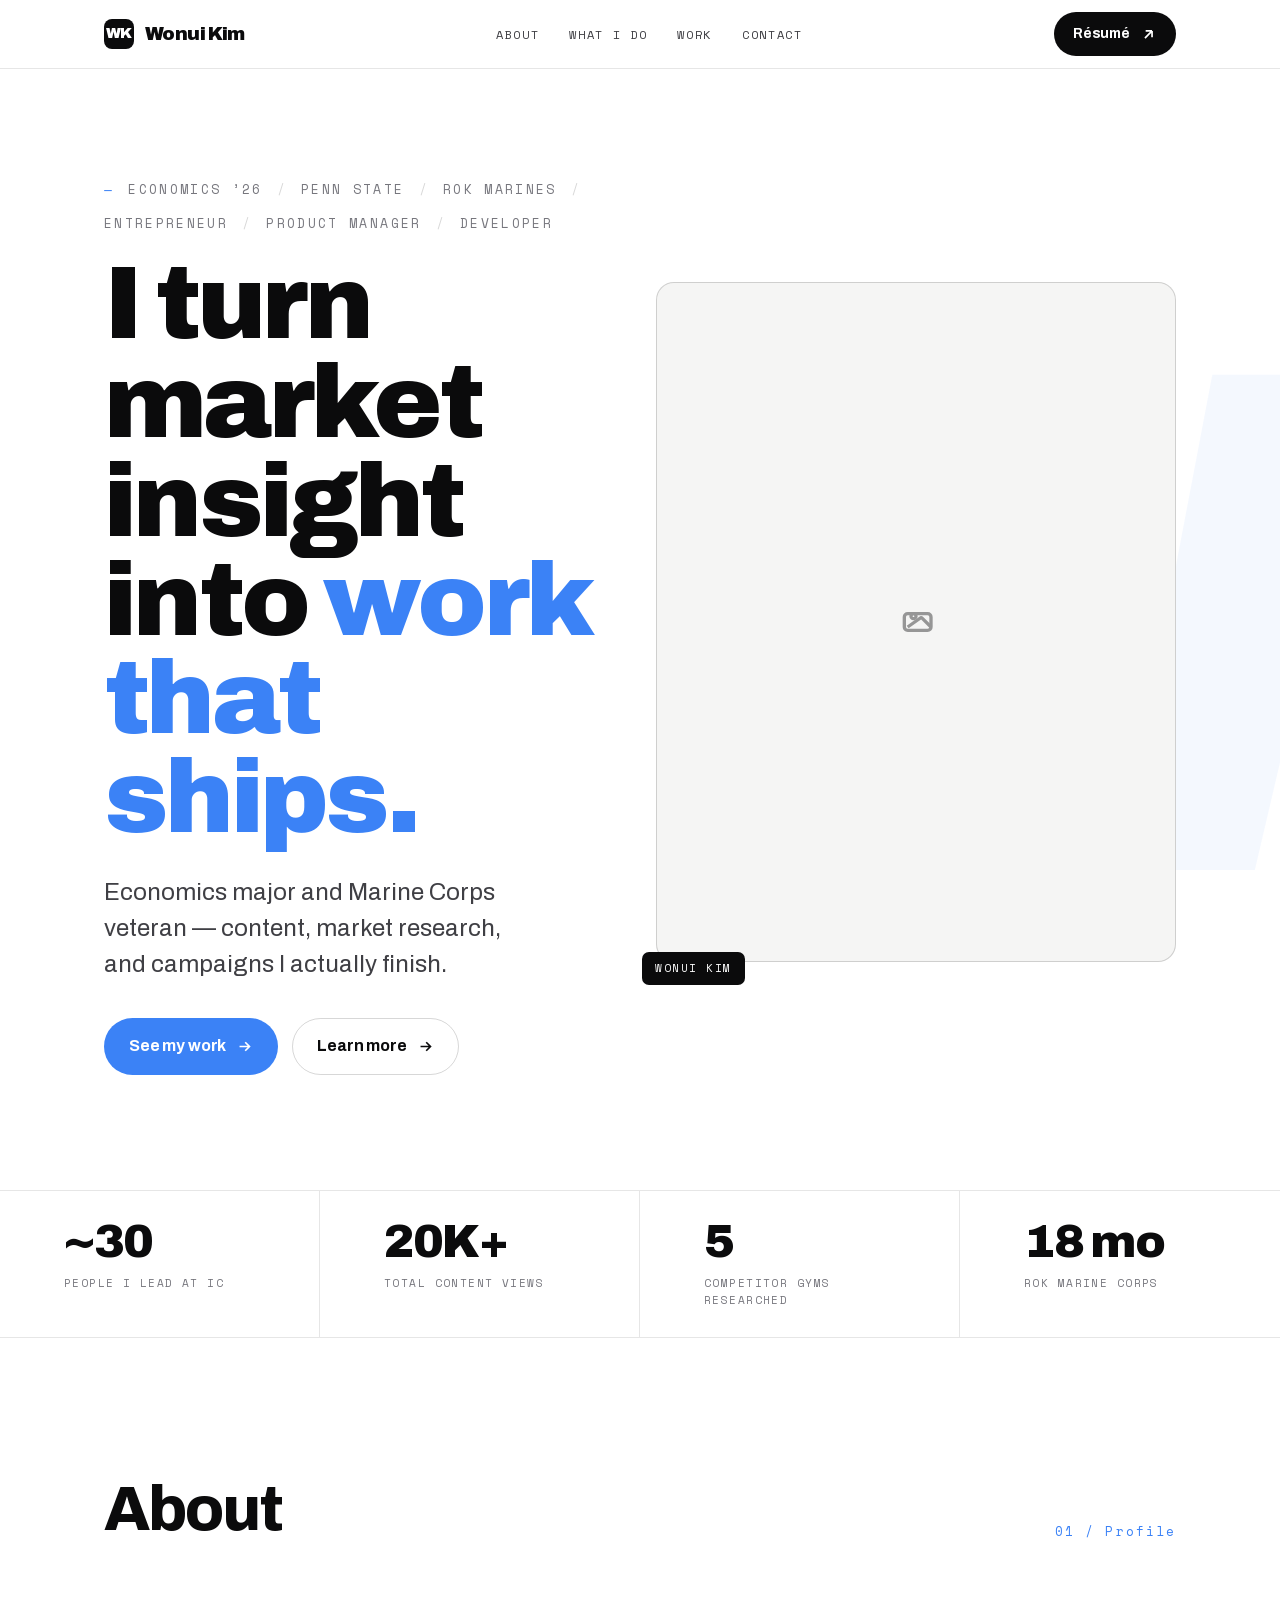
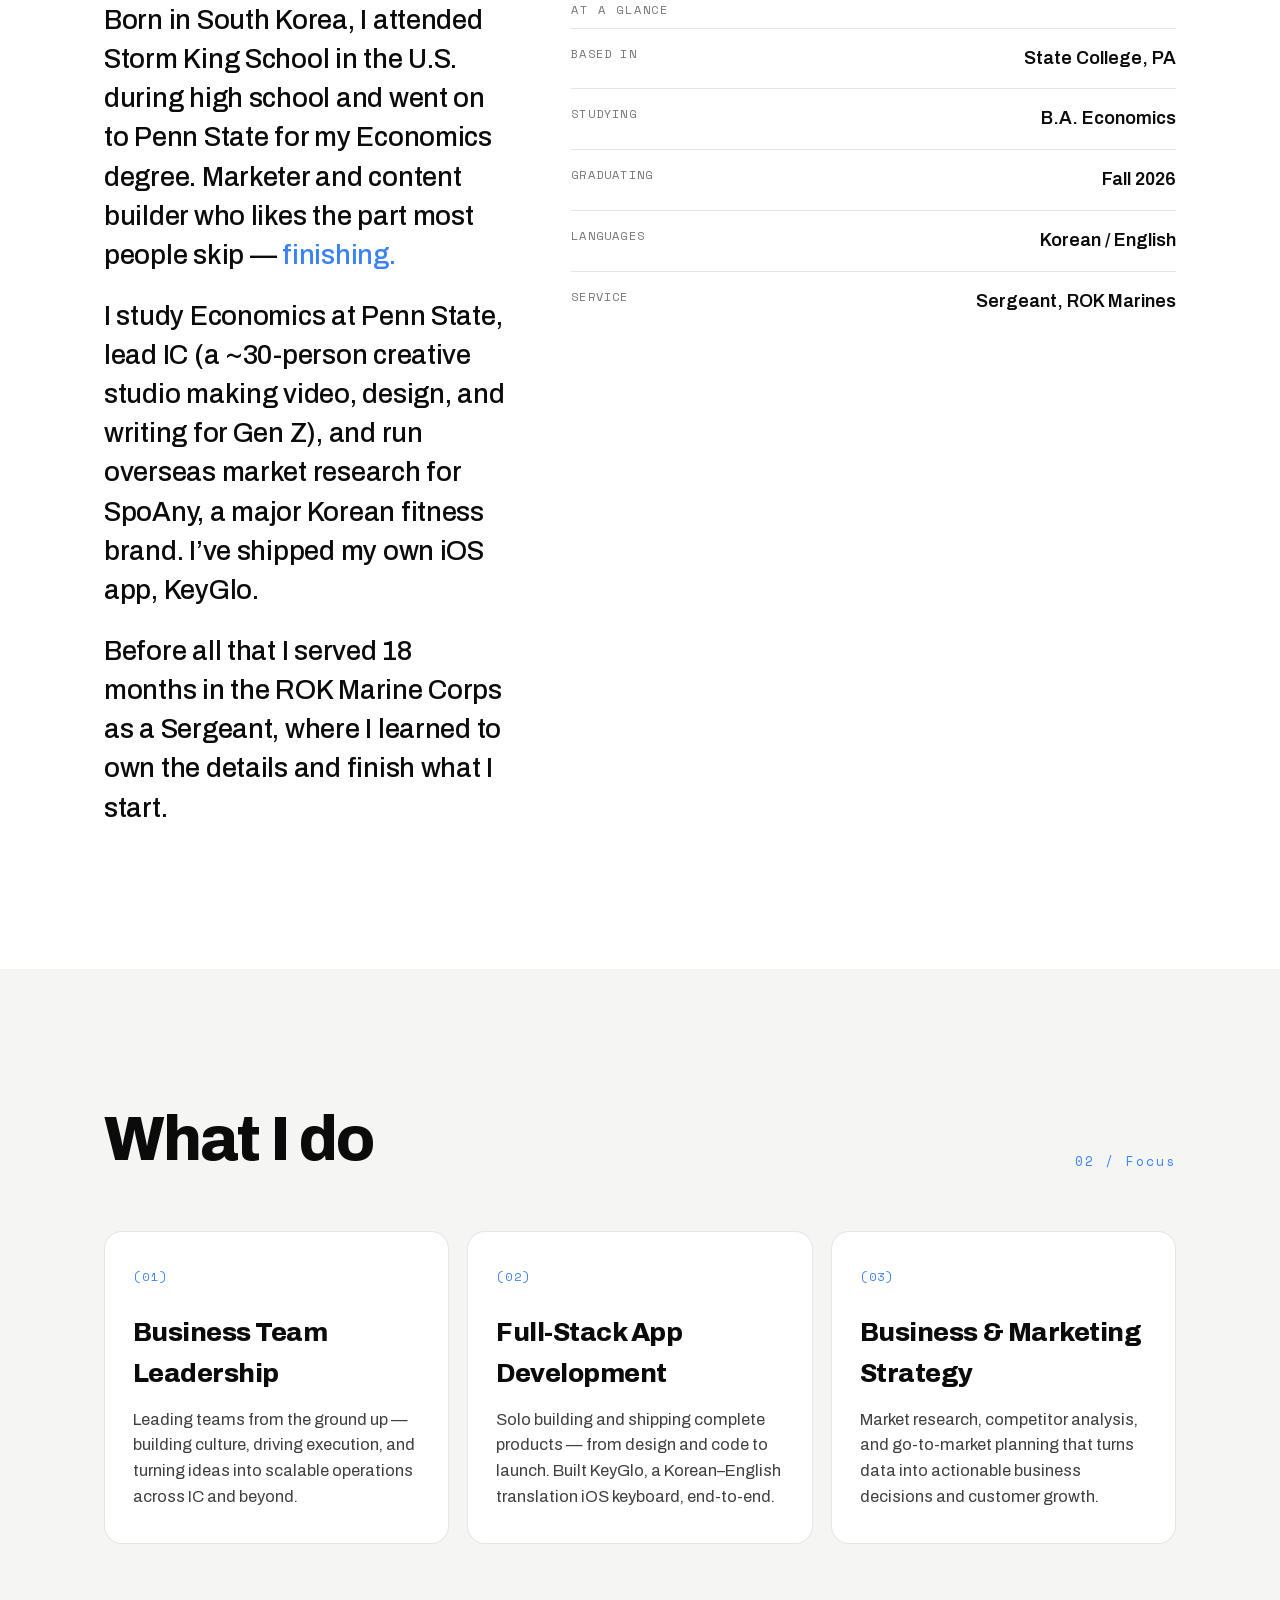
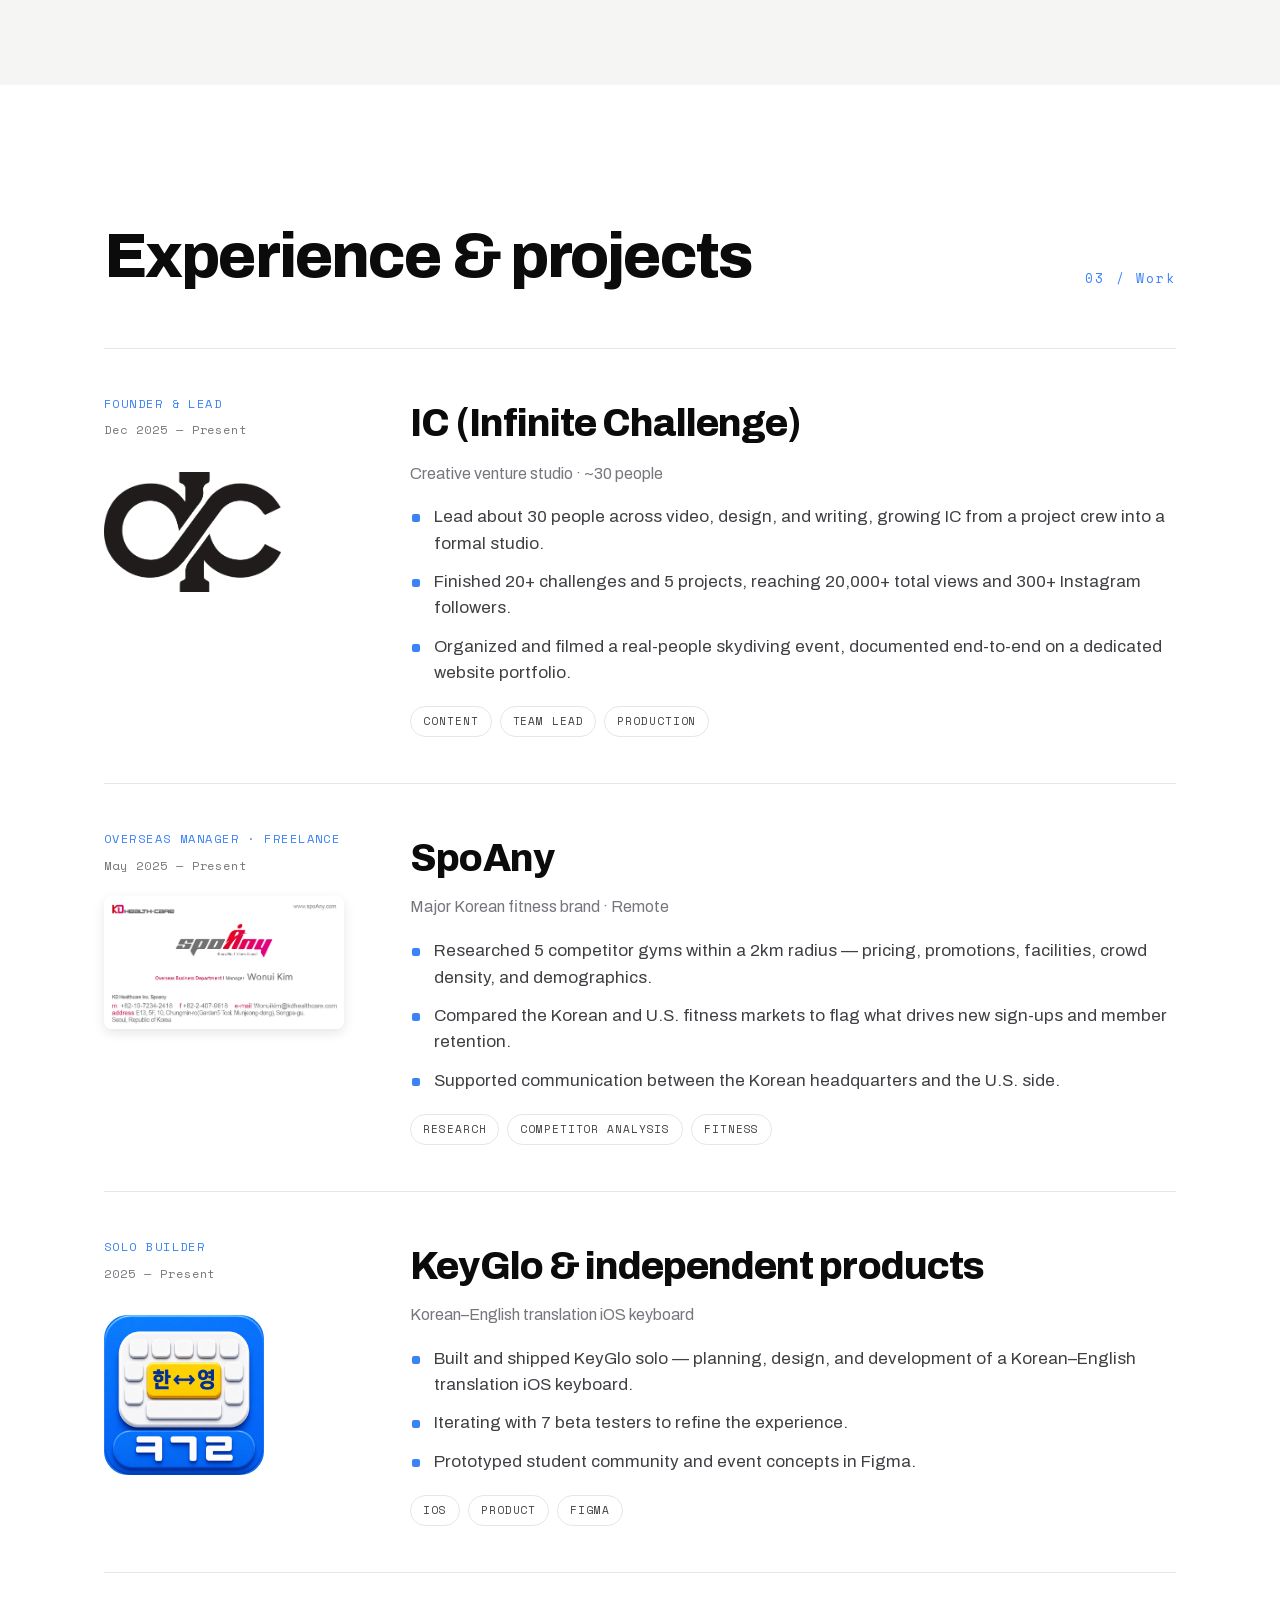
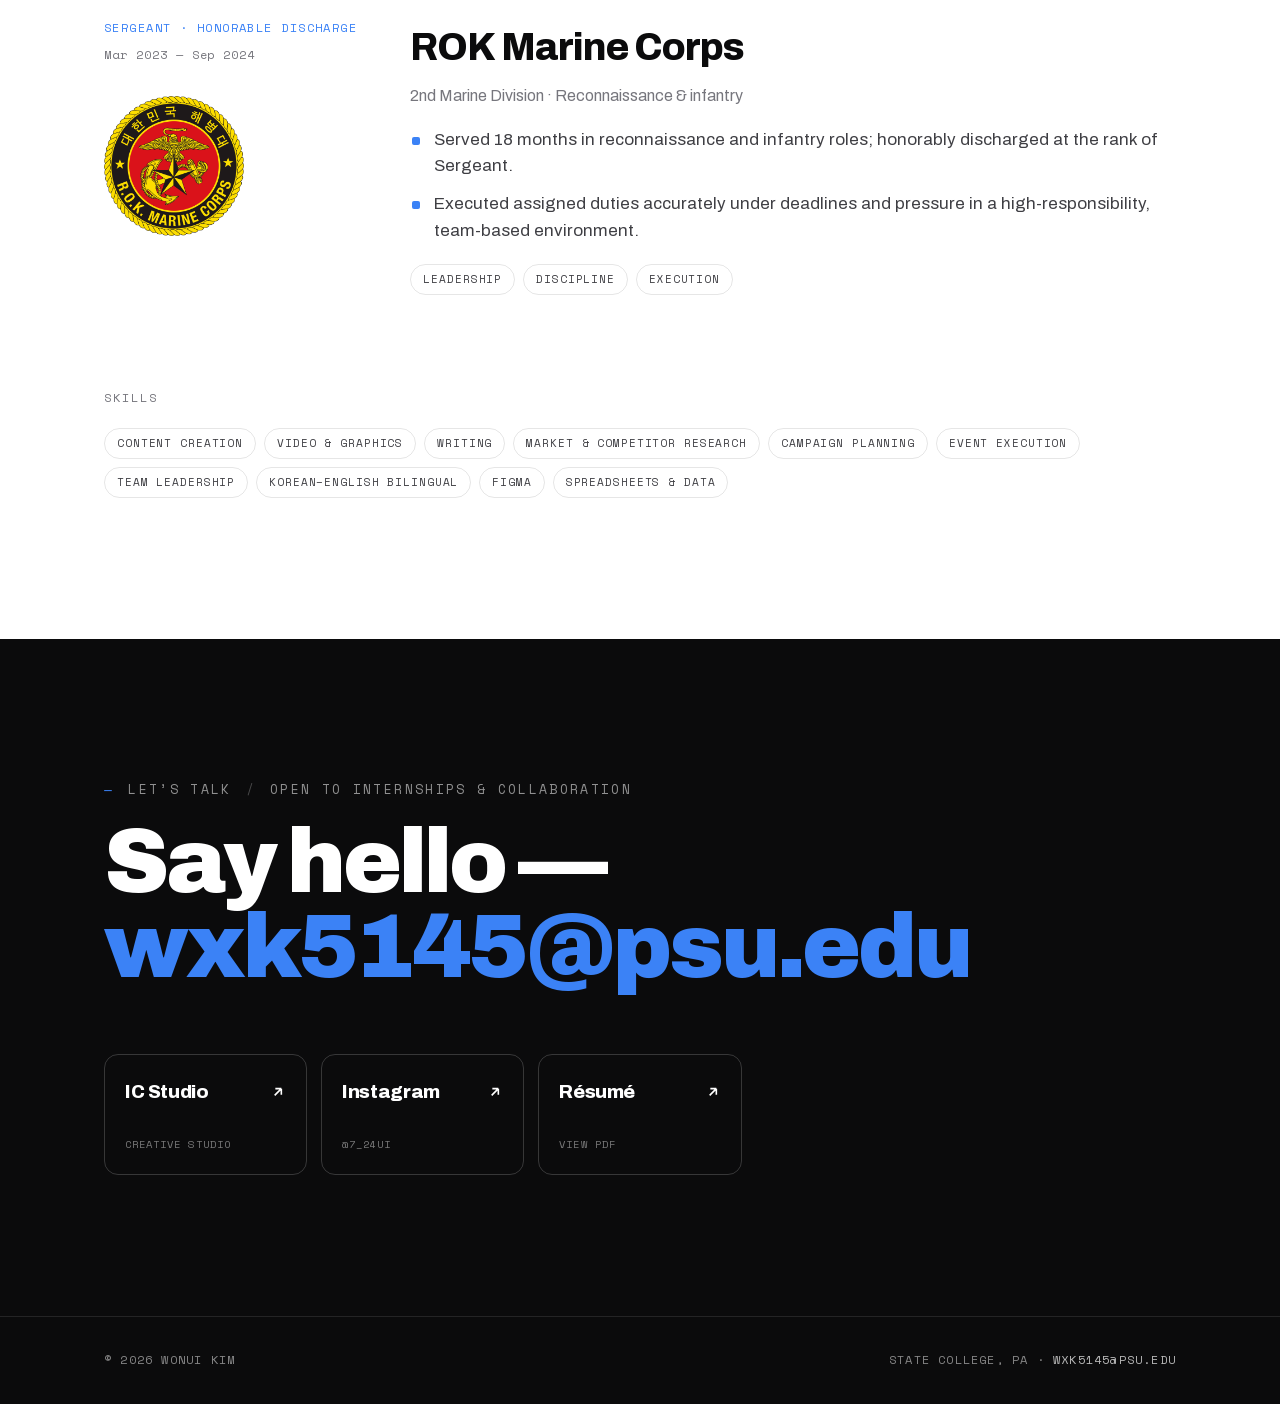
==== Wonui_Kim_Resume.html @ 1531990b "Initial commit: Wonui Kim portfolio website" ====
<!DOCTYPE html>
<html>
<head>
  <meta charset="utf-8">
  <title>Wonui Kim — Marketer, Content Builder, Marine Corps Veteran</title>
  <style>
    * { margin: 0; padding: 0; box-sizing: border-box; }
    body { background: #ffffff; display: flex; align-items: center; justify-content: center; min-height: 100vh; font-family: -apple-system, BlinkMacSystemFont, sans-serif; }
    #__bundler_loading { position: fixed; bottom: 20px; right: 20px; font: 13px/1.4 -apple-system, BlinkMacSystemFont, sans-serif; color: #666; background: #fff; padding: 8px 14px; border-radius: 8px; box-shadow: 0 1px 4px rgba(0,0,0,0.12); z-index: 10000; }
    #__bundler_thumbnail { position: fixed; inset: 0; width: 100%; height: 100%; display: flex; align-items: center; justify-content: center; background: #ffffff; z-index: 9999; }
    #__bundler_thumbnail svg { width: 100%; height: 100%; object-fit: contain; }
    #__bundler_placeholder { color: #999; font-size: 14px; }
  </style>
  <noscript>
    <style>#__bundler_loading { display: none; }</style>
    <div style="position:fixed;bottom:12px;left:12px;font:13px/1.4 -apple-system,BlinkMacSystemFont,sans-serif;color:#999;background:rgba(255,255,255,0.9);padding:6px 12px;border-radius:6px;box-shadow:0 1px 4px rgba(0,0,0,0.08);z-index:10000;">
      This page requires JavaScript to display.
    </div>
  </noscript>
</head>
<body>
  <div id="__bundler_thumbnail">
  <svg viewBox="0 0 1200 800" xmlns="http://www.w3.org/2000/svg">
    <rect width="1200" height="800" fill="#ffffff"></rect>
    <circle cx="600" cy="200" r="80" fill="#3b82f6" opacity="0.1"></circle>
    <text x="600" y="400" font-family="Arial, sans-serif" font-size="72" font-weight="900" text-anchor="middle" fill="#0b0b0c">WK</text>
    <text x="600" y="500" font-family="Arial, sans-serif" font-size="32" text-anchor="middle" fill="#76767d">Wonui Kim</text>
  </svg>
</div>
  <div id="__bundler_loading">Unpacking...</div>

  <script>
    
document.addEventListener('DOMContentLoaded', async function() {
  const loading = document.getElementById('__bundler_loading');
  function setStatus(msg) { if (loading) loading.textContent = msg; }

  // Error sink persists across replaceWith since it's on window, not the DOM.
  window.addEventListener('error', function(e) {
    var p = document.body || document.documentElement;
    var d = document.getElementById('__bundler_err') || p.appendChild(document.createElement('div'));
    d.id = '__bundler_err';
    d.style.cssText = 'position:fixed;bottom:12px;left:12px;right:12px;font:12px/1.4 ui-monospace,monospace;background:#2a1215;color:#ff8a80;padding:10px 14px;border-radius:8px;border:1px solid #5c2b2e;z-index:99999;white-space:pre-wrap;max-height:40vh;overflow:auto';
    d.textContent = (d.textContent ? d.textContent + String.fromCharCode(10) : '') +
      '[bundle] ' + (e.message || e.type) +
      (e.filename ? ' (' + e.filename.slice(0, 60) + ':' + e.lineno + ')' : '');
  }, true);

  try {
    const manifestEl = document.querySelector('script[type="__bundler/manifest"]');
    const templateEl = document.querySelector('script[type="__bundler/template"]');
    if (!manifestEl || !templateEl) {
      setStatus('Error: missing bundle data');
      console.error('[bundler] Missing script tags — manifestEl:', !!manifestEl, 'templateEl:', !!templateEl);
      return;
    }

    const manifest = JSON.parse(manifestEl.textContent);
    let template = JSON.parse(templateEl.textContent);

    const uuids = Object.keys(manifest);
    setStatus('Unpacking ' + uuids.length + ' assets...');

    const blobUrls = {};
    await Promise.all(uuids.map(async (uuid) => {
      const entry = manifest[uuid];
      try {
        const binaryStr = atob(entry.data);
        const bytes = new Uint8Array(binaryStr.length);
        for (let i = 0; i < binaryStr.length; i++) bytes[i] = binaryStr.charCodeAt(i);

        let finalBytes = bytes;
        if (entry.compressed) {
          if (typeof DecompressionStream !== 'undefined') {
            const ds = new DecompressionStream('gzip');
            const writer = ds.writable.getWriter();
            const reader = ds.readable.getReader();
            writer.write(bytes);
            writer.close();
            const chunks = [];
            let totalLen = 0;
            while (true) {
              const { done, value } = await reader.read();
              if (done) break;
              chunks.push(value);
              totalLen += value.length;
            }
            finalBytes = new Uint8Array(totalLen);
            let offset = 0;
            for (const chunk of chunks) { finalBytes.set(chunk, offset); offset += chunk.length; }
          } else {
            console.warn('DecompressionStream not available, asset ' + uuid + ' may not render');
          }
        }

        blobUrls[uuid] = URL.createObjectURL(new Blob([finalBytes], { type: entry.mime }));
      } catch (err) {
        console.error('Failed to decode asset ' + uuid + ':', err);
        blobUrls[uuid] = URL.createObjectURL(new Blob([], { type: entry.mime }));
      }
    }));

    const extResEl = document.querySelector('script[type="__bundler/ext_resources"]');
    const extResources = extResEl ? JSON.parse(extResEl.textContent) : [];
    const resourceMap = {};
    for (const entry of extResources) {
      if (blobUrls[entry.uuid]) resourceMap[entry.id] = blobUrls[entry.uuid];
    }

    setStatus('Rendering...');
    for (const uuid of uuids) template = template.split(uuid).join(blobUrls[uuid]);

    // Strip integrity + crossorigin — blob URLs from a file:// document inherit
    // a null origin, so crossorigin forces a CORS fetch that SRI then rejects.
    // The manifest bytes are ours; SRI protects against CDN compromise, not this.
    template = template.replace(/\s+integrity="[^"]*"/gi, '').replace(/\s+crossorigin="[^"]*"/gi, '');

    const resourceScript = '<script>window.__resources = ' +
      JSON.stringify(resourceMap).split('</' + 'script>').join('<\\/' + 'script>') +
      ';</' + 'script>';
    // Inject after <head> so the DOCTYPE stays first; prepending the script
    // would push the parser into quirks mode. DOMParser always emits a <head>
    // (synthesizing one if the source HTML omitted it) but may carry
    // attributes through, so match the full opening tag. slice() rather than
    // replace() keeps us clear of $-pattern substitution in resourceScript.
    const headOpen = template.match(/<head[^>]*>/i);
    if (headOpen) {
      const i = headOpen.index + headOpen[0].length;
      template = template.slice(0, i) + resourceScript + template.slice(i);
    }

    // Parse the template and swap the root element. Scripts inserted via
    // DOMParser/replaceWith are inert per spec — re-create each with
    // createElement so they execute, awaiting onload for src scripts to
    // preserve ordering (React before ReactDOM before Babel before text/babel).
    const doc = new DOMParser().parseFromString(template, 'text/html');
    document.documentElement.replaceWith(doc.documentElement);
    const dead = Array.from(document.scripts);
    for (const old of dead) {
      const s = document.createElement('script');
      for (const a of old.attributes) s.setAttribute(a.name, a.value);
      s.textContent = old.textContent;
      // text/babel scripts with a src: fetch and inline. transformScriptTags
      // does XHR against the src, but blob:null/ from a file:// origin is
      // silently dropped. Inlining makes it a plain inline babel script,
      // which transformScriptTags handles unconditionally.
      if ((s.type === 'text/babel' || s.type === 'text/jsx') && s.src) {
        const r = await fetch(s.src);
        s.textContent = await r.text();
        s.removeAttribute('src');
      }
      const p = s.src ? new Promise(function(r) { s.onload = s.onerror = r; }) : null;
      old.replaceWith(s);
      if (p) await p;
    }
    // Babel standalone auto-transforms type=text/babel on DOMContentLoaded,
    // which fired before we swapped the document. Trigger manually if present.
    if (window.Babel && typeof window.Babel.transformScriptTags === 'function') {
      window.Babel.transformScriptTags();
    }
  } catch (err) {
    setStatus('Error unpacking: ' + err.message);
    console.error('Bundle unpack error:', err);
  }
});

  </script>

  <script type="__bundler/manifest">
{"0282835c-c528-423b-9844-c6358f7c8875":{"mime":"text/javascript","compressed":true,"data":"H4sIAAAAAAAAE8197ZLbRpLgfz1FujdsghIJsltunU2KnrVl2eNd2dJJ8ngmfDq7CBRJqEEUXFVokpZ6Y37tA2xMxDzK/t95k3mSi8ysAgog2JLn4uLWs2s3gaqsqqys/K7EZAL/nJqxSDdSyyKR42xdKC1hPAa1lbm0VoKxQlupwSRitVJ5CpEWO5C53MrCmslG7iflHpYHSKXJ1sXwzuQufPH462++g+9ffP71Y7g7uTO5e/cO3IWH2Vas5djkyn4Gf//zX6AyUo9XWZ6LZS6B3kKZi0RuVJ5KHd8B6velViXYTWYgK6wCAalMrkawVclVVY5AaSix5w4XcS01HFQFO1FYsBtJY4BVCMdUZZkfQBQ8VAx/[base64]/[base64]/z3j/8RTClTzE8Pzx//z+m+ePv4SV0jSDlI6BAlPpa5wYU4jf+s4/eBAOjE9V8AKQygopU4MnKDM2KxILWRpzbyZ6989Ay8QO4C0MtKqKVKb0d5LpJJf0Z5nl+QAAolSuRJXbpuGwZzJ1T1GWeSYNXE4/hKXSqdRjLdKsMnOcpYBCFWPzS4V0hVPvAYU7NzB44mSeZ6WRxEiMtCB/qUQOuyy1G6K8jczWG0vYE2B1JXug8bwcBngm7s0jpQup/bOsgHJPoOp1xq5hjYHzC7f0rTBX9QifFwd49OIFMoJyXAq7gWuRVzKGp9dS6yyVBn4m1P/sOSKT5Erpnvlu5F6sVWFGsMzVEo+YXmZWC32AUuUHfOUWs8ps000tkXTHq8zOIFHIIt8S3xNZAW/pcB+tZkDtenfzh8xuHJiI6JK7DCFV1TKX44bntTlHH5UWVmqkRy1XGs/SVqVyRh13G1XLBFMS4y2F4bOIGO6BFlktCpNXCZ5kxbxmBKoUv1QSsgJ/DkfEtfEYaVkqk9lMFaM+yqD9H/vGJhG5ZM6d4DFsuHWuinXN1Gi6PdAyPoKOU8Ue+RPEDgrYA/7LZonbPD+xcPPqZ0iFq8wuHIy3zfY1m4fn63L6od++QKYCPN6W9jAmGQKJKBFm3J1vlxhIAnsp56EanTRtnxIgkUNWZDYT+WQl8nwpkiu3hd8/fxLD5yxGiZEpT/[base64]/6JiWthhT5rT+z8IpgY/agnxrzzvUBfZVYerfl+uGb60bMuPOmLM8fbIiTr6QjOp0zeI5Ij+GsEU/x7eDwbVD7h8XdfNsronSgawuIzeHMHWHTDi5efv3z801ffPHkMCxicULUG8zsAkwlc/O2vIODfHuCEnb6Ckuv804vpeId8AJVTohUtbVaIMapJJVEK0uZWeNbI4LzyIgult6oyeEjOLwj4D3L5DLWPXxbT+JNLVE3+7fxyOr4/nf7rF3E9+W8//+NPX37zLSyom5vkc2FQZV8pvRXWkLYUw4s/[base64]//0vf/77X/4ML1ADTus9NBZtJ3733+f/[base64]/UhlSpc4C4zspnwVuq1hKXM1Q6PysCClXkOZwUZskbaM5ZEZ68rYyFFBKAsQEzSofAHy1RaM93XM0BD1opcOoWzXqtV26WxqpC9K2YbDhawErmR4dNn2LzKczoDq6pISBvBN9GQmClAtoKImg6R+VWaXz+b00sPgwmm4bnDO8zqY7uRRRRpYs6RjtUV/[base64]/WvuMLfr3+8etXtBBA2WtRbgiBoV4xFtXMAv+NnM/pPXM1bUG7u9P8dzDsjZDenbeiOrx8/S1+FMD2r4bfNmwZ6AyomKoxqCripj0Ui8HA5Beemc1r4aXPE0SieE++LV0o/FthzVVCrVRENh3O4cUN0T/ONk4MvpM5Ejuq349roZ9nh2RB6bLJtlVtRSFUZIirDxLNaSVKqacUMh1mfluQS8B4XtB5kkbJmL8V1m7+S6u01CIZCagQqUEaQe+SXShpUIbZZOl7l5A0gNroVKJ/STNsDAddyvMo0CQU3HbUtc0lHhIbBcRGF4wTZrJ967IWEuEap12GZOIcvaYjgRc028W2LbTKQIbxpdeQdYuzPHSkwde1g0ZWLSPEnReW8HumDnefO/KyePg1Gj55ptUW9yUmvaBew6xH8y4un38V8SrLVIeKjOfxNJNhBmccAr7uLBNeGUTaHG0eVRINOgf/p28//CAu4nNePklxsyxewgMjQmN8Ku4m3Yh+dj9zfWRFRvxGY4dArdt+hxkwELVidc05P57R5puXYuyocIRrfTsBSaEeJqbBi/P3zJ8BomqOclRpI6LKW+KYagRnBfgSHmxgesyhhH1xmcDhyzDUEs5b2Ra5slKWeanid17Bgamz4CW3ydS2CWWYHp9hxvOsuu3sD1QyuR2BmcD6C/QxNrcMMpnADM7iuUd7QcD2lEU44pOYPcJohkeFDbtPMFhbYbR7yNeaQuEhP7TI3Et541tmslIdhVjYMQYg0Dfvfwt3u1IKTJB66nVEhvQebbL0Z046zk4Akaa005weS/uJ6LHbi4FgXqhkeXmZj+Bq1a+dwcB4Rcmpj152EVGEndIEwcNGwNQkbcS2LgfXgnCpwkHYeqIxZrXqxLcV+bNZqFPqQsSmNmIsiNXFLP0OU+eNECGZQfEbxxTBk8s7YIauQ/PzkDPtvZ+f0mj2P2d70loRw9qiPa3isoxWMfmktMeKDapyVZoSqUSNdMOpVlYipGJ6oYi3RbkCDHxEvMJiDggvdA0EoScsiJcWQfB4MKGLHwJBkj6gt+JgNft5OkZcbQQ3I7J/+7a9gtiLP0chF0/bZd187mYfRr42yyvggh5YDA4UiVz+/lnrswlPkD4CS/bNIE8IciqQ50lZ9Kaz4XufRiswrK/Ra2h/aLGdJngFYgNgJdIZ1fQbU1x0v1PK8/uUYM3WtWbBb/OiYQZPjK3IzgLtwMRzC27ceW7Xu4ww4IskA7vmIRpo0cHnaMW3EyC0iZvfTsANtV0M6mk8IBQNuOG63++ad3V1s4kR/R6MLSFVSoa8yZhw/Zs9lNOAGg6YbB5t4UgvYzf0TN84CNp2ma2kfqcLKvY0GF+lgGKda7GgP3RRHyP2nI9iNYFOP4wSIg+GI5fmTqO0xQW+V63IDq6wQed4QgUNAggwTFZbwt1dob46Zz6PKWLVtfLf/v7nL+7AfR5no8zQbKS0saHWDGXop3qSZKXNxmLHLebzMVXI1907+mZa5sNm1nF9LbbNE5GORZ+tiZlU5H8A9BoTmRmFn5/fL/eQ8vg/mYKzcjqtsNMZAmxzzg5ERhRkbqbPVPFG50jO9XopoOsL/xZeXwzk7ZC8+Dn29D6bl/qYeKiad5009P7E0Kq+snGeFkXY2naMsW+VqN9tkaSqLOSrva6L51mjTj4c10MkEGCxk2zVEGCErUTIh14sp5ANRVbjHsCbfzj3YiCLN0Zri8LO3OdHaRFC5XNmJVeUkdO2jtKSRxh+OSLmvLNvqPyGeDn/I5C4aNkFiJ8YpYDSmaF7C8Y+UI9ccWeI3PE8K4ZTZXrp9kmkc4g0X2IO7rdiPGfWFKuScolfIomccxxJWRmN0c+O/huG2j3dyeZXZMeVPYIiKAdBPI3OZWAdRVclmLIi305MQ98+DkBtEYexuyBG4VZXntwTgKBpW457QkIsDO0RYiloWst98i573JdKC4QCKceE1Qx7A2kvogbEU9jtN3rFizcE3poKH2Xb9mdsgHC6I+8294pN7aJ6AuBMGU3QhMRDLiQy0oz5E2Oy23z9aWM/evWOz/Ommbfh1nBWp3M/Owz1MKm2Unq21WN6yT8wsoh/JoChFUWTF+tXQHY83AYxlVqyD48r7ERO6bjm1LsgznX5Yn3v8W5UiyexhFt+/DKdcqgzjtWN5jZk/vLb3JcUAzFLtMSiSqt1sCvi/83IPIZO4GI6mcH5R7uH+xdGr40UynfSs0oewwghWuZ+3Eg9ml9MPW5Nr+NY/rVar+fFk48tyD/+UfPrg448vRjz5+51Z3m+d1ttJ5dR6eMuTRbF79QaZ2mw6t6qcTedu04udQVsUT8o7QUgHgja3DUWa3XtCMe2JEKx/AMrRXFqA+hYVHgFnfL8avqkP1fQdLf1h8UeSJO07+7C8O9r9i2bvg5VKDKnfcsz80Ktc7uf4r3GaobseGycqr7bFnMTGOLNya2YJpUWEJIRuq2x1GGPMXxbWt1iLcvag3M9Rj3MKgntTijTNirUn+P3YZL/ib0f7S7Xv4UXufB8d3u5KwVyv39Q84uPLo/dxIso3jXT7dPrhHDWV8Y5P4eV0Oif3lB4bhFKsZ/H0XG6P4Zhq+YZ6IkXMzs9bKknTBqo3hAJi7qROqdUKUX/hkZPKRLHTe3ysAl1cDrtgZxvKb3HAj7v8j8vhCcDORfgIf/RTGUJuSExVFmeMUwWj8iz19DV3b/xaxriYfk5FM7uYno/[base64]/3PvJJdh/15C2vtZ8LkL4uw0GnfHky1mhdlqUt+41/5BpZjFL+BWfzCEgEkYnmHdi82C8mlWdd+cuKquCc5LYHJaVtap4g/4coUVBU2zOw7SjPCBmPKvFk3KOFlSHm95yZN1henA5dIYZqRxs1J2jUfc+Jl0HPvoyEXVW6tkyr3T0oNwPexfJmHxzYlKftHii1j0ER3T2CQkYa9WW/tTE4fEvt6Ll/YsH53Le5uK38rHLy5H/f/IkeAR/XO7hwbH+hltwTJI3g3kTH8gSVXjr+6G5XrM3bnF28cmZO8n8NyYwfKH2izMS9R/DxcdnlMC4OEOQmBql1RWmPgU8/gzqtfDrsQN+Hj/wPcbIxxNRumyu1uPXKiv8889qUA8pmr9fnN0/gwP920MNpox/6/3i7OJs8tlDTseCZL84+yS+PIPk4P7QOJXLs0kAnPJQ08XZ9uIczi/Hl+PLJ5dwcY5gJuZ6/ZnDXS6MYbcv+vlB7q1EEw5zOZwryrl1OHkRYxSglpzQ0SQ7R00E1vmPfhxQoAOTa3gT8S/kzfjfVWbxP57a6O8muQ1/Gp1QXk46eOX9RY13UleJVToY01SlDEKlTBCUxL0gp3ksrBXJ5gVpedEbl4E6UKUsBnX8k50VrNCSewJPEcqWp9+/fPHNl4+9I8Mo6DhC4F470bkB56ID3DHi7RsBDjECl/Q3dNEFNGGx8daHyHH+cVYUUlNizaKOEQ8ekr8J9zr0PN2DwcNJ/SZonWbXvM+LM5rIGWY8Wv+j3Zjy+tauAecVgsjt4uyMb0Ige16cUbSuziIMBfQxuGB00rr86PyDFkFHt9Wr3S8RJSb9pdl1F3q7namWZ58pDQ+rz/geBt3VMA8nlevdCyOEgAqHnyD93del71E4C9zefrS6FmSxn8brbRNkQ+sMnKV1Vuz8FG9tJU/g77ZO5r1Am37Q78BRYvOzzx6yiGJQIkGUS2IDZ2Azi/[base64]/C11fYnzMoHB1QcDEKZRSLsfGXT7+FnPJz0clK15hqS4L9GYBNKHUWRQ2HjMkPa1QDLc1MoopCJnaipfsLIhmvKQEUL0PJraoKuvohDUoqYzHlnxmBNvExSWF8/jGqaU/[base64]/mT34Y/TV+0tWQ3rRhihj1bBLMPenN6xgEHNjVu6XiFspUX+AwWRfs/GPl4FGVi4KtSuALy0mIO/gIcpZBRK8lY9XY9qwGHeMd0scZcNKf5EOZMYqYA028rCZHSxy+Uc0LWGv/2Vrjr4qzRxl6v3YBZn1DlLQYwrXOLXlF6vCvCmNdxz94oo9ViF9ztJ6W1fWnLJew5Y+w5TM8vjCabL/OR5pZwe6rcRpnv+/DQHlAbwgSdFOgkmGrbzjfAfGZeaLMIv+RpT1Dm9pwZyMAfD4cmz3IzRnApyvPpmw16qeibQHnDhraXCBEadrbMiSBYKAmmYycic1EdeMPkm4M46u5Z0FVKYEq+IoWMb/XQMXxTJhhPTrAtykU0lXextjhm5gTVCCWjBOO0JlaIwMTwl1xVH7Vw8la5rNGAc7vxVYb6pSnk1Jd4YobRMmt2kdTP4WNj3UE4wuVPEI2On532wWMC0oZPbd/[base64]/hLo5/r9W79U/T+0++NwYtxqAO1Pkw7xkZc9U44ToyiGKaiVvEsK8D3j5gnN0FA5PO/kOLphAvJ98iLiO1h3u4rLuQ4vbgVq+Q4nC/x3B5GvaBeh+w96HVe/OO3rRYVqn6XgcaV/j6pvlx4xKbuzq6OWa3LusDXZ6DvrOO5VnIhCz3M5B+60dQHpqffyLTMsQbWZktVNy8N7l18E8ziHEP2qTHz8t9uB+3bgV3OLQA/akBdAi35v/NrnTkZFXWFndrpzCptSXstcylMPI2gQ83QDcj4M1Nd9NrIIj1fqUH3wxGtC099t67+1eYmFmV/1DfBIVjfqI/dzxFsz3joUvz+/LICg12Ad0YlkPORkGofUP02CR4RWJSJ+GRLUE3fBAwOcxDQFYK7e4h057AvcAvQmouJkBvtCpUZfhGaO9kq7JfyzuppfZv2Ht1Pd6r9+rWt00t6+OHjZQ5/KrU1sWZxbXIXOklTqULq3BgLRtSm5KrUqRQZIm0By424wEiKLxbuROaMyM58gkRh7gHKBXoyX/9Z3Q+vkIvKL/5r/+8Gr7DTNzhZH+zjfgPKvVOB/+NCnhCwkeGwpYkLbIpXWeIH4sRr6iEvUnYoqTlznV++KneuJaTuhc3KeTeNnKZOtxlBaVUu+g8nk7PL0cwlnjpxoo/DTvWMXdfLGioY3T6u5kLHmdCzboUWwtwbNP7kvUuLKV0DmMgEmm9vQtXvf1YLzvV79DXr1c6nJQMNyOUqHjt9lrO+ApafZqaeGNBiR+PnH8miDricRO6YL9qKV2FMjQusIpKOs6lMWwj82V5X+PJSIN+IIzQN5ASUaCZ42rOcF0tvGUZwjG+SAI5bQplN+6GR/vMZCndk62DuvFPO6ELmYam2tHL1t1Av/kqlzG+jgatUgG+zgUtE3boOwjmTrm/rvSZK8LWyIib2zkC8mLysQxG1KTtauxvTzWM3r853TJ97/aq7Daly2Z4AS3w2YccmHjChy4p/UPMSm9ID6S/quRjwuzVQfdNIvIcqEhai/8KrnfgPCpR4GTBejUjdNpISLPrLEVb3NGH1XShvbmrjanulOTNLk0cn460c/Oiq3/Mf1LRNxyK3bczqD3BoQNobKjGGIc2yMfpLki6Igl0Die0bi72AWajs+Lq7//[base64]/QFtyXgKWvNd2hZayelDKYq0k0oVXCpSK/XcmU19r26aBocOR5NK1iXFe6WH+6JcVdMtRR02DPD92pUAaxCx/Ck1oNRYmwkFROBVm4KnjfUKo/08Ekv2aKgglRiOk0DSu5FgqVSdljrYYdKJeXb+BsyHjl+3YtTjl1Xcyt9ho498lCGT6Jh47Si1R5rLO/w5XfirdIkwVzcHK7kgcNzjMPB6QBBA66+w/cuh3YLDyNoTe4WIFfy0AIgTdLqXBN/MMdEbbeZbZ+A365TN4eWzSSPDf4V9bGCk7Dfo+2RTdmM75A2bPB0mz37HvhuQEuTvAvsu3bgmMRDEgvNYHad8944pZV+hUzD7afw2HlEsrglOprpc6z/uVI1wFoGeUCTiWMwtCquU1TI2kp25Qe5hEuew0pVmksocrJlff28yZdO0wnjCcxhu5VWZ0l9d45zIxJMGpAa3c3kYaSuwSzw2IW0KWNMtOGj14g19Jd333DRynZFoB+cStq2/7jECKWCaeByS1wEhAVU4wn4h6NBPHOk3ZcUfEAlrP07xqEeU/[base64]/z35A+cdPiPlQ2oG6E9/1r1DgtVdrHWisdcfpIKGioSPbbtz5Jjm4IPF0RFEL4EB7SNnbdXx6iq0aKNRBG8C/PHn89osoJVAj88z9gLcKOYQkdweW3mi5kuIIHpLtYcSVhUxWpRgtGrWBruC5xjsFQrrOAUflHmJ2DwwWRb67wQpVE0soRNmo8VJDHGV9LGZQK221kwWU7qI5CaEJhAWrD2VnVtoR7tfdSwBqZMlfvwhQNKvDGlqOBpchyfzyYQjjn7N69Oi2olkhBXYaw6gE1DOKpuE/[base64]/e8e/Ed0inCSVNmGDtjxYb/FO8UMi/ZeprPBCHBevRyuGXVr1j224k+8oiZ31HHuxkwN8klrfBAqCWB7qUFU9ETJjzS7btaYxpQr/R0nDg+k1oM5pDFeSHzEN0SxkJxZt43VWheM8XZTkT7aZHkapR0tladdF6Az0r7MtlJVti7e1cIBSUcii/R2DKBH9f50Om2rsXUdAmSYUSmKCXuzhnimqbrbVgpU+1dVHlS+Rm2N1YsmJc3DQ4WUE57yNKh8DnTpBVlEWOqACv5Docb+xn+QUda9tnLKQOJ7aoMhfPRRTYORDyQEjfFmC+Wu+drqLtWTfnSx8gifjuu8wbVUqEmjx4xrzi4PoSPNYS2G77BmQ+3I88AwAXwjjK/8F7USUzID06aAqbBDZJJOOLkvMmDfQnlorsr2Uu1pD9o+M6dEc2FsmP7tr1PObaKruRBeBxnVBgPmFuJa6FMaWNgbk3YhlU7WSTj/21/PnVO0XQoYSlxvWAOEXY0lCnN2Cf4qtXJbi0gMtvWdOTu3p+u0z+6qT3q6dKzgcbsrl0rbUZ5aRnL1gxX/Wm166rfVlPiG8n8yhE95QCPKo5ndkiPkxY3nbkEwJIxZYIKidjXEgFxHYp9RyeeNyFd8qtz9pqYYCG+MTBuvqlM+oGHuiPjWqk+wwO0+THWajiBax5Q9tI5dqlArsjSBdbzawRjOMTnlskk2cdAOPdA2t0Pb9EDrBKxqiOPtPqgmiD9aiUp9/Q/t/oew/6HV/zDseHAC/2GHhk9h2pFmFqYW3sKQwg3CTh807ImIct2xCb+jS+/XUpPq3SQxk4TmNOmDtBA55oJcCDnQsKtN4dGi+2J1BasB5j0PuopA066ua/WuhpT5tKAPItzSCjOc3tmIRclXhMxVdhTO7DZ85r/X0Iv6+noj499/r+E9LBYSDHVC+Yywyt8las4iGtNY/RqRhPVU8QwLC2ZxPmq5jJFNcvwxrG7onL/+oBNXRgg+tIdhf3zI5VYbaD+EFZe4aCvXYiIHMzmPXM4wJ1mWdJvUFxVuBaRaATAyd1yo6DiRuPY/cf0nqt1TVyY6qk20zVCnC9qjFOvUJFo4q8L9bjM1jHj3co/2mUNp4FnXlWdTFM6nu2DNTjcV4zxvuvJ86HTz/[base64]/RhqJC82nO/FFceeaUkXEPDrEq1r1bW960qV4FqaVDCqk4lfBeDiYHy5Glx9lXnwbSZvdPB3qlJXuLyB4kv/w884n585SkeDoYrEF74tX6PL0E0hSPkVxToP+JGbI88fkg1nQyzpw3RH33OCXKkrg47qK1kM27yIypn0ihe6TN8tkUmYXPSaJnwfn2VR/SGv2KonGEh/JExwoQUT/h3Ow2NKFZx5BNIa+INfw6BpKN9qF2vQhW9xBh0+/fTTT8v9rX3quR45s1DulkIb+VWuhO1bsys9EOY91WNH31V4VuLMfIXVe2VUYBp8ATP8yhfyzmBe7Rg012lhXsI7/NwDpe36HQwGMHMjzU92RZKkSKfrRi6hTjYBJvj8QwMFPZ1BFnRC0ww7DrgIRK11uII6XC/dqfxUxH9d317KTPfaGF0LCz/mF+xQfe1sAR98EP2WWuZtvdqq9To/8pjXt8VG9UDHN5CPkFDPyWGPsdFFBLpnqNaP55SoXuVY2Vm77kv+rg2FTAaGK0j/hG7Q0POs8pFXPfg2YkZxjnWFhWcsVu/lQqvj+pKY+4wIcSi6bR4yFStmXIYVv7VlOPMmcxP92ejk5yZmSBNm+eA+f5nLIPofPcpFlWJNf4VtLX9203/GZeg+goXJcbKRDFXBWUG1r5SK4LM57nhUlsLv6kLmtdiYhWKhxU6480cfOTD8TYcPJv+7Wev/mkyy2GIMwjcZDptBQ8vZ8UCdIKH0M02sKzLsO2lOBlMx+aM5UY/jkdgT3u7/9q2fQCDOv1Rc4YPCApQ2V/iPFfhz5pwpNCJmQq3XFEDQPi/rOM3v9jB+N7LiL6HXjwEVmmapXWbolm6QJ/prH/Uj9HMHgPbvAWiPgPzfgC7yAMDhPQAcAgCHNoCbfjadiLLjLu0z0oK6M0wY7e/gBbv4kpgQfRCpzVPwwOLJ+ZG1g1fBIcRPB8r6AzUBZ0A9JqjBxdk2Te1C0BWG9Pw3BZsqL2KprmVIDJXOu173RunuI360+DudWnq6xoyFSrdujzvHA6Yi9jW4udMDp8N2B7SuI9ubCwYcNXY8udW2J+bt3LKdazNu+39bLnD3ss4tK+mbHLU8CuwSxrstGY3v1/YEepBkujPojyp7x3U3AOI0cmInCRXedmEIOiCu2jdFVBpu0mmXylVWyFbTUZNY7D4vcDNEHP8f7d1mUYR6AAA="},"0de08311-0e5a-423b-8b66-7ffdbcd1b38f":{"mime":"application/pdf","compressed":true,"data":"H4sIAAAAAAAAE81Y2bai2pJ931+BPbb0nSIqKvaKKNiiIJ0oAgLee7Ie6geq3uq9vrWGO/Pk2ffkGXXvqKeSMVwwI4iIuSLW0hU5sSdUkRr+kfuv//yP/wYkKwyiZKpfgIHlW5GeWCYg9gTADIzXw/ITAAxCy4+DV2RYxQ8EgIHgcvtg2Q9IQAAUgAEJgAQUwN53Hxz3YfnmWwH9osjrsSUEfgJAQ8v7m5W4hg5Afd8ITNd3AGjj+h0/dv8A5vrDAt7modXrknwLLQBafwst5PsAQG9bX1xh/7urKh945r/iD/0X/eFf/HWA9/cKgGRp9Lt6x0jcwP8OgQ/d9ZKgfncffw/8l4vCMNJ23mDNCB7FD44DID6ITCsCDgD8eakAJFlGAhwAhMRqNMkAFIwDKIXUCJQCKASv0W+dn6FOXf/+07XvB19DJb6G+pbFwAHAP5OmAlA38BPLT2IAgb/ncWaZrs4Hv/2IhURQgGLQt6qoR+9aYL7rSdb3eog/2X/ON/JdIkaBsbLewUPvIoLW1m8JAI0eumPxP8buj3EEqJ/0pSDREwuAgQ8AgNaR7n9a/RR9JyXqjvWFE/mF0x8MkP8PDP4x/E8+f8WA+sLgLZoFpgVAcmzNA/+Hdvx7oN8NdPVE9wLniw36a2ZfyTWIAPAI6n7gf3sEr/hYLAJQN7L0dyn23tGBvToKoyRMwjRCYSRMlmG4AMOF3/W+G3j5cWgZru1a5qeJifXt70FkxgBYBKBZYP4zU2IUmC/DigDwj33lPY1T9xLp0TegChy/7CdvF+9ZWr0ut3fJ/0UAazfxrF+prSM9DC0TgATdi7/OLfMP1fHyEwAFoIlrvguf+JxS8vfy/yM38RcDn2vh5xbnesnn0oQ6q+5oRBM9y/hMluDpifXjQQWgqeU7yRVAGQZ+m4qTyNIfH4NLauW3soOUn3/Cs+0GHZ5hcPBk1qlp/vYoIXt1NVfdalt7nV9iozV64teycN5Pq1zNUbx+rPfZItaWBv2bWarFvPhQZ3LSu9UjY1GuMRCyJV6VekYM8FTtfoGQLrJ8gcKYTUnzqkplDDUh1jY1nef7yDM8h/Uxcu5vxr3QJjZzI7L2I8rfalJukcfs81V1jejKhqILSsfmufHQl9G5TVcn0i7CPN3TRzuxIXIiqTISP6Er/nG+YrM22MjEhoFlNueIIXPnCD8FtU4VHXHrYamTm2TxTm/bunHzRi8eB74+qQzd9otCW77NmvZ2VspA5aPWa3RBg9bCAUSI2x7YvtVX69txIBfA+rR5ECy9EpaRqtMeG32SlRFQGFJCp52nhDS3BDdZ24mM++4c4w04pWQ4lsUPpLN7uuMD5x2CIoeuKFXlugGSyw9W0AtTKWKwTeZS60ah/NNZ0U7lJD9TtFocLh/NANvL/eIh8Ma1rrvsC57fGl41Q28XlIsaXm1/WOlhMmUsS5nNrDHcWfdVo5fM5k8Imp6UhjI8ewx67Dnd3JZS+r0zXQxSeJqRq9DT5HuXMFWa3YebRLwoWtboPPdN8ywzlQvRL0yCdDp9vLdisugz9b3HanG4CYZc0MC3hDwa5eYYJsmLy6Q+Mc0jRDhNR2IHnYpJmh210L9cnXKAcS9sNtnbUq+aEanKfHJVDtUGF/Ol12O9vA1S5wbN3k+MnSxc1qx3s2PK0fqSkn1tjpG/24pYli+shUBw0huVSg9ywtqiT5mc1qYTEpQWSyTfHinWc2qH2TQcXtfUaLdrJRWrmp/WV9XFLZcbEuflQISf+fW5c3booCbTkTBMYfIqx4HUyUO3XkhRBVrwS0ZDku78csSWqIZy1nCrVXyemyjJhK0Got7ev5Bh3S6UUJpdu+EoXSPmPbqx91pU6n6Fyn7unB4XsJV4zB7qTjk6oLE1bHc6q/Ri5NZ8dJyL3HPFufCYMi89BCquZabZIrJZKjrnbSap5pkbyEEbOjeJKBP69lQpU2w4uQpRPcQxo5B2iuz8gG1AsOrc675/ndebO+tW689K9VTXN1c9EOyuMlJJOpv9fH7K7qnrq7HEPXWUbm/hOSNCdfH18rn8LM12y/Z8onntuyVXwxHYMpHJ9DHczKEOTiuX9l45zGtZ1Cu0ruP4ZseHIerZ4CLjsd19bSCU6SdLpeuHK69shvSGTkqisN48mHZVF66K7wlhb/AIaHQ5pnKH40sJZhyo2ELlUO5MiN0k3z2ECyNWGiV/EQUIP1NfGPvQ7gaZy6TpOHSw06woZUtF+bVpZDc7t1ki9dewIR29HW+PsUgO58Gu146ym3lpu74R+/7hQZDK8G7H5VZm/1TkyrKtpDlqtwNPzZrYVlHQLB1ALJgs8qjycN3ebjfRNud8f8xydGqsXZKWVdDVCocc0htwi9eUTOtydKeqVmomSy1DUUP+ZWH+SDatThEd9YQnpORuTbPqoFl29GjT9WZ3UI/I1OUslZw9MZngl0iY7Cfx2MRnlwe97TeeflvzneIhXiZcCC8eytGtpPHBfC4u87nZ2C9zYF7WMpsDgtbUrbY7LkiqqJ29pRNEDD9nm8HJyMXhbUGryLqZWi8UzHW32ASCw/WAsWs33/aW8nhpyZvQu3McnG1PbX1wDMz6Ojgg9gHhFUe+48MLbM28mbyvTdKjbgTJuzXK6xdmWJprOHZvFUhB46kTzGX5qjUmryltls5ua/lmRQMrl/w9uiDZ41BHGsP10wnT75LSncOVOJ4IPFYzl+DW0PnOtStHJmXwLEg4S566UaXjnPCbwdYiAmS8jUg3ORNFnR3G/oCvlddyUby/MH6n7mVhfSPlam+kdPqhxz67Xbszpu6vpRtF+5WyKB/[base64]/ORaK1TolLLvZnddMmFAmY9p2i6yaqWsLYRqbl0jLjN3nIlYqudahlXeDaVcu7b1gvJ5UPPIdJmxiFiaoxq6YdhJMVoX0fMQpNVjutd7EmkVM5CRXxcHnL85vXZFu3/bykuTWhw3hZGItRrNPtpIBEsKMwjThINKYa08J8ehKyKyIhlDDSKy/iF2u0+1dZsV7URWuIB+uvDBHFSw+d63c5V19Bhsy9388rFYLOvKtolurhZ+vZq8nN/PiRsPrSRY0alspxuDKbqzGm5yNa5OqdORJrMpe2+xlvDc1PLaa1gjYO12g4sLa8S+mF1tagstq7fFLLfJZGBPaNr4xisZPbAZ0eGlkqPOhbJwFSs8idpBE5GnqSMuWr5YDPp9sPlwllcaK1xZIh9lEue4oMAaoc93g1O/vJCUbNbC4kmUxe0a3Lgse/mNxOBNfcW8cLyuiFx6KSN13pxlzbJVrCBeTW7rucfmsaathrglD885nQ+v2urpy8MpHKRLj/wu2jut1YndCy3kOmrye428qLJ+V+rLfXMmFW7rEcGm5JWoJYtz6qTkBbEbcZlsdWYFuXWBcdW+sSjwr4F9lc7TS5Z/[base64]/y8BB5Ro97NoICmckWos2sowxY7t85yzd//G///SSA/N9PAjiKfD0I6PFFZrzRI5/L4ORktutZQ+RWWe+za+tGdVa8XSyZmu4tuk6zvTwyPXxR0OubVQlptZTiZnZqIjCW73eIa8z02+G05HeHHFlJzW6aBj4bW0nHbuPmuF+j5+oU5/MSt9AK21NzNuf5Y1m1rZm8c6B4Fq28+kCPZ2KQoJnnst4iQNy8tI5Mg2uJ2+0z40/Xfu1SUV2Vay5f20RjDw0wzpJ4qn9/[base64]/I/2+RZX/AAIJ+wD8/AEkQGAHYwE+MRIDvEv8nhsDoLxgKM79gGPrruzjz67vv/s+fMZqhf8EYkvwzhqD4rxiG/OIXxxjsDyyJdNezos/CH/WAjwOLIyiJIzRDIRdDhw0Lhkn7glk4bWAMYRM098811I/cl2aj89fNxmoVMF3Hiv/UdvyARr4dAPRnkxGSgiABqO/3K/ffrHeKPhebHiWfScMZmPjI5foL4eN/AIo6MMvuFAAA"},"d968a866-26eb-42d8-88c6-237336581006":{"mime":"image/jpeg","compressed":false,"data":"/9j/4AAQSkZJRgABAQAAAQABAAD/[base64]/2wBDAAIBAQEBAQIBAQECAgICAgQDAgICAgUEBAMEBgUGBgYFBgYGBwkIBgcJBwYGCAsICQoKCgoKBggLDAsKDAkKCgr/2wBDAQICAgICAgUDAwUKBwYHCgoKCgoKCgoKCgoKCgoKCgoKCgoKCgoKCgoKCgoKCgoKCgoKCgoKCgoKCgoKCgoKCgr/wAARCAJPBCcDASIAAhEBAxEB/8QAHgABAAIDAQEBAQEAAAAAAAAAAAcIBQYJBAMCCgH/xABzEAABAwMEAQIEAQUHCwsLCxUBAAIDBAUGBwgREiEJExQiMUEVFiMyUWEKFxg5QpbTGiQzOFJXcXZ3gbQZWGJokZSVprO15DdWcnR1eKey0dTVJSY0NTZDVFlzgoaSobHSREhTY4OFtsHE5Slak5ejpcP/xAAdAQEAAQQDAQAAAAAAAAAAAAAAAQIEBQYDBwgJ/8QARREBAAIBAgQEAgYIAwYEBwAAAAECAwQRBQYSIQcTMUEiUQgUYXGB8BUjMlKRocHRQoKxFhckQ2LhM3KSsjZVc4OTs/H/2gAMAwEAAhEDEQA/AO/[base64]/xd2uVPSxF3US1EzWN5P25cR58fRfqhr6G50ra23VsNRA/npNBIHtdwSDwQeD5BH+ZUG/dJ/wDFzQ/5QrX/AMlUqvf7luze8Ug1oxq7ZLJHYaCks9w+FqajinppCaxssw7HhnLGNDneOQxvPPUcYW3Fppxb6nNe3z3+zf0/[base64]/ALN65T+jjxfivBY4rzBra8Px271i9d77T6TeLXxxTf2iZm3ziH9OQzHED9Mqtv8Av6P/AMq/38r8S/66Ld/v2P8A8q/m8i9L/wBQsfXZ7nf/AAG9efKPTv3zYJjlXluWbUc5o7bb4TNW1bsfmc2CMfpSO6gkNA8l30ABJ4A5WUwYcWbbfLEfn72x4/o48m5rxSnNOGZmdoiKY5mZn2iPrHq/pZiljmjbLFI1zXNBa5p5BB+hBX7XA/[base64]/vqjIHabuuD6h3vtu4qPhvijLz27il/[base64]/PNPI3xVGQ36or/ayG3gOrGwune4xskhldJ1bxz7X0PXkBZ1FVTbNuryK8676kVuqN/ljxS+WSbK8DkqZj7VPaKCpnt9QWAnq3uIIaktHHiYuIPYlSFsOm1IyXQ399/[base64]/RrMpcHOo+HOybLr/[base64]/NVNP8AEtxWqm1PB88sl6x38WdlODVdju0VVTClqepqaVj43ED2nuYOnPP6buOPJ8mm+I627lNyWuenV03LZxjOI4/[base64]/dW11bb66YNFPUQVJa0hnYHszgN4B8OLg5oW5RUu08wbW/czub1ywG7bn88xjEMcyulbRU+LXt0NZ7r4XERRTyB/wANAwN7OjjaO5k8n5Vi9reA7jd2OM5jg+pm8fOrVQabZfcMatFwxGrbQXC5TwP5+Jrqjhz52hr2NEYLeeCS4n5iF5UUE+nNqtqHq5thoLtqnffxW92q719pq7oWcOqxTTuYyR/63deoJ+p45PJJJnZAREQEREBERAREQc//AN0n/wAXND/lCtf/ACVSuGuEay6n4HgeSaZ4bmtbbLJmApW5NRUUnti4x05kMUUjh8zowZXks56uPUuB6t47lfuk/wDi5of8oVr/AOSqVyg9J7L9mOGbvLFdN7eMOrsccQy1VdXK02233AuHtT10JbzLAPI556scQ57XMBLdC4pHVx21d9t+n19PSPX7HvjwC1dNB4MZ9XfTW1HlZct4x1iLWtNIpavTE9uqJiJj3iY3iJnaFk/SX9D/ACjcwLduF3V2yrsunj2tqLNYS50NbkTSAWvJHDoKU/Xv4fIP0OGkSLpT6o2X5BtK9M7M8i211keF1WL01mp8ddYaWOFlviddaKB0cUYb0a0xSPZwB9HFWdo6mjraSKtt9RHLBNE18EsLw5j2EcgtI8EEcEEfZVR9c/8AistUf8Nk/wCfKBblpdLj0+PaO/2/n2eeL+IXHPFDxT4Tfi23kfWsFa4PXHWs5aRMTE9rTaO17Wj4vTaK7VisHoM+oduv3Nbg8p0S1+1Onym2U+FzXqgqLhTRNnpZ4qylgLWvjY0uY5tSSQ7ngsbxxyeep88EFVA+nqYGSxyMLZY5Ggtc0jggg/UEfZcQ/wBzS/29GV/5Ja//AJ0ta7gK9tWte0J+kPwnhnBfEvLg4fhrhpOPHbppWK13mO8xEbRG+3faO89/V/M3sK/t5dGf8q+O/wDOdOv6ZF/M3sK/t5dGf8q+O/8AOdOu6GaeqVt+wXehDsXu2H5jJls92oLcy401vpDbhLV08M8RMjqkS9Q2dgcfa5BDuARwTmeNf+JT7nY30t//AIi4Z/8ASv8A+9ZREVbLp6o+320b0BsYq8Sy8ZZ+JxUJuYoKT8NEj6ZtQHGQ1Ik6hjgCfa5558ceVhHkdZNFRfMf3QfsXxXJqzH7djmoN9hpJ3RtutnslJ8NUdSR2j9+rikLTxyCWDkH6LG/1Rfsl/vXaqf8CW3/ANIInaV+kVR9JPWl2f6y4Fmeb4zbsvppsGx996ulguNqp2VtTRMkZG+SDrUOif1dJGCHSNPzjx9eI9/qi/ZL/eu1U/4Etv8A6QQ2lfpFQRv7ow2SOcGnTDVNvnyTZLb4/b4uClbPvV+2i4Rtsse6e3vyTIsbvmQusbaexW6E1lFXNhfM6KoiqJogwhjefDnch7COWuDkNpWlRaXozrpiWuOhtm1/xO3XGns18s/4lSU1xhjZUsi4J4e1j3MDvlPgPI/aqc/1Rfsl/vXaqf8AAlt/9IIjbdfpFQX+qL9kv967VT/gS2/[base64]/YNa0k/4EGRRUQyD90O7GLNd57dbsP1Iu0ELy2O4W+wUbYZh/dNE9ZHIB/wBkxp/YvJ/VF+yX+9dqp/wJbf8A0gidpX6RU1y31w9p+GaNYdrjdNPdQ5LTm9ddaW1U8FpoDUQvoHU7ZjK01oa0ONQzp1c7nh3PXgc6f/VF+yX+9dqp/wACW3/0ghtK/SKi2I/uhPYnkt/p7Ndse1CsEE7w2S63ewUzqeAE8cvFNVSyceeflY76fRbfud9aHantU1ZqNIM2xLNrxWQUFJWtuWN0FDUUc8NRC2aN0cklZG5wLHt89eP1EjyiNpW6RUF/qi/ZL/eu1U/4Etv/AKQWz6NevFsl1k1ItOmcNozfHai9VsdJRXDIrPSspffkcGMY99PVSuZy4gdi3qOeSQOSCdpXTRU93Get1s3226s3bRu/2vMr/dbFVOpbrLjVpppKenqG8B8JfUVMJc5pJaeoIBaRz4Wj/wBUX7Jf712qn/Alt/[base64]/RTGiCqW6PYpkeaYRpHgmjpjgixeMYvktVHJHE449U0ohrJOHEe47800ho5cXSF3B8lTzlt/1GwbIsPw7THRKO949VzOpb7dIr/BRNx6mjEbYniCQF1SCC8BkfBb7f+yC3REFe9bzvSw7U28V+IaT2TWTT6/01O2kwy43SgtU9knjafcPuzxdamJ7gHfOXvBIADQ0l0GZLtmzrRvaJuI1bznCLJhL89tFPLRaeY1UNlo7HDA3rwXRgRuleZCXe2Og45B4d1bfdavrRpPjuumll80hy6traa23+hdS1k9tkYydjCQeWF7HtB8fdpH7EFU8eo/UT1G2v2nbHDpPjEFuveJ01ufqscpa6IWqWnaw80PUT/[base64]/PPtRuka3kN7Hn84T56gLc9ruj+omnWumteZZljvwdty3Lqatx6p+Lhk+LgZAWuf1je5zOHHjh4af2KcEQQRtZ0Z1K043Ea451meN/BWrMMmoqvHKr4yGT4uGOGVr3dY3udHwXAcPDSefAKhbSzQm6u9TO96dU1whnwXAblVZ1SW6PnrS3W7U8MbIXgeAWOZLNG3xwOT/KIVy83xZub4ddMPdkF0tIulBLS/ilkrDT1lIXsLfdglAPtyN57NdweCB4P0WobeNs+n+2yy3OgxG53u73G+3D42/ZJk1x+MuNymDerXTTdW9uo8AAADlx45cSQ99NftR8p1KyXTbLNGPg8MjtbG23L/wAooZfxZ8sbBLB8I0CWDqXyN7OPDunI/SCrhpPhu/8A2b4NU7bdJ9C7DqBj1JX1H5HZjLlkFB+HU88zpeKuml+eUsfI5xEZ/WAXeFcREFVM72y7vLQdONx9g1AtGZatYVbqqjyWjr4o6Kjv9JUlznU0Too42xmLsQxzmtDjw93BHU/ek0x3VbrtccJ1D3G6S2zTfE9O7sbvb8chySG7V10uIaBDI6aACOOKNw7ceHfUcHsHMtIiCD9ruj+omnWumteZZljvwdty3Lqatx6p+Lhk+LgZAWuf1je5zOHHjh4af2Lx7EtFdTNGv31f3yca/Dfyk1Zut5sv9ewzfEUM3t+3L+ae7pz1Pyu4cOPICnxEEHen9o/qLojoXWYbqfjv4ZcpctulbHTfFwzcwTTl0b+0L3N8t88c8j7gKcURAREQEREBERAREQc//wB0n/xc0P8AlCtf/JVK4aYbo9qNm2nmS6pYpi9TX2XD30YyOqpWF/wLKoythleB5EZdE5pf9A5zAf0gv6IvWC2aat76tpDNENFquzQXluV0VxL77Wvgg9mJkzXDsyN57cyN4HX9flQz6MXpUa67GKjU6h3NMw+7WvOLTQUUVDaq2SsjmZGan3o52TQsaWObMBx8wIJB/bp2u4fqtTxuZrWYrMR8W3b0evvCnxT4HyD4Q5p82l9XTPNowTba16Wvii23yno6pie+0xvMTHZWX0UfWTZos21bQt1OQ8Ye54p8Pyysl/8AaRznfLS1Lj/9yknhkh/sPPU/m+DFfH1yJoqj0rtT5oZGvY9tjcxzXAhwN7t5BB/UqX7yP3N7qZc9Z6zJtl2T43TYhc+ahtiye5zwy2qYuPaCJ7IZPdh+7C4hzR8p7cdnTLZdhXqd5J6beZ7Adab/AIDeWy0lrjwK/jJKl0lFFTXKkndRVHNKC6JsUL/aeOXM4DCC0tLM7oZ1GGvl5KztH8v+35+625m/3V8T5x4TznwLX4sNp1GDJqMFp6LRHm0m+SK+kWr3nJETtb9uszO/VSr0IdyGiG17dvkef696hUmNWes04q7fTV9ZHI9slS+vt8jYwI2uPJZFI76cfKfP0XVjI/WU9N2wWCrvkW5q117qWndIyhoLdWSTVDgPEbG+z5cTwBzwBzySACVzOj/c4m/1v1ybTj+cVV/5ovsz9zl7+mjzk+nH84qr/wA0Wex00+WYm99vwbnz1wfwH8QOY54xxDj3Rea1rNaXpFdq/wDmx2nefvVr2BUlXW75tGoaKmkle3VOwPLY2FxDWXGBznePsGgkn7AEnwFZ/[base64]/VSPW0/wDi6f8AwRZJ/wCcqtmjWpWsWr/q5WbUfX/APyWzC53zverD+FVFF8I9tsLGD2KlzpY+Y2sdw4nntyPBC7wrn/k/phbg796sn8NQ1+MOwl+QU9XLSyXKX410LbeynePb9nryXNPjv9PPPPhY1553hzn9Oy65RZtRr7WYdsbtGudaLM0Gy3m1mtjtsZlb2qBCWPaST1b3LeW88AjsebdT57rzNC+IfuerA292EcjTuMceP1ilBH+Yj/CsHlPoK709KtV7hkO1fXeyUlrMsrbPdDkNbbLlFTPPiGUwQkEgcAlryH9eeG89R6v9Sj9Zr/Xf/wDhUvH9EifVomzHbdqjs7tmrO7veHteqqHAKHA57bJil2aac3Wora+kjhpI2SOfI2LsAHSO7dR1/TJKy2k2seCa7WCbLNG/Qfs2S2ynqjTS19oramaFswa1xj7tpeOwDmkj7dh+sKZdI/Si39ZFpZqhpHui3HxXShzDEoKWwST5dX3SOluMFwpqyJ7452AMYTT9HOby4NeeAfoo90n9JX1gdA7RVYzotuXsWN26qqjPUUdmzauhhll4Dfc6ClA7FoaCeASAAfoOCO0tM3KWC8XbQzJYqn0Pp9P2w2uSoOZ0VXVRus/tjv8AEO5p2hzG8fM1xALeRyPqK9Ussp9NGugdI4sbrpSuazt4BNmqOTx+s8D/AHArpZZ6b/re53jNfheY7vrfc7VdKR9LcbfWZ5XPiqYXgtfG9ppuC0gkELKadehvrlWbKMp2/wCo2c41bcolzimyLF62grJ6ijc6Kkkp3Q1BMTXMa4SO+ZrXFpa08Hy0jdcb0xG0dz9PLSuneWTQyYfFFIA7kO8va5p4/byCF5sn9MjYHSY1caqm2p4iySKhlfG9tCeWuDCQf0v1qgOH+jR6sunVnGM6f7kLVY7bHK58dBZtRLnSwBzjy5wZHA1oJ+pPHJUibf8A0zfVfwfWrGcu1Q3QNumO2+6xTXm3O1IulSKiAH5mGKSMMfyPHV3g/dDZAnoUbfNFdxO4DMca1v03teTUFBhwqaSlukJeyGb4uFvcDkeeriP86t56sO0PbPt39PjPsl0Q0XseM19dPaKWsqrXTlj5YfxOmf0ceT47NB/zL/PSL9MXcZsa1lyfPtZrpjFRQ3jGPw+lbYrnLPIJfiIpOXB8MYDerD55PnjwrE+pTts1B3bbQ8i0L0vqbbFerpV0EtNJd6l0UAENXFM/s5rHkHqw8fKfPH0+qEz3ct/T63s+pDt/0FkwPaptH/LfF3X2oqnXr8grxcuKp7IhJF71HMyP5Q1h68dh28nyFld8m+71PdcNt16043K7NfyQw+sqaR9xv373l6t/sPjqI3xN9+qndE3tI1reHA89uBwSF0X9KvaVqhsu2wS6O6u1dpmuz8nq7gH2WrfND7UscLWjs9jD25jdyOP1eVnPUp22ag7ttoeRaF6X1NtivV0q6CWmku9S6KACGrimf2c1jyD1YePlPnj6fVE7xup1sf1i3Q6G+jfac32kaPDNco/[base64]/VES5o+hPsw2ubhtEczz7W3Si2ZRdqXKm2+mF1LpGU1M2mikHSMEAFz5H8u45PUAccHm9P+pg+n7/AK0/EP8AeB/+2XOzHPQ39S3SC93GPRncBjlpp6mQMfXWPMbjbn1kbSTGZGxwA8jsflJcGku4JHk5v/Uo/Wa/13//AIVLx/RIT3lMPqk57sd2J4Vp/pPU7IMazP4ie5VljslTU/CUtpieYfiJQQ17i+V7Yh1A4PtOJcOAHQtYrjVZNZaTIrD+57YKmhr6ZlRR1MUlX1mie0Oa8f1r5BBBB/UVtutvoxbz9cNuOBWnMNZLHds/xSuusdzmv+QVtVHWUdTNHJD0qnxOeHR9XAscwAh/hw6gO+Fh9O/1zMZstJjli3mUtNQ0FMyno6aPUCv6wxMaGsY3mm8AAAAfqCHZUz1DbJXQjGb7W+nRUaDOk+Ig9xtVO6C8cdHAe3JExrXx9jy5vkiQA/ot4+O4nMMYwndNo7n+oONMv9mtGnWnVwvdmqYmStuVLFaLfJNTubKCx4kY1zSHctPbg+OVZHWH0hPVw3AUtDRa2bhMdymG2SSPt8d6zKsnbTueGh7mB1L4JDWg/wCAKQ3ekFupO7jRrXH8YxD8GwG34NDfGfi8/vvdaKeijqvab7HDgXU8nTkt7At568+Cd2h/6q16VP8A8VfjX8zbH/RKt2eavaG7ovUFwfLdCdH7FpRjct9s1L8A72aWlEsdS1z6mRsEbY4S4EN4aDz0DieXHj+gRc9/VD9LXX/dnutxzcBodLiENJb8doqW6U94r5aWepqqernl7kxwSBwMUkUYcTyBHxxwAiImFELzV3ag9WXUWrsO3Ch1Zro9UcpdS4NcaYzw17hV1ZLnRAO9z229pOpaR8nJHjxZz98HXn/+XmwL/wDtzF/5qstvO9ELcZnG6S97jNrGqFitzMgvUl6dDcrpU0NbbK+V3uSuilhieHNMpe9rwWOb344PHY6p/qUfrNf67/8A8Kl4/okSw+xvZNuwyv1KLLuLyLaNLpbilDkE12q7eKB1HQ2+P2JAyCnjkd2cXPLR1YOrS4kNY0ADsQudWxP0+fU00P3V4rqjuE3H/j+IWv478XtP5f3Ku9/3KGohi/[base64]/g+luIV2faj5bbrHZbbCZa+6XSqbBBAwfdz3EAefAH1JIA8lUb1N/dG2w/BslksGI2HN8uhikc2S7Wazww0z+Dxyz4qaKR3P15LAOOPKts+s02mmIyWiJ+Xv8AwbVy1yPzfzha0cF0WTPFf2prX4Yn5TadqxPyiZ3lf1FD2znfNt431YFU53oJk89QbfMyG82a5U/sV1tkeCWCaPs4cODXFr2Ocx3VwDiWuAmFc2PJTLSL0neJYPifC+I8F1+TQ6/[base64]/JaeCuv6+bnyza/e0z+O/3f0fYngWLk/kbkvBXSZceLQ4scTGSbRFZjbfrm3pM3/amfW0yux+5j8czKo3D6kZdRzSNx6kwuCjuMYZ8j6yarY+mPP62xwVXA/2Z/UuzqhXYdsk022GaC0mjOBTvr6qSU1mRX2eIMluda5rWukIHPRgDQ1jOT1aByXEucZqW6cPwW0+mitvX1fMTxj500PPviDq+LaKu2GemlJmNptWlYr1T7/[base64]/TGo1Z17ziCz22N3tUkPHepr5yORBTwj5pZDxzwPDQC5xa0Fw467wv3Q5uk1luFZjW2qii03xoudHDWsayou9THz4c+VwLKckAHrE3s0kj3HfVYvXcW0mgnptO9vlHr+Py/O0S7S8PfB7nbxKvN+GYYrgidrZskzXHE+8RO0zaY94rE7durbeHcS8Xyy49ROuV/vFLQ0zeQ6orKhsUY8E+XOIH0B/3FqEu6DbTBK6CfcPgrJI3Fr2Py2jBaR4IIMvg8/Zfy/55qfqZqteDkWqWol9yW4eea7ILvNWTeSOfnmc53n7+VkNIdDdY9e8l/I3RTTG95TcxH7klHY7dJUOiZ/dv6AiNv27O4H7Vif8AaDPefgpER9u8/wBnozH9ELh+i0U5+J8b6OmN7TGKK0r99rZPT7Zir+lvIdb9mWXGI5Xq/phdDACITccgt0/t8/Xr3eeOf2L3W/cptWtVFHbrXr9p/TU8LA2GCnyqhYxjR9mtEgAH7Av5rdd9rO4fbDdKOz6/6P3vFprjE6S3uulL1iqWt47e3I3ljy3lvYAkt7DkDkc6GubHxPPNpt01ifun+670n0TuAcT0VMul47bLhnvWa0pak/OYmMkx67+j+pX+FJtl/wBcXgn87qL+lX0oNym3W51kVvtmvuFVNRM4Niggyqke+Rx+gAEnJP7F/LQ1n3IXsstmumQXiksFkoZKmtrqllPR00LeXzSvcGsY0fclxAH+FXtNbqbd52/hP91WT6H3B6Um08XvG3vOKu0fbPxv6wkWn6AYTkWmuhGE6c5ddnV92sGI2223Sue/[base64]/6xaj3X4GxY3a5rhc6nr2c2KNpcQ1v8t7uA1rR5c4gDyVsq5R/uk/eVJaMex7ZFhtyLZLs2O/Zn7bv/uZkjhR0zvse0rHzOb4I9mE/RysOJ6yNBo7Zff0j759P7/g3rw15K1PiDznpOC494re2+S0f4cde97fLfbtXftNprHu52b898Gqe/PXau1Zz+umgtkMj4MVx33uYLPRdvljaPoZHcB0knHL3fqa1rWwsv8YOBz+tf6uuqRfJeb3neZ9ZfXbhPCeHcC4bi4foMcY8OKsVrWPSIj+vvMz3md5mZmWa08wLKtUs7s2muDWqSuvN/ucFvtdHH9Zp5ZAxjf2fM4cn7Dyv6XdkGzfTLZBoHadG9PbZTmqjgZLkV6ZCBNdq4t/OTyO45I55DGn9Bga0fRctv3OPs9Goutt43eZXQdrVgrXW/HhI3lst1niIkePsfZp3/Q/yqmNw8tXTndl6iu0fZbRObrbqpTRXd0fenxe0t+Luc4I5H5hh/NtP2fKWMP07Lb+DYMWDFOpy9vaN/wCf8fT59p+bw39JfmvjXN/NuHkrgVL5owxFslMcTab5bRExExG+8Y6TE/KLXtv3rClf7ps1ZxKm0j050L5ilvtZkct+PA+enpIaeWn8/qEj5/H6zAf1Ljq0clTZ6hG8C575N1F/14mo6qjtdQ2Kixu11jmmSht8LeI43deR2c4ySuAJAfK4AkcKLMLx2yZFdRT5HmtDYKFpHv11bDNNwOf0WRwMe97uAeOQ1nIAc9vI5jJfzs1sk+k/6ekPTnhHynm8P/DjR8O1e/mxWb5Ije0xe89U1iK779O8V7b7zG8erEgADgKy/pQ0tus+7+waoXzQTPNQocWLq23WPBcfZXSOuIHFO+cyPY2GKMl03uc8h8MfjguI+elmsPp9aGVFNVWja3lGsd+5aGVefXmO1W5kv0Ht22jE5mBJPyzTvB8fKCu/+22xXew6G4xTZFpnj+HXOa0Q1FyxfGKMQUVsnewOdTsY0Afm+QwnjglpI4HAV9p8c5J29HXfjd4uZuU+AW0duG3mmri+Ot75K4pmNtrzWlZtl2iJiJm0YpibRt7S1TB9aN2me0zK5uzanxaF/VzWZtqJTwTFpd5PSgp6zg9fIDi0k+D1+qly1y3WagjkvVHT09URzLFS1Lpo2n9j3MYSP/mhelFlKUtX1tM/w/pEPnXr9ZptXffDpqYY+VJyT/[base64]/v74Z/Oik/pEG5ItN/hGbe/7++GfzopP6RP4Rm3v+/vhn86KT+kQbki03+EZt7/v74Z/Oik/pE/hGbe/7++GfzopP6RBuSLTf4Rm3v8Av74Z/Oik/pFlcU1Q00zuokpMH1DsV5lhb2mjtV3hqXRj6cuEbiQEGdRFr+UasaW4PWttuaalY/aKhw5bT3S8wU7yPHkNkeD9x/uoNgRab/CM29/398M/nRSf0ifwjNvf9/fDP50Un9Ig3JFpv8Izb3/f3wz+dFJ/SJ/CM29/398M/nRSf0iDckWm/wAIzb3/AH98M/nRSf0ifwjNvf8Af3wz+dFJ/SINyRfC33G33ahhulqr4aqmqI2yU9RTyh8cjCOQ5rm8hwI+hC+d6vlkxq2TXvIrvS2+ip2dqisrahsUUTf1ue4gNH+EoPWi03+EZt7/AL++GfzopP6RP4Rm3v8Av74Z/Oik/pEG5ItN/hGbe/7++GfzopP6RP4Rm3v+/vhn86KT+kQbki03+EZt7/v74Z/Oik/pE/hGbe/7++GfzopP6RBuSLUaDX3Qm610NrtetWJVNTUStjp6eDI6V8kjyeA1rRJy4k+AAtuQYHU/UXFNINOr5qnnNxZSWbHrTUXC51LiB0hhYXu4/WeG8AfckD7r+YDc/uBy/dRr/lWv2cvPx+S3V9SKcv7NpYPDIKdp/uY4msjH6wzn6rq5+6Rd478K0wsGzXDLuGV+WFt2y1sMnD47dDJ/W8LgPtLO1z/8FLx9HLjO0cBaLzBq51OsjDX9mn/un1/h6fxfQz6KXIP6G5ay8y6qm2XV/Dj39Yw1n1/+5eN/tilJj1f6v01v3IX5AJPAX0VhhxvWcyuJcPVn1H0b2vY/s52VQSYVYrZbXNyHMg0C73qvm+eqnjdyfg4zI5zWdS6UMbHw+PjoKjXW6XS+3Ge9Xu5T1tZVyulqqurmdJJNI48ue9ziS5xPkknkqS9nmz3WXe3rFS6N6M2mN9S6I1F0udW4tpbZShwDp5nAEhvJDQ0Auc4gAHleDdJjejmEa3XnT/Qi51Fyx3HZG2yO/VUvLrzUQjpUVoaD1ZHJKHmNjfAj6cknlxyuKLzFYtvO3b8/12/H1aJwLSco8v8AHM/C+G44+tZInPntEdV567drZrz33vabTSs+0W6axWqPWt7L9r/Gt6r/AEAk8BZTDjbpMrpehhs/dub3lUWdZDb2zYxpqIb3dfcjDmTVndwooCD+uVjpfI4Lad4+4XfpVa9IHZ5Fs82ZWGzXy2+zlWWNbfsqMkfEkU8zGmKmdz5Hsw9GFv09z3HD9Iqztdcrda4hPc6+GmY53Vr55QxpP145J+vg+P2LMYKRSnVPv/p7Pld47c9Tz74gZ8mnt1afT/qcW3pMVn4rx8+u+8xP7vTHs9CLHflfif8A10W7/fsf/lT8r8T/AOui3f79j/8AKubqr83TvkZ/3Z/hLIosd+V+J/8AXRbv9+x/+VPyvxP/AK6Ld/v2P/yqeqvzPIz/ALs/wlkUWP8AyuxT/rnt3+/Y/wDyp+V2Kf8AXPbv9+x/+VN4PIzfuz/[base64]/MhB5BLQWgjgkHwsFtE28XjdJuAx/R22maOmrqn3bxWQjzS0MfzTyckEB3UdW8+C9zB913Budrh0X0UrLbpDgjKgYzjc35O43Rjr8Q+CBxhpm/fl7mtbz9SXcnkoiZcDdQsAy7SvNrnp1ntmfb7zZ6t1NcaOSRrjHI36jswlrh9CHAkEEEE8rCrfc6033IZnmd1y7ONLsuqLzc7hNVXSapx6pa988jy55I6ePJPj7fRYn95HWf+9FlH/AFT/wDaIbtYV2vRD0GvWZ7iK7XaaWop7VhlvkhY5hLW1VZVRviER+zmtiMjyPs72j91WXCdq+5LUW/wY1h+hmU1VXUSBg5sk0ccfP8AKkke0Mjb/snEAfrXZfZ1t6x/Zjtjt2A3avpWVFDSy3PK7q13EclU5veeTsQOWMa0RtcQD0iaSOeUJlDPq6728p224HatKdJr6635VlLJJp7lTPAnt1Aw9S9n3Y+R/LGv+wjk4IcARyVr6+uutbNc7pWy1NTUSukqKieUvfI8nkuc48kknySVJG8XcJcN0G4rI9XZ5Jfgqyr9myU8x809DF8kDOP5JLR2cB/Le4/dRghAvtQ0Nbc62K222klqKiolbFBBBGXvle4gNa1oHLiSQAB5JK+K6ReiFtOojbbjuzzayskmfM+3YaZ2c+21vLamqZz9y78y131HSYfRyJmdlCNRtCtaNIKSirtVNKchx2G4tJoZb1aZaZs3A5IBkaPmAI5b9Rz5C1RdG/Xf10s9THiO3C2e3NWU9Qb/AHaQEE046SQU8f7C4PmcR48Bh4PI45yIQIinP07dtDt0W6Cx4ddLaZ7Ba3/imS9h8hpIXA+07/5V5ZFx9eHuP25AmdnUb0wtMMp0n2U4bYcxllFZXU8tzbSyl3NLFUyumij4d5aejmuLfs5zgqOes7utuGp2tw294teJRj2GEC5wxSEMq7o4cvc4D9IRNIjHP6Lvd4+q6J7wNwto2sbeL/q3V+0aqipfh7HSP+lRXSfLBHx92h3zOA+jGOP2XCG9Xm65HeavIb9Xy1ddX1MlRWVUzuz5pXuLnvcfuS4kk/tRTEPIiLatEdJMn141asGj+HRdrhf7lHSxSFnZsLD5kmcP7mOMPe7/AGLCiqZ2fvTrQTW/V2iqrlpbpHkmRU1CD8VUWayzVMcRA56lzGkduPo39I/YFarLFLBM6CaJzHscWvY5vBaR4IIP0P7F31t9s0o2cbdZIbbRMtuLYRj8k0jY2DvIyJhe95+neaRwJJ+r3v8A1lcH9QswrNQ8+vmoFwpo4J75d6m4Twx/oxvmldIWj9gLjwiIlh0REVJD2raGX/cfr9jOkNgEjfxO4sNfVR8/1rSR/PPNyPoWxtdx9OXdRzyQu7+bZnjWnWG3XUDNLvFb7PY7bNX3Sundwynp4o3SSSE/qDWk/wCZUn9ETa+MJ0wuW5rJ7eG3PK+1FYTI35obdFJ87x9x7szP/[base64]/o9rmNt9ut1T29+nlb7htF2G3D8VzdsT6LUnW6QsNe9zhxLbba9hIpIwflkdGQ7lvQuc5pcqQtb2XXcYrxknqtvPv79/fv7/AG7e/pMw+tPJmsvxDhWG+j086bQUpWuCto2yXpWIitpr/wAukxt0VnfJaNrW6P2Z/TW9Vtuh2imo+4nVayaLaTY/Jc7/AH+tbT0FKw8NB4LnSPd9GRsYHPe8+Gta4n6LVqannqZmU9PC+SSR4axjGklzieAAB9Tyu+HouemjR7M9IGawapY+G6mZhQNdXtnYC+y0Li17KFv9y8kNfL/sg1v/AL2CczodJbU5YpH4/ZH59GveLvidoPDHli2tvtfU5N64cc/4r7ftTHr0U9bfPtXeJtDQ9yGM6a+iX6XNfp/pPXRTag5wG2h+SCJrKm4XCaJ3xFWOAS2KCL3faaeQwujBJc9zncTms+5CuZ64+79u6LefXYljN1dPi2nLJLFaQ1/MctWH/wBe1Df+yla2LnnhzaZhH1VNQABwFlJil8nwR8Mdo/P2z3YzwT5a4jwblL9KcWtN9fxC31jNa37XxR+rpPyitNvh2iKza1YiIgVtvRi2ffws96FmkyKz/E4phPW+5J7g5jlMbv62pz9j7k/Tlp/Sjjl/UqlNb2X9BfoobPJdqGzS23TKLX8PlWfPZfr62SLrJTxPYBSUzuQCOkR7lp8tknlCvsOLqmK/nb89ln4/c+f7D8gZpwX21Op3w4/nHVHx3j3+Cu+0+1pr83s9YPfrddi22hlx08q6dmcZdWutuMGdrX/BtDO1RW+27w8RN6tHPIEk0ZcHNDgeA2eaiZ9qplFRmmpmaXS/3irdzU3K8Vz6ieTyTwXyEnjkngfQcqyvrJ7vnbtd6F7fYa8TYvhJfYMc9twLJhDI736kEeD7s3chw+sbY/1KqYAA4CyeGvXPXP4fctfAbw703I/JGDNnxRGs1EeZktt8URbvXHv6xFa7b19OubSL7UdJU19THQUNNJNNNI2OGGJhc6RxPAaAPJJJ8BfEAk8BdYf3PPsLsN0tdZvh1SxuKrlZWvoNPYauIObEYyW1Fe0HkFwfzCw/VpjmP1LSL+bRhp1N48Q+eeHeHnK2bjGsjq6dq0pE7Te9v2axPt7zM7TtWLTtO20839WNrW4/QexW7J9aNDspxa3XYhtvrL5ZZqeOZ5b39vs9o6v6gnoeHcA+PB40RjePJXZb90f7jrJi+hGL7YqAwzXjKru271zXAOdS0FL2ax3HPLXSTPAa7yCIJR91xrV/obWzY+q0MV4Vc5cX585NxcZ4hpq4LZLXisVmZi1KztFo37xvMTHvvtvHadoL9Nb9yF/jW9lYT0x9oNRvQ3dY9plcKF78ct7/AMWy6VoIDbfA5pdGSPoZXlkI+493n+SVluquHHN7ekNx43xjQ8vcIz8S1lunFhpa9p+ysb9vnM+kR7zMQ6/+iPotnmiuwDG4NQq+sdU5NWz3+ht9ZKXfh9HUNjEETAf0GuZGJ+v2dUO+5IFRPXF9TrViya0SbTduWplxx6gx2njOX3WwVr6epqq94EgpRPHw9scUZZ2DHDs+R7HD5OD0S3vbmsb2W7Vsl1qqYads1qt4psctxaGsqK+Qe3TQho/kh3DnAfRjHn7L+bfJMjvuY5HcMvyi6TV1zulbLWXGtnd2fUTyvL5JHH7uc5xJ/aVjOD6X65qbajJHaJ/Def7f1h4z8CuVa+InOnEOd+MYKzj8y3l0mImvm3nqmdpjafKrMRG8d7Wi2+9W9N3ibuePO6bUb+fFw/pljzuR3EvcXO17zQknkk5TV+f/APItKAAHAXptNquV9udNZLPQS1VZWTsgpKWnjL3zSPcGtY0Dy5xJAAH1JW4Y9NgiN5rH8IexP0PwXFE2jT44j3+Csf0dTf3PEdzGpWo+a6s5tq3k9ywq1WkWttuu17qKmnqbnNJFKHtZI8tD4oYzy7jtxUMHPBIVq/V/333DZJttH7310jgzvMah9Bi7nMa91GxoDqit6O8O9trmtbyCBJNGSC0EKTdhO1izbMdq+MaJ0wgNwpaT4zJqyMjipuUoD6iTt/Ka08RtJ8+3EwfZcR/VZ3hu3kbvb5l1iuhnxXHybNiIY/mOSlhc7tUjgkH3pS+QO4B6GNp/RC1bSYMfGOM2vFf1de/p6xHp/H1+7d4i5b4Rw/xo8cNTxGuGv6O00xMxFYit60+HHExEd/NtE3mJ9aRavtCOK3ehvCuFXLXVm6vUd8s0hfI78t68cuJ5J4EvA/wL5fwxN3H+um1H/nvX/wBMo5Rbv9W0/wC5H8Ie2o5f4FWNo0uP/wBFf7J8236w79dwGu+K6O6ZbodRXXu+3iKGje/NK57IAD3kne0zcFkcbHyOH9yw+D9F/RfAyWKFkU05le1gDpHNALyPqeB4H+Zcu/3OntBZbrDf96OXW8Ge4OksWHiVv6EDHA1dS37HtIGwg+CPZmH0eupK0DmLUYsut8rHERFO3aPf3/h6ffu+fn0j+ZeFcV5zrwrh2Klcejia2tWsRNsltpvEzERvFNq12n0tF/[base64]/wAIsNt6+/OG8dpHFxAjjBIBceSSeGh3B4rB/q++E/62q6/zkj/oETG7nF+Q2bf9Z91/4Pk/+1T8hs2/6z7r/wAHyf8A2q6O/wCr74T/AK2q6/zkj/oFM+y/1RNN94uoU2llv02vVgvDLdLWxGomjqaaSONzWuHuN6ua75wRyzj6jtzwCO7m1sz3N5/sY1KrtVodJPxeKvs77bUw3OOSm6MfLHICyXoep7RN5HBBH25AIs1/q/WT/wCtioP51v8A/NlfXcXq3gOhuimRam6lxwTWi3W5/v0M7WuFc9w6Mpg13IcZHODOD4+bz4BXAKsqBWVktWKeKH3ZHPEULerGcnnq0fYD7BExG7oR/q/WT/62Kg/nW/8A82X+x+vzkokBk2wUJaCOwGWPBI/3t4XPFfqOOSWQRRMLnOIDWtHJJP2CJ6Ydstgm/Sm3y2fJbgzSiqxeXG6mljka+6CshqRO2UjpJ7UR7N9o9m9fAcw8ntwI99Zrcy/SHbtHo9jdy9q957I6mnDHfPFbGcGod+z3CWQ8H6tkk48tUren3tug2qbW7Jht6o46a91sRuuUSOIBbVytDnMcfp+ajDIufp+bJ+65P7+9ycu6Xc5ftQ6SoL7NSSfhmNs58Chhc4Mf/wDlHF8p/UZeOeAEUoXRERW2rRHSTJ9eNWrBo/h0Xa4X+5R0sUhZ2bCw+ZJnD+5jjD3u/wBiwruza7fpptW0FioWSC3Yvg+OkvkdwXNp6eLlzz/dyO4JP3c536yqQehltlFPQXzdTk9sPeo7WjFnSt+kYINVO3n9bgyIOH06Sj7lZP1wd08dhw+2bVMTuX9e3osuWUe2f7HSMfzBAf8As5W+4R9QIWfZ/k43PrcFrNkG4TWjI9ZcmHSqv1yfOyDt2FPCOGwwg/cMjaxgP368rTURFcRsLsL6Pu2f95DbNFqLkNr9m/545lxnMjfnjoACKSP9gLXOm/8AywB+nA5w7B9tM26rczYtOKync+y0rjcslkb460ELml7eR5Bkc5kQI+hlB+gXYfdZr1j+1Tbxf9WKqngBtVAIbJb+OrZ6t/yU8IaP5Pcgnj9FjXH6BETLnZ6125uTUjW6k2+45cA6z4UwSXIRP5bNc5WAu548H2oy1g+4c+UFUkXtyC/3nK7/AF2UZHcZKy43Kslqq+rmPL55pHl73uP3JcST/hXiRMRsLpR6G+174G1XjddlVu4krO9pxT3GfSJrh8VUN/wvaIQ7wR7co+jlQDRPSfJddNWMf0hxFo+PyC5R0kUjhy2FpPL5XD+5YwOefvw0ruvSU+mG07b+yAH8PxbBcd+Z5AL/AGII+S4/TvI8gn9bnu/WUUzKmnrk7mm2PELLtbxm5EVV5cy65K2N36NJG4inhd/2crTIR9R7DD9HLmUt03D61ZJuJ1nyLWXKiW1V8uLpo6fv2FNAOGwwA/cMjaxgP368nyVpaKoFvG2/RK+bjNcMb0Zx5zo5r5cWxT1LW8/D07QXzTcffpE17uPvxx91o66a+hvtm/AsSvW6PJ7ZxU3kutWMukb+jSsfzUTN/wCzla2MH6j2Hj6O8iV78Lw/HtPsQteC4lbm0lss9BFR2+mZ9I4Y2BjG/t8Aefv9Vzl9bz1WKTb9brltM213qOHPL1TAZnkNvc0SWWmewBsDXAf+yZIz+lzzFGQRw5zS2wvqxeojZ9gW359xx+amqc+ycSUmG2yb5gxwAEtbI37xQhwPH8t7mM+hcW/zv5LkuQZnkdfl+WXeouNzulZJVXCvq5C+WonkcXPkcT9XFxJP+FaxxziU1n6tinv/AIp+X2ffPv8AZ9/b1l9G7wZpzNqo5n41j30mO36qk+mW9Z72tHvjpMenpa8bT2raJ8C+gAA4C/LW/chSds/2y5nu/wBxWM7f8JDmT3yvArq4RlzaCjYO89S77cMjDiAeOzurQeXBYHDjmZ2h794jxDR8K0GXWaq8UxYqze1p9IrWN5mfuiF3fQF9OWn1mz/+GVq9YmzYxidf7eJUNVHyy43VnBNQWn6x05LSD9DLxx/Y3BdIfVJ3ex7MNnGS6l2q5sgyS5RfhGIMJHc3Cdrg2Vo+/tMEk36vzXH3UxaM6R4LoHpVYNGtNLQ2hseN2yKit1OPJ6MHl7z/ACnudy9zj5c5zifJXE790AbwTr1uyZoVi12bNjemUclE8QScsnu0nU1bzx4Jj6xwAEctdFLwfnK22MUaHRdEftW9fz9ken2/e+ePBM+v+kN4201OrrP1HBPX0T6VwY5+Gk+3VltMdfv8Vtp2rG1DZpp6qd9TUzOkkkeXPe9xJe4nkkk/U/tX+Iv01v3IXHhxvon6Qs16S2zqbeTvIsGKXm2ulxbG3NvmXPczlj6WB7SynPI4PvSmOMt8Ho6Rw/QK7Fer7u/j2fbML7d7BdDTZTlbTYsUEL+JIppmH3ahvg9fZhD3g8cd/bbyOwWm+hbs2O2PaHTai5Va/YyrUoxXe4CVnElPQBp+CgPgEfI90xB8h1QQf0Vzd9cPeFDuk3jVmIYrcRPi2nLZbJaXRv5ZPV9wa2oH/ZStbECPDm07HfdZLFSJrH/V/p+f9XiTXz/vv8fK6WPj4bwz1/dt0Wjq+yfNy7U/6sVN49FNGt6r/UX+tb2WWxUe05nZuW37RTL9xmtWMaG4JB3umTXaKip39OzYGuPMkzhyPkjjD5Hf7FhX9MGAYVptti0OtuEWV8VpxXCMdbCJ6h/DYKWni5fNI77nq1z3uPkkuJ+q5jfucDaO2ruWTbzsttnLKTtYcPMg/wDfHAOrKgA/qaYomuH17zD7KaP3QNvCj0Z210227FrkGZBqO4srxE/56e0ROBmJ/V7r+sQ5/SZ736lx5OrNmjHX7v7/AJ+x4Z8bOIa3xS8V9DyRw236vDaIvMekXtHVlvPz8rHG32W6493KTffuovW8ndLlGutxdMyhrqz4bH6Ob60lth+Snj4+gPUd3ceC+R5+6iBF+ms+5C2XT4a46RWPZ7R4Zw3RcG4bh0Gkr04sVa0rHyrWIiP5Q/1req7t+hRs5/g5bTYtWcstXs5RqV7Vzn9xnElPbWg/Bw+fp2a505+n9naD5YuU/pkbQqnehu5x7TK4UT5Mct7/AMWy6VoIDbfA5pdGT9jK8shBHke7z/JK7q73tzWN7Ldq+S61VMNO2a1W8U2OW4tDWVFfIPbpoQ0fyQ7hzgPpGx5+ysuLZbWmump6ztv/AEj8/Y8qfSX5r1nEMui5G4V8WbU2pbJEe8TbbFSf/Nb4539IrWfSXLX90F7xf33Nf6Ha9iF19yxafcy3j2n8sqLxKz5gfsfZiIYP1PkmB+i56s/RC9mRZBfMvyGvyzJrnLW3K6VstXcKyc8vqJ5Hl8kjj9y5xJP7SvIto0GlrpdPXHHt/r7vRHJPKuj5K5V0vBtN3jFWImf3rz3vb/NaZn7I2j0gV8/QN2gR66bn59ecttnu4/poyKqphLHyyou0vYUzRyOD7Qa+Y8Hlrmw8+HKiVJSVVfVRUNDTSTTTSNjhhiYXPe4ngNAHkkk8AL+jT05NqNr2VbRcd0srIYYrzLT/AIrl9X4AkuMzWul5dwOWxNDIWkgcshaT55Vtx7WfVND0Vn4r9vw9/wC34urPpD88/wCyXI1tHp7bajWb467esU7ebb/0zFI94m8THojL1st4n8F7aJWYdi929jLNRPds1o9uTiWnpC3+vakcEEdY3CMOHlr6iNw+hXBZWK9Ujd/LvM3dX7PLRcXTYxZnGz4iwOPQ0ULnD3wP1zSF8vP16va0/ohV1V7wPQ/UdDEWj4rd5/pH4R/PdnPBHkOORORsOLPXbU59suX5xa0R00/yV2iY/e6pj1FtOh+j+Xa/6v45ovglKZbrkt3hoaX5SRH3d80ruPoxjez3H7NY4/ZasupP7nP2kG43vI95eWW/81QCSwYkJYvrM5rXVdS3kfyWOZC1zTwfcmaforniWsjQ6O2X39vvn0bP4kc4YeReTdVxe23XSu2OJ/xZLdqR9sb95/6YmXT/AEW0kw/QfSfHtGsBo/YtGN2mGhomEfM9rG8GRx+73u5e4/[base64]/sX3WC1N0/seq+nV90xyaSoZbsgtNRb619JJ0lEU0ZY4tdweDw48cgj9YP0QcRd9W5Wr3VblL9qbFPIbRHJ8BjcL+R7dBCXCM8Hy0vJdKR9nSuH0AUPLpLd/QCtE1fJJYd01TTUpcfahrMNbPI0c+AXtq4w7/wCpC839T+f7bX/iH/09FUTEOcaub6U+7zaptNocquuscN3pslu8scVLdKa2/EwihY3t7Leh7se6XlzuR1cGxeeWlSf/AFP5/ttf+If/AE9P6n8/22v/ABD/AOnoTMSgf1KfUIk3kZRRYlgFNXUGD2KUy0dPWtDJbhVkFpqZGNJDQGktjbySA5xPBeWtq2ujn9T+f7bX/iH/ANPT+p/P9tr/AMQ/+noRMQ5xq0vpJ7ZH6+7oKPL71b/dx7BjHdbiZGcslqg4/Cwn/DI0yEHkFsDgfqrDY96AuM01wa/K9ztfW0oI7w27FGUshH34e+plA/8AqSrnbcds2ke1bT9unWkFhfS0jpveraupl92prZuoaZZX8Ds7gAcABo/ktCEzuhb1c9zTdBdsFVhljrzFkGeGS1W8Rv4fFScD4ub9fAjcIuR5Dp2n7Fcb1YT1MtzP8JndLeLpZLr8RjmOk2jHejvzb4onH3JxweD7kvdwd9Sz2x9lXtCoiKctn3p/657y56u4YJFR2uw2+YRV2RXhz2we7wCYog1rnSyBpBIHAAI7Ob2byTM7LSaHesloPoVtdxnSvH9FsjnyHHsegonU4fTxW+oqWM4kmM3uOkAkk7SEe1yC8jz9TQzVnVLMtbNSLzqtqDcvi7xfKx1TWTAENB4AaxgJPVjWhrGt58Na0fZXpZ6A2VFgMm5q3hxA7BuKyEA/4fiPK/3/AFAXJ/8AXO0H81H/APnKKeznki6G/wCoC5P/AK52g/mo/wD85UnbffRD0Y0uzClzHVrUWqzj4GZs1NaXWhtFRveCCPeZ7krpmgjnr2a0/RwcOQSeqGxej7tSl0J2/nVPLLd7WR542KrLJGcPpbc0E00f7C8OdKfp4kYCOWKsfrY7of3xtYaHbpjFx72jDPz949t3yzXSRn0P2PsxODR+p0srT9F1WADQGtAAA8AKhutvod2XVXVnIdTLHuSrLVHkF3qbjNQVuLtrHxSzyuleBKKmLs3s48ct54+pJ8oj3cukXRz+p/P9tr/xD/6en9T+f7bX/iH/ANPRV1Qq16d25/TXaRuAdqxqhhtxvFH+BVFFS/hLInVFHNI+M+8xsrmNd8jJIz8zfEp+v0Mk+on6ocu7jG6bSbSzGrjY8RbUsqbk+6PYKu5SsPMbHsjc5jI2n5uvZ3ZwaeR1HMuf1P5/ttf+If8A09P6n8/22v8AxD/6eins5xoujn9T+f7bX/iH/wBPX7g/c/8AC2djqndg58QcPcZHgwa4t58gE1xAPH34P+Aoq6oUH0a0ryTXDVWwaS4jCXXC/wBzjpIXBnYRNcfnlcP7ljA57v8AYtK7yYtYNO9uOi9LYIKyG04vhmP8S1dXIA2npKeIukmld/2LXPc77nsVE+zn03NCtnVxly7Hqiuv2TzwOhN+uxaDTxO47MgiYA2MO48k9n/[base64]/wB/P/4Mv/3mtIx8I4pe03yU7z3nea/0l9L+CePvgXwXhOHh+j1/l4sNYpWvkZ+1axER6Yp/GfWZ3mfVyWXZ/wDc4mz2TAdJL9u+zGzGO55i82zGHTw8OjtcLwZZWkjnrNO0D9RFK0jwV5dJv3Mjo1jeR0101j3L3zKqCCpbJLa7Rj0dqFQwFp9t8hnqHBp4cHFnV3DvBaRyuluJYnjWB4vbsJwyx01rtNoooqO2W6jiEcVNBG0MZGxo8Na1oAA/Ys1w7hubFm68sbbenp3n8Pzu6W8e/H3lvmjlf9A8s5rZIzTHm5Om1I6KzvFIi8VtM2tEbztEdMTHfq7Rnvu3MUe0PabmmvkoY6ts9qMdkhkZ2bNcJnCGla4fdvvPYXf7EOP2X8zV6vN2yO81eQ364S1ddX1UlTW1Uzi580r3Fz3uJ+pLiSf2lf0z73No2J739vd02/ZjlFfZqe4VNPUwXO2xsfJBNDIHsJY/w9pIILeQSD4I+q56/wBS7f7eT/wZ/wD7yWQ1GDNlz7xHaI7f1/P3Mb9HPxG8MeQOXtX+mdVOHV5skb/q8t98dax0RE46WiNrTeZiZie8dnJkAk8BWI9MDZ7U71d3uO6YXChkfjluk/FsvlAPVtvgc0ujJH0MryyEH6j3ef5JV8rJ+5hMMgpXMyLeJc6qYyEtkosKjp2BnA4Ba6rkJPPPnkfUDjxybobBPTn0R9PjCbjYNNamtu15vkjH37Jbq1oqKoR9vbia1gDYom9nEMHJJcSXO8cTTDk36ZjaPwdneIf0l+SKcrarDy5qbZdXes0xzGPJSKTbtOTe9a/sxvNY2mZtt223mPB6ou7y27IdnF8zLH6iClyG5wfgmFUsbQ3rWSsLRI1o8BsMYfLxxxzG1v8AKC/nMc58r3SSvLnOJJJPkn9a/oD9Vz0yMr9Relwk4trJT4w/EpK/3aSvtz54KoVIg+cdHtLXtMHHkEEP+rePmp1/UyWr/wDrqMa/m/Uf0iv8dqUvM2/0lpn0f+e/CrkPkyf0hr4x63UXm2WJpkmYiszXHXetJiY6fj9Z73mPZzBWWwnEL/qBmNpwLFKE1V0vdzgoLbTNPmWomkbHGwf4XOA/zrpS39zJ6vNPP8KjG/5vVH9IrN+nj6H+lmzTPqfWzUnPPy3y6g7GzFttFPQ2xxHUysjc57pJQCeHuIDeeQ0EByvI1OOtfh9fun+rtjmL6Rvhlwzg+bUaDWfWM8Vnox1pkjqtt23m1KxFd/WZn09Imey0W27RXC9oO2fG9HrXVU9Pa8PsAbX17gI2SSNaZamqf4AHeQySE+P0iv58/UA3XXXefuryfW6ollba56n4PGaWXx8NbISWwN4P6JcOZXD+7lev6K9bNOBrFozl2kTr3JbPyqxivs/4lAzs+k+Jp5Ifea3kclvfsByPI+oXKb+pmNXvvumxv+b9R/SKrQ5NPhyTbJPf27TP3+jzl9H7nTkbl7i3EuO8zayKazLMRWbVvbeLzN8lt61tG9rdO/pMbfKZcxQCTwF9AABwF03b+5mtXB/99Ljn836j+kWz6O/ua+os2o9rvOtW4ehu2N0dS2a42ez2WWGava0g+x7r5PzTXfRzwC7jkDgkOGcrxPQ1jfq/lP8AZ6d1H0gfCTBgtkjiUWmImemuPLvO3tG9IjefSN5iPnMQnD0GtnP8H3av+/Zllr9rJdS/arx7jOH01qaD8JH+zuHOnJHHIljBHLFUH90H7vpdVNwVBtbxW5F1j0+YJ7wI3/JUXeaME88eD7MLmsH3D5Zgfou0NDQUNpoYLXbKOOnpqaFsVPTwsDWRMaAGta0eAAAAAPpwuMe4P0E9+Oaa25XntlyPDL5Bf8krrky4SXqSCWUTzvl7SRvh+V578kBzgDz8x+psOG58F9fbUai23vH3/wDaHl/wm5v5b454ra7m3mnVUw5Nptii87RE2+GIiZ7fqscdERPfvEx3hzuAAHARXh/qfL1B/wD4Hhf85j/RJ/U+XqEf/A8L/nMf6JbdTinDY/5sPXX+9vwy/wDm+D/8kK57ItS9MdG92un+qestskqcasOSQVdzZHT+66INJLJunkv9uTpIWgFxDOACeAuoHqr+r3oFLtbr9K9qesFLkGTZtTijnrbO2QC126QH33ve5o6SvZzEGfptEjnENLW807y70FvUPxXHqi/[base64]/S1tl0HxbbDoJi2hGHRsFFjdojpXTNYGmpn/SnqHAfypZXSSH9ryuV/7nf2itzvVu97t8utBfbcPYbbjL5W/LJc5o/wA9IP1mKB3H+GpaR5b47GLQuZ9b52qjT1ntT1++f7R/[base64]/OXVUtVQ1UtFW0z4Z4XuZNDKwtfG8HgtIPkEEeQvmroesptHGjmssevmG2v28dzioe6vZEzhlJdeC6QeB4EzQZR9y4TfQAKl6K4ndlsGwvI9R8ztWAYhb3VV0vVwhoqCnb/LlkeGtBP2HJ8n7Dkld7NueiWO7c9FMd0axgNdT2S3timqGs6mpqD880xH63yOe7j7c8fZc9vQ72yR5Vnt33PZLQ96THO1tx73GeHV0kfM0oP644Xhv+Gfn6tXT9FM+oiIiBERAREQEREBERARFUrDN/mq2faRWa34hh9hueqeWZfcbVj9kghnbRUtFS1JjkuNWPdL2wxxj5iHt7vPDR4IAW1RatlOrWnOlFttzdZtV8XsVXVRBgnut0ht8VVMAO5hZPKTxz5DeziAQCT9T9so1f0mwmKCfM9UcdtEdTROrKd9zvcFOJaZpaHTNMjx2jBewF48Du3z5CDY0Wrfv3aL/ldS4AdXsX/Hq2NklHZPygpvi52Pb2Y5kPfu8Ob8wIB5HkL63TWLSOyZvTaZ3rVPHKTI6wM+Ex+qvdPHXT9uevSBzxI7tweOG+eCg2RFBm/zctqZtc0qsGY6TYhbr7d7zm1FZWWy4xSuE7Z453dI/[base64]/Y5U3GT3I6wU/tNbFW0wDSHA8kkgg/XnwE3oq1av7jtRdrV9yjOtZNd9O77b7Xg0MtswCimZZ7hW3UzyH3GRzPqJWRyRNLQPcm7OYS1rep7SlYN1W3m8YjQZbWa4YXRxVtpbcHtkyyk6xRdxE9xcXgFrJj7Rd4Af8p4PhBIaLB1mpum9uwpupNfqDY4MdfA2Zl/[base64]/APbK9UeQU0tJSf8AyszXlkf/[base64]/YNU6UVV2c2yz0tXA+4x3OKDuKiMOdy2NxaWB/XzyW8+VO6COt2eu9t2yba8013ub4f/AFuWGapo4qh3Vk9WR7dNCT/+MnfEz/53jlfzOXi73PIbxV3+9Vj6isrqmSoq6iT9KWV7i57j+0kk/wCdf0qb19u0O7Hatmu359b8NNkFqAt9QXENjrIZWVFM5/HnoJ4Y+w+7eQv5scqxe/4Rk9ywvLLXJQ3W0V81FcqKcDvT1ETzHJG7jxy1zSD+0LdeU4w+Xk/f3j+Ht/Pff8HuH6JX6Hjg/Euif+KnJTqj38qK/BMf55yb/wCXf1h4V7Mcx295dkVBieM2yWtuV0rYqS30cDeXzzyPDI42j7lznAAfrK8av36AO0cay7l6vcPldrdJYtOImyW90kf5ue7ygiEcnwfaZ3lPHlr/AGSfB87LrtVTRaW+a3tH8Z9o/i9Lc680aTkzlfVcZ1HphrMxH71p7Ur/AJrTEfZvu6v7KdtFj2h7ZMT0GtAZJNabcH3eraP/[base64]/[base64]/qgmm8lzuzrZl95t2oeOciRs+Pms4fJTtABa+B7ffI588uJIa0g9LUQVL081T0mw7dXqfq5rlmNqprDm+N2SfTrKL3UNZb7jZRSu96kpnyfKX+64ufAPneXh3T7mLdrOC3e27jNDqTMcYqaO3hmbXLDrVdaZ0ctDbXzNdSAxP8x8NcXtaRy0OaQB446DIg524Zpbcc00/zjbdqpuAxXDMwuGps9zno7lhNRWZPV1bKtstLX0Ujbgx1Ux0bQGvigcGxmQc/[base64]/s7knqTx2HPHI5khY6ixPF7bkFdlluxq3090uccTLlc4KJjairbGCI2yyAdpA0EhocTwD44QQTsd/6qWv3+V+p/0WBYTVXBLJqH6ndgsV/[base64]/WNRUU8c0HWGOT3QH+4xsbpQ4k/[base64]/qllurmp+hl8obtiUGhAoMpvlle2WhrLl8e19NEJmcslmjh7ckEljT1JH0Ek5/qI7BNRdL9MrnmFs00xCLS34ujzr8Hopaqar7QRvtNJJWRSxROdExshYGPfJ8oDSQFbZEHODaFDR3bUXbBQ19LNNDTZBqP7NNdIGiWnMfEkYfH1aI5Gu6u4DW9XDkAcDjYNSbZdJrzqb1ts9TiNi3O2C7ZtbaWndIz8KFPC6pkdEz9JnuezI/wfDOx+hKv+iCpmnGc6U6keqzUZbpJdrfdaOTQ6SKuvdokZLS1tQy6QD5JWctlcyMxsc4E8dQzwWEC2aIgLj3+6ENkrsJ1CoN5+B2lwteTyR2/MI4WEinuLGcQ1B4/RbLGzoT4HeIEkulXYRaZuB0Pwnclovkeh2oVMX2rJLZJSTPYwF8Dz5jnZ2BAkjeGyNJ+jmBX/Ddbbh+srlj09J+2J9f7/e7B8MOeNR4fc44OKV3nF+xlrH+LHaY6vvmva1f+qsez+YWkpKquqo6GhppJp5pGxwwxMLnSOJ4DWgeSSTwAF/Rt6bu1Km2cbRMX0kqaUMvk1P+J5XJ4Jfc6hrXSt5HgiMBkLT92wtP1JXNL0ufS31bovUEqjr3p5X0tg0mub6yWvno3NpLpcIpOKMQSO4ErC4Co5byOsQa7juOe0iznMvEaZ7UwYrb1jvO32+n8u/4u9vpOeImk4zk0nAOG5ovhrEZslqzvEzaP1dd4+VZm0x/[base64]/iI+PHkOkyLH4tkdrzDGbdltjnEtFdKCGso5QQQ+KVgew8jweWuBXJz1m9R6/VHeDLgNiglqafB8cip52QsLwyR7TVTynj6AMkiaT9B7f60HXNFCfp2auu1q2cYPllXWOmraS1C2XJ7/wBIz0pMBcf2uaxr+f8AZqtXrs6qVQxXBtvtjMklVebnJdKynhPl7Yh7MDC0eXdnyyED9cX+4HQFFpe3XSyDRHQrEtJ4eC6w2Gmpah44+edrB7r/AB4+aQvd/nW6ICIiAiIgIiIC0HWvdBoHt0qbPSa1al0Vgkv1SYLWyqZI8yuBaHOd7bXe3G3s3tI/qxvI5cFvyqR6kfp05tvTy7EcswTPbXaJLPFJRXaO7+8W/DPkD/dhEbXB0jfm+R3QP5by9vCC2zHtkaHscC0jkEHkEL/V4MXsFNiuNW7F6GaSSG20MNLFJMeXubGwMBcfuSByV70BFzS2s/x2udf90b9/9hSl6qu+u6YFSN2kaB1U1VnGTNjprrPbSXTW+GfhrKePr5+Jm7ADj5mMcCOC9jgNl21oEe6PQGXXN22qPU2hObtpzMbF0k7cdPcLPc6+2ZOnz+1279fm68DlRZ6buxe17P8ASwXXJqeKfOcigjlyCrADvg2cBzaKNw/ksPlxH6b+TyQ1nGmQemXlsfqMu3dyah284x+KOvDbcDKa81hi6eyQW+2Ie57d+/PUdOg/[base64]/m/xL2oPw7nnx/ZDLxz9+P2qzm5D8jv4POd/vh/C/gP5H3L8Z+O6+z8L8LJ7vft469eeeVwza29tvZ2foNFy5wfg/C8ms0P1q2um82tN8lZx0rlnDFcUY7Vr5nwzeZyVyV+KkdHrvsmK5Rj+b4zb8yxO7w3C13Wiiq7dXUz+0dRBI0PZI0/[base64]/[base64]/eotNwqae85hYtR6GtqadkEpikkbQPhhleA8DkktaAS7twPN3MEzTGtSMJs+oeGXJtbZ79a6e4WqsYCBPTzRtkjeAfI5Y5p/zrkHo3aPULvnpZZlbdL4tPZNInXS/PySOlNWMrfb2VMj69sXuA0hBY2QNAHctPA8q0e43V+isG1rZ/dtreZZFj2J3vVvC7TTQ0twlpJ6q0GnlYaOqEbm+6wiNoex3LHlvPnwVxY8kztv8AJ27zt4d8DycRpo+E48WG31nNh3x5MuSsUx4+uvnxkvea5p2ttFJisxE/DHT3vgiqnud1E1AsHqj7Y9PrFnV4orDf6DL3X2yUlzljo7i6G1ufCZ4WuDJjG/[base64]/eViFVqNfn2nGMIsE+NWx95n9i0SyWJ0kklLH3607nSfO50YaS75iefKgamxndbYPTAsfqO/[base64]/zb4pH9YZPIHYLHenhX3On3A2Oybw90Wv9m1zijrZq3TPOsjEWL34uilY6W3wRRmnqYo43iRrGS8tkjLw0tYeJjLWZ2/P5/PujXeG2TRfX/8AiuqdLSLdMY79WSLRaeulffBHTG+fvSOqs+k7rubhdWP3h9Bsz1t/AfxX8kcXr7x+GfFex8X8NTvm9r3Or/b7dOO3V3HPPB+iqvh3qm7oKvSW37ktRPTIyWi0zr7ZHcfymxTUK33qqZSP4d75oGxwzCMM7Oc53Xr1+bjnkTz6hX9odrN/kvvv+gTLBem5UW2j9OXSisvc0EdHFp3Rvq31JAjbEIeXl5PgNA5558cfVLTO+0fJw8Dw8A0PJFuJ6zQV1OSdTXF8V81Zik45tPR5eStYtMx2m9bxH7s+iWtJNWMA1000suruluQxXXH7/Qtq7XXRNI9yN3ghzXAOY5rgWuY4BzXNLSAQQtkXJ3SzczqbtZ9HMZVoEy4U0uX62XCwYNX2+0CsmorfUVUx92mgcQJJPzE0cbXHj3Hgcg8LdNpWqu6TCd2mB2HBcb3fXzC8jmno9RhuFw55paJ7ouYayjqYy74RrZB80bvl6njsSQRTTLM1329Gf4p4PavT/[base64]/D/Z6RAEAD+yDsD2HWRdCNMtbt0W9LXSLLt32p9gxDT3U+kdYMbxTKX07Z5vZbI6CZ0jX8UYa0D4aPq15le4+WtU+b3iNvVz8U8MMvBc+b65rK0xUwV1EW6LzM1vm8iK9EbzF/MiY23mNo3mY9rV6P7nsB1r1X1F0dxW13enummV1pbffprhTxMgnkqIXSsdTuZI5z2hrSCXtYQfsR5UkrnR6ae1T8kvUC13un8JHVe5/ve5Xb4PhrtmPvRZL8Rb6hvuXZvtD4x8XbmN3ydCAfPC0rTzDdy+pmx3VDdxc9+2rtuu2mt5yqow60WrJiKN7KGV83t14la+SuDizo1rnhkbAA1pHYOprl7Vj133/AJMlxPw24JfjN8Oi18UxVro43vTJMzk1WLqiI2iZ2mY6537VrbbvNdp6mIuXmXV27TSTZlgnqc3Le/qFesvv9ysdfd8OnrIY8Ykt9fUMBo2W9sfSNzWSMaZgefDi0NJBG4+pFug1hu29i37SccqNc6PDbTgzL7fo9vFnbUZHX1MtR0jLpSQ6mpYw0AuaT2e/q5rg5pZVXJ1Ttss8PhNrdXxKmm02sx5Kfr4veIvEUtpujzYiLVrNu+SkUmNotNu/TETMdEkXNnTXX3d1T7ENydiz6i1osdJhOOfFaX5vqfZZ7NkU9NJBL2ZJOwj3Z4HwgmZj3OIlaXEcho/[base64]/wAsvUw2+1H8IjVG1fvi3W9x9LNlvsNxj4O30LO1oHtH4J0/6U5+f3HefC6J2C0/gNiorH+JVlb8FSRwGsuE3uTz9GhvuSP4Hd7uOXHjySSuTeerZr/M/AODcJ5e4PrNHmm+TU4bXyRMTERaM2XH239o6Ojb3mk39LQjPZluAyPcro07UvKLLRW+pF+r6EU9B39vpBMY2u+ck8kDk/b9iw+su+7TfQ/dHiW1/MMeuAq8uo6aalvcckYpqd1RUT08THgnt5khA5HgdwfsVrfpSf2qLv8AHS9f6Y9Qp6gmiFTuB3/MwGzh7bzHoI+4Y5NG4tfFcae41csBa4fQuc3oT+p5VTR47rw6o6h4/pJpzfNT8qmLLdYLVPXVnX9JzI2F3Vv63HjgD7kgLS9oW6bHN3+k79WcXxettFI26zUIpLhKx0hdG1hLuWeOD3/[base64]/QABHUBv0PPgL1oqP41uBxjM/S/08yDcdm+bTV2SVxtUNNhNQ83rIJqatqIY6ZrgQ5/uMgb7hJHbnjns4c+LY5luR6X7vc00mtGC5xi2KSaYnJKTDc3uxq6inqIqmGISxfO8xtkbI/lpPbsOD4a0AL2ouduIaG3PWvYHlG+rL9Z8th1Huljvl5ZdLZk08FPSw00lQ34BkTH9BC5kBaW8ctL+o46r46w63ZDU6L7bNH8sdn92xzIsJbds1o8Da+e8XlsNNGIoOfca4x9y50vzclvn6tCDowiontYzLNqLEtd8OxnFdS7Hp5SYZLccKptR6GaGtts5pJmzwxSue/tH3Ac0dyWgA+HFxMmemJobBj+h+O7gsj1AyW/5PlmNtFdPebzLUQRU5l7RQxxvJ6dGtaOeSSXP+xAAWgVZfVy0hOq2yjIK6kpTLW4nUwX2kA+zYiWT8n9Qglmdx+toVmlj8qxm05ni9yw+/UzZqG7UE1HWwuaCJIpWOY9pB8EFriEFcfSp1uoc72K2WtvlyjEuFiptN0fyfzUVP8AnIiQf1U74v2eDxx9BWn02dJod5WqWvOuudUcgpcpt1daKYzOBET7k+SR/XjyHRRsiaCPoH+OftDGk2vN52f6ZbhNrV/r54rncYTbLUzr0/rllSaOpcD9QXU8jnj68iEcEfU9BvSZ0hGlGyjG6mqpGxV2UvlvtYfb4LmzkCA8/U/mGQnn9vj9ZCE/Q7zu6467UfbJlDnR1thu4uENOZOQx/JpqloB+ga+KH/O77ffS8uazeL609JY+raux4PcY4ZPl7NZFbGmWRr/ALFrq0vj/V+cAPP3+OtuaU/p/erFedWaqn4sWU2KpukkXB/PNqad5c35fqTXU5P+Ajn9a2n0MtOLhkd61D3O5OTPXV9U2009W9p7Pke4VVWSfp5cac/7qJWD9TPeNeNoOhkNxwdkRynJKt1DY5pmNeykDWdpaksd4f0BaADyO0jSQQCDA+iPpOV+5nTm362by9dc2rsmyKibXUtHS3CMmghlHdjJHVEcpLi0tJjaIwznpwevK8nr74re6iz6aZtFG51upKm50M7vtHPM2nkjH0/lNhk+/wDIV79I8xx3UPSzHc4xKpjmtt2slNVUToj4Eb4mkN/[base64]/rQiwaybxNxecV9LU0/t41ZbfdGfmYIXOhbUTOqI5Q+aQiQl3XuQ4EvPPVvj2jZvqvsp9Q6fYpkWodwyPC7nxBZ/xKYu+F7UgqKaSJpJ9s8AQPa3qwk9uPlarW+m9/aN6bf4vj/lZFUrWf+PWxj/5e3f8ANxQbj69n/URwb/Gqb/RnK5eijnO0axFziSTjFAST/wBrxqmvr0sedD8HkDD1GVygu48AmmfwP/rH/cVxdBqyluOhuGXChnbLDPidukhkaeQ9jqaMgj9hBRPsoRtLc53rVakFx5/P3wc/s9yNZ71utadYtKMi07pdLdWMlxqOtorm6tZj98qKIVBa+m6l/svb345dxzzxyePqVq+zC9WzIfWY1Eu9mq2z00tTfxHNGeWv6ztaSD9xyDwR4I8/Rfr1+v8A3U6Y/wDc+6/+PSoe7pWiIiHHHUrchd9qvqO6q6s43aI6y6R3S80drZN/Y4qiY9GyvH8prPLuv8rgDxzyJZ9FzENMtX9Z8v1x1Typ981GoZfiaGjubA9zWTHmW4hzj+cl7kx+APbDufJkb11/THR7BNbfWWy7FtR7SLhbKPKbrcTQSEGKolgJfG2VpB7x9uCW/R3HB5BIOX366H5t6eu6Wy70dvNEafHrtdC+toYR1gpqx/Jno3tH0gqGB7m/3J7gdesfIdPlz5sOtWsVR63kmlE+rGSvxYVtS0Yy6+VH4fwLA+UD4fv7fiQB/wCj+kO318q6uget2E7i9JrNq/p/We5QXamDzC5wMlLKPEkEgH0exwLT+vjkcggmguNfx/kv/b9X/wDo5Ig2318Yo3aY6eTFgL236saHfcAwsJH/ANYf7i9uG+lTW7k9LbLq7uO3F5hPmlzs0FZamW+aFtBZA+JjoYWQuYSQwCPkRuiBLTx/dHyevj/1K9Pv8YKv/kGq6uif/UZxH/Fig/0eND2cv9tuZ71d1WaQen9Xa83S3WnGrhXT5HkdLUSOrvgad7ITAZuzXyRCThrGuI8zjt2axrRs+8rZrcvTGx/Hdxu1LW3KqV7r7Fb7rS3Srid7shjlljcRFHGySLiN7XRSNfz3B545WX9J3+MU1i/7Ru//ADvCpg9cr+05tn+PlF/o1Wgs1oHqcNaNEsU1Z+CFM/Isfpa+amaeRDJJE1z2A/cNcXAH7gLb1EGwD+0r0y/xQpP/ABFL6AiIgIiICIiAiIgIiICIiAiIgIiICIiAiIgIiICIiAiIgIiICIiAiIgIiICIiAiIgIiICIiAiIgIiICIiAiIgIiICIiAiIgjXdZtX0s3iaQVWjmrNNVtpJKmOrt1yttR7VXbKyPn2qqB/BDZG9nDyCCHEEEEqAr56Zm43Vi0DSjcn6k+Y5jpmJGe7iNLiNDbKyugZK10cNXcYnOlqW9W8P5aC88OHUgBXHRUzSs+sNp4PzpzHwLSxptHmiKVtN69WPHknHedt74rZKWtitO0b2xzW3aJ37QjHW7atptrJtUvO0mG3wWXHK/GBZ7VHS0gey1tiY0UskcZIDvZcyN7W8jnoByPqtY2/[base64]/4Z0+F+FeXe97/un3O3P6Ptt4/WVLSKJx0nbt+YXWv5x4/xLLlyZr0ictJpea4sWPrrNq3nq6KV3tNq1mbz8c7d7bTKp+4/0/[base64]/e9btqVRt/1z3P5Tk2SVGQQ35ufS0FNTyUtxiLDGaekjHtQ07ep4gBPHd578nkatiHps621W5bTndLuC3z3fUK/wCn1RXCCkqMIo7bRTU09O+ERxQ00gEEgL+z5T7hkDWN4b1BVukSMdI9jT8/c06TTZdPhy0rTJ5m8Rhw/DGanRljHPl74q3ptE1xzWvaO28RtUTWP05dxO5y91OL7m9/[base64]/zn9lPDn9uSC4vJ7A+VPKKny6bbbMzrvEPm/iOuxavLqIjJjv5kTTFixxOSe03vXHStclpjtNrxaZiZiZ2mYVL0+9N/V+j3Vad7vded7N31BybBobrTzQVeH01vpKqnqqOWmijp4KaUR0ZjMz3vf1ldMeoPTqOPxn/p27jdf8vpKXdBv7r8twChyqK+U2CWzTa3Wk+5BMZIIXVsT3yvjaD0PI7OHnkO4ItuimaVmNp/PumfEPmudVTUeZji9KRjpMafTx5dIte8Ri2xfqpi2S8xbH02jeIidq1iIGsmyb8H3A6566/vme7+/RYLbbPwv8G4/BvhLeaP3Pd94/Ed+e/XrH1/R5P1WMrtgnxnpxN9Pz99nr1xmO0flb+A8/oziX3fhff+/HHX3f28/ZWMRROOk2mZjvPZYf7ZcydeK/n98VsFq/DTtbTUjHhn9nv0UiK7TvFvW/VPdXbcXsGGsrsAzzTfW67YBqRptbjRY3nNpt0VSHQOibHJDUUkruk8TuOfbLvHZw5Icecxp1t03S4dpPldmyrfRd8kz/IoGRW3Na7C6GKjsZj7CN9NaoyIeeHnv3efcLWk8ccKcUSMdI9IUzzdx2/D8eiyXpfHSd69eLFe0fH5nTF7Um/lzeZtOLq8uZmd6zvKrGl/p+64WjV+XcdrzvYr8/1At2JV1iwm8nAqC10ljFS08zupKdxbVPa8kgOc0EEtP2I/GnXp7623HX3ENfN329m46q1en0lTPhtsp8CoLBBSVFRH7cskppXOM4IDCG/LwWDkkctNqkTor37eq9yc/cz5JyT144m9PL3rg09ZpjmLVmmKa4onDW0XtFoxTTq6p6t95abuF0n/AH+NBsz0S/Hvwr8rsXr7P+J/C+/8J8TTvh932+zPc69+evZvPHHI+qqvh3pO63VGktu2364+opleQaZ2u3xUEGHYth9DYPepGcf1vPUsdNNPE4Na0hx5I7efm8XaRTatbeq14LzlzFy/oraTQ5a1pN4yd8WK9q3iNovS96WvjtEdotS1ZQ9rVsg0I1m2s/wQ5LFJYsWpKOnisP4I/wBua0y07g6CaFzufna4cku579ndiexKwG3jaxuq02z2jyXXf1Acj1Gs9mgkjsuO/khQ2mNxdG6PvWzQl8lcWtILS8t4kb3PJPAsAijy6fJwYuauO4+G5dBOSL48k2tPXTHktFrxEXtS962vjteIiLWx2rNto3mXPTQnZju3yXW7cLnGl243MtE6i/awXACWswmKvor/AGot7R1FNHWBnR4c94bVQvPIPXzwCJhyf0otIrjs6tO1PFdQr/bK2xZUzK7bnNR0qq51/a55NfOx3DZufce0s5b8vUduR2NqkVNcVIrtLYOI+JnNOt1ePNgyRhjHOO1YpTHEzbFSKUm9ujqyxEb7VyzetYtNYiInZUjTv03NZqPdnp9vC183wXfUPIsGp7nSvoqvDKW3Uc9PVUk1PGynhppQylc0zvfI8iUzdWD5OoUu7edr37w2qWqupf5c/iv75uWR3v4L8M9j8N6wCL2e/uv97njntwz9XH3UtIq5pWZifl/Vh+Kc58x8Yxzj1OWvROOuLprjxY6xjrlnNWla46VrWIyTNo6Yif8ADv09lcse2P6m6eb0Mj3QaT7pKmyY1nFfRVmdae1GH01Y26S01O6Bvt1r5BJTN4d24YznnnkuHUN/WnWwY4Fs01D2j/vsfF/l9JkL/wAoPwL2/gPxQSePY98+77Xf/wDCN78fyeVYtFHl03idvRObnXmTPSlbZo+DydpjHjiZ+rxMYZtaKRN5pEzWJvNpmu1bTMVrEVs1N9Pf98fYRi2x/wDfe+D/ACapLLB+U/4B7nxP4e+J/Pw3xDenue3xx7h68/yuPPv3V7FrjrlqtYtyGiGvN00t1Nx62PtlLlVus8Fxhq6B7+7qeqpJi1s7QS8t5cA0v5Idw3iwiJ5dN/Qwc68zabPXLTP3i+W+00x2rM54rGbqras1vW8UrE0tE07dqxvKv9Zs31UzLannm37WbdleczyDPLZNSVWX3LHqengoA+IRgU1BTuYyOMcFxb7nLnOJLvpx9NcdkA1n2gYptR/fO/DfyYFgH49+C+98T+GGI/[base64]/U8a4jrOF4OH5rROLD1dHwU6qxaZtMeZ0+ZNeqZt0zaaxMzMREzKNNqG3j+DDpQdMPyv8Axzm81tf8d+H/AA3/ALImMnTp7kn6PPHPbz9eB9F5Lxtk/Fd5Nr3bflt7f4bg7sd/J/8ADefc5qJpvf8Af9zx/ZevT2z+jz288CVkUsUgPb1sJwrb9uNzbcFa8nfXuygyCzWh9B7bLHHNOZ6iON/uODw+TqRw1nUAjzySsBbfTgttLtJyDa/W6uVEst2yqW/2/IqaziF1DUmWOSMGEyvErWmPg/O3sHHjqQCrNogrZg+ybWuXchhu5vXbdMcsu+HxV9PBbKfE4qKlfT1FI+ABnty/m5A+V8j3lr+4DGANDOTIOjW2saSX/Uy9uzT8QGouTT3cxC3ez+H+5H09rn3He7x9e3DP8ClJEFX4vToudk2w6eaKYhrnLQ5Nplkct6xzLxYGmN9Q+qnnLZaR8rgW8Tdf0z5YDwQSw57QPZrqLpxuQuO6HVvcLJmd/vGIPsdwpjjkdHDGDUwysdD0kIjjayFrPb6kuc58hf8AN1VgkQcw9YNMcrudHl+33b5gG4S00V7vdU2m09lx+Onx9k75B/XArnOPShJAk9sgB3IBcAe5tlluxOuu+lelVFgOqMuKZ5pPaIKWw5VTULaqN5+GZDUskhkIEkcnU+CRwHEcEEg2KRBEmEaKa9VGm2ZYZr1uGgyusye2S0NBU0eKxUMNpjfBJE4tjjfzMSX9yXOB+UAEDjjadvWkn7w+ieM6O/j/AOK/k7ao6L8R+F9j4jrz8/t939Oefp2P+FbkiAiIg5+71/SJ1Z3D7n7trHplmWK2yy340stwp7pVVLaiKdsbY5nMZHTva7sGB45eOXOIPA8q+uPWG14rYKHGLHStgorbRxUtHA0eI4o2BjGj/A0AL2ogqb6nHp+ZzvR/[base64]/wCcKa0QR1tK0jyTQbbjiWkGX1tDU3OwWv4asntsr3wPd3c7ljnsY4jgj6tH+BQfqDsM1dyv1I7PvEtuSY23GbfJSOnoJ6uoFefapTC7qwQGM/N5HMg8fq+itqiCNd2O2LCt22jVdpFmlVLRiSVlTbLpBGHyUFWwEMmDSQHjhzmubyOzXuHLSQRVvA9h3qeYPizNB7Jvcslr0/ZE6mjno6V8typ6dw8th707ZI+D4DWVTQ0fokfRXuRBU3ab6V9g2mbiJNbMY1kqrpQ/[base64]/ZzQVs6IKgenjsm3VbKs6veO5BnuI3vT28ySSmmpa+rbWwVDBxFUsidTiNrnsDWSM9z6BpDne2A76WnYLrBb/U9fvTfkuNOxV1TNJ8A2rqPxAB9pdRge37Ht/2RwP9k/R8/X5VbtEFYvU22W6o70MKxfHdLsgsFBUWO6z1NU6/1M8THsfGGgMMMMpJ5H0IA4+6sJp7j1XiOBWPFLhNHJPbLPTUk8kJJY58cTWEt5APHLTxyAsyiCo2yTYNq9tr3WZ/rnnGTY3V2jKYK6O3U9qq6h9Sz3q6OoaZWyQMa3hjCD1c7yfHI8re/Uc2rag7v9BKTS3Ta9WehuFPktPcXS3yeWOExRwzsc3mKKR3bmVvA68eD5Cn5EGh7YtL79ort7w/[base64]/eTZphuF43NmWY5ZbLTaIGMfPdbnXxwU0bXEBpdK9waAS4AEnySB91V71qf7SOq/xnt//wBl6ga964Y76oW7LF9rIzh1m0wsNN8U6m9wxT5NVU8fLwzwC0lvfoD5bGyWT9IhrQvjcN0+2K1UNHdLnuNwOmprlC6W3VNRl9EyOqja8sc+Nxl4e0Pa5pLeQC0j6grNYDq9pPqqyeXS/VDHckbSuAqXWG9wVghJ+gcYXu6/X7qlm73QTSHPfUd0M0BybCaeTD34VVUv4HSTSU0bYYY618TGuhcx7A10bD8rh9ODyCecZu5206Z+ndqZpfuY2v0Vdj0cuZQ2bILMLpPUQ1tNM0vc3mZ738OZFK1wLiOSxwDS0EhfbLMxxHAMeqMtzzKrbZLVSdPirnd66Omp4OzwxveSQhreXua0cnyXAfUhf7+WOI/kj++B+Vdt/Afw38R/G/jo/g/g/b9z4j3uente38/uc9evnnjyoD9Wz+L51A//ADV/ztRqFf8AVEdnX+p0/vEfvwf+uv8AeV/Afwr8n7h/7YfhHw/s+78P7X9l+Xv26fftx5QXmxPMcRz/AB6ny3A8qtt7tVX3+Fudoro6mnm6vLHdJIyWu4e1zTwfBaR9QVklRDZ3u7tO3HYPo5hNiwGvzHNcyq7vT4xitsqWQOqC27VfaSWZ4IhjBcB3IP3PHVrnNmPBvUSxH4DPbVr/AKbXHT7K9OLV+JZDjVTcIa73KV3X23008fVsxc6SFv0aO00fBIPICxiwuMajae5tdLpZMMzuzXessVUaa90lsukVRLb5+zmmKdkbiYn9mPHVwB5Y4ceCqy2L1NswoMlwabWXaZeMRw/UisjgxHKTk1PWvnErmCGSWlZG10LXNkY8guLgDy0PA5VVcj1Y1f0isW7y9aSUVVTvq9WW0l1yOhurKeazwSXOvb3Y0jvIZCfZ/[base64]/wDHads/9k9oStoC3u5nuFre3uBvJ68hw6rbNQPUAvNVqXWaW7VdAKvVWutGP094vlZR5JBbaWlpp42yxBkkrHe7I5j2O6AA/NwOS1wAWSRU5vnq/[base64]/GPVi1AzbQWs3B4nsrvNdY7FXOhymtZl1O2noGAt8xufCJal4a9rntbEGsDgXP+vEhZ96i+GW3GtPf3n9NrrmmWanUDazGMRgqo6SRsPB7uqJndmQhrmvaXcOH5t55DWlyCxyKFNsO8WPXjN8m0Y1B0vrcF1AxHpJesXrLlFWt9h/HSaKojDWyt4dGSeoA91nBcDypXzWmyGsw270eI1LIbtLbKhlrmkPyx1BjcI3H9gf1KDCX3cDoNjGUtwbJdbsQt17e9rGWeuySlhqi5x4a0RPkDySfAHHkrbmuDgHNIII8ELjhpHRbFbPi9/0d3zafZvjWqDqyqbV5tVPqqhtHK9/ySOp45QXOb27kOikEgDiH/M0C338Lug9P7Q/RjTaiu0mtdsyyWspbbldoqRSyspIZ6cMjigHv/EPa2p9tsZkYeYQwkE/[base64]/vHqqZBiWH4XrHne0i/2nTzLXU0L8tlyGne6nqJI3Oe2Omaz3JY2lj+sjzF7jWFzW/QGW9vm7ePWfV/UjRXJcDGN3fT25MicTdhUx3GjkL/bq2H2o+jS1rHFp54ErPmPngJlRQ3s63ZSbvLDk+Z2rTw2ew2bJZrVZbk66/EG7MjAcZwz2me0Or4zxy/y5w7ctPMyICIiAiIgIiICIiAiIgIiICIiAiIgIiICIiAiIgIiICIiAiIgIiICIiAiIgIiICIiAiIgIiICIiAiIgIiICIiAiIgIiICIiAiIgIiICIiAiIgIiICIiAiIgIiICIiAiIgIiICIiAiIgIiICIiAiIgIiICIiAiIgIiICIiAiIgIiIKletT/AGkdV/jPb/8A7L1pW+3aPbNJtsWCa77YbG2y3vSBsFdC6iaTJNRuc2SZ8h55kc2U+64uPlrpufrwr1Ig5j6377tLqvddoJvOudDXVFppsIqjerZZ2RyVNNVuFZTywNbI9gPSWT+U4cs4cOeQDtOpWv8AUerDqhp5pRoXpXk1FhuOZVHecwyG/UscbImxAD2wYpJGB3tveGgv7OdI35QASuh6IK4+rZ/F86gf/mr/AJ2o1pX8Gzbp/qXf74H7wOFfj37wf4j+N/krR/GfGfgnu/Ee97ff3fc+f3Oe3bzzz5Vw0Qchce0xvFu0N247jb9e80tOE22ivVryTJMEmdHXWH/1YuLhUtexrzG1wmIc4NPLYnN+rmgyRTQY9HYNStyOxfNdeM5y+y4wy3sz7NPZqqKrpJKiATtpTJEyqlmijbI4AsAj9pzuOfb7dMkQcfdRcl0RyKh0T1Mw3NM/yy8U+UW46hZrmlXWzU9DVvdFK6hEs4EXYe3K7iPt+bhaS93krcsgxm/5XpTvetuOWuetqY9T6SpdT08Ze8xRXyqkkcAPJDWNc8/qDSfsuqCIOcNy1d071r1t2e3jT67Or6a0l9quDpaKWH2q2ngofdj4la3t0cQOzeWkjw48Lad1GB3bVL1NbpppYJ2xV2QbfbnbqN8juGiWaCtjZ2P2by4c/sV9UQc/dqe+2w7VtqVn203XSfILlq9jlxqaCn04ZbKmCe4GWulmMrZmwyMa0RyOcTwS50Z4HV3YazqJq9es13RZnh+/at1FsdILPBLgmluI1lY+jusr4QX0wdRsaap3zFvunoCTKC5gAYOlCIOMujwjg0p0Wxavj6VtBuMqYrhQzN4khcW2kdXtPkfRw/wgj6gqznqK6aVGG74MQ3G6iZlneMae1mOC1XbNcBqpIqyxztM/UOfHHI5kTzLHyA0lwdJ1BI4N/kQU/wDTlwfQS8ar5lrvotlGsuTGqo22urzTUmaF9FewHsLX0zyxlRM5gga3mRo6NIaQCQFru6L+N0wn/[base64]/ane8q1JonT08TKvGqJrK9zpJGwvb+g6A8n2xJTseHde7SS7hQ7U4BqvtvwPa/cdRcSuk1ydqddL7a8XdAfi20/xFlMdMIz5a+R0T3hh4PM4BAPIHYVV13p7R9SNx2s+jGouD3uyUtDp1k77le4rrUzMlniNTQyhsAjieHO60snh5YOS3z5JAQNrVlVm9Rjejp7ZNvEd0mtOD264PynJKyzVFJDQTSjj4d4mY14kDo2t68eTIeOQ1xHi207nsY2c7Uci2i63YZfrfqRbprnTWTGo7BUTG/uqO3tPgkZGY3MLnEFxIBY0FvfkBdEEQcqIbNrZtRxPRjRrcnnGXYDpXeKOtuWYV2JOngqGVc8lS5tFUSQNdJ4jFL3iA5Aml4BczlumXNuEWSPc7ZcNs17tNursUtlXY6TJ2Ttr6um/FqEmqf8AEH3He6ZBLy7zxKPA+g7FIg5zb8Whvo76NhoAHt454H/cudfb1O7hl+1DWmi3L6cUvRuo+nFdid8ljJYY6kQtEdQXD6vDDCWg/wDwU+f1dE1WLXjaNuC3Q7jMbuuruX4hTaWYZfhdLRZrPHVOuVxe0MLWVfuN9sfM1ze0buAxzh1Jdy0JI2S6JM297XMN0wlo2w11NaGVF4aAeTWz/[base64]/BYzdvynpbvRVNWR8tPLLThvsSPPhoIPJP2HJG07ld2tm0CvVi07x3AbtmmcZT7px/ErIWsklZG0l000r/lghBHBeQT9SGkNcWhLqKu2Ib58yseqVi0l3W7aLppfW5XUmmxm5PyKmu1vrKjwGwOqIA0RyOcQ0N4Pkt547KxKAiKENL982nGs27O+bYdNaaK6wY9i8lzr8ppbgHwOqWVEELqWNgYRIGicEyh/HZpaGn9JBN6KMtzu57GttGOWurrMXumRX3Irk234zjFki71VyqSOS1vPhrWjgud545A4JIWgYnvn1CsWpuOaZbp9q9200kzGrFJjN3/[base64]/lghBHBeQ4+HHqQ1xAS6igXSnelkV11doNBNyGgNy0xyq+U8k+Nw1N7gudDdGxt7PZHVQBrPdaPJZwfsOQS0GekBFB+3jfFg+5bXnOdH9PLG6W24XFF1yX40OjuMpe6OQRxBniNrmkCTue48gAEEzggIoi3K7tbNoFerFp3juA3bNM4yn3Tj+JWQtZJKyNpLpppX/LBCCOC8gn6kNIa4t1PEN8+ZWPVKxaS7rdtF00vrcrqTTYzcn5FTXa31lR4DYHVEAaI5HOIaG8HyW88dkFiURQft43xYPuW15znR/TyxultuFxRdcl+NDo7jKXujkEcQZ4ja5pAk7nuPIABBITgixmYZjiun+MVuaZvkFJa7TbYDNXXCumEcULB93OP7SAB9SSAOSQo12cbtbDvHwTINRcWxaa12205fVWagdUVXuPrYooYJWVLm9G+0Xicfm/m69f0jzwAl1FCOue8K6YHqtDt+0O0UuWo+dutX4nW2aiusNvprfSFwaH1FVMCyNzuflbweeW8kdm8+zb3uzOrmdXfRTU7S244DqBY6JlbW4xcq6KrZPSPIaKimqYuGTxhxa1xAHBcB588BMSIiAiIgIqs4/6hWq+ru5u/[base64]/ovzJJHDGZZXhrWjlznHgAfr/YqzU2/rVjVOe5Xrabs4vWoeK2utlpZMpqMppbRDWPj/SdSxzsc+ob9eCOD4A4BPACzaKNdse6DBN0mG1mS4lbrja6+z3GS3ZDj16gEVZa6tnh0UrQT+3g/fgggOa5okpARYHU/UnENHtPrvqfn91FFZ7JRPqq+oI5IY36NaP5T3EhrWjy5zgB5K0rZ5uZpt2+itPrNR4dJYoqm5VVNFQS1wqHdYpCwPLgxgBcPJbwePpyfqglNFWeo366p57kN7j2tbPb5qHjuO18tHccoOSU1rgnmiP5wUjJmONVx5/RIJPHj5gVueD7w7Tq3tlve4HSPTa93i52NlTBV4PLGY7g24wAF9E5sbZCH/M0jhriQ5p6g8gBMqKlX+qfbuv/AIqPUf8A/q1//[base64]/RhhjaXveePPgA/Tyq1U/qFax3TEpNcbBsXyms0tihkqzlf5S0TK99EwHtUstrvzjm8Dtz3468u54CC0yLC6d6gYnqtgtq1IwS6trrPe6GOrt9U1pb3jeORy08Frh9C0gEEEEAhZpAREQEREBERAREQEREBFGWvWuOoWkmaae4zhegl5zKkzLKmWq+3S1GUR43TO45rp/bglBjHJ/TdG3x+msNhO7X8sN7eabOPyA+H/JDE6K9/lH+K9/i/iCwez8P7Q9vr3/S9x3PH0HKonJWJ2lmsHL3F9Top1eLHE44x2yzPVTeKVvGO1pjq6o2vaI2mOqYnqiJr3TMixGf5DdMRwS9ZXY7CLpW2y01FXSWw1Ps/Fyxxue2H3OrunYgN7dXcc88H6LUtqm4O1bpNB7DrdabJ+GNvEcwnthqvfNJLFM+J8Zf1Z28s5B6jkEHjyq2FSIirrQeoNZK3fC/[base64]/wz4L8oLDR3L4P3/d9j34WS+336t7de3Hbgc8c8D6IM8ij/WbV/ONM8rwjH8S0YuuVU2U5Ey3Xi5W4yiOw07i0Grm6QyDoOx/SMY+U/N+qQEBERARYLUnUzAtH8LrtQ9TMppLNZbdH3rK+sfw1nJ4DQByXucSA1rQXOJAAJICqbXerreM0q5pNsWyfULUK209Q+OW6U9NLDG4N4Ac0QU9SeCefDupA45AJIAXPRVO0j9WbS/Ic5pNLtwulOS6U5BWkNijyeE/CB5eWhrpXsjezkjjs+JrAQ4Fw48zLu63EDavt/vWurcR/HxaH0rRbPxD4X3veqYoOfd9uTrx7nb9E88ceOeQEmIvFjl3/AB/H6C+/D+18bRRT+137dO7A7rzwOeOfrwF7UBFEu8bdGdpenNp1A/Ib8f8AxTKaSzfCfifwnte+2V3u9vak7dfb468Dnn6jjyzTdF+R+73Ddqn5DfE/lbYau5fj34n0+E9lk7vb9j2j7nb2eO3dvHb6HjyEtIiICIiAiKKNJtzv76O4/Unb7+RHwP73v4f/AOq/4n7vx/xMRk/sXtt9rrxx+m/n6+PogldFGWJ7qNPNStHMu1p0xiqrnbMUfcYXfExGlFbNRwiV4Z2Bc1hJ6hzmg8gnqRxz7Nq+u38JjQLHdcfyW/BPx6GeT8L+O+J9j26iWHj3OjO3Pt9v0Rxzx545ISCiIgIiICIiAiIgIiICIiAiIgIiICIiAiIgIiICIiCrXq8bl9Y9qG1Ok1Y0OvzqG8jNLbSSBlFBO6pppDIZIA2eKRrS/qG9g3sPsor3haoeqHs80k/ht5ZuCw66Wm211E7JNHaTC4o6OjgqKhkPtRXNzzUzva6SNpfwwc8u6kDqdx9cT+1Jxv8Ays4//wArIvf66f8AFg6if9s2b/nejXBG9sto39Nv6fn8XfHI9eHRpeXdJk0eHJGs1mTFmtfFS9rYptp69MWtEzXaL2mtqzF6zPw2iN4nR9wWeeqVg23us37WvcFiFmttttEV8l0VOExT0zLc/h/tzXN7viJKlsUjS8RiNhfHw3qPrcfQ/U6i1r0YxHWO2URpqfLMZoLxBTOf2MLamnZMIyfuW9+D+0KEt/H8VPn3+Sv/APZ2LdvT1/tDtGf8l9i/0CFTjmZ23n2hq/MVtLxTkenEJ0+LHkx6vJhrOPHXH+r8utorbpiJyTWfS9+rJO89VpTCow193kbb9sFzt1n1y1G/A6m7QPmoIvwisqfdYxwa4808MgbwSPB4Kk9FzOr3PTZJ6gO0bSLMNZ7rqHq1+H0+WasXO82CT8Br5viqKWRxjl4igcWcgj5X9XD7gKUvUNyrH7FNopvCxrI6OuOL5B8RZ8am9xlTkVLcI4A5lLH0LzOGNYWhzQG+4S7jgA75sk0V1N0hzDWe66h41+HU+WasXO84/J8bDN8VRSyOMcvET3GPkEfK/q4fcBaVvJrrfpPvg0a3G6rNfHgNrorja6i7SQOkp7RcZ43iKWXqD0D+zGhxHDfbLiR15QaJuI16h3l6r6T6DXfS3MNLaGHOKe/zXfVCxm1vrpKVrmMo6NvZ4lkk95wHLm+Q3wfobgzaI6X1GssW4GfFw/L4LH+Dw3d1ZMelF7hk9oRd/aHzOce3Tt5I548KrfqRa1aP7jNHLRoDt81EseY53kOVUBxunxe6x1klC+OQufVPkgc4U7WsDgXEggPJ44DiPV6jW+2r0RyGw7ZMO1GpsWvN+o2TZPnVTQzVIsVC7s3vFDCx73zv6PLeB8vynlvcPYHp3lXaDdfuU092jaXs+Olw7LabKc+vVOwOissMDXCOnc/6e7IJHDp9iY+R+l1t6qbbYd5Hpc7dMSh030v1vmnrLjVtkul3r8aur6271jzwZp5TSjlxcfA8NbyeAOSTLmq2ys6q6gXDPv4WutmN/iDoz+C4pnnwdvpukbI+IYfZd0B69j5PLnOP3QbvuB0Ut+4XTeo0uvOYXqy0FbUxOuM1hrPYnqIGu5fTl/nhkg+Vw4PIP0VZtvGkWnOhnqr3zTXSvFqe0Weg0MjEFLACS5xuFH2e97uXSPd9S9xJP3Kttp7h3732E2zChlV5vf4bStg/Fshrvia2q4/lzS8D3Hn7ngKtuI/xyeUf5Do/+cKRB99a4TknqoaOWW4NElNYsJvN0pY3Hw2aRskJdx9zw1h/wt5+y/PrCk2/ZzLl1IGtr7Dllrr7ZOW8mGds3QOH6jw9w/zrzb3LvSaB7t9Gt22TRyR4tQm4Y7lVxbTue2gZUxEU8ry0Ehoe+Qk/qZwAS7hYHf7rTpJuuxfEdo+hOe2rMLzm2W0L68Y5cGVcdvtsLzJPUSyREtjLQAerj26hx48DkLk0k/xVLHU9evuRtd15545HK+ihvWXZ43WLNpM0j3Q6w4k19NHCLNhWbfAUEYY3js2H2XcOP1J58lZqtp2bUtr16rJM6yLJ/wAj8duVxF6y+5fG3CrLBNUASy9W9+CRG3wOGta37coILx7vve9QK5X64E1OnWhc3wlspXjmCvyIk95iD4d7Ja7g+epijI49w82UveimmOR6r2XW+9YwJ8ox2inpLLc3Vkw+Fhma5sgEQeIyXB7h2LS7g+CFDvpU6fOwjZfjl6r5DLc8sqKq/XaqeeXzy1EpDHuP1cfZZFyT55C171Kt9dTtphsWjmCZJR2XJ8uZ7k2S19O+eHH6D3PbNWYo2PfK8kPDGhjv7G8kEgAhj/UTvVNuay/GNgWmLBcL9c75S3fMKyAdmY9a4SSZZHDwyV3cFo+vHAIHus5tFccMwSHJzqnU4Nbp8go7a6mivUdqjkuApgXPNOyUN9zoSXERg8EuPjkqn+2PeH6XO2DFam3Y5uGqbrfLxN8TlGV3XGLtJXXeq8kySPNMSG8lxawHhvJPlxc4y/rXu0yPQLcXh9q1GprPQ6S5dZ3xx5hPTzMkoLsOz2RTymT244nxhnXswHkuPIaxxAQ3lusn8JnfbpLbNRcHvmllqxGaa54/Bn1sko6/Ja6eOPrT0/[base64]/wjF9NvUh1wwDCrRFQWmz4rjNLQUkLeBHEy3UwA/afuSfJJJJJJVwVzX207RdbaT1Ec2w+beZlU9dgs1guORXt7Kn3sqp3RwTikqeawuDAw+z87pR1H6IHyq2momxv98LN7lm38MHXSx/idU6b8Ix3UD4ahpef5EMXsn22DjwOSgkibRHS+o1li3Az4uH5fBY/weG7urJj0ovcMntCLv7Q+Zzj26dvJHPHhVu3lXaDdfuU092jaXs+Olw7LabKc+vVOwOissMDXCOnc/[base64]/CMX029SHXDAMKtEVBabPiuM0tBSQt4EcTLdTAD9p+5J8kkkkklNUPTH1ny3W7LtZNNd+GT4T+V1ybVVlusdsqI+AxobGx8kVfH7oY3kNJaOAeAAoY207RdbaT1Ec2w+beZlU9dgs1guORXt7Kn3sqp3RwTikqeawuDAw+z87pR1H6IHyoLpa9bQtNtyua4/kOrlyu9xs+PMc+LEm17o7dWVBcC2eojb/ZC0AtA5AIcQeQSDEvpGUdHbtKNTrfbqSKnp4NbL1HBBDGGMjY2CjDWtaPAAAAAH04VsFVT0mP8AqZ6qf5cb5/yNGg1rUfVCn2meo9kua2vG7vqA7UjE6R1yxPCKB1fe7PJRxxxMlMA4b7D2NB+Z4cS/njhvzejbbmsG6P1EL7r3c7TW4ZPh+DssFvwjKKY0t7qY3yumdWTU55EcQMzmfK53npyR9/povqBgG2PfRrXQbj8noMars4raG6YlkGQTNp6WvtzGSNMTKiQiNpjLmMLS4Fxb9D18fq55pim5D1NdPMr275BS3y3YJjFx/LnJbLMJaMxVEcrKekM7Pkmd7juwaCQOxcPLHcBcJERAWD1IsmY5NgF4x7TzOvyYvtbbZobRkX4XHW/htQ5hEdR8PKQybo7h3RxAdxwVnERyYctsGWuSu29ZiY3iLR2794mJiY+cTExPpMTDmp6O2k25tmumsWRTbte9hx7W29UmcY5+QdEPysrgHtdW/Ed+9B2kLZPZiBaOnUHgldGcxyzHsAxG655ltw+EtVkts9fc6r2XyezTwxukkf1YC53DGuPDQSeOACfCp36Pn/u03Qf98Zff+UKusqKTvXf8+rsrxf1+fX89Z5yRSOmuKI6MdKdvKpbv0Vr1TvM97bzEbViemtYjnzvJ9QXaHqtqFoxfMB1d+PpcT1MpLtkEv4BcIvhaNnHaXiSBpk4/uWBzv1BW70B3f7dd0VVc6LQvUP8AHJbNHE+5N/Caum9lshcGHmoijDuSx36PPHHnjkLUt5OjGpWq2oWjF8wHG/j6XE9TKS7ZBL8ZDF8JRs47S8SPaZOP7lgc79QUv6i2i95Bp9fbDjVZ8Nca6zVVPb6jnj2p3xObG7/M4g/5lW6xUg2fbnIdoWH5ZtutOkWbap0GIZPWfh+W6Y2F1ypJGSfnBFVSEsbHM0k9izu3zwOevJkT06dNcT1X0C1HzPM7pbrpT6wZbdK/I8dtdbIPwqOp5Elvle3pIyYNkd246kBzeD9z5PTs3G7ddFtrlr0V1S1EsGD5ZiFVW0mU2DJ7hFQVLKr4mWQvAmLfe7Nc0hzO39z9uF5NnmoGP45l+47eWwz0mltxu8dZZagQOYy4Gjim+KqoYzxz7j3NAdwC9zup+ZpACxWUZPopsz0C/EbhJFYsRxK2NgoqUTOkf1aOI4IzI4vlkceAASS4nkn6lRX6Z2mOcY3pplesuodifZ7jqjmlZk0Vjkj6uoaaZ3aJrh9i7lzuPs1zOQDyFWXTbehtb3G6os1/[base64]/wCMpqQn/sXy/wB00eNA9M69V2N+ltdcitkhZU2+myCpp3g/oyRtkc0/7oCxWKeknuNwSwU+KYP6mmbWa10gcKW22m21lPTwhzi49I47mGt5cSTwPJJP3WA9IXbhm2R6D3DUi668XibF8is93sTMAkZKaKklkkY11Y3mcxl/DXjgRA/nD8315Cw/pd4/RY5sR0+p6OFrPibfUVcxaeS98tVM8k/rPzAfsAA+y1PZBUG0b0NzGEUUbY6GLKLXcYomDgNnqIZ3TO4/W4hpP+D9qwfp8bq9GtGtuEegO4DUmy4flmnNdXW68Wu/1raR8rG1EsrJIWycGYFjw0BnLiW88cObzsPpx00uomZawbs4LTUUtp1FzJjMafVxOY+qt1E2SOOoDXeWh5kd4/Wwj6AIMl6kusOZWHALDtv0frHR5vqxdRZbXLE8tdSUfLRVVBcPLAGvazt9Q173AgsU0aIaPYhoHpVZNIsGo2xW6yULYI3hga6d/wBZJn8fV73lz3H9biq8Y3GNY/V0yC7V8nu0Wk2n8FHb4z5bHXVoD3SAH6ExTysJHn5Wj6BWM1e02/fcwCtwH8vsmxj410R/GsQuvwVwg6SNk4jm6u6h3Xq7weWucPugz10hqqm21NPQze3O+B7YZOeOry0gHn/Cqs+kPerDZNqs2ltyq4KTJsRyS50+WWyaQNqKWb4hzu8jT546lre/0+Qjn5SBJ2im0P8AeWzZua/wn9YMs60skH4Tmua/H0J78fOYvab87ePB58clQCzJvTm3N5nkGRbztJsVwDUTEr1LR3i03/KZKWSrbF1Mc4ew07a5rmtHAcx56gAAtc0uDA6Xa8Wqo3uboc/0ouHxFoZpu+5UtbRuPsVVVbqaKEyscOA78774Dm8g8OIP6/vsFzbdzeNpmOY3s+0vwijtNmjmF0yLUeqqx+M3B8j5ahtNFS/N1Y57Y/dkcASwtAHXxuO0/SWxa65xrRrTithitGCZZYosL09bDbvh4pbZBS+xLURRFo4hc8NLPA54eOB14X+enjuO0m0C2/jbJuFzmyYNl+nl0rqK6W3I7lFR/EskqZahk8BkLRM1wl4BbyT17ccPaSEr7NNX8P1abmb5dHLXhGoFnyA0Wo1poYYTJNVt7e1UumYxpqGSDuWPfyfDwC4fM6tHqV7NtKdFtrGY6wie5ZFmd9yWjfWZRkVWaipiifU8inh58RRtbwwAfMWtALiAAJh2DUcuouuete6+y09RHi+cZBRUeLTTQuj/ABCChifE+ra13BMb3OHUkfZ48EED4es1/aMXj/u7bv8AlwiY9U17q8GtepO27N8FvOVUljprljdVFLeK94bBR/myRLKT9IwQC79nKqJh3qEXjE9jkWEfwZs7rprLiH4BBmlDjkjsXlZDF8IytdV+HCHqA8gR/wCxHHPiwvqWaf59qbspzfE9NqSoqrm+kp6n4KkaTLVQQVMU00bAPLnGNjiGjkuI6gHtwvDhO+3Y/RbeaC8S6z4tSW2343FDPjEtdG2tiYyBrDSiicRK9wHyBrWkHjwSPKIbRsP01tukW0XBsDtOY0WQQ01pdUfi9sn9ymqH1E0lQ/2nfymNdK5oJAPDRyAfAlxVx9KvBM2wHZvZKHNbVUW43C5VlxtNsque9JQzyl8TSD+j2BMgH6pOTwSVY5AREQQPvw3S5vt0w/GcT0YxCkvuomo2TRY7hNDcpSyjhqZGlz6upI4cYYmjs4N8kuaPA5IiDVp/qi7OdPrpuizDdPi2rFkx+F1xyzTyTT6C0Np6AHtOaGsgeZHuiYSWmYeWx8uDj4OM9bzR+w5Vj2k+tupOm9blmn+B5o86j2i3zTsljs9WyNktV2gLZA2IxNJ6uB5c3khpcRDeuGj/AO5+NONIHZ9pTprj2pGRV/tQ4vgmLao3ia53asle1kVOYY6uSWnJLhyXx8j6BpcQ08M97WiZ2eh+SeDcDty3wzJGmvntqL5K5opo8Op6pjJ0xinNk1GK2m/[base64]/wAG70ktQsH/AH79Q89+Lyi1V/4xqVkv4rXw9q2ij9iOX22dYR7XcM48OkkPPzcCuJmaxv8AZ/q1Dk3gnKufnnhtK54yxfV4qTgvj6onHOaK7XvvbHfeu3VEb1nfaJmHu3DZ76qulW25+/D+EPh9BTWm0Ul2uOjDMIhlpfg5C3syW5uf78lQ1kjS/wBsRMLoyGcDw776iakep1m21ir9QLBdfcUwSz0mHy5ZbtJPyMiuLai1MpviQKq5TkS+++Fpf1ijY0Fwb2/lCWvUs/iuNR/8QWf/APJfHOP4mW8f97FUf/o65cVImbxXf2Z/hvGNNn4RotXOg0vmW1s4N/q+KY8jpxT5c1ms1tO9p2y2ic0R6ZO8vDm29ncHmWyLTbWnbLoLUX3OtUxbqSjpI6Koq7ZjstQ0iatrZIWkspongjs7qPILvDXBRduyyT1SdhOklXu4yLeZjGpljsdbSnJcDr9NaW1QRQVNVDAG01TTudPJ1klawF7gepLyHEcKN6zXzU3R/wBMvathuMaqVunWK5vVQ2vOtSLfTh81ko+zi1jHkEQOlJf+e8dBET9OVHXqT4JsKsG1i+2vSndtnOuupE7qasoK2r1PmyYW2CKpi9+tqxSn4aJjKcPga6RvI99vAP6TYrff1+zf8fz97dOWOUNDp+YNPo50uOdNm1mbHMfVvrNrYq5/KmL5sm0aatK1nacd/MiJ8y0W3rE3c3d7rNT8SzLbHWaQ5S61WbVLUCgpsgpXUNPOay3TxRSCEuljcYzw/wDSjLXftWE0V/jttZ/8k1k/8aBaDufqqatt2wmspJmyQzZrj74pGHkOaaGmII/YQVv2iv8AHbaz/wCSayf+NAuHqta0b/Ov+jUMfDtHw/lXN5OOK2nRaqLTERFrdPEMdY6p9bTFYiI332iNvRcdzQ4FrgCCPIKqV6d17oNCbRrdoXkdSyGg0xzmtrqZocOYbTPG6aE8HjgdYXv+v1cRz4Vtlz69RKqvmjG4/KrPhlGfd3AadUmP0waHAS3VldBSPLiAfAopSP2lwH3837oNgbrieQ4XsaxLfdU0D4Mlg1jdn9zczh7zR19WIHRE/wBzJGKY8fTg8EDk8T7vD+E1u3Ubf9C6Ix1tpfeqnMbt1dywwUUIdTOI+hY9zpGft7cfQlSzqlt7tGT7R7ttosUbG05wk2W0lzeGsfFThlO4j7cPZG7j9iq56V1+u+4DWGv1qyOCoccB0vseE0U1WCC6YAy1J4I/SD4uCT5/OfflBJV+1s3N7otw2X6HbWs9tWCY3p9NHRZJm9ZY2XOqqLg4kugp4JSIurCx7HdvI6k8+WherTDXfcZofubs21Pddklqyuly+gqKjCM9ttrbQS1U0ILpaapp2H22ODQOCwcAuYOX9z007brqXhmzndrrJpDuDyKlxinzfLZcqxG/Xqb2KO4QVDnvkj9+QhjXRlzW/M4cua8fUDn/AHNNRsY3ieonpZRaD3OK/wBi0nguVyynJ7cfdoWSVLGMjp2TN+WRxdCzjqSCHuIJ6P4D86b6t75Nwu47WPRLT3WK0Y1Y8Qyj2YMlr8Zgrai2wuMrYaWngDY2TF3tuL5JnPLQ1vHk+d02va4bice3U5Nsy3J5ZbcsrbZjTL/YMxoLSyhkrKYzMY6OaGP821wMoA6gce07lz+wK8GwH+2Y3L/5R4v/ALFQvlZP45a8f5EW/wCnQINs2D636oa1HVT98zJ/xL8m9U7lZ7L/AFlBD8PRRdPbi/NMb345PzO5cfuSv3pZrbqdknqEao6HXrJvexbHMZtdXZrX8FA34eaaKB0jvcawSP5L3eHOIHPgDwol2Oa4aTbdtU9dNItdNQ7RiN2/fQuF4pI8irmUbKqkmI9uSJ8pDX8tDXBoPYteDxx9PRsz1Vx7Wj1K9Z9RMQbO60VuLWtlrqp6d8fxcMbIIxUMDwCY5C0vY7j5mFp+6DB1mtmp2uvpja5ZLqrk34pW23JLpbKKf4OCD26WJ9KY4+IWMB4L3fMQXHnyT4Wcx/dHqhnunenO0fZTUU02YwYPZX5jmdRTsnocUpxSQ8tcHNcyWoPHHtkHj9Hgu7e3HOl/8VTuB/x8vf8A49Gv3Q6MVGwXT3SnfVoFarhUWOfE7bDq5YWVDpTW01VFHK6tAceA5sj/AKDhrS2LgBvfkLAbmNUta9Bcr0EwCz6r1Vxfk2e09py651tpomyXaFzo+4LWQhkAPZwHtBrgOPmJHY6zmGt+73L/AFBct2saO55a7ZZoMTo69lwu1miqG2NhbAZaiNjWtfUyudKGtjklDB3cePl8f5viy3Hc91J2u5tiF2hr7XdtT6Kqt9bA7lk0LzA5rh/hB+h8j6FZLSb+Nv1V/wAnFr//AGZBqdu1p3+6d7oJtkd11GxnNLtfrHHd7Hn9zx5lELVSdniaSWkpuGyke09jGdh85YS4tJA2rT3VbdLoJvJxjbDuD1ht2olozyy1lVY8gZjcFqqqKpp4nyOjfFB8hYWxOA5LiTIDyOC0/i9/xy1n/wAiLv8ATp189zP8aVt5/wC5N9/0OZB59ZcXs+8fefcdN9Sq0nS/RO1U1zyK3vLmw3K71EZlY2Yjw6KOAckfUcPb9JHcafiWsHqJbtWTZ5skpsS090xs9XJS4zBe6CNrr5FC8tPDTTy9Gkgt4YImtPLe5c0uGZp7Pe73qfu8272trosqyexx3PHYS/q64U89sdCBGfuGyOZG4/QGXj7FYLal6m22/SPaji2k8lmyCoz2wW9tpbglBYqh1VXVzSW/I8MMYEkh5ILu4JI6EgAh/mgt21F9TbI9UdLN1+J0tts+KW2jtcNlhoacyWW/[base64]/dBt973Naw665JZtsGx2809LV2ShojqBqVNRR1VHYWiMc0sLJGujnqHFrmkEEDgt8EPfFtW5fXLW7Cs3wDaDoFf6evz7LaOSevy/[base64]/asprJM4t9wuVVYatlZTUMDBK1okmiLmMke9w6s7duGPJAHHMia1fxvWjf+IV1/5KtQebLNT95GzvW/T236166WrUrD9Q8lhsVS78kYLVUWepld1jdF7Dj3Z84JLy4lsbgGtJDju2uut2u+c7h49ou166Wuw3SksAvGX5td6EVbbTTyOLIooKckNlnJLX/P8ALwR4/S40/wBU/wD9uNCP8s1s/wDGCjjdToztxs3qJVmYb1sM+IwTPcbpWY/klRcqulpKC6U8bInQSyU72de0cfbl54HZp+nYtCWmaq7pNo+r2G4XuW1UteouH59emWagyqDHIrVXWu5yD8zHJDC4xOheeR28uHDiSA3q7YdYsv3ham7ganQXQH/1g47abLHV3jUy84q6uZU1MhaW01CyXrBMWtd85Jdwe4PUsAfBDNJfTMtm4nA9NdrWg9u1ByOtu7K2uuWPai3GWkx2kge15rZZWTTRPLTxxESOxAaS0uaHZbV/UmfVfennOiG4bd7kGjeJ4xb6KTE6Kx5FFZDehLFzLO+slb1kAJ49s8g88AAxvJDc8D1l3Vbft4uLbXtxeqNp1Bs2eW6qqLFk0GPxWyrpZ4InPMckMB9vp+bI/lEmRp7DgtWJ0PsmXZHvo3S2LAs2/Ju81VLYY7bffw2Os+BlNK7iX2JCGScf3LjwVC+O0+221ep3pI3brfbzfbbHNX09zyy53epr4K6rFLKBBT1ExLZREHs5MfLeZwOT9rA7TP4x7cl/9H/9Fcgh/wBPrCtXabZ/qnl9w1t+KxZtLlFJJh/5NU7O9cKdpNd8WD7g5AI9njqOeefCyuwfBt82qGzTGJtJtwdj04sNtgrIcehZiUV0qbs4VU5fJUPqD1gZ7pcxvtscereSD9D9di+oGDUOyzV7R+ty62xZVT3DLJpsdkrGCtbEKbgyeyT2LAeR3A68jjnnwpx9K7+0F08/7Trf+cKlBhtuO+u95DtEzXXDXew00N801udwtmR01o+SOtqKZjHM9oOJ6GQyMj8njuCQA0gDV8LqfU41t0cg3PYzrnjWOPult/Fcd0yiw6Kpgq6UgyQslrJCZmSSxlpHXkHlnlnLuIz0E0tyPWjZhug04xCkfU3Sv1Lu0lvpYv06iWF0E7Ym/teY+g/a5TLtw9QXbFiWz3H7hnWp1rtN8xDFoLbesUrqpsNz+MpIWwvijpnH3H93M5aWggB3DiC13AZnJt1G5q7bWMTzPT3bPfabUjLbnFaKix3ewVjKewzl7o5K6paWd46UdQ9rnEDrI0uJ6uC0Xche/UM2daaz7k7zulsGeWm01VOb9iNZglNbomRT1EcIEE8JMr+r5GtBcWnqex7EcLW9Y92G6y67bNJ8j1bu8GltNqTlkkGT5PjtvlikstqPX4cfnnyuikmYXy+4HNLWsHgfMDF++/D9nFi0Au1Bp5uTy7V7Op3wVNFV1WfSX5tBDHPGJaqp+HIgja2EOhaZB2Hvt4B/SaFkN7m6rXHBHaJXDblcKSKbUi6GmbbrnSxyQVLqmGAUwlcWF7GsfOHOMZaSARzx9MlqFqZuW2Y6V1t91V1gpNVspyzIKCyae2oYzT2mGG4VHuD25BAe0kQ47cl3J6BvLS/[base64]/iVbUPBEUDqb4ozQEu4DnPj+QHkg+AbQ4FqDo/tF2iY3lGpOJv0xx2jo4Q+wS1NZdX2mSpkdIKd0gjdNI7vIeeW/KSR4ACD475d0WS7bMDsdv01xqnvGa5rkENjxOgqyfZ+JlPHuyAEFzWktb1BHLpG+eOVHOdT+pTtmo7Xq3eNS6bWO2vuUUeT4HYMCZBVUkEjvmdRPpwZZ+nPAMgHA4LmkdiPx6m1Hc6Gn0e3W2Gz1l1senecU12vsdDA5z2W6V0Mjp+vggAQtbyfoZBzwOeM/uP9RrTjHdMqD+ChmeNZ/n2S19LSYrjdHOawvfJI0vNRDDIySECPtwHlhDyORwHcB58/wBf9xG4Hcnd9sO0/JrZiFFiVtpqnNM6u9n+MqKaedodHS09LLwwv6n5vc+7XjlhYO/[base64]/2PcbkexSu1Hxm83qkoIrtS6pVePMhdR21wb3caCEiKWXvLFGxpLQ0hxc54II2faZ/GPbkv/o//orl9NO/43/P/wDJHR/[base64]/4Xh2V4rUYHlGJ2y5WOrpfhaqzV9BHNSTQcAe0+F7SxzOAB1I44H0X2x7HsfxCw0WK4pYqO2Wu20rKa3W630zIIKWFjQ1kUcbAGsY1oADWgAAAAL3KG9/24TM9qm0HNdf9PbXa62843RU81DTXqGSSle6SqhhPuNikjeR1kcRw8eQP8BidqxuvOF6TX8Z1+DhentvbNkrWsTO1eu8xWJn2j1iJn5JkRa3o/l9y1B0lxbPr1BBFWXvHKG4VUVKxwiZLNTskcGBxJDQ5x4BJPA+p+qiH1N91eoey/aNedfNLbNZq68W65UNPBTX+mmlpi2aobG4ubDLE4kBx44cPP2KRaJiJ+f8AVy8M4Fr+L8excH08RObJkjFWJnaOqbdMbz8t/dYJee62m1X23TWe+WynrKSoZ0qKWqhbJHK39TmuBDh+wr5Y/XzXSxUV0qGtElTSRyyNYPAc5oJ45+3n9a9qmJiY3Yi1Zpaaz7NYwLRXRvSqaep0w0lxnHJKlobUyWCw09G6UD6BxiY3t/nXlzTbvt/1Ivjsn1D0Lw6/[base64]/rVXtvO4b1N9z2ng1U03tehFHapLlU0kMN8gvUdR2hkLCXCKSRvB48cO/wAwUz6Kfw+/y2b/AAjP3n/yb+Fk7fkT+K/He/46cfFfm+n15+/04QTAvHfbDZMos9VjmTWakuNuroHQ1tBX0zZoaiJw4cx7Hgte0jwQQQVX/[base64]/gdbRf9axpx/Meg/[base64]/i5/7XH/AP36CeLdgmD2jKrjndpw21Ut8u8cbLteae3RMq61sbQ2NsswaHyBrQA0OJ4AAHHCyywOmP7535CW79+b8B/Kf2T+L/kx7/wHud3cez7/AOc69evPbzzz9uFlrndLZZLdPeLzcYKSkpYnS1NVVTNjjhY0cuc5ziA0ADkk+Ag1bNNu+3/Ui+OyfUPQvDr9c5I2xvuN6xikqp3MaOGtMksbnEAeAOfCxdPtC2m0k7Kuk2v6dxyRvD45I8JoGua4HkEERcgg+VG+3DfvZt0G6rLdJNNKWkqMOxvHW1FJffakE1wqxUNjkewl3X2OHdW/L2JYXduCAPfrduS13rddzti2mYJjlzyS32SO7ZLfsxq52W20wyP6xROZT/nJJXj5gGnwC08OHbqE/[base64]/Bor7WvvgaI+TCKkD4V0vb9QI/kjk+UE+Zvpvp5qbaxY9SMCsuQ0TX920d8tcNXEHeDyGStcOfA88fZfbDsGwrTyysxvAMPtVjt0bi6O32e3x0sDCfqQyNoaP8AcVbNY/UUfBsSl3caFWOidcYLpT2+tsmSU8kgoKozNjnglbFJG4ub2Baew5Dmu488C1CAiIgIiIMHh+munOns90qMAwCyWKW93KS43qSz2qGmdX1bzy+onMbWmWVx+sjuXH7lZxET0cmXNlz5JvltNrT7zO8/L1kRF8bg+sjoJ5LdC2SobC4wMcfDn8HqD5Hjnj7hHG1vNdCtEdSrrFfdRtHMVyCugbxBWXvHqaqljHjw18rHEfQfQ/ZZe84biGRYzLhOQYrba6zTwCCe0VlDHLSyRDjhjonAsLRwPlI48LXdu971wyTR2z3rcfh1tsGaTfEfjNotErX08HFRI2Ho5s0wPaEROP5x3lx+n6I3VBHH8DraL/rWNOP5j0H9CtlwHSTSrSiCppdLdMsexqKse19ZHYLLBRtnc0ENLxCxocQCQCeeOStiRB5L3ZLNktoqsdyO0Utwt9dTvgraCup2yw1ETwWvjexwLXtcCQQQQQeCtD/gdbRf9axpx/Meg/oVI6INZwDRfR7SiWqn0t0nxrGn1rWNrX4/[base64]/xi60luijqa72xxH70rWh0vUeB2J4HgcLLLTdw2oN60l0GzPVHHKWlmuGO4xXXKhhrWOdC+WGB8jGvDXNcWktHIDgePoR9V8ttupF81h0Bw7VTJaSkguOQ45S3CthoY3NhZLLG17gwPc5wbyfALif2lBu61fNNE9GtSLrT37UTSPGL/XUY4pKy9WCnqpYByD8j5WOc3yAfB+y2hEHzpqano6eOkpIGRRRMDIoo2BrWNA4AAHgAD7LXc50X0d1PrKa4al6T41kVRRgiknvtip6t8AJ5+R0rHFvkA+OPovdqFl1LgOA3zO67p7NktFTXze47hvWGJ0h5P2HDVSrT/dZ6ymqOFWzUPBtp2nNdZ7xSMqrbWOq2w+9E4ctd0luzXt5H90AUF6aWlpqGmjoqKmjhhhjDIYYmBrWNA4DQB4AAHAAWNzPBMH1Hsb8X1Dw21X62SSNfJbrzboqqBzmnlrjHK1zSQfIPHhf5gNZl9wwWy1+oNqp6C/T2mmkvdDSuBip6wxNM0bCHvBa2TsB8zvA/[base64]/Nxz9AFMiD5zww1EL4KiJskcjS2Rj28tc0+CCD9QtLxDbRtx08zGfUPT/QDCLHkFT7hqb5Z8Uo6asl9xwc/tNHG17uzgHHk+SOTyq/4b6gmpdd6id12mZditkhxNlxnttqvFLRztqhVtpRURsmkdMY/mDZGgCMEkt4+jlYnX3Vai0O0VynV2vjZI3HrJUVkUMnPE0zWH2ojx/dydGf/[base64]/yfCMLqsNfpxU4ha5MelthtslhkoIzRuojH7RpjAW+2YTH8nt8devy8ceFlUUbRuqrqNRWsVi8xET1RG89p+cfb2jv69mut0l0rj08/ehZplj4xP4M0gxcWaAW74c88w/DdPa6Hk/L148/[base64]/yfmcSfJ/WjMDwaLM36jR4ZaW5DJQ/BSX4W6IVrqbsHewZ+vcx9gD0545APCyyINazPRnR/Ue6Ul71D0pxq/Vtv/wDYNXebFT1UtN5B/NvlY4s8gHwR5A/[base64]/V9M2nrr3Dbom1dRC3jrHJMG93sHDeGkkDgfqWVUXbqtyH8HPDLZVWPC6jJsnya9Q2bEscpp2wmurZeeofI7xHG0Alzz4HgHjnsA3t+B4NLmbNRpMMtLshjofgo78bdEa1tN2LvYE/XuI+xJ6c8cknhf5c8BwW9ZTb85vOFWmrvdobI203iptsUlVRNeC14hlc0vjDgSD1I5BIKrzlerXqYaQ47Xar6iaQ6U5Fjttp3Vdxx7D7rcI7vBTD53uElQ0wyujjDuzWjlxHyg/Qz3pNqfi2tGmlk1WwmokktV+t8dXRmZnV7WuHljxyeHNPLSOSOWnyfqgiDeVtAy/WG/2XXnb3ngxLVHFYXRWi7uHENdTEkmlqPldyzlz+OWub87w5pDuRBVFuG3l6JZg7LtWPSit2R5jI18MuZ4Jbx8RVAccufNTU9W/[base64]/wYhDegZ/seOP2LKog0uk237eLfj/5J0OguFw2o17K42yHFqRtP8UwFrJ/bEfX3GhzgH8dgCQD5WdrcBwS55fRahXHCrTUX+3QOgt98mt0TqylieHB0ccxb3Y0hzuWtIB7H9ZWXRBiMqwDA86fQSZvhVovLrVWtrLY6622KoNHUN/Rmi9xp9uQfZzeCP1r75NiuMZpZZ8bzHG6C7W6pYW1NBc6Nk8MrSOCHMeC1w4J8EfdZBEGv4FpRpdpXSzUGmGm1gxuCpk9yogsFmgo2Sv4A7OETWhx4AHJ/UF8890d0j1V9gaoaW45knwvPwv49Y6es9nn69feY7r/mWyIgwE+lemFV+DCq04sEv5OTe7j3uWeA/hcnj56flv5h3geWcHwF6bTgeDWDJLlmViwy00V3vPt/jF1pLdFHU13tjiP3pWtDpeo8DsTwPA4WWRBq/wC8hov+VFwzf96HF/xq7U8kF0u/5P03xVZFI0NkZLL07yNc0Brg4kEDg8hZfFcSxTBcfpsUwjGLfZrVRhwpLbaqKOnp4A5xcQyOMBreXFxPA8kk/[base64]/PgeefsszmeCYPqPY34vqHhtqv1skka+S3Xm3RVUDnNPLXGOVrmkg+QePCyyIPiyhoo6IW2OjibTtiETYGxgMDOOOob9OOPHH04WuYlohotp9fajKcD0hxeyXOrLvirjaMfpqaebsSXdpI2BzuSSTyfPK2lEGKzHBsK1Dsr8bz/D7VfLdI4Okt94t8dVA8j6EskaWn/cXzwrT3AdNbQMf05waz2CgDy4UVktkVLDySST0ia1vPJJ+n3KzKIMTacDwawZJcsysWGWmiu959v8AGLrSW6KOprvbHEfvStaHS9R4HYngeBwlPgmEUmX1GoVHhtqiyCrpG0lVfI7fE2smpwQRE+YN7uYC1pDSePA8eFlkQYiowDBKzNINSKrCrRLkVNRGjpr/ACW2I1sVOS5xhbOW92x8vceoPHLiePJWXREBERAREQEREBERBEW9q5br6PQmqtey/[base64]/x4zdZm43E2Frp6qWsug+RzImkxxQlxMhHVo7Em3vPefw/P/wDXozwu4VnjhOg1G2+HJqJjL5emxZa9PVjrNdZnzXiuGkxv5dIpMTFrW72mFoNw297XHNNsu33GdB7jR47qNuMZb4Yru6ETNsUDqaGWvqoo3fpmP3Wgc/RriRw7qoo9T3Zvr7t12L5rmGHbz9StQLTVwUkOeY7qTdY7lFNA+rh/rmhPRrqN0c/tu6Aub7ZcCfl8+u5YBn9x2KbQ96OieGVWXV+iduo6q74/awZKqstc1NDT17aeMf2SZhp2gN+o4cf5JB+Hqaep3oluY2L51pjtapcjyS41FJS/ljUyYxVUcGL0jauAyCrkqWMZ7rngQNZGX8ue48/L5p3rO+/2fn7v+7O8t8O4jw/mPheHl/TUtp6azJXVTOOlui1dXNaRkvaJtjrXDGOcM71/WTaab33STrjrxrVS4Ptj2VbcM1OLZPqxj1I+45bFRsqJrTaaK3RTVDoWP+X3Xt7cOI8CJwHBcHNg31fNoeum2nZVX3HG94GoeoWGV11oYcvseqV2bdaiCYzxugq6Op6MfCBJG2N0J7NImLueQpd3AYFqPp7R7VN/mnmA3TK6TS7F4qLMbBY6Uz1v4XX2uOB9VBEPMhia6UuaPJ7tPLWtc4RL6unqTaLbs9kVzwPatTX7KrZJc6CozDJjj9VRW+yRR1EZjp5JKmNnuVMkzoQ2OMO+QSP7cN8sW3RXf1+H8/wc3I2Di1eZuB34Jp6X005rTq7+XS3Tm+tZI/WXmszSYw+VOCOqu9p/V73myWfUCzTcPHu02vaO6Ea53rDG5pbrtQ3aW31L3QGJ1NTsfO+m7e1PNFE+V8JkBDJQ1w445Xt3Q5DnHpu6SWLRPT3d7k1zyDV7PGUFv1D1vyxlwGI0DaeMVVUJJgyMiMgOa1wa3tN55IHb8bw/4yjZh/2ve/8AQ4Ft3q6aB5fqDjum2v2IaO0uoseleYG5ZHglVbmVn4xZ5mNbVsjgeC2aRojYWsIP1LgCW9Sjfo3+yP8AWWucN1PD65eWuHaytI0+bDmveJrj/WZK6jVRhi9rR3jzK0rEXt0bTMW+GbIT1ZzLDtsGn9z3EbcfWqqdQM0scLrjcMJzbVW1Xi2ZCxp7zUlNRMcHUz3tL/bERc4HqxvHgjbvUK3y51X6VbeMnwjU+7aX6cayTRTZvn9qpxLWWWnlp4JWUkcnB9iQiWfmVo7N9jsOQxzXapqBug9LvOMRqMG2S7CMGz7WCs4prXgdXoQyE22pMrYnvuDn00TIoonO/[base64]/PMyMvnluT2uDGNe+ZnR3DD7P1a5ji6MaqzbQ9Xt4mleZ+jNi9+o8lhy+CbUW/45aLnQWK32ZnT3oqqOqYyNndrf0I2BknDgQ57282H3dblNP8B3G3zSf1PNvWMV2i1RRQVmmufjB6q5MgqOoE0FXI0zGKfs5zWmKNh68E/LJ4bz6fb/AD/[base64]/PTs1p3bYTtwjsGkOyj8uLIzIbi6HIP3yKC2e4905L2exMwvb1Pjnng/VWt0I1b3PagZPV2rW/aL+99bYaAy0t1/L6iu3xE4ewCH2qdgczlpc7ufHycfUhVS9Ozf9tI2+bcY9NdXtWfwi9QZDcppqL8Br6jqyScuYe8ED2HkfYHkffhWY0k9RDZ3rrqDb9K9K9YPxS/XX3vgKD8n7hB7vtRPmf8APNTsY3iON7vLhzxwOSQDyNAQ/wCp1t50h012f6r6p4phtPFkeVXO21F6vMxMk8pNypfzbXO59uPwPkZwCQCQSOVbzFP/AHLW3/ufD/4gVefV4/tAc2/7Ytf/ADlTLZd0t93EYXodjeou3aSqqqnHrjb63JcfobbDUz3m0NaPiaeISNJEnHBHtlryA4NPPCJ9kO7+sx1cv2RWGw6/[base64]/[base64]/hL+oN/wDFlf8AhntP9GoJ1C0WzXRbY1hFPqXQMo8iyfXm25Dercxwd8HNVVDiISR4LmsawO/U7keeOT0EQfKjkqJqWKWqpvZldGDJD3DujuPLeR4PB8crXNY9HMA17wCq0v1PtD6+yV1RTy1tGyofF73szMmY0uYQ4NLo288EEjkchYLQHcxgm4yqy2lwm03eldhuTT2O6fisETBLURHhzovbkf2j/UXdT/sQpFQVR0PxfHML9UTPMTxGx0tstlv0ntcNDQUMDYooIxLFw1rW8ABZHaG43TfTuXvlZKJKmO647SM5+rIo6OYNA/wgD/6lfnTX+Nk1H/yXW3/lolhM11GsOxnfBm2req9qulJgGqdjtksuUUVtmqqa3XKiY6D2ZxCxzmd2u7AgEkvHAI7dSGw5/G22+q7gNwpC1slz0ouVJV9R5dFHUulYD58jseR/g/[base64]/eToOWjg/V3AJ4a7D1HqwbWxahQ26ly+qzF8P5vT1uI1guvv9O3sEGP2u3HkkSEceRyg1v1ZNPsEwDYlljcIw212cXTKaKuuZttBHCauqkqml80nQDu8/dzuTwAOfAWK3KaN7oND9Ba/drT7yM5nzqwwQXO7WCasY3HZGmRolpo6AM6ta0PIDnFxd08gF3LdA3X4fr5afTSzbUHcderiMgzTOaW8RY1V175osepJKppio42uJEfAJc5reOOwBHYO5tJ6kP9o3qT/i+f+VjRPs0TRzWLNc/9R59BLld0GPXLQGjvcOPG4ymihqZqulPvNhJ6CTrI5vfr24JHPkrZtRc0zGi9SHTrBqLLLlDZK3AbrUVtnirpG0tRMx5DJHxB3R72/ZxBI+xUHUGfWvaTub073K6t2640+CZNoDbLBLktJbpqiG31jTBL1mETXOHIjYBwCT7ngHq7jPYtrfTa/eqHgubYrjV1pcWZp9c6fH7rdqF9Kbvw5zpamGKQCQQ8uYxrntaXFjiB+ohgdj2ku4jd/oFNlep+8nUiyW+jvldS2CLF8gfBWSvZI7tPV1UgfLM0OeY2wgta1sTTzyfH3xfenuFwrZ5klgumRQX3Ue2awTab43kFbA1vxVQ5zSyplYAWlzGGUDnkHowu7HtzJ3pC/wBptS/403b/AElygK2aR53qboZrDk2l9jkumQ4FusuOUW21Qn5640pjD4Wjg9nFkjnAAcks4AJIBDet1+3zc/tl20ZDrJp7vW1Ev15goOctpL7di+mkilcGPmt7W9X298bn+43o8/K3rzwOp/N9yXcZqBuo0e0pwLXW92CjyPQmkrMjrBWPnLfL3S1UcUhMTqt/VsYmka4tDy7yQF595vqIaW657R8u0/0Ms2QXLI6y1e3lFuq7DPT/AJNU4e34h1ZJK0RB3DXRNax7iZHDj6cHOaV/2+min/e0U3/juQY12Hbm9KN5NNszwHdpmNxxbM8SF7q79l1ay5XmzsilfHK2lnkb1DpDEGA9erBMXdS5gc7YdOjqztn3pV22ebXvLs3xXItNKjIKGXNbqa24W6rikdF8lQQD1IjJ6gNHzjxy3s7Ys0/jdcO/yM1f+mzLH6v/AMaZYP8AIVcf9KnQQdS617ka3Y9tpvuHayXxuW5PqfPbp7vcrvUTGuL7lVwxMq+X9qmFvEYMbyWlrAOOBwpO3D4FrrspnxDX/GN2ef5f8XmVBa8usOXXFk9vq4Klxa91PA1gbS+RwA3kjuCHDrw6HdN/7TnZt/l2j/57qlZ/1Uf7Xax/5R7F/pCCyqoxozp1rtuv1u1wxfIN1uomMYziWo1dBYIsWyGSCf4h73tEbpXdi2liZGzrTs6tJlceWkAma8k9MPY5l2Y1+fZDoh8Rd7pcpbhXVf5S3Nnu1Mkhke/q2pDW8vcTwAAOeAAPC1z08/8Aqsbiv8s1d/8ArQazpnadY/UBzPNMxuG4nNsE09xbKJrBitqwO6toK2vkpmgS1dRU9HOeHd2kM8t5JHgs5drGb7ktb9u+B667YtW9Qpcku2L4QLrg+YVEQjrKigrHx0g97r4dJDLURgPPku7c8jrxltDdcsW9OXK870M3SQXOx4/cs0q75hOYx2aoqaG4U1UGn4cugY9zZmdOS0g+S7kgBpdo2qen+cbuLBuA3dQYJdLNj9Xp3HZcIp7rSvhq7nTUdRDXTVPtHyGufSjr48h/A8tdyEtbnbVV6DekFWYxikZjkocBtNtqDEC0vFTLTQVTzx/dCaVx/wCyPKsBppbbHpLt7sduxqzVFXQY9iNP8JQ2mn9yeqZDTNIbEzke5I/[base64]/atWTRbczonLuCr8vdppaY5cRzynuH9fe3LFJyx1TC7l8kTowDJ2L+/[base64]/Uo7wc2yXIXYnVHNbJfq1k9lrKV8Lm1TKWm6D4RzGOc9jmk8mPggB3AwdNuEu1u0b0B2rWPXy1aY0t+00pbxlea19fDTz0tAyIRxQUz53NYyWWRrx257AM5H0cDn9x/qMaa6u7T8y06wTD8llz2vxCrgyLE6nHqmF+Pxmnd8VNUyyMEbWRxiQt4cXOPQdQXEDRJ9ObLhGIbfN3OomikOe4NTaT0eOZlbpLFHcTa4y0zQVwgka4FrXyvDncAgDjnl4BDdLXrVjm1fWTBaTTDfhLq5iOZZPDYshx/I81o73crZLUDrDXQzQn3GQtc0B7S3oO33c8EfrQzCdwG6PXDW3D8h3TZzjeGY5qTW09HBjN5dFcHSGR3SGKplD/haaJsbeIomgOMrgeAAvXiWf7Utc9ZcQxXYxtS09vtHBeGVWZ5vX6WCmo7LRxcPLIZHRQPFY49fbPDg08Hgjkt3X08/wDqsbiv8s1d/wDrQRpZ590mS6Zbktj1Jk9y1FvmLQW+ixS5XashhraqjuUfzxTTTPY15jhBf3e/lxL+OeWtG5W/Sf1DdA9Dbdmdk3C4vUtw3FICdLGYVEKJ8NLTgGlbcDKZ3SdI+A/wC/8AUPK1Ovp9eptye7ao2zX40Ga0kGJVFnIo4JzUe3ROdJAGVDHM7PjD2tJH6RHkfVbrl3qUaTah6WXHTjTzHsmrdVLvYn0cWnn5LVrKujrpounWZ8kQiZGx7wXP78dfP+ALA6DavWPXzRzHNY8dp3QUmQWuOqbTPeHOgefEkRI8EseHNJ/2K1ffV/aa6n/4j3H/AJBy9+0XRm4bfNteHaPXeojlrbLaGsuD4Tyz4mRzpZg0/dokkcAfuBzwF4N9X9prqf8A4j3H/kHIIPv2umpWlOwvQbT7RKaCmzPUW1WDH7HcqqISR273KSP3KotIId0HXjkEDt2IPXg/[base64]/febp1qXo7Z7nJptpbBcK6fLq+1zUtPdq+oaImwU4la1z+hjaSeBxw8OA5Z2DZPSF/tNqX/ABpu3+kuVn1RzZBuWwTap6edu1L1DtN2rKCfP663Mhs0EUkwllqZC0kSyRt6joeTzz9PBV40HNfV3GLqdRdx+tWLUvuXvS7U/F8pt3V3VzmU7JhOwn+59p7nEff2wOD4Vi99GQ23XLHNJtveMVLaij1Zy2iqqwAn87YqVra2peOP9j7J8+PPH7RitruKWjO9zW67CMgh92gvF3ttFWx8A9opaKpjePPI/RcVoHpmWDUPOddav99KiI/eHxWTBLc889Jat1bN3mbz55bTwsi48jqWn7hBHGU5vmmmu0Pclk2nWX3SwXKDcXVxw19luElLPGx1TEHNbJE5rgCPBAPkeFdff7k2SYbs5z/KMQyCutVyorGZKO422rfBPA/3GDsyRhDmngnyCPqqb3LS3MdXNoG6PG8Ds09yudNr1ca+K30sZfLOyGphfI1jR5c4M7ODR5PXgAkgLfN5XqA6Y7h9mOV4bojYr/db5V2mM5RSvsc8EWNRNljdP8VNK1sfbw6JrY3PLnkcD9ZHo9+eX3cbqBu70o0j0414vWN0WQaKU1ZkNXHUvn6gPkdLUxwyExOqn9GRiZ7XFoeXeSAtixu26t7Q97+nujMW4LM86wzUu23RstHnt1FfV0FXSU/ve7HOWtPU8Mb0AaAHPJDj1I8uD/xh+kH/AHuUX/KuW07pP4xLbT/9Kv8Am+NEoSxHeLq1p5t0zWFuqvGS5LuNuOJ4/kuYXMz0+O0boqdzqgmocWshgb2LWE9Guk56kctOQ1Lziy7aMQfrroj6ob9RMitE8dVe8KynUKguFHfoC8e9BS07HdqV3DnOaI+5AaGjjwVoWJaO5NqHtyzHUTFMBjy6XT/dLdL5cMQlo21AvFA2KkbUU4icCJCWkHrweWhwAJ4BkXKddtiuodihwjZ7sywvK9TbjUR08GNXbSRkMNnf7jRLJcHmFjWMjHcEskPDh5IHJQbzkepmp+9zcrPoLpJq7ecFwTGcWt14ym8Y3IIbrcJq+Bk9PTw1HB9hoikaS4c+WvBDvl6+vEb1rFs43Y4dt/zHWPIM9wHUmkrI7BcMvnbU3S03Gnb7rmPqQAZo3h7GjsPHZvUNDHdsDeLo/wBP7eBfNZdSMTli021Cxe1UddfcZs0j6LHq+hp2U7YnQxhz4oC1hLAOeA8NAPQ8em2Z2zfvvN061L0ds9zk020tguFdPl1fa5qWnu1fUNETYKcSta5/QxtJPA44eHAcs7Bp2x7SXcRu/wBApsr1P3k6kWS30d8rqWwRYvkD4KyV7JHdp6uqkD5ZmhzzG2EFrWtiaeeT4++L709wuFbPMksF0yKC+6j2zWCbTfG8grYGt+KqHOaWVMrAC0uYwygc8g9GF3Y9uZO9IX+02pf8abt/pLlAVs0jzvU3QzWHJtL7HJdMhwLdZccottqhPz1xpTGHwtHB7OLJHOAA5JZwASQCG9br9vm5/bLtoyHWTT3etqJfrzBQc5bSX27F9NJFK4MfNb2t6vt743P9xvR5+VvXngdTbbQi43C8aH4bdrtXTVVVVYpbpqmpqJS+SaR1NG5z3OdyXOJJJJ8knlU/3m+ohpbrntHy7T/QyzZBcsjrLV7eUW6rsM9P+TVOHt+IdWSStEQdw10TWse4mRw4+nBljHtge0rcJpvhWpOr2k34vep8Gs8Elb+O19PzHHRxhg6QTsYOB9+OSgx2qd41V3U7v77tbwzWO+4Nh+B2CjrMsuOI1IprrX19VxLDBHUFpMMYjIcS3nkhwId2HSMqfFNSNA/Uywiy6oaqXXMMfs2n94rcdvl9DH3FlGIJzLT1ErevxEjHRl3uOALhIOf1DY5LdhvppbrLvqFdMUudDpDmuK22gF6oaeor47BWUMbYIoZz+clEbo2+HcuJc4AA8HrrdXq7Z92vqQ4XVYtY7pS4dXac3q22K+XG3SUxu7JKeb3aqGOUNf7I9xrWucG9ix/+YNp0B021/wB9+AHc5qNulz3B6W+VtW/CsXwK6toaa30kcroo3VQ6E1ZLoySHcct8hwD+rYx1j3U7o6LQ+t0eumoMrNS9ONbLRY6i/Wyoko2XyjqIqp1K+obCWkslMRD2fRzWtJBdyVv21rd/hGyDSOn2rbu6C841kuI1NXS2aWKw1NTT5FTGd8sUlI+GNzXE+4GfNwP0eXAlwbEmpuDZ/XYHVbpdRMNq8cqNU9xOOVVpsdxYWVNPbaZlWyndK0/ovcJXeOB+jz9HDgJZ3aadbitnOlTd29h3jZ5kt+stzonZPYr5VxmyXGKWeOJ8cFExgZStLnNHI7OALuCHHstz1NyHVfdlu1u22DBdX77gmHYPj9FX5fc8TqhT3WuraoNlgp46jgmFgjIcS3nnhwcHBw65T1eP7QHNv+2LX/zlTLUcsy+l2O70Mj3AanWe5M051Pxq2x12UUNBJVRWe5UkbYWMqGxtc9jHs8ggHlzwADw7qHhwy3bitEvUawXQbLdwOTZZhdRi9zrbJJebg4zzs9p4MNb0LWVckT4w5srm9uJPqPoN71Orxpp6nWmt4oGOjj1Gwe62O5hh4bI6h/ryKRzePLhz0Dvrw7jwAo1x7cJRbjfVC01y/C7FcYsQgw27Q45eLlQPpjeCYpHTVMLJQ2T2eTGxrnNHJY/j7gSNrTSSZ16nOjlgt0oJwvEL5frm1o5LYalnwcfP6uZAPr9gUFmlCO9/[base64]/bMTtWpENXcRkNls8cUdotNP2kmEFP1DY5nvEzSC1pD2lvIc4ubnbx6p21TILFV45g9NkuU5XNDLTx6f0uH1prpZ+HMNPIHRe235vlf8zuOT4P0UJYdt11l2Q4noXuGvGE3C+DD4rpTagY/ZYTU1NrpLi+SRro2tLvcEHuuL+p/Sb+l1JcA3/WSyax+nT+TmuNk3J5vnWESX2mt2d2PUO7C4yRQTu6CrppixrouhA+Qc8uI5JBcF4cJx/XzcdvR1y0mG5nMcYwvHrpbZJocfujmVrHy07xFBSTSd20cRLZXv8AbaC8tYD+sfDc1r9hHqQ2PH9r21amumR0N2yGkq8zyZ1mqqWistDC/u9r3zMYTKeWkAcg8cAkuHG87L/7ezdD/wB2cc/0arQaxpxrjqjtEzjW/[base64]/fcG1ev0+YZBqxPbjX3S9VMwruamdkUVWe/aeAHryx5LereOOApg3A4Pr/sNwql3WWHdVnOc09pu1GM/xvL65k9FXUs8zYZHUcXAFG4SStDWNJ47D5uGdXV3xbKL1hOxLbRl2OY9Pd6+261TVFHaaSPtLWyNrJy2Bg+73n5AP1uCn/dDuhw7frpkdo21q236737JrnRQ5ZPU2GppI8WpYqlk0rqt0rGtDw6Hp0aXB3DwCT1Dgk3VDT3cZuH1kudFdNWMi040gtVhp6i2XrDrzS0lffqmRjZZJTPy+Smii/RIcxocAfqCSNM2nai5jprvdyTaK/cZcdTMV/I0Xu0XO+3OOur7ZUCdjXU0tSzzIS2UvIdxw32urWgnmM9aGbcbLvEy6yepBDf/AMlLdQ22PSGKeO5PtRpmRATdRQ8l8xd17dgWk+4HfyAsdoxp1onqh6gdZgo23VeF6d5ZpRVUlmstwt8trlvcLKtj5KktYWysLnRyccuDzHHGTw1zQgvbr3qrSaHaLZRq7WUfxLcdslRWspS7gTyMYTHHz9g5/VvP255VbNPNve7nPtG6DdFVbv8AMKfUW7Wtt8tuLR1LBjUbJGCaKgloepDgWEMdJ25aXc8OLeTs2aelptcs+luZWjQnTFlhyS+4rV22hr5L9XzsD3gOY1zZ53tDTIyPk9eQOeFqukXqGY3g+hto0HyPB8li1nsNijssOBfk/OZqysgiELJ2yhnsNp3Fokc9zwGtDjwQASEXbZtbtaL9jG1SovmrmT1smRZjk0OQPq7/AFMhucUUgETKguefeaweGh/[base64]/ctgmR7lL7taobTd2ZBj9hiu9bWSwRCjfBIYg1rHiQvL/wA83kFgHg+T45kRAREQEREBERAREQEREBERAREQEREBERAREQEREBERAREQEUY7vtwkm2TQu56n2+wNut0E8FDY7ZJJ0ZU1s8gjia88jhgJLneQSGkAgnkRx+836mf4X+W38MvFPxv4b3vyI/e8g/Cfe68fD/G9vifb58+517c/bjwgsqiivZ3uMn3O6KwagXjGxZr3RXGotWSWlkvdlLX07g2RrTyT1ILXAHkgP45PHJlRAREQERQF6lutepu33ahdtS9Ism/Cb3TXOiigrfgoajqySdrXjpMx7DyCR5Hj9iCfURalr5k18wrQrNMyxmt+GuVpxO41tvqfaa/2p4qWR8b+rwWu4c0HhwIPHkEINtRU/wBvWB+oNrxonjOsX+qKfhX5RWqOt/Dv3o7TP8P25+T3OzO/HH16j/Ato0T1i3LaUbpoNpe6HMbVmEeQWCe6YZmtvtTKCaqML3GWnqII/wA21wYCR0HgMb5eXktCzCIiAiIgIigL0+9a9Tdb8O1DuuqGS/ilRY9WLtZrXJ8FDD7FFDHTGKLiJjQ7gyP+Z3Ljz5J4HAT6tTyPS2HKdWMb1Nul+m9rFqWsFttLIWhjqqoYInVD3n5iWw92NYOB+dcTz440nf7qpnmie0TMtUNMr7+GX21U9K6grvhYpvaL6yCNx6Stcx3LHuHlp+vI88FZDTmj3FXfVi25/fM9tc+ndbp1TNFhbTsbWfjjpI5HVRIgBERi7t6iXjkj839wEpIiICIsPqHlYwTAL5nDqQzizWeprjADx7nsxOk68/bnrwgxWmelkOn16yvJ6u/[base64]/ZDV3i7V8sLYvcnmcAGtY3w1jI2RRtHJPEYJJJJW2IgIiICIiAiIgKMN3elur+rOjU9i0H1MqsWyqir4K+1V0FdLTx1D4nEmmmdEeTE8EgghzeQ3kEBSeiComrFn9Qbd5p/Jt2znb9YNNbPdZIYsqzE5jBchUUzJGveKSmhHeMvLBwJCfld1JHki1+PWO3YxYKHGrPGY6S30cVNSsJ56xxsDGj/[base64]/r8i0t0yOY36n9r4HHBeYbf8AF9pWNf8A1xMCyPqwuf5B56dR5IWyIgg30/8AQrUDQvRu7R6qWumt+Q5bmNwyS62ukrBOygkqfbAg9xvLXFrIm8lpI5Pgn6qckRAREQFGG7vS3V/VnRqexaD6mVWLZVRV8Ffaq6Culp46h8TiTTTOiPJieCQQQ5vIbyCApPRBUTViz+oNu80/k27Zzt+sGmtnuskMWVZicxguQqKZkjXvFJTQjvGXlg4EhPyu6kjyRa/HrHbsYsFDjVnjMdJb6OKmpWE89Y42BjR/uAL2IgIiICIiAq76y47vQ0t3FVGuegtsGomLXmyxUVz05uWWfh/[base64]/VWgmPXe8U9udbafVurz+N1M5gj6sqpaZ7TVSyhvHLj5c/wCYt4J5tsiCn+XbGc/wDS/bppPpfbBfodOtTbfecruLaqGAMiFQZ6moDZpGuc0Pe/hjez+oAAKuAiICIiDAap4jds/02v2E2DLK2w191tFRS0N7t0zo56CZ8ZaydjmEOBY4h3gg+OOQq0Y7ffVKxnS+Pb9VaCY9d7xT251tp9W6vP43UzmCPqyqlpntNVLKG8cuPlz/AJi3gnm2yII72o6B0O2Lb9jeiVFcxWus1I/4utDC0VFRLI+WV4BJIaZHu4H2aAFIiIg1Ol0thZrVV60XG/[base64]/[base64]/PXvJ+kWjsdnyDePuy1Hwd2mWlOzDUDGdSK6nFNNe8htUUdhtEpIa+pZVyFzKlrAezWFnzfqfxw4NB0+yKr9UTXUYnqhdbnRae4jgdkud3xK118lLFeLpcKVlQ733xua90TO72AAg/mwQR2d22q14I3YRvK06010evF0ZprqjDX0NRiFdc5aqG019OwStqKYzOc9geZGhw5PPLy4nhgb98kwjX7Z7uVn3LWfBr3qlY80xi3W7URuN0Uf4rHcqSFsTa6Gkj6Nka9rOSxgABe/y0AdvZiNl1h3j7tcM3BZho1kGBYHptR1r8fosvp2010utwqR7T3PpgXOhjYGMcOx89GlpcHnqGQ9IX+02pf8AGm7f6S5Vb1j/ALRPcj/3zFd/pNMpu2w5pr1snsd+2v3vaJneW1MGS1tVht+xikjfa6+mneXs+Jq3vDKU8jkl3JAeAWgj5olvuhe5Ks9PvWbEco0fv82W3fXCS4fhttsVVI6taX0pkqaVnt95qcua8tkaC0tHPP1Q2dL1om6X+1j1G/xDu/[base64]/YQCoRt+kOdbR97FwteB6e327aQazQyC+U1jtU9VFj1zdyx0rhE1wp4nGT9I9W9JHfaAcBAum+tXp6bgrHPq/[base64]/wApznEn6D5Ty0BtWu3p+4/pdoPfdxWG6hZO3WTG7LLfq3P/AMcqHTXOop2e/NE+AuMXsvEbmNjDQAOgPYAg/HSnU6o1o3+aPar1tIyCpyDbx8bVwx89Y5n1Ehka3n+SH9uP2cLKat677rdddJLntWs2z3MLPnOQWp9myTI7vTRsxykhlZ7VTUw1zXFtQDG9xaxo7DseOxZwfhqdozqLtE1i0h1u0v0qvWd43hun/wCR2S2/GqUTXJsTfLKqKDkGRznvc4gePlIJaHBwDad0n8Yltp/+lX/N8ahjZHso003MU+qOQ68T3S8Y/T6s3mCy4vFeJ6akgquYzNWuED2l8rmmKMdjwBEfB7Djc7nd9f8AXvfxonrLcNuGWYthVphvUNJJfbcfi4TJQu7T1rIu7KJsjnxRxskf3c6J54HICwu1DVDcFtKptQ6fPNpGol/xu+6lXausU+L4+6eujmc5oJkppCx/w0jGxuZO3s0kPHn7BpmtGQZTp5tt3ObNcjzG43+hwCeyVmLXK71Lp6mO3V1RSzNpXyHy72gWAE/d7gAGgNG4ZBqfU6L7v8j1XoqRk9Tj+0JlbSQyc9ZJmVcBja7/AGJf15/Zyvhqlt11+y/a7r/rxnemddFm+q1Taja8KtcTq6sobfR1MDIInNhBL5TGOzw0HhsYJ4PZrdpuO3HL9Vt2F7xvIsTvFvsOQbW2Y8/IJbXKKanrn1UPEXuEBhmZx39rntww8jjlBjtHvT2xvcFtjteveoGfZHX6wZXYBeLVnk2SVUUlrnnaZqaKNkb+jIWB7WuaGkgF/[base64]/BJM807/GLpOam0ujjdGYTKx7XPYyWUdGOJbw0kg9it505uWsfp7Z3m2C3Hbzmue6fZNlVRfsVu+n9rbcKuhkqADLST04e0sa3o3h/hvIJHJfw364BpDrfqVd9Z93erOm9Tjt1yzAKrHsKw4gTV0NA2Bx/OhgJ92WRkZEf6XPI446oNq9LnQXSfTHbDjepmD4p8De8zx6jnyWt+Onk+Mkj9zo7pI9zI+Pcf4YGg8+eeBxE3qa6h6raZbxtJsi0OxZ94y6fGrxQWGiZF7hFRUNMAlDfo7oHl/DuG/Jy49QVZXYvjmQ4jtB09xnK7FWWu5UWNQRVlvuNK+GeB455a+N4DmH9hAK0vWbCM0unqO6NZxbMQulTZbXjl9iud4gt8j6WkfJTvEbZZQ3pGXEgAOIJJ8coIc9LqUaD6+agbbdw2NRUmrd0qfxYZJPUOmffqRzRI9kcrzw7q4ul+Tjvy/sOYTxvuu9pvO7jfGzaVkmUXS3ae4phQvmUWu0176Z99qJ5BGynmewh3shj2ktHjw/6FzS3YfUQ2t5Pq5ils100PdJSanaey/H43VUjQJa2Jju76Q+OX8+Sxp8Fxc0+JHKOaTINwtr1Wxz1CcY235VVC94f+TuqOnhtktPdqKWGQPbVUkE7WOqWktZ16gkt5HgucWB7Mq0xs/p47k9Lq3QG6XK34HqLkbcYyLCaq5z1dLFVTcCnqoPfe9zH93EuPY+G8Dw4gaDsx2saSa523VTVTXWG6XeixHVS8DHrbFdZoYLfJC9lVNOyOJzQ+STvG09+w6xgcKUp6bV/fRuN0+zO6aFZPgWnWm90N7L85t7KO5XW5t49ljKbs4sYxzQ7tzwQXHkHqFnPTn0yyzHtMtV8a1Hwu62ht71evs9PBdKCWmfVUc0NMxs0YkaC6N3DgHjlp6ng+EFWtN9avT03BWOfV/f7rbeLjn11rqmaltEbb2ymxaD3C2CCkFHEI+Qxkby7l3JI7AuDiZW216s6wa/7YdTtEdv24unqZ8RyGKjxrUvJpaimnZYJiZBJI90XuCoZHHNGHuazjwQW9WuWwaDaka77CsKl2y6hbW9QM4tdjrqsYRlOA2dtwir6OSZ0rG1QDgaZwdIQe3P3AaQzs7y6/6X76dddoVxu2olkNbdLjn9LeXaX0UlPHJDjsbnf+phnja0yyklkri4udxHwAHfIgiXdhiHp1aKaTVeoG2zcI399q1upqi05DY85qblWXKf3Wd/eLJZIh2YHkkBgBA58Hqeh+lWTVma6X43mVxAFRdrBR1s4aAB3lgY93gfTy4qkWvU2TaxbXcn0q2l+nBkWDR1FF719rL9htNZ5SyIxyPjpIIu0tZPKImRghvJA/[base64]/Z"},"dc20fa90-c70b-4d27-899e-407e8548e792":{"mime":"image/png","compressed":false,"data":"iVBORw0KGgoAAAANSUhEUgAAAfQAAAH0CAYAAADL1t+KAAAABGdBTUEAALGPC/xhBQAAACBjSFJNAAB6JgAAgIQAAPoAAACA6AAAdTAAAOpgAAA6mAAAF3CculE8AAAABmJLR0QA/wD/AP+gvaeTAAAAB3RJTUUH6AgEAzMSjEVF+AAAgABJREFUeNrsXWd4FUUbPbO7t/f0QEin966IVJGqIL0KooiKgCKKBRFR0E8BQcSudOkgHaSLgHTpLYSEEtJze93d+X7ckHAhCUkI/[base64]/ogKz2Cl6ll25csVx8zWjo6PDGEq/[base64]/PKlSvZABAbFdWBYzBPLqW6wb2sbP8uNhh0BZ8zKAVOnJNiww4FlqxTCWYrwzIMdlKK8QlJSTsKPIBERz8hUjJAwopdeYGE+QwMQ20U5LAgYB1DhWUJly9f8E8XP/zwE7offjxwiI2KGsyy5BNRQKRBJ/CN67q42AgewQECCAFMFgapGRzOJErE42cl4HnCMKA8ZcgGCGQez9A1SUlJTgAkPiZqLhVJ/5d6WDF6iAkSjpboWU6el+CXhRq68W8lCKV2geITFlyiQPildat5yJSPspiIsOI7DBxOgj83K/H7Yo2QnMKxhKHLeUpGJyUlJQFApcjIWJFhplKKzhqlKDzbzMlWr+hGhXI8BJ7AbGNwIZnDwRNS8chJGRFFgGXpNlEknxd2OPDDDz/8hO6HH/cUkZGRBhlL5oki6fhkPSd9tbeVNKnvBClidbncBMfOSLH3sAx/blYKV65xLMvCLAh0OkQGYOjHHw83YsAL1jt6tkspLKb9pqPrdigJw1Bao7KHLvgmg5FKaKmuxwsEC/5UYfrvWsHuYjyiQEaCiAkswWqVispHvWxie3S0F3kAMZoZ/LlZiXkr1MLlaxzLEKynovhewqVLJ/2zyQ8//ITuhx93CiY6OjqSEBJCBKIlRLATSo2QSi8kJCS4CrXKY2N1EgjbOI7WHv+Wke3a1l6qmx85JcXC1Sqs2aKkFIRUi3dj+Q/pRR4KSoIDx2T4aLIBKWks5kzOQP2a7ju6XraJxcdT9HTzPwrCEIg1qrjpz5Oy2ABd8a1+QQAWr1Nh+iytYDSzRKRkGiNhPyxsvKOiosIlhDSiIgkFICNAmsAiKerixcM7AN4/hf3wE7offjymiI+PD4bH05MwpCcobSBSoixggVCWoymCQM4C+EcQyJaAkIB/Dx065AFAKsZEb5NwtNnvX2UyDWu57viZrqSy+H6eDss2KNG4jgu/fJEJuYyWyffNMbHo93YQLl3lMG9qBupWd9/[base64]/xp0fQv7apcDw8YFo+YQTP07MLPV1jpyS4u3PAvlrGawHFH0IITmEiIsEgYQ/Vd8ptmvuYOrXdCE4QIRCTpGeyeDCJQn+/U+GddsUQmoGx3Iszgs8GZtw6eJSANQ/2/3wE7offjyiiI2NjZRAWCdSUr1rWzt5vb8JFcKLR5ZOF8Gh4zLs3CfHqi0KIcfEsnIZxayv7tyFXRD2HpZh2LggUFDMnZKJmpXL5h7ZJhb93grC5RQOsydnokHNOyf1mfO0mD5Li7cHm/F6f3Opr2OyMHjzk0Bx/1EZoRS0eiU3/fQtI1urStHfXRSBXQfk+HaOVjh+RsoyBJtFln35woULl/2z3o/HBax/[base64]/2++EndD/8eERQrlw5pYxltmjVQtSKH9K5yrF3lkPFMEBMBR49OthgtTP4Y7Uayzeo8HQjJwL0Ypk9t0EnonMbO/47JcPsZWqkZzFo9aTzjq+rlFO0b+HA5n8UmLtcjUa1PSgfWvoxIQRo/oQTuw7K8cefajzTxIGggNKNA8sArZo4sO8/GRavVaF7eztUiuIfvCrHetC1nZ1JvsJxiZckXQx6Q4XY+LgN165dE/0rwY9HGX6Xux8P3ZyNiYmpxYpoKAJVATGEgKhAwINSIwVjAaEZjEhOMhBOnrt0KQmAGBcVNYFhMHbe1ExSFslrN2P3QTlGfxEAk5nB0H5mjBhoLrMMdcCbEf75dwYsWKXCk3Vd+PV/mSWuTS8ImTks+r0VjCvXWMyenIk7HZuMbBYvDA2Bw8Vgy7zUQkVrioMrqSw6DQ5FxVgeS79LL9U1flmkweRfdJRh6HYebNfrsrjx8fFakee7ERHNWJbWIAwJBUW2ICKFUnqQUvavxEuJu+GPw/vhJ3Q//ChbVIqIKC+w7EiWJQMFASEAoFGLfGigAI2aEqeLwGIlot1BiNHKsKLgpVOWhUkQsZMB2nZuY5f97/3su/aMRjODcd/osXGnErEVeMyenIGw4LJNuJ6zXI0vfvAmyy37Ph3BAXd+/cwcFn1HBuNqKoff/5eBxnXvjNRPJUjQa3gIQgMFbJiddkcHj2XrlfhwcgA+etOIgV1LV5O/+R8FRn0eIPI8OQSJ9AXB5RrDMORVUYQsIoznq8R5uECDCJud4PI1TjxzQQKXmzAMi0siTyYLDP0lV/DHDz/8hO6HH6VF/fr1JTkZWR+yhI5lOTAdW9mZ1k+60KC2C4H6gsnMwxNcuMThQrIEh05I8c9+uZh0lWNkEoqhfS14rb8FHHv3DK8//1Jh/HQ9eAH44HUj+nUu274muw7IMXx8IAgBFkxNR7VKdx5Xz8hm0W9kMFLSWcz+OhMN7tBSv575/mQ9F2Z/nXFH1xo2LhDb/1Vg/e+piI4oXVjg4HEZBr0bJAoCERiAHdDNynRvby0w1u/hCXbuk2PxWhX9e7+cMISmiDzzesLli6v9K9IPP6H74UcpEB0drZcS/CVSNOzzvA1vvmhGkKF0FmnyVQ6Tf9Vi004lDDoRn76dg3ZlXGp2I1LSObw7yYADx2SoHOvBvKkZ0GvLLoR7NlGCVz8IQkY2gwmjctC9vf2Or5mawaHPyGCkZzKYPTkLDWvdmVF6PfP9tb5mjHql9Jnv2SYW7QeGQqsRsXF2aqlq3QHgnwNyDPnQW173/WdZxfrMsTNSfDZDLx49LWUIMIsneMNvrfvxoMKfFOfHA4n4+HgtC2GbVELr/jwxi3mxqxVKRemtar1WRIcWDjxR14VDJ2SYt1KN9TuUaFzbiUBD2edKaVQiura1Q6cRsWabEnOXaxBZnkelmLIRNAsyiOjyrAMHj0uxYJUGRguD5o3ujGfUKhFtmzmx8W8lFvypQoMabkSEl96lfz3z/Y81alQIF0qdoa+QU8RG8liwSg23B3iqfum8B5HledgcDFZsUqJ9c0exkhdDgwR0b28jaqWIPYdldSQM2geqNOuyzGaLf5X64Sd0P/woDgFrdDM5hraf9XUW+2S9sktiKx8qoFcnG8KDBWzdrcDvy9Q4fkaGZo2dZabIdh2EAHWqudGmqRP/HpFh4Wo1Dh6XomNLR6mtzJuJ7vlnHLiaymLJOjX2/SdD5zb2Oyqd0+SS+oadSixcrUL9OyD1GzPfF69RoXkjJ0KCSnd4iq3A4/I1FovWaNDySWephXZqVfFg0Ro1jpyQoUcHW7G/R93qbjSo6SabdytCeZEdqNUb/jIajWn+leqHn9D98KMIxETGtGEI/eadIWbyXGt7mV+fEKB6JQ/6PG+DIBCs3qLErGVaOJ1Ao9plW0sOAIEGEd3a28ELBKu3qDBvhRo1K/OoUO7OrXWWBdo09R5Glm1QYdkGFTo/W3Sb1eKQ+rPNnNiwQ4lFa1SoU9WNyHKlI1COBVo96cTqLUosWqdG9/b2Untanqjrxqq/lFi1RYkXu9rAluI9yaQUSjnF4nUq1KnmQVT54r+DiHABHVrYma17FHK7lfTRa4LW5Zhz0v0r1o8HBf4Yuh/3DFFRUeGMyMQzLFURkWhEIkoYyjCUoZmE0jRIJFcSEhIyKsVGbYkqL7RY91sqy96DI2fyVQ6TftBh+x4FdBoB40aYcDcOEoBX/W30FwHIymHxTBMHvh2fVWYHiE07lRj9hQEsQzF7ShbqVL0zz0ZKOoc+I4KRmc3gp0mZaNqg9Nc7nSBBz+EhMGgFbF1Q+sz3f4/IMHB0MJ5rbcfkD0tXsSAIQMeXw2C3E+xYdK3E45+WyaLPyBAhNY0xejzsk4lXEs9fP1/FVoitxxBahYIaCKG8CCQLwOHk5ORr/h3ADz+h+/HQolZoqMomU3ajRHyOY9FaEIjh9hYdzeEFYmje2IFvPs6BWnnvtED2HJLjs+90uJAsQXQEj+njslE1vuwlXS02Bp9O12H1FhWCDAJ++18mqsZ7yuTaO/fJ8eqHQWAIxYhBFrzax3xH7v3L11j0GRGCHDOLnyZmommD0sfpN/2twIhPA9GgpgsLppU+833iTD3mrlDjx8+z0PLJ0iU2bt+rwNCPAktdDpeSzqHHsCAh28hdEAjbDTw/kmVJD0GAroBfpyyLo6JAf7V7PLNSUlLs/t3BDz+h+/HwELlcPoYlGCVQooqO4PmmDZ1c9YpuRJUXoNMIkMsoZFKAUiDbxCDHyOJqKosziRKcSpDg8AkZOJaiXXMH3htqQmjQvWmgJQjAojUqTP1dD5udoGkDJ6Z8lA2dpuwPFqu3KPHJN3q4PASd29jx/mumUt/HaGYw/081Zi9TC3YnESUSmuVwkLDwEEHs2dHOdG5jQ0RYycbQ5SbYvkeB7+ZqxHNJEoZhQEe9bCIv9bCW2sL+fr4W037XYkAXKz4eYSzVNVxugi5DQ5CawWH30mtQKko3ZoPeDcJ/J2XYvfwaVKW4xqkECXq9GUI9PKCQUbFrOzvbtIELNSq7odN4G/xcvsbi0DEp/vpHKf57RMYwhGbzIt5NTE6eBb9ojR9+QvfjQUZ8dPQTDENXUErCurW3kf6draWyPhMvc/h9qQYrNiohikDdah6MG2G8KxZzQTBZGPyySIPfl6gBQtC9vQ2fjMhBWYYA9h+VYfREg5CewxJRIEQqofSp+k7SsomT1K3mRnyUp8j7pWeyOHBcho07Fdi5Tw4PD3Rs6cCoV8woF8Jj72FvNv/2f+UQBIK4KB5PN3CiekUPoiM9iK3AQ6MSfb5z8lUOpxIkOHDU24TGbGUQHcHbe7S3nt19WK7Ze1geHxrIi2+8aGE6P2MvcayeUuCdzwOwbocCn75lQu/nSicWc/K8BN1fD0GjOm7MmVw6a/9MogRdXg1Fz45WTHi7dIeLlX+pMOZLAya9m4Pu7YtOsjt9QYIpv+i8te0Mdngo+iQlJaX6dw0//ITuxwOH2KiobiwhC2MiPWTax9lc5diyETyZt1KN+SvVsNkJoiJ4jBlqROun7k0p8MUrHCbN1GPnPjk0KhEfvmlCt7Z3JhSTeJnD9FlabNypRHy0R/[base64]//LuHH35C9+OBQcXo6MYg+PvJuk5u5oRsprRu0MJgdzBYul6J35ZokJrBIjhAwNC+FvTrbMW9SJzbvleBiTN1uJzCoVw4j5GDLGjf3F4sEgMAm4PBtj1yrNqsxK4DXjIcNsCM/i/YbnFfp2eyOHFWilMXJEi8xMFsZWCxMnC5CSQchUEvIiKcR+UYD+rXdJW4s9m1DA5Jl1kkXeXyriuTUug0IiqEC4iP9ty2LOxUggRL16uxdqsCJgsDmZSiVhU3alV1IyKUR6CegpNQ8B6CLCPBpWsSnDovwZGTUur2EKLXiNl2B+EoJer3XjMy/buU/D0KAtBjWAjOJ0uwc+G1UjXFyTKyaNU3DDUquUsd178uT7vo23TUq1E8D1LyVQ6vvB8kXEnlbLyHeSbxcuIB/y7ih5/Q/bjviIiIUKik7PnoCnzY0pkZrEpx9xLZBMFr4fy8UIOziRIoFRQ9OtgwarAJCsXdDUkePilFv7eCAQpREAnDsZRWjvOgajxPwoN5BAcK0KspLDYCkXpd2JeucTh1TorTFzgIAkFMBI/ez1nRvYPdx939sMLlJvjvlBT7j8qw/6gMZxMlMJpvTRsP0AmIj+bRuI4LTzVwom41N2wOBuOm6rF2mxLVK3no+68bSePaJcukv3CJQ+choYipwGPNr6UrC/9+vlfRbsE3GaWSvHV7CJr1DEdkBI8lM4pfxZaZw+LFd4KEi5c4pyDQthcuXdrt30388BO6H/cV8dHRHwCYuOz7dFKzsvue3ffgcRl+XqjGzn0KsAzFE3VdmDg6B+EhZZtARymwZJ0KE2fqaXiIyP/+vwwuJZ0l/x6R4WSCBAkXJUjPYuF0+S4nlqUoFyKiYqwbdau50ayRE1XjPI/8fHA4CLJMDETR22Y2QEeLTFzbdUCOCd/qkXyVQ4OaLgzpZcXTjZ3F1tufu0KNz7/TY+RgM4b1L7nErNNF8OyAMLAsxfaFpQtpz5ynxYzZWvw171qJavZzTF5ST0iWWHk30/CGEjg//PATuh/3HGylmKj0ji0dhskfZd+X+XT6ggS/LVZj3TYlAIIald0YN8KIsjhcHD4pxf9+0OPIKSmeb2PD+JGmQkvpzFYGFhuT93ONSixzkRqHgyDbzMJoJqDUG4rgee+wmy3em3kEwO7w/pvDSeD2eP9frRTBst5Fr1V7yVIqoZDnJrYpFSI4jkImpdBrKQw68a42sbnZ87Jmqwo//aHBhUsc9FoRzzR1ok0TB+pUdxfahpUXCE4nSDDkg0BYrCz+/CkNFWNKfmhavVmF0V8YMOHtHPR+ruTxeKOZwdO9wtGskRMzP80q0We9LWeD+Swjm+QWScOkpCSjf1vxw0/ofpQ5WgBcUnR0BEtpDAiJIpQGiJR4s7YYmAAYCMWknydlocUTjvv6rCnpHGYvU2PxGiWcbgYVwnmMHmJCu+Yley6X29tta/6favx7RIYK4QLGvGbEs0+X/ffjBYKUNAZXUzlkZHHINhMYTQyMZhbZZoIcIwuTmUGOmYHR7I1330uolSIC9BQGnQC9VoReJ8CgodDrROi1AgL1IsJCBESECYV2vysJRNHreVm/[base64]/G9Vy4msKKL74XJPI8YSZ/kM20eKJklRBHTknRe3gIeney4dO3c0r8/ZOucGg7MAz9OlsxrhQ19ovWqjBuqgGU4kuWQSWAthMpUd74OwxDHZSSHSKlvxqCgtYcOnTI49+x/PATuh83g4mNiurCseQTQUAtmZSKDWq5SMNabhIdwaN8KI/yYYJP+1KrnUFGNoP0LBZb/1FgzVYlsowMFDKKJ+o5MaS3FfVruPJKnu41TiV4a5UJA48gEE4Ui57vLAtUivGgSX0n2jR1+JRrFcfCu3yNxdlEKc4mSrx/LkhwJdVrQfrhDUHERfGoHOtBlVg3KsZ4/[base64]/Uzl7p9Zmlw5JQUr48NFBVyiItnpHNqJcX5ZA4ZWSyycnJjzR4ClqMoFyKgXCiPiFChWJnyJguDcxclOJfI4UwugZ+7yMHuYPyTqRQID+ZRKZZHlVgPKsd5UCnGg9hIvtTxe0EAflqoxY8LNJDLKN7ob0aPjvZiqcFdSmHRblAYGtRwY+7Ukpex7T8qQ/+3g/HuEBOG9Cl5h9Ur11i07h+Ot14y4fX+lkKJf+9hOf73k044nSBhKchvbsEz/MqVKw7/bPITuh+PMWJiYhpJCP1LrRLUn75lYts3t5eJRX09Dr1mixLb9srh4QkC9SKeaerAa/0spRLxKA5EEZi3Uo2vf9YhLorHTxOzEBbM39H1ziVJcPiEFIdPSnH4hBxXrvmbFN5tSDiK6pU8uW1LXahTzY3ggJK57K9cY/HFD3ps2a2ASiGiR0c7ure3omJ00fPhyx/1mLVUhSXfZaJ2KRrcdH0tBFdTOfy7MqVUa6nPiGCv12tB6m3n5u9LNZj8i5YSkKMiyz2bkJCQ4Z89fkL34zFEfFRUPYbg75goXj77q0w25C7ppVtsDP7aJcfqLUrs+08OSoHQIAEdW9vxai8LDLqycbmeOCfBF9/rceCYDJ1a2fH5O8YSexkcDoJTFyQ4dFyGQyelOHJCVmBdtR/3HiFBAurVcKFBDTfq1XChWrynWFUEFy5xmLNMg1VblHA4CaLL82hQy42aVVyIDBeg0wpQKykcLgKTmcHxs1J8/bMOEaECti0seZO0tduUGPV5AKaOzUanViXvw/LHKhXGTzdg87zUYrV33XdUhtc+CBRcHiZRYLin/KTuJ3Q/HjOUK1dOqZZLjpYPFWKWzsxgSxJnvBOkZ7HYsEOB1ZuVOH5OCoZQlC8noGtbOwZ3t5RYG1wUve7H+X+qsG2vAmFBPD4cZkLbZsXzPtocDPYeluHfIzIcPiHLE4Dx48GHTiOibnU36tdwoUl9F6pXdBdJ8GYrgx17FdixT4ZDx6W4llF4rqdMSm1uD1G9NdiE1/uVzHUuCECLPuGQSoCtC0p+IMg2sWjSPQyDulnx/mumYn3mVIIE/UYEC043c9BN0SIpKcnpnyF+QvfjMUFcVMxEhhE/WPJdBqlVxX1fniHpCoe125RY9ZcSySkcWJYiNpJH705W9H3eVmCmvCh6tdCPn5XhyAkptv0rR3omi3IhPF7sakXfzjbIZUUfCs4kSrBrvxx/75fj0HGpP2ntEUGgXkDTRk40b+TCU/Vdt02GM1m8FQ5Gkzd7npN4y/MiwgToNCLemRhgXLddqX/3VRNe6VUyUv99iRpf/qjH4hkZqFu95G77Qe8G4fxFCXYvK/6BYN9RGQaNDhJFihUJF5N7ARD9s8JP6H484qgVGqpyqhRXu7Sx6754L/uBeKYT5yRYs1WFNVuVyMxmwBCgQnmeVyspQwhlBIEgx0SQY2LzarFDAgU8Wd+JDs2daFZEqZzDQfDvf3Js2yvHrv0ypKRz/knwiINhgGrx3oqFJvVcaFzHWSqt+E+mG7BkrQp9O9vw4RtGSCXF8yBZbAye7hGGmEgeK39ML/HzL9+oxAdfBWDdb6moGFP8HJDFa1X4eKoBAHn3QvLFyf6Z4Cd0Px516zwy5kUQOmfVL2kPlBQppcDIzwLo5r8VYqsmzisqhRjp9HjTijgGMOhEGHQiKkZ7UKuqB+FFJLslXeGwaZcCf++T4/BJqd+N/pjDoBPQtIELrZo40fIJZ4lyK76fr8W3s7WoGufB1I+zEBNRPIL94gc95ixXY8v8VESElSwx02pn0LhLOJ5/xo4v3itZTfyYLw1YtUXlEXm23oXLF074376f0P14pAk9+oewYP6Vv5ekPjCmKqXAp9MN+GO1CpNGZ6N7h5InE6Wkc9jyjxwbdypw6IQMlD4e71OjEqHTUujUXiU3rUaEXk2h04rQqUXotAJ0GopFa1TYdUD+2M9/mZSiSQMnOjRzos3TxSvP3HdUhtETA2CyMHixqxVD+1pu21wnNYNDyz6heKqBC79+mVni53x9bCAOHJPjwKqrJcqWN1sZdHwpRMg0scfOXUhuCL+ynJ/Q/Xh4UT24utqlsjUA8CSlaMAxNIoyJEIQaBAoYQGvSzKqPI8m9Z3o2MKrl32vdLtvhttD8Mk3BizfqMQ7Q0wYWoL63ZR0Dht3yLFhhxJHz0gf2ncm4bztS68Ts5eEReg03n/Xa0QvUWu9fww6L0mrlUXoxVNAoASg3kYxIyYEYOMOpX+B3ACFgqJlYwc6tnKgWSNnke1wc0wspv2uxZL1Shi0Il7ta0G3dkV3zXv7swBs+luBfX9eK3F3vevZ8qWJw+/cJ8eQD4JACQa7eX6RhEgaMCwtD5FoCWAkDE2WqlRHTp486fbPAj+h+/GAITY2VkcEOoBlxd6iSJ6kFAzLUFoplhcjwng2LFhAoCG/2YbNwWD/f1IcPe1NCuMkFNHlBDxZz4nOz9hQo7KnzBuLFITL11iMnhiIY2elGDPUiEHdrbf9TFomi01/Kx5aS7xiNI9xI3LyyFmrEaEoIpFPFAGREgAUDEGp38tL7wVh90G/hV4Y5DLqzclo5sSzzeyFVlxcSObw1S867NirgFzuPRC0edqJ+jXct2geHDsjRfc3QtC1nR1fljBfxeEkaPxCOJ6q78IPn2eV+PsMGh1E9x2Vu0EBQYTs5p+zLLWKArOKEDr5fFLSf/4Z4Cd0Px4IIhc+YgiGURBlrSpu4dmnHWzd6m7UqOS+bca3w0Fw+KQMe4/IsPuQDKcTpBBFry53ZDkeT9V34YW2NlSrWLaxdpebYN5KNWbM1UIpE/H1Bzlo2rDwShsPT7BllwKL1yvx7xE5xIc4f7dqnAerfkm7a9cXRG8Ig2Xg46rtMSwER09L/YumGNCqRTz3jAM9O1oLzTNJvMxh6XoVNu1U4Epu9CpAJ6B8mACNWoRcTuFyEvrvETnhWIp9f6ZAqSjZ6fOtCQHY8a8cR9aVXKTmdIIEXYaG4om6LgwfaEb5MAFqpQiThSD5igQ798mxeqtCyDayDCFYwnk8w85cvZrlf/t+QvfjfpB5ZGwnjhN/A6XBPTrYyeCeFkRH3JkCm9nK4MAxGfYe9hJ84iUJKAXkUooK5QQ8Vd+J7h1sqBRTOoI3mhks36DCnBUqpGVy6NjSjrHDTQgopMTo4hUOyzeosHyDMq/z1sOO8qH8bftuCyJARYAwBCxTtPVuczCw2AhMFgY5RhYWKwO9XkDj2r5u2vaDwnDhkj/Dv6SoUcmDXp2s6NTaUah87IVkDv+dluLcRSmuprKw2r1NZAiBK8vIXEpI5uKfb+0gkz8smZW+ZbcCb3wciJ8mZaFlKboZthsUBo1KxNKZBWfaO10Ef6xS4ZtZOpHnSaYg0BcuJCfv8b91P6H7cQ8RFxn9HmHwZd3qLjrxnRwmLuruSKlmGVns+y+X4A/[base64]/437Cd2Pe0HmUTFvAnRG7042jBtpvKfJbCnpHPb9J8Oew1LsPqhAZjZzfbOjwYECqV/DA1GkMJoZZGSxSEjm4PFaKqhV2Y3WTznQvoWjQEnLs4kSLFmnwuotSpgsj67cKsMA3TvYkJnDIDuHRWY2g8wcFk5X2S3HV/tY8M4rJh83be0O5eFw+pd8WaBqnAc9O1rx3DMOaNW3j/9QCoydasCy9Sp8+nYOeneyFfte7/8vAOu2KfDf+qslrqXftFOJ4Z8GYO1vabf1qllsDF4bGygeOi4TRJG2vZCcvN3/pv2E7sddREyFmKdZlu7o3MZG/jcmh5D7/AYvXuGw6i8lvp+vhVRKbeHBIquQiXKtRkSQQUDFGB4Vo71NNgpqriGKwLa9CsxaqsaBYzL/Cy4jjB5iwss9rWBzD3u8QFCtTXn/wJQxFHKKF561Y1D324e7BAF4Z2IA1u9QYvhAM4YPNBfrHv8ckGPwmCBMHJ2DHh1sJXq+bBOLJ7uGY9gAM0YMuv397A4GA94OEk4lSBxERK2zyckX/W/54YE/oPaQGXcSCf2uQjmeThxtZMgDcByLDOfx32kpVatEYdOcNFVxO2K5PQQbtivx40INLiT7p2FZQ6MWQW+IVZgt/gYzdwMOJ8Efq1VYtFaF5k84MPAFW6HueJYFpo7NRlCAiBlztLh4mcP4t4y3tfCfrOeETiNi/kp1iQk9QCcgNtKDHf8qikXoSoWIn77IYjsNDlGYLOyiFsBTOwDe/6YfEoLwD8HDg7jo6OcFAbU+fN3ISrgHI7A8+Vcd9h6Wk89GGbnikHm2icWMOVo83TMM735puCtk/qCMzf2EXk19Vve1DP9Sv5sQRWD7HgUGvRuEF4aGYtVfKggFLAeGAca+acS44UZs/keBTi+H3LaUkGWBji0dOJ8syZM9LgmerOfC+WSu2JUhQQYBkz/MYUWKRleioz/2v10/oftxV3YN9A4L5vnmjR+MRko/LtDgt8UavNrHgo4ti1Z2S77KYeJMPVr0DsOMOVrkmMo2Oat6RQ/Gv5WDQ2tSsO2PtDvqgf4oICrCAy53dQsicDXV7wW5Vzh5XoJ3vzSgzYvh+HmhBhbbrdts/xes+POnNAQHiBg8JgjDxgXibKKk0Gt2bGUHzwOzl2pK/DyNa7vgchGcK+L6N6NpQyde7GoFgLFxFeJq+N+qn9D9KGOwDO3UvoWTu9+udkHw6lRP/U2Hvp1tGPVy4S0eD5+UYuhHgXj2xTDMWa4u08QvwCvjuez7dKz8KQ29OnlVu0KDeDRr7Hps5wkhQHSF/AMNFQlSM/[base64]/52W4NQ5KRIvcUhN53A+mUPfzrZCVewKglxGsWGnApevej9bXEgkFHqNyGzZrYgODDDszTYaL/jf5gN+mPcPwYOHmJiYKCKKrQlQl2FIfYahlXieBFx/XyoFRXCggNgKPGpWcaFedTeqxPG37f98p5vSvJVqfD9PA4kE+OxtI9o2v9XNfj6Jw4y5Wmzaqbxn9eNR5XlsmpPqU2fLCwQteoc9lnXXzRs78csXvs1AZi9XI9vIIsjglQAODRIQZBAQZBDxwWQ9Nu30a7zfK6gUIvp1sRXa4OVCMoe/98tx5LQU5xOlSElnfcoNO7W0Y+rHJROo+WyGHovXqXFs/ZUSSQcLAtD+pTDhUgr3z/mLSS38b89P6H4Uj8QrMyJ6siztJgioDQB6rcDXrOxh46J4EhbEI8hAYXcBCUkSnE/icDZRimxj/uqUySgCdSIqhPOoEu9GvRpuNKzlRpCh9ESfks5hyVollq5XITOHRadWdrz/uumWErQLyRx+WqjBmq0FJwPdbXw5Jhtd2tjzNitKge/majFjjvahnhcKBYVBI0CvpdDrBOg1IvQ6Cr1GgF4nwqChMOgFBOgFBOpF6HVeXXhRvFXznQIQeAIwNC++DgAfTTFg6TqVfxHeY+i1Iga8YMVLPaxQK4vOWHN7CKQSKg55Pyhxz2FZ7Opf05i4yOLnify1S4E3PwnE8h/TUbNSyTx8i9aqMG6qAZRgs4RFFUqhy51OSQKPvYTBxoSkpLXwd3XzE/rjjvjo6CcAjKMU7ViGonFdF9o2c5AWT7iK7Pd9HWYrg4RkDgkXJUi4JMH5ixzOXZQgIzvfMpVKAK1aQGiwgPgoHrWrutGknhOxBWwIvEBw5gKHvYfl2H1Ihn3/ycEQimefdmBwT+stym5XUln89IcWyzbcHyK/jogwHn/[base64]/QHx9ERkYapCyZQUXSNyyYFwf3sLJd29mLpTpVHFjtDC4kczh/kcOFyxKcS5Tg/EUJ0rLYPFc4xwIKuQidRkS5UJFmZDL0cirL8AIBy1LUrOzBM0850K29HYF6X7ZOz2IxfbYWKzYqIQgPxjSaNDobL7Rz+Gifj54UgNVb7q87+a+5qQWKjtzYRY0QbzOVsoZIveRPRe9qJyS/nep1/DBfg29+1z32a1KnEe+rQmFokIA3XzSje3tbkYpwR09L0XdkMJo3dmLG+Kxiq8d1fCkUAiXYODu1xM829KNAnE2UYsfCa7ccLPceluPnRWq655CccBx2CoTrkZCQkAE//IT+OCC2QmwDTiKs5FiUGz7QzAzqboVUcm8OtXaH16K/cEmCU+clmLtCDQlL7XWqu0n5UF4RG8WjUjSPhrVdBboBPTzBwtUqTPtdC6v9wSqSiAgXsGXetTxXsyACp85L0O310Pv6XMt/SEPNyqXvVne9e9qNrVPF3L/fDKeLwGpnYDITGC0MLFYGTicDuwvweAgsNgY87z3wud0EDhfBmQTJQ91LviwQFszjr7lpWLNFiR8WaPJ6FtwPxEXx+PANI54uovvg6s0qvPc/Azq1tuGrMTnFiot//p0eC9eocXzDlRK34P3fTzrMX6nG8Y1XC/2ddduV+OhrveD2MFc9YNokJiae8+/29xb+4tR7jIrR0Y0JI2yJLC8ovhufyVSMvrf10kqFiFpV3KhVxY0coxoAsHBGhrKgJik3Y/teBT7/To/L1+5tohkhQNMGTjic3mzhwnDlGostuxVo3cQJlvW6omtW9qB2Ffd9JSyTmQXgySNiUfRayoV1UaPUq6ttMhNk5LDINrLIMTJo87QDeq2Y9zuHTkrxxfd6mC0MTFZvs5YHxVvysGHACzbIpBTd2tvwQjs7/tykwC+LtLh45d5vkReSObw8Jggtmzjw0RtGRJa7NZb1fBsbrA7g0+kG8B6CL97LuW3me+M6LsxdocaRUzLUr1Gyss7YCB4uN0FmDltoTk7HlnZUjPawg98LLJ9lZLfFl49/IuFqwhX/7PIT+iOJ+PLxEYThN8VV4BXzvslk72ZW+m03jUscps/W4bnWdtyOzE8lSDBpph77j95brXW1UsQLbe0Y2M2CyHIC9h+Vof/bwUV+ZvYyNZ592nGDdUswoKsNRyfdP0K/ls7i8jUWWUZvF7Vss7eLWraJQY7J+3eTiUWOiUGOmRQqulM5zgO91vuuWMZrcftL0e4cKoWIvs/bQIj38MiAoms7O7q1t2PrHgXmLFdj33/3vs/A9j0K7NonR78uNox8yXyLx6zv8zZwDDB+uh6XUiT4/rOsIgWVGtby1qOv3KAsMaHH5ObbJCRxRSbZVorxYO7UTLb3m8FhFvDro6OjGyUlJTn9s+weGT/+Ibh3Y10xJnq7WiU2XfdbGhsadP/I3O5g0GdkMLKNDNb+lgadpuC4vdHMYOY8Leb/qb6nCW8xETz6v2BFt/Y2KOX5GduUAh0Gh91WLnblT2moEufJi0nzAkHzXmE+iYIPI379MhNNGzrzXO1nEiV4/pVQ/8oqJj4blQOLjcHvS9TIzMmfC3GRPKaMzUK1eA+E3PyRGw+ELEOReJnDnGUarNqigN3BFOlNuhvlmgadgGEDLOjX2XpLzPzAMRmGfxIAAPjoTROea124amOnwaFwugm2zC9ZHN1oZtCoSzmMfMmMYQNurwl/4JgMA0YFUSqSHxOSk97wz757A7+wzD1CXHR0O0rx0Rfv5TD1qt8/YRgPTzDi00AcOy3FjxOzEFuBL/B3Zi3VYPj4QOw/Krsn9eQM421C8d6rJowbaUStKm5IJfmbJOBNIKMU+Ht/0drXDieDds0cPpuszcHccw9DWaPFE07ERXny4p8eD8HsZf7s9OKgXAiPr97PQf2abvR/wYYAnYhzFyWw2RnkmBgsWqPG/qMyBAUIiCrPQ6TEm7OQO/d0GhGtmjgx4AUbjp6WFhpj//aTbDSp78T5ixKYrWWXY+J0Mfh7vxw79ykQF8WjXGj+Cbt8qID2LZ04dkaK3xZr8O8RGaLKCz6/cx0Xr0iw97Acr/czl6gyQi6jmL1cA44FOrW23/b3y4cKoJSQ/cdkDXQGwwaj0XjVPwvvwT7qH4J7dHJi6OgK4bzQoYX9vj2Dy03w5icB2HVAji/H5KBBzVvdbv+dkuKFoSH46iddgRrUZQ21UsTAblZsnncNs7/OROunHWAYFJi0wzIU3dvbcbtSnfXbFcjMyc/mJwD6d7E99E1bzFYC0PxdWKPyVwcVFwO7WfMITCalGPCCFdv/SMX4t3JQIdxLfPv+k2HIB0HoODgMKzcqwPMkbw5dn48MS3HqfMHKh9HlebRtZkevjjZsmJ2G7h3Kfq2fOCdBv7eC8dEUg8+BoXwoj1lfZWLKR9m4ls6i78hgdH0tFH+sUiEtM99ua1zHBQ/vzUwvKeKjPCXKKRja14KIMF6UgP7k5xq/hf7IoFZoqMrNcj++3MvKNax9f6zzq2kcXnk/CAePy/D1Bzno1Mp+k1VLMH2WDh9NCUDmPXBNV471YMQgM77+MAetnnRCq/KWbt2Yue1NHvO6Pa//u0RCcTWNw8lzhceORUogkQBP1vXGDEG8fasvJEtw7qLkoZ1H9Wu4Ub+mO28sOI5i5ryihXP0WhHlQwXERXpQPkxAStrjlzbDMMC7r5oQHCBCEL1zjORWDFSv6MGLXa2Ij+JxKYVDRrY3t2HrHgWWrFPB7SGoEsdDJqWgABasUmPL7oIlhUcMMqNmZTcIA3AM0KqJA/8clPvo6A/qZkVqJnPHFSKnzkuxcpMSQXqKKnGePE9U5VgP+na2ITZCwMnzEixep8asZRqs2aKkh05ISXo2h+NnpaAUPrkmxcGRUzIcOyPF0L6W4pELC1QIE5g125RhAQZ9Uo7R+J+fDe4u/DH0e4DYyMjWhDBbFn6bjvo17i2hUwqs/EuJSTP14FiK6Z9ko3EdX8t81wE5xk3V4+pd3uxlUoq2zRzo29mKetXdt8QrvWTs3XDtDgZL1ilx4JgMMydk5f1cEL1Kec/dJnas14rYteQaZFKa97mT56To/kbIQzd/NCoRWrWIgd2tGNTN6vOzHxdooJBTaDUUWrVXUyBAJ8Cgo9BqBJ/a9sc55s6ywLPN7Hi1lwXVK3nyYuNeDRSS9/c9h+T4eZEaew7lW7AKBUX3djavqtu7QQWuE61axD9Lr90iDNP/7eC8UI9eK2LvihQIPMHvS9X46Q8NbI47N1xbPunA+LdMBQpRXcvgsH2PDEdOS3H6vJReTuXcDgeRBegE+u/KayXa/39brMFXP+twdP3V2wrg3Ih+bweLh09IL55LTK4EQIQffkJ/qAk9OvolQvH7gVUphSag3Q3s3CfHtN91OHleguaNnfj8nRzcmIxnsjCY/IsOi9feXdnP2Ao8enWyolsHO7Qqr5V0s4jK9Q314mUOc5Zr8Ofm/OSjP6ZnoG51l89ner0ZgiOnis7w/mxUDrp3sPuUh/V4I+SBqLmuFu9BvZouaHPJWqsWodV4FeR0WhE6tQiNmkKlEIuMdeaJ01BaaKjiOlIzWDTrFf7Yr8eGtVx4pZcFLZ5wQqS+5YOC4CX/hGQOvy3WYs1WRbGUBl/uZcF7r5ry8z1EYM1WFd79wpD3Oy88a8P/3s/JO2ifvyhBv7eDy0TMRqMSMfIlM/p3sd62xvznRdozk3/WVpn/TQYa1S5+tvv2PQoMHRuIFT+lo0bF4hsmO/6V49UPg0AoeT7h0sU1fka4iwdX/xDcXcRXqBAHMC+CoE5CMoe9R+Q4dkaKxEsSZGaxyDYzcDgJKCWQSWiJBR9uhtnK4M+/lPh0mgG/LNbAoBMxYZQRbw02Q63M37g27lDilfcDi6zrLgs8/4wdc6ZkoHZVd36HqZvc6tcPH59+6+3OdvysFB4+/5esDoKOLX1L0WRSYPM/RXdTS0nj0K+z1edzKgXFpl33vwvbc8848NEwIxrXcaFWVQ+qxHsQG8mjQri3YYpGRSGV0NsmLl13HTMM9arAFfm7BD/94U+iS0njsHabEht2KCGTUFSK5b1ueOQfiHRaEW2aOtDneTvkMooLyRwcTqYQ65/[base64]/K4HIT1KrixsBuVnRsafc5JFzL4DB2sh67DsjvyWBoVCL+XpIKlVzMnW00L4PYZmeweK0SC1ZpihSrYVmKnYtSERwo5E1Ynid4qkdYoTXb17FgWgbq1nDlNSPhBYIWfcKQnnl/z7LdO9gxaXR2qT57XZwG8IYsiruIKQWqtonIO0T54UWQQUD/F2zo/4IVWpVXp/zGs9H1pjbrdygxb6UKR0/7EnC7FnZ8Oy77hoMjsGy9Ch9PzbfOq8Z5sOqXNJ9r2u0M2g4KLfO5KJNSDBtgxpDelkJlYQ8c82o6vN7PjLcGm4t1XUEAarYrjzZPOzF9XFaJnunXxRp8/bNOFAgpd/HixTT/rLs78AvLlJUlHh+vhcfzCsNilCCI5VUyUWjd1Mk2a+hCvZpORIQJPgvDZGWRYyIwmhmYzSxyLARGEwOjxSswYjQzyDYxyDYyOHdRCrOF+FitN23VYFmC6hXdeLmnBc89Y0dBnZg2/a3Ax1MNMJrvXcKpxcZg/koVXu1jySUerzfi6BkJXhwdDIeDFGMj8bZuHfWyKe9QwLJAjw52/[base64]/02HrHgUmf5iNqPK37gUNa7kw4AUrfvxDizrV3GjxxO21X1jWK698Ox2IgtCxlQNf/6xjJEQ8VDkuSg4QEaBpAs8cFQldx3DcuoSEBDP88Fvo9xOVylUKEiSuMSyD10RKVM0bO9DnOTt5qoGzzPXZHQ4Co5WF0URw4ZIEoz4PQMOaroy3XzEHV471FNhbGfDqdn/2rQ4r/7o/LTID9QJ2Lk71GQ+eJ2jWK8xH4KMoGHQC/lmSCknuNSj1Nohp0SesSLlTlqX4e3EqggxCntVlNN//Lmy1q7jx7lATTBYm9yDnPcTlmFmYzAQmi1dFzmgmyDEx4Esh6VouhMeORb4CIq36ht1XnfL7iU6t7Bj2ornAwy4vEGzZpcD02VokX2XRsbUdr/W1IC6SvyXn43ri5vDxgUjNYLF0ZvoN1jnB3//KMHRsUN6/hQQK2LEwFRyXP3dTM1m06ht216V61UoRn4wwofOztgK/84ujgnDuogSLZ6QjLur2MtRvfuLVptj/Z0qJn+W5IaFIy2DRtZ0doghk5TA4dELGp6SxHMvCxIv4UgSm+ZXlSg9/DP0ODkNxUTFvMlJhFceiedf2dtnkD7PJwK42ElOBL3YHpJJAIvG6sIMDRKzdpsSRU1Is/DZDVSnGk5fNfTOOnpHi5feC8O9/8vs2UA4ng/AQAdXi+TxSJbku9wPHihfDd7oYVCjHo/L1eCcB1EqK88kSJCQVXopGKYFcSvFEXRcI8WY0y2UUl1IkOH3h/pWwpWWyWLFJhfXbldi2V4E9h+Q4fEKGU+clSLwkwdU0DtlGBnYHk9uRreSgFLeUGK3YpLonZYkP1CbHUkz+wIgRg8zQawtOMmQYr7xp385WOJwMFq5W449Vapw4L0GFcG+I68byyWsZLMZPM2DMUBNiI/n8OnUCjJ1i8CkPHNLHika1XT5z/9vZOhw5efeFjtwegs3/KHAuiUOTei6f7HSGAZo1dmHNFiWWrlehWWMnAvVFx2POJEqx94gMwwZYStyy9+8DctjsDH6elImnGzrRtpkDg7pbmTZPO2A2M7KEJElrjkFnvSpwc445Jxt+lBj+Yv9SIDo6OqxSbNRmgM5o3cSh2TQ3lfl8VE6BJ/+7gZR0DrOXqdGzgx2FScgKAvDzQg36DA9G8tX7b5HNXaHJJdR811BJxV7mrtDckpE8uIf1tp9btEaVa+GSXCsKeKmH5ZGfpzYHA+Gm/bkwL86jjAlvG9GptS2PcL2nHa+XSBBJ3hixDAVLgPeGmvDuqyZQ6s3s7vVmCPqODMY/B2R58fVfF2sQHMCjbXN7nhtdEIDjZyU+h1S5jKJ/F6uPK9RqY7B0/b1t6btppxJdXg25RS0xOEDA/GmZUCqAF0cF43RC0Yfc2Ao8BIEgqRR7ilYlFiibWyXWg6kfZ5N5UzOIXidUY6TCgZiYmFp+pvET+l1HTExMZRlDDyqktMW0cdn47tMscmN8/G6DUuDjKXpIJRQjC0lmuZrG4cV3gjH5F12pXLV3A+eTOOz/T5avCU+AQINQInGL0wkSHD4pzd+AWa/runbVojNus00sNmxXQhBJ7sbtFeC4Mbb+KIJSwHHTBqpVP16E3vJJB3p0sPkmuVEgx8xiyXolfl2sxqHjXqIWxLwzH4b0tqBt83zxpYPHvSpyzw8JxZK1KizfqEL/Lr7XZVngl8W+sfMubezeMc+TLwYWrFYVqQd/Nw2BAaOCMXGm3icfp1wIj/nfZECrpug9MgSrNxcemouJ9IrYlEZpTqehcLoK348a1XZh1Y/pbPkQXiOBuL1SZGSsn3H8hH7XEBcRFy+BuCcoQAhd+kM6ez9kXH9bosGuA3J8MtKIgAK6ta36S4XnXg4ptiv7XmLWCrVPKEIQgYHdrSW6xpwVap94piAQvNLr9teYv0p1k3VPMKiE934YYbaRWzbVxwWEAB+8brrFS7FwtQrNe4dh/DQDpvyiQ/+3g9H9jRCkZbJ5MW1RBD583XSLB+lsogRjc7PX+zxvy7P4qQikpLPYvEvpc//BPS0+VQWi6E3wvJ+HvDnL1egzIhhJN8i4hgXzWDIzHY1quTD6CwOGjQvEtQyuQAsdAP4rRbhAqxaLJHQACAkSsGBaJmvQiTpwzMqIiAgF/PATelkjOjpaz0mF9QEGQbvku0zuXrnXb8TmfxSY8qsO3dvbb+mo5PYQjJ1qwLtfGu5YVvJuYcdeBVLS8zXWWQaoU9WN4vRiv44jJ6RwufM1tlmWok1Te4E9o2/Ef6ekOH1BcoN1T9G6iQPR5flHet7eLFqieYws9AY1XYiO4PMOgCIFVm5SYvx0wy3EcvysFAPfCYZ4g3Z7eIiAZo0Kzs/q0d7mE74gjNcNf2NXwmaNnIiOyI+vCwLBmi2K+14yCQDHznh7NmzaqbzhsCfi50mZ+PTtHOw5JMOzA0Ix6Xs9rtxQUqpRiQjQizifVPLvoFGL4AXcNhk1LJjH9E+yWUpRU85xn/jZx0/oZQ5WxBeE0LifJ2VxRfUcvlvYvkeBUZ8HoFFtFz59O8fnZ6kZHPq9FYwla1UP9BiKIjB7mcbHTXm9X/ntUKuKG5M/zMG2BWmQSm8VXHmp++0rXhav8bXuKQhe6vlox9JNZsZb9Jw7/o+Ty73N0w6fLHKeJ/jyR12hv598lcPOf+XghXwCbl5AORfHUrzSy+LThdBiY7B8o+/6e7mnxYfgGYbityUPjrCPzcFgxIQATJypz3tOQoA+z9mweX4aena0YeFqFZ4ZEI5B7wZhznI1ziZKEB3hwbX0khP69blXnLLJ3LI6AkrfqRgVVdXPQH5CLzNUjI6uQxi8+lo/C1O9ouee33/ZeiWGfRKA2lXd+P6zLB834P6jMnR9LfgWsYsHFSs2emt38w5KDEWnlnYE6m+1sCUcxXOt7Vj+QxqWfZ+Ojq3s4DhfIZXrSUodWztuqy+9Zqvilnt3a1fwvR8lC13II3TyWBF65RgPGCZfy3/nPvlthYi8yV4kb35Eht86Nzq0dCAsOL8MklJg/[base64]/fzlayy+/FGPZweE3TY+Z7ExWL9D6XtvBujXxfbIzl2LNT+7nyGAVv34xNCDAvJJF5Qg8dLtM7MD9ALyXBoEUCp9D0CEAEP7mn3i8oJAMP9P37j4Sz0sPt4BlvW65B9UFGYY6LUiBve0Ytn36fhn6TX8NDGL1qnmPubxkBKXwl4PUViKKWykVop48QUrC0r6eCW0/fAT+h2ievXqUpZBn+dbO9iSdBi6U+w+KEenl0OwbIMSbw82Ycb4rDwL1O5gMPKzAHz+nf6ByWIvCbyu7xvGkgL9X7Chfg03pnyYjZ2LU/HmQHNe0l+em5x6DzKiCGzdLcegd4PQZkA4Zi1VF1v9buk6pe+9CXAp5dGtyzZbmbzvy7AU2seobO3GXBIKQKkoev0yDNC0gQtc7nTgBeDqTSI8Tzd0omJ0flxeEAlWbVEg44ba/uAAAc+1duSXs4neTnd7D8se6PG6XeguyCCg5ZMO8sf0jFpalehctFpZog1Rm9uYKqUE7voXu1ohlVCIDPe2n41uD7/06+2sZLu9CiNC07yR457cL/Eyh+/maLFuuxJV4zyYOSEdVePz3fwXr3B4c1wQzic9vK/u6BlvglqlGA9Yxmv1BBkELPw2/[base64]/oZfahUFpVQCIi7q7sfMT5ySYvVyNddtUUCtFjB5iwuAevs0Vtu1WYPQXD24We0kw/081Jr6Tc8u/31xaxrIUx89K8dtiDbbslpeJVOa8P9WoHOPBL4u0j7R1DgAXLnG4cOnxXOY798nR93lb3uEwLpJH3+dt+GP1rRZoSJCAT0YafWVeKbBhR37VVO0q7lu0CwgoZFJvCVuf523Y/I8ST9Rz+sTX07NYrN/+cFVf/fmXChcvSzBzQpbPIec6BnazYe4KNSb/rMOvX2YWk9C9FnpJD+MdW9nxx2qVhvDCswD87Vf9hH4HEIkOhCJAX/bu9svXWGzdo8Cff6nEU+cljF4r4s0XzRjYzQr1TbG7uSvU+OIHvU/W7MOMtVuV+PB1E1TKW13A1+t2t/yjwG9L1fjvVNkm/M0vog5YJqU+iXN+PMyErsDFKxwiy/NgvS3j8cnIHMRGevDbYjWuZXAgBHiqgROfv5MDg070caXv+Ffuo3s/pI/Fp8EKzW2q47XUvb/zzFMOH+ucEOD3pZqHMjR29LQU3V4Pwc+TMn28hACgVIgY/aoJH3wVgNWbVXi+ze3zUFQKEQxLSyw9XL+GC0EBgpCRzfT0E7qf0O/URHeBAhu2y6FWAmYrAYVXvlEQAbuDgBcIHE4Ct4fA5QacbgKPm8DhIvB4CKx2hgqCNymLUsBqYwilgM1BQAhog5ou5qv3c9Cuuf0WF5cgAF/8oMfcFepHalgdToKlG5R48QWrdzOk3jin002weK0Kc5er72kTkXrV3XitnwUSjuKl94L88/5ROIuLwPhpBsz6KgMg+S1R+79gxYAXrMgysZBLKdRK0ccypyLA88AX3+vzrhVdnkebpo68awgiYDSz0Km9JHVdYOZGMge8+S5L1ykf2jFMy2TRZ2Qwpo/LRvPGviGLrm3tWLtNiYnfa9Gojgu3K+clBFApgBxTyTyMDAO0auJkl29QPeuf1UXDb4oUgPj4eBnl+S4M0AsEnUQRhdaasAwFIcRbHkNAr/+dZUBYVgTLEEikIlhCIJeLYECgUIg4flaKmpVdqT9Nyg4rrGzK4SB4e1IAtu1+NMWSYiJ4bJyTCkK8G8fs5WosWauCxXbvQgpPNXDi9f4WNKrlyqsr7jA4rFQtIv14MPFiVys+GmbMI5WiIOSqtL7xSaDPuvtsVA56dLDnlcEBwFsTArD/qKzQXuqi6LXOv/pJ9/BbfizFhFE56N7eV9DqahqHbq8FIzRYxMLpGVAqik66bNEnHIF6Act/SC/R/f/8S4X3vjSAgCyglFoBJFIwh92ie/eVK1cc/lnuJ/RbEBcXF0I9wmschzcFAcER4Tzf9mknVznWjXKh3i5focHeCVs+NF8BqqTYfVCOl94LwrxvMtC4dsE5HhnZLF77KBDHz0of6TH/4HUjjp2RYuPfigLj4xXCBdSu6sLhE1KkpJcNybKs1zU6tK8ZNSp5fKwzUfQ2cxk/3eBfEI8Q2rWwY+I7RqiUYn6DlhtBAUoAo4nFO5MM+OdAfklWkEHAzkW+rXtvbn+qUFBs+D0VocHCDW57oGWfMKRmPDqHw4HdrPjgdaPP3nfohFdl7+mGTnz3aVaRnSa7DA2BzcFg89zUEt33UgqLZ/qHQ68TBLkUYnoWw4kiISwLiyDQ2Zwofnn28uWUx32e+80QAOXKlVMqpdIxRBTGgKXSZ592YFB3K+pWc9+V8Zn7pwrlQng0qFEwmSckcxjyfhCupj36r+eLH/QFEC5F++YOvNrHgipx3thdehaLln3CfJpKlBQalYjuHewY1M2C8BDhhi5bN206be343896H6EQPx5ubNyhxL+H5Xill8UrJmTw9YqlZbH4Y7UaC1erbimBHNjNmtfL/LqV//sSjc8BtHKMB+VChRssfYK1W5WPFJkDXhGa1EwGX7+fkxcerF/DjUmjjXj3SwPe+jwAUz/KKbSLol4j+pT4FReq3KjFO6+Y2V4dbazLTXDyvASr/lJp/vxL8YabZ16Kj4p6KyE5+Tc/oT/GHorY6OjeEkKniEBY9w428kZ/C8qF3D1p1/NJHHb+q8C7Q0wFnmT/PSLDm58EFksesSBUjfPg07dzoFRSvDIm8KHcUAxaEV+OyYHkhkcPCRRQu6obB4+XvMQsJoLHgBes6N7BBrmM+mjJX7e4AG/Jzp9/KTFvpdpP5o8gjGYGk3/R4ZvfdYgqxyM0WIAgAFdT2UIPzyqFeEtXtYLan77S0+qTMMcQit8Wqx/Jcdy0U4n0DA4/TMzK04q4nhQ35is9BrzN4dvxBWfHa7UiXK6Sry1Prv67NNdLIpNS1KvuRr3qbgwbYGbHTdOrtu1R/BoXFVXlQnLye8hTB/IT+mOB+Pj4YCJ4ZokiOtap6RY/ftNIbs7kvBuY9L0eQQYBvZ+/NSt01V8qfDhZX2or9JmnHPhmbDa43En/[base64]/38zafSgxRBBat9W1/GhEu4Jmm9vwmLCKw/4gcZxIlD9x3V8gpPB7ccdb9kVNS9BkejN/+l4GI8HxSN+gFjPo8AJ2HhGDMa2Z0edZ3n9OqKdyl2N88fC6RFzCkIUECfvw8i0yfpcXMedrR8ZHRfMKlpA/8hP6YICYmpjYj8hslEho8/q0cdG17bwq7V29WYfdBOb4ck50n4Xodi9aqMH6awafVYknQpqkD332a5UNY7VrY8ep5CX5eqHno3tHvyzTo3iF/M2AYoGcHO6b9ri2yl7RSIaJLGwcGdrcgJoKHIHjH4+aGMAyhOHhUhtnLvcIr97scUK0UEREmoHwYj4hwARG5/y0XyiM4QMwj7fuB62R/LZ3B1WsSXEljcSWV81q2qRxS0piHsizrdpBwFIN7WL223g1f749VvnXsg7v7SkKzDPDrkgfPOmdZYNrH2QAoho8PvG3Xs9vh4hUOvUeEYNbXGagY7fVqPt3QiRU/puHDrwPw3pcGLNugxFuDzWhQ0xte1KpE8KUidF8LvSCMfMkMD0/w80LNmLjo6P8uJCUt9hP6o07mFWKellBxQ7lQQfbr/zLZmIh70zkt+SqH8dN1aNbIiRee9c0U/XWxBl//rPPp3lRS7Dogx5FTUtSp6vYhr3deMeHKNRbrdzxcpTMXkjns3CfH0w1deW7M62RdkDBIZDkB/Tpb0LOjHarcMqTrmxiQvye73AQrNikxf6XmvqjtGXQCqsTxqBzjQaVYNyrH8qgQzkOvfXAlWRVyCoWcR7kQb7y0IIs3PZvDxUscziZyOHNBgnMXpTifxN0xadxPdGplR3DADXFxgWDbXt/a9ACdgB4dbT7WefJVDv8clD9w3+fDN4xo+aQDlALffJyN4eMDS21AXEd6FosXRwXj968zUTU336VCuIC5UzKwarMK387WoO/IYFSO89Ae7W3E7mAgCPCpBigWoefOI9lt5LdHvWzCyXMSuvc/+Y/x8fHbEhISMh4nfnusAoUxMTG1JBB3V4rlFbO+zmSvx3/uNoxmBr2Hh8DqIPjzp3QE3ZCQM2OOFjPmaMvkPhqViAXTM3K1pq9n5BIIIvDSu0HY99/DJXHaqLYL87/JX4+UejfLtgPD8jaEJvWdePEFG1o84fBxq+db416LKSWdxdwVGixbryx1fkJJEVlOQJ1qLlSJ86BqnAcVYzwFxhUfVQiC14o7d1GK0wkSnDovwZGT0odC6ZAQYP2sVJ9+6gDQ761gHDgm87EK3+hv9iGnDycHYNn6B+sAPaibFR/[base64]/[base64]/zlfzEMUqCZcvX3hc1tZj43LnHa6vWY5GfDchi7lXZJ6SzuH1sYFIusrh50mZPmQ+cebdUX9Lz2Ix8J1gLPkuAxq1AC43WUolFzFncgZ6vBGMa0VkvrMsLRO99LLCb0s0mPJR9g1WH8HMCd5cAZHmPzOQm9ZK87PV5664e251lqWoX8ONp+o70aCWGzUru3Evu/E9zKgQLqBCuA2dcxOm0jNZHD4hw75jMuzaL38g9PVf7WOBIOSHbFgG+P2muHjvTjYfMqfwlnU9SGTevLETUz707Zkgil61tu/KyDN4HQ4HwWtjg/Ddp1l4uuGtjXCCDALGjTBWX71V6fr3qFRWEkLnixFDvxEvdbfgtyVq4nZzrwMY7bfQHyHERcTFE044O2yAmRkxyHxP7rn/[base64]/GK0IVi+A1VEwynsX40+6wuHv/XLs3CfHgWOye55lX7Oy+xYlsxwTi6d7huXlBHAsxY5FqQi+oee620PQrGcYsk0PRsOfRrVd+P2rTLAs9RFOOpMowUvvBhW4B5TVmp06NhttmxUs4PbZDD2WbVDS3ctSibqY82rPIW+75D9/TsszjG6H0ZMCsG67Mv1cYlI5AI9FrOuxsNAJK4ySS0U6qLv17nsCBILflqgx/XctqsTx+G5CVl5du4cneGeSARvvQYLa6QQJXv0wELO+ygRDKAjxytRGluPx+1eZ6PdWsE+2eL3qbvz6ZSbUKhG//i8TvYeHPBCuUA9PsGCVCsMLOIhdd7WfOifFb0vU2LRLUabeBYYBGtR0oXljJ55u5Cx2m8gSQwA8GRz4ayz4VA6eayw8Kfn/z2dy9307InIKSbgArpwHkjABkjAeknICuHAeXJgAtgyT+qIjeERHWPFiVyucLoIDx2TYuU+ObXvk90TfP7IcD6uNgTpXyhUAFqxS+ST4Pf+Mb6tVQSRYuUn5wJB57Spu/PLlrWR+9IwUr4wJuqvyyh6e4K3PAvC/MTl4/hn7LT/v87wV81aqyYqNSrzY1VrMfTWXsEowvF3a2LF6izIkPiamdcLFi3/5LfRHBJVio1NfaGsPnTQ6+67e579TUoybasDZixJ0a2/HuOH5akqCALwzMeCuZ5urlSLGDjfi6590yDKyaN3EgZkTsnxKt0TR60F4eUwQPDxB88ZeyUaOpWBZ77PmmFn0eCP4gVCrCzII+Htxap5al0i9E3frHgV+W6zBoRNl602oUcmDLs/[base64]/RZWvy1S4mocjzmTM7AE3XzEzcoBT7+5s7JXKGgqFnJjf1HC85W12lEzPoqAzUqe1A13oN+I4OxdY8CH00OwKR3s30WWuM6Lkz9KAdb98rwxXveGBt7g/CKyULgeUBi6Zk53rK755+xweUmWL5RidlLNUi6WjbTlxCgdlU3OrS0o10z5227RhXbW5PFwnVCCscJGVznJHAncBBMj2b/ddHKwHFMBscNGeBgAWk5HtJ4N2RVPJDXdENexQ0iLT3Jx0fxGD7QjDdfNOPwSSk27FBi49+KEvfYvh3sDgZzlqsx/08ValTy+MiVtmzi8CEVQQQOHH0wkvtiK/CYMyXTh8wBb3w/qpyAqvGeUqktlmpOiMB7XwZAwno1MW7EqMFmdH41FLOWa/BG/9uHQT25oSMJW/y5w7LAUw2d3PptqmfwmOCRt9DjY2KepSLdtOqXtLw6ybKYqOcuSrBrvxy7D8vov0fkRKcRMKS3ty2j7IYNi1Lg0+mGAmunSwK9VsSvX2aiWkUPXnk/EHsO+da5BugEzJmSiYrRHjCM9xkPHZdh8JgguNwEr/Sy4L2hpgKvTSkBIfmNJ46ekeLVD4LuShy6tKhe0YMWT3hr0Msq9lchXECPDlY894zjzjPSRcCVJIHruBSO41I4j8vhucrCj5s2HI5CXsUDWU03FLVckNdwgzUId7weDx6XYcVGFTbsVMDhvLvb2pKZ6ahZye0j9DP0o0Bs33t/uyJWCBewaEY6AnRiXqKoKBIAFAzjPXjwHoJXPwrC3sP3roRVwlH88HkWmjXyNao++CoAa7cpsPyHdFSKKXpvXr1FidGTArBryTWElsBrtnitCh9PNQAcG3nhwoXLfkJ/2Ak9MqY7JXTptgXX8iQKb2tZCQRXU1kcOyPB6QQZEpI5pKSxyMphYXMQ6nITcj22FhQoOAZ3tyr6PG+7Rf0N8DYfmbX0zrLZQ4MEzJmSgejyXtJxewj6vx2MY2e8ruaQIAHzpmb4uABF0VuPOeDt/Kz294aa8EovS6H3oRT456Acb34SeNc3xfsFCUfxzNMO9OpgxxN1naXumAcAnlQO9n9lsP8rh+M/GUQrAz9KDmkFHoqGLqgaOyGv57wjN73FxmDNFgWWrFPjVELZS682rOXCgmm+2ggp6Sxa9wu/q2WRt0NYMI/FMzIQEphP5oJAkJHNIlAvgMmNpYuiN97/5icBtz2ANKnvhN3B4L8ySJBVyCl+/[base64]/rEKAT0LWdvcB7rduuxHtfGB5JGc+YCB7d2tvQrb0dpS1bpALgPCWF/R8FHAflcJ6TPKYtIMoW7ssc3Jc5mFaoQFgKeXU3lE85oWjghLySp0Rmh0Ylom9nG/p2tuHEOQlWbVZh1WZlmXmbhvS2+EjBEgLMWaa5r2QeZBAw/5sMhPhoTxBkZDPoPTwIURECfp6YCUi8pE4JxcwJ2Rg1sfAE3Ya1XPhpYhZAgdfHBfq0ky0NHE6CoR8GYvbkTNTKFZ/RqET87/0cDBgVjM+/0+OzUTmFG1m5ZWuFdXErDNERAhiWUoEnFR8LD9ij/gXjIuPqgwgHoyN4OF0EZisD+02dtGQyivBgAVHleZQP9epnlw/L/W+o4FOach3tBoaJlePdzPSPC060m71cjUkz9Xf07DUqefD7VxnQqClYhuapo/2ySIMpv+oQU4HH3CkZPi42AFi5SYmxUwwFNnlhWe9ibvmE45bvNPoLA1ZvVj0y755hgFZPelvhNqzlKpHU5HWIVga2XQpYdsjhPCyH6O/Cdm89KmE8lE+5oG5ph6KWCygFL9sdDFZvVWD2Uk2xGrIUha5t7XiltxnxUTwoBZxugqbdw+9q1nhR0GtF/DE9HTERwg2WOWA0s+g9IhjJuXkm9Wu48dv/MvPKWKnoPZe8/5UBf/7lu+ZrV3FjztQMyKTe6hi3m6DHsBCcLYNmM1q1iLlTM3xKz35eqMHkX3R480UzCisrnr9SjQkz9Di6/ioU8pKRevPe4biWzogchxwqkvOCSNcSSlcmXLp0yk/oDwkqRkfXoRTvEgbdKYU0PtKDyPJeoo4I41HuOnGHijCUUAL2wiUO7QeF4csx2eja9lZrd8GfKnz6reGOnv+Jui78NCkTUs6beU6p98/4aQYsWqtCrSpu/P5VJlQKMe/nQK5C0oKi1edkUopZX2WiXg1XntVPqTd7fOiHQfh7v/yhfvdSCUWHlnYM7WNBXFTJY+PUReA4KIdluxzWHUpQp5/EHwSwOgGq5k5o2tugqOEu8e5FKbD3sBxzVqqwfU/p492EAE0bOPFqbwvOJUnw2Qz9fRkPjUrEvG8yUCWWB3ODKqTVxqDPiBAk3KQKWbOyG7Mm5+4ZTL4Q0yffePcUwNt+ecG0DCgUvh6/petUGDvVUCbPHaATsGBahs/anDRTj9nL1XillwWjh5huCYXNXqbGpO/1OL35SombFHV9LQRZOSw6trLjxDmpeOCYFKJICIClEIQPHyUluUdup4qPjKxOGGaCSPGCQSeIvTrZ2R4drKgQXnblR1N/0+G3xWrsWX4NOo2vr23lXyq8/z/DHTVaefZpB6Z9nA3CeF1kggiIAsHICQHYsluRT/aS/J9TSjDmSwPWbFUWezP4Y3oG4qP4/JO96HVtvTgq+IERlimp67FfFxv6Pm8r8SGNOglsexSwbFXA/q/8oS8je9TBhfBQt3JC3coOeTV3iT9//KwUvy9RY+Pfd6ZdcD+VFXt0tGHiO7e6qQe9G3RL0ux1VI71YO6UTGjV+V49SoEvvtdj10E5Fk5Ph0Yl5pGmIHh7QbzxcWCZHvTDg3n88W2mTzLqlF91+OkPDVo84cRX72f7NCz6eaHXK3l265WSG0ddy6FeDRe+z1WYtNoZLFytwk8LNYLNSpwCxYALyckr/YT+AKF+/fqSnIysUSxLP9eoRTKkl5Ud8IK1xO6Z28HhJGjeOxwtn3Dgf+/7LqZ9/8kw+L2gUvczB4CenWyY8FYOCACSS9ZuD8GQ94Ow/6gMbZo6MG1cNpgbyN7pZPDa2MASN18JMnh138OCRXA3kLrDwaD3iGCcuyh5KN59VHkeQ3pZ0PlZe5GJNQXBdV4C8xo1LH8p/EltD6tHJoaH9jkrNO3sJRa4uZrGYc4yNRatVT2Ufd+H9rHgnSH51SuCSJB4yZsMW5jITWwFb97NzaE6m52BTCbmibcIIsHVVAYvj8l33Zcl4qJ4LPo23ccoWr1FiY+/MUApE/HB62Z0au3tZDdznreJ1ZktJSN0XiCo0bY8BnW34P3XfKt8ckws3v7cIO45JCcU9JXE5OTf/YT+IFjlUVH1GA7zRIFUHfCClYx62Qyl4u5kqXw/X4tvZ2vx589pPsph55M49BkRckedvBrWyu8uRog3FuZwMnjpvSAcPS1Ft3Z2TBydnScSI4gEWTkMBr8XlEe+0eV51KrqhkJOYbESHD0tLVIcpkK4l9T1WuEGiVjvZO85LPieKHOVFuVCeLze34Lu7W0lcsOJdga2vxUwb/Qmt/nxaIBIKFRPO6B73g5FfWeJdrdsE4vfl6gfOC324uDFrlZ8lNtJ7fq+cDtSjwgXsOCbdJ9EOpESMCQ/Qz49i0Hv4UX3frhTNKzlwqyvM3002i+lsPh4agD2HpahYoyHvtbXQk4lSDB7mRqnN18t8YGtZZ8wfP5ODnp2vFU7XhCA4eMD6ZY9cpGKbLvES4lb/IR+P8k8MqY/Yenv4SEC89X72WxxOvGUFinpHDq8FIJ2zZz4ckx+Mlx6lpf8UtLvfOKPfysHfZ+3QaQEZgvBwHeCcfqCBK/3t+Ctl0x5i1YUvbH8we8FIyuHQff2XlWr6JtUlCgFNu9SYsIMHdKzCl7cVWI9WPhtBuTyG3TfBYKUdAY9h4Ugy/hg1VOHBgl4vZ8ZPTraS5T16jwjhXmVCtYtCogOvzX+SFvtETw0z9mg7WgHW4KqhpR0Dt/P12DFBuVDVe3Ro6MNn4/[base64]/rv/QrER/[base64]/6OArYAe9BIJRdd2dug1NC8JTRC89eH93w7B6/0tGDHIDJVCxD+38WR1bWvHtHHZiIvisXW3PFfQpng4nyQBIV71yjxLkwAxFXj06mRDy8ZOcdMuxQWnixje6G8mJalWOXJKhk1/KzBsgBlaTcGHf44FGtRykUVrVEpQos4xmTb4Cf1ek3l09EAAP3ZtayffjM0mMundLQj+6mc91m1XYspH2ahZOb9z2pufBJaplCKlwJbdcqzdpkCmkcXM8Vno2Mq3a9HabUqMGB+I555x4LtPs2HQiWBu0Gq/2fHCMIBCBjSs7cSyDaoCN6iUdA6nL0jQKfdehHj7iQfqRTRt6MTW3QrYnffHqlUoKN580YLpH2fjiboucMVwhFAXgWW9CmkTAmFcrIbnsgR+PIYQCdwJUpj+VMN1TgIuRIQk9PYWu1btJfb2LRxISWORdOXBnz/nLkpwNlGCts2doPBKOevUFB1b2rFjrwJGC+Pz/eZ9k4nYSD4/AU4E7E4GL44KxoAXrOjW3uuirlvdDY26cFKvXdWNmZ9mgWGA+CgPIsJFbP6nZFUEB47JUCFcQJUC1DxDggRSPlRQbtipkHRqbYdBV3wXwK79cuw5LMd7Q81FGgABOhEWG0uOnpbV1QcEzMnJyTH5Cf0eISYmpjZLsKrlkw52ykfZhL3L3+KXRRrMnKvFa/0s6N8lvzvQZ98VP6u8RHuQSCCTUsz+OgMNa7t9XFEL/lRh7NQADBtgwQevm/KsaUHw/jctk8PxM97NR6ehoCAguaQeEijidIIUiZcK3pySrkhwJZVFm6bOvHsS4v1cdAUB67Yp7+l7JgTo/KwNP3yWhZZPOCEpxp4qGFkY/9Ag7dMAWLcqIZj8rnU/vJ4azyUJLOtUsO+Tg1FRSCM9t61rD9CJeK61A/Wqu3HqvBTZxgd7PiVekuD4WSk6tHAAxKtnrlR4u8PtOSRHRjYLlULE7MmZqBrn8cmbcbkJBo0OhsXG4pORRnBsvpFQp5obeq2IXTcJzESV5zH/mwzIZF4rnxCgSpwHR09LS5xIt32vHHWre1Ch3K2eVp1G5GYt0yAmgkftqsWvali/Q4nzFyUYNuD2evHVKnowe5maUB7ubJNxq5/Q7w2YkAD9pvAQIWzWV5nM9W5mdwvTZ2kxbZYOPTvZ8OEbxrwJ/ssizW3rvUvtfYji8cf0DERXEHzqMWfO0+J/P+kxbIAZwwea80iPUuDiFQ6jPg/AhG/1+PMvFeau0CAljUOrJ/[base64]/ePsGAef0zLgEFPfQ4GBMAfq9RIzSgZvYiUYMtuOVo84USQwdcKVykpdu6T40oqR1941l5sp/vitSpkGxm83PP2bVoVcoqLlzmScElSJSvHNBUPoQ7kQ0fo8ZEx/USK1yd/kMNUvlv9qQE4XQSfTDdg9jINBnW3YtzwfDLftFOJcdPurNa8MDSu48KcyZnQa30FY774Xo+f/tCgXQs7Phlh9LHaN/2txCvvB+HiTW7l0wkSBAUIqBbPg2G8VrrNQbB8Q9FqcP+dkkIqoWhQ041LKRz6vxV8S2JcjUoefDzciG17yrYHeUiQgPdfM2H8W0aUK4ZrVHQwMC5RI/XjQNj3yUE9/vi4H8WDYPJWO1h3KMHqRUiji5aZZRjvvO/R0Q5CgGNnpCWKFZfF2hg5yIwPXjfi1T4WPNfKgQrleDiczC3keTWVw77/5OjUyuEtcWUBhqXo8qwd4SHCTYJSBG98HIi9R/Kt77RMFn/vk6NDSyekEuT9fs0qHgQHCDh5XooF0zIQHnKD3GyuQt2QD4Jw6ETpwpBuD8Gu/XJ0bOWA8iZNf4uVwZL1KtKlja3QePjN+GWRBlIJQb/Oxeu7LpUAq7eolEEG/fpso/HqwzanHzpCDwzQ/1SjsrvcmNdMd20lnU/i8PKYYOw5JMM7r5jx1mBzHoGeTZTg1bFB8NwF4uja1o5vx2dDIvFVh/vw6wAsXKNCcICAOV9nQSKheZb52m3eLkSFPU9kOQEtnnDmuR0vXJIUK2v139zF/dl3ep/WkQDQoKbL67KL96BKHI8NOxV3nDjEshSv9LLiu0+yUKe6+7YyraKDgXGhGmkfB8K2WwHq9hO5H6UkdiMD63YF7HsU4IIFSCoUnVwrl1E0qe9C22YOnE2UlEl1y+1Qt5obC6d7Q3BBBhEaFUVIoIB61d3o2dGGpg2dSMtgcSkl/1muZbD456AcHVs7wHHUpz3ydTKnFHh7YgD+PSy7RT8jM4fF9r0KtG/pgEyaT+o1KnvQq5MdATrqIzdrtTPo+1YITpy7M1Eqs5XB4RMydHnW7hP3joviMW+lGiBA0wbFq2aa8qsOMZEedGljL9bvhwYK+HWxRhREJOeYTLsetrn8UPkl4+LiKogiGnd99u4IJ9sdDL7+WYcur4bCZieY/00GXu1j8Zlob34SCEcZ63kTArw12Iwvx2SDzRWMuS7F+vbEAKzY5CXgkYPMUMjF3FpT4EyiBB98ZYBQhCFbMdqTV34jUIKEYvZsphSYMUd7S5/ppxo4MevrTMikXpdYqycdmPhOTql00q+jekUPlv+QjndfNUFxm05blCcwLlEjuUcosn7WQbD4Xet+lJFX7qwEKe8F4cprIXAcvb2FGR/ljR+PH5kDtfLudWfRqER8Oz4LGnW+NXx937hOsrUqe7Xav/8sCyE3tBc9cU6CviOCYTKzt3jSCAHGTTMgQEuxfla6T4/367hwiUOvN0OQnsVAuMEboVSIPgqTjtxkugvJZXO4OXJKiq9+0vn8m04jomNLB5auUxWr2Y7b4+3dERFW/[base64]//PUD/PVkupfeDcLpC2VbCTBnuRorb2oc80Z/E1xugmmzdLf9fGqGt2tmVPmSlTM3ruNiADR62PjxoSN0SklFhgGNLFd6XfbMHBazl6nx8phgNOkejmptymPQ6GCs2y6nTeo7XWt+TcNHw4zQqHxP3N/N1Za4FKPYG4iL4NUPgvI6QXl4giEfBmLb7vz71a/l8lFTysphceCYrMiN5n9jciCT5LvEDh6T4dCJ0rnDnmttx3efZoG9IUlGpMCJc1L0Gl64eEVhaFjLhT9/[base64]/n7KhQTkC1ON787bhsZXwB3bl27pNj5jztXf1uRjODgaODcfaiBC+PCcLum2o+K+W2a7yOHDMpksw/H5WN5k84wTDXT/QEn32nL9Wz9etiw+QPs0EI8XGt7/xXjgGjSkbmaqWISaOzMf+bDMTeJlYpmBlkfKPH5QGhsO/xS7Q+LniQ0iGoiyBngQaX+obCskl127znlk86sObXNHR51lZmzyCVUrA3jMn+ozL8vFCD1ZtVeGdSAJ7pH4YNOxTeMJ2IPHGowT2t+OWLrDwZ7CvXWPQeHozZy9T4dLoBFy5x+HSaIe+QwDKASi5i/jcZqFc93zsp4Si++zQLDWq5wNwYfxcJXhsbWKRhURbGzlsTAn0EsV7vZ0GQQcSYLwOK9FCmpl8n9JJZ6HkCZQIqPWxr56EydyhlLIJAidtDfKzV60i6wmHLbjn+OSjH2UQpckxMngxhRBiPZ5o6UKuKG7WquFGtogdSiTeT65l+YWKVeE+BPpwrqSze/SKgxHKGpUF6JovOQ0ILvJfL7Uum0RECQoMEpN0U49ZrRXz9QTaaN3bmH4QIMOFbPU4nlNwlltejmAIg+WO+eJ0K46cVHb+/GXWruTHloyxE3K7zHQXMa1XI+kEHwfzoxch5AGcZ4AQBUghgAiDkDq0CQBiAchSIFYFoAkjpw/td3QD+YoA9DBAMoLUA1Cri++xigI0MMJF/wN5ZJou0zwwwrVAh+L0cyOIKt/r0WhFfvZ+Dlo1dGDdND9Md5nlkmxjwolfRDBQICvBdP2mZLEZ9HoC12xWY8kEO5LL8ZLUm9Z1Y8E0GXh4ThGwTi9QMDpO+zz/YL1qrgtlKMPmjHBDiDaXJpCJmT87AkA+CcPC4FNPGZePphk6fZDqRAsPGB9xieNwNJF/lMHJCAH79IjO3rl7E5A+zMejdYIyfbsCk0dkFfu5aBgNCKEKDSjaZrsfcCREfOgv94SJ0kIsEFBeSOUSECzh5TooNO+Q4cEyGy9e4vKYKSjlF5TgPurVzoX51N2pXdyOgkHaaOSYWl1M5ZnAlS4EkOvyToGIlYJQVCjs43Oh2uu4i+/HzTAwfH4grqRxUCq8AxsjBZhhuimfPnKfN63dcbG8IAT4aZsSLXa15N7zuIZgxR4vv5hbfY8GyFC/3tOKtwea8eH6hXpUUFulfGR65pilGAPNZYB8LGFkU+yBECCBhARUPhFAgigLVKNCAAgHig/c9RQCHGOAfBjhKgGzOq3/AMhSCSLCFpaguEnxVAB9uZoHpLFDnAT7AOE9KcWVwCPS9rQh42QxSxGmrfUs76tRw491JBuw/Wnords8hOZ5rbc9bh3GRPCrHem5xOW/brcBzQ6T44bNMVIz25Au9xPNY/F06+r0VUmA/h/U7lLDYGHz/WRbA5ubHEIrf/peJQ8dleKKu85bM+FETA+6op3xJsfugHN/P1+bpbzSu48K7Q4z48kc9QgJ4vDX4VuGYa+kcZBKUuH+6OjfcyohM2MO2zzxUtT7x8fERlPdcUspB7LmZ5hKOolq8B3Wqey3v2lVdKEmMfdNOJYZ/GoBVP6eh6k2JWe//Lz/D/L6/KAL8NTcVEeH8DSIO3u5IRjMLrcabNENFb9vV6+T73Vxv28GSgGUpvnzPiM5tbLccNMZODcCy9cUfk/KhPL76IAe3a5pDBcC8Uo2sn3QQHY9OCVo2A3zBAmdYb8wxOoJHs0ZO1KnmRkwFD8KCReg1Qt6m43ASXMtgkZnNIiWNRUY2i4tXJDiXyCEhWQL7DWMjZSnkIqCjBKGil+zjcwk/+B6QogXAYQY4zQCJBLjCAFbGS+AAUD7MWzLZorEDjWq74HAx+GG+BnOWq9FeBIbfYDitYYGfOAqRErQWgHeEB//dSsrzCBmTA8VtknQpBeatVON/P+pK1VpZrxWxe9m1vFCjIBL89bcCIycEFExIShE/fJaFRnVc+clrAsGlFBb93gpGZk7BDFevujdTXi7zamAIInzlUqnXUff+/wy3JKvdCzCM14jJK8MF8MUPesxaqsbgnla896rRR4hr6EeBOHJShv1/ppT4XjXalofbQ8CyMImUbhFFzEpMTt4I4IGemQ/FzhkdHS3nKB3FMGQMBdW2beZA49ou1KziQdV4z22tvqIwYkIAjp+WYtsfqT4u7UVrVRg31fBAjUPtKm4s+i79Jt32WyGIBDwPjPnSgPU7SnYgkcsopo/LQosnnD6ZrLyHYPingdjxb/Et53Yt7Ph8lBFaddGmpOuCBBlfGuA8LcWjhCUcMF8CUErRuY0DA7tbUDWueAk6iZc57D0kg0xK8XwbBw4dl6JhbTeychhcSJYgIZlDQpIESVc5XLzMISOb9fHusLkKYRIRkAmABoCWAgYALAWUAGQAVAA4CmhvcO1n51raTgKYAVgJYCGAiXg9DU4GcOcS9/WDo0RCUTXOg7rV3ahb3Y1KsTzcblpg9cIbHwdhx79yzHYAAQAWs95xMuhFZGYz6C4Ag3O3TRO8oYmn6IO7g2qfsyFomAmMquh5fuKcBKMnBuYlv5YEHw0zYsALVh/CGjg6GHsPF2z5SyUUX3+Yg/bN7T77QtIVFr2HhxQaBqgS68HsyZnQaX1L5K6T+afTDfhjteq+DbdOI2LVL+koF5J/Gvzmdx1+mK9Bs0ZOTP4wG3qt9z10HBwKp5tg6/zUkh1UbQwaPF8O7ZrbER4iYv12OZ+awXEsS0+KAoYkJCfv9RN6aa3y6OjmDEN/FUUS91xrG3nzxVtbhJbaejKxaNE7DAO7WvHOkHwt/uSrHDq/GgL7A9his+WTDnw7LhucBL4LLnfBsgzFvv9k+GhyAC6lsCVeLD9OzES9G4RdBJHAaiN4ZUzxM1kVcorP3jbi+TZFJwZRniD7Vy2MC9WgwqMlDPMFB/zDAjUqufHFezkFlgPdbvNPz+Dg9hBo1CKUShGnEyTo0cGOPYdkiIv0IDOHRZ1q3uQlD09wJZXFlWscLqewyMxhkZ7NIiObQVY2i2vpLIwWptSCSNe7d4UF8wgPFlAuVED5UB7x0TwkHIUoAhxL0KiOE0vXqVA+TMC1dAbdO9wq6LH/qAz93w6GhAChInCVoahd1YN3XzWh31vBGCh4cwhmSYA0UHTmCV59wC12LphHyPtGKG/IXSkIDgfB2Kkl7wERqBewZUEalDfoUGRksXjuldBCyZlhgC/H5KDLTZ62A8dkeOndoELbw44fmYO+nW9du1/+qMfvS9T3fawb1nJh7pQMH1f6mq1KfDxVD7mM4v3XzOjcxoYGz5dHfLQbi2dklOj6ew/LMHB0MBbNSEe96m6IIvDPQTk+/04vJF/lGADvJCQlfeMn9BKgBcBdjo6eDIoR8VEeceK7OWzdau4yvce3s7X4YYEGWxek5Z34eIGgz/Dgu1aGURYoH8pj2AAzWjd15cXLzVYG/x6WY96fKuz7z3tqJzfEvW+H8GAesyZnIrq8VyaWwtskJjWDwUujg5FUzPr7ciE8Znya35GuMLiTOaR9GgjXuUevC9o3HLCZATq3sWHSu8YS9Wy/[base64]/BuYsSdH8jBAYAxty5K2WBJc6HJDEw11oPHmEEkRf9wIvXqjDhW32JXPCdn7Xh6/dzfMj57/1yvP5xUKE5GSwLTB2bjXbN7D5x8KXrVRg75VYP5Ov9LXh7sKnAvbIkeTN3G++8YsLQvr55T8lXOYyfrsfug3JUjPYI55MkbPsWDkwfl1Wia/+0UINvftXhyNqrPkJXbg/B+GkGLNugBEDHXkhOnvigTcEHUp2jUrlKQeYgzVoAvd7obyZTP85hyoeW7RE9PYvFOxMD0KGFA13b5lsRU37VldhNfa9hsTHYukeBXxdpMHeFGr8s0mDGHC3W71DgaioHlgXeHmzCD59nIS5SuG39fKUYD/6Ynpmry5y/6M9ekGDA28HFlrZs1sirIhdZrmgPimWjCqkfBIFPe/[base64]/rrBS2v5WQ13SBCyzcBV+jkgeN67ix64ActmJ6As9ekCIukkdctCevNC06gkd4MI9tewte45QCW/6Ro041DyLC+LzPVa/kQeIlDueT8g/UQ/taMOrlW8n854WaYgm53EvsPyrD0w1dCAvOnxx6rYgubeyoUdGDjX/Lr9rsjK5ZIxeaNnCW6NpzlqthtjAY2s9yy+GoVRMHjBYGx87IWhp0AYdyTDnnHqRxeeB8yjExMZWp3H1IJhGbzpyQhbcGm0tl4dwOk2bqQAGMeiU/O/LAMRl+X6rBwwSThfFxuWnVIn79IhOv9bNAKafo3MaGTq0K1zFuVNuFxTMyEKAX8lz4lAJ7D8nRt4gEGh/DhACv9rHg50mZ0GkK38QEE4tr7wci7XPDI5X4drN1rlGL+GJMjk+880Z4eIJ9R2X4aaEGH0814OUxQeg/KhidXw1Ft9dC8O6XBiRfleCnhVqs3abMm/82J/[base64]/LlXykFPhtlRFgwD5al+HCYEe+8cus15q9UY/[base64]/mtGNChg7qakc5jyqw5vf27A0nVq/HtEhnOJUmRc4ZCTysGZzcKSyeJUsgT7jsrw7xEZ/tqlwNFTUhw9LYVcCpy7yCH5KofgQAHhwfnhluAgAUYzg9BAEU83ciIxWYLgQBEenqBCeR67D8jBcQAogYcnECkQZBBRIVzAwWNyVIzxIEgvQqWgsNoYXEnjEFmOx7mLElSO43H8nBQAQa0qHhw/[base64]/2TvrOCnqN46/Z2Z7b6+Pu6O7Q1IBRVpFQEQpEQkJEYuwEBPEAgUUg0ZAkA5pEFBApJTujuM69rZ3Zn5/zN3CcndwKP7M5/XypcLdxsx3nvw8n49ctrhfvKdB4Sv0tEyJ8dND6fygk3o18k+0RBFqV/MKc5aFmAQVMS0jY8Nf5Zr8Zcqk0qVLhxsEdU9khFxq3oRkqUT8H9Nn23vIQM+hMdxV28Ok0SmBIDR4ZCQrN1n4u1u7Fk4+ejUt0FqDHL5lj0i352ICfMvdOzh449l0ULU1t2sz8lETwwtFpFOqmJ9J76XkK+pwNaOAtOmhpM0I/RuqC9+aDdbDeZPKruWX8xAfrd1i4cUPNO79MrJAcxkekKGgnYFUEbYJ8KsAZwXI0IFHuYqJiApXqFzOS4UyfiqW9lK+tB+TSSUjU6RWFS+rt5gJs6k4nAJlSvg5cExP5XI+LGaV0BA1gBm5kCDxyyEjd9f3sGCVhQHd7KzdYqFGFS96ncqxU3rurh/sEFdtttCm6dWuT3qmxPEzOo6f0bPvqJ5dv5pIyJHzNOghvoif9i2d3F3fTa3K3gI7F7ldsj4vRWPxCczy/A3JtPMxXbRM7DtpmG+yurlgpZU3xoUXSo64Yhkfc8YlE2LRVsw04qdcwqeCX6NvFzsvDbhaiasqPDwglqoVfbw7NE2LCKp2j4eNjrwl4qg/y8a/nsYDzfJ2IXu/FI3bI6hzxycXOs5t3mGi//BolnyVSLUKN24Pjfg4gkWrLdl6e0j8oeRD2X+Fa/GXCegVSpderterD377WZJYGKGO32JnL+ro8mwMcTEK34xPxppDibhojYVXP4z8xwSWh1s7eP/l9ECLSGtRafKGXZ4pQsu7XQzrlxlwArk2aa6t0O21O6p6+WJUKlHhBT/xikMkcVQEjh/N/Busoxnuaehi4jvBIJyd+4z0GBJDKPChD0r8xqozA42w5ZCoBflUAVzXkdQY9CrF4mRKFfNTLE6mRJyPqHAVs1lFEFR0OhWjEepW82DMQZrtPWQgM1OidEkfZYr7OXpaT3qGiC1EwaDXmLky7SJpGRKJKSIJSTouJkhcTtJx/LSe9GuIl4ySSqRPoLIKjRSYo9M+a8M6bl59OpPKZfN/tlUVFq+18Na4CES/wJee/88u/f/N0Uoqkf2ziOhuv+HPbd9j4tm3IrEXQlCyclkfs8dpfiy326Gq8NPegl9DklSNzyJO1tDyssDiNRZeGxtBuxZOPnw1jc07zDzzZmShEou/goXZFJZPSSI+Jriw+GRaGDMWhrBz6eXAWb+ZffZ1KBO/DmX/mks3HfUeO62nXd9YBNS+J8+dm/pfQM+x8iXLdFIFdf6oIel0buv4Q97jyEk9/YZHIwkq8ycmBwQULiRodKvZzn8WxWjXtg7eHnxtUFeRFRGfF0zXIHBzK763J0TwzbLC7Zfe18TFR6+mYTIWfOA9J/VceS0a36V/hyqaF3jYCMP6ZdKva7DTfqB3LJcv6JnjLrgi/z12RrxayScIkCJAtqjiEYWgXfE8bUm9ilF/1dFbLCpOhyb04Ze1uXdBLUeDoGJUBCIUKKNA9Rz2uvyC8EQJ1hnAr8A99d20aOyiTjUvVouCwymy/4iBeSusHDhuIFJQGesRiP2HnpOQlk6KvJyOeAOZ4ONn9PR/NapQYNQq5X3M+CiFUNvVvXFF0RDfQ0ZF5WGYzK3SX+yfGUj27Q6ROzvE45cF6tf0sO+I4YYc6X9Fa1BLW2W7tvuz56CBbs8V4atRqTRrVDglvP6vRnPkpJ4fFyQU6ufbPhkrnzyrX3vi7NkH/xLdoL/AZ5AknfpRzSoepdODf4zO+Y+7TDz/diQxkQpTPrgazFUVXhsT+Y8L5qAR4xgMKiOeyQjkbpKoIl4TURQFFFVg2LuFJ6Dp+Ug2rw7MuGHbNHu9haQP/7nAt/wsMYedLyoiuGNx6ryOU+f0PCj/McEctIBapoBc3cnVIJ+KVtVn5lT7dkXA57v6885MiM+5r3oVDAqECBCORjMbC5QGSiq3VgsMkqGHCz6SYNceEz/szHslLBJ0lKGPLPBPVrjP3mDBd0ZP3OgU9MXy725VLONj/sRknnotmoM3Wes8clJPp0FFmDk2ibgYLaiLIpQs5mfhF4lM/dbGl3NsQT7uxFl9EN7FZlWIjZa5lKj7Q4VW/kjbuc/I3OVWune4WhDWruolJlJm3VZzoQP6vqMGqlYofIe4RWO3dPKcvkXdunX1e/bs+dMhnH96QC9funRbv0ypZ3rYbwiq+i3mlwU+mRrK1Pk2alf18sWolACLUG7Q2/GL8R/rPL5eHILJqGrt9etaMrICPp/AwNejCiWwIEkqbz6fQdcbdFBUGVI+DSdzYQj/NsvdlbBcd5xyFZ9q/EntYwtQTtX++TMtFBgpAy44CfwkgQcwqlAPqOL995wVzyk9F/vGEvtmGpa78gdsFYmSmf1JMs+/E8mWn2/8fJ6/LNHp6SJ8NTqF6hW1lbZckGu/bna6tncw/zsrG7aaScsQeeR+J4pKAFAHEBqicinx731dx0wOo3ljT6D1Lopw/70uFq2x8PJTYpDvz88SknWkZ4rcVbvwILpalbwoCsbM5OSKwKE/+xr86cmwoqqPxsf4/Y1vcVfwRibLMPVbG216x8lT59t4srOdWZ8kB93QpFSJsX/BdYzbbZPm2pjybfAqnqyAyyXSa1hMoYK5yajyxcjUGwZzxSmS8HL0vzKYE6haCehN55oxZyyRzX8WSOKBHjL0laGHAlWUf981kO0il1+OJnNJwWMui1nhy1EpPPqA86avl5Iu0e25IoGxWe6YRQBCrQp9OtmZ92kS62ZdofU9zqBg7peFQhNH/ZXN4RJ54+PwoD/r/agdj1fgm+U390sHjmrdkGZ3ugr9nhVy1jRVUazxV7gGf3pA10u0bFzfq/u91bnDKfDVNzYe7BNHjQeK8cFXYXg9uGZ9nMyL/TPz8L2/NS48SGP3n2wfTQpj8Rqtpa4okJou0emZIuw9dPM1GbNZ5ctRqUGCCHk6ISkSl56Jwbnj36tZbgP0ksrFK8GOsXwpTfVqp8h/9p9dF9UheWwEKePDC9xXlyR4d1gavR69eUro9Qm8PSGC50dGkmkXgzZVctkfc//7avEjsPknEy73P2M8tuVnU9D4sHi8zH33uJi12IrrJiPAA8cM6HQq5UoVnlq8eJyMyajIqMJ/Ab1atWoGvyzEVSzz2/ptKWkSH00Ko0X3eOq1L8bYKWGkpovUrKSNMuZ+lhSSn8rXms0WNmwz/2v8hqrCa2Mj+P4nM+cv6+j0dAynzt08Iw8NUZj+YTKN6hYczD2n9VwcEPOPpHC95aAuC3nao+GhCrWretivV1H4z/6zvJaxIISEEVGoBQRVQYDhT2cEpENvZqs3WWj9RByL1lg1nIxytVoPyidkgWynwFvjw/9R1/Pt8WGkZV4F4z71uJ0Mu8Tns0NvEtD1RIUrtyS3KggQH6uoCGrxf31A93g8YaCBMgprZy/qeOOTCO7uFE/jTvFMnmdDQKVPZzvffpbE9kWX6dpOaw0b8okxdofIqM/D/nVOQ5YFnn87ks7PFCEh+ebBPDxUYeqHmlBLQebaZeLS0zH4E3X8Z1BP0c7n9WpavTtl45YFpkj/XaP/LH9z/GDm0vMxyGkFH5Jne2YF4WFumCRkibw2JoJWPeKZt8Ka7wrb3sMG2vfNXyP972zpmRIffnnVx1cu6+Ox9tlMWxDCgWOGAoue/UeMVCh967i2cJsiomFH/3T7Uz2xxW53Okxm1ekSb9gLOXxCz8xFNrbtNZGUoh3MsiX9dGmbRbOGLqpXDL4Jl5Mk9DqVcFteFOl7n4eTlPLv9KyaeMbNW2tFomRmjEmm/A1aT1krrCSPCf/HqaT9Huvihw0mlSnzQhn9Ylrgz1vd7aJuDQ8rDxu5x/PvnBn/Zzc39yEDFwcWIX5MMoYS+T97/bvZMRpURn8eXijhpQsJEm+Nj+CdTyOoVsFLsXg/qgqHjhu5mPDP9YOL11po18JJLjZraN8stu02MWRUJAsmJuUByJ2/rCPbKVC/lueW3yvMpoiiqv4liEz+1Ap9f2KiQ6dTUy9c1l1XTWqMPf1eiab2g0XpMCCWFRvNVCjt5e3B6Wydn8CaGVd4tmdWnmAOcO6iRLFYOU/r5Od9RhatuTU2OLNJve3o+7+yFYv1M2fcjYN5xtwQkj6M+C+YX2fxQHVZYPE6c9BIQxDgo1fSsFoVRhhVUv+bp/9nBZjvksSlQTF4ThU8wur5SDajhqTfcHX0elMUbUa8ZrOFtVss/+hgnmuvfxwe0CewmBU+eSOVlDSRp1+PysOxkFu5t2x86+BsUVIRpL/GtuWf/iFUWdi9/Rej7PYIrPzewhNDY6jdthj9h0ez41cjDe7QpBV/XprA9A9T6NbOQZHoG/MR7j1kpEbl4Fax2yMwYkxEoeVEQdPd/WnxZX5alED9mp5//AMQHSEz9cMUShUrOJinz7GRMjH8H0/j+lvtRRlEBJ4fGRUENCoeLzP5vRRkEQYYVE7/d6n+swJMTpO4/EwM7oMFg1Y7Pejg3WFp/6pi41bt4hUdn359dcOnSjkfn76Vxq+HDTz5cnTQGOLAMQN6nQZivVXzeAQUBXPN2Fjrn/2d//Q0LcwWbkvPkNpNnhfK6i1mXB6Rts1cDHkyi5FDM3iolZPK5XyFpu67nKRj/PRQejycHVS9f/Z16C0B4UxGlRljtFU3k0Gl4/[base64]/X6V6KjohoGBEWdjotM/Pin/F9/9T8rmypUn0kSfhYL6lhPR7O5r57XdSs5P1dWefkeTY+nhrGlnkJFInSHoSEZB3394y9pdWMXF7ja1XIlBwylmkLQpjyra1QfMt/B7NZFWaOTc53fKF5F0iZEE7Ggv9CQ2FtrATf6+Duem4mvJUW0A0ATat8zORQVm0yIysCVqCkDI8pUKcQ8/VswC7AxxIckQjInBaYNEsq1XwCDRW4SwXrf92Vv40JJpX4d1Ox3FlwK/jTmaF8OjP0v4tVgN15h4dZHycH/dm+IwZeeCeS1AxJfb5XljB+ho061X3M+Cj5ll7b5RZo0KEozRq6qFbBx+ylVn9iik4nCiz2wZNnz57N+McH9PLly4ci+6apivBIkwZu9a0X0oXicb9f1kdR4IFecRSN8zP9w5TAnz/3TiRrNt/a7PzF/hont6qSJ8FQ0dDyn88KZc5Sa6GAZn9VM5tUpryfUvBIQYakDyPJWmn5zzPcok2RYKlewyW8MjCTVncHE1akZUp8PMXGojVW9DptLBQiQAsZ+vm1eVgW8L0Ee4wqJxDIuqaBIuUIs3R/KJs+nbOJClewmBX8skBymkRCksjFBB37jxrY+rOJ05d0mESV1n6BTn6I+u8W/T2Cuk4l7u00rPcWTHgyZnIYk+ba/rtYBdjnI1Np2Tj4+mVkiYz8LExZscEqArzQJ4unH8+6pdfduN3MwBFRLJiYRK0qXnx+gW9XWHn/yzBFUYQLfq/U8tTFUyf/X9/z/95yL1+yZDVRUDZLIg3ffiFDGP50phAacntKhrVbLMxdYeXN5zICc+C9hwx88GX4Lb/WL4eNpGVIVCjjw2ZVUZSrgV1AU7W6p76bRx9wkpUtceyM/pbm838FMxlVJr+XQoOCkJ0qJH0UQdZ31v88wm+wOirEKvCDW2DZ9xY279AIPKIiZGxWlfmrrEyZZ6NONS8T30mlUlkf55J1bMuQWKXTqFHfM6nsEgRiK/to3sRFy8Yu7rzDw859Rh6530XJYj6WrLUyZ5mVTT+ZOXlOT4VSPorFysQXkalU1keTBm4e75jNfU1c+FWB784YWCGqSGiqaP+NYf/ipgg4fjBjquBHX8BIrFFdD3aHyK+HDf9dr3xs/1Ej3do7goDSJqPKffe4BbdbOrD3kCH2mSeyKHaLheWUb0M5d1HH689mBCh3a1bx0ryxW1i31Wzz+ugQHhn1TXp6uuP/8T3/r89y+VKl6giSsDE2WrZ9MTJFup0yqT6/wIO9Ywm1KSyYmIQgaBV7p0FFCtw9LFTGI8ED9zoZ/GQmJeLlPBV77v+fvajjo0lhbNhm/lsEdp2k8sWoVO4tqJWnQtLYCLKW/hfMf7c/BibpYKMOnDnnRZOuhPYtnbw7LD0II7J8g4VXP4rA5xNo39LJC30yubaDNfyjSNZsMbF53hVCLAp3d4onJV1CJ2loXqtZYdWMpKA2/7WWlCLx4edhLN9sob4CL/r/m7P/LSp1g0rRj1Iw180/AVcUePnDCJat+2c9s4LAbfGpuV3X6+3HXSaefDmaFVMSqVS28DFJUaBhx6JUq+Rl2gcpef7+2Gk93Z6NkZ1uccOJs2fv/0dV6OVLl75LlISNJYv6Q+aNS5ZKF/ff1tf/[base64]/X3FzdZIHuzBXNNL/p8KklBgOYNPfxy2MCFhL8/2ZPNqvBUdztD+mayeI31dwf1fYcNdLzfidUS/EKZdpH5K620aeriVka/vxw2MHtpCMP6ZVK+dN54Fh2hEBMti+u3mstHhUUcTsvMOPyPCOhlypSpKaH+UL6U3zz7kxQpJlK+ra//869GRoyNpOcj2XR5UOtsOFwig96Ium2IdEUVOHTcwDfLQ3A4Re6o4kOvu7qjnvvvqAiFR+53Ur+mh+NnDCSn/fX2PZ/qbqd/N3uBf582NZT0Wf+BbP4IC1ehqQJdZYGqMlxGYPcFHcu/tzBjkY1LiToOHjdw7pKOSe+l5uFSGP15GJcTdYx7Iy1Q1cdEKlSt4KNorExoiMqDzV031KrPtYplfdSp6WHWBitHVWim/Nd+/8ubX8CxxYy5vgddPuu7oggt73azeYeJ1PS/56652azSp1M2n72Vxt313MQXkTl1TseJs78v5fT5BbIcEi2uk1LV6TQxrzvv8FDlFrrG3ywLYd8RI6NfTEdfQP5UuZyPH3aalJRMsXpqeuYXf/uAXrlYsShRJ/wYX0QJ+/bTZF1k+O0N5kkpEk++Ek2pojLj3riKSh8/PZQfd936Okezhi6eecJOSppEQnLey+P3C+w5aOTb76yIIlSv5Auq1HM57+KLKHRtl0350n6OnNSTaf9rIOIfaObkrecyCtwkyJgfQupX/62m/T8sHmitQCe/QIQKl2WBHacMXLwiUb2Sj0fud+apJF75IJLenbILHpXcohWPkylR1M/MrWYigIr/IeD/8qb6BBxbTFgbuZEi8o5VDHqVJg3crNpk+Vut2Op1Kp3aOPkiB8Bm0KuB0Wm1il7mLLP97ir96Ck9TRq4ib0mGTIbVWYvDSE6UuGe+oV/rt75NIKoSJmeHQtedRMECLMpwsrvLTGR4WFb0jMzz/6R1/APv9t+vX6iJBE/+b1kXUTY7Q3maZkSvV6MwesV+OT1VPQ67W5fSJCYuejW28VVyvn4fGQq7Vo4mT0umW7tHAWyMWVkiXz4VRgtH49l0WpNBEFWrkZJSdIO4333uFgz8wpvvZAeWKP7s6xeDQ8fvVIww1TmUispn4b/5zFv1/kUtH3wUzn/pAD5DZp0QFsFPvfBJDegCvh8eTOuwyf0+PwCzRv9/mB+rWNs19JJq/puZkrguo0luh/tO58U4HTOtUj/rwVwW0zOlLg8OAbfZanARO2LUamYTX/9DE0U4f6mTtbPvsLIIenkFn2BIkmEkkVl2jR1/u73UhQYPTGYNlcQoGZl7y0BCs9fljh9XkfbZjf/TC0bu7CFKH4V8ZE/+lr+oY9XudKl70dl9evPZtDj4durCJ2aIfHkS9Gcvywxc2wKNSpdZYZ79u1I1m65tTUrQYDFXyZSuawPSboKdjt+Rs9Hk8LyqGhdb2VL+BnSV1tNUlQBSVTzHCSfT2DG4hCmfmsjI+v/mzmXLCozf2ISkQUkVc4dJhJejvqPzvW3dIkEOCLAaVELXAl6lWRZwFeALy2jQl1VW08rlc/PvGtW2auHpx7LYsVGCyfP6QOVl6IIlCnhp1JZL0/3yLohRW9BNvVbGx98FUb9mh6mfZiC0aBy8pyOB3vH0U+GDr8j7zwnwEYJ9uhVzhRwlvQCxKASLwuUBcoqUFX9fQQ7/1YzlPJT7IskpND8AZCbd5gY+Ho0svzX++yiCA8200CfJeJlVAUEseBAfCFB4v5e8bflu3z6Zhr33Xs1GE+cFcrns2zsXnYZs/nmB3HGohDe+zycrQsSKMwIedjoSFZtspw/dvpsqb9rQBcqlC21u3QxueaqaVd04m2MX6fO6ej7aoyaZReEL99NDdqhPnRCT8enYm+5NfNgMyefvJ6WNxNWtFWE3QeMfPRVGL/cJIurWdnLi/0yubO2B0W92oK/tjJyuUWmzg9h+oIQsp1/fGAPD9WQ/wVRunqO67k0KAbF9R/JeGHMIcB+AX4RYJ9e5UJOZ8ZqVKhU3k/ZUn6KFvFTLE7GYlKwWTUQZVqmSEqqyM/bzew4ZMAjC3SV4TE5+EE8J8AzRhVZERAIZtk1mxRcbu0+VSnvY9mkxJt+3p/2Gpn7nZXu7R3Urublzg7xVK3gY89BI/262hnaNxNVhR5PF8F+1MDY37B8ogJzdDBPArNBoVF9D/VqeIiOVIgMUxAEsGeLOD0CFxMkEpJ1nDqp59hZHc4cHofiKtRWobYCNf4jwCm0mWt7KPpxCoJeLTD4jJ741+m8CQK0aORiaL9MypX0B3xssN/NWxQBvPj+7UHxlynuZ9X0KwGMyqETeh4eEMuY4Wm0b3nzqrv7CzGcu6Rj64KEQr3fN8utvDUuAkGvK3Ly5MnkP+za/lEvXL5UqYYqwvZPXk/jwWbO2/KaqgrjpoUxbWGIEh0ui1+NTqVimWDv0394NJt33PrsvES8zIBuWXR8wIkoqHna0rKsrbB9/5OZsZPDOHG2YBRpaIjCD/MTsBgLXvJVVch2inw5x8bspSG3xGJ3q1nwpNEpNGmQf5vWnyJxsV8M/uT/JFALE7TmmVVW6VRSPSLhNoWG9dw0ru2hwR0eShXzF5rl0OkS+eiTcOZssNBJgd7X5VqTLSo7/QIPylqrerkIb72QzuylIZw8q0cQoE8nOy8/pclpnrmg470vwnl5QAblrqnaHS6RBg/FY7WoeHwCz/TI4qNJYXwzPpkN28xMmx9CeKhMiBXiomQOHjSw0Hvrs7jpFoUFfpFej2QzuE9moaqc3Ofg3CUdP/9qZNsuEz/tNZHpEIiWVNp4oYss/AfUK4SFNHcS93Zagf7mlQ8iWbz2zyeHanqXmxd6Z1K1gi//QJ7jZ7fvMTFhRihvPJdOpZyuqazA5USJ1k/EId+GTuL1wbvtk7HExchMeT/lhr+XlS1yZ4d42rdy8sHL6YV6r72HDHR9tgiCQNOTZ89u+aOu7x8GigsPjxhiNSkN3nspXdT9zndJStXx2pgIXv4gkp9/NXLXHR77tA9TjcXjgr3ggWMGPpr02wBdWdki3/9kZtEaC5IEVStcB3bLOXgli8k81j6bEvEa2C0/+tdnnsjirtqePPvqudlp7r+NepXG9Tx0edCJxytw9JQ+aA5/O2zIk5l5wFWBNpZT5PLzMfgu/[base64]/HfV7Grj54Wfzn7Z106SBm09GpPJkl2wiIxREIbh7KSva/+/aZ+TF96L4Yo6NhGSJ8wk6Ot6n+S9RgDCbysUEPUdO/X6fdey0nu4PZQd8u90psmCVlUcecGGzFszBvO5HM2t+sPDu0IwgcN2NTJZh5mIbgiqs+iPX1/6wHqteUps0rOORCiuqkp9t+slE276xNOkay+otZsJsCqoKE99JDc0PYPfx1NDfjYK8kqzj3YnhAbCbfD3YTdSq94dauVg/K5HhgzK49rMUiZLp9Wh2IFGWZYGtu0188FU4GXYRVb0GkJTzQ5FhMq8/m8H331yh04MOJOn29BqbN3YVuJ6m+gUSRkTiOflfMM/[base64]/kGS76zUFGE6hV9fDwijUZ1PWQrAt/qVfrpYYhRZan0H7CuIEubHkrWsvzb0UaDymfvpObRAf+jrXE9Nws+T2LK+ylUzlkJu7Yql3M+zi8HjXR/IYYeQ2PYc43K3PY9JnbsNQZ8sKLAc70z0d0GH3nuko4l6652LR59wIlBz00pdDduM2Exq3kUPW9kkeG5FZ0S80de7z8qXRMiw8I/ad3ErW9Y59ZkR90egU+mhjN4VCQLV1txe0S6tnXw/stpVCnvZ80WM93aO/NkUHsOGvhk6u1bt8p2ahX7ms0WYqNlypb0o6hCIKsUBM351Kzi5fEODnSS5qgGP5lFzcreoEr8mTej2LDVzDfLtO9Ts3LwDntuYLeYVVo0ctOhtZMsu8iJs3pU9bd5r7Il/Ex5P7VAlbrkjyNwbPyPnz3o7AE/iDDdovKFILBbhFKVvfTvZue9lzLY9JOZC5ckMrIk0rNE/LJARpbGl/7LQSMLVll4e0IkC1dbWLAqhMMn9KRlSnh9Gmo92yng84tYrkMeN6zvZs4iG7IsUO86f+sSYJoAj7ZxUquK95oqwcSFi3rs6SK/HjPwyoAs2rd0oiKwc5+BXfuNnDqnZ/lGK2++kEH9mh4OHDOy54CBYf20wHvsjJ7ZS0Po82g2ZUr4CQtRmDInlDgFahXSXy4IV0k0K0z5IAXddVOblHSJtEyRtAyJE2f1bNxm5otvbHw0KZy1P5hZvsHKpSsS2Q4Jp0fAni2QmCKxa7+Rpeus/LjTSIl4mRVTkyge7+dstsjKVB1LJTgsaCOQeP4jxLnWnDtNmGt50cfnzZZCQxQqlvGxcpPlD2ezbFjHw9jX0njqMTsxkbJWkYt5K/JfDxt46f1IJswI5XJi/mO/k+f0dGnrCHRMbVaVKyk6Dh3//TS3R0/p6d7BgSSCxaSSlS3yzTIr9zdxERmeN/nxywLDx0RSvaKXjvcXfpSs16t8Ocem+GVhV3pmxh/Wcv/DBqeKKpjDQgqfDR47refDSWHs2GvE5xeoVE5rC7Zv4QzM4w4dMwaq5Ovtdgbza+3UeR3PvBkVBHbLnfPktoEsJpVne2bxRMdsbCFK4ODKisB3Gy0cO625HKdL5IvZNr5ZZmVg9yyeeMSBAIGKXMh1UkVkPnglnef7ZPHZzDCWrjPjv4WZkcWs8OnbKYRY8r/+9jXW/yhdcx2LAHsE2KKDnyRwy1ChmMzzLRy0a+miWOzVsc5Xo5N5e3w4U+fb8q0uBQHq1fLwxrPpHDmpBdON24OpgCUJvh6bHATkNJtUasb5OH0mr4M6i3YmKl5HSZlwRUe4AscOGDGbVQ6f0nPfvdC2uZMJM0Ix6gTW/GDhpQGZdG3ryDmratDn3n9Ee78qFXyB6rhcpMzpJAkKiSQ+Z1WoVd6bh8hm9wEjTwyJDjq3ggBlS/p5vlcmlcr6mTI/hJmLbcxYlI9jklTurufmrcGZRITJPNbewWPtHVxO0rFio5nlayyMvaDnMwHukjWynnoqSP9yIJ3qF7jyZiQlpiaji8kLgr33TjeDemT9YepsDWp5eKFPFvVqeALV9/UVuSRq/n7s5LBCcYUcOGZg3Q8WWt7jQhJVVEUbay5Za8Hr+33tmkuJOhauttCtnfaMPP24neXrLbw5LoKvxybn6cLt/NWI0yXw6AO3Ts0uiiCKf+yq+B8V0FVRxOf2CjdMoWQZ5q8MYdJcG5eTJPQ6lXYtXHR7KJta+bQzHO6rley19tNeIzv3GX/3hzboVfyygJJPHNx/1ECPoTE0rufmpQGZVCkXDOrIIRAIvggqjJ+R98HJtIu8/2U4C1aF8PqzGTSq6w4kCcI1D0BctMzoF9N4pqfE57NDWbLGgs9/8wP8/osZVCidP6LdfdRA0ofh//pAflaAtRJs0alkKAKxUQqPtXDyUEtHvmxRiSkSn88OY+tuMxGhMiWLyRw6rueDl9OJjpQZ9Wk4bo/A9A9SMOhVmt7lZuDjduwOkaOn9KRninwyLYyLCRK2fBJdySfmu+aW2/6+/n5euqKjOHDWLlKnrpsfd5oY3CeT0sX9xETK3Hevi9efzQg+d9kSIddAx79dZUUnqZiMVz+PR4Rzt3AdvQ6B/DAyEaEyogjli/sZ/GQmEWEKlcr6gjprjeu5adsnFpNJZcQzGSSlSrz8fgS1qno5e0HHj7vNTJyl8HzPLIrkzCqLFvEzoJudAd3sHD2tZ/l6CyvWWdiSLhEqqDSVBVrLUPZfHNjlNIkrIyIpNjEZQZf3QgzqkcXB43o2/WS+be9ZpbyP1wZl0KBW/oE8d+PnwmUdY6eGsu6HW+sSjJ8RSusmWkUsiBAbLdPpQSdzbkNh8sVsGx3vc2I0qNisCm8+n8Ezb0bxxZxQBvUIVl/7/icTOgna3oA2uyDz+QUBTXPpD7M/LFsQRfXCmQv55wtJqRKvfhhB3XbFeHNcOAgqQ/tm8uP8K7z/clq+wRzgYoIOm1XJU3l+9vXtyTZ7dMxm+eQrNGtY8M3atttEh/6xDBkVSWKK5snUayqQ3Da6qkKWXaR8Kd8Nq/9eL0bTf3g05y/rAr93bUYHEBcjM2pIOk92ufkuf7d2Du4vgIBBzhJJfCMK1fvvHEK6BFgrwmCTytN62GBWaHmfi6/HJrPl28u88lRGnmCe7RT5eGoYrZ+IY9UmE08/nsWG2YkIwF21PbRp5iQ6UuboaT0De9gxXLc6ZLMq1K/poWxJH6fO6Xh5QCaV8xGASMwQicyvAhYgJlwJ4g9wuETsLo1dzg20quPh4HE9Zy5qZ6hUcX++JBknz+qoUNoX6BadPKOBMGct0UiYvD6BC2kiDkHTXC+MRbhEEpLyPuflSvl5sX8mJ89p71mvhifPmMygV3m6h52jp/REhsu0be6kwR0eRAE2zE7k6cezWPm9mVY94xg3LRTHdWuVlcv6eGlAJlsWJDDrk2Ra3+dig0nlGT0M1sMa8fYS5fydzH3IQMqE8AIrxQ9fSSc+5vbpaSiKRlx1fSDP9WeJyRKvfBDJA73jWLvl1lv+J8/pWLXZEkC3qyo81zOrwC7krdiVZB3zVlxNDFrf46J7Bwefzgxl5abgseT6H80Uj/ff8gxflkFRENAe2b9fQJf9wpZd+wxBJ2bLzyY6DCjCPZ3jWLLeQqO6bqZ/mML3c67Qv5udmzHJnTyvo+x18oFbfjaxa//tqc6f7JxNhTJ+vno3lXkTkqheMf9grKrw3fcWWj0ex8hPw8nKAbtxHftQWKjMpNEpzJuQRJ1qBQMoNu8w0aZPLK+NjbiaJFxzTkUBPB6B+d/deOZdqpg/sMaU94mDxLcjC2SW+idbkgBT9PCESWW8DkyVfLw7NJ1ti68w+sU07qrtydNac7i0lcLmj8UxeV4ID7V0sn5WIs/2zMJiVkjPFImNkYPu1a79RhastLJqc16H9dNeU06l7cvXGV5wihRV8+8kVCwXfHZS0sTAw2sEWtd2YzarfL1YA/NkOwQOHDMEcSbIMuzebyAlh9/7m+VWvD6BNs2cfD47lC/n2PjgyzC8fgE1530LY8X9cPq8lO9IqEJOMrttT9626vqtZhautrDvqCGQTADERilkZIlYzArP9sxi/axE2rdw8tVcG80fi+WrubY8gV0U4c5aHka/lMb2JQmMHpaGsYKPCTp4wqDp0if9CwN75mIr9lX5+4wwm8LoFzO4Xfwgx07rmbMsBOXaM6xCRpbEO5+G0/LxOBavtfwuUpjPZoYiCFfHk+FhMk/3sN+Wzz9pri1odXjEoHSaNHDz0nsRrNmsXcOjp/UkJEu0uvvWq/PEVF2uG77ytwzoCurKhGSdbvPPJj77OpS7Ohal36vRXEnS0a9rNhtnJ/[base64]/4tW53Wwh/eYyL5ubS1QoeugYtngM5OaoR0sDxCpQmRxmS5tHCxYaeHsRR2li/sx6lWGvhvF5ZzqeeFqK063yJkLOt74OIJPvw7lgXudfPRqOh3vdzBuehhzloUw4DE7Qs61K4xVV8HpFjlwLC80bek6C6II81ZY84yxvppjY/hHkcz/zkK/rnZypZRPnNUFrQLFRMqMHJLOd1MSuauOh0+mhtGsWxxfzLblS8pkMSs82sbJwkmJLJ+SSJsHHKw0qjxpUHlfV/jv9Y9JZsdE4D6WP2ywcT03vR69fQyeE2aEYneIgWRWViDTLvDtCmuhRoU3s1Pndaz8PrhKf+yh7Dyjzt9iyWkS81derdIlCca/kcpdtT28MCqSKd/a+H67GUFQ6fnIrV+zS1dyfLdMGH8g/8sfVq6lZ2Yej44Me/q7TRbLz7+aqFnZyysDshg1LJ2767kJDbm1m7DviIFZS0J4qrudsiU0B7fnoOG2tNsNepXP3k4lxKIhz2VFYOevRibMKBzQzucX+PlXIwtXW7GYVapW8KFeg4jPs8NeVObIifx32BVFq65mLwnhUqKeKuW9WMzwwjtROG7AKje0XxZtmuafOTq2mkkeF/6vqsi/0sHnesgOU3mySzYfv57Og82cREfkf+7SMiUmzbUxZFQk2/aYaNnYxSevp/LYQ4580a4ZmRILV1tJSNJx5qKOjdvMAZTus72ygsZGi1ZbWbDaiiSqtGripkGt4DHastk2fjpl4Gm/VnEHPpMAcwXo0jY7EPAADp80sPJ7CwpQyaLSvncWNat4WbTayvfbLZhNKoIo4HAKTF9oY+c+I7OXhtCysZumd3mYv8pKTITM5PdTMRlUmjd0M2dpCG2aOhnxbAYLF4Zg9AncWYhHNFKFRXqV4nEy9WoGJ9tHTxvYc9BAcqpE0Vg/VStc/Q46HWzYZkZRBPx+gaxskfkrQ9jys4nuHRyBPfrA+4QrPHCvi/vvdZKYIjF7qY25y614vAIVyvjz5SyPjlBo0chN1/ZOzCaVDaf1LJEFEgUor8K/AhYqC7h2mwl9wImQz8ZLg1oeNu0wk3Ib9tM9XoHUtKsVrChqHANuj8ieA8bb8nVOnNHz+MPZKCosWWNh8Mio27Zbf+aCjsc7XN1L1+vgweYuElMlJs+1sXu/gTCbygu9s275tX/YaWLzDjOCQNsiUWFPhodFJKRnZBz8W1ToRYsWtZQrWXqqogjRze/ysHrGFWZ9nMx99zp/8/7g8o0WbFaFxnWvjiCmzbfdls/btZ2D+Bj5GsU09TcR1CSnSbw1LoIHesaxYauGbr62FRnYYc9p3w4flFEgt7rPL7BwlYWWj8fx2PMxgVZ8fla/poc+nfJvPcnpkgaC+xeAhGS09mp/A+ywKDzXO4uNcxJ45omsAq/z+cvaPWvaNY4vv7HRrJGLldOuMPa1tDw86W6PwPINFp4YGsP7X4UhSSqrN5sYOyUUnQSjhmmsUZJw9WI7XSLjpofSuK4bvywQnk/XZ/dRI6XUvGQuuaSuJYvK+bbcEwWoV90daKFOfj+FCwkiP+4yUaGMlyVfJtH0Tjc//2qiy4MOxr6WxitPZVC5jI+SxfxYczoUp87rSMsUaVxfSzQql/ZxspA1hAmoEqnwcz6g1IhQBb9foFEdN+OmhQUpf/lzLu07QzLQSTB2Sijrtpow6FXe+zyM7i/EsHSdNQ+DYvlSfj4ekcbKaVe49043n8+20axbHG+Nj+BCQv7PSGSYzDNPZLFpXgLP9spiu1mhvxGmSqD88x8LfJclkj8JK7CY+fi12yfismSdhV37jUFMbs/2zKJ0sdszrz9zUcfrn0TQukc8w8dEcvFK/jitwjIVXmsXr+hY+6MlT+fz3aHpvDss45ysCnk6xIW1hautFIvzM+X9FOpU9xZFZW6FMqXWly5d+rZWWrc9oFcuViwqxKjfIknqE8MHZTDxnZRARf1bLdspsmydhTbNruo8X0iQ+P42oDQtZoVnnsgKxDtZFlizxcKBY799x/HsJR3PvhXJUyOi+OWQIdB2DVx0UUWnU+nZMZtN867wzBNZBbbKZVlg35GCP0toiMJHw9Pz6GZrPSlIHB2BnPbPn5unCtDTCIslaH6Piw1zNVBVfg+2LGubEc+9E8l9PeNZut5Ml7YONsxO5KNX0oPOq6JoK1ivfxxBo0fiGTY6kuQ0iaF9M9m28Aq/[base64]/MpKf9hrzndWazSqDemSxYW4i997tZpEET+gh5V/QhrevtZK9Pv95erlSfl7qn3Fb3kdV4fWxEcGrmiK8+1L6LTEp3sgWrLQWmLwZ9Cp9u9j58duEPLTghbGp3+av0tmsoauUqsDd9W4dpH70tJ4DRw306ZRNkwZuZn+SLI55NR29nuZGSd1eunTpuL9kQC9frHxxxajfZtCrtad/lCL0eiT7ttzEOUutOFwivR65WoVOnR96W1R3ej+qzWACHC+Cyrhpv7+NX7SIn0/fSuP8ZYn3vgjn7KUcFPs1jlsQNC3eZ3tmsXnuFXo8nB2QgC2svT04g6JF8k+YMhaE4Pzpnz03zwJmmlWeNKmkqdC2mYsJb6UGVeSyDGcv6li61spjg2No0jWensNi2LPfyHM9M9k89wqvDcoI2jnfd8TAqM/CuadzPI89H8PGbSY63u9k4edJrJ6ugThz30NTQdP2ZUsW87Nzn5Fvllk5cMzA9AUhdG7jpEJpPw/f52TxGgvfLL/a7D13SUe6T8h3fp4saM4wLkbJt0K/s6jMtpP6QPfm8EkDLrfIwGvGUvuPGLBZFYwG7TWWrjWjKhCVgwdQVViyxoqiCOzOqbLLlPYhAwcL+exWSxZxuQWOXMOON2eplSXrLDx8n5NKZX08+oCDaQtsHDqhZ85SKzv3GSlVTObAMQOKQuDch1gUurR1sOSrRBZ/[base64]/df/f7tWzmY/XGyaDGpFQ2iuqjpbVohv2176MWLF48UDb7NNotSetpHKVJBCPFbtcQUiS/m2GjX0hEQncjIEoMo+36rhYcq9Ot6laZVUWD+Kmtg/ef32APNXOh1Kh1auxAFzZFPnhvKkL6ZeXTRc3fYX382g8cfzqZN79hCiQ/ce6e7QOEb7xkdqV+F/WOd0xEBVhlUfhQFFKB5YzfbdplY/YOZgz3isIUoqKpAeqbGPnatQ294h4f3X0qnUR13oLPhcgvs2m9k624Tm34yce6SjhCLQsu7XbRv4aLhNT97bTv9x50m1m8zsXWXkbRMKTB/e2t8BKDRmA7rnxl4D6NBDZoP587/4gpIVkItSp4x1b4jRhSgc+8sBo+K5NO3UrmviYs9BwyIItSpfrWK2PGriaxskR2/mKhT3cOsJSFYLQqfTAmlUW0Pvx4xcOaijvgifpasN9O+lYPDJ7SAuU+AOwtxL6L8AughPfNqfXBHNS9Gg4rbo133F/tncuCogYcHxAZ+ZuM2I+t+LEJkmMw9d7pp2chNk/ruQFelekUf1Stm8PJTGez4xcTyDWYWr7Hw9eIQShXz06yhm3vqu6lXw0N4qMLTj2cxoFsW2/aYmDIvhB2/mti93xBoncZGy4SHqoiiisMpcu6yRIhZ5e76bpZuM7FUErhbhrYyVPkHjqiUbJGktyMp9llSHvSUIMDIoRm06V0kaDTyW+2rb2y0b+mgeLyMJGqJ46sDM9m0w0RSyu3rGAqCtmb2Qp+rym2BP2/iIipcJjXj1t5v6oKQPDgXnU47x75bjOdOlxarmjRw5+kW1qriZczwNGnAa9GNzpcs/Rrnz779lwjodevW1WelpS7S65TSM8emSPkRc/xWe+/zMATgxWtai3OWheC6DQumA7tnYTYpAcyhogh8Puv2zOUfbu3MaTepOUh1gcVrLazabKbHw9kM7G7HalGCKGIVFX7+1VioYB5iUXhnSP5tMtUnkPhWFKrnn1VyeIDvRVhlVDklC0TaFHo96KRru2yKx8lcvCKx/kczJ84ZyHZq7aeq5VVOX9Sz94CBsDCFd4em07Kxi5R0iS07zHy/w8zp8xL7jxrw+gRsVoWGdTwM6ZNFs0auPAxoaZkS3283sn6bme27TXi8AvExfu5r4uaeBm6mzbdhtSj0eiSbc5cl2ja/KvSw+4CRe+9yBe26e3M4AfJTvnQCVkvwX5y7pOPYaR0tGrpo3cSFJKmB7s+yDRZ0korTLRJmUzhwzEBKmkBMpMzoz8MpXdxHYqqOCW+mMmJsOB0HFiHbIVCnupcH7nUy+vNwftprZOk6M9HhMrvSJfoXwoHlustrk6ZqFXzcU9/N7pyV0tAQhZljk1n5vZlSxWSmfBuCrAj0eDibH3ea2PyzkWXrrJiMKo3quWnZyEWLRh4iwmQkSUNkN67n5m1PBpu2m1m52cyi1RZmLNSqn5qVvZQtKdP8Lhc1qnj5+uMU1m81M+LjCDIzRepU91GmuI9sp4CsQogZOj/opeXdLkoWlbmcpGPucisLVljZZBcpC7SRobms4QT+KeY6YCB9digRPbPy7Sq+0Cfrtkiten0Cr42JZNbHyQH/ZjSqjHwhnQEjom9LIG/RyMULfbKoWMaXL5mNTlKpU93L+q23Nprd/JOZU+d0QaqFueRLTuet+dTvNppxuQWe65k/kK7pXW4eecDJ4tXmlyoWrTjx+OXjKX96QM9MS5kmINw74c004XYG81WbLazabGH4oIwAU5TXJ/DNst+PTy1axM/jHRyBgKoo2nrNldsgI1qlnC9ofiMI2swQNGDV5Hk2Fqyy0r+bnSc6ZiNJOXS2KkyeW7h2/7B+mQUSQ6R+Hobn1D+H4fqiACslTfHMoUDtyj7GtNcIdK4lcikeJ9O709WVko3bzbz3eTgXEiRUVQNpTZpr463x4YEqQQCKx8sMeMxO43pualX2Bipxj1fgyCk9R08Z2HdY2+s+fkaPLGvMbX06Z9OysYvqFa9y989dbiUxWeKOal4a5xCzn7uk46NJYRw/oyMhUZsNv/6s1haMzmnhpQp52c1cAkHYCrdH4Pm3owi1qYwcloFep1KxjJ99hw2kZ0oczbnnn0y1MWpoBh98GUZ8jMyYEem8NDqSLT+beOeFDFrd7aJcKR9fzg7lu+8tlCnmo1t7B4tWW+nzsqYd0bdzNl/NDeFkDiL8RpYr7py7bpaVLTLqszB27jPgcIo8+1YUL/bPoGRRmccecuBwiSSl6ige76PV3S5a3e1CVbV254ZtZjZsNTP8IzOSpOEC7qjqpVZVL5XLeSlX0s8DzZw80MyJLMOvRwxs32Ni6ToLew4Ymb9Se86KRMsULSITblNIzxDZtd/AlWSJ4QMzaN7Yla8/GNo3k+d6ZbH2BzPfLLHy2SEj03XQUoYHZU2v/Z9gadNtmBu4MVXJC/Dq0SGbld9bbojbKazt3GdkyVoLHVo7EUXNxzVr5OaR+50sWvPbOqyCAE0bunihd5bG1innDeSKorXgE1OkAM/BrZiqwvRFNkYNSQ/q5lrMCpeSbi0+zFkeQtFYOSBMk59pNLZmk6z3DQRG/qkBvXzJMj1URX18+KAMmt51+0hwjp/R8+pHEdxT380TD1910svWWW7LmsJzvbIQr3kZWRb4cu7tqc47tHYEDhVoIKbryW8yskQ+/CqMrxdbea5nFh3vd7JiY8Fgj2vtjqpeurbLfx7lPmggY1HIP8LxnBZgngG2o6lFtW/[base64]/1oxu0WeKp7NvVreGjX0snMxSF0vF97lsqW8PPhq2n8ctjAorVWiheVmfZRCsvWWWhwh4fzOVX/BhHK36RK3yuB2aBSvqQvUI3v2mckzAb9u2UxcZaNdT/GU7msj1Cbwr4jBmRFYGCPzCBHXbOyl5qVvQx5MpMzF3V8v83M7gMG1m81BXAHkgTFYmXiYjSK21wq21LF/VxI0NGskZtmd7k4cUZPQpJEXBE/ndo4qFPdw7ufhfPU61HcXd/Na08H68bnml6n0ra5k7bNnRpZypIQlq23sMIr0EiBrv8AWlnVL5D8fgTFpybloYaVJBg1NJ2OTxW5Lbvjoz8Pp8mdOZ2WnNb768+l8/M+IxcTbs2PN2vo4rleWVSrcE1FLgUHcr8sMHe5lTVbLPx6xPCbcVZL11p4vldWEPdE8Tj5lj7zgWMGjpzU8+rTmTctLu9p4Ba27TQ98XsD+u+6YxWLVozG5D3dqI7bOuX9FPF2oRivJOt47AWtUlj8RWJA8k9V4cE+cZw89/vykPKl/Hw39Uog4CoqzFocwru3odUkSSrbFlzRAFOCdsimfGtjzOSwm34mt1e46YEx6FWWTkrMs1KV+6Be6BWL96zub+1wMgSYEqKyySsQGarQp4udLm0dN+UuOH9Z4tOvQ/luo5WIUJkhfTPpeJ8zDxvWxSsS0xfYWLDaiscLJeNllBx5xhCrQkykTJEohbIlfaz/0YzTLbBiSmKe91MUOHdZx/7DRn45bGD7HiNnL+mQRK1CTMsQKVpEplcnO22augizKXR7rgjhoTJfjEoNvM7L70ay4XsLX3gIon/9Sgc/RSks+iqRIaMi+fWwgfFvptHymgrzyCk9Dw+IRVXhkQecPNsziwf7FCEuRsbrE4iLlpn9STKdni6C0agy+5PkwO/+cthAl2eK0KSBmx92mqhTzUuPjtmUiPcza6mV5euthKow3Vtw2zkNGGiEFi0dfPjq1Yqm//BonC6B2Z8kk5ElsmqTmdlLbVxIFImwqSSnSsgKlC7mp1E9D7WreKlV1UPJov582cs6DSqCzyfQtoWT0+f1JKWKJKdJZOdwOeh1Cmcv6dDrtHHXk13slLpuVUpRYPEaC2OnhJFhl2jXwsEzT2TlWQu83uwOkXnLrUz9xka6Q6SpAv1lCPubB/aofln5tt4Bxk0L5fPbRNp1T303U95PCXSxZEXgl0MGHh8ck69uRn5t6ed6ZVK9og+/TB7tACVH4nruciuT5tpISr09M/pnnsjiuV5Xr89z70Ry8oyBVdMLR/b22tgIlq+3sGvZ5Tyju+ttyTorL78fgQ617LFz5878KRW6ovO+JqFa3x6cftuCeVKKxBNDo1WnE2H2uOQg/d4dvxh/dzAHGNovExWB3OVsUYAT525Pi7pxXQ+R4VcdhCjC4jU3HxEU9ns93cOebzAHSJ9h+9sH8606mGhR8eaMFR5/KPumO6WXk3RMnGVjyRqNVOXpx7Po3Sk7D8/zkVN6pi0I4buNFiQRHmjm5OnH7ZQpXvBa5dmLOhastNL9hSKUKu7H61NxOkUuJeo4cVaHP6eKiYmUqVfLw6Aedu69y0V4qMKnM0OZOCsUm1UNsFmVLaXpmL85LoLLiRL9u9kZ3D+L73eYeRt41SsQl/[base64]/8aL7GkzbFjvdWLIh73y6R521v1ouS3+9sddJhassvJoGweioLXe69XQuDOmfGsrdCCH4GCuKBo26dvvLHz5TegNuTokScVsVPNlFyzI5q2w8nQPewCUelctD2u3aB3imJug3R0ukRUbLDSq7blpMNe6rhoIzy8IDYDfHNB/cxguWbJkhFESE3o8nG18bVDGbTlgKzZaeGdCmIIgCF+PSc4zj3/hncigHd/fYndU9fLtp0l5qDklSatYxkwK+13c8OPfSNPASqKKrGgqbV2eKXJbrk/pYn5WTk/Md7XNc1rPxT5FUP1/TyBcKjDJBNtUuKuOm1FD0yked+OHZv9RA98sC2HFRjN6vcoTHR306WQPSgIVBXb8YmLmYiubd2hKad07OOjxcHbQz11rsqzN32cuCmHXfiPhNoWSxf3Y7SImo4rZpBId5WfDj2bua+JmWP8MSuSjP33+so5uz8WQmiEx4DE7/braGTs5jHkrrJhNCk63yO7llwmxKOzab+SFt6KwZ4nU8UOsomEG7ECJojLlS/m4mKAjPVMItEJrVPYy9f0UHC6RTT+ZmPh1KGcu6hg1NJ1ObRxMmWfjo8lhhIdqOtg//[base64]/kK6/wdzFzTQ7HPkvNdYP5pr7YCeDvMalZYNSORIpFy4B74/QKPDCzCkevwPk3vcvN8r0yqVQxWtAwK5KrAglUWvpxtI+EmuKdGdd288VwGigLdnitCpr3wQf2zt1NpfY/WETt1XscDveL45PW0AreLcu2bZVbeGh/BskmJFAZXpqpQ4/5iis8vjDx59uxb//eAXq5UmWcEQf107cwrBc4TC2s79xkZ/mEk5xMk9DrVvXJaoun618zIErm7U/[base64]/AojUWvl5k49R5HSXiZbq1z+bh+5xEheef+Hm8AsvWWZi+yMapczpKFfPTs2M2j9zvCOr6pGVKTJ8fwvxVFtIzJapX9HFfEyfNG7luoL0A/V+O4ce9RiQ0PfaH/6bz9Zhh6YR1yB+TM3BEFBu33x6Z1Qa1PMz6ODlIkfLMRR0d+sfi9gg3DeSyonVVF6+28vlsG5cSbxzIy5X0M7hPFq2bOJEVUBWBJWstvDY24pbGBVM/uAo8b9YtjhpVvEx4I+2Gv/dgn1jsDpEfvk0o9Hs1fyzed+mKNOvkubNP/t8DevnSpVdXr+BttejLpN88sDh+Rs/Q0ZEcP63HFqIQFaaAgHPtzCt5IuD0BSG890X4bTlYzRu7GPpkJhVK+/M/OLKAKKqs2Ghl3PTQQgMhBjxmZ8iTmYED6/EI3NUxPo861G+xhnU8zByTnO/fZcwPKVAq8a9oPmCHDtZGKOzNFAkPVShbws/+Y3peHpBJpbI+QqwKTpfIhUt6TpzX+NIPHdeTlCJpRBU1vXS8z8kDTTUd42tHF/[base64]/Vs3mEmIVmiZ8fsfBm2ZFmbJQuCxsNuMihs32sKkJHMWWpl1MQIHrjXyccj0pBl2LDVwuotJlZttnBw7SXsDpEZC0JYvsGcb1VVvYKPNs2cLF5r5eQ5LWh3bZfNIw84A8maqsLW3SZmLgph624TkqjS4m4XXdo4aVjHnW/Vrqpa23faghC27zERGqLw8H1OurbNDgLGebwCqzZbWLzGwu4DBmRZIDZaploFL2VLyZQv4ad4UR8Ws4I9WwM7fvBlGHdU8XHyrJ7MbIG6epX7XRoP/t9l+CVaFUrOTkKXz9bMhQSJB3rF/e5CKteG9cukX1c7iqoF52+WhbDviIE+nexUrVBwIBdQWbrOwmezwm7qj0sX8/NMTzttmztQVQHpmgLL4xFo9Gh8vjoa+V4bETbOuRIgnRo3LZQp39rY8u2VAhPJXGzKkL6ZPPVY4clt2vWN9R87rV946tzZbv/vgC5WLFsqs9ej2SEvD8i85V++nKRj6KhI9h4yYDYqPNklmz6ds5k8N4SZi0L4ZeXlPL/TpnfcbZnnXHujHrjXyeAnMylZVA5CpV919gKqqklNfjHbFpCeLOj1vp+TQHwRBUFQkWWBJWvNDB/z+5txkqSybFJSvo7WnyJxvlssikv8yzuO0wJssKp8L0CWR6BcST89Otp5uLUTu0PkhXci2XvImBcoI0CETeH+e13Ur+WhSYOr4j6yrOEf9h02sHCVlX1HDVhMCm1buni8Q3a+2uOqqj10qzZZWLPFTFKqRHyMn0fbOHnkAWdglirLWiBYtt7Chm1mfH4t2D/W3sG9d2qrVt9+Z+WDr8IQRejyoIN534VQvaKXmWOSg9bfaj5QjFefzqDXNUpNPr/Aqx9pwJk61Tz0esTBZ7NsmmxjznN16pyOUsXlW9JASEqR2HXASL0aHmKj5cB+uE5SuZKsY+8hA/VqePIQHN3I/LI2y84NgJPmauIorwzMZNZSKzt/NdG2hZMPXk4PGglN+dbGR5PCOLTuUuA7yDL0GKK1Wrs86GDeSiuqovLKwEy65LCJ/bDTxDfLQ/hhpwmdpNKysYuHWrm4p4E78DqXEnUsWm1h4WoLV5I1lbYH7nXRppmTWlW8+SZwR0/rmbUkhJUbzTjdIjUre+nUxkGtql4qlPIF7lmmXeSHnSZ27zeyaouZrCwxjxyCKELd6h7Gv5mG1aSwZJ3WQTh9UUeYXqW5V6CVH0r/Dar2kOZO4t7Jv+r88KuwG866b8X0OpUFnyeRnCrx869G2rZwUrV8/oE819b/aObDSWGcu3Rj/1+yqMygJ7J4qKUDFUFbBc7HHuoXm6fNfyO7FhyXkKyjZfdY+nTKZmi//GPfy+9HsHKThb3fXQ5aq72ZtX0y1n/ijH7+yXNnu/9fA3rx4sUjjZIu9d2h6XS6BTq/9EyRt8ZFsG6rCQENlft876zACk7uw390w8Wgh3H3ASOPPR/zhxxkSVJ5uLWL53plEhcjo6rkcQSKAj6fwNdLQpg8z0ZGVt6T16SBhuQMOjj9Y4PoMH+rde/g4M3n0vP9u8RREdjX/[base64]//tqYCBautlIkSiExRQycyc/fSaNZQxdPvx5F6eL+QIC/keWXlN6u33nvi3AuXZH47O1UfthpYtAbUXhySHGKRMkkp0l0auNg1NDgc9rv1WguJehYNSMYGbxwlYXhYyLZtjABUYS3xoexdouFcqX8DOhmp31LB6KobSTMXxnCsnVaVR8ZJvNgcxf33+uiTjVP4J5t3W1ixfdmNm4143CJFI/zU6eGl7bNnDSo5c2jlXA5SUerHnGE2+TAGqzZrFKmmJ/wMBmrWUXSqaSkSvx62ECtKj5OnddGBj0ftdOikYsyJeQ8wMtcf7VotZXVm0043SKVJJWWXoGmClj/wsG92KfJmGvn5Sp3uETueyL2tqDHBUGjaO3Xza7tkec3I1cFROHqiGvOshBGflpwB7J4vMygxzN5+D5nvoE8FyOVkq5JpI6fHhrENX8zi4vxs+mbK4Fk77WxEaz83szamYlBUr+5iWDjR+NpUMvDtA9vjSOmTe9Y/4lzunmnz53r8X8N6BVLliwrC+KpT99M4757nTf9eadL5K3x4Xz3vcYj3aWtk6cfzwqQxeTarCXajdu/+lLQnPOl9yNYuu6PDVp6nUrXdg4G9bAHodSDD5pG7jFtvo3pC0KC2jZfjUqhyZ05QUHRuMC7Pvv7wXBhNoV1XycSkY9amOe4ngt9Y/9yklEqcFCEtQaVbYKAR4a61b088kA2bZq6CxSiATh4XM/oieHsPmCkcT03H76SjkGvMu87Kzt/NZKeKWE0qJjNCrYQhTLF/NSq7KNGFS8zFoYwf6WV15/NwGxSycgUOHNRz54DRvYd1SPLAgJQrZKXgd3tNGngxmhQybSL7NlvZMNPZr7fplG4hlgUWt/jpkNrBw1qeRBFbY67ZrOFqfNDOHJKT63KXl7ok0Xjeu6gJC4jU+L9l1OpU92LwyXy/XYjoz+PwOEUeL53Fp0fdJCVLTB9vo1vV1qpWNbHismJXEqUQIUho6L49YiB8qX8nL6gQ1VhwpsavWtSqsTFK9qc99rs/+BxPd99b+WVpzJu6V6N/jych1o5qHaNtKnXJ3DwuJ7icTJFomRWb7LwwqhIRBHKFPdz8pyOGhV9jHszBQEoGivz6NNFOHjcQJcHHfTpYifEojJvhZVPZ4YSYlV5bVA6zRt6sJgV9hww8soHEcREySz6Iinwvj/uMjFuWigHjhmoWt5Hn8527r/[base64]/NQ/pVLNbPwO52HmnjQEAbkwa/[base64]/Ev4xDSBFgvwgaTyiWfQEyEzEOtnTzygINyJW8MnNx3RBMyWfODhfgYPy/1z+L+ps5Ci/ucvqDjmTeiOHdJF0SIERqiUL2Sl4Z1POw5aOCHn8281D8DUYRT5/Xs/FXbHVdVDdTYvLGbVo1dNKzjCQTM0xd0LFptZeHqq6CpZ3po1LDXMg1u2WHmk2mhHDujz1MBlCzq50KChICAkvN3BoOK1yvwzbhk6tXUKqO9hwwMfieStEyJRnXd1K/pZfMOE7v2G2nX0sHZC3r2HzVwbTJ96ryO7s/HIIqwdUFCnoo7l5v7+kRKlqHxo/EIAnwzITmwvrdms4Xn3omkVmUvpUr4WLHByl21Pdxdz83u/Qa27zURFS4z7o20wErYwWN6Og6MxaAHr+9qSxoVisb5uZgQ7IwFUaVscT8DHsumXQtHwLmrqrZh8NnMUA6f1BMZJtOpjXaGcoGyXp/Ajl+MrN9q5vvtJpLTJAQBShX1c2dtD+VK+vDLAh99FUazRm5qV/Wwfa+JQ8f1ZGVfvTgGndb9+ezt1EIDe1VVY7D88MtQElN1tGnqpNej2dSsfGPnfeqcjoVrrCxdbSU1S6SYqtJKEWilQMRfqGov8nI6ofmQVimKxgVwqyqUeShabxDI1/5g4dOZoXh9sHbmNTwhOSyeufoI8TF+BnS30/lBJ6Kg5jnvuYH80Ak946aFseXn30/e26KRK4g7YvaSEN75NJzRw9J4tM3Vova+nnE4nAJbFyTc8nvUfKCo7PYI7506d+71/2tAByhfprSzf1e7eWjfvK1AWYav5oYyaW4ILrdI84YuhvTNLBAxGqgWJmpV/PZFVy9GLnL2/202q0LvTtk82cWO0aAiCnkDqopGc3nynI7aVb0BB5aaKXFPp7ggbuvf1AKL9bNuVv5ratnrLVx5+6+xLHNOgCU62CSCIqo0udNN5zZO7r3TXeDs1+cXOHBMz/Y9JlZt0vZdoyNknuiYTa9Hswu1uwnaHHXGwhC+/c5KeKjM+DfTKBYr4/GCxawpax05pefjKdqDbTFr1VmuYzDoISlVYvL7ydSrod1Dvyxw+ISeZest/PyrkeNn9BgNKm2aOnnsIQe1rqHMTM2QWLbOzJxlNi4kaMG+b2c7NpvC5USJMxd1bN9t4uhpPV3aOujZ0c7JswZkFRatsbB1l4l9Ky9xOVli2gIbC1dZKVnUz1ejr8oOb/[base64]/x4/EKAcCdxawBK5s1cjGkTxaVyvpISZdwucFo0ABfz78ThT1bpEtb7XsURKd8vbncAtMX2vh6kZW0TImKZXw80FQT8alRyVegaqJfFtj0k4mFy6z88IsJUYFmCnSUoeRfILBLETKl5iYi5kPitG23id4vRd9SIH++t3bdbwQ+Xr/VzKczQzl2zVbRey+m0eE+V6BK9/sFHnshhvYtnHRt50AU8wnkOcnCkVN6xk0PZfNP5ltqrd9sNLtl7pVAV1lVYdAbUWzdbWLqBynUr+lh134j3V+I4bleWTzzRNYtvX5GlkiDDkVBFfqfOn9m8v8/oJcuvaZiGV/LFVMSpWuz10WrQ/hoUijpWSK1q3kZ1i+T+jULpyHb5+VoPB6BOeOuork79I/l8Mk/j5c8Mkxm4ON2uj/kQBDVPIfy+pm7qsJnX4fy6czfz7L0/stpdLwv70hD9Qic7x5boBTi/8v2ibDEqrLLKxBqVejaTtvvvn6Ukttp+eWQgT0Hjezeb+DAMQNuj4BOUmlcz0O75q483Ow3cqYbt5tZvsHCj7uMGPTw6AMOnu+dFcQmd+q8jgkzQ1m7xUJkmMzzvbN45H6NS1yng9lLrHz2dSiCoNKysRaszl/WcfSUPoDqbVDLQ4dWDlre7Q6sZzldIlt3G1m6zsLmHRoyvlFdN/262GlYRzvrh07omTAjlE0/mSldzM+rAzNp1siF16cxWn0x20aGXeOYjwzTFKF0OvD7NWWyfl01dOyydVZGfBxOzcpevh6rAe1yq4OYSG3+W6W8j/[base64]/UEOgoZWSLrfjCzdL2F3Qe0jpRBr1KlnI8SRf2oKmzYbgYVnumZRY8O2fj8AlazwsI1VsZPCyU9S6JNUyfP9MwK0rvPyBIZPyOMRast+P1wTwM3D7Vy0byhq1BJpccrsHqzRStE9hjxywImo0qNSl7q1fRSp5qHOtW9AYGeay0xRWLWohDmLg0h2yNQT4FHFKj5J4/Qwh+zE10AXenjg2PylRe91mIiZaZ+mKK11m8QyL//ycyEHBxKfnPx9bMSAr+bi/XID/OR+x7Hz+gZNy2UjdtvXyC/1oY8mclT3a+i1rOdIj0Gx3DukqROH5MizFocwurNZn5ddfmWZbD3HTHQaVARVFVsdfr86Q3/94BermSZfgjqpNXTr1CulJ/Vmy2M+iyM5DSJWpW9DOufyZ13FF4MXlWh0SPx3Hevm7ee14A1R07peahf7F+iCi0e5+e53nYeaulAUYJXIa424gX8skDTrnG/G0BSprifVdOv5LuulDYtlLRpoX/KdbgiwI8WhS0mOG3XwEc9H8mmUxtnwAHLMpy9pOPISQM/7zOy/gczmdkisqyNNGpW9lK/poe61b3Urua94Uw9146f0bN1l5Efd5vYc8CIOwcl36G1g84POoMwBsdO65k8z8bKTRZsVoW+Xez06HCVce7IST0jxkZw4JiBlne7iAhVOHjcgADExfqpXMbHjIU2ypXy8fnIVPyywIkzWqDftsfErv0GFEWgeLxMx/scdLxfQ8YrylVCmp37jERHyDzzRBad22qtweUbrEyYYePiFR0tG7sY2jeTJeusTFsYgsWkMnZ4GpPmapX+vXd62H/UwJGTOgQBpn+YSqO6V2f1bfrEkmkXGdYvi3YtnOgklaRUiQHDozl0QnOQOkmld6dsnu+dharCuOmhzFwYEugc1ajk5avRqURHyPj8Ais2mhk7OZzwUJmV065S3f56xEiXZ2JQVZVqFfxUr+Rl0w4T5Ur66dslm2HvRmB3CfTrYqddCycfTwljwzYzxeP8PN/LTruWDhRVYN5yKxNn2UjNkGhQy0PvTtk0y9k1v3hF49JfstbCxSs6RBHq13Rzdz0Plcv5qFDGjyjA0yMiOXtJz+MP2zl2Rk9ikg4VjWTH74cla61UKuNj5LB0auW0wV0uga+XhjD1Wxt2h0Yf27+rPahjmJYp8e0KC8vWa/rpJqNKvZoemtTXVN5u1l3MnZn/esjAnoMGdu03sv+oAZdbQBQh3KbQ6h43DWq5qVreS+ni/sCz7XCJLFhpYeZcG5fSJUoJ0NwPTRSI/ROqdkGnUnJOIvp8RqM79xl5fHDMTavzBROTqF7RFzTXzm2tb95hYsKMsMA5LcjGvJpO2xaOAkGbucH95Dkd46eHse7HPyaQX+uT134dDO5MzZDoMSRGvXBZUmUFsU51L7M/Tr7l1/56cQijPgtXfaoSdf78+fT/e0AvW7ZsmE6VT9eu5o1ITJGECwk6KpT2MayvNlu8VcsN3hPeSOP+nJbh2ClhfPWNjb+SVSzjY+iTmTRr5M4zD5JlgdVbzAwZ9ftb4R+PSKNt87zVuZwpca5TLIrz/7Omlg0cEuCgVWWvEc7YBQRBy4jffiGdRvU8XE6UOHZKz9Ezeo6e1HP8jD6ggy2IWrbWqrGLft2yqVbRd9MVLFnWCCcOHjOyYauJX48aSErRtMarV/Rydz03zRu588wtfzls4MtvbGz+yUyYTaHnI9n0fOQqBazbI/DZ16FMna/[base64]/7DTxUGsHIwdncPiknrGTNdbF8qX8PNczi/vudeL2CCzbYGHmQo0gpmgRP21buGjT3EnVcr4gVLNBD7Ki5nsfypaQmfBmSh6BlV37jYwYE8H5BInuDzkY8mRWIGG0O0RmLAxh1pIQMu3aKPCp7vagEQrAvqMGNm4zs223kUMnDCiKhnSuWdlH67vdVKvooUwJ/023A/yywKHjeibPtbF+mwlBEAKgLJNRpUJpH5XL+6hc1kflcj6Kxsps22XkrfHhyLKACpQWVOr4BWooUE2F/5fsUkgrJ3Fv5r/G1nNYDD/tvXGVXqeal7kTNEZOWdGQ5z/sNDFhRij7b6KAFhOpqR9275CNqublbs+tyE9f0DF+htaBU/5PXY2lkxID3aVrK/WWj8clpGeK8d9+mhTAldyKDRsdyapNZsXnF94xyL7Pjl66lPp/DegA5UqVmSQKar9icX4GP5lFm6bOW16bybUJM0L56hsb2xclBHivW/WIu+nu4Z9ldat7ebF/BnWqe4PaSg8PiL1p5nkzq1Daz4opV/K9limfh5HxByY5HjSE+h69ykEjnPZoIC6bVeHOOzzcXc/D+1+F4c4HpFgs1k+l8j4ql/FhMcFns2xULOPjg5fT8lW2yg2yFxIkjpw0cPCYgUMn9Bw6oQ8AuXJVuHp3yqZRHXceulZZhu9/uloVx8VosqZd2gSzga39wcwHX4aRkCzR+9Fsnu2ZhdmkBr3O7KUhfDw1jHCbzMcj0nG6BRwOEUFUKR7nZ+LsMDZsNVGjkpceDzvYdcDAT7uNXEzUYdBDq7udPHK/k8b13KgqrP/RwsRZNo6e1lOzspfnemXRpIGb0xd0DBkZxbEzep7vlcmAx+yBsU2mXWTgiCgOHDPw8etpDH4nkuoVffxy2MCL/TPp3j6bASOi2fGLEUGAoX0z6d/NHhRE6rYtSt2aHqZ9kP/aTK8XY9h32MCu5ZeDkqtJc22MnRKmdcvqevjinRS+WR7Ch5PCqF7Jy7FTesa/kcbgUZFUKutj0ujUQGdEUeDLb7RRU9XyXsa+lkbp4n62/Kw58QPHDFQp5+PpHlm0ulsDE27dbWLhGgsbt1rw+qBEnJ+76nqoX8PLN8ut/[base64]/YZBYEUpMT8SYj7JhLnHKTX16TnG2bbeJ8TNC+fXwjQN5eKhCv66apLReVzDY7exFHRNmhLJq8/8vkOfagG72fPfPh74bcWnzdkvcnpWXbrk1m54pcW/XOKIjFRISRRWBVEUVu588c2bd/2+GXqrUIATh0yYN3Ex4M1W41jneqsmyFrwrlfUFkIQHjhl4ZGAR/urW9C43L/bPoEJpPzt+MfLE0N+/L38tf3BQxp8qca5LHOptRvwnCLBLgL0hKvt82ppZWIhC3Voe7qrloX4tD5XLXiXdOH1Bx+59Rjw+gTCbQlyMTOVyPkJDFGRZu3fvfxnO3oMGurV3UKa4D1kWkBVtFzQhSfvncqIURNYTHqpQraKX6hV9lIjzM3ZqGFHhGv93bpJ37exz/korc5dbuZSoo1wpP092yuKh1q6g+dWx03renRjOjl+M3FHVy5vPp+dZNTp8Us/wDyM5ckpPx/ucvPp0RtAs3uMVGDwyko3bzZiMamDjIibSj9stIYgq305MplwJH16fRi859VuNcrZKeR/P97zatZr3nZX3vwgnNERhzGtp3Fnr6lgqIVnHky9FczlJ5OPX0hk3TcOirJiSSJ+XYzh4TB9IcmxWhaZ3uVm/zcy8CUkBSdkp39r48KswREll2VdJeQRZTpzV0b5fLLIs8NKAzIDYybHTejo/[base64]/l57CEHjz7gyJM4ZmSJdHuuCBlZIoOfzOLCZYmDJ/[base64]/VaDXbKTB3fPItO+ePJoUxdX4IG2ZdQVFh8Kgo+eAxg6iqwnOnzp357A8P6GVLl+4tqEzt0NohvPdieoG824W15eutDHsvgpljkgOgotvJTvRHmyhC2xYOLl/[base64]/Uy2U+Szr0OZuchKfBGFkfm04C8l6njhnUgOHjfwzgvp3N/UxfnLEukZEi+MisRuF/[base64]/YdHIYnwyetpQXiZ9EyJEWPDWb/VTItGLt4enEGRKDlAwTppro2d+4zYLAodH3Dy8H0OHE6R7oNjCLcpfPJ6GuGhMiWLymzcZmb4R+FUKutn/JspeaROt+4y8frH4SSmSPR6NJtBT9ixXoPJUFVYut7K2MmhpGaIPNbewbM9s4Kuvapq9L9fL7Gy5WczBr3KA/c6ebC5i0Z1PYHq/2KCRPt+sdSs4qVPp2xiImWiwhWcboGT5/RcuiJx6YqOS4kSCUk6LieKpGVefYgiwxUsJoWUDAm3W8BsVqlTzUP9ml5qVfZSo7L3phLBuQH+l8NGfthp4oefTBzJWZOsLEALP7ePwEaAEtMSMeaza3/wuJ5HBsb+rpl1xTI+BnSz06a5E4FcsJsaCEu5gONLiRITpoeyfKMlz/jlz7CFnyflGfd1eaYIURGacuGtWFqmRNOusdxT38PEd1IDXbbhH4WzbL1VVaD76bNn5/5hAb1sybJtBVFe2ryhW5z4dqrwe4O5okC7vnFYLQrzP0sK3MgW3ePybUX9063A6jxZx7kusaje33egMwRYZlL5TgCHX6BudS8dWjto0dgdmJkWZFeSdZw8q+PoaT1HT+k5cNQQ2OGWJJUalXw0qOWhQS0P9WpcBbv5/AKXEyXOXdJx/pKO85d1JKdpgTstQyI1Q2N9u96GPJlJ+1YuDp/Qs2GrmTU/mHG6BIpEybRr6aR7e425LShRcYlMmx/CtPkh+PwCvR/NZuDj9iDgnapqSeRHOU6+x8MOBvfOzCPTuvYHM8M/isBsUhn7mha0FAVmLAzhk2lhCIKKgEB0hMKFKxrHvAA0b+jms5yHU1Fg7nIrY6eEIQgw4tnMIBY5VYWvvrExfkYY1Sp4Gf9mGpu2m3jn03BeHZhB707Z9B8eza+HDaydmciu/QaeeTOKBROTqFXFS3KaxLufhbFuq6Y4N6BbNgO6ZbHnoJHeL0ZTvrQ/0G5e/6OZU+d1zBiTQu2qHibPs/HlNza8XoGW97gYMSiTIlFygJnxy5Gp1Knh4b6esVSv6GPqBymBDsBbL6TTpL6bZ9+K5uhpPYP7aMj8axOmBSutvPeFRos7tJ9G65rbRh34ehQ//KxtCMgylIiXSUnX9j5VVWDIk5k80TEbUdRUv4a+G4nXJ/D+y+lBevC5LfRPpoUye6mVqAiFl/pn0q5FMIeBwyXyxWwbMxaGYNCr9OmcTe9O2UHBH7RVtjnLbKzYYCY5TcJqVrm/iYuW97ioWsHHwlWWfDdYIsJkosJVIsNlYiJlYiIVShb1U6q4n1LFfMQXUQKdI5dLYM9BIz/vM7Jrn5H9R/X4ZQ2bUrqYBjqskjNbL1/aH9QByc+S0yQ2bjexZI2VXw4bsEoqbX0CHW6DZrv1bhfx7+cfpPoPj2bzjlvf8a5c1sfzvbNo3siFohZM0ZqcJjFhRqi2gSD/dWh4nuxi53rK83Z9Y6lUzsuYV28Nzzb683BmLQ7h+7lXglYmZRkGvBatbt1ldKk+faWTl05evO0BvWzxshUkvbyvXk2vcdoHKeKt8NQWZPO/szLi4wimvJ8S0Hr+9bCBzs8U+dcF8xLxMuu+Tsi3Mk76KIKsZb+fLe+NCIXdDpFWd7sY2i8zaIXH4RKxZ4tcvCJxKUHHhZyK4/xlieNn9IHWoijmOJ7KHmpU9FGjspeq5X2BStDuENm938ivRwzsP6oF/msJPaIjZIpEKURHai3JqAiFmEiZyDCV6EgZQYQBr0Xh8Vw9nrYQTRDjlYGZ9HrEnme+5vHmrIPNsZGVLfFQSyfP9soKVPfXttdHTohgz0EDd9X28Pqz6XkQzLIMn0wLY/I8G/Vrevh4hAYuO3VOx+sfR7D7gJGHWjto18LF14usHD9jIDFFon1LJ8vWW8jd/Ni228S7E8M5eU5H63tcvPFsRtBK34UEieEfRfLzr0a6tnUw4tkMtvxs4rm3o2jT1MmY4Wls2GZm0BtR5JI49X4pml8OGvl56eUgUZrmj8XR5E5PYEME4Od9Rj6ZEsb+YwZQoVYVL0P6Bq+RvvFxBNv3mtgwOyEI13Bnh6LUu8PD1PdSmPedlTc+1lTUmjZ0MXhkJGt/tDDxrVQa13fzzqfhLFhppWEdD+8OSwuSvb2SrOPt8WFs3G6mfGk/IwZl0Kium2On9bTrG0uH1to1i43xU6m0n95d7CxaZWXFRgv1a3oYOTSdsiX8pGZIDBsdwbbdJrq0dfDGcxl5VoOOn9HzzgQNUFi/pocRz2YERhG5dvGKxKczQlm+0UpYiMxT3bX1umuvZW4iNn9VCG98HI7VouC4BoRqMqlMGp2K7IeUNIm0TIHkNInUdJHUDImUNImkVDFonBRm0wiOalb2cUcVL/VqegKrbB6vwJGTGmHQ/mN6Dh7VyI5y58OhIZr8baliMsXi/JSIkykW76d4nIwtRAlKSk6d1zF2srZlUF+Bt/2/3y8V/yoJU7W8QK+ffzXSY0jhR4wli8o83zuTts2d+W8KXcPtMXFWKHOXWwP0wn8li4/xs3nelaCEseNTsZQs6gsAVwtjSakSzR+Lo1kjVx7GudyE5r4esbLDLS48efZs19sa0JuC7nKZUj+F2pTaK6clSTer5gr1hVIk2vSJpW4ND1+9mxqUtcxYGPKvC+jXSmlea74EifPd4m6L1vnKMJkvPZoUpl6nEhmu0WVmZYt52mcGvUrRIjLFi/qpVNZHhdI+KpT2a+3xazATGVmiVnH8YmTXfiNHT+u1FTWzSvUKXqpX8lGzspeyJTSnVJg1tWOn9fx62IDJABXKehn0RjTFYv3M/iQ5T8tq/ncWZi8LITlVotXdLgb3ycwDwktI1vH5LBsLV1uJjpAZ2jeLh65rwYO2D/rGxxEcO6NnUI8snn48C6db5NOZocxeYiU8VOGdIRm0bOxiz0EDQ0dFkp4l8e6wdE6f1zF1gY0X+2WwYoNWLQlA5wcdjLyG41xRtFn3xNmhmA0Kbz6XyQPNnOw+YKTPS9HUrqbNrH0+gQd6FSE2RmHehCT8skD99kVxeQSuZWmUZajTvhjd2mXzylOZeWa/DR+JBxV2LEnIg0UY/Xk4C1da2LX8ciCRzE2yLSZV+3NRpfMzRUjLEFk5LRFJgidfjmb/UQMzxiRTu6qXlZssvDMhDI9X4JkeWfTpnB2UdA3/KIJFa6yoqgYobdvCwQdfhtOvq52S8TKvfxJOdITM2BFp1K7qZe0PZt4aF06mXaTno9kM6mHHbFT4dGYoX34TSuWyPt4Zkp4vQ9um7Wbe+TSMhGQdrZs4ebFfZh69+pPndIybFsb6rWZiomQefyibzm2dQcQ2AANGRHHgiIHJ76Vw8qwBtxdqV/PmK5SUZ6zlEjl/SeLUeS1YHzym59AJbZVNkqBKOR/1amo4lTo1PEFjALdH4OQ5HcfP6DlxVgPPXUrQ2vnXK58Jghb0TTkjK79fWw97yi/Q9jbMmi13uSk6Jn+AZWFAwOGhCoN6ZNG9gyNnQyZvIaiq4HSLTJ4bwoxFIQFQ7F/Vvv0sidrXoNm7vxBDiFUJimM3s7cnRDBvhZXNcxPycMLn2pdzbHw8LVQWfPrShanSCx0hypcs/R4iL0//MEW4dh/2t5osQ99Xozlw1MCqaYlBDDxNu8bdVLT+n2bhoQpb5ibkafsCJH8STuai35/gOAUYHaqy1yUQGa5Qoqif2lW8GA0qthCNGz3EohJfRM7h8c5/[base64]/n2Jg4y0b5Un4+eT2V8qX8/LzPRO9h0fhlzVk3uMPNzEU21n59hTLFcwhQtpmZMENjxSpV3Me3n6YQGSazc5+RJ1+OpkS8zPyJSYRYFN7/MpyZi6ws/iKJKuV9bNxuZuCIKO6o6uX0eR3zPk2ifE4noPdL0dSo5A3iRgdNKfDt8RGoKowckk6XtsHt/[base64]/VYbvTz2kIOB3e15NBH2HzUweZ6N9dvMCKi0b+GmR8csqlfUAvZPe430HBbDw62dlCvly5MQmQxoQC5JJTxUITxUoUS8n4JAwrIMh04Y2LXPyM79BvYcMJKVLSKKUKmMj/o5I6va1bzERMr5jiiTUnVcvKIBS7OdAvZsrbPm8Qr8ctjAhcsSaZkSNRR43X97Vt1KTM9/lr5io4Wh7+a/pmvQq/TomM2gx+1YLEpetk00fQyfV2DGYo0nID/hq7+i9Xokm+GDMgL/P3BEFKkZUmBsfDO7nKSj5eOxtLrbzfg3Ck4CUtIl7ukUpyqq8NrJs2ffuy0BvXzJktVUUdjX+1GH9OrAjNtyQcZM1lqan7weTFW556CBbs/[base64]/qMGGtdzM2JQBuVK+dl31MDrY7QKvls7B68MzMBkVElJl3jhnUh2HzDyfO9MBna3B5zd+NfTSEwTWbrWyuGTeiqU8nPinC7ABLhtt4mBr0fh9gi8MySdrm0dHDqhp+PAIpQrIbNqukZm0f/[base64]/1qnupXd1D+VL+Qj2zqgrrfjDz4qgo7vPBgNvQdrfd7yB2RHq+n7/l43FcSsxbgJnNKhtmXdHGaNeA3UDbTVdVDV/y5RxbQPHu72JFomR++PaqbsKYyWF8s8zKnhWXC3WPRnysdax+/DbhptilLs8WUfYf1m8+fvZci5u9rq5wB1T4MCxMCWjC/l6bscDK5Hk2+naxBwVzgLVbLPzbzKBXeeyh/[base64]/j58NX0unQ2oHTJTJ6YjizloZQIs7P1x8nB1bOdh8w8sLISFwugYnvXO0iWC0qkgTPj9SUympX9TLxnVS8Pm0NrnY1LxNnhfLZ1zZKF/Nz6rwmEev1CbzyQSRWE9gd2gXJdops32vC64PLiRKLvkjkk6lhLFlnoUIpH2NGpPDZzFDe/TwcnV6l0wMOPvgqjAtXdIwdkYaiQtdni/DRpDBeeSqDRautjJoYTtvmTgY9kcUrH0bw3fdmOrR2MrRvJucu6XC6RX7cY8LhErGYFJJSRSxmhZffi2ThF0nUqqJ9/+KxMk++EsXzvbJolQPofK5XFoKgMm2+jdGfh+cAJ8HnVwMJbIXSPl75IIIO/Ysw/s1U6lTz8s6QdNo0czJibCSdnynCEx2zeaFXJjM+SmHTdjOjJobT5ZkiNKrrZnAfjSXvzXERvPR+BHOXW3mhT2ZgUwa0rYrXBmXQ8xE742eE8vlsG5Pm2niotZOeHa+yxT3YzMnmn42s3WKm9T0ektNEdu0z4XQJPNTSwfsva9s8TpeIzx8cPO0OIZAwZWSJnD6v4/gZA8fP6Nj0kwm/HIokqVQt76N2NS91q3mpk6NVL0lQtbyPquV99HokG0WBk+f07M1hnNtzwBRQmgwPVahdzUPtql6qVfRRtqQ/33MtCFCvlpdiNpkr6bcnUGZvsBDVz47uuveTJHiiYzbvfRGebxfuk6lhjH4xLRDMZVlLeDb8aOajyWGB4uDvZkmpEr8cNgQkoMuV8pPtFElKlQpsn1/rYxetttCmqZPCjK4b1PSI+47oG+ZcRPV3VegVSpWqoiAcem1QhtDzkezfdRE8XoEBw6PYvtdEu5YO30evpOuvr+ha94jj7KV/V7v90TZORg/LC4pQ/QLnOsXiv03jhyMCjDCrCDqVu+t5KFPST1qmyKlzOi4m6HA4BRw5yYNOUqlWMccBVdf4qPNrAaoqnDirZ/cBLXjv3m/gcpLuqgOq7tEcWHUvNSp584CPrrfUDIkjJ7SZ4blLOs5d1nHuosSVFF1QRS+JKrKi8f6XKurnx91G5q+y8sshbR2qc1sHPR525NFFB03RbNy0MHb8YqR0MT/P9sqiRLyfL+bYAoG8T+dsurZzYNCrLFtvZUwOIr77Q47/sXfmcTbVfRx//865+519te/7VoiUrSJLhVRUlpQtKolIi0qFSiJlSxGRhIiotJAskS37vm+zr3fufs55/jjjmjEzMranjM/r1evp0bhz77nn/L7b5/v58GIvnRGvKPDZvGAmzAyhSjk/H49IDjgJrt9i4bk3I6hc3s/bg1KJjVICM9KPvghh8uwQKpb1c+SEgS4dsqhQxsc7H4ex5fszTJ4TzBcLgune0cGXi4LYuPgMP/9hZfi4cCLCVGpV0Wfs5wQ+3h+WSsfWWfj8gsGjwlmx2oYs6wprL/TUeQAAn8zSq+Jz1651s/P73T/9YeP5ERHM/CCJO+u76fd6JNt2mUlNlxg9NIWGt3ho2a04z3TPYMqcEPo8lkmvzg5u71ictwalsv+wiblL7YHKfMATGQzILgBS02WSUgXvfBLO9n0mPnkzOUCAPXrKwPMjIjl83MALPTPo/ahOeHR7BJ/NC2bKnGAiwlUGPJHBI211CdlFP+mCPXGJhkBgP37KyMezQjhxRnepe+GpjHwVu07HG5jznZ35y+xkOiXq1fTwSNssmjbwkJAs83D/mMC1y1lxF4vyU6akQtmSfsqW9FOtgo/qlX1Ehl38QHZ7BDv3Zye3u01s232+Ai8Z66d+tgTybbULTpATkmW2ZXfItu02seugMfD+gmwqdqtGqeJ+KpbzEx6icviQiXV/m9B8MMorqH6V9tML0njPckk0f7RYLuJrzmu39LN4qpTzgdCJdO9PDWPXAeN//tzu1zWTwb3067HnkJEH+8Yy9Z3kXAZI+eHl9yNY+puV9QvP5tE7yA/nul6yzxR94MyBpCsK6BXLlfvIalKfW/dtnHzhnKow+H6ljeEfhmkulySEgHULzhJ1QYA4dVbmnq7Fi1yFvmx6fL4km8wf7cSPurpOc8nAEhk2yxpJQmA3q8R7BHYrdGmfRdUKXiqV81GxjD/[base64]/+Kf7bz2QRi1qvr4dFRyrjb/2k0WnnkjkuBs5nLPTg6aNnAzcXYIn8wMYeTgVF77MJynu2TSupmTh/rFMv71FD78PJQSMbp2/asfRDCgRwZbd5lZv9XMfXe5GP+6Poc7eVbm3m7FKVvKx/EzBnb+eN4owusT1GlbkrIl/Bw/Y+DXOWcDjPRB70Tyw+9WGt7i5s56HsbPCOWtQaks+81GfJIeoIe+F86PX8Tx7U92ps8PDrzXF/uk8/[base64]/I3P8lIGzieeTy9gohRqVvdn3vYc61XwXNebQNH2EtW2XWU+Cd5sDapjnEuAGtb3Ur+2hVpX8X8vjFRw+YeDQURP7j+piNU6nIMag4fALojRdaKaDHyKv4tkhBamU+zYOKR+jmXenhPHFgvyn9XfW15+dMZ/qnuQ3CmpW9rH40/jA+XLHw8Vp29zNiBcKXl07espA26diaXePkw8uccVt9UYLfV6JQlOkOkdOHdl5RQG9aoVyx9o0d5YdNzzlsj60I0vQ55Uotu42UzLWT+/HMhnxUXguP+dzOOciVZRQv5aueZwfTj4Zi+caO80dFDDQCM0auun2oINba3gJC1FxuQSnE2TOxBvYfdDIweMmjp0wsP+I7jcuy/o+af3a+gFUr7Yn3wr+wkz+790mNu808dd2c8BxTZa1gIxmjcr6Dm6V8r6Lul3pHslBLF9l5dhxI4npEgiN5rd7+Gz0+ST28HEDP/xuY+mvNo6fNlCquMJTj2RitWjMnhfM3pMGjJKGxQo/zdTnfWs3W/h0ri5+IiQY+3Iq7VpmBQ7kRStsvDk+HK9P8OC9Tsa8khJoMb43NYx5y+y0bKxXvzk/wzdLgxg5OZRaVXx8/n5SYN3Irwju7V6M03EyBlmjVVMX55635o+VwOnKNvCYlEDtql5GTwpj5rdBmE0a9zZ2s/x3K/Mn6nvpb30czqKfbLw9KJWh70bkShb3HjLSoW8sY19L5bUPwnj0gSyGP5fGtj0mHhsQQ4eWLn5cbcHj1Ulkbz6fyo59+gqpzaoSFqyxcu5ZNA0Gvh3Jb+ss+BVBmRJ+fpoVHxBgcTgler0Uxd7DRoY/[base64]/UtEaNBo2oFP+XL+Klc1kuNyj5KZCe0VqtGarrM33tMzFkQxJq/zXzig4rX2Mwl6rk0wh7L26k9ctJA2yeLFSg0c84p7UaCELBm/tmAX8LL70eweqOZNQviCvSrGDI6gh9/t/LnorOXJCIE54mZaOpth0+c2HLZAb18+fJlJVU7dm6OWFh8/b2ddyeF4fVDn0cdPPtEBmaTxq33laRn58w8JLDLFSr4L+P9l1NzCY0E5k9/WTg9OOq6vIeVBvjSpJFwkbW4ILtKo1s91Kzi45ZqXurW8uYR5bgQKekyW3ZmK8jt1A++nIfeOQGaW2tcmuOa2yP4c6uF3/60sHKNlaR0CbOAW1UIEvAb+sy9cX0PHq+ulZ2QLGM0aDRp4KZNUzfHz8jMWxJESqZEFaCeAvNkeLlfGmajxryFwew/ayBc1khVBK8/n0b3B/UD7MQZmddHR/DnHl0NsHtHB68PSAP0dbc+r0SR6RA81yOT/l0zchEE358ayvT5wVQo4+PbKYm5rt2b48P5Zrmdlo3dVK3g5ekumZiMGtv2mHh8QAx2m4amaWxddiZXpm82wd97jLzwTgRliysM65/O8yMi6NXZQc/ODpp0KsazT2TmarlP+zqYtQvOMnVuMF9+G8THI1IYPSmUk3EyH7+pr4x5fQTWvDQN6j1QAkkWZGUJ5n6cQL2aXjxewZQ5wRw4ZmTleitdOjh4I/tanAvqD/eL5ugpI30fz2RIDv1rVdV14yd8EUJwkMa00UmB9nhOQ6bG9d28Mzg1IB705aJgRk4MJcKgkeIXVK/k49H7HTgcMmOnh/CYAtuCVPa7JKLCFB5rn0WpEgo//W5l7Sbd2jQmUqF6JR8mo8aaTRbcHkFLDbKCVba4JLwKxEQo3H2nmxZ3urijnucfx0Sgz9a3Zc+9/9quO63lTFbr1dLv9/q1vPkSM3MVQU79tbbvNbH7gJGNf5txXMSMKUaDHoruq36tYYj1U3Z+HCKf0XfXF6LZtMNcZM/vc050OQ3GcuLQcQMP9CrGg/c6eW/YpRfI57ZYJEHdg8eO/X35Ab1M+Xslof28aGp8YI3jUpCSJtH3tSh27DVRpZyPd4fpbNVzuL9nMWpU8fDBy+dbDl6foOGDxf/1+4dXE8F2lbULzua74nL25Uiy1lqv23tRgEMSHAUyAauAaBU+smvElPAze3xSHmZwfvPJr5cEkZIm2LbXzJETuopcSJAaaEneVsdD7aq+S/YLPnbKwPqtZtZssLJuiwW3D8KERkNFcLsKdVXd0nWAWeOeO91ER6rs3m/EbNaoWMZPzapeVBV+X2tlzWYzqipoqkJ7FaqpcFxAfyNIQg9e1TRoo8B0u0a9uh6mjU7C4xXM+jaIiTNDkXwaLiH03fLBqbqf9uehfL3cjqpBlw4ORgxMy3Vfv/leBN+ushJkU/ltbjzhIeev49jPQpn2dXCgbR2o2pJkHnk2miAb9OuWwZBREYH1t5wY9n4EP66yIssaWS6JW6p5mfVhEjarzir/7U8r3To4UFRdeKd1MydjXk7F4ZR4YnA0uw4YCbGreH2C++5x8d5LuQ+aw8cNtH2qGONeS2HynBAcTlgwKTEX8Wdytjd6zpki6HyIFl2L4XQJHr0/izcG5haDOVeRy5LGY+2dDHwynbAQfV3vi/lBWGQNDDDgyYyAYUevwdHs2m6mpx9+NGvsVQSypBt3fOSDKprOFVlq0Vin6m5/zRu5aXa7G1no46LDJwx4vYJa1b3EHTfw+1YLk3y6VekWCf4yavwlQ5pfYDVrNK7vpklDN43rewIciX/[base64]/JzLOL/MSL0RgNGtNzuEGdy0KKEro+qLc1L4Q/Web4w1dHSOZKMcWk8T2C0sUV7qzvpkJpH9GRKkJAhkNwNsHAsVMyf+8yE5ftAR8SpNK4gZvbaumKWFXL+y7Zhe/ISQPbdpvY9JeVDdvMnEnPns+jcZsqaKToQTfny40LU9lh0fhlThxWi0ZiisyGbWaW/2Bj7Q4zXkVQCmiuQFsFcm7NaugBIEXowSBGg69l+MaisWRaPBu3mZk8K5TEdInGKvxt1qhVy8uUkcks/snGhOmhOJ2CEKNGcKzuI34uaB0+ZuT5F6I5mCEhy1rAI/oczvkVPN0lkxd7nw+ELpeg66AYTsXpe61Bdo27HivGEw85eCmH5GR6pkSLbsVwOgWtmrl57AEHdWueJx5mOCRGfBTGij9sgMZ9d7t5c2Bq4DDxeAV/7zUxZ3EQK9dbAmtGOYk6704JY+4SO6u/iSPTIej8XDTFo1XmTkjM1VU5l5hc6Ea1Y6/[base64]/ucVynhwXo1C7hofypRSKx/gJtmuoKiSlSBw5YWTteiunUyU6KtBH+f+fW7bGLkq8n5xvB61p5+K5zGpudIQGq2xYdF6UacUfVgaMiOTD11Jo1+J8lb7viG4P/lCbLN4dWjh52E+/Dmbc56HqoWPHTNm3ZsEdlIvehJLmFxqo6j8HlrgEmV4vR3HwmJH6tTyMGppa4M1uNGh5tHlX/[base64]/3rBcGM+TwUk6rP2gY+eV6sxOMV9H45io1/m+nfLZNBPdNztW57DInSJWpfTA0Ev8faZfHVkiDatXQG5EzHfa7b2D7VycHn3wTTvWNmrvZwSJBKyWIKqqahAaWL+3JVBmaTrj3/8xorTz+eycxvg/jgs1BGZava7T1s5Ouldh5rp+9tR4TC0L4ZvP5hON0HR/HluPM8gCF90hHZh8+O/bqymsmoUae6l34tnUz5xcbJwwY69o3h5WfS6XSfvkHw/JOZDH0/nGFewTqLxjufhPHJzBCa3+HCK8xEOwXjNZjrkHlzfDiRoSo2A+zJvq1iNf2f/BAJdFOgW5bgiIC1imDNWjO/rNPPmuJRCpERKl5VkHXB7SVn3xc1/NDTDynAVhm2Jcqs/snGwhX6em24VaVGeT81anmoWtFP5fJeiscoedjLkqSLDUVHqFQq66NqeT9TZocQ5YMaZ2UOJltZrYErx1krgEihUVsR9Feh3r9kBu3cYMUfb8izwmYxa7Rr6WTO4qKj8pmeKbFjvymgGteqqYvbb/Xw3pRQmjY4b/c8YUYIRoPGG8+lFfp3xCfJyDLJ/xTM/zGga6pIEkIjPlmiWAGSvZp23svcbNbVqDrfn3VRUonHK/IQntYUsYBeJ1v/PO8FhYzl9n/Ve62vQv3s1V4/ejVrAgwaBOVo8iQkyUyLUZg4KwQl+/AJtWkE21QkWSM4SCMtQyIpVcKTI2Gxa3rrsKkG1VWoqekB/VLxdLrEQhOkZ0hU0KCCBtU1KHuZBKF2Toml6FVfS01vzQNs9gkk4NffbTTzw32KXtVPtmpEhai0be5k0w4z74wNZ98pA41VjWN2jZIlFHpnE4nOJhp47vUIdh40Uq2iL1cwd7kEfV+NZPdBXXlP5GAYPds9k/VbLPR4MZpHH8jiwDEDq9ZbGdQznd6POVj1p5WX3o3ku2nxAY3wE2dkZn0bRKe2Tvyqrpz2UJusALM9wyHx8vvhVCnvY8CTGQTZVcZ+FkpiskzVCj6+WWandHGFZ7uf57ooit7ePnjUxBODo5j+flLg0HqxTzqr/rTw51bd3GXS28nERik891IqP6234HZIlAZeHxfO/OV2Xn02jQdaZjHyo1D2uiReTZU4KOBHn2DFSv0ZCAGqqvBWumCvgF9SJdIkjQcKGdwqaFBBgScUwXEBewQcTZTJSJco59ar/YshAmipQMvs/58oYLeAvVkSh3ebmLvHRE4mjEnWiA7VCAtVyHQLFJeEwy1Iz2bUywJuUzX6+wUxGuDK1hsA/AK8QIQGBv59WuYokPGjjYh8dEkevT+rSAV0gD82WgIBXQh4a1AqHfvFMmR0hDZtdJLYc8jIyj+tdL4vK19xoX/Crv0mVVHYdik/e9G7pUyZMuFGISW/PiBNdO+Yt5rce8hEv+GRnE2QadvcyevPp1/Sony73rFUreBj7Kv67OFUnMw9XYrWutrIwal0fiAfMtwmC6cH/bdHD27guATHgRMicFbhzA7e4UCkpldQZbPb3P8VJAgIBnI+l+/bNXZaVaKCNA6cMVBSg6cVvar7yACzxyfSsI6Hpb/[base64]/r9ngwkC0hFl1s+x4SxalBGg3LZ//tfLmEMMX7KLYjLd3jf6ZkYtu8zFZmzPD/J5XMqkU91cnDkhIE/t5nZ9N2ZAiWBC8ydFLjl/pKK18vow8ePv3FFFfqJEydSq1Qot33ZSlvt7h0dga/OrwjemxLKnO+CCA9RC7T8zLeNr8KJs4aAmhbAH0WsOjcZNdrenf/1Sv/+v6+UZ8muqqregN9dfsnH405BpkfGlAYvqtBc1R+s4UEat1byYbeqPDk4hj+3m6inQahVZXeQFvAQ/3uPid7DoshyS0x5J4kmDdyUL+XnyMncj2dEqILPDw3qePnyw9wmNdUq+BgzLJUh74bTsW8sCakSbpfEp6PPV9BjXk6l32uRNHmkOFERKifPyowbnpLLbe6xB7J47IEsug+OJilVzkXgA50kV6msnzvru/l4RBL9X4umfa8Ypr2XRL2aXho3cBFu1rjVJUiTZIaMjmDxzzaG9EmnerSfVfEG3vZDvQyJVTKsP2zErkEXf9576L8UzOHi7f8bDf4EA87NFmy35/X1eLBVVpEK6LsPmkhOk3OJDLVr4eTYKUPAavexB7IKHcxBH3t5vUIWqth8KT//j+wFv6J9sm23Sd65X/+CNm630LRTcWYvDuKxdln8MifukoM5wLHTBlwuQZUK55/gP7cVrVWHpg3cgbZormwsXSZrjZWb+G+hjAYj/[base64]/nNI/95ewH3ozmuNegNDVcnznAAM6JFBWLB61iBrvHYZs3OAVX9akSR8ss206pI6J//0A15F+dpukt9+/cPwYqVL+uWf/7BStqSfiW8nBXRsC4PN2/UPXi+Hv+62XUUroN9/T/6HqOMXK5pP3DwpbhA84xKslaCEBneqcO4ulwXs2m+ixePFSEiRaaWCSYX1ZpXte3Xt/MQUiRNndTe6cxX2tK+DkCXtooI7+48YcbkFdzdysf9I7iopLUPixBkDfR/PYNrXIew7ZKLpbZ58X8dm1ZAljWlfBwfGAslpMqcTDMQn+vjjLwshQSpGAU3cAlOQyvT5QSz5xYbZf76dfI8CjbME6yU4LQT3KDfvixsFzrUWlAwJ+QICYESoQoM6XjYUoUJty05THl8SVQW/SuQDLVyXpGWQH1b8YQVEvNvtDkLfKL6yCv3UqVMuRZN67jtilH9da+HZ7hksmx5/WcEc4Nf1ViqW9VMsWs/yT56VSUiWi8wXbzZp3NUof/tZx2+2m6fEDYSyGnTNFvzIebQ97RYExcnUSJIZ54eBfrg3Q+BxSHR+LoY+r0SxYZsZTdXFKkC3i93wt4Ugm8b8AkiTPr9g9uIgWjZ20aKxi5NnZY6dOp+z/77BiqpC+5ZO7rnDxZeLdGvR/DDvezs2q8b6rRb2HtY7BRv/NoMG67ZY6P1yFJ2fi0H1CVqp0CtdYqJbUDNJIiJd5skcLXQz+jXoptysxG8kaH6Bc23+49L77nYWqWuxNZ+i9EyCjCNLMp3zLSgs/vhL78jJslrCJHG4QtmyXa84oN8FBoH6vEDTPh2VzPNPZgTsFwuLhGSZNZvMPHjveTLY1p1Fa35+VyN3vqIC/kQDrt2mm6dEEUANl+B9p2CoX+cagL5DPd0puNOoERulsOX7M5SI8bN4hQ2/Injro3CKRfnp+mAWv66zBDTvc2Lpr1YSkmV6ds6kZWM3VovGwh/tuYJ09Uo+KpXVzWfik2R+XJU3iUxIkvl9g4UeDzuIjlAYMT4cRYHvfrZRurj+3qJsKneqMN1zXm60rAZDvILRHrhVu/k9FwVkFlCEtG5atNru+44YA8ZW53DspJ4Ily/tK/TrudyCN8aHU6q4n9++ipOa3e62CMTsimXKvXRFAf1kuXIfapq4b8wrqeJyM41zWPKLDRB0uPd8y3nLrqIVxO5rXkC7/TcLqDcPiKKMYMDsEUSEqphNGr0edbDyTyv3PF6MHQdMjBqSRpf2DgTkqdJVFSZ+GQJCb8mHBqu0aeZk/nI7cYkyf/[base64]/mJiZKoUUTFwt+sKHkOCemfhXC6TgDdgvMW6qH2Rd6ZSKERvvesQx8O4IGdTx0bK0/xyM+CsdsgBNnDAHtdNA3WOb/YOfeJi6iIxSaNXRTqYyfuCSZe+500fl+/e/bVIHz5tdV5KEpgqw/8u+y3n9X0bpDLixOHdkVe5C9cJ2KvYeNzFpk58F7ndSorFf3sgxvDkylaQO3KqHNKF++fNlCBfTy5cuXlSR15p313GpOYYnLxezFQSQmyzyfQ4wgwyFx6LixyHzhzRu58hUW8MUZcO+52W6/CXDJBNZb4pMktu0xIgS0a3n+cOzaPou4RAO/rNGTQI9XMG1eEFaLxoOts/j2JxtxSQaKR/t5pX866Q4JNN1IQpZh624zf+8xUbGsH4tZY+rcELzZZMyfVltJSJLp+uD5sVjbu50IYMtOM6fj9GrMIjQ8N/mbNwFkrsx/M6dlE3eBrmM3Ii4sTl0ugdGgFeoaKAoMey+CIKuWyxMCdLXBMa+kSmaTZpZUdXihArpB08bZrJpl7GupknSF0rwJyTLTvg7mvruc1Kx8fp7w9x7TDWepdzG0aJR/C8qx0ppbT/UminCFDjv2GzlxRuaJwdGAQNMgPvH8Q9iorocalXxMnRuEpunOZS6XhCzB3bfrXuGD39Hn3l99F0R0hILbK5i5MAiXSzDwLV3NfuQQXeLV6RJ8Nk9vvU+dGxyw/zyHMwkyGmAyaTwxOIpjpwzs94t/ptzeRNFIQrdZUFLytt3DQlTq1vQWmevw925Trq6ZwQCKKgoV42YuDGbfYSNvD07Ld289MkyhxyNZsoAnK1asGHNJAb1i2bL3qBoPDeqVIV+K8ts/4a0JYZqiwEv9Mi5oURSdtQZJgsYN8ucgZP1+c/e8qEMDvghWOeQRpGXItO5RHK9f8PFbuoHRoWO5s/8nH3Gw55CJDn1jmDwnhNvqeHA4BbfV8VKmpJ/NO810HRTNzgMm3h+WSv+umcxeHET7vrEkJMnUqealbEk/bo+gfm0PE78MoUOfGA4cMfLkI7n33I+c0JnyU95ORgPaPlWMTEVwSMAM+WYuWuShQFYBbPdmt7uLzGXIckkcOHq+4xweoqCqeif6UnA63sCEmcHcVtubZwUuJx5p60BDGDRFuf9SAroky2JS5XI+5fH2jiv+kJ/PC+aXtVbx6jNpFI/OLQe1rQjNz2tW9uYri6ukybj33Wy3F2X4gQ+tGgs8Et0edFCtgg+bRWXZ5/FEh+vp/cFjhlzZvy+70XU2XubR+7Po302vlw8cNTD5nSQkSePQcROvPpNG49vcPNs9g2e7Z2CQQZJh1JBU9mWvow18MpOH22YRl6hXWe4cZ7Ci6LvtAOFhCks/S8BqVqlW0csz3TJYKMNog649fhNFF1nrCwjoDdxF6jps2Xm+SA0P01Pd1IxLC+hvTwhFUwWfvJV80Z8rU0KhVHG/H0275x8DesVy5dorCtWG9UuX5StcD39jXAQfTAul/b1ZyiP35c44FIUiJQ/YtIAb27nhJru9KMMlYIRVY7UmGDEwlTeeT6N+bS8hQSphISoOpz6oznBIrNl0/tBctMJOnWpeNi09y4gXUqlVxYsQsH2viSrl/Dze3onHA/Vr661zWYZ7m7o4HS/[base64]/nmaVBEkQK8ZNbYLcH44SkBo5WcOJugHwbFY5TAnPvjmSFs2WXikfvO/3xYiMqt1bz8sEof3wzqmU7JWIU+L0cxe3EQc74LovewKGKjFAZne68vW2mnXk1PLhniR9rqjnGfzArR5/NzgymZbZMZl5A3w3/kPicT305hvwmGmjQSbwb1IgnVJXDvyFugCUGBaoQ3InYfOH8NKpfzY5A1dh+4OPE7LUPinY/DKFlMoV+XS2OmlNQdE8tcNKBXqlQpWlG1Zo+0yZLFZT6Y+48YafZocQ4cNfBi73SCbKr602prvj9XVBAarHJLtXyakqq+x3kTRQ8nBLxg0Ui2a8wen0ibHDMzWdLwZPvCnzwjI0kwpHc6m3aYeX18ODPmB2M0aHRqmzsBuKWGl217TMxcEERIkMqMD5KwmHWP8bc/[base64]/UA5yQM3OhrXd5Pf+MK9x5SvKMNN3Ng4ImCYScMcofLNpARuvSCoJqdKJKXJnEkwcPyMkdhIP+1aOnmxdzqLfrTh8QpqVPbluafOJsiYjDBmWij3dC1G+96xnIo73+47fVbmwb7FuKdrcT6cHoLJBGfic7+ILEPt6l48Hli8wspLT6dz/90uoiMVTpzRteXjk2VOx+du7tWr6WXepHgMkQrDTBpHbwb1IgfXhvwD1523FR3VOFWFgzlWsZvd7mbLThNpBczRN2438+1PNtrdc37n/FKgafl7n0u52yOiQUiw4i9b0l+oD6EoMOidCEZ8FE6tql6Wfh7P7bfobZZ6NbwcOWnIw/Q7R8gpCmhS0Py8iNnG3gTsl+AVM4QXU5g7KZHypXI/a2kZkm4nrIHfr3HwqIFypfWZ2tNdMln6WQKKCodPGEhNPx+Mjxw38Nt6C30ec/BM90wSk2UiQhUeyGEEdH8LF2EhCknJEgN6ZNK7cya/rrVy7NT518nMkjh60oiiCpZ9Fk/vR/UWYPlSfvYfMeJ06zvtG7ZZSLhAfrZiGT9zJyUSEqvwihkO3gzqRQqeI0b8CXnnxXqH0ldkrsOBI+evwQP3ZOFXBN/nI5Hr8QqGjw0nyK4y+qXUQv2OtEwJIUi7eEDXtIpVyvkLtXWenCrTukcxlq+y8cRDDuZOSCQ2BwmiWkUfqgpHTxkuqNANReYLbnhL/jMk54abAb0oYZeA10waxUr7+OqTxDxbHwBjPw8NtNtX/mll625TLkLlspVWDDIoKjz3ZgQOp4THK3h8YDRGo8ZTnTK5/x4nHq/guScy2XvYiNGoIQTsO2Skf7cM3F5B+xZZPPmIA0mCRwfE4vUJslwSA0ZE4HQJjAb4YfX5Q6hZQzdbdplYtd6cnfxrvDslNM/7LxHjZ+4niUSX9POqGfbcDOpFCs6N+Y8Qb6tTdObo+4+e74SXKaFL4H65KCjXlgrA1K+COXHGwOghKRgNhetgHD9lUFWFwxcN6JJEeHCweskB/a/tFlp0jSUhWWL86ykMfy4tjypOsWj9U+Qk1KRlSMQlFo2AHhWuUKZEXtaimiXh3n9zXa2o4G8Bb5ihXAU/cz5KIjoi7z2xYrWNBcvt9O+WSdUKPsZOC0VRBC0a61W2ouh+CC0au/jkzRR27DPR+olYWnYrRmqGzIMtXYQEqfy5VT9UT8UbOHZKxiABml7VF89+Hv/caiEsRKV9Syep6RItuxanVfdYNu8wM+H1FO5q5GLxz/aAKEbLJi4URfD+1DAqlvEzqFcGy1fZ+O7nvM5vMZEKX32cSOmyPoabYYd08/svMgG9AE5Q/SIkMHMhP+yZ7hkcP21g8YrzCfLBY7rkcp1qXlo3KxzHQNNgzwGjpmjalosGdFUTXp9XXFKqMO3rYHq8GEVUuMrCyYncX4BdXkiQ/nLn1m/06rzotNvrFWAz695lgpve0EUCewW8bYaqVbx8OS6R8NC8X/y+I0ZeGhPOnfXd9OuSweBeGWhAdIQSaMu/NyWM0/EG2jRz0ayhm8WfxnNvEzeKov/c8OfTAPhlrZUalXz8sMqCoghUTRd/kWWNPYdMVC7n5+e1OlH1zYFpRIUrKBrc29TNd9PiuaexizZ3uTh1Vub9qWGA3nKPjlDQNHixTzpPdHRwT2MXr48LY2c+iWlEqMLsjxKpUtHLWyaN/TeDepGAe3v+Ab1uLQ+iiHRrLhwn336LhyYN3HzwWSip6TKqCq+NjUBIgqmjkgv9+qfjZTKdkqzB3xcN6JrKiZNxhouGGbdH8MSL0Yz9LJQWTZws+TyBKuULno8YslsJOX2XixLDvX4tT8EB/SZueBwVMMIC5cr6mD4miZCgvKIDZxMNPDM8kuhwlfHDU5BluPsOF43rewjONnZQFFj6qx1JgrbZjPhKZf3c28RFUqrMi33SMRo00jIkNm4zc29TV4CV7sveD65d1cuqPy20ae5k/RYzmVkSJqPGoJ4ZJCZLtG3upFJZPXm4/y4nkgRLfz1vAmO3ajRu6KZlYxeSBGNfSaVUMYVn34jg1Nm85M7QYJXpY5MoXcrPmyY4frP9fsPDnyTnO0cPC1GpUMZfJK5BWoZEQnLu5+GtF1JxeyReHxemzVtm5+89Jp5+/NJ2zi/E33v0pEmGrRcN6EJi+4nTBjkpNX/m9ak4A617FOOv7SaG9EnnkzdTsFsvroriyBalsOcwJdl/s0LHtePmutqNjjPA6xYIj/UzY2z+wTwu0UD3QdG43IJPRyUSFqL/zJGTBjZsM3M6Xs/oP/8mmNQMQbmSfnJ6K3z0RQjlS/npkG3e8v1vNhRVEBWpBGbxavaj1/g2L1t3m2lymwufX/D9b3qV/lCbLCqU9jN2WmjASlWSoEwJP8lpEjMWBKOqcCbBwJ9bLBzL5sME2VSmjExCVfUk/3R8/oSoGR8mERKp8JoJ4m8G9Ru/St9pKuAsLDpz9AMXFK2liyu88XwqP6+xinc+DqdYlJLLqKww+HWtBYOsnTp4/PjeiwZ0SVWXaBril3x0eX9YZaNNj1g8HsHscUn0fTzzklooyan6D0WEnj/M9hcRhrvFrOW/iqCAZ6/x5pN/A8MBvGHRMISqzBybmK/s74kzMt0HR+HI0tc8K2ZXx0dPGXjixWgMsoZB0vhiYRATZoYQZNdyJYg//G5j+14Tg3pmBFbYvllm5/ZbPfyyJq/2Q8M6env+5BkTt9X2BGxWZRmefSKD7ftM/LL2/N+rV9NLsF3loy9CmPVtEJKsYZQ1ur4QzeHjevAuV8rPrA8T8XgF3QdHB4J9TsREKswcn4AcrDLccFNR7kaHa0f+Ab1+EQro+/LpQj/cxklslHJS02DKO8mX9bo+v2D1Boui+MXC/P57roB+4MSJI5LE6ilzgv3n7BQVBd75JIxBIyOoWcXL0s/iczkx/ROOntQ/WNlSemBTVZ0QUBRQu6o3X/ai57AR1XlzqHijQgU+NGmkGuCz9xMpVSxvMN+0w0ynZ2NweQSzPkwKjK0OHjPQfXA0Bklj7KspOL0S708Nw2rW9dtLFvMHOl/vTg6lQR0PrZvr1fnaTRYOHDXSpV0WW3aYuHD9tEJZP2VKKKz+y0yXDlnsO2IMEOjuv9tJvZpe3v44jMws/d4sEevHpwjMRnh3Shger+CD11KRZY2nXoricLZpS8Uyfr78MBG/X6PzczFszGeOWqaEwrQPEkk0wLibhi43doVeQPexXlEixuWzxaWq4PYSeUd9DzWrXt61WLneQpZbkhVNLPrHgA7gR7wUl2iQP50bTEq6zMPPxDB7cRA9HnYw96PEQuvy7txnIjRYpUSM/vcSkg04XUUjmF0oGHK+JXWz3X4jY74MGxG8PTiN6hVzd2g0DeYusfPkkCiKR6ssnJRI1Qr6z2zbY6LrCzGYjTBnfCK31vQRG+UnNERlzvgEPF4RqPQ//DyUlDSJtwalBjplk2aHUKG0n5hIP1kuiTbNcgtE7T1opGlDN2s2WWjVxEnZkn4mzQ7RDwIJ3h6cSkqaxCez9D+LCldwuwXzJyUSHqISHa5Qu6qX2eOSkCXoMjA64MdQsayfhZMSKV3cT8+hutysdkHUrlnZx1uDU/hTggU39ZRuWHiO5F+wlC3pJyK0aDCBj5/KW6HvPmgiPUO2dXvw8k3P5nwXpBlkDh49eXTNJQX0o0eP/oXg44mzQrQWXWI5csLIx2+k8OozaVyOWcuazRYa1XMH5n6n4orOk1y9Uv5kQdfOm4S4GxWnBHwlw+MPZNGhVW5p1qRUmadfi2LEhHBaNnXx9YQEimXvoq/fYqHn0CiiI1TmTkggMkyl7yuROJ0Scz9KIDpSH1mZTfrPzvveTu/HHAES289rrGzZZeKZbpnM/T4Is0mjScPc6zA/r7Fy1+0u0jIkduw380z3TP7abmbVn3qbvUp5Hz07O5i9OIiNf5sxmbTswO5n9vhEXG5B/+GRxEQqfDMxkWJRKk+8GB0wjYmJUpgzPpHWzVy880kYfV+N4kI+zsNtnXRq4WSOrHMMbuIGhAKe3fnrulerVDQEZvIjiW7eYUKWKFSHOyd2HTDy13azUKFY+TLl772kgA6Q7nC8Lhu0LJtNY/Gn8bl0pguDMwkGDh830CyHOP/ps0VHUKZaxfwrdO+BmwH9RsV0A4QGqQztl37+fFP0qvy+p2LZvMPE+y+nMuH1FKzZRNF5y+z0fjmSGpV9fP1xAiFBKn1fi2LfYSOT3kmmcjk/WdmD57lL7QwYEcEt1XT7UgCnS2+/163hpV3LLFb/ZeGuRi4sZi1PQG94iwebVeWXtVY6tMyidlUvoyeH4nLrr//cExnUquLluTcj+WaZHYGuHlelvI+JbyWz56CR/q9HEhKkMuvDRKpX8NHvtUgW/qDv2FotGuOGpzDm5VS27DRx31OxzF1izyWqMWxgGkFWlS8MN++XGxXug/lzhKpW+P8x3a/n2lxSqpzHfGz7XhOVyvnyJcf+EzKzJJ5/K5LgIJWalXx2SWgrKpYr9+QlBfSwYPsUTcU+8a1kKl7BqsHylVZkGZo2PB/QT8UXjQrdZNTyyHoCaB6B9/TNk+xGRBLwl4D+PTIIsqn4FcHSX+x06BvLiAnh1K/[base64]/IwYkI4HfrGsvQXO35F6AlLNwfrJUi9SZC7IeE9bCggoP9/5ug2q0q7llnX9XeevsCd8PhpI+XLFL5DoWnw6phwziYYmDkmkfkT46VWTV0ImF6pXLkOFw3oFcuW7aipouuw/umibo3Lv/[base64]/JuOLe1L0G7PrHs3GpCQ98GuIkbMaCbCgjo/5+W+92N3HRo6bquv/PCWHfyrEzZ4oU//Gd9G8SKNVaG9EmnVlXdlGn86ymiQR0PkqR9UaVElah8A3rVqlWDDTKTb63hVZ7oeGWP2q/rrJyKM9CtfVaeD1UUUNCNW1DmehP/fZTT4H4FNv1m4/BhU/Y8PJGFkxNofNv5ALtus4V2fWL4e4+JT0bowfDkGQN3PV6M3YeM2cEX7ulajEEjI7BZoWuHTHxe3bnPatEr86W/2vh2hZ1iMX76PKabqCxfZaNpQzdBtrxtPQ3Bj79baXKbC1nSeH+qrsXer0sGpYv7+fYnOz9m67dbrRpNb3fj8wue6JiJ1QqDRkZwT9diKNkvvfeIgbu6FOdUnCGQlGzeaaZ9nxg2bDtP/GzSwM3CyQl89VEikXaVI0eM/[base64]/s3PqrIGalb18NSGB22/14vMLRk8K59RZmRETwhn6bgQlYv0oioQQsOeQkSynoO1FtKHjEmVGTgpHUQW7DhhxuQSSBAaDvi/+4qgI3vkkjD6vRvJQ/2gURXD3nW7mTkigZhUvp84amP5NMLWq+hjaJ4PUdImH+kVz8JiBtnc7WTQ1nsgwjSeHRjPm01CSc9gDN6jjoWMjN4qmMc0L/[base64]/GkCEaEqpbL3z2d/Z+eersX55nsbD7XJYtBTumzrviNGJn0Zgiz986G1aIWNh9tk4XRJLP3NxokzMsdOGbijnoc61bx8tcTO6g1W9h0ycVcjNw3reIgIVVk0JYE3BqRhNGqcPCOz5GcbxWMUnG6JxwbE8NPvNiqW8TN/UgK9Omcy/Ztg7nqsGD/9bguYvISU8aFy7QfnN6da/3/4CjjrqlznOXqzhu4AAbVNU/d1+72nc2x0Kap+z0uX2J1QVRg8KoLEVIlZYxMD7/[base64]//GWh0SW0FaPCFd59KZXT8QYmzg5m03YzAlj6m42IEAVJ0uViWzdx0f1hRyApFwK6dXRw1x0uRk8O47d1VjQNIgSUBJ5/O4JHt5p57dk0hvZNBwGffR3M829HUDI6lNvredj2t5kKGlyrrutfEnxtVxFuiTf8EHazpf9/g+ewkaB8lquqlvfz46rr9z5a59BjaJI9jnJcB2GvUzk2us65kPouMRZN+SqEtZssvPZc2kV5BxXL+ImJ9PsTUgyNIHtxpGZ0zSCfnDWwQ0unKBl7+X2wX9dZeH5EJKoqxIAemflkLNc/mHV/yMHCH+ykZ16/zoDNquZrj+lPklHSbypq/L+gCEjVIEkClwYeAX7AA3gBX/a/+wW4czx3Vg0igXBNn/nG/kOQEMCgLMHnJwz8dUqmil9wK7DCAL0ezWTRChvjpoWSmL2jXaGcj3eHppLpkElIlth7yMgrY8J56ek0alb2kZ4p0ffVSF7un073bG6LosArH4Tz4ech9OuaycQvdTGYts3+uaWYlCqz/4iRES+k0vnZGJb+ZkOSNGaOSeJcEp6YIjN4ZARfL7HTMHtvdvKcEPYeMlK9ko/+XTN5fUAa0+YGs/BHO4f9cJsKC3+wsfYvMwN7ZtLn0UymzwvmPgUy4mU2/GIlVBFXvdWuoW8XfBeicut9Tgw7zOw/LPG8QeNVj6CaevPe/78E9KP5n/cXKhheSxgvIIiajBrNGrr54XfbtQ/oOSp0s0kjJEglKeWfz/8/t5r5ZFYITW7z0OOhf+ay1a7qM/y+wVA3UKG7bI4OQhEhPR6+/Or8u19svDImnJKxCmcTZG3JrzYxuFd67oD+f1hZu/9uJ8mpUr6+zdcKpQtgMvrO3KzOrwdU4LSAgwIOSHBQhjihkaaKS5IcNRk0LDmoDk43+NXzET5a0mjuE7RXIKqA16iiwRjvufAO32fnk/f1KEZimoQkwG7TGNwrnbq1PHzzfRBLfrPhcgmsFg2XW7DqTys1K/vIzBL4/IJ3Pglj004To4ekEWRTebl/Bt//Zsdu1ejZOZNZ3wbTosk/txQloe+kD+iRwawPE+n+QjRNbncHgvnG7WYGvxNBYoqc6zBc9JOd0/ESK9db+GiGrkrXpYODb6ck8OlXwSxbZaOkJghJk3npvXCiw3XSXTkN7lOyM6WrjG0CFoSoNHwwixmPZxIcpHLfU8W4u7GL4ycNDD1u4AmfoNPNoH7d4T+df8v9SorGwqLxbZ48e99tml2fgJ6eKZHhkAK/v2xJf0AuuSDoiXQkocEqk99JuqTfExmhIgktKhDQJSE6ly3lV6pX8l1WxJ292M6oSeFUKe/[base64]/PCqVWZS/lS/s5m2OX9tEHHIybHsqPM8+y54CZb36wMWpSGGazysNtXLw9KJWPZ4SSnCF40webkyRCgFbXYKC9TcCCUIWGHZxMzw7kgXshS1AsSuHDV1MY8VE4X6ywcUyDAT6w3HxUrht8Z7NF+y/I40oWu34Mh9bN8oqiNW/kwmrV8gi/XAvEJ50P6NUq+Vj7V8Gy34oCz4+IIMMhsfSzuDzCUAXBbNTQBNZzAV3IEnfd3ch9WdF26txgxk8PoW5ND5+9m0ywXeX+u9ws/dXOtj0m6udwh0q5zu3mVs3cCHF95yYApWILqNDjbrbbryacAjYI+F2GbZKGoglKRCncf6ebO+q5qV3NF5hD50Rqusyx0zLHThhIcwjS0qU83A6bRSMkWCUsRKVBbQ9R4QpR4QoxkSphoQrRkSrLfrMyJUkmTYHu/3BGmYEnFRhh0okxB46aWLXBSskYhbcHp9KhhTNAfBk3PYS6NbwB3etNO0yYTRpD+6bzUOssBoyI4pH+MXTtkEVyqoRB1nff3xiQeknXTdPg8HEjh08YqFDaj8mo8ec2Mz/9YWX7XhNdOmTx6jNpzF1i572pYaRlSISFqDRr6OaDaaEcPGaizV1O2tzl5MhJA+9NCePrpTbQ7JQu4ed4mgGn0Bn/VxOB1nqowu0dnMzokkmQPW825cgSBNn1BO29YSnUrenh7Qlh7JYFA7xQ/2a1fl2geQT+FBlDZO4bISpcCXShriVkWeOeO/LKrFotGk3qu3M5C14rpGXI6IM9uL2OlwXL7Rw+YchXsO3Dz0PZssvMq8+mBZwXLwWOLAGIdABDhQoVKvsVNaRu9cIzD9+bGsYXC4Jo2sDNJyOSA/uxd97mxmTUWL/Fkiugp2ZcX3Lauezses5NznUG8q3Qz96s0K8GDglYJsNqA3hUqFjaz4B7nbRs7OLCDY1TZ2W27jazbY+Z3QeMHDtlCAifXCoiQlXq1PBw6KiRU9k8EKNRwyDr7etShSBexWgQIwQZCTKVy/tZ9nlcHknKQ8eM3NvUFQi+y1fZaJL9TFWv5OO7afG8NzmUr5bYkWQIsisIAfc2uXQGrxAav6yx0q9rJnWqe/njLwuVy/n4dFQyd9+h/+577nTx7pQwlq+00vXBLCqV9SHLGoeOG2hxp/46FUr7mTY6ifufisV5zIjlrExxGexXsat6LpAvDlVp1CGLLwoI5KCzg51uieAc//3RB7KIjlTp91okI0waHX2Cnjdp8NcF/ri8AV0IKBGrBCx4rxVuv9VDeAFmMK2bua5LQE9NP3/WNG7gRpZ1jZaKZXKPt1ettzJ9fjDNGrp48uHCacAkJMuaqpAAYJA0rZwGlClVuFW118eF880yOy0bu/[base64]/BxvjX0llzuIgbq3uLaQTouCH323065pJt/ZONu8wM6RPRiCYg255elttD4t/ttP1wSxkGULsGr+utdKzkyNgDayqkJYu00CF567BRsmrVo3oRh6+fDUFm7Xgi52eKfHFgiAkSWPn/txnT4XS+j0SFamyMFEmTsCr12CUqwg4kf3v5W8y7PUiJh/b1JKx/mse0FtfhCDaorEbs0nD4722RWZajoAeGabQtIGbhT/Y6ftYZuDZP3VW5sV3I4gMU/h0VOF90g8dNyiqyh4Ag6qqUQJBROil3X2aBgPfjuSn1VYefSCLEQNT85U4rVzez6YLjO6vJ9P83qauXPP76zk3KVW8gAo97maFfjn4W8CXRtgHVCvnY/QjmTxwT27zkeOnDXyzzM6in2ykpMsE21Wa3+5m4FOZ3FrDQ7lShTu9rRaNM/GC8TNCKFVc4auPEike7ed0vIFuA6PJSpL4wKMTvi4HzRR496SBr7+307a5i807zYyZHMrJ7HtEyn6mZn1rx2pVufuO3NX37xvMgKB0cR/b9pgY9nRa4apeDfYdNnLyrEzpknqwW/2XJVdAB33dZtM+M1t3m6hX04sQusnEw0/HMOCpDG6r7WXe9zYS0ySaXqMAtl8VbF9n4bufrQFeQe4qSOaLhUHMWWzH5RFULu/jx99tlCulMKinnggtWmHHIGt8OymB4ePCWbfJQqYfgq/i+0wU8I4ZDql6X6GUJBjkgVhgqQRZwC0a3KkWYKJxA8J3Ri7gjLy2LRJJghZ3FtyxsltVGtX1sHrjtWVVpF7QDXy8XRZPvxbJL2uttGrqwusTPDciEo8Hvp2cWGhH07OJBuKTDAYQW0CfoXsAfP5/fhpVFfq+HMUfmy30eSyTIX3SC3SwKRbtJz4pd0vjes7QL8zOrufcpGQ+M3RNAX9CUXmMrw6OC/jMAFsFlC/[base64]/[base64]/rwfyiF9Sm4vYIFIVA1pGWfn1m6OGhCrfV8uQb5K91QLeYNUKD855sSlL+2sY3kReZwJcy/GTQCA/RGNU7nYfaZOXKXv/eY2L8jFD+3GqmTAmFV55Jo2MrZ77XvrBITpPpOSwaSWh8OS6RUsUUnC6Jp1+JIiNJZswVBnPQib/DfHCvBAlAGQ2qawIBVFcEv621smajhWISxLkFy1fZAi5tP66y4MpuFf72p5XaVb2XXfH88LuNB1vrh1pKpsTvGyyBQ27hDzY8PsGzfph4wMSAEZH4VcE9CjzvFxwSOp+hJFD7GgVzN6AgeKiVkxVrLAweHc4nIzTW/GXhm+V2/H54uI2Tvl0yAsY3AMOeTic8RGXsZ6H88LuVYJvKkN76mbX/iBG7TWOJS/CQohMWrxQedHJm7wcd3H2Hi007TFgsKkYZ3F7Br1/G4fVBi67FOWmA99AY5bnxz4OCxoyxlzgeSkiWmbcsiPGvJ+carV0N1Kjko0Yh/Nk9XsHYz0L5469Lr+pzttzPJdFD+6bTY0i01PuVKNZtttCsoZvuHS/PCW7NXxbNIHNg/5GjxwEMihDbZA1t9wGTqFczf2Kc2yPo9EwMB44ZeWtQKo+3++dffq5lqGoCGQ2/IshyXZ8KtVVTd76ti+sxNwkPyf9G9afcrM7/CYrQ97W/NoJX0ujdyUG/bpnYc8xNDx03MPbzUFaus1Iy1s/oISl0bO0sdKuqwADiEfR7LZKMTMG8TxIpU0JBUeCFtyM4cNjISN+VB/OcqJdPIOzqh2GJMibgHQ9MNcLYT0O5s56bsBCViTNDMaIL4WzaYeKFnhmX9bs1DXbsM3HstH7xjMBH00O4u5GLE2cNTJoVyh0a3KdCggKL/rJwJ1Ar+/NX0vR/riXOLR2FhahMfieZh/vH0GtYFGaTRqf7s+jzmIPi0flXNp3vz+KbZXbiEmWmjEsiLETlbKKBFX9Yue9uJ0t+tTPTAE9fwSzdASQIOCPAp0GzhnoytH2viVuq+zh03ECjem5ioxR+yubwPP9kBh98FsLTZghVIUrTyZIVNKiuQfQNNHtXU+UCzslLzwAPHzfQ6ZkYhvbVhZXE/yEPOnzcwOCRkewtpHR3fkTwRnU93FHPe2DdZksVfW6edHn3nlPij01m1a9o35/7M8OxY8fSqlQot2vFH9aa3Ts68kQdp0uiY78Yjp+ReW9YaqBK+McqyyFhMmqBtmdKmpSrbXgt0aYAMoTdqnJHPQ+/b7h2c5OwArgIavrNgH4x7JBgqknjmCq4u6GL4QPScnWMTsXJTJwVypJfbYQGKbw+II3H2mVdUVs9z3ekwtB3I9h9wMj095OolL06MmpSGKs3WnjRf+0q0ZyooMFX2eM/E/CCF15MFzzwVDFiY/zEJ8v09sOnBlAUcVnt9px4f0oYAL39MPWYkYf7x3LspIFgXzaJD33l7jHl+u9xZ2Wfh8F2fYXw/ntcTP0qmBWz4ihRwHqoxytYttLK+BmhOLIEn45Kpn4t3dxm6OhwrBaNIX0yWLHaxo8Ievk1DJehL/+nBONN4FB1a1qjLChfWsHrE+w6YOLR+51s2GamQR29UNp90IjNqtKhdRYffBZCml3jpENgMukjlXMGHhWERjO/4F5VVyf8TyfpBZx7YaGF6yh5vIKRE8PYsM3M6KGp19U1bcnPdt6YEHZZ/Ku0AsbMoUF+WZJM2lcfJYnLLUaW/[base64]/+/8QZUkQOsHJmL1FYzWryLKWbzA/dVbm6++DWPCDnbQMiQZ1PLw9OJWKZfx4vIIhoyPYssvMxLeSycwSuD0CVYNPZVHonfksARNMcEtdN/26ZvLmR+EcP2XgmeGRPP9UBi63IDRYQdN0lzmADdvM1K3p5dBRA7KsYbMoDHrKwY9/WNi83ULLO100vd3Nb2utzN5iYbam0dov6KJAxI0W0C8zIP+6zsruA0bGvpYauK7XCplZEm+MC2P5qsvfjkrN5/M7XRKrNljKP9YuS1Qoc/ljhLnfBSmSpP158OiJPbkCutFsnqP6PG8O/zA8at7HCbIs67OLB/vG4HAKpo1O5s76hXOp2XfYSOXy/hyth+sT0Fvc6bpo1dbiTjeyrKFcI5OYsAJmuEr6zfn5hfhdgqkm8Bs1XuudTrcHHbla5wt/tPHhZ6FkOCS6P5RFvy4Z1ywzX7fZwqTZITzxkINH2uqN3i27TIz9PIRWKnT+P+8tx2jwTI734ECQBbS9+8qq83NCXs/69P9trur//FuwR+idk3cmhvLuSypOt4Q9h/OUzy/44y8L85fbWL3RitGgcf/dLro+6KB2Vb0yPnFGZtA7kew6aGTEwFSa3Oam50tRhIUoxESprDxm5BkXharR1wnIUOHNgWmUK+XH4RQ0a+ji941Wjp+W+W5aPPO+D8Jm1ahSXlfhCw9TadrAzddLg1AUwfBnM2jd3MmaLWYiwhR+XW/lsfZZfP5+EnGJBr5cZOerxUGs8kMPr+CB/yA7XvMJVJeEdEECfqlbVfnhbKKB7oOj6d7RwbB+6QES59XE33tMDB4VmcvT/HKQls9m18o/Lbg9ktT5fsdlv+6q9VYOHDPKQhMf5/xzA8D+/fszK5Sp0Hv7XtP3E2aG8khbBw/1j0VTBbPHJXJLIUVnNA0OHDXQ9cHz7flMR+FuxWYN3Tz1SOHnJeXLXLxaCQtR+eqjRNzuwr2fuCSJ96eGkvoPlXZ4AfZOys2W+/n2GTDRCL8JuOMWD6OGpuQiNKWmy7z6QRi/rbfSpIGb4c+l/WMVqmnw42obC36w4XBI1K3lpX/XzAI7Jrm+20QDg0eFU7uql2H9dOJUeqbEi29HUkb7d/p2b5TAr+UvbXk5Qf1PKVtv/V+GcyeIzyfRZWAMUeEKigrzltnZd9jED6uspGVIlC6u8GLvdDrdlxVI+pwuic+/CWL6gmBdHlPVSbqD3olg224TU0Ymc/y0QW/lSnBHIRKZXQJKRCmUK+UnMUUmIUnm+SfcpKTLrPnLQo1KPlZvtNCgtieQpE4bnYSqwvjpoUSGqbRs4sThlFifvTX03S92lq+00qyhm2LRfl56Op0nH3EwcmIoU1fb2KTpRMqg/2CVfmFAt1nVK+IzqSrM+jaIv/eYGDc8+aKE7kK9VwWmzw/moxkhV8UZNMOhj5pzxrGfVlspX8pfKELehZ/9w89DNFli34GjR7/NE9ABjpw4sqxSuXLvT/0qeNgX84MICVH5cmxCoSTozuHQcQMOp0SNiuffcGG/uD/+suDzCz54JeUf1w8Ki4LIfwXht/VW3psSdkljg4JIcWrGzZY7QLyAd0xwXGi82i+dHg/nTtp2HzTy9GtRZGZJjB6SwiP3XVrAmvhlCJ/MCuGW6l5ioxUWLLfx61oLi6YmXLSqV1UYPDIcTRNMeDMl0N0ZPjaclBSZjzxXhwV9tbFWhnLF/[base64]/0GxdSRcYi+X989AQlYSkKzsXt+818WDfWN4enMb9d19Zcns20cCQUeFs2nH1nnhVBb8iAueKpsHmHSYeaHH5nbUvFgRz4JhRyILY8uXL1z569Oj2nM/y+UB87NjLQnBQNsA3H19eMAf4da0Vg6xxR442ve8yFKT+3Gqmfe+Ya778X2Al6RWMmhTGM69HXjIHoKDgcbPlDmcFvGTWyAhR+XJcEk9e0IHZvNPME4OjCbZrfPdp/CUH89R0mclzQujxsIMFkxKY+FYyCycnkJgi88XCi2/7zlwYxOadZt59KTWg+/7193ZWrLHS16uvk/3b4Ab+lqHNPa6rc+gA24W+Lvhvw23Z1c1HM0J4uG0W099PYvuPZ9i89Ax/fXeG0UNSaFBHD+YHjhp5b2oYzR8txruTw6hdzcvSz+IY9WIqm3eY2H/EiEGGiW8l076lk43bzXz7o43G9dzsBPZdYhMtGYhToWFtPQP4c5uFmCiFyHCVPQeNuD3w2btJjHkllbQMma4DowOiWp/NDUbT4OG2eu9h4Q82qlXwERqssWO/keoFrGY9cI+TeZ8k4A7WGGbWSPgPHSdaAV3NiKs0PsvMkhj0TgRvjAu/bOL16o0W2veOuarB/By8OWLf0VMGUtJl6tXyXtZrLfnZzphpodxR10Ppkv5QI+ra8uXLV803oFcoW/YhTaPyy/3TrkjJ5+c1Nm6v68kV3LyX9/5JSZfp+2oUoyaFBVig1wOHTxjo/GwMs74NKtRNEhpUUMu9aFfocQJeNmuIMI2vJybkIbTsP2yk17AoypTQVdnKF0LZbdcBI4py/pAEqFjWz211POw5aLzod/zRF6F0aJVFiztdgQfu3YlhNNWgzb/UxOMvSdewvxrt9pxBfcM1ukUzruDv3q1AGRUWr7DReUAMC3+wsfugkRNnZHYdMLLxbzMz5gfRoW8sD/SK5euldlo1c7NsehyfjkrG6ZLo+kI0z70ZSeVyfpbNiKdlYxebdph5+tVIalX28eHrKRSLUFhwiZ9/R/apWT/7Hh72dBofvZ7CHxvNaBr0etRB89vdnI6T8fsh3aFL0urB38ot1b2Biv2pTg5eeCqD+cttCAFWq8Yva635MqqrV/Ix5+ME/EEab5k1nP+RoK4UUAyFBF/dB2zLLvNlr7QdOma8Zkqmvhw52p6DejenTrXCE/pWb7Tw8pgwbqnuZcaYROZ9kihHRShWo9CW1oyuGQQ5Wu7169c3ZqYmj6td1at2vi/rsj/Z7oNGdh80MnpI7nzfdwWdQU3T5yVbdpoZNzy50DKel5MFXe6aQk5N+1yfwV10K3QvMMoEhGjM+SiBsiXPf38JyTLf/WxjxvxgXG5Bp/sduYw1LgWR2brnx04YA+ITfkVw/LSRBrXdBbbCXhkTQUiwyvBn0wP32ZvjwrEqggG+f+/1XCtDyWjlsmdw+UEC1gmNexFX9D3nZOfvFvC+GZJUsEtwrw+6qmDXYIMEeyWd7Ndcufhc+GU/PGOEhCSZV8fm5XtLks4kf29YCq2a6s6Km3eaefq1UH7fYKVYlJ93BqfS6b4shIBvltkZNSmM8qX9fPZeEsF2lR6dHIz5NJTj4p91BvZLEBmiBpJOi1njttoeZi6IxGTUNzH8iuCbZTbubebE4xYs/U0P2JlZgrbNzydiLRu78CuCYWMi0DQYNTEMgPKl/EwdnZQnsa1Yxs+U0Ul0fyGaCQZ4xffvf/7VAmKX0Xh1219XkuC2bu5kzLTQa7Ja7c0xbj4TLyPLUDy6cAXz9r0mnhsRSaniCrPG6hKxEaEKk99JkTs9G13ZbXO8BLwRCOhpiSlPIig7pE9uD/PCYta3QYSFqHlmBFejut51wEjHp2N4uX86jz6QddUv/NVYUzAVJFFYhFXiPpPhmIAvXteTMVWF9VsszF1qZ9UGKwKNe+50k5gsM+KjcEZNDKNCGT8li/u5tZqXFo1dF50VV6/oo24NL29OCMXpgRIxCl98G8TZBLnAtv38H+z8vcfEpyOTA+pyS36xs+FvM0P9/17ikQfYImt0ucd5VQU2VGCrJMgSesAtDLIEfGjU2CRAQ1ADjU4+wccmKFXFy4vtHezcb2bRDza2KYLGPpgrQ7EIhYRUmblGeNlb8I5/WQ1uV2FbusyHr6UQHaHww+825n1v571hqdzVyE1EqMKpszIzFwax5Bcbx08bKFvSzxsDUul0vxOTUePISQPvfBLGus0WQkNU5oxPDCSPj7XPYsrsEBY7BC/8Q72QAJQr48t1/b0+wR+bLNSr5cFs0vjuZztxiQa6P5jKxzNDOB0nM2l2iN4JvYDg+cNKK5lOQdnifmZ9mMTB4/r6W++Xo1kxKy4Pi/vWGl5eeTaNERPCuUOCu/7ldrBaAfwpk+nqRs9WzS5/BFWqmEL1ij72HDJe9c/vzfF1xyfJRIUrhRLCOnjMQM+XogkJUlk4OSHgagpQu6qXh9s6xaIfbYNLlSr1kQHgLjCcMahvNKzjVRve4rnscL7noJGlv9m0Z7pmigu1dz1XyYUpyyXx+rhw1m01M3JwWsA8/kqxfa+JwSMjOXmFawoFrcxpfook9kmwXIYXnsygRmUfs74NYvbiYE6ckYmJUujVOZOuD2YF1L627zOxbrOFg0cNnIoz8MmsEMZND6VGJR8dW2fxQAtXLn0D0Gesn7yVzOCREbz8vl7BhYWovDc0/13VtAyJcZ+HcvedLu7ObrWnZUi8OymUemjcrf57k68tErhUQeumrqv+2n50m9K7L+GcVYBzT8oMGXZZYFD3DISAZb/aePOIEVQY2S2TFne6eLiNk4fbZNH1+WgWaoJObbMYNSSVY6cMDH4ngrcPm/jYA8UL+N3tVNjg13hxVASliiuUL+XDbNYYPz2E5SutpGdK7NxvQpY0mt/u5uX+6dzdSDdoik+SmfhlCAt/tBESpNLjIQezFgWxbbeJZg31Do7dqtKlo4PP5gbRRbk46cwCbDtg4nS8gZKx+n27absZt0fQ93F9FWnOd3Ya1PFgt6ls2q634qMjFJJSZV7+IJzlMxICfvfjZoSCBh8OT6ZYtJ/Js/U5+8kzMguW23m8fd71psfbZ/HTahvTd5i5w/3vJG6eP/sKCOhX0auqXEn/FUvDtm7mZM+h0Ksf0HPEvuRUiajwS49ZZxIMPDk0GgQsnpqQr7R170czWbDcbjcZDB0MACfKlm0lFFGq7+OXT4vxeqHnS9FICH/Pzo48aY7vKtsq/vS7jZ17TXw4PKXQrPVcB9NVXlMoMKB7i2aFvkCGyBCF0/EyTToVx+sTNKrrZkjvdO5tmley9ZZq3ly2tw6nxM9rLCz6yc7oyWG8PzWU1s1c9Ox8fs8YdDbwnPGJnDor43BJlCmuFGi1Oe7zUFxuwfBn0wJ/NubTMBwOiX7/8hbmOgliItRCr5JeCs6x3e++yHlzQMBnJtif/fPVNEiW4J6mTs6dH706ZzL8wwgW/mTFalFzVRP3NHbx8x9W2rXQOyflSvmZPiaZFl2K8alfkCTrzayGPn33/1ynpK4KZRXBcQnKlvTh9ggqlvGjafqBGRmu8NqzaTzQwhUIlHsPGfliYRDLV9owGKHv4w56P6pLCa/ZZGHSlyGBgA7Q42EHM+cHscQPfQroiGrAUVkfz/R6KYr3hqVQu6qXb5bbdCXKuvrrTX47mbRMiXcnh4IEvR7KZFj/dOZ9b+etj8Po+VIUi6fG8/1KG2cTJHo85KBWFR8HjxlY8KONfl0ymbskiPEzQmjd/PxnypnEvvpcGh37xrJE/v/rJFw0oBdw9puuYsu9dbMrT3Db3OVi/IyrH9Bzxj4VkC9xbz41XebJF6PIyJRY/Gl8gdte5Uv5KVfK7z96Sr7PACA08URMlN9/Rz33ZeVMmgYd+hYjJV1CEpohIVkiyKZe9Zb7hTgdb6DbC9G8OzSNDq0K34JXFHjixeirymw0GrlZoWfjpIA/BZAh88saKw+3ddKlvYPK5QqOmuf2cg+dMJCUIqOqUCxaoV/XDEa/5GfxT3a+WWbnh99tdLo/i5f6pufq0uhkzoJPtwNHjcz/wc4z3TICu6vb95n49icb3fxQ6l+8DqQI2GyAjnc5r4metQpslvS2fn5PhBt4zwK24n5eaJuFxyv45Q8rZ44ZiTlz/uiQJHiqUwYLf7Rx8owB6p3vkgQHaQhJUDdHEh4eqlCutJ9NB400qO0hKkJh+Xora/2C9zwEquWXVHjeqB+QE95MISo87/eckCTzxYIgvvvFzt5DRsJCVHo96qB7RwfREed/vs/jGbwyJoJNO8yBLk5kmMJDbZ0sWmbnMSV/N7RtAo5r8HKfDKbMDqbzczHIEqgaDOmTHkhQY6IUjpw0sG6LhcplfbzULx2XWzB9fjARISp7Dxlo2qk4yeky0REKA3tmoGkw4qNwIsNVunfMYsbCIFRF8PSrkcz7OCFP8lutgo97mzr5fo2Nh5QchKj/Ssv9Kna3L9ZuVxSYPCeEtZssjH2t4J318qX8VCrr59BV9mnPWaFbTBquS9BAcbokeg6L5FSczJxxiQEZ6oJwaw2P4VScvY6hQoUKoZKmPvhwW5fhcmfnPYZEc/iEgYFPZTB7kV0b93momPhW8gVZyrW5WfyKQLlMJoMsQ5bz6jIbCyJ6aL6iV6GnCigu4Kymt7S/+s7OV9/ZAbCZNQwyRIYqlCnjJz1T4sgJA1lOCUUtuPtRvbKPqaNTWLvJzNSvgtm938TMsYmX7LI2fnoIEaEKvR8938YcMyWUaKHxsPLv/o62CshUr041UuDhA2ySdHtX0FfZDgud7CYDcQp8OSiVRnX1IPhMtwz6D49i4w4TfkUE5r3lSilIku7imCtp0MBk1EVFcuLYSQPBdo0vxiZhNGgcOm6g+8AYxmqCMdmuZOVVuMMH63eZaNq5GFXL+wOa4I4sifRMwak4I5oGDW/RSXJtm7tyzRzPocO9LiZ96WfKV8G5xjK9Hs3gm2X2Aq1VfzRAbKTCvXe6+ODTUNo0d+FyCdZtMfPEQ45cRc6YT0MxGfXPJIQuKHMqTubtQWm8Njac2BiVhBSZtwalYbeq7D1kZPteE2NfSWX6/CA8Hom3Bqbx+vgwZn0bRM/OeVvvTzykt943StD4XzpL13yF62YWFsWj/dSq4i2wZT109Pnd8g599J31B+7Jn1vTprmTiV+GXN0KPUcsjgpXSfwHoy6fX/DMGxHsPWTikxHJ1Kv9z924YtEqmqqVNAhVbaNqmB+45/JIZq+ODWfDNjM9Ozt4tnsGRoMmjZ8Rmmu+dGGWcjVhkDXuucN92X//as9NCmS5F8GWex0VpnsgCTgh6etLWQKcGrgVgV9AWqaBTXEG0oH6tTw0vMVD9Yp+SpXwERKkYjHreshHjhtZu9XMkl9sPPpcFF06ZPHFB4n0HhbFgBGRzPwg8R/JnNv3mlj5p5VXn0kLtON/32Bh004zL/pzM7T/re32yBCVejWvnYa1nP177tBgmgw/yBqKpt+7Zkkv4+MSDeh1vJ4U9+ycye8bo1m/xRxoYRsNWra7mUy3QdEM7p1OvZpe3G5BkE1j43YzJWP8lCqukJkl4fYK2t7lDBzylcr6eemZdIa9F86rRjhr0CinQAefYJMsqFHDS2y0n/R0iS27zISHqjS73U2XMlm0vUtXWvunc6NnJwdvfxLGjn0m6mSPeUoXV2jT3Mn3q610VEQu/XovsEWGHq2c/LDaCmi88Xwa8UkSq/+KZc7iIHo9qo8dVqy2seuAieefTCcmUmH1RgtfLg6i7+OZ+BW9ZX7giEzZUn7qZ1s9V6/k46eZcSSmyrwwMoLi0Qrfr7RSr7aHj2eF8EALV562a/1aHkpEKaxNkP+1AR3ftSXFtW7uzrdj9ctaK6+NDc+lIeJwSgweGcEff5l5a2AaVquWp9K/[base64]/6Zlz5+RgjFo/083j4r0IobOy2UCkK76Nz43wAVjY1GjXubua6aVWy+7Ulgg4AVQicz9uuWyYJJCcwZn0i71npVs/Cn3M92gzoeQoI0Fv5o58mhURw7pbcsYyIV4hJl/tpuJj1bKdHpEoSFqrz1UThjPtMT6Z9WW/Er0LyhJ0/lJUlwKkyldYcsTsWovGmCWxXYs9/I68+lM+vDJAb3SichWeaxB7J4qpPjH4P5OXS6P4uYSIVP5+Zurvftkkm6Jvj1guu8SwK3Cs1ud7Npu5lbqvmICleoWdlHx1ZZfPB5CJNmh/DnVjNvfRJG8RiFZ7vrAf7vPSbq1/LwUOssxk4LQwg9gMcl6AmPI7tTGBmu0v+1KDSVwEhh604zLo9g8c95t2+EgBZNXWwz6PP9f2eFfm1n6Beuq50TBHv2jYIFwb772c5D/WPZewGrvVoF3xWZHf1Ty/2c+dneAtj0IyfpW1Z9H8/kiUJ4pLs9AkloHkmStVtuqeaTCzuT+3G1lU9mhtKgjod3h6UGMqSIUIU76nn4LVv6MOeNdy1wpe3H8qWujnzmTeTzIAMbBbxngEFmjVEG2JutSPa8RWOmEZIFdO/oyLedmB8iQhUmvp3MA3c7+fZHG5Ks0qqpiwkzQy6q5rdjn4n1Wyz065YZOEiW/GrjwDEjT/nEv970YrsQpCvimrbbAweigJUSlCvhZ+BTGdxS3UvDWzyMHprCnfXdbNutM7oDVb2s+4Bv261f4zPxekCPjVJISZVyHd5uryA0WOXwCUOAzPrTaitCQJOGuTttK/6woqrw5gtpDH8ujR9mxtGgrptdBn3UNneJPr7p+mAW0ZEKU78KLtTnNJs0ejzs4Nd1Vg4cPX/AVq/oo3E9N4uMeiJ1DvsFGGWNujW9pGdIuVwdH23nRFUFH88MoceQaNIzBa/2T8OdrT8x8KkMPn4zhQEjInG5BR+9nsz8iYm8/3IKh44bmZEtPPPM65GkpEt0fiCLbyYmMHVUMmEhKpIQLFxuz/dz1K/tJUOF0//WJqAo+Hy4UkRHKNStcb4lfei4gUee0QXB/gmHTxjo/FwMXy7KLR7Wsonrmn38WlV82Kwq67bkVT/9ZFYIcxYH0b6lkxd7pxfqd5yMkxGI45IQVClbqnCMtc07zbw4KpJK5Xx8Ojo5T6Z11+0u9h0xkpTD3P5qiwicO0haNnb/Y+ZS2AzvarVXcn2phv+4sXFhKz0BHxjhbSNssWuUaezmZEk/Q4ww2gjJRgiyq9Sq4uXl/oW7eSUJRg1JJSpCZcRH4bzcLw2XWwT2fPPDZ/OCiQpX6NhK/659fsGEz0O5Baiv/vuv5zoJgm3aRa2Bryb2SHDsjIEjJ3MThIb2TcfvhxkLgnnqpSg+mqFf86YNPcQnyaDBmQQp+7BVSUnTzwB/dodKt5MUaJoeOAF2HzBSs7KXE6dlXv0ggpRsVcVVf1oJC1ZpkX3AWi0a7w5Lw6lBZRVmfxtMlkvCbNLo+Ugmv66zsutA4ZhW3To4CA1WmTYvdwB4umsmcSqsls4/z8cEVCztxyBrLJicwOBe5418pn0djEHSAoHB7xcMeCuSJp2LM3pyGBkOifemhnDgqIE3nk+jTXMXh48beOfjMCxmlZ9+tzHlqxDWb7XQupmLEQNTAXhxdDhOl24qc/yMIXvckRvVKma7yv1LA3pBZ5/3KowhWzVzB0ZtS36283D/WPYfufR74JzPes9hUYF41eoqr4Qac4wWTEaNO+p6+HVt7oL36+/tfDIrhEZ13Yx9NaXQv2P/IZNfUcQuSVVFcGghJPhOnJbpOTSK6AiFGWOS8vWlvqWGF00jl+ym6RoE9Pq1PPkyXc/h7z0m7utZjAFvRZBxEbe3Vlex6imIKyCM3LBIAmYYYJBJY4gZvpP1lu1qCdq1dOL2CtIzJRZMTqBdCyc7JF2AR5Lg4xEpl0WOsVo1enfOJDlNJt0h0/0hB199Z89XR+D4aQO/rrPyxEOOABlryS9WzibLdPsvKG0BG436fWq8TomhyaghJI1n34zM9ec1K/u4s76b2YuDMJk0Vq7XD6Ymt+lzTLNZ4/gp/WaXZI2UbJdBv1+w95CR/YeNpKTpf1apnJ+UVIm0DJm7Grn5fYOF73+zYrOoOLIE8UkSHVo5cwmrxET4Mcka1TVwuATzl+lt6C4dsoiOUJj6VUih76NuDzpYvtLO8dPng+Xtt3q4tZqXb41aoJJMkqFUydzdvN/WW7m3ezF+/9NC80ZuPhmRzIov41g7/yxffZRIu5Yu5n1vp02PWJb8YqdnJwePtXNw+LiBHkOisVo0Otzr4mSczIQvQmhQx8OHr6Ugy/DelDB+/9PK6KGpgWtw6FjegF4yVkEI/rX67qKAWfnV4FW1aeYkNV2m3+uRDH0vHNdlKnKu26xrua/dZKF2VW8u/tcVB/QLntkOLV0cOWkIEPV+W2/lrQnhVCnvY+YHSYV+/eQ0meNnDAZVaOskTdVkWbrUvTiJjv2LYTZrzBqbmGsNJCeqlNdnXzlvvmtxEBXUflQUvX3x+MAYTp2VWbHaRoc+MWzZlT/t6WrOTQoM6P92xtVlYqcET1vgOyMUa+QmvJ6b6UaYbdSoXNbP2FdTmPxWMjv3m3jixWiG9U8nKlwhLUPincGpV/TgtGqmd2emfxNEvy6ZWMwa077Oe6DP/DYYs0nNNTufNieEWkDN/0DjZI+A5Kus3X4p9/Hj7ZwcPmZk0U82ElNkNm7XD6CnH88kOVUiOlxl3xEjx04ZiI5QKFPCjyzBrgMmNm43s3KNFYNPIAQ8OyKCDn1jCRaCQ8cNettxk4Wh70egalC3ppfNO83UrenFYtb44tsgFFXw4AXrqFt3m/H4BYlAhAaTZofi9QksZo2nHnHwy1orew8XLnt+4iEHFpPK9G9yt+x7P57JEU2wJbsWSJMgIlsUxOsTvDk+nP7DI6lS3seKL+OY8k4yrZu5KF/KT0yUQoM6HkYMTGX+pASMRrBZNJ7uksmRkwYeHxiDyagx68NE9hw04vfr89Wpo/SO5/Rvgpn5bRDPPZFBdIQS0Mg4x0/ICbNJw2pS/5XmOhcrZq6UVxUeqqAogvZ9Ylh5wYj3sgqTVJleL0cxenIYd91x9TphFxazLZvq5Mbp84O0DdvMDBgRQXSEwqKpCZel0vrbWoveGZKk3yTJIFKS0/6ZZePxCjr0jcXrhWnvJl1UT91k1AgLVkhIyRHQr3KFKgS0bJK33X420cATL0bzyawQlBz5xul4A90G6X+u5tOQuFpzE7+/cG2n/zKcQtdoj4hSUDU4fdbICz0zmDEmEYJ0qc3vf7Nx950uZo1N5Ey8zHNvRJDl0pXOrnQeXDLWT8lYP7v2mwgN1gP24hU2vfWbDZdLsORnKw/e6wqstv38h41jZw089h+hTqyTwWZWuaOe57r9TlnS8PmhUV0PoyaF8f6noTz7eiRZLolGdT3UqKwHYKNB44ffbWgaqAo43YL1W810HxSNKVMwxQNv++Apr+BFP0xzw7MKWD0SQ94N56/NFoSAQ0cN7DxgCjD4v//VToUyfswmjWdejwy0Q5evtGGUYUeQRmhpPxkOQZeB0SgKdOngIDJMYVIhWcphISqPtnOy6IJ7594mLiqW9rMg+xjTAKNBZyIPfS+c+T/YebF3Ol9+mJjLnyC/[base64]/rLXSoU/BFniKIvhkVghPDo3O48N7teYmBbfcb7yAvl1AhgqfvpvEnPGJqCo89nwMW3ebWTQ1gUrlfAx5N5xPZoVyaw0vM8YkERGuIoDXn0+7Ku+hbEk/qdkM6qc6OZAkXfnvHJavsuJwSjzazhF4YKfMCaay0Jn3/3ZowJ8GjRZN3Hl2t68lFFXw42orbw1MxeMVuFwCh1NiTraOwJMPZ3HkhEHXRF9k5/HnYzgZZ+AVP7zhhTE++NQtiELnKDysQAsVgjR902G2G+b44Fu3xh0qfDQjFJdLcEt1H4kpMidOG3ikbRa/rrXy+wYLJqM+n176iw1Fg9kfJfDjrDjeHpzKzv0mZiwIxmrR6NX58qr0Xp0zkSSdG5CzaOj1aAY70cmcsqYnOSMnhfHjKhtvv5DK010yL6mqqljWz4AnMlmx2saJMzLvDk3ljXHhLFpho1Y1L6OHpqAqgn6vReP1CerX8tKxdRZPDolCkqB/t8x8q73zBde/eO2ygPd8pWJjGQ4p3+LsauBS7bIvqULP57nt0NKJLGuKJGDJtERCgi4vHTt8wsD2vSZJUcTnAJKqit/+2m7WnK6CP0C/4VHsP2Jk9JBUmt9+aTvfsgxqDqGOqz1Dz6llfSlrCjmxYZuZdn1iWPXn+SysTjXvFVnG/tNNeqME9Cyha3f3s8Dn2Xr9f24xc1ttD0s+i+fx9g4mfhlCXKLM/IkJdGjp5JNZwTz3ZiSKKli53kq/rpkFyhgWFpERCv7sTD8qXKHz/Vl8vdTO0ezW5LxlQdxS3RsgYK3ZZGHfUSOdff+N631AggT1+rDb8xyYmRIJqTLPPZHBr+usNKjj5rOvg0nLkChfRr+ASqqEO0PGtcfEmz5oqsLtGtTSzmu9F4QIDSQEA30Q6RNIQmPmwiB6Do1CzRaH+W2dldvreggJUtn4txmXV/DAPU6qZzvNPfZAFvff5WRa9urZ5Vbp0REKD7V2Mm+ZPUDKA3iwtYtiEQoLDRCkClZvsDBncRCDeqbT6f7CaXc83j4Lu1Xlq++C6fZiNGs2mXn+yQwWTU7g4TZOWjbRZ+lrNlk4ftpAt0ExpGXKpGXou9MAsdF5I5jTJeHxC0L/pffwtarQ/yvITxHvs/khaJqQJo9MpkSxy78QXy0JQpJwawbxDYCEpn3n9wvp+9/ybzG8MT6c1RstDO6VzkOtL32Gl54pcvndXu2A3ip7nnjouIFOl7imkBOp6TL9hkfy+rjwABO+ZeMrPzR93oJY7v/9GzNFwDNm+N6sces9Tu5o6SLYpjFqchituhdj+SorL/VN56eZcTSo48Fi1hjzcipvDEjj1/UWBr4VQfFoP08+4rhq78nrE4gcbcjnn8wgNFhl2HsRrNtsYcc+E106nD94v1gQREmhV4X/BawTYDVpNL3Nfd1/txD6SlnvxxxULOvj1FkjTpfgjXHhjBgXjl2CGR7BfDd86NED+eUgGJjogSf8gsy/TZC9QrZ5u4kd+020zDbQ+Th7XNava26H9UZ1PaQ7JNIzpSuq0vt2ycTnhS+/tedqj/bo5GCDgKNCIylFYuTg1EDFXBjYrCoNbvGwaIWNg0eMfP5eEs92z+BsooGew6L4bF4wkoAtu0x0GxRNhkMwakgKO386oyd0QiMyLO+Ne+y0noDE/EtrhoIDetEQ27qwO52ZJfHlt3YebpslGte//Of6TIKBeUvtqqqKSUeOHEkHkA4dP75NEvz88axg/4UMwS8WBPHN93Yeb5fF010u/QZWFEjNkHOR5oxXMaCdEx05t6aw78jlDeg1TfdGfrh/LAeOGq8K6chd0E1qVf/zN+ZHRl3OVRg0/H64u5GblV+f5d2XUrDbVV5+P4ImnYrz1ZKgXHOtbh0dtLhDX2vq3y3zqrWOE5Jltu824/UJzmav84QEqbw/LJXdB4z0ejmKMiX9ASOQQ8cNrN9qod1/YO88ENCN0KyRK4+i1fWApsHin+xIQuPJhxycjpfxK4IVa6wkHzHytufquXyZ0MWGxngE471QV2hMmKn7Uzdv5CY5Tebv3SZaNXXm0bX+e68Zg0ELrCtdbpVeIsbPAy2czF4clGsr5rH2WdhtGjGxCsu/iKfzFVg316zsw+cTzJuYwB11PUz7Opj7noxh9wETI15IRVVh3vd2UtMlPn8viYdaOzl2SmbLLhMCwaoNefeXz20TVfyXHjFSAeNobxFRz7ywmJ2/zI7LI9Gr85XRGCfPCUbV8Aij/H7gWusPrvZycrLMax+EB37zspVW3vs0lHubungzeyfyUpGcJqMoEJ3DJu5qkuLuqOdm4DsRV7SmkBMHj+liBDv3m4iJurJWcHpG/u9HDv1vB/REAVuAJztl8ng7J9v3mhjwVgQtuxUj2K6xeGoCi6bG06qZm3nf22nXO5YzCXqQ9XgFG7aZKB6t8FCbq8PUTk2X6fFiNCnJMhZF0P2FqIBueOPb3Iwamqo7YnVyBFZ+Zn0bjAWNlv+R6cdhAWdVaNPc/X97D0634NsVdg6dMCIJjbd98LEXPndD9Wt4HV/0CEJ8IAvdsKR9r1gUVfBMt0xe/SCCbXv0iXGWS2LZb1aEXzB4pN6VuZIq/ekumWS5JL7+/nyVbreqdOvoIC5RxnKFGUywXUVRoWp53U997hI7rZq6WPJZAtv3mBACJCFYMCmRO+p62LbHRJeBMZiMUDJG4XS2aI/TJQV20jdss1BMgoh/6X0sh+Z/pqZlyBQFXNhyX/yzjcb13Ve0WbV9n4mFP9g1VWXsoUOHEnMF9EPHj29ThBiwbJVNfDAtlE07zAx9L5K6Nbx8+FpKoan0+7IfonNzNri6Zvazvg3ix1W2q3rR3R7B6ElhpKZdWe2WWsBN+l8P6G50glbdGl5e6Z/Gqq/jmD8xgdbNXQFhi1pVfIweksKvs+Pw+eGzr4NYtd7Kg31jyMySeLprxlUhR2Y4JJ4YEsXx0zJ+NKI1SI430GdYFC6XnlC1buJCCHC5zx0eEkt/[base64]/2yndAk/peL1LQAAgABJREFUX0+Ip3olL8tW2nhicDTFohRmjkkkJUMQE6EHge9+sdL8sWIcP21g9QYr9f/F82ipgLMvNb2IVOg5Yt+RkwYOHDVy/z2XX9goCgwfG65JgpMeRXk317UO/KJjx6aCNvKzecHak0OiKFfSx7TRyZfVHt2224TFrFGj8vm7zHIVZ+jXwor1ar12Wrp0QwV0P7qm9wwZgiR4a0IYi3+243ILbq3hZeTgVMqUyJ2Bh4epSJLgqyVBPD08krgTRkJsGh3vzX0TT/gihAUFyFle7GYeMCKCoycMzPowiWnvJnMEaOWHA0eMvPR+OJqmC4aULeFnb3Ybdv5yOx6foN1/6GtYZ4DGDdx5rIivN1QvDPVDt+u8F2XTdMez1z0Cl6Kvkc1cFESp4grtWmTpinXzgwiyq3z3WQIrZsXR+f4sxn4eyuGTBno96uDnNeeq9Et/rp/plkFKuszCH8/fm5Fh50lzhWFAT5kbzKdfB2MxqYEAX7GsHyF0hvKQURH0eSWKE2cNSALOxss8+HQs6zZbSEmTaHiLh8/eT2b0lFAURXD/PU4UBeYuCeK22h72HTKR7hA0/xcnqXJo3jenaVeXSf6v/eyyvgJ6Dr+stV6RoZhfEQx7L4L9R4wCTbPbJKl4vgEd4PDx46+D9p2iweR3knP5TBcGf203U7uqN5fCU0iISlFAyg3UcncDr5tgsgE8Nb2Uq+QlJU1m2HvhNHqoBK9+oPtJX+he+/HMEBwOQW8FRvl0s6VO7Ry55sAnzshM+zqYY6cLR64YPyOUDdssfPhqKg3qeGjawE3d6l6OSPCMD1b8YQu4JVWt5GX/IROqCl8vCaKBqlH8P1KdnxBwUvv/ttsDSS5QWitMSLy6sKNhkWDXfjOrN1h59AEHsgwjJ4fj8kgMf1YXK5JleH1AGqHBCl9/H0TXy6zSq1fy0eQ2N59lV//n0PvRDLxenVkMerv/j78sfDYvmM/mBbN8lY1te0ycipP5e4+Joe+F89PvNgY8kYks61ayazeZuaOeh9GTw3igZyx/bTfTppmL+RPj2f3zKTYvOUOV8n4++yaIJx5yMKx/Gk8MimLdZgujh6ZSuZyfBT/aOXDUSP+umcxcaKeMBLX+xceLHJI3E3Q4pYBYzo2M0CAll4/J37tNVKvovyxDMZdL0PeVSL5faaNflwwiwpVQZPFLiRIlAu3qXKdplRJVojThaf1QK13t6HKQmCKzdbeZoX3ScldtIUXDbiwt/cZpuc+VYafQePBeFy0auyhXyk+5kj5+XmPlm+V2vl9pZeGPNorHKNx/t5NK5Xz8ssbKb+utPKLCQwoskfSA0KV9bmb76ClhBNlV+nW9dGLIus364dn70UxaNz9f7Veu4GPNfiNtvILjKkz8MoRKZfxUq+Dn1zVW/vjLyukEmd7/IQ+edRIYJI27G7n+7+9FAubJMNz///r9guZ+WPCDDdDo2MpJQrKBBcvt3FnfTYccanImo8Yt1b2cPGPAatXo9aiDD6aFsvewMbC6eCl4rkcGjz4Xw5KfrTxyn36vlSqu0KaZixkLgjlyQmbFHza8PoHVoqGqOlckJ6xWjVf6p9Gto37vvz81BEUVfD4vGIRG945ZPNcjI1A4uT2CjdvNeHzgdkv8uMrGsA/CiAjRmDshkdpVvZxNNDDu89DAGGbLbjND/sX3tWTVEOa8iVRRabeHh+X+7LsOmLi7UeGT9LQMiT6vRLFzv5H3h6XwYCsnrZq5DI88E1PeajS/DQzJE9AVo6+fJLA++0TGZX+AH1bpDkkXCrVc+MFu2ICecWO03BUBy4xgt2ks/c0asG60mDXeG5bK7HFJ+PyClestLPjBzsyFQfgVQaQEA/zQJvvj/mqE22p5KJ1jx/+v7WZWrrPy5vOpBNsv7bpkOCReei8MowEWrbAz57sgzGYNi0kjOU0GBXoYs9W8NBg4MoJgu4ZfETw3IgIJmGSAyRe2/jhv1ywB0nWYD/8TvECGBA1qea/IGvhqQQU2yNDL+P99DxICTUDbp4rh8egGL0dPGmnRtXiu7zM+ScZi1mjRtTiapq8NdX0hhvB8rqUGeL3g8kjc19zJOy/qBOC6Nbw0qONh6txQOrZ2Bixr+3bJ5Iffbfy6zsZTjzho1cxFjUpexP/YO+s4K+o1jH9n5vSe7aS7QRSkpURKEBEJERMUFEVBKZFSFGkkbUK4IoJFCCrdrXR37LJdp8/M3D/O7rLLnmWDpX0/Hz73SpydM/Ob93nzeQQPS2VktERcvISfr8zDVZwYjR5CnJnf+7FsjQ9PtbBSo5KTJx6zUTxCJj5J4rvFvuzcr/fs2dsFBOChKk7eHRNEw1p2Ph8ZT4CfglsWeP+TQACGv5VI76EhlBZVmip3LziKOSRyCQ/IQFzmRDY+SeJqrETVis58fcaVaA2vvB/C5asSX4+No0maKmH1ii56dkkVvv3J3L9i8eJTT1y6lKXeKUqS0qd5fXuB+bXdbpgx30+p/7DDXbyIrLu+9CCK3DJmn7vFEnIAdNH/3qpQXFU92s+TBiXQvIGdi5ESZy9qOXxCS/WKHnpOrUaldRMPhWv7V8MJPavlw0xn9ZwAp1Xo1Sbrms+Er/wpW8JNt6fyPhgy7ssAEpI0uGXw91WIS9BgswueM5UWK8YIWT11SqrnN9LXY2Lz4vfuIt/471EdJ85qqVjmzk48CQI0qG2neMT9UWVzuQS279NlrDqCp8959lLWiOXNHin0HBLC6k0m2jX3nNUq5Vw0qm3n7EUN/XsmIUlgswtY7WIGFXFm++eIjpnz/di824BGglaP2Wlc145Go3LukoY9B/VM/Maf4ECFomFuzl3SoNV55H77vpBMv5eTPSRdCgwZF8g/R/R8MSaWhb+buRCpYaIrdwKfO2ne+ueeSub93z8HsgTk6bS+JfLxHp06r+GVgaGkpIosmh7DQ5WzBgM9u6Yyd4lZdIuaXsDHGSe6bKlSbWRZKJ4uYFEQ6zsyhORUUQwLcVu4jolQkjwrG0kp9/eDzHEoLujeimRCAb3goU5tWNtB2RJuypZw06Jh9hLwoRNaTl7Q0vK6d3e95CFFadvsWolp5349B47pmDoiPsuMxY1s/zEdv6wyoQKfvp9ApzYW+o0OZt12Y5YAURI9wzbK/[base64]/J/NPCdD5bvcrUg5qGEmPSAZekCmgCY5Dfv889h+3ntIx+tDQxFE+P3rq5T2suYWEijTpJ6dTbuMnbIAugAdgwJkd6Pa9gJRwPzypw8bdxoICZRZtcEU0Lt7ChVKu68rP9z/gO50CcQnSQRdl5FrgmQErYp6j7AjnRegpAqrN5pYu9VIhdIuKpdzU76Ui4plXZQq5qJouMKRk1reGRlMUVSeuG7IZUfalHZmid05S8yEh8h5pjJVVfh4WgCCCB++lUDdhx08904Y+4/qaNPMxtkLGk6e01L/ETs1q7hYuc7IhSsaj/NVVRT13u3VuWU4e1HDpG/[base64]/w/xUmR2QEcETZiM6/LdzwG7W4SPtSrFImTaVnJx7IyGi5EaTp7X4nKZsk21R4jwyXWsYVeAiwr0zUSne+6SZ2d24OtJec7ON+40cPC4jo5PWNFqoMPr4ZgMKl99GkfzBjacLoHp8/z45kdfUlJF5k6Mwe4QWL3RxLI1Js5f9qwDwb0J7qoKC34106iWIwNQbmORgA/fTqRcyXtnmjAziP+9yYjVLiKJKrKSDuIgCp4qztMtrXzcP/GGLHwtH7NRsYyL2Qt9s9z/19OAvo8MPySJ/LnByNefxfDRtEDOX9ZQ/xEH77yanGXlUJKgy5MWujxZsCro1r0GhowNpJIsMMzFPcF2qC3i/exciroPuLDzkqFnKrmn76Pbc2HI++VPE8MmBVIsTOa3r6NznTMqXUxGQdAoshyhAShbtmxFWVZKPFbbWSCH81y/UERBYfroOEICZd5+KVkYNTWQ3Qf01HnoWtko0P/BmHS/EqXJ1usA0BR13/WAbgcmaKFYhMyrXVIxm1Q6tFAICZZ5qLITi1Vg32E9h47r+HuLgaMndYx3eEr0mW275HGcTetde/4LfzNj0Cv5cmhfLvRDK8Lf24z8tsZEy8dsjHk/MSNg0mlVBr6exKnzWrbsNPB0r3A+HphIv5c9/ceT5zSs3mhi+RoT5y5rvJY773JIRxAEBo8PZOUcZ6GJ2uRmoqjyWG0H3dpZ7vo7ZHcIbN/rAfG/[base64]/OP2Q8UFciZaY9EFCBpVdlyetfLHQl+9/9ckC6AG+D8Yu+sUcDqu2iIztLr/2HSJYVLBEavhoekDG75cp7ubP76PwMak0rmOncR07DWrZ6fp2GFfJDuh7JKhZ2UlI2iGWZc8GRNum9gxd8lwrBQf07DuiowxwxQ3jhyZQ5yE7n33hx9iBiVnKwHY7lFLA3+ZRptq4U8/H/ROpUNpNhdJZwX3FOhNnL94r4C6gKJ693cHjApk7ITbHsmxhBRCiKOBvVhk3NOEW/6xCAPGNBv7cbMR+HYjntOOskVTq1LTnCczTrX0LCzMX+DJ7oR/1H4nJAPpe3ZIZNikIJzDNDp+qAm+PCuaZVhYWTInl51U+fLfYzFc/+PJQJSeN69qpXsFFhbJOggJUfIwKiuIR64iMkTh2SkeAn0yzTGtNuw/oGTMtgBPntDzjhp6yisi9U2nSFPUeyFyOfDAy9CC/[base64]/V3fXgLsuwba+BeUvNvNol9Rb+JM862IQP4jOCsbvFbHaBHfs8IL56kwmHQ0ASQU6LD3MC8fRn++IzqYQGKUz5zi9fe+mSBL26pTBySiD7DuuoVc1TfevY2sb0OTJL4yRGuGCCA34V4X9/+7B6g4nnnraw8PMYjp7UsmqjiW8X+2YoO6Zf1/Xn7bE6dprWs7PjHz1zfvJl4y4DJQSVsS54SPE8n3vJtF566IoCV6IfjAzdP1NV2mhQKVvCzaETWbcp3LLA0PEBLFvjQ5smNqaPjsvXz7gSLSKguk9dPuUJk0QoVbJo/jhPE5JEBnwSTJkSMiP6ZRdvafe4lRnz/di000DHNOKHB4Vc5tINMvS73Uqo4HAL/LXZRJumVgQBwoK9HSINs7/341EVrv/j44Jn5a3OQ9faDqs3mvAzKxkly1yjTpvInxuN1Jdhvejpv0/6xp9HaziYOiKe4ACZY6e1TPrGn027DHSVoW2aY39agSpOmBAp0bVvGAP7JPFSp9Qs2aYH3FPo3T2Fi5ES67YZWbnexL9H7mJwF2DiN/7Ue8RB1fK3ZpVNEOCVzql3nD8+3ZJTRbbtMbB2uz4DxDUiuNOetazkfs9UVPq9lEq/l5Ow2QTmLfVh9kJfZoyKz/N1dGptZdb3fny1yJevPonLSFxe7pLKhK/8OS9AKRU6K/C4Axa5BX742cy8pWZKFvUMkw54NYmypWVsVoH4ZIFUi4gkgtlHQav1fJeTZ7U071aEK7ESESK86YYnVQHpHsyFRKOKFJDd50XHaR4Y6dTreSRqVXewZosBWfYEijabwFujgtm610CPjqmMeicx3z9j/1GdKkkcAzwZuSAq/gG+Sp5nLFQVnu8fiqLAjNGxGA3ZT1vZEm5KFpXZskefAegRIQ9GyT2nDD2n8tPdZHoVzJJK/zGBMCYQncajlKc3KPiaVExGBbNJ5dgpHRqbQF8vX+lQGsvZI1WvgfeabQaeaGTP87T0uu0GbA6RZmmA/tNKH55oZKdGZScfTgpkz0E9qRYBUYB6Crxynd+oqMJ0h8AsCT6dFcC2fwyMHxzvlailRBGZl59N5eVnU7kUKbF2m5GV60zsP6ZLx4S7YxVO9ZTT3h4VzIpvozEVsiSvRlQpWVzmvV5Jd/RrJqWIrN9uZNUGA1v2GHC5r8vE8/G1m9Wz43TCN4t96NHRQwXbs2sqk77x5+jplDxn6TqtSs8uKYz7MoDDJ7VUS9OpeK6DhS8W+PFrqkD/tHchCHhL9jAlDjaoXLii4cIVDWu3eXRENRrPvSYtQ5dlAVlRURUBk6RS1y3wmgJ1lLt7xzz37Ny7v7sY+WBk5wBFQrMe1ica2Vi8wod9h/[base64]/BHjkOtA1qR5RkaoifLFDT+uXI5g8LJ7H6uR8HcUzg3uUxNqtRv5Yb+Lfo55zLAp5yApvobkVgctREp994c+Y9xIK7XMFAQQRPh8ZV2h69QUF8c27DbhlAUnyOKw8ZeLXg4lGZXBaZSYqVkPz7hGsXGfkxWdSeeHpVOb8ZM53lv5cewtf/eDLtz/6MnWE59/5GBV6dErl6/+ZeV4WCMt0637UgE0LiydHU6GMm5NnNRw/o+XcZQ1JyRKpNjDoVExG+HuzEU2iwAy7gOk+8YOaYt79/ZUHZMI9yF/OFnQ3qOUgyF+Wv/[base64]/O6G19OuWUFliwZeeCaVh6s60xIcZ8b/v96eamGh+zthHPcSmN6rps+h+nHu8oORoXvDO51WpXkD58WfVxtLaySVKcPjshBv5dcWr/BRJYmYE2fOb4Rrq4xnz17Q5ErLmmIReXN4MEUj3Izun3tZrkiYjCx7uJUBwoLd6LQPxmDc8dM5DMaVuzuFi48IkKhAgJ/KsdNatu01sG6rnjlLzGgzzXBklv6L9dKkiQOSZCFDIx1g32E94SFynld3rsZKXImVuCDAmy+kMLp/IpKoMnuhHwdPZCEgRBQ91+Ttkx3AXyJM1YBW8PRjwbPX3e3tUC5cybtjKRbu5uVnU1k8M5r1i6IY1jeRh6p4OLwFAcTbvBQsivDh5ECuRGsK4bNUHnvUzvNP3/oVtcRkkd/+8qHPsGAadCrC4HGBbNptzFgtk28y5vf3k1n29dUspfT//W4mIUnkn8P6jN7tC0+nKbEt9M3X57/UKRUfo8I3i/wyfi84QKbTk1ZWaSGda+6CIOBC8NqqcTgFXhgQymdfBPDHBhMnzmoxpu2hOe+j1rKunPf3/dhpLQ+CFfXSclAU+Peo1iCKqvrt+NibAvOT5zSs2WpEdjMZkDMydFR1h9UuSsfP3njy85VBITicMOvjuDxpNKcvxFusQoYTKhImc/7y/V9yOX5Gm2X9JCNqLe/Ctstw111venj27biYXCspm3d7vE8ZL0fgTBqwZWbeOnFaS/[base64]/fIyeXnbLFyOYMz6GcqXcvNollcnf5i9L9/VR6P6Uhe9+MvPWS5qMIPW1rsksXm5ihSQQocI0recczPnJl3OXNLR/3Ea9hx2EBMpcjRUxmxWWrDQxd4k5rdqjohGg6n00ZqQr5/2dP3FW92Bk6F528H/6w4fT5zURU4cn0LCW46Y+/4sFfqogkqS3+GRoTokAqiStE0Xsv//tk+M/njnfj4PHdAzvl5jnQZL0KWExk8B78SIPRh/9+BnvUai+7N35/SsrIAkqE74MYOteA/[base64]/sW8BPSVtSGJhAaVLjtsPgkid/+8qH3B8E06ByRkYln0K4WInBVUMBPhM5trVyN0bBhh4FHqzux2kRm/8+Pzm2t7FtxmSWzohEEeG1oCBabyIsdC5alv9IlFa0W5vxkzuTXZNo2s/GrBqZqoXEDG9t+ucLwtxM5elLLgDFBNHy2CG1eiWD+z750bmNl7f+i+Gt+JJ2ftKAi8LQbfO8T/yfoVXReeuhWm/jAkMoUu25mzGITmT7Xj6Z17Wq7x2+uGnbklJY/NppQZHXS4ZjDGXusGoAzZ84klS9VetHSP0wv9e6eIl1PW3rklI5ZC/1o3dRK96fyfiGql4GpYhEPRh/9+BldvqLWO20hwOtuge+2GvlriyHj2YmCZypXElUEQcXmEDAjMN7pfZLynABlisoZg1XRsRKpVpEyJfIWBC5fa2L6PD8EwcOQ9c9hPafP6/j+FzNarYrdIeByCURHa0i2eWhnR15HO7tdhAQF3mxp5fuffVm/XU9kjIapI+IzVLOCA2S+/DSO2u2LscLLznpBLCL0WuaeW1ZaeJ4Tps71o97Djhz7szn+0zRN7uYNCofu6IbVCrVwv3t6nPSsAt1k6CJC5TIuPp/jR5VyLjo/aWHpKh8cDoGXnk1BEOChyk6++SyGDq9HsPQPEy8/m1qgLD04QKZzWws/rfShz/MpBPorLF1l4spVDXbBMw37Zo8U/MwKLz6TyovPpHL6vIb1OwwsXmFm0TIzC341I6VtgzjcAk942dS4l01fxrsM3PGzmnuIpbFwM/QFv/iQkCwx5M2Ym6qFyTIMmxgkI3DZx27/PPOfXeNyRx2TYhWf+3SGv2Hy8Hghc1Tx6sAQIkJlxg5MzNcPtqRlPZnp64qHPxgZ+pmLEg6nkG1iWFfGjaBRUd13V7PMIsAyrYqvj0qfF5IJDlBJShVITBZJShFJShVISpa4FClx+ryWgyKEe3FAkaJKmVLXHOOlq563umTR3L3V/37z4aPpgTSqbeflZ1NxuQVSrZ593aRUgZRUEZdb5ORZDcGqyntugdpeVnsupPW1x84OIMBPoX4tOwPqp2ToCKfbd4vN2J3wrhuWREp06RvGIC876wWxQH+Zjq0sdGxlyQLum3d7hr8KDdxVEFWB/mOCWfHd1Ty1wsADJCWKyQx8/eZW1K5Ea/h7c3YQT3faGd+xEI+7AASoMFSG6mmfHy7Cr3+bOHpay1efxCGK8PUiPyqWdmUB6gql3YSHyHy9yJfla03UechBgJ8nS58+Mu8T7z27pLJouQ/f/OjL3oN6Dp/U8khVJ22b29i9X88L74cybXh8Bv97iaIyvbqm8lq3VE6e0zBkXBBHTuho4hJoo+C12nUvW0798xNnHoz+OWTd6pJl+GGZDy0a2ihf6uYwcN5SX46c1EqCQO8DV69avAL68fPnz5YrWXro8nWmaaVLuOmXthP31sggklMFvhobmytJ/PV2KVJCklSKZFKKeVAydFkWOHNBky3jEzQqupJuHHfZwf5VhChVoEElB/+kTXFrJXimlTXbmtfL74fy17+6bOpqAFEiNMj0jGPi0gcib/zcE5IkPvsigCrlndSu4SQ5VcRoUCldzE239lmrQr//5cOgcYEUz2FP1wBIAvw4K5pqFZwZ/eVLkRIbd5rYf1THrn/0HD2jpb0CrRVo4hCYmbazvmGHgQkfFF4ZOjO45zbZXRBzKxAZLTFmuj/jh+ZhlU3wpLifj4wrkCxrThP/2UC88IsRqHh4BwZcV57u6IQvj+soFiHTrIGNDTsNXIyUGPpGVknUU+c0REaLVK/ookiYzMLfzOh08OcGE0d6pFCyiHzDoCgqRsOns/xZu9WzWrfgVzOiqPL1Z7E0TQsYU60ivT8Ipu/IIGZ+HE+LhjZGTQ3kYqTEiH6JVCrrYsmsaJ7rF0bscS1VHPcfyUpOlcjjZx8MQBcEKJYp4/l7s4moGA0Th93cqum/R3RM+tZPEQQWnjp37s9sgXrm/zh94dz0sqVKl54x329AqlUkPNjNtr0Ghr+dmO9yHsDFKA1Fw5QsAzsPSg8dPGV3byVcXUXnXQfoOzUq/n4KSclShlaxrECqJXsf3cekkOAl5XIASYpA8UyRaVyC59+H5qAHryieftCqDUacLoGjp3Scu6xFp1FxOAWqlndlA/TQtODAlu7hr7N6CixQYfZCX6pVcHHohJZ/DulJTJPu1UpQww3DZGiUdlnGtJ31WiLM/kdPh57hTPzwxjvrBbEAP+WWgLuqwq9/+fBYHUfuQ34qDO6TlOdZGCDHnfx0EJdvcYYppv3q5fYwAV5vTylwWoW/oyQee7YocUkCgqjSppmdRct9ePoJGyajwtTvAtDp4PspsfgYFc5e0tBzUCg2u8hzb4dhdwgEB8h0a2/hhWcsfLvYl937PeyBlcu52LzbgMvl2b4oUUTm5DkN3/9q5sdlPjSpY0cQwGxS+G58LD0Hh/[base64]/XYjGg1ULO2iV9dUwkLdjJ4SSFmnwGNegKGFAtUdAuNVIV876zcL7l6JVcT87bmLAoyYEsgjVR0Uz2FTQRKh3iN2Xu6U+zudE2ve7QLxzJl5URU+cEMZNee/M8AFjUT4N05kkxZq1LZz7KSWUVMDKVfSTd2aDvYd0VKrmgOftPNYpribt19KYtikIFo0tPLYow72HdLx1SJfFv5uxuUSaFLPhijC6o1GklNF5k+KoUGmCeUKpd0MHhfIL3+aeLaNJ5gyGlS+GRfHCwNCGD45gKcet7Hsy2gW/2FizhJfVqw1oSgCb92H7lDQqBiqOL0G7w/KylpmHyjLsHW3gY6tCs4Zsf+ojrdHBROfIAKCb5LB4AdYcgV0QD19/vyI8qXKmFR4b1DvpAL1E1OtIifOarNlC6FBMn5mJWMn+H62fw57H4wz1HDcdddawwXL/zZRubyTCqXdGPQKsgJnznuYrU6c1WK1C0RGatAp8LQXR3Q17ZwUzZKhSwR74XM+fUHDiwNDKR4m8+24WHxMCvsO6dm2T8/cJWa+WOiL0aBS72EHndtaaNXYhlsWWLzcxM+rTPRwe5eQPCPAbB0cUaFkuMyrXVLo1NqahYxmy24DO9cb6ZmDmEe4ChOd8KMIC381888hHVNHxuVpDqCg5u978+CuqOBwCLz7UTCLZ8V4BXwfH4UJN1hRy+C1X+fJxK/ntb+drd70AkxzBd52e1opuVldBaoCv0nQqrGNPzYZiAh182gNB6lWkYQkiUeqZvWDsYkeZscRbycRFuLJzh+p7mLklABmjI6jdRNPH/zkGQ3tX4/g1HltFkDv2MrC8rVGxn0RQMvHPFn6wWM6Gta2M3dCHM+/G8qK9Ua27jVS/xEboYEySSlaWqjQ9j4EdH1lF4IXOvBT57UPhN8HKFPimg/cd1hPcqpIswLqI3z/i5lxX/gT6K/w7bhY3h0THKRaxPlAq7wAuufll9QnH63hUMqVdBfoCazaYEKWyUb3KQgeBrndB/T3/UM9fFKLzS5k47rXlXYj+SnIyXfP4e4tw1W7wOjPA1FVspR+JVGlfGk3qVaRK1dFhrgEgrx49sR0QAzJlKEnCQT4KYz/yp+fV/ngdEGZ4jJWh4Aie4B9wJggKpV1Ubu6k/49k6lUxsW+Q3q27tWzfoeBt0dllX9prnomm6+3aAEG6VVCw2SmvJbMk82sXglfQoMVUnK5H5IKPWTPXvCUUzo6vhbO6PcS6fCE9ZY/i8zgnpwqsm6bkXXb9azfbsThvDG4ywocPKHji4W+NLnOgSgqTBickG2eIV1Wds0WI0dPa7OA/Z2aSBbxBGzvuqFJPnvySlow4HB6MqMnGtkRRVi8wgdFIVv7MPKqxw2afa592cZprRar/doBqlDWTc0qTmYv8KNzW0uW93p4v0TavRrO+K8CMOoVfvjdh5mj43m8kY05E2N58uVwTPECRzcYCZEFumVq99xvZsiBETKdMfJBsMyV6f1HdUgSPPpQ/hK5VKvIBxMD+HOjiYa1HHwxJhajUWXoG4nSsIlBLcuWLNnizIULa3MF9DJlyjwky2rl63uX+bHJ3/piNKiOquVd2ZC7Yln3AwHoblng4HEdda/vmwigr+bEuv3uIZg5JsBJQUUUBMqUcPFQFRc1KjmoXslF5XIu9DoVm03gsc5FOSV7d7JJaVmgn/naH8YnSFy44uGwfraNlYgwmV37dRz7R4+sCAQHKhQJc+NwCiz4zYdAf5malZ00rG2nYW07g3on8eqgEE7u0/OMS6CcCtVzAJlfJdDoYemX0SiqwJTv/IlPkhg7MOv08sGjWorlsXf5iAozHDBFFhk4NojNu/V81D+p0IVRcjI/8zVwz00+NLPN/N4vy8CbIKh0f8rK441sWUB8+VoT5y5p7goQz2xVFBji9qxT5vueAdVQ+WKBH7GJEo3ThtVWrDUhCFCziouPZwTwTCsrNSo5M5gspUxtlWLhboxGla17dTzT6pof/HhAAk/3DmfBr2Z6d08hNkHC7RYoU9zNi50szFvqww+fx3LirJZ+HwUxZXg8rZvYqFXDgXWXgTH2+19lzJhDBfJBAvTKmeZTTp3TUrKIO18DqMfOaHl7RDCXr2p4//Vk+nS/JtzyTCsrX/3gJ1+8ohkCrL0+EM4eHSvKU5KoqgWVUJw+z4/4RAm7Q9CvWGe6YfRyv9u+HA6x8S4qu6cC43VQrZqTTT9F8vW4WBrWclDvEQc1qzgzhjuMRpWiYW5yUutNFcHXpGbJik9f0JJiFdFInhU2RYF3Xklm+y+RTP4wnroP2zl7QcPB4zoiQpRsq2UAiiIQhmcYqvoN3oljkspDVR3M/N6PZs9FMG+pGYNeyZi6ttkFZi/0Y/dBPa3yMZsZoMJHLujjhpVrfHjm9TCOnLr9vUCjQaV5QxsTP0hg169X+OqTONq3sGDQKxmVlIx3WFCZNtdDTyqIKqWKyTzb1sKM+X60ejGCdj0jmPW9HxfSeLVV9c4DefrgWw8ZxhUQzNOtn0sgJUlEq1G5cFnDVz/4cuSUlpIRbixWTyvl7EVPPhMZ4zmw11dzAv1lNu8yZrkvlcu5KFXMzVc/+JGQLNL1rVCGTQoA4K0Xk/Ezq7w1Mphpo+Ko+7CD/mOCGfdlADv26an8YIhNoq/mzMEXGnhQrEKZaw7mapxIRFjeeyu//eVDl75hxCWKfD8lJguYewJP6NjKKqmq2rx06dIBuQK6JNKxbk2nmt81NYDEFImvf/SjVnUHzRrY1GETAzl7KWshoGIZ1wPzYPce0uerLHUnbLMIFhVKFHPT491QHn++CAM/C2TzdRS1dofAhSiJ8Bwcf6zgAY+vF/ny12YjSSkiFotAvYfsdH/agsUi8sVCX57rF8Yns/x5qoWVaSPi2flbJF99GofNDlPn+Ge9tt0Gdv6rp1Ee9JOdKmzbZ2DJHz50bWdh7f+iGNkvkZPntHw8I4BGnYvy+Rw/OsrQIp+9SyEtoJjkBHuUhq59w5j/s/mOgWBmcN/xSxSfj4znicY2DGnBlyAIuNK4DlRF4MpViWffDGPWAj/OX/G8j4oKyl0yZS0CQSpMcHkA/Wa5xEqoMM0pUNktMOErf6Z+54+/CFUrOzmRRvpUpbznHYxOW610OODlgaFs3+d5Z4uEKCQkiRw7o2XqHH8+menxnX1fTCbV6tkH7vtCMlt2e4Yv/cwKr3VLITFZpOPr4fj7KvgYFeYuMVNJFuj0AAC6tpgbjZcV1Zh4D4fFg2BhITKZydmSU0T8/XJ3OHaHwAcTghg8LpBypVxsXByVwYx5vTWuY0dF0GigXubfz1ZyL1++vF5xuR5uWNteoAbv2yOCkN0qHw9IJDxEFp58NZzhkwJZMCUmIwKuVNaNIPBAMAb9e0SHomSP/g1VnHcNwcxFwTP9vG6bkYaP2unTI5k6DzkyhsD2H9Xx5f98OX5Gi80hep0OXyvCRhFEq8CshX7YbJ4VLFQVq13i8QYpvP9aErIMO//VE5GJm8CjQGRj+z96lqw08eX/fClXys2Js1pmL/ClMtA+D2elmiwQ5aOw7JtowoJlVm00suh3M/uP6dBqVIpGyFhsGvxzimTzYBXTSvCzNAKfzgpg6x4D44YmcD274u00k1HhyWZWnmxmJSlFZMLX/ixZmXWLIl2URLnLQCV98K2+Av3dYC7Ezy6hwnhn2noj8IlWJTJKw7nLEqLoUcNyOAXiEqS0AEdg+z49TzbT0KCWg+JF3ew7rGPrHgMWq8Bvf5kY+mYSTz1uZfjkQOYt9eGv76/ycFUnH03zp97DDoqEKiiqJ1g4d1FLgJ9KqkWlv0vA+AD4O0MOALTv4P3fYk23Sl4S1twGy89d0vDWyGBOXdDQtZ2Fjwck3FDwqWTRtAqAKpS4IaALbncVBUFTuQCqYNv/[base64]/S89Sr4UwaHpdl8vl2WnKqyKZdBtZsMbBhhwGrXUwLpq7110XBk5Fr0oYd7wZskdJ+veGGNrcw0EgH0ifcAhPTdujDgz09zfXbPSV1QSBDCdKWRvTib1bQaVW27tXTp3sK3/9iZusePU3r2WlS187GHQZ6DwuhU1sr42b70alvKJcjNfj6KOj0KuVKuSheRGbOj2ZWitekVe9nMz3qvfK454EaiMuKnTqtJ/vOyVZvMDFkQiAq8OUn8TSvnzsVs59ZSU+KA24I6ArUTM+i82OKAgPGBBEWqPD2i9dq/q2bWnmospnp8z1c8OmRSqWyTi5GGh+IB7z7gD4boAOY6tvvCkCvp8CPToFBnwXy2KMOzl3WsHaLkYtRGgRU+r6QzBs9UtDrVIZNDGLJnyaekSG9i7xY8vTXD53Q8/JAPZIEVcs7eaaVlfmTYrE7BPYe1LN5j4Effjex73AoA3omU7emk0B/GbtDYPjkQM5f1jB/Ugy1qjuJS5AwGRV6DQ7hp+M6mjpzB/UiKjznhPkqCBqBPs8nM6BncpZIt0Ujm4d3W/[base64]/qh4Vjx9TCpBAQqXrmiRZVi1wYiiwgoNdFYg8H7O0kUw1fU+d7XnwIOUoWf19aEhbi5dyT5zI8ueFuPXi3wpEiazeEZ0lsrljSzFInoC0WvLRd4BHVWoaDLIckSoO18JzMSvA4hPFJk9Ji7Lzq8gQJ/nU3hrZDC79uup97AjI4pZs/XBAPTNuww83yH7xoCpnp24L/3v+PWVV6GfC+ZuNfLnJhOS6MmMa1Vz8MnAhCzcw082s7J0lYlvNeCrekhcTmlUnm1roXf3FE6c0XLklDbLFoNBr9LoUTuNHrWjkVTmLvGl3+hgBAGKR8gkpQhYbQIj30nIOB8RoZ6fOahPEi++F8qPoqe3eiP7XYRvNdC8vp1P3k/0St2aXnIuLAgLV2GiQ2WRJGTsrE8ZEU+pYoXPiHjynIb1242s3Wrk36PZpVrTwTwd0Pv2SGHWAj8UReDsJQ1rtxkY0S+Rga8neV1VE4RbX5IvyG55Yf7st9zwqACrk0T2rfWhjssz9PirVmXAJ0Ho9HAlWuLMRQ3rthkxG1W0/irPvxNGmZJuVm80otUF8fufHsIih1OgUhkXz7S20O5xW5aVTfAQK0340o9f//JhggSf3cdEmYaKTqTA7O9cfJLE0dMPDod7xetob4uHy2zdbcjSer18VUO/0UEcPqGjXXMrkz+Mv2GJPVtAn6aRoaBE3hjQBTUkwF9VyEdFMiZe4vtfzDSrb+OJRtnLBY83sBEWLPPzatM1QC/z4FDAbvvHgNMlZJT00k1f3oUmRMYde+dbD60UqGIX+EAPLgMMfiOBhrXt+JmzXrM27Tus1qr4GFUSU0W0COzer+ftl5J5rI6dx+rY6d3d+6b3mQsaShRxM3VkHHsO6Dl/WYNG4yHn8KZ2Vbemg+eftvDj7yZqKkKOU+4uYJEOnmpuZdKweOISJd4cHky7x220f9yaAXK/rDYRJEJRTwpbKPcuSRAwAqF4lAk7vB7OmAGJdGh5cxKJsgz/HNGzYYchI6u+nujFGwALAvTqmkKzBnZmLfDL+PsLfzPTsLaDFg1tVCjtpkLpZPq9nJxB67pum4GdB/QosoBGAnchl4glPAA+0AX17mCmWk+Feq60QwOk4Mmg/c0Kl69q+P0vE7//[base64]/mse9THwlCTf/TgInValVnUnE4fGcyVG4utFvqzfbqRxtwga1nJQq7qTWtWc1KjkzNKTX77WxNptRoa+kUiVcq48c4kP7p3I3v06PjuvZaoDwryAQbQAyQq0a2Zj5XoTH08PQJah3eOeAPPEWS1jZ/mzfZ+Bd90g3iSYpwDbRNgswX5RRUWgwSN23mpq5+8tBs+WwF4dH72bv531jF3zTQbWbjGSahWzqJflNkiqkTxbJAN6JWdbrRMEGDQ2iOXfXaVYJtXD4hFyhuxrOr/8uu161u8w4nB4Zhnc8s0HP5UVGOqG4Lvs/fQF2rgFVsVKLJwaw7mLGgwGlfoPO3jqtTD+95sPj1RzsnaLCjp4qVMqvbqlZgxCXo2VWLHWxO9/mziWC1f5VA18d5+6PmNOgL7rwSm3lyvpzpa41aruQBRh8x4Dv6+R+OoHXwL9FZZ/G03ZEgXb+Fq7zaBqJE4dP3P26o0BHRwOh6jm/YON7D+m4/3XknLkjwZoUs8jknDsjJaq5V2ULubG31chKeXBoALctMuQHdABn/r2uwbQ94nQrZmVIZ8FsuegnmfbWjOY0ZavMaWtU7hp3djOkj9MNO1ehCZ17bz0TCpD+yTS8Y1w9h/Re4RGZAGtRqVqBRfVK7mIiRP5e4uRZvVtGQFCnh2FQWX2p7E82yeckarIeCf4q9cXljz/O22+H0dPaWn0qJ2xgxIx6FRGfx7IjytNiAhIQsEB5XoQl1WByqVdvNvCSoeWNoqGeUCyW/tUvv/FzISv/DlwRM+UEXFUq5DzixuXKLF5l4FVGwxs2WPA5c4KonnNbkRBRaNRmToyzmsfX1E8A18DPw1k4dSYLKJJ6ZaZX95bcJHfzF0EVFSelwWeK4R1tFtlnWRYIQts2WNgQM9rkrLdO1j48n9+rNpoov3jVt5/PTkjGNp/VMd3S8z8vdmEqkL9R+yMH5pKg0ccdH8nhHKl3Ez+MJ7oOJG1W43MXuhHlFNguwAN7rNeuuSreOVvl2XYsufB2T+vUSn7ex4WIlOquDt2/Jf+IYos8OhDTuZNiinwrE18ksTm3QZVUfghW0CfvVwnxCUkCnlCWVmGYRMCKVnUzatdbuyka6Y97MPHdVQt70IUPb+3adeD8bA37TIwuE927WlTXTuCpKLKd3Z9TU2rQC5Z6YNerzJ7TBwt0rScJ33jzzc/mqlb08nXn3roByuU9rBtpffMH6tjJyxI4dGaDj7sm8SBY1r2HNTz+98mlqw0UaKo7GF965ziFUhys+IRMnMmxfDiu6F8iMgYZ9YBo3DAV1Q5c0HD2EHxPN3Sxv9+82HaPH/sdoGu7Sy883IK74wOZPIRHfPtArl19RTgtAB7RNirgeN4BEkqlXbxzuNW2jSzUaZ49taRIMDLz6ZSu4aD98YE06VvGG++kMJbL14b0Mu1H16A86CoAp+8l+j1mjK/s3sP6Zm90C9DIvlGgVTzhjaaN7Qhywn8c0TP6o1G/thgIjZezHWoTsTzjIa6Bard5QAWAjR3w4KfzbzWLQVfH4UUi8ifm41odQqfD0mkdVNPcHv8jJbxX/mzZbeBkECZt19KpnNbS5b++atdUvlkZgBb9hgID5GpUcnFxwMSGTohkP9poMF9RsVhrGNH8PJeHzyuIzH5wUjaAB6pmj1ps9hEYmIknaoKvNszmb4vJN/Uz/jfbz7ICqoiCHNzBXQVjlnsohQdJ+WqYf3JzAASU0SmfxSXrcyQ7YUJlPH3VTJILTyliAcH0E+c1RIZo6FIaFZnK5oVDDXu/PqaAJQGUkwKS7+MoUioG4tN5PUPgtl7UE+TunZmfhSXwRrXpZ2FCV/70/lJCz27eoI5UQLZLWAyKtR/xEH9RxwE+Cp8PCOAX2ZfzTIsmS+gUmDbXgOP1bHzzYRYeg8NYYggMMYhZJDcSMDzToGvFI9e+sx5/lyJkSgW4ea7L2IpmyaWMOTNJLq8FcY+wXsfNx44IHpAfJ+kkqh6psdrVXcyoJ6dJx6zZXxWbla9ootfv45m9DR/Zsz3Y/9RHWVKuPlri5HIqxKCoGbhY7iZPqMgeCgh89q3n7XAj/qPOHIkrsiWgUnwaA0Hj9ZwMKxvIgeO6Viz1cifm4ycv6zxfBcEFPXa4FtDBd4p5N3yW2mdFVhrF/hphQ+vdE6h/8dBXI7SsGByDDWrOElOFZn4tT9LV/kQHCDz0YAEnm1jzfB9sgw7/jGwbI0xY+B3wJigLD9Dp4UzChwWodp91Ff2aej9HG3e/eBk5wC1vbxPg8YG4nBjnj4qjlaNbTf1+QlJEvN/Nssiwk+nz549n3uGrii7VUFk57/[base64]/PwWjQSUxSeSvLUZ++N2H8Vr43nF/8LoLGhVTI+9AtWnngwPoAX5KtmD/59Um1mw1MnZQvHizYA4w8Wt/Uq2i2wXDvP15NkA/deHC4UplS51btcFY6qkW1hxP3JsjgtFrYVDvvJcPggNl4hKvfeRDlZ2FNnBzL9jaHQa6ehG88WlmI2Z6ANxhB9hMgTg3LFplxIERRRXo2MpC/1dS+HRmAB/0TczI0Hfu1xMbL/LjMjPHz2jp/pQFQVCzESikl5hvJvvs0NLC6k0GRk4JJDxYodGjdn75Opo3Pwzmw9MaXnALdJY9KLVLArsIs0bF0ay+PcPBptuFK56A8k8JFmhUbGnl4lIRbho85KB2dSe1ajiyrOoVSvbXPpXvf/MpfGcqgCDCzI/iMjS+82Ky7JG2HTohiC/GxBZIIjndypVyU65UCn2eT2HVehPvjgnKNuNwr1gXN7wfL/L1D2baNbfSppmVDWmKf7IMMz+Kp0UaeEXFaJg+z4/f/zYiCNC2uZWnW9hoUMueY1up/iMO9DqV7xb74kJFy73v+4z17Ei+2c9eTLzEwRMPDqHMI9UdWd6jhCSJsbMCaN7ARue2N6/SuO+wjp9Xm1BVdcy58+fP5QnQAdxu4Yu124zjTpzVeuVdX77Gh2OntYzun5BrWT7LgzeoWG1ilv+uUt7FweMPxkPfsstAYrKYLSPSBMsYazqw7bvzZffOCnR2CPQxQLGHHAx8PZkX+oeSnCrwSmeJ0sXdnD6voe+IELQalVJF3ew9qGfvQT2CAA1q2Qv/ugSY/GECrw4Koe+oYOaMj6F2dSeLZkTzycwA5q/0Ya9GJUAW2AvMGhlPg1oOXv8gmCtRGpZ/dxWdViU2QWLwZ0FoNSphVZw8UdVJ7epOHqnm9KrZXpj250bjLaE7VlUY+kYSVcu78v2wFQXWbTPwv9/MvPBMaqFcT/OGNkx6heOyyGP34DtaRYVSwHmrSK9uKRw8rqPf6GAequzk9AUty9caaVjLzleLfJm71BdRUOnZNZWXOqVmCRxdbg/z4R/rjew9pEeWoVQxNw9VcZKUIiGJ3BdgDuDbwnvmuXqj8YFZVwOofZ0ozRcLfXE4BUa+k3TTn51qFRn8WZAsiupZRdROyrF65rVM6LDNEgU1ftTnAYp8nZ+zOwRGTfOnagUn3drlb3/OmzZ4reoPzvqayy2wLgfJVPPj1rvmOhVULqseLfu+I4KJTxKZNzmW0sXdnLuk4YX3wnA44KeZ0ayce5Uu7SxIgkopBWzWWzMAYzIqfDMuljLF3PT+IITdB/QY9CqfvJ/A7DFxxAYp7Nar6PUqNas4eaF/KLv36+n/ajI6rcreQ5798MMntVQq5+KTQQkM6ZPEE41stxzMAf7YUPibDKKo0riOnRdvAoxFAcZ+4V9o6nEGvUqT+na2au8OetmC2ONpx+FSpIb3PwmiWLjMN+PieLVzCqs2mWjbM5yvFvny9BNW/l54lfdfS8oA85PnNGlCQEXoOyKYHf8YiIyWqPOQAx+Tyg/LzCz9w4R0nxQlBZ2KTyPvQfyqDQUnDtNqVKpVcNGwtp1a1ZwZRFN3s2XGsivRGn5Y5sPzT1uyrIgWNGj/YHygeilKIysy3U6dOuXIF6AfuHrVosjiq3sP6oVxXwZkySpGfR6I1Sby6cCEfE8r2x0CxuvKgrWrPTiADvDHeu+O3dzcM+1+N1iM4KELXbLKh6OntMwYHUflsi4uXJHoMSCUpGSB6aPiqJq2ijX0jSS0Go8Dv77knpTi+e/rudsLYn5mhTkTYylZVObVQSEsXeW5l080srFpSSTv9kxGdkO3t8O4GCkxd2IsbZtbmfezmRf6h2KxCPR42kJcvEivwSG3bWXy7CUNZy9qCjU7l0QIClCZNCzhpsrligoo0G9kMBZb4dyPNk3tRCmeDYF70Z6VQS/BkPGBnL+iYezg+GvtDFVFr4Ofv4jm4/cSCAmUkWX4a7ORF98LpV3PCH7700TLxjb+93kMaxZEoteplCnh5uuxsaxZEIXZpCJyf+ytmRrYEb2ockbFeIh08ms1KzuZMTqO/auu8OtXV5k3MZYfZ0SzaXEUq+dHMaJfolca7TttOq1KjUrXsOzH5T4IArzZI+WmP/vL//ny52ajoMjC26fOn993wwA9pz84deHsclVl9PyfzQwdH4jLLXDmgobf/zbR4+nUG+7V5mRXYyVCA5XropoHazBu21691zUOyV/GUOvuuBdzNSCJApHRGj7om0SDWg4uRkq80D+M+ESJYW8l8XjDa1G5r49CuZJurgLO6961uATJM0DnUzi1tyB/mf99HkOTunaGTQzijRHBGWQeDWrZccsCDicsnhFN1Qou3v04iLGzAggLkdmwOJLhbycyZ0IskTEaflrpc1vu5+oNRgShcB24osLkYXEEFoLKm1sRuHRVw6dp8qA3a83q2TFoVbbeo9tKItDYCVabSLmSLmpVczJ3iZkp3/nT+Ukrv311larlXbhlgblLzDz+fARvjwomLkFi9LsJbF4SxafvJ1DnIQcmk6ditGyN56yFBsnUqOigrPt+L7fnjx1OEKB39xQWz4ymdRNbxqBtZitbws2Lz6RSsujdt/NXvaIrY75IluGXP020fMx20+/nouU+TJ3jj4ow+/SFs9/k5ezmaGcunPsYlXd/+9tHbdczXH51cCiBfgr9e+Z/j85mE4iJlyhRJKvHDwuRKR5x79HAiiI0qWtn1sdx+aL4dMsCf2/2Xoryfdx2x7+XG9gqgqyqqCp8udCXEVMC6fBaBDEJEi91SskC5gCJySLnrmhwSSqlrtuBjk2QCAks3JK2yagwe0wcY95LYP9hHR1eC2fg2CCqVXDR8jEbKRaR75b40a5nOH9uNPFoDQfr/hdFYNrsQrlSbmpXd7DtNs0s/LHBVOjd0r4vJBequpuqwtJVJpatMRXK82lUx85W7b2bhb6pgEYEWRZYvcHEuC8D6NbewifvJWA0qOw/puOZPmGM+zKAahVdfD85hpVzonj+aUtGNn8lWsPozwP557COS1clfvnTc29TLSJB90GCLhhUTA28+6xV+WwxjR+SwMDXk3LlM09MFu/KVefMiemmXUaiYyW6PFlw6me3LPDl/3wZ/XkggsDRM+fP9strMHpDO33h3HRFEZtcjJSOR0ZL9O+ZVKBs69AJLaqK1yG7e6mPHhYs07t7CmsWRPLtuFhaPmbzKrxyQwe/0Tugm5vbEAx39k2PFzySm83qORjUO4nypd3s+FePzSHQsrGVLk9aaN/TQ4eZDgRDxgVic3i46q8vh8UliAQH3prJmG7tLaz7XxSThsXTpI7nhZr0QTyd21r4a7OBqBiRru0t/[base64]/CldXAaoXKFMmTzNmObJo525cGaL7BbmiyJqq8YFm2Kes8QXQUB9qFJ28G5Y235XH1xR9Fzj9JHxbPgxioGvZ6W5rVXN6TVQycl2/KMnPin7AIJoVjDf4Sw9UAW9CEXC3PTsmsK8STE89bgVvU5lZL8k+o0Owc+s0La555l9vciX9TuMPNHQhs0hUqF01vtw6pyW0iVuXYnMaFTp8MQ1QhWjUcXso5JqEfm4fyLvvJLMe58EEZeJ/yA2QWL3AX3GDMCttNWbTDfV484KuGDQw7RRcV5Lkjdriirgdou8Nybopp1m84Y2tNK9W3YHeEYBHRCfJNLv5WQkCX5Y5sPAsUE8XM2JXq8y8ZsALkZKGUA+YkogrV6KYMVaI907WFizIIqhbyTy+fB4qpZ38faoYBJSJHzvgwzd7ynvg7x/rDPmeV6kZFE5XxXfZX/[base64]/GV2/qtn6hx/wkJkOrWx8tcWIxUyBTY2u8C5yxo6t7XctutXVVj6h4lu7Sw0q2/nxQGhxCaIRMWkEBwgc/qCht7DQrBYRRISBa/sfYVpf2woPIlgRYVPBybkehZvxtyyRzFu6nd+XqmK8+zszQr1aznYtkfP8/coz4RJhYdk2CWCj0lh32EdY2YE0v5xK+OHxHPinJZeg0Po/m4YD1V2sn67EZNBoc/zKbz8bGqW9VSDXmXmx3F07htGXILAvb6oqyvpxpgDy2B+2jZD30zMlWU0c7Vr3+Eb37niEW4G906mdVOr10BaUTxsfnOXmtnkwaSbz86rOTOGfu0OgfNXNHRtl7/Nk/XbjIyYEkBMgsgzrS181P8a50evLinSh5MDG5UvVapWgYfiMlu1atV0qirUaVTbUaB4e9Tn/jjdAt2fsvDrXyYmfJ0V+EKD5Dwrb93ObHzjokhPNp4HB/[base64]/KIp3X032yr4XHiIz6YMEShSVCb3HM3S/p1K9qg//e0SXZ+3zsiXcGXoR3szhFEjN1BZbttbnhu9Sq8Y2fv8mmjbNrDlWxdL9+zefxbL826sZGiM3Y43rXKswX7iiQZahbMm8+fAr0Rp6fxhCn+HB6PUqy7+5yrjBCRlgDtC+hRWtRlUUVWifK37l5YfaU1JqKAraGpXy/+UdToE/1ploWMvORwMS6PN8CnOXmPlzY9YornHdO1t2Dw/x9MbX/RDFvImxtGlmzddanp9ZoWXjvDvb0xc0/HPEe7Tp1z71jt2HeGCKTqXBo3Z2/BrJnIkxPNXCSliwh4u/fQsLcYkSfUcEk5wq8u7LSezc5yEnqVnZmeWepb/YtxPQNZJKcKDMt4t9sdgEvp/iAfP5P5t57YMQZBl+mB7Nl5/G8cO0aK5clZi3tPDZxqNjJUZODSwUMNdIUKaEzNA3E29XnQNBgMHjAomOK7g+2hOP2ZEklW33cNm9nAKT7AKKVeDoKS2yQhYK5LIl3IQGK7R8zM7bLyXnuJ6ZlCoyY74f00YG8dIZDa3vYcIVQaPi28Y7EP+0Mu/vUo+OqV6B9/R5Dd3fCeOhtsWo1b4oLXoUYdjEIJbeoHL5UqdUZoyOy9d8V8UyLn6cHs0bN7la1qTeNeyKS/Ac9tBcCNcUBRav8KHty2Fs3a2nz/Mp/L0gioplswcCRoNK5XIuVZTUOoUC6CDVgms82PmxMdMDcLoE3nnV0yd595Uk6j3sYOTn/iRk6iM3uQOALkmZeuNp2Xi6BGZBrFu7/GVPP63wfvh921oRdHcmhN8sgkMVKF3CTZe3wnj69XCmz/Pnta4paCSVNi8X4bEuRTh2VkvJYm46tbUy5Vs/nG6Bh6tmDfgOHNVTJNRdKKtV+bH2LWy43PDZ4ATKFHczfEogn84KwGRQWDEnmppVPOe4fCk3jze0s25b4ZTFFcWjqvfG8GCaPleEjTtufhpXSMvOPx8Zl0Vb/ha7bBTFM409YEwQcgEfX6C/TJ0aTrZp7+10tCKwyK5SSYXYeJE+w7JWdVJSBXxzAfI3ukcQ9K0fHyeIXkWB7iXzaWpD8tKLttpEVm3I25kXRWjbLHtQYLGJ9BoSwt5D1ypbFyMllq4ycSnKe4e4V7cUhr+dWKBZFUmC93ol8fpzBQP166vLVruYAcI52eGTWp55I5wRUwIpX8rN+kVRvP/ajSf8y5ZySZJEucIBdEEpadArcn4HClxugd/XeLLzWmkEMpIEnw6Mx+4QmfydX8bfrVXNUSjkI3mxUsXc9Hs5ucDZeE5W56H8cYD/scFIcqqXnXQ/BZ8md2Y4LlL0vGyLV/hQsYyLqSPi2fHLFV7pksofc68yun8C7/ZMRiNB7RpOps/zw6UIuN1QN1NPTVVhyx49jR69/RsM776STKmiMm+NDOaxrkVYstKH4ACF1fOvUrJI1qC0eBE3MfE3l0LGJ0l8vciXJ3oU4bWhIRzZYaSzi0KhSlOBUe8kUrns7W9JyQrsPqDnu598C/wZbZpaOaEIXL3H1641CEx1wbs2gZ17DHToGc7+Y54KW4pVzCbecz2Qj7kPgDzd/HMYhlu+1phncqJqFZxeB9R+/8vIlei8b1k8197C4N43T6068PWkAq2Bps9/Za4QAl6DYJtdYNI3/jz7ZjjnLmsYNySBn7+MzhN9ulYjIKi5Kj7nNUMnPChAzTfafjorAIfzWnaebiWKyLzaOYVfVpkyJkQlCRrcwml3rUalTTMr8ybG8tf3UfR7OfmWDEN1bpv3crndIbBinffs0L+T5Y68rD6q51Bu+imKWR/H0a65FX9fhRNntSxe4cOSlT5M/[base64]/kfRmvbg4rXRvzIbfarrmV0f0TCmWLRBDgnVfyHxhkLrcD+KSfg5SsGeL67UZavRTBN4vNNK5jZ8fPV+jUOu/vdYoFFMi1jJDHDF0IDwuW8/VKutwCv6zOmp1ntlc6p6LXqcxdei36b1qn8J1/2RJuhr6RyOYlUUwfGU/D2vabOgCpVs9w2HP9wrxShz7T2pbnqU2AH5d5L7sbH3JguAP7+Q0UcLkEPp7mz4p1JsbOCqBZ9yK07xXOlO/8iIyW6NrOQtd2FqLjJAw6leRUkYaP2LMMcmzaabjlQdqNzGRUiI2XCPRX+GlmNBcuS3TrF8aUbz1VIadLoP+YIA6d0HLouJaZ3/vlqd+dTvPZ491Qnu4dzqo/[base64]/dkT07zzgYfgrtW9hYvsbEkD5J6HUqTeoVzvqaTqvyeCMbz7Wz0qCWvVAiuEMntCxeYWb5WmOGYtyyNaZswhiB/jItH7Oxcn3eVjeOndGy/5iOmpWzg3dA11SiDgXd1he2vApvumHOJhMr15sQRRWjXqXd41beeSWFMsWvHfg/NxpJTBY5dV6kZ9eswePm3QZqVnbmW2u7MO3kWS11azqIjpPoPSyEkkXc9O6eQopF5M3hwew+oKNRbTslishMn+eHJKq8+YL3IDg5VWTJSh8W/mLmcoxEKRH6uT0Z2/U5RQpwQFBRCsoPJ4AqePbN7+T9ywhiFIHYBIkRUwKYMTo+3/++TTMr447qiAeCuD/MR4XhLlgswfIAmd/m+NE9WeCj+xDEMwAsQMa3tTVfiUlOViTU+7kuX8aV47BwRnZf08H0PHAxyDJs32fgxFkNZpPKozUd2fTKr7dHqjkzqKRzM2/[base64]/q8hlcGhuBnVpkzIRanS6DneyGcOqflvZ7J9OnhCThl1UOS82InS5Z+6PnLGhb86lHIsjtEaqoqr7mgrprzy7BdpOBgnpYV938lmdp3EYOiosCfm0wsWemgSz5VFls3tfPZF7BNgvYy940JwHMyPBEnEcL9b/7PWhC8DGYmJov8+nf+uDNcOeDq691S+GuTMUfhpIa17cz6OD7XAdGjp7UM/iyI49dhSd2aDj7qn0C5HGadKpVzQh55/LxtZkkSFAtXouYs8S2iKFAkTOabGbFUvIkZmL+3eDhcNIK6PLe/m8eSOwnxiWKeX8Wpc/ywOQTeeeXGDECPVHUQ6C+zKVPfpGn9/JVoDXqVjq0sLJoezer5UfTunnLTYL7vsI6h44No1LkII6YE5igteTyHMlO9hx2ULpb3vuzqTddmCbKeDgjoknLbX9xFOk/[base64]//3Sxd0snR1Nu+bWLOV0QYBn21j5emzcNeW7HGz3AT3PvxOaDczBw+LW/d0wLkVKOeJJXq1Z/ewJy+kLGs5ekgIFQaXvi8ls/DHypsBcVWH+L76yJKlbj58/f7ZQMnRB4PzlyLwp+LplgUW/m2mUS3ae7rxqVnFx5MQ1UHyymZWvfvDNk5N4/blUOrS0Fup0vMUm0nNwSEZZPTdbt83AQ9eVywUBnnrCyoz5fnn6DFmGBb/4MuytxGx/5tfeQvwcP+Tk2zNV5ALOqCpVFHiyZzg+RpVe3VLp8XRqxv0Z94U/v/9twi17mMWey4HLXrrDDrzLkxZ+WOZLbILAzPl+rN5kxOGEGR/F0uI6gRlTGif1dz+ZmfSVP/uP6SgiwutuaKUImPL4ntsE+FcsyECciiQKmE0Kn4+Iv+P3LofCAaoq0P/jYH776mq+nF/rpjamntSRKEDAfVyWvl/N70krkpdEyekSWLQs/8z0+4/p6fyk9/[base64]/yVm5f8YfK6wiYYVPyevn1TzhIqiipw4qyWXl1TWfu/KN7rlUR4iMyyNSaadIvg51Umnm1rpXZ1J6JAoUmjFrYZDSrfT46m8aMOVm0w4nbB95NieLSGM1uf7scVPogibNxh5OQJHe+74Ws7dJTJM5gD7BA8inUFyX8VFSYNiycspJDq0rcAON0ynL0oMe6LgHz9u7bNrMiq5/78Z/eYieDf2bs///VPEzHx+Y8+t+zW5yqvGuCn0KSundZNrXkC89gEidc/CM2xXJ/ZDh/33qePzuMK65PNswYjdodA3xHBOF2C+r/PY6TCAHO7Q2D81/6yJKp7Tp8793uhAbpWUTYAbNtzY7lJl1tgwS9mGta282iNvO30VSzrwmITs+wets0DveXFSInt+wpG3JGQJDF3iZm2r0R4pSnslg+mNmMOWUrlsq58BRsWm8jiFd4jXf/OqbdNhU1EoIKoUrG0m/49k/H3Vdiyx0CLHhEM+iyIiBCZX76KZtQ7CXw7LpaQYIU5S8x3rS8KC5bp1MaCxSbw1dhYqpZ30WdYCH2GhZBiEVEUGDsrgIW/mnn3lSRmj4nDpnpAuSBJckHL7YIALz+bStN6hbMVcOSUlsGfBiEIaqFLt6qqwA/LfPgjHxKZJYrIVCrtum/L7vezmZta0XnpOasqzFtaMI6Cy1c1rFhXeJoVdofAm8ODcyyle6sseLMzF/LWTroe0Kd868+RU1pmfhQnlCxaOAH5Z7MDuBQl4kJ8K6/heZ58z/GLF69Ikrpt0XLzDa909kJfLDaRt/Mh7ZiejaRT5nkAPW/Z7eJ8iJioKuz8V8+AMUE07hrBZ18EcPqCxitVYc3KTh6pmreBpMfr5xy4lCmRv1zt+1/MXlWuNMEy/p1uHx1sD6fA0VMaWnaPoOEzRXl9aAiXr2ro3T2F376Ozljt0OtUGj9q5+BR/V3tkNLnE6pWdNPvo2AOHtcy+UPPYM3AT4OY97OZfi8n8+YLKbRoaKNGRSebCwA8dmBPAcrtkgSVyroY+PrNE2SoKsz/2UzXvmHYojQMdAmUUAs/XRcF+HBSIJei8n6jWjez8a+oksJ/di9l54GveH9i67cZOX2h4PuIU771KxQdBVWFIRMC2Z8Pydac6KiPn8n9+5Qt4c6y3vbPER0LfjPTu3sq9Wo6CuW2/7nJyKLlPggqI8+ePbsrH48rj6U2RZh54qxWWp8DTaZbFvh+qad3ntfsHMCUlnna7NeArFJZV54Y19ZuMWaRxfRmcYkS3/zoS+uXInjxvVBWrjdlic6W/W3M8rPTbVCfpFx3HNs0s9K6ac7VBN98tgOuxkqszCFqDeyRimi6PaXtOgp85hQoEi0RnyxQPNzNj9Oj6djKkoXHGkCUVJS7vCdqTCvk9P4gmK17DUwelkCt6k5eGxrMqk0mPhqQQL+Xrw3IlS3lIl6T/y+1R/TMIOQvM1fRaDzUrrqbpEiNT5J448NgPp0VQF2XwHR7GhGKCzooQv5e+FxMUcHmgHc/Cs5C1nPD96WpFVkV2HWfkMw8ENl5Cyv6HISz5tykBsKVaA2vDw3JM7tcTmA+cmogq9bnL9t/1gsBWGyCxOGTuQcF7R6/5vNlGYZPCqJMcTdvvVg4Q8CnL2j4YHygLEmsP3X+/Lh8xl95szPnzi0WRXaP+tzf7a3X+/WPZlKsIv1eyd+XMhqUbIDuydJzL7unk9dkczYKbN1joN9HQTTpGsHEr/05d9l75JViEVm9KftnPFrDwYi3vRMXBPgpDOmTxNQP42+44+5w5L/YOXuBr1faQMlfxr/L7eulV1XhjAYere5k8cwYFi3zoX2v8CyTo1djJdZtNfBwFcdd65C279MzdrY/Zh+VA8e0TPkwjtoPOejRP5R9h/R8PCCB7k9Zsrygh47pKeLK/7PbIoKo5tchCXwyIDHX/djcbMc/ep7qGc7OXQb6uWGYC9LdrR54ww0fusFYmKAuCxw8rmPm/LyVXcuXclO2uJutmv+m4u4JkyAoBx6RPQf17Np/85W5/cd0PP9OaIFWlV1ugQ8nBeXYqszJOrW2el0J3bQr977+9dj0xwYTJ89p+KBv4k0H5ACRMRpeeT9EtjuFSKfC8+Sz4Jefd1txI7x2NV7j6j0sWLFnAiu3LDDnR988TbZfb+mfc/3EbOYo6Ea2ZOU1Sb3oOIkv/+dLyxeL8OrgEP7caPJawr7eVm/03ovv0dHCTzOj6f6UxUNU097C5yPj2bAoil7dUm44iayqcOp8/stR5y5rWLbW+wEN7J6C5Ht7svRzAsQr0L6llR5plY1BrydlTG4uXWXiiRciiEuU+HurkdUbTHelT/pqkS/hwTIfD0hAlgXGfRlAm5fDuRwl0e+VZD6ZFZDBGWB3CAwZH8jpixriBFgm5r1Q7QJ2CaDkIw4QBM9Wx9OtCh6oybKHoeyVgaEEJIpMtwu0zeGINFJglgsqFTKefvE/P7bvy5tzb93Mxl5BwPrfcNxdb76trehyGEb7fI5fof2co6e1PPtGGBO/9ic6Nm8tnPOXNTz/TihLV3n3O6P7JzCyXyLNG9gy1tx8jAp9uqfw6UDv5Egr89DTr1jmWvVYlmH2Aj8eqerMIqFaUIuOk3jl/RA5NkFKdDmlx8+dOxeV38/IF+KcPXv2QNmSJZ/694h+Vbd+Yeq0kXFS6eJu5iwxk2wRc2SFu5FZ0vRu09eG0q1sCTeVyrq87hJeD4Bf/eDLgWM61u8wIMv59xSnzuVcZnmosjPbWlpe7NAJXRY1ufzYjHm+tH/cmr28bVbw75pK/Hd+t/xlTk9Qx84KIMhf5n/TYqhZ2YksQ58PQ9i400DxCDd9X0xm9UYTAz8LpELZvK2W3C5zugR2/aun38vJNKjlYSGMjJZo9KidpvVsTPgygEeqOWlS186lKIm+w0M4flaDn0khpJKTL/cZiFWgZx6+0j4B7Pk4ehpRJTxM4ZOBiQX+fpevanh/TBD/HNHRQYFe7txf6DAVJrpUFkkCi9KO582GiIIA/T8OZuXcq+Qm4NS6iZUvFvqyW4Cm/yXqd60JGpWgHLjNt+4xFEp2fn22/c2PvsxbaqZtcyutHrPTsLYjC8mTqnrAf+kqHxYv98kxWfMzKzzbxopep/LCM6nIsockzGxSckzCzlzUsGVP7kPWTza/Nt+1cYdnhuC78bE3/f3PXNTw6qAQ+WqcJkVV1JZnLp05WZDPyXcKeebChbXlS5dudeKsdlGH18NCX3zGKi1a5uFsz+sgWWY7ftYD2EXCZC+lDVuugA4w5Tv/m7qZQbdA3nP2goIrVF2K0vDLahPdvIhyBDyXStLPPsiJt3ZcuJQCGgHCQ2V+mhFDoL+Hde2FAWHEJYq0bmLls8GJmE0KrZvYafZcBItXmBnWN/GucUrnL0u4ZYHKZd3s+EePqoIoqKiKwGezA2nR0MbUEfHs3q/n3THBWK3wTCsrnwxMRCOpTPzanzmLzXSUBYJyAZ8tkmcqPk8nSfBk/p+PiMum0pVX+3OjiWETAhHtMNrtmXvIe1lOoIcMD6kwTgNJNwnqigJJqQJDxgXy7bjYG7ahqpZ3USJCZkukRNN7WBP8vs/O21nR5jCtPW3erUsoXG6BZX/7sOxvHyRJpUioTJEwGatNJCpGzHVmCjycB5l1JSQJ/HOpbC78zZwnyvHWTa5Vjn9dY6R4hJvHbkKASpZh2VofPp3lj9UqWl0KDc6dP3+soJ9XoHbaqXPnNmDX1bDbxW+/+8nsSrWKvP5cwaawV64zIoqoVi9MQ082s96Ww/tq18KdIF/2tw9rb1Jje/YCX6+rFaJRIfClWz8nbABayRAZJfHLahOfzAygw+vhJKQIfPBmItNHxWeAkY9RoVZ1B4dPaO8qpxSfViEJCpI5dEKLnwhVVYEd+/X06JjK9FFxzF1i5rUPQpDd8M1ncYwbkpDBEd3lSQuyKnA4l8xbTlMTy3NYqMKQN5KoWSX/AbDdIfDJzAD6fRREeRvMcgr5AvPMVkOBr5zQKG2q8Waq4IoisHm3gfm/5D4o1bqplb0S3L2TFw+2iUY1x975+u1G/j2iK/BnGw0qD1V20rC2nbo1HYQGyTcAO4FLURp2H9Bz+KQ2T2AO8PQT+cONc5c0LFmZex++SnlXRgXSLQts3mWgTVNbgbRCFAWWrzXR5uUIhowLRBJBVlWj6BZvKrss8M7BiSsnYoE3ypcuGyWKyqha1fL/errdntK0oiB07hvG7DFx1MmkqV26uJva1Z3sPaS7JQfXaFAZ3DvRa+CQk2BKbrZqvYmhEwJu+toiYzT8tMKHF7xwxfs/m0rycjPOs7dWwqqjDBtlgfFf+SOJEOivMG1UHEH+crZDnJdZhdtt7rSASKdRuXxVIkz1lKUHCio79+np8lYYh0/qqFrexf+mxWSjlPT39QBdbrON/wqQVxciiioNazl4+dn8B5GHT2oZ8FEwFyMlesjQXRZuesDNDHzgFqgrwgyNJygpsEcRYPwX/jxS1XnDYKV1ExvfLvZlrwgN/8vS7zoLfCEZjRdyI1WFaXMLlp3XecjBmz1SqFPTkSV7BrgUJbFmq5FfVvkUWMcj3YqGufO1ZQUw6vNAHM7c/dezba5VTP89osNqE3ns0fz9LFX1sL9NnevHmQsaikW4+WqsB/eadQ8XUlKEoUCv25qhZ002lCplSrjcRmP+G2LfLPLD5RKYODSBYhGy2vuDYPZfx41+K7SgNZJKhyes/DH3Kj06ev/8+UvN+dprTEwW+XByIO+OCcrzGk9u9uUPvti9oIkgQcibibf0pb4kwId6FZ1ZoXwpFyWKuPn1q6us226g/WsRWTjs1201sn2fvlCoDgvTpLRM2y0LXLmsIUyGSgqMdwpYz2s5dlpH3xdS+O3rq0RFi2zcmbWHtnm3p09YOhfQuUYmo+YK5v5mlfFD86fhnL5b3u2tMOxRGiY4PSXzwtz+aqHAdBcUu5md9TSO+wGfBJFqzfnqHqrspEiwzNb/1tfuOtNGuAnIodr612ZjjroWOQaMJoXPR8bzv89jeKyOPRuYAxSPkHnl2VR+/+Yq33wWS4XSBZ/DeeoJW74kVWfMz9tAp17nwYx0O3JSiyDAQ/mosm3ba6Bjn3D6fRREUorA+CEJrPtfFM3r2zCbFNo/bpcEiU7NbiLRvulXSiuq1SqVcRXoAhatMFE0XOapJyzMmxgjFIuQ6f1BcFbWuKbWXPsfebXgAJm+LySzYVEUk4bFUyw854Oj08JL74eyZKXPDVcZLlyRmPCVP826R+SpbJMfi46TmLPEey/e1NCOqf6t0Ro/J8AQPWgCFb4eF8vpC1pe7pzK2C/8mfOTL727p1C9oucgf7HAj7dGByPLAj8sMzNsYtBNy98WHqCnZeoyxCVIGRziVVUwitCikY3+PZP4ebWJTn3DGfdlALLsKYctXuHDiMmBBIgQeQPwlYFtQnoPWsgFmAWmjoi/YZnxeotPkugzLCTLbnmVW3R/S6oeUH/6JnbW3YrAlSgNH0/Pea5FEKBlUxs7JJW7R0/uPwMI7pvsVVHN5RaY8m3+ZpXMJoXvp8TkuXUqCNC0np1fv7rKWy8m5yqP6s06PJG3BFBV4bvFvnnW22jV2JZFKvX0eS1Fw9x5moHZtMvAM2+E8cqgEKJjRcYPTWDb0kieaW3JEtg/0dCGIhNwqVSpOgVOVm/2ACgIxdNF3fNjZy5ouRqrYUBPD4FLgJ/Ct+Pi6Ng7lHc/CmLR9Bg0kopBr9LucRs//F5wsKxa3sVLz6bQ/nFbnncFk1IEbHaBDycH8u1iX1o0slG+tAuTHhJTBU6e1bL3oD7fEWt+7asffOnYykrRsOzBR0i/RC7uCUctxHL3RQGG6iEg3M38KbHotCqqCj8u8+HUBS0fD0jIGNZ756Ng/tpkpEJpF58MSuCfQzrGzg6gVnU7ndta77hzSl+FtKeNn2e+SzY8Z+v9T4NYvtZEi4Y2PhucwKnzWkZMDuTfozp8DArFyrr47JQOmxtaeXl3D4mQksfb3+f5FBrWznsQtn2fnoGfBpOaKDAoTXv9VpsO6OOGGiJM1YCN/A/MKSr89pcPjWo5c1zJa93Exve/mPlXhLr/ld3vCjPWcGJu7v29/f5nM3nR8shso/snUr1i/qt2Oq3Ku68mU6u6k7dGBnutUuYUEHyx0I92j9to8IgDUw6qbKfOa/h0VgBb9+SdOvz6SnFsgkhY8I0P7p6DeqZ868eeg3p8zQpD30jk5WdTc5y0L5dWmVAEoTSw/bYDevHixY2yjF94AcQkJn3tjyCqdGpz7QBFhLqZNCyBXkNDmLvEnCEh+dxTqQUC9EaP2un7QkqWvnyesgxZYN/hayXls5c0fLvY9468ZDa7wNQ5vkwcmpD94Jdy49fRQtLSwuFSdwAf6VV8AhV+mBZDWIiMokBggMLZyxpmjI7jiUY27A6BZ98M5+Q5DU88ZmPSBwmYjAo1KztZs9XI4uXmDEC32kQGjwvkpU6p1K15e8eg0rn0UyzZc83iboFVG41IIgx/O5HObSzMXODH3CVmJEngtedSGJRGxfrmiGAW7jDS0p49B98ieDLZG73akghVyztzlRPOyPplmL3Qj1nf+1FeUPnMIVD0Np+7hgpUcMF4DRwpQLwoCCrDpwZQo4rDK2lO7eoOQgMUtsWL/wH63WAiBL+b6LXIFJcoMXth/vzf441sWUrUBbHGdex89WksvYaE5KmNqaqwYp2JFetMaDUqj1RzUqaEm/AQGVWFmDiJvYf0nDyXP9grWVSm7nUYkmIR8clBlGr3AT1Tv0sDch+FwW8k0rNzaq6tgPTKnQgRN/EYC25mVTUBgk8+V28UBbbu1dO8np2w4KzBwGN17HRo6XGu0XGeUKZyWRc1KuW9OFcs3M2CKTHMnRCbbzAH+G6xucA75LfClv3tk2M/P6hnMpJf4XjE+RJcUQSaN7Jz6ryWY2e0XL4q8WxrCy6XwIXLEht2GGjStSinzmt484UUZo6OyxIJ13vYwYnz16oWl6IkDp/Q8sKAULq8FcZfm415YmMqDAsLlhnzXgJVyzvRalUyLw20UcDlEniymQ2TUaHNKxF895MvDWo72fbzFQb3TkIQPFF/u+Y2YhWIz1adgq1SbmCuoterTBsVl6cS4qUoieffCWPmfD+ekmGS/faDeYaDUWG8i4x+fX6chaoKuN0eqVWv2xoiPNHYxnaNZ0vgP7uz5tfOgiGHIeDP5/h5DYpvVBkb/U5SoVxXg1oO+jyf/60el1tg1349i1f4MH2eHzPm+/HjCp98gzl4xLqun3nRaNRsfuzfIzp6DwumR/9QDp/U8UaPZHb9doXXuqbmqa9vSWdbUtUCc8jeFKCnCkKBunm//OmDzSHw3FPey3GDXktGkeG7n65FhV3b5a03IkkqC6bEUO/hgmWDP63wYeoc/7vqZVNV+GRmgNfetOSnEPJ24k3/DFkAVYDSksqiZT68MiiEDq+F06JHkYzqxLgvA3hzRDBWO0z+MJ5WjbNH4EkpEgatmkFfW7GMizULo5j0QQIOh8Dbo4Jp1yuCbXsNt/y+GQ0q3dpbKF5EJiJcJjbTaa+nwPMy/PaXiWETg5A08NPMaOaMj8mmkpf+Ml5/+48JkNudlxWBT95PoHiR3KtYqzeYeLpXBGePa/nI7Sl9a+7w2ZPwAPokNwSp+XMYsgzHz2iZ9I3396l1ExspChz4D0/v7DP2lwnu4x1D0olc8mMvd0olIrTwCKb6vphCiSLynbk3ksrTLbP7OZNBJdUiKgCHTmh5bWgIXd8OY8c/Bnp1TWXv8iu81yv5hmyi11tUTNpfVsXoOwLoopjGXJ1PWP/mRw8dZ04L+WEhMs+2tbJ4hSmDuP+pFrZsa0XenYjA1bj8Z9fRsRLvfRLE8CmBty2DzI/tP6pj+RrvL5bvk1aMdW9uQE5SPQAy2yaw2OkZjvo006+PXfBImkNfMDUGl1ug61th/PLnNbrEBb/58MPvPiQki7R4oQi7D+jTXgro0NKSMcWqlVReGRTCe58EZVRhbrUVi5CJuY5ovb7i6fcOeTOJ9T9EEuCn0HdEMIdPaq8DWiPBIgRd95lbxBuPwQmCStd2FtrnQmNssYmMmBLIOx97dstnOgQevcvOYGUFvnB76GMh7zvr6RP667Zm52Wo97CdAF/lv2n3O2yh7yUhBXgHzPFf+nvVlsjJAvwUXu+ekqOPHTo+iMefj6BFjyK8OyaI9duMuQ7RajUqHVtZ7si9eaJR9ioyQLFwt+vsRQ1vDg/m2TfD2fGPgc5trexZdoUhbyQWaKBvt4d9T1W14s47AugBDocTyNMOX7pdjZU4d0mia3vLDaOX5zukYrWJrFrvyeRMRoW2zfMGWj/lg6w/KkbD2NkBtHw5olD1eW+FTfzGD5vN+70OG5iAaCyc8WczUF71AHj6r9oKJIvwRBMbh4/rGDo+kGb17bRLo0Kc/7OZsTMDqVTOyaRh8QT4KrwyMJRPZwcQFaNJA7hrU6xD30hk3XYDbV8J54dlPrd8Mr5YhJurqkDmvOFM2q1s08TGpG/8adcznD0H9Vy56rnes5c0DBgTxJ+bjTRzZ39ZttyA612SoHRxmQ/[base64]/o4Hz16fJrD1dx4lThVKYfkX5qO7wWxnc/mena3sJf30dRtoSLgWODaPtKBKs2mpBElZ9FWJoJj04IECvklJl7KGY/H+m5PzfKXLu9FYbjqoaJrsLfLb9V1kKBGS4ooYKQa3lOQFY8mg39xwRly/ZaN7GSoMDR/7L0226iUSW0f0KOVaOxs/LXeiwe4eb5py1ez/qQcUE5Cq8cOaXl+XdD+XtLzuyad6LkXizcnW0rxeEU6PNhCCfOaos2qu1gx6+RTBgan02LJL926ryGPQf0oiKrX9/UM73pby0Ip0/nUVVMVT1RX5O6NorkocfSsLaDHf/oMyYca1Zx8nAe+OLtDoEVa70fjq17DLwwIJSOvcNZvMInX9WFu8HmLTXzTw7UiwHdUjFUu3WbvSXccOCYjo6trEz+MB5J8oi3zJzvR7nibuZNisE3bfIzOECmRUM7JQXo6hJYu8aH9r0iGDs7ICN4igh1M/OjOCYMTWDzbgMdXgvLF5lPvgC9mhNJhEOZHndlBUQBShRzs3LOVbq1szDq8wCe7BnBH+tN1KrmZOnsqxz68zLd2lv4XgPpxcStUs4vj6rCh28nUiUHHen4JIneH3h2yxu7BWbbPddyL1kJNX8667LsWeP5elHWaelGjzrwM6n/ld3vgAW/kZQjX/ukb/yJjMnfBEf/V1O8Zqgr15sy2m85mdMlMPCzoCwcJFkqCUbFKynNrbQeHS1ZhtmcLoG+I4LZtlfPtOHxzJ14zd/drE3+xl8VRBLRahfcUUCX3Wzbd0iXpwmINVuNpFhEnmuXt3WGxx61k2oVOXj8Wk/z1TxSZi5ecW2VS1E8HMRd3grj1cEhha4UdDtNUWDklEDvaxwihA5OQLhFetOdZEAFq81DjfvWyBC+/81MyaJuvp8am4V4AcDHR8UNvCDDPAc844YFP/vwTJ/wLNKyHVtZ+HFGNDot9Ogfym9/+RT6tZtNCpXKuDiY6cQXBZ6Q4dhJHb2GhNDh9XDWbjPSvrmV7b9G8sO0aKpXdCFJ8OIzqbjVaytcWwXv5XZRhCca2Xi+g/ee3/Z9ep56NZxde/QMcsNAl4c3/1609J31EfnQWZ823y8LlbNWo9KsoY2tmgLz0/1nBTBDNSf+Hb370v1HdSxalr93sEp5F+1bZD/zLrfA1DyKZ9lsAr/95b3tabWJtzX58jEq2QaxP5wcwLZ9eiYPS6Bt88Lj2di828DabUZBcTPq1KlTyTfzWTcN6ALC+rhESXMoD8IcX/zPl5Aghab189YPSZctzay41qqJNU8Tw8fOaNl/VEeKReSl90Pp82HwLcv+brcdP6Pl2x+9757ry7kIfPHWiLdUVuAdF2zaYqTb22Gs32agWJibeRNjmPS1f5ZhsgtXJFasMZEE/E8CreqRIZ3kErBckej8RhhrMg1KVSnn4pevomlcx86Q8YHMXlj4ik4tm9jYJ6pkfmN6u1VMgorFItKrWwq7fo1kaN8k/M1Zz1h6duAS4KwAV7wAukaE4ECZsYMSvGaoM+b78eqgUIKSBGbYhdtCFHM7rIECs115qzKIqsC7HwWTmHzN9bRu4lkLPP5fln5bTNCrhH0Q71lh8JIpfzAhKN+DwYN7J3ldzfpzk5GLkXkffL1w2XuGHhlzew9H1/bWLLMA3/9i5ve/[base64]/beHzOX58MKHwePEBnmphQUFgc6bzt08USFUE5k6K4akWVkZN86dpt4hsZ2bTLk8eXU6FrTlMt8sqTPkwPlul4lKURPd+13bLJzru3G75rbJQFca74VX3jXfW3QrEJkgMnxSY8XuN69gx6lW2/rePflsspG8iuhz40r/6wTdL9Swv1rC2nUY5bCy1f9zKF5/EUa5U3tbYQnKgRd757+3z4ZKkZhFPOnpKy7gv/Hm6lYVXni08ZU67Q6D3sGAlIUF0OBShxwa46V2/m94ZSklJcQX4BxU5dlr7aOe2VsHH5L1wNmO+H/sO6xk3JB4/c96La6s2mBBElbZNr2X1lcq4+HGFOVdKwNPnNZw8p0W+D5krZEXgxFktnVpbs5EeCCIYa9tJ+cMH1VX4312PRy7UESHj76/w5Q++DH0jkec6WHC6BF4fGsKx0zqmjYrjnVeSKV/SzZyNRgKBiqrn3zeTPRzp83YaEUUyWOREEZrVs2PQq3z3ky/HT2tp1cSOVAgBur+vypZdBo7HibRJOxPbRDisVTl5VsuUb/2JjpV4tXMqzeo7MBlUklJElvzhw6Sv/anvFnhShpka73Sv776azDOts0bvqzeYeH1IKMlXJT50Czx1jwy+FTQ7qKZCLRX2CJDTnKmqwukLWkKCZGpUcqHReAajdl/W0sF9czKu/9mNzVTPTui7SV5v8pmLGgaNDcqXvxRFmDYq7oY0qGVLuOn+VCpFw2QOndRhuYFwz8DeSRQNyw7qMxf4ce7i7ZFnfqqFLUNZTVHgrZEhiAJ8+1kc2kK6BFmG/h8Hqzv26VVEscOZc+d2FtY7ePMXh/Kp2y04x8z0zxGpf/7Th4a17BSPyN+0oq9ZwXLd9LPRqHpdJ7jeHE7hnht6y4/tPqBn0XLvlRFtUZnQ/rdu6j0IuByjYfyX/nRoaaFn11QUBQZ9Fsieg3p6PJ1Ky8c8QVibZlYa1rLzd6aBGQ2e/nEHxbP5MPP7rCX2159L4bPB8azfYeTt0UFe2cYKYs8/beE4AgfSjpQBj5Z3ilVkdP8ENiyK4o0eKew5oKPv8GAaPFuEMTMC0DuhqxsuCx4lOjVLRO+hMn3j+WvFfItNZNBnnt3yCmm65bUfEIrT9J31xjfYWRcE+GRGAEdPezxkm6Z2opRrq4T/2S3IPINkwocneH0gsgzDJgTl21+2a26lWoXc+dolCbq0s/D391G81yvJ6zBZnYcc1K6evbIYFaNh887bN2nyapdrFeAfV3hYOke8nYSxkNaCZRk+nBTEmq1GVEHoders2b8KM6i+aTt//nykIgvv/rnRJHjjPN/xj56ERDFHZrgbmUGvYrNnP2QvPpOKVvPfGM34LwM4fcF7icy3rQXzE7dGJKWh4lExCwpQ+OS9RFQVxs4OYNUGExXLuBjeLzHL369RycVVwcMXn+HU8QxVdVBg+jy/bH3zTq090/Sbdhp4c3jeRRpuZO1bWCgRIbMo7ZY9kuZXalV1EhGs8MmsAOp3Kkq/0cFs3mPgoUpO+r6Ygk+Iwuc6lc0iZIZzUQCjXmXy8ISMVtLB4zo6vhbGH2t8eNUNHzsFAh+wo+qjwtBMO+uSlyxdUT3UsDa7QPP6dgza/6bdb5kJED4kESnQe0L15Q9+WfQr8moDzc/kAACAAElEQVQvdcpfCdpoUHmjRwprFl7l5Wev+XBB8GTn3mzez+ZCbb3dyBrUcmQEKHaHwIx5fjRvaOPxRoWzB293CPQdFaz88qdJRaX/6XPn5hdq0FZYH5SQlLg3OMi/xNY9hlqy7CmhppeCP5gYhNUq8snAxHxp1QL8uMxH1elUtWMra5Yn6mNSuXBZw7HTugf6PXW7Bf49rOfZtlavZWnTow5S1xhRUgvXUwYAFgH22kROntWyaJmZVRtN6HWweGYMOq2KJu10OV0C738SSIpD5CcNXBChhurJjgXSSGuA7/frKV5EzrLuVaG0i/IlZb77ycy/R3W0aWJDcxN8qKLooW38YbuRmqqnBXAW+PO0juXrTJw8p6VSWReD+yQydUQ8XZ60Uv8RB0XCFH7YYCJWgNTMPQ4Bpo2Kp2ZlJ6rqGZ4Z8HEQPqkiHzsFHlMf7BJyWdXDLndAhCQhO6gnpQjEJUq0bmJj/3Ed/0RqeMr9X5pe2ObfOZWArt7B9+BxHYM/C0RR83/f/1hvxC0LVK/oQpsPUhWjQaVJXTtPP2ElLlGiTEkXPbtkv774JInBnwXiuk1nYvS7iZQq5mll//SHD6s3mpgyPD5XZbW82KUoidc/CJF3H9CrispLZy6c/7bQqzCF+WHxiUnLgwICzbsP6Buu32GQK5ZxiUaDyiczAnnhmdQcqV5vZJ/MDCAhSbJ1ftKiM1yn01uqmMyi5YWjNBYWItOwloMzF7T33MsaEy/hdgs0rJ2dv17Qqegrukj90+Qhay9Eq6WArwp7r2hIiNGQosKUYfFs26dn/BcBdGpjRSPBoM+COHhCz3u9kmhQ28HyI3p2IvC47Cm9C0BtFc6KsHCHgboPOymWSZK3fGkX5Ut5QH3Xfj1tm9rz5Tyut4pl3axeZ2KnTaSSDN9pVZrWdzDsrUQ+G5RAhyesVKvoyjKbYHd6ViEz984FwVMpeuXZVOISJd4ZHczC38w0UwRGOQXC/sMRD5gALRVPT/1EmjqdmikiOnxSR5kSbsqWkPl5s5HHFE/A+J8VjunLuYgYE4/gxdtbbCKvDgopsBiVyy2w8189P682YTKqVC3vylfS5uer0rqJjdaNbV7/3aRv/Nlz8PYMxFUs42Lom0kZ7/2oqUGUKubmjR43tzWkqvDXJhOvfRCiRl2VEt2y+vSZCxeW3YrvUNgFLvX0+bMDVdR2x07rLj7XL4x2PcMVtwxdnsx/uT0qVoPVLgjxSaJP+17h2SaPK5Zx5Utf2mukaFTp3T2FP+dfZcrweK+647fKwkNk6tZ00PIxG3VrOggJLDgb0reLfdnxj/eDb3zYkaP4wk1W8Xha8XCP+6oqDWvZqVjWyRcLfXm4qhO9TiUqRsPqjUZaNrLR5/kU+nRPYc6kGM4LKj9LWQ/[base64]/A1qzF/ix75CeWR/HcfikTp27xCyUKS5Tocy1kmyJIm5+XpX/h66RVLq0szLr4zhaPmbLKBH7+SpZ9qNvRRT49kvJfPxeEu+8kkynNlbaNbfRqY2VXt1SadXYhlbjWZWQlbyDlqrCtn0GOrW2cn0lA8BQw4nzvAbn2VtTgVikhQYNHSxbYyLFIvLlp3HotCovvR/C1TgNk4fHExrkKVsVCZU5cVbLnktaisuePrQZT7ZeRxb4SxVYs9NA+yeyfpdyJd1ULedm7lIzO/4x0KaprcDcycXCZSKjNWw9rcXHpDB3qS8/rvDB7hB5voOFmlVcGbStpy9oGDY+CNkmejjHBdDqYM74WJb84cPwSYEUd8CnToEa/4113NCKq/C47FGqi8lQixRQFIGDx3SULi5zLEbiyf80VQsl4o4YHY+hhvcV1r82G5n8beEqSyYmi6zaaGTLHgOli7uzVNrya1PnBvDvkdvTUi0e4eaT9xMz2pYr1xnZtMvIRwMSyWlzKyc/vPuAninf+TNsYiCbdhsJD5Hp2yOFzbsNgopwJT4xccstfOS31sqVKv1DxdKuLivmXM13GNj6lQgsqQJblkZitYm8+3EQW/YYmD4qLmOCGuDVwSFs3ZP3nKh5QxsfvJFE6eLZs3FFgU5vhHPkVOECX+3qTnp3T6FZfVu2NTNvdjFS4r0xwew/lr8D3aqxjZkfxXn9M8Umcql3GM6zhS/KOVynEh0mcylaw9hB8XRua2XjDiNvjAimSR0bX43Nek0vvhfG7gM6FAUkAR5X4M20zPaUAEP0KmXLupk3OQZ/36z9q827Dbw1MphyJd3MnRiTbe87r5aUItKhVzixCSIdWtro2NpC3YccKIqHCW/TTgObdho4ckpHMBCrXisVv/1SMpt3GjhwXEcHBXrlIHWaApwXoPp/QJ/1LALLRfhGc+2/AUKDZGLiJb51ct/t6t9uC+qZTFBP75W5q7EST70WnoXg51ZYw9p2hr6ZROWyrnz/W5db4JfVJj6f45etYlbYNn5oAs9kUnQbMCaI42d0/DE3Ks+BzK9/mli0zMy5yxpMBpUnm1l544VkSqbR6742JETdtk+/7/iZ84/eUxl6ZgsODHinWkVXmQ75nLZWFBj/hT/tH7fRvIGnZ9q2mY1/juiYu8SXhrUcRIR6blSZEm6W/pG3LP3FZ1KZ+EFCjiAgCB6pzWVrCkd5rVi4m3FDEhjcJ4kyJdx5AnPw7Ew/3dLKqXPafPX1T1/QEhzo2e/N9t20KsY6dlL+NKEW8jqfjyqw3CYSHiIzbnACsfESrw4KwWYXmPhBAjodGRlvfJLEJzP9adHQzozRcYSHyiw+oOe4INBMgWCghizwS7LI+p1G2jazZcnUSxVzU6u6kwW/+bB+h5EnGtnxKcBKiUGvUr+Wg6WrfHC4BMoUc/H1j74MnxzED8vM7D2oJzpOQi9AIzecFNOm2o0K/xzSYYvRMMIF7W6wW95XB79KnnWsCgr4/oczGZlEZRVqKrBXBEfaKqA1TS45CM9O+39WMDM1sBM2yPuKmlsW6DMshLMXNbf8Oi5Gali8wsyJcxpqVHLmi4NEEqF6RRfPd7Ci1aocOKa7JdPuZYq7+XhAQpYe/uwFfpQv7aJN0xtPtx86oWXGfH+GjAti404jAf4yQ/okM3l4PK0a2/D3vfZ9I2MkYdtefZjBx2dySkqK61bc71verRIFjAUh1V+7zYDLLdCs3rUeuVajMuujeEoUkRkwJihDUa1mZSfNGuRtreCX1aZco73Gdew33ZvXalTefCGFP+ZezVJNyI/pdSqfj4yncZ38XcsnMwJyHCTRlXATMSKh0Gsz9RToKnsi/xbdi9D25QgsVpFGtewYDSrNu0dkXNPnc/yRZYF3XkmmQmk3fZ5PYfKHCewTyOifVlVhtEvg7Dktrw0JyabEVu9hB3MmxHLlqkS3t0PzzW6VblXKuRjzXiInzmj5cHIQm3YZKFnMxSudU/jftGiWfhFNxQpO1koeB6OoHtCpbBeZ7vAA0o2saVrFcbsIffQq4zVw7L8ecYZVU+FLN/yfvauMjurqovvJ+ExmJh4suLtDC8WKQ4EihVJcvhYoXlyKe6EUp1C8uLtLseIuIYLFJpNJMj5Pvh8DgZDRCNbstVgtEEbeu+/ue87ZZ58vX13H15vqGUEOm2d47wlmEDRO63R3n7ZYmcZPP9uzMZzdYKlZj2DMWaFEspcdN1IJhwFdk3F0XQw6uBm7nREM6Jac7jWfx1DIl5t1Go2v3ipHwx+C0eZ/Qdh9RIp6Ncw4sjYaR9bG4tsmBoct1UXzM+BB0FKazp9tfPsejuICOgMP55YDMghoHtUrmtPd3AUTNEjQUZi5TJX650N6JHukrjSYSCzd4DpOYlgCxQpmXBxXtIANWxfHYXCPJKfjM705GPw+UYtC+Tz/PAxLYPBkX2gSHa986RcmqLtkvUiuGwtMYYCKcRSqGAjYWKBPpxQs/1sOsYhDqcL2Wt7+42LkC2FQ7K00XOM6RuTyZ7GRBqbQwCbKXm+daAUePRaixzD/dCNx7dPQ4kBTQLufAnH234xJ0Vo1NKQqWbu0MWDXsjiM/ikJlUpbUaaYFa0amWADwHIATdjFXZNt8Ki3vDPLIxfJgyB5KOQ8bvlwGEIDg0U8jpD21r//Ot7uWac4gCR5hHMEonOujfcbuoRH8PQEUE4ykHuOyrB+Z8Y6g3zkHLq00WPVTA2OrY/G6c0xWD1Lg/99n+KRoNdkJrB8kwINOgdj+SaF1yY2Qf4sJg9JxL6VMWhcJ2v8NYrkZ9D0nddiWTtPqBRsumh83Dw1arUPwfQlKlhswOifdLi67yUWTEhAaB7X10D0KstIkGS2naayndCJDMaCN+6KUL2CxSEhvo7qth+Upg5cKVbQ5nEkvHG3zKmy8/xVMVr1CcTqrd4veoqyR+U7l8WhZOGsy6jIJBzmjk0ARXl+OIjVUOg/3s9p/6Zfr2QoGhmy/H5X5IB+LFD+1UcN9GNx6JQUHZobIZHwOHNJDIOZRJM6ae+VxUpAoyOhEfOwlrVgs4jHjyJ7RDzeAjx8LMR3/QPx4h0pRmhuBht/j0ehUAb/G5PWG94bDOmZhF4dUrBkvQK//5XW4ObSDSFAACoSmG+1K/sJjx8wAv0tBHiOgJUhoFJxGNNfB7oQg/k08L0QmC4AzpHOrVL/K3g9Z13NEiAIYC+FHHi5mwdN0ELkxLntQbgA435TZeil2zc34Oi6WIztr8OXVczIl4tFSACDLyqbMaRnEk79HYPRP+k8CmB0ySTmrFCi4Q/2Edasl7q5QqEMfh+vxeY/4lClrCVTl+znbumHyjAsAZ4HBII30fjXne3R+M7DUlQvb8H+P2Nw+u8YdGvrucGZ0ZyqArVk1xLI9kdG5aP6xk/[base64]/SeOghcROGrhLAsmE3V1Nic/X990ZlACac4AWwAvSTvI58AwBg3RQNHYcuSalkOg2LBAJid6tKIriMWmwDj93TXZJ1hQFlC9pRbO6Rty4J0Ksxv3DpzeSOHlBgiNnpcgVyKJAXu+yoiEBLL5tbETpojbceSiELsW771asoA1j+unS6ZpoCliyXsFGPBOQC1b74My/EgiFPHp/p8eKGQlo1dAIP7X3C/PoOQkuXhMxSn//odHR0dmysrNfFKdS1adookyX1nqP32vpRh9cvSPChIGJ8FE4XkQ0BQhoYN1OOZrUMcJXxcFPxSH8KY1HHrRmhUUJ8GUVM0xmAhMWqDBjiSpd9Ocp6tY04c8ZCSiQx/MFqU2isHCND4ZPV2PTXjnO/ivGsXMS/L1XhqL5GYeLu3wJG7YekMJk9nzh3rgnRN4QFsULORDJkYDsCzOMZyVgk7KWOtQAHpHAuacClCxiRd9OKbhwTYQVf/sgVwCLrm31qNU+BEXyMyiYj8HclUrExlOYNMTuJiiXcWjwpRmrd8hxkiRwFoCFB6w2YPsBOcoWt6Y6OgH2tdCotgmBfiyWb1LgxAUJalU2O10/zlCzkgVCoX0wzInzYly4IcLdR0IMYoAimaie+HLAHguJPp30OHlejHU7FUhIIvF9KwOG9UlCvZom+PtxeGIkcFhH4QAJ7BEAdwm7f7wJ9g4AKT5/UACq84APgBCeB5EzrsV94PSdHr7dkp0EMMDPv/rh1gPvM71ThyaifTPP09tKhf1w/ThCgAgPh6lodST2nZDi2l0hihawpba3eooCeRl0/MaAAF8WV++IPJ77MG2oDgXfKWWaLQQm/6E23H4kFBmMBMqVsGLBeC1G/5SEKuUsXjudvo3fVim5GA11/c69+0uzax1k+5NSMF/+aQop98u1/[base64]/JyITt+kLxv8e0uEQZN8YWMI/DZW63S0oyucvCDBoMlq2KwEmtoI/I/N/PUYJOIhKMSgUlkL1u6QgyDsfavVylvwQ2u9vZuD5qFLJnH1jgiXbohw7bYQD58IYHlVOpGSPEJ4AiEskIu3/[base64]/DBTh5UYKubfQgSfsM9ZdxAtx77H5r0xtJ8Bm0Q309u7u1g/GlzvAgXIDeo/[base64]//pLE85fleCynkQKAZThHPeaewqSJ7BXR2H8z4k4ek6CymWs6NEuBReuibFhtxwbd8vxPJqGj5xHzUr2a9G+uQF9O6Wg0VcmlC9pQ768DCg/[base64]/I5jU4DA6BJpLBiWgLRvZ0eNJV1nRazlitxP0xgBi3oodVqjdm1HrK9EZHkuMs8QeLmPSGCv3Kfkj51UQyGJVC7mmdRVcv6Jhw4JcWdx0KUK26vtw/pmYRDp8ReLyRPEeTPYtk0jcfCN5YF/txiF1t5mg66cE0EhiXSLapAfxZFC9hw30vjm7gECv8b7YeNv8dDLk1P6uISVgSP0yJ6vB/AZt21onigIQ80fPX7Q6TdoeplHI1KZez3eP8JKRiWQNniVvxzRYxcwQwK5GGgSaTAcgRC3pmP3KyuEX9uVthby3bJ8eCJAAt/TVvyCPJnsf63ePz6uwpzVihx57EA04frIJN4fuIuHMpg98pY/LHWByv+luMSTaC/1S78ywiqcwBF8LhwTYxeHfSYu1KJ0T/p0LGlAVdui7DnmBQHTkmwaa8McimHauUtqFDKivIlrShT1OowY5OgoxD1gsLzlwJokwkkJlFI0JHQJpJITCLxREtBl0LCyhDQZ1J1R8KuRv8yp679UUCYh0HIrASQTjwYzl8VY9xcdYb2t/njtZluD/ORcxjYPRmjZvl6/W8ZlsDmfTLsPS5B51YG/NQ5BVIXz+6DcAH2HfdMEFu3pilN1u5FLI1uw/zBA9j8RxwK5s1a++87jwTYdkDKcxw570lEWHx2ron3UZwiihUIfdG8gTFk1shEtz/ce5Q//r0lwpU9Lz06ISXrSVRtlQsj/6dDt7ZvpvVkJDXtCfKEsNg4Px7BAZ7d9MeRNEbO9MXth97FNyIhj2v7XjpUUA6brsaeoxlTc7/u33amzEw5JEPsNPUb664sxikSmPXqGDmufxK+a6lH8x5BiHhO48DqGAyY4I9SxSyYMyoRJ/4R43/j/[base64]/Y06yIGrSCyQQe5F8RCEOD59h0XR+G5AoNc93zTFY+08DSqXcZwd5Tgg4hkNG0ugcCjjdo+2MQS+aBuSaUe6IH8W/bsko20Tx33onrqFCmge+1bFph7+dckk2vULhNFEYP38eK90UB49byYCrX8KYqOeU0/FBnOZW7GxhmxdF+9h7fEMh+1Hz0h+NAxMotxFSNfvCVGnmsnjdIePnEPhUBuu3ROi29s3uK0eW/bJ8Sw666oKwQEM1s6JT3Woc4e1O+SYtUzpcVT+NmpUtDglXXkmrOYv3RBhwnw1pg3TOvx7RWMDeJZH3Azft0diZRnqcEAMA6wX8Ji93Ad//KVAkoGAWMQjVyCLiOc02jaxr/mrd8WpWYm3YXzVMCEV8yhTzIqdy+IxeLIvBkz0Q9smRozup0uThejQ3IDSxawY+Ks/2v0UiGG9k9D1W+/mOJcsbMPO5bHYc1yG31f5YFgchco80IHxztGsGgusCBOCZYH2zQxYv0uOCQOTUqMPirIfuqqVt6QS8J1HQty4J8T1u0KcvyrG9oNUmlafQH8Wvj4cVEoOfioWahUHtQ8HsYiHj5yDWGg/ICrkHAgCEIk4vDZ7Ush4kCQPkiQglzJ4EUNh6wEZdhyRwWIhUCifDckpJNqzdp+BHHx4UGoWueZrnJJ5XAKF3iP9vSZzABjWO8kpmZ+/Ksb439R4+koOpfLh0L1tCnp3dJ6eFtA8qpS14Oi5zM3HiNVQGDdPjb+2KTCwW3KaPvRLN0Ue1+p/aGNIJW2eB0bNUiNOS2HzwrgsJ3OeB4bP8OUjoyieB77PbjJ/X4QOgueXGMxkvy37pOjezvlGGv6MRnIKiTrVvWvTK1HEirsP07ZzCQU8RvxPh/4T/LLkO8ilHFbP1iBPiPtdTW8kMWq2CodPZ0yTLKB5l2IUQ+ZM7LDtgBShuWzo28nxWECfZkZwRhKaBapsWQ/fccAXVgJnGcBiJmDkgZNCHs9jaXAckP9VyutumH15BgWw6DQwAIVDGUwakojEZPuGolba74WfisXqWfGo0TYXdhyW4sI1IaYNT0SNim/WUakiNuxcFotRs9SYukiFa/eE+HWgzisfeIoCWjc0oHk9I7YekGLxWiWGa0mEkkBjq73Fyp17QTHO/qDfeyxA07pGrNyswOmLYjSp67isJhHbN8S3+21tDIFn0RSevqAR+YLG82gaumQSCToS4U8F0N62p9szcpAE7PXP5vUNKFWEwYwlStTnga45ZP5xkLmSRe7f4yF0YjRlMhPoN84vQx07X39pcro/H/tHggETfdMIiHXJJH5bpcTJixIsnZoAX6XjReKtat0Vnjyl8fMkX5TfJsfwPvbDx0wPNQJ+Khb9fnjTCbBmhxzHz0swY4Q2Q1k7V2BZYOxcXxw5KyEI8P8Li4q68F4yN+/jTcKePr1XJH/+vYvW+TRr0cBEOXMV2vFKvVyrqneMlSeIxZGzFHgeaYRPDWvZayXeKi0dYeIgnUdubfefCDBwoh8iMziSkCCAqcN0aVzU3kXks8xrmef9qUSwP4dvGjo+NKra6cGlkNCu8smWNZGXBzq9WgYPSWC/xe4iBQC5g+3X+dErgUuwP4voOApFC7xKkyURr9KDBBau8UHpojbUrWFC/RombD8kg0gIdBsegO9b6TG89xu3PoXMLmTcuFuGmctUaH5bhGnDElHby/UmoHl0amlAu6ZGHD0nwd97ZFh+U4TVAGqyQFUOqOTEt70Ab69zhUUJ0LmVHnmCGRw555zQnb1/wbyMR7W+pBQ7sZstgN5AguUAliVgML5Jr5vNJC7eEGHjHhm+rGzGnNFa3HssRN/RfqjIAYMY5DSOfQQg5RxC5mkgLOD4vtsYAgMmej/QCQDy5WIxY0SiQ+HoowgBhk71ddoNdOOeEN2H+WPT7/EO69z6t6pgaiWbOlY5M7hxT4jOgwNQtrgVdx55th8O7pGcKgp++pLCnOVKfNPQgDaNslajZmMIDJmq5g+floLnMfjJ06g/39saeV9vxJLkAL2BsIyapeadOQMdOydF6WJW+Km8CwcC/VmYTASMDvqzR/+k88phzRGqlrPAk+Ey2w5I0aF/YIbJnCSBMf10aNXQ4HKD9nQBu0sHjZytwuEzzlNhvj2Soeqoz/a1UYwDWnLAnqNSkARw56EQUxepoHnVGy+T8tAbydSHUZdCgSAAvRE4/o8E+07Yv0OdamaQJNCglhm1q5qwYZcMLXoHpbOE7fSNATuXxSLEn0XvUf4YPdsXiRlo2RPQ9olKa+fF4/CaGHRpn4JHgSxm0UAnETBMBGymgHuvlOOAvZdcSfJ4Fk2DIICq5ay4+yj79ONKBYcAXxZ5Q1iUKGxD6aI2lCthRc1K9nkFdaqbkSeXDbuPSlCxlBWLJiXg6Usa/cf7ohBLYIzNLmzMwQcmcwmPkNkaiIvZnEaEQ6aqceay98GLSMhj4USNww4Yg4nEzxP9YDITbgOZpRsdt8bdfSRCk7pG7FkZi0s7o3FmcwzObY3GyP/pEOTPZmoPe+0U6jaLW8iGb5u82VdnLFFBKuEx5qekLL1P2iQKvUf5cUfOSHkefK/wp5EL3us6eV9vFB4e/pQF0evMZTFGz05P6nojicgXFOrX9D6fHBZpJ7gXsek35SL5GbRtkrkT2ICurn3POQ6YtFCF0XN8YbZkLJYR0Dxmj9KiSxvXBLrzsDTDffPpNwG75/upi843Af9+Ovh2T8729dGXAX5kACUBjJ6txvodcjR+tb8cPyeB2UKkeiFrEkmQFBCnoRHgZ4/eAaBIQRt4Hjh2Voxpw3UgCQJmM4GeI/zx41i/NHqKgnkZ/L0wDoO6J2HfCQkadQ3Cln0ycBnMDubPw+CXvkk4tSUa+/6MxZDeSZCVtmC9kMcwAdBWBPxPDMymAYonEPXc/lkK57fhWQyd4XWTWTx9SaHPKH+EBHJYOlWDyBc0ev4SgGAriUlWe+thDj40mXMImamBxMlcc54Hxs9XZ7jEN36ADiWcdOyMma1CuIdT2fafSP/+T6Jo/K9jChaMS5vWDvRj0aO9HkfWxuDHzilZ2iLmCKP761LFdA/DBTh+XoKfOidnePSyI/x7S4QWvQLZi9dEZo7n24VHRa1632vlvbolJ+p0d9Q+au2DcEGT89fEXI2KZvL1OL2j58Q4dFqKEf/TpbH19ARrtivw9CWNHYekHEmBqFDSmqZ/snxJG7bsl3k9DACwD74f08/5KY5hCQya4oudh2QZvi55ghmsnJHgNvVrMJEYMsUXBlPWncM4nsDRcxJULG1FnmDHp2VJRQsIEQ9TFpQunIEAUIwH2jBAQw7oygA1OeAhBfx9UQwrQ6B6BQtyB7OYu1QJvYFE/jw2KOQ8Tl0Uo0/HFFAksHyTAonJJOpWNyNZTyI+gcSQnknYelCONdvlYF+1xwloe0akSlkrmtc34lGEEKu2KnDyggTBASzyZ0Ig46fmUKm0Fd82MaJbWwO+qGRGkfwMSB8Oj60EYvQknkbTEAqAwvls2HNcisZ1TFlaa/QEcRoKnYcEgiR4rPtNgxQjgS6DAiE3EphmJaBEDj40KAWHXPM0kJSzOv2ZGUtV2LArYwNXWjc0YGAP5wd2ggDOXhZ7pMegKR69vksbkKiVHIq7aO8V0ECNChbUrWnG9bsiJCRmPSU1+sqI3h3efK55K1V4GUth9qhECLJgqp/[base64]/dhGdRKHkXy20CSb+wqSxW24Z+rIvy1XYFz/4oREsAiby7G6/X4NoQCHnlCWFQsbUWj2ib80EaPzq310Ghp/LlFgVsPhEhKsc8VyBviffrRZCYQG09BJIJX3vXJehLdhgVAm0Ri7dx4WG1Al0GBIFMITLcQ8M9Js394Mvdlket352l2AJi7QomVmxUZev1iBW1YNCkBAhcBeOFQBo1qm3Dllsjp9MbXqFDailYNjekOBJ4gwJfDt42NMJnIDGkAnEEk5LFkckKqBbTJTGD0bDVaNTSi/hemTL3282gKO4/IMHCSHy5cF7I8iDkmG/t9VFRU7IdaMx9M61I0V1F/VmAbRFHcQJYl5DTNo8lXJswdo/X6tco0yo22zYyY8HMijp+XYNQsNSQiDn/O0qBwqJ0oWRZo+1MQ7j72rv48oGuy05T7jsNSjJzpm7GHleIxpGcyenXwzDb2wCkpBk/29cohzlsoZBzWzI1H6aLON5DkPTLEzcm+PnVniCSAe6Td2rQKB0h4YK4AOEfYNw2Z2C6+qQYeQ6wE1tLAWRpI5gABYZ/X3o8B4gEsF/K4wxMomJvBgB7JaPKVMTWjw3HAkTNSzF/tg/BnNEJzM2jX1C6AUyuzVup94ZoI0xer8CBcgGB/Fu2bG/BVNTNKFLY5TEHyPPD0JY37j4W4GybA5Rsi3Hpob4FTKjismqVBmWJWt++rSybRc4Q/wp4KsHZOPGRSDl0HB4JMIjHNCoTkkPkHBx3EINcCDYQuMkWL1vlgweqMi1aXTElA/ZqekZrZQmDS72psO+g8eJk/XptuFGlGcP6qGGPnqvA8JvOa7SE9k1JHIwPAyfMS9B3rh62L4lCuhNWr1+I44PZDIY6fl+DYP2KERQpAAKBp8IyNXx/2NKrLh143H1y8mitXLqmYpmsIBOSO9k0NPhMHJXr176NjKXzVMQTThmnRtql9MUU8p9HzF38YTAQ2LohPVaffDxOgzY+BXtWgB/dIwo+d07d3sSzwVccQxGm8T3KEBDCYMybR49F/py+J8dM456NQsxJqJYs/Z2pcknrKYRnipqnAsx9e+/yIAG6QdtFZIR6owb0RhnAAjLBblr575r9GAutp4AGAIqE2/Nw9GQ1rmVIPVywLnLwowYbdMpy/KoZIyKNWFTMa1Tahbg3HFroZAccBZy6LsX6XHBeuiWBj7CYyeYJZKGQ8aJoHzwFxCSQSdFRq6lMq4VChlBU1K1pAEMCcFUqM6Ktz2RYK2EWVPX6xk/myKRoo5By6DQ2E3ABMsxIIyCHzDw5hHgYh8zUQBDsn86UbFJj3Z+aKImIRj/E/J3qlMdp9RIbx81XpRHJVy1mwbl58prJZ72aeFq3zwcrNigzrWooVtGHnsrg0h+Npi1TYcViKSztfeuSEZ7ESuHpbhBMXxDhwSgqNlgRFAQXy2NCivgltGhuwYLUSO49I4x6FRwb95wk99eIXyh/XuZU+YPRPOq/+3YZdcvz6uwq7lsemsWKNiafR8Wd/AMDWxfF43So3Y6kKq7Z4Xm/6obUe4wak/0yPIgRo3tP7+/dtY7vxiaeEcOmGCL1H+b9X0ZRCxmH5dA0qlXZ+gjX+I0HMRF9wn/gQ739JYIOAxyOeQJFQG7p8q0fLBsY07muRz2lsPyjD4TMSRL6gIaB5zB+vxddfmrL0sxhNJC5dF+FxFI3IFwLoX+2zPEcgwI+Fr5JDobwMihexIjQXA5IEXsbR6D7MH8l6AgdWx7nMImgSKXQb5o/[base64]/oA0b3847Q+0/ww4kLYtw8kN4m9clTGu37BaJ0MRtWz4oHSdpPfi16Bae6HblDhZJWbP4j/T16+pJCg84hHn/OQH8WU4Ykok51z1X8+05IMWqWOkNivsxCIuaxeFKCy0llljABoof7gYmn8SmDB3CZALYLgDsAfKQ82rXQ4/uW+nRGQg/DBThyVoJWDQ0ZqnlnJV6Xl0iCx19zNS7NMZ7HUOg1IgAJOhJ/ztTAYCTw01h/BFqBKRYC6pzI/[base64]/qhFPUORmSO9S7k3+CEYMgmP3csd6xAOnZLi50m+GN1Ph26v7D4v3RChy9AAj+rRFAWc3BiTzrud44Bv+gThYbj7mnzLBkaMG6CDUuFZVM7zwO9/+WDxep9srZm7gyeRKKOhED3cH5bHn8fgznAC2EMBp2mAAVCnugnfNjGiVhVzql3qh4YmkcKsZT7YfVSGKmUtmDtG67Kf98Y9IX4aZ4+/V87U4HG4EKNnq1CQA361EPBBDj40fFoaEDA0EYQT0mBZYNw8X5c17MxCqeAwa0Qi6npYV+d54MZ9ISqUTJ/J0yWT+PbHIIfW2yQJ9GyfgsE9kz1uV3sUIUC7/oEweZARzB3EYP+quHQmNxwHFG+QByP/p0OXbw24csteDz96ToKXsRQIkkewH4d6NU3o2iYF+fN6drh5PVuCIFAnLDLy9IdcR9THsqB9VapOIUFsnub1vEtjzl3hg1rVLKhXw3EkWTi/DU+iaGzeJ0ObxkbIpPb65PNoCg+eCD1atLJXk6/SnIQIey/[base64]/EuCxXmnBeC0Khabfr4xmEss2KhATT+O3P32web8cdx8L4K9m0aWNHr9P0OLHzimoU90MldLzw3tYhAC7j0nBkcRvOp0u9kMup4+G0FVKZWOREMU6tTR4vFVqkygs3eCD9s0MKOOitaNCKSv+2q4AyxH48lUKuUpZK3Yeljp0l3sX9x4L0KG5IR0p5wlhUSAvi/NXRWn6NEsXtWFwzyRMGpyIAl6M4rsXJkC3YQG4dufjsfPgeQInLkgQ7M+gZBHH15gQ8JDXM4GJo2H9TCJ1EexDV1oydhtXiiFwLlKIzcekWL9dgfBnAhiMJNRKLrU9MtuyBs/sLW7Dp/vi9CUJ6tY0YclkbaoznrNNc/F6H0xcoELNihYsnqzFrKVKrN2pQDMWGMIQOfPNPzSXi3mETNJC2cq5M6TJTODnX31x9Kz0vX2um/eFuHxThFpVLJBlYG0v26jAxj3uA5K4BArbDsggk/IuFeej5qhw8ZpnLcffNDSgV4f0wtBTF8XoNszfYDSTQqOZQNGCNgzomoLfJ9jNvKqWs3ocdKU7NJ+V4Pw1EUvS9CitVmv5oGvqY1nchUILjKMobuKtgy9JZ1PG3sXeE1IMneKLrYvTix/exYTf1Nh1TIpTG2NShUP7TkgxZIpnbWdtmxgxbbjjlrrEJAo37gphsRIoXtiaIVOSTXtlmLZI9UHq5Z7ip87JGNg92aWSNXGjAgnLlFk6U/1jAQfgLgmcIYBLQh6aVwKd0GAG1SpbUK2cBaWKWpEvF5sp5yuWBe4+FuLcFTFOXhDj5n0hREIeTeoY0bdjCgqFul5fKQYSo+fYhwP90FqPHu31GDDeF/fDBOjLEGieM2jlg4MOYhA8VQuxi31Lk0jhf2P8cCsTfdkUxSN/HhZB/gxEIh5x8TQeR9IeGcUE+LKYN06LauU856joeBoNvg/yuiOnaR0jJg3RwUeeNlpfv1OOSQtVngWFPhwO/hWbxjrcZCIwdYkKW/bJULKolevS2kC2aZS1Q8+6DvPnL98QXX0UEVXlI0j4fBwonLdAS57kd+9dGetyMEmak9ssNXYeleLGvpduT1fPoyl83SUYP3dNTtOG1neMH05ecG+WQhDAiukarwd5uD2laiiMmavG6UviT2IjalzHiNkjE13Wk03XRYiZ4AtWS+FzxksAt0ngFgncEgAJr/YRmuSRJ4hFwYI2FMzDIE8IAz8VB5UPB9lbgicbQ8BoJJGQSCE6nsSLGBoPwwV4EC6AyUyApnhULG1F07pGNKtr8kiDcfOBEIMn+yE+gcTY/jqE5mYwdLIfLMkkRlqA8jnitw8OSQULgn/VgvJ1frKKfCUoy+hciNDcDHp3SEHD2qZ09qYmM4FzV8TYuEfmdnAVRdkP8v1+SPa4zHTphghDpvgi3svnP8CXxS99klMHRt18IMT3AwM8nho4Z7Q2zcyNWI3d1vhxJI2fuyWj93cpHrWqeYMnT2k07R7Mg+eHhUVFzcsh9FcoWLBgPoLloqb/osW3jT3ri2zeKwgcBxxY5VnZou8YPzx7KcCB1TGpf5ago9CiZ6BbF6TXJ8AdS2I9VoK6w6FTUoyfr4IumfykNqSKpaxYMiXBZYsUE08jZpwvzHf+O4ndlwAiSOAFAbwA8JTi8ZIkkOKBFpKieAT7sygUyqB0USvKFbehagULZBLPhJQsC/y5RYEFq32QN4TF3DEJOHRGihWbFCgCHiOtBIJyyPyD77aqtnr49dc5Fb8BwNU7dhFjRgcG/dwtGT076D3KEl25LcLE+So8inBdKqtbw4SZIxI99j6PiacxeLIvrmbg+S9VxIba1czYc1Ti8RjYhrVM+OPXhNTfPwwXoPcoP1isBJZMSUDFUtZsuaWDJvnyh89IDBwlyB0WFpb8ESyxjwdFC4aGNahpLrjw1wSPPlfFFrnQqJYZ03/xzF1u5xEZRsxQ48DqmFQHOcDe/vPjWM+6cEsUsmHtvHiPFeuO8PQlhckLP1xUHhzAQCEDHkdmXMQWmpvB8ukaFHBRXuBtBOJ/UyF5z39bemUkgCQAyQTwFwnEBXKYPsK+ZruP8Ee/75PRr0tyhqOHO48EGDPbFw/CBejY0oCOLfQYP1eNG/eFaM0C3bmciWkfGqSUQ+AoHeRuxuQeOCXFiBkZa1UN8GWxZEoCyhb3jrzMFgIzlqqwaY/MZVdNSACDBRO0KF/Ss9dnWeC3VUqs+FuRrd06Qf4s9q6MTT1sPH1J4bsBgZBKgJUz4jM1l8EVTl6QoO8YP/AEBodHRs7/KNbZx7ToWRY7Tl4Sc8l69x8rWU9CbyBRorDni7deDXsv4bsp9vo1TejQ3LO6yv0nAvQa4Q9tBk7PFqt9fnezHsEfjMxlEg7LpiZgy6K4TJUPol7Q6PRzAG7cc34CJwQ8An9JROAviSAE/11GkfJ2O9ViHGCkgDIlLKhZyQy1igXPAWVLWDNE5olJFMbNU6PtT0FIMZL4a3Y8Cua1of1PgYh8KMQEBujF5pD5h4YwP4M8K+JckjnPAwvX+GDwZN8MkXn+3Aw2/xHnNZkDdse4iQMTsWhSgsN55q8RHU+j8+AArN3hWQcORQHDeidhyaSETAVALgmMBGaP0qaSeYKOQs8RASApYM3c7CPzqBc0hk9XsxSJy+GRkQs/moPjx7TweYpaabUS5I5D7hWd118RSamini9gpYJDkfw2XL+bnoRG/6hDQQ8V6TcfCNH2xwBcue2ZGl1vJLFyswL1Owdj4RqfDyZ8oyhg7uhElChse0XsGnRqmXGBSIKO8ugB92lpQN5VsRAVsuG/DB7Ac/CpnQ8PX7VNFing3aZjMhNYuVmBRl2DsPuoFD91TsYfv2qw8C8fTPlDhaoWAkvMQFUOOfjAUDQ2IM+KOAhdCBkNJhI/T/LFwjUZ853IFchg1ex4p9MSPUWDL0xYN0+TRlT2Lqw2AlP+UKHfeD+keNiQVO8LE3Ytz9hhwx16tk9B9QqW1IxAv3F+0OpIrJyhQe6g7CHzWA2FHr/4swYTGU8wbGt8RBLgj0q1lJiYmODvq6x864GwUMeWRtKVFeGGXXLceiDE2P5JXo3Aux8mxOVbwnSe1wIBUKG0BTsOycBx7gk3WU9ix2EZHkXSUMp5BAewaaIsk9nuAbx6mwIjZ6px8oIEBuOHPT+NH5CIb96ahkSSQJ3qZigVHM5dEWdoM2E5Amcui/E0mkLtKhbQTrL4lJqDTzMjeCMJ8/3/ZsOUFsAWikD7ZkaUKGTDlgMyPI+mMKSnZ6U3k4nAxj1yDJzkh2P/SFCnhglzxyTizkMhxsxWwxBPY4gN6MTmzDH/4JGSnEPQmET4dktxmZ0Kf0aj+7AA/HszY3dMKuGwfn488ufJGk4J8mfRqLYJZy5JoEtxvl+FPxXg2DkJqpSzwF/t/uToI+fwzddGGE0kbmbR81+qiA1zx2pBvfqYi9b5YM8xKRZOTEDlMtlTM3/ylEbXYQFsdByVbOPJBmFRUWEf07r76JxAbDwxPCmZbDxnuRKuBrXcuCdEvtyMyxSRwxOznEVsvL1t490DQ6ki9iEdc1d4NvSA5+3GHYdPSyEU8MgbwkIi5pGUQuJlHOnVEJjsRo/2enzvpN+1Sxs9gvxZDJ/um2HP+N1HZHgcLsQfv2qcigYJIQ//gTrIapgRO00NRvN5q+DfRcSrjafwK9OL2w+EKF3MfdYiTkNh834Z1u2UQ5dMomYlM5ZO0eDJUyG6DQ2AVkegOUvgewaQIwcfGpJKFgSN04L2d02yx89L8Mt0tceRriNMGpSURg+UZt0kUNi4W4b7TwQI8OPQsr4RVT1oQcsbwmLdb/H4YXCAS5V9+DMa7foFejzgRSTkMaafDqWL2DB+gcoj1zen11jMY86YhFS776gXNJZtVOC75gav7LW9wZGzEgyfpmZtNiKWsVGNI56H3/7Y1t5Ht6PqdDqNWuXL334oqJc7mEGJwo43vLkrlKhS1oJGtb1zljt4Soq7j4U4c0liC/TjqHeNXyqWsuLKbZHXo/tYjkBiEom4BArJetKpe9yHwNdfmjB1aKLL/vHCoQyS9JTDcoSniNdS2H1MhpKFbciXy3m6S5CbgaKRCdanNGzPPg8jGk9wigQeCHmMHZAEnicwbZEKDWubUaNC+k02KYXEvuMSzFymwtRFKty4J0TjOmZMH65FvlwspixUY/N+GQqbCUywEajPIcco5gODoHn4dktB0MhEkDLnUTnLAvP+VGLywsz5TlQtZ8EoJ8Osrt4RosuQAJy5LEHkcwHuPhJix2EZrt8TonJZa7p+73chl/JoWNuEE+clSHIRqTOsffjKs2gKtVxk6N5G8UI2NPzShMs3xdDqMnaYmfCzDrWqvHluxv2mQnwChUWTEjJsEOM0M2YmMHelCtMWq8DxxGlYRPXDXoRFfpSZoY/xQz2JiphKEdg9erYvv3F3eoW00URCl0KiVBHv0ypxGhICmofFBqrvWD90G+6PiLcsS98VWXzqKF3UhjmjtG57SM/+K8aa7ZlXo+uSSfQa5Y9lG12PPaTULHLNSEDA4ESnwyg+NzwmgWIFbBDQPB5H0DBbiNT55Sxrzzot3aBA12EBqPltCEbP8UVSMonhvXU4sSEGdaqZMHKmLwZM9APxjMavDDDDCoTmiN4+OESFbcizIg6+PZJd7qqaRArdhgdg+abMK7/7dExx+Ocv42j8ONYfCbr08dq5f8Vo2SsQ5/51L8oN8mexbp4Gobnd16J3HZHhuwGBHg+9KhTKYMuiuAzNT39XxPzkKY2jZ6Xo1UGf5fv26UtiNO4ezK7eKufAYcaj8MivH718pPlY1+HH2gDNK/z82oHHpokL1Og71o972+T/7iMBeB4oVdR7kVWclkKgP4t9f8aSs0Ym4lG4AK36BmH3EVmahTx5sO6T32RyBzFYNk0DicT1zvEoQoBBk3yzrETAssDclUp0Gx6AGFeT2AhA+a0B+TbGQlbbhM8djymgTAn7mn2dCdl2SIpvfwxExZa50b5/IBb85QOLhcCPnVNwaE0M1syNB8cTaPdjIPpP8IM5gsY4BphvAarkiN4+fFQu5OHbIxl5VsZBVMT1fvTPFTFa9QnEpRuZVzgoFRy+qOQ4tbxup8ylt0WKgUTv0X7YvM/9AT44gMHqWfEI9HNfo78XJsC3PwbhxD8Sj76DTMJhaO8kr4YeBfmzmDY87d68aY8cUjGHTt9knQPcldsidBvmz/Ue5Y+4ePIWz3FVw55GjsJH7oH5sQ+zJgqHFuhJUvwcjoNPzYpm/utaJvL2A3v66PKul163Q3z1XQhyBzPYOD8+NaL8ZYYvTl0Uo2/HFAzplZSamp62WIW/tn2aVUm5lMPG3+NdjtS0ZywotOsXgOhsGoHqI+cwcZAOzeu5P4nrT0gR/5sSbOLnV1uPJ4CuAmDacC0qlLKi7Y9BMFsI5M9rQ+FQBoXy2VC+pBVVy1khEnK4eF2MvcelOHhSAouNQBWeRwsbgQr8x//Q/lcgKWtBwIhElwp2wN6uOmeFEmt3yLOsH/vLKmascjLTu8cIf48icIIAxvXXoXNrvdufvf9EgM6DAjyq9xOEXZcz4n9JLs1trDYC3w0IxJ1HnpXdaIrH2nmaNKNXWRao1T4EtataMGOENsPXM+oFjdsPhbj1QIirt4S4/UgIiuKfcyz5a1hUxGp8ImbWH/t4LD4sKmJl0VxFd/ECS9eLN0U9/7kqLgEAYhGXod5Gg4lIMyFI5WNv35qzQollmxQwmgmMG2A/AY7oq8O9xwJcvvlpaYZpisfCiVq3ZG40keg92j/byBywdwMMmeKLM5dFmDgwyaWIUV7PCEkVMxKWKJG8V2bv8/pcovNXLCwW8/h+YAAUMg5bl2hQOJ/9HtkYAtfuCjF7hRIHT0igTSbhSwKNbUBzDgjhc2j8YwEp5+DXKxnKNnq3Oc7HkTSGTvHDg/Cs1YoEBzh/jvzVnnEPzwOT/1CBB/CDG1IvUciGxVMS0PMXf7dWrDwPrNkux73HAvw2VotAJ+LAKQtVHpM5AIwdoEs3R/3OYyE0iRQaf+V56j5eS+HOAyFuPRTg1gMhbtwTIcVg/04iIY+AV5a8LEf3fhL15NAntfd/Ch/yVc1iLoC5+fPnV1HARIuVHMiy8NqQw2wm082OJghgeJ8kSCU8Fqz2QYAvi/99b/f9nT9eizb/c5M6ziAa1jLhyi1hhkxqXGHczzp8Udm10pNlgaFT1bgf9n5EabuOyHDjrghzxmhd9qNSCg6BvyRCUceE+HkqWD+DkawA8IgARAIe4+eqERTAYfk0DbRJJJZvUuDCNRGu3RbBZCUgJ4GaDFCbBcrxH6Fq9T8OeT0j/[base64]/HR5GCPDD4AB44o7nCfp2SkHHFu5rSVMWqXH8vGe1LooCKpay4HGkIFO+85EvaHw3IAA/dk7B/75PgaupepKqZuRdH4ukLXJo1yrA6Ul8yrhKAhYbAbGEB2sFGnYJAssSoAigMM+jBUugHAeU5oH/ju7/04GoiA3+A3WQlHff9vU8msLYeWqcv5p9bpAarfPn4avqJpQpZsXth571PfC8vbzIA+jmhtRbNzTg3mMB1mz3rBSpTaLQa5R/mgEv4c9ojJur8vi7lixsw5QhOscH5Qga+XIxrI+co2wMgfthAtx+YI+8r98XIeo5DZ4HCJKHj4xHgbw29OpgRpM6RpQs7NihkaKAQF+Wex5LB39q6/STzOMVCg1tAhAHdi2PRcnCngvjol7Q+PqHYCycoEUjJykahiXQ8ecAvIihcHhtLBQy+4Fh424ZJi5QZ8nn79MxBcN6J6X+/tINEXqN9M+0g1zjOkbMH+te0f7XNjmmLXb9QEnEPKpXNKNedTPq1TQjwJfF05cU+owKQPizzJ8D8+dmMHlYokejGdlkEomrfaDbIf8kx7LyANoLATPBoxAI5GOAfDwQCqAkD8hyVOofLSgfDr49kqFsrXebLuE4YOsBGaYvUcJoyt4DqL+axT/bop22ot64J0THgQFeC12nDk1Eu2auAwKWBbr/[base64]/jj5yXoPyHjSvOyxa1YNy8eErHrRXvqohg/jvMH64AYcwcx+LKKBfVqmPFFZTMcOfXpkkn0G++Hf29lXldAEED7ZgaM+F8S5B60rlkjaWgWqmD8REbNpm6AADQEEJgjaPt0Nkaah7K1Ab49k0HK3a/NB+ECjJujxs0H788NwN0+tnSDAvP+VHq9R/0+IQFff+m66yROQ6FJ9yCvTXEENO9xppMkgeXT0o+stjEE1m6XY+lGhS1ZTwpoioe/L4cShWyoXdWERrVN8FNnrgWkZttgJl4rWBYeFdH/kzqAfooPW0JSUrK/r2pEoXw2unoFi8f/7sQFMc5dEaN/15TUyNsRVD4c9EYSa3bI8fWX5lRrwy+rmHH2sgRxCRkbazh3dCJaN3J8ACmYl0GAL+fRbPZ3kSeExdp5GrdmEXcfC9B7dACsrzIBJGl3x+vQ3ICRP+owvE8y6tU0o0Bexqk2QSzi0aK+Cc9fze7OLO4+EmLPUQkK5GXcDlKgVBwUjYwQFbTBGi4Eq/s00vAk7A5uOWT+adwseT0jQqZpofjaCMJNS5XZQmDBaiVGzFRnq7jUYeaHJ1D/C+fEW7G0FXfDBIj0wryJ5+3Dq2pUsCA4wHk6TCblIZdyOH3Ju/3KE1vt1xjUPSmdA92lmyL0HumP/aek+KqaiRz1o46YOTIR3dvq0by+EWWK2yCVZC7llWIgsWC1kgSIdYlJuss5hP4e1rKfWtmY5Yg8bZsYPV4hu4/KcPeREMP7JLlNS5cvZcPW/TK8jKfQ5Cv7Q0NTwJdVLNhzTAKzxXMyEYt4rJyhQd0aroVqJQrZcOay2KsDg8qHw9p58cgd5DoXHauh0HWYP8xmElXLW9D1Wz2mDk1Ej/YpqFbegkA/zqWT3Lun+K+/NIEgkCUdAHojib3HpQh/SqNiKStkUtcPpDA/A+U3egjysLA+EYBL+bTr6zn4GEJyQFbLhOBJWqjaGEB5oM05f1WMPqP9cfy85IM4Qz6OpPHN10b4yHmnGbAGNc24eF2MmHjP9xSGIXD0nAT1vzBBrXR+HUoXteHcFe9e21PUrWnChJ91qXsSywIL/lJi7Fw1gv3tuqZeHfREaO6sr8EdPiPBkbMScCQxWqfTxeYQ+nuAr1IVEqOh6nf91kB4akywcbccSXrSqcNSGtIQ8DCaSfy9V4a2TUyQv4rofeQcyhSzYd8JqcenTZYjULm01aURjtVGYOg0X6+ENAKax/JpCSjtgcHO7iNStGpowqTBOrRtYkS5Eu6J0+X+RwDVylsQEsDg5EVJlvTXPo4UYNNeORiGQPmSVtCU60hKVNgG1bd6CAswsDwS5hB7DjIESWUzgn/VQv2dHrSveyKPekFj/[base64]/6JzmXJ7G2WL25A/D+OaJD0Ey9rH167eqsCmPbJMDZdwFB1cvinC3uMyBPtzDq/Xu5GVsIANytYG0H4srGECcMYcYs+Bh0Q+QQvfLimgA9xHenojifmrfPDLdF88Cs98rbzeFybMG6tFvx9SULmMFaG5GQT6ccgVxKJ4IRu+/tKMdk2NSNCReOjk/Z6+pJE3xP7zTr+nmEeDL804dFoMvRfPRrKexJ2HQnzztdFpRjM0N4NdR2VZ1qUT6GcvH74e4apLJtHzF3/ceSTEggladGur97pV2RucvCDBsk0KggeGJ+p0N3II/T0hMSkpJsBP9T+OhazxV56N7Vm6wQcF8tnQvJ5nJCiT8Lj7SIh/b4rTuSkVLWADz3uecuZ54Ng/YpQvkXZwiSaRQrdhAbh6x7vU9YCuyW77RrMSumQSpy5IsPxvOUbP9sXGPXLcvC/0aoPwBsl6EgdPS3DmshhFC9hc1vMAgCABcQkblG0NEOZhwbygP0vHuRxkEiQgrWlC0NhEO5EHuidyjgP2HJXhx7F+OHdF7FUd2BGCAxjMHZOIAV2SEejnOiMglfD4+kszShe14fh5icNo/d9bIjSrZ3KpC5LLOFSvaMG+41Kv+uJfxNKp2ThngcXLOBo37mX+gCMR81g5U4Mir6YRJqWQ+GFIACKf01g+PSGdOC6roU2i0HuUL2OxETfDIqL64RO0tvqkdzyVj1IZ/kxQq0NzIyHzQAjxxxofVCpl82q8no0hseWADE3rGOGrSvvAVC1nwbMYCg+feLaYOY7A8X/E+LKKGYF+HJ7HUOg6NACPIr0TlzWra8S4ATqPa94ZxbNoCruPyvDbKh9M+l2F/aekePBEmC1GGc4Qq6Gw/ZAM0fEUShe1Qe6mTEC8SsUrWxkgLm0FoyXBvPw8zGlykAkel3DwaWVA8IQEqNoYPCJyALhwTYSfJ/pj4x5ZlrSifVXNjFUzE1CisHeDpQrkZVClrBWHz0jSPX9mC4F/b4rQqqHR5bSzAF8OFUtbcei0xCtPjet3hWhW1+TU88NotB++M0VEFPDHrwmo/urgwLAE+o72x6NIAdbM0aBSNs03f/sa/m+sHxceJTAzoL5OTEzUfIrr/JMm9ACF4hFPUv1tNoJ2d3rjOGD+Kh/U/8KEKmU9Xxx+ag6rtihQvJAtXa2aIIB6NSy4dleE59GekYbVRuD4PxKE5mHRf6IfXng5prVKWQv+mKTNktS5o2t097EAm/fJMXOpvUZ45rIYz6JpcB/QepTngXuPhVi/U46YeBqli9rc1/8JQJCHgU9jo33wC0fAGiEA2Byt+X8JlJqFupMeQb9qIf/KBErhWdB1/Z4QI2f6YuEaH8Rrs+Zh+665AXPHaDOsws4VxKJIKIP9p9LXrOO1FJ7H0G7HSecOYlGpjHekzr0aDe3stVOMBLYdyNykxnH9dWj5lhbg9798sPuoDL9P0KJGRUu2rhGTiUC/8X7cpesijufI9k8iIy58suv9U35YE5KTU9RKpfLOI2H1r780E/4ueg/jtRT+3KJA60YmlCjkuRmNTMJj6QYFf/[base64]/AA9sZdIc8B3z15GrnrE1/6nzYKFy7sQ3LMnUL5bLm2LoqjnBmr3HogRNufArFmTrzXJ75yTXPDagNYlkCAL4teHVLwXQtDGhOX5zEU2vcLhCab6rZqJYuti+KQL1fWtGlwHNB3jD8uXBO91xR6VkIq4dC5lQG9v0vxblAPB5iuiZG0RwrDGQl4Jidq/xxA+7GQ1zPBp6W988EbPIoQ4I91Chw+Lc2yiWip+0dxKzb+Hu/U6thiJXDnkQA0DZQpanVL+iwL9B7teKIaQQBTh2nT9W87wtU7QvQa4Q+Dh6WEExuikceBY9vhMxIMmOiXoWtTt6YJi39NSBW68Tzw3YBAxGtJHFgd69GBPSPgeWDzfhlmLFayFhuRbLOR30Q8izj7qT8Dn3yYEhYWlszzROewCJr/+Vc/jnGSUn0dcQb6Z4AQeaBDcyM2/xGHciWsmLFUhWY9g3Hm8psHKk8wi2XTEryyF/QUIiGPxZMTvCJzjoNL5emjSAFOXxJ/[base64]/fVnE/zDEn4vTpN/Yn76w/5mrsYMuAjrQFI8KJa1YPDkB25fEQu3DotdIf0xdpEr1D369QF3NAM7IhjB1WCIqlXZf99clkzh0Sopx89So/V0IrrhQ4F+7I8TngqQUEovX++CrDsH4ZYYajyM9T5VSvizU36cg398xyLc+Br49kiHIxSIHHzfExWwIGKRD/u3RyDVbA1ltEwjas+eO4+ztSR1/DsR3AwJx9Jwky4n8NaqWs6BMMcfP7qa9Moyc6YvEt6YtPomi0XlwgFM/iks3RGjZKxD7T0pdRPAEBk3xxaUb7om2YikrNv8Rh/y5XR+COjQzQOZg9DHLAgdPeW/FXCiUwYoZ6QOglZsVKJCHcTprIzN48pTGkMm+fLMewfzV20ItwRMdwiIjW0dFRUV/Ls/FZ5VrLBga2oymiA1SESfv0UFPdW6lTz19jv9NjV1HpLh18IX3J8lGudGplQGjftSlWciL1vlg8XofVCtvwZLJCamzvo+clWDgpIz7sr+NIT2T8L/[base64]//1u/F395/aMfHbFw4IFC+YjWHYKQRDfEwRPlCth48uXtJJnLophZYDjG2K8fs1SjfKge9u0E9Je49g/Egye7IsShW34a7YmldR3HpFh1Cw1uEzo175tbMT0X7Ruf+6PtT74/S+ftJ+5iA07lzl3Laz/fQieRX/+RFW6qA3d2qagUW0TPHUUfDc9Y7wpguGUBMaLEthe5JD7e9ucKB7iMlbIapohq2uEICRjmZOXcTQ275Nh0x5Zpsb/ZgTbl8Q5jNCNJhLlm+Vy+W+L5GewdVEcwqJojJjhm6FDiETCY/k0z0gdsPe0b9pjt8hWyDm0bGBE51Z6h3V9bRKFpt0CoU3y/JkI8mexcUGcw+lpq7fKMXOZCmc2RyPQz/29tjEEYjUkYuJpvIylEKuhEBNP4UUchZcxNKLjqFQnP4pCBMPhd5KmV4WFhSV/ts/M5/rFCuYpWAQk14ai0JgkUYpl4KtQcNSV3S+9J/SGudHrOz0G90hy+Pd2T2c/VCtvwfJpmtSa0IZdMvz6e8ZGrlYtZ8Hq2RqXM8MB4OBJKQZN8U13au/eTp8mo/A2NIkUan4b8p8iB4WMQ9O6JnRqqUcJL0bupttEXlIwXRHDeEUE40VxjitdFoPyZSGtaoaspgXSqmaPJp05AssCl26I8fd+KY6elWRJtiwjOLcl2qFuh+eBaq1zuT1glChkw6NIOlOfXyLh8cfEBNSqknXGLCwLdBse4FFa/zV8lSzWz49H4VDH6f2fxvox0RqK3Lk0jmRZ+z71IpZCbByNGA2Jl3F2ko6Oo/AyloY2iUyz7xGE3YhH5cMhwJdF3mAGwYEsVvytAMET7cKeRmz73J+fz9ZxI/x5+GMAM1/9QqF8Bfokp5DLdMmkU4MEp0EaT7isi9esZMasUYkYPNkXSzb4oH8X+wHw+1YG6I0k5q70boShj5zDH78muCXzK7dFGD5D7TAFV62s8xP59btC/NeQYiCxeZ8Mm/fJUL6kFe2b6dGsjslrEaMgFwtBSwN8WhrAWwiYbtiJ3XRNBEuEwC64yIHHIKUcRKWskFWxQFLNDFEhW6ZeL+oFja0HZNh5WJpl/eOZAePEVY4g7J4SR8+5Fq/df5L5iYYmE4G+o/0wfbgO3zQ0ZPr1OA4YM8fXKzJXKjisnqNxSOY2hsDZy2LbmX/FnFjE01+0C0GCjgT3ziFGLLJPeFMqeJQoYrfKLVqAQdECVoQEcgj0Y9Pt0xwHrNys4HmgwH/hefrPWGiRFB5wnH0ASJWy3rWt8Rzv1j+4aR0jLt8QYdE6BWpWMqNiKXuarW+nFBhMJJZuUHj8fsl6EmPmqDFntNbpfPNn0RT6j/d1qFKnKKCyixSbtzaznxtu3BPixj1fTFvEoXk9E1o0MKJSaYvXPcKEiIe0mhnSavbIhzOQMN8RwnxbCNMtESz3heBMOS1xaTacQAbiMlZIylohLmuBqKAt024YeiOJ4+ck2HZIiss3RdkmcMsI4rUkcgU6/rt2TQ1uCT3LDhYsgV9mqhGnJdGrQ0qGXSZZFpiwQI0dhz0fyCKR8FgyJSGd/4cumcSmPTKs3SFHgo4S0DTPC4U8/NQcyhW3IjQ3ixKFrShVxIq8uVgIBd7fWJYjwPMgeJ63/ieer//KRmKwWK7IBALm6m0h7TWhgwDlgXJ95I86/HtLhF+m++HA6pjUBTikZxJsDPDnZs9J/eg5CboMCcDiKQkI8GXTPQi9RgQ4rV2VKGRzORv9+p3/XoTujAj+3ifD3/[base64]/6qUboir/+97zmYccZ38QaNKzxTt1mBYdBgRi424ZurV9I6L8pU8SklIobDvg+cn25gMh2vwvEMunaVLrvjaGwICJfoh47vzWVS3v/MBitRG4+1iAHKRFrIbCX9vl+Gu7HLkCGTSuY0bTOkaULZ7xgz1BAeLiVojffg0WsL6gYQ0TwvKEhjVcAGu4EEws+cka3JByDsI8DISFGAgLWiEqbIOwEANKlbXtfyYzgVMXJDhwWoLTl8QwfwIHo/PXRGjf3HGam6KAwT2S0H+CX5a9X/7cDGI0lMtrc/KCBC17CTF5iM7jLpAb94QYPt0XUS88pwwBzWPRpIQ0grxHEQIMn+aL+08EaFTbhOF9dFlmluVwD71vD144grieQ+ifGTiOOPbvbVEVg4l02FPpLGUDAJSHPa7lS1rRsJYJi9f74NsmxtQJSAQBTB2qhUTEYd1OuVdE02lgABZM0KJWFTNGz1G5rV25qp/feiD85MxkAv1ZlC9hxYnzYjDvQdz0Mo7Gqi1yrNoiR55gBrWrWfBVVTOqlzdn3jiIAoT5GAjzMZDXQxqit8XTYKIpMNEUbDE0bC8pMNE0bDEU2CQKvPnD3DfKhwPly4EOYewagiAGglwM6FwM6GAWlE/2CQdexNI4+68Ipy+Kcf66GKZPrIRx+pJ9ZKkzu+avvzShUmkrrmYya0YQQMeWBozoq8PaHXK3up24BAp9x/ihSlkLurfTo251k8Oy4v0wAf7cosC+E1KvOnaEAj51z3qNvcelGDtPDT8Vh79ma1Czkjnbr//Ji2KQFHRPwiNu5xD6ZwaCZzdZreSYg6fEHlkjAgDzKkNIe5EKGtQjCU27B2P7QWmaKJ0ggLH9daBpe4uGN6mu/43xQ62qZrfpLooCKrkg9KwYc/i+0aGZAQO6JiMphcSh0xKs2ynHo4j3k2V4HkNj424aG3fLIBTwqFzWTu61qpqdqnUzSvSCYAaCYAao4PhHeAsBNpkCqyPAJZNgdfb/Z5PfkD1nJMGzAFgC3KvgizOTIGjebrxCAKTMfighxTyIV2UhUsmBUrKglDxIHw6Uj/3/KR/2vU58sFgJXLklwpl/xThzWfze0tHZBYOJxNb9UnRvp3dKxFOHa/FN76AMlw0CfFlMGfom2u7VIQUHTklxP8z9M/LvLRH+vSWCQmafxJYvFwOSBDRaEncfCRH5ImOtcksmJaQSNs8DM5epsGqLHF9VM2P2KK3XwuSMIEFHYfcRKcex/Er8R+Sq/znFTtECodfKl7KW27Qg3iOK1htJVGyeC78OTkTHFp4rRHuO8MezlzQOr41xWI9dvkmBOSuUWf79She1YcdS5/3nP471w/Hzkk/mfpGk3Tsgd1Ba8rzzyD4Vbs9x6QeL2nIHMahZ2YIqZayoUMqC0Nw59rHewsYQuP1QgOt3RLh0U4RLN0QwfaBMRKA/i7hsMBHKE8zg6LoYl8JaR14SnqBFfSPG/6xLZyB18boIXYYGvPdr6CPnsGKGBhVKvikzTZyvxsY9MvzYOQUDuyWBfE+dnr/MUPN7jslsvJUuFPYi7HlOhP4ZguPw57U7oj/ComiPIqyMROgA8F0LA/qN98OtB0KUK5G+Dtuno11pOnt51pJ6tQqu01iva0qfCr6oZE5H5q8PLqWHJOKXvkk4cFKCTXvkuBf2frUBL2JpbN1PY+t+u7uWv5pFmRJWVCplRaUyFpQpZsuQMvdzht5I4tZ9Ia7esf+6dkf0QWvhAppH/S9NaP21CbWrmtC6bxAehGftOnoeQ2PPcRlau2gZ69spBYdOSzzOPEklHGYM16FxHceZxuoVLKhewYKL199fR4ufisWqWZo0Pg9L1iuwcY8MQ3sloW+nlPf2WfYck2LXERlBgB/1XyHz/yShQyBYR3DMlD/W+Cjnj9e63Ule19BpL5/xLyubQRLgx85VWwb1SBZXK29JV0fr/V0KpGIOkxaqs6zVpqqL0YmRz+lsmwaXXWjf1HVpRCHj0KG5AR2aG3DrgRCDJ/t9MAc8TSKFk+clOPkqAyIR8yhd1IpihWwoVsCGYgVtKFqASXUT/NwRE0/jUQSNB08EeBQhwL3HQjx5Sn8UbWWFQhm0bmhA26bGNGrvNo0NmLZYleXvN3elDxrVMjm99wKax9Rhifju58BU+2ZXsFhJ5Mnlumd/QNdkXLz+fqL0IH8Wf82JR6F8bw7f5/4VY/5qJb5vZXivZH7mshgjZqo5ksChx5FR8/9L9PafI/[base64]/b5tVd5BJOHxdy4RWX5ucCrJaNTRizgpllgtH4zQUlm5UYEhP591T5UpY0bmVHmu2yz267qNn+WLHsjinpldVylpQIA/jsiMmK5A7iMFfczRpSk66ZBIjZqpRtrgVY/rp3ts93nZQinFz1TwBXNJbre3wH7N6+u9F6ADECtl8m8nQffRsdeFdy+NoV4p32yuSpTNwpURCHlUrmDGwWzL2Hpdi9xEpdh+RoW5NE0b9Lyl18ELLBkYIKGDoNHWmVNwlC1td9p9/ahPWvm1s9CplnZRCIvYjH6TC88DTlxSevpTg2DsjLuVSDnlDWOQKYpA3hEWeEAZ5glj4+bHwVbJQK3mnaunsIuvEZAq6ZAKJSXbLzRcxFJ7H0ngeTeNFDI2XseR76TzIDEoXtaFDcz1a1De5zY6ofDjU/9KEgyelWf45Vm+V49vGBpdaiyE9knD2shjhz9xvOA/CBdi8V4rvWzlP5Tevb8TCNT7Zdm0L5rWTeXBA2u+0cI0PklJIbJgfn6XTJ50hxUBi0u9K7D4qA0lgp95q/eHly5dG/MfwnyT0u3fvWgvmLdjlWTR9buhUNbfo1wTSmWCFZfkMRegAIJFw0CVRKFnYhpKFkzC4RzI275NhyXoFWvQKws/dklNdm5rUNUIi4TBwsl+GRV6u+s+BT8/y9dvG3tlUvi/le3ZBbyRx/wnp0u6TpniolRxUPjxUPqz9/5UcCAAyKQ+a4kGSSCV+sYhPHUqjN5BgOTtRG0z26NloJmCzEbBYAV0yBV0yCV0SCW0SiWT9p+tTr1RwaPyVCd+30qN4Qe/SNu2bGLOF0C1WAmPmqLFuXrxT4yKJhMfcsQlo3y8QNg98CZZssLfHOpsdXqOiBQvXZM81LlvcimXTEuD3jt/As2gKm/bI0L2dPjVoyS5YbQQ27pFh8VoFm2ygWAL8qMeRUb8B+E+KV/6ThA4A4c/C/y2cr0DPE+clawdO8uPnjtESjqZxMZmI0JVyHlrdm01RKODxQ2s9WjYwYvpild216Y4Q88YkQibhUKe6GZsXxqHPKD/ExHv/hiazfViBo80ixUAiLOrTIbwqZS0o5GVb2KNwz69Z64YG/HNVjLiET0tTwLAE4rUU4rX/6cfXISjKrl1p19SAejXNGYoMOQ7gePvBKTsyD5dvivD3PpnLjplSRWwY3DMZs5a5F8zGJVDYd0LitA23QN7sIdQGX5gwd4xja+p1OxQQCOwaoeyCwURi73EJFq9TsDHxNEkQ2MsAoyKjoh78l5+B//SoqLCnEetBoMeRc2Ku7U+B7K0HQgcROjIcoauUrMM6olLBYcYILWaNTMT5K2J0GeKPxFc2rsUL2rB1UXyGJoJt3C3D4Mm+DvtZb9wTZmqU6/uGKzGcM1HVowjPMhAtvzZg5shEnP47GosnJ6BOdbNbr/4cfLwIDmDQp2MKjq6LxorpGjSsZfKazGM1FJZvUuDrH0LQc4R/tpYRZi9TItrNgb1HuxTUqe6Z8cq+E86zCX4qNvNmSO+g67d6LJyY4JDMbQyB7YekaPW1Mcs1IQxL4NINEcbNU6Nmm2B2/Dw14hLoswSBmmGRka0jIyMf/Nefhf/8Ef9JZORfhfPnjwyLEqxu1y8w9MvKZrRtbCTKlrQidxDzJkLPwIbvp+aQYiScRs2tGhoQEsTgxzF+6DPKD+t+i4dYxL+aGRyPgb/64sxlsVfveeCUFDHxNJZMSYD6LfWup/VzksQHJ36FjEPD2s4J/cptkUMx40MP2o3UShajf0pOjegafGFCgy9MiEugsOuIFJv3yf8Tc+I/F9SvacKiSQkZ6m22MQRO/CPBlgNS/HNV/N7Wvd5IYvg0NdbOjXf6uUkSmDNai3Y/BboVtd26L3S6x/A8wGSRUJSigFE/6tCljd7pz5z9V8ykGEi6UhkLnkVT0BtJsKy9W8hgsH9Zs5lIFR0m6e3/tdqIVP8BvZEEx9kJ3GC0/1liEolzV0S80UQSFIUUluX/Akctfxz15E7OU/AGOaOgXiFPnjwSEUX9RFP4kWGJQgAgFPKcgOJ5g4mk5o7RokV97zQWs5apsHKzHFf3vky1gHWEyzdF6D7cH19WMWPxpITUaJFhCYybq8b2Q97X80JzM1g+XYMCr2pYXYcF4MI11yr312rV2cuVOHL2w5nPdG6tx/gBOod/p0smceSMJJ0/Ns8DVb7J5bbuO3+8Fk3rOL+PHAdcvC7GrqMSHDot/ST8wv8rUCo46I1Emm4QuZTDP9uinU4ldITwZzR2HJJh+0EpEnQf7vA2uEcSfuzsOi0dFkWj48+BSHIxfoKieNw9/MLh4eBFLI26HYMz/VklEh7zxmhR30HXycs4GnuPS3DivIS9cVdI8pnkFZGQB0EAFAkIBPb/t9oIGE1EHMeR30sUkjN379615jwROYTu0TUpmKdgaVBsWQIozvMEQwv4Ye2bGOW/Dk706oXW7pRhykI1jq2PdjuAYPshKUbN8kX/Lsn4uVty2tfZIce0xSqvIwiVD4dFkxJQsZQFlVvmShVCOfzSBLBqpgZfVLan+Q6dkmL8fNUHaT3avTzWacnhr+1yFAllUj+nNxtXvS9MWDo5wePPoU2iMGWh0mVKMwfZA4qyK6hLFbWgUmm7UU/BvAw6DAhMZ440c2SiS9MWwC5IO3legr/3S3Hhmvij6IWnKB4bF8SncVVzhJv3heg2zN/p81ulrAUb5sc7/Lst+2QYO0+dqc8Z4MtiyZSEdIOKrt0VYukGH5y5LAZBAJXLWPhgf5YI8OMgFnEQi3iolByEAh5KOQ+5jINEzL0l3iRSxZsSMe+yo2X8PDW2H5RGPAiPKpjzdDhHjqrGQZYq/Hn4bQCpZv6FQvMXv3BN1Nbb65U3xE7iicmUW0L/trER9x4LsWSDAvVqmlC66BtC69JGj0BfDsNnqL3ye9Ylk+g5wh8926e4JHMA6PSNIQ1JNq5jROVyFoyfp0rXXpWdKFvc6lI/sHW/HCtnatL9+aMnrtPtChmHiT97N0HRV8l+cqK5zwE92uvxc9dkhy1m5Uta0xH6tgNSl4QeHU+jabdAt8/A+wbLEhgy2Rfbl8a7HGVaroQVq2dr0H+CX7r1qFaymDjIeaCx+ZWLYUZROJTB8unxyBP85vM9iaIxaaEaF66JEBzA4Jc+OrRoYEKAb/YJD0xWgCeInKjcDcicS+ABwxM4EvmCpr0dFJErwP4QJHs4rXVYryTkDuIwapZvOlFO4zpGrJqlSdci4g5mC4FF61z3oeYJYTG8d3qy81ezWDw5AdOGad/btW7X1PnGfO2uEM9jKQT7p1fuPoxwfW9G/i8pXa+sOzx9SaUxhXGHkoVtqF3VnG5+fQ68Q3IK6bRfvLyDaPbfWyKXQ1xCAhjky/1x3pMXsTR+nujrVoRXvqQVO5bGoW0TIyQSHhIxj6Z1jNi+JA5F8jte1/tPSnH7YcZbVWtVMePvhXGpZG5jCPyx1gff9AnCk6c0pg5NxPENsejRXp/taz7quYBjWDzMeTpyCD3zF4mmt5MkrN6mXtVK+6aUmOTZZZZIeEwZqsXDcAG2HUz/XlXKWrBreZzbFJ1X340EZvyidWm48b7sYiUSHs3qmVxG54XyMg7FP64EcVXLWdC2qcHrz7Nlv9yr1OzkoYlYOUODf7ZF49/dL7Hp9ziM7a9Dq4YGFMnPvLehFB8bAv1ZNKxlwoi+SejRXu/256+7mAhYroRjr4Udh11Hom2bGD7a63P5pgjTFrtvUQv0YzFtuBY397/Atb0vMH+8Nk3k/DYin9P4dYEqQ5+HIOyzJpZP06QaVUXH0+jQPxAL1/igdSMjDq6ORbtmBgjo7K9dGEwk7j0WADx/K4eNXCMn5e4BwsLCkgvnz39g5xFZi/5dkilPW5xUrwjdmzp09QoW1KpixqK1Pmjd0Ih3e+PtCvg4/LZKieWbFJn+bj+01qNqOeeGNE+iaLcRflahWR2TUyc0vZHEgdMSNHBiBeusx14i5jFtuNapAtiZwQfDEth52PMDXK0qZpQp9uagpVRw9tpv6Td/lqwncfi0BGPmqj/bZ4WieBTMy6JiaQsql7aiVDFLmiFILAtcui7C3cfOD2DhT2kkpZDpJogBQJ5g1uFUtJ2HpRjcM9lpu1rLBkbMWqb0ekQpRfGZtmT2BOt3yhHkz6JvxxQPP5fzv3seQ6HXyIAM6V9kEg4zRyaiYa03z9mjCAG6D/cHwwJ/zY5HjYqW97qmjp+TwGojSI4ktuawUU6EnlVY+jKWog6f9XyTFwp40DTv9YP1c7dkxGooHDoldfowD+udhDmjEr1S9zoiO1cqW5YFhk/3y/CcZm/Rrpnz6G3fCQlMJgIF86VPL9oYAuFPHZ9NB3VPcqhfSNa7dmQ7cV6MeK3nmQl3amXAPlqyUlnLJ7XoKYpHoD+LEoVt+KqaGa0bGvBdc4PTyO78thjsXxWDyUMS8U1DQ7qJhhQF/Do40SUh8Txw+4HzKL1sMavDLNKpi85bPJUKLg1JuSPLmpXM+H28FmvmaN7btZ67Qokl6zN3SL95X4jvfg7E05feZ9UK5WOwbXFcmusUFkWjyxB/SMTA9sVx753MGZbAwrUKlqb4qxERETkRek6EnkVRemTk4WIFQ68tXONTrnFtI+Vp+lQs5JGY7N3DVa6EFSoFx4+br2JOXBIJiuZn8EUlewT49kbY8msDCuW3YsAEPzyPyYizHIG2PwVi+i9aVHMQpS/Z4IM7j96Pu1yhUMZlKeH1iNJCDpyvnjylHdpklituddozu3i9D4b31jl9vy1eiImqlrOgchnPNjqVj3cHsDH9dPiyshkmi71dy2C0uwGmvGrPSzEQ4HjAaCJgYwiYLfYeX6OZQGw8heg4GvefCDya4PU2+ndJxvetDA41G0YTib/3yRwS8YMnNGpUdP1mZYtb0amlHut2Oh9Ccv2eEF9WcWysUr6k1aFQc+sBKRp84Zy02zU1YO9x5wfy/LkZtGhgxLdNjMgV+GadFQ5lEBb1frbK31YpYTSRGNQjySuzI5YFVm1VYP4qH48sY9Nlx+oaMW1YYhoTGk0ihT6j/CGVAhvmxyHI//3rEJZuUCDqBU1xHDE4h4VyCD1LwXLEpCdR9K5j/0g8Pu1LxDx0Sd4/YMUK2YhLN0SCiCgBd/ychFyw2gf+ahatGxnRsYUeeV4p6EsVsWHH0jgMmeqLc/+KvX6f59EUugwJQPtmBoz+UZf6QN9/Ish0tOANOjR3Hp0/CBekinsK5EuvgH/koH4uoHlMHe44EjzxjwRiIed0w4yJp/HPVc+v5Y/[base64]/yiiGeRZ3MYyD1yUu7eRel7KJK/MmWhkjF62AIjl3IZqmWVLmYnroW/JpD/7nqJZVMTULOyGWt3yNGwSzAm/KZONcVQ+XD4c4YGw3onZUh4xfPA5n0yNO8VjH9vicCywJjZvhk66WcEAppHywbOD0ib99kjOZKEw2EPjoay/O/7FBQtkJ78E5MojJ+vQhsXg1+2HpB6HNGWK25N1xPvegO11yk9haP5At7CR86hZQMjdi2Pxeh+Oo9sURPcCCED1I6/w437nqmqZRIOY/s7byO8ed+5VbE9U8U7jFJ3HZa4PKS0aWS/70XyMxjWOwlnt0Tj9/Fa1KxkdqqnaOPl1L+swOWbIrToGYTRc3xx/Z4w3XrUJZPYcViKTgMD0GVoQIbI3FfJYtVMTToyB+w20v9cEWPiIF2mD5QZwfZDUgyaouYJAsfyRkXlROc5EXq2gLeB7BWrwZXJC1WY/[base64]/xcGhXFa11/Pn8167BOe/2uyKXY8G00rGVC/ZomHD8vcZhViHhGOyQTiZhH8YKMQ2HdtoNy/O/7FKfv36GFEXWqm72alaBWsqhbw4zDZ96ve6KNIbDtgBTbDkghlXDIE8xCKLBfm4zUyN9GzUpmzBqRiEAHkXdSCokFfynx9ZcmNK/3fieQGkwkpv6hwraDUpAEdvI03ekU8P5PFDkR+n8DERERNwGM2H5IirU75O5PwSoOSUneX+Zq5SwgCODxO7U7lQ+H4X2SsH9VDEoVtWLoVF+Mm6dOjaZrVjJjz4o41PvClKHvx7L2fu/3ifbNnEfLh05LU20vC+ZzvAm/PWWNJIGpw7UOI6oDp6Q4dEqK9k2cb1LnrojxItazc26R/Azq1HB8nfcel8BkIZ1EzJ6TtFCY9ZFhgy9M6NEuJVMRup/a8YFIl0zi6UvP44TxA5Octky6ivbLOUm7P4umcOmGyGVU6u3gI55HOpe09w2jicSjCAHuPBJkisyFAh7Deidh1UyNQzIHgD+3KGAwEvilb9J7+34Max/q0uCHIHbHQQnD8xj5ODKyXVhY2KelIs0h9E8PYVFRvwH8uqmLVNi427V4KsCPgS7F+8ssFvGQiDinhhl5gu3psqG9k7DtoAz9J/imDjzwVbJYOjkBs0cmZvmkpaxGnhDWZdvc1gNvomVHCvcUA4kYzZtr1K2tHhVLpd98tUkUJv+uhMqHQ/0vnR92vBHD9euS7LTEsXG3HDYnvKH0yZqUu8lEQJtEISmFTL33nqL3d3qXHRLuvAcCfJ1/hxt3PTfjCQlgMPAdq+PU17nn/HUqlHAhoDwgy5K1Ga+lsHaHHC17B2H2cuUnv28VDmWwdVEc+nRMcbpubQyBv/dImRb1TQjNnf2BcbyWwqJ1PqjdIZgdNcsXuiTqDMtSFcOfRs4EwCEHXiEn5Z4x8E+ioroXyZ+fmrhA3enOIxHG9tc5jDSC/DmYLXYFsrcmDL5qDo8jnae+CQLo2zEFeUNYDJuqxv/G+mHxpASIRfb3+aahAaWLWzBsqp/Lvt8PiQ7N9E43l4jnNK7cfrOpF8yTniEfPBGkCszyBDP4uatjchg/T4UEHYXu7fRO66GaRAonznsmhgvNzaBRLceR/rW7Qtx+KHSqQfBReC4wckXoJy9JMGiSb+rvBTSP4AAOtaqY0eu7ZKemI8CrNHJ1Ew44aY2MTyQzFKEDwI0HQnzT0HMjly5t9NhzTJZujd50ZTBT0vkh8MhZidM+dnd4PZzn7/1SHDsrydYxqu8LBGHPgo3+SefwEPfkKY2L10S4dleEC1fFKboUUnHyohit/xfIq3w4wkfBwUfGQ6ngoJBzUCo4+Mh5+Mg4KBQcfOT23ysVnEf6jKgXNM5cFuP4eTF/6YaIZznwBIFdBIE/HoVHnsqhlxxC/xBgH0dGdi4UWuDG9oOSacf+ERF9OuqpZvVMaVS2eYLsG58umfTaHrFAHgb/3nJfk2xaxwiK5DFkii+GTfPFwokJqT9fKB+DLYviMO9PH6zeqvioZqJTFI/WDY0uo+W31eAFHEToj19ZvhIEMHmI40PV7iOy1Olx7Zo6V9PvPCz1eAP/sXOyU5X8ulelGGeErlJ4frBzRejv+gPYGALPoils3CPDvhMSrJ0Xj5Iu0svlS1mdErrJRMBkIpxmePxdrOUbXpZsKAqYNCQR7fsHphF/PYoUQG8kHZoNheZm4KtkoU2iHF6Xvcek6Nxa7/[base64]/o0uhSOA+48FKB6BYvDqLNsCRtOXaScHgbdEbrVZp+H/jFNYMtKfFHZjJkjEtNca00ihaUbFPh7rwwMS6BGRTP6dEzBF5XNCPBlPaoNJutJJOsJaBIoxGkpJOhIxCVQSEomoUsmkawnkZRCIEVPIlZDwWwhYTQSsNoIK8diMQHimo3gjj0Jj4rOoZAcQv/oEPb06V0AbQvnLpyHp9imUdH0F1Ev6CCBgA9kGLygSL7BgdMScc1KZi8fSCsWrwfCo9wTOmBPsV+/J8SCv5SoXNaKKu+4klWvYMGeFXGYuliJ3UdkH/y6tW/mPDo/8Y8kzaxqlQ/nUAn/KEKAQD/Hw2UAYMxcdWrboCsnuss3RXjy1LPHoW+nFKflk7/3ylIjc5vNWco9a2roFjez2m8+ELrsy3bnMqhJdD4l0FXKnWUJ3HkkTLf+XmPTHhkGdE2vPxjcMxlHzqbtTb9+V+iQ0AF7P7ozd7gH4XYB2dtTC99Fv/F+OH1J/NntRwoZh1/6JqF9M0Nqps7GEFi6QYGVWxTgWOD7VgZ0a6v3aF9Jt37lHHzkcFnSeReTFqqweZ8s+lFETgtadiJHFJeVxP4i7PmTpxHLn0RGdn3yNLLxgydRFcOiolqwLLHm0GkJ621fd6ki9hDssRcuVWP661A41Iaxc9QwO9jwVT4cZo9MxLrf4pE/94frBgnyZ1G7qove8wNpo3NHBhs8DzyOpDFhoM5hvXTbAWnqhq2QcWhS24UY7oBnrWoBvizaNHZ8EGFYAlveEmRZndxvpdwLQhd4nnJ3BFeKaIGb3mpXSnd/tevN3JUxDEk6Fq456k13pXSvUNK1AHrbAdddKE3rmj67PahuTRP2rYpDh+ZvyPzJUxpt/heIRet80KK+EUfXxWLUj7oMkXlGER1L8TyPhByWyCH0Tx8EvzY5haS8ndYmlXCQSTg8ifJc0PbaIe3pSxqrtjp3eqtWzoLdK2LRp2OKVxaTWYW2TQxO3zc6nsaFa2kjJ0cK9+h4Gl9WNuNrB6r1WA2FGUtVqb9vUd/ktB6crCdx1EOP/p7tU1JFh+/i4ClJmv5/xhmhe6FyFwozR+i8i7dKcmN45KoX3V/NZZjQy5e0YtYypcNZ8697099E6CKnqfCyJWwu1+7e4xKYzM6vUZOvjKnTxD51BPiymD0yEcumJKQh6nP/itG+XyCSUwisnRuPKUMSvR4jnFnwPHDltpBlWOJcDhnkEPonjydRUedJEpeWb5Kz3tbp/Hw5hEV6VxkpV9yKWlVN+GONgl29VYHDp6W4/0SQTvAlEdt7UrcviUWpIrb3t+hIu52mM2zdn96prUBem0PCGTsgyeEGMnKW3bYy9QDhQgy356jU5cb/dnajQwvnZYJ3vcmdCYhUHhI6TfEuCcuTVjVXuo0XsVSGI3SJmHc5cvf6XVcjUK0wmEjMWu54it/bvemu+tplEg6FQ52v2xQDiSNnnB/UxCIeTet82lE6QQCtGhqwf1Vsus6Co+ck6DvGD0ULMNixLN5le2h24t9bIiSlUDR4/lQOG+QQ+mcBluNnPYkSUKcueOc2VSgfg0eR3hu9dGhuBMMS1PQlSgz41Rff9A5C+aa50G24P9bukKdRB5csbMO2xbEY1jspS53JnKFGRXOqF/27cObU5mgoS7niVoep30177baVr1G8oM1lLXXrQc/0BN3a6p3att59LEgXlTqL0D2NCt3dC3cRusqHc2iV+xq3H7ruF9doM96LrkmknKrFfeQcCuRlsOeoDOcdeOa/25t+00U/ermSrg1f3JVS2jXL2Jz0AF82nXL8fSNfLhZ/zY7HrJGJ6Q6J/94SYdAkX1Qtb8GqWfFOffnfB1b8reBpin+RNypqbw4T5BD6Z4HwqKhdFMlfn7xIyXgzjrR8CStS9EQagZgnqFfDBIGAx7eNjTixIRrLpiSgb6cU6A0kpi1WoXb7YPwyQ43I5/ZNl6Ls1rG7lsd6PDkso+jQ1HmUe+ayGC/j0hNBgVDPMgjPoynMfmeQxnctnUfnNx8IcT/MfUlDLuXw/[base64]/bvF8ilnVcvYo4ImX4xsJwj6p68odIfKEsEEe1TYAADg7SURBVKhb04QBXZOxbXEcjm+IQY/2epy8IEGT7kGYukiF18NmCuVjsP63eMwcmZiutSgroPLhXNrSOnJqE9A88oW43ws4Dhg5yxeGtwbniEU8mtdz/n6euop1bm1walSSmEQ57OdmnFw+Tw1PMhOhN6lrRP8uyU7//uhZqdt57+4idD83wribLuvodiKKfEFj+ab0z8Pr3nSKcvc67i1Zdx12fY9dlX9eZwz6dEzB8Q0x+Gu2Bo3rGEFT9pJDkzrvN0r/orIZu1fEYmgvx9k0ngdGzlQDAJZM0XxQMr8fJsDo2SqWonAyPDJyWQ4F5BD65xWlPwu/wvP8n4vXKzhP5ysXzm8nsozMY/6ykgVRz+l04qPcQQyG9EyyE3s7PTbskqF5ryDcexWpkiTQuqEBR9fFYEDX5CxNw7uaXKVJpBy2IYXmZj0S7q3bKcflm2mjTlfCJ5OJwIET7ksgEjGPrt86j84375M6JFdnXQ0yCeeRa6DITaWlUhkzmtYxonEdI+p9YULTOkb07ZSCzX/EYcE4rdP30BtJzFnp3srUnf2rv6/rg8n1e555sS/bqHAYRb/uTb//hHY4qvX1AdTdAWn7IdeGQS0bGNOtcaGAR+M6Rvw1W4NTf8dgWO8k5A5Kf6h0pc3ISoTmZvD7eC1Wz9KgSH7nh9udR6S4eF2EXwfqPsjI09e4ekeIH4YGsEYLEWHl0Ak5Nq45hP45wsKyI1gWL38a7896MnFLqeAgFfNeKd1f4/WM8YvXHadWfeT2QS/bl8ZBQPHo+HMg3lbiS8Q8BnRNxpF1sWjV0ODRBC13OHxajMXrfRDrYBrcDicbryNB3LuIfE5j3p/pSaqdi173/ackHk0969Dc4LQGybL2vmpHYFyI1jypo4tErkm/bRMj5o/X4vfxWiydnID547UY2isJFVxErUYTiQETfT0a8KHRuZ+45gr3HgucZhGK5relOsBZbQQm/KZ2qGYf3DMZAb4s7jwWOs1ElXEzOEWTSLnsN1f5cGjwKmtUOPT1WNUYt2NVAaBiKddmRZmFVMJhQNdk7F8Vi8Z1nK9lbRKFx5ECzFyqslQrb+Ga1DV+kP3NxhBYtlGB7wcFcAYj8YCwcV9FRkbG5Oz8OYT+WeL58+daG09++/QFzfQZ7ceZLe5ZMsifdenp7gwlCtsgFvG4eMO1eUaJQjZsWxKHquUsGDrVF8veSYGGBDCYNTIR6+bFez2p6l28iKUxf5UPvvouBN2G++PQKTuJ8zywzUn62908Zo4DxsxRp1OqF8zLoFJp5zXWLfvdT8sTCnj0bO98Mtmxc1JEO3Hes7r42CoP6uhZOYOb5+1mPd/+GJhGMOgKJhORWopxHKGzbjf3e070CSQJlCn+Zi1dvinC3mPOe9Nd1eMreJB2dyeO69clGTuWxuLA6hj06ZgCtdLz6LZtk6yP0knSrl4/tj4WA7omp1kLNobApRsizFmhRMefA1G5ZS5Ubx2CZj2CkJhEii7dEJE1vs2FLkMDMHGBGut2yvHPqymC2eWGx7LA3uNSNOkWxM5dqeQ5DquMVrbKw2fPXubs+u8POU5xHwARERGXCxco0PLaHdG+H4YEYMmUBNJVtFM4P4OrdzI20jR/XhvOXXE//Uoh47BsqgaTfldj7golREIe3d5JM1ctZ8HOpbHYe0yGmct83KZk3ZHw+atinL8qRqAfixqVzIh84Xg5OjKVeRurtyrw763037F9M73T6OpRhMAlSbxGm0ZGl6nLZD2BKmUtuPdYkKZ2b994XWde3EboWVTqeBAuwG9/+uDkBe/neWsSCeRz8s8CfN1/hxt3hU4Jt3xJKy5ce3Pfpi72Qa2q5nRk2rCWCTsOOydkT+roZy6JEaehnFoNZzTKvnpHiBsPsnbccNVyFozpp0t3eA6LorFxjxy7DkuhN5KQSHhULGVBu2YGFMprA0UQiNVSuP9EgMjnNB5FCHDtrjCNeFIk4pE/N4PCoTYUCmVQMB+DAnlsKJCXceqv4OoZvn5PiCNnpdh/QszEJdA0TfI3eJ4cFP40PKfnPIfQ/[base64]/[base64]/jIg6mbO75xD6fxJPoqIOFgkNrZqQSP/10zi/quVLWtlOLQ1UzYpph5a8Ns94HCnwuqXs20ZGLF7ng4vXRWjbxH1dzT61TAtNIolx89QoUsCGEoVsDiP6Yb2T0LO9Hn9ukWPtDjk8KR9kBM4idJYFRs7wdfi+DWqZnBKO1UZgzzH30WqL+kbkDfEs9UoQQP48DPLnYdCkrvufV/q4f113EXrkcxoUxYOiCMgkHCRi3mWavlhBG/6cocHIWWrs8tDLPzP2rwBww0VmqUIpSzoi3npAhlYNDahUOi3Zu/peSgWHgnkZt178W/bL0adjSoa0INk5VjVPMIO+nVLSuSfqjfYW0+0HpcgdxGDioER887XJ61Y5uZTDV9VN+Kq6Kd3z8zyGxu2HAly/J8KjCBqRz2lcuSOE2UymWYdvayEIAhxF8Q8ZBud4ntxjI7hjkVGRZuQgh9D/63gcFXUfQI1C+fN3uf1QOOiXGcJyAKDyYRmJBDzL8ER8Ak1RJIhdR6VeE3reXAzkUh4Xr4s9InR7ZArMGa1Fm/8F8kOn+BG7V8Q6jQTUShbDeiehezs9Vm+VY812Obzps/cEXYcGoENzPVrUN6VxJ1u+SYGbTiLA9i6+6+EzEiQmUW6zFb2/S8m2++7JCFV3EfpP4/zTdT/kDmLQqqER/bqkOJxNTZLAxIFJOHVRkjq0xhVc9aL7e5Byj46nEauhHJYtVD4c8uViEPVWqYXjgAm/qbFreZxHs7VTo/2SVreE/iyawuVbIlTzwjEtJp7GnmMS/L1XhucxWbtdhgQw6NlBj+9aGNIdWO6FCdB/vB/[base64]/BkNmQSw2IBh0/zAOoiU8gQzGNNP5zQSm/KHCi/[base64]/33ruahbz8ow4AuKU4HcVQpa8HG3e7T7vEJ7u1fDS9ck92N+8J0deHXqFDCij1H03+OhWt80Li20alFsKMI3RMcOSNFUv8kh9c/LIrGriMybD0gdZvByQjUShY92+vRpY3eqQDt1EUx+k/wRYVSViyalOC1Ziarcf+JANokiiYIXM7ZnT9+5LStfSIIDw9/yvPksj+3yDlPeojfxusBFJeui7x+3+9a2KPUuaMTyVN/x+DO4Rc4uSkGCydo8XUtM05fEqHbcH806RaMPUdl4LjXUTKLyUMSsW9lLFo3NHgk3vEGzur1FAWn400BYOt+udvWnTrVzS6936/cFmHKHyrsOOx46I0n8CTlLs6EUxzH2f3lnSFfLs8Odm7tX33dE+5NDw1m3obJTGDiArXH1/PtvnZ362b/W2ZCeiOJzftk6DQwAE27B2P5JkWWk3lIAIOR/9Ph1EZ7S5wzMr8fJsDAyX6oUMqKFdM0H5zMAeDACSlIElZaJNqfswvnROg5yMqbZRNMAGX9YfYKpXzhBK3HLOKvZqFWcrhwXYROXqaRu7fV4/fVSuw99qZ+nzuIQe4gBo2+MmLiQODkRQlWbZFj2HQ1/toux/RftChW0E6IhUIZzByZiOF9k7Fpjwzrdso9qt1mFKG5GKeHB5a1O2m5Q99OrpXtSzcocObyG6U4TfEokJdFqaIWlC5qQ6miVpQsZHM6rhUAfBTuidBdDd3iZtra0xfOiclP7RlZJCS6s391/zp3HglhYwiH96XEq+vkqFPizGUxjp6TOByPmy4yIYHSxWxOTZTexpb9chQpwGDrASkOn/Fs0l5GUKKQDZ2+0aN1I6NbTwG9kUS/8X4I9GWxaFKCy7XzvhCvpbBmh4zlOax/+PBhCnKQE6HnIOvw6OUjDctg7OHTUsLb2epli1tx/pokNYL2FEIBj+KFrNh3UuqwVkpRQIMvTNi4IB7Lp2mQmESgzf8CsWS9Is0IVH81iwFdk3FqUwwmD0lEgTzZ464V/oxGrfZvTGve/gwnL0oczuB+G9UrWNIprN9GxHN7y8/bYFgCjyPt6dopf6jQ8edAVGyZG8s2Ovfs92QmukiQueEsJovzx1viYc9xfCbtX19HxQ+eCJxmVEoXcX69f12gQorBs23K07T7vTABvh8UgF1HZNlC5pXLWLBsagJ2LY9Fh+YGp2RuthCIiaeRmERh+hKVJVZD8X/8mvBRROY8D0z4TcVbbKSV4thxObtvToSeg2zAk6eRC4vkz99o3BxVo/IlLJSnNcbm9Y04fUmMhxECh21ortCnYwoGTPTDucti1K3pPFqqU92MymXjMHOpEvNXK3H5lggLJ2rTpEKlEg4dmhvQrqkBpy9JsGSDwiODF2/Asm+Z1vgr0eprI75rrnc4+OVd/NTZdXS+fqfco0MRy8LlhDylR33ozv+OYYl0M+O9gVjoGWlotJmzf32NG/eEKFPMucGMI2MgwC6IXLjGB6N/0rl9jwolrB/[base64]/T3pYJjZbCBhMpFNy8ZTQb94X4ofWGYus1+2U45uvDanjVJ1G6KXcG8xkNZQK+wG1S2t9Ohe6BB2FbQekOHLW3h3C8/YOjGIFbfiisiW1FBanoXDpphD3woRYuUWB5ZsUIEmgRGH7eqxa1orKZS1QyLKf4E0mAuPmqfk9x6UEz2N6eFTk6pwtN4fQc5CNiIiIiC2Yr2DHOw9xcOCvvtyiyVrSXc+uyodDgB+L89dF6NbWO+9pkgRqVLTi2D8Sl5v722hax4hAPxY/jfND9+H+WP9bPFRO0szVyllQrZwFz2MobD8ow7aDMofDWzIbtbtDvx9cR+fbDkg9GubyGq6sX1UK1i35uOo79ojQCdf31FNotCRkuR3fuwAPa/HX74pcHqTc3bsJv6mx5Y+4dJ87KYXEzftC3LwvdDndLStBEPa0evumRjT6yphO5KZJpPDHmlcdHpy9jDPh50TUq2lx2nXQs8ObzMuZSyLsOynF9TsirNkmx5+bCZAkULSADdUrWFC9nAUVy1icPk8ZjcqP/SPB5IVKNkZDASAGhT+N+CNnt80h9By8B4Q/DT9WMDS066lLkvW9R/pxf0zSku6Itlo5K46dE4Nl4dE40rfx0w/JOHEhEEfOStC6oWfCusplLFg5Q4OuQ/3RZ7Sd1F2Jg/IEsxjYPRkDuiZnmyuXK2zZL8Pdx0KULGxDySLWNGYoHAds2CX36vWsLgJKigKkYi6d/3tWErrLB5/iPY5mNYkkQnM7/js/X88i9GfRFBJ0lEP3vkA/FrmDGLyIdb4d3XogxPpdclQtb8GNe0LcuCvCzftChD+j31tErlRwaPyVCZ1bOU6r8zywaa8Ms5cpwXIEfmijR5c2BoQEMF7dl3o1zaj3ykOAZYErd8TYc1SCf2+JsGGXDH9tk4MggCKhNtSoZEHVchZULmP1aqDMayQmUTh4Soy1uxRseBRN0RR/k+DRKywq4nrOLptD6Dl4n6QeFbWxUP78xgvXxX837xlEzxmdQLkSdDWta8De4/b0Xzkv641li1uhVnLYfcRzQn/97xZN0qLHCH/8NM7P1qiWSRAdT4Eg7ITlq2KRK5BDySLW1IiDJIGalcyoWcmMuAQKu45IsXmfHM+is9dd49g/Ehz7501Lk5+KRYkiNpQqbINQyDsdHuOc0Am3WRPXhO7831o8MDtzFaEThJ083JnC2CN0V2p5z0nk5l0h6jmZV1CuhNUloQN2Q6D3DZIEqlcwo/XXJofR+Gsk60kMmeKLM5fFaFTbhNH9krwiclcHv2rlzKhW7g3B330kwN4TMpy/JsLfe2VYs91O8AXz2VCz4qsUfTlLusOTLplErIbCw3ABbtwX4sptEfsonCY5jiBokr9MEJj5MDxqL3Jml+cQeg4+DJ5ERu4qmLdgrZh4fuP3gwILtahvIHp/p0fRAukjiOoVrCAJHv9cFXtN6ADQqJYJWw7IEK+l0tXEXaFmJTNqVTHh9CWJ4MxlMSQiHkIhD72RSDWdsW9IDOrVMKFZPSNKvpo0FejHok/HFPTqkIIL18TYfECKE/9I3JJlViBBR+HcvxTO/SvO0L+3uYmilQoeL2LxQSL016/vCaEnuOhF92Ti2mtcv++c0MuXsuLAKelH81wFBzBo08iItk0NbocavYyj0fMXf7yMozB3jBYt6mefKypFAWVL2FC2hC41c/QwXICDp6U4e1mErQfsraEEAQT4sqAocAYTOLOZJK02IvVG0iSvZUH8w3PEWeL/7Z13fBRV98afe2e272bTO0kIocRQQ8dXuqI0aUoRAQFF0dcuKtgrvooVFCyvCoIKUoIiCAiCoogU6S2992yyfXfu3N8fK/zQN4TsJijKfD+f/EOyO8vszH3mnHvOc2Rpzcm8gixlNVUEXeFSiNQLsn+JjY3tpFNpHvhqm+HBjC2GoPgYSUpv7xZjwmUw2Zc2PXhcwziI8PEXRkwda/O7inbWTVZ8vsGADdt1/zNa9UK8Ms+C3qN1uK6/AwvmVZ/99+paAQUlAg4dV2P3AQ0+WWfEe5+Z0CnVg39PrUPfHq6zkdKV3Vy4spsLVjvFtl06fL1Tix/2aBslSn8FF/pcF5q4pm6ioF9oWE5j5603NCZXo+Yw6uVG1Rac281QXiXg6Ck1jpxSYd8RdYN77H8WwUEy+vdy4rp+LvTt4WzUtlRphYgp90fA7gCWv17eoCHRxcogpKZ4kZpSi/tn+AT+VK4KG7fr8c5yEwB8Rwh+AeAGJ0WcyEVUlk8oAq4IusIlzG/DEp5NSUl5gzPviMIScVhppdCFyySWcM5ASTmT+REZ+MVSR55fssIk3D/[base64]/7adeUhKTEj/43DhrxCA7bZ3k3z7f+GF2vPqBGdkF4nnHmp6PFx6qwcBJ0fh4jQEPz6pfSXRajnHXOTBmiAObd+rxn/fMGHtHFCaPsuGRO2r/ZwJXcJCMcUMdGDfUAUsdxY7dvsh958/av1zc62wU67fqsX7r/6eS42PYWYGvsQgBR+ieRkTouYUNv/9VPVxYvq4Rfu7n9KLLsi+rUlVDUVktoLJaaHTRotNJsHH7X59WN5tkDOjti8Sv6uGqd6qbx0tw7LQKB4+rUVgqotpCUWX5//MQEiTzw6dU9oJilXHpqxWXhJifyxeb9FwUeNnJ7Nwjyqp4+UCUU3D5kZycbBbBjrZKlKLXLi4X/PFZr7VS9Bodizsm1+HuaXV+H3vc7EiczlXh+5UlCDI2zmXslffMWLbWiPQ0D954oup/+n3rjSprBGz5QYsde7TYvV/zOxOPvwu9092Ii2IQBH521rlG7fvJzldhzQV64lUix4o3KhATyaBRc6hF/jtL0fIqATffF4GcQvGCAhgTwVBdS1FlEZpkaPNX0SKG4aoeLgzq40TvdHe9Il5dK+DLrTps/l6Hg8fV8HjJ2b3osGAZIecUmRWXiSy/WBRkGTAZOYb1d2DYIAe6d3D71RJ4McgpFHHdtGjOOOZm5+bOV1Y8RdAV/uG0SkwcSAjZOv1GKzlftHw+Rs+KgsVKsW15SYOV1PVxNFONMbMicf/MWsya2Hh76O92azFnfigMOhnvz69Eq8TGZwcY80382v6TDj/u0+LoadWfaj5yqSEIPgMgQgBJgl+99X8XNGqOrh3c6JPuRp+uDQ/bKSoT8fYnJqzfoofHS5Ce5sG/urvQOdWDjqme8xq6SBLw6VcGfP6lEdkFKkgSEBoiY8RAB4YNcKBTqsfv+6OpMAZMvCeSHTmprnZKctv8/[base64]/9vi90F/2KvF9DnheP6BGtwwzL/pb6UVIkbNipDtDiqHBsu0pFyoV411Wo601h507eDB4Cud6Niu/mhJYgT7Dqvx868a7DuiwcHjqr9lev5yJC5KQnp7D7p2cOPKrm4kxjU+a5NTKOLep8NwMkeFiSPtuHtqXUDGLPXhchN8ss6ALzYakVcogslAUrzkE/cBDr9rTxqDzUHxxKvB8A1t4g9m5eUtUK4QRdAVLjPS0tLUXqd9EyG832vzauiQfo3roZ35cDgOnlDjpzUluJDtbH30HR8DjYrjm6Wlfu857j2sxuT7IhERyjD75jpEh8kIDmYQBcBqoyivEpBTKOLQCRX2H9HA6SJolSBhylgrRl3tgE57/s/LmG+x33dYg31H1Nh7WIvCi2xoo3BhBAFIbiEhvb0b3dp70LWDC40dTPRH9hzU4K4nw6DTyHh5bg16dHJftM9td1IsW2PEmm/0yCsSwDlBm2Qvrh/swNABTsRFNU3cZRnYsF2PV94NYmVVosw47s7OzV2sXDGKoCtcpqSkpAQRJq0HeN8Hb60jM260XnDvb9deLW6ZE47351ee7RX3hzWbjHjkP8F4+9kqDL7S6ffrpz0YgZ8OaLBmcVmDQztcboKde7RYttaIn3/VIDhIxu2T6jBlrL3RDyJFZSL2HVZj/1ENDhxR41SueEm1x/0TCTLK6NDOg/Q0D7p1cKNTqhf6C/gmVNYIKCoVUFYpQP7t+1GrOMLCGGIjGSJCGQ4eV2PKgxFIiJHw3otV5/VWvxhY6ig+WWdExhY9CopFcPicFEcOduDafk6/zJqy8kR8870eqzfqWUGJKFCKn5mX3ppdmH1YuXoUQVdQRF0Dr/QOB27pne6WH7urpsGWNlkGuo+Kw4BeTrwyt9rv43EO9BwTg/gohjWLy/1+vdVO0XtMDNq39eCzNysa9ZrjmSos/tSEjdv1SEmU8PR9Neje0f/oTGIEuYUCMnPUOJ0n4shpFTJz1BfdmvafGXlzxEbKSGnpQfvWXrROlJDS0oNWCdIFHyqPZ6qw+Xsd9hz0jSW90Gxzs5FJDhelsZGMrH23nJw71vfPpqJawCdrjVi/VY/iMgGEAt07utE73Y1gE0OwmeNM4srLgNIKAYUlIvKLBX4iS8WqLIIIwhkF+UbmfGFWXt5G5WpSUARd4XckJyVNVFG8IXMefvW/nBh3nYP8cTaz00Vw8Lgaj78WgsISAWsWlwdU9PPe5ya8vMSM5a9XBCSsC943Y8kKE956shqN3SoAgJ9/1eCZN0OQXSBi9uQ6zJ5c5/ewmvqoqRVwIkvEyRwVTmWrcTJbRF6RiDqbsicvCEBUmISWCRJSW3nRtqWENskepCRJ8Kdt0u0hyNisx9K1RpzKUUGr4eiS5kGXK9xIiJMQF8UQGc7OZl88HoLKGp8bYcYWA/YfUcMrEXRt78bMCTYM6OX8y9vMispELF9nwOpNBtTWUcj1nA5CIAsCL5EZyZRlHOcUO6kobs3MzKxQVi0FRdAVzktaRJrRpXfcK1L5DkkmsYSAR4YxKcjA4fKAFJWJgiyDCALKAa5OjGOmjHfLhIaczc4X6XYfGYPunT149/nKgKL8XmNiodVwbF5aCn+O7/ESzF9sxidrjRjQx4k3Hq9GYamA3fu1OJmj8gmxlcJqpzCbZOh1MuKiJLRpKaFjqgfpaY13FXN7CMqrKAqKVSgoEVBQIiK/REBhsQq5hcI/pm3MbJLRIoYhPtaLhBiGFjESIsNkRIRJaJUgNVi70Bi+2aHHS++aUVgioHtHNyaMsGNQH9cFU/Hn4nITvPa+Gas2GmBzEMRGMdwyzoobh9p/16P/VzBvQQjWfGMoJ7WaFI/JE6piTAAAwrnLGBlZsW/fPq+yOikogq4QKLRVQkJvQmkPLqMNKCjhUHHwowAOtMjL21mYlPQvANumjLGReXda/D7A/MVmfLjKhK8+KIW/rnUA8O1POtwxLwwPzKzFrElWv1+/fqseD88P4SqRyy4PFQBf9XRSCwnBJhlGA4fNTlBnoygqFZFXLIIxn2XoNVe5MGygAz06uZvUb1xlEVBY6nNdq6klsNQJqLZQ1NQKqLES1NYKsNRR3++sAuQ/KVOs1XAEBzGEBHGYg2SEmn2p4JAghuAgGSFmGaFmGdGREuKj2QXbxAKl1krxxOvB2Lhdjy5XePDobAs6X+Fp0ntyDqxYb8CS5UEorRRgMnJMHmXD5FE2v/aym4vqWgEDJ0Qxu1tYnJ2Xc5ey9Cgogq7wl5CSlPQ053gikDY0u5Oi56gYjBjkxItzqgM6/shbo5BbKGLrJ6WIDPN/MV683ITX/mtGn64uvPZY9dkxrvXhcFIcOKrG1zt02PK9DpY6inbJXtw+2Ypr+zr+lPStpY7CaifweMnZfWO7k4JJBJz7Kv0BwOUhcP9B90xG396sIHIYfotIdTr5bNrbbJIhigTBJtbkiPpcvBI523WQmSuisFSE00Xh8QJOF0VwEENYiM8/IDXZi9TWHnRO9aC4XMAtD0WivIrikdstmDjS3uxmLT//qsH8d4JxLFOEQIFR1zgxbZz1T7VzfeatYKzIMLplKrTOysoqUFYVBUXQFf6y6yilZeJKAox5/8Uq+q/u/lW9z5kfii+36rDt07KAZkgXlgi4ekoMRl/jwAsPBfZQMHZ2JI6eUmPZq43fz5cYwbYftViywoTDJ9Vom+zFU/[base64]/9OxThdB77ExMJs4Nvy3DP5WQO/co8ULi4KRUyjiplE2PHJ7LQpKBKzfasCP+3xV2A15oBv1MtLb+1q0Bl3pDGj7oTnxSr5K/oIiFWrtFB4PYDRwGHQyTEYZKYnS7ybH/ZFfDmnwyrtmHDimRkQow5B+Tgzq7UKXNM8F97zrbBSHjqvxwUojfv5VCxCOqWNtmD3Zel4b1ubE7qRYuNSElV8aYXUQtE7yYuYEG4YPdPhVwNcYvv1Rh3ueCZUlCdvicvKu+w6QlNVEQRF0hb+cjlFRBqdO9xUI77tgXg0dNqDxlee3zQ3D7gNa/LCqcUNb/ojLTdBrdAxat5SwcmF5QGnZHXu0mPVoOEZd48D8h/2P9D1egsXLTXj7kyCu1XDJ6SKqM57ivbq40balFwlxEoKMHCqRw+0hqKqhyC8WceCYBvsO++aDM0bQqZ0HY4faMfoaR73FfnYnxd5Dauw7okF2voiScgGWOgGccxBCEBHKkBQvISnei7bJEnp2dl9QSHMLRWzYrscPv2hx+KTqgiNaYyMltG/rRd/uLvTv5UJkOIPVTvHU6z7HsuQWEmZNsmL4IEdA5kOAzxnwvudCcOCIBgY9x6xJdbjlBluzC2t9MAas22LAwqUmFJWKCAuWMW2cFeOH2xvclmnsQ8Pby0x4/3MTJwQ7vByjc3NzLcoqoqAIusIlQ1JSklYFrObA0Bk3WnH/zLpGLeY5hSKunRqNB2bW4raJ1oCO/dFqI15YFIw3n6jGtf0dAb3HQy+EIWOrDm89VYUhfZ0BvcfydUY8uzAY0eESMt4rbzCS/[base64]/H1VCrOW4Yase0sVYkxPpXs1FcLmL1Rj2WZxhYdS0F5/SNkPDQR5QKdgVF0BUuSfoDYmFS0nOcY05Kold+8l6L0LMR9po33hmJghIRmz4u9UsEz8A5MPCmaHi9BFuWlQZU1CXLwFU3xsDpovj6w7KAncRe/zAIby8LwpQxNjx2V2CB16ETaixcGsS/260l0RGyU6eVaU6BqImPljBisBMDejnRoa2nwb13xoAjp9TYtU+LHbu1OHBMDa2GY+x1DowY6MBbS03YtVeLpDgJ026wYmh/p9/RZ1GZiIwtOixaauZeCWTcdQ48e3/1RakJWP2NHvMXBaPWRtGnqwtzZ9f+qcVreUUiFrxvxtZdOjAGtGvlRdtkD1ISJUSEyTAbZBiMMphE4HQTeNwEJRUUmflq7D2klnILRZGAS6DIAONPZubnH1VWDAVF0BUueVKSkvpTiiWMoU16e7c8aYSD9u35v4KRXyxg2486LPnUyGpqBaFXZzf/4KVKEoggHDiqxoS7I3Hf9FrcflNgkX5OgQrDZ0SheycXPvxPZcBV1Xc8HoZvd+nw1D01mHS9PeDzuPE7PR54IRSSBNw9rQ533lwX8GfKLhDx2ZdGLF9n5EwGUatl/uy9tWTEYHuTK/RtdoKZj4Zj/xEN2rfx4JV51RdlEAljwBsfmfHhKiO8EsGNQ+24Z3odwoL/vHYzSx3FzfdH4HSOykUpL5FkJICT812xXBBRyBh2A/[base64]/[base64]/OBw/7tPiyq4uvPlUdbNVkdfUUtwyJxzHTqvRO92F+Q9bAmpJbAyFpSIeeC4UB46pER3B8Ojttbi2v6PZ+9XPfVCbPidc/ulXbZ1MhLZZWVnlyt2toAi6gsJ5OGNWM2WMT9T9jfCeWxiMZWuNAbexAb60ar/x0UiMZ1j9TnnAldUV1SKuvjkKZqOMNUvKm5QaLiwRMeLWKAAcH71SiU5NFHUAePUDM9791IT4aAnvza9Ey/jmE94PVxnxyvvBUAkyHp1di/HD7RftmtlzUIOHXwpFUamATqkePHaXBZ1SPc1+nIVLg/[base64]/[base64]/AluaGECCttRdTx9rgZQRrNhmwbK0Rbi9Fx3ZeqFWBPUgcPKHGPc+EsS+/1VOALMjKy31AuUMVLjWUlLvCJU/Lli07qglfL3OeMHO8jcya1DjHMM6BQTfFwOki+PTNciQFmEr2eAn6jY+GWo2AXOTO5aUlZnzwuQn3TveNbW0KZZUihk2PhMQIPnq5oskDSwDA6SSYeE8kjmWqMH64HU/dU9Os7We5BQKmPxKBwhIRY4Y48Ni/LbiYc8mrLAKeeDUY3+7SgQocnVM9vE9XN+nYzoPkFl7ERrF6t3MY83kj/LhPi407dPK+wxpKBZQxxmdk5+VtUO5KBUXQFRQCpG3btibmdD8DiruNOplPHmMXrr/[base64]/PZLoYKmFZZmamW7kbFRRBV1BoBpKTk9sQxh6jwEQZRIyPlqQOqR4xKlSGKHIUlgk4dkot5ReLokC4nXH6EoX4BRG824LNLOK9FyqF9m0CSyW/+I5v1GtTnOjOCNroWVHIyhex/PWmR9YV1QKGT4+Cw03wwfxK9OjUPJqzPMOI5xYGIy6q+YvlAOB4pgq3zQ1HeZWAKWNseGBm7UUZwfrtjzrc8VgYCPidmXl5byclJWlFzlM5IW0J0I5zHgpAB0LMv72kBpwUcMjHOKW7lJ5xBUXQFRQuIgkJCSFqQsZwQvqqKO8KghCZEwOAPJmRwzLkjR7G1pzp/01p0aKVoBI2UoEnL3i0RhjSz39BlmVg6C3RqLRQfP3fsoBGtZ7B5qC4+uYocJlgzZJyxEY2TSwtdRRDp0fDaid4f34lejaTqO85qMFtj4ZDEIG3n6ls9kjaKxE89XowvtikR0IMw4J51U1uxzuX07kibpgdydweuis2J3fQd8rwEwVF0BUU/v60bdvWxL2uz2SZDB052I7H7qr122K2qEzEkClR6NXFjfderGxSr3N+iYDh06MRG8WwalF5k9PaljqKYTOiUGejeP/F5hPfskoBE+6OREkFxeN3WgI22mmI/[base64]/FRDLcdL0deUUqLM8w4sMvjMgpFKHVAJFhDCrRvweQF98OxovvBHOvF/s9nAzMKlDMXxQUQVdQ+EeRC8g1tZadIUHha11uXJmxxRCz95BGjolkJC6aNRhxyzKwdZcOb3xokpwuKp3IVtPdv2r4wD5uEsggGACIj2GICmf46AsT7C6Kq7q7mvT/06h9g1cyNuvx+QYjulzhQYtmEHWVChh9jQOWOgHL1hhx6KQaA/u4Am4Dq/[base64]/ujefqP96TI2pD0bA7QWG9nXi1onWJg2MOXJKhVnzwqQai1DmhdAnOzs7v76/axPbJpyrPa0Y560Ip0YAnBO5igClWofx0NGKozblilZQBF1BQQEAhNZJSR04IwmcIBqU11JCSuxu997i4uLzlcYLKYmJDxNKHhdFrrp1vFWYMd7WaMMUzn1R75OvhshMRokMRLdswfDc/TVC945NK2yz2imGTI1CVY2AkYPtePDWOkSFNz0Ff/ikGhP+HSFLEjlOKY9hMgm9orWXXT/[base64]/[base64]/m5ubmKleOgoIi6AoKlySxsbF6ragdSAi7hhLSiQpI5RwawjkDkC1xsk+WyRc5+TnbANQbgsfHx4dqRXEWpfzfjJGY5ASJDenrFP7VzYUrWnth0P1/Wp9z4FSOCtt/0uLjNUZWVSNQgLyqNernHj169KxbS0pKSgQk6U6B8NskmcSo1ZwN6OWkXTt4SGqKF1FhDCFmGZwDpZUCMnNV2LFHg807dMztJlwGXncz9sQZ056G+O1YrTjnMYRTUSayTDgvZZRm5ebmlipXiYKCIugKCpcV/QGxMKHlaFB+CyEYKMvQEAIEm5gUZAJ3e4DqWip4PD7/cQKsZYzOzy7I/qWh+79ly5bdKedjRYrRTEYK5/WvCYKAcolhOZXZImWPW0FBEXQFBYVmivwNGk03xnk64SSegIcAcHOQag55v+jV7AzEFS0lJSUIXm+aDMQQTsMJ4JSJXC1yfvxUfn4uAFk5+woKly7/B4C0/bvl+yuRAAAAJXRFWHRkYXRlOmNyZWF0ZQAyMDI0LTA4LTA0VDAzOjUxOjE4KzAwOjAwUbdBuwAAACV0RVh0ZGF0ZTptb2RpZnkAMjAyNC0wOC0wNFQwMzo1MToxOCswMDowMCDq+QcAAAAASUVORK5CYII="},"4f16dec2-8da1-47bf-9c4c-aca2d7ea10ae":{"mime":"image/png","compressed":false,"data":"iVBORw0KGgoAAAANSUhEUgAADSoAAAjnCAYAAACQzsdRAAAACXBIWXMAAC4jAAAuIwF4pT92AAAgAElEQVR4nOzdfVYbZ7Yv4P2CVOJDtuDamKzc9AkzSGYQZnAyg3aPoH1n4DsD9wiOM4KbngGegT0DfDrnrDh2DsgWBiRQ3T8QRhbisySVBM+zlhauVxWx/8qyvOu3d8rzPAAAAAAA4LpSSk8j4mnJZQAATNrLPM9fll0EAAAAAMA0q5RdAAAAAAAAM2cjIn4quwgAgAnbKrsAAAAAAIBpN1d2AQAAAAAAAAAAAAAAAMDsE1QCAAAAAAAAAAAAAAAACquUXQAAAAAAALOtXq/H6vJi2WUAAIzUzt5+tFqtsssAAAAAAJgpgkoAAAAAABSytLgQ7//[base64]/[base64]/[base64]/0XtblUVh0AAGPzx/sPg0fbJZQBAAAAADBTBJUAAAAAAAAA4GrbZRcAAAAAADDtBJUAAAAAAAAAAAAAAACAwgSVAAAAAAAAAAAAAAAAgMIElQAAAAAAAAAAAAAAAIDCBJUAAAAAAAAAAAAAAACAwgSVAAAAAAC4qZWyCwAAAAAAAABg+ggqAQAAAABwUz/0X+y19sqqAwAAAAAAAIApIqgEAAAAAAAAAAAAAAAAFCaoBAAAAAAAAAB9qtXKsOPdSdcBAAAAADBrBJUAAAAAAAAAoE917nwrPc/z1yWUAgAAAAAwUwSVAAAAAAAAAAAAAAAAgMIElQAAAAAAuLaU0krZNQAAAAAAAAAwnQSVAAAAAAC4iR8HDz4ftsuoAwAAAAAAAIApI6gEAAAAAAAAAAAAAAAAFCaoBAAAAAAAAAAAAAAAABQmqAQAAAAAAAAAAAAAAAAUJqgEAAAAAAAAAH2W68uDR2/[base64]/lu2TUAAAAAAAAAMJ0ElQAAAAAAKGR5cbHsEgAAAAAAAACYAoJKAAAAAADc1Nuvrub9UzMAAAAAAAAAgkoAAAAAANzcdv9FKqkIAIBx+bx/MHi0W0YdAAAAAACzRlAJAAAAAICb+upB3YNuXlYdAABj0Wq1Bo9el1EHAAAAAMCsEVQCAAAAAOCmvnpQd8jGAQAAAAAAAADuIUElAAAAAABuarv/YsjGAQAAAAAAAADuIUElAAAAAABuanvwYKmWlVAGAAAAAAAAANNEUAkAAAAAgBvJ83xr8Gwxq5ZQCQDA6FWrlbJLAAAAAACYWYJKAAAAAADcxpv+i1RbKKsOAICRqs6db6MPC2oDAAAAAHCeoBIAAAAAALfxuv9i7+CgrDoAAAAAAAAAmBKCSgAAAAAA3MZW/8XObjO6lUpJpQAAjM5iVi27BAAAAACAmSWoBAAAAADAbWwNHqwt1kooAwBgtFJtYfDoVRl1AAAAAADMIkElAAAAAABuLM/z7Yh423825KFeAICZs9vaGzx6XUYdAAAAAACzSFAJAAAAAIDb+rX/4o//2SmrDgCAkWgs1aLVag0eb5VQCgAAAADATBJUAgAAAADgtrb6L9rtdjSWaiWVAgBQXF5bHDxq5nn+67B7AQAAAAA4T1AJAAAAAIBb6T202+w/qy7VS6oGAKCYpVoWf7z/MHj8soRSAAAAAABmlqASAAAAAABFvOy/+O33d9GtVEoqBQDg9vJqddjxi0nXAQAAAAAwywSVAAAAAAAo4uXgwXrjQQllAADc3tpKI3Z2m4PHv+R5vl1COQAAAAAAMyvleV52DQAAAAAAzLCU0lZE/HR6Xa/X4+jgoLyCAABuoFqtxuHxcbTb7f7jZkRs5Hm+W1JZAAAAAAAzyUYlAAAAAACKetl/0Wq14tGD5ZJKAQC4mUotGwwpRUQ8F1ICAAAAALg5G5UAAAAAACgspbQdEd+fXtfr9WgfHcXc0VF5RQEAXOHx40fx2+/vBo/f5Hn+Yxn1AAAAAADMOhuVAAAAAAAYhef9F61WK9YbD0oqBQDgao8eLA8LKTUj4ucSygEAAAAAuBNsVAIAAAAAYCQGtyplWRa1+bnodGxVAgCmS2OpFu8+7g176295nr+ccDkAAAAAAHeGjUoAAAAAAIzK0/6Ldrsdi/V6SaUAAAxXrVZj56Az7K1/CCkBAAAAABRjoxIAAAAAACOTUtqKiJ/6z/7y+FG8322WUxAAQJ9qtRqHx8fRbrcH33qV5/lmCSUBAAAAANwpgkoAAAAAAIxMSmkjIl5HRKP//MHiYnQ6QzcXAABMxCUhpTcRsZnn+W4JZQEAAAAA3ClzZRcAAAAAAMDdkef5dkQ8P3c+Px/dSmXi9QAARAgpAQAAAABMio1KAAAAAACMXErp14j49/6z1ZVG7B0cxtzRUUlVAQD30aMHy/F+b39YSKkZERtCSgAAAAAAo2OjEgAAAAAA4/A0It72H+zsNuPJSqOcagCAe2ltpRH/tdO8KKRkkxIAAAAAwIgJKgEAAAAAMHK9h35/jpOHgL/47fd38fjxo3KKAgDulcePH8W/Pvw57K03cbJJ6fWESwIAAAAAuPNSnudl1wAAAAAAwB2VUvo5Iv7f4Pl336zHH7vNmDs6KqEqAOAuq1YrUanVYme3OeztN2GTEgAAAADA2NioBAAAAADA2OR5/mtE/G3w/Lff38XyQi26lUoJVQEAd9VSLYvD4+5FIaV/hpASAAAAAMBYCSoBAAAAADBWeZ6/jCFhpZ3dZmSVSlSr1ckXBQDcOU8ercb/7H2Odrs97O1/5Hn+s5ASAAAAAMB4pTzPy64BAAAAAIB7IKX0NCL+Y/A8y7JYW16MPz/tTb4oAGDmVavVqNSyi7YoNSPiWS84DQAAAADAmAkqAQAAAAAwMReFlSIivl1/Eh+aH2Pu6GiyRQEAM6lbqcR640H86937i255GxE/53n+eoJlAQAAAADca4JKAAAAAABMVErpx4jYiojG4Hv1ej2yvBufD9sTrwsAmB2NpVrsdVO0Wq2LbvklTjYp7U6wLAAAAACAe09QCQAAAACAiUspbUTErxHxw7D3v11/Ep8+foxOx3YlAODMUi2LytJS/PH+w0W3NCPiaZ7nv06wLAAAAAAAegSVAAAAAAAoTUrpRUT8fdh7WZbF+moj3jU/xdyRwBIA3GfVajUajYfx2+/vLrvtn3ESUrJFCQAAAACgJIJKAAAAAACUKqX0c0S8jIjGsPezLIu15cX489PeROsCAMrXWKpFXlu8bINShC1KAAAAAABTQ1AJAAAAAIDSpZRWIuJFRPz1onvq9Xo0qvPxfv/QhiUAuMO6lUqsLdai2TmOVqt11e3/NyJe2KIEAAAAADAdBJUAAAAAAJgaKaXNONmu9P1F92RZFuurjXjX/CSwBAB3SLdSifXGg3i304x2u33V7b9ExPM8z7fHXxkAAAAAANclqAQAAAAAwNRJKT2LiOcR0bjsvu++WY/Pnz7F58MrH2YGAKZUtVqJRqMRv/3+7jq3CygBAAAAAEwxQSUAAAAAAKZSSmklIp71XpcGlur1eqwu1GJ3by86HVuWAGAW3CCg1IyTjYsvBJQAAAAAAKaboBIAAAAAAFPtJoGliIhv159Eah/G+/3DmDsSWgKAaXODgNLbiHgRES/zPN8df2UAAAAAABQlqAQAAAAAwEzoBZZ+jojnEfH9VfdnWRZP/tdqfP70KT4ftsddHgBwhRsElN7Eyfakl+OvCgAAAACAURJUAgAAAABg5qSUNiPiaUT89Tr31+v1WF1ejN2Pn6LTsWUJACbpBgGlVxHxPM/zrfFXBQAAAADAOAgqAQAAAAAws3pblp72Xj9c57/5dv1JHLRatiwBwJgJKAEAAAAA3D+CSgAAAAAA3AkppY04Cy19f9X99Xo9GtX5eL9/GHNHtiwBwKh0K5VYbzyIdzvNaLcvDQb/EhEv8jx/PaHSAAAAAAAYM0ElAAAAAADunJTSjxHxLCJ+jojGZfdmWRbrq43Y/fgpOh2BJQAoYm2lEe8+froqoPQqIp4JKAEAAAAA3D2CSgAAACXqPUC7cov/dKP3Kmo3Im71UFCe51sj+P0AAGOVUlqJk7DSs4j44ar7v/tmPZrNpsASANzQUi2LdpqLVqt12W2vIuK5f1MAABidlNLmBW9txNW9pIv+22lxnT7Wdu81zOs8z3dHWRAAAHA1QSUAAIAhUkobcb55M+wsIuKisNFKXONh2Dvs1QXn2zG8YbQ1eODBJQBglG6yZUlgCQCup1qtxIOHD+O/3/1x2W1v4mSD0tZkqgIAmG5DwkWD1xtxvif1Y1zx7xlcSzPOh5+GBaJe986/XAs9AQDA9QgqAQAAd9JAg2clTpo3F11HRPw07poYiTcx0BQauN7q+/N2nufbE6gJAJgxvS1LT+MktPT9ZfcKLAHAxdYerca7nWa02+2LbnkbJxuUXk6uKgCAyekNRTkdZrcRZ+GiwV6UkNHd0z+wbzDotNX3ZwEnAADuHUElAABgqvUeIj1t5Aw2dTb7/rwRVzxkyr3X3zDaGvZnk50B4P5JKT2Nk9DSpcF1gSUAOLNUy6Kd5qLVal10SzMiXuR5/nxyVQEAjEbfMLz+vtRGnIWQhI64rf6BfP3D+LZ6P3fzPB/c7AQAADNHUAkAAJi4lNJGnDVzNvveOv3zSkT8MKl6ZtWTtceFP2O3+fGyqcf3WTPOJt9t914RZ40i25oA4I7pPYT0PK4ILP3b+lr83vwUc0cCSwDcP91KJR43HsZ/v/vjstt+iYhnpsYDANOmb/vRRpzvU23EHRyId1UvKZufj5R3J1TNzaWIOOhe/nzjHe51vY0h/anTM8P3AACYZoJKAADAyPQ1ePonzPWfzXT4KMuyWGk8PH9+SROnvf85OscXf+/qdLszOZW/Wq1EdW7u4vfnU2SLS0PfOxzSUPq8f3DZFOZpd7qpabv32o1eyEmTCABmz3UCS1mWxfpqI97/uTOpsgCgdI2lWuwcdC57CPRVRDz3XRgAKMOQENLpayb6U/V6PZYWF746q82lr2867sbe/v65/7Z13DVQ5QJLtezc2WJWjbns6/M8zUX7+PjLdafTiZ3d5tjrG5HTLU3boU8FAMCUEFQCAACupffAZsRZ8GgjZqjBMzgxbrC5Mxgo6nTz6HQ6E6mN4QbDUIPhp8EpelMedjptEr0e+GkzEwBMqesElur1eizP5dH8fDipsgBg4q6xRakZJwGlFxMsCwC4Z/qCSMN+Nkos7Sv9/aiFuRRfuhgDIaNZHWR3n/[base64]/ra/H+z51JlQQAY3ONLUpvI+KpBxcBgJsYEkba7L114XCQcTndfNQ/FG+vtRcRth1Rnq96VUNCTX+8/1BWaa+irz/Vexm2BwDAhQSVAADgDuhr7Aw2eDbikgcpx+l0wlxlbi7me/Gj0/CR6XLMutNtTaebmvqbRLvNj5dNmh6H0yl3W6E5BABjl1J6GhEv4oLAf71ejyzvxufDif59AABGZqmWRatzdNl3239ExHPfOwGAi/SGfZz2rE77VxMLI52GkE4H5OlPcdcMCzQdR4qjbreMwXtCTAAAnCOoBAAAM2LIlLmJN3YiIrIsi5XGw4iIqM2liNDggWFOm0SDYaZOpxM7u81JlfEqzppCWxGxm+f560n9cgC4q3p/N38eEX+/6J5/W1+L35ufbAYFYKY8ebQa//nu/UVv26IEAHzR17c67VdtxgQG6J32qb4Myjvuxt7+vh4VDDjtU1XnU2SLS2VsZmrGQHgpIrb1qQAA7gdBJQAAmCLTEEY6nTJ3PoTUjU7HQ5YwKt1KJerz5xtEEwoyvYmzppDGEADcUkrpxzjZrjT07+u2KwEwK6rVSlRqtcu+j9qiBAD31EAgaaPvz0M3DY/CV70qQSQYm6VaFhEnW5lK7FNtx0mfamvcvxQAgMkRVAIAgBL0Hmjsny63EWNu6kRcPGUuIjw8CVPmNMh0upHpOFIcdbvjnnI3GGB6nef59jh/IQDcBSmlZ3GyYWno3+f/sr4W7//cmWhNAHBdjaVa7Bx0ot0e+m9DtigBwD3S61+dBpI2Y4wbkp6sPf7Sr+q227Hf7kTruGszMUyJkvpUb+OkT7UVAkwAADNNUAkAAMYopbQZJ4Gk/sbOD+P8nasrjahWq182Iu219iJCEAnukhKaQ6/ifIDJFG0A6NObMP0yIv592PurK404Ojy0pRSAqfLk0Wr857v3F739zzgJKfn+BwB3TN+WpM0YY/+qv2cljAR3Rwl9KoP2AABmjKASAACMQC+QtBETmDAXMXzKXKfb9dAj8KU5tLy4GDE/F4fdPD7vH0Sr1Rr1r3obfQ2h0BQCgIiISCn9HCeBpXPblbIsi7Xlxfjz097E6wKAft1KJVYe1C96kLAZEc/zPH8x4bIAgDFIKW3E2UC9zd7PoRuBb+vJ2uPI5ucj5d3Ya+1Fp5tHp9MZ5a8AZsQE+1QRJ4P2XkcvxGT7EgDA9BBUAgCAG0gpnU6VG/uGpNWVRizWal+FkUyZA4pYqmVfTbfbPzyMnd3mKH9FM04aQltx1hR6PcpfAACz4KrtSt99sx4fPvw50ZoA4FS1Wo18fv6iBwXfxMkWJd/lAGAG9fpY/a+fRvn55wNJhugB11etVmOpOhfZ4tK4+lQRXw/a24qIbYP2AAAmT1AJAACG6D1YeDpZbqP3GmkzJyKiXq/H0uJCLMylyI+7sbe/r6kDTFy1Wo2HC1nMZdm4JtudTrR7HRFbGkIA3BcppacR8SKGTKpeXWnE0eGhv/[base64]/MXk6wHALi+XijpNJC0GSPqZWVZFiuNh1GbS9He/xyfO93odDpFPxZgJAY3MH3c+zzKQXt6VQAAYySoBADAvZJS2oyT5s1GjHi6XMTXgSQNHeAuqlYrsVSdH0dT6G18vXVpaxQfCgDTIqX0IiL+Puy9/73aiD8/7U24IgDuk8ePH8Vvv78b9lYzIn72HQwApktfP+v05/dFP7O/h7XX2ovWcTfmjmxJAmbPUi2Lxawa81lm0B4AwJQSVAIA4M7qa+Kcvs5NML+ter0eD5eXBJIAIqJbqUR9fi6WFxcjr1Ri7+Agdnabo/joN3HWDNrSDAJg1qWUnkbEixgy9fq7b9bjw8VbLgDgVrqVSqw8qMcf7z8Me/tNnISUtidbFQDQr7ctaTPOgkmF+1mrK41YXliIdHQUe/v7NvkCd96kBlyTC8wAACAASURBVO3FSXhpdxQfDABwlwkqAQBwJ4wrlJRlWaw0HsbCXIrjdjv22x3NHIBrWqplow4vNePr4NJW0Q8EgElLKf0YEb/GkGnY364/iQ/NjyZaAzAS3UollhdqF30X+2dEPPWAHQBM3qi3JQklAQz3ZdBefTnyNDfqQXv9waXXo/hQAIC7RFAJAICZ03uwbzNGHEpaXWnEYq0W85HHXmsvOt1udDoeEAQYpdPw0vH8/Kim2b2Ks2bQlofsAJgFKaWVOAkr/TT43upKI/YODoWVACikWq1GpZZd9BDeP/I8fzbpmgDgPup9/zvta23GkO+BN1Gv1+Ph8lLMHx8LJQHc0hgG7UWc9Ku2wtYlAICIEFQCAGDKpZQ24utQUqEGzqkna48jm583XQ6gZP3T7A67eew2P0a7Xej/yf1T7LbyPN8eQZkAMBYppZcR8dfBc2ElAIqoVqtxeHx80Xerv+V5/nLCJQHAvdELJm32vW49bC/LslhpPIzaXIr2/ufYaR/7nggwJmMYtGfrEgBwrwkqAQAwNYZMlfsxIhpFP/fJ2uNYmEtx3G7Hx4N2dDqdoh8JwBhVq5V4uFCL+SyLT4ftopPs3sbZBDvBJQCmTkrpaUT8x+B5lmVRm5/3/QWAG7kkpNSMiGdCSgAwWqMMJq2uNGJ5YSHywwP9LICS9Q/aO44UH3Z2iw7aa8bXG5e2ilcJADC9BJUAAChNSul0S9Jm7+etmzenhJIA7qalWjaqrUuCSwBMHWElAEbhipDSpgneAFDcKINJT9YeR20uxV5rL1rHXduSAKZctVqJpep81BaX4qCbxx/vPxT9yFdx1q/aKvphAP+fvfvPSiPf9v//2giFQhlABVxJ7OSOILkjiGcEnTuCeEfQfkYQzwjaO4LYI+j0CGJG0PYI2pzT37PiDwQUUCi0vn8UdogCggrFj+djLddZFu/K2v+cXha7XnsDwDghqAQAAICRMbN1PeK2JEJJADC7YrGY0smE/GhUpUpVlUrlvv8UwSUAwFhoDXLY1Y3nJMJKAIB+EFICAGA4HiuY5DiOVjJpzV1eqlSt8YwHAFMiEXeUXFjQ5dycTqu1h/SrJOkPfd+zKj1CiQAAAKEgqAQAAIChMLOX+rYtaV0P3JaUSaeUnJ+XNZuqnp+rVn/QWnUAwJSJxaJ6Mh/XnOPorN5QsVS+7z9FEwgAEBrCSgCA+yCkBADA42obvPdW9+xvua6rtJuUX7/Q6UVdnse2JACYBe1blx7Yr5LoWQEAgAlGUAkAAACPohVMWm/7eXHff8txHKVTTxSPmKqVqiqXV4o0aeAAAPp3FY0q4zxKI+izvjWAdh+rPgAAuiGsBAAYBCElAAAervUctq4gmPTmPv8GwSQAQDeJuKOkm1T9ylepfNrp+a1fBJcAAMDEIKgEAACAe2lr2lz/pHoc7ymTTmkx7uiy0aB5AwAYikcKLpX1rQH00ff9/cerEACAb7qFlTLplKoXdQY5AAAk9Qwp/aEgpMRLawAAdHBj+N5b3aPHRTAJAHBfsVhM6WRCl3NzOi6WHiO49JFhewAAYNwQVAIAAEBfHiuYdHNbUq1+7y/dAAC4t0cKLn2R9FHB1LqPj1shAGDWEVYCAPRyFY0qOR/v9CzDJiUAADows3UFoaR1Sa8GvZ9gEgBgWGKxqJ7Mx2XxeZUqVVUqlfv+U5/1bdvS7mPVBwAAcB8ElQAAANDRYwWTvm/cNOR53qPVCADAY3mkJtBnfQsu8VIgAODBeoWVzivVUGoCAISPkBIAAHdr25p0HU4aqM/lOI5WMmlZo04wCQAwUo/UsyqrFVoSfSsAABACgkoAAACQ9HjBpEw6pcW4o/[base64]/p3rYFK1UlWtfq8vvAAAmGhX0agyzpxiCfe+k+v+UBBa+siLhACAfpnZhqQPN68/y6RUOKuOviAAwMhl0yn9u/M2vf9hkysAYFa0ts6uS9rQgFuTHMdRbikjv36h04u6PI/hewCAyReLxZROJnQ5N6fjYuk+waWyWqElMXAPAAA8EoJKAAAAU8zM2oNJAzVrrhFMAgCgt+sGUN1Mh0fHg97+Rd8m1vFiIQCgJzPbkvS+/ZrjOIrPzcnzvHCKAgCMRCoR18Fpx2Dq//q+vzPicgAAGKm2ftdbDTiIL5NOyY07Kp1WeG4CAMyEWCym9BNX9Sv/Pn0rKehdXYeW6F0BAIB7IagEAAAwRdqmyL2V9OY+/wbBJAAA7u+B25baJ9Z99H2/NIwaAQCTzcx2JL1rv+a6rhrNpiJNpoEDwDSKxWKqX152mor9T9/3t0IoCQCAoTKztIJe13rrf1P93tu+NenovM5zEgBgpl33reILCZ1UzwftW137TWxbAgAAAyKoBAAAMMFuNGrWNeAUOSmYJLcYd1Q/r6lcqz9ugQAAzLjrqXWVekPFUnnQ23/Tt21L+49dGwBgMrWeA3d1Y2vu03xOJ4WTUGoCAAzPVTSq5Hy80/PEL77vb4RQEgAAQ2FmL/UtmPTjIPde97oqDOEDAKCnWCyqJ/Nx+U5cx8VSp4EYd/lDwXeTO77v7z16gQAAYGoQVAIAAJgwra1Jb1s/r+44fovrukq7SXm1ioqNSybJAQAwIu3Nn/8cHA56+x+SdkRoCQCgv8NK+7oxVXxtZVlHgwdjAQBjbGl5qdPzwx+S1tnCCgCYdK1w0ltJGxqw5/U0n9Pc5aVK1ao8j14XAAD38cCBe2W1Ni0p6F/xjAoAAP5GUAkAAGDM3dia9FY3XkS7i+M4WsmkZY26Ti/[base64]/ctvSHgk1LO77v7z16cQAAYOwRVAIAABgDra1J6/oWThpoa9J1o6Z+XmOKHAAAEy4WiyqdTKrSbA7a+CG0BAAzyMx2Jb1pv/ZDPqvDQjGcggAAD3YVjcqJRjsNMfh/vu9vh1ETAACDagsnvZX0ot/7MumU3GhUpWqNYXwAAIyJ621LvhPXcbE06LalLwpCSx993/84lAIBAMDYIagEAAAQEjN7qaA5sy7px0Hvf5rPae7yUqVqVZ5HMAkAgGl0HVqqm+nw6HiQWwktAcCMaA2+2NeNgRdLyQQTxwFgQi0tL+k/B4c3L//m+/7bMOoBAKBfrd7Xpu4dTqLnBQDAJEjEHbluUifV805DNnopS/qob8Gl0jDqAwAA4SOoBAAAMEJt0+PWJb0a5N72rUnlWn0I1QEAgHHWPq2uw0uLvRBaAoApZ2ZvJf3afs11XTWaTTbuAsCESSXiOjit3rz8RdJrXuACAIyjtsF8Gxqg9/U0n5M16jo6r/PcAgDABLseuldpNlUslQe9/TcFwSVCSwAATBmCSgAAAEPWemHs+id1x/HvsDUJAAB08oDQ0md9Cy3R8AGAKWJmO5LetV/7IZ/VYaEYTkEAgIHFYlHVL6/UaNzaiPcP3/[base64]/bX9Wi67otMiS/QAYNwtLyb1/xXLNy//4fv+6zDqAQDgWus5Y0MDDOcjnAQAAG6KxWLKPHF1Uj1XpVIZ5FZCSwAATCCCSgAAAPdkZq8lrStozrwa5F4aNAAAYNiuolHl3aQqzaaKpVsvPHbzRUFoacf3/b3hVQcAGBYz+6gbLxA+y6RUOKuGVBEA4C5X0ah0ddVpuvR/83c5ACAMZrauoP/1VlKqn3vofQEAgH7FYjGln7iq1BuD9LAkQksAAEwMgkoAAAADaIWTNhQ0Zl70e5/jOMotZeTVKirX6sMqDwAAoKNYLKp0cuDQ0nWzZ8f3fVZxAMCEaG383VPby4SO40iRCC8LAsCYWllZ1l9fD25e/qfv+1shlAMAmFGtZ4lNDdADy6RTcqNRlapVeR7PGwAAYHD37GFJhJYAABhrBJUAAADucN9wkuu6WkouqHhaked5wyoPAABgILFYTJknrk6q56pUKv3e9puCwNLHIZYGAHgkZrYl6X37tbV8VkeFYjgFAQC6SsQdnVRrNy//4fv+6zDqAQDMFjNLK+h/bUp61c89rusqMx8nnAQAAB4doSUAAKYHQSUAAIAO7htOYnIcAACYJLFYTKnUEx2eFNVoNPq5paxvW5b2hlocAOBBzGxfbc+zjuMoPhfhWRUAxkx0fr7TAIF/+L6/G0I5AIAZYWZvFfTBfuznPMP5AADAqF2Hli7n5vSfg8NBbv2sb6Gl0lCKAwAAdyKoBAAA0HLfcNLTfE5zl5eEkwAAwERLJeKaW0gO0uy5nk63Q6MHAMZP68XDX9uvPV/N6/i4EFJFAICbsumU/n37v8v/5/[base64]/evg6Obl//V9fyeEcgAAU6b1LLAh6V0/5zPplNxoVAeVKj0wAAAwMR4YWtr2fX9veNUBADDbCCoBAICZYGYv9W1iHOEkAACAAaUSccUSrv76etDvLb8pCCwxmQ4AQsRWJQAYP7FYVGfnFzcv/+H7/usw6gEATIfW9qQN9dkLcxxHq5mUiqcVeZ437PIAAACG6p6hJQbwAQAwJASVAADA1GoLJ21IetXvfYSTAAAAuruKRpVdiKvmq99GD00eAAgRW5UAYPysrCx3GgDwD9/3d0MoBwAw4czsuhf2Yz/nn+ZzujyvqlyrD7UuAACAsMRiMWWeuDqpnqtSqfR72x+StiV99H2/[base64]/fd/fC6MeAMBkGaQf5jiOcksZlcun8jxv6LUBAACMu1QirljC1eFJsd/QUlnf+lk8twMAMACCSgAAYGKZ2WtJmwq2J6X6uSeXXVGs6RFOAgAAGJJYLKrMk8VBtyxt+76/O9zKAGC23dyq5DiOFInwbAwAI9Rlm9Ivvu9vhFAOAGBCmFlaQThpU31sT8qkU0qY6IUBAAB0cRWNKrsQl+/E9Z+Dw35v+yJpW0FoqTS86gAAmA4ElQAAwEQxs5cKmjEb6qMZIwUNGTcaValalefRkAEAABiVe2xZosEDAENiZhuSPrRfe5ZJqXBWDacgAJhBXbYp/RdbRgEAnbQ2o25IenfXWcdxtJpJqXhaYXsSAADAAGKxqNLJpCrNpoqlcr+3/aagn/VxiKUBADDRCCoBAICx15oU91bBpLhX/dzjuq4yyQWVTs8IJwEAAIRswC1LZUkfJW3xwiYAPC4z21fb0I9MOqXzCkElABgFtikBAPoxaE8sl11RrOkxgAAAAOARxGIxZZ64/fazpKCntSNpm54WAADfI6gEAADGlpm9VdCMuXNSnMS0OAAAgEkw4Jalzwom0u0MtyoAmA1mtinp5/ZriwsLPEMDwAiwTQkA0IuZvVQQTtqQlOp19ls/jGF9AAAAw5JKxBVLuJ2e5bv5Q9K2pI++75eGVxkAAJOBoBIAABgrbY2Yt2qb8tzL89W8vFpF5Vp9iJUBAADgMcViUaVSKR2eFPuZSvdF3ybS0dwBgHtqTWcvtl97vprX8XEhpIoAYDZcRaNqXNzapvTZ9/31EMoBAIyR1tC+TUlv7jqbSaeUMOnovK5Ik4ASAADAKFxFo8ouxFXzpWKp3M8tZUkfFQzi2x1qcQAAjDGCSgAAIHStF6WuGzGv+rknl11RrOnRjAEAAJhw1w2esnepSqXSzy2/SNpi8jwA3I+Z7ahtc7HjOIpcXYVXEADMgOxyRv8+OLp5+R+8sAQAs6nVF9tQ0BfrObTPcRzlljIql0/ZhAoAABCyWCyqzJNFfS2W+xnCJwWD+LYVhJYYxAcAmCkElQAAQGjMbF1BI+Zd75MB13WVmY+rVK3K8wgnAQAATJtE3FFicVF/fT3o5/hnBRuWPg65LACYKq2J7b+2X3uWSalwVg2pIgCYftH5+Zuh/D98338dVj0AgHCY2UtJWwqG96V6nb3uiR1UqgzsAwAAGEOpRFxzC0n95+Cw31t+EVuWAAAzhKASAAAYqVYTZqP103NKnMSkOAAAgFkUi0WVfrKog/4m0n1R8JLPR6bRAUB/zGxfbc/kT/M5nRROwisIAKZYKhHXwemtMOj/+r6/E0I5AIAQtAb3bUl6c9fZp/[base64]/CJp2/f9vSGXBQATycxeS/q9/dqzTIphIQDwyGKxqM7OL25e/j/f9zfDqAcAMHxmllbQG9vUHb0x13WVis3p6LzO0AAAAIApchWNKrsQ73cQn8SWJQDAFCKoBAAAHl1rQtyGpDd3nXUcR7mljGpnZ6rVG8MuDQAAABMuFosq82RRX4tlNRp3/v34WdIWk+gA4DYz21fbZPen+ZxOCifhFQQAUyi7nNG/D45uXv4vNoACwPRpDe/bkvTurrNP8zldVCr0xQAAAGZALBZTKvVEhyfFfvpaEsP4AABTgqASAAB4FINuT8qkU0qYmBIHAACAe7meRlf2LlWpVO46/kVBYGln+JUBwGQws21JP13/7jiOIldXIVYEANMnOj9/82/Vz77vr4dUDgBgCMxsXUFAqefwvuvBfeVyWZ5HXwwAAGDW3GPL0h8KAks7w60MAIDhIKgEAAAeZNDtSauZlIqnZzRhAAAA8GhSibj8+IIOj47vOvpF0rakHd/3S8OvDADGl5m9lvR7+7X8k6TKtXpIFQHAdInFYjo7P795+X95wQgApkOrP7Yp6VWvc67rKjMf10GlyuA+AAAASBp4y1JZ0o6C0NL+sGsDAOCxEFQCAAADa21P2lDQgLlze1Iuu6JY01PhrDrcwgAAADDTrhs7f309uOtoWUFgaZvAEoBZZmYltT3X/5DP6rBQDLEiAJgeKyvLN/8uLUt6yd+fADC5zCwt6a2CDUovep2lNwYAAIC7XG9ZKnuXNzcyd/ObgmF8H4dcGgAAD0ZQCQAA9M3M3ioIKP1411m2JwEAACAssVhUmSeL+los3zWJrizpo6QtptABmEVmtiPp3fXvruuqeXERXkEAMEWuIpGbf4v+4vv+RkjlAAAeoBVQ2lQfA/yer+ZVOztTrX7nZHwAAADgb4m4o8TiYj/D+CTpi4KBfDsMRAEAjCuCSgAAoKdW82VDQfOl53Q4iQlxAAAAGB9X0ajyqUUd3B1YkqRfRGAJwIwxsw1JH9qvLS7MM3AEAB4olYjr4PTW96P/w8RjAJgsZvZSwfakt+oRUHIcR7mljMrlMn9LAwAA4EGue1vF6nk/W5YYyAcAGFsElQAAQEdm9lpBOOndXWfZngQAAIBxt7yYVNm77Kep84uCCXS7w68KAMLVGk5SbL/2LJNi+AgAPFBuOaN/HRy1Xyr7vp8Oqx4AwGDaAko9e2SO4yifSemgfKZIk/4YAAAAHlcqEZcfX9Dh0XE/xz9L2mZICgBgXBBUAgAA32lNU96U9Oqus2xPAgAAwKRZXkzKi8b6aep8VjCBbnf4VQFAeMxsT23fATxfzev4uBBiRQAw+aLz8zcD8r/4vr8RUjkAgD6Z2bqkDd0RUHJdV6nYHP0xAAAAjEQsFlXmyaK+FstqNBp3Hf+iIHT/0ff90tCLAwCgC4JKAADgejLchoKAUqrXWcdxlFvKqFwusz0JAAAAEysRdxRNJAgsAZh5ZrYt6afr313XVfPiIsSKAGCyxWIxnZ2f37z8P0w0BoDx1QoobUl60+tcJp1SwkRACQAAAKG4ikaVXYir7F3eHJDSSVnSjoItS/vDrg0AgJsIKgEAMMP6nQwnfZsOd3ReV6RJQAkAAADTIRF3lFhc1F9fD+46SmAJwFRqbVb+0H7NmZ/n2R8A7imbTunftzfTZZhiDADjp9+AUi67omatplr9zun1AAAAwEgk4o7mXVf/OTjs5/gvknbocQEARomgEgAAM6j1EtKmpFd3nX2+mlft7IzmCwAAAKZaLBZVKpUisARg5rS2LP/Zfm0pmeB7AAC4pyeZ9M2tnb/5vv82rHoAALf1G1B6ms/polLhb2MAAACMrVgsqsyTRX0tltVo3Pl362cFgaWd4VcGAJh1BJUAAJgRZpZWEE7alJTqddZ1XWWSCyqdnsnzmKAMAACA2TFAYOkPSds0cwBMAzMrqe27grV8VkeFYogVAcBkuopG1bi4uHn5//m+vx1GPQCA77UG+W1JetHr3PPVvMrlMj0yAAAATIyraFTZhbjK3qUqlcpdx79I2lYQWmIDNABgKAgqAQAw5czstYJw0ru7zuayK4o1PRXOqsMvDAAAABhj14Glw5PiXRPovijYsLQzmsoA4PGZ2a7apsk/zed0UjgJryAAmFCpRFwHp7e+W/1v3/f3wqgHABAgoAQAAIBZkkrE5ccXbm587qQsaUfBYL79YdcFAJgtBJUAAJhSZvZWQUDpzV1ng8bLqTzPG35hAAAAwAS5ikaVTy3qoFi+K7D0WUFgaXc0lQHA4zGzLUnvr393XVfN2xtBAAB3yC1n9K+Do/ZLZd/302HVAwCzrp+AkuM4Ws2kVDw9I6AEAACAqXI9lO+vrwf9HP9FQWCJYSsAgEcRCbsAAADweMwsbWYbZrYv6Vf1CCk5jqO1fFbO/LyOjwuElAAAAIAOIs2mjgpFKRIJ/n52nG5H30j6ZGa7ZrY+ugoB4FF813yuVCph1QEAE+2sfivY/jGMOgBg1rX1yj6oS0jpuk+mSESHhSIhJQAAAEwdz2vq+LggZ37+rh6XJL2T9Dt9LgDAY2GjEgAAU8DM0gq2J21KSvU6m0mnlDCpcFYdSW0AAADANGHDEoBpZGavJf3efm0pmVDt9gv3AIAeLpq3XnL/f77vb4dRCwDMon43KOUzKR2UzxS5/d9tAAAAYKotLyZV9i77GVb1h4INSzvDrwoAMI0IKgEAMMHM7KWChsu7u84+X82rdnbGS0YAAADAIyCwBGDamNl3zYJnmRRDTgBgAIm4o5Nq7ebl//Z9f6/TeQDA42lNfN9SsO24IwJKAAAAwDepRFx+fEGHR8d3Hf2i4G/tj77vl4ZeGABgahBUAgBgArUaLpuSfux1znEcrWZSKp6eyfNougAAAACPjcASgGlhZnuSXl3/vpbP6qhQDLEiAJgs2eWM/n1w1H6p7Pt+Oqx6AGAWEFACAAAAHiYRd5RYXNRfXw/uOlqWtK1gyxKBJQDAnSJhFwAAAPpnZhtmtivpk3qElFzX1drKshSJ6LBQJKQEAAAADEmk2Qxe5I9EtJbPynGcbkffSPpkZjutzagAMG7223+5lIVUBgBMpg7/3WSTEgAMiZmtt/XLOoaUHMfRWj4rRSI6KhQJKQEAAAAd1OoNHR8XtLgwr+er+V59rpSk95L2zWybXhcA4C4ElQAAmACtgNK+pA/qMRUuk07pWSal5sWFjkplmi4AAADAiFwHluJzET1fzfc6+k7SnwSWAIyh716ob15dhVUHAEyk02rt5qXdEMoAgKlmZq8JKAEAAACPz/OaOj4u9DOYLyXpJ9HrAgDcgaASAABjyszSZrZlZiUFAaUX3c7msitaSiZ0XqmqcFYdXZEAAAAARB4krAAAIABJREFUvnPdyLmePNfDdWBp28zSIyoPAHopffdL+TSsOgBg4lxFo6pUKjcvs1EJAB6Jmb00sx1Jv4uAEgAAADA014P5FInoWSYl13V7HWc4HwCgK/N9P+waAABAm9ZLiputn1Svs89X8yqXy/I8mi0AAADAOIrFokqlUvrr60GvY2VJ25K2fd8v9ToIAMNiZusKJtP/bT4aDacYAJgwibijk9sblf7L9/39EMoBgKnRetlxS8ELkF09X83rsFQmnAQAAAAMwfJiUmXvstOQlps+S9ryfX93+FUBAMYdQSUAAMZEv80Wx3GUz6RUOj0joAQAAABMiFgsqgXX1eHRca9jZUmbvu/vjKYqAPimU1BpcWGe7x4AoA/ZdEr/Pi58d833fQupHACYeG1D/[base64]/hDIAYKKZ2YakPQVblDo+MOeyK1pcWNDxcYGQEgAAABCS617X4sKCnq/mex19I+kT/S4AmE1sVAIAYMRaD15bCh7GusplVxRreiqcVUdRFgAAAIAQLC8mVfYuValUeh37TdKm7/v7o6kKwKwys5LaXgpdW1nWUakcYkUAMBmuIhE1Gt9toPun7/tbIZUDABOl1TfbUTC0o6NcdkXNWo1tnwAAAMAYisWiSqVS+uvrwV1HP0va9n3/4wjKAgCEjI1KAACMSGuD0q6kT+oRUsplV7SUTOi0WCKkBAAAAEy5wllVzYsLra0sy3Gcbsd+lPSnme2YWXqE5QGYPXvf/TZHCwEA+nEjpCRJuyGUAQAT5UbfrGNIyXXdv3tmhJQAAACA8eR5TR0fF7S4MN/PhqVfzWy/tVEVADDF6DICADBk/QaUnuZzNFsAAACAGXVUKkuRiNby2V6BpXeS9s1sa3SVAQAAoJdEvOPfbqVR1wEAk8LMXprZjnr0zVzX1bNMSs2LC3pmAAAAwIQYILD0QtIHAksAMN0IKgEAMCT9BpSer+a1uDCvk8IJzRYAAABghkWaTR0ViorPRXo1cFKS3tO8AQAAGF++7+/dfQoAZouZpVuDN/[base64]/[base64]/[base64]/tm+gg2/qU5n/u6dlcojrQ0AAADA+GsPLP2Qz/Y62t73ejmS4gAA90ZQCQCAOxBQAgAAADCuPM/TabGk/JOkXNftduydpP3WdGsA6JvneWGXAABjr9G4tRVkN4QyAGDkzOxlW//sRaczT/M5LS7M0zsDAAAAcKdIs6nDQlGLC/N6vprvdfSdpD8JLAHAeDPf98OuAQCAsWRmryVtq0s4SQoCSvlMSgflMxosAAAAAEKXXc7ooFju9MLstS+SNnzf3x1dVQAmhZmtK3jR9G/z0Wg4xQDAhLi4/b3wP/hbC8A0a23s3VSwQamjTDol8zzV6l2fTQEAAACgp1gsqlQqpb++Htx19P8kbfm+XxpBWQCAPrFRCQCAG1oT4HYk/a4eIaXnq3nF59igBAAAAGB8HBWKis9Fek2aeyHpk5l9ZMocAAAAAGAQZrYhaV9dQkqO4+hZJqXzSpWQEgAAAIAH8bymjo8L/WxY+knSvplttQYrAADGAEElAABa2gJKfypYEdvR89W8FhfmdXxckOcRUAIAAAAwXq4bN0vJhDLpVLdjP0raM7Ot0VUGAAAwXWKxWNglAMBImNlrM9uV9EFSxwfNH/JZKRJR4aw60toAAAAATLf2wFIuu9LtWErBQIV9el8AMB7M9/2wawAAIFStSQpbCqYrdPV8Na9yuUw4CQAAAMBEWV5M6qh6rkaj6zTrL5I2fN/fHV1VAMaRma1L+tR+bT4aDacYAJgAibijk2rtu2u+71tI5QDAo+unh5bLrui8UqF/BgAAAGAkEnFH0URCh0fHvY59kbTl+/7OaKoCANxEUAkAMLNazZXN1k/[base64]/aweAaWlZEKnxZI8zxtpfQAAAAAwTJ7n6bRY0rNMSo7jdDqSkvTezPZp2ACQpFiMjUoAAACzwMzSZrYt6XdJbzqdeZrPKT4X0VGhONriAAAAAKCLwllVzYuLXr0vKXjG+WRmO2b2cmTFAcAMM9/3w64BAICha71gty3pVbczmXRK5nmq1RsjqwsAAAAAwnIVjWo1tah/HRz1OvaLpE3f90sjKgtAyMzsu6bBUjLBdyUA0EUi7uikWvvumu/7FlI5AHBvZrahoI/Wccif67py/Cv+LgQAAAAw1q6iUeVTizooltVo9Hx++T9JW/S/AGB4CCoBAKaamb1W0FjpOPlNCporqdicCmfV0RUGAAAAAGMiFotpwU3q8Oi425GygmbN9gjLAhASgkoA0D+CSgAmXWuS+I669NEcx1E+k2KDEgAAAICJ0uewvrKkbd/3t0ZTFQDMlkjYBQAAMAxm9tLMdiT9rh7NlWeZlJoXF4SUAAAAAMwsz/N0WizpWSYlx3E6HUlJ+tnMdlvDIAAAAAAAE87MtiT9qS59tKf5nOJzEUJKAAAAACZOpNnUYaGoxYV5PV/NdzuWkvTezPZbW2YBAI+IjUoAgKliZmlJm5LedztzPf3toHymSLM5uuIAAAAAYMxdRaPKpVP66+tBr2P/VDBhrjSisgCMEBuVAKB/bFQCMInMbF3BFqUXnT53XVeOf8XfgAAAAACmRiLuKJpI6PDouNexz5K2fN/fHU1VADDdCCoBAKaGmW1K2lIw7aCjH/JZfSWgBAAAAAA9JeKO/[base64]/SdI/JW3TAwOA+yGoBACYWGa2rmCD0ptuZ3LZFTVrNV6oAQAAAIB7isWiWnBdHR4ddztSlrTp+/7O6KoCMCwElQCgfwSVAIw7M3upYItSx16a4zjKzMdUrtVHWBUAAAAAhO8qGlU+tXjXwD56YABwT5GwCwAAYFBm9tLMdiR9UpfGiuu6yj9J6rRY4mUaAAAAAHgAz2vqtFhS/klSjuN0OpKS9MHMdlsvwQGYbOX2XxacWFh1AAAA4AHMbEvSn+rSS/shn5UiEUJKAAAAAGZSpNnUUaGo+FxEz1fz3Y5d98D2WkPVAQB9IqgEAJgYZpZuNVX2JL3rdMZxHK2tLKt5cUFjBQAAAAAeUblWlyKR4GW2zt5I2jOzzRGWBeDx7bX/EukcUAQAAMCYMrPXZrYn6X2nzzPplJaSCR0Wioo0myOuDgAAAADGi+c1dXxc0FIyoVx2pduxV5I+mdlHhvYBQH8IKgEAJoKZbSh4Uea9gkkFt6y1Jr8dlcqdPgYAAAAAPFCk2dRhoailZEKZdMdHs5Skn1uT5V6PuDwAAICR8q6ubl1jui6AsLQG/m1L+l3BS3S3rOWzOq9UVas3RlscAAAAAIy5Wr2h02JJ+SdJua7b7diPkv40sy0zS4+wPACYOASVAABjzczWzWxX0gdJLzqdeb6a1+LCvI6Y/AYAAAAAI1GrN3ReqQYDIzp7Jen31lZcAACAqeR5fB8NYDy0QpJ7kn7q9Hkuu/[base64]/5JUq7rdjv2TtK+mW2OsDQAGFsElQAAoTOzl2a2q6Ch8qLTmeerecXnIjoqFGmqAAAAAMCY8rymToslPcukum1XeiHpE9uVAADAtEinnty6FEYdAGZD2xalHzt9/kM+K0UiKtfqI60LAAAAAGZBuVZXo9nUWj7brQ+WkvSzmTG4D8DMI6gEAAhNa+LbtqQ/FaxAvSWXXdFSMqHj44I8j4ASAAAAAEyCwllVikT0NJ/rdoTtSgAAAADQp7u2KLmuq6VkQocM/AMAAACAoYo0mzoqFBWf69kHe6VgcN8Og/sAzCqCSgCAUJjZhoKJbz91+txxHD3LpHRaLKlWb4yyNAAAAADAI4g0mzopnCj/JMl2JWCylNp/8Y02AgD0Eo3c+u/[base64]/AjD1CCoBAIbOzDYUNFN+6vS567rKP0nqtFiS5xFQAgAAAIBp1cd2pfetiXKvR1kXAADAfTXOazcvvQqjDgDToTX4b0dsUQIAAACAiRNpNnV8XNBSMqFM+tYj3bV3kvbNbHOEpQHAyBFUAgAMjZm9NrNdSR/UoZniOI7W8lk1Ly6Cl9UAAAAAAFOvj+1KryT9znYlAAAwCbxLP+wSAEwJM1uXtKfgpbVb2KIEAAAAAJOhVm/ovFLV2spyt15YStLPDO8DMM0IKgEAHl1r2tu2pN8lvel05mk+p/hcREeF4miLAwAAAACMhQG2K70cXVUAAACD8a6ubl1rhQ0AoC9tfbVPkl7c/JwtSgAAAAAwmY5KZSkS0fPVfLcj18P7ts0sPcLSAGDoCCoBAB6Vmb2VtC/pp06fXzdTTgon8jyaKQAAAAAwy/rcrrRnZpsjLg0AAKAvfM8N4CFak7N31aWvxhYlAAAAAJhskWZTx8cFLSUTyqRT3Y79JGm/9e4lAEwFgkoAgEdhZi/NbFfSrwpWk37HcRyt5bNqXlzQTAEAAAAAfKdcqys+F1Euu9Lp45Skn81sl2lyAABgHLmue/PSeghlAJgwZrYl6XcFAxq+wxYlAAAAAJgutXpD55Wq1laWuw3vS0n6tdUPeznS4gBgCAgqAQAerNVI+VPSm06fP83nFJ+L6KhQHGldAAAAAIDJ4XlNnRZLvRo0b8Q0OQAAMIYSC/M3LxGuBtBVa/jfnqT3nT5/[base64]/hOq7f2UdLPCl44+87TfE6KROirAQAAAMAMqdUbajSbvfphryR9MrNtBvgBmDQElQAAAzGzDUn7Cl4KuyWXXdHiwryOCkWmvQEAAAAAHuSoUNTiwoIy6Vvv8UnB4IxPZrY12qqAqVf67pfyaVh1AMDEaJzXbl66tSkFwOxqDVjYl/Tjzc8cx9HayjJblAAAAABgRkWazb/7YbnsSrdjP0naN7O3IywNAB6EoBIAoC9m9tLMdiV9UIdJb47j6FkmpdNiSZ5HIwUAAAAA8Dg8z1P1oq4fuk+Te29me2b2cnRVAVNtr/2XRqMRVh0AMDG8y9s7lZhyC0CSzGxb0id16K1l0inF5yI6KpVHXxgAAAAAYKx4nqfTYklrK8tyHKfTkZSkX83sIz0xAJOAoBIA4E6t6dR/[base64]/Ni4vgJTEAAAAAAEbkujmztrLcbbvS9SS59dFWBgAAZlkmnbp5iY1KwIxp9dc+SvpZwUtj33m+mlej2ZTneaMvDgAAAAAwcWr1hhrNpn7IZ7sdeSPpTzPbGl1VANAfgkoAgO+0XuTak/RTp89z2RUtLswz6Q0AAAAAEKqjUlnxublOLwVL0gtJn2jMAACAUYnFYmGXACBErf7avoLBCd9xHEf5J0kdHxe6bWADAAAAAKCjSLOpw0JRiwsL3XpikvTezPbMjME5AMYGQSUAgKTvprx9UvBC13ccx9HayrJOiyV5Hk0UAAAAAED4PM/TeaXaa5LcezPbNbOXo6sKAADMImdu7ual9RDKABCC1oCET+qwRSmXXVF8LqJyrT7yugAAAAAA0+O6J7aWz8pxnE5HXkn6nSF+AMYFQSUAgMzsrbpMeZOkp/mcFInoqFQeaV0AAAAAAPTjsFDUUjLRrTHzRtJe69kXAABgKMy/CrsEACNmZi/NbFfS+06fr+WzDAAEAAAAADyqo0JR8bmIctmVbkeutyutj7AsALiFoBIAzLC2LUq/[base64]/[base64]/0cUrSBzPboSkDAAAeg3d1desa02qB6WFmbxX02F7d/CyTTik+N6ejUnn0hQEAAAAAIKlcq0uRiJ7mc92OsF0JwEgRVAKAGdC2RelnddiilEmntLiwoCO2KAEAAAAApkik2dTxcUHPMqluU+TeSdo1s9cjLg0AAEwZz+O7dWBamdm2pF/Vocf2fDWv6kVdnueNvjAAAAAAANpEmk2dFE7YrgRgLBBUAoAp188WpfNKlQYKAAAAAGBqFc6qis/NKZO+9V6hFExE3zWzjdFWBQAAZgAvfAATrDUIcE/[base64]/wsA4Ib/n727y26jWteG/UwpLq/EBkkQRx7EgfTA9AB6AD1IehB6AD0gPYjfFpDdguW3BXj3IOsbe3xjrVjCNrZM5CrweyDBTspl5we7Sj/XdcYzc3AfQCz86J5zZWWl6QjANUgpPY2In6LiIsCtzX6MXo3t2AAAAJgL7/C60vcppb2Ukgt3gGulqASwQFJK3ZTS84h4Fl5RAgAAgEpHp+NYbbeqXj2ImNyYvje9QR2Wzvn5+WHTGQAAmjDds+1GxJPyWZZlcb/XicFgGK2iqD8cAAAAfKB3eF1pOyJ+9roScJ0UlQAWxPQLVC8i4puqc68oAQAAwP/K8yJ+OxnF5/2NquNORPw0vUkdAOCdZO12efR1AzGAD5BS+jome7avyme9bidW2+0YHo/qjgUAAADX5j1eV3pYXypgUSkqAcy5115R+im8ogQAAADv5eXwIO73OpfdIPdkupDp1p0LAJg/6fyPpiMAHyCl9F1E/DMq9mxbm/0YvRq7CBAAAICF8I6vK+1N/18Z4IMpKgHMsddud/OKEgAAAHyg4fEoVtvt6HUvfC8xYrKQeTH9f3AAAGBBvHYZ4I9V5/d7nRgMhtEqipqTAQAAwM06Oh3HarsV9zbuVh13IuLHlNKuy/yAD6WoBDCHpouTp3HJ7W5eUQIAAID3k+d5jF6NY2uzX3XciYh/uj0OAHhPvsgBMyql9GVE7EbFZYDr6+vx0e3bMTwe1Z4LAAAA6pLnRfx6cBgP7n562etKX8XkMr9va44GLABFJYA5M12c7EXEk6rzz72iBAAAAB+kVRQxGAzjfq/yZaWIye1xz90eBwBUOfvttDzabiIHcLWU0uOYlJQu/Df6Wf9enBWFPRsAAABLY//w6G2vK/1kPwa8L0UlgDmSUvohIn6OiC/KZ+vr6/HJ2p146RUlAAAA+FuGx6P46PbtWF9frzr+JiJ2pxeJAAD8Jf/9vOkIwFuklJ5GxLOYfNHqDQ/6G/HL8JdoFUX9wQAAAKBBf72u1N+47I98ExF7KaWv60sFzDNFJYA5kFJ6mFLai4jvq84/72/EWVHE6fis5mQAAACwmPI8j7OiiM/696qOt2NSVnpcbyoAAOBDpJS6KaXdiHhSPsuyLD5ZuxP7LgMEAABgye0PD+Kj27ej171wv0fE5IL9f04v3Ae4kqISwIxLKX0XEXsx+RLUG7Isi/7Ha/FyeOB2NwAAALhmraKIX4a/XHZ7XCcink1vZAcAAGbU9DXUvYj4qnzW63Zitd1yGSAAAABM5Xkeo1fj+Pzy15W+TyntTf9/G6CSohLAjJre7PY8In6MyZef3vBZ/15EqxVHp+P6wwEAAMAS2R8exCdrdyLLsqrjJyml3ZRSt+5cAMDsSyk9bDoDLLPpK6g/x+TW5zdsbfZj9Gocee4yQAAAAHhdqyji5dX7se2I2J1exA9wgaISwAxKKX0dES8i4pvyWZZl8eDup/HL8BevKAEAAEBNTsdnsdpuRa974S6RiMnN7G6OA4Ald8mLLA9rjgFMpZR2IuJZ1dn9XicGg6FdGwAAAFzhdHwW0WpNLta/qBMRP6aUnrvQDyhTVAKYMSmlpxHxz6h4RanX7cRquxX7h0f1BwMAAIAll+dFjF6NY2uzX3X8RUT8PL2xHQAAaEhKqZtS2o2IR+WzLMvio9uvIhaIAAAgAElEQVS3Y3g8qj8YAAAAzKFWUcQvw1/ifq9z2etK30TEi+kF/QARoagEMDNSSl+mlPYi4knV+YP+Rvx2Moo8d7MbAAAANKVVFDEYDON+r/JlpYiIZ9Ob2wEAgJpNXzndi8mrp2/odTsRrVbkeV5/MAAAAJhzw+NRrLZbk/+/vqgTEf9MKf1QbypgVikqAcyAlNJ3EbEbEdvls/X19fjo9u3YHx7UngsAAACoNjwexUe3b192c9yjlNJuSqlbdy4AAFhW09dNd2Py2ukbtjb78dvJKFqFCwEBAADgQ+V5Eb+djOJBf+OyP/J9SmkvpfSwvlTALFJUAmhQSqmbUnoeET/GpFH+hq3NfpwVhZvdAAAAYAbleR7RuvTmuK8iYm96ozsAAHCDpjc2P4uKfdv9XicGg2HtmQAAAGBR7Q8P4pO1O7G+vl51vB2THdm3NccCZoiiEkBDUkpfR8SLiPimfJZlWfQ/XovBYOhmNwAAAJhhrWJyc9zWZr/q+IuI2J3e7A4AAFyz1y4F/L58lmVZfHT7dgyPRw0kAwAAgMV2Oj6Ls6KIz/r3qo47EfFTSmknpdStORowAxSVABowvdXtn1Fxq9u9jbux2m7F0em49lwAAADAhxkMhnG/V/myUicinqWUntYcCQAAFlpK6WFE7EbFpYC9biei1Zq8ggoAAADciFZRxC/DX+J+rxNZllX9kUcxudTvy5qjAQ1TVAKoUUrpYUppNypudYuIeNDfiF8PDiPPvaIEAAAA82Z4PIqPbt++bBHzJKX03K1xALB0/OyHGzD9gtNeRGyXz7Y2+zF6NY5WYd8GAAAAdRgej2K13Z5cHHLRdkT8nFL6ruZYQIMUlQBqklL6NiYLk6/KZ+vr6/HJ2p3YHx7UHwwAAAC4NnmeR7Raly1ivgm3xgHAQru3cbc88nMfrllK6XFE/ByT10vf8ODupzEYDJWUAAAAoGZ5nsdvJ6P4vL9x2R/50aV+sDwUlQBqkFJ6GhE/RcXC5LP+vTgrijgdn9UfDAAAALh2raKI0atxbG32q463Y1JW+rreVAAAMP+mO7dn5XmWZdH/eC32D48aSAUAAAD86eXwIPofr0WWZVXH30TEnkv9YPEpKgHcoJTSw5TSXkQ8KZ9lWRb3e534ZfiLW90AAABgwbSKIgaDYTy4+2nVcSci/jm9CR4AAHiLlFI3pfQ8KnZu6+vrsdpux9HpuIFkAAAAQNnR6ThW262q18cjIr6IiJ9TSt/[base64]//8HFoiiEsA1mn5Y2o2IR+WzLMui//FaDAZDCxMAAABYMnmex+jVOO5t3K06/ioidi1hAADgf6WUHsdk73ah8f/g7qcxGAzrjgQAAAB8gNPxWUSrddme7IuI+Dml9F3NsYAbpKgEcE1eW5ZcuNGt1+3EarsVR6fjumMBAAAAM6JVFPHrwWFsbfarjrdjUlb6ut5UAAAwe1JKP0TEsyiVlP68GHD/8KiRXAAAAMCH+XNP9qC/cdkf+TGl9Dyl1K0zF3AzFJUArkFK6WlULEsiIj7vb8RvJ6PIc68oAQAAABGDwTDu9y78CiFi8nuFf04vQwEAgKWUUtqJiO/L8/X19Vhtt10MCAAAAHNsf3gQn6zdiSzLqo6/icnFfl/WHAu4ZopKAH9DSulhSmkvIp6Uz/680e3l8KCBZAAAAMAsGx6PrlrCPJteigJN+e/X/2Ftfa2pHADAEkkpdVNKuxHxqHzW63birCgiz/P6gwEAAADX6nR8FtFqxb2Nu1XH2zEpKz2uNxVwnRSVAD5QSunbiNiLyYeiN/S6nVhtt9zoBgAAAFzqdHwWq+129LqVrys9SSk9Tyl1684FEXHYdACAeXX626vyyN+p8A5SSg8jYjciviqfbW32Y/RqHK2iqDkVAAAAcFNaRRG/HhzGg/5G1XEnJhf77dSbCrguikoAH2B6q/FPMfkw9IbP+xvx28ko8tyyBAAAALhanucxejW+rKz0TUxujFNWAoA5cXJyUh7tNZED5klK6cu45HLAz/sbMRgMlZQAAABgQe0PD+KTtTuRZVnV8aOU0t70ghNgjigqAbyHlFI3pbQbEU/KZ1mWxf1eJ14OD+oPBgAAAMytVlHEbyej2NrsVx1vR8SL6Zc3AQBgoaSUvo3JS0oXmvv2bgAAALAcTsdnsdpuXXax33ZE7E1/hwDMCUUlgHc0/ULQi4j4qnzW63Zitd2O4fGo9lwAAADAYhgMhvHg7qdVR52YvKxkAQMAwMJIKT2OiJ+iVFLKsiw+Wbtj7wYAAABLJM8nF/t93t+oOu5ExE8ppR/qTQV8KEUlgHeQUvouIn6Oitvctjb7MXo1jjzP6w8GAAAALJT9w6O43+tElmXloz8XMI/rTwUAANcrpfQ0Ip6V51mWxWq7HafjswZSAQAAAE17OTy4bFcWEfF9Sul5Sqlbdy7g/SgqAVwhpdRNKe1ExI9V5/[base64]/17V8RcRsZtSelxvKuBdKSoBVEgpfRuTktJ2+eyz/r04Kwq3uQEAAAA3Ks+LGL0ax72Nu1XHj1JKeymlbt25AADgfU0/t+5Gxe5ta7Mfvx4cKikBAAAAb2gVRfwy/CUe3P206rgTEc9SSk9rjgW8A0UlgJKU0g8R8VNMPsS84UF/I34Z/mJRAgAAANSiVRTx68FhbG32q463Y3Jb3MNaQwEAlVZWbjUdAWZSSunLiHgRFSWlB/2NGAyGtWcCAAAA5sf+4VF8snYnsiyrOn6SUtp1uR/MFkUlgKmUUjeltBsR35fPsiyL/[base64]/HJ2p3Isqx81ImInyxfAACYBdPPpc+ioqS02m67IBAAAAD4YIPB8LLL/SIinqWUntaZB7hIUQlYatMPIxeWJBERD+5+GoPBMFqFkhIAAAAwO07HZ7HableVlSImy5cfao4EAAB/SSl9F5P92xt63U6sttuR53kDqQAAAIBFMjwexUe3b1+2L3uSUtpNKXXrzgVMKCoBSyml1E0p7UbEk/JZlmXx0e3bsX94VH8wAAAAgHeQ53lEqxW9buVtcd+nlHZqjgQAS2/t9u3y6F9N5IAmTT+H/[base64]/jo9u3Isqzq+PuU0o4L/qAeikrAwpve4rYTEd+Xz7Isi0/W7sTweFR/MAAAAIBrdMVNcdsRsZdS+rLmSACwVF79cV4e7TWRA+ryWklpu3z2oL+hpAQAAADULs/zWG23otet3Jk9Chf8QS0UlYCFNv0wsRuTDxdv6HU7sdpuxen4rOZUAAAAADdjeDy6rKzUicniRVkJAOpz2HQAuCnTz5W7UVFSut/rxP7woPZMAAAAABEReV7E6NU4tjb7Vccu+IMaKCoBC2v6IWIvKhYkW5v9GL0aR54X9QcDAAAAuEHD41F8snYnsiwrH/1ZVnpcfyoAWHx5njcdAWrxtpLS8HhUeyYAAACA17WKIgaDYTzob1QddyLiZzszuDmKSsBCmn54+DkmHybe8KC/EYPBMFqFkhIAAACwmE7HZ7Habl9WVnpm8QIA1+/g8Kg82msiB9yk10pKb+zgsiyL/sdrSkoAAADATNkfHkT/47WqnVnEZGf2tO5MsAwUlYCFM/3Q8Kw8/3NBsj88aCAVAAAAQL3yPI/[base64]/FlWumTx8khZCQCAKtOS0rPyvNftRLRaSkoAAADA3BkMhvHg7qdVR52YvKz0uN5EsHgUlYC5Nv0wsBulG9wiIh7c/TQGg2HdkQAAAABmUqsoYjAYXlVW2k0pdevOBQCLYG19rTz6VxM54DpdVVIavRq7KBAAAACYW/uHR9H/eC2yLCsfdSLiWUrpuwZiwcJQVALmVkrph5gsR94oKWVZFv2P12L/8KiRXAAAAACz7Iqy0lcxuSVOWQkA/r4XTQeAv0NJCQAAAFh0R6fjWG23q8pKERE/ppR2ao4EC0NRCZhL0x/+35fn6+vrsdpux9HpuP5QAAAAAHNiMBjGg7ufVh1th7ISALy33yOVR4dN5IDroKQEAAAALIs8zyNareh1O1XHj1JK9mbwARSVgLmSUuqmlPYi4lH5rNftxFlRTD40AAAAAHCl/cOjuN+rXLooKwHAeyr++KM82msiB/xd08sCL5SU7m3cVVICAAAAFlKrKGL0ahyf9e9VHX8Vk73Zw1pDwZxTVALmRkrpy4jYjcmXZd6wtdmP305GliMAAAAA72F4PLqqrPRi+vsYAOAtTn971XQE+NumJaULlwVubfbj14NDezgAAABgYbWKIn4Z/hKf9zeqjrcjYs/eDN6dohIwF64qKT3ob8RgMKw9EwAAAMAiuKKs1InJDXGWLgDwFicnJ+XRbgMx4INdVVKyhwMAAACWxcvhwdv2Zt/WHAnmkqISMPNSSo8j4ueY/JB/w/1eJ/aHB7VnAgAAAFgkw+NRfHT7dmRZVj5SVgKAt1hZWWk6AvwtSkoAAAAA/2t4PIr+x2uX7c1+mn6vGbiCohIw01JK30XEs/I8y7L46PbtGB6PGkgFAAAAsHjyPI/VdltZCQDe00orXZidn5/v1p8E3p+SEgAAAMBFR6fjy/ZmERHPUkpP684E80RRCZhZ08XIj+V5r9uJ1XY78jyvPxQAAADAAlNWAoD3t3b7dnl01EQOeF9KSgAAAACXy/M8otWKXrdTdfxk+rsVoIKiEjBzUkrdlNJuVCxGet1OjF6NlZQAAAAAbsg7lJUe15+KmnWbDgAwV9oXVq57TcSA96GkBAAAAPB2raKI0atx3Nu4W3X8KKW0l1KyV4ESRSVgpkx/WO9GxFfls63Nfvx2MopWUdSeCwAAAGCZ/FlWqrghrhMRz5SVFt726/8wOhk1lQNgLoz/OC+PXjQQA96ZkhIAAADAu2sVRfx6cBhbm/2q4+2YXPSnrASvUVQCZkZK6cuY3DK4XT77vL9hMQIAAABQozzPY/RqXFVWilBWAoC/5HleHr1oIAa8EyUlAAAAgA8zGAzjQX+j6mg7Il5MvwcNhKISMCOmP5x3I+KL8tn9XideDg9qzwQAAACw7FpFoawEAG9xcHhUHu01kQPeRkkJAAAA4O/ZHx7E/V7l3qwTk5eVlJUgFJWAGTD9QsvPMfkh/Zcsy6L/8VoMj0eN5AIAAABAWQkArrKyslI1Pqw7B7yNkhIAAADA9Rgej+KTtTuRZVn5qBMRP9udgaIS0LDpD+Nn5XmWZbHabsfR6bj+UAAAAAC8QVkJAKqttNKF2fn5+W79SeBySkoAAAAA1+t0fBar7XZVWSnC7gwUlYDmTJciF0pKvW4nVtutyPO8/lAAAAAAVFJWAoCL1tbXyqN/NZEDLqOkBAAAAHAz8jyP1Xbrqt3Z07ozwaxQVAIacdlSpNftxOjVOPK8qD8UAAAAAFdSVgKAN52nC+vWFw3EgEpKSgAAAAA3K8+v3J09mf5+BpaOohJQq5RSN6W0G5csRUavxtEqlJQAAAAAZtWfZaXP+veqjpWVAFgqZ7//Xh7tNhADLlBSAgAAAKjHW3Znj1JKOymlbt25oEmKSkBtpj9kdyPiq/LZn0sRJSUAAACA2dcqivhl+EtsbfarjpWVAFgaL/cH5dGLBmLAG5SUAAAAAOr1lt3Zo4jYVVZimSgqAbVIKT2MSUlpu3z2oL9hKQIAAAAwhwaDobISAEtrZWWlavyi5hjwBiUlAAAAgOZcsTvbDmUlloiiEnDjUkpfRsReVJSU7vc6sT88qD8UAAAAANdCWQmAZXVn5eKq9fz8fLf+JDAx/eylpAQAAADQoMFgGPd7naqjP8tKD2sNBA1QVAJu1LSktBsRb/zEzbIs7vc6MTweNZILAAAAgOujrATAMspu3ymP/ruJHBDxV0npWXmupAQAAABQv+Hx6Kqy0t70+9WwsBSVgBszXYjsRkVJabXdVlICAAAAWCDKSgAsm/Ef5+XRiwZigJISAAAAwAz6s6yUZVn5qBOTl5WUlVhYikrAjXhtIVJZUsrzvJFcAAAAANwcZSUAlsnh0a/l0V4TOVhuSkoAAAAAs2t4PIrVdltZiaWjqARcu8sWIr1uJ1bbLSUlAAAAgAWmrATAMlhZuRVnZ2fl8W4DUVhiSkoAAAAAsy/P86vKSj/bn7GIFJWAa5VSehqXlJRGr8aR50UDqQAAAACok7ISAIvuzkq7auxFJWpzWUnp3sZdJSUAAACAGfNnWWl9fb3q2P6MhaOoBFyblNJORDwpz/8sKbUKJSUAAACAZaGsBMAiy27fKY/+dX5+fthEFpZPSunLiHhanve6nTg8PmkgEQAAAABvk+d5nBVF9LqdqmP7MxaKohJwLaYlpUfl+dZmP347GSkpAQAAACwhZSUAFtX4j/PyyGtK1GJaUtqNiDe+0eLiQAAAAIDZ1yqKGL0aKyux8BSVgL/tqpLSYDCsPxAAAAAAM0NZCYBFdHj0a3mkqMSNU1ICAAAAmH/vUFbaqTkSXDtFJeCDpZS6KaW9UFICAAAA4ArKSgAskpWVW3F2dlYe7zYQhSWipAQAAACwOP4sK33Wv1d1/EhZiXmnqAR8kJRSNybLkO3y2YO7nyopAQAAAPAGZSUAFsXH/1i9MDs/P9+tPwnLYrqX24lSSSnLMiUlAAAAgDnVKor4ZfjLZfszZSXmmqIS8N6uKind73Vi//Co9kwAAAAAzL7BYBj3Nu5WHSkrATA32llWHv13EzlYDpft5bIsi9V2W0kJAAAAYM5dcdmfshJzS1EJeC9vKykNj0e1ZwIAAABgfhwen0Sv26k6UlYCYC4cj8/Ko90GYrAE3lZSyvO8kVwAAAAAXC9lJRaNohLwzlJKX4aSEgAAAAB/Q6soYvRqrKwEwFz649atODg8Ko/3msjCUngeSkoAAAAAS0FZiUWiqAS8k8tKSlmWxSdrd5SUAAAAAHhnbykrPZ3+LgoAZk4va1eNd2uOwRKYfvnkq/J8feWWkhIAAADAghoMhvGgv1F19Cil9Hz6AjfMPEUl4K1eKym98c2RP29sOx2fNZILAAAAgPl1RVmpExG7ykoAzKLs9p3y6F/n5+cvGojCApuWlB6V5/d7HXs5AAAAgAW3PzyI+73Ky/6+ickOTVmJmaeoBFzpbSUlN7YBAAAA8KGUlQCYN+M/zsujvSZysLhSSj/EJSWl4fGo/kAAAAAA1G54PLqsrLQdykrMAUUl4FJKSgAAAADcNGUlAObJy/1BebTbQAwWVErpcUR8X54/uPupkhIAAADAklFWYp4pKgGVlJQAAAAAqIuyEgDz4M5qVjXerTkGC2paUnpWnm9t9mP/8Kj+QAAAAAA0TlmJeaWoBFygpAQAAABA3VpFEcX4LLLswpfA/ywrWbQA0Ki19bXy6Oj8/HyviSwslulurrKkNBgMG0gEAAAAwKxQVmIeKSoBb7ispNTrdiJaLSUlAAAAAG5Mnuex2m4rKwEwk07GZ+XRbgMxWDCv7ebecG/jrpISAAAAABGhrMT8UVQC/pJS+jouKSmNXo2jVRRNxAIAAABgiVxRVrJoAaAxf9y6FQeHR+Xx8yaysDhSSg/jkt3c4fFJA4kAAAAAmFXKSswTRSUgIiJSSo8j4p+hpAQAAABAw5SVAJg1vaxdNd6tOQYLZPp55nnYzQEAAADwjpSVmBeKSsCfJaVn5blFCAAAAABN+bOsVGE7vGABQM1Wb98pj/51fn7+ooEoLIDpF0Z2Y/[base64]/XidPxWQOJAAAAAJhnykrMKkUlWEJKSgAAAADMm+HxKB7c/bTq6NH0910AcCN+b7fLo/8+Pz8/bCIL82v6eeXH8vzB3U9jeDyqPxAAAAAAC0FZiVmkqARLRkkJAAAAgHm1f3gUW5v9qqNnykrXI6X0ZXmW//FHE1EAZsb//5+X5dHzJnIwv6Y/Xy/s57Y2+7F/eNRAIgAAAAAWydvKSvWmAUUlWCpKSgAAAADMu8FgqKx0sy7cqpfnfm8ILK/OndWqsaIS72xaUtotzz/r34vBYFh/IAAAAAAW0lVlpZTSTs1xWHKKSrAkLrupTUkJAAAAgHnzlrLShReBAOBDrdxZL4/[base64]/Ko/9qIgfzJaX0OCKelOf3ex0lJQAAAABqNTwexYO7n1YdKStxoxSVYAEpKQEAAACwTPK8iNV2+9KyUv2JAJh3Kyu34uDwqDz2mhJXSil9HRHPyvMH/Y0YHo/qDwQAAADA0ts/PIqtzX7V0aOU0nd152E5KCrBglFSAgAAAGAZ5Xl+aVnJjXAAvK/u2lrVWFGJS013dBf+Hdna7Mf+8KCBRAAAAAAwMRgMLysr/Th9IRyulaISLBAlJQAAAACWWZ7nsbF2u+rokbISAO/j5OJO5b/Oz88Pm8jC7EspdWNSUrqwoxsMhs2EAgAAAIDXXFFWeqasxHVTVIIFcVlJKcsyJSUAAAAAlsbweBT3e52qo0eWLAC8i5WVW3FweFQee02Jq+xGxBevD/68SBAAAAAAZoWyEnVRVIIFML2lbScqSkqr7baSEgAAAABLZXg8igf9jaojSxYA3qq7tlY13q05BnNi+mrj9uuzLMuiGJ/Z0QEAAAAwc95SVvq65jgsKEUlmHPTktJuVCxAVtvtyPO8kVwAAAAA0KT94YElCwAf5ORiueS/z8/PXzQQhRmXUvouIh6V53Z0AAAAAMyyl4dH0et2qo6ep5S+rDsPi0dRCeaYkhIAAAAAXG4wGMZn/XtVR5YsAFRaWbkVB4dH5fFOA1GYcSmlbyPix/L8fq9jRwcAAADATGsVRYxejavKSp2I2LVH4+9SVII5paQEAAAAAG83OPr1qiVLt4FIAMyw7tpa1Xin5hjMuOkXNXbK88/7GzE8HtUfCAAAAADek7ISN0lRCebXbigpAQAAAMCV3mHJoqwEwF8OXo3Lo/86Pz8/bCILs2n62eF5TD5L/OWz/r14OTxoJhQAAAAAfIC37NF27NH4UIpKMIdSSjtRKilFRKyv3FJSAgAAAICSVlFEMR5HlmXlo+2YXAgEALGyshInJyfl8fMmsjDTdiPii9cHvf2eS/MAACAASURBVG4nBke/NpMGAAAAAP6GyR7t7NI9mrISH0JRCebMtKT0qDy/3+vE6fis/kAAAAAAMAfyvIjVdrtyyTL9nRsAS6738XrVWFGJv1RdJphlWRTjcbSKoplQAAAAAPA35Xl+6R4tlJX4AIpKMEeuKikNj0f1BwIAAACAOZLnefT+sVJ19Cil9LTuPADMll9Gv5VH/3V+fn7YRBZmT0rpu6jY062225HnSkoAAAAAzLe3lJXs0XgvikowJ6ZflFBSAgAAAIC/4eh0HPd7naqjJymlxzXHAWBGdO6sxsnJSXm800AUZlBK6euI+LE8v9/rRJ7n9QcCAAAAgBvwlkv/dmqOwxxTVII5MP2CxJPy/MHdT5WUAAAAAOA9DY9H8aC/UXX0LKX0bd15AGjeyp318ujo/Pz8eRNZmC0ppS8j4sK/C5/3N+zpAAAAAFg4V1z692j68Aa8laISzLhpSelZeb612Y/9w6P6AwEAAADAAtgfHsTWZr/qaGf6hWQAlsQft27F//z7P+WxkhKRUurG5GWtN76Z8Vn/XrwcHjSSCQAAAABu2vB4dFlZ6cn0u+1wJUUlmGFXlZQGg2H9gQAAAABggQwGw+h1LyxZOhGxO/1iMgBLYOP2atXYzaBETEpK268Pet1ODI5+bSYNAAAAANRkeDyKz/sbVUfPlJV4G0UlmFHTW1svLMGUlAAAAADg+oxejZWVAJbc6fmF0b/Oz8/3GojCDEkp/RAR37w+y7IsivFZtIqimVAAAAAAUKOXw4PY2uxXHT2bftcdKikqwQya/sW9G5MvRPyl1+0oKQEAAADANWoVRRTjcWRZVj7ajskrCgAssJWVW3FweFQee01pyU1vhP2+PO/9YyXyPK8/EAAAAAA0ZDAYxmf9e1VHu8pKXEZRCWZMSulhXFJSGr0aN5AIAAAAABZbnhex2m5XlZW+SSntNBAJgJr0Pv6oavy87hzMjumXKy6U1R7c/TSOTu3qAAAAAFg+g6Nfo9ftlMedmJSVug1EYsYpKsEMmf5F/TwuKSm1iqKZYAAAAACw4PI8j42121VHj6avKgCwgP59cOE1pf86Pz9/0UAUZsBlu7qtzX7sX3x5CwAAAACWQqsoYvRqrKzEO1NUghkx/Qt6NyK2X59nWRbFWEkJAAAAAG7a8HgU93sXFiwREc9SSt/WnQeAm/XpR2txdnZWHu80EIXZ8Twivnh90Ot24qWSEgAAAABLrlUUUYzHkWVZ+Wg7Jt+Bh78oKsHseB4VJaXVdjvyXEkJAAAAAOowPB7F1ma/6mgnpfRl3XkAuDn5rZXy6F/n5+fPm8hC81JKP0TEV6/PXCgIAAAAAP8rz4tYbbcry0oppZ0GIjGjFJVgBkz/Yr6w+JiUlPJmQgEAAADAkhoMhvFZ/1553ImI3enL6Ivs4ev/ULFoAlgIKyu34uX+oDzeaSAKM2D6cuL35fn6yi0XCgIAAADAa/I8j/WVW1VHj1JKT+vOw2xSVIKGTUtKj8rzjbXbSkoAAAAA0JDB0a/R63bK42UoKz18/R+6nY8bigFws3off1Q13qk5BjNg+mLiTnn+4O6ncTo+qz8QAAAAAMy40/FZ3O9d2KNFRDxJKT2uOQ4zSFEJGjT9i/hCSel+rxPD41H9gQAAAACAiIhoFUUU43HVi0LbEeE2OIA59setW/Hvg6Py+L/Oz89fNBCHBk3LxzsxKSP/ZWuzH/uHF/4dAQAAAACmhsejeNDfqDp6Nn3BnCWmqAQNmZaUnpXnD/obSkoAAAAAMAPyvIjVdruqrPQopaSsBDCnNm6vxtnZhZdydhqIQvN2YlJC/kuv24mXSkoAAAAA8Fb7w4PY2uxXHe1MXzJnSSkqQQOmf/FeKCltbfZjf3jQQCIAAAAAoEqe57Gxdrvq6Mn0MiIA5szp+YXRv87Pz583EIUGpZS+i4hvXp9lWRbFeBytomgoFQAAAADMl8FgGPc27pbHnYjYnb5ozhJSVIKaTUtKu+X51mY/BoNh/YEAAAAAgCsNj0fxoL9RdfTMbXAA8+XOahYHF1/L8UrekkkpfR0RP5bnvX+sRJ4rKQEAAADA+zg8Polet1MeKystMUUlqNH0L9rnMfmL9y+9bideXlyKAQAAAAAzYn94EFub/aqj3ZTSw3rTAPCh7nz0UdV4p+YYNOi1fd0bHvQ34uh03EAiAAAAAJhvraKI0atxZFlWPtoOv39dSopKUJPp0mM3Ir54fd7rdmL0ahytwu1sAAAAADDLBoPhZbfBPXcbHMDsW1m5Ff/z7/+Ux//n/Pz8sIk8NGY3SpcK3tu4G/vDg2bSAAAAAMACaBVFrLbbVWWlb1JKOw1EokGKSlCf5zFphf4ly7IoxkpKAAAAADAvRq/Gsb6+Xh67DQ5gDvQ+rnxN6WndOWhOSulplPZ16+vrcXh80lAiAAAAAFgceZ5H7x8rVUePUkqPa45DgxSVoAbTFuhXr8+yLIvVdjvyXEkJAAAAAOZFqygi/f77ZbfB+bI7wIz649at+PfBUXn8f8/Pz/eayEP9UkrfRsSTC/Pff3epIAAAAABck6PTcdzvdaqOnk1/R8cSUFSCG5ZS+i4iHpXnvX+sRJ7nDSQCAAAAAP6OK26De+I2OIDZtHF7Nc7OzspjBdMlkVL6MipeP7zf69jXAQAAAMA1Gx6PYmuzX3W0M/1dHQtOUQlu0PRLCT+W5/d7nTg6HdcfCAAAAAC4Fken43hw99Oqo6cWLACz5yj/vTz61/n5+fMmslCvlFI3JiWlN65x3drsx/B41EgmAAAAAFh0g8EwPuvfK487EfF8+js7FpiiEtyQ6ZcRnpXnn/c3LD0AAAAAYAHsHx5V3QbXiYhdCxaA2fHpR2txcnJSHv/QQBSa8TQitl8f9LqdeHl41FAcAAAAAFgOg6Nfo9ftlMdfRMRu/Wmok6IS3IBpSWm3PN/a7MfL4UH9gQAAAACAGzEYDKsWLMpKADMkv7VSHh1FhNeUlkBK6XFEPHp9lmVZFOOzaBVFM6EAAAAAYEm0iiKK8TiyLCsfbaeUdhqIRE0UleCaTb98sBOTLyP8pdftxGAwbCQTAAAAAHBzRq+qFywxecEBgAbdWc3i5f6gPH56fn5+2EQe6jO9WPDCz+LeP1Yiz/MGEgEAAADA8snzIlbb7aqjRyml7+rOQz0UleD67cbkSwh/6XU7MXo1biYNAAAAAHCjWsVkwVJRVrJgAWjYrTt3qsaKpAvusosFP+9vxNGpnR0AAAAA1CnP87jf61Qd/ZhS+rbuPNw8RSW4RtMn6N4oKWVZFsX4LFpF0UwoAAAAAODG5XkeG2u3q44sWAAasrJyq+o1pf/jNaWl8DQqLhZ8OTxoKA4AAAAALLfh8Sg+729UHe1MX0dngSgqwTVJKf0QEY/K89V2O/I8rz8QAAAAAFArCxaA2dLpVN7Q+UPNMahZSulxlHZ2k4sFvaQEAAAAAE16OTyIz/r3yuNORDyfvpLOglBUgmswXXh8X57f73WUlAAAAABgiViwAMyGlZVb8T///k95/H/Oz89fNBCHmkyLwU/L894/ViLPiwYSAQAAAACvGxz9Gr3uhUumvoiI5w3E4YYoKsHfNF14PCvPH/Q3Yng8aiARAAAAANCkKxYsu/WnAVhOl7ymtFNzDGo0LQTvxKQg/JfP+xtxdOo1JQAAAACYBa2iiGI8jizLykdfpZR2GojEDVBUgr8hpfQwKr5csLXZj/3hQd1xAAAAAIAZcMWCZduCBeDmXfKa0v89Pz/fbSAO9XkaEduvD3rdTry0swMAAACAmZLnRay221VHj1JKj2uOww1QVIIPNL2V7XmUbmXrdTsxGAybCQUAAAAAzAQLFoDmXPKa0g81x6BG05+tj16fZVkWxdhLSgAAAAAwi/I8j/u9yt/lPkspfVl3Hq6XohJ8uJ0o3cq2vr4eo1cWHgAAAADAWxcsX9ccB2ApeE1p+aSUHsbkNaU39P6xEnle1J4HAAAAAHg3w+NRbG32q452p4+KMKcUleADpJSeRsQ3r8+yLIv0++/RKiw8AAAAAICJ4fEoPu9vVB09dxscwPXrfvxR1fiHmmNQr+cR8UYz+PP+RhydulwQAAAAAGbdYDCMext3y+NOROzWn4broqgE7yml9DginpTnk1vZ8voDAQAAAAAz7eXw4LIFy47b4ACuzx+3bsV/Do7KY68pLbDp5YLbr8963U68HB40lAgAAAAAeF+Hxyexvr5eHm+nlHYaiMM1UFSC9zC94fRZeX6/13ErGwAAAABwqcPjk+h1O+XxdkxegQDgGmx2Poqzs7Py+IcGolCDlNK3UbpcMMuyKMYX/h0AAAAAAGZYqygi/f57ZFlWPno0fWSEOaOoBO8opfQwKp6Q29rsx/B4VHccAAAAAGCOtIoiivFZ1YLlK7fBAfx9Kyu34v/7z3557DWlBTV9kXCnPN9Yux15ntcfCAAAAAD4W/I8j42121VHz6aPjTBHFJXgHUyXHc8j4o0rT+9t3I3BYNhMKAAAAABgruR5Husrt6qOHqWUvqs7D8Ai6XQuvFoX4TWlRXZhb+dyQQAAAACYb8PjUXze36g62p1+n585oagE7+ZpRGy/PlhfX4/D45OG4gAAAAAA8+h0fBb3e5Vfpv8xpfRt3XkAFsHKyq34n3//pzz2mtKCmpZ7v3p9tr6+Hi8PjxpKBAAAAABcl5fDg7i3cbc87kTEbv1p+FCKSvAWKaUfIuLR67MsyyL9/nu0iqKZUAAAAADA3Boej2Jrs191tJNS+rLuPADzzmtKy2P6c/LHC3N7OwAAAABYGIfHJ7G+vl4eb6eUdhqIwwdQVIIrTG8w/b487/1jJfI8byARAAAAALAIBoNhfNa/Vx53IuJ5SqnbQCSAueQ1peUx/fn4vDx/cPdTezsAAAAAWCCtooj0+++RZVn56FFK6XEDkXhPikpwiemNbDvl+YO7n8bR6bj+QAAAAADAQhkc/Rq97oVXQL6IiN360wDMJ68pLZWnMfk5+Zd7G3dj//+xd79ZbVzZ3sd/R1SVjCQoySDk5cQ2zwhMRmAygjgjCD2CkBGEjCBkBE1G0PYIgkfQMIKL43RWhMBCIJAlgc7zQpJdLkogsKTSn+9nLZaTXQXe93a3XaV99t4nlZjSAQAAAAAAADAszWZT+fR81KXtzjl/[base64]/IKhf+OLRiUgoFP0/zEcT87NqdmkSQkAAAAAAADAcByfnetpIR91adsYszbCVLIj/L0A4N6cVCoqvDXiNDBkxphNhQYM5rK+/qmcxZQRAAAAAAAAgFFLXF4q4zpRl342xqyPOB30gUYloKNT7N8Ox7/K+Wo2mzFkBAAAAAAAAGCWHB6X9fWjQjjsS9o1xqyOKI3PmqKSCTOi3xYA+re0kO61TekghnQwJJ3a3a/h+GW9ocQlAwYBAAAAAACAWXJRb+jJ8lLUpVcjrKOhTzQqAZKMMVlJr9Qu+n/09aOCjs/O40kKAAAAAAAAwMw5PKkol/XDYV/tIgvbjgBAUqV5dS0kaTOGVDAknb/zdsLxJ8tLDBgEAAAAAAAAZlTppKLHhZVw2Fe7DwBjhEYloO2VpGfBQC7r6+joOKZ0AAAAAAAAAMyixOWlzj/U5Xle+NJzRRzYBoBZk1/KqVqthsPb1tqTOPLB0Gyp/XffRyv5ZZVOKvFkAwAAAAAAAGAsHFVOo4b+PTfGbMeRD6LRqISZ1/lD6UUw5nmezj/[base64]/hDaCce/yvlqNpujTwgAAAAAAAAAAioXdX2V86Mu/bszhAkAZobrOvqzWAqH31prd2JIB8OzI+mzv/y+flRQ5aIeTzYAAAAAAAAAxtLx2bm+flQIh31JO52BSIgRjUqYSZ0/fHYUUeg4PjuPJScAAAAAAAAACOtRZJHaRRYmwgGYGQuLi1HhjRGngSEyxmxK+i4Yy2QyOjypxJQRAAAAAAAAgHF2dHSsXPba0L/nkrZjSAcBxlobdw7AyBljXilU6MhlfZ1/qCtxeRlTVgAAAJh0ruvITVyfB+HOGXnzqTv9rCsZXbZaPa8/SBjd6W3uqqXzWi3yUvWqxXMwAADAmFvMZXVYOgqHK5JWrbUng/p9jDG7kl50//1JIa/ScXlQPx4A7iWV9PT+/CIcfmOtXY8hHQxBp/l2V6Ehgwvz82o2m7HkBAAAMKlSSe+zf5/3XCU879p99VbvSlOz2VR5BA3jnucp60cOJZAkOYmE5iIqYq1GQ7XG58+J1LsAAABmk+s6ql+11Gg0wpf+Za3diSElSHLiTgAYtahpbJ7n6bJOkxIAAMCsCxZuwkWbcOPQRe2DqtXqZ9//4abnydPJ2tyZy/pyXffjv3tzczL20//9jdqFmlftwlCzZTk0BAAAMGQnZ1Xlsn74kJAvadcYsz7IZiUAGDc28H4asDnqPDBUOwo1KdEsCwAAZp3runITRpKUnp+X5trD8qxJqHF19fG+8GCTa/WqMS5RNRqNqMEsAxGudSU7/7+UwnWulppNzowBAABMqmbzUrlUUsXrjUrbxpg9a+1eHHnNOjYqYaYYY9Yl/RGOP0yndFG/[base64]/s0KgEYJy3HkVrXGjQrklYpLE+HqCGDnucpOZfgACgAAJhI3fpVtwnJSPrQsmo2m+EtyZhgwcF93YamVqOhWqNJMxMAAECM5jPpqOduBl/FwIk7AWCEdhVqUnpcWFHp+H082QAAAOBG3W1I3UKONQk1rq4+TpL7cBn4gP90Iibs7ku6yyGqE0k3rR5ev+Pvvyrp2R2/Z6j6Kch1m5m6RR4amQAAwKxrNpvKL6T1v+uNSj8YY3attTsxpAUAQ/HIX4iagLlFk9J06AwZ3AnH8+l5HZ9NxGc9AABgRrmuKzdhlM6krzUifaxfjd/jzJuI2EHnq5c93a22dR+rna+7Xn8RERuZRqOhw9LRjfd0m5k+DuzrbGZqdv77AgAAgMG7rNfleV54+BU1tBiwUQkzwRizLenHYCyTyahxeanEJRMsAAAA4tJtRkrPz0tzCdXHa6JcRZ83Ch3o82JNVCPRibX2puaisdSZXhwWjgX/PSvp+ZDS6Vu3wOPNzcnYlhq1CzWvLE1MAABgJuSzvt4dHUdd+t5a++q+P5eNSgDGheu6OqvVwuG31trVGNLBEBhjXkn6Lhh7XFjRe4YMAgCAMdDdjJSen5eZS+hDy34cpheTcN1qN/DPB/q8hnVgrQ3++9TrNMGvhcLrgX9e1ecNT7E2Oknts2up+QfUuQAAAAbMTyVVvD70uiJpfRLPdU0qGpUw9YwxLyX9JxjzPE/JuTmmUwAAAIyI67pKuQl58yldyeiy1bp1ytgQBAs4B/pUsPnsn2etcDMIxpg1tZuXpHYRKPzPI29s6jYxBTcxNVstNZsMKgAAANNjeXlJf/1TDIe/qNBCoxKAcbGYy0Z9dvCttXY3hnQwYMaYDUn/DsYYMggAAOLwsSEpk5Y1CTWurkZdw+puOjrQp3rVbufXiRyQN2lCA/26/xxsfFqV9Gx0GUUP67totjjrBgAA0KeVpZz+LJbC4X21a2jD3hoK0aiEKWeMWVX7MKofjH+V83V8Nn47lgEAACZduCGpVq+PajvSvtobjg46X8FtR3u8YI6PzjP6qj4v8HQbmlY1gkLPSn75Y2GHBiYAADDpehzkr0havc9zMI1KAMbB0kJa/ytf+zzhtbX2ZRz5YLB61e8eplNMjwcAAEPTchxl5tobkqzjjKohqVu/2lOojkUD0mQKNDUFh/V1610j2dLU3cSUTBi1Gg3VGk1Vr1o0/AMAAITMZ9JR59Z+t9ZuxJDOzKFRCVOrs9J3V6HJ7V8/Kujo6DiWnAAAAKbFx2JOZ7rc+YcPw25I6k6T2w3+yhTl6RTRzNT9dVVDbGRayS+3NzBdtXReq3E4CgAATISW4yj9IBn1PH6vqXA0KgGIW8txpFZLjca1d7L/xxbk6WCM2VOofsffNwAAYJBc11HKnfs4WO/0/ELVanUYv9VbfWo+OtCnhiSG6M2wiGam4K9+j2/7Yt0tTNS6AAAA2lzXUf0q8rPmf1lrd2JIaabQqISpZYzZkfRDMJbL+jr/UGeCBAAAwB0Eizn1ltVJ5TTqBW4Q3ujzYs6BKOQgQqCRqVvYWe/8+rzX99xXJpPRYjqlOVmdV8+ZSAcAAMbSDYWWO28foVEJQNxWlnL6s1gKh3+x1m7FkA4GzBizJennYCyX9VWrnseTEAAAmHgjqGNV1G5AOuh87YqNSPgCxphgfUsaYp1L+nwDU6N2oYtmS81mcxi/FQAAwNjxU0kVT6999lhRe9gfz/RDRKMSppIxZkPSv4Mxz/OUnEuo2eRQIQAAQC8jKObsqz1Jblc0I2EIQk1M3V8HOqGO5iUAADCOXNdV/eoq6vn9d2vtRr8/h0YlAHFyXVdntVo4/FbSGp8dTL7OZPk/gjHqdwAA4K5SSU/pTHoYm5K625F2RQ0LMekxrG9V0rNB/14r+WV5c3Myl5dsXwIAAFOtx3CsfbWblXjeHxIalTB1OlMndhU6iFhYTKtyUY8lJwAAgHHUchxl5hJKZ9LDaEraV6eA0/k6YAoF4tY5ELXa+er+80AKOx+bl66uKOYAAIDY9JgKJ92hWYlGJQBxWsxldVg6Coe/t9a+iiMfDI4xJqv2Z0SfvYc/WV5S6aQST1IAAGDsua6jxQdJzXmezuoNlQfz3NDdkNTdkrRnrd0dxA8GhqlzJm5Vn4b1rSrwGc4gMKwPAABMq/lMOup94jdr7WYc+cwCGpUwVTpFjl2FVuE+LeR1SDEdAADMONd1lU2nZB1HJ9XzQU2Y6xZzdvWpmENDEiZG5x2iu3VptfPrQIo6uayvhaSnq0ZDpx/qTIcGAAAjsbSQ1v/KkQe33kjasNYe3PT9NCoBiEs+6+vd0XE4/Npa+zKOfDBYxphXkr4Lxh4XVvT++H1MGQEAgHHUrWVdzc3pqHwyiAF7b/WpKWlP7TrWwZf+UGCcBLYwrWsIDUw0LwEAgGnguo7qV62odwwGZQ0JjUqYKsaYHUk/BGO5rK9aNXKKKAAAwNQKb0uKmEZ8H8EtSbtqF3NYf4up1CnqdBuY1ju/+r2/43bBrUsn5xdqNptfmiYAAECk5eUl/fVPsdflXyRt93qWp1EJQBxajiO1rhWJK5LWOEg6+YwxG5L+HYx5niclEhxwBABgxqWS3sda1knl9Esbk4JNSbuijoUZF2pg6g7se97r/rsI1rzOazVd1L+4qRAAAGDo/FRSxdNrPQV8Dj0kNCphavQqciTnEkwuBwAAU6/lOMp5c0rOp3RWb0Stqr2rfX0+XW73S38gMOkC25fWA79+UfPSSn5ZyYTRefWcIg4AABioW5qV3krajJoQR6MSgDj0+DPrF2vtVgzpYIA6hyP3FHp/fphO8R4MAMAMcl1X2cXMIIbsVfSpIWlXNCUBfTPGrKvdtLQW+PqiepfUHia+kPR01Wjo9EOd83oAAGAsrSzl9GexFA7vW2vX4shnmtGohKlgjFlT+4OHz16aCotpVS7qseQEAAAwTANuTPpswhxNSUD/Br15icYlAAAwSEsLaZXOazdNpH4jaSM4JY5GJQCjlkp6en9+EQ6/tdauxpAOBswYs6fQ1PanhbwO+bsFAICZ4LqusumUrubmdFQ++ZKNSfvqNCSpXcs6GFCKADT4epfUHjC+nMuydQkAAIyVluMo/SAZddaOwVkDRqMSJl5nqvmuKHIAAIApNuDGpDf6VMzZo5gDDFZnkEKwkPP8xm+4AY1LAADgS7muo/[base64]/Lu1diOGdDBAxph1SX8EY57nKTk3x/ss4M8zegAAIABJREFUAABTxnVdZRczqt6/nkUtC5gQg968tJJf1oOEUb12oXLjSonLy0GkCQAAcKulhbT+V772/lKRtMqghMGgUQkTzRjzUtJ/grF2kSOhZpMXFwAAMFlc11U2ndLV3Jz+Lh7e98e81adizi7bkoDx1DmwFWxeunMRx/M8rTzMydY/6PRDnXcgAABwq5bjqOAvRDUF9ESjEoBhcV1XZ7VaOEwheAp0BnbsSXoWjD9ZXlLpy7aEAwCAMRDcmnT4vnzTQIybvNanWtbeQBMEMFLGmHDj0vP7/qxc1lcm6bFxCQAAjMTDpYdRZ/ReW2tfxpHPtKFRCROrM6FhT6EDfYXFtCoX9ThSAgAAuJOW4yjnzclNZXRSPVe1Wr3Pj6ExCZgCnSLOur6gcSmX9bWQ9FSleAMAAG7huo7mMxkdlo5uvZdGJQDDspjLRv059L219lUc+WBwjDGvJH0XjD0urOj98fuYMgIAAF+qO2yvenl5361Jb/SplrU7yNwAjJfO4IJg3evFTfffZCW/rGTC6OS0ymZWAAAwcC3Hkec4UWf2frLWbseR0zShUQkTyxizp9AEhqeFvA4pmgMAgDE2gEIOjUnADPjSxiXP87Scy8o06mxbAgAAPfmppM5b5sahCTQqARiGfNbXu6PjcPiNtXY9hnQwQMaYDUn/DsY8z5MSCSUueTcFAGCSpJKeMpm03p/X7jNs762kV/pUz2JjJjDDBjGwj9oXAAAYBtd1dVarRV36hu2vX4ZGJUwkY8y2pB+DsVzWV616HlNGAAAAvfmp5JdsTaro80LOwYDTAzABOgWcl7rn5Llc1lcm6TFxDgAAXNNyHBX8Bb0rliKv06gEYNBc11H9qqVG47NNsBVJa3zuMdmMMauS9hQ6dPgwnWLzLwAAE6Jb0zp8Xw4/r92monYt65WoZwG4RafuFWxeenbXn5HJZPQwPa967UKVi/pgEwQAADMlv5SLqpPtS1pn6ML90aiEiWOMWZf0RzDmeZ6ScwkmJQAAgLHguo4WHyRlvaT+Lh7e50e80adCDpMZAFxjjOk2La0rtGn2NplMRtlMWs2LKoUbAADwkeu6ms+kdVg6+ixOoxKAQVvMZa/9WSPpJ2vtdhz5YHCMMXsKvaM+LeR1yN8jAACMtS9oTupuTXplrd0dSnIAZkJn6EGw9nXnjUuPCyuau7rSyfk5ZwgBAMCd9fjc+jdr7WYc+UwDGpUwUYwxWUkHCr2MfJXzdXzGNiUAABAf13WVTadUvbxU+aRy12/vFnJ2rbWvBp8dgGnWKd6s61MB507Fm8eFFZlGXaVaXYlLCjcAAMy6fNZX8fTs4+E0GpUADFI+6+vd0XE4vG+tXYsjHwyOMWZL0s/BWC7rq1alfgcAwDhaWkjLekkdlU/u2pz0Wp3NSWxNAjAsnY1L652v7+76/bmsr4Wkp/JpVc1mc8DZAQCAaeS6jupXraj3o+85z3c/NCphohhjdiW9CMa+flTQ0fWiFgAAwNC5rqvcYkbvz2uqVqt3/XYKOQCGolO82dA9ti2t5JeVtJZpcwAAzLiW42jZX9TfxUMalQAMTMtxpFZkofcbNkpPNmPMuqQ/gjHP85ScS/BuCQDAGLnn5qSKOsP21K5pnQwrPwDopfPO0R3Yd6fal+d5WnmYU/OiqspFfQjZAQCAaeGnkiqeXhu8VJG0xvm+u6NRCRPDGLMp6ddgLJPJqHF5ydRvAAAwMl/QnPRWn4o4TFkAMBKhbUt3mjiXy/rKOA5NSwAAzDA/lZQz57DNHsBAPFx6qL+Lh+HwL9barRjSwYAYY7KS9iQ9C8a/yvn8/QEAwBi4Z3MSNS0AY6vzDtJtWnopyb/L9z8urMg06irV6pw5BAAA16ws5fRnsRQOv7HWrseQzkSjUQkToTMR/L/h+ML8POtZAQDA0N2ziCNJ+2pPmXvFZGAA48AY81KfijfPbr77E5qWAAAAAHyJHpMo9621a3Hkg8ExxrxSaDDG48KK3h+/[base64]/blqh/AQCALtd1dVarRV3iM+07oFEJY88YsyPph2BsJb+s0/JJPAkBAICp1W1Oen9eu0sRp6JOY5LazUk8pACYOMaYVbWLNhuiaQkAAADAAD1ceqi/i4fhMNMnJ1xn+MWuQgf/HqZTuqjfaegPAAC4p5bjKD+fVNNxdVg66vfbaE4CMDOMMcGmpWf9fh/1LwAAkM/6end0HA6/[base64]/WWs348hn0tCohLHVWcV6oNAktsJiWpWLeiw5AQCA6eC6jrLptKqXlyqfVPr9NpqTAMyczntZd9rcd/1+3+PCiq5q57y7AQAAADPMdR3Vr1pRh2e/YXr/ZDPGbEv6MRjLZX3Vqtea0gAAwIB0a1vlD/W7DN77XdS1AOAahvYBAIB+tBxHakV+xv0971m3o1EJY8sYsyvpRTD2tJDXIZPYAADAPbQcR/n5pKyX1N/Fw36/jeYkAOjoNC1t6A5FG8/ztPIwp0rlVM1mc4jZAQAAABg3PaZN/mKt3YohHQyIMWZd0h/BmOd5Ss4l1GxyUA8AgEHzU0nNzafvUtt6I2lH7drWydASA4Apcd+mpa8fFdS8qDK0DwCAKeenkiqeXhvQVJG0yjvXzWhUwlgyxmxK+jUYy2V9nX9gGgEAALibVNJTamFBh+/LUdMNemHCHADc4D5Fm0wmo9yDpE7Ozzm8BgAAAEy5fNbXu6PjcHjfWrsWRz4YjM4AiwNJfjD+Vc7X8RnblAAAGBTXdZRdXFD5vNbv9qS3krbVrm0dDDU5AJhi96l/MbQPAIDpt7KU05/FUjj8xlq7HkM6E4NGJYwdY8yapP+G4wvz8zzMAwCAvtyjgCNJr/VpexLTDgCgT4GizaakZ/18z+PCikyjzkE2AAAAYAq5rqP6VStqYMw31tq9OHLCYBhjXkn6Lhh7XFjR++P3MWUEAMB0ueP2pIrada0da+3uUBMDgBnE0D4AANDVchylHyRVPqmEL/1krd2OI6dJQKMSxo4xZk+hh/sny0sqXf8fNwAAwGeWFtJqOq4OS0f9fsu+pB21izg0JwHAF+oMnthQu3Bza9MSU+YAAACA6bOYy0Z9NvOLtXYrhnQwIMaYTUm/BmOZTEaNy0slLjmABwDAfbUcR4VMWuUP9X6H771Ru7bF4D0AGJFO09JG54uhfQAAzCDXdXVWq0VdYkBXDzQqYawYY7Yl/RiMreSXdVrmsxUAABDNdV35/qIO35ejJvVGeatPzUkHw8wNAGaZMeal2g1LP/Rzfy7rK+M4KlbPOeQGAAAATKj8Uk7viqVweN9auxZHPhiMzlCK/4bjC/PzDJ0AAOCeuvWtv/4p9nN7Re3a1ja1LQCIV2Bo34Yk/7b7GdoHAMD04PPvu6FRCWPDGLMu6Y9gzPM8JecSrEIFAACfaTmO8vNJXVhFrVSNUpH0Su3mpN2hJgcA+IwxJqt2w9KGpBf9fM/[base64]/WWu348gJg2GM2Zb0YzC2kl/WafkkpowAAJg8LcdRwV9Q+bymarV62+1sTwKACXPXoX1sWQIAYHK5rqP6VSvq7OK3DFD/HI1KGAvGmFeSvgvGHhdW9P74fUwZAQCAcXGP7Ulv1S7g7FDAAYDxddcpc2xZAgAAAMbXylJOfxZL4fAba+16DOlgQDrvbf8JxjzPU3IuoWaTYRIAANzGdR35vq+//in2c/u+pG1Jr6y1dAQDwITqDO3bVLsGduvQPrYsAQAwefxUUsXT83C4ImmV97lPaFRC7KKKHJlMRo3LSx6+AQCYYd3izR22J/2udnPS7nAzAwAMUmfK3Ebn6/lt91OwAQAAAMZLKunp/flFOFyRtMYQmcnVOVy3J8kPxguLaVUu6nGkBADAxEglPTmplA5LR/3cTn0LAKbUXYb2sWUJAIDJ8nDpof4uHobDr621L+PIZxzRqIRYdQ6kHShU5HiYTjElGwCAGbW0kFbTcfst3rxVe7rcDtMIAGDyGWPW9GnKnH/TvZ7n6VHOV/n0jEneAAAAQExajiO1WlFDZr631r6KIycMhjFmV9KLYOxpIa/D43I8CQEAMAGWFtK6sFL5pHLbrW8l7Ujapr4FANMvMLRvU31sWVrJL8u9bOr47NqmBgAAMCZajiPPcVStVsOX/mWt3YkhpbFDoxJiRZEDAABI7Qf3gr+g8nkt6uE9CtPlAGCKdQo2L9Uu2Ny6ZWklvyxTrzHVGwAAABgxpkZOJ2PMlqSfg7Fc1tf5BzbbAgAQ1nIcFTJplT/U+6lx7avdnLQz/MwAAOPIGLOudtPSrVuWMpmMcul5FStnvIsBADCGUklP788vwuGKpDVr7cHoMxovNCohNsaYTUm/BmO5rK9alUkAAADMilTSU2phQX/9U+zndrYnAcAMCmxZ6q9g8yCpYvWcgg0AAAAwZPmsr3dHx+HwW7WLsHx2M6E672D/DccX5ufVbDZjyAgAgPHUHcJXLFeitkuGvVa7QWl3+JkBACbBXbcsff2ooErllPcyAADGzMpSTn8WS+HwG2vtegzpjBUalRALY8yqpD1JfjBOkQMAgNmwtJBW03F1WDrq53aKNwCAOxVsPM/To5yv8umZmk0algAAAIBBc11X9aurqEO53/IZzuTqvHftKfTO9WR5SaWTSjxJAQAwZlzXUW5xQf/c3qBUkfRK0haTtAEAN+lsWdqU9N1t967kl+VeNnV8xjB4AADGxXwmrfL1z09/sdZuxZDO2KBRCbEwxuxKehGMPSnkVToux5MQAAAYuu5kufJ5TdVq9bbbK/q0Pelg6MkBACaKMeal2k1LtxZsHhdW9KFa1UX91qmmAAAAAPpE4XU6GWNeKfSetZJf1mmZBVkAALiuI9/39dc/[base64]/neXqU81U+PVOzybsbAABxyWd9vTs6Dodn+nNzGpUwUp1DZHsKHCDzPE/JuTk1m8240gIAAEOQSnp6kMno7+JhP7f/rvZkuZmdIAAAuD9jTFbSS0lbkp7ddC8T5gAAAID781NJFU+vNf9XJK2xFXtyRdXvJOlhOsV2WgDAzLpDg9K+2jWuneFnBQCYNcaYdbUH9v1w271fPyqoUqnQsAQAQEwWc1kdlo7C4d+stZtx5BM3GpUwUsaYPYW6/J8sL6l0UokpIwAAMGhLC2k1HTfqoTusImlb7eLNyfAzAwDMgk7BZkvSi5vu8zxPhZyvYuWMhiUAAACgDy3HkVqtqI3Z/[base64]/VRpAYAACT5qaSKp9c+W30raW3WhrnTqISRMMasSfpvMOZ5npJzCQ6CAQAwwVqOo4K/oGK5EjUJIIzCDQBg5DoFm031MWGu3bB0qmazOZLcAAAAgEmRX8rpXbEUDs9kcXWadDbS/hGMUb8DAMwaGpQAAJPKGPNS7frXi5vuy2Qy8t05HZ8xkAIAgFF4uPRQfxcPw+HX1tqXceQTFxqVMBLGmD1Jz4OxJ8tLKp1UYsoIAAB8iTs2KP2uduHmYPiZAQAQ7a4T5i4vLnRRv/XvOAAAAGDqpZKe3p9fRF36xlq7N+p8MBidd6QDhQY6fJXzObwGAJgJd2hQ+l3SDg1KAIBx1RlCsSHph5vuo2EJAIDRaDmOPMdRtVoNX/reWvsqjpziQKMShs4YsyXp52BsJb+s0zID9gAAmDTdos3h+/JtDUoVSdtqF24ORpIcAAB9MsZsqF2wuXHCHA1LAAAAmHUtx5FarajPgX6y1m7HkRMGwxizq9A70ePCit4fv48nIQAARuQOw/heS9qkzgUAmBTGmFW1B/b11bBUqtWVuGSbLgAAw9BjAFhF0qq1diaaKGhUwlAZY9Yk/[base64]/KwAABiszpCNTd0yYS6X9ZUy0vHZ+WgSAwAAAGKUz/p6d3QcDr+VtMaAmskVNWRQkhbm59VsNmPICACA4VtaSKt0XqNBCQAwU2hYAgAgXi3HUfpBUuXrfRM/WWu348hplGhUwtBETWNbyS/[base64]/AQAwWPmlnN4VS+HwvrV2LY58RoVGJQyFMWZX0otg7MnykkrXV5cBAIAxQIMSAADXdSbMbXa+ejYs5bK+TLOpi/q1g5wAAADAxFnMZaMO9b6x1q7HkA4GxBjzUtJ/gjHP86REQolLhgwCAKaD6zpaWFzU38XDm257q3ata2c0WQEAMH5oWAIAYLTmM2mVr/dRTPVwMBqVMHDGmE1JvwZjTGMDAGA80aAEAMDt+m1YWskv6/LigoYlAAAATKwekx0rklattRR6JlRna+yeQu8zhcW0Khf1OFICAGCgWo6jR/6C/rz+HBNUUbvWtT2itAAAGHs0LAEAMBqu66h+1VKjce08yTfW2r04cho2GpUwUFGFDs/zlJxLqNlkGhsAAOPiDg1Kv0vaoUEJAAAalgAAADDdUklP788voi5NbaF0Vhhj9iQ9D8aeFvI6PC7HlBEAAIOTz/[base64]/s9ZuxpHPMNGohIHpPKT+Oxij0AEAwHhoOY4K/oKK5cpNE+Uk6Y2kTabkAgBwu34blr5+VFClUmHTMAAAAMbWfCat8vWhc6+ttS/jyAeDYYxZl/RHMOZ5npJzc2o2m/EkBQDAF3JdR/OZTNTBriDqXQAA3BP1LwAAhueGoWHfWmt3Y0hpaGhUwkB0Hk4PFHowXZifp9ABAECM7tigtDVtD7sAAIxC5514W9IPN91HwQYAAADjaGUppz+LpXD4raQ1a+1JDClhAHrV7r7K+To+Y8ggAGDydGte764/twS9lbRBvQsAgC/Xb8PS00Je/1TOlLik/gUAQD/8VFLF02uf0U7dZ/KJuBPA1NhR6GH0SSFPkxIAADFaWkhLrZbeFUs3NSm9Ubsbf52iDQAA92OtPbHWbkj6f5J+73XfX/8UVb9qKb+Ua0/JAQAAAGLmp5JRTUqS9HKaCqIzakeh2t3jwgpNSgCAiRSsefVQkfSTtXaVehcAAIPRqX9tSVqV9Fuv+/4slqQW9S8AAPpVuajrcWElHH6m9oDcqcFGJXwxY8xLSf8JxnJZX7UqhQ4AAOKwtJBWpXmlarV6021sUAIAYEiMMauStnTDhiXP81RYXFDppDKirAAAAIDPua6r+tVV1ICbf1lrd2JICQNijNmU9Gswlslk1Li8ZMI1AGCiuK6r+Uxah6Wjm277Te2aF03WAAAMUT/1r0wmI9+dY0gGAAC3aDmO1GpFfT7/vbX2VRw5DRqNSvginfWee2p38X30MJ3SRb3n5gYAADAEqaQnJ5W6rVjzVtIGDUoAAAyfMWZN7Yk3L3rdQ8EGAAAAcWg5jtIPkipfb5z/vbMtFBOq8x7y33B8YX5ezWYzhowAALi7luPokb/Qa/Nj1xu1a14Ho8kKAABI/dW/VvLLury44AwpAAA3SCU9vT+/CIcrklanYRhHIu4EMPG2FGpSelrI84AJAMAIua6jxVxW788vbmpSeqv2NNxVmpQAABgNa+2etXZd0rdqH5y4plqt6n/lihZzWaWS3kjzAwAAwOxayfpRTUr7kjZjSAcD0hkwuBOOPynkaVICAEwMP5WUWq2bmpTeqj1hep0mJQAARi9U/9qPuuewdKT35xd6uPRQruuMND8AACbFRb2hp4V8OOwr4jPeScRGJdybMWZd0h/BWCaTUePyUonLy3iSAgBghrQcRytZX3/[base64]/ZTIZ+e6cjs/OR5obAADjLpX09P78Ihye+OFiNCrhXowxW5J+DsYeF1b0/vh9PAkBADAj/FRS5y0T1UEf9LvaxRoalAAAGFP9FGw8z1M+PU/BBgAAAAPRchyp1YoafPOLtXYrhpQwIMaYVUl7Cr1bFBbTqlzU40gJAIC+pJKeGiZxU93rraQNa+3u6LICAAD31Xk/3VJo22/QSn5Zteq5ms3miLICAGD89Rjg8cZaux5DOgNBoxLurPMw+X/BGBPZAAAYLtd1NZ9J67B0dNNtb9Qu1hyMJisAAPCl+inY5LK+TLPJBmMAAAB8kcVcNuqzpYkudKLNGLMn6Xkw9rSQ1+FxOaaMAAC4WctxtJL19dc/xZtu+0XSNoP5AACYPMaYNUnbkl70uudpIa9/KmecOQUAoGM+k1b5pBIO/2St3Y4jny9FoxLuzBizq9AD5JPlJZWu/w8DAAB8oT4LNftqb1DaHU1WAABg0Pop2DwurOjs9FTNJgUbAAAA3E2PaYwVSasc/p1sxphtST8GY7msr1qVzawAgPHkp5Iqf2hGbXnsYjAfAABTwhjzUu3617Oo657nKZ+e1/EZ77AAALiuq7NaLRyuSFq31u7FkNIXoVEJd2KM2ZD072BsJb+s0zI1LAAABi2f9VU8PbupUFNRu0FpZ3RZAQCAYeqnYFPI+SoyYQ4AAAB98lNJFU8jD/[base64]/WWu348gJg9GrbvdVzmcSNQBg7PQxnO93tZuUqHsBADCljDGrag/r+67XPU8Lef3DsD4AwIxbzGV1WDoKh3+x1m7FkM690aiEvhljdiT9EIw9KeRVOi7HkxAAAFOmj0lykvRa7ULNwWiyAgAAcekcPNxW6F08qD1hrsoAEQAAAFzTchylHyRVPqmEL/1urd2IISUMkDFmV9KLYOxxYUXvj9/HkxAAABFc19F8JhN1wKrrraQNa+3u6LICAABibgjJAAAgAElEQVRx6mwH3pH0LOq653nKPXAZ1gcAmFk3DCD7xlq7F0dO90GjEvrSeTj8IxjLZDK6/PAhnoQAAJgy+aWciuXKTZPk9tVuUNodXVYAAGAcGGPW1G5YetHrnieFvIpMmAMAAEDA8vKS/vqnGA7vS1pnW8FkM8ZsSvo1GMtkMmpcXvJOAAAYG31sUfpF0jbPJQAAzCZjzJakTYU2BXcxrA8AMMvyWV/vjo7D4X1r7Voc+dwHjUroizFmT9LzYOxhOqWLes8PlAAAQB9SSU8Nk1C1Wu11S0XSlrV2e4RpAQCAMWSM2ZC0pR4T5jKZjNIJy4Q5AAAAaGkhrf+Vr21SqqjdpDQxExdxXWeQwX/D8YX5eTWbzRgyAgDgc31sUdpXe4sSzyQAAMw4Y8yq2sP6vou67nmeCjlfpePyKNMCAGAsLOayUe/Wv1lrN+PI565oVMKtOp3rPwdjXz8q6Oh6lx4AAOhTy3G07C/[base64]/UdSS+irjNhDgAAYDa1HEee40Rt756YKYvozRjzSqEp0yv5ZZ2WmXMEAIhXH1uU3qi9RelgdFkBAIBJ0s+wvqeFvP6pnHF2FQAwM/xUUsXT83D4raS1cR+An4g7AYy9bQWalCSpsLjAgx4AAPfguq4Wc1m9Ozru1aRUkfQva+06TUoAAOAm1toDa+26pO/V/hDqM41GQ++KJTkPHiiV9EaeHwAAAOKx7C9GNSnt06Q0+YwxGwo1KXmep5Oza/95AwAwUvmsr/pVq1eTUkXST53a18FoMwMAAJPEWnvS2bz4jdpNztf8WSzJcxxqXwCAmVG5qOtxYSUcfiZpa/TZ3A0bldCTMealpP8EY0xlAwDg7lqOo4K/oHfF0k23/[base64]/[base64]/8bnT5DPGbCvUpJTL+jQpAQBi0XIcLS8vqXh63qtJaV/SOk1KAABgEKy1J9bal5K+l/Q2fL1b+3q49LC9bQIAgCl1UW/oaSEfDvtqN/SOJTYq4RpjzKqk/wvGPM+TEgnWZAIA0IdbpshJ0mu1tygdjC4rAAAwSzoT5rYl/RB13fM8FRYXVDq51s8EAACACTOfSat8/bnudecgDyaYMealpP8EY57nKTmXUDO6OQ0AgKFJJT01TKLXgD5J+sVauzXClAAAwAzp1L62JP0YdZ3tSgCAaddyHHmOE/Ve/r219lUcOd2ERiVcY4zZlfQiGCsspnmAAwDgFq7raD6T0WHpqNctb9VuUBq7h0IAADCdjDHrak/QeRZ1PZf1dVlvsEEZAABgQq0s5fRnsRQOv5W0Zq09iSElDEhnsOCe2lMxP6JmBwCIQ34pp3fXnzm69iVtWGv3RpgSAACYUbfVvh4XVnRUOWUoPwBgKqWSnt6fX4TDFbVrAgejz6i3RNwJYLx0JrN91qS0kl+m4AEAwC3yWV/1q9ZNTUq/qf0wSJMSAAAYGWvtrrV2VdIvUdfLJxWd1WrKL+VGmxgAAAC+2NJCOqpJqSLpJU1KU2FHoSalrx8VqNkBAEaqPaQvfVOT0m+S1mlSAgAAo2Kt3ZW0pvZzyDV/Fw+lVkt+KjnSvAAAGIWLekNPC/lw2Ff78+SxwkYlfNRZjbmnUKf5wvwDNZt0lwMAEKWPLUr7am9R2h1dVgAAANcZY9YkbSs0oKSL7UoAAACTw3Vd1a+u1Gg0wpf+Za3diSElDJAxZkvSz8FYLuvr/EOdidAAgJFZWkirdF6Let6QPjVH7442KwAAgE/YrgQAmFXzmbTKJ5Vw+Cdr7XYc+URhoxKCNhV6YHtSyNOkBABAD31sUfrFWrtGkQYAAIwDa+2etXZd0k9qHyb5DNuVAAAAJkPLceQkvahDw7/TpDT5OoesPmtS8jxPl/UGB6sAACPRchwtLy/pf+VKryal15JWqX8BAIC49bNdyXMcpZLeSPMCAGDYLuuR7+tbxpjV0WbSGxuVIEnq/Jfy/4KxTCajxuUlRQ8AAEL63KK0Ya3dG2FaAAAAfet8DrAjtisBAABMnOXlJf31TzEc3pe0bq09iSElDIgxJivpQJIfjD9ZXlLp+nRMAAAGznVd2bk5VavVqMsVSZs0RgMAgHF023alp4W8/qmccR4WADA18ks5vSuWwuF9a+1aHPmEsVEJXTvhQDpheSgDACDkDluUaFICAABjy1p7wHYlAACAyZPP+lFNShVJL2lSmgo7CjUpPS6s0KQEABiJfNbXWa3Wq0mp2xS9M9qsAAAA+nPbdqU/iyWlHyTluu5I8wIAYFhKx2Xlsn44/NwYsxVDOtewUQkyxryU9J9gbCW/rNMy9SwAALr62KL0Ru0tSgejywoAAODLdaa270j6Luo625UAAADGg+u6OqvVoi59b619Nep8MFjGmE1JvwZjmUxGjctLBgsCAIaq5Tha9hf1d/Gw1y2/WWs3R5kTAADAl7htu9KTQl6l4/IoUwIAYChc11H9qqVGoxG+9E3cw/[base64]/5i1AHiNzQpTb7OwalrG7GeFPI0KQEAhiqf9XVWq/VqUnojaZUmJQAAMKmstSfW2g1J36vdgP2Zw9KR6lct+ankyHMDAGCQSicVreSXw+HnxphYz7WyUWmGGWNWJe0pMCnZ8zwpkVDikkYlAMBs81NJlT80ezUoSdIv1tqtEaYEAAAwMjdtV/I8T4XFBZVOrtV0AAAAMAT5pZzeFUvhcEXtw8MnMaSEATLGvJL0XTC2kl/WaZn/aAEAw9FyHC37i/q7eNjrFmpgAABgqgSGhLyIuv71o4IOTyqcmwUATCzXdVS/akWdd/02riEkNCrNMGPMjkJrLb/K+To+O48nIQAAxkDLcfTIX9Cf1w9/dO1L2rDW7o0wLQAAgJG7rWizkl9WrVplKzMAAMAQpZKe3p9fRF2KrbiIwTHGbEj6dzDGUEEAwDC5ris7N9dri1JF0kueMQAAwLQyxmxK+jXqWiaTkbm6YrsxAGBi+amkiqfX+kDeSlqLY+hZYtS/IcaDMWZdoSallfwyTUoAgJnmuq48x7mpSekXa+0aTUoAAGAWWGtPrLXrkn5S+6DKZw5LR6pfteSnkiPPDQAAYBa0HEfV6KbwnzhAPPmMMWuStsPxjOvQpAQAGIqlhbTOarVeTUpv1N7WuDvarAAAAEbHWrst6Ru1hxR/plqt6qxWUz7rjz4xAAAGoHJR1+PCSjj8TNLW6LOhUWmWXSt8XF5ETuQDAGAm5JdyNxVn3kr6xlq7NdqsAAAA4tcp2qypfWDlM41GQ8XTcz1ceqiW44w+OQAAgCmWfpBUo9EIh193ns8wwTrbS3ckfXb66Wkhr4v6tf/MAQD4Ii3H0fLykv5XvjaHpusXa+16HNOVAQAARq0znHhd0m9R198dHVP3AgBMrKPKqTzPC4d/NMa8HHUuxlo76t8TMTPGbEj6dzD29aOCjo6O40kIAIAYua6j+UxGh6WjXrf8JmmL4gwAAIBkjNmS9HPUtUwmI8+2OFgJAP+fvbvNauPK3j58H1FVwnqxJJeEvBw78X8EoUcQMoKQEQSPoMkIGo+gnREERvDgEQSPoM0I2o7tLAuBRRnxJgmd54NEWhQlXmyhkkq/6xv7ELzX6rVapTrnPhsARmDBL0VN/X4raZH3VNPPGPNC0j8Ha6ViQcfNw5g6AgAkles6ctJpNfYjQ0qBpGWmKAEAgFnVP7S9rtBFIhL7XgCA6ZVJe/p0eGmATaDeJOWx7S8QVJox/Rva3mjgwcrzPCmVUqrTia0vAADiUMik1ThpR91MK/UezFastZtjbgsAAGCiGWMW1du0+T5q/Um1ovpeY6w9AQAAJEkhk1bt86XASiBpqX/rL6ZY/xDU/xuseZ6n9FxK7TZ7dQCA0blmH2xbvWcLAtAAAGCm9c/Ubkr6IWqdfS8AwDQachnaS2vt2CYrpcb1D2FirCqU/q6WCoSUAAAzpes4Kpd91T4fDtucealeepyQEgAAQIi19rW1dlG9yZOXvKvVdS+Xles6Y+4MAABg+rmuq8ZJO2pplZDS9DPGPFUv9H9Bad4lpAQAGKmKX7pqH+w3ay1TGgEAACRZa/ettUuSnketv6vVdb9UVNdh3wsAMD0+BgfK5XLh8k/GmJVx9cBEpRnS3/z472Atl8upc3ISSz8AAMTBdV05aU+N/SBqOZC0Zq19Mea2AAAAppIxZkm9W+YK4TXP81SadxUcnY69LwAAgGnUdRxl59NR7602rLUrMbSEETPGvFZoMunjh1Xt7u7F1BEAIGm6jqNy4b7+qu1ELQeSVrioDwAAIFp/32td0nfhtd405Dm125EXzAAAMHEyaU+fDo/C5UDSorX2zV3/+0xUmi2XDl1nUwTVAACzo1Is6PTsbFhIaVvSEiElAACAm7PWbkl6qt5EygtarZZqnw9VLvvcMgcAAHADC8VC1HurbUmrMbSDETPGvFAopFQqFrQT/a4SAIBbc11X2fn0sJDS+T4YISUAAIAh+vteixqy73VwfKxK8dLdfQAATKSj05aeVCvhckG9UO6dY6LSjOgnvf8YrC1UyvrcYJI3ACD5rrk9TpJ+U2+SEh+MAAAAX8gYsyppTRHTlUrFgjqnLW6ZAwAAGMLPZ/WhcSmwEqh3oPh1DC1hhKL26biJGQAwSoVMWo2TtlqtVtTyS/UmKbEPBgAAcEP9fa9/R609qi5oN/isVKcz5q4AALi9e7ls1CVpv971pf4ElWaEMea1Qre05e/dY/MDAJB4ruvKzs2p2WxGLQfqbcxwexwAAMAIGGMW1bt95/vwmud5qt7Pq86N8QAAABe4rqvTs7Oog8U/895q+hljipLeKBTo/6ZU0N7BYSw9AQCSpVIs6N3u3rDl59batTG2AwAAkBj9fa9NSd+F17ikDwAwLVzX1cHxcdTSP+7yorTUXf1hTA5jzIpCB4QeP6zygAQASLxKsaCD4+NhIaVXkhY57AEAADA61trX1tpF9SZWXtBqtfRud08P/AfqOk4M3QEAAEyeruPIzs1FhZR+471VYmwqFFJ6VF0gpAQA+Gpdx1G57A8LKQXqhZ7XxtsVAABAcvQPby+qd8bogsZ+oNOzM/n57PgbAwDgFtrttp6U/ail9bv8d5molHBRt7R5nielUoydBAAkVtdxVC7c11+1nWG/wu1xAAAAd8wYs6zei61CeC2Xy8mcnXGJCgAAmHkP/AdR77C2++FvTDljzJqkfw3WcrmcWp0O+3QAgK/SdRxl59NqRE+u3pa0cpe3IgMAAMyaqO/4576tVrSz1xhvQwAA3NL9UlE79d1w+c7O0hJUSrioh6Mn1YrqPBQBABLKdV3ZublhU5QCScvW2q3xdgUAADCbjDFP1Qsr/RC1/qTsqx59oAYAACDxKsVC1ASEQL0p4G/G3xFGyRizJOmPcD1/7x6BfQDAV3FdV6dnZ1ETGSXppXohpf0xtwUAAJB4/e/6lyYnS1KpWNDhySkXkwAAJpbrOjo960a9T/jxLs7Upkb9BzE5+oeBVgdruVyOkBIAILH8fFanZ2fDQkqvJD0lpAQAADA+1to31tolSc+j1t/t7qlc9tV1nPE2BgAAEDPXdaNCSlLvkp03Y24HI2aMKaoX2L/gSdknpAQA+Crne2FDQkrPrbXLhJQAAADuRv/M0aJ6EywvaOwHUrcr13XH3hcAADfRbndUyd6LWlrvv9MeKYJKybamUHK74M7F0wkAAHeo6zgql319aARXbcwssTEDAAAQj/6o8B/VmxBwwfuPNWXn02zcAACAmdF1HJ2enUUtPeeSncRYl/TdYOFRdYFpogCAr1LxS8P2wgJJz/rvXwAAAHCH+pf0LUraCK+1Wi0dHB/Lz2dj6AwAgOvtHRzqUXUhXP5O0otR/1vGWjvqv4kJ0B8x+cdgbaFS1ucG57MBAMniuo6cdLp3M8llgXq30G6NtysAAABE6d/Csynph/Ca53mqZO9p7+Bw/I0BAACM0f1SUTv13XD5VX8SJaacMWZV0r8Ha57nSamUUp1OTF0BAKZZ13G0UCzo/cda1HIgacla+3rMbQEAAMw8Y8yKpN+j1h4/rGo3epo2AACx6jqO1O1GXYTys7V2c1T/DkGlhDLGbCl06OdBNqOj08gpEwAATKVCJq3GSXvYFKVX6oWUSOkCAABMGGPMmqR/Ra2xcQMAAJKs4pf0rlYPlwNJT3mPNf2MMYuS/hOus0cHAPhSXcdRdn7ohX3b6oWUeIYAAACISf9dwKZCk5UlqVQs6PDklItLAAATJ5P29OnwKFwe6V5FahR/BJPFGLOsUEjp8cMqGyAAgESp+CXVPh8OCyn9Zq1lYwYAAGBCWWvXJP2s3ouuC95/rOleLivXdcbeFwAAwF3KpL2okJLEAeNEGJgeesGTaoU9OgDAF3FdV57jDAspbYhnCAAAgNj1J1suqneh8gWN/UCe48h13fE3BgDAFY5OW/q2WgmXC4p4x/2lCCol04twIQgiX1wBADB1uo6jB/6DYYc6AvXGT66OuS0AAADcUn9k+KJ6t/9e0NgPdHrWVSbtjb8xAACAO9B1HDXbkbfn/to/0ILp90Kh25MXKmXV9xoxtQMAmGaZtKfTszM1m82o5efW2hVCSgAAAJPBWrtvrV2S9Ft4rdls6vTsTH4+O/7GAAC4wsfgQLlcLlz+wRgzkvO3xlo7ir+DCWGMWZH0+2DtSbXCJggAIBFc15Wdmxu2KbMtaYWDHQAAANPHGLMu6ZeotSdlX/Xom4MBAACmxr1cNmoawktr7XIc/WC0ovbnPM+TUimlOpEBNQAAhvLzWX1oDH0X8sxauz7GdgAAAHALUe8IznGWFwAwaVzX1cHxcbgcSFq01r75mr9NUClBjDFFSW/UG7sliU0QAEBy+Pms6ofHarVaUcsbkla5OQ4AAGB69TduXmjgvca5xw+r2tkPeL8BAACm0oJf0p+Xp4O/VW+jj/dZU84YsyhpS6Hn2AfZjI5OI99lAgAwVMUv6d3l5wapd0hoiQv7AAAAJt+wdwUSe14AgMkz5F3EtrV28Wv+bupr/mNMnFWFHmyqpQIPNACAqVfxS/rQCIaFlH611q5wqAMAAGC69W8DXlLv0O4F7z/WlJ1Py3WdcbcFAADwVQqZdFRIKZC0zPus6de/RHBdof25b6sVQkoAgFsrl/1hIaVtEVICAACYGv3ntqfqPcddcL7n1XXY8wIATIb6XkOl4qVs7ffGmLWv+btMVEqIqGlKuVxOnZOT2HoCAOBrdR1H5cJ9/VXbiVo+P9CxNd6uAAAAcJcGDnv+FF7zPE851+HQJwAAmAqu6+j0rBt1+c6zfkgbU84Ysy7pl8FaqVjQcfMwnoYAAFOp6zgq5nPaqe9GLZ+HlAg4AwAATJn+ntcLhd4dSL09r/TcnNrt9vgbAwAg5Ir9jB+/9IwuE5WS44VCt7UV3LmYWgEA4Ou5rqvsfHpYSGlb0iIhJQAAgOSx1u5ba5clPQ+vtVotfTo8UuXybT4AAAATx0mnozb1NggpJYMxZlmhg0ae56lzehpTRwCAadR1HGXn08NCShvW2kVCSgAAANOpv+e1oiF7XqdnZ/Lz2fE3BgBASLvdUfV+PmppvR+8vTUmKiWAMeappP8O1hYqZX1u8K4KADCdMmlPzXYn6iCHJG1IWmVTBgAAIPn6hz/XFbqcRZIeP6xqZz9QqtMZe18AAADXKZd9vf9YC5eZiJAQ/b251wo9p1bvZxUcEVQCANyM67qyc3NqNptRy79Za1fH3RMAAADuhjFmRREDCSTpSdlXfT8Ye08AAIQ98B9EDRfY6Advb4WgUgIYYzYl/TRYe5DN6Og08nA3AAATzc9n9aEx9Mv3r9baF+PsBwAAAPEyxiyqF1b6PrxWKhZ0eHJKWAkAAEyUIe+3AvVCSq9jaAkjZox5rdDz6bfVinb2GjF1BACYNq7r6vTsbNilfc+YwAgAAJA8/T2vLQ25oG93d2/sPQEAMKjrOFK3G/W+4mdr7eZt/lZqdG0hDsaYJYVCSguVMiElAMBUKpf9YSGlQNKPhJQAAABmT/8w75Kkl+G1xn4gdbtyXXfsfQEAAERxXVf1w+OopVVCSslgjHmhUEipVCwQUgIA3Jifzw4LKQUipAQAAJBY/XdDT9Wbun3B+4813S8VewfEAQCISarTUWk+8vzFujGmeKu/NZqWEKO1cOG4eRhDGwAAfLmu4+heLqv3H2tRy9vq3Ta7Nd6uAAAAMCmstfvW2mVJz8NrrVZLB8fH8vPZGDoDAAD4n67jyEl7UYeOf+PAcTIYY5Yl/XOw5nmeOlwgCAC4ofPJi0NCSks8MwAAACSbtXZfQy7o26nvKjufJqwEAIhVcHSqb6uVcLkgiYlKs6I/TemHwdrjh1W12+14GgIA4Au4rqvsfLp3G/5lL9XblOG2WQAAAMhauybpmXqHdy740Ai04JfG3hMAAMC5hWIh6h3XtrV2NY5+MFrGmKeS1sP1SvYee3MAgBupFAv60IjcD3sr9sMAAABmxsAFfRvhtcZ+IHW7ct3IaRYAAIzFx+BApWIhXP7BGHPj/Q5jrR1tVxgbY8xrSd8P1vL35tVud2LqCACA28mkPTXbnahb46TeTbMc4gAAAMAlxphF9W7r+S689qi6oN3gs1Id3o8AAIDxOZ+OEBJIWrTWvhl/Rxi1qH25xw+r2t3di6kjAMA0KZd9vf9Yi1raVi+ktD/mlgAAADABjDErkn4P1z3PU851dMQUZwBATFzX1cHxcdTSP25y2QoTlaZU/+HkwmbIt9UKISUAwNTw81l9OjwaFlJ6RkgJAAAAw/Rfei2qd5jngr9qO8rOp9V1nPE3BgAAZpLruqofRm7WrRBSSgZjzJpC+3KlYkE70VPiAQC4gJASAAAAhrHWrkv6Wb0Lb/7WarX06fBIfj4bS18AALTbbT2pVqKW1m/y3zNRaUoZY95o4NZgz/OkVIrbggEAU2HBL+nPWj1qKVBvQ+batDUAAAAgScaYdUm/hOue5yk9N6d2uz3+pgAAwMzoOo48x1Gz2QwvMS08IYwxS5L+GKzxrAkAuKkrQkob1tqVMbcDAACACWWMWZS0JakQXntS9lXnshQAQEzul4raqe+Gy9fugTBRaQr1pyl9N1irlgqElAAAE6/rOCqX/WEhpfNb4wgpAQAA4Mb6h3p+DddbrZZOz864aQ4AANypcuF+VEhpm5BSMhhjipI2w/Xq/TwhJQDAlbqOo3u5LCElAAAA3Ej/vNSieuenLni3u6dy2R9/UwAASDpuNntDdS76Z/+Sr6GYqDRl+hsir8U0JQDAlOk6jrLzaTWib/h4JWnZWrs/5rYAAACQEMaYZfVGjHPTHAAAGItKsaB3u3vhciDpKe+5ksEYsyXph8Hao+qCPu19iqchAMBUuGZPjJASAAAAhuqfEd6S9H147fHDqnb2A84KAwDGrpBJq/b5MFy+cj+EiUrTZ1VMUwIATBnXda/bkFni8AYAAAC+hrV2U9KSei/DLuCmOQAAMGqu60aFlCQu40kMY8yaQiGlXC6n3eBzPA0BAKbCNSGlZ4SUAAAAcBVr7b61dlHSRnjt/ceasvNpdR0nhs4AALOo6ziq+CUddk3UckG9y2QjMVFpivST0m80cDNwLpdT5+Qktp4AALiO67o6PTtTq9WKWv7VWvti3D0BAAAgua66ae5RdUG7wWcufAEAAF+l6zjyHEfNZjO89NxauxZDSxgxY8ySpD/C9fy9e2q32+NvCAAwFW4QUlofc0sAAACYYsaYdUm/hOulYkGHJ6fsdwEA7kzXcVQt5FVrBMPO/p4LJC1Za1+HF5ioNF1WNRBSkqSCOxdTKwAAXM/PZ68KKT0jpAQAAIBR608wWJL0Mrz2V22Hm+YAAMBXKxfuR4WUXhFSSoZ+8H0zXH9S9gkpAQCGcl1X6nYJKQEAAGBk+tM4fw3XG/uBsvPp3jMoAAAjdD5BSd2u3tXqV4WUAknPJT2NCilJTFSaGkxTAgBMGz+f1YdG5GbM0AQ1AAAAMErDbprL5XIyZ2ccNAUAALdW8Ut6V6uHy4F6m3H7MbSEETPGbNBx8/[base64]/qzeM+bfWq0W+10AgK/iuo7KZf8mE5Teqjcx+qm1dv0meyJMVJoCTFMCAEyTctnX+4+1qKXzkBKHNgAAADBW/ZvmXih0CYwkfVMqaO/gcOw9AQCA6dJ1HKnbjdqke26tXYuhJYyYMWZR0n/C9QfZjI5Or7xBEgAwo24QUuLiPgAAAIxM/[base64]/dO5TkjastStjbgkAAAC4pH/T3Lqk78Nr31Yr2tlrjL0nAAAw+Sp+Se9q9XD5raRFLuZJBmPMpqSfBmvsxwEAhiGkBAAAgDj1zxVvKmK/65tSQXsHh+NuCQAw4W4xQemVehOUtr723ySoNOGMMeuSfhmsPchmuL0NADAxXNeRkx4aUnrOrbIAAACYJP3b8rcUsXnz+GFVu7t7Y+8JAABMrkza06fDo6ilf3AIORmMMauS/j1Y8zxPSqWU6nRi6goAMKkIKQEAAGASXLXfRVgJAHAuk/Y0n8vpr9rOdb86soDSOYJKE4xpSgCASXfFZozUG/u4PuaWAAAAgGv1N2/WFbo1X5IeVRe0G3zmUCoAAFDXcaRuN+rd16/W2hdx9ITR6k/c/E+4zqWBAIAohJQAAAAwSa4KKz2pVlTfa4y9JwDAZMikPTmZjHbqu9f96sgDSudSo/6DGKm1cKFzFHlrHwAAY3fNZgwhJQAAAEwsa+2+tXZZ0kZ47a/ajrLz6d7BZAAAMNOK+VzUu6+XhJSSoX+YZzNcf1KtEFICAFxyxb7YtqSnhJQAAAAwbtbafUlL6j2TXvCuVle57I+9JwBAvDJpT/dLRX06PLoupPRK0o/W2qW7CClJTFSaWExTAgBMskzaU7Pd4cY4AAAATD1jzAtJ/wzXS8WCDk9OmawEAMCMqvglvavVw+W3khb7h0Aw5Ywx65J+GayxFwcAiHJNSGmJZwMAAADELeo9hyQ9fljV7u7e+BsCAIzVLSYobag3QenNXfdEUGlCRT00PMhmuMENABA7P5/Vh0YQtURICQAAAFPJGLMi6fdwPZfLyZydqd1uj78pAAAQm0Imrdrnw6ilf/DuKxminv88z5NSKYLqAIALCCkBAABgWhBWAoDZ4+ezajvuRAWUzhFUmkBMUwIATKorQkrbklY4qAEAAIBpNSys5Hme0nNzhJUAAJgRruvo9KwbdRj5V2vtizh6wmgZYxYlbUkqDNa5MBAAEEZICQAAANOGsBIAzAY/n1XQPlOz2bzuV8ceUDqXGvc/iBtZCxc6R0cxtAEAwP9cE1JikhIAAACmmrV2XdKP6k0K/Vur1dLp2Zlc142lLwAAMF5OOh11GPklIaVkMMYUJa0rFFL6tlohpAQAuICQEgAAAKaRtXZFvUPpF7z/WFO57I+/IQDASPn5rJz5eX1oBNeFlDYk/Z+1diWOkJLERKWJwzQlAMAkqvglvavVo5bYjAEAAECiDLth3/M85VyHA6wAACTYgl/Sn5ffgfH+K0GibhUuFQs6bh7G0xAAYCIRUgIAAMC0Y7ISACTLDScoBZJeSFqPK5w0iKDShIl6OHiQzXAIBgAQm3LZ1/uPtaglNmMAAACQSMPCSpL0TamgvQMOsgIAkDSFTFq1z5c+4wMxSTwxjDErkn4frHmep/RcSu12J56mAAATh5ASAAAAkoKwEgBMt67jqHIvfZuA0otJem9BUGmCME0JADBprggpbfRHBQMAAACJ1A8rrUv6PrxGWAkAgGRxXUenZ92oA8nPrLXrMbSEERsWRK/ezyo4Oo2lJwDA5CGkBAAAgKSJurhFIqwEAJOs6ziqFvKqNYKodxSDJjKgdC4VdwO4YC1c6BwdxdAGAACElAAAADDb+pMTltQ7jHTBh0YgP58de08AAOBuOOl01GbfBiGlZDDGFNULoF8IKX1brRBSAgD87YqQUiBpeRIP/AAAAADX6b/fehauv/9YU7nsj78hAMBQXcdRxS9J3a7e1epXhZQCSc8lPbXWrk3qOwsmKk0IpikBACYJISUAAACgp3+wdUtMVgIAIJEW/JL+rNXDZaYmJIgxZl3SL4O1UrGg4ybPcQCAnmtCSkv9y0wAAACAqcVkJQCYXLeYoPRWvQlK69Owf8FEpcmxFi4wTQkAEAdCSgAAAMD/9F/wLYnJSgAAJE4hk44KKQWSVqZhkw/X6x/CuRBS8jxPnVMmKQEAerqOIzs3R0gJAAAAicZkJQCYPLeYoPRW0jNr7VNr7Ytp2b9gotIEYJoSAGBSEFICAAAAovUnK21K+iG8xm1zAABMH9d1dHrWjdr4e9Y/uIEp199/ey2pMFiv3s8qOCKoBADoHQjKzqfV2A/CS4SUAAAAkEhMVgKA+Lmuo0KhoJ1PjZtMUFqb1j0LJipNhrVwgWlKAIBx6jrOVSGlZ4SUAAAAMOustfvW2iVJG+E1bpsDAGD6OOl01AbgxrRu+CHSpkIhpW+rFUJKAABJhJQAAAAwm5isBADxcd3eOd2D4xO9/1i76QSl9fF1OFpMVIoZ05QAAHG7YiNG4gZZAAAA4BJjzLqkX8J1bpsDAGA6LPgl/Vmrh8vb6h1KZoMmAYwxLyT9c7BWKhZ03DyMqSMAwCQhpAQAAIBZx2QlABif8wlKQwYJDJrqCUphTFSK32q4wDQlAMC4EFICAAAAbq8/cZTJSgAATKFCJh0VUgokrRBSSgZjzLJCISXP89Q5HXo7JQBgxlyxN0ZICQAAADOByUoAcPfCE5Su8ErSj9M+QSmMoFKMjDFFSSuDtYVKWUdslAAAxoCQEgAAAPDlCCsBADB9XNdR46QdtbTKoeRkMMY8lbQerley99RuR/[base64]/fljV7u7e+BsCAACXLPgl/[base64]/qQyPyAr+N/mFMAAAAAH3D9rp4zwIA/3OLCUob6k1QenP3XU0eJirFY0WhzZKCOxdPJwCAmUFICQAAALhbTFYCAGCydB1HTtqLCilt8D4sUTYV2nd7/LDK4RkAACElAAAA4JaG7XV9aARMVgIw8/x8Vvdy2ZtOUPo/a+3KrIaUJCYqxcIY80bSd+c/[base64]/7x7vXgDMBAJKX4eg0piFpyl5nqdUtxtfQwCARCOkBAAAAMRnWFjpSdlXff/SwWkAADAiVxxO/tlauxlHTxgtY8xTSa8lFQbrXA4IAOg6jtTtElICAAAAvpIxpihpS9L3g3UuigGQdDcMKAWSXkh6wbuGaKm4G5gl/WlK3w3WqqVC9C8DAPCVCCkBAAAA8bLWrqh3e9IF73b35Oez428IAIAZ0HUcOWkv6nDyb4SUEmVdoZDS44dVQkoAMOO6jqPsfDrqOeCtCCkBAAAAt9J/fl5SL/T/t1arpdOzM7muG0tfAHAXuo4jP5+VMz+vD43gqpBSIOm5pKfW2jXeNQzHRKUxMsa81kCy2PM8KZVSqtOJsSsAQBJdEVJ6bq1dG3M7AAAAwEwbNlmJG/8BABi9Ie/Ftq21i3H0g9EzxqxJ+tdgrVQs6PDklD03AJhx93JZNS5PMA7UCym9jqElAAAAYOpdNVmJM9AApl3XcVQt5FVrBFEXnwxigtItEVQaE2PMkqQ/BmtPqhXV9xrxNAQASCw/n9WHxqVNGEna6N/oDgAAAGDMCCsBAHD3hrwXCyQtWmvfjL8jjFrUfpsk5e/dU7vdHn9DAICJMSSsTEgJAAAAGIF+WOmNQhOuuTwGwLQioHT3CCqNiTFmS9IPgzVvfp4PZwDASBFSAgAAACYXYSUAAO6O67o6PTuL2lD82Vq7GUdPGK1hB2KelH3VL0/PAADMkAW/pD9r9aglngMAAACAETHGLKo3WYmwEoCpdYuA0lv1AkrrBJS+TCruBmZB/8P5Qkjp8cMqH8oAgJEipAQAAABMtv5z+ctw/UMjUCGTHn9DAAAkRNdx5KS9qE3F3zicnCibCh2EeVRdIKQEADPOz2eHhZSe8RwAAAAAjE5/UumSetNF/tbYD1TM52LpCQBuqus4qvglqdvVu1r9qpDSW/XeKTy11jJF6SsQVBqP1XAhCNg0AQCMDiElAAAAYGqsSNoOFxsnbbmuO/5uAABIgIViQY3LYZVta+2l/RlMJ2PMmkKXAuZyOe0Gn+NpCAAwEQqZ9LD9sefW2vUxtwMAAAAk3kBY6YKd+q7KZX/8DQHANVzXUbnsq3VycpuA0vr4OkwuY62Nu4dEM8Y8lfTfwdrjh1Xt7u7F0g8AIHlc19Xp2VnUA9RLa+1yHD0BAAAAGM4YU5S0Jen7wbrneUrPzandbsfSFwAA02jIBT6BpEVr7Zvxd4RRM8YsSfojXM/fu8dzEwDMsCv2x7jEDwAAALhjxpgVSb+H65yPBjApXNdRoVDQ+4+16371raQ1wkmjR1Dpjhlj1iX9Mlhj4wQAMCpXbMJsS1pi7CQAAAAwmQgrAQDw9a54N/aztXYzjp4wWv1npjeSCoP1J2Vf9ctTtAAAM8J1HZ2edaOeAV5Za5diaAkAAACYOcPCSt+UCto7OBx/QwAgAkqTJBV3A0nW3zy5MMlioVLmoAkAYCQIKQEAAADTq/+8vqTe8/vfWq2WTs/O1HWcWPoCAGBadB1HTtqLejf2GyGlRNlUKKT0qLpASAkAZljvGSA9bH9sOeI/AQAAAHAH+of7fwvXPzQC+fns+BsCMNNc11G57Ovg+OS6kNIrST9aa58SUrpbBJXu1qpCmyedo6OYWgEAJEnXcWTn5ggpAQAAAFOs/[base64]/Ld2KK19s34O8KoGWOWJP0Rrufv3VO73R5/QwCAiVAu+1GHjs5DSq9jaAkAAACAJGPMpqSfBmue5yk9N8e7HAB3IpP25GQy2qnvXverryStEU4aPyYq3RFjzIpCh0sK7lw8zQAAEuOakBI3xQEAAABTqH+YakmhyUqN/UDFfC6WngAAmFSu66p+eBy1tEJIKRmMMUVJm+H6k7LPwRYAmGGVYmHYzcgrhJQAAACA2K1I2h4stFot2bk5dR0nno4AJFIm7el+qahPh0fXhZSYoBQzJirdEWPMG0nfnf/MNCUAwChwUxwAAACQXP3JSv8J1x8/[base64]/UDlwv1YegIw/QqZ9E0nKG1I+j9r7QohpcnARKU7EL7pzfM8KZUiDQwA+GIVv6R3tXrUEjfFAQAAAAljjFmR9Hu4/k2poL2DyBukAQBIvCGTFAJJi9baN+PvCKNmjFmS9Ee4nr93T+125AF1AEDCdR1H6nbVarXCSy+ttctx9AQAAADgasaYRfUmKxUG648fVrW7uxdLTwCmj5/PKmifqdlsXverG5LW2CeYPExUGrH+B+yFm94elgqElAAAX8zPZwkpAQAAADOk/5z/PFz/0Ajk57PjbwgAgJi5rjNsksIKm4/JYIwpStoM15+UfUJKADCjuo6j7Hw6KqS0rd4t7QAAAAAmkLX2taRLE9Dff6ypUixE/BcA8D9+Pitnfl4fGsF1IaXBCUpvxtMdboOg0uhd+nBtfD6Iow8AQAIUMml9aARRSxuElAAAAIDkstauqfdy9YIPjUCZtDf+hgAAiJGTjjyk/Ju19lKwBVNrU6Fbdh9VF1Tfj3w3CgCYAQvFghqXPwcCScvW2v0YWgIAAABwQ/1zbc/C9Xe7e1zKByDSDQNKgQgoTQ1jrY27h8QwxjyV9N/BGqMKAQBfynVdnZ6dRR3C2LDWrsTQEgAAAIAxM8asS/plsOZ5ntJzc0wXAADMhAW/[base64]/4L1yX1vg/8rdVqKTufVtdxYukLAIC75rqOGieRQZVVQkrJ0N9b2wzXn5R9QkoAMKNc1x32+f8bISUAAABgaq0oYp/LSbPPBcyaruOo4pekblfvavWrQkqBpOeSnlpr1wgpTSeCSqOzLKkwWHA7bKIAAG4vO59WYz8Il89viuWBCwAAAJgx/e8By+p9L/hbYz9QMZ+LpykAAO7YkIt8NjiknCibCu2tPaouqH753SgAYAZ0HUd2bi7q8/[base64]/71gJVx//7HWe8ELAEACFDJp/Vmrh8uBpBU2J5PBGLMo6V+X6mdnSnU6MXQEAIjbgl/STn03XA7U2yPj8x8AAABIgGH7XH/W6vLz2fE3BODOuK6jctnXwfHJbQJK6+PrEONAUGk0Ltzg53meak2mKQEAbs7PZ/Xu8gEMqfcQtjXmdgAAAABMKGvtpqRn4fo7NnEAAAnguo4aJ+2opVUu8kkGY0xR0ma4/qTsq92O/N8eAJBwfj4bFVKWeiGlN2NuBwAAAMAd6u9z/[base64]/OopY2rLVrY24HAAAAwJSw1q5q6CYOYSUAwPRZ8EtqXA6rbEtajaEd3AFjzKqknwZrnudp/6AZU0cAgDh1HUd2bo6QMgAAADCDrLUr6r37+1ur1ZKTTqvrEFYCpoXrujcNKL2S9KO1dpHv/LPDWGvj7mFqGWOKkt5IKpzXHlUX9GnvU2w9AQCmR9dxlJ1PRx7AsNYuxtETAAAAgOnRfze1Jen7wXqpWNDhySkTvwEAU6OQSav2+TBcDiQtWWtfx9ASRswYsyjpP+H6g2xGR6eXDqgDAGbA/VJRO/XdcJk9MgAAAGBG9Pe5Xis0fZtz2MDky6Q9OZlM1Pf6sFeS1piaPJuYqPR1VjQQUpKkkya3vgEAbqaYz0WFlN5KWhp/NwAAAACmjbV2X73vD28H6439QMV8LpaeAAC4Ldd11DhpRy2tElJKhv6hk81w/Um1QkgJAGbUgl+KOswUiD0yAAAAYGb097mW1fsu8Le/ajta8EvxNAXgSpm0p/uloj4dHl0XUjqfoLRESGl2EVT6OquDP+RyOTZUAAA3Ui77wzZglvtfwgAAAADgWsM2cXbquyqX/XiaAgDgFpx0Wq3Wpb2VDWvtegzt4G6sK3Qz7kKlrPpeI55uAACx8vNZ/VmrRy0tsUcGAAAAzJb+RUUr4fqftbr8fHb8DQGIdIuA0ksRUEIfQaUvZIxZVmhTpeDOxdQNAGCa+Pms3n+sRS0tc0ssAAAAgNvqf49YDtfff6yxiQMAmGgLfilq4vi2QhfFYXoZY1Yl/TRY8zxP+wfNmDoCAMTJdV3VD4+jlp6xRwYAAADMJmvtpqRfw/X64bFc142hIwDn/HxW93LZmwSUNiT9n7V2mYASzhlrbdw9TCVjzJakH85/[base64]/KzYIKQEAAAD4Wv3vFRvherPd4cY5AMBE6TqOGiftqKVVQkrJYIwpStoM159UK4SUAGBGlQv3ow44bRNSAgAAANC3qt609b81m00V87mY2gFmj5/Pypmf14dGcF1I6XyC0gohJQxDUOnLrIULjc8HMbQBAJgWXceRk/bUal3ahH/FBgwAAACAUel/v3g1WGu1WnLSnrqOE09TAACEFPO5qPdkXOaTLOuSvhssLFTKqu814ukGABCril/SX7WdcDmQtBxDOwAAAAAmkLV2X73vCMFgfae+qwW/FE9TwAzoOs5NA0qBpOcioIQbMtbauHuYKv0b4N5IKpzXHlUX9GnvU2w9AQAm3wP/QdQGzLakpf6XLAAAAAAYif77qy1J3w/[base64]/YMk/w7Xc65DSAkAZpDrOmq2I////zkhJQAAAABRrLWvJT0L1+uHx3JdN4aOgGTpOo4qfknqdvWuVr8qpHQ+QemptXaNd/i4LSYq3ZIx5o2k785/zuVy6pycxNcQAGCi+fmsPjSCqCVuiQMAAABwp4wxS5L+CNe5cQ4AEIeu40jdbtSm56/W2hdx9ITR6k91fK2BfTRJelKtqL7XiKcpAECs7uWyauxf2id7aa1djqMfAAAAANPDGLMu6ZfBWi6XU6vT4UIc4AvcYoLSW0nrYoISvhITlW6hf7jjwuZKaT4dTzMAgInnuq7qh8dRS78SUgIAAABw1/rfO34N17lxDgAQh2I+F7X5+ZKQUqKsK7SPtlApE1ICgBm14JeiQkpv1ZsADAAAAABXstauSNoerDWbTRXzuXgaAqaU6zoql321Tk6um6D0VtIzay0TlDASTFS6BWPMpqSfzn/2PE9KpUjmAgAu6TqOPMdRs9kML230v0QBAAAAwFhw4xwAIG4Vv6R3tXq4/FbSIpudyWCMWZX078Ea+2gAMLsKmbRqny9NbcGApAAAIABJREFU8g0kLVlrX8fQEgAAAIAp1J/g/UZSYbDOBG/geq7rqFAo6P3H2nW/+lbSmrV2/e67wiwhqHRDxpinkv47WHv8sKrd3b1Y+gEATLb7paJ26rvh8rZ6GzAcvgAAAAAwVsaY15K+H6wtVMr63ODrCQDgbmXSnj4dHkUt/YODyslgjFmU9J9w/UE2o6PTobdzAgASynUdnZ51o25ofsahJwAAAAC3ZYxZkvRHuF69n1VwdDr+hoAJR0AJkyIVdwNTZCVcCILPMbQBAJh0C34pKqQUSFompAQAAAAgJkvqfS/52059Vwt+KZ5uAAAzoes4arYjp+n8SkgpGfq32m6G60+qFUJKADCjnHQ6KqS0wcEnAAAAAF/CWrsl6ddwvXHSluu6428ImFCZtKcH/gMdHJ9cF1J6Jelna+1TvqvjLjFR6YaMMW8kfXf+MzfOAgCi+PmsPjSCqCVuiAUAAAAQq2HTDr4pFbR3cBhDRwCApBsydfyltXY5jn4wesaYTUk/DdbYQwOA2bXgl/RnrR4ub0ta4jI/AAAAAF/DGLMu6ZfBWqlY0OHJqVKdyMuSgJmQSXtyMpmod/Fhr9SboLR1910BTFS6EWPMigZCSpLkdtrxNAMAmFiu66p+eBy1xA2xAAAAAGLX/17yLFyvHx5z4xwAYOQqxULUxuhbSSvj7wZ3wRizqlBIyfM87R80Y+oIABCnQiYdFVIKJK0QUgIAAAAwAqvqXYTwt8Z+oIViIaZ2gHhl0p7ul4r6dHh0XUjplaQfrbVLhJQwTkxUugFjzJakH85/[base64]/Xgt63eTQ4AAAAAMDH6lylcuHGu2WyqXLgfT0MAgETpOo7s3FzUElPHE8IYU5S0Ga4/qVYIKQHADOo6jpy0FxVS2iCkBAAAAGCU+u8XV8L1D41AruuOvyFgjPx8Vs78vD40gutCShuS/s9au8I7ecSJoNL1Lh0wb3w+iKMPAMCEqvgl/VXbCZcDScvW2v0YWgIAAACA6yyr973lb3/VdlTxSzG1AwBIinLhvprNZrj8ylr7Io5+cCfWJX03WFiolFXfa8TTDQAgVgvFQuRlfv1LMgAAAABgpKy1m5J+u1Sfm1PXcWLoCLhbgwGliHfvgwYDSm/G0x0wnLHWxt3DRDPG7GtgROBCpazPDc6cAwB6MmlPnw6PopZ+tNZujbkdAAAAALgxY8ySpD/C9QfZDNMQAABfpFIs6N3uXrgcSHrKhT7JYIxZlfTvwZrneVIqpVSnE1NXAIC4+PmsPjQuhZQCSYscigIAAABwl4wxryV9P1h7VF3Qp71PMXUEjE7XcVQt5FVrBFETjAcF6l0s9YLv4Zg0TFS6gjFmRQMhJUkyp8fxNAMAmDhdx1GzHbn5/pyQEgAAAIBJ1//e8jxcb7Y73DgHALg113WjQkoSU8cTwxizqFBISZJyrkNICQBmkOu6qh9Gnp/g5mYAAAAA47CkXkjjb3/VdlQpFqJ/G5gCXcdRxS9J3a7e1epXhZQC9fZ5n1prV/kejklEUOlqK4M/5HI5BUenMbUCAJg02fl01IPgS2vtWgztAAAAAMCt9b+/vBystVotZefT8TQEAJhKXceRnZuLWuJCn4QwxhQlbYbrT6oVJjECwAzqOo6ctBe1T/abtfbS5wUAAAAAjFr/cqTlcP3d7p5c142hI+DLue4XBZTWuCQMk4yg0hDGmKeSfhislbL3YukFADB5FvySGvtBuPxWoZArAAAAAEyBFfW+z/ytsR9owS/F0w0AYOqUC/fVbDbD5Vdc6JMo65K+GywsVMqq7zXi6QYAEKuFYiFqn2zbWrsaRz8AAAAAZlP/kqTnl+pzc+o6zvgbAm7JdR2Vy74Ojk+uCyi9lfRMBJQwRYy1Nu4eJpIx5oWkfw7W8vfm1W53YuoIADApCpm0ap8Po5b+Ya19Pe5+AAAAAOBrGWMWJW1JKgzWq/ezTBgHAFypUizo3e5euByot2HKZmkCGGNWJf17sOZ5npRKKdVh3wwAZs2QfbJA0qK19s34OwIAAAAw64wxWwoNp3hUXdCnvU/xNARcw3UdFQoFvf9Yu+5X30pas9au331XwGgRVBrCGLOvgYMZfGABAKTeA+LpWTcquf6Mh0EAAAAA08wYsyLp98Ga53lKz6W4vAcAEMl1XZ2enUW9K/uxf5spplw/zPyfcP1BNqOj06G3ewIAEuqKfbKfrbWbcfQEAAAAAMaYoqQ3Cl3I96Tsq355GiwQm0zaUyafJ6CEmZCKu4FJ1D+UceHD6uw4cnIGAGDGOOl01ObLBg+EAAAAAKZd/3vNxmCt1WrJSafjaQgAMNG6jiMn7UW9K3tOSCkZ+gc8Lh06f1KtEFICgBk1ZJ/sN0JKAAAAAOLUn+y+HK6/292T67oxdARclEl7ul8q6tPh0XUhpVfqXQT2lDOpmHZMVIoQHgGYy+XUOTmJryEAwERY8Ev6s1YPl7clLfW/7AAAAADAVOsfSN6S9P1g/dtqRTt7jVh6AgBMpnLZj9pQ3bbWLsbRD0bPGLMp6afB2kKlrM8NXoUCwCwatk/GZz8AAACASWGMWZP0r8FaLpdTq9NRqtOJpynMtEzak5PJaKe+e92vvlJvgtLW3XcFjAdBpRBjzFNJ/[base64]/PefSO7LG/2fvbpPayLJ2DT8bZ6aMkEjJkqCiuynTIzA9gqZHYHoETY/gxSM4eATGIzgwghePoM0ICo+gTeGqsBBYkhFfEtY+P1DVSVJpY5eFtpR5XxH1QyupqifCEaSVO9dalz35vucgEQBgkvi+r8bZRdKldZqU0mHQtPwiXi/4Hk1KAJBBnJMBAAAAmDJruhms8Ltf60eqFOccxUGWVIpz8h4+1C/N9l1NSjuS/mqtXaNJCWlFo9Kw9eiHhVpVvR6HLgCQZV4up263Gy/vWGu3HcQBAAAAgHs3+L6zE611u115uZybQACAidD3PHm5IOlZ2Utr7a6LTBgtY0xJ0tCf5dJiTedXQ3/uAIAM4JwMAAAAwDSx1rZ006x0S+PsQr7vO0iEtOt7nmql8FsblBj8hdSjUSnCGLMmKYzW/OvEyUAAgIxYqJTVbLXj5TdKmC4OAAAAACmzoZvvP79rttqqVcqO4gAAXPshLCY+K7PW8qwsPbYlPY4WFmpVNU6abtIAAJzinAwAAADANBpsqHkZrd0M5AvU9zw3oZA6fc+7OTft93V4fPKlBqW2pOeiQQkZY6y1rjNMDGPMrqSnv30OgkAz/b7DRAAAl/K5QB/OzuPltqRVa+2+g0gAAAAAMFbGmBVJrxUb7vNoLs9WBQDImDCfU/3jWbzclrTCwWo6GGM2JL2I1oIgkGZmNHN97SgVAMCVL9z7OScDAAAAMBWMMfuSnkRrPy7WdMRQHnwH3/dUmi+q3mwnbSCOakvakrQ12PQFZAqNSgPGmGVJ/43WuBkBQHb1PU/q95P+Ivlva+22g0gAAAAA4AQvLQMAfN/T1afEZ2X/tNbuusiE0Ro0J/8Ur9OcDADZ9IV7P+dkAAAAAKbG4N3wfcUG8i3Oz6l9fuUiEqaY73sKw1Dv3tfv+tED3Wyup0EJmTbjOsAEWYsXmh8/u4INAJBypWIh6fDlFYcvAAAAALLGWrsl6VW01u12VQ3nHSUCAIybl8slPSt7SZNSOhhjSpKG/iyXFms0KQFARn3m3r/DORkAAACAaTLYBL8erzcvezeDzIGv4PueqtWKTi8u72pSOtDNgI9la+0mTUrIOjYqDRhj3kp6/NvncinURWdojTkAIANqpVCHxyfx8oGkFf7yCAAAACCLBi8w7yvy/EySlqoVNVptN6EAAGOxUCnr53ojXn4jaZVnZelgjNmV9DRaW6hV9bHJHy8AZBH3fgAAAABpY4zZlvSvaI3nX7hLPhfIy+d11Di+60cPJG0y3AO4jUYlScaYVUn/idb+XA51ckqjEgBkje/7Or24SLr0N2vt/rjzAAAAAMCkMMasSPopXi/OzqrX6zlIBAC4b2E+p/rHobOStm5eVOZZWQoYYzYkvYjWgiCQZmY0c33tKBUAwBXu/QAAAADSiIF8+Bbf0KC0p5sGpdf3nwqYPjOuA0yI9XihcXHlIAYAwKW+58nLBUmXnnP4AgAAACDrBt+LnsfrXi5Q3/McJAIA3Cff99S8TGxE3eBZWToMmpBfxOsF36NJCQAyiHs/AAAAgLQabIddi9cPj0/k+76DRJhEleKcZgtz+nB2fleT0p6kf1hrV2lSAj4v841Kgy7ZWzefv/ywyAEMAGTQD2FRzeEJCXvW2k0HcQAAAABg4gy+H+1Fa81WWz+ERTeBAAD3ZrZQULfbjZd3rLXbDuJgxAbnY7vx+tJiTedXQ3/uAIAM8HI57v0AAAAAUouBfPicSnFO3sOH+qXZTnp/NGpH0t9oUAK+jrHWus7glDFmXdL/jdYezeU5hAGAjAnzOdU/nsXLbUnLg4kKAAAAAABJxphlSfuSwmidZ2oAkB61SlmH9Ua8/EbSKs/K0sEYsyvpabS2UKvqY5M/XgDIooVKWT9z7wcAAACQAcaY15L+Hq39uFjT0UnTTSA40fc8LYZFNc8u1Ol07vrxHUmb1tq3958MSA8alWI3nEKhoOvLS3eBAABj1/c8qd9PmhL3T2vt0FRRAAAAAMg6Y8yapP+N1oIgkGZm2FQOAFMunwv04ew86dLfBlNHMeWMMRuSXkRr3McBILu+MMxvlXs/AAAAgLRhIF+2/dagVG+2k94XjWpL2pa0RYMS8MfMuA7g0uBmc6srtjw36yQLAMCdUrGQ9JfOlzQpAQAAAECywfelnWit2+2qGs47SgQAGIW+56nTS2xUecaLyulgjFlRrElJkgq+R5MSAGSQ73tqXvaSLm1w7wcAAACQRoOmk/V4vdO7vhl4jlTyfU/VakXq93VYb3ypSakt6bmkZWvtBk1KwB+X6UYlJdxoWh9PHcQAALhSK4U6ahzHyweSNsefBgAAAACmyoZuvj/[base64]/D9/43kla59wMAAABIu8FQn31F3iOXpD+XQ52cnrkJhZHJ5wI9LBT0a/3orh89kLTJwA5g9DK7UWnwEsWtm4t/nbjSHACQUl4uSGpSek6TEgAAAAB8HWvta91MF/tdt9vVbKHgJhAA4A/xfT+pSUmS1nhROR2MMRuKNSkFQaDWacdRIgCAS2E+l9Sk1Ja0zr0fAAAAQBYMvvusx+uNswv5vjf+QBiJfC7QfLmkD2fndzUpvZH0b2vtMk1KwP3IbKOSYjeXIAjUuLhyFAUAMG61SlnNVjte3rPWbjqIAwAAAABTa/A96k20dtQ4Vq0UugkEAPgmfc+TffAg6dIzBvqkgzFmRdKLeL3ge5q5ZgMiAGSN73tqXiYOcd3g3g8AAAAgSxjIlx6V4py8hw/14excR43jL/3onqR/WGtXaFAC7pex1rrOMHaDdX1vJf3+tsRffljU8fGJs0wAgPHxfV+nFxfxclvSirX27fgTAQAAAMB0G7wA/VO8XpydVa/HFnMAmGSPKo+SJkvuWWtXHcTBiA3OxPYlPY7WlxZrapw03YQCADg1W5hLGua3Y61ddxAHAAAAAJwzxuxLehKtLVUragx/d8KEqRTn1O59Uqdz5+b4V5K2Bs1pAMYgqxuV1hRpUpKk89NTR1EAAOP0hQmxmzQpAQAAAMAfM5i6/Sxe93KBgzQAgK9VK4VJTUpt3ZyjIB22FWtSWqhVaVICgIxaqJSTmpTeSNpwEAcAAAAAJsV6vFD/eCrf9x1EwV36nqdapaz+zIx+abbvalLakfRXa+0aTUrAeGW5Uel3hUJB51ddV1kAAGP0Q1hM+ovpK2vtlos8AAAAAJAWg+9Ve9Fas9VWrVJ2lAgA8CW+7+vw+CTp0pq1tjXuPBg9Y8yGpKfRWhAEap3eOV0UAJBCYT6nn+uNeLktaZ17PwAAAIAsSxrI1+12Gcg3YXz/pkFJ/b4O6w11u599978t6aVuGpTWGWAPuGGsta4zjJUxZlnSf6O1HxdrOmJyHACkXj4X6MPZebzclrTMAQwAAAAAfL/Bs7d9xbaZF2dn1ev1XEQCACToe57mHuaSNio8t9ZuOoiEETPGrEj6KV5/[base64]/33aTJuHwuULVa0enF5V1NSgeS/q2bgfWbvA8KTIYsNiqtRz+US6F6vWtHUQAA4/JDWFSn04mXX1lrhw7sAQAAAAB/nLV2S9JetNZstVWrlB0lAgBEVYpzSYe6bSUMesPU2pb0OFpYqFWZ/AoAGbVQKSc1KL+RtOEgDgAAAABMLAbyTYZ8LtB8uaQPZ+df1aBkrV221m7ToARMFmOtdZ1hbIwxK5J+itaWqhU1hh/KAQBSJJ8L9OHsPF5u66aDnr+cAgAAAMCIGWOWJe1LCqP14uyser2ei0gAAEm+7+vq06ekjQr/ZKBPOhhjNiS9iNaCIJBmZjRzzeA+AMiaMJ9T/eNZvNyWtGqt3XcQCQAAAAAmnjHmtaS/R2t/+WFRx8cnbgJlRKU4p3bvU9JA+rg9SVs80wYmW9Y2Kq3HC/XO0EM5AECK9D1PXZN4u1unSQkAAAAA7sdg4tzQdG4mzgGAW14uSGpSesmBbjoMBva9iNcLvkeTEgBkkO97al4mDorYoEkJAAAAAL5oXTdDHn737n1dleKcmzQp1vc8VYpz8h4+1C/N9l1NSnuS/mGtXeWZNjD5staotBb98KfFBQ5mACDlfgiLSX955eULAAAAALhn1tptSa+itWarrVql7CYQAGTcQqWsZqsdL7+x1g41lmL6GGNKkoaeeS4t1nR+NdScBgDIgNlCIalBeWfwXQ0AAAAA8BmDgXzr8fovzbZ83x97njTqe97NmWG//zUNSjuS/jpoUHo9noQAvpex1rrOMBbGmFVJ/4nW/lwOdXLKRiUASKt8LtCHs/N4+UDSCtuUAAAAAOD+GWOWJe1LCqP14uyser3Eyd4AgHsQ5nOqfxw6D2nr5jnZ2/[base64]/qep04v8ff/prV2f9x5AAAAACAFViUdRAvNVltzD3M0K32FfC7QfLmk04sLvXtf/9KPHkj6t24alDYZtAFMP2OtdZ3h3hlj1iT9b7S2OD+n9jkblQAgjfK5QB/OzuPltm7+EstfYAEAAABgzIwxy5L2JYW/1YIgUO7BjHrJL9EBAEagViknbVR4I2mV52TTzxhT0s399XG0vrRYU+Ok6SYUAMCp+XJJR43jePmVtXYt6ecBAAAAAHcbDAt6rcg5lySVS6HOLq8YGJSgUpzTub1p6rrDG0lb1trt+08FYJyyslFpPfohCAKalAAgpfqep65JvL2t8/IFAAAAALhhrX0raTNa63a7mi0UnOQBgCzI54KkJqW2eE6WJtuKNSkt1Ko0KQFARtUq5aQmpQPF3pcAAAAAAHybwYbaVd08X/0dm5Vu63ueKsU5eQ8f6pdm+64mpT1J/7DWrtCkBKRT6jcqDabJ3TqR+XGxpiMOaQAglT4zJZZJcQAAAAAwAYwxryX9PVpbqlbUuHuaGgDgG/Q9T+r31e1245f+zaFvOhhjNiS9iNaCIJBmZpjgCgAZlM8F+nB2nnTpb4MX6gAAAAAA38kYsyrpP/F61jcr9T1Pi2FR9WY76Zl03I5uNijxXRVIuSw0Kq1L+r/RWnF2Vr1ez00gAMC98X1fpxcX8XJb0jJTYgEAAADAPWPMsqT/Rmu8VA0AozdfLiVtVGCYT0oYY1Yk/RSvP5rL6/zqzhcBAAAp84UG5WfW2i0XmQAAAAAgrZLeS5duzrtyDx5k6v103/cUhqGOPjTvalBqS9qVtGmtfTuWcACcm3EdYAxuHboVCoVM3QQAIEu8XJBUXqdJCQAAAAAmw+Dw4Xm01u12VQ3n3QQCgBSqVcpJTUoHktbHnwajZowp6eZQ/5alxRpNSgCQUaViIemFsFc0KQEAAADA6A021v9bN803v+t2u7r69Em+7zvJNU6+76tarej04lLv3te/1KTU1s254LK1dp0mJSBbUr1RaXBY04zWflys6eik+Zl/AwAwrWqVsg7rjXiZKbEAAAAAMIGMMfuSnkRri/Nzap9fOUoEAOnwmY3jkvQ3a+3+uPNg9Iwxu5KeRmsLtao+NpnVBABZ9JnzsQNJKwzyAwAAAID7M9h6/lpSGL/253Kok9OzsWe6b/lcIC+fTxqUFXcgaVPSLt9NgexK+0aloZfTmx87LnIAAO6R73uqN9vxclvShoM4AAAAAIC7rccLZ32jvuc5iAIA6dD3PNkHD5IuPaNJKR2MMRuKNSkFQaDWKWdfAJBF+VyQ1KQkSWu8CAYAAAAA92vwzHVVsc1KkvRLs61apTz2TPelUpyT9/ChPpyd39Wk9EbSv621y9babb6bAtmW9kalWy+ol0uher2eqywAgHsyWygkrQ/dZFUoAAAAAEymweHNy2it0+noh7DoKBEATL9qOK9OZ6hh5ZW1dstFHozWYELri3i94Huaub52kAgA4FLf89TpJf7+p0EZAAAAAMYk0qx0EL92WG/[base64]/bl+55K80XVm+2k4fFxO5K2GJgBIEmaNyoNPYBrnZ25yAEAuCd9z1Pj7CLp0kZSEQAAAAAwOQYvzg99f/NygYM0ADC9fN9PalKSpDWalFJjW7EmpYValSYlAMioWqWc1KR0IGl9/GkAAAAAAIPnsKu6ady5pdPp6PTiQrVSOPZc38L3PVWrFZ1eXOqw3vhSk1Jb0ktJf7XWrtOkBOBz0tyotB79UC6F6iWvPgcATKmFUpj0F+Ln/OUXAAAAAKaDtXZX0qtordlqT/xhDQBMir7nfa7B87m19vWY4+AeGGM2JD2N1oIgUOu04ygRAMClfC7QYb2RdIkGZQAAAABwyFrbstauS3qWdP3w+ESPKo/U97zxBrtDPhdovlzS6cWl3r2vf+lH25KeS1q21m5Ya9+OJSCAqWWsta4zjJwxZlnSf6O1pWpFjVbbSR4AwOjlc4E+nJ3HywfW2mUHcQAAAAAAf9DgWd6+pN+7k4IgkGZmNHPN4CEA+JJqtZJ0eLxnrV11EAcjZoxZkfRTvP5oLq/zq89ONAUApFTf8xR4njqdoWbVZ9baLReZAAAAAADDjDGrknYVOfv6TRAEKj/01T6/GnuuqEpxTuf2ZoDgHQ4kbVprt+8/[base64]/05PYGAEAn+P7nq4+9dXtDv2O/[base64]/7CsN5vXtfv+tH24N8m9batyMNASCzZlwHuAdr8ULrjG1KAJAWs4VCUlf/Bk1KAAAAADDdBi/YvYzWOp2OapWym0AAMKEWKuWkJqU3NCmlw+ClhRfxesH3aFICgAzqe57sgwdJl57TpAQAAAAA08Fauy9pRbFzsN80W219ODvXfLmkfC747v9fPhdovlzS6cXFXU1KbUnPdTMkfp0mJQCjlMaNSvuSnvz2uVwKddGhUQkA0iDM51T/OPQ7fc9au+ogDgAAAABgxIwxJUlvJYW/1YIgUO7BjHo9Xs4GgM88H2tLWuEQefoN7oP7ik1WXVqsqXHSdBMKAODUo8oj/Vo/ipc5GwMAAACAKTUYVLStyLvucQu1qq7Pz795w1KlOKd275M6nc5dP3qgm+1J29/0PwCAb5CqjUrGmGXFfnEXPM9JFgDAaPU9T2d9k3SJSbEAAAAAkBKDbbm3vud1u10V5+cdJQKAyeH7npqXvaRLGzQppca2Yk1KC7UqTUoAkFG1UpjUpNSWtOYgDgAAAABgBKy1+9baFUnPdPMdb8hR41gfzs7lPXyoWimU73/+Xfi+56lWKas/M6Nfmu27mpT2JP3TWrtMkxKA+5aqjUrGmA1JL6K14uxDpq0CQArUKmUd1hvx8ktrLY1KAAAAAJAyxpjXkv4erT2ay3/z5DgASJP5cklHjeN4ecdau+4gDkYs6YwrCAJpZkYz15xzAUDW+L6v04uLpEv/[base64]/10A+CozrgOMyuCX9JNoreB9ftUdAGB6zBYKSeUNXsIAAAAAgHSy1u5LehmtdTod1SplR4kAwJ18LkhqUpKkdZ6PTb/B1NTdeH1psUaTEgBkVDWcT2pS2qNJCQAAAADSyVr71lq7Lumvutl+1P6O/9yBpOeSlq21GzQpAXAlNRuVjDEbkl5Ea8XZh+r1rh0lAgCMQpjPqf5xaDvenrV21UEcAAAAAMCYDF7cfisp/K0WBIE0M6OZa575AciGvudJ/b663aGGlWfW2i0XmTBaxphdSU+jtYVaVR+b9KABQBbVSqEOj0/i5bZuXjDj5gAAAAAAGTA4I1sf/PPkiz/8/73Rzfak7ftJBQDfJk2NSvuK/DIul0JddIZebAcATJG+5ynwvKSpcX+l0x8AAAAA0i9pONFffljU8fCLewCQSo8qj/Rr/ShefmWtXXORB6OVdJ+jKRcAssv3fV19+pTUoPwPa+1rB5EAAAAAAI4ZY5YlrQ7+WZb098jlN5L2JW3zvRHApElFo9Lgl/B/o7WlakWN1vdsvgMAuFarlHVYb8TLz621mw7iAAAAAAAciA8okqRHc3mdXw29vAcAqfKZjQoHklbYqDD9jDErkn6K17nHAUA29T1Pcw9zag6/48C5GAAAAAAAAKbOjOsAIzI0ObB1xjYlAJhmvu+p3hw6jGlL2nIQBwAAAADgzka84OXzLnIAwNj4vp/[base64]/tNYObd8DAAAAAAAApkEaNioNTRFqnZ25yAEAGBHr+0nljXHnAAAAAABMBmvtW0lb0Vqn09FiWHQTCADuCRsV0s0Ys6JYk5IkFXyPJiUAyKC+58nLBUlNSi9pUgIAAAAAAMA0S12jUqFQUK/HYQ4ATKtaKVRzeCvejrV230UeAAAAAMDE2JJ0EC3Um235vucoDgCMlu/7apxdJF1at9a2xp0Ho2WMKUkaeul8abGm86uhF9QBABmwkHwm9sZay/[base64]/eCIFDrlDMtAMiiO7Yovh1zHAAAAAAAAGDkpr1RaTX6oVAoqNfrOYoCAPgevu/p53ojXj6w1m46iAMAAAAAmFyb8YKXzzuIAQCjEeZzSc/F2KiQEsaYFUkv4vWC72nm+tpBIgCAa2xRBAAAAAAAQNpNe6PSrUO6R3OzrnIAAL7TbKGQVF4fcwwAAAAAwISz1r6WtBOtHTWOFeZzbgIBwHfwfU/Ny8QBbBtsVJh+xpiSpKGXzpcWazq/GnpBHQCQAWxRBAAAAAAAQBZMbaOSMWZNUhitXV2cO0oDAPge+Vygo8ZxvLw3ePkMAAAAAIC4zXjhrG8cxACA7zNbKCRtVNix1m47iIPR25b0OFpYqFXVOGm6SQMAcIotigAAAAAAAMiKqW1UkrQa/RAEgdrnV46iAAC+h/X9pPL6mGMAAAAAAKbEYMvI82it0+moVgqT/wUAmEC1SjlpeM8bSWxUSAFjzIakp9FaEARqnXYcJQIAuMQWRQAAAAAAAGTJNDcq3ZoqtPCo7CoHAOA7VIpzarba8fIOhzIAAAAAgDts6Wb6+O/qH0/V9zxHcQDg6+VzgQ6HNypI0rq1tjXuPBgtY8yKpBfxesH3NHN97SARAMA1L5djiyIAAAAAAAAyYyoblQYHPI+jtd45E+gAYNr0PU/t3qd4uS2mxgIAAAAA7jB4kf/W98dut6vFsOgoEQB8nb7nqdNLbFZ5Zq3dH3cejJYxpiRpN15fWqzp/GroBXUAQAYsVMpJQ/vYoggAAAAAAIDUmspGJUnr8UKzO/SiOwBgwi2GRXU6Q42mW0yNBQAAAAB8jcH08YNo7bDekO+zVQnA5KqG80kbFV5Za7dc5MHIbSs2bG+hVlXjpOkmDQDAqTCf08/DWxTbYosiAAAAAAAAUmxaG5VWox/+tLigmevE6YMAgAnV9zzVm0PT4w4k8UIGAAAAAOBbDE0hD8PQRQ4AuFOtFOrX+lG8fKCEAW2YPsaYDUlPo7UgCNQ6HRrWBADIAN/31LzsJV3aYIsiAAAAAAAA0mzqGpWMMcuSntyqda+cZAEA/HELpTBpcuwm0+MAAAAAAN/CWrsraS9ae/[base64]/HJDoAmCbF+fmkMgczAAAAAIA/ZPCS/[base64]/Sy8ktr7a6LPBgdY0xJ0tCf49JiTedXQ3/[base64]/a51cOYgAA/oiEl8Launl5DAAAAACAkRlMK7/1fZOtSgDGqe95al72ki5t8LLy9BsM1nsRrxd8TzPXiS+pAwBSrhrOq9vtxsuvrLWcgwEAAAAAACCTpqlRaTX64U+LC45iAAC+Va0UJm1T2hq8PAYAAAAAwKixVQmAM6ViIell5R1r7baDOBghY0xJ0m68vrRY0/[base64]/[base64]/3dXh8knRpbbDVFQAAAAAAAMi8iW9UUmzqUBAETKgDgCnANiUAAAAAwCRgqxKA++T7vuofT5Mu8bJyChhjNiQ9jdaCIFDrdGh7FgAgA/qeJy8XJF16bq19PeY4AAAAAAAAwMSahkal1eiHarnkKAYA4GuxTQkAAAAAMGE2ox/YqgRgFH57WTlhWA8vK6eAMWZF0ot4veB7mrm+dpAIAODaQilUszV0/rVnrd10EAcAAAAAAACYWBPdqGSMWZb05Fate+UkCwDg6/2QvE1p3UEUAAAAAADYqgTgXvwQFpNeVn7Dy8rTzxhTkrQbry8t1nR+NfTcEwCQAZXinN69r8fLbXH+BQAAAAAAAAyZ6EYlxbYpSdLHSxqVAGCS+b6nn+uNeHmPKbIAAAAAAMc2ox/YqgTge4T5XNIzsLakNQdxMHrbkh5HCwu1qhonTTdpAABO+b6vxtlF0qV1a+3bMccBAAAAAAAAJt6kNyrdOtArl0L1eteusgAAvkIYhknlzTHHAAAAAADgFrYqARgV3/fUvOwlXeJl5RQwxmxIehqtBUGg1mnHUSIAgEt9z5OXC9TtDm3Ue2mtHdq+BwAAAAAAAGDyG5VWox+KucBRDADA1/B9T+/e1+NltikBAAAAACbFZvRDt9vVYmHOURQA08rL5XhZOaWMMSuSXsTrBd/TzDWD9AAgixZKoZqtdrz8xlq74SIPAAAAAAAAMA0mtlHJGLMq6dZajk7nzE0YAMBXYZsSAAAAAGCSJW1Val5euQkDYCrVKuXEl5XFM7CpZ4wpSRpqNltarOn8aqgxDQCQAWE+lzSgry1pzUEcAAAAAAAAYGpMbKOSYg/[base64]/jQYpcHgvG1Jt9bFLy3WdH419LwTAJABYT6nn+uNeLktad1a23IQCQAAAAAAAJg6k9qotBr9UCgU1OsxtQ4AJlHf81RvDk2VY5sSAAAAAGBiDV4wZKsSgDv5vq/D45OkS7ysnA5bkp5EC+VSqMbJ0PZ4AEAG+L6n5mUv6dKGtXZ/3HkAAAAAAACAaTUVjUqP5mYdxQAA3IVtSgAAAACAKbWl2Falc+soCYCJ1Pc8ebkg6dJzhvRMP2PMuqR/[base64]/cfFmtrnbFMCgCzK5wId1htJl9YHAw4AAAAAAAAAfIOJb1RaqFU1c830OgCYNF/YprTtIA4AAAAAAN9s8NLhbrR21DhmqxKQcb7vqXF2kXSJl5XTYUvSk2ihXAp1dNJ0FAcA4FLf89RJ3qb3zFq7P+48AAAAAAAAQBpMYqPS0+iH3IxxlQMA8AWLhTm2KQEAAAAA0mAzXsgXiw5iAJgUXi6X9NzrpbV2N+nnMT2MMeuS/hWtBUGg6ys2KQFAVpWKhaT7/itr7ZaLPAAAAAAAAEAaTFSjkjFmNV4765w5SAIAuEvzcujwnm1KAAAAAICpY619K2knWnv3vi7f99wEAuDUQqWsZmtoi/gba+2GizwYHWPMim62Kd1Sfuirl7xJAwCQcrVKWUeN43j5QNL6+NMAAAAAAAAA6TFRjUqSVqMfgiDQ+dXQ9CIAgGOV4pw6nU68vOkgCgAAAAAAo7AZL4Rh6CAGAJfyuUA/1xvxclu8rDz1jDElSduSbv1y/[base64]/YjjP9DPGrEv6V7QWBIGur9ikBABZVQ3nk8669qy1nHcBAAAAAAAAIzAxjUqSVuOF1tm5gxgAgC+xudl4qS0alQAAAAAAU85a+1qxrUr1ZputSkAG1EqhjhrH8fKBpPXxp8EoGWNWlPDssvzQVy95gxYAIOVqpVC/1o/i5bakNQdxAAAAAAAAgFSa2EalQqGgXq/nKAoAIEk+FyS9tLFlrW25yAMAAAAAwIhtRz90u13VZnOOogAYB9/3dXh8knRpjWde080YU9LN7/UwWv9xsab2OduUACCLuO8DAAAAAAAA4zGxjUqlwpyjGACAz/Hy+aTy9phjAAAAAABwL6y127rZovK7du+TmzAA7l3f82QfPEi69Mxauz/[base64]/MdRQFwXyrFOb17X4+X20o4r8B0McYs62ab0i3lh756veux5wEAuMd9HwAAAAAAABivSWlUWo1+KBQKHBYBwATxfS/[base64]/pvtPbncqiT0zMneQAAt/U9T+r344c4e9baVUeRAAAAAAC4d8aYbUn/itaKsw/ZBA9MuYVKWT/XG/HyG2vtios8GB1jzJqk/[base64]/OWHRZ2cnjmKAwBwyfc/e99f574PAAAAAAAA3L+Ja1Qq5gJHMQAAcWE+p06nEy8PTZQGAAAAACCltqMfut2uKsU5R1EAfI9SsZC0NXyHgTzTzxizJelJtFYuhTpq0VwKAFnl5XJJ9/2X1tpdF3kAAAAAAACArHHaqGSMWZb0OFq7ujh3kgUAMMzmZuOltmIvaQEAAAAAkFaDBoaDaO3cuskC4I+rVco6ahzHyweSNhzEwQgZY9Yk/U+0FgSBrq+6mrm+dpQKAODSQqWs5nCz6htJm+NPAwAAAAAAAGST641Kq/FCs/vJQQwAQJzv+0kvcGxba1su8gAAAAAA4Mh29EOz1VaerfDA1PB9X4f1RtKlNZ5zTbfBMLzteL02N6terzfuOACACRDmc/[base64]/5NwAAaVcqFtTtduPlHWvttoM4AAAAAAAAQKY5a1QyxixLehytXV2cO8kCALhtMUycDL095hgAAAAAAEyKoaaG0jxblYBJVinO6df6UbzclrTmIA5GyBizKul/orUgCHR91dXM9bWbUAAAp2qVso4ax/[base64]/rhqHEs36dZCZgUYT6nn+uNeLktac1BHIyQMWZV0v8Zqn/6pJnrxE0aAICUq5VC/Vo/ipcPJK2PPw0AAAAAAACAKFcblVbjhY+XVw5iAACiwnA+qbw95hgAAAAAAEyq7XjhM9+lAYxZ3/PUvOwlXVq31r4dcxyM0GD43W68vlStqNdL/DMHAKSc7/s6PD5JurRurW2NOw8AAAAAAACA2yaiUalQKKjXY+IdALjU9zy9e1+Pl3d4kQMAAAAAgBuD78ivorWjD031Pc9NIAC/KxUL6na78fKOtXaowQVTZ1dSGC38aXFBjVbbURwAgEt9z5N98CDp0nNr7esxxwEAAAAAAACQYCIalUqFOUcxAAC/WUz+XXte+vMAACAASURBVLw95hgAAAAAAEy6reiHbrer2mzOVRYAkmqVso4ax/HyG0kbDuJghIwxm5L+Hq0VCgUdtz+6CQQAcK4azqvT6cTLe9baTQdxAAAAAAAAACQw1trx/0+NufU/XapWmHwHAI55Dx/GD3YOrLXLjuIAAAAAADCxjDFvJT3+7XO5FOqic+YuEJBhvu/r9OIi6dLfrLX7486D0THGrEr6T7xenJ1Vr9cbfyAAgHOV4px+aQ69V9CWtGytbTmIBAAAAAAAACDB2DcqDQ6WbmmdnY87BgAgIp8LkqbPbTqIAgAAAADANLi1VanZasv3fVdZgMzqe57sgwdJl57RpDTdjDElSbvx+lK1QpMSAGSU7/tqnCU2J6/RpAQAAAAAAABMlrE3KklajX4IgoBDJQBw7GGhEC+1lfAiAAAAAAAAkCRtxwthOO8gBpBt1XA+afjOK2vtVtLPY6psSwqjhT8tLqjRGtqiAQDIgL7nycsF6na78UsvrbWvHUQCAAAAAAAA8AXOG5Wq5ZKDCACA3/i+p1/rR/HyLtPnAAAAAABINvjOvBOtHX1oqu95jhIB2VMpziU902pL/4+9u09u4krfBvw0dEtgCySXsUlNTSbsIOwg7GC8g/EOhqxgyAqG7MDZAdmB2EHYAYSpVGxDbAfxYdn4vH8Mv3mbVpsEkHUs67r+O3cz1l2VGj7U55wnNmffhmkqiuJuRPy9nvV6vXh28HumRgDktj7ox97kYdVHKaW7OfoAAAAAAB+W46DSN/XF5UgZKgDwfwbXr7XF92ZcAwAAAObNVn0xHo9j7Wo3UxVYLFVVxe7L122PNly+M9+KorgdEf9u5p10EpeOjzM0AiC3/lI3/vPrdjM+iIiNDHUAAAAAgD9hpgeV3r1ges/L0ctZVgCgYW9yU8fDlNLjDFUAAABgbqSUhhHxpJ69cicTnLmTsoyy24nxeNx89N27/18yp4qiGETEg2b+5c21eHU48d8bgAVQVWXsvTlqe7TpXRYAAAAAnF+znqh0pxl4uQSQT3+pG6PRqBlvZagCAAAA8+h+fbG3fxBVVeXqAgvhi/612Ns/aMaPUkr3MtRhurYi4qt6sL52I3af7+VpA0B2Zbfbdjj5+5TSxMFWAAAAAOD8yHpQaX3txow/HoC6y1eXm9FBSmkrQxUAAACYR1vNYOV6L0MNWAz9pW78vL3bjA8iYiNDHaaoKIq7EfH3etbpdGL/xcQlSwAsiPXVldbDyRFxb/ZtAAAAAICPMeuDSrfriyuXihl/PAD/p6rK+GV7pxlvZagCAAAAcymltB8RP9azX/cmNlMCU1BVZey9OWp7tJlSejzjOkxRURS3I+LfzbxXlXHp+DhDIwBy+8Dh5M13fwcHAAAAAM6xmR1UKoriVkR8Vc8OX7+a1ccD0DC4fq0tvj/rHgAAADDntuqL8Xgcq9cmJhgDn+lqrxfj8bgZ/5BSepCjD9NRFMUgIib+G355cy1eHU789wZgAZyUpx5OvptS+mnWfQAAAACAjzfLiUq3m8He+O0MPx6Aur2Xr5vRQ7fPAgAAwMd5d0jiyXtZp5upDVxMa6srsbP7rBk/ioi7GeowXVvRuORufe1G7D7fy9MGgOwG1049nLyVoQ4AAAAA8AlmeVDpTn3R6/Xi0vHxDD8egP/TX+rGaDRqxlsZqgAAAMBF8N40kF+2d6Kqylxd4EJZ6nbi6fZu26PNlNL+rPswPUVRbEbE3+tZp9OJ/RcT31sCsCBOOZz8JBxOBgAAAIC5km2i0qC3PMOPBqDu8tWJ34MP3EQHAAAAn+x+Mxgs+/4TPtdJWca4aH2N8W1K6adZ92F6iqK4HS2/d/aq0iV3AAvqA4eTNxxOBgAAAID5MsuDSt/UF4UXTQBZnJRl/LK904y3MlQBAACACyGl9DgiHtWzvTeHecrABXKjf71tKviPKaWJAy7Mj6IoBvHf7yP79fxvN9fi1eE4SycA8nI4GQAAAAAulpkcVCqK4k4z23/5ahYfDUDDzfaJdlszrgEAAAAXzXsHJ0ajUVRVlasLzL21Qb/tsp2DiNicfRum7H5EfF0PVgb92Hm+l6kOALk5nAwAAAAAF8usJirdbgZHR0cz+mgA6lpudH7kNjoAAAD4bA+aQb9/PUcPmHtVVcX27y/aHm2klPZn3YfpKYpiMyL+Uc86nU4cH5pCB7CoTjmc/CQcTgYAAACAuTWrg0p36ov1tRsz+lgA6qqqaruRzm10AAAA8JneHZ74oZ7t/GY6CHysk7KMstuJ8XjcfPRdSmmYoRJTUhTF7Wj5LnLlShVHR8cZGgGQW1VV8fTZ87ZHmw4nAwAAAMD8yjJRqXupmNHHAlB3yk3OEzc+AwAAAJ/kvX9jj8fj6C91c3WBufRF/1rs7R8040cppXsZ6jBdWxHRrwd/u7kWB69MUwJYRCdlGeny5bZHDicDAAAAwJw784NKRVHcioiv6tn49auz/lgAWrTc5PyDG+kAAABgOlJKDyLiST27fHU5UxuYP/2lbvy8vduMDyJiI0MdpqgoivsR8XU9Wxn0Y+e5yXMAi2p90I/RaNSMHzqcDAAAAADzbxYTlW43g73x2xl8LAB1q9eWYzweN2PTlAAAAGC63vu39i/bO3FSlrm6wNyoqjL23hy1PdpMKT2ecR2mqCiKjYj4Zz3rdDpxfGiSEsCiWr22HP/5dbsZO5wMAAAAABfEzA8q9Xq9uHR8PIOPBaAudbrN6Mm7m54BAACA6dlqBmtXJ/5NDjRc7fXaLtn5wfdX860oilvR8vviypUqjo68KwJYRFVVxe7L122PNlNK+7PuAwAAAABM3ywOKt2pL64vL83gIwGoq6oyftneacY2eQAAAMCUpZR+iohH9exVylQG5sTa6krs7D5rxo8i4m6GOkzXg4jo14O/fnEzDl6ZpgSwqMpup+1w8vcOJwMAAADAxTGLg0rf1BeX376dwUcCUDdYXm6L78+6BwAAACyIrfpib/8gqqrMVAXOt6VuJ55u77Y9MlVhzhVFcT8ivq5nK4N+7OwfZGoEQG7rqyuxN/nnwKOUksPJAAAAAHCBnOlBpaIobjezl69bx7gDcIb23kzcUPoopfQ4QxUAAABYBBO3wZ9yiQgstJOyjHHR+pri23fTyZhTRVFsRMQ/61mn04njw3FcOj7O1AqAnPpL3fh58nDyQURsZKgDAAAAAJyhs56oNHFQ6dXhxBh3AM5QVVUxGo2asWlKAAAAcEbeXQ7ysJ6NbMyHCTf619u+t/oxpeS7qzlWFMWtaEyWi4hYW74aR0dHs64DwDlQVWXsvWn9M2DTxXoAAAAAcPGc9UGlO/XFyqB/xh8HQNPK9V5bPHGzMwAAADBVW/[base64]/17Lf2gxmwcMpup+07q+9SSsMMdZiSoijuRMS/mvnx4TguHR/PvhAA2S11O/F0e7cZH0TEpsPJAAAAAHBxndlBpXcvpN7z+xsHlQBmqVqauKn5IKU0caMzAAAAcCbe+zf4aDSKqqpydYFzYf2UqQoppXsZ6jAlRVEMomWS3Jc3VuPo6ChDIwByOynLGB21HlS9l1L6adZ9AAAAAIDZOcuJSrebgZdRALNzUpax89teM3ZICQAAAGZn4t/hK9cnLhWBhdFf6sbP7VMVNjLUYboeRES/Hvzl5nrsTh5KA2BBDK712iYo/[base64]/eWM1jo5ap2cBcMGdlGWky5fbHn3nMj0AAAAAWBxnclDp3Q167/n9jYNKALOydnVimlJEy6YBAAAAYCbeuzzkt5evc/WAmauqKp5u77Y92jRVYe5tRcRX9eAvN9djd/+g/VcDcOHd6F+P0WjUjB+mlO5lqAMAAAAAZHJWE5VuNwO35wHMTupMHFR65KY6AAAAyOa9g0qj0SiqqsrVBWbmA1MVvvVd1XwriuJuRPy9nnU6nXh28HumRgDktnptOX7Z3mnGBxGxkaEOAAAAAJDRTA4qra/dOKOPAaCpqsq2F0FbGaoAAAAAEZFSehD/3aT5PyvXe5nawOycMlXhx5TS/Rx9mI6iKG5HxL+bea8q49LxcYZGAORWVVXstk8N3TBBEQAAAAAWz0wOKl25VJzRxwDQNFhebosftIUAAADAzLz3b/Pf2jdywoXxgakKm7Nvw7QURTGIlu8av7y5Fq8OxxkaAZDbSVlG2e3EeDzx58B3KaVhhkoAAAAAQGZndVDp6/ri7eSXkgCckdHkraWPUkqPM1QBAAAA/r/3NvaPRqOoqipXFzhTpipcaFsR8VU9WF+7EbvP9/K0ASC7L/rXYm//oBk/Sindy1AHAAAAADgHpn5QqSiKO83s9zcOKgHMQlWVbS+DtjJUAQAAAGpSSg/iv9Nk/mflei9TGzhbpipcTEVR3I2Iv9ezTqcT+y9GmRoBkFt/qRs/b+8244OI2MhQBwAAAAA4J85iotLtZnB0dHQGHwNA02B5uS1+0BYCAAAAM/fev9F/a584A3NtfXXFVIULqCiK2xFxr5n3qjIuTU54B2ABVFUZe29a9wFsppQez7gOAAAAAHCOnPlBpfW1G2fwEQC0GU1uCnjkZRAAAACcG8P6YjQaRVVVmarA9JmqcDEVRTGI/05t79fzL2+uxavDiclZACyIstttm6D4/[base64]/G0fYLi5ru/7wIAAAAAC26qB5WKorjdzH5/46ASwCyMjo+b0SO31QIAAMC5896hjdFoFFVV5uoCU7G2uhI7u8+a8ZOIuJuhDlPy7p3P/Wa+cqWKo6OJ7yIBWAAnZRmj9j8D7qaUfpp1HwAAAADgfJr2RKWJg0pHR0dT/ggAmk7KMvb2D5rxVoYqAAAAwIdNTJc5ZUoyzIWqqtqmKkREbJiqMPe2IqJfD/52cy0OXpmmBLCoTpmg+GNKaStDHQAAAADgnDrTg0org/5pvw6AKVq72m2LJzY+AQAAAHm9O7jxYz1rmZIMc+GkLCNdvtz26FtTFeZbURT3I+LrerYy6MfO871MjQDIbW3QP22C4ubs2wAAAAAA59mZHlRavnJlyj8egDapM3FQ6VFK6XGGKgAAAMAfG9YXe/sHUVVlpirw6W70r8doNGrGD1NK93P0YTqKotiIiH/Ws06nE8eHJikBLKqqquLps+dtj0xQBAAAAAAmTPug0jf1ReEmUIAzd1KW8cv2TjPeylAFAAAA+HMmpiBfv9I6LRnOrdVry23fSR1ExEaGOkxJURS3ouW7xbXlq3F05J0PwCIyQREAAAAA+FhTO6j07uXVe16+fj2tHw/AKdautm5kmtjwBAAAAJwP76YgP3ovm5yWDOdWVVWx+7L1+39TFebfg4jo14O/fnEznr94makOALmZoAgAAAAAfKxpTlS63QxGb0+m+OMBaNOykenJuw1PAAAAwPm1VV/8sr0TJ2WZqQp8nLLbifF43Iy/TykNM9RhSoqiuB8RX9ezlUE/dvYPMjUCIDcTFAEAAACAT3FmB5V6vV5cOj6e4o8HoE3LCyLTlAAAAOD8GzaDU6Ymw7myvroSe5MHVx6llO7m6MN0FEVxJyL+Wc86nU4cH4696wFYUCYoAgAAAACf6swOKl1fXprijwagTX+pdQPT1oxrAAAAAB8ppfRTRDypZ0X3SqY28Of0l7rx8/ZuMzZVYc4VRTGIlsuP1pavxtHRUYZGAOR2UpanTVD8zgRFAAAAAOCPnNlBpcuRpvijAWhTLfWa0ZN3G50AAACA8++9gwE7v+3l6gF/6KQsY+9N66GVuymlxzOuw3Q9iIh+PfjrFzfj+YuXmeoAkNsX/WunTVC8l6EOAAAAADBnpnlQ6av6Yvz61RR/NABtWjYwTdx8CgAAAJxb7/07fjwex1K3k6sLfNDgWq9tqsIPKaWtDHWYkqIo7kXEN/Ws1+vFzuTmdAAWhAmKAAAAAMDnmspBpaIo7jSzV0dvp/GjAThFVVVtm0OGGaoAAAAAnyClNIz/bvr8n15vOU8Z+IC11ZXY2X3WjJ9ExN0MdZiSd+92/jWRv30bl46PZ18IgOyq6tQJipsmKAIAAAAAf9a0JirdbgZHR15iAZylleu9ZnSQUjJRCQAAAObLe/+W/+3l61w9oFVVVfF0cqpCRMRGSml/1n2YjqIoBtEynf3LG6txdNS6QR2ABVB2u22X5H3v/RMAAAAA8DGmdVDpVn2xvnZjSj8WgNO0bFzykggAAADmz7C+GI1GUVVlpirwvpOyjHT5ctujb1NKP826D1O1FRH9evCXm+uxu3/Q/qsBuPDWVldib/LPgUcRcW/2bQAAAACAeXYmE5U67S8uAZiSqipjNBo142GGKgAAAMDnmbh4ZLC8nKMHTLjRv972HdTDlNL9HH2YjqIo7kbE3+tZr9eLZwe/Z2oEQG5L3U7bBMWDiNg0QREAAAAA+FhnclCpOD6e0o8FoM0pG5ZMVAIAAIA5827j58N6dlgUmdrA/7d6bTl+2d5pxgcRsZGhDlNSFMXtiPj3RP72bVzybgdgIZ2UZYyOWv8MuGuCIgAAAADwKT77oFJRFLciol/PXr5+/bk/FoAPaNmw9NCNdgAAADC33rt8ZGf3WZyUZa4uEFVVxe7L1u/5N3wHNb+KohhEy2VHX95ci6OjowyNADgPBtd6MR6Pm/GPKaWtDHUAAAAAgAtgGhOVbjWD0duTKfxYANqclGXs7D5rxqYpAQAAwPya+Hf9Sudyjh4QERFlt9O2Yfn7lNIwQx2mZysivqoH62s3Yvf5Xp42AGS3Nui3vXN6EhGbs28DAAAAAFwU0ziodKe+6HQ6cem4dTQ8AFNwykal4YxrAAAAAFOSUnoc/90Q+j/[base64]/uXNtXh1OM7SCYD8bvSvx2g0MVXvYUrpXoY6AAAAAMAFM42DSt/UF2/HXmwBnJWqqtpeHA0zVAEAAACmKKU0cRHJ4PrEVGU4M4NrvRhPfr//Q0ppK0Mdpud+RHxdD1YG/dh9bmobwKJavbYcv2zvNGMTFAEAAACAqfmsg0pFUdxqZq/HR5/zIwH4gMHy0kTWtpEJAAAAmEs/1hcj006YkbVBP3Z2nzXjJxFxN0MdpqQois2I+Ec963Q6cXx4mKcQANlVVRW7L1+3PdpIKe3Pug8AAAAAcDF97kSlW83glZfnAGfmsCia0Y9tvw4AAACYS8P6Ym//IE7KMlMVFkVVVfH02fO2RzYsz7GiKG7Hf6cpvWflShVHR8cZGgFwHpTdTtsExe9TSsMMdQAAAACAC+pzDyrdqS96vd5n/jgATnNSlm032w4zVAEAAADOxsTU5LWr3Rw9WBAnZRnp8uW2R9+mlH6adR+maisi+vXgbzfX4uCVaUoAi2p9dSX29g+a8aOUkgmKAAAAAMBUTXWi0tLVK5/54wA4zUqnddPIxAYmAAAAYD6llB5HxJN6VnR958rZWR/0YzQaNeOHKaWJSTzMj6Io7kfE1/VsZdCPned7mRoBkFt/qRs/b+8244OI2MhQBwAAAAC44KZ6UKl7qfjMHwfAaaqlial1T95tYAIAAAAujvcuJdn5zcECzsbqteX4z6/bzdiG5TlXFMVGRPyznnU6nTg+NEkJYFFVVRl7b47aHm16zwQAAAAAnIXPPaj0TX1xMh5/5o8D4DT7o5fNaJihBgAAAHC2hvXFeDyOqqoyVeGiqqoydl++bnu0kVLan3UfpqMoilsRsdXM15avxtHR8azrAHBOXO31Yjz5Hv+HlNKDtl8PAAAAAPC5Pvmg0rsXXu95PW69iQmAz1RVZYxGo2bsBRIAAABcMG0bRgfLSzmqcIGV3W7bhuXvU0rDDHWYngcR0a8Hf/3iZjx/MXEBEgALYm11JXZ2nzXjRxFxN0MdAAAAAGBBfM5EpVvNYPT25DN+HACnGSwvt8XDGdcAAAAAZuPH+uKwKHL14AJaX12Jvf2DZvwopWTD8hwriuJeRHxdz1YG/diZ/G8NwIJY6nbi6fZu26NNExQBAAAAgLP0OQeV7tQXnU4nLh0ff14bAFq9vXy5GT30EgkAAAAurGF9sbP7LE7KMlMVLpKlbid+ntywfBARGxnqMCVFUdyJiH/Vs06nE8eHY+9tABbUSVnG6Kj1z4BvU0o/zboPAAAAALBYpjZRadC//nlNADjVs72JM0nDDDUAAACA2Rg2g5XOxCUm8FE+sGH5bkrp8YzrMCVFUQwi4kEzX1u+GkdHRxkaAXAe3Ohfj/F43Ix/TCndz9EHAAAAAFgsUzuodOVS8XlNAGi11O20vUwaZqgCAAAAzMC7W+6f1LPu1aVMbbgoBtd6bd8x/ZBS2spQh+l5EBH9evCXm+vx/MXLTHUAyG1t0I9ftnea8ZOI2Jx9GwAAAABgEX3OQaXb9UV6e/KZVQBos9xbbkYHKaVhhioAAADA7Azri99evs5Ug4tgbdCPnd1nzfhJRNzNUIcpKYriXkR8U896vV48O/g9TyEAsquqKp4+e972aDOltD/rPgAAAADAYvqkg0pFUQyicUPfy9delAOchcOT1IyGGWoAAAAAs/WgvhiNRlFVZa4uzLEPbFjesGF5fhVFcSci/jWRv30bl46PZ18IgOxOyjLKbqft0XcuwAMAAAAAZulTJyrdbgZHJyYqAZyFlttuhxlqAAAAALM1bAbXr3Qz1GCenZRlpMuX2x59m1L6adZ9mI53l8ltNfMvb6zG0dHR7AsBcC6sD/qxt3/QjB+mlO5lqAMAAAAALLBPPah0qxkcHbmhD2DaltpvvhvOuAYAAAAwY+8m3Tx6L+s4qMTHWR/0YzQaNeOHKaX7OfowNVsR8VU9+MvN9did3JwOwIJYvbYc//l1uxkfRMRGhjoAAAAAwIKbykGl9bUbn98EgAm93nIzOnDbLQAAACyMB/XFs739XD2YQzYsX0xFUdyNiL/Xs06nE88Ofs/[base64]/qwfrajdh9vpepDgC5LXU78fP2bjM+iIjN2bcBAAAAAPj/PvqgUlEUt5vZ0VsvxwGmrXt1qRk9SSk9zlAFAAAAyGdYX+zsPstUg3lgw/LFVBTFZkT8o551Op3YfzHKUwiA7E7KMkZHx22P7qaUfpp1HwAAAACAuk+ZqDRoBq8Ox1OoAkDdi8nfW4cZagAAAAB5DZtBf6mboQbnnQ3LF9O7y+PuN/NeVcal49b/3gAsgMG1XozHE++RfkgpbWWoAwAAAADwnk85qHSnvuh0OtNpAsB79vYPmtEwQw0AAAAgo3cHTN77kqBlCjOctmH5RxuW51dRFIOI2IqIfj3/2801F8gBLLC11ZW2KZtPIuJuhjoAAAAAABM+e6LSoH99SlUA+D9L3dZDoMMZ1wAAAADOhwf1RcsUZhbc2qB/2oblzdm3YYruRcTX9WBl0I+d53t52gCQXVVV8XR7t+3RRkppf9Z9AAAAAADafMpBpdv1xZVLxZSqAPB/lnvLzehJSulxhioAAABAfsP6Ym//IE7KMlMVzpuqquLps+dtj2xYnmNFUWxExD/rWafTiePDw0yNAMjtpCwjXb7c9ujbd1M4AQAAAADOhU85qHSrvkjT6QFAzeHJxO+uXjABAADA4ho2g5VO6yZVFswHNix/Z8Py/CqK4lZEbDXzlStVHB0dz7oOAOfEjf71GI1GzfhhSul+pjbjOwAAIABJREFUjj4AAAAAAKf5lINKX9UXL0cvp1QFgP+zs/usGQ0z1AAAAADOgXdTlp/Us+7VpTxlOFfWB/3TNizfy1CH6XkQEf168Leba3HwyjQlgEW1em05ftneacYHEbGRoQ4AAAAAwAd91EGloihuN7OjyakfAHyGpW6nLR7OuAYAAABwvgzri99evs5Ug/Ni9dpy/OfX7WZsw/KcK4rifkR8Xc9WBv349eBFpkYA5FZVVey2/91vI6W0P+s+AAAAAAB/5GMnKg2awdHR0ZSqABARsdxbbkYHKaWfcnQBAAAAzo0H9cVoNIqqKnN1IbOqKk/bsLxpw/L8KopiIyL+Wc86nU4cH47j0vFxplYA5HRSllF2OzEej5uPvkspDTNUAgAAAAD4Qx97UOlOfdHr9abXBICIiHgbRTMaZqgBAAAAnC/DZnD9SjdDDc6Dsttt27D8fUrpQduv5/wrimIQEVvNfG35qgvjABbYF/1rsbd/0IwfpZTuZagDAAAAAPCnfNZEpaWrV6ZYBYCIiGd7E5femqYEAAAAC+7dlJxH9azo+n52Ea2vrpy2Yflujj5MzYOI6NeDv35xM56/eJmpDgC59Ze68fP2bjM+iIiNDHUAAAAAAP60jz2odLu+uHJpYuoHAJ+hqqq223CHGaoAAAAA58+wvtgfOcCwaJa6ndM2LG/Ovg3TUhTFvYj4pp71er3YmTyQBsCCqKoy9t60TtTbTCk9nnEdAAAAAICP8rEHlW7VF2l6PQCIiOtXOhNZSmk4+yYAAADAOTSsL0ajUVRVmakKs3ZSljE6Om57dDelZCL3nCqK4k5E/Gsif/s2Lh23/vcGYAFc7fXaLrb7IaX0IEcfAAAAAICP8bEHlb6qL8avX02xCgBF90ozepijBwAAAHAuDZvB9SvdDDXIYXCtdcPyjymlrQx1mIKiKAYRMbHh/Msbq3F01DpFA4AFsLa6Eju7z5rxo4i4m6EOAAAAAMBH+9MHlYqiuNXMjt6aqQQwTS/fvGlGbsMFAAAAIiIipbQf/92k+j8tl55wAa0N+m0blp9ExObs2zBFWxHRrwd/ubkeu/sHedoAkN1StxNPt3fbHm2++7sgAAAAAMC59zETlW41g1eHE7c3AvCJTsoy9iY3IQwzVAEAAADOr2F9sT96makGs1JVVTx99rzt0YYNy/OrKIq7EfH3etbr9eLZwe+ZGgGQ20lZxrhofX3/bUrJxXYAAAAAwNz4mINKt+uLTqcz5SoAi613ufW3ZC+eAAAAgLphfTEajaKqykxVOGsnZRnp8uW2R9/ZsDy/iqK4HRH/buaddBKXjo8zNALgPLjRvx6j0agZ/5hSup+jDwAAAADAp/qYg0qD9xb961OuArDYlnvLzehJSulxhioAAADA+TVsBtevdDPUYBbWB/22DcsPU0r3MtRhCoqiGETEg2b+5c21eHU4ztAIgPNgbdCPX7Z3mvGTiNicfRsAAAAAgM/zyROVyksf8z8F4I8cnqRm5FZcAAAA4D0ppf2IeFTPiu6VTG04S6vXluM/v24344OI2MhQh+nZioiv6sH62o3Yfb6Xpw0A2VVVFU+fPW97tPnu734AAAAAAHPlkycqXY6JDfUAfIb9g9+bkYNKAAAAQJthfbE/epmpBmelqsrYffm67ZENy3OsKIrNiPh7Pet0OrH/YmJqFgAL4qQso+x22h59l1IazrgOAAAAAMBUfMxBpW/qi5PxeMpVABZXVZUxnvx9dZihCgAAAHD+DeuL0WgUVVVmqsJZKLvdtu+Kvk8pPcjRh89XFMXtiLjfzHtVGZeOjzM0AuA8WB/0Y2//oBk/TCndy1AHAAAAAGAqPuag0ntej4+m2QNgoV2/0p3I3JQHAAAAnGLYDNq+W2A+ra+utG1YfpRSupujD5+vKIpBRGxFRL+e/+3mWrw6dCkcwKLqL3XjP79uN+ODiNicfRsAAAAAgOn5UweViqK408yOTk6mXgZgUV3udJrRoxw9AAAAgPMvpbQfje8Oiu6VTG2YpqVuJ37e3m3GNizPv/sR8XU9WBn0Y+f5XqY6AORWVWXsvWm9GHQzpfR4xnUAAAAAAKbqkycqHR0dT7MHwEJ7c5Ka0U85egAAAABzY1hf7I9eZqrBtJyUZYzav3e/m1LyXdGcKopiIyL+Uc86nU4cHx5magTAeVB2uzEeT0zV+z6l9CBHHwAAAACAafqzB5Xu1Be9Xm/[base64]/AIVgE/05iQ1I5tQAAAAgD9jWF+MRqOoqjJTFT7F+qAfo9GoGT9MKd3P0YfPVxTFICK2mvna8tU4OjqafSEAzoW1QT9+2d5pxk8iYnP2bQAAAAAAztYnTVR6PfYyDWBadnafNSMHlQAAAIA/Y9gMrl/pZqjBp1i9thz/+XW7GR9ExEaGOkzPg4jo14O/fnEznr8w8QxgUVVVFU+fPW97tJFS2p91HwAAAACAs/aHB5WKorjTzI5OTs6kDMCiqaqqLX484xoAAADAHHq3sfVRPSu6VzK14WNUVRm7L1+3PbJheY4VRXEvIr6pZ71eL3b2D/IUAiC7k7KMdPly26PvUkourgMAAAAALqRPmqh0dHQ87R4AC+n6lc5EllIazr4JAAAAMKeG9cX+yNSWeVB2uzEej5vx974Xml/vLn3710T+9m1cOvZOBWBRrQ/6MRqNmvHDlNK9DHUAAAAAAGbizxxUul1fdDqTm+oB+DSXJn9PfdT26wAAAABOMawvRqNRVFWZqQp/xvrqSuxNTth5lFK6m6MPn68oikFEPGjmX95YjaOjowyNADgPVq8tx39+3W7GBxGxkaEOAAAAAMDM/JmDSoP3Fv3rZ1QFYPEcnqRm9FOOHgAAAMDcGjaDpepyhhr8Gf2lbvy8vduMbVief1sR0a8Hf7m5HruTB9IAWBBVVcbuy9dtjzZTSvuz7gMAAAAAMEsfPVGpvPRn/icA/Bn7B783IweVAAAAgD/t3UbX9yY0d68uZWrDh5yUZey9aZ2uczel9HjGdZiSoijuRsTf61mv14tnk9/7AbBAym43xuNxM/4+pTQxgQ8AAAAA4KL56IlKl2Ni+gcAn6CqyraXVA4qAQAAAB/rve8TXhxOfN/AOTC41mv7LuiHlNJWhjpMQVEUtyPi3828k07i0vFxhkYAnAfrqyuxNzlV71FK6W6OPgAAAAAAs/ZnDirdOusSAIuoap9Q56ASAAAA8LGG9cXe/kGclGWmKrRZW12Jnd1nzfhJRNiwPKeKohhExMRUjC9vrsUrhwUBFtZStxM/b+8244OI2Jx9GwAAAACAPP7MQaWv6ouXo5dnVAVgsSz3lpvRk5TSfo4uAAAAwFwbNoOVzuUMNWhTVVU8ndywHBGx4buguXY/Gu9P1tduxO7zvUx1AMjtpCxjdNQ6Ue9uSslFdQAAAADAwvjgQaWiKG7NpgbA4nkbRTN6nKEGAAAAMOdSSo/jv9N5/[base64]/YNm5BZdAAAA4FMN64uW7x2YsdVry/HL9k4zPoiIjQx1mIKiKAYRsRUR/Xr+t5trLnkDWGBVVcXTZ8/bHm2klPZn3QcAAAAAILc/Oqh0u75YGfRP+3UAfISqqtrixzOuAQAAAFwcExegLHU7OXoQ//3uZ/fl67ZHNizPt3sR8XU9WBn0Y+f5Xp42AGR3UpaRLl9ue/RdSskFdQAAAADAQvqjg0rvOWVjPQAf6fqVyY1CXlgBAAAAn+rd9wrvjVFa7i1nakPZ7cR4PDFh5/uU0jBDHaagKIqNiPhnPet0OnF8eJipEQDnwfqgH6PRqBk/TCndy1AHAAAAAOBc+KODSnfqi077bVAAfKRLnYmDSo9y9AAAAAAulGF9cXiSMtVYbOurK7G3f9CMH6WU7ubow+criuJWRGw185UrVRwdHc+6DgDnxOq15fjPr9vN+CAiNjLUAQAAAAA4Nz5qolKRTs6qB8BCadkoZJoSAAAA8LmG9cXO7rNMNRZXf6kbP2/vNmMbluffg4jo14O/3VyLg1emKQEsqqoqY/fl67ZHGyml/Vn3AQAAAAA4T/7ooNKt91ZvHVQCmIZXr980o8cZagAAAAAXy7AZVFWVocZiOinL2Htz1Pbobkrp8YzrMCVFUdyPiK/r2cqgH78evMjUCIDzoOx2YzweN+PvU0rDDHUAAAAAAM6VPzqo9FV98fJ1661QAHyk0WjUjIYZagAAAAAXSEppYmLzYHkpR5WFNLjWa9uw/ENKaStDHaagKIo7EfHPetbpdOL4cByXjo/zlAIgu/XVldjbP2jGj1JKd3P0AQAAAAA4b049qFQUxWCWRQAWxVK30xY/nnENAAAA4GJ6WF+8vXw5V4+Fsra6Eju7z5rxo4iwYXlOvXtH8qCZry1fjaOj1slZACyApW4nft7ebcYHEbGRoQ4AAAAAwLn0oYlKt5vB6O3JGVYBWAxXO9VEllJ6PPsmAAAAwAU0rC+e7e1nqrE4lrqdeDq5YTkiYjOl5D/A/HoQEf168Jeb6/H8xctMdQDI7aQsY3TUOlHvrvc8AAAAAAD/34cOKk3+4uPWL14B+AiXOhMTlR7l6AEAAABcSMP6YjweR1VNXprCdJyUZYyL1q/Zv00p/TTrPkxHURT3IuKbetbr9eLZwe95CgFwLgyu9WI8HjfjH1JKWxnqAAAAAACcW396olKv1zvjKgCL4W0UzehxhhoAAADABZRSGjaz61cmLk1hSm70r8doNGrGP6aU7ufow+criuJORPxrIn/71mVuAAtsbdCPnd1nzfhJRNzNUAcAAAAA4Fz70EGlQX2xdPXKGVcBWAyvDw+bkdt1AQAAgGl6b3pz0fXd7llYG/Tjl+2dZnwQEZuzb8M0FEUxiIitZv7ljdU4OjqafSEAzoWqquLps+dtjzZSSvuz7gMAAAAAcN596KDSrVmVAFgke/sHzchBJQAAAGCahvXF/uhlphoXV1VVsf37i7ZHNizPt62I+Koe/[base64]/rW2idmPUkr3MtRhCoqiuB0R/27mvaqMS8fHGRoBcB6sXluO//y63YwPImIjQx0AAAAAgLnxoYNK39QXJ5O3QwLwkZZ7y83oSY4eAAAAwMWVUtqPxncO3atLmdpcLP2lbvy8vduMbVieY0VRDCLiQTP/8uZavDr0XgRgUVVVFbsvX7c92nj3dy0AAAAAAE7xpycqvR4fnWUPgIVQTEaPZ14CAAAAWATD+uKFAxefrarK2HvT+j35Zkrp8YzrMD33I+KrerC+diN2n+9lqgPAeVB2OzGevMjz+5TSMEMdAAAAAIC50npQqSiKW7OtAbAY3pykZvRTjh4AAADAhTesL/b2DzLVuDjKbve0DcsT03iYD0VRbEbEP+pZp9OJ/RejPIUAOBfWV1fa/u70KKV0N0cfAAAAAIB5c9pEpVvN4JUbNwE+26vXb5rRfo4eAAAAwIU3bAZL3U6GGhfD2ikbliPi3uzbMA1FUdyO/05Tes/[base64]/71GVQBuNiqS8VEZkMLAAAAcIaG9cXO7rNMNebXjf71tg3LP6aU7ufow+crimIjIv5ZzzqdThwfmqQEsMjWVlfa/q70JCLuZqgDAAAAADDXTjuoBMCULfeWm9GTHD0AAACAhTFsBqdMfKbF2qAfv2zvNOMnEbE5+zZMQ1EUtyJiq5mvXKniqH1yFgALoKqqeLq92/ZoI6W0P+s+AAAAAADz7rSDSnfqiystU0AA+GyPcxcAAAAALq62Sc6D5aUcVeZOVVXx9NnztkebNizPtQcR0a8Hf/3iZhy8Mk0JYFGdlGWky5fbHn3b9ncpAAAAAAD+2J+aqJTOugXAAjg8mfjd9HGGGgAAAMBieVhfvG3fiEvNSVlG2e20PfoupTSccR2mpCiKexHxdT1bGfRjZ/8gTyEAzoUb/esxGo2a8cOU0v0cfQAAAAAALoLTDioNZtoCYAEcHR01o8cZagAAAACLZVhf/P7yVaYa82N90I+9ycMrD1NK9zLUYQqKorgTEf+qZ51OJ44Px3Hp+DhPKQCyW722HL9s7zTjg4jYyFAHAAAAAODCOO2g0nu3Cr4cvZxBFYCLrWWDy085egAAAAALZVhfjEajqKoyU5Xzb/Xacvzn1+1mbMPyHCuKYhARD5r5zevX2i4WAmBBVFUZuy9ftz3aSCntz7oPAAAAAMBFctpBJQCm6KRs3QDkRRcAAABw1iYuSrl+pZujx7n3gQ3LmzYsz7UHEdGvB3+5uR67k5cKAbBAym43xuNxM/4+pTTMUAcAAAAA4EKZOKhUFMWt2dcAuNh6l1vPhZqoBAAAAJypdwdsHtWzonslU5vz7QMbliem8TAfiqK4FxHf1LNerxfPDn7PUwiAc2F9dSX2Jg+sPkop3c3RBwAAAADgomnbOX+rGbw6nHg5C8BHqC4XE5mbeAEAAIAZGdYXL9+8yVTj/LJh+eIpiuJ2RPxrIn/7Ni4dH2doBMB5sNTtxM/[base64]/5BS2spQBwAAAADgwvrDg0qD/vXZNAG4wA5PUjOy0QUAAACYiXcTAp7Us5bpzwvJhuWLpyiKuxHx93rW6XRi/8UoUyP+H3t3m9zUmbUNe11GH2CLSH78lUo1HWaAZxBmEM+g/Ywg9AjijKDJDNwzcGbgzABmQEKeVPxVtoKBWJJ9vT9C+t1sCRKCrb1tHcef+97nJeSzKl2IsvbaC6AOVnrd2D84LMc/[base64]/c85PJh0AAAAAAPBx/nRQ6VZ4sibAFXhWdQEAAABgpuyWg/l2q4Ia1XPD8o31OCIeFIPVleU4ODquqA4AdbDa68bp6Wk5/j7n/LiKPgAAAAAAs8C6JIAr1mw2J8WezAsAAABMzZsBnH4xW+gsVNSmWsvdT9ywfMOklDYj4l/FrNVqxevx/84AzJCluwvx0y975bgfERsV1AEAAAAAmBl/ulEJgI/TnEtjmafzAgAAABV46/cR5zH+O4ubbqXXjZ/39suxG5avsZTS/fh9m9JbFm83YzgcTb0PAPXQbDbi4OXrSUcbOWcPkwMAAAAAuEKTBpU+L168PH05pSoAN9Od1sSNSgAAAADTtlu8ODyerXt0m81m7P36YtKRG5avt52I6BaDf66tRP/VWUV1AKiDRrsdg8GgHH+bc96toA4AAAAAwEyZNKgEwCWaa7XK0fdV9AAAAABm3m7xYjAYRLM5Gw9YuWg0otFuTbph+Rs3LF9fKaXHEfGgmC32urF/dFxRIwDqYHVpMY5P+uX4ac75URV9AAAAAABmzVuDSimlXlVFAAAAAAC4OpMGcj65PfaAlRvp0+7dd92wvFVBHS5BSmkjIr4qZq1WK0ZnNikBzLL5dit+3Dsox/2I2KigDgAAAADATCpvVFovv+DV2dgTJgH4AGcXuRw9qaIHAAAAQJQ2Paf27ap6TE13vu2G5RsmpXQ/IrbL+crCnRgOR9OuA0BNXDQacTr5c+BRzvnZlOsAAAAAAMys8qASAFfvpOoCAAAAwMx66wEqJ6cvq+oxFc1mI45/G0462nTD8rW2HRHdYvCPT9fi6MXN/t8zAO/Xu9uJwWDsIZzf5Zy3K6gDAAAAADCzDCoBXLFXr38rRwaVAAAAgKrsFi9OT0+j2WxUVOXqNdrtSTcsf5tz3qmiDx8vpbQVEV8Us8VeN/ZP+tUUAqAWVnrd2D84LMc/RMTm9NsAAAAAAMy28qDSw+JFp9OZXhOAG+r09LQcPZn0OgAAAIAp2C0H881bFdS4eitLi3E8PrzyNCK2pt+Gy5BSehgRX5fz0dkg5kaj6RcCoBaazWY8PzyadLSRc/bwOAAAAACAKXvvRqX5O7en1QMAAAAAgCv25mbdH4pZ+858RW2uzny7Fc/3DspxPyI23bB8PaWUehExtgnr3vJSDIfDChoBUAcXjUbkWxOHrr/JOXtwHAAAAABABd47qATAx5lvtybFz6ZcAwAAAKBot3jx4mxQUY2rcdFoxOlw4nadLTcsX2vbEdEtBp+trcbB+NYsAGbIaq8bp6en5fj7nPNWBXUAAAAAAIjxQaX7VZQAmCU552dVdwAAAABm2m7x4vikHxeNRkVVLl/vbicGg7Hhq+9yzo+r6MPHSyk9iogvi1mn04nD/q8VNQKgDpbuLsRPv+yV435EbFRQBwAAAACAN947qNSeS9NrAnADNW/5exQAAACond1y0LlV/lXx9bTS68b+wWE5/iEiNqffhsuQUlqPiP+M5efnMTeauDkLgBnQbDbi4OXrSUebOeeTafcBAAAAAOD/dzO+fQaoqdad+XL0tIoeAAAAAH94s+25X8wWOgvVlLlEzWYznh8eTTracMPy9ZRS6kXETjm/t7YSw+GwgkYA1EWj3Z60QfHbnPPY5wYAAAAAANNlUAlgutwUAwAAANTBbvHi7CJXVONyXDQakW/dmnT0Tc75ybT7cGm2I+LzYrC6shwHR8fVtAGgFlaXFuP4pF+On+acH1XRBwAAAACAt5UHldaLFxfjT6EC4AOkqgsAAAAATLZbvNg/OKyoxuVY7n4Sp6en5fj7nPNWBXW4BCmlzYj4spi1Wq04eTH23xmAGTLfbsWPewfluB8Rm9NvAwAAAADAJOVBpW7x4vVgOMUqADfPb+NPI96toAYAAABA2W45mG+3Kqjx8ZbuLsTPe/[base64]/ilmr1YrR2VlFjQCog2azGc8PjyYd2aAIAAAAAFBD792oNByOptUDYFb4wgwAAACoi93ixWAwiGazWVGVD9Odb8ePewfluB8RGxXU4RKklO5HxHY5X7zd9F0FwAz7Y4PiBN/knD0cDgAAAACght47qAQAAAAAwM2Uc94tZ5/cnngjcK00m404/m046Wgz5/xsynW4PDsR0S0G/1xbif4r25QAZtlqrztpg+L3OeetCuoAAAAAAPAXGFQCuCLveALxsynXAAAAAHif74sXqX27qh5/WaPdjsFgUI7/m3PeqaIPHy+l9DgiHhSzxV43fum/qKgRAHXQnW/HT7/[base64]/aoAgAAAAAUH9zf/4SAAAAAABuqN1y8MntdgU13u+i0YjT4cTtOls55yeTDrgWdiKiWwz+8elaHL2o92YvAK7WezYobk2/DQAAAAAAH8qgEsAVWegslKOnVfQAAAAAeJc3m4je+p3FrVarojbv1rvbmbRV4buc8+Mq+vDxUkpbEfFFMet0OrE/[base64]/WraAFALK71u/Ly3X45tUAQAAAAAuIYMKgFckbOLsc10bqABAAAAaifn/Cx+vxH4f9p35qspU7Dc/SROT0/L8fc5560K6nAJUkqPIuLLYtbpdOKw/2tFjQCog2azGXu/vph0tGmDIgAAAADA9WNQCWB6fJkGAAAA1NVu8eLF2aCiGr9burswaatCPyI2KqjDJUgprUfEf8p5K1/E3GhUQSMA6uCi0YhGuxWDwdi/Pb7JOe9WUAkAAAAAgI9UHFRaLx5cjP8yGAAAAACAm2m3eHF80o+LRqOSIs1mMw5evp50tGGrwvWUUupFxE45v7e2Eq8qHooDoFqfdu/G8Um/HNugCAAAAABwjRUHlbrFg9eD4ZSrAAAAAABQkd1y0Lk1N+FlV8tWhRvrcUR8XgxWV5bj4Oi4ojoA1EF3vh0/7h2U435EbE6/DQAAAAAAl2X63zQDzIjh0MAnAAAAcD3knJ9FxA/FbKGzMPUeq73upK0KT21VuL5SSpsR8a9i1mq14uTFaTWFAKiFZrMRx79N/B5l882/SwAAAAAAuKYMKgFckQk31exWUAMAAADgr3pSvDi7yFP94d35dvz0y1457kfExlSLcGlSSuvx+zaltyzebsbcaFRBIwDq4k6nM2mD4n9zzjtV9AEAAAAA4PIYVAIAAAAAIKL0kJX9g8Op/WBbFW6elFIvIrYjolvM/7m2Ev1XZ5V0AqAeVpYWJ/0742lEPKqgDgAAAAAAl2wu4n9PNXzLcMpPywQAAAAAoFK75WC+3ZrKD26025O2Knxrq8K1thURD4rBYq8b+0fH1bQBoBbm2614vncw6Wgz53wy7T4AAAAAAFy+PzYq9coHw+HEp1cCAAAAAHAD5ZyfRES/mC10Fq78564uLcbxSb8cP43fB124hlJKGxHxVTFrtVoxOrNJCWCWXTQaMUhzk47+/ebfIQAAAAAA3AATfxMMAAAAAMBM2i1enF3kK/1h3fl2/Di+VaEftipcWyml+xGxXc4XbzdjOBxNuw4ANbLc/SROT0/L8Xc558dV9AEAAAAA4GoYVAK4As1mY1Ls5hoAAACg7naLF/sHh1f2g5rNRhz/Npx09MhWhWttJyK6xeAfn65F/5VtSgCzbOnuQvy8t1+O+xGxOf02AAAAAABcJYNKAFegOTf+16sbbAAAAIBrYLcczLdbV/KDGu12DAaDcvzfnPP2lfxArlxK6XFEPChmi71u7J/0K2oEQB00m804ePl60tGGDYoAAAAAADePQSUAAAAAACLifw9aeWuqZKGzcOk/Z3l5KY7Hh1eeRsSjS/9hTEVK6WFEfFXMWq1WjM4GMTcaVVMKgFpotFuThpO/yTnvVlAHAAAAAIAr9seg0sNi2Ol0pt8EAAAAAIA62C1enF3kS33zpbsL8dMve+W4HxGbtipcTymlXkTslPOVhTsxHA4raARAXawuLU4cTs45b1VQBwAAAACAKZi4UWn+zu1p9wAAAAAAoB52ixf7B4eX9sbNZjP+3/HYzcoREY/ebHPietqJiG4x+GxtNY5evKyoDgB10J1vx497B+W4HxEbFdQBAAAAAGBKJg4qAQAAAAAws3bLwXy79dFvetFoxNn5+aSjb3PO2x/9A6hESmkrIr4oZp1OJw77v1ZTCIBauGg04vi3iVv1HuWcn025DgAAAAAAU2RQCQAAAACA/3mz2eittUcLnYWPes+LRiMWbrdjMBiUj57mnB991JtTmZTSekR8PZafn8fcaFRBIwDqone3M+lz/7+GkwEAAAAAbj6DSgAAAAAAlO0WL84u8ke92WqvG8cn/XL8Q0Q8/Kg3pjIppV5E7JTze8tLMRxO3KABwIxY6XVj/+CwHP8QEYaTAQAAAABmgEElgCvQvJXK0didOAAAAAA1tlu8mHCz8V+2srQYP/2yV477EbGRcz75229M1bYj4vNi8NnaahyMD6QBMEOazWY8PzyadORzHwAAAABgRvwxqNSrtAXADdO6M1+OnlTRAwAAAOBv2i0H8+3WB7/J0t2FeL53MOnoUc7Z70uuqZTSo4j4spi1Wq047P9aUSMA6uCi0Yh869ako3/73AcAAAAAmB1/DCqtF8P23NgmEAAAAAAAZsSbm4nfWo2z0Fn4oPdoNpvx/44nbtf5Jue8/bfLUamU0npE/Kecd5qNmBuNKmgEQF2s9rpxenpajr/POT+uog8AAAAAANWY+/OXAAAAAAAwg3aLF2cX+S//wWazGWfn55OO/ptz3vqoVlQmpdSLiO1yfm9tJV6dDaZfCIDaWLq7ED/9sleO+xGxUUEdAAAAAAAqZFAJAAAAAIBJdosX+weHf+kPXTQa0Wi3YjAYG1x5GhGPLqUZVXkcEQ+KwerKchwcHVdUB4A6aDYbcfDy9aSjjZzzybT7AAAAAABQLYNKAAAAAABMslsO5tut9/6Bi0YjFm634/ikXz76ISIeuln5+kopbUbEv4pZq9WKkxen1RQCoDYa7fakAeVvc867FdQBAAAAAKBiBpUAAAAAABiTc34SEW9NHHU6C+/9M6u97qQhpX7YqHCtpZTW4/dtSm9ZvN2MudGogkYA1MXq0uKkz/6nOWdbFAEAAAAAZpRBJQAAAAAA3mWnePHibGxbwv8sLy/FT7/sTTp6+GboietrOyK6xeCfayvRf3VWTRsAamG+3Yof9w7KcT8iNqffBgAAAACAujCoBAAAAADAu+wWL45P+nHRaIy9aKXXfdeQ0v81pHS9pZQeR8SDYrbY68b+0XFFjQCog4tGI06HE7fqPfLZDwAAAAAw2wwqAQAAAADwLrvlYLF1663rpbsL8fzwaNKf/XfOeftKWjEVKaWNiPiqmLVarRid2aQEMOuWu5/EYDC2afE7n/0AAAAAAPwxqPRFMRy8flVBFQAAAAAA6iTn/Cwifihm7Tvz//v/59ut+H/H/Ul/9L8558dXWo4rlVK6HxHb5Xxl4U4MJ2/QAGBGrPS68fPefjn+ISI2p98GAAAAAIC6mbhRaXiep90DAAAAAIB62i1evDj7fXtCs9mM08kDK//NOW9eeSuu2k5EdIvBPz5di6MXLyuqA0AdNJvNd21S3Mg5n0y7DwAAAAAA9TNxUAkAAAAAAN7YLV4cn/Sj2WzG2fl5DAaD8mufRsSjaRXjaqSUtiLiQTFb7HVj/2Ti9iwAZsRFoxGNdmvS0Tc55yfT7gMAAAAAQD0ZVAIAAAAA4H12y8F7hpQe2qZwvaWUHkbE18Ws1WrF6GwQc6OJG7QAmBGrvW4cjw+tfp9z3qqgDgAAAAAANWVQCQAAAACAd8o5P4vfh5D+Z8KQUj8iNgwpXW8ppV5E7JTztU/uxnA4rKARAHXRnW/HT7/sleN+RGxOvw0AAAAAAHVmUAkAAAAAgD+z+56zfvy+SenZdKpwhXYiolsMPltbjYPx7RkAzJBmsxHHv00cWN30+Q8AAAAAQJlBJQAAAAAA/szue842cs5PplWEq5FS2oqIL4pZp9OJw/6v1RQCoDbudDqTtil+m3Me28IHAAAAAAAGlQAAAAAA+DO778j/b875XWdcEyml9Yj4eiw/P4+50aiCRgDUxcrSYuwfHJbjpxGxNf02AAAAAABcBwaVAAAAAAB4r5zzSUR8X4q/yTlvV1CHS5RS6kXE2EaMe8tLMRwOK2gEQF3Mt1vxfO+gHPcjYvPNvw0AAAAAAGCMQSUAAAAAAP6K3cL//9+c81ZFPbhc2xHxeTFYXVmOg5N+NW0AqIWLRiMGaeJXyVs55yfT7gMAAAAAwPVhUAkAAAAAgL9i983/fRoRjyrswSVJKT2KiC+LWavVipMXpxU1AqAulrufxOnp2OfBdznnx1X0AQAAAADg+jCoBAAAAADAn8o578bvQ0oPc84nFdfhI6WU1iPiP+W802zE3GhUQSMA6mKl142f9/[base64]/[base64]/+CwHP8QEY8qqAMAAAAAwA1gUAkAAAAAAG6olNL9iNgu54u3mzEcjqZdB4AaaTab8fzwaNLRRs75ZNp9AAAAAAC4GQwqAQAAAADAzbUTEd1i8I9P16L/yjYlgFl20WhEvnVr0tG/[base64]/G3OeWzAFQAAAAAA/g6DSgBXYG40qroCAAAAADMopbQVEV8Us06nE4f9X6spBEBtrCwtxvFJvxw/zTk/qqIPAAAAAAA3k0ElAAAAAAC4AVJK6xHx9Vh+fu7BOgAzbr7diud7B+W4HxGb028DAAAAAMBNZlAJAAAAAACuuZRSLyJ2yvm95aUYDocVNAKgLi4ajTgdThxYfZRzfjLtPgAAAAAA3GwGlQAAAAAA4PrbjojPi8Fna6txcNKvpg0AtbHc/SQGg0E5/i7nvF1BHQAAAAAAbjiDSgDT06u6AAAAAAA3T0rpUUR8WcxarVYc9n+tqBEAdbHS68bPe/[base64]/nnLcqqAMAAAAAwAwxqAQAAAAAANdMSmkzIv5VzFqtVpy8OK2mEAC10Z1vx497B+W4HxGb028DAAAAAMCsMagEcEUac2N/xa5X0QMAAACAmyWltB6/b1N6y+LtZsyNRhU0AqAums1GHP82nHS0mXN+NuU6AAAAAADMIINKAFfkVuRy1KuiBwAAAAA3R0qpFxHbEdEt5v9cW4n+q7NKOgFQH3c6nRgMBuX4vznnnSr6AAAAAAAwewwqAQAAAADA9bEVEQ+KwWKvG/tHx9W0AaA2VpYWY//gsBw/jYhHFdQBAAAAAGBGGVQCAAAAAIBrIKW0ERFfFbNWqxWjM5uUAGZds9mM53sHk442c84n0+4DAAAAAMDsMqgEcFXOL8rJehU1AAAAALj+Ukr3I2K7nC/ebsZwOJp2HQBq5KLRiHzr1qSjf+ecn0y7DwAAAAAAs82gEsAVefn6dTnqVtEDAAAAgBthJ0q/X/rn2kr0X9mmBDDrlrufxOnpaTn+Puf8uIo+AAAAAADMNoNKAAAAAABQYymlxxHxoJgt9rrxS/[base64]/mnB9V0QcAAAAAAP4wV3UBAAAAAADgbSmlrYj4oph1Op3YH78pHYAZM99uxY97B+W4HxEbFdQBAAAAAIC3GFQCuEKtVqscrVfRAwAAAIDrI6X0MCK+HsvPz23xBphxF41GnA4nfhY8yjk/[base64]/H88GjS0UbO+WTafQAAAAAA4F0MKgFcoVuRy1Gvih4AAAAA1FtKaT0i/jOWn5/H3GhUQSMA6uKi0YhGuzXp6Juc85Np9wEAAAAAgPcxqAQAAAAAABVKKfUiYqec31tbieFwWEEjAOrk0+7dOD7pl+Pvc85bFdQBAAAAAID3MqgEcIUuBoNytF5FDwAAAABqbTsiPi8GqyvLcXB0XE0bAGqjO9+OH/cOynE/Ijan3wYAAAAAAP6cQSWAK/R6MPbE224VPQAAAACop5TSo4j4spi1Wq04eXFaUSMA6qLZbMTxbxM3623mnJ9NuQ4AAAAAAPwlEweVmrfStHsAzIyUUq/qDgAAAABUL6W0HhFb5bzTbMTcaDT9QgDUyp1OJwaDQTn+Nue8U0UfAAAAAAD4K/4YVHpaDFt35iuoAnDznJ5fTIrXp90DAAAAgHp58zCb7Sht4L63thKvzsZuSgdgxqwsLcb+wWE5fhoTBlwBAAAAAKBO/hhUOqm0BcAN5cm3AAAAALzD44h4UAxWV5bj4Oi4ojoA1MV8uxXP9w4mHW3mnH2vCwAAAABArc39+UsA+BitVqsc2agEAAAAMMNSSpsR8a9i1mq14vXpaTWFAKiNi0YjBmniV7j/zjk/mXYfAAAAAAD4UAaVAK5Yr/vJWFRFDwAAAACql1Jaj9+3Kb1l8XYzhkPbuQFm3XL3kzgdH1z9Luc89tkBAAAAAAB1ZFAJYPoMKgEAAADMru2I6BaDf66tRP/VWTVtAKiNpbsL8fPefjnuR8Tm9NsAAAAAAMDfY1AJ4IrdnkvlaL2KHgAAAABUK6X0OCIeFLPFXjf2j44ragRAXTSbzTh4+XrS0UbO+WTafQAAAAAA4O8yqARwxXLVBQAAAACoXEppIyK+KmatVitGZzYpARDRaLdiMBiU429zzrsV1AEAAAAAgL9t4qDS2O4PAP62i/EvFr+oogcAAAAA1Ugp3Y+I7XK+eLsZw+Fo2nUAqJnVpcU4PumX46c550dV9AEAAAAAgI/xx6DSk2L424X9HwCX5fVgWHUFAAAAAKq1ExHdYvCPT9ei/[base64]/fLoWRy9eVlQHgLpoNpvx/PBo0tFGzvlk2n34MG+GkQEAAAAAeAeDSgDVuF91AQAAAACuRkppKyK+KGadTif2T/rVFAKgNi4ajWi0W5OOvsk5P5l2H/6W3ZTSetUlAAAAAADq6o9BpbeezHXS/7WCKgA3V3sulaP7FdQAAAAA4IqllB5GxNdj+fl5zI1G0y8EQK2s9rpxPD64+n3OeauCOnyglNLjiHgQEQ8rrgIAAAAAUFt/DCq99XSuwWBQQRWAmXK/6gIAAAAAXK6UUi8idsr5veWlGA6HFTQCoE668+346Ze9ctyPiI0K6vCBUkobEfHVm8uHFVYBAAAAAKi1uT9/CQAf6+Xpy3L0eRU9AAAAALhSOxHRLQafra3GwfjmDABmTLPZiOPfJg6tbuacT6bdhw+TUrofEduF6GEVPQAAAAAArgODSgAVefOlFgAAAAA3QErpUUR8Ucw6nU4c9n+tqBEAdXKn04nBYFCOv805j23io5bKw8jdlNLDiroAAAAAANSaQSWAKXh1NvblY0TE/SnXAAAAAOAKpJTWI+I/Y/n5ecyNRhU0AqBOVpYWY//gsBw/jYit6bfhQ6WUHkfEgwlHD6dcBQAAAADgWnjnoNJFozHNHgCz6H7VBQAAAAD4OCmlXvy+ZeEt99ZWYjgcVtAIgDqZb7fi+d5BOe5HxGbO+aSCSnyAlNJGRHz1juOHU6wCAAAAAHBt/DGo9KR80Lll2RLAZVpdWS5H9yuoAQAAAMDl2o6Iz4vB6spyHBwdV9MGgNq4aDRikCZ+57qVcx77fpZ6SSndj98/59/lizcDywAAAAAAFMxFRHhaF8DVa8yNfRm5XkUPAAAAAC5HSulRRHxZzFqtVpy8OK2oEQB1stz9JE5Pxz4Tvss5P66iDx9sJyK6f/Kah1PoAQAAAABwrVibBDAltyKXI0/ZAwAAALimUkrrEfGfct5pNmJuNKqgEQB1snR3IX7e2y/H/YjYnH4bPlRKaSsiHhSzxV43Op1O+aUPp1QJAAAAAODaMKgEMCUXg0E5+qKKHgAAAAB8nJRSLyK2y/[base64]/8/DKWwEAAAAAXCPFQaWTyloAzIDhcDQpvj/lGgAAAAD8TSml9fh9m9JbFm83Y2408Xc/AMyQ+XYrftw7KMf9iNiooA4fKKW0FRFfFLNOpxOH/V//dz03GsVir1v6k/77AgAAAAAUzf35SwC4LBO+vLpfQQ0AAAAAPlBKqRcR21HasvDPtZXov5q4XQGAGXLRaMTp5AeWPco5P5tyHT5QSulhRHw9lp+fjw0j3223yi97eFW9AAAAAACuI4NKAFPUbDbL0XoVPQAAAAD4YI8j4kExWOx1Y//ouKI6ANRJ724nBoNBOf5vznm7gjp8gDfDyDvl/N7yUgyHw7HXn56+LEfdN1sXAQAAAACItweVTooH55GmXAXg5mvPjf3d2quiBwAAAAB/XUppIyL+VcxarVaMzmxSAiBipdeN/YPDcvxDRDyqoA4fbidKGxM/W1uNg5P+xBe/OhsbSIuI2Lj8WgAAAAAA11NxUOlJ8WB0cTHlKgA338X40xS/qKIHAAAAAH9NSul+RGyX88XbzRgOR9OuA0DNNJvNeH54NOloI+d8MumA+kgpbUXpu5pOpxOH/V/f++c+W1stRwaVAAAAAADemPvzlwBwWV4PhmNZSslWJQAAAID6Gtuy8M+1lei/sk0JYNZdNBrRaLcmHX2Tc34y6YD6SCmtR8TXY/n5ecyN3j+MfOv8vBw98H0PAAAAAMDvDCoBTNHp+cRtdevT7gEAAADAn0spPY6IB8VssdeN/aPjihoBUCervW4cn/[base64]/m3i58Fmzvlk2n34MCmlRxHxZTFrtVpx2P/1g97n/yzcKUcPP6oYAHe4CyUAACAASURBVAAAAMAN8c6NSgBcjdatW+XoYQU1AAAAAHi3nYjoFoN/fLoWRy9eVlQHgDq50+nEYDC2Ye/bnPNOFX3461JK6xHxn3LeaTZibjT6oPc6e/2qHH3+5v0BAAAAAGaaQSWAKUv5ohzdr6AGAAAAABOklLYi4kExW+x1Y/+kX00hAGplZWkx9g8Oy/HTiNiafhs+REqpF78PI7/[base64]/5RoAAAAAvG0nIrrF4LO11Th68bKiOgDUyXL3kzg9HRtq+S7n/LiKPvx1KaX1iNgq551m46M3Jp68fDUpfvhRbwoAAAAAcM0ZVAKowGKvW47uV1ADAAAAgIhIKW1FxBfFrNPpxGH/12oKAVArS3cX4ue9/XLcj4jN6bfhQ7zZbrQdpWHke2sr8eps8NHvPxwOo9PplOONj35jAAAAAIBrrDyo9EPxYqGzMMUqALPjTrtdjtar6AEAAAAw61JKDyPi67H8/PyjtywAcP01m804ePl60tFGzvlk2n34YI8j4kExWOx14+Do+NJ+QG/8O/WHl/[base64]/2tFjQCok/l2K37cOyjH/TCAcl1sR2kY+Z9rK+8aKvpon62tliP/OwEAAAAAZlZ5Emm3eDE4P59eE4AZMhwOJ8X3p1wDAAAAYCa92bLwn7H8/DzmRpe7ZQGA6+ei0YjTyVt3HuWcn025Dh8opfQ4Ih4Us8VeN/aPjq/sZ94a/179QUqpd2U/EAAAAACgxqxMAqjIYq9bju5XUAMAAABgpry5aXinnN9bW3nXw2UAmDG9u50YDAbl+Luc83YFdfgAKaWNiPiqmLVarRidXc0mpT+cvHw5KbZVCQAAAACYSe8dVPKlLMDVudNul6OHFdQAAAAAmDXbEfF5MVhdWY6DK9yyAMD1sdLrxv7BYTn+ISI2p9+GD5FSuh+/f86/ZfF2M4aTN2RdmuFwFJ1OpxwbVAIAAAAAZlJ5UOlJ8eL4pD/FKgCz5VbkcnS/ghoAAAAAMyOl9CgivixmrVYrTl6cVtQIgDppNpvx/PBo0tFGzvlk2n34YDsR0S0G//h0Lfqvrnab0h/+z8KdcvRwKj8YAAAAAKBmyoNKfsEOMCUvT1+Wo89TSr0qugAAAADcdCml9Yj4TznvNBsxN7raLQsA1N9FoxGNdmvS0Tc55yeTDqiPlNLjiHhQzBZ73dif4oM5T8e/[base64]/pt+BBvhpG3y/nKwp0YDodT77P6fxbLkUElAAAAAGDmvDWFlHM+qaoIwCzqdT8pRwaVAAAAAC5RSmkzIr4sZq1WK05enFZTCIBaaTYbcfzbxIGWzZzzsynX4cPtRES3GPzj07U4evGykjL57Ldy9HlKyXc/AAAAAMBM+dN1Sc1baRo9AGbS7bmxv2PvV1ADAAAA4EZ6c2Pw43LeaTZibjSqoBEAdXOn04nBYFCOv80571TRh78upfT/sXe32U2c6dqwr9tIZcBKZAV/ZPGEwDMCeEcAM4AZ4Bk0PYLQIwgZweM9AzIDMgMyA9LZK2vbxssW/gCrZO73B94duSQSGdsq2T6Of3UWsc5uEipR1VXX84h4OJi1Wq1Y3+7WUygiNt4fjIofTbgGAAAAAECtRg0q/TZ4UNy4OaEqAFfP4fDNz4ejfh0AAAAAJ5NSmo+I1ahsWbizvBj7B0PfyQBwBS3e6sT6xttq/GtEPJ98G04ipfQoIn4Yyg8Pax1Gnun3Y2lxoRqv1FAFAAAAAKA2owaV3ky6BMBV9b5XDmVHb/[base64]/[base64]/XMPI3czeq0aMaagAAAAAA1GLUoNIx++8/TKIHwJWVhm+eGVQCAAAA+DIvIuL+YNCZb8f65lZNdQCYJs1mIzb23o869STn7GWOU+xoGPllNb+zvBhlWdbQ6K9tvRva2NVOKdmqBAAAAABcCaMGlV4NHuzuDn2JCsAZ2ns/dFO0nVK6N/kmAAAAABdXSmklIp4OZkVRRP/AJiUAPmnMzkav16vGP+WcX9VQh5NZjYi7g8HS4kJsTOkwclmWURRFNTaoBAAAAABcCX+7UQmA87V7+HFUbKsSAAAAwJiOXvryopp3rjejLIe2WQNwBS3d6sTWdrca/5pzflZHH8aXUnoWEY8Hs6IoYntnul+4ufRNpxoZVAIAAAAAroRRg0rb1aDZbE6gCsDVNNPvR6vVqsYGlQAAAADG9zIi2oPB98uL0d23TQmAiJuzRfx7baMad8PgyNRLKT2IiOfVvNVsxEx/uoeRy/2hQar20f8eAAAAAIBLbWhQKef8upo1Z9Jk2gBcUV/[base64]/lhbr8a/ha02Uy+ltBIRTwezT8PII7cUTa3UG+p7N6XkZXUAAAAAwKX2uUGlN5MsAXDV7R5+HBW7UQUAAADweS8joj0YfPftcmzuDL0QBoArqNlsxu9vN0edepJz3p50H8Z3NIz8opp3rjejLPsT73MaG+9HDlY9mnANAAAAAICJ+tyg0jE5jfXLAPhCM/1+dObb1fhRDVUAAAAApl5K6UVE3B/MOvPtWN/u1tQIgGnysdGIxmwx6tS/cs6vJ92HExsaRv5+eTG6+xdrm1LEp/s/t5eXqvFKDVUAAAAAACbmcxNIrwYPeoeH598E4Iqbu369GtmoBAAAAFCRUnoSEf8YzIqiiP5BL2b6F2vLAgDn49v2V7E1PLz6S875eQ11OIHPDiNvbtXU6PSuDd9rv3+0NQoAAAAA4FKyKglgSqThB2ke1tEDAAAAYFodPdS7Ws0X525EWZaTrgPAFGrfnI1/r21U427YYjP1Pj+MfPE2KQ3a3tsbFT+ZdA8AAAAAgEn53KDSm8GD9Y23598E4Irbe/9+KEsp2aoEAAAA8KeXEdEeDL77djk2d0Y+AAzAFdNsNmLrw8jB1ZWc85sJ1+EE/noY+WJvTCzLfnTm29V4pYYqAAAAAAATMdagEgDnb/+gNyo2qAQAAAAQESml5xFxfzDrzLdjfbtbTyEAps6NVit6vaHv2n/KOb+sow8nshqXeBi51WhUo/tHw1kAAAAAAJfO5waVtqtBs9k85yoALC0uVKNHNdQAAAAAmCoppUcR8cNgVhRF9A96MdO/2FsWADgbi7c6sb7xthr/GhHPJ9+GkzgaRn44mF22YeTtvZEDV48mXAMAAAAAYCJGDirlnF9Xs+ZMOv82AFfc9eE/a21UAgAAAK60lNJ8RAxtwlicuxFlWdbQCIBp02w24/e1jVGnVnLOQy9oZHpclWHksuxHZ75djZ/[base64]/P/lCAEydW1/NxR9r69W4G4Y/pl5K6VlcsWHksiyj1WpVY3+vAgAAAACXzl8NKr0ZPDj4mM+3CQAREbHQma9Gj2qoAQAAAFCblNJ8fNqycMydhVtRlmUNjQCYNs1mIzb23o869STn7IWMUyyl9CAifhzKr8Aw8jdzN6rR46N/[base64]/[base64]/NFtXoUQ01AAAAACbpZUQce3vL7eWl2Nju1lQHgGmz0P46er1eNf4557xaQx3GdDSMvBqV6/yd5cXYPxj6/bz0yrKMVqtVjQ0qAQAAAACXxok2Kt0obFQCmISD9/vV6G5K6d7kmwAAAACcv5TS84h4OJi1Wq14231XTyEAps7ifDv+WFuvxr9FxMrk23BCLyLi/mDQmW/HxuZWTXXq983cjWr0+GigCwAAAADgwvu7QaVfjv3iYmjDBwDnYL88HBU/[base64]/N3n0evCgdzhywwcA52C+NVeNHtVQAwAAAOA8rUbE3cFgaXEhNra79bQBYOp82/4qtoavC7/knJ/XUIeTeRkR7cHg++XF6O5f7W1K/+ubuRvV6PHREDcAAAAAwIX2d4NK24MH3mAJMDn54EM1uu8GFQAAAHBZpJSeRcTjwawoitje2a2pEQDTpn1zNv69tlGNuxGxMvk2nERK6UVE3B/MOvPtWN/cqqnR9Nl6N/LfeWxVAgAAAAAuvBNtVBrxtjIAzsm7DyPfKPhowjUAAAAAzlxK6UFE/FjNW81GzPT7NTQCYNp8bDRi68PIlyiu5JzfTLgOJ5BSehIR/xjMiqKI/kGvpkbTqSzLaLVa1digEgAAAABw4Z1oo1LEp5sCAJy/suxHURTV+FENVQAAAADOzNHG6JfV/M7yYux7gBmAI/NftaLXG7ou/FfOeegawvQ4us6vVvPFuRtRliMHz660b+ZuVKPHR/8fAgAAAABcWCfaqBQR0br2d38JAGdloTN0L+pBHT0AAAAAztBqRNwdDJYWF2Jjc6ueNgBMncVbnVjfeFuNf42IZzXU4WReRkR7MPju2+XY3Nmrqc5023q3OypemXANAAAAAIAz9ZdTRznnoY1KzWvp/NoAcMy1w8Nq9LCOHgAAAABnIaX0LCIeD2ZFUcT2zsiHdAG4gprNZvy+tjHq1Mqoe5dMj5TS86jcx2i1WrG+3a2n0AVQlmV05tvVeKWGKgAAAAAAZ2ac9Ui/Dh4UN26eUxUAqrb39oeylNKjyTcBAAAAOJ2U0oOI+LGat5qNmOn3a2gEwLT52GhEvnZt1Kl/5pxfT7oP4zu6d/HDUH546Dr/N1qNRjW6n1K6N/kmAAAAAABnY5xBpWNvJstpnL8EgLNQlmUURVGNH9VQBQAAAOCLpZTmI+JlNb+zvBj7B70aGgEwjZbm27G7O7Rl75ec84s6+jCeo+v8ajW/s3AryrKcfKELZntvb1T8ZNI9AAAAAADOyjhTR8feTtY7PDynKgCMstCZr0ZuTgEAAAAXzWpE3B0MlhYXYmNzq542AEydW1/NxX//z1o17obvxC+C1ahc528vL8XGdreeNhdMWfajM9+uxis1VAEAAAAAOBMn3qi0//7DOVUBYJRrwwOi94/eTggAAAAw9VJKzyLi8WBWFEVs7wxtzADgimo2G7Gx937UqSc55+1RJ5gOn7vOv+2+q6nRxdRqNKrR/ZTSvck3AQAAAAA4vXEGlV4NHuzuunkMMEnbe/uj4kcTrgEAAABwYimlBxHxYzVvNRsx0+/X0AiAadSYnY1er1eNf8o5v6qhDmNynT8723t7o+Jnk+4BAAAAAHAWxhlUGtJsDr3RCYBzUpZlFEVRjR/VUAUAAABgbEcboV9W8zvLi7F/MPQwOgBX1OKtTmxtd6vxrzlnQxpT7Og6v1rNXee/TFn24/byUjV+UkcXAAAAAIDT+ttBpVFvKmvOfNF8EwBfaOmbTjV6VEMNAAAAgJNYjYi7g8HS4kJsbG7V0waAqXNztojf1zaqcTciVibfhhN6ERH3BwPX+dNJvYNqdPdoaxUAAAAAwIUy7sTRsdeYzd24cQ5VAPicfPChGt0/elshAAAAwNRJKT2LiMeDWVEUsb2zW1MjAKbNx0Yjdsv+qFPPc86vJ92H8aWUViLi6WDmOn96G++HBpUiDO0BAAAAABfQuINKx28GXLNRCWCS3n0YeXPq0YRrAAAAAPytozf//1jNW81GzPRHPpAOwBW00P46er1eNf455/yijj6MJ6V0Lz5tUzqmc73pOn9KM/1+3F5eqsYrNVQBAAAAADiVcSeOtgcPDj7mc6gCwOeUZT9arVY1flJHFwAAAIDPOdoA/bKa31lejP2DoYfRAbiiFufb8cfaejX+LQxlXAQvI6I9GHy/vBjd/ZEvXOOEDt/vVaN2Ssn9IAAAAADgQvmijUplWZ5DFQD+ynxrrho9qqEGAAAAwF95ERF3B4OlxYXY2NyqqQ4A06bZbMbau51Rp1ZyztujTjAdUkovIuL+YNaZb8e66/yZ6e4fRFEU1digEgAAAABwoYw7qPRm8GBru3v2TQD4S+X+bjW6m1K6N/kmAAAAAMNSSisR8XQwK4oitneGvtMA4AprzBbR6w1t2ftXzvlVDXUY09FWn38MZkVRRP/AJqWztvRNpxo9OdpaCQAAAABwIXzRoFJERLPZONsmAPylrd7hqPjRhGsAAAAADEkpPYhP25SO6Vxvxky/X0MjAKbR0q3OqBci/ppzfl5DHcZ0NCSzWs0X525EWbrOn7X9naGNY+2wVQkAAAAAuEDGHVR6XQ2aM+P+pQCchZl+Pzrz7WrsxhQAAABQq4GHl499cfH98mJ0921ZAOCT9s3Z+PfaRjXuhu+5L4KXUbnOf/ftcmzu7NVU53LbP+hFq9Wqxv45AQAAAAAujLGmjXLO29Vs7saNs28DwF/6araoRo9qqAEAAAAw6EVE3B8MOvPtWN/cqqkOANPmY6MRWx/KUadWcs5vJlyHE0gpPY+Ih4NZZ74d68ObsThD38wN3Yt/nFK6N/kmAAAAAAAnd5K1SL8cO7pmoxLApO3uDr2dsJ1SelBHFwAAAICU0kpEPB3MiqKI/oFNSgD8af6rVvR6vWr8Xznnl3X0YTwppUcR8UM17x/0Yqbfn3yhK2Tr3c6o2FYlAAAAAOBCOMm00bGtSgcf8xlXAeDv7B8M3ciNcGMKAAAAqMHRy1NeVPPO9WaUpYeXAfhkcb4d6xtvq/FvEfGshjqMKaU0HxGr1fzOwq0oy5HbsThDZdmPzny7Gq/UUAUAAAAA4MROMqj0evDAF9AA9bi9vFSNDCoBAAAAEzXw8PKxJ2i/X16M7r5tSgB80mw24/e3m6NOPck5b486wdRYjYi7g8Ht5aXY2O7W0+YKajUa1ej+0aA4AAAAAMBUO8mg0pvBgy1fQgPU4trhYTW6f/RwEAAAAMCkvIiI+4NBZ74d65tbNdUBYNp8bDQiX7s26tQ/c86vR51gOqSUnkXE48Gs1WrF2+67mhpdTWu7e6PilQnXAAAAAAA4sS8eVIqIaDaH3uIEwDnb3ht5Y8pWJQAAAGAiUkorEfF0MCuKIvoHNikB8Kel+Xbs7u5W419yzi/q6MN4jjb2/FjNi/wxZvr9GhpdXTP9ftxeXqrGKzVUAQAAAAA4kbEHlXLOr6pZc+Ykc04AnIWy7Eer1arGj2qoAgAAAFwxRw8vDz1g3rnejLL08DIAn7RvzsZ//89aNe6Gl25NtZTSfESsVvM7y4uxf9CbfCEi9YYGwdspJf8cAQAAAABT7aSTRt3Bg7nW3BlWAWBc38zdqEZuSgEAAADnauDh5fZg/v3yYnT3bVMC4JNmsxFbH8pRp1ZyztuT7sOJvIiI+4PB0uJCbGxu1VSHzZ29KIqiGq/UUAUAAAAAYGwnHVR6PXiQzrAIAOM7eL9fjdpHbzQGAAAAOC9DDy935tux7uFlAAY0Zmej1xvavvNTzvllHX0YT0ppJSKeDmZFUcT2zm49hfiPpW861ejx0QA5AAAAAMBUOtWg0oeP+QyrADCuz7yl2FYlAAAA4Fx87uHl/oFNSgD8afFWJ7a2u9X415zzszr6MJ6U0r34NJB8TOd6M2b6/[base64]/Oc8+tJ92F8KaUXEXF/MOvMt2N9c6umRozSuT5bje4fDZMDAAAAAEydkw4qvakGN2eLs2kCwIls7+2Nim1VAgAAAM6Sh5cB+FsL7a9jd3e3Gv+ccx7ayMf0SCk9iYh/DGZFUUT/wDDytPnMPaGVCdcAAAAAABjLiQaVcs5vqtmNonlmZQAYX1n2o9VqVWODSgAAAMCZSCmtRMTTwczDywBULc6344+19WrcDUMUU21ga+Ixi3M3oiz7ky/EXyrLftxeXqrGKzVUAQAAAAD4WyfdqBQR8cuxH1DYqARQl2/mblSjRzXUAAAAAC6ZlNKD+LRN6ZjO9aaHlwH4j2azGWvvdkadepJz3p50H07kZUS0B4Pvvl2OzZ2Rm3uYAofvh35v2keD5QAAAAAAU+VLBpWO3VQ4+JjPqAoAJ7W7O/KmlK1KAAAAwBcb2LBw7OHl75cXo7tvmxIAf2rMFtHr9arxv3LOr2qow5hSSs8j4uFg1plvx/p2t55CjKW7fxDF8EtE3RMCAAAAAKbOlwwqvR482H//4YyqAHBS+we9UTelHtVQBQAAALg8XkTE/cGgM9+O9c2tmuoAMI2WbnVia3iw5dec8/Ma6jCmlNKjiPihmvcPejHTtzVx2n3baVejxymle5NvAgAAAADweaceVNrd3T2jKgB8iaVvOtXI2/MAAACAL5JSWomIp4NZURTRP7BJCYA/[base64]/5RuNHE64BAAAAXGADGxaOz5Yt8wAAIABJREFUPfn6/fJidPdtUwLgT/NftaLX61Xj/8o5r9ZQhzGllJ5FxOPBrCiKeNt9V1MjvtTNNBTdTSk9mnwTAAAAAIDRvmSjUkTEr8d+SGGjEkBdZvr9uL28VI1XaqgCAAAAXFwvIuL+YNCZb8f65lZNdQCYRovz7VjfeFuNf4uIZzXUYUxHWxN/rOatZiNm+rYmXjQb7w+iGL4/v1JDFQAAAACAkb50UOnN4MHBx3z6JgB8sWuHh9Xofkrp3uSbAAAAABdNSmklIp4OZkVRRP/AJiUA/tRsNuP3t5ujTj3JOW9Pug/jGdiaeMyd5cXYPxjajMUFMNPvx9I3nWr89Oj3GgAAAACgdl86qPR68GD//YczqALAl9re2xsVP5l0DwAAAOBiOdqw8KKad643oyxtWADgk4+NRjRmhza4RET8K+f8etQJpsbQ1sSlxYXYsDXxQtvf2RkVr0y4BgAAAADASGcyqLS7u3sGVQD4UmXZj858uxo/qqEKAAAAcEEMbFg49qXC98uL0d23TQmAPy3Nt2Nru1uNf8k5P6+hDmP63NbE9+7tXnj7B71otVrV+FkdXQAAAAAAqs5kUCki4ubot6gBMCGtRqMaPT564AgAAABglKENC535dqzbsADAgPbN2fjv/1mrxt2IeFJDHcaUUroXtiZeap3rs9XobkrpUQ1VAAAAAACO+aJBpZzzm2p2o2ieugwAX257b29U7EYxAAAAMORzGxb6BzYpAfCnZrMRWx/KUadWcs7bk+7DibwMWxMvtbXdkfeFViZcAwAAAABgyJduVIqI+GXw4FphoxJAncqyH61WqxobVAIAAACOSSk9CBsWABjDjVYrer1eNf4p5/yyjj6MJ6Vka+IVMNPvx3ffLlfjpyml+Tr6AAAAAAD8r9MMKr0ZPPjwMZ+uCQCn9s3cjWr02A0pAAAA4H8dfU+wGjYsAPA3Fm91Yn3jbTX+NSKeT74N40opPYqIfwxmn7YmDg2ccQns7+yMilcmXAMAAAAA4JgzG1Ta7r47XRMATm3r3e6o2FYlAAAA4H/[base64]/DgAzsI3czeq0eOjtygCAAAAV1RK6UF82qZ0TOd6M8qyX0MjAKbVQvvr2N3drcY/55yHriNMj5TS84h4OJi1Wq1Y3+7WU4iJWdsdOYi2MuEaAAAAAAD/8cWTRTnn7Yg49s32XGvu1IUAOJ2td0M3kCNsVQIAAIAr6+gFJqtR2bDw/fJidPdtUwLgT7e+mos/1tarcTcMPUy1o4HkH4byw8OY6RtIvuxm+v347tvlavzUS+wAAAAAgLqcdgXSsa1KOdmoBFC3siyj1WpVY4NKAAAAcHW9iIj7g0Fnvh3rm1s11QFgGjWbzdjYez/q1JOjFxgyhY6GUV5W8zsLt6IsyxoaUYf9nZ1R8cqEawAAAAAARMTpB5VeDR7sffhwyh8HwFn4Zu5GNXrszXkAAABw9aSUViLi6WBWFEX0D2xSAuC4xmwRvV6vGv8r5/yqhjqMbzUi7g4GS4sLsbHdracNtdg/6I16id2zOroAAAAAAJx2UOnN4MGWL7wBpsLWu91Rsa1KAAAAcIWklB7Ep21Kx3SuN6Ms+zU0AmBaLd3qjLrP92vO+XkNdRhTSulZRDwezIqiiO2dkfcIuOTazWvV6G5Kyb0hAAAAAGDiTjuo9Loa3JwtTvkjATitsixHvTnPzSgAAAC4Io42K69GRHsw/355Mbr7tikB8Kebs0X8e22jGnfDd8pT7Wgg+Xk1bzUbMdM3kHwVbbw/iKIYule/UkMVAAAAAOCKO9WgUs55aFDpRtE8zY8E4Ix8M3ejGj0+ekgJAAAAuPxeRMT9waAz3471za2a6gAwjT42GrE7esves5zzmwnXYUyfG0i+s7wY+we9WjpRv5l+P5a+6VTjxymle5NvAwAAAABcZafdqBQR8cvgwbXhtzQBUIOtd7ujYm/ABAAAgEsupbQSEU8Hs6Ioon9gkxIAx81/1Ypeb2iw5eec82oNdRjf8xgxkLxhIPnK63bfjYpXJlwDAAAAALjizmJQ6c3gwYeP+Qx+JACnVZZltFqtamxQCQAAAC6xlNKDiPh/1bxzvRnl6I0ZAFxRi/PtWN94W41/C0MNUy2l9CQi/jGYGUjmf5VlGUuLC9X4WR1dAAAAAICr6ywGlV4PHoy4oQFATb6Zu1GNHqeU5uvoAgAAAJyvo//mf1nNv19ejO6+h5cB+FOz2Yzf326OOvUk57w96T6MJ6V0LyJWq7mBZAY1+2U1ah9t3AQAAAAAmIgzH1SK+HRzA4D6bb3bHRXbqgQAAACX02pE3B0MOvPtWN/cqqcNAFPpY6MRjdli1Kl/5ZyH7vsxVV5GRHswMJBM1ebOXhTF0D/jKzVUAQAAAACuqFMPKuWcX1Wzm82zmH8C4LTKsoxWq1WNV2qoAgAAAJyjlNKziHg8mBVFEXsfPLgMwHFL8+3Y2u5W419yzs9rqMOYUkrPI+L+YNaZb8f/dHfqKcRUW+60q9HDlNKDOroAAAAAAFfPWU0U/Tp4UNy4eUY/FoDT6lyfrUYPU0r3Jt8EAAAAOA9HD53+WM1bzUbM9Ps1NAJgWrVvzsZ//89aNe6GF1xNtZTSo4j4YTAriiL6Bz3XekbafjdygO3ZpHsAAAAAAFfTWQ0qvR48OPiYz+jHAnBa23t7o+Ink+4BAAAAnL2U0nxEvKzmd5YXY/+gV0MjAKZVs9mIrQ/lqFMrOec3E67DmD53rV/++qsoy5G/nxBl2Y/by0vV+OnR308AAAAAAOfqXAaVtrvvzujHAnBaZdmPzny7Gq/UUAUAAAA4e6sRcXcwWFpciI3NrXraADC1brRa0esNDbH+lHMeGoJhqryMiGNf8t9eXoqN7W5NdbgoPuzujoptVQIAAAAAzt25DCr1er1oNhtn9KMBOK1WY+jP5PsppQd1dAEAAADORkrpWUQ8HsyKoojtnZEPpQJwhS3e6sT6xttq/GtEPJ98G8Z1dK1/OJi1Wq1466WRjGH/oBetVqsar9RQBQAAAAC4Ys5lUCki4mbz2hn9aABOa213b1S8MuEaAAAAwBk5egHJj9W81WzETL9fQyMAplWz2Yzf1zZGnVrJOW9Pug/j+dy1Ph0eutYztvbwPfu7KaWVGqoAAAAAAFfImQwqHd3E+G0wK27cPIsfDcAZmOn34/[base64]/LG2Xo27YZvKVEsprUTE08HMtZ7T2Hq3Myp+NukeAAAAAMDVcW6DSr1eL5rN5hn+eABOa+mbTjV6klKar6MLAAAAcDJHb77/sZq3mo2Y6fdraATAtGo2G7Gx937UqSc55+1J92E8R9f6oW1XrvWcRln24/byUjV+6v4QAAAAAHBezmxQKef8qpp9fX1ocwcANdrfGXprXjtsVQIAAICpd/Qg6ctqfmd5MfYPejU0AmCaNWZno9cbuj78NOp+HlNlNT59b/8f37vWcwY+7I7cyGWrEgAAAABwLs5yo1JExK+DB9cKg0oA02T/oBetVqsar9RQBQAAADiZ1Yi4OxgsLS7ExuZWPW0AmFpLtzqxtd2txr/mnA0lTLGU0ouIuD+Ydebbse5azxnYP+hFZ75djf2ZAAAAAACci7MeVHo9ePDhYz7jHw/AaXXmblSjhymle5NvAgAAAIwjpfQsIh4PZkVRxPbOyDfjA3CF3Zwt4t9rG9W4GxFPaqjDmFJKTyLiH4NZURTRPzioqRGX0c00FLVTSiuTbwIAAAAAXHbnOqi0vvH2jH88AKe1/W5nVLwy4RoAAADAGFJKjyLix2reajZipt+ffCEAptbHRiN2y5HXhmc55zcTrsOYUkrz8Wlz4jGLczeiHP37CV9kc2cviqKoxs9rqAIAAAAAXHJnPaj0qho0m80z/ggATqMs+7G0uFCNV2qoAgAAAPyFoweXX1bzO8uLsX/[base64]/dHHXqSc55e9J9GM/Ry8N+qOb9g17M9PuTL8SVMNPvx3ffLlfjhymle5NvAwAAAABcVucxqHRsq9Lehw/n8BEAnMZMvx9L33Sq8dOU0nwdfQAAAIA/fe7B5XR46MFlAI752GhEY3bopVQREf/KOb8edYL6HX0Xv1rN7yzcirIsJ1+IK6XbHbmx6/mEawAAAAAAl9h5DCq9GjzY2u7GR1uVAKbO/s7OqPjJpHsAAAAAfzp6cPllNffgMgCjfNv+Kra2h4YOfsk5P6+hDuNbjYi7g8Ht5aXYGP69hDNXlv1YWlyoxl5mBwAAAACcmXPfqBQR0bp2Hh8DwGnsH/Si1WpV42d1dAEAAAD+42VEtAcDDy4DMEr75mz8e22jGncjYmXybRhXSulZRDwezIqiiLfddzU14irq7++Pit0jAgAAAADOxJlPEOWc38SnmyD/MdeaO+uPAeAMdK7PVqP7KaUHdXQBAACAqy6l9DwiHg5mrVbLg8sADGk2G7H1YeSmvZWje3VMoaPv33+s5q1mI2b6/RoacVXtH/SiM9+uxs9sVQIAAAAAzsJ5rTp6NXhw8DGf08cAcBpru3ujYm/MAwAAgAlLKT2KiB+G8sNDDy4DMORGqxW9Xq8a/5RzfllHH/7e0QDIajW/s7wY+wdDv5dw7m6moagdEU8m3wQAAAAAuGzOa1Dp9eDBtjd+AkylmX4/bi8vVeMn3pgHAAAAk3P03+FDD5bfWbgVZTlyWwYAV9jirU6sb7ytxr9GxPPJt+EEXkTE/cFgaXEhNja3aqrDVbe5sxetVqsaP6+hCgAAAABwyUxko1Kv14tms3lOHwXAaRy+H9qq5I15AAAAMFkv49N/j//H7eWl2Nju1lQHgGnVbDbj97WNUadWcs7bk+7DeFJKTyLi6WBWFEW8392tqRF80rk+W43uppRWaqgCAAAAAFwi5zKolHN+Vc2+vl6cx0cBcErd/YNRb8x7VkcXAAAAuGpSSi8i4uFg1mq14q0t9QBUfGw0Il+7NurUP3POryfdh/GklO5FxGo171xvRln2J10Hjlnb3YuiGLqP7x4RAAAAAHAq57VRKSLi18GDNHv9HD8KgNPozN2oRvdTSg/q6AIAAABXxdF2hX8M5YeHMdP34DIAxy20v47d4Q08P+ecX9TRh7ENbU78fnkxuvsHNdWBP830+7HcaVfj+ymlRzXUAQAAAAAuifMcVHo1eLD34cM5fhQAp7H9bmdU7I15AAAAcE4+t13h/[base64]/576LNJ9wAAAAAALodzG1TKOb+JiN8Gs+LGzfP6OABOqbt/EK1Wqxq7CQUAAABnKKX0JD6zXWGm36+pFQDTaulWJ7aGB1l/zTn77na6DW1OvL28ZHMiU+szW5WeppTuTb4NAAAAAHDRnedGpYiI14MHBx/zOX8cAKfRuT5bje6nlB7VUAUAAAAunaMHPVerue0KAIxyc7aIf69tVONuRDypoQ5jSik9j4iHg1mr1Yq33Xf1FIIx7e/sjIqfT7gGAAAAAHAJnPeg0qvBg/WNt+f8cQCcxtruyLc5rky4BgAAAFxWQ9sVvvt22XYFAIZ8bDRitxy5ae9ZzvnNhOswppTSg4j4YSg/PLQ5kam3f9CLpcWFamyrEgAAAABwYhMdVIr49PY3AKbTTL8f3327XI2fppTm6+gDAAAAl0VKaTUi7g9mnfl2rG936ykEwFRbaH8dvV6vGv+cc16toQ5jOPoe/WU1v7Nwy+ZELoz+/v6oeGXCNQAAAACAC+5cB5Vyzq8j4tid9rnW3Hl+JACntL+zMyp+NukeAAAAcFmklFYi4ulgVhRF9A96tisAMGRxvh1/rK1X49/CsMC0W42Iu4PB0uJCbBhK5gL5zFalZ15oBwAAAACcxHlvVIqIeD14cBhpAh8JwJfaP+hFZ75djVdqqAIAAAAXXkrpQUS8qOaLczdsVwBgSLPZjN/fbo469STnvD3pPoznaCj58WBWFEVs7+zWUwhOodkf+nfUdnihHQAAAABwApMYVHo1ePB2yz0UgGl3c3im9G5K6UkNVQAAAODCOnrz/Gp8erjzP777djk2d/Zq6QTA9PrYaERjthh16l8559ejTlC/zw0lt5oNmxO5kDZ39qLValVjW5UAAAAAgLFNfFCp1+tFs9mcwMcC8KU23h9EUQzdEPe2PAAAADiZFxFxfzDozLfj7ehNGQBccd+2v4qt7W41/iXn/LyGOozhc0PJd5YXY/+gV0snOAvt5rWhKNwnAgAAAADGlHLO5/8hKR37kDsLt2Jj+EYLAFNk6VYn/r22UY3/[base64]/NqfHqQ8z++X16M7r4HlwEYdqPVil6vV41/yjm/rKMPfy+ldC8+Xe+PMZTMZbK5sxetVqsaP6+hCgAAAABwwdQyqNTr9aLZbE7oowH4Uh92d6tROyKe1VAFAAAALorViLg/GHTm27G+uVVPGwCm2uKtTqxvvK3Gv4ZhgGn3MipDyd99u2womUtnxFaluymllRqqAAAAAAAXSMo5T+aDUjr2QXcWbsXGdncinw3Al2tcvx67xweWfss536upDgAAAEytlNKziPhxMCuKImavzdiuAMCQZrMZO+/fjzr1/+WcX0+6D+NJKT2PiB8Gs858O/Y+HMRM3/Wey+VjoxHx8WN165v7RAAAAADAX5rURqWIiF8GDw6vDb19CYAp5G15AAAA8PdSSg+iMqQUEdG53jSkBMCQj41G5NH3yv5pSGl6pZQeRWVIqSiK6B/0DClxKc30+7HcaVdj94kAAAAAgL80yUGlV4MHb7e2J/jRAHypzZ29KIqiGq/UUAUAAACmUkppPiJeVvM7y4vR3T+ooREA026h/XV1k31ExM855xd19OHvfe56v/[base64]/q1JOc8/[base64]/MPQAOgDE0q1ObG0Pfc/6a875WR19+HtH1/uX1fzO8mKUZVlDI6iPrUoAAAAAwLhqHVTq9XrRbDYnXAGAL1GW/VhaXKjGT45u1AIAAMBV8zIijr1WfmlxITY2t2qqA8A0uzlbxL/XNqpxNyKe1FCH8b2IiLuDges9V5WtSgAAAADAuCY6qJRzflXN5uduTrICAKfQ39+vRu2I8LZPAAAArpSU0vOIeDiYtVqt2N7ZracQAFPtY6MRu2V/1KlnOec3E67DmI6GL54OZkVRuN5zpdmqBAAAAACMY9IblSIifhk8OLx2rYYKAHyJ/YNetFqtamxQCQAAgCsjpfQoIn4Yyg8PY6Y/8iF0AK64hfbX0ev1qvHPOefVGuowhpTSg/i0TemYzvWm6z1Xmq1KAAAAAMA46hhUejV48HZru4YKAHypdnNowLTtBhQAAABXQUppPiJeVvM7C7eiLMsaGgEw7Rbn2/HH2no1/i0iVibfhhNYjYhj0xjfLy9Gd/+gnjYwRWxVAgAAAAD+Tu2DSr1eL5rNZg01APgSmzt7o7YqPa+hCgAAAEzaq6g8tHx7eSk2trv1tAFgqjWbzfj97eaoU09yzt7kN6VSSi8i4v5g1plvx/rmVk2NYLrYqgQAAAAA/J2JDyrlnF9Vs/mvhx54B2CKda7PViM3oAAAALjURj203Gq14m33XU2NAJhmHxuNaMwObRyJiPhXzvn1pPswnpTSk4j4x2BWFEX0D2xSgkGf26p0tIEUAAAAALji6tioFBHx8+DBwcdcUw0AvsTa7t6oG1ArNVQBAACAczfqoeWIiHR4GDP9fg2NAJh237a/iq3hjXu/5Jyf11CHMRwNWKxW88W5G1GWrvcw6HNblSLiWQ11AAAAAIApU9eg0qvBg/WNtzXVAOBLfOYG1MOU0qMa6gAAAMC5SSndixEPLf+fTjvKspx0HQAugPbN2fj32kY17oaXPf3/7N1vVhtXuv79a4NUMkJYkkHIyzF2egR2j8DuEdi/EZhnBHGPIPQITEYQeQQhI2gygrZH0KTTnRUkZEkgwFLJ7OcFFU6xVfyxDdpV0vfzjrvIOddaZx1k1d73fafdlqRzL74f3q+rfXDoKQ6Qbq12R6VSyS2/[base64]/itSAIuLQMALhQbbmqZmvPLb8Xm+hTK2qmaLj1tZVlhWHiZiwADrYqAQAAAAAAAHD5bFTajv/Q6fZ0kst5igIA+BJhmLhV6YUx5tvJpwEAAAAA4GYYY55K2nTrtcUFLi0DABIVC4F+220lPVq31nYnnQfX1pD0OF54UF9Vi+2JwLWxVQkAAAAAAACAKzWNSpJUWyh4iAEA+BoXbFXamHAMAAAAAABuRGyzQjlef3i/rvbBoZdMAIB0O8nlNDSJR25/t9a+m3QeXI8x5rWkF/FaqVTSXm/fUyIguy7YqjTW+A8AAAAAAABgNnhrVLLW7kh6H6+Zwh0/YQAAX+yCrUqv2KoEAAAAAMioTUlP4oVqpay9vbanOACAtFsp31W/[base64]/sdbueIgDAAAAAMC1uO8oJalaKeu4f+gpEQAg7VaXq/rPbsstv7fWsjkkpYwx30o4rBh2AAAgAElEQVR6J6kcr9fvLtKYDNyge8v39Ptu0y3/jSZOAAAAAAAuF72/+nfCo55OB4FssskdQFZ43agU2Y7/0Gzt6SSX8xQFAPA12KoEAAAAAMgaY8xrOU1KQRDo8CMXlgEAyYqFIKlJqSfppYc4uL4tOU1KbE8Ebt7B/n5SeWPCMQAAAAAAyKLGBfWy2LAEIGNS16gkSdVg3kMMAMDXOhoMtVpbccuvok5/AAAAAABSxRjzVNIbt17K5zQ3GnlIBABIu5NcTv0w8TPiNZvl08sYsynpSbxWrZTVbHc8JQKmVxiO9PB+3S0/M8ase4gDAAAAAEAmGGOeS3p2xa/[base64]/NgYw99LAAAAAAAc0fflx/[base64]/3L/sf1JG1K2uS7NwDfUrlRSZIqi0UPMQAAN4GtSgAAAACAtDLGPJfTpCRJ5tMnmpQAAIlOcjnlCkHSo3/QpJReUWPyuSalUqmkZrfnJxAwY+ZGI9XvLrnlsthCBwAAAABA3KZiTUqSVL+7NHZm1T44ZMMSgExJxUYlaXyi2WptRfsdmjkBIKvYqgQAAAAASJtogMY7OQc+ayvLanFpGQBwgZWVZf33j123/Iu19rmHOLiGqDH5n259aWFBYRhOPhAww3J37rjTnnuSnlprd/wkAgAAAAAgHZLeYVUrZR33D6/8b9mwBCDt0rJRSZK24j80W3un6+ABAJnEViUAAAAAQAptyWlSelBfpUkJAHChcrGQ1KTUk/TSQxxcQzQptuHW11aWaVICPCjn58dKkjYmnwQAAAAAgNTZcAvmmu+v2LAEIO3S1Ki07RaqwdhLSwBAhoyOxjYqSRw+AQAAAAA8MMZsSnoSr1UrZe319j0lAgCkXT6fU+dj4sWAdSaQplpD0uN4gcZkwJ/2weFFg+2e+sgDAAAAAEAaGGPWJT2L1x7UV3U0GH7W/xwalgCklbHW+s5wxhizo9jBwcP7de3ttf0FAgB8tbvVipqtPbf8F2vtjoc4AAAAAIAZZIx5KemneC0IAhXm59msAAC40AXvNn+w1r72kQdXM8a8lvQmXguCQJqb09xo5CkVgGIh0IfDseF2v1hrn3uIAwAAAACAV1Gj0I5OG4gk/XluNacw/Lp3WMtLi+qFn9Tv9y/7tZ6kTUmbDGQCcFvStFFJkrbiPzQ/dHzlAADckAu2Km1OOgcAAAAAYDZFk9obbr22uECTEgDgQrXlalKT0nuxMT61os/8N269lM/RpAR4djQY6kF91S0/iwYKAAAAAAAwazYUa1KSpHq1/NVNShIblgCkR9o2Ko1NNl1a4MIAAGTdveV7+n236Zb/Zq3d9hAHAAAAADAjooOVbUlP4nU2uQMALnPB5o+epOfW2nceIuEKF33mr9VrarUZjAikQT6f08HxR7f8q7X2Ww9xAAAAAADwIhq28694rVQqafRx7DvzjWDDEgBfUrVRyVq75dYqdy/s5gQAZMTB/n5SeWPCMQAAAAAAs2dTzoXlaqWsZrfnKQ4AIO1OcjkNTeLx2QZNSqk29pm/WluhSQlIkTAcaa1ec8uPjTGvfeQBAAAAAMCTTbcQ2JNb+1/GhiUAvqSqUSnyc/yH/mDoKwcA4IaE4UgP79fd8jNjzHMPcQAAAAAAM8AYsy7pVbwWBIFGg4HmRiM/oQAAqbdSvps0XfRna+3YBQKkw0Wf+ceXT4kF4MFu70BBELhlLkABAAAAAGZC9B7rWbz2oL6qowncladhCcCkGWut7wznRH+Ef4zXlhbuKAy5PAAAWZbP53RwPLae9Bdr7XMPcQAAAAAAU8wY81TSv9x6/e6iekcDD4kAAFlQq5T1217bLfckfWut7XqIhCsYY76V9E6nlyjO8JkPpNcFf2t/sNayWQkAAAAAMLWipp8dxd5jBUGgwvyclzvyy0uL6oWfkoY2xfV0ugFqk/ejAD5XGjcqbbuFu3cKHmIAAG7SJVuV1j3EAQAAAABMqeigZ8utP6rXuLAMALhQPp/X7v5B0qOXHMKn2pacJiU+84F0a3V7SZObv4saDwEAAAAAmFYbcoftVMveFnmwYQnAbUtdo5K1dkfS+3O1gEYlAJgGzW5PQRC45Q0PUQAAAAAA06sh6XG8UK2U1Wx3/KQBAGRCrhBoOBy65X9Ya7c9xME1GGM2JT2J1/jMB7IhsCdJ5caEYwAAAAAAMBHGmKeSvovXSqWSWil4j0XDEoDbkrpGpUgj/sPvu02d5HKeogAAbsrcaKR6teyWH7NVCQAAAABwE4wxryW9iNeCINDhR7YqAAAutrpcVafbc8vvrbUbHuLgGowxL+Vc7giCQKMBn/lAFhwNhlqtrbjlZ9H/bwMAAAAAMG023cIFQzy8oWEJwE0z1lrfGcZEnaP/itfqdxfVO+JwAQCy7iSXk05O3OmkPUnfWmu7nmIBAAAAADLOGPNc0j/d+r3Foo4GYxsyAACQJJWLBe3uH7rlnqSn1tqdySfCVaILEDs6vRhx5ptqWe2Dsf9bAkipfD6ng+OPbvlXa+23HuIAAAAAAHAroiF7b+K1B/VVfWh/8JToepaXFtULP6nf71/2az2dNmFtcvcTgCuVG5Wste8k/Rqv5YsXdmcCADJkbjRS/e6SWy5Leu0hDgAAAABgCkQXlrfc+lq9RpMSAOBCJ7mcOh/DpEfrNCml2pacJqWH9+s0KQEZE4YjParX3PJjY8yGhzgAAAAAANy46PxqI14LgkAH+/t+An2GPzcs3VssJm1F/hMblgBcKJWNSpFzFwuaHzq+cgAAblir20taD/qaf6gCAAAAAL7Q2IXlB/VVtdq8UwQAXKyyVHI3v0vSW2vtWPMr0iFqYHgWr1UrZTW7PT+BAHyVP3oHCoLALXNeBAAAAACYFptyzq/q1bLCcOQpzuc7Ggy13+nSsATgs2WmUWk4HKpYGHtJCQDIqHJ+fqyk03+YAwAAAABwbcaYTTkXlkulkvZ66Z9GBwDwp1Ypq9nac8u/is3vqWWMea7TCw/njAZDzY2yc7kDwP+ZG41UW1xwy5wXAQAAAAAyL3qX9SpeK5VKmR2yR8MSgM9lrLW+M1zIGNNVrJP0Ub2mZkb/QAMAxi2UFtUZn3T5F2vtjoc4AAAAAICMMca8lPSTW19aWFAYhh4SAQCyIJ/P6+D4OOnRX6217yadB1eLLjXsyJlAu7ayrBbblIDMu+C86G/W2m0PcQAAAAAA+GrGmB1Jj+O1e4tFHQ3GNrxnUrEQKFcsJg2DiuvpdBjJprW2O5lkANIizRuVJGer0ofDxEMjAEBGmeRLY40JxwAAAAAAZJAx5lslfIdcW1mmSQkAcKGTXE52fmzbuyT9nSalVGvIaVJ6UF+lSQmYEhecF7FVCQAAAACQScaYDTlNSg/v16emSUliwxKAq6V9o9LYRFSmoQLAdLlbrSR11TMlDwAAAABwKWPMO0lP4rWH9+va22t7SgQAyIKVlWX9949dt/yLtfa5hzi4BmPMa0lv4rVSqaThaKS50chTKgA37YK/z3+31tKwBAAAAADIjGjQ3r/jtSAIpLm5qX6XxYYlAK60NypVJHXitUf1mprtzgX/BQAga/L5nA6OP7rl99bapz7yAAAAAADSzxjTkPQqXqtWyjr8OJjqQx4AwNdZXlrU/zpjG3h6kr7lYDydjDFPJf3Lrd9bLE7VBFoApxvvdHKi4fDc/2/zNxoAAAAAkCnGmG1Jz+K1tZXlmdkMTsMSgD/N+Q5wmeiPz8/[base64]/6btXbbQxwAAAAAAK4larbZkXOGtbSwoDAMvWRKAzYsAbMr1RuVImOT0iqLiz5yAABuySVT8rgkAAAAAACQdHbA05BzwPOoXqNJCQBwqdpyNalJ6T1NSul10QbF7sFY8wKAKRPYk6QyW5UAAAAAAGm3KecMa61em+kmJYkNS8AsS/1GJUkyxmxJevHnz9VKWcd9Lh8AwLS5YEreX6y1Ox7iAAAAAABSxH1HKPGeEABwtWIh0IfDI7fck/[base64]/fL6IJg4AAAAAAGZQtFXhjVsv5XMKky+fAwAgSVop39VwOHTLP1trGx7i4Ho2JD2JF6qVsprtjp80ALwIw5Hq1bJbLovhdgAAAACAlDHGbEh6HK89qK/qaDD2XhIxNCwB089Ym7i9InWMMe8UO5ioVso67h96TAQAuA35fF4Hx8du+b219qmPPAAAAAAAf6IDhx05WxXW6jW1uLAMALhErVLWb3ttt/yrpKfW2q6HSLiCMealpJ/itSAIVJifozkZmFELpUV1uj23/Ddr7baHOAAAAAAAnBMN2/[base64]/[base64]/rPbsst/2Ktfe4hDq4hajj4Pl6rVso6/Dhg+iwAneRy0smJhsNhvNyT9NRau+MnFQAAAABglkXbwd8pNngnCAIV5ufYDn7DioVAuWJRzdbeZb/W0+l2q01rbXcyyQBcJWuNSq8lvYnXlhbu8EcdAKZU7s4d9ftjk7L/[base64]/tzGmEQ1HBOBJphqVooOk9/Faf8Q2JQCYVkeDoR7UV93ys+gf+wAAAACAKWOMaUh6Eq9VK2U1aVICAFxhoVTScDh0yz9Ya8caYZAaY83JD+qrah+MbcUCAB33E/82NKKmRwAAAAAAbl30HXRs0PpoMPZeErfkmg1LkvRKNCwBXmWqUSnSiP/Q6faUz+c8RQEA3LaD/X0FQeCWNzl4AgAAAIDpEg2leBWvBUGg0WCoOYYVAQAuUVuuqtnac8vvJW1MPg2uwxizIWfybKlU0l5v308gAKkXhqHW6jW3XBZ/6wEAAAAAk9OQM3hnrV5jO7gHNCwB6Westb4zfJboj8S/47W1lWW1mKoKAFOrtlzVb7stt/yDtfa1jzwAAAAAgJtljHkqaVvO4c431TJbFQAAlyoWAn04PEp69Fdr7btJ58HVos/9f7n1pYUFLnUAuNRJLqcgl1O/33cf/c1au+0hEgAAAABgRhhjXkr6KV4rlUoaffzoKRHiioVAuWIxaaCV662kDWvtzu2nAmZb5jYqRX8Y3sdrfSaqAsBUa7U7KpVKbvm76EAbAAAAAJBh0cbcLTlNSo/qNZqUAACXOsnlNDSJR11/p0kpnWKf++esrSzTpATgSnOjkQJ7kvSoMeEoAAAAAIAZEr3Tarj1C76jwgM2LAHpk7lGpUgj/kOn21M+n/MUBQAwCRf8o35z0jkAAAAAADeuIelxvFCtlNVsd/ykAQBkxkr5btJWjZ+ttbw3TK+GnM/91dqKWt2enzQAMudoMNTD+3W3/NgYs+EhDgAAAABgNjSUMHDvaDD0kwYXomEJSA9jrfWd4bNFfxD+Ha+trSxziAEAU+7e8j39vtt0y3/n4gEAAAAAZJMx5rWkN/FaEAQqzM8pDNmiDgC42PLSov7XGTsX6kn61lrb9RAJV7joc19zc5ob8bkP4PpOcjnp5ETD4diFsL+yUQ8AAAAAcJOMMS8l/RSvlUolDUcj3mllQLEQKFcsqtnau+pX30rasNbu3H4qYDZkslFJkowx7yQ9+fPnaqWs4/6hx0QAgNuWz+c0+DR28MTlAwAAAADIIGPMc0n/dOv3FotMoAMAXCqfz2vw6VPSBfW/WWu3PUTCFYwxTyX9y63zuQ/gS5WLBe3uj90PeG+tfeojDwAAAABg+hhjKpJ25GxT4p1W9tCwBEzenO8AX+Hc9oxOt6d8PucrCwBgAsJwpHq17JbLcj4TAAAAAADpFh3sbLn1tXqNgx0AwJVyhSCpSekfNCmlU/S533DrfO4D+Bq9o4FWaytu+Um0vQ0AAAAAgJvQkNOk9Ih3Wpl0NBhqv9PVvcVi0vuEuFeS/m2MaRhjvp1IOGBKZXmjUkVSJ15bq9fUancu+C8AANNiobSoTrfnlpmWCgAAAAAZYYzZlvQsXntQX9WH9gc/gQAAmbG6XNV/dltumQ0aKWaMaej0gP/Mam1F+52un0AApkY+n9Pg04nbvNqT9JTJxwAAAACAr2GMeSnpp3itVCppOBppbjTylAo3hQ1LwO3L7EYla21X0s/xWufw2FMaAMAkmTBMKjcmHAMAAAAA8AWMMZtympRKpZL2evueEgEAsqJcLCQ1KfUkvfQQB9dgjFmX06QUBIGO+30/gQBMlTAcqX53yS2XxZkRAAAAAOArXLQhPLAnNClNCTYsAbcvs41Kka34D/1+X/l83lcWAMCEHA2Geni/7pYfG2M2PMQBAAAAAFxTNH3uu7H6p08c7AAALnWSy6nzMXGA0WumWaaTMeappE23Xr2TVxjyuQ/gZrS6vaQLRc+MMa995AEAAAAATIWGTgdhnHlUr+loMEz+bWQWDUvA7THWWt8ZvljUsdqJ1x7Va2q2Oxf8FwCAaXGSy0knJxoOx/7x/1dr7TsfmQAAAAAAF4suK2/LOdj5plpW++DQSyYAQHbcrVbUbO255bfW2nUPcXANxph3kp7Ea5zjAbgN+XxOB8cf3XJP0lOaWQEAAAAAnyMauvdTvFYqlTQcjRi6NwOKhUC5YjHpXbTrraQN3jsAF8v0RiVrbVfSz/Hah8NjT2kAAJM0Nxqpeidxi97YhE4AAAAAgF/RwKGGnCalh/frNCkBAK5Uq5STDoZ/lcS2jJQyxmzKaVKqVso0KQG4FWE40lq95pbLOv0OAgAAAADAtcTOs84J7AlNSjOCDUvAzcl0o1KkEf+h3++rXCx4igIAmKTe0SDpH4PPjDFcUAAAAACAdEm+rNzteYoDAMiKfD6v3/baSY9eRgPtkDLR1Nnv4rUgCDQaDDwlAjALWu2OqpWyW+bMCAAAAADwORpyhu49qtd0NBj6SQNvaFgCvp6x1vrO8NWMMV3FPhge3q9rL/nQCgAwZfL5nAafTjQcnvsy0JP0lLWaAAAAAOCfMWZd0o/xWhAEKszPKwxDP6EAAJlwksspyOXU7/fdR3+31rJZPYWiw/h3ci501O8uqndEoxKA25XP53VwfOyWOTMCAAAAAFwpGr7zU7xWKpU0HI3YpgQVC4FyxaKarb2rfvWtpA3eQwDTsVFJkrbiPzQ/[base64]//rHrlnuSeOeXUsaYTUlP4rVqpaxmt+cpEYBZdMGZ0TNjzGsfeQAAAAAAmTA2fOdRvaajwdBTHKQVDUvA9Rlrre8MN8IYsyPp8Z8/P6iv6kP7g79AAICJyufzOjg+dss9Sd9aa7seIgEAAADATDPGbEt6Fq+t1la03+ErGgDgcvl8ToNPJxoOxy4C/[base64]/Mz3OoAwC4Um25qk6355bfW2tf+8iDa9nSaQPAmQf1VbUPDj3FAQCp1e6oWim75WfRpGwAAAAAAKSE91pr9RrDd/DZaFgCxk1No5K19p2k9/HakfUUBgDgxdxopMCeJD3ajKZ6AgAAAABuUfRCveHW11aWOdQBAFypWAj0227LLfckrU8+Da4jaYtiqVTSXm/fTyAAiBkNxrbzSdIGF4EAAAAAANF7rSfxWrVSVqvd8RMIU4GGJeD/TE2jUqQR/6HT7Smfz3mKAgDw4Wgw1KN6zS0/VsKKVgAAAADAjUvcqNAa34wBAMA5J7mc+mHi5r3X0bA6pIwx5rkStiiaT5/YogggFcIw1NrKslsu6/R7CwAAAABgRhljnsp5rxUEwUUDL4DPRsMSMOWNSpJUvbvkIQYAwKc/egcqlUpu+bvo4BwAAAAAcAuMMQ0lTJ5jowIA4DpWync1HI5dBPjZWtvwEAdXiDbYj130Z4sigLRpdXtJF4KeRJOzAQAAAAAzJnqv1XDr9btLvNfCjaNhCbNsqhqVrLVdST/Hax8Ojz2lAQD4MjcaKbAnSY8a0RcNAAAAAMANMsas6/QF+pk/J8+xUQEAcJVapazfd5tu+VdJ65NPg2tqiC2KADLiuN9XEARu+ftogjYAAAAAYLZsyBm8t1pb4b0WbhUNS5hFU9WoFDk3va3f76tYGHvpCACYckeDoR7Va275saRND3EAAAAAYGpFl/vGvmvVFheYPAcAuFI+n9dve+2kR+vRgDqkjDHmtaQX8VqpVGKLIoDUCsOR6neXkh4x4A4AAAAAZogx5qWk7+K1IAh03O97SoRZQ8MSZsnUNSpZaxuSzrW1FpcSXzoCAKbcH70DlUolt/wq+sIBAAAAAPhK0aW+LTkbFR7Va2ofHPoJBQDIjJNcTrnkYXP/sNZuTzgOriFqUH7j1gN7whZFAKnW6vb0oL7qlp/[base64]/qeEgHAl+kdDfTwft0tM+AOAAAAAKaUMeappA23HtgTzrSQOjQsYZpMZaNS5NxWpWZrT/l8zlcWAIBHc6ORAnuS9KjBhDwAAAAA+DzRy+4tt762sqyjwXDieQAA2bNQKmk4HPvM+MFaO/b5Av8uusxBgzKArMy8B/[base64]/cTCACQKcVCoN92W265J2ndWtv1EAlX4zIHgKkUhqHWkgfcNSafBgAAAABw04wxLyV9F68FQaDRYOApEfDlaFhCFk1to1Lk3JaMfr+vcrHgKwsAIAVGyVM+mZAHAAAAAFcwxqzr9OX2mdMDnaHmRiM/oQAAmXGSy2loEo+lNqy17yadB1e7+LOfyxwApkOr3Um63PMkmrgNAAAAAMio2Jbwc2qLCwpDzrSQXTQsIUumulHJWtvQ6SS+M/MLi37CAABSgQl5AAAAAPD5ouEOY5f1Tg90Qg+JAABZs1K+q36/75Z/ttZyGTyFLvrsr97Jc5kDwFQ57vcVBIFb/s4Y89xDHAAAAADAzdjS6Z3AMw/qq2ofHHqKA9wsGpaQBVPdqBRpxH/4fbepk1zOUxQAQBpcMiFvw0McAAAAAEi1aOrc2IHOw/t1DnQAANdSq5T1+27TLfckrU8+Da4Smzh77rP/Ub2m3hHblABMlzAcqXonn/RoK/p7CAAAAADIkOgO4LN4rVQqaa+37ycQcItoWEKazVyjkiTVS2xVAoBZd8GEvO+ZkAcAAAAAYxqSHscL1UpZe3ttP2kAAJmSz+e1u3+Q9OiltbY76Ty4lg1JT+KFaqWsZrvjJw0A3LLe0UAP79fdclmnAxsAAAAAABkRbQn/fqz+6ZPmRmwJx/SiYQlpNPWNStbad5Lex2udj0x7A4BZF4Yj1RYXkh41mJAHAAAAAKeiqXMv4rUgCDQa8H4NAHC1k1xOuUKg4XDoPvqHtXbbQyRcwRjzUtJ38Rqf/QBmQbPbU6lUcsvPou9EAAAAAICUi+78jQ2cWKvXFIahh0TA5NGwhDQx1lrfGW6dMWZd0o/x2r3Foo4GYwdjAIAZc2/5nn7fbbrln621L33kAQAAAIC0iDbO/tOt814NAHBdq8tV/We35ZbfW2uf+siDy0UH0u90ukXkTP3uonpHNCoBmH75fF4Hx8dJj/4aDUgFAAAAAKSUMWZLzvC91dqK9jssdcfsKhYC5YpFNVt7V/3qW0kb1tqd20+FWTH1G5UiW5J68UJxaclTFABAmuz19pMm5L2ImlwBAAAAYCZFF5UTp87RpAQAuI5ysZDUpNSTxICg9NqS06T0qF6jSQnAzAjDUGsry0mPtqLJ3AAAAACAFDLGvJbTpBQEgboHfU+JgHRgwxJ8molGJWttV87Fiv/+sauTXM5TIgBAWsyNRgrsSdKjTf7BBQAAAGCGjV1UflBfVavd8RQHAJAlJ7mcOh/DpEfrTGRMJ2PMpqQn8Vq1UtYfvQNPiQDAj1a3pwf1Vbf8WFJj8mkAAAAAAFcxxjyV9Matl/I5zY1GHhIB6UPDEnyYiUalyKZbqC0UfOQAAKTM0WCotXrNLZeVMD0cAAAAAKadMaahhIvKe719P4EAAJlTWSppOBzbwPfWWsv7thQyxryU9F28FgSBRoMhlzkAzKS93r6CIHDLL6IJ3QAAAACAlIi23469c3xUr+loMPZ+Eph5NCxhkmamUcla+07Sr/HakfUUBgCQOq12R9VK2S0/iSaJAgAAAMBMMMas6/TF8xkuKgMAPkdtuapma88tv5fE5e4Uig6ZG269trigMEzcigUAU29uNFIpn0t69Caa1A0AAAAASIeGTrfgnqlWymq2O37SABlBwxImYWYalSLnLpt3uj3l83lfWQAAKTMaDJIm5H0XTRQFAAAAgKkWXbgb30rORWUAwDXl83n9tttKerRure1OOg+uZUun2+XPPLxfV/vg0FMcAEiHo8FQa/Va0qOtaGI3AAAAAMCjaOvti3jtdPjewFMiIHtoWMJtmrVGpYZbKJfveogBAEijMByptriQ9KjBoRMAAACAaRZ95xm7qPyoXuOiMgDgWk5yOdn5+aRHf7fWvpt0HlzNGLMh6Um8Vq2U1ez2/AQCgJRptTtJl3QeK+HeAQAAAABgcqLhe2/cevVOXmE48pAIyDYalnAbZqpRKZrW9zZea37o6CSXuLYdADCD2geHeni/7pbLOr2wBwAAAADTqqHTC3dnqpWymu2OnzQAgMxZKd9Vv993yz9ba8e29cE/Y8xzSd/Ha6cTZ4eaG3GZAwD+1D3oKwgCt/wimtwNAAAAAJiw2PC9cx7Va+odsU0J+Bo0LOEmzVSjUqQR/2E4HKpeWvQUBQCQRs1uT9VK2S0/iyaMAgAAAMBUib7rvIjXgiDQ4UcOcwAA17O8tKjfd5tuuSdpffJpcJWLLnPU7y4pDEMPiQAgveZGI5XyiYNP30QTvAEAAAAAk9UQw/eAW0XDEm6Csdb6zjBxxpgdxT6kSqWSRh8/+gsEAEidfD6vwadPGg6H7qO/WWu3PUQCAAAAgBtnjHkp6Se3fm+xqKPB2PchAADG8B4te4wx25KexWsP6qv60P7gJxAAZEBtuarfdltuuSfpW2tt10MkAAAAAJg50XbbN/FaEAQqzM8pDNkSDtyWYiFQrlhUs7V31a++lbRhrd25/VRIu1ncqCRJG/[base64]/B8BAOBYXa6qM/658d5a+9pHHlzOGPNc0vdj9U+fNDfiMgcAXGWvt69SqeSWnxljNn3kAQAAAIBZEZ1rbbv1R/WaekeDyQcCZhQNS/gcM9moFK1eP3fJ/L9/7Ookl/OUCACQVpccOm14iAMAAAAAN2VT0pN4oVops00BAHBt5WJB/[base64]/79ZL+RzD94AUoWEJSWa2USlybqtSv99XuVjwlQUAkGKXHDpteYgDAAAAAJ8tujA39h3mUb2m9sGhh0QAgCyqVcpqtvbc8q+SXnuIgysYY54r4TKH+fSJyxwA8BWa3Z6qlbEhd0/k3EEAAAAAAHyZqImh4dbXVpZ1NBgbogQgBWhYQtxMNypFk/1652qFBT9hAACpd9GhkzGm4SEOAAAAAHyuLUmP44XV2oqa7Y6nOACArMnn8/ptr5306KW1tjvpPLhc1KTccOtrK8tsUgSArzQ3Gmk0GCgIAvfRK2MMzbsAAAAA8BViw/fOXdZ7UF9Vq9tL/o8ApAYNS5BmvFEp0oj/0GztKZ/PeYoCAEiz00On4UWHTuseIgEAAADAtRhjNiU9i9eCIFD3oO8pEQAga05yOdn5+aRHf7fWvpt0HlxLQ06TMpc5AODmhOFI1Tv5pEdvoo12AAAAAIAvs6nTrbVnqpWy9nr7nuIA+BI0LM02GpUSVq9X7y75yAEAyIAwDFVbTNy+t2mMeTrpPAAAAABwFWPMS0nfufXC/LzmRiMPiQAAWbRaKavfH2tw/cVaO3bOAv+ibR4v4rUgCLjMAQA3rHc00Fq9lvRoi4s1AAAAAPD5ovdar+K1IAg0Ggw51wIyioal2WSstb4zeGeM2VLssCYIAmlujg80AMCFVper+s9uyy3/KumptbbrIRIAAAAAjIkGKmxLKsfrayvLbFMAAFzb8tKi/tcZ+9zoSfqWd2HpE33+/8ut31ss6mgw9JAIAKbfveV7+n236ZbfS3rOZyUAAAAAXM9F77W+qZbVPjj0kAjAbSgWAuWKRTVbe1f96ltJG9bandtPhZvGRqVT56b9DYdD1RYKvrIAADKg2e6oWim75ceStjzEAQAAAIAxxpiKpIacJqWH9+s0KQEAri2fz6l1eJz06CUXr9Mn+vwfe0e5Vq/RpAQAt2ivt590bvREzl0EAAAAAECy6L3Wtlt/VK/RpARMGTYszQYalSRZa7d1ugXjTC/85CcMACAzDj8OTrfwnffMGMOhEwAAAIA02NTpxbgz1UpZTZqUAACfIVcoaDgca3D5ITpbQfo0dDpQ6cxqbUWtdsdPGgCYEXOjkUaDYdK50StjzGsfmQAAAAAgY7blDN9bra2oyXstYGrRsDTdaFT6P+culff7fRULYy8RAQA4MzcaqTA/n/ToO2PM+oTjAAAAAMCZ6CLcq3gtCAKNBkPNjUaeUgEAsmZ1uarOeIPre2stF65TKPr8fxGvBUGg7kHfUyIAmC1hGKp6J5/06I0x5uWk8wAAAABAVhhjGnKG7/FeC5gdNCxNJ2Ot9Z0hFaKVgTuKdeM+qK/qQ/uDt0wAgGxYXlrU/zpjFzZ6kp5ba995iAQAAABghhljnkv6p1uv311U72gw+UAAgEwqFgJ9ODxyyz1JT621O5NPhMsYY55K+pdbv7dY1NFgbCMWAOAW1Zar+m235ZY5NwIAAACABNFA8B/d+tLCgsIwnHwgAN4VC4FyxaKarb2rfvWtpA3OLNKJjUoRa21X0la89vtuU/l8zlMiAEBWtA8O9fB+3S2XJW1FjbAAAAAAMBHRd5Att75Wr9GkBAC4tpNcTv0wcQPfaw780ueyz3+alABg8lrtzkXnRg3OjQAAAADg/0TDd8aalL6plmlSAmYYG5amA41K5224herdJQ8xAABZs7fXVrVSdsuPlXBBAAAAAABu0bZiG8MlabW2ola74ycNACCTKkslDYdjDS5vrbUND3FwtYZO30We4fMfAPxqdntJ50ZPxLkRAAAAAEiSoqaCbbf+8H5d7YPDSccBkEI0LGWbsdb6zpAqxphtSc/+/DkIAmluTnOjxMmBAACcOcnlpJOTiy5xrHuIBAAAAGCGGGMaOn0Je6ZUKmk4GvFuCwBwbbVKWb/ttd3yr5KeWmu7HiLhEsaY15LexGucbQFAOuTzOQ0+cW4EAAAAAK5o2+y2Tgc6nKlWyjru06QEIFmxEChXLKrZ2rvqV99K2rDW7tx+KlyEjUrjNuM/[base64]/od/vq1xkqxIA4HraB4d6eL+e9Gibf+wAAAAAuEnRd4xtt/6oXlP74HDScQAAGbZaKavf77vlX6y1Gx7i4GoNSY/jhdXailrtjp80AIALtQ8O9aheS3q0xZA7AAAAALPEGPNS0vduneF7AL4EDUvpZqy1vjOkTjSFbkfS2Wij1dqK9jtdb5kAANlzt1pRs7Xnlt9Lem6t5UMFAAAAwFeJ3mFtS3oSr/MeCwDwuZaXFvW/Ts8t9yR9y3us9DHGvJb0Jl4LgkCam2PqLACk2L3le/p9t+mWf5X0lM9bAAAAANMuGtSwrdjdbOl0+F6T4TsAbkCxEChXLCbd23W9lbRhrd25/VSzi41KCaKXgI14rdnaUz6f8xMIAJBJ3YO+SqWSW34i5zMGAAAAAL7QppwmpVKppO7B2DYMAAAulM/n1Do8Tnq0zqXp9IkudGy49VI+R5MSAKTcXm9f1UrZLT9WwpZcAAAAAJgm0fC9LTlNSg/qqzQpAbgxbFhKFxqVLrbpFsrlsZeGAABcaG40kvn06XSa6XkvjDFjnzMAAAAAcF3RJoVX8VoQBDKfPnFJGQDwWXKFgobDoVv+wVq75SMPLhZd6GjIudCxVq/paDD2f0MAQMrMjUYaDQZJ50ZPjDEND5EAAAAAYFK2dTqo4Uy1UtZeb99PGgBTjYaldKBR6QLRKq+38dp//[base64]/[base64]/z1rb8BAJl4galbclleP1+t1F9Y5oVAKArKpVyvptr5306G/W2u0JxwEAAACAGxUNYvjRrX9TLTN8D4BXxUKgXLGoZmvvql99K2nDWrtz+6mmDxuVrtaI/zAcDlVbKHiKAgDIsr29dlI3dlnSVnThEAAAAAAusy2nSalaKWuvt+8nDQAgsypLpaQmpZ9pUkqf6L1hQ06T0qN6jSYlAMi4Vrenh/frSY+2oiZVAAAAAMik6DvNplt/VK/RpATAOzYsTQYbla7BGLOj2CWQUqmk0ceP/gIBADLrJJfT4p2COt2e++i9TjcrdT3EAgAAAJByxpiGTl+EngmCQIX5OYUhm78BANd3wfaGXyU95d1U+iT9G6BaKeu4z4UOAJgWd6uVpAm+PUnf8tkMAAAAIGuiwTs7cgbvPKiv6kP7g5dMAHAZNizdDjYqXc9G/Id+v6/[base64]/rLXvJp0HlzPGPFXCYKPqnTyNygAwZU6H3A0uGnK35SESAAAAAHyphk6/y5z5c/DO3Ih3WgDSLd6w9KC+etmv0rB0DTQqXUM0RfDcYVCztadiYexFIQAA1xKGoWqLC0mPXkWTUgEAAADMuOiCcsOtP7xfV/vgcPKBAACZtlopq9/vu+VfrLUbHuLgEtHk2YacybOP6jX1jtimBADTKAxHFw25e8aQOwAAAABZEH13eRGvBUGgwvw8g3cAZMrRYKgP7Q9aWrijh/frl/0qDUuXMNZa3xkyIToU6sRrD+qr+tD+4CkRAGAa1Cpl/bbXTnr0/7N3v9lNW+vbx69tSzJxbGRjO84qBHhGAGcEcEZQfiMgHUE5I2g6gqYjIIyg6QgaRkAYQUP/nNUkNo6TOIktk/28sOAYWQ4BEsl/vp933FuFey26For2vvb9nbV2I+F2AAAAAEyI8FvUtqR7w/WlWlWHrYN0mgIATK1KcVF/t9rRclvS/fCyNkyQ8FDH0+FaueTr9JigMgDMunzO09vOSdzSC2vtasLtAAAAAMClhBdzP4/Wb5d9Lt8DMPVc15Hv+/rrn91PPfpC0pq1duf6u5p8TFS6pHCj7sVw7b+7e3JdJ6WOAACzYP+gPS5xvR7eng4AAABgzoQhpS1FQkrlkq+Do5FJGAAAXMh1He13TuOWVgkpTZ7wUMdHISXP89TvMkkJAObBSben22U/bulp+G8EAAAAAEyUcSGllWqFkBKAmRAEfTUaTSYsfSaCSp9nLVrw/diPhAAAXFqj0dQ39aVo2Ze0RVgJAAAAmEvrkh4MF94fUM70+ym1BACYVk4up16vFy3/bK3dTKMfjBd+C1yP1ss3XAUB7wAAMC+aRx2tVCtxS88JKwEAAACYJOO+Z91Zrmv/YGTCOwBMNQJLn8dYa9PuYaoYYzYlfTtcKy7cYIMIAPBVzh1Hizdyao3+gPZG0kNutwUAAADmgzFmXdL30XpxYUFBEKTQEQBgmi1Vyvpjdz9afm2t5XKcCTM0UfGjsPLdek17zVYqPQEA0lWtVvTXP7txS/+21m4l3A4AAAAAfCQMKW1pcCH3B9/Ul/[base64]/a8/zpExGmT5TlQAAX8d1XXXfvVOv14sucdMtAAAAMMOMMU8k/[base64]/TCWruacDsAAAAArkl4qGxHg0NmH5RLvk6PY38mAADgQrWSrz8bzWj5jaSH1tqDFFrCGONun71br2mPsDIAYMi542jxRi5ustJrDSYr8W88AAAAgGsXXrT9NFovLiwoCILkGwKACTbvE5aYqPTl1oZ/[base64]/NJau5ZCO7iAMeahBtOUPlK+4fIeAAC40CfCShvJdwQAAABg1oVn1J5H63eW69o/aCffEABMqXkLLBlrbdo9TDVjzIGkD+MuCoWC+mdnKXYEAJhF1WpFf/2zG7f0XTjlDwAAAMCUMMasS/o+Wq/fXFT7hCkKAIDPVyku6u/WyKGAtqT71tqDFFrCGOG0iy1FAst36zXtNVup9AQAmD5+Pqfdw9hby19Ya1cTbgcAAADAjAov3NnS0DlpaRBSajSaqfQEALPCdR35vj/ubPCwF5LWrLU719/[base64]/tGkvTCWruacDsAAAAAppwxpqTBd6yPpoIXCgX1+n1l+v1U+gKAeeG6jnzf11//[base64]/b763Z48byQU60vaDH9wBAAAAJCi8L18QzEhpc5Zl1vnVk48IgAAIABJREFUAABfrFQsqNfrRcu/Wms3UmgHFzDGPJP07XDN8zz1u0xSAgBcrUajOe7QynPCSgAAAAAuYV2RkJIkQkoAkLIvCCxtGWMeJ9PdeMZam3YPMyMcm/50uHZrMa+T7shmIQAAV8J1XXXfvYs7mPJa0uNw6h8AAACAhF1861xGQfwUDAAAPqlW8vVnoxktv5H0kG9BkyWcrPgqWmfvCABwnarViv76Zzdu6TtCzQAAAADixJ1/lqTbZV/No07yDQEAxnJdR77vj/v+M+ylpDVr7db1dzWKoNIVCkdl/T5cW6pVddhiXxAAcH0IKwEAAACT5eKQErfOAQC+nOu6Ojo9jVv6l7V2O+l+MF74PrAt6d5wfaVe036zlU5TAIC5QVgJAAAAwGURUgKA6TTpgaVMkn/YrLPW7kh6MVzb228on/[base64]/TtcM3zPB0cjfz9AQBwbQgrAQAAALhI+A1rZE/rbr1GSAkApsikBpaMtfa6/[base64]/vW1G6yv1GiElAEBqmKwEAAAAYBghJQCYbZMyYYmg0jWw1u5IejFc29tvKJ8bOTQOAMCVI6wEAAAAJCvc0Pk+Wr9brxFSAgB8NSeXi5ue/bO1diQQg9RtSLo3XFiqVbXfbKXTDQAAIcJKAAAAACRCSgAwT9IOLBlr7VX9XhhijLkv6ffh2lKtqsMWlxsCAJLh53PaPYw9FPla0mNu3AUAAAC+Hhs6AIDrVKuU9efufrT82lr7MI1+MJ4x5pmkn4ZrnudJmYwy/X5KXQEA8LFqtaK//tmNW/rOWruRcDsAAAAAEsSeFgDMN9d15Pv+uG9Dw15KWrPWbn3Nn0dQ6RoZYzYkPR2u3VrM66Q7cvMhAADXolJc1N+tdtwSYSUAAADgK7GhAwC4Tvmcp7edk2i5rcE3ne0UWsIYxpiHkl5F6+wJAQAm0QVhpR+ttWsJtwMAAAAgAeP2tMolX52zLhftAMAcSSqwlPmS/wiXthYtOPl8Cm0AAOZV86ij22U/bumBpC1jTCnhlgAAAICZQEgJAHCdzh1Hx0Hs4YBnhJQmS/h9bTNaX6nXCCkBACZSo9HUneV63NIP4WWsAAAAAGYIISUAwLAg6KvRaKq4cGPcN6L3Hkn6zRizZYx5/Ll/DhOVrhlTlQAAk6BSXNR+51S93si/P0xWAgAAAD7TRRs6p8ed5BsCAMycW5Vb+u/[base64]/+K7zWQxxjyW9Fu0zv4PAGDaEFYCAAAAZg97WgCAL3VVgaXMVTeGWGvRgpPPp9AGAGDeBUGgXDY7uNn1Y/ckbYU/pAIAAACIYEMHAHDdzh1HTm7km40k/UhIabIYY0qSNqP1lWqFkBIAYOo0Gk3dWa7HLT0NL2UFAAAAMEXY0wIAfI0g6KvRaKq4cGPcN6P3Hkn6zRizFV7u9hEmKiWEqUoAgElywWSltqTHHH4BAAAA/ocNHQBAEsZMM3hprX2cQju4gDFmS4MNuA++qS/pbfNtOg0BAHAFLpis9FLSE2vtQcItAQAAAPhM7GkBAK7al05YIqiUEGPMfUm/D9eWalUdtviWBwBIB2ElAAAA4NPY0AEAJMHP57R72ImW25IeWmt3ku8I4xhj1iT9MFwrFArq9fu8FwAApl6luKi/W+24pdca7B1xwAEAAACYUOxpAQCu02cGllYzCfQESeFG4o/Dtb39hvx8Lp2GAABzLwgC5bJZeZ4XXfIlbYU/[base64]/YUuTd4Jv6kvYP2vFPAwAwxQgrAQAAANOBkBIAIC1B0NfJ6Vm03FaYlyGolLyRqUrt4F1KrQAAMBAEgTpn3biwkkRYCQAAAHOEkBIAICn5nKc/d/ej5bak1fDiM0wIY8y6BgezPygUCmq0D1PqCACA69c86ujWYl6e50WXfBFWAgAAAFIXnud6JUJKAIAUVIqLOj4+jpbX3+9xEVRKGFOVAACTKtPvfyqstJZwSwAAAECiCCkBAJJy7jjqmdgtmjVr7XbS/WA8Y8wTSd+P1N+947AHAGDmnXR7ymWzF4WVVpPvCgAAAED4Lv48WiekBABISsywng/TlCSCSmmJnap07jgptQMAwMAnwko/GGM2Em4JAAAASAQhJQBAkqr+zbhb5n611q7HPY90GGPuS9qI1m+Xfd4NAABzIwiCi8JKzwkrAQAAAMkipAQASNunpilJBJVSEf4FrA3Xjo+PVfeL6TQEAMCQ92GlO8v1uOWnhJUAAAAwawgpAQCSVCv5+u/[base64]/aul2O/ffpngYbToSVAAAAMDXCW+d+USSkVC75UibDIWQAwJXz8zn9sbsfLbclPUmhHYwRHqreUOQd4c5yXc2jTio9AQAwqRqNpu7Wa3FLD8TeEQAAAHAljDEbikz+lqSlWpWQEgAgcZedpiQRVEqdtXZT0svh2l//7DJVCQAwcZpHHdVvLsrzvOiSr8GG02ryXQEAAACfJ3xv5dY5AEBizh1HrbPYEOyqtXYn4XZwsXUNDld/[base64]/y9MWbDGFNKui8AAAAgjjFmTYSUAAAJc11Xf+7uxy2tXrRxg2SF37A2NDhI/cHdek3tk24qPQEAMI3eX3Q3Zu/op/BGeAAAAABjhN+ptiQ9iK4RUgIApOXcceKmKb3RBdOUJIJKE8NauyPpxXBtb7/BVCUAwMTK9PvqnHX1TX0pbvmppC3CSgAAAEhbeBDqh2idkBIA4DqdO45sNhu39B9r7XbS/eBCG4oc/iiXfO01W+l0AwDAFAuCQJ2z7riw0lNjDHtHAAAAQIyLQkq3yz4hJQBAaup+MW6a0tqnLuUjqDRZ1qKFnuGvCAAwuTL9vt423+rOcj1u+YEGYaWHCbcFAAAASPoQUnoard9ZrhNSAgBcq6p/M27T5qW19sLb5ZAsY8wzSd8O1zzPU7/LJCUAAL7U+4vuxuwdPRJ7RwAAAMBHwvfjHY0JKTWPOon3BACANLiYb7fVjpbfWGs3PvXfkoKZIOFUpR+Ha8fHx6oUF9NpCACAS2o0mlqpVuKW3oeVHifbEQAAAObdRSGlRqNJSAkAcG0qxUX9d3cvWm5LepJCOxgjPADyU7RecB0FAe8JAAB8jUy/r0ajqbv1WtwyF90BAAAAofC9eEvSyFhSQkoAgLTV/aJ6vV60vHaZ/[base64]/[base64]/iGeMWZP0w3DN8zwpk1Gmzx4MAADX5RN7Ry8lPWHvCAAAAPPAGPNM0k/ReqFQkHn3jpASACB1XztNSWKi0iRbG/5Fr9eT7/tjHgUAYLIEQaDOWVdLtWrc8reStsKDpAAAAMBXM8Y8lLQtQkoAgJTkc15cSKkt6UkK7WAMY8xjRUJKklRwHUJKAABcs0/sHT3SYO+IgDcAAABmmjFmQzEhpXLJV6/fJ6QEAJgISyX/q6YpSUxUmmjGmC0NPsh9UFxY4EUEADBVqtWK/vpnN26pLemxtXY74ZYAAAAwQ8JDTFuSRm54IaQEAEjCmFvlJOk7a+1GCi0hhjGmJGlHkXeGlWpF+/GTHQAAwDX5xN7RqrV2M+GWAAAAgGsVfptal/Q0ulYu+eqcdblIBwAwEVzX0dHpWbT80lr7+HN+HyYqTba1aGGhsJhCGwAAfLlGo6mVaiVuyZf0yhizmmxHAAAAmBXhu+QrRQ4ce56n4sICISUAQCJKxUJcSOkFIaWJs6nIO8M39SVCSgAApKDRaOp2eeS+EWnwb/UvxphnCbcEAAAAXJswpLSlmJDSneW6To87hJQAABPD92O/2ax97u/DRKUJZ4zZlPTtcO3WYl4n3ZFNTwAAJpqfz6l1FsQd3JEGh3dWE24JAAAAUywMKT2P1j3PUy6bZSI1ACARtZKvPxvNaPmNpIfW2oMUWkIMY8y6pO+Ha4VCQb1+n0MgAACkKJ/zdBz0x+4dSXrGOxUAAACmmTHmoaQNSQ+ia3eW62qMflsEACA1VzVNSSKoNPGMMfcl/T5cKxQK6p+N/A8AAMDEc11XNpvV8fFx3PJLSU/YcAIAAMCnGGM2FHPrXLnkq9/tEVICACTCdV0dnZ7GLf3LWruddD+IZ4x5IumXaL24sMA7AwAAE8B1HTm5nFrxUw5fa7B3tJNsVwAAAMDXC0NKW4pM+Zak22VfzaNO4j0BAHCRW5Vb+u/uXrT8b2vt1uf+Xpkr6QjXJvzg9uNw7fj4WLVS7EgtAAAmWhAE6vX7WqpV45YfSdoOf0gHAAAAYl0UUuqcdTlwDABIxLnjyGazcUv/IaQ0OcLL4Dai9dtln3cGAAAmRBD01Tnr6pv6UtzyAw32jh4n2xUAAADwdYwxq5JeiZASAGBK5HNeXEjp5ZeElCSCStNiXdJH1wftHh7p3HFSagcAgC+X6fd12DrQneV63PI9SVvhD+sAAADAB8aYkjFmWzEhpW/qS+qcdZXp91PoDAAwj5ZKftzE6JfW2vU0+sEoY0xJ0qYih0HuLNc5CAIAwITJ9Pt623yrlXotbtmX9JsxZi3ZrgAAAIAvE767Po/WPc9TcWGBb1MAgInk5PNx5dUv/f0IKk0Ba+2BpLXhWq/X07JfTKchAACuQKPR1O1y7IRAX9JzYwwHewAAACDpwzSELQ1uUv7IneW63jbfElICACSmUlzUX//sRsttSU9SaAfjrSvy7lAu+do7aI95HAAApG2/2VL95qI8z4tb/sEYsxmGkQEAAICJZIzZkPRDtF4u+cpls0z5BgBMpHzO095+I1p+Ya3d+dLf01hrv6opJMcYs6PBpIkPigs3FAQcxAEATC/XddV99069Xi9u+aWkJ2FoFwAAAHPIGPNQg5DSSMp9pV7TfrOVeE8AgPnluo66787jvmP821q7lUJLiBFO6/7o1lrP8zgMAgDAlHBdV07OUys+YPxGg72j7YTbAgAAAMYKA/Vbirl0r1zy1TnrcukeAGBiLRQW477D/[base64]/[base64]/EC6cxfjtc8zxP/W43pY4AAMBVOen2pExm8G1g1ANJ28aYJwm3BQAAgDkWXrr3PFr3PE/FhQU1jzrJNwUAwGc4dxztHh5Fy21J61fx+xNUmk5rGvxP8MHu4ZHOHSedbgAAuGJBEEiZjJZq1bjlBxqEldhwAgAAmCFhGH1L0qPo2jf1JXXOusr0Yw+JAwBwrUrFgnq9kWl+v1prN1JoBzHC94iRaYwF11EQHzIDAABTJtPv6/S4o7v1WtyyL+kXY8yVHKQBAAAAxvnUpXu5bJZL9wAAU6HuF+P2v9auYpqSJBlr7VX8PkhYODLyozT2neW6Go1mOg0BAHBNlipl/bG7P275Z2vtsyT7AQAAwNUzxjyWtKnBwaKP8L0DAJCmWsnXn6P/Dr2R9PCqNmrwdYwxJUk7irxHrNRr2m+2UukJAABcLz+fU+ssiDtMI0mvJT2x1u4k2xUAAABmXXhZzqake9G1pVpVB0fHXLoHAJgK544jnZ9Hv628sdbev6o/g6DSFDPGbGswVeKD4sICaWwAwMxhwwkAAGB2xV3G8t7tsq/mUSfZhgAACLmuq6PT07ilf1lrt5PuB/HCG2w/msi4VKvqsEWODACAWea6jpxcTq2DdtxyW9KqtXYz4bYAAAAwo4wxTyRtiEv3AAAzoFqt6K9/dqPl76y1G1f1Z2Su6jdCKkYmSCwUFtPoAwCAa9U+6SqXzahcGvlZXxqEdrfDDwIAAACYIsaYDcWElDzP063FPCElAEBqzh1HNpuNW/oPIaXJYYxZUySkVCgUdHB0nE5DAAAgMUHQV+esqzvL9bhlX9IvxpiNcPoiAAAA8MXCb1C/KCakdLvsE1ICAEwV13XiQkovrzKkJDFRaeqFB3qeDte4bRgAMKvOHUdLJT/uJem9n621I0FeAAAATJbwkNCmIgeLJalc8tXv9pgYDQBI1Zib5F5aax+n0A5ihJfW/BKtFxcWeI8AAGDOVIqL2u+cqtfrxS2/1mC6EmFzAAAAfJZwP2tD0rfRNc/zlMtm+Q4FAJg6N8sl7e03ouV/W2u3rvLPIag05Ywx9yVtayip7XmelMko0++n1RYAANfqEhtOT6y1O8l2BQAAgMswxjzUIKR0L7q2VKvq4OiYbxoAgFRViov6u9WOltuS7ltrD1JoCRFxeyOStFKtaP9g5O8OAADMAdd15ORyasW/C7QlrVlr1xNuCwAAAFMq3M/akPQguja4dK+rIGA/CwAwXfI5T287J9HytVzUl7nq3xDJCg9hf/QxrdfradkvptMQAAAJaB51lMtmVS6NTFSWBh8Ito0xq8l2BQAAgE8J39G2FBNSurNc12HrgJASACBVrutov3Mat/SEkNJE2VQkpHRnuU5ICQCAORYEfZ0ed3S3Xotb9iX9ZIzZDG/FBwAAAMYKJ3lvKSakdGe5rs4ZISUAwHRy8vm48up1/FkElWaAtXZN0pvh2h+7+3JdN52GAABIQBAE6px1dWe5HrfsS3pujNlgwwkAAGAyGGPWJD1X5FCxJN0u+2o0mon3BABAlJPLxU1w/tlau5VCO4hhjNlQ5JBIueRrj5ASAACQtNdsqX5zUZ7nxS1/K2nHGPM42a4AAAAwLcL9rF8Us5+1Uq2o0Why6R4AYCpViova229Eyy/CwTlXzlhrr+P3RcLCD2m/DdeWalUdtrjgEQAw+yrFRe13TuMOEkmDMO8Ta+12wm0BAABAUhgc39DgMNBHPM9TLptVEASJ9wUAQNRSpaw/[base64]/jJjV/Z63dSKElRIQ32m5JejBcv1uvaa/ZSqUnAAAwPVzXlc1m4w7kvPcfa+1IIBoAAACzL26C93vsZwEAZsGYfbC2pPvXeZaWiUozJEy0/ThcOz4+1rJfTKchAABSsNdsqX5zUZ7nxS0/krRjjOE2ZAAAgGtkjFnXYFNnJKS0Uq2o0WiyqQMAmBilYiEupPSCkNJE2VAkpFQu+YSUAADApQRBoF6/rzvL9XGP/GSM2QovhwUAAMAcMMaUjDEbGhNSYj8LADArlv1i3D7Ys+u+8J+JSjMmvFVwW9K94XpxYUFBEKTTFAAAKTh3HJWKBe3tN8Y98kIJvGwBAADMk/C7xKYGAfGPeJ6nguvopDvyAQwAgNTUKmX9OTqZ+Y2kh3wzmAzGmGeSfhqueZ6nXDajIOCgCAAA+Dx+PqfWWRB3QEca3Cb8jMA6AADAbDPGPFTMxTjS++9OWc7bAgBmgus6Ojo9i5bfWGvvX/efzUSlGRNunD6L1hcKiyl0AwBAejL9vg5bB1qpVsY98lTStjHmcXJdAQAAzK5wU2dHMSGlcslXLpshpAQAmCiu68aFlCTpCSGlyRB+t/kpWi+4DiElAADwRdonXeWyGS3VqnHLvqTnxpjN8DIWAAAAzBhjzBNJW4oJKS3VqlImQ0gJADAzFgqFuPJqEn82QaUZZK3dlPTrcG1vv6FKkbASAGD+7B+0VVxYULnkxy3fk/SbMWYt2a4AAABmSzjp4JUGB3o+cme5rs5Zl8PEAICJcu44stls3NJ/rLXbSfeDUUOTGj+yUq8RfgYAAF8lCD552d23knbCQ6wAAACYEcaYdUm/KGY/6269psPWgTJ99rMAALMhn/O0t9+Ill9aa7eS+PONtTaJPwcJM8bcl7StoRcqz/OkTIYXKQDAXDp3HC37Rf0Rf1OyJL2WtMphJAAAgMsLDxBvaHCAZ8Ttsq/mUSdIp3asAAAgAElEQVTRngAAuIxblVv67+5etPyrtZbDqBPCGLOlyKTGpVpVhy2GXQEAgKvjuq6cnKfWQXvcI79qsH/ESwgAAMCUCs/TbipmipLneSrfcNU+6SbdFgAA12qhsBj3veP/WWt3kvjzmag0o8L/[base64]/ttZupdASIsLDI79E68WFBQVBkEJHAABgXjBdCQAAYHYYY0oaXPb/NG79br2mvWYr2aYAAEjAueNI5+fRvbC2pPtJftNgotLsW40WrOum0AYAAJMj0+/rbfOtbpf9i6YrbYcHcAEAABAyxpSMMZsaE1Jaqdd02DogpAQAmEjnjiMn58WFlH4kpDQZwomNG9H67bJPSAkAAFy7IAjUOevqLtOVAAAAplr4jWlLMSElz/NUv7lISAkAMLPqfjFuL2w96YtXmKg0B8IDRN8O11aqFe2PvwUIAIC54bqOFgoF7e03xj3yUoPb8XaS6woAAGDyhJs6m4pMbpYGmzoF12GCMwBgolWrFf31z260/NJa+ziFdhAR3nK7pcEFMh/cWa6r0Wim0hMAAJhf+Zynnsno+Ph43CNMVwIAAJhA4aXEa5L86Fq55Kvf7SoIuHAPADCbXNfR0elZtPzGWns/6V6YqDQfVjUY1/XB7uGRXNdJpxsAACZIEPR12DrQSrUybrrSIzFdCQAAzLnwXeiVYkJKS7WqlMkQUgIATDQ/n4sLKbU1+H6OybCuSEipXPK1x6VrAAAgBSfdnnr9/mWmK7F/[base64]/S2cxItv7TWPk6hHSYqzQtr7boGH8c++O/unvx8LqWOAACYPJecrvTKGLOWbGcAAADJCzd1dhQTUvI8T7cW84SUAABTwcnl4kJKPxNSmgzGmIeKhJQkqXzDJaQEAAAmwvvpSivjpys9krTN/hEAAEDyjDHrkn5TTEhpqVZVLpshpAQAmAvWdePKqU2CZqLSHAk3+14N1wqFgnr9vjJ9NvsAABh2ielKrzW4HY/pSgAAYOaEB2t+iFtbqlV1cHTMtwQAwFRYqpT1x+5+tPzaWvswjX7wsXB6444iB0nu1mvaIxANAAAmkOu6cnKeWgftcY+8lvTMWruVXFcAAADzJzwPuyHpQdz6Sr3GhXsAgLlRK/n6s9GMll9Ya1dTaEcSQaW5E6bHvx+useEHAMB4tZKv3cOjuJuX3/tZ0pq19iDBtgAAAK6FMea+pE2xqQMAmAF+Pqfdw0603Jb0mItHJoMxZkuDCQQfLNWqOmzxmQUAAEy2WqWsP0cD8cPYPwIAALgmxphnktYUM0WpUCjIvHunIAgS7wsAgDScO450fh4949qWdD/N7xIEleZMeDvhtqR7w/XiwgIvZgAAjHGJ6UpvNJiutJVcVwAAAFfLGLMqaV1jNnU8e66T7tjwNgAAE2XMpowkfWet3UihJUTEXazmeZ6UyTC5EQAATIVL7B+1Ndg/2kywLQAAgJkVnn/dVOTim/e+qS+p0T7k2xIAYK4sVcr6Y/QylR+ttWsptPMBQaU5ZIx5LOm34Vq55Ov0eORmSQAAMOQS05V+1WDDidvxAADA1Ag3dTYkfRu3zqYOAGAa3SyX4g6MvrDWrqbQDiKMMU8k/RKtc6kaAACYRpfYP3qpwf7RTnJdAQAAzJbwe9KGYi7c8zxP5Ruu2ifdxPsCACBNruvq6PQ0Wn5jrb2fQjsfyaTdAJIXTnv4dbjWOmirVimn0xAAAFNi/6CtXDajb+pL4x75VtJOOI0AAABg4oWXmewoJqTkeZ5ul329bb4lpAQAmCq1SjkupPRG0rMU2kGEMeahBodKPrJSrRBSAgAAU2n/oC1lLtw/eiTpd2PMWnJdAQAAzAZjTMkYs6nBpTcjIaWlWlW5bIaQEgBgLi0UFuPKqwm3EYuJSnMqvC15R0Mvbp7nKZfNKAg4fAQAwKf4+ZxaZ8Gnbsd7Zq3dTrAtAACASwm/C6xJ+j5uvVzy1e92+UYAAJg6+Zynt52TuKV/8TN6+sJ3kC1JD4brd5brajSaqfQEAABwlfI5Tz2T0fHx8bhH3mgwXWkrua4AAACm00VTlCRppV7TfrOVaE8AAEwKP5/T7mEnWn5prX2cQjsjmKg0p6y1BxocSPqg1+tpoVBIpyEAAKZM+6QrZTK6W6+Ne+SRpFfGmLXwEA4AAMBECKcYbGtMSGmlXtPpcYeQEgBg6pw7jo7j//36DyGlibGuSEipXPK1d9BOqR0AAICrddLtqdfva2X8/[base64]/W69pj4ASAGDO1Spl/bm7Hy3/aK1dS6GdWASV5lx4Q8/vwzXP86RMRpk+NycDAPA5apWydltt9XpjD/e+lLRqrd1JrisAAIAPU5Q2FJlg8N6d5br2Dtp8CwAATK1aydefjWa0/EbSQw59pi98F3kVrddvLg6mVgMAAMywSnFR+53Ti/aPuPAOAADMPWNMSdKapO/j1rlwDwCAAdd1dHR6Fi23Jd2fpD2xTNoNIF3hQekfh2u9Xk9V/[base64]/Ul9RoHxJQAgBMtXPHkec4Oj4+ji79aK1dS6ElRBhjtjS4vOWDpVpVh62J2i8DAABIhOu6Wigsam+/cdFjP0tam7QDRgAAAFctvOBmQ9K3cetMUQIA4GP5nKe3nZNo+aW19nEK7VyIiUp4bzVaaJ0FOnecFFoBAGD6tU+63I4HAABS86kpSrfLvt423xJSAgBMvap/My6k9JKQ0mQwxqwrElLyPE8HRyN/ZwAAAHMhCAIdtg50u+zL87xxj30vaccY8yzB1gAAABJljHkiaUdjQkpMUQIAYFTPxMZ/JvL7AUElSJKstdsa3MrzQa/X01LJT6kjAACmX6bf116zpeLCgpZq1XGPPZL0uzFmLbwpBgAA4IsZYx6GU5N/iFtfqlWVy2bUPOok3BkAAFevVvL13929aLkt6UkK7SAiPGzyfbSey2YJSwMAgLnXPOpImYxWxl9450v6yRizY4x5nFxnAAAA18sYc98YsynpFw3eeT5SKBR0azGvvWaLb0gAAAypVcpxl/f9HOZAJo6x1qbdAyZEeDh6W4MJDx/cWsyTSgcA4ApUiova75yq1xv772pb0jNr7UZyXQEAgFkRTlGKDSh5nqf6zaL2D9rJNgUAwDVxXVfdd+/ifsb+t7V2K4WWMMQY81DSliKHTVaqFd5HAAAAIlzX0UKhoL39xkWPvZS0aq3dSaYrAACAqxdOjFxTTEBJGkxR+qd9REAJAIAI13XUfXce3RdrS7pvrT1Iqa0LMVEJH4T/k65G6z2T0bnjJN8QAAAz5v3teHcvvh3vuTFmm9vxAADAZRljHhtjdvSJKUocCgYAzIpzx5GT8+JCSj8SUkpfeCnahiIHTu4s13kfAQAAiBEEfR22DnRrMa9CoTDusUeSfjfGbITvWwAAAFPDGPPQGLMl6ScxRQkAgM9WvHkzbl/s2aSGlCQmKiGGMWZd0vfDtbv1mvaarZQ6AgBg9lzydrwXkta4HQ8AAMQJD6WsKfIz/HtMUQIAzKpqtaK//tmNll9aax+n0A4ijDEbkp4O18olX52zLgdNAAAALqFW8rV7eBR3AOm9tqR1SeuTfCAJAAAg3Mt6pjGX7UnSSr2mfc6mAgAwVj7n6W3nJFqe+H0xgkoYEb4cbku6N1y/tZjXSXfshzAAAPAF/HxOnXOj4+Pjix77UWw2AQCAIcaYJxocSLkXt75Uq+r0+FhBwGFgAMBsqRQX9XdrJITblvSQiz7SZ4x5psHNuB94nqdcNsN7CQAAwGc4dxwt+0X9sbt/0WNtDW5P3kimKwAAgMszxjzWYOp27F5WueSr3+0pCIIk2wIAYOo4N27EnS/[base64]/fXP7kWPvdHgANZWMl0BAIBJEU4oWNPgEMqIb+pLarQPlelzEBgAMHvOHUeLN3JqHYxMU/rZWvssjZ7wP8aYkqQdRd5TVuo17bOnAAAA8NXyOU/WdePeh4e9lLTGHhIAAEjLp/aylmpVnR4fc6kNAACX4LqOjk7PouW2pPvhYJqJRlAJY43bWLy1mNdJt5dKTwAAzIN8zpOTz2tvv3HRY2w2AQAwJ4wxDyVtSHoQt14oFOTZc35WBwDMtGq1Enexx2tr7cM0+sHHjDHbiryrLNWqOmxN/[base64]/PGPfZI0iv2kAAAwHUL97I2JP2mC/aylMkQUgIA4DP4+VxcSOnltISUJCYq4RKMMZuSvh2u3a3XtNdspdQRAADzpVYpa7fVVq934QHkFxrcjsdVxQAAzABjzKoGN8/5cevlkq9+t6cgCBLtCwCApLmuq+67d3E/E/+ftXYzjZ7wP+E7y/Phmud5ymWzvKcAAABcs3PHUd0v6s/d/U89+kLSmrV25/q7AgAA88IY80zSmtjLAgDgSp07jjzHiZum/K9pmp7MRCVcxqoGt1N+8MfuvvK5sbfzAACAK7TfbEmZzOCWmfGeStoxxqwZY0oJtQYAAK6YMeahMWZLgwO/Ixs7nudppVrR6XGHjR0AwMw7dxw5OS8upPQzIaX0GWMeahCs/khtcYH3FAAAgARk+n3tN1sqLtzQneX6RY8+lfQ7E5YAAMBVMMY8NsbsSPpJ7GUBAHDllv1iXEjpx2kKKUlMVMIlGWOeSPpluFYoFNTr95Xp91PqCgCA+eO6jnzf11//7F70WFuDg0LrTFgCAGA6hEHjNUnfj3vmm/qSjg4PFQT8HA4AmA/VaiXu59/X1tqHafSD/wnfXbYl3Ruu31muq9FoptMUAADAnLvkHpIk/Sj2kAAAwGcKA8/rkr4d98yd5br2DtqcKQUA4Au5rquj09No+Y2kh9P2czxBJVyaMWZTkZfMu/Wa9pqtlDoCAGB+5XOenHxee/uNix57I2nNWruRTFcAAOBLGGNWNdjYGbl1ThpcFOLZc510R6ZJAAAwsyrFRf3dakfLbQ02YnaS7wjD4vYLyiVfp8edlDoCAADAe5fcQ+LSOwAAcCnhhTXPJP0w7plyyZcJAvayAAD4SguFRbUORvbH/s9au5lGP1+DoBIubdwNibcW87xgAgCQknzOk3XduJfTYQSWAACYQMaYxxpMUXoUt+55nuplX/tcEAIAmDOu66j77ly93sh356nciJk1xpg1RQ6meJ6n/8/e3Se1cWZvH79u6G6BJJBkSSiVicfegZkVhFlByAqCVxCygpAVDFnB4BUEr2DwCn5mBQ+OX8pCYCEQL5KQ7ucPNaZpGsyLpNbL91NFeeq0IKeKGlut09e5NTXFtlwAAIAhQmAJAAA8lr9sb02hZ0YveJ6n0vycKrc/swIAAO6gmM3o/d5+uPzaWrscRz+PRVAJ9+I/RPW/YI0BJAAA8cvPpVRrtVWv1297GYElAACGgDHmubpDnV9ues33pQUdHR6q1eJeGwAweW7YFventXY1jn5wyRizLOmvcJ2FZgAAAMPrnoGlDU4wBQAA/nOi65Je3PSaf5aK+lw74rlRAAB6oOM4UufaEr+apMVRvU8nqIR7M8asS/o1WPu+tKAv+19i6ggAAFwgsAQAwPDyType9b8yUa9Jp9PybIcHfQEAE2shn9Pf5Uq4vG2tXYyjH1wyxixK2lLofczTQp6tuQAAACPgjoElSXql7hxpp/9dAQCAYeIv21uX9NNNr1koFnRaP1ar1RpUWwAAjL0n+Sf6VN4Nl/+w1q7F0E5PEFTCvfkPVr1V6DjP0nxKtZNGPE0BAIArivmcytVaOGEfRmAJAIABMcasqHuK0rOo657nqZTLqLJfHWRbAAAMlUwyofLhcbhck7RkrX0bQ0vw+XOBLYW26P7wXUl7e/ux9AQAAICHSSY8Nc3Ut5beSQSWAACYGP5nP2sKLbAPSqfTSk1ZnhEFAKDHkglPX45PwuWRX+I3FXcDGD3W2gNJK+F69azVPXYMAADErrJflaam9LRUlOd5N73smaT/GmN2/IenAQBAjxljlowxW5L+qxtCSj98V5KmpggpAQAmmuu6qp5FbmFdJaQ0FNYVCinlshntcpISAADAyDlpNHV+dqbSfEoLxcJtL/1F0v8zxmz4pysAAIAxY4zJGmPWJO3ohpCS53l6Wirq/[base64]/2sxkgz1tq4e8CI8o/73FJoi+LTQl4VtigCADB0Oo6jUmZO5Wot6uGvoHeS1ngYDACA+/Pvldd0w9Y5SUqn08q409o/Oh5YXwAADLNCIa8Pn8vh8rakJWvtQQwtwec/iPq/cL00n2KDLgAAwJhJJjw5yaR2K3vfeukbdedIW/3vCgAA9Jr/ec+GukttIy0UCzqt19VqsaQGAIB+cV1XR6en4XJN0vNxmI8RVMKjGGMWJf1fsOZ5nhLTU7xJBQBgSN0zsLQuaWMc3vgCANBPfkBp1f+K3DrneZ5KuYzKtSNOHwAAwJefS+lj9driq5q6IaW3MbQEn//+Zkeh9zZPS0W26AIAAIyxewSWWHwHAMAI8QNKa5J+vOk1uWxGptXSSePWZ0kAAEAPzKZTql4/HOZna+1mHP30GkElPJoxZk3d4z+/ymUzOq2zGRoAgGF2j8BSTd3A0jqBJQAArjPGrKj7b2VkQEmSfviupN2DGgElAAACXNdVo92OuicdmyHMKDPGvJX0IlhbKBZ0WOWjAQAAgEmQTHiaSaf1qbz7rZe+U/dUBuZIAAAMobsElNLptDLutPaPeOYTAIBBKGYzer+3Hy6/[base64]/w3tW8V2h49NzurVqsVR0sAAOCe7hFYkqRXktbG6Y0xAAB35W+eW1doYUdQLpuRabV00vjmv6kAAEykQiEf9aDjtrV2MY5+cMkPY/83WPM8T4npaT7vBwAAmGCu6yg3P6fPd58jbVhrt/rfGQAACLpPQKlcO2IpDQAAAzafy2q3shcu/2atXY+jn34hqISeMcasSvpPsMaGRQAARlN+LqVaq616vf6tl75WdzPeVv+7AgAgXn5AaU3Sjze9Jp1OK+NOa//oeFBtAQAwcvJzKX2sXjtJaew2xY0iY8yipP8L1/+Ry/D+BgAAAJLuvfjujbqBpY3+dwYAwGS7S0BJkn74rqRaraZWi2c6AQAYtBtmZGO5yI+gEnrKGLMp6adg7Z+lonY5GhQAgJF0j8DStrqBpY3+dwUAwGDdJaDkeZ5K83OqHFz7QAkAAAS4rqtGux31QOPP1trNOHpClzEmK+mtpGfBOp/xAwAA4Cb3mCO9k7Sh7izpoO+NAQAwQQgoAQAwGjqOI3U6UTOyf1lr38bRUz8RVEJP+YPMHUmZYL00n1LtpBFLTwAA4PEyyYRsYjbqyNGwd5LW1d2Ox6AJADDS7hxQymVUrh1xmjAAAN/QcRylZhKqXg/2/mmtXY2jJ1wyxmwp9L4nl83otM5JSgAAALjdPeZIkvRK3cDS2D2EBQDAIBFQAgBgtDzJP9Gn8m64/Ie1di2GdvqOoBJ6zhizLOmvYM3zPGlqioe2AAAYccmEp5l0OuoNc1hNl5vxdvrdFwAAvURACQCA/igU8vrwuRwub1trF+PoB5eMMeuSfg3W+FwfAAAA9+W6rjKZ+aj3/VHeqLv4bqO/XQEAMF7uGlBaKBZ0fnKik8a1UxsAAMCAZZIJlQ+vLYZ7Z619HkM7A0FQCX0RNdRcKBZ0WOVgBQAAxoHrOspkMncdNL1WN7C01d+uAAB4nLsElCQ2zwEA8BD5uZQ+Vq+dpFSTtMiCi3gZY1Yk/Tdcn5udVavVGnxDAAAAGHmu6yg7P6dytaZm85sPR79Td/ndBvcGAADcjIASAACjqeM48hxH9Xo9fOnf4/xMJUEl9IUxJitpS9KLYP1pIa/KwbVhNAAAGFEdx1Epc69B05qkTWst6WUAwNAgoAQAQH+5rquj09OoSz9bazcH3Q8uGWMW1f0sPxOs/yOX0f7Rtc1+AAAAwL3l51KqtdpRD2RFYfkdAAAhd51jEVACAGA4LeRz+rtcCZf/tNauxtHPoBBUQt/4A87/C9fZwggAwPjpOI6Ks4m7Dppq6m7GW2czHgAgTgSUAADov1u2xI39AGbY+QvH3kp6Fqz/8F1Je3v78TQFAACAsZVMeJpJp/WpvHuXl7+TtK7uKUssvwMATCQCSgAAjL5kwtOX45Nw+Z2kxXG/[base64]/GepqN39ajwNAQCAgXBdR5lMRrtfqncZNL3T5SlLY70pAAAQH3+ws6bQqQFhBJQAAOiNYjaj99dP5qlJes69X7yilox5nqfE9BTvgQAAADAw+bmUWo571+V3F6csbVprd/raGAAAA+affL0s5lgAAIyNhXxOf5cr4fJra+1yHP0MGkEl9J3/JnpHUiZYL82nVDtpxNITAAAYnI7jqJROqXrWiNoOEIXNeACAnvHvSVf9r8xtr2WwAwBA77iuq6PT06hLE7ElbpgZY5Yl/RWuP0kl2cALAACAWLiuq0xm/q7L7yTptbqzpM0+twYAQF8ZY55LWhFzLAAAxkoy4enL8Um4PFHL/AgqYSCiBp9sZwQAYPJkkgnZxOx9N+NtTMqbcwBA7/iDnVV1hzs3DnY8z1Mpl9HB4RH3pwAA9EjHcaROJ+oBwz+stWsxtASfMWZR0pZC74+eFvKqHNRi6QkAAAC40HEcFWcTOrFS9W7vT99J2pS0zilLAIBR4s+x1iT9ctvrPM/[base64]/ZrADAAyEF0cAACAASURBVEAfFPM5vb8+fKlJes7DgvEyxmxK+ilYy2UzOj5r8L4IAAAAQ+sBsySpuwBvc5I2VQMAhpf/3OSKugGlZ7e9Np1OK+NOa//oeBCtAQCAHnNdV0enp+HyRM7JCCphoPzN1luSMsH6k1RSJ407bcABAABj6gGb8V6rO2Ta6G9nAIBhxWAHAIDhkkx4+nJ8EnXpX9bat4PuB5eMMWuSfg/WPM9TYnpKrRYhJQAAAIyGB8yS3knaVHcBHvckAICBMsY8l7QmaVmh5yXDFooFmcapaieN/jcGAAD6Zjadilqy8fMkLtIgqISBM8asSvpPsOZ5njQ1xdZGAADwkM14NXWHTOsMmQBgMtx3sHN+csJyDAAA+sx1HTXanaiHBX+z1q7H0RO6jDHLkv4K11kgBgAAgFGWn0vJegl9Ku/e9Vu2JW2ouwRvp199AQDgfxazKunHb732h+9KOjk64jMaAADGQDGf0/tyJVx+ba1djqOfuBFUQiyMMZuSfgrWvi8t6Mv+l5g6AgAAw+iBm/HWxZAJAMbSfQc7tdqhWq1W/xsDAAA3bYib2OHLsDDGLEraUijc/bSQV+Vuy0EAAACAoea6jrLzc6oen6per9/127Z1OU866F93AIBJYYzJqjvDWpH07LbXep6n73IZVQ+POOkaAIAx4bqujk5Pw+WapOeTet9JUAmx8N+Yv1XoTTnDUQAAEOUBpyxJ0mt1T1piyAQAI+y+g51SLqMDBjsAAAzUQj6nv69viHsnaZH7sfj476O2JL0I1lkaBgAAgHH1gAV4EvMkAMAjGGOW1J1h/fKt16bTaWXcaVVOG5o6Z44FAMC46DiOPMeJWp7xs7V2M46ehgFBJcTGf5P+v3B9bnaWjdcAAOBGrusoNz+nL/fbjPdK3QHTxL7xB4BR85DBzv7Rcb/bAgAAIfm5lD5Wry2UqElasta+jaEl+Iwxm5J+CtZy2YyOz3gYBgAAAOMvP5eS9RL6VN69z7e9VneetNGfrgAA48BfDrOi7qK9W5fsSd2lMWf1uk4adw7RAgCAEXLDQr/X1trlOPoZFgSVECtjzJqk34O1dDqt5vk5g1IAAPBNmWRCbjKtD5/Ld/2Wmrpb8dZ5YA4Ahg+DHQAARovrumq021Gbyl/yYF+8oj579zxPielpFoUBAABgonQcR6V0SvXzc1UPri1ZuMnFPIkleACAr+6zZM/zPH2Xy6h6eKRWi+cgAQAYV8mEpy/HJ+FyTdLzST+1l6ASYmeM2ZL0Y7D2fWlBX/a/xNMQAAAYOR3HUXE2oROr+wyZ3qk7ZNogtAQA8WKwAwDA6Ok4jlIziah7sFfW2pUYWoLPGLMs6a9wvTSfUu2kEUNHAAAAwHBwXUfZVErVs4bq9fpdv+0itLSlbnBpoh80A4BJY4x5ru4Ma0V3WLKXy2aUNNL+0XFf+wIAAPHrOI48x4m6v/yZpRcElTAE/I3ZO5IywfrTQl6Vuz9oDAAAIMkfMs3PqXp8ep8hE6ElABgwf7CzrDuensRgBwCA4VIo5KNOt92WtMSDe/Exxiyq+wDl1c/bS0VV9qux9AQAAAAMI9d1lZtP68v95kmS9FqXpy1x7wMAY8oYs6LuHOunb73W8zwtPMmpVjvkJGsAACbIQj6nv8uVcPm1tXY5jn6GDUElDAV/e/b/wvW52VnevAMAgAdzXVeZzLx2v1TVbDbv+m2ElgCgjxjsAAAw+orZjN7v7YfLNUmL1tqdwXcE6etSsC1JL4L170sL+rL/JZaeAAAAgFHQg9DSFvdCADD6/AUwq+rOsTLfePnXJXuV04amzs/73h8AABgeyYSnL8cn4XJN0nOWWnQRVMLQMMasSfo9WEun02qen/NGHgAAPFommZCbTBNaAoAYMNgBAGB8uK6ro9PTqEs/W2s3B90PLhljNhUKg+eyGR2f8Z4KAAAAuKtHhJa2JW2oe9LSTj96AwD0njHmubrzq1VJz771epbsAQCAjuPIc5yoe0ZmZQEElTBUjDFbkn4M1tj2CAAAeqnjOCrOJmS9hD6Vd+/zrRehpU1r7VZfmgOAMcJgBwCA8dNxHKnTiVr+8Ie1di2GluCLWgTmeZ4S09O8twIAAAAe6BGhJWZKADDE/FOpL2ZYL77xcknSQrEg97zFkj0AAKAn+SdRzx2+ttYux9HPsCKohKHi3wTsKLRh+2khr8pBLZaeAADA+HpEaKmmywETWxAAwMdgBwCA8Tafy2q3shcuv7HWLsXQDnzGmGVJf4XrpfmUaieNGDoCAAAAxs8jQksXM6UtdedKB/3oDwBwu8AMa1mhE6lvkk6n9SQ1q+rhkVotZlgAAEDKJBMqHx6Hy+8kLXK/dxVBJQwdY8ySpP+F63Ozs2x+BAAAffOI0JIkvdZlcIkbDgAThcEOAACTYSGf09/lSrhck/Sc+6D4GGMW1X3g8eryr1JRlf1qLD0BAAAA4851XWXn06o3mqref+nuG/nBJWvt2953BwAI8he8XHxlvvFyeZ6nhSc5tU7qLIABAABXdBxH6nTUbDbDl/7NabrXEVTCUDLGrEn6PVhLp9Nqnp+zYRsAAPTdI0NL25I2xIAJwJi772BHkn74rsRgBwCAEXTDdjhJ+hf3PfHxA+NbCp1k+X1pQV/2v8TSEwAAADBpXNdRNpVSw5ioE2i/5Z38k5bUnSuxBAIAeuAhM6yFYkHueUuV0wbPJwIAgEhP8k+iniX801q7Gkc/w46gEoaWMWZL0o/B2kKxoMMqn8sAAIDB6TiOct603GRau1+qURsRbsOACcBYYbADAMDkcV1XjXY76l7oN2vtehw9ocsYs6nQiZa5bEbHZ7zvAgAAAOIQXIS3Vz2470xJ6p62tCVpk6UQAHA/D5lh5bIZpR1HB8fHarX4LAUAANysmM3o/d5+uPxO0iLPBEYjqISh5W+D3FHoxuFpqajKfjWWngAAADLJhNxkWgf1Y9Xr9ft++xtdhpYYMAEYCQx2AACYXB3HUWomoepBLXzplbV2JYaW4DPGrEn6PVjzPE+J6Wm1Wq14mgIAAABwRSaZUGI2qS/Hpw+ZKdXkz5TUnSvt9Lg9ABhp/rOFy5KWdI8ZVjqd1pPUrKqHdT5DAQAAd+K6jhrtTtQyin/xDODNCCphqBljliT9L1x/kkrqpHHvzTMAAAA95bqucvNpHTWaUQ/ufQunLQEYSoHBzrJCG/pvw2AHAIDxUyjk9eFzOVzelrTEPUx8/CD5X+F6aT6l2kkjho4AAAAAfIvrOsqmUmoYo93K3kN+xDtdDS5xTwZg4jDDAgAAcZhNp6KeDfzDWrsWQzsjg6AShp4xZlXSf4I1z/OkqSlNnbOZGwAADIeLAVN7elqfyrsP+RHbugwtbfW0OQD4BmPMc11unWOwAwAAVMxm9H5vP1yuqRtSYjtcTIwxi+o+mHhlS/DTUlGV/WosPQEAAAC4n47jKOdNy02mdVA/fshpS1J3rrSl7lxps6cNAsAQ8T8LWZK0IunFXb/[base64]/LBW1y5ZIAAAw5C4GTA1jtFvZe8iPILgE4NH8+6oldYc6ywpt4b8N4SQAACZHx3GkTkfN5rVNs39Ya9diaAm+mxZ6HZ81NHV+HlNXAAAAAHotk0woMZvUUaOp6kHtoT/mIrj0Vt3Z0kGv+gOAXjPGPNflDGtJzLAAAEDMOo4jz3GiFpT/Zq1dj6OnUUNQCSPD3/a9pdCNyD9yGe0fcbISAAAYDT04bUkiuATgjvz7qCV1Bzs/3ud7GewAADCZZtOpqAfh3lhrl2JoBz5jzJqk34M1z/[base64]/[base64]/v9zxPC09yso0zZlgAAGBgOo4jdTpR91Y/W2s34+hpVBFUwkgyxrxV6AG870sL+rL/JaaOAAAA+iOZ8JRKp1RvNFV93ENo2/IHS+qGl3Z60B6AGBhjlnQ51Pnxvt+fTqf1JDWrxumJaieN3jYHAABGkuu6arTbUUOXl9bajRhagr6G0t8q9CDPD9+VtLe3H09TAAAAAIZaD4NLUne29FaXsyWWWAC40WODSVJ3WflcwlP1sK5Wq9XD7gAAAO5mPpeNWi7+p7V2NY5+RhlBJYwk/8bmrcJbJEtFVfarcbQEAADQdx3HUc6bVmI2qbPHn7jEZjxgRDw2mCR1FztMt9s6OD5Wq8XGOQAAcKnjOPIcR/V6PXzplbV2JYaW4DPGbCn0/i+Xzej4jC3CAAAAAO7GdR3NzyRkEjM6qB9H3fvd1xtdDS/tPPYHAhhNvQgmBU9NOjxrMMMCAACxKmYzen99Udw7SYs8V3d/BJUwsvyH9f4XrpfmU2wFBwAAE+PixKXG44NLUvfGakv+gMlau/XYHwjgfvyt+UuBrxe3vPxGFxvnODUJAAB8yw2b4battYtx9IMuY8y6pF+DNc/zlJie4qEdAAAAAA/muo6Sbncp3lGjqepB7bE/MrgY72K+tPPYHwpg+BhjFiUt6hHBJElaKBaUmDI64NQkAAAwRFzX1dHpadSlf3G67MMQVMJIM8asSfo9WGNYCwAAJlky4Sk1O6v29LT2qgdqNpuP/ZHbutyMR3gJ6DF/qLOky8HOg4Y66XRa2XSKjXMAAOBeivmc3pcr4XJN0nM2w8XHGLMi6b/h+pNUUieNR9/jAQAAAMAVF0vx2jK9mi1JV09eesuDfcDo8ZeIL+lyhpV5yM8JLterNtucEg0AAIZOx3GUmklELXL4w1q7FkNLY4GgEkaeMWZT0k/BWi6b0fFZgxsbAAAw8VzX0fxMQtOe16vNeFI3vLSjwIY8HmIEvs0Y81zdYc7FQOfHh/4sz/NUyGU13W7r4PiYYBIAALi3TDKh8uFx1KV/s6AgPn6QfUuhh3/+kcto/yjy9wVghGSSCU69BQAAQy84Wzrr2KhTeB/qjS7nSxcBJuZLwBAInJZ0McN68dCfdbFcr3VSJ5gEAABGQqGQ14fP5XD5jbV2KYZ2xgZBJYw8Y0xW3cHtlRukH74raW9vP5aeAAAAhlmfNuPVdBlc2hHb8TDh/PuU4GlJi3rgaUlSOJh0olar1ZtGAQDARHJdV412O+pe4Ddr7XocPeHre8gdhUJKfNYNjI/5XFbueYvgIQAAGDnJhKfU7Kys4+j47KxXi/[base64]/fnP1D3X1eV6mVu+5Zty2YzmEp4apyecmAQAAEaa6zpqtDtRz8n9bK3djKOncUJQCWPDGLMs6a9w/UkqqZNGzx60BQAAmAh9Di9J0htJB2LAhBFjjFnS5UDn4utRAx1JWigWNDNl1Dg90UmrzbY5AADQN0/yT/SpvBsub0tastYexNASJBljNiT9Eqx5nidNTfHADzBG5nNZ7Vb2lE6n1Tw/5//fAABg7PQ5vCRdDzAdWGu3ev0fAUaRP8MKBpMedVKS1P1sIpuZV2LK6Lh+zDN4AABgrFx8Xhvyp7V2NY5+xg1BJYwVY8yapN+DNc/zlJie4kE/AACARxpAeEnqDpgO1D0t82uQiQcmMWiBQNJzdTfMPdcjT0m6kE6nNZ9Karrd1vHpKUMdAAAwMMV8Tu/LlXC5JmmRk0/jY4xZkfTfcH1udpYTV4AxExx8LxQLOqzycQcAABh/rutqfsbTtOfprH/zpXe6DDB9/ZN7XYyjiFOSnqtHM6yL05LazaYOz5p8LgEAAMbWDTMzFvv1EEEljB1jzKakn4K1XDaj47MGm+kAAAB6rOM4Sk9PKZVOyZqpfm3HuxA8heniT4ZMeDBjzHNdDnKCf/ZkmCNd3zRXb3e4LwEAALHIJBMqHx5HXfo326fj4z9c9H/h+j9yGe0fRf6+AIyw8IbOp6WiKvvVGDsCAACIh+s6cqcGNl+KWpLHfAlDL2KpXlbSi179fBbrAQCASZVMePpyfBJ16V/W2reD7mdcEVTC2DHGZNX9cOHKjdn3pQV92f8SS08AAACTxnVdJd2pr6cvnZyeqV6v9/M/eTFkehv+ky0Xk81/8DOr7gBH6sMg58LXgY6sjuvHanU6nOwKAACGguu6arTbURurf7PWrsfRE75+lr0jKROs//BdSXt7+7H0BKC/wkElSSrNp1Q7acTUEQAAwHAJzpfaMjptNPoZYJKunsTEfAkD54eRpMuTkZ6ru1gvE/kND5TLZjSbSHydYbFYDwAATKqO40idDjOzASCohLHkP4y4pdBNG5vpAAAA4pVMeJr1XE153qACTBcuBk0XXxfDJolh00gLDXCk7vAmqz4McYIWigV509My5+c6Pj1loAMAAIZWx3GUmklEPdj1ylq7EkNL8BljtiT9GKzlshmd1jlJCRhXUUElz/OUmJ5Wq9WKqSsAAIDhF0OA6cJNi/I4kQl3Yox5rssAUvCrb3Os8AyLk5IAAAAuPck/0afybrj82lq7HEc/44ygEsaWMWZZ0l/hOpvpAAAAhk9wwGTNlJrt9rUHdwbgIswkXQ6agoGmA473HZxAAOkidCRdhpD6ciJSlOCGuebpiU5abU5JAgAAI+WGgcu2pCUC+/ExxqxL+jVY8zxPmpoiAA+MsaigktS99zw+a/D/fwAAgHtyXUfu1JRS6ZSMpLOO1UHtMGo7er/UdDlH2vL/3PG/mCtNgMA862KG9Tzw9ayf/+3rM6wOCxAAAABuUcxm9H5vP1x+J2mRmVnvEVTCWDPGrEn6PVhjMx0AAMDo6DiO0tNTX09hasvovNOJI8QUFgw1BcNM0mXISZJkrd0aWFdDyj/xNBsoLQX+d/BaX09Buonnecpm5rvb5WxHx/VjtTodAkkAAGDkFfM5vS9XwuWaugOXncF3BEkyxqxI+m+4Pjc7y+fWwJi7KagkSd+XFvRl/8uAOwIAABhfyYQnd9pcWZI34BBTUHCutOX/ybK8IWWMCS7Re+5/STEs1JMIJAEAAPSC67o6Oj2NuvRvnu3qD4JKGHvGmA1JvwRr6XRazfNzNtMBAACMuOCQ6WJTXqvVUvWgFndrt9lWIMjk29HlgCooHIK61X1vnANb3u7ipteGQ0iS9ON9+hiEcBipeXqiVtvqpBHLQBIAAKDvMsmEyofHUZcYuMTID/FvKRTQ/0cuo/2jyN8XgDFyW1BJkp6WiqrsVwfYEQAAwGQagfnSm8D/Di7IC8+NCDh9Qyh0JF0NHoWvxTbfSqfTSs7OaGbKyEos1QMAAOihjuPIcxzV6/XwpT+stWsxtDQRCCph7Pk3nFsKbbJYKBZ0WOWUNgAAgHF1cRqTJKXSKUn6eiLTyelZ1M0nRthFEMmZmtK0rNTu6Pj0VC1/uAgAADBJXNdVo92O2hL9m7V2PY6ecPNn1T98V9Le3n4sPQEYrG8FlSSpNJ9S7aQxoI4AAAAQdjFfGvIg023eRNS2bnjtTfULb621A3m46g7L9W66Hq4P9LSj+8hlM3JdV4kpI+kijMQcCwAAoN+e5J/oU3k3XH5jrV2KoZ2JQVAJE8EY81zdjSJXtlQyAAYAAJhsV8JMs7PS9NTXgZMkAk1D4mJw8zWEJH09EYltcgAAAFfdshXulbV2JYaW4DPGbEr6KVjLZTM6Pmto6pz3tMAkiAgq1RSaXXmep8T0NA8rAgAADLFkwpN0OVuyZkrNdluSvhlMx/haKBYk6WsQ6WKWVW93uO8HAACISTGb0fvrWYGapOeDCuVPKoJKmBjGmEVJ/xeu/yOX0f7RcQwdAQAAYJS4rivXHyxcDJ4kXRk+SQyg7iKdTis5OyNJV8JHF6cgSSKABAAA8EA3nNaxLWmJgUt8jDGrkv4TrHXDCFO87wUmSMTf0X9IWhQhRgAAgLHjuo7cKX9ZXjolSSzLG1Es1AMAABhNruvqyH8OKeTf1tqtAbczcQgqYaIYY1Yk/[base64]/q4AAADAbYIBJ+lqyOmCNVNqttvXvneYluXdhed5ymbmr9cDQaMLF6cdXai3O5xWCgAAMGGe5J/oU3k3XH5jrV2KoZ2J5MTdADBo1toVY8xzST9e1JrNplLZjBrWcmMKAACAkTR1fq4T3soCAABMJNd1VTk+jbr0GyGl2G0qFFJaKBYIHgC4wlr71hizIumvYP19ucLpawAAALhRq9VScCXzSaMp6fjO3z/j3P7oYDLh3Xq9l765XK/T0WH14EE/+35r/gAAADDqitmM3l8PKdUkLcfQzsQiqIRJtazuZroXF4XqQU0LxcKDb2oBAAAAAAAAYNA6jqNGu61msxm+9Mpaux5HT+gyxqwpsDBL6m6APjiq85AUgGustZvGmD8k/R6sV89aSriuWq3WDd8JAAAA9Ec3+AQAAACMDtd19X5vP+rSsrWWkMAAMQvDRPL/ollRNx351W5lT4VCPpaeAAAAAAAAAOC+UjOJqJDStrV2JYZ24DPGLCkUNpCktOto6pyjUAFEs9auSXoVrDWbTdnpaXW+se0eAAAAAAAAACZZx3Fkp6ejLv1hrd0acDsTj6ASJpa19q0ijnD78Lms/Fwqho4AAAAAAAAA4O4KhbyqB7VwuSZpafDd4IIxJitpM1x/WiqyjRrAXaxK2g4W6vW6snPpmNoBAAAAAAAAgOGXnUurXq+Hy2/8BVEYMIJKmGh+OvJluP6xWlMmmRh8QwAAAAAAAABwB8VsRh8+l6MuLfknyiM+m5IywcL3pQVV9qsxtQNglPh/hy+rGzz9areyp0IhH09TAAAAAAAAADDEivmcdit74XJNEYeaYDAIKmHiWWs3JL0K16tnLbmuO/iGAAAAAAAAAOAWyYSn93v7UZde+ifJIybGmFVJPwZr6XRae7XDmDoCMIqstTuKGKB/+FxWfi41+IYAAAAAAAAAYEglE57elytRl5ZZ7hcfgkqAJGvtiqQ3wVqz2ZSdnlbHceJpCgAAAAAAAABCXNdVvXUedelPfykTYmKMWZT0n3Ddsx1NnUf+zgBMmIiNnls3vdZauyXpZbj+sVpj0R4AAAAAAAAASHJd56a52W/+Z6yICUEl4NKypO1goV6vKzWTIKwEAAAAAAAAIHYdx5GT8NRsNsOX3lhrV+PoCV3GmKykzXD9aamok8a13xcA3IkfQH0VrjfabbkusysAAAAAAAAAk81JJKLmZq+ttetx9INLBJUAn3+027KkWrBePahpIZuJpykAAAAAAAAA8BUy86oe1MLlbXU/10S8NiQ9CxYWigVV9qvxdANgbFhrVxRatNdsNuUkWLQHAAAAAAAAYHIVCvmoudk7SSuD7wZhBJWAAGvtjqSlcP3D57IW8rmB9wMAAAAAAAAAkrSQz+lTeTdcrkla8ZcwISbGmBVJPwVrnufp4KgeT0MAxtGSugP2r6oHNRUy8/F0AwAAAAAAAAAxys+l9OFzOVyuSVpmbjYcCCoBIdbat5Jehut/lyvKz6Vi6AgAAAAAAADAJMvPpfR3uRJ1adn/PBMxMcYsSloP19Ouo6nz8xg6AjCO/MH6srqD9q8+lXdZtAcAAAAAAABgoriuq8rxadSlVeZmw4OgEhDBWrsh6Y9w/WO1pmTCG3xDAAAAAAAAACaS67r6WK1FXfrNWrs14HZw3YakTLDwtFTUSaMZTzcAxpY/YF8J11m0BwAAAAAAAGBSdBxHdnpazea1Ocwr//l/DAmCSsANrLVrkl6F6/XWuVzXHXxDAAAAAAAAACaK6zpqtNtRl15Za6+d4oPBMsasS3oRrOWyGVX2qzF1BGDcWWs3Jf0Wrn+s1phdAQAASjJ+qAAAIABJREFUAAAAABh7hcy86vV6uLxtrV2JoR3cgqAScAv/[base64]/LlahLy9banQG3gzsgqAR8g7X2QNKKuonLr6oHNRUy87H0BAAAAAAAAGB8LdyyEc7/vBLx2pCUCRa+Ly1o/[base64]/Wat3Rx0P7jKGPNc0lq47tmOps7PB90OAFzMrlbC9Q+fy8rPpQbfEAAAAAAAAAD0UCEzr+rBtdnZtiI+F8VwIagE3IO1dkPSy3D9/d4+Ax8AAAAAAAAAD+a6jhrtdtSlV2yEGxqbkq5srXpaKuqkcW2LHwAMjB9kvTa7+litKZNMxNARAAAAAAAAADxeMZ/Tp/JuuFyTtOKfOI8hRlAJuCc/rPQqXP9YrSmZ8AbfEAAAAAAAAICR1nEcOYmEms1rgZdta+1KDC0hxBizJulFsJbLZlTZr8bTEAAE3DS7qp615Lru4BsCAAAAAAAAgEfIJBN6X65EXVrxT5rHkCOoBDyA/3DAtYFPvXXOwAcAAAAAAADAvRQy86oe1MLld5KWBt8Nwowxi5J+D9Y8z9M5JykBGCL+7OpNsNZsNtVot9VxnHiaAgAAAAAAAIB7cl1X1bNW1KU//BPmMQIIKgEPtyppO1hg4AMAAAAAAADgPgqFvD6Vd8PlmqRla+1BDC3huo1woTQ/p1YrckgGAHFaVsTsKjWTYHYFAAAAAAAAYOh1HEdOwlOzeW1Z3Gtr7VoMLeGBCCoBD+Q/JLAkBj4AAAAAAAAAHiA/l9KHz+WoSyvW2reD7gfXGWPWJb0I1haKBVWun4AFALHzZ1fL6gZev6oe1FTIzMfTFAAAAAAAAADcUSEzr+r1Gcy2pJXBd4PHIKgEPII/8FlRxMCHsBIAAAAAAACAmyQTnj5WI8MuL621m4PuB9cZY5Yk/RqseZ6n03o9noYA4A6stTvqLtq78o/Mp/KuCoV8HC0BAAAAAAAAwDcV8zl9Ku+GyzV1F/wdxNASHoGgEvBI/mbTJUWElRaymVh6AgAAAAAAADC8XNdVvXUedemVtXZjwO0ggjEmK2kjXM/NuGpF/+4AYGj4s6vVcP3D57Lyc6kYOgIAAAAAAACAm+XnUnpfrkRdWvE/78SIIagE9ID/F+BKuP7hc5ntdAAAAAAAAAC+6jiO7PS0ms1m+NIba+1KDC0h2pqkZ8HC96UF1U4a8XQDAPfkB19/C9c/VmuElQAAAAAAAAAMDdd1VTk+jbr0m7V2c9D9oDcIKgE94v9F+DJc//C5rGI+F0NHAAAAAAAAAIZJx3GUmkmoXq+HL21LWo6hJUQwxixJ+jVY8zxPe7XDeBoCgAey1q5LehWuV45P5bpuDB0BAAAAAAAAwKWO46jRbkct+Hvlf76JEUVQCeihm7bTvS9X2E4HAAAAAAAATLiFbEbVg1q4XJO0bK09iKElhBhjspI2wvXcjKup8/PBNwQAj+Sf1vc6WGs2m2q024SVAAAAAAAAAMQqNZOICiltS1qNoR30EEEloMdu2k73sVojrAQAAAAAAABMqIV8Th8+l6MuLVlrdwbcDm62JulZsPB9aUG1k0Y83QBAb6yoO9z/qtlsykl46jhOPB0BAAAAAAAAmGiFQv6mBX9LLPgbfQSVgD7wt9NdCytVjk/ZTgcAAAAAAABMmPxcSn+XK1GXXlpr3w66H0QzxixJ+jVY8zxPe7XDeBoCgB7xh/pLkt4F69WDmlIzCcJKAAAAAAAAAAaqmM3ctuCPkNIYIKgE9IkfVrq2na7RbhNWAgAAAAAAACZEMuHpY/XaNjhJ+sNauzHgdnADY0xW0ka4nptxNXV+PviGAKDH/OH+srobSb+qHtS0kM3E0xQAAAAAAACAiZNJJvR+bz/qEgv+xghBJaC/lkRYCQAAAAAAAJhIruuq3ooMubyy1q4NuB3cbk3Ss2Dh+9KCaieNeLoBgD7wh/xL4fqHz2UVCvnBNwQAAAAAAABgoriuq+pZK+rSnyz4Gy8ElYA+8rfTLSkirOQkPHUcJ5a+AAAAAAAAAPRXx3Fkp6fVbDbDl7b909gxJIwxi5J+DdY8z9Ne7TCmjgCgf/yw0stw/cPnsvJzqRg6AgAAAAAAADAJbpmdvbbWrsbRE/qHoBLQZ35YaUVSLVivHtSUmkkQVgIAAAAAAADGTMdxlJpJqF6vhy9tK+IkC8RuI1zIzbiaOo88DQsARp6/[base64]/[base64]/0Zrv9drig/lxp8QwAAAAAAAADuzXXdmwYtr621KzG0hG9bl5QJFp6Wimq1zmNqBwDiZ63dUfdkpWthpUJmPo6WAAAAAAAAAIygjuPISSSiZmfbklZjaAkxIKgExMhauyrpVbj+sVojrAQAAAAAAAAMue6gxbtp0LIy+I7wLcaYJUm/BGvpdFqV/Wo8DQHAELHWvlU3rHTFp/KuCoX84BsCAAAAAAAAMHKyc2lVD2rh8jtJS/7p7pgABJWAmPlbVQkrAQAAAAAAACOk4zhKzSSiBi01MWgZZhvhgmc7MbQBAMPJDyu9DNc/fC4TVgIAAAAAAABwq0Ihr93KXrhck7TM7GyyEFQChgBhJQAAAAAAAGC0LGQzhJRGjDFmTdKzYO2H70o6aVw7EQsAJpq1dkM3hJWYWwEAAAAAAACIUszn9OFzOerSsr8gCROEoBIwPFYlbYeLleNTua4bQzsAAAAAAAAAohQKeQYtI8YY81zdz2C/8jxPu9fDZgAAfQ0r/Rmus2QPAAAAAAAAQFh+LqX35UrUpZfW2q0Bt4MhQFAJGBL+ltUlhcJKzWZTjXabsBIAAAAAAAAwBPJzqZtCSgxahtuGpEywUEzNaur8PJ5uAGAEWGtXJb0K1wkrAQAAAAAAALjguq4+ViMXw/3pL0TCBCKoBAwRwkoAAAAAAADA8MrPpW4atPzGoGV4GWOWJf0YrC0UC9o/Oo6pIwAYHdbaFUWElSrHp8ytAAAAAAAAgAnnuq4a7XbUpVf+IiRMKIJKwJAhrAQAAAAAAAAMn1u2wb2y1q4Puh/cjTEmK+na7+e0TkgJAO5hVcytAAAAAAAAAAR0HEd2elrNZjN8aVvdzxQxwQgqAUMoEFa68uQDQx8AAAAAAABg8L6xDW5lwO3gflYlPQsW/lkqqtVqxdQOAIweluwBAAAAAAAACOo4jlIzCdXr9fClbUlL/meKmGAElYAh9a2wUsdxYukLAAAAAAAAmCQdx1Gj3WYb3AgyxjxX6HfkeZ4+145i6QcARtltYSU7Pc3cCgAAAAAAAJgg2bm0qge1cLkmaYWQEiSCSsBQs9a+1Q1hpdRMgqEPAAAAAAAA0EcX2+BuCCmxDW74rUvKBAvF1Kymzs9jagcARpv/[base64]/LlahLL621GwNuB0OOoBIwIhj6AAAAAAAAAINRKORv2ga3TEhp+BljViU9C9b+WSqq1WrF1BEAjB//38PlcL16UNNCNhNDRwAAAAAAAAD6JT+X0sfqtQV/kvQnISVEIagEjBDCSgAAAAAAAEB/FfO5m0JKL621WwNuB/dkjMlKWgvWPM/T59pRPA0BwBjz/118Ga5/+FxWoZAffEMAAAAAAAAAes51XVWOT6MuvbLWrg66H4wGgkrAiPHDStf+UiesBAAAAAAAADxOfi6l9+VK1KWXbIMbGWuSrhzlUZqf09T5eTzdAMCY8/99JKwEAAAAAAAAjCHXddVot9VsNv8/e/ea3FSarYt6KFNTAsvgi2Rqxdo7TrFbUKYF5WzBcragoAUbegA9yGzBSnqQtOAkPYAWHDINGcg22AJf0jLSd35I1JJlydzsOXV5nn/z+1QRI6KqwkJjvmMMXz1NKd0toCSmhKASTKFxTR9hJQAAAAD4OvUbtXi11xp19VhIaTqUSqXbEfF/B88WFxdjZ3/kf68AXBJhJQAAAACYPd1yeVxI6XlEbBZQElNEUAmmlLASAAAAAFyOLMsuCindzbkcvt4vwweV1C2gDIDzsmxk32Y/7zquSr9v9Wj4/OXrZqzVV/IvCAAAAAD4at1yOWrXquNCShsppZn5bZOrUUopFV0D8A1KpdLdiPjv4fOV5aU4/OskvvvwIf+iAAAAAGBKZFk2bhrc05TSRgEl8RVKpdJGRPy/g2e31hrxbk+fDJgMC9VKvD08OnOWUioVVM6VKZVKv0TEv4bP/9fKUrx5f5h/QQAAAADAF/kYUtrbPzfkrxW9kNKzAspiytioBFPOZiUAAAAA+DoXhJSeR8RmASXx9X4aPjg+OCiiDoC51t9E+Hj4/NVeK+o3avkXBAAAAAB8kcbSTSElvpmgEswAYSUAAAAA+DLdcjnK1cq4kNJGSskqninR3zr/j8Gz/+dva3F6ats8QBGElQAAAABgOjUa9fizuT3qalNIiS9RSikVXQNwSfoN+f8ePl9ZXorDv07iuw8a8wAAAADQLZejdq06bhrcekrpRf5V8TVKpdJyRDyLiL9/PKtUKhHffef3UGCiLFQr8fbw6MxZSqlUUDm5KJVKv0TEv4bP/9fKUrx5f5h/QQAAAADAWI1GPV6+bo66utdfqgGfzUYlmCE2KwEAAADAxT4RUtoQUpo692MgpBQR8beVJSElgAnQ36z0dPjcZiUAAAAAmCxry0tCSlwqQSWYMcJKAAAAADBeY+nmRSGlZwWUxFfqb1O6P3i2uLgYO2/2CqoIgBE2I+L58KGwEgAAAABMhvqNWmztvhl19bOQEl9LUAlmkLASAAAAAJzXaNTjz+b2qKu7QkpT6WFELA0eLGXfF1MJACOllPYjYiNGhJV2Do8jy7LcawIAAAAAeuo3avFq79yAv4iIxyml+6Mu4HOUUkpF1wBckVKpdDci/nv4fGV5KQ7/OonvPnzIvygAAAAAKECjUY+Xr5ujru6ZBjd9SqXS7Yj4/wbPVpaX4vjgsJB6AD5loVqJt4dHZ85SSqWCysldfwvebxHxj8HzSqUS1e+/j9PT00LqAgAAAIB5tbRQjea7kX2VxymluzmXw4yxUQlmmM1KAAAAABBxq74ipDR7Hg4flLzkDjCxxm1WarfbcdLp2KwEAAAAADnKsiz2/hrZV3kqpMRlEFSCGSesBAAAAMA8q9+oxR/NnVFXj4SUplN/m9K/Bs9urTXi6KRdSD0AfB5hJQAAAAAoXpZlcdLpRLt9rq/yPCI2CyiJGSSoBHNAWAkAAACAeVS/UYtXe61RV49TSg9zLofL88vwwYejowLKAOBLCSsBAAAAQHE+EVLa6P9+B99MUAnmhLASAAAAAPPkEyGluzmXwyUplUobEfHPwbP//Nst25QApoiwEgAAAADkL8vKQkrkRlAJ5oiwEgAAAADzYKFaEVKaXQ+HD96/e1dAGQB8i4Gw0pk/2MJKAAAAAHD5uuVylKvVUSGlVkRsCilx2QSVYM4IKwEAAAAwy7Isi4PTD6OunkfE/ZzL4RKN2qb0v//jb3E6+r9vACacsBIAAAAAXL1uuRy1a9XY2z835K8VvU1KL/[base64]/uhZAQAAAMDXaTTq8fJ1c9SVkBK5ElQC/k3jBwAAAIBpIKQ0Vx4OH9imBDD79KwAAAAA4MsIKTFJBJWAMzR+AAAAAJhkQkrzwzYlgPmmZwUAAAAAn0dIiUkjqASc86nGz9JCtZC6AAAAAJhvF4SUIiLuCinNnIfDB7YpAcwXYSUAAAAAuJiQEpNIUAkY6aLGT/PdYdRv1AqpCwAAAID5tXxjcVxI6V5K6de86+Hq2KYEwEfCSgAAAAAwmpASk0pQCRir3/hZj4jnw3ev9lrCSgAAAADkptGox/bO7qgrjZbZdH/4wDYlgPklrAQAAAAAZ10QUvpZ74yiCSoBF0opvYhe40dYCQAAAIBCmAY3X0ql0u2I+K/BM9uUABg3YO9jWGmhWimmMAAAAADI2QW9s8cppXPD4CBvgkrAJ6WU9uOCsNJafSX3mgAAAACYD0JKc+nh8IFtSgBEjB+w12634+3hkQF7AAAAAMy8T4SU7uZcDowkqAR8lovCSlvNnWg06rnXBAAAAMBsE1KaP/1tSv8aPLNNCYBBnxqwJ6wEAAAAwKwSUmJaCCoBn22g8fNk+O7l66awEgAAAACXRkhpbj0cPjh6/76AMgCYZMJKAAAAAMwbISWmiaAS8EVSSvsppc2IeDx8J6wEAAAAwGUQUppPpVJpOSI2B89urTXi6KRdUEUATDJhJQAAAADmhZAS00ZQCfgq/T9qI8NK1xdr0S2X8y8KAAAAgKn3iUbLLzmXQ77uR8TS4MGHo6OCSgFgGggrAQAAADDrhJSYRoJKwFcbF1ba229F7VpVWAkAAACAL6LRMvfuDz6sLC/ZpgTAJ30qrLS2vHTuPwMAAAAA00DvjGklqAR8k/4fuQfD58JKAAAAAHwJjZb5ViqV7sbQNqWFUjG1ADB9Lgorbe2+iUajnntNAAAAAPAt9M6YZqWUUtE1ADOg/yLBfw+fVyqVqH7/fZyenuZfFAAAAABTQaOFUqn0IiL+/vF5cXExPvz1V3EFAVyypYVqNN8dDh61UkrLRdUzy0ql0i8R8a/h8//9H3+L3d03+RcEAAAAAF9I74xpZ6MScClSSr9ExL3h83a7HSedTmRZln9RAAAAAEw8jRZKpdJGDISUIiJWrlWLKQbgilSuLwwfPSuijnnQ//7wePj85eumzUoAAAAATDy9M2aBoBJwafphpR8iojV4/jGstFCtFFIXAAAAAJNJo4W+h4MPlUolmgeHYz4KAJ8mrAQAAADANNI7Y1YIKgGXKqX0W0RsxIiw0tvDo6jfqBVRFgAAAAATRqOFiIhSqXQ7Iv45ePYfK0vx3YcPhdQDwOy4KKx0fbEW3XI5/6IAAAAAYIwLemc/650xbQSVgEuXUnoWI8JKERGv9lrCSgAAAABzTkiJAQ+HD/bevS+gDABmUf97xc/D53v7rahdqworAQAAAFC4brkc1xdr43pn91JK9/OuCb6VoBJwJfphpdsR8Xz47tVeK27VV3KvCQAAAIDiCSnxUalUWo6IzcGz//zbrTg9tU0JgMvTf5Hj3vC5sBIAAAAAReuWy1G7Vo29/XO7ISJ6IaVfci4JLoWgEnBlUkr70dusdC6s9EdzJxqNeu41AQAAAFAcISWG3I2IpcGDvw4OiqkEgJnWf6FjbFgpy7L8iwIAAABgrgkpMcsElYArNRBWejp89/J1M1brqybVAQAAAMwBISVGuD/4sLi4GEcn7aJqAWDGXRRWOul0hJUAAAAAyI2QErNOUAm4ciml/ZTSRkQ8Hr77s7kdtWtVYSUAAACAGSakxLBSqbQZEX8fPFvKvi+oGgDmRf8Fjx8j4swbIO12W1gJAAAAgFwIKTEPBJWA3PRfOjkXVtrbb0XtWjWyTFgJAAAAYNYIKTHG3cGHSqUSO8cnBZUCwDxJKf0aERsxJqy0tFAtpC4AAAAAZl+WZUJKzAVBJSBX/ZdP7g2f7+234qTTNakOAAAAYIYIKTFKqVS6HRH/NXj2HytL8d2HD4XUA8D8SSk9izFhpea7w6jfqBVSFwAAAACzK8uyOOl0RoWUWiGkxIwRVAJy1/9Dei6s9HFS3UK1kn9RAAAAAFwqISUucHf4YO/d+wLKAGCeDYSVng/fvdprCSsBAAAAcGk+hpTa7fbwVSsiNoSUmDWCSkAh+n9Qf4gRk+reHh5p/gAAAABMqW65HKv11XEhpQdCSkTE/cGHW2uNOD21TQmA/H0qrHSrvpJ7TQAAAADMls8IKT0roCy4UoJKQGFSSr9Fr/lzbofhq71WrC0v5V0SAAAAAN+gWy5H7Vo1/mxuj7q+l1L6Ke+amCylUuluRJz54a90clxMMQAQESml/RgTVvqjuRONRj33mgAAAACYDUsLVSEl5pKgElCo/h/Y9RjR/NnafaP5AwAAADAlPoaU9vbPzaSJ6IWUfsm5JCbT3cGHxcXFaB2dFFQKAPQMhJWeDN+9fN2M1fpqdMvl3OsCAAAAYHrVb9Si+e5QSIm5JKgEFC6l9CLGTKrT/AEAAACYfEJKfI5SqXQ7Iv45eLZSu15ILQAwLKW0n1LajIjHw3d/Nrejdq2qXwUAAADAZ6nfqMWrvZF9s+cRcVtIiVknqARMhIFJdZo/AAAAAFNESIkvcH/4YP/d+yLqAICxUkp3Y0S/am+/FbVr1cgy/SoAAAAAxlurr1wUUtrovzMNM01QCZgY/Ul1d2NM86dSLkeWZfkXBgAAAMBIQkp8oc3Bh//82604Pf1QVC0AMFa/X3Vv+HxvvxUnna5+FQAAAAAjNRr12GrujLoSUmKuCCoBE6ff/HkwfH5wcBAnnY7mDwAAAMAEyLIsKuWykBKfpVQqbUbE38+ctU8KqgYAPq3/XeZcWKndbutXAQAAAHBOo1GPl6+bo66ehJASc0ZQCZhIKaWfYkzz5/3xcdRv1AqoCgAAAICIXkjppNOJg4OD4atWRPwopMQIdwcfKpVKvHl/WFApAPB5+t9pfojed5x/068CAAAA4KNuuRw3V5bHhZQep5Q2hZSYN4JKwMTqN3/[base64]/Xr5uxs2V5eiWy/kXBgAAADBHlhaqQkp8rbuDDyvLS3F6elpQKQDwdVJKL6I3XG9kv6rRqOtXAQAAAMyJ3nC/7riQ0r2U0sOcS4KJIqgETIWU0n70mj+Ph++2d3ajdq0aWab5AwAAAHAV6jdq0Xx3KKTEFyuVSusR8Y/Bs0UvcQMwpS7qV7183YzataqwEgAAAMCM64WURg73i+iFlH7JuSSYOIJKwNRIKe331yCea/7s7bfipNONLMvyLwwAAABghtVv1OLV3shpcM8j4raQEp9wd/igeXBYQBkAcDk+1a/qDdfTrwIAAACYRfUbtXh/fDxuuN8dISXoEVQCpk6/+XNv+LzdbsdJpxP1G7X8iwIAAACYQWvLSxeFlDb6WwXgIpuDD//5t1vx3YcPRdUCAJem3696MHzeG67XEVYCAAAAmDEXDPdrRa9vZrgf9AkqAVOpnzj+MXp/3P+t3W7Hq71WrC0vFVIXAAAAwKxoNOqxtftm1JWQEp+lVCptRsTfB886x7YpATA7Uko/heF6AAAAADPvVn3louF+60JKcJagEjC1Ukq4OAUgAAAgAElEQVS/RsRGDIWVIiK2dt9Eo1HPvSYAAACAWdBo1OPl6+aoq6chpMTnO7NNqVKpROvopKhaAOBK9Ifr3QnD9QAAAABmUqNRjz+aO6OuPg73e5FvRTD5BJWAqdZPIN+O3h/7M16+bsb1xVp0y+Xc6wIAAACYRt1y+aKQ0uOUkpASX+JMUOnW6kpRdQDAler3qzYi4vfhO8P1AAAAAKZTt1yO64u1cX2zJ2G4H4wlqARMvf4f+Y3o/dE/Y2+/FbVr1ciyLPe6AAAAAKZJt1yO2rXqRSGluzmXxBQrlUqbEXFmhcTR+/cFVQMAV68fVlqPMcP1bq4sG64HAAAAMCU+9s329lujrh+nlDaFlGA8QSVgJqSU9lNKmxHx8/Dd3n4rTjqdWKhWCqgMAAAAYPJ9otnys5ASX+HMNqXFxcU4OmkXVQsA5OKi4XrbO7v94XrCSgAAAACTLMuyiG53XN/skb4ZfJqgEjBTUkr3I+Le8Hm73Y63h0dRv1EroCoAAACAyZVlWVTK5XHNlnv931vgs5VKpeWI+Nfg2WrtekHVAEC+BobrPR6+6w3X6/ZedgEAAABg4iwtVOOk04l2e+TwtXsppYc5lwRTSVAJmDkppV8i4oeIOPd2zau9VjQa9dxrAgAAAJhEWZbFSacTBwcHo67v9X9ngS+1OXyw927k/8YAYGb1J+uOHK530ukYrgcAAAAwYeo3atF8dzgqpNSKiB/0zeDzCSoBMyml9FtEbETE8+G7l6+bcXNlObrlct5lAQAAAEyMhWpl3ES4VkT8qNnCNzgTVFpcXIzT09OiagGAwvS/T/0YQ8P12u12vNprxdryUiF1AQAAAHDWrfpKvNo7tx8hove7zkb/vWTgMwkqATMrpfQsemGlp8N32zu7UbtWjSzLcq8LAAAAoGj1G7V4e3g0LqS0kVL6tYCymAGlUmk5Iv5r8Gy1dr2gagCgeP3vVRsxFFaKiNjafRONRj33mgAAAADo6ZbL0WjU44/mzqjr5xFxu/8+MvAFBJWAmZZS2k8pbUTE4+G7vf1WnHQ6sVCt5F8YAAAAQEHqN2qfmgin2cK32Bw+2Ht3UEQdADAx+t+vbkfv5ZYzXr5uxvXFWnTL5dzrAgAAAJhn3XI5ateq8fJ1c9T10+j1zfZzLgtmgqASMBdSSncj4sHwebvdjreHR1G/Ucu/KAAAAICcNRr1cSElE+G4LGeCSouLi3F6elpULQAwMfovtWzEmOF6lXI5sizLvS4AAACAeZRlWVTK5djbH9k3e5xSElKCbyCoBMyNlNJPEfFj9KYDn/FqrxWNRj3/ogAAAABy0mjUx02Eex4mwnF5NgYfVmvXCyoDACZPSmm/P1zv5+G7g4ODOOl0Ymmhmn9hAAAAAHNkoVqJk04nDg4ORl0/6P9+A3wDQSVgrqSUfo3eyxLPh+9evm7GzZXl6JbLudcFAAAAcFW65XJcX6yNCyk9DiElLkmpVNqMiKXBs713I5t8AHPnpJuGj14UUAYTIqV0PyLuDZ+32+1ovjuMteWlEf8pAAAAAL5V/UYt3h4eRbvdHnV9r78UAfhGgkrA3EkpPYteWOnp8N32zm5UyuXIsiz3ugAAAAAuW5aVo3atGnv75xZMR0Q8TindFVLiEm0OPiwuLsbp6WlRtQBMuhdFF0CxUkq/RMSdiDj3RW1r9000GvXcawIAAACYZY1GPV7tjeyZtSLiTv/3GuASCCoBcymltJ9S2oje1OAzDg4O4qTTiaWFav6FAQAAAFySLMvipNMdF1J6kFK6m3NJzL4zQaXV2vWi6gCAqdAfrrceEc+H716+bsb1xVp0y+X8CwMAAACYId1yOVbrq/HydXPU9fOIWO//TgNcEkElYK71X8i5N3zebrej+e4w1uor+RcFAAAA8I0WqpU46XSi3W6Pur6XUvop75qYbaVSaSMilgbPTo6PiikGAKZISulFRGxExJPhu739VlTK5ciyLO+yAAAAAGZClpWjdq0afza3R10/jYiN/u8zwCUSVALmXn9V4w/RW914xlZzJ1brq6bVAQAAAFOjfqMWbw+PRoWUWhHxQ/+3ELhsZ7YpVSqVaB2dFFULAEyVlNJ+SmkzIn4evjs4OIiTTifqN2oFVAYAAAAwvbIsi5NON/b2z70eHBHxOKW0kVLaz7sumAeCSgARkVL6LSLWo7fC8Yw/m9tRu1aNLBNWAgAAACbbrfpKvNob2WxpRW8i3G/5VsQcORNUurVqUzkAfKmU0v2IuDd83m6349VeK9bq/r4CAAAAfI76jVq8Pz4eNdgvIuJeSuluziXBXBFUAujrr27ciIjHw3d7+6046XRjoVrJuywAAACAz9Jo1OOP5s6oq+cRsZ5SepZzScyJUql0OyL+PniWTv4qpBYAmHb97Zd3ohc0P2OruROr9dXolg3XAwAAABjnE4P9fuz//gJcIUElgAEppf1+SvrR8F273Y63h0extryUf2EAAAAAY3TL5bi+WIuXr5ujrp9Gb5PSi3yrYs5sDh/sHJ8UUQcAzIR+wHw9eoHzM/5sbkftWjWyLMu/MAAAAIAJ1i2XY7W+Om6w3+/R65n9mnNZMJcElQBGSCk9jIgfY9S0ut030WjUTasDAAAACpdlWdSuVWNvf+RUuMcppY2U0n7edTF3zgSVbq014rsPH4qqBQBmQj9ovhERj4fv9vZbcdLpxEK1kndZAAAAABPpY8/sz+b2qOvnEbHeHw4D5EBQCWCMfmp6I0ZMq3v5utmfViesBAAAABQjy7I46XTGhZQe9bdGw5UqlUrLEfHPwbNqSgVVAwCzJaW03/9O92D4rt1ux9vDo1hbXsq/MAAAAIAJslCtXNQze5xSWjfYD/IlqARwgX56eiMing7f9abVdU2rAwAAAHJXv1GL98fH0W63R13f62+LhjxsDB/sHx4WUAYAzK6U0k8R8WNEnHvbZmv3TTQa9eiWDdcDAAAA5s/a8lK8PTy6qGd2N+eSgBBUAvik/rS6jYj4efjOtDoAAAAgb2v1lXi1N3IiXCsifkgp/ZJvRcy5zcGHxcXFOD39UFQtADCzUkq/Ri8g/Hz47uXrZtSuVSPLhJUAAACA+dAtl6PRqMfW7ptR13pmUDBBJYDPlFK6HxH3wrQ6AAAAoAD/brg0d0Zd/x4RGyml3/KtCs5uVFqtXS+oDACYfSmlZ9H72/tk+G5vvxUnnW4sVCu51wUAAACQpywrR+1aNV6+bo66fh56ZlA4QSWAL9BPV29E7+WfM/5nWl2Wd1kAAADAjOuWP9lwWe+/uAq5KZVK6xHx98Gzk+OjgqoBgPmQUtpPKW1GxKPhu3a7HW8Pj2JteamAygAAAACuXpZlcdLpxt7+uZ0DEb3hLht6ZlA8QSWAL9T/ArMeEU+H73rT6jqxtFDNvzAAAABgJmVZFpVyeVzD5XFKaT2ltJ93XRBD25QiIvbanQLKAID5k1J6GBE/RsS5L4lbu29itb4a3XI597oAAAAArkr9Ri3eHx9Hu90edf0opbSpZwaTQVAJ4Cv0p9VtxJhpdc13h7FWX8m/MAAAAGCmLC1U46TTiYODg1HXj1JKd3MuCQZtDD7cWmvEdx8+FFQKAMyflNKv0ft7/Hz47s/[base64]/[base64]/HHz4vtMpqg4AYEg/3L4REY+H79rtdrw/Po615aW8ywIAAAC4UJZlUbtWjT+b26Oun0dvqN8v+VYFfA1BJYArkFL6LSJux4hpdXv7rTjpdGNpoZp3WQAAAMAEWquvxKu91qiQkqlwTKRSqbQxfLZ/eFRAJQDAOCml/ZTS3Yi4N+p+a/dNrNZXo1s2XA8AAAAo3sehfnv753YEREQ8iV5I6VnOZQFfSVAJ4Ir0G0DrEfHz8F273Y7mu8NYq68UUBkAAAAwCbrlcqzWV2OruTPquhWmwjG5NgYfKpVKnJ6eFlQKAHCR/vfJOxHx+/Ddn83tqF2rRpZludcFAAAA8NGt8UP9IiIepZQ2U0r7edcFfD1BJYAr1p96fC96LxidsdXciZsry6bVAQAAwJzJsixq16rxZ3N71PXziLhtKhwTbGPwobGyXFAZAMDn6H+vXI+Ip8N3e/utOOl0on6jln9hAAAAwFzrlstxfbEWf4wf6vdDSulhvlUBl0FQCSAH/Wl1G9F70eiM7Z3diG7XtDoAAACYE0sL1TjpdGJv/9xMk4iIx9HbpGQqHJPsn4MP33c6RdUBAHymlNJ+SmkjIh4N37Xb7Xi114pGo264HgAAAJCLhWolotsd1y97HhHrKaXf8q0KuCyCSgA56U+r24iIJ8N37XY73h8fx9ryUu51AQAAAPlZq69E891htNvtUdcPUkp3hZSYZKVSaWP4bP/wqIBKAICv0Z9C/EP0phKf8fJ1M2rXqobrAQAAAFdqrb4Sbw+PxvXLHqeU1lNKL3IuC7hEgkoAOepPq9uMiAej7rd238RqfdW0OgAAAJgx3XI5VuursdXcGXXdiogfUko/5VwWfI2NwYdKpRKnp6cFlQIAfI3+NOL16E0nPmNvvxUnnU7Ub9RyrwsAAACYbd1yOW6uLF/UL7uXUrqbb1XAVRBUAihA/8WjOzFiWt2fze2olMum1QEAAMCMyLIsateq8Wdze9T184jY6L8sCtNgffChsbJcVB0AwDdIKb1IKa1HxM/Dd+12O17ttaLRqBuuBwAAAFyKLMsiut3Y3tkddf179Pplv+RbFXBVBJUACpJSehYRtyPi6fDdwcFBvD8+jrXlpdzrAgAAAC7P0kI1Tjqd2Ns/[base64]/0y2A2CSoBTICU0sOI+CFMqwMAAICp1y2X4+bKcmw1d0ZdtyLix/5vATBt1ocPjk5GBvEAgCmTUnqRUlqPiJ+H79rtdrzaaxmuBwAAAHy2LMuiUi7Hn83tUde/R8SdlNJPOZcF5ERQCWBCpJR+i4jbEfF0+M60OgAAAJgOH5su2zu7o66fR8RGf2I9TKONwYeV5aUxHwMAplVK6X5E/[base64]/7x0AmAEppRcppfUYM1xva/eN4XoAAADAvy1UKxHdbmzv7I66/j0ifkgpPcy3KqAogkoAE+qiaXUHBwfx/vjYtDoAAAAoWJaV4/piLV6+bo66bkWv6fJTzmXBpSuVShvDZ+/+OimgEgAgT4brAQAAAJ+yVl+Jt4dH4wb6PYmI9ZTSb/lWBRRJUAlggg1Mq3s06t60OgAAACjO0kI1Tjrd2Ns/985mRG/wyG1NF2bIxuBDpVKJ09MPBZUCAOTps4br1VfyLwwAAAAo1MeBflvNnXEfeZBS2kwp7edZF1A8QSWAKdBfd/[base64]/lWBVevVCotR8TfB8/ax0cFVQMAFO2i4Xrtdjua7w7jVn3FdiUAAACYMVmWRe1aNV6+bo66/jjQbzOltJ9zacCEEVQCmEID0+p+H77b3tmNk45pdQAAAHCZ1uor8fbwaNxkuMfRCymZDMesWh8+ODrtFFEHADAhBobrPRh1/0dzJ2rXqpFlWb6FAQAAAFdibXkp3h8fx97+uSXLEQb6AUMElQCmVH9a3Xr01mSeYVodAAAAXI5uuRw3V5Zjq7kz7iMPUkp3TYZjxm0MPlQqlTg9/VBQKQDAJEkp/RQRd6L3QtIZe/uteH98HGvLS/kXBgAAAFyKf/fKdt+M+8jPYaAfMERQCWCK9afVbYZpdQAAAHDpFqqViG43tnd2R13/HhF3+i9mwqy7PfiwvHSzoDIAgEnUfxFpI3ovJp2ztfsmbq4sG64HAAAAU2ZpoXpRr6wVET+mlO4b6AcME1QCmAGm1QEAAMDlWquvxNvDo2i326Oun0TEuslwzJH1wYfqd6Wi6gAAJlR/uN79iPgxei8qnbG9sxvR7fZecAIAAAAmWrdcjlv1lWi+OxzXK3saEbdTSr/mXBowJQSVAGaEaXUAAADw7brlctxcWY6t5s64jzxIKW2aDMec+cfgQ/v4qKg6AIAJ139BaT16Lyyd0W63o/nuMBqNun4VAAAATKgsy6JSLscfF/fKNvTKgIsIKgHMENPqAAAA4OstLVQjut3ev5/P+z0i7vS3GsPcKJVKG8NnR6fdAioBAKZFSulFSmkjIh6Mun/5uhmVcjkWqpV8CwMAAAAutFZfiffHx3FwcDDq+nnolQGfSVAJYAb1p9XdDtPqAAAA4LPcqq9E891htNvtUddPImK9v80Y5s3t4YPT09MCygAApk3/xaU70XuR6YyDg4N4e3gUa/WV/AsDAAAAzsiyclxfrMXW+C1KP0fEhl4Z8LkElQBmVH+70kZ8YlpdlmX5FgYAAAAT5GPj5Y/xjZcHKaXNlNJ+nnXBBLk9+HBrrVFQGQDANOq/wLQRvReaztlq7sT1xZp+FQAAABRkbXkpTjrd2NtvjbpuRcSPKaX7emXAlxBUAphxn5pW9/742LQ6AAAA5lL9Ru2ixsvziLjT/3c1zLONwYfK998XVAYAMK36w/XuR8QP0XvB6Yy9/VavX7W8lH9xAAAAMKe65XLcXFmOrd030W63R33kSUTcTin9mnNpwAwQVAKYA6bVAQAAwP/olsuxWl+NV3utcY2XxxGx0f/3NMy724MPpdQtqAwAYNqllH6L3neLJ6Put3bfxM2V5ciycp5lAQAAwNxZWqhGdLuxvbM76roVEQ9SSpu2KAFfS1AJYE4MTKv7McZMqzvpdEyrAwAAYKZlWRaVcjn+bG6Pum5FxL2U0l2NF/i3vw8+HB4cFlUHADAD+v2qzYi4FyP6Vds7u3HS6epXAQAAwBX4OMyv+e5w3DC/5xGxnlL6KefSgBkjqAQwZ/prOG/HiGl17XbbtDoAAABm1lp9Jd4fH8fBwcGo64+Nl1/[base64]/nrO9eh90Tyj3W5H892haXUAAABMtaWFapx0urG9szvquhURP6SU7udcFkyL24MPt9YaBZUBAMyyfr/qTuhXAQAAwKVaqFaiUi7HHxcM84uIjZTSsxzLAuaAoBLAnOtPq1uPiEej7k2rAwAAYBp1y+VoNOrRfHc4bjrck4i4nVL6Ld/KYKpsDD6Uv9NSAACuRkrpmX4VAAAAXI7BLUoHBwejPvJ79If5pZT2cy4PmAO6igBERER/beeF0+oajbppdQAAAEy8j9PhXr5ujvvIg5TSpsYLfNLy4MP3kYqqAwCYE5/Tr7JdCQAAAMb7zC1K64b5AVdJUAmAfxuYVvfzqPuXr5tRKZdjoVrJuTIAAAD4PGsXT4d7HhF3Uko/5VwWTKt/DD60j4+KqgMAmCOf6lfZrgQAAADnfcYWpVbYogTkRFAJgHNSSvcj4oforfc84+DgIN4eHsWt+oppdQAAAEyMLMvi+mItti6YDpdSWk8pPcuzLphWpVLp9vDZacdGJQAgPxf1q2xXAgAAgP/xGVuUnkTEbVuUgLwIKgEwUv8L6dhpdX80d2xXAgAAYCKsLS/FSacTe/utUdf/ng6Xc1kw7W4PHxydtAsoAwCYZ5/[base64]/jediUAAADy8LH58mqvNW6L0tOIWE8p/ZJvZTBzNgYfKt9/X1AZAAD/43O3K91cWY4s068CAABgtiwtVCO63d6wjtEehy1KwAQQVALgi/Sn1d2O3lrQc2xXAgAA4Kp8RvPlUUppI6X0IseyYC6UUrfoEgAA/u1T25W2d3bjpNONteWlXOsCAACAq5BlvUF+zXeH4wb5/R4RP6SU7tqiBEwCQSUAvlh/Wt1mRPwYI6bVfdyutFpftV0JAACAb/Zxi9IFzZfnEXEnpfQw38pgpv1z8KE7+v97AACFGdqu9Hz4vt1ux9buG9uVAAAAmGpry0tx0rlwkN/PEbHeH+oBMBEElQD4av31oGOn1f3Z3I7odnsTrwEAAOArLFQrn7NFaT2l9CzPumDeHLdPiy4BAGCklNJvKaX1iHg06n57ZzfeH/8Va/WVnCsDAACAr5dl5bi5shxbu28+tUXpvi1KwKQRVALgmwxNqzu3Xandbkfz3aHtSgAAAHyRbrkct+or8fbw6FPNl4f5Vgazr1QqbQyfnXa7BVQCAPD5+v82uBMjtitFRGw1d+L6Yi2yLMu1LgAAAPhSa/WVeH/8V2zv7I77yKOwRQmYYIJKAFyK/hfeT25XWlteyrUuAAAAps9CtRKVcjn+aO6M+8jPofkCuTo9/VB0CQAAn5RSejawXak1fL+334r3x8dxq75iwB4AAAATZ6FaieuLtdga3yN7HhF3UkoPbVECJpmgEgCX5nO2K23tvombK8uRZZo/AAAAnDW4Reng4GDURz5uUbqv+QJXamPwYXFxsaAyAAC+Tn+70npEPB11/0dzJyrlciwtVHOtCwAAAEYZ7JHt7Z+buxHRG8bxKKW0nlJ6lnN5AF9MUAmAS/ep7UrbO7tx0unGWn0l17oAAACYXLYoweRauH6t6BIAAL5YSulFSmkjIh7EiO1KBwcH0Xx3GKv1VduVAAAAKMzSQjWi272oR/Y0ej2yh/lVBfBtBJUAuBID25XuRG/d6Bntdju2mjtxfbEWWZblXyAAAAAToVsux2p91RYlmCzrgw/l77QSAIDplVL6KSJuR8STUfd/Nrcjut1YW17KtS4AAADmW5aV4+bKcjTfHUa73R71kVZE3EspbaSUXuRbHcC30V0E4EqllJ6llNYj4tGo+739Vrw/Po5b9RXT6gAAAObMxwlxfza3x33EFiUoxvLgw/eRiqoDAOBS9AfsbUbEj9EbhnBGu92Ord03cXNl2YA9AAAArtxafSVOOt3Y3tkd95EnEXE7pfRLflUBXB5BJQBy0V87+n+it4b0nD+aO1Epl3svqQEAADDTPm5RumBCnC1KUKzbRRcAAHAVUkq/Rm975M+j7rd3duP98XGsGbAHAADAFVioVqJ87VpsNXc+1SPb1CMDppmgEgC5SSm9SCltRMSD6K0lPePg4CCa7w5jtb4aWab5AwAAMIvqN2q2KMHk+/vgw+HBYVF1AABcuv52pfsRcScino/6zJYBewAAAFyibrkcjUY93h4excHBwbiPPQo9MmBGCCoBkLuU0k/Rm8z7ZNT9n83tOOl0Y215Kde6AAAAuDpZVo6bK8vxaq9lixIAAFC4lNKzlNJ69F4EM2APAACAK7G2vBTR7cbL181xH3kaEXdSSg/1yIBZIagEQCH60+o2I+LH6L2Mdka73Y6t3TdxfbEWWcQoZW4AACAASURBVJblXyAAAACXZm15KU463dje2R33EVuUYEKUSqWN4bPTbreASgAA8pFSehgR69F7Meycfw/Yq6/kWhcAAADTLcuyuL5Yi63dN+OG+LUi4l5KaSOl9Czn8gCulKASAIVKKf0avebPz6Pu9/Zb8f74OG7VV6JbNq0OAABgmnxGA+Z52KIEE+/09EPRJQAAXKmU0ouU0kZcNGCvuRPla9dioVrJvT4AAACmR7dcjlv1lXh/[base64]/KoCvsD64MPK8lJRdQAAFGJowN7TUZ95+boZ0e3Gmu9KAAAARK8/dnNlOV7ttaLdbo/6SCsM8QPmiKASABMnpfRT9F6KeTLqfntnN94f/[base64]/d8ztiHg86n5vvxVvD4+i0agbsAcAADBH1paXPtUf+z0ifkgpbaaUXuRXGUDxBJUAmGj9NafrEfFo1P3BwUE03x3GzZXlyDLNHwAAgDxlWTlurizHq71WtNvtUR9pRcSPKaUNDRiYGuuDDyM2gAAAzJ2U0n5K6W70Buw9H/WZl6+bEd1urNVXcq0NAACAfC1UK3F9sRZbu28u6o89Sind7r//CDB3BJUAmHj95s/DiPg/0ZvCfc72zm68P/4r1uorptUBAABcsW65HGv1lXh//Fds7+yO+9jjiLidUvo1x9KAS2YDCADA/0gp/f/s3Wt2k9eaNur7NZJ8BNvYhjXWrhrLaUGoFoS0oFItKNKDrBZU0oIv1YJNWrBJCwpasJMWbCiSjBgTbIN8QAbN/UMWFsY2Pujgw3WNwQh615R4flVhbt3PfFxKuZfkn+l88ewjrVYrz1dWU5uYyNR4Y/gDAgAAMDD1ei23F27n1eZW1tY/+ZGw6+ck9/a+7whwbSkqAXBplFKellLuJ/k2h4Q/SfJ8ZTWNWi2zU+NDnQ0AAOC6mBpvpFGr5fnK6lFHniX5upTyoJSyPsTRAAAAhqKU8mOS5XQWNHyi2Wzm1eZWbi/cTr1uwR4AAMBl1l3g9/Z9O3+svDjqWDcf+6aU8nR40wFcTIpKAFw6pZSH6YQ//33Y/95sNrPyejO35ueEPwAAAH3SuyWu2WwedeyHUspyKeXxEEcD+uur3hftVmtUcwAAXGillPVSyoMkXyf59bAzf6y8yJvtnSwtzKddk1kBAABcNgs3pz8s8Gsd/u/lG0n+KR8D+JiiEgCX0l74812Sf0vy5LAzL1ZfCn8AAAD64ARb4p4k+aKU8v3wpgKGYbu1O+oRAAAutFLK41LKvST/TOcLap94vrKaRq2WhZvTwx0OAACAM5kab+TW/Fx+X9s4boHfT0mW927dBaCHohIAl1op5ZdSyv0k30b4AwAA0FdT441Mzkx/bkvcf5RS7pdSng53OgAAgItj74tpy0n++7D/vdls5ve1jdyan8vUeGOoswEAAHAy9Xoti4sLebW5lRerL4869iTJv5VSHpRS1oc4HsCloagEwJVQSnmYE4Y/9Xp9mKMBAABcOu3afgiztn7oToik8/PXcinl0RBHAwaoqqq5Uc8AAHCZlVLWSynfJfm3dL649okXqy/zanMri4sLaddqwx0QAACAQ7VrtSwtzOft+3Z++3PlqGPPkny7t8DvlyGOB3DpKCoBcGX0hD9f5Jjw5832tvAHAADgCEtzs0n72BDm13S2xH1nSxxcOfcOPmi+b49iDgCAS62U8ksp5X6S/0jni2yf+O3PlaTdztLC/FBnAwAA4GMLN6fTqNXyfGU1rVbrsCMbSX5Icm9voToAn6GoBMCVU0p5KvwBAAA4nanxRiZnpvP85V/HhTD/LKXcsyUOro+xd+9GPQIAwKW1dwPtvXS+0PbJdbWtVivPV1ZTm5jIws3poc8HAABwnU2NN3Jrfi6/r22k2WwedeyndApK31vgB3ByikoAXFmnCX9mp8aHPh8AAMBFUK/Xcnvhdl5tbmVt/ZMfnbp+SrJcSvlxiKMBAABceqWU9VLK9+lkVj8ddqbZbOb3tY3cmp/[base64]/PkmnfDn18POvFh9mTfb21lcXEi7JvwBAACurtmp8dQmJvJ8ZTWtVuuwIxtJ/llKuSeEgWtlufdFo2GbPwBAv5VSHpdS7if5Np0vwH3itz9X8mZ7J0sL8zIrAACAPlhamE/a7fzvyupRRzaS/JDkXinl4dAGA7iiFJUAuFb2wp976YQ/G4ed+e3PlaTd7vxwAgAAcIXU67Xcmp/LyuvNNJvNo479lGS5lPLjEEcDLobl3hdzs7dGNAYAwNW398W3e+l8Ee7QzOr5ymons5qbHeZoAAAAV8bCzenPLe9LOtnYvVLK96WU9SGOB3BlKSoBcC3thT/L6YQ/n2i1Wnm+spraxEQWbk4PczQAAIC+a9dqubMwnzfbO3mx+vKoY0+SfF1KeSCEAQAAGLxSynop5ft0Cks/HXam1Wrl+cu/UpuYyOzU+FDnAwAAuKymxhuZnJnO72sbxy3ve5Lk3/aysafDmw7g6lNUAuDa6gl/vkjy82Fnms1mfl/byK35uUyNN4Y6HwAAQD8s3JxO2u3878rqUUc2knxbSrlfSnk8vMkAAABIklLK01LKgyRfp/NFuU80m82svN6UWQEAABxjaryRW/NzebW5lbX1Qy+vTZJn6Szvu19K+WWI4wFcG4pKAFx7e+HPN+mEP78edubF6su82tzK7YXbqddrwx0QAADgDHo3xbVaraOO/XeS5b1bZwEAABihUsrjUsr9JP+RzhfnPtHNrBYXF2RWAAAAe+r1WhYXF/JqcysvVl8edexZOsv7li3vAxgsRSUA2LMX/txL8m06G8U/8cfKi7zZ3smdhfm0a8IfAADg4qnXa7m9cPtzm+KeJPmilPJdKWV9iOMBAADwGaWUR6WU5ST/zBGZ1W9/ruTN9k4WFxdkVgAAwLXVrnUKSm+2d/LbnytHHdtI8kOSe5b3AQyHohIAHLD3w8hyOj+cHBr+/O/KatJuZ0lhCQAAuCDatVruLMznzfZO/[base64]//OtzQczy3hfbAAAAuIROklm1Wq0PmZXCEgAAcNUs3JxOo1b7XEHpSZKvSykPSilPhzcdAL0UlQDgBEopv5RS7if5Osmzw840m8282tzKrfk5hSUAAGCgpsYbuTU/l5XXm2k2m0cde5LOprgHNsUBAABcDQcyq18PO2PJHgAAcJUs3JxObWIiv69tfC4X+7qUcr+U8nh40wFwGEUlADiFUsrjUspykm9zRGHpxerLvNrcyu2F26nXa0OdDwAAuNrq9VoWFxfyanMrL1ZfHnXsWfaDmKfDmw4AgCO9bx98cm8UYwBXx15mdS/[base64]/V/JmeydLC/Np1xSWAACAk2vXallamE/a7fzvyupxR39IslxK+XFIowEAAHCB7P08uJxjlux1C0uW7AEAABfR1Hgjt+bn8mpzK2vrh/5Yk3R+3vlBQQngYlNUAoBz6iksfZHkp6POPV9ZTdpthSUAAOBEFm5Op1Gr5fnKalqt1lHHfkryRSnl+1LK+hDHAwAA4II57ZI9hSUAAOAi6C0ovVh9edSxjewv7vt+aMMBcCaKSgDQJ6WUp6WUB+kUlp4cdqbVan1UWAIAADhoaryR2sREfl/bSLPZPOrYkyRfl1IelFKeDm86AAAALrqTLtlTWAIAAEbpLAUli/sALgdFJQDos73C0v0kX+czhaXaxEQWbk4PdT4AAOBi6g1jjikoPUunoHS/lPJ4eNMBAABw2RxYsqewBAAAXAgnLCglCkoAl5aiEgAMSCnlcU9h6dlhZ5rNZn5f21BYAgCAa6xer50kjHmW5NtSyrKCEgAAAKdxoLB06JK9ZL+wdGdhPu2awhIAANBfpygo/ZTkCwUlgMtLUQkABmyvsLSc5NsoLAEAAHvq9VoWFxfyZnvnuDBmI51tcfdKKQ+HNhwAAABXzl5h6X46S/aOLCz978pq0m5nSWEJAADogzMUlB6UUp4OZzoABkFRCQCGpJTyUGEJAADoLSj99ufKcUd/[base64]/+7spo32ztZXFxQWAIAALJwczq1iYn8vrahoARAEkUlALgQzlJYmp0aH+KEAADASZ2hoHS/lPJ4eBMCAADA0U5SWEqS3/5cUVgCAIBrrLeg1Gw2jzuqoARwzSgqAcAFcprC0srrzdQmJrJwc3qIEwIAAEc5RUHp1ygoAQAAcMEpLAEAAAe1a7Uszc2epKC0EQUlgGtLUQkALqCTFpaazWZ+X9tQWAIAgBE6RUHpWZJvSyn3FJQAAAC4LBSWAACAj/Kwl399rqD0Q5JlBSWA60tRCQAuMIUlAAC4uLob405RUFoupTwc3oQAAFwUu+3yybOqqpaHPgjAOZy2sHRrfi5T442hzQcAAPRfvX7ihX29BaXvSynrw5sSgItGUQkALgGFJQAAuDgOboxTUAIA4HN2d3cPe7w85DEA+uKkhaUXqy/zanNLYQkAAC6her2WxcWFvNneUVAC4NQUlQDgEjlLYWlpbjbtWm2IUwIAwNX0UUHJDUoAAABcc6ctLE3OTFu0BwAAF9zUeCO3F27nzfZOfvtz5bij3TxsTkEJgIMUlQDgEjpNYen5y7+SdjtLC/MKSwAAcAYKSgAAAHC0nsLSF0l+Ourc2vrGh0V7CksAAHCxzE6N59b8XF5tbuWPlRfHHZWHAfBZikoAcImdtLDUarXyfGVVYQkAAE5BQQkAAABOrpTytJTyIJ8pLDWbzQ+FJbkVAACM1sLN6dQmJrLyejMvVl8ed/RJkv+QhwFwEopKAHAFHFJYenbYuW5hqbWzk8XFhdTrgh8AADhIQQkAAADO7pDC0qGL9prN5keL9uRWAAAwHN0srD02lt/XNtJsNo87/iTJ16WU+6WUR0MaEYBLTlEJAK6QbmGplLKc5NscUVhKkt/[base64]/TI03cnvh9ocs7JiC0kaS/06noPSglPJ0aEMCcKUoKgHAFddTWPqPdK7iPdSL1Zd5tbmVyZnpLNycHtp8AAAwKlPjDQUlAAAAGJK9wtKPJ1m0J7cCAIDzW7g5ncmZ6bza3MofKy+OO/osnVtQl0sp3ykoAXBeikoAcE2UUh6VUu4n+TrHFJbW1jfy+9pGahMTWbg5nXatNrQZAQBgGKbGG7k1P5dXm1ufKyg9SfIfCkoAAADQXyddtNebWy0tzMutAADgM9q1WpYW5lObmMjvaxtZW9847njvsr7vSynrQxoTgCtOUQkArplSyuO9wtK/JfnpqHPNZjO/[base64]/hZTvJDjgh+knwIfm7Nzwl+AAC40Nq1WpYW5pN2O7+vbXxua1w3lPlGKAMAwKA0Gp/8m+ryCMYAuNBOk1v9sfIirza3MjkznYWb00OaEAAARq9dq2Vpbja1iYmsvN7Mi9WXxx3fSOfv1vOllAellKdDGRKAa01RCQBIkpRS1ksp36cT/Hyb5NlRZ1+svsyrza3UJiYEPwAAXCj1ei2Liwtp7ezk+crqcVvjNrJfUBLKAHQ87X3xmXAbgFOam7118NHyCMYAuBS6uVUpZS6fya3W1jfy+9pG2mNjWVqYT71eG96gAAAwRN0cLO12nr/863OL+p4l+baUMrf3d+v1IY0JAIpKAMDH9oKfh6WU5XSCnydHnW02m4IfAAAuhKnxRm4v3M6b7Z389ufKcUe7W+OWFZQAPvF01AMAAMBBPbnV1zkmt2q1Wnm+spo32ztZXFxIvV4f2owAADBIs1PjuTU/9yEHO2ZRX5L8nOTrUspyKeXhcCYEgI8pKgEAR9oLfu6nE/[base64]/Kzo86+WH2Z39c20h4by9LCfOr12pCmBACAs5kab2RxcSGtnZ08X1lNs9k87njvor7vSilPhzIkAHyGohIAcGIHgp9/5gTBT21iIksL82nXBD8AAJxPvV7L4uJC0m6fJJj5OcnXpZR7pZSHw5kQ4Orx8zwAABdVKWV979bk5XS+nPnkqLOtVivPV1bzZnsni4sLmRpvDG1OAAD4nHatloWb05mcmc6rza389ufK597SzcEs6gPgQqpKKaOeAQC4xKqqepDkQZKvPnf2X/52Nxsbr7O7uzvosQAAuEKmxhupTU3lxerLkxz/Kcn3NsYBnE1VVR+FBrenp7L1tjWqcQCulFvzcwf/TvtDKeX7EY0DcCVVVXUvyXdJ/vNzZ2dmZjJbv5HV7bcZe/du8MMBAMAB9Xots7OzefFqLa3WZ/8ddiPJwyQ/ysEAuOgUlQCAvqiq6n46haXPBj93lhZTf7ebv95sDnosAAAuqXatlqXJ8Wzsvv/czUlJJ5j5MZ1gxsY4gHNQVAIYHEUlgOGpqmouncLSgyT/OO5so9HIndvzlu0BADA0Czens1urn3RJ36/p5GCP5GAAXBaKSgBAX1VVtZxO6PNdktnjzjYajdydn8366zfZ3bWpDgCAzua4+Vs38+faxkk2xz1L5/akh4OfDOB6UFQCGBxFJYDRqKrqQTrZ1VefO2vZHgAAg3LKDCxJfkrysJTyeLCTAUD/KSoBAAOzF/x8l+TLz539+9072Wk2ffkJAOCamp0az43J6fyx8uIkx39O5/akx4OdCuD6OVhUuntrOhtbb0c1DsCVoqgEMFpVVd1LJ7f6JidYtve3+dmsWbYHAMA5nfL2pGfp3J700O1JAFxmikoAwMBVVXU/nU11//m5szMzM5mfGM9KczNj7wQ/AABXWbtWy92Z6aztvE2z2fzc8Y0kj9K5QenpwIcDuKaqqnqcnk3z/3p3Kat/rY1uIIAr5PbC7YPF/J9KKQ9GNA7AtVVV1Vw6udV3Sf7xufNuWQIA4LTOcHvSz+mUkx4NeDQAGApFJQBgaKqqWk4n+HmQEwQ///K3u9l688YtSwAAV0y9Xs/s7K28eLV2knDG5jiAIVJUAhicpYX5PF9Z7X30pJRyf0TjAJDTLdtzyxIAAMdp12pZmhw/7e1JD9PJwJ4OcjYAGDZFJQBgJKqqepBO8PPV8Sc7tyzN1m9kdfutW5YAAC6xhZvT2SrJ2vrGSY4/SfKjzXEAw6WoBDA4ikoAF9dpl+25ZQkAgK5TLuhL3J4EwDWgqAQAjNRe8PN9km+SzB53ttFo5M7t+WxsvM7u7u7ghwMA4Nzq9Vrmb93Mn2sbJwlnNtLZHPejzXEAo1FV1cP0bJP/+907efXXq9ENBHCFKCoBXA5VVX2TTmHp3z93VnYFAHA9tWu13J2ZTvPdu5Mu6HN7EgDXSm3UAwAA19veD98PqqqaS6es9F2SLw8722q18tufK0mS+bnZzNRqWWluumUJAOACWrg5nd1aPS9WX+bN9s7njj9Lp7z+qJSyPvDhADjO094X79rtEY0BAACjsbfZ/tFJblk6mF1NVcnq9lvZFQDAFTU7NZ761Ex++3Mlz3c+m38lbk8C4JoaG/UAAABJUkpZL6U8LKXcS/JvSX467vza+kaev/wrrZ2dLC4uZGq8MZxBAQA4Ur1ey52F+bTHxvL72kZerL783Ft+SvJ1KWV57++CSkoAAADAhVBKeVpK+b6UspzkP9L5kumR1tY38vvahuwKAOCK6eZftYmJrLze/FBUP8azJD8k+aKU8o2SEgDXUVVKGfUMAACH2rtl6UE6tywduqmu18zMTOYnxrO+uZndXZvqAACGpff2pBN4luRhOtvjng5yLgBOr6qq75L8n+7rRqORMbcqAfTF0sJ8nq+s9j56Ukq5P6JxADiDk9yy1GtmZibz05NZf/1GdgUAcIm0a7UsTY5nq3QK6Sf0U5JHikkAoKgEAFwSVVXdTyf0+c+TnP/73Tt5v72Zja23gxwLAODaqtdrmb91M3+ubaTVap3kLT+nU04SzgBcYHs/f/9P77OJWm00wwBcMYpKAFdLVVXfJPkmJ8yu7iwtpv5uN6vbbzP2TmkJAOAimp0aT31q5iS3JnX9mv0FfesDGwwALhlFJQDgUjntLUuNRiN/m5/Nmk11AADn1t0ed4rbkzaS/Bi3JwFcGopKAIOjqARwNZ0lu7pzez5bb95k6+2Jlr8AADBA9Xo987dm8mpzO81m8yRv2UjyKMmPpZRfBjsdAFxOikoAwKVVVdW9dEKfb5LMfu78/NxspqrYVAcAcEr1ej2zs7fy4tXaSW9PepJOOenhYCcDoN+qqlpO8v/1Prs5OZnd3d2RzANwlSzcnM7vaxu9jzZKKXOjmgeA/jttdjUzM5Pb05MW7gEADFm7Vsvdmek0373L2vrG59/Q8XOSR/IvAPg8RSUA4NLb21T3TTrBz5cnec+//O1udrea2dh6O9DZAAAuq3q9lrnp6aztvD3p9rhnSR7G7UkAl15VVR8FB7enp2x6B+iDqfFGXm1uffSslFKNaBwABqyqqgfp3LT01UnOz8/NZqZWy0pz08I9AIABaNdqWZocT2mM54+VFyd927MkP6ZTUHo6sOEA4IpRVAIArpS9zc/fpRP8nGJTXdN2aACAJLNT47kxOX2agObndMpJjwY4FgBDdLCodPfWtEUfAH2gqARwPe1lVw/2fv3jJO/5+907qVpv89ebzYHNBQBwXcxOjac+NZMXr9bSap1oIdNGkkdJfiyl/DLY6QDgalJUAgCurKqqvkkn9Pn3k5zvbqpb39zM7q5NdQDA9VGv1zN/ayZ/rm2cNKBxexLAFVZV1S/pubH4X+8uZfWvtRFOBHA1KCoBUFXV/[base64]/s1yY/pbJAT0ABcA1VVPUrPlyX/fvdOXv31aoQTAVwNikoAHKaqquV0CksPcsKFe/ulpTfZ3bVwDwC4vrqL+Zrv3mVtfeOkb3uW5FGSH0spTwc2HABcY4pKAMC1VVVVN/Q50aa6RqORv83P2lQHAFw6s1PjqU/N5MWrtbRarZO8RUADcI1VVfV9kv/qvr6ztJjXa7qqAOelqATA5/Qs3PsmyT9O8p75udnM1GpZ39xUWgIAroUzlpM2sp99/TK46QCARFEJACBVVc2lE/h8l1NvqlNaAgAupnq9nvlbM/lzbeOk5aQk+Smdm5MeDXA0AC64g0Wl+bnZbDc3RzcQwBWhqATAaVRVdT/7paXZk7xHaQkAuKratVqWJsezW6vnxerL07xV9gUAI6CoBADQo6qq5XRCnwexqQ4AuGTq9Vrmb93Mq83tNJvNk77t1yQ/phPSuC4DgO4NxP9P77OJWm1E0wBcHe1aLa2dnYOPvy6lPB7BOABcInt/R/8myX+e9D3yKwDgsuuWk0pjPH+svDjNW39O5/Yk2RcAjIiiEgDAEaqqupfOLUs21QEAF1a9Xsvc9HSa795lbX3jpG97luRhkoellKeDmg2Ay2lvc/v/9D5TVALoj513n/yboaISACdWVdVcOrnVN0n+/aTvk18BAJfFOcpJFvMBwAWiqAQAcAI9m+qUlgCAkWvXark7c+py0kY62+N+LKX8MrjpALjs9hZ3/L+9z25OTmZ3d3dEEwFcHYpKAPRLT2npQZKvTvo++RUAcNGcs5z0MJ1y0tNBzAYAnI2iEgDAKdhUBwCMyjlCmp/[base64]/nKCf9muTHKCcB0AdVVf2Snp9v//XuUlb/WhvhRABXg6ISAMN01vxqZmYmt6cns6a0BACcU71ez9z0lHISAFwzikoAAH12/tLSltAHAK6Zer2WWxNnLic9jJAGgD6rqupxkq+6rxWVAPpDUQmAUTlrftVoNHLn9nx2t5puWQUATqRer2f+1kxebW6n2Wye5q1yLwC4IhSVAAAGyKY6AOAo9Xotc9PTNsgBcCFVVfUoyb93X//L3+7m5cu/RjgRwNVQm5g4+CWtf5ZSfhzVPABcTz351f30/L3/cxqNRhbn51K13mZ1+23GPi3gAgDX1OzUeOpTM1lvbionAQCKSgAAw3Ke0tLczLRNdQBwBdTr9cxNTyknAXDhVVX1fZL/6r6+s7SY12vroxsI4Iq4NT+XF6svex/9UEr5fkTjAECqqppLJ7/6JqcoLSXJ/NxsZmq1rG9uZndXaQkArpN2rZalyfGUxnherq2n1Wqd5u1yLwC44mqjHgAA4LrY+8eVH5P8eJrSUrPZ/LBtptFo5M7t+ZS3OzbVAcAlUa/XM39rJq82t/Om2cyb7e2TvlVIAwAAAMBAlVLW0/k3qIc9paX7e/+dPe69a+sbWdv7/czMTG5PT+bt9pbFewBwRdXrtcxNT39YyPf7zs5p3v5zkkfp5F42IgHAFedGJQCAETvPpro7S4sZL8WmOgC4YGanxlOfmsmLV2s2yAFwKVVV9V2S/9N93Wg0MtZuj3AigKvBjUoAXCZVVXXzq/tJ/nHS9zUajSzOz6VqvbV4DwAuudmp8YxPTuXV5vaHJbsntJHkcZSTAOBaUlQCALhADpSW7uczm+p6zc/N5uZ4I83mZrbenuoL0QDAObVrtSxNjqc0xvPHyovTvl05CYALp6qq+0n+p/fZRK02mmEArhBFJQAuq6qq7iV5kE5+9eVp3js/N5uZ8UbWXzezu7s7gOkAgH6p12u5NdHJvF6urZ92Id9G9otJjwYzIQBwGSgqAQBcYD2b6r7JKUpLjUYjd27Pp7zdsakOAAakXq9nbnoqzXfvsra+cdq3/5xOUPNYOQmAi0hRCWAwFJUAuAqqqlrOfn711WneK8MCgItnaryRmZnpvHnbOkvm9Ws6Nyc9LKX80vfhAIBLSVEJAOCS6NlU902Sf5zmvfNzs5mp1bK+uWVTHQCcw+zUeOpTM1lvbqbZbJ7mrRvphDTdLXLrg5gPAPpl72fQ/7f32c3JST9TApzTIUWl/y6lfDeqeQDgvKqqmksnu7qfUy7eS/ZvW9psbmbr7alubAAAzuictyYlyZPsZ15P+z4gAHDpKSoBAFxCPZvqHiT58jTvnZmZydzMdHa3mllrvbepDgCOUa/XMjc9nfc3buSPlRenffuz7JWTSimP+j4cAAxYVVUfBQi3p6d8cRDgnJYW5vN8ZbX30ZNSyv0RjQMAfdezeO9+TplhNRqNLM7PpWq9zeudt9ndlWEBQL+c89akjXSKSY9jIR8AcAKKSgAAl1zPprrutrpTbaq7s7SY8bEq66+bNmMDQDq3Jo1PTuXV5vZpb01Kkl/TCWkellJ+6ftwADBEikoA/aeoBMB1srd4737OmGHNzMzk9vRk3m5vWb4HAKdUr9czNz111mV8icwLADgHRSUAgCumqqr72S8u/eM07200Grlzez7l7Y5NdQBcG30Ian7O/ga5p/2cDQBG6WBR6f+an81fbzZHNQ7AlaCoBMB1VlVVt7B0P6e8bSnZX7632dy0RAEADqjXa7k1MZ5qfCLrzc2zLOPbyF7eleSxzAsAOA9FJQCAK2xvU1039Pn3075/fm42N8cbebu9lY2tt/0dDgBGpF2rZb5xI/WpmbMGNc+yX0x61PcBAeCCqKrqcZKvuq//9e5SVv9aG91AAFeAohIAdJz3tqUk+fvdO7nx/n3WN7eyu7vbz/EA4MLr5l3jk1N587aVtfWNs3xM99akR6WUx/2cDwC43hSVAACukZ5Ndae+bSnZ31S3/rop8AHgUpkab2R6ZjrN8wU1D9PZIPdLX4cDgAtKUQmg/xSVAOBwVVXdz36GderblhqNRhbn5xSXALjS+pB3bWTvxqS4NQkAGCBFJQCAa+q8ty0JfAC4yOr1euamp/L+xo38sfLiLB/RvTXpcTpb5Nb7OB4AXAqKSgD9d0hR6ddSyr1RzQMAF1FVVXP5+LalUy/fazQauXN7PuXtTl7vvM3u7rv+DgkAQ9AtJr1tl7xYfXnWj3mSvXKSZXwAwLAoKgEAkOTDprpu4HOmTXUCHwBGpV6v5dbEeEpjPC/X1tNqtc7yMYIaAOhRVdWj9Cy2+Je/3c3Ll3+NcCKAy292ajwrrzc/elZKqUY0DgBcCgeW791PMnvaz5iZmcnczHSqd+8s4APgwupTMenX7N+Y9KhvwwEAnIKiEgAAn9gLfO73/Dr1prpu4KO4BMAgdItJ1fhE1pubaTabZ/mYZ9krJqUT1rg1CQB6VFX1fZL/6r6+s7SY12v+3yXAeUyNN/Jqc+ujZ4pKAHA6VVXdy35x6avjTx+u0WhkcX4uN96/V1wCYCTatVpmboz1o5j0LHtZVzp519P+TAgAcHaKSgAAfNZe4HM/fdhUp7gEwFn0qZi0kU5I07016WkfRwSAK0dRCaD/FJUAoP+qqrqf/QzrzMWludlbGR+rstnczNbbM93YDgBHatdqmW/cyPjkVN68bWVtfeOsHyXvAgAuPEUlAABOrV+Bj011ABylT8WkJHmS/aDml/5NCABXn6ISQP8pKgHA4FVV1b1t6X6SL8/6OXeWFjMxVuXt9lbWWu8z9s4SPgBOrl6v59ZEox9ZV7eY9DjyLgDgklBUAgDg3PaKS93Q50yBz4fiUopNdQDXUL1ez9z0VN7fuJGXa+tptc78/wd+zX4x6XHfBgSAa0hRCaD/FJUAYLiqqppLJ7+6l3Ms4EuSmZmZzM1Mp7zdyeudliV8AHxkaryR6ZnpvE913qxLMQkAuPQUlQAA6KuewKf7y6Y6AD7RDWvetkterL48z0f9mo/DGt+eBoA+qarquyT/p/t6ZmYm73Z2RjgRwOV3WFEpyRellKcjGAcArqW9BXzdX2cuLjUajczN3sr4WJXN5maa79uyLIBrol6v5dbEeG40GnnztpW19Y3zfJxiEgBw5SgqAQAwUP0sLnU31VXv3mV9c8umOoBLos9hjWISAAzJ3pf3/qf32UStNpphAK6QnU+/wPy1G2EBYHR6ikvdW5dmz/pZvVnW5vZ2tt6e+TYNAC6Idq2WmRtj/botKUme5eOs6+n5pwQAuFgUlQAAGLp+bapLOrcujY9VaW1vZWv3fXZ3baoDGLXubUl9CmsUkwBgRBSVAAZDUQkALraqqrqFpe5//3Gez7uztJiJsSrvW6283mlZxAdwwU2NNzI9OZlSq2VzZ+e8C/iSj7OuXxSTAIDrQFEJAICR6/emulvTU7mRks3mpk11AANWr9dza6LRr9uSkuRJ9ktJj8/7YQDA2SkqAQyGohIAXC5VVS1nP8O6l3Mu4Uss4gO4KAaQc21kr5AUWRcAcI0pKgEAcOHsbarrBj73c85NdfNzs5memEj17l02t7eVlwDOqF6vZap+I43Jqbxtl6xvvD7vbUndsOZxOhvkHp9/SgCgXxSVAAZDUQkALr+9n5d6y0vnyrIajUbmZm/1lJfabl4C6LOp8UYmG/XcaDSy0y55sfqyHx/7a/ZKSelkXb/[base64]/yT7xaRfLOADADg5RSUAAK6EnluXegOf2fN+7vzcbCbHx3MjRdgDXAn1ej23JhoZazT6WUpKOrclPc5+WPNLPz4UABgdRSWAwbg1P5cXqy97HykqAcA1cWARX9/KS41GI3OztzI+VqXt9iXgiureklTdGMtOfzOupFNK+iVyLgCAvlBUAgDgyqqqajn7paV7Sb7qx+cKe4DLoF2rZebGWKYnJ1NqtbTevz/4RbjzeJaPS0mP+/XBAMDFoagEMBiKSgBAr0GVl5KPF/K1treytduWaQEX3sGle1vbO/28JSlRSgIAGDiJIgAAV9be1esPe59VVdUb9JypvNRqtQ79sv+nYc/77O66fQkYvKnxRiYb9U8Cm1dJXm1unffjn2U/rHmcTmCzft4PBQAAAAAg2VsE9bj32YHy0nLOuIxvbX0ja4c8V2ACLoLefOt9qmy/fZu19Y3svHuXN9vb/fgjNtJTSIpSEgDA0CgqAQBwrez9w+NH//jYj/JScnTYc2dpMY0bN1KVdjabm9lttxWYgDOp1+uZqo+lMTn1SWCTzb78EUpJAAAAAAAjdkR5qbe4dH/v97Nn+fyTFJjarVa2W7vZets6yx8BkCRp12qZuTGW6cnJ5MbYRwv3+phvJR9nXN1S0tO+fToAAKdSlVJGPQMAAFw4VVUtZ7+4dD+d0Ocf/fwzbKsDjnLwhqTd3d2srW/0+4/5NZ8GNkpJAMAHexu8/6f32UTN/jOA81pcXMhvf670PnpSSrk/onEAgEusqqq5fJxl3UvyZb//nEajkbnZW5kYq1KSvcV8Ra4FfDA13kj9RpXG5FRKNZbW+/d5sfpyUH/ck3SyraeRcQEAXEiKSgAAcELDCntmZmYyNTmR8bEqed/[base64]/f1AMq1kv8TUuHEjVWmntb2V3fclzfftjL2TbcFF0821Jhv1jDUaH25GGtCivV69haTu0r1fBvkHAgAwWIpKAAAwIMMOez4qMcXGOhiWer2e+liV6ZnpJBlGGSkR2AAAQ6CoBDAYikoAwEVzYClf9/dfDvrP7WZb3duYFJlgsNq1WmZujH1yK9IQcq2uJ+nkW0/[base64]/CZHcaff2dpMUk+3MjU3Vq3225nd9fWOq6mer2W+tj+5rikcyNSkrxYfTmsMTayX0TqBjdPSylPhzUAAMBhqqp6kOT/[base64]/yX93Xd5YW83rN8luA85oab+TV5tZHzxSVAICr5MByvu5NTHNJvhzFPL0Z14dCU/aX9iVyLoavXatl5kanfNS7UK9bQEqGulTvME/2/vs4+zcjWbQHAMCJWH0IAACXwHFlhr0SUzfkWc6ANta1Wq0T/WP4YYWmJNls7m8KFvZwVvV6PfW9W7+6G+OqJDt7BaSt7Z00m80kyU53S+LmJx8zKN3tcd1fykgAAAAAAFw7PbeqPD74v1VVdVim1f01kNuYTppxJR/nXEkyPrbfJ+/NutzWxEG9tx71Fo+S/UV6SU/56N27vOr9gNfDC7T2/Jr9AtJH/[base64]/IBMAAPpFUQkAAK6xniLT8oFfc0m+HNFYnzUzM5OpyYkPrw8GPnnfzub29kfvsdmu/6bGGx+9PhjW9N50lCS7u7tZW98Y1nhn0d0c9/TAL0UkAOBaqqrqUZJ/777++907efXXq2PeAcBJHFZUSvJFKeXpCMYBALh0Dsm3kv0y04VZ1nca83OzqdfrHz2bGKty2Df7em92Omjr7YVY/DZwBzOqroM3GXUdLBgllyK3Osqz7OVX2S8jdRfsPfVzBQAAF0Ft1AMAAACjc5LyRVVV9/d+2w19ejfYjSTsaTabaTab5/6cgxvuumpjY7lxaPTT0W61st06+Q1Pg7oR6uCNRJ89f0Q403VYSJMcHdTsHCx+HZ2LXQRP9v77NAfCG5vjAACONNf74ri/IwNwckd8eXQ5nZ9XAQD4jBPmWwfzrO7PuPf3/nuhlvYNszBzWCnqojhpeeiTjKrX64sdWB2jm2X1FpCe7v2SZwEAcKm4UQkAADi3yxb2cGV0N8Yl+5vikuTx3n9tjQMAOIeqqn5Jz9/j//XuUlb/WhvhRABXxyFfrPzaFw8BAEajqqrl7N/MdNzv/zGkkbgafs1+dvXLUb8vpawffCMAAFx2ikoAAMBQHRP29JadkuSrIY3ExdEb2DzNfgmpd3Pc+kk2JQIAcH5VVX0UINy9NZ2NrbejGgfgSlFUAgC4vA4s8Es+XuKX7C/y65J5XV4b2c+oko8zq+TjPMutRwAAsKc26gEAAIDrZe+Gm6enec+BclPyacBz8PW9JLOn+TPomycHXvduhTv4WukIAOCC2vvS1Ud231t8BjBAn/zfXQAALqa9G3Ae9zx6fPjJw1VVdf/Ao4PFp6OeJW52OonexXi9Hp/gmewKAAD6wI1KAADAtXBI6JN8uuGuazkfF6MOe99lLUIdLBL1OrgFrtfjQ579shfGAQBwxez9/fl/ep81JiYy9ukNIACcweTMdNbWN3of/VBK+X5E4wAAcAUcsvjvMEcVoC6Sxyc4I6MCAIALzI1KAADAtVBKeXzI48Oe9d0Jg6GzsNUNAIBBWT74QEkJoH/q9frBR25UAgDgXEopT5M8PcHRR4OdBAAAuO4UlQAAAAbsFMEQAABcFMu9L+4sLeb1mkXFAP0yPlYdfHR/BGMAAAAAAEDfjY16AAAAAAAA4MK53/uicePGiMYAuJpa21sHH31ZVZVblQAAAAAAuPQUlQAAAAAAgIPu9b6oSntUcwBcSVu77w97/M2w5wAAAAAAgH5TVAIAAAAAAD6oqmo5yWzvs83m5khmAbiqdnffZX5u9uDjByMYBQAAAAAA+kpRCQAAAAAA6HX/4IPmezcqAfTbTK128NFXe2VRAAAAAAC4tBSVAAAAAACAXvd7X8zPzWbs3bsRjQJwda1vHnpb3fdDHgMAAAAAAPpKUQkAAAAAAOh1v/fFzfHGiMYAuNp2d9/l73fvHHz8n25VAgAAAADgMlNUAgAAAAAAkiR7X47/R++zt9tbI5kF4DrYaTYPe/z9kMcAAAAAAIC+UVQCAAAAAAC6vjn4YK31fhRzAFwLW29bubO0ePDxf1ZVdW8U8wAAAAAAwHkpKgEAAAAAAF0Pel/cWVrM2Lt3IxoF4Hp4t3XozXU/DnsOAAAAAADoB0UlAAAAAAAgVVUtJ/my99l4KSOZBeA62Xrbyt/v3jn4+Kuqqr4bxTwAAAAAAHAeikoAAAAAAEBy4DalJFnf3BzBGADXz5vXrw97/P1eiRQAAAAAAC4NRSUAAAAAACA5UFS6s7SY3d13IxoF4HrZ3X2Xf727dPDxbJJHIxgHAAAAAADOTFEJAAAAAACuuaqqvknyj95n9Xe7I5oG4Hpa/Wst83OzBx9/WVXVj6OYBwAAAADg/2fv7rKbuvI0Dv+3sOSAZSQX/mAlpKFHADPAMyh6BLhnwAyKngEZQZERdGoEgRGEzIBUJbUwxrEVf4Al2acv5KSNIhvDxudY0vOsxYX3PhfvXbyq/FsbPkUqiqLqDQAAAAAAQIVSSs8i4v7vPzcajagdHVU3CGBK1ev1ODg8jG63O3z1X0VReF0JAAAAAIBLz4tKAAAAAAAwxVJKq3EiUoqIWFn404seAJSg1+vFyvX5UVdPU0r3yt4DAAAAAAAfy4tKAAAAAAAwxYZfU4qImL/6RfR6/WoGARCLizfi51frw8c/RcS9oii2K5gEAAAAAADn4kUlAAAAAACYUimlBzEUKd26uSJSAqjY6+1OLLT/9Lrd7Yh4llJqVzAJAAAAAADOxYtKAAAAAAAwpVJKL2Pwh+9/8JoSwOVQr8/EweFRdLvd4avnRVGsVjAJAAAAAAA+yItKAAAAAAAwhVJKj2MoUvp6ZUmkBHBJ9Hr9mL1yJRqNxvDV/ZTS0womAQAAAADAB3lRCQAAAAAApkxK6V5E/HDyrNFoRNRqUesLlQAukxvzc/HLVmfU1bdFUayVPAcAAAAAAM7kRSUAAAAAAJg+T4cPluauipQALqHNnb34aqE16uqhl5UAAAAAALhshEoAAAAAADBFjv+o/e7Js+Wlxdjc2atmEAAfJFYCAAAAAGBcCJUAAAAAAGBKpJTWIuLhybNGoxFvd3erGQTAuW3u7MV/rCyNuhIrAQAAAABwaaSiKKreAAAAAAAAXLCU0r2I+GH4/KuFlteUAMbI4uKN+PnV+qir5xHxoCiK7ZInAQAAAADAH7yoBAAAAAAAE+44Uno2fH7r5opICWDMvHmzGV8v3hh1dT8inqWU2iVPAgAAAACAP3hRCQAAAAAAJtjxH6y/[base64]/3u7uxa2bK6Oub0fED8dRKwAAAAAAXIhUFEXVGwAAAAAAgE+UUmpHxHcxeC3jPc1mM9LhoUgJYArdmJ+LX7Y6p11/[base64]/XN847fp5DF5X2i5xEgAAAAAAE0ioBAAAAAAAYyKl9Dgi/jbqrtlsRjo8HLyeAQAjtK7Nxta7XnS73VHXnYhYK4riu5JnAQAAAAAwQWpVDwAAAAAAAM6WUlpNKb2MUyKlL1eWo9vvi5QAOFNn/yCiVovlpcVR162I+N+U0ncppXbJ0wAAAAAAmBBeVAIAAAAAgEvq+A/Fn0TEw1H3jUYjFr6oD/7wHAA+wtKNhfjX+sZp1z/F4HWlZ+UtAgAAAABgEnhRCQAAAAAALqGU0qOIeBmnREpfrixH1GoiJQA+ycbmVsxfvRrNZnPU9e2I+D6l9MTrSgAAAAAAfAwvKgEAAAAAwCWSUlqNiKcx+CPxP/GKEgCf09HMTNxszcc/T39dqROD15W+K3EWAAAAAABjSqgEAAAAAACXQErpTgwCpfunfXPr5kq83u5Erd8vaRUA0+LabCO6qRa7u7unffKPGARL2yXOAgAAAABgzAiVAAAAAACgQimldkQ8iYiHp32z0G5F6vVi/6Bb3jAAps45X1d6XBTFkxJnAQAAAAAwRoRKAAAAAABQgeNA6dHxv9aobxqNRqxcn4+N7U6p2wCYbud4Xel5RDwqiuJFibMAAAAAABgDQiUAAAAAACjReQKliIj/WFmKV52dqPX7pW0DgN+d43WliIhvYvDC0nZJswAAAAAAuOSESgAAAAAAUJKU0lpEPI6I26d9s7y0GG93d6PXEygBUL16vR4zs43YOv11v04MXld6Wt4qAAAAAAAuK6ESAAAAAABcsPMGSv39/dg/6JY1CwDObenGQqxvdaLbPfW/Uz/GIFh6Vt4qAAAAAAAuG6ESAAAAAABckPMESs1mM1r1K7G5s1fWLAD4JPX6TMxfvx7/Xn991mffRsTjoihelrMKAAAAAIDLRKgEAAAAAACfmUAJgEl2bbYR3VSL3d3dsz77n4h4UhTFdkmzAAAAAAC4BIRKAAAAAADwGaSU2hGxFhGP4oxAqdFoxNLcVYESAGNv6cZCrG91otvtnvZJJwavKz0pcRYAAAAAABUSKgEAAAAAQIbjQOnR8b/Wad81Go1YWWjFemcnav1+afsA4CLV6zPRarXi51frZ332UwyCpaflrAIAAAAAoCpCJQAAAAAA+AQCJQD4f9dmGzFz7Vq83nhz1mc/RcSjoii+K2kWAAAAAAAlEyoBAAAAAMBHSCndiYjHEfEgzgiUms1mtOpXYuPtgUAJgKnRujYbe0cpdnd3z/rseQxeWHpWzioAAAAAAMoiVAIAAAAAgHM4ESg9POu73wOlzZ29ElYBwOV0Y34uNvbeRrfbPeszwRIAAAAAwIQRKgEAAAAAwBlSSqsxCJTun/WdQAkA3nc0MxMrrflY3+oIlgAAAAAApoRQCQAAAAAARkgprUXEWnwgUFpeWox6vydQAoBTCJYAAAAAAKaHUAkAAAAAAE44DpQeR8Tts75bXlqM/v5+7B+c+QfXAMCxjwiW/hERj4qieFnOMgAAAAAAPhehEgAAAAAAUy+l1I6IR8f/Wmd9e+vmSuzv7AiUAOATHc3MxM3WfPxzfeNDn34TgxeWtkuYBQAAAADAZyBUAgAAAABgaqWU7sTg9aQHcY5AqdPpRK/Xv/hhADAF6vWZaLVa8fOr9bM+68TgdaWn5awCAAAAACCHUAkAAAAAgKmTUlqNiLWIeHjWd41GI1YWWrHe2YlaX6AEABehXp+J+evX49/rr8/67HkMgqUXJc0CAAAAAOATCJUAAAAAAJgaKaUHEfEoIu6f9V2z2YyFL2ZjfXdPoAQAJbk224iZa9fi9cabsz77JiIeF0WxXdIsAAAAAAA+glAJAAAAAICJl1Jai4jHEXH7rO8W2q24liI2d/bKmAUAjHBjfi46vcPY3d097ZOfImKtKIpn5a0CAAAAAOA8hEoAAAAAAEys8wZKy0uL0d/fj/2DbhmzAIAPOJqZiZXWfPxrfeOsz74piuJRWZsAAAAAAPgwoRIAAAAAABMnpbQaEU8i4u5Z3926uRKdTid6vX4puwCAj1Ovz8TVZjNeb7w57ZMfY/C60osSZwEAAAAAcAqhEgAAAAAAEyOl1I5BoPTwtG8ajUasLLRi+7cdgRIAjImldivWf9uJbnfk64ediHhUFMXTclcBAAAAADBMqAQAAAAAwERIKT2IiKcR0Rp1/3ugtN7ZiVpfoAQA4+ZoZiYWW9fj3+uvT/vk26Io1kqcBAAAAADAEKESAAAAAABj7fgVpacR8ddR9wIlAJgsH3hd6ceIWC2KYrvkWQAAAAAAhFAJAAAAAIAxllJajYjv4pRXlG7dXInX2x2BEgBMmHq9HjOzjdja7oy6/ikiHhRF8aLkWQAAAAAAU0+oBAAAAADAWEopPY6Iv426azab0SiOYv9g5EsLAMCEWFy8ET+/Wh911YnBy0piJQAAAACAEgmVAAAAAAAYKymldgxeUbo/6v7rlaXY2NwqdxQAUJkb83Pxy9bIl5XESgAAAAAAJRMqAQAAAAAwNlJK92IQKd0evvOKEgBMr3q9HgeHh9Ht/un3ALESAAAAAECJalUPAAAAAACA80gprUbEsxgRKX25shzdfl+kBABTqtfrxeyVK7HQbg1ftSLi2XHsDAAAAADABRMqAQAAAABw6aWU1iLi+xj8sfF7vl68Eb9u/hq1fr/0XQDA5dHr9WLv3YFYCQAAAACgQqkoiqo3AAAAAADAqY4jpb8PnzcajWjWZ7yiBAC852hmJua+mI2t7c7wVSci7hRFsV3BLAAAAACAqeBFJQAAAAAALq3TIqWFditmr9RESgDAn9T6/Q+9rNSuYBYAAAAAwFQQKgEAAAAAcCmdFSntvTuIXq9f/igAYCz8His1m83hq7sR8aSCSQAAAAAAU0GoBAAAAADApXNapHTr5krsvTuIWl+kBACcrdbvRzo8jEajMXz18Ph3DQAAAAAAPrNUFEXVGwAAAAAA4A9nRUpv3myWPwgAGGuta7Ox/tve8HEnIu4VRfGy/EUAAAAAAJPLi0oAAAAAAFwaKaV7EfFk+FykBAB8qs7+QXy9sjR83IqIp+WvAQAAAACYbF5UAgAAAADgUkgptSPiZQz+cPgPX64sx6+bv1ayCQCYHNcX2vF6483w8X8XRfG0gjkAAAAAABNJqAQAAAAAwKWQUnoREXdPni20W7H37iBq/X5FqwCASVGvz8TB4VF0u92Tx52IuFMUxXZFswAAAAAAJkqt6gEAAAAAAJBSehJDkVKz2RQpAQCfTa/Xj5Xr88PHrYh4XP4aAAAAAIDJ5EUlAAAAAAAqlVJajYjvT541Go2YvXIler1eNaMAgIl1tTkXW9ud4eP/LIriZQVzAAAAAAAmiheVAAAAAACoTEqpHRFPh8+X5q6KlACAC5FG/47xuOQZAAAAAAATSagEAAAAAECVHkXE7ZMHX64sx+bOXkVzAIBJt3/QjeWlxeHjhymlO+WvAQAAAACYLEIlAAAAAAAqcfzHwH87edZoNOJN57dK9gAA06O/vz/qeK3kGQAAAAAAE0eoBAAAAABAVR4PHyzNXY1av1/BFABgmpzyqtKjKrYAAAAAAEwSoRIAAAAAAKVLKbUj4uHJs+Wlxdjc2atoEQAwbdLB2+GjVkpprYIpAAAAAAATQ6gEAAAAAEAV1oYP+vv7FcwAAKZVZ/8gms3m8PGDKrYAAAAAAEwKoRIAAAAAAFVYO/nDQrsV+wfdiqYAANPqL3NXh4/+evzyIwAAAAAAn0CoBAAAAABAqVJKdyLi7smza6mSKQDAlNv6bXfUsVeVAAAAAAA+kVAJAAAAAICyrQ4fbLw9qGAGADDter1eNJvN4WOhEgAAAADAJxIqAQAAAABQtjsnf1heWoxav1/RFABg2v1l7urw0WoFMwAAAAAAJoJQCQAAAACAsq2e/OGLWqpoBgBAxO7u3vBRK6V0r4otAAAAAADjTqgEAAAAAECliqoHAABTbf+gO+p4teQZAAAAAAATQagEAAAAAAAAwFRbXlocPvKiEgAAAADAJxAqAQAAAAAAADDVvqil4SOhEgAAAADAJxAqAQAAAABQtvf+8Peo261qBwBAREQc/[base64]/4YP+gW8UOAID3zNZS1RMAAAAAAMaeUAkAAAAAAAAAAAAAAADIJlQCAAAAAAAAgD+7U/[base64]/CEVR1XtAAAAAAAAAOAzEyoBAAAAAAAAAAAAAAAA2YRKAAAAAAAAAAAAAAAAQDahEgAAAAAAAAAAAAAAAJBNqAQAAAAAAAAAAAAAAABkEyoBAAAAAAAAAAAAAAAA2YRKAAAAAAAAAAAAAAAAQDahEgAAAAAAAAAAAAAAAJBNqAQAAAAAQJnun/yh+3a/qh0AAO85jDR89LKCGQAAAAAAY02oBAAAAABAZXqHRdUTAAAiIqJ/[base64]/[base64]/[base64]/[base64]/Va/[base64]/Wq96AgAAAAAAAACfSa3qAQAAAAAAAAAAAAAAAMD4EyoBAAAAAAAAAAAAAAAA2WaqHgAAAAAAwFR5XvUAAIBzeln1AAAAAACAcfN/AwBu0+6yuK8l3AAAAABJRU5ErkJggg=="},"f21e4fc5-895f-4a02-b447-5e6985258ef7":{"mime":"image/png","compressed":false,"data":"[base64]/[base64]/A0f4H5DDXySFHVY4wiFbCkkUaYJUkAZIECAAYgYDzIoZTHdP7/0+y12qKvMcf8hasqqy7q1nX957pqf7uVVZmSczT548W56k+f9+hR3cEiCCYaj6v3VdwK4BQyCqXhOgNM/0409caaGqouIEomId5nP6u397tiiwyrEukDta2aQokOdaOFVVAAQGSKjTrlIPDfKFq7fN36IYAFH3YwgRgfolB8WmQtN6iFIEDRigbeJUzYlIvzliVVJtG/Vj0sFBVZl6YxVFgKCk2kMpjmE9E5v6SgIo0ClBRL7CptohVmMDqDpprGgwp71qfdMyXtvmGRxplIYf9khCVRkmLD/2t8BFK+mVVI2M4XC+CLRxnuqGYoUitWmkQLVmw8KkohKW1AFpVdih/3A4/gTl4PPoaFflpi2oqRMs00iOdYxmwi4reEptqm57IQDjtYXICCJ8KTatExnRYKJjTRMMIc5wBrX1K2Ru+9XQ1bBBzwx94T7H28qEJxJJXarHOgY9mNh0vNHNyGxmKb16hlWJuPDVGG9nVEtVtF3fIhKuJlWlmn1tGF7VOJ+OkJwwAalBmurenu7PdJZilsksQZbqc4/wp9+W/9v/s7h3X0lhjGEmw5wmbB1/+21iQFTR/OMw20dioACBiGAnLqMd3ACgnQJww4EITH51obAoVwADzLD04ZfoZz5F7x0XzjkrWlgRkVWJDz+S3/z5/IOlc05K1ZXFqnQluCSzKBJhI0yipJomyZ4oAQqmilsRk0K6XKPZzKJMc7MCMATmgTgDjLHprRDwRC/tRQt5zDnY9k7RnKp0G6KYAoDhbghiRXwj6SoA4I0j3BRsNadmQ4oUc8PHUQVgKM9FN5iJCsBwRNkrRQChImAicgMi6XX5DGrA2FeNgEKV0NYVlf2A1ENKBEVvojs1Bx/zFFRrvRwNmRAioxStIibxaFU6mMbaFtA+B0QHoueZFQBAWdUXpPo/[base64]/+J9pf8ZpmmRpmqYJEz++z//sT+XwSGEIorBudg+G4QdYhjjt4CbBTgG40UCEwsLlQEKw+NAT/Y0v6vtLlGV+dJy/8pL8a5/l91eUK+UOa0sljDBEabkooU6IOEnBBsSOCGA1pGABFKSiKCkhAyIBq6qqeG4rwQbccOSt9qeJm3a0mjOK/xgIO2ONdts+VXPak5LJixSsourHhvwYeVmzEdUUxGFT6mWpAaLMyjJqJYr0RDd3V8ccLFQ5XzoSf+fJoFZPKuNtbQK/NTZDVO+UlTxGCq97UuW5qoVYL1OcSg1QRdALqozvWu3d2soyEQ9A1ao37dfGq3o2+z2qPq/Mn823iCFM5D0ANTK+69xfJVsdRA1K4TyMegBq4+6EBTFlWpW6tEFMKuK1paqaBp9Q1YOf2Vbu9SMxVSeIyp7DUtTvaavzhIKZDmqLdX2DB6CrKm/BrS5mEMqyIwp7VHyMQa2cUD3UQEtXbdPUzFiUgKs6SAGlWiCl8H9EXjLlgR+4wkMEXTsCuhS4SQGYsqgDItmgwfoeBJWrxorJ+DqIbwU1+w6tPV11aqoeQwBVpjuikO1XY97wPLQ6gGeJDfF7Tgi/Cr1e5+uDAlqZ7gIMoxtrf0x8HULEzEoqTMxwTAoRQAlCIIUpaWaVxTmxVlyp6lKjz+2JOmE4w8gyY5g/9Dz/k3/lDo/kXiYP9rKPv/jgv/rHcrxUAHCSzWHMpGnfwbXATgG4fuBaDikdtLLF++e6XusXPmX+nS/xa++sTtblfE6f+th8UbK1hYiuLC1KJkNKTMRsDBERE4iU1Tk453wYgkIaGVBUVEQBEjXKrF708duChpJBaKDwe2htAxyRWqatcx4YC88P07zewEY1ZmL93vakWkmwUgmaaMw8jSYAcCPy14bUiDZVuV0Q3cI6QMT1pjBWLj4OUQ/AVtt/VZ3yFCklKgF39tJ6H+wrAAAIKq12dNoZ0kqTCXFu9lRVgOs9tZLgAutsVyGobWlRo3E9dlI7MUI1YThxRKS1Va+e+ogMRESCpuvVH1xbAaufnsxQeVF6yGvwvCNpTlOKN4NCWdGqiVQLW/X8krZSaVUsmF/fDf+HxKRdiXKSQcGRhdH/[base64]/+5/+Tvv6+zFJWhcCbDjQ11VBMixjYwSXCTgG4HqA6ml9Vl2sGE0GfPKBZIoeH7he/oL/xRfv111dLS0jM3j1jNVE2K50d2iRNKmkjARIDETApExiq6kScEAtlAhCDCcww3mwnxADY6/qAqlGoiKpCCUzEVDFS5db8QxCVjuUpkK/q7nhuFmOOAxfk2UTwzdDj/[base64]/xPu1PQk+wxOuyDPmojD9cD1B/DlpWFBSJDTQARlOIo9RRXVGJpWKxZQq29J2QdvvWuuhvdQSrbXPCzmq6uulZ3vcfWeCwuMd7r/lC1Q6mkQo4IIGIYJvaTpg6M2lri+2dLVUfMbIyCS2dLARl2pKrkd1MAClP6OB+FOimL/FHm9o3jYjnT1Wop+/P9z3z44Lf+lfnn3+THD5Pc0btHUChE92cCEBPcduVxB5cCOwXgqsGwD+zRYgkkBkz/2ifLZVG8fUj/[base64]/NO2jb8Ss5Aa/AHv9aqSx/twPlSto3SeQgrkqLZ5GqVre8eFTDmVqritBIMNVmpmKx6MZaar+P+rO2xjCFvx7aGNuhotaMasyxPruV4qmcHPGpl5vDStqFlgzzl11olJftEMKo+Tth7+z5rqjBLSV9/WNjXypE7w2vsyaMLmW0LxrV4FGPm9kVkFI3qhovx0E4tq0SwFdtyRXT7FCWP1y9mbpanVD1CuGJAxTSbBeyK5mShjcCNnVcFF3UtGbleonVVoEgbTxChJTMA/VuPVExlAODsfZku9CX5OJWAGaCUXlsG0IrqJ/AhP3J6fVflrGFToWtKGJgB6b995lI0Fh1er0UOvsrclpTEoeDbuKFq7sBD7g1zcKAnOgVqnCQEmciFiFVThxVlmJnWrp1AHExCZRC7UMOH+KEE6ts84JiEUpIbFirbVJaR+m2SdfSA+XxX/zT/MXHqezLP2972cqisKl+zpLSZXcCKPawSXBTgG4OiACEZYrRcHPv2D+2k/[base64]/[base64]/CUjj4Q09+td6oPrkXQ+LJ29ozWkb3wvQSvxomvYRQC2DiiBQs2o/NkGgWX9kK2WHa+JsCkq1IyDQpJuqO3Suwbz4XtSVqLSz02NfLRsN8A/ZdsNt+kwpILlwtTv03D+d0egPTbVgg5XfNOxL9RTzZusJfwLJoC3tcr9gnltMFG0aMgJUOkrFCJOI8O24nhm03exK3koYVi6oAhMq64KqVHnlWITyUpTYASKwVpwTVqMO1oo6pwCrWkCVHCVWuVQIw6QgB7tCvjye6erF/eKFfTyc4f/1++nBLH31Yw//3lf5rTctEru/T0PVbgeXBzsF4BKhioupDsKTE7g1/tYvJvv0gTX4yU+bHx4WJcy7+ZyNSYlMmgiMVViCMpmk2mZSg9QgYaRq56ZMk8QYZiI2ZAwlBkRgApvqeFoCzFThnCqIWIlUSKAC8g4BqVmcKnw0i0rAyJosfL39NdjvW6NnwPjC6NCQF/eHJTpY2v8kzrXHmV2HXQfFfL+8qN82IX0OvwEokFCb+jeJIzVC2ozVeKkW4WC0R5wkHdXC/xXd5qcz0DAqZ/SjMaVIKgS88Ocx8VtLs8EQ9ba9tt2m5kYmbomqkRW2QdPTUO9oZHcPotVc9DZsou5kNMn2RgawVQDCzlBQWxdE4Rp5uhE6B9X2ZjAMpqPwYT0yfX2vHj0/1F7C3rD6NgBRQIdUSZnSM2cH23O49ExPle4ObDs40lV+0MSPdYRFN6b8hMXqZRiK+/CxedQZJA5oDAHObZ3+zZgOUyOsTa9DnGtZsTcnPVtmsxw6D6merFpFGSWqwaA1BBwyBKXGC9HaCMKehgJln56jAz6Enhw6QmCN2kA9QV8r9bTdK7g+4ez/YJAMmg6E4JBPjtosgmISsLj+PMWgsey09vrh592edtian+geM6/nqyeI10PQra0641tPt3ZmMALhpuYf8GCl1C0SwD7HVt26d64QV/1tohuFWiVTpBIVVCCAOIhAHRRwgrKEc7ACdVI6LZ2UAhALKLdwCoCYhMkRZZaxLpGvpFwVH9pfP+TlKw/Wf/it5ZNH92324f/qtyTZU67H0XOVnT5webBTAC4emEAEUV0VxMwHMzjnnjtw/5tfWn37jePHz6fpwfwDO3s/n/NeKgkZg0Sw56x3qYOEiJiRGU4TzRLMGVmiaWIMwyQwBkwwBENIGIbgs/YQhFWgaoGS2Kn6lM0KckrWVbK+KJygOjjkWjEuhKgCELUWDx+eNZan/fZUCz4uq8UEoNENvvM0itapsWoqk2k+TapRQo3nEDdqAlWb+seMJeF21ZtKtBtJNQK1435sj/TbSSTaoYoeqyvxdY7Y7FEXiyAbpavzMf3hsDQIYyQGIWyxIzOFD6lXoql9xK9FtWKDSp5u9RzpDGlV64Bue9UOLcRecqVmqLVvCp0OvdVXhQ81fdH+H+FXHMrW47McmReN/OyRXBWVAVCtpbSCY620VKRYj4MfmhCR/[base64]/Pn/8h/L4ZKMMScrEZW9FES0OzF8GbBTAC4YEoNlrlKSycxnP2Tfemf96395/[base64]/pVV5/6zJJNbrxTmXklZJrih84qUnCkaZCCQ+fBsMQmUBaZH0BSmeaT/4VyWoDspRu2K9DtBqrahNsOpzjNRxKdQeCPAh2OFphUayb9lXPUfUSoIAQPXFi33qQmtij4qhYYhO20N/hri2SVM9LF2KbQ/4dCNpYkPXINMk0VIAdS4H1Gyut6IrBDo8JsJwoms/jsqgWGi3DhDBNk6IWG+Hi1GbEfbjr1oTRxNfVIfixXCT4JCx/4MpQDRodchghrWFX/hfPbtP4waJrUcNrADVXSRtL3XrbhpU5GsTH54XKn9NN6qQLVPvL2wq2z+REimxMhsfVsysXGUGgSGQl/4FRJVLLfGIGfiIZQtY1cLBOjgl61ScihN1rizt2vHaJeogFqQJhKDKhlYlClUx5AwULrNrs3hKZfG5D917/XD/7/8+Xn5p/vXX1Dl7MFNgd0jggmGnAFwMcOXg0+VT/syn048/t37/8OTv/Ov594/lTXuPZg+yWZo7KJBkPt+uJOwYkrImjCTBLOGZ4VlCWcqzhGZJFfljEhAq46VRkBUn5EScUuFQOCoclUBpkVsUJUqHUrEUVzrnrDhHVsQ5CIwqi8IJWaeqSqKwIJCIoD48Vx0GQMCSoIbb/VbbnbjJbFYXDGCQoSJ8Ncr+o0ldtoDnrRXzG9rIOxJ4E/Q/diyS6nOQrZmnqajeCoggLsxa2Wwh8XTjjXA/Li7T5EsUms5oKDQNXvd7N3ZWs8kOhEo6GRyKAEjrfSgUOOCPAmotp9AGRaBtggCSerbafJxVdyqZ1Y8+tfJCVMpHvaMOdYNGjlQ/0QTpqFht33rAtXCGejOnZpxbmanqdV+bCgUSEKDSKnK9bbzJWugPR1OdILW3amoRsHqEwTmGVkBoSnkJuP6wqacnAXohjNA5FunDyHtDUl+DXYnSvlF/BMLLGT6pkr/wgpretoJz/VChHMmiWLueFGEAkkQmp6mqIdo690s9ogBUKxWhzrao9WIYHq0JnqgqiLQey/[base64]/PAygbMmwMMRmCgSEYhmEYA8NICIaRmOofZiSElCVlTiAEa8SfljZWpISxZArV3HHuYB3KAraEiDpHKlqWSoZEyYpaESUSKCmR4eXRMZfHrzw+eOWh/ne/s1zro6+/MYPa2UwSQzpyxmYHp4WdAnAuaISNvIBaevCAfu3HVi88Lj/9MfMXh/LOIk3271NCeeGIiA17JTtjt5foXopZojOWhF2SJnvzeWKQMgz7xJ3wxgCrKASFRWnFOnb+7xJWNLcoSlqXKBxKh7VVW8KKiDNrJ9Y55wRCImIF6kjJqEKEIBAVL8Kh5phSMQuubQVtF2vzcc1ValMd11pAlRYuUAaav4eHtZqNpuOTrWxj1a6nuiG/SLe6ZudrFAACRImoqVzEJwxp06tHNufu867dxMtLrRpAdY6LjhO5PhHX9Eu42vbDPSRm0qE6wX/1o+nX5l4jyEnfvAFkqGJF66LGhdPqNrExV61iKqSJrCBQfT9yKxlHbkjtdbLaoJo2A4+5R6GSqPx/u4OJYH47AQloexDMY0NaSoAK9xSAZlo7kABVSvPOzurL18EP1GiJLUqoRcAAQz8zXhDm+vDgIOJF6yQ+tQTtg4BFG1m6ju2pVYIARKWexIpEvXTKXnSo+8voHG9l9QI2NT8BCNWRGlotfyZShfj7hlrVWrU1nxKxN7Wr4VrQaWe7/[base64]/PzLDsGEmZmJSv7TZIDEwrEmiCYtJKEmQGEoMzZlSw6mhxGhCmjJSgiEwgQxTFaYAEYios2RVS6VCtBQqnStKyteiziv/VIornahJTWKUsFjY/PD9H324soX+yQ/ocz/y+H/46v7hkaNEZ1mzBndwdtgpAGcEZhSlKjhLsF7qv/sl/cwLx3/x/upHP5b+cJ0t+CHPUjUwgtSVTJpmCbMjcrOE9jKaJ9jLzF6qqcFeZohhlXwaSbHw8frW6spiXWLlsLSyzu2yTBcllxbWonRalFoWYoWcQ+lgnTpRFYUaa0kkuCxQ2Z/RhyoE3oglBPE5SLRiftqKpxSKG/Uqrsy+rUjkZRcib/foONlHPQDSZMuMKQAVIzuFAlDdaVAhikraomqTaE34tFUB2MBNQkuqQr3Fc6gn9PgymBqncI1k4JoPClIlfWgzdFv4WlDLANwU+xaCDbjtyNAMhloB6G5+QVea5Jrx+aKmemqFl7qPtUSt7f9qsVD6YxQVyuP9qv7V9IuVa6UVzbuI8FFTffy6n6a8UGQ/buI26kfUfth+XRvUG9kLlcPDE1idxdNf7lMPLYUKQLdpbUZWfYIvCozM6NicIzPTkyZqm0AtGRNAItKoJx4xf5lxRxavTwwGQ1mt354YPbDGtp4x/[base64]/iipibicI2xFW1Xan0JtJ6hBYTjLfgOqi9eTzUE65tZPHipjQb+qbcWvOpCq1AqAqRevizCcgQJQsdQG74rR1rFNFRn6/IBeWfRvmQCq9F8iYjbEjAQACakQCTESViIRLdioSSkzlCTMjJTTJE1TJsPECbIE8wQJYy/BPEFKSAiJwYyQ+LPECVuiQlEKrIMTuFLFwhWwpVrnrJZOsRaUkgpSSlBa2OXhi7PlI5N/+7X1j33ixTeOH/63/9zO9ikvlSBZShPP2u2gBzsF4NSQGJQO+QovPm+cK1+87/76zyzfOSnvPbi/pNmJZNmMieAvvcsIGdks0SylbKazVOcJZnOTJWaWkmFAIIpcsXQoS+QWRYF1qbmj9dqtC13l6kN91rldF7xyiVNyDs46Z1WVSqciUCERFSVv61Nl0VZuqJ2ejI5ETph22HKz5ab5uzm/tCGRJQAmHQYDDz9xsZvoe6VCMZg692L29ihCZc0a2JzRctBa/NuEfN1uxIkcwbaS3Vp0tLejUCgT1Uc6/QTGqg/[base64]/a5w03rp9QrUggbCUoXFXCdSL8MWiku7j4HPBJP2rSjpK/VCZy2nXEHdgu+aZaf7MsYhMXfrhhotsPlXVQSbi46tpkaCeJTuvENWh8qWYvaIikqwBEPHjt2FKDQhNL2dG+Buht43IdnWrcplYBt5GaYRP9NuuM/8GHrRqChgINB5aoyskjqmBWYk654u5kwAkMkWEYQ2mCWYI0xSxBliAxmKXYzzA3yIzLEqaUmFHFFLumYjgLKV0uurS2sCgFTo1zaSlaOhWQiorL90yeaOnKkx95ef4//f7+4TJLk+SNt2y2h8yQ3akBp4SdAnAKYAITTo7x+DG/8rD8tZ/[base64]/a1M5rEB7EttY8LosNLpxUIJWGu/2gQYU3Tb50xwiMhPERy6RRr7bqx0fyJGqh/tfhiWc9G0vdlAUEtCYb8UiAeEdMSmcQTIn55sjlOPdSiqAPRqpSoMRxpXUuWq6nJgIiZtZMr6Pwrm8KFX8CKrhoIDy5W6MvCwEDpxno3nbZLqPzoCgWboPRQBehvoYfNSqt+SDvw/[base64]/6Vee3YvPOOPbgn/mzjDibCTgGYCsxY5VDhX/m8PLxvv/Tp5TfeODKzhzy/[base64]/QOzF4N9qFrTBRAThDmQ0lh/uxAjoUd7rruCvDtPXEmjiL/6eH8ERC3dJApBKtT2FsLgZXG4a3GUc7sz8i2ymEW2V2Ux/7glTt7WmeEBE0JrIP1WZSDl+NYbghcULQASUZtemcQQGo5qELw/Wlql6Z3E4Pw3Upw3EmHeeuwchMVa91QMBR4K70jzFaGszXcLJU1ZNcf0CGnGRa5EpPd93gAZhiWWve9NpAm2CXaLwV/2mjk/iwIRCYHFQMKxsxEGPIGDBpwpRlySxxqXFZatLUzLNknvEso1ntIsiS+hYjAhQiEIfSoSjVWi2F88KtSxVRIkMgcsLEFnS0WGpR/OXPmj/802Nn7/3Db+0Rub10d0R4KuwUgE3gzXBOwETrBf3lz5cffX71iQ/[base64]/LEZjhfswSQE4s0SraI/[base64]/EWhGONbtZd6y7ETkRFCJ39LRv17Qz+xIgIqD5s7GX6WKK8KFtuGDsTgWx1IsioISUoMyWGE0PMYFZjkBrMM04zzFOeZbQ34/mM0hRpgoyRKNhUrn4n/sphWKtlKbb0141hqbQWJTIJQ0qsT45fni+ezIrXD5P31o9/+894vgfRKjPBThfYADsFYBQMo3CwwvNEP/Ko/Fs/d/z2WmYPHr+92ptlZFKUQJIAolK6NHMP9pN7e7o3w37GM8MpQIocWAnyXFc5VrmcLHWxpuOlLHI6yVGUUljKrSvLRKwpnDrnBKSOBapgqW38/gY+BpJgYQ6d2oHw24+0HjIgjSVhiMKgibhsN9EDMGR7Uatt9CBmDw3EehHtV+xAQQTI52TpfRtTRabV1vl5Wz0A1JeeNYgPrnVRcHu95GhF58Ejvm3zRMm+HwkwMUQhWnJDMeoGRw0VzzPQwNaYiokqxJkgLlCiTw+jU9ODyd3foGeOPgzP/[base64]/SPv/PorZN0VYLJzZLd7QGjsFMAIpAwRHW54Bce68ys/71fwFqXOr8nZkaUJoZyC58lV1TmGe/[base64]/+f/hayjp4M333P6+EO3UgAjsFIAOEGAMTk6QzM3PfKz46HOrVz9Wfmd5L3twP3eSGd1L1NgiZTazBAmnKfs4tizDfOaT3aIssV5jscB6icO1fZrb1couV7IqUBZJ7kzpjBNjlawTq6JQpyTOQo0PgKT6bKuiPh/jo+7EqDNUbycN52nOxQb/79vUe3qC/y8RDc3UG8ZH6wJ9XlYZljojOV6L94bHzXUtjAiUA5tZ037k52lBQz2p7kWEcU+rLeqRjzXqM/[base64]//eTfnDz76YbxhH5Wz/[base64]/ZryxUAHcnrEMN3qoFlWrGJWk0k9VBjaKv9nDD10Q5ti4XKQN92BIykU23aiGBCfd4YbJnVG4p0S9VhMKQRIpHt/p/pfgbvLdBGSVEA1ATcBpmEtT0VURlHNCVWUmIYkGEGaULIDNJE00TSTOdznaWyv5fMM5rNEq8JJIwDcTNnC84WSieKlYMrgcKps+JsoVwikSQtV3Z/9darz5evv5c68/x//3uU7qs5r/frTsFOAQARCOqUbYmf/RR+9bPLhT0mw+/jBZfOjqwm+zRLMGN7wMs9I3OTZLNZlvjUzOyUcoflWk/W7mhpj1d6eCInK1rmaV4ka0ulD19z1YkW1SaIXxRCEFUHJEppy3LahB+N6SM41OuP7+hwtw+4j5obrgBsdV4PLtTcglKvtiksLOJDr65i6SkAQ9v2JC5ynnCXyQpA9GsKCpzCNHtlCsBWweImKwCTp/UiFYCpgQzTasNNVwCm4NZ/VUkiAwEoIuxHa7tQBSDswgbko56uiQpAtL4pxl2iDpcbK3kaBWALbkQ0WQE4F9s8M0Tjc4azYwbpBKJ/n3m1joV1TVlxfngnKADb6fw0CoDW18A1qgng6TVsh9QE8on3BPiLSglUXSrgPWKMlMFGElOmmaSJm2W0l2G+Z/bn6Wye7GWYJ5iZ2g4qcKLWYV2oVViLwlLp1KkWYizAZf4SvzVzy489eeGf/vnD3/u240QTnzLpmXcHJNeNwDVDYpCXWpbJh55z/8dfL//ijXeOzP035YWMzV5mjLhHc6ZE0xSzxNxL5vspJYZhjAJFLutcViUdr/Xpif1gkS9yXRRmsaa8MKVLrUNp4VzVljQJ8L3Vvr5gMyF28IcUCVq7iivqbFRpf5+5A1U51zakSpve/WthtVN4WbTY5aK1CS7UNHjBcF7cxjazC2xia4vnERY311/DTZ7BK4JwqPWaF9QlQcwuet0wfZzrWJ0zxtNPB202oaDdy1iDnaA43L5VqN24PpxvV5riSd6sld28NauBwB/+ERgYqU7sSlKlKBQEHhJCk7mfoExEcAKjXDhjLBvDycqepMiWbj6T+Vz35kk6p/kcewkOGHO1GWlmOJ2ZQlAwDCEF2dzNU10aWrjZ2+krkKPVe+9/9vEHv/m3Xv4//4PZD97TxLh5RrYWz55NeHYVgISh0JOn/[base64]/izJ2AxViI6bpe9TU6sn6aNyeYaTvnBhiTqHhQ195lCnGOUOfQ9DoudxwPQt8ZHKWRiaq8rgIhsN637Xvaprby+KoxcZbTdx+IdzNsbDYikjuAHdQeZpt+dMg5blZnYuGFaZooLhrHgcFUdWuWbV5eHz1Aru7DmJp1N8vdCn3mBeSkE/npuf4kJiL0QEzgCCB0yU6izTonYeUogw2wMpXnpTOGWuaRrO5thPqPZvu6nZp3Rfsp7BjPDqUHKmDNKwhpwZJaFm5VI5rx0KOcPXrd7P1wdvfsn7/zyJ9J/kd4/tvd+8Fqx/xAauWDlWYFnVAEgxsmJpnvJ3/j54mD27quvyPeL5xfZ/aWAGVoWTHLvwXwPzsDtz8x8boRhBaXFyRrrJY6W+sGSjhd6vMCyNKvCrArNnaqyqqioOgchUjLU2tsEyqTiD+0qsU/Bq6wsSlIpy5XQoOQvdqyV4+o6gHZN9v7oxbne9BPvE9iZ3w/PnMm3+9UYK2sjF0fLnUvbuWQ4D24TXTGTdZhTwFBBvWSYtH9PndMo6Q7Es5tj8ByaYwPT3dZPo6M0VADijca+3VKMELnRd8gEqoOHk4jI2263IHyx8zWMG4wLkWCq7SBjZUabmNj5mJAN9C9UOTNoENXaBz+T0VNf/n2EHiYyhtpqpO2/4+v3FAexepj0rjtoffITAlMjD08ZOFrphGHwZNcbMGxgSvWngil7NPUf1Nqvt2mS1Fk/NOl95ZmLXylKymBQSSREiYLVsRKLkFUQEztTFDYtqCiwXsl8KcWM8hmvMro3o4MMM6MJKxObBDNGafV+wmJl4awoGTYyS23y/HvFo/dP3v/lV4/ePlriR578d1+DE2sm54q6Y/AsKgAKrE/wd35ldg9vv/To5K18/s3VE97fWzmHhFN2e7ROTJKwm8/SWZZCUCpc7opCjkrz3gJPl3S4xGIpy5wXayodFQ6lJVcpuwyxrGDAENRZpcbqScwEBcgniPQ2QgIcyNVlvPYLaRa5EuDzRfgDC43JBt0/hh3dAJMY2bWCFxL7Qmqv0LjQNqFrjdWr2qBukNB2lbCNDCYqAFEzcLTk1Wun0S6ckfg1hn/M4jtxQK4IzhpbMmXozsNGBt8qaZUeZ1MpV0kZ2xsfyuJXAqGstgHFmkjOMITnFAEvkveP65Pe5lunH9o2YdM74EXLrg6ALh+anOjKlx4+0c6FJ6dEr/c7lu5q2v7bfjWWlKKpbxpuU4pNNBB4oOFfFDrYlRTcnY1g2rxpk0lViMAkRM7HBfnrj4wBwGIhxE6ddSiAkqiYY51iOdP1PtZ7NEtplkqWaJISGMyaJEQls3Wpc0tnl2UiMJIY8/CFPzgsHxav//hL3/vrP/Hi/+P35ylDocmzdz74GToE7O+/K4X2Db78mfIrP7Z444Q+kIPs4MCqs+KyWWYYCVb3szJL5yADY5RQlMgtliscL/RoTUcrnKxkuaJ1TtZpUYhz5BwULHVCtCoER4nhmmvttbdMOrl443ez1JoyKW3KtOD71/25yf7UcKLhZTgjIsKWm7A2nOudqGNsYI4Dy0enI9EYzdMKOkGdER1gePp28hnoiDkrZo6tueU25M8cPX/th+2GyX+Gr3oPVTXsY9QbvrkLzVveGhdzmsG82HGL1rb5AtoGJooUQ4qdQmNjZS62+w2XCJFk5uZmItTLPOKwYm4u9W1YQYTAdNJtcdEx7w3d2InM4c+JK+60JHcGFS42IFNdXZ2vpvGlDUDUxKZSXT/1firC/G+jvSb4wMH288bNMNAGpgNFUQpqg7r2RoING1z0mrmzKgCTsR8huek0c1H4xFoMN1Yd/AGt0gg5hdaiEdX/eD+I+iVOTEQuZTGGTUJJSrMZZ6nuz2lvjoM59jJkBkmCBEoiIlo6KUStpbzgwpHPU6pii9XJ/dS9fI+Oysf/6I/cSpRJT6X63HZ4JjwAqjAGy1yR0y/[base64]/cF++93/6zRf+639+75983d7bFydTjqXdBXgmFIAkweJEf+pT2YcfrX/hlTd+/3sye+4jyWwvVxBLlpAhyZj3ZpymAIzAlBZ5gZM1jhfuaOmOV7oosFrLqkDhUJSwVkWMCns7ERFTEEZ256knZsa+TkxCuAyxbywQ81mAyzZcReHZGeSdPjmE5ubXqySDYVs7bX8HPbjJ/P/GInZOCMWMevxVlb3Jk0SttWzUFigTZwuyGYqZKWbJzGI+o9RwWl00gIQAI+QAVnJKYmGoxP6S0//377z/My8fHZ08/KM/3zMzmyXPhA5w9xUAJqzW9MmX9W/87PtOy2++tzd/8KCkxBVuvpcYsvuGM0NJYpIE6lAoFiWWSyxWOFm4o2W5WGOZIy8pL7lwsApRElFxWtvdm3AF7hGNbrwG5NrhnLLdeRzTFwVjUSI7COE8e8M17itnm9DQNV/V8Ayw8vNDGFjVCDrXu6am5JC5CWaIHVwUtIHjwR8jZ70vlzLjQXfoEJtfKZEIpd1OdDlQmQZATFXQhBMlJYGqE7EsVsoSeY58hlkms0z3ZjSfU2pADJPCgBMHa1BaNc6ZUi2la5nRPP3jdw8/9eitj//Uwz8/fO6Pv2/35nffkntnFQACmFE4ckov3s+/8hMnf3Y0L82j+y+kFlCVjJFA58bMEpqlxAaqyC0OCzxd4ukRFid2uZKTNfKC81KtmFLIidR5Yw1RZ8v0/wF2u9GVwtAne+HMNxJ8fLP5+5lDjW8ODAf5tMN+qiMozyCMjUwo2VwtRh0ctoZZoyt+9U6MPAtwB5Z5FGKR7BPLReBiR6kX3B+V/ndwSRCKW078ZWKkAjApgcClijjYEmWiReHSFPMM+Rxzi1mGWYJZCmPAjCQBERlmViclKBEzmy3Xz+fu4CX+4Kdf/OF7h4/fWWUqkiUQvbOawN1UAIjgRFdL8/ie/V//lfffzHU1/7CkJjVYWhiD1HBmsJ9hZpAaiKIosCr16dJ9sDTvndDxUZ7nVBS0zk0pxlr2h5MU3Bzb1FbcVyh1MwbcUXqpIWp74y4rHOOLFzs00dOBF9pCVedOoLx6iJ4QvWNwV/t1HhgzrF52o1fZ3A52cLFw7ZkeLgliXVCFAxJvchUFCRwRw5CaQsSqWjFpKXnu1gVlOe3NsDengz3KUjDABMNgJSQMAqzLS5fMk7K8//383n5+/DOvHH7u08/9X3+L33tfsjmMuZsRQXdQAWBCYfXRgfnRj5avvvT6U7Mnjz+aMqmASFNDRNifYy+BWhBQlFgXOCnxdOnePykPl/ZoQeu1dZK6kkvLTkhclWVHlEQhJCTCbeKdSPzJblu/MghF8zOkc9kaZqDdu2DGvrrss8hnhnMicy1nAKZnrbl7cOHazq0bvTOT3GX39A4rolvhWXOwIEp13UEYG427KotPhEsllco3CFX4q4UFSiqkBAW8Y4AF4tQySpOUgsxKWUhZUmn5YI9TQ/MEiQEZypQJkqVJofR0UZjMIKFSHrxdmOK773zl09lbiyfffEveP3RZNnJB322Gu5YGlABRUqf/u19av/LS4nfeniUPn1dHM5EsAZHlJJllnBifRwzisMxxuHZPc3r/xH2wdIuVK0s4x7Yk5wxc6iddCc6H+ZCDqgGRcJilPjCHe32g/jW+7C/2RNH02oLYfTP2qrvVbUox1HLDkef9JsZRuihZs2dBHKukOWvYIKzqj210NIozMLIgJ13cAd07PqEjOV7P3P2w8rOR2Wl7fWYRLRrt43MyjgV5j81sWL6jj8VQu9jYgPPUNiXG7Gy4NQOy9az8dDqP+tyuQPKOPBzc/RTvqY7m9z7Putj8bTyC/EyGiYnrd6xMJEhyWhpQf9pyQ22nh6kLeYBGpOkpU4/JlriYqB+r7UJFwItVCTZMzfCkXGgvG3475lQ/AwFP95wPzx0Nfb/1mS4lFfE1ExGREJEPyyAlYlIlAkhTcMIwiUsSO0slS9z9g9ne3OxlPE8oYSQMIlhFWapTLSC5SiFKnJF1eP/wX/9Enuuj/8s/yhxZM/HiwdsDd8cDQIAChRAUf/1LJyeZ+603n3/8aJ6oWluYzGTGpWTZGMNQoCxRWqxzHK3kvRP7wZKe5nxSGFeQiIhTdSxCfpcRRX0zRhUOplWbFeMggifUKSt6GE9yNwxLUXHtVP26+nHo7Y5RQfxSJcUgkOyCYaKkcjOhJ5tueLuDHdxtOCe1R7Q14LQ85yrZcl/Irn9S/3H/epbLReuuQM9TfRnjNt2UEOIjIqcwmlC1b3qZnFUdFACBVJ0X1khQqDjDRlE6OEdlwiIuLySfmYO5mSU8z0AJ1MCAEufmui7ELYlyTSwl/PD5f/Ctdz/78LVf/8n7/58/er5QSQh8h9SAO6IAJAwB8gX+zi/RLHv37XT/rf3n9w9IS7CzBylhJik0I6PE4rCyOF5jtZbF0h2v5IOlO14nK2dKJeccrEMt8FcKpwQarfc6AeiYDaj7E7ox/08o6d5tzhWR3raVv7LN5g4oXWNwh7u2gx3cbbikxXv6jaZjf72Bh6CmbBaTEX5GGea1+O6appvw2tP52wnauPUUPhDDEEmoD8InC2KAnBinEBHrjHWyLqTIUZR6sJcKiAEkyAh7RhOBEbAaUpcTFyQvffLJDz9I5Olb/8mXIMmL/+X/7GYzB7ojRwLuggKQGJycKIz5d36m2MsO30ruu+xeJjBQUjJZOpvDISeo0GwttLI4XOPpiS5XenJi12td5cgtW5B1gBqG1y59xI9AidDc5+sXDG/gFzfTnH8FEeo+qgobDf8Se9wbsZs2gDcKmSkw9Ofeui7sYAc72MFWGIv6a2DH+e4iEJr8KwBpdY0qV0Ha1Z3SqiKqBFZAlaway2RLKVhK6wrrCou8TLI5z/ZALGnCTHMDmrFhUhKbzvPDI5skB+a5V//0h2/9pSev/9pPPvkfv5rOUstM7iyXr94suN0KgAIJ4+REf/[base64]/gnf/4Yavf3yMnt9hzdbgUgYSxO9K/9bPZv/[base64]/S0oLqzpLdW01efDoh+vZAX/n3/rRZfLg4//t764P7t1uP8BtzQJkGAAWS/zSj6d/9XOrr75VJnuz/YPEOU0NZ4aZSZk4BZjKEqsVDtd4usTxQk9WdpVzXmppYXOBMrRaB6pU0VYopJL45FJhwpbNZBqQu0KnEci2FUJEgecrUmADTBeso+YBGuQ+GB7P919RIO03Y9j8xER7eAylponTV+A/9Myl81BEmNsdTqRzr9DZGuo2OvR2tKfGw4JjOsZWNLZ6ADaht7HuzXkhIphMm5mJ/TpVto2tdU7EDRKuteuEM5NfFPPNRNIE4J7q6F6n/q47tCk2PH7KF2ov87m+NjeKcQW+J9Rek7Y8qWkekb9PhbO2s9RKfhsq2UxL3beThLaJis0ZmF44g0OSmIBbhOH01sUYkUTr9/nlvEQbRXvo8R6+atqNDsiVmaXChnrndHuWpgbnDZVsRXI4ziN0GIhYw002fKWkBCgDRMTEIFVA2GjCSAwn7OapZrN0tkfzPezNMJ8hJZAgZTiLPFeFCnLrSoe91RoP5eizL/Efv3Hvn37D7c9Vpm4wNw5unwdAgdTgZKlQ8+XP2p/9xDtffecge/w4NXDislSzhBmSJEYApygLLFY4Xsq7C3q6oNXSrnNnSykdOcuAAUiJlERVQUpg6nEDbdN9+qAOrTK33NZZvzzQwb+HP28OEPnr26j+eRk8dFjhBQca7WAHZ4Bd1MQzBzeQBV8onE30n1jhafXDy15cN2rxXkcw88bU5O1/SX3GIAgAglAtrIsjB6OAFXaCQrQUtQ7i4ASzlLIURKAUGWBLhhDDlVAzy47k+d/53tFPf+T9vLz3L76XHcysguQWugJumQKgijTBybF+8dV0j9Y/+yOrHy704F5KCRjKBGZmwwx2QGFROKwLPD2xhyfrp8tkuTZF4crCiRoV9kpr5UWqpLKhJSts/a5z0GcVdjN7fogYhnejuoMd7OA64DLk4yvTmdtw9ms9JXiqpm+UQrIBwqBfVWVmIiiJE3EC628QK0nmiaSkKSUGIKIE6uYw88yVtDrez+bre9kfv1587qXj1Tr96mv3wW5/n5y9ZYfOb5kCkCY4OdEvvZr9na+s/sV33/khXnrweD8vCpaSDZmU04RBcIK8xKrA8UpPVu54WZys3DKnvFBrYR2rkqoX/X06J/VGf60idvoXx4Qrv3YC3BqK38EYUJCADJfAwqacK7hjB8F3cCsglC12fGwHdwwu/Mz0afeI80RqnT0S70L3kWFUUrTMMPjqhu9ovRAjESHS6h4BFVWFkHPqnCszdjPOUkoYzOAE4pCahBOjrmRO7z335BuHJy8++OGvfFFW7slv/8Hq3kO27lq7d0q4TQqAYZws8MVP8d/8+dU//ZYt7r1s5tlSkSScoMxMxgmTgXUoSqwLHC71g2N3vCwXuawL4+/3FVEVqKCepjZKezPVhlvmDSbvHZwarvh824boz2cTRk7K9x/s5NQLhFPm3Hh2YXeE9BbBeQ5Eba7ttKdEhrFDZ1tuG1T0K9s4pjR0u6wJgy2YnKoqRCACFbJOnVNXiji2M8wyJAkSg1kCsZTt7avVMreLvEwO7h25jz3i177yqslXj3//W+uD/dt0LPjWKACGsVjh86/wr38Jv/1GgfsHKSgBl3BgnWfG53gqS6xKH/SvRws5XLhFTnmZFJacVRUCscJfIcgEbmZqymrayWo72MEoSH91xLeCW7BB7GAHO7jFcEk2nSuL/7khksadDAHqnWOu1TOf3dGIQBXOqliyqVpx1rEVms1pTjhItVQSBxDN91Mu7VILSbI3i0/8vX/5+i9/Buv8/tdecwdz3BYd4BYoAOrTfa74L33E/uYvLP/lW6k+eG4208SRWHewR/PUkKgolxa5xfFajxb6/lGxzGlZ0KpgK8YqxAlE66wLRKDuOV7yB8bDXAnXCzeEC1wXRC0Kl2G2vBbOtbO/nhZ2I3Z5cDUyBxH1OOs5272WYydREhw76b+Dq4Sozf48TGOYBej8iF0UXFkWoLHmbimMdIQUxGRU1TlVB1HnhJyKEylhBEac2KLcn6UpcSmgBEjAyiQ0N5ztffhffO17v/Ijx6viyXfeTg7mam/DFQG3QAFIWBdr/uyHVr/xhcVX3z3Ye7gnrCgJBg8OeE5W1ZQwuUVR4mglHxy744U7XGthk9xSackJWwUTM6sEUqXWAf2AEhPAgIZqweb8aMO3zNzz90XSQEarja3dC4wVmc4azlDyYvlOeEYH4Uh24/WHaGx42PsutA/FSlbJQIcIYOMsDDGMRoJuQHhK2GX0wx5cuDd2ykkJf6Cq+TlMGFc9jyW863VW1S/Dfv29J5cXRtWbxB7BnKe5nkQyXUAZyzZ4ZiF4OHpRZHoP49QLRM++RQp3qei0kRXD+oeUMwmN2PMoMsNvOYrs8CFvIc66uU0YNp9rvSdtHquxLgwYwmi2nMuMh7ywZTrG9HppNze32qP/IcOJFzvlsPS+GjsbQCM30vQmdIMqcv7B3cxgJ3Z862gPH25ds+EYTqfP5qselwiJpH5OPs+7A1hJQaIgYeuc5NY6sQJxVO5hf88khewb7GXIFZQkc4YeSyJ6P0vWey/+4Q+XX/nk+wk9/sZb6cFcb74f4KYrAMxYrulHX8avfH713fWeOdhPIAkxjHJKiVEWKkGFYLHWo6UcLdzTE3uy0nXJhaC0cA4iXswnRYTTeSDPBND8+ywrqifA0TB/vm/gWkP6bguE2tSZK9n87fDtrZuFm4NwGFZ+vdb6yLRO+/AmG2xuzkSfB3r7+t3o1A52cKkwZqW6jFauckn62xLO72AZwhRT2kACJKiCKknQWiGnJoEqFKoqTpEoVpkjsqmBcJoCkuOBYUYujmh+sLQHX3v78CsffZ/w0p+9RQczdTebw91oBYAZy8J84oXVX/nc4jV9QWbupXvslm7GzhgFMYNzNcuSjlc4PMbhSXm8ksUay4JLa5y/CE6JASI/kRWMU3lkDYz5jMbQ3ro4I2Y2TDuF8IzBmF1kIuzEi6uH3ZjvYAwoWNE7OtnBDiZCKJpf9sK5+hMIoevmQlofk/6jnoT4t0RMICIRowoFASzOJaV1e64gM4fJmDLBHmAMcsValeZmBhR4/I136Bdeft3hpW+9ne5nMjgcd4Pg5ioAhrHI6ZNPVl/5scV79JAP+GFi1keyNzcwwoYSJLngyOFwieMTHB67kwUWORWWrTNWWJVVQQomJSKpr45Qld5NX7X5n6q3AZyNHCvzv96ypLB3CQbeGL3ZFt5bDxxzXrc/AWy+u2UHVwuhneLqjX872MEObg70Ah1vLyvYau+PmXcVakB1vDZBVYVBBCJWkArUElmsS5SacpLuKd1LKFGdJVCQJjMxyC1ENMuIHj3+3nH5lVfeUP3Qt99J9zO9sTrATVQA1J/6XfOnXpZf/uy7J/zc/f2klJJhKFUzT4mMiK4Vi1IP1/[base64]/e3v9Sx9/[base64]//CvfePfdn3/hbZUXvv1usp/JDTwPcOMUAENY5PyZF+1f+3z+Bj1M9meFkhprSB/M2Tlh5XWJRYGjNT44oQ+O05MFr3MqbWad+Az/hqGuskqqkqvIrJplD36zZ08NlbcAqNYA+6Mgw+it0Gk+dCrF0mXQZO/PaLKKzZ9pN08OqqC6SLFhS17GHuYoGIQbxg/L9j+cxjtkZKnHhzF8q0qD4eh1YQC1AUCDudfgXb94KwQ2lonhtG6wKHQKd0tVVccGKZp5NmJon8AcewiPSuS6SaYc7gRNx+vwts5bP6e+JdRdDJukpkA4LFqh2EOOENmHIidnVInMAHcdDnH0MH70KH7kUXc72RDmNAWGmWc8afaTjXBvBLTKXBxBr//gDJhsVNt4MJOxUZrY6ODWxREi7POvKGqtjeCUMCTg6XKPxDCJsIVtFfrC8ZxCYbGg/mgNm5+MPRy+jZ3FjHzILWWGH/aD1KO5Vs5pxOmvnQF3jUZabDXDVdGJQx5BwDCNxzSevDUQ5QzPeyxiiMZEz2qUGY7x2w2c4VQ2+yjyE8k1JlZtaashueDf/pWGMkXwkbSPlEiVYQgMJYJCHUBwgJIFKcgRW6ZUSAU0gzFghoGmIFZO2eRMBaE8eO57+exLH/5glR+8dnKwn1q5Ye7vm6UAGMIip1dfKv7tH3/vh3hZ9+epgWgqxLOMATA0z92y4KMlHa5wuKCTlVnm5BycENSIaEUhNQk4AEqj+1ZAjf4/jeAePox9eB5tbpO0esUwlAN6r67LPjcU985V3c1Tvi8brnjiNjd2I4c/Ep13DVjcdLhEpnQaEo2icffn62bJCzcbrtHxeFfh9ofqDYxLk8oTNbbA2koFIhGnxI7YWSMFRMEAK5I52CAVNWpSUAYiwlIhKS/04C+W63/7s0e/9b3sm2+bm5YX6KYoAFrF/eMzH9Lf+Nziqdw/OHBLyZVnqaGEEyZYRWl1uXbHK/t0oUcrWix1XaAsjXMGtYh4TnoNTVM96h810d+MRXIGHEasqn0jZXSj7WkOd4/53oQ53Qpb7U/XHpNzqXCBMaMYMTPv4CbArViMO8BFsJrhtrub/WuE3fjXoKqqooCoqs8s6Z3VDCKwGkqTJCUwIwPgUADOrM08+dbbxa987F1jXv7TN+Rgj27OHWE3RQFIDBYLfPoj9G9+4eQH5b37D+8Ze5gCSmnCzAyrsAVWBZ2s+WhhDxdusaZ1wbZgZ1WCfDsXK/Hc/PwYkZi2EZE9+u3QFx8OYN397Y1q7Ljz7YWtnsqbD7cU7R3sYAe3ES5wrzyb0HmqaJwd3Ba4UTPIgIqKwkFVRERVlJWhcHPeAzgBVJkwJ2K2LoVIog8+8rX3Dn/xE0eUPPf17+cH+3RD7gi7EQqAYSxO8FOfoF//yeUfP53f+/DB8XHxgMwsTcVQwigFpcNijeOlHi/laInjBdYFlZatgyqjvipxc5zcEE4bwTb8JBY6eT2w2Qw/0oW+f6NXydj4TCkzLHnzQbvR+LfafH7zddcd7GAHdwzCk53ngdNu5RfS6BngrjLYcPzPMBd3EprocFF1AiFSq/6JQlSJZqSKvRQpEbGS2IKxlJmkWXl/7/feePNXf/T9jB790ffKG6IDXL8CkDBOlvozn5r9L3786Gvvy4MXDxbH+cN7mS0oZZoZKgVlgZMCh0s8XbijY7cqeJUbZ9kKiYOCfOrWy0CvJ0VFz11dr4AYPa9J0zwAEg/46YA/fvgMwq1gdhto71ZrLxPhPHMUG5lbMOPPJtyKxbiDC+E2uxCgGwW78W/AJ7hQkAIqAiU1DAigAhU1orAKQ2QSMSZPmFRnBmZRwMxBeOEP//y13/hRC33+j77v7u3DXrcOcM0KABFOjvWnXk3/9pcXv/tdkb37ibUHSVLkNpunrFDRssQqp+MljhZyvKRFbvKSSwdRliqDRpV84PIknilr4JauEx3cB4RuPocd3FLYeQB2sIMdPDswlh7n6jHZwZ0ECYyhKgyGCoRNaQEoKfx1Auyge3aWWOaZwICQZVjl9vl7iRQv/P++9r3f/Lk5pff/8Jv53gFf7/58nQoAE6zVv/KF7K//RPlPvyv0eH8GNg7GiM5Ta6AORYHFUo7XOFzo0xM5WdG6ZCssDs4B4jO4ElQuStAJk2liYOAPpfzN2ak24DMWqhgNLsJkH1y3zKkjeYbFgrftgPSyTHaKnTIJXc/Ms9kXMSbOboj73PrJaePEmnCvqcRWtxRS1MQN6Vrs9xfb3BXoHszca2WKon5RrU/JEBB920Gy+y5Oz5VbbxPhBdS+XQzavPCHjTc/epk3qc76OmWuabB2NrtPNw8vEYXIjHGnCBojlw9E2cVExh71DG9Goy4Wb+XCIexd9IDTdBw2jMlmQjozP+BhWmtU9/VswOo8MN2xPyw59u2pNq/Nz6N0PpZL+mwjs3W2ejvUZhkjyqX9K7+KicgYE12Y0a1wWO3FRn3HcA7ZF3vyUyFnoayqChEh41IwAdZosp+SUUXCmAuyLClP3Hw25+c+/t//4Q/+w79s7s8O/vk38iSdnin+4uGaFYBixb/wyfWfvJ3n+89lLMySwTFnQnCKvMB6RUdLebrU46Uu11gVVFiCwFV8EyOHVHewg/NCs9p7qtSZWerOFrWDGwhTdvqb403aisxWY0dUyHimgJmaAbg5M7uD6RCfr9u5vTQLc/q1HtcWbUFeyaojJpRVBapOoKyFiuYM0bUhGKOMLEVKMIyZqjFUkq7z9f0HB8flR/7hH7z5cx997p989UGWXeflABHF+mrAME5W/HOfzf/ivQ+WB/c1KRlMhigDElKFlFjlOMrxwUKfHpfHS8kLsiWJJSeog3+g5G80OrUiuIMdDIHQsaxQDf7nqUlLdSdt7ODGwlbiVK2MK03J6yXmrThoDMJvd+Chx9l2tokdTAEawDkrHHrXT/VV8/NKVre0f1D1N4GgTCAVEmHrxJZuldvFShcrLAuUqgSXGqSK/VkymyUfrBa8f+949tE/+/PvfvHj75+sE47ezXYlcG0egMWCvvyq+4mPvPfB/pOldff3Z8YpkxEYSqR0nK9xtMLhEscrnORYFyitv6OXVMHwtn/nDbK+ztA49IxzNAJYWpNAdHVEr7TcAW7tcY4d7GA6nMZociM4xfTYoQ01nParO88HdrxuB9cFZw6cO+cnZwZBxQtZ0URaElUpaESEHEoABXxUDzEShoHOE3KigB48yFYLqFNr9o6zj7x68GY6u/e7302u64Kw61EAFPi1nzZffOmdby4fOJ7PZ+Sc7GdkCAAVjpdrHC71/RMcnmCx1OUa1sKCIAQCA0qA+kMA3hHAjXHoGRf94WNtddKuTYo7lb3/4oBiNyScc7Pcedt3cAPhVhBkuBhPu450l8dwHHYDckshMnG3U/I5j8B21dRL3iXaBs7UIcEKiDpxUKiBEkQIPqIABnziZJ4Qg4sSBtnejIoS+f6Hv/WefPlj7z3c/8g/+INi7z5d/Vq8hhAgBQD+hY+9/70ju//ooTgYRmKEEwE763S9wtECH5zYp0t3kuuy1NKyaAIlVVUHUYUK6nRM0UNvO5g0KreSY1wR9IKGm/MA0RNpUVBo3Pmygx3cFNhOnzcniubMYUjXjvkOdnAH4MJDgM4Mvei+61rgpGAFqfojwqxEyq5MnHNluSqKslhrUfCisCVprsIJUqYZJGO7cjh48aP/7DvLL7/02n/wlb2iBF/5cF61B4AI65K/9PHFH78923v0MC/cwTyDlfleoqqlxdrSyRpHJ3p0QidLWpfsJBNWVPn+SSFN4KLPvARlTNAjt8dZ+Rq2ZUWYkmWi+2B49n/o+YoW638SLTYEBZQpzN6h/qqKAci07EDeTVBjTZ7WY+1Gaouk7/CFT599YqTwqVNShM/7CRxiuJwmZUqnDPlpC44QjzWxtdHw4amY3ejwEiJDtx03qovV2lE16VMncYj8hp6OfRLW16ymOqEKeqSuegGmsS4+/YeNehiU94bnttiYv5tCe1LnVVAb0L+jbgB1/dG8Ihi+it7c3cORaGquM+8H73wZzZYTafecy3/7q4kQnaCJ1Q4dhoxJS/VsgUxba1MdFvMU1STN2HSOYgNu0VmdnAZnrM04AluKdUlJVVtSCjn8NAIb7MnDXXrkw1h+qnOWbOB0cm2811M70oOGazV72WZ8xjj2xE+2YtKtjbrMdqyes/OEWJ1cRfbUIgwAJa1uoK3EUVVhCNkiEVEoGRCg85lZrCkzmiWYJXBWU9HHGY6LQp+88lvf+eGPf/QdJw99XPZVqjJXpwAQIIK15V999eTjHzIfpA9LgiFJyWUpi1MLWpU4WeF4heMVLXKTF+QcRFil3vw6q5kAc4EW1nZWLxQmHmsZthz2LFxQE5vt7LPx7XgyhALEhnruqD/hXKE74RZ1QfhcGJxhvmjwR8MSL7R74ZhvjLzqm4T9GaFBGep9clroyjTDP1pxP3g1vaHBYZ2BODK5qmhh7WlBHVGhW/Js7fZ6O9b5ofZ3c7jGecJHBxR4jZGV8X3sQtTgGwUD/UYb6aBHimeAWzlUsW7fyo5MgqvvGQ2USQ02F/YPFMwAhNVmJQkZCBzIMMjMKS+QAsawYSrL0gB0sL/Qj3/1B9/91c/i73/j4cxYNld3OcAVhgCpZgn/jS+ufuzFd5+6lBkMmASJMUosgtxitdbjEzk61pOlXa9LZ8U5iOzCKK4adh7zHVw7DIWqaJmeI3h3CmgDnMp7uRvG6dAjzpswdGc47twsn+uN7tjBDq4dNAbTPhUFVFVUnHNl4fJC8rVbF7LOtRQ4AERkWAzdS01yYtO0LPYfvTRb/cdfTveSizRqb4UrUgCYsHb85IH9/Ife/6F7MNtPmZRI2BAnBKB0tF5jsZSjRXl8Ui7XkhewlQKgenH3fN1MGIbWUX1bTQ+uLAjvbg/4Dm44TIwUagpfAbkOW7nAdi+7Cw2v2Al2lwRt5MyNGeQbgsYOdvBMgagVcgIRIWvJWqxzrFayzpEXKP01VgZpZqikPUMuL2b3nnz96PEnktc//DytC76ywwBXFAJkBYbxicdHX31/b/bgoYUYFmYCkwOsxbrAycodL2WxlGXOhU2cwimp9u96fHbgWth3NODvYvEImxj+3MEOEIvH2BAIdK4YrQmY9FrpnQE4Z7sT42XPA8ORjLZVxa50nQDPGtc9M7QMDSMHLC4fhsH9uxncwQ6uFkTJEZiUleCUyYEgOZCyGCIG0wwkIIVJdGbMwh0cLXXv8f3/75++9yPzt7+VvmhFr0YHuAoPAANE/B/9XPmhF5gevVxwQokxCUzGRLAlljmOl+7wuDxeyGqNwrK1RsQMGdeOl10N7MZ5B9cOU0KAQidY6Dq7IhRvG+xCgC4JhqdgrwuTM8PQ83zdGO1gB9cG0aCMKR8qIIASlCFK6sg5Ki0Xha4LrHJd5rIqNS8UDtkeH5dFkiT7qSlyO//wKwbL//RLlpiuJjjn0ltJDZYr/Cdfwj1zuMqeFwInCRllA06ghLzEco2TJY6WWOZalKa0xgpEKvSaob/bLClKcFPgkvC526O9g1sEU8TWK5BWhyviYtfI1ay4nVh/GRCO6o3inLvp3sEOrhiI4XMlQlkEzkJKEsdFSXmJ6h+rTnVdOnNg9uZAif2Ml0JvpK8sF+/8Z7+cLhfIzKWjerkhQIaxzPXhfTo8fl/2H84emJV1ZsYpGQKJoLA4WeNoKccrWedclCZ3sEoq/qovABCpb10eSRe49eRf/WpzGr06yTRUg7Y26B7RaJne22gyjItlytHazrwJXfiG0YugGDZxKu1uiN4wLPtUn/efU/y5iDTT3bMxDzuIjZ06zwjfENmi6UJn3Wk/Ic9EiH4yvGxhw7j1pmBIYOcZt2G7Yfejs1+jVOUjGo+ku1LhrGfWHZLo8O2pKt/wMxyx3odR9h5d5qGaN+T5EyMJN1PCmekkMrByWUt1w2B68m9e9WY8pNUNu0bIqIcUPlxNRDw57ugSN76w0c6rM83DZoliyufR5zEusQkudnOPQnTQNjCK6Pa9FcMeaXn2vmHthzUwt9e8RtsdW/sN9Yb7QoQ4x6W7HvSWXpxIVEEqChWBAmBREMM5Kgqn4lRVOSNoQmLmhsEM3N9DWdBaJHk0//oHjx8vfvj40fMfnOj+Hon0W7hAuEQFgAmrtT7/cPa3fuKdp5KtD+4Va3v/gcnLkuapojobsVzjeOGOl7rOaV2icKRVdv9TtDUmXJ4FTlPF2EbVfXUjhLabAzdEih0BHe5S0UMLdwCiUeBn/vbMsDNS3hxodserJPIpBLBBDdtBCD0haUwWP8/avyFwZ/jwRcF5LGtnhon1e4n/bBYxCUTgmp5PQatxc9VZYasWDQBhyl0FEVQgqIQLLpkLEIETmlmaCZiFSIk4YbYi5b0HTw/f+c2fO/77f/rkL95emfQSs4JelgJAhMLpS4+Sv/tvLL/6+voD8/w8Aaslq3OTqMIJVgWOl3qy1MVa85xXBUpHzhGgBNLB9SLXAhN1dF9MRGhwkO4OsNpnB1Sg6Gvcu/nqQdyseE3I7OCiwFvazukwOS1sNvz34OrRu10g0rd3YsRKtduV7jDc2KlsFq+X6ac4E4ZQ6xKTmus9OacO4AW8aM1dYKj3/6qXZBUq4kAKiwJK3qyfGlLMUyBxagiGUtH1ssS+kec+9uY7r895VrjZQSbu0nIKXOIZAFvQ/Vn55rtvfJA83H9gytLO56mIZCmLUl5iscbJyp2s3Drn3LLVRMH1tArEQU/n/LhKutdBuowra3oHVw+b1P0d3GkIQ7/qnzsB9Kph6H/brccd7ODOwB1azsxKpAQoqZIKQRhCClUVB1tSUXCem/WaioJs6cQlikRTzTLaS9IZnFH3/cULPzJ/9+MvyGJ1iUNzKQoAASL48U+mv/yjT79TPEn3DxaLo72ZwFA6nzkHschLLJd2sbCLlV3lLrekCtF6oyUFuYkbLdUQPpmK6jhs/RAD89U07fBZB43BdSO1CXoyxxi2t6tTFwLPQh+fHbj64J8QJrLciYWfTQh3roYFXT6/vWX8/M7DVU7BqagrGj9zWuPaeTp3zmE5dRgwCUgABwjIm4xZlcWRK8mukRe6LLQoIBYglIo04wNj3Mn6uecO3tP7v/GT8lOfSFUvy8F+KQpAYpAv+dc+d/K+zO3Bc4W4+dxkqTixBDiLkxVOlnKyKk5W5aoQqyxKVlCftASR956c+vjDhVtqFdvJrUfK/qyxAqoqO1Z4q4AoohNeN1KXBWfuqXb3GIVuOV9/aZjs4AKht3lf2UScShrYCZcboGFf/qdqtaX2/rkbsGMaPeiJ4DdKExORXij/9PkaqrXT+9X7djK+m2pr7IAycj6XlEmZlEhBKgQlqI8IUlUIqZI6aKlliaXlvFSxQEnEypnqmp7L9t3qZH3wwh//wP4HX1iuT2AuJyPQxZ8BMIzjBX7qk/Z7PzjMH7xkWFWSgxmxSsqJLbG2OCnwdEmHK1pbdo6tg4pAiEB1DgMiNqReP6n3Bj99fjoD4YPaIiMZN5qJn5CHg7R+GtRE4zqtr57aX/4TpUbXHX4j/[base64]/njb/6Mx//7a+us/nFZwS6YAXAMBYL/Ss/NvuNVz/43b/YS9JMHZIEEKXEqFJhsVjjJMdxjpM124KsVXGiSrVcWI2Tko+j6q9L/zMgHzqDo2Aj0OiPITRqSLgwwj0sWsckweOcMLHGi+XTExttZakWj2rQAnxiqEVGrqdGjX56PghqvPC5OpWUMK3c4Ml5kN7W5pS6T6vkXBNs7UojjZ2xL0Q31wR79RM0nSqGwp/2k4E86wbgGqbo0hgO1/lmP2LmOkdtFwkTeeFEefdiQcfxuXa49L5POI87Wd/YEHTUqWPcYDoJTi9UUS3/hyipqloVsmpYSzaFwbokSkAWzMCMnZ25UlNBYfgoPUjz96w8SMRdOLFccAiQiO7tJQ/og++88Y5ND5IZCcgkRtPUgnNHyxzLNU4WWC7FFmJFrVJlLFPqqGvTlfln3vd3sfAMulavRfS54hbvJGgMrhupFqK4XT2G5xmlG8gNbtosnx+uizB2cH64e9ToYbjwr2Dth4O51a97gXAFPR1uAQIqhQqreelyJ0WpViAKKJhARgkyMzheZvPinb/249awuXC0LlIBIELu+OUH9mc+/M7b5cN7j/dXpZoMYBIYK8m6xCrHyRqrtZSFOIWqIUqIDIG7ys0Gle5urreLheiWf7Gi0piD/orhPP0KS958our17oZIYzs4FfSo7Gpm8Fr28h1MhKvnQqpx1fQcFV5kbTcEzrZq7sziunCBYQrQ4O45ioXS3ToCG65xVRJh66iwkpeS564otLRqHaAwBgkTs6otD9L5u8ULX/zI8uVHlJfgCyWuiwwBUoU4fPK5p3/6Lu09fi53EAYzlOAERa6rnBY5livkOdmSrDNQFiEVDYNBqn/Ih/dPCHiNFbl1JHK7gAaeuOlcb/jtNYJ241yvoMVwoE41euexiEQLX//oP3vQm/GrIbwodQ0bvcmCyxDb6KDd5C5EoemF1sEKehHXFV07TCTpm9PTM6/BcAe5S3At66s3mLdd7m+ABtdUE0HBImIdihKJgTFKLAAbZgMwkzEgZ2yO5ODJb/3ZO59+fPTdtw6cXGTIy4V5AIiQW/rf/pvm4y8W5sFHC05z0YMDIgIUzuq6cKulniywWOo619JChVVZ/Zlofxim+msQDh7A7SWCGwikkX+8gajzz12HayGqHSWfH67FTDURNuB2xUieZ5Ru4PDeEDQuEGqj4J3q1DMFQ6P1bYdrcRsSEdepRK5S+r+CnoY1ExFgnMApi7B1XJRY5269lrJQZ6ECAgxzkhqwKUq4+XOP947+D7/Bub1IBeDCPACkuD/X4/dfW6TPixgmiFimBCAICqtljvVa1zlWuTrHItVAMEMuVKfZwXnhNEdI74z948oMb3SO47ChwfjOjPwOLhsmGvN2AugzAhdu3L2TlHM3XEy3Gu7kHldt4gSfxEDUONXSORSaGGMdlz5xDoOJvHmcUtiCvnP02Lz53uODJ3nhLmq9XYACoECW6PFx+h///FuicmKzvb1EgL1ZqhbMKEtZLcvVEoulWy1BmlnnNZwqf080kctYgEIsgkJHS29FfrjINVIgbDTqnzoDBxx8cpYunI3ztuYKdITRsZW2IVogGtASLbm52OXB5iiLs8XVqP9f16k38dux5MGT2h1M1tbxDwsPnm6q/2y4jZFTMFbmrKads2wDp5qaMQKegvDEXarnBPBq5xQkT1v/lG+brp1/[base64]/10/qf/wO994isi6JzOrgABcAwjk/w0qNC1k9X+09m81mSgBlpAiY4h6JEkdO60KKAdWqdopNoPw4Ec2nXn+3g6uBOGod2MAbn8W9cBlw4Mufs4B2zZt0KGEoGu1nYwVZotI4rcw7v4DzA8WuI+k/CaQ017ctHMAIEKIHAqiQg66goNTVUlmAABsSgBKxSWpcls6V78hdvvPXqJz/05z8sTUrn39zOqwAwoVjL5z+x9ze/8OY3X09l/sgYJSAxZAjikBe6WtFiScuVrgoUjqwTrdtVeCs0elZ8wvS7Ga4CQh3uRsk3Y3DZdvd4bbeQSw7tChdiBTw/3Aoyi8K1L5MNtqJrh2t3iN1MaBjsLR2NCNM4R22hUFLXfOMo+fZC3DsxXvgGspG7Cud3QXchMnHhsroa7S7K1gjKWmOoECWjpnBCpSZGTV7dTGcYzEgzVkJ+oidl9tK99Hn79Bv24X5mdXiX5ynhvAqAAsrJvll+cLJ6mn00TRIlR8QgqFJusVzTSa7HOR0XJndUiEr/ZoRA9CcFlPWCbye4KLh7vIC6S2Ssbxd9/dxNhGZy79gUXxn02NyFD+PZouzOj0avU7dXSN0KE0MILtWUcBmrb2gavPkzuONC1w5RpXQ3L7cdvD+wmceo3+CcEFPgh6AgIRApK0gEFkiUS+i6UGOI2V9PrYbFpARnwJpk9Nrq4EPm9Z94Zf9P3zRJP5z21HCuzhOwLvHcff6Nzy2+/vae2d8vRJmJDYhgFXmBVY6TFY7XZmmTQo0jIxQ2evbw/WuBm79zTAe6ErOSDuDy25wKZw1G30EcNoRUXhkM5/RGTetNXg47uCFw7YtoBw3sFunNhCEjjcKGz3GZCy16SLKHAiAE8QdhVeEUDhDh0mpeuLyU0qJwpAQVtg77DwylhSB9Zz37m19cPbrH6+K8LoBzeQAEmKf8+RdOvvfme3vPfWbhMEtMYpxhFkVR6rrAIscyp1WJ3EIAR6SqXEmflWVZSeCf3Iao/8smnQuBiTxrSqG7zfxurFcn7qe+kaj2gCgSeXmFrdMFr1CF4uKIZJKbegcXCZcvwEXNWBc2r6fgUdtuzqmAbpnd7VqgtuMCAPRWBrg+U8A8jImPTJk3+eu2g8WXDQRlKCsBEI+JkBIcQP5mgEQSQ0ywSlKWe/N07UokZeq4TF/+R18//MJH6XfW7JyeB/dzKQBEWBfyxR+x3zx5ks7NrJTUWMMgSpzDKsdJjmWBdalO/[base64]/n6CbV8Fa9t+DB+TmYaJtug6V1o6KoilAL8/arccJyq05cYbjR4OpEm4wFFY7Q0aKOPW/C8g90IhEj6aNrw0+iA1D3V9kGsgSYeMqC6WD6iePf7/aXYn0Nm0JNXeggE9Ucke/YkUWvFBJ/AbPs+Mt0GEZbsqd8t5hRdcJOizuLTPHjaWbSbttfmScDkwdqEVNffeE5abW7VWYx+POwIb+k/JarF05rKiAAdja6tBSTFcEbrGgeNnn1jHaayGZv98Plpt7Poq7NhOJx+1SgNb6qtFw401mKVRUCVKBIyc9bISSW/IlQIBBCpioAASyCrVBokRIzEihIhBeUu0yzVVAy9nS9++Ufe/K0/eTJPzyU2n10BYMZyrX/zS9mfvJe65x84sfepTNgBqSqsRV5gXSAvUQhBlciSj/4hon6KtID3nRmhSbBZJOltAMGLSOap+GamKqg3GCUdbp8BTN3Mzg9xJQEAIAzU/KrZPRr2VakBsTpD7ONb5ZVAZ7veWGAMKLxcO9CS2i1kWKd2HmuHtYfFhqa7SQJgaMY+A8eMSjfDJmgaOx6zbY6MfIjwVdBEyJRjiTvGZcTIsLfvOk/PpMpERzayEi/WPh2bm5sTwjDRTj6G79k45kCyj2g1bRM9e8IEjEdUnVPhNq3wNjqMmbBQu+SCjsVEpTM0Nx2IaPqNkmemVh35e4BMXSbUCb0ttuG6qLbys2Iz3AsqHcLbmLw+sH18FRjRMa5pv705MMncNpy/vrlkJFJoIvGfeY2oKoFBGkpPKhCIf0SW2IIJWcrpjAqLGc+NhVWUDune49/7zh/9h1958n//LT3YJ3fWY5pnVwBIcX/f8PLN2Wy/MESFJgkxs4Cdgy2RF1ivURRqnThRFYEw9U8A3ynoWR02M/cpJ9BD+e9UpDb86goCGaMGqjO3ezUxMOessIvkxYzwOVGaICVQ+PfWCboVcUdngDP362L3BorxiSmT0tu66uV26aLBeejh/LR9NQHZ10vzOkhIcJpebzFnnhPO4dC+0iE9Pam0jlPVc4VVjNWPK9mFd3Cx4Bfj2VzxOPWMV/57UXXO2dKUhgpHbDVJiEjUkKbEDmRMIo+Xb/35w/uvljY/8+I6owKQGhwf0r//[base64]/fd8oXnf1sGGPi/59EcDBKmmXSKMAiFNnUZaSG0qYEgKIkDohsLDLNXcvZ+Ubv/aXiv/6t3H/IcozOQHOogAQIS/0Rz6WOcrfWPP9FxK7VnIwSeKUrKO8xHKt60JKp9apcyT18jqVx/NWw3Th/kKqurzPnxEIxanrOhs0ZDdXg8kZLBy9SF/[base64]//izeXJuEz4HdGBaBw/Gi2euGFgz9/PzF2fS89cLmje4krtbC0WMty5da5WMeqrFXftA47jgRmnQc6W2AN18IC4gfMYyWneHjjIuCkflFzXrmJE7iCAYl2/+wQtUYPn52vnagYtFXyo645ayyUa/IgdL4OWz/bZrY1rmyI5BaJM/awLyhTNS5bEB6cBTwvoXTHzh83xMaVVZcdDZbY3IWJcz2VJOIR5JvH0J9A0rqZRvCqDvNv+vaUMFxxE+uPH7Q9K6PuscqaGU75NFbb6LHSSuK/Xu2on20CQAzn2CGWCN7+utOWq6hGw84itY2cCo88G3KDmOXiyu72PIPqvsH4MlbMQ7yVgX5FlUOpDi4iENA/C9kU3cHVQnRa+w8pdow9BrHIzLEvwya0ckICChVR55SImeFKCJSMCpEzlFDicmbSY7r3mQeLNw+fFrJ/QM6dPsDm1AoAEVa5vvKEv/xJ+/tvJi996HlrV3vOzvaSQlAKFSXyAnmhRUlOyBErXOgShNJweexgIpx5B7162CpZboEbzAcDk6v/eYPM89cOV4nwMAQocEoAE/XlWLVXN+bxuI1Bqd5G4iNDKvqrP7lg08oITCT2y8Hk1i2HM8Bmw9D1wjnjc3pwLiH7rO2ONToMtT1HuzE9v2OpGCsVVeJiDdw82rilEB1zbzm9EkNA3wmgEChEQA6OxDq2AhEHISBRMj5ffmGx9zD5gx/yl39ieSj3v/eW25uder87tQKgir2ZeX62fvf45ODBR9YWTGlqRKCFUClY5bpau8LCilpREREFiAmV1/[base64]/1Ii5obO3MBugNnU99rd0zi2EtY8tqRAbCYFAiBce/jTxR1bDO8UM1owt8w6cxDjx6FGQrW+jHjm9TYTafOZka2xktFtbc+U+vWFVL+KD5skWAqVkj3hDdcyZrp6GLlO+7iG8fkLjfoN4doo2GCmFvRiY4cjvLpodLv8CgiV4lnXXHzXBSdYTDpxhqLUeC4B7WsYiAYaTlWF/GMBnCaX1uIQzzoU+sJ9ro9IexWuMie7T1EBrRaENDoRQRhnJcvj6gvh+e/ESIHERQFq6kMslScRAiFkoSFcLS4eCFF15/89uPsoP9vX1x7rTtnVoBEIWz8qufK373rf3ZPZSAkiGUolo4WhVYFbQuqHBwwk5ZiaCu1m3Ip0feqa7PMoRMLeT4DSs/lesgZI6XpLIPtSkmvtEeirPCdCvdBcJ56q+1vu6TwCSwcZIutl/92q6Sy8nG4O8NG63/dx281/xsi51jPTUyzSY9OR5AMa3YROVkIvQIppauL9fjurWuIYUP4bRTNKwsfHKxfE0jf034aqDETil5HuhVc4GTrB3LSF8ZnijcDyFmgDwbgs8WXG90XxeGFjQKXxGgytahYMmdigNbryKAU3LQwpWzlF57/+DXfxpf/4cCwWlUM+C0CgARxNG//5P46l8czp/7BAGGoMwK44CixDLHYq15qUVJpYNz3kDL1Srwdjd95nIB3Xa42DXT2A9CJXuoFXTttREEqsKBqYYGh1MvD6pwvc3tTA3HPnvY9mnVpG6rfZjokR/RE6Yg0onM2eokIwqLxYvEHmrvRU0eCJlszJQ/atsOET4PbUUs5U3bATl1x6fzd+9VL5bgtCpcr3xviC4KNrhxojQwjQzjEk/MW7sdQwA8jarPw1uinuRYuSEe8ep65bvfjeLZGF2CRzqs7XwQq2WzZ3KQ/HRqS2POh9PUM7XwCDPsb1L9ZUXD3hG1FyJReDSqUw0h2DFDI/dl73FT9oIbFYZ0nq3wmmCoAPj/NtsMAeQsCtKl0XmJlJAoQOAU4NIkVpHQ7Pnf+aP3/t0v3Ptv/rA0pzyrfDoFwCcueil7b3HwECmzaqZkFHmS5AJbIl8jL1GUcA5OSJQUPvznrBcV7ODuwtDRFvI7QZNWbnB4jFpZv778smGRntJOqQgHOA2fDUKAqEnLt4UdT12KGil6HmP8oFj8sws2oE5irBF/[base64]/0V2fvvlfk2fNGweQyZQKtiQoLm3vpX0unVllAAiVlUSElQCoSv3gDUwQi0WB3MWbjuuA8sSLh2YYwOCBSJwOgOMFQNZ9cB+x6M6PC4DwO3LhBrr+7BoLWRqKaroaMRBr0zNjD4EuZGEIxFYs2Qo8CiaBXKv6x0rDoRtSqFmJHLKr7Mjv27WkqFo37xmt/AtVG9Hi5viWug3DvySZM4uVONTOj8zjRRLyp5kD8r/9LNXOm4OFZ3bXEFcsNKZTrFpo17amcumt8aIzXaRlk/CW3E4pRi8RQ10RLMUzDVxOHergBBQPebfxs0H7erbb5K1g88Q9bVaSWuTWs7QxspK43bj/e4AeiUGiO4xi2EH7aqSXyZppheOr6HZgyK2Wpg0N/0dS96Z8zCaX5MJPSZhTG/CRXLpFfUsztpcJEL/dNgEoGECqZIVy6UlzBYJOlTol4xlq40joSmT34/T977fH+i+vidMcApioARCgL/fjHsuLk/WN6zEnC6ph136gj/kCROxSF5LkUhToLUYIy0bmZ3A5uBDTLY6IxLZ5A29vyvZTJfmuthHgwwx99EYU4q1DDNekMTB4dsbi7Q+gpsMRUZTQiZQ7exPTLqYNVeQCo/7hbUxTRbdhvmbhek142buSGMYE3mA9qjY2n5aH1lj/Sr0oybCJw4rXTVP5CXaKJhm9tqaimQ54m2Z+B7bXDGtQWxiA1bYWBQIPZmNaW+sVYTzeBpE4P6ZOJCpTOZfCuGgr+7ut6Wss9Pflv4Duo/t9HZlRHQzCGw2SLlZ5LnU9CGdQvSG5GeDC0U5SMzW+rxs+xOTamj44i0NdfY2JhY8RtBpoi4vKIrXkjn6Pho2Gzg+9jOlhL2yEPC/4WH1I8wuJOK9LxpByPIcPqaRs1tkAo/xNVBn0HFYEhVlIi9uRXJRhQiHcREERUfWyiPz5MBK2tIY3o31sOWjHKK8iyejMFZQ83GbdtEA2Q8aZMgZKIyQUzV4pbg1Vlv5DZLIHmZp5mzvLCmY8+OHg+eefvfffJwb64yQE3UxUAQ1jl9Muvyn2svqcPs1TS1BlV0FwVrkCRy7q0ZcmlM6U4p6oq1FmgzX/rjNUXCdcx9zpgaRGH8fTqRjY39PjMQBprDbWnHVKFOpAqkQAKExiplKAsWiVAcSkRiKCiICVSQBxATESkgPMsilOf70BFWMEMJlaFUweAjGHTXHIB5yAqEMcq1hXiCkPKalUEUAPHLjcqRDywAQHVaveJEJ1fP7G9L+xq+KP65ZOoRAZTuXInVPoJd4qAK5duvX/6Yy2GuAre0yrVrRBBt3oBFFCivuKugYjXTsuwF3G7eK+7gZ2mqrDd7RVVanDV0OxGVbZeIkDJb7eA+g1NpWs8JRARcTAoHY0laigaaHUNSgR04nN8Oabq9FDQb1alMT9LrToApCDpNa8eq2DPbj8Z1FSXaKzVCqi/dkWgzXQD1R/VTScxz0Y18qGc2jSvbfIuP8yoLqbt2EcbTIDBRNdPGhwIEGqPXYWoVj1hajEXVWq9QKQUJd4+C6rWCKG7yhqppZlK9VKNdkaJ/RVXlW0AJCAi56R2SnSdFH0WZwYD0kcMID9X/nsBKrXHi1bBxDGkSlQnKlQdrK4DovwyANeX2NSMItBa+nMx5OfUrpn6t6pofStXMyzVTwYJPOGyJs2KU1WuRYYqZhKkBCZSFYVwQ3tSL+lAUoRCCErKjQwtUAZrQxdQJpL45qUDdYrAQswN2Vcd6ZkS/DuhLuPw75q0J/[base64]/J1VZl1ZLmnBhDWhpmkFFiNmwSoLT6vj7ik7c//ZEXv/+2S8xU8XqqAqCqyJLf/cb7n3w54YepGKtsmbSEFo6Qo8ixKiV3xgkLIOLgrUvaLNA6stBr78NpOLMCpxSTns9Y28CNODLNXmDothKXwCfNBVHE1V6PV6fZ0X71bIQTQEClglQZYKnc5+TXP0HJCwBKymC/ISmDhAjMhlmdiKiCiYiJKS8tc5IwMTMrwYEAhksYUGftqlyWtswhkhpKDM0JmcF+xvv7vD/j+7Nkf2++n+nenPYzvPxAM/YkXs0JMRLTHR8KE57qhm5TcPF2fXgAIgTtjBuRUhtEonXM2mB9qlYGl3ARDwhYFNqXPIdioUZNyl4uCyM1+lLgRvm/tWUqADWmI0ehoupa/Jd6k6W2rao8E1RVagmNW2G0QcDjyOz724xuB41O6+iNOUKfdijpNXX5qkQaLuzlMibGMEalScHXdBR96bQazaAjqgpveguFOmYY059YDYmm2RMGCsBIQoZ2QoPvKsnU07KozyLYDAgB8doGfCkQRLQSVKNrIiDyTm0aoD2+w/W70OlLj1/VY+th2IuWSALhuBJzgBbNVk9qqq1mWoNWO8i2hanz1penOrawUYdYe7WhYfF1fCLVCqC22lZVrJFgI5hUZbqKnLbC5HBMupiQKmtF/K2iXtsIwCBiMBGTot5IWkFm0IKMxLt0NhACx7ZkF7EucrXAtPbUEcTVmkw1biCG2XRXaT2em7h4OwIhEVKtW43X3Gk3DCdrKbPH9wYaRfWYqsS7fnZqxaQfwOQUAjiBteqPRK4KrJbIC6zWWBXI1/nK6tvFclG49TovnTihwpGS4WRGJsuyPU5TgETFgUEkAvEecgIpnAMUCSMlMBEnXCJXqKoRkJf+O1seuWpX0Up2UagQK6pnrEogU+lc8RsFe+Q6/ajGlIfT6wSgscus0UhbzcbRrTBqiiKgGRatUyoPz1rEDgTFOzLY8+PGoJDN1LXVvwMknQoJGXLO0pozNkaZ5xm8ddQqmJXJnqQPXrm3zE8OS3c/Td1Q8IjCJAWACYucPvOy+8VPrL96eI+VKu5AUCXrUDiUpZTWiWSiNYHdYo/MVLiOGLiJqt0UIIcERCyGlVOpeV7FTlmMClklRgorUPL7N5MCAhWQKgHkKoOlYSeaQxKoEVGUUhaW7XJG+YxWL8zKJ4/mLz4wL+2vH903jx88eHDv4PEjfvExPbxn9mc0I6QMQzAMQ0g5YtodUZK2Q0wwuNHQ34+Df2/Fvzcmm7fUpszWSnoPe0/62+wA281dGMPwnJPlq42askJMKnmy2yIN/hjCadEbm9PwbXTEzlA/YrPWaz367eYWN9Q5VsnWmqOUMx2HKStiykyRNy7XdU4ZeV9sev06/vMMsHlgJ7KLKJxqPfaW0tl2xGZOL3C5TWwU44uxB9EC2p3KZjT8EwHEqwQODnACEVi5L4pFLu8/1bfelXcOy3efrt8+tm8dl28eLt85Xrx/9O5CM6XUIp3PH4CYmJKMKIEDrCiMGiYSlFbICROllAAsakShBEdQdgpL3tMjKZShRFT5zLVOZk11b6g+ICWIGSR3UEN4mDv2drR8B6aFbCgYKipwgHValGIMOUfMMASqtDrZm6ffe5e+/IlibZI/+Z7d36P4PdNdmKQAONH5PH1p7+nhybHZ+5DJtCxKkzITRFA6rEvkVgvrdQDWbfm8RtTrWwm90/23CphhPBtghQFItY4WICGwkFIKUqfWwcERTELEzsGHtrAhElT/EKhcSrnI15bF3p+bxwfpCy+ajzyZf+z5xx95/qWXn6OXn+Dlx3iSYA6g5puZ9zlWsTKqzkKsgpxlCeyUtaodWiVVBYazrd4eH+oRWH207n/H4lsXjTLzDows5+G6txjE9sQOb5lhHIv3bIQGBqb2urjG/BipLXacujp43eyywfLs2DC6juwx6O2CVViQd+SrogrXATMPLUZVeEPYUG3QC/[base64]/Wnt9MoC7o+RyKSbj4xIlYRImLyfiVSTzSkUKKEfawoA3zA8hjlK8YlqcV+ARwJ3lngrQ/w2nv65rv6+juLd5+uf/D6G09P7OGizJG4+Z5mB0gyk8y8t5WNsiEGnGNIffQeMAoH9nPjHTqipAqCqS0drXmEFT7qU5pTQBuH9ZmFs0l6Ew/TjDfKqqICK1pYl5RIEzYC5sqXSwSx+f69R+8dHr60t/rOfupkkgtguwJAQO7oE8/pv/eT7r/94/[base64]/dAdYhHN7LFS821ltMZgvYIRF15VH7rF2ua9sEWXWrvEKf/VwfzOvhvyyL2QXLBoSDVSjnTgNIBVW4qD47WhEuv7sJwRpqZrTQ/qjSNbrH6eV21KpEZBn/6UzFNHjAihrI/hlOrlX1aCoZ3nC/VONSt94hkSEuegqX9HKgyuHX4hrfw1IdohqNUj14bXdmjwBYZrSNVt4apexsPtbUFfD8cmHZZ1iqfRnBgoBWSu/1th4jVcJp6JctptcANg4lUIBASUhUrBOeDKSBrJIrEYN/gpQN8/p7QK2BQgfsn+f23jvHGe6tvvv7Bn722+uYP7fffW75zvF5IgmSWztJ0nhpQ6YqSjcIYBfvDfQ7MZEyqgPPCPzsBQRlqFPBRZUahpPXBHwVY2onfaQEdGMaHb4hlurBG4eNcGQRx4hhW4ATWX/tFIIOEObfF3mz/T3549J/9unvtZPatN9w83R59vl0BUCA19MZ7+e9992j28OUcEEePD+ZAKc4V3vxfoHRkLVdnrPyHlz801wuhdHhlnY1w87PrVwJSGCigJORjwEFKVJ2JqxxMyDRlJKVJrSb+lBC53C0P0+LooVl88vn9z3/8uU99dP7JD82fPJ69/AQPDBIvdjllR0YU4oy1TGqS1FFmATJgg4RrGZRMtZVUZj71gdDSUBSFohCa/ZiCLXooMQSSEKiSU1r5oRk4rfeW+pxKOMgaWOmqGiefMPE2uc6UUX9VBlJkODfampmbyPxa9g0ExpBL13+0ge9BrbUYEzhAeseb0WgOqp1h7OLW/KSqzao1qtr0w8yDfvoGan0h7H3NMarvAyKvZazqhGhzMwSFE9E3tQ7mJpQdApQHS0lUffCrVjeW15KSBp/50W9GCZ3RaP/w4zwYgkrbaWeqGbV2jDAkL2o6PujkYParP6p+jL4dPq+XmbaKQ9NgWJ5qQmozxjcT0scuLkMEOMQXksb+VnCXNkagN0p+7UzLyKsadkSrUxldBXh46CQUAxoCJh4Z89pmXykb3VEIBzDUfCpOUq+dmkt1KNCzbwqUL/9drJ9D8Zq6XQBpu5t3Zr9HPPWp7v4IU+fDasFIhTfarrWDUy90DYcraCsYk+pgUjWtm5hxyzWaf1dEUfOiivs3q0abkxY0wMF3qjlTXgFX+TO0KkPe46pQMBNq/6iqA4mh6uC9MsSkPgtyKs6nbjGOxIlaAZiNmTHfI374mD79ZO8rr+6tgTcP8dq78t0fLv/w2/Y7by+++cbhe+/SIplTdi/LHrDfKhgqUKr+IQIp+3Mkymqrw8NQIlYFhCt2TwqIqoJBRBCO0s4OAqFrYghQcFKxU3BSWwooKbGKI7BIHQjE7LgS2ZQ1SZKlVXPw+B/98QevvZMkxkzx4kwMAcLf+avJN37A5smegNhAVWxhQVyZ/x0KR6Vwjzf6bhtjRiq+C3AdxwAuBpREuOZTIGYmJZ93QAwEokxifFDhnBXsnJYrcusE6+fmxadfyX76ky/93I/[base64]/zPsWCW/1lEZ1LcBtwTgFSENhq5aRk3Hqe1pr5IhDoNRoj5aHp9WjvYU1vEONfTXNsRQ01FOounoCYDz1w+2I+gjAut4ubohQR1x09gLtCtH+qjcQRuVybB1G7QWxN50B/+G10ZNM+rU9K4z576sAA5QClyFQ9WnFuwD5aBtqxkjMozuSIXz1D5UECRoxI9ALACKBlFMdR7MfkrWUWg5M4tWS6Iel/gXqq7tV7W+2443dMtdTEaEJ6bqlOywmd4vBWmlK6pq5QtU9i/g5XQRKoWElBLDiU97LZIy4C90JR+Kz6mDdUqCe4JXZ/JjnyT3qXtPfx5vrPTP3n70e99yf/Dt9fd+ePTe+++JzinLkO4hnbksVSVR3zsiISOGHJRhg4Qs7AMaSUXZ2/6UoGEk2Q66cAZ5Lx4POSVIPxBOCEZVReGcWifOsTUgBisEsA7WSfZg/t231n/7rzz6L36brGw/xzHBA6B46QFOPniH73+ocEYMEoJYyjgTNavCrUpeW5RW1GuSAZxZ9L9Ys/qpAjl68QND+b7ZD0TqjCfa5gJrPg8jfcNqR6NjB3BaOuuZqcbeNpgIuGRmIi1dojCpgRMtS0qMqloVNhml5BxOVpZW+T1dfnJ/8bmP009/8vHPfvbFT33YPMwwB0qgVByLztZkJDUJDEMZRBA4BciwgEgTFpABsRj/HF4kJfID6LEif9AY5IiaqyRQJanpDIkCAENruVT9ZgkoOqJPnTaG6ryWVEtOlQ1NSWtnB5pKmjZi09D4BPoZQjtDDiHS4RKoZISgBQeussY1+RoNaqOcElSg6vMl+h5RL61j+LPffUC1vmfBxxb0JEKtU+uh/pworLxKnehjo7SSAOufQICSNvbAanqDYtoWC7MeEkEdVBFkx64+b1W1GqVQWvTTKuPJ6juSVSTtWGc2G4mz0XQayYwqP1QF7M1r6E5BIyiHM+Ir6eSf6ufjbIa6isOrm24Jsp59aehWAfK3RAJUJW/S4KvaXwyg+lYbQbGa37rLdSvanS8/Pf6rMDmUKkSJuCU5nx62SxVtntE6eWywMJvhrcXY9nnzs9YBqkUWrpdWtO8n8KpfE4KpVi8TcyvstqpF78sgkL0T0k0tJcBLrArUEh3V3deqIwF5N0J6d/tA8LYJItIahzj78mRQ96IZiZ53QgGSeiE34xgORwXcLqZgJVbr0TMc17IOqm9vq/JpcoshfF4wJi8uhu0M1R+SdmAbyV0ClaChseG+H/ax/osp6TzU6JjLIPazo9UEW2ZHOalYgfamEpUfJhTdhszHMwcyDSn6P8J/AyBGytUKadmCUamIXupeSSom9ZepElRgV9Yp7Sf8mfvmE/fnv/QpHOcHr7/3+J99/fBP/vzwa9996/vvJEvzWA8eYG8OFlXnrCSYGTGsKBQmU/bJo5TJiahUWV2IiLnmBJNuRpgI8SD481lOe7JWLYyF9Q9WX9dy38pvtWzRsfWMfBvFoQPntgiHx2gDIyQpyDlXAmyE2bHhhEkZxiS2VErTRYn57Mnr339zWXxoNsG8v6WIYaxW+Lu/kvyzb/FCUpORSZClyJTgTFFq6bhwWjo4x3DVaA67cauhN8e+U8OJ36CuDIKSz9LuhYMRVnHWYZYlSnqycrOZMXuZtTZh7DGX+WFxspqLfd6sP/fJ+z/z6nM/96MvfO5jeNEAJVgkEQiBQQZETDrzcioxK8jWdiEGEoURgmUwkIC4TmON2hfpnZJSPQQAYSLRRsD2yyA2euyNuW0IAwK+HvsZBp6GX3XCUSPQSp+BnXbTbKpPjdmDSpBoFEIQmfZ2qR7m03rU+9mqf/XbwG7d7e/pKz8bShueNygFaE6r3LvxeRhVFYLvaj8Qqwddwzt1fnYiabwbKhmiNBzMKoyGIiM/7FdjlRwQJECsDeWPjE+vcqJYba3luddl6o1qr1hTGwhbMbkYqmjGuzsVA4iImYMH9ZT6irVexz1QosrjiJjRvB4jVfSOHY10pAlP78aLa4dZVW/7ZD9cv41qh0Db1YY6/v/s/XmwJUt6H4b9vi+r6py79+1+3e+9efNmwQwG+wyGMxjsAEFsBAiAIAiAIglKJEEGKQrcwrSClu2wHWEGvdE2JUXIdlBhORSSQrTooBkiJXMRqQUiKVMWKYEAV2wzmDdv6e7bdz2nKvP7+Y+sqpOnqs65dbfu2/36i373nVMnK/PL7dvzywUsHAXnQW+vJV/jOQfpjnyqUjN5uV0/6xmWgtlSJYlkk+I1BJ2mBVEL7ZeKk7sUz7TCZj8MCyLfax0Lc48kpVYcQ7KEnEUDE7m0GFvfMJs/rKuL9TYnkkCIiRIx50EggAwKdawgJXLHu4W8el+/+nv2n2D/V9/C3/sn5X/9c+/+g19864vvWsiLydZ+lm9T1STMZtDcKcxXAYBTgVOh1DYNxtsgnn+h7UUBstXDYvphsZjaKdAbqgBV5IAINJsEbyADNt86cF/5Kn/p4fnTeL6OYEH+1t9/GCZT5E4UTuEAEiHgzMtZhbmxMloAgrDx+i/yNjy3OkCKdppvARcQzQWgma2PGHtW4MDNoEGk9KhEpMhmAkfkQq2O9ezxHT/78g+98o2f2PiOT9z56o/u3JuiMtAzeMkdxIn3Jk5zJ0V0n7u5R+UgADPESwM0msriKg41DxVD0VC3pSGRJpqHMW2CYyq5tj74lkgDWIRyNDfIAAMO6Gh7WjIjNn9TU+/Sr52WkucL9tIp1vtK1/0lepnbrjRGwF6gxVBtY2FNyXSUrn0xcnlsMdSRoZdq1C6ODx1a4ah91plPAEizYg+NLdFKyQMopYLKwiV1Lm6oXUr1YMhSPZ1RWjJxDj5cPz7JtA7UlnRtgR6XSq7sxfJ58s7Xm4JkfFgfKRmYOJp2Cg9WtYT/SiFVFgsmHcxeDSOh1SKG322vu1q7IxYQtYbl4nRxWS1XIa6/vC9KSZa04eZDGx+XFmh/bV9oNtNAG1RXlx/aBUuKzSrMsa4LMZgV3Tu83NJbawjscjGRrtdKGhNRfbBL48rsokKYyZwwgat1BZFoqOosJY05Omt9Ilav0mQQq3P1iJiUlFLhCCfIAKUXVJRcignMJHhKMGe6q/LJ1/Gp14vf/O1v/MNf8v/DPzv8m//N6X//S28/scfFvf0qn8qeqg/wNlGIxCubarGNjR1FaCJY9oO9hKcKS8Jnk2HMIADFBKBXVJ55xtyJqQjEFDRmQiLLiulnHhz8wq/c29o951bgdQqAE8zP+EOfm9zx81/196a5MsaVmlhAVWFeYW4sPYKB8fK7SAKSwJjrGY+nCB2cV8n6bdhP50m32EWMD9cIo0beSlZnk2JilptmkxxnM9h87sLBrhx85sObP/Qtr372K7bf2MMmMJ/7slQHLVSKjELSIBkASmDNHTQHsoYNCAGYiMRUoUHqFQIwYxJRiyYBx8ISgigtVRCL1kdK3UL7tU1XSrqEedeH+NLLcGopSASI9o3a/ELUl7KzCQFa3LjeFJOmGFAXqxsn2vCatNjyWwCMEtKwiH5HSAoygQPRb6tf+VqWvoKVNVLouaN0ucrbr8JklFZ0pP9W4+KU3jnd81EifFxkybJO0zNKs5gyNH6CAZSSoIMo86QosZmretIWWRVHjFJ7liA2zGb1oTH0EdHYCjYROcttLVBCE9O/1P3YTDqtaM8xt6usFrCWMWQdthSxABbruVesra35eqFVcYm11OIk9X0/tfLUmbh60pj87QPjNdtN2ZW2GwHy3mC2W/WcUep3pD0WIItiC2EyHduBMR/AMaS3Wa9wKceDwrKKdCRfz5mCtP4mAKgmetHw3p56UIBibYrSTlTG8vAqoZqSULKuvHkYUbB27LggXhF/LPavifiUF0izw6LE3byuwniB7jl0qfu8nv5698TfQAh8vfTq59KMTkrkaSRjMM1ieNnctVgvIm1SDiyCVEEg3soINgcmVJD5DARUoS6oBsBygDFbLDWYgpnAwFxFAhjwmucbH8t+/cfu/ui33P0Hvzr/T/7ue//5z33hS4+msvHKZpE58QHO6LzBw6nm9dWDNW/i08hu8xJ6MCR8MlH+tT6iSbFAC/ABFkgVcQhEJi4LAYrH8629+bs//B35X/nZs+mWrtEB1ikAIvBBXHWq+WYIhRIWqlypzNTUDGWFeUBJ8xSXSL+DofPPHK4ShTaYe2fpaOOK/SK4lPlodZ3XNaoE4MRtFbOyUpUpffXweNv71/b4bV+3/32fu/u1H8zfmGAKlLO5ZZopJpk4YVWW5l2mTmMANwzBakHH8hh+HKmiSU2XnaAJ9faIpo7FUaom2cKSBAbUhr+W9McBWfraPLRIgUWk4U9dwTYdslqGa3mhicaKTMDEV9OWX/6QUPQ0ynbp1+YDm0jchZd4sCMkY6BqKwFHeaffdMprgC77W8vS68LLo7RUCdZVPlwssfalmItgEZjeiDi1rCOi/[base64]/EL7z74y39z9nf/wcHnD8IZs3w6yTd2SRcCQsv3RByD0gTxrvuuJ/2lXvDUgW1KBmMtLJnAE87EPKoMmQGKABQORYUyhCqbHoaNXR9CP7fIMqxUAETgPe/eK05OD6tsopOMpFM6oYIhsKqkCoj/QjA1wFSdxCMstzPo5aKwKuZn8AzAYAWdwhc6jnwVkMFMF2kBoER+6otsguzsYXb87te9Lt/5Nfd/[base64]/[base64]/jSlZm1MClWRMra0vJVxT6Ivlq6NhiZaXLyvrkq/[base64]/1e3f+vZ89+c9+wf7Jrxydzt7LtveLYjMQ8wCtWxfUlE/Ydr67x17CjUMiYda36jXbQQkjaWbBJHj1ChVBDl/aJl3pz6QovnCy8WB+8ODB/pPjSt1KaVCmf+xs8AenODmR7/9M+Lr7B//VP7+7uTdhFrIcWaYOOp/z5EyenPGgspM5y4paiqMG1+yuWPuqzp0nAEt3CNLfei838scqWCOs92XxvrzeKdZ+jsH98Wt902rybnOIGw1JXCDTjxpEbcc5B20BNOaqaG3FIMTiN6O2zMaRyIQwi2EuJvTIBGok4FXmgiJDfvoOjt75+OsbP/i5O9/z6Xtf+wAFIRUKIeDBSjOoOBKqeTwFoepIISkqZhTE63qlTrQijHdqEhQTKBiviKpz7AFg3kp9cTQWwVQtQQYgBgcuBqWlzujIxGzpaaNzYkk9a5lBf2DTg/[base64]/lJLaWgzZzmpvqJegOQlUj+py9sxmBBKhOiUffTyaVxcFkj2YdL81e7d7JKHbNZuRwVHqdT8+XqJLSClP/VeaqK1mdaG3mQE0OdIGRbClYSFXDkOnvuX9u1RH2/6yuSq1XrWoStQb2Xkf2kt+1hBZYjGYi4lrds+iofOg4ZhDg7IYE6mlpxS/ZBek3ZfO9hWJVyEsprf2fnC5laZ1puPYzjwX11U3+kmqtSqjGhs1/WhsYL2D49hQxEtdRCO7rCNDYvc1Xr7qnJPg6z0jEhmosba0WYBZmDixXA4hv3CAn/3v5n/z7z38//3jsyfM8juvsZh4mCJY5XNRR0fvVEUyVKiMQVQZ6BqKY9CgCHAOdMNJ7juDviRT9VPuXBQoi1xMKQfXbrHhJpaYPgeY11g0BpfquEtH+ikMlllSvQkFtVfbQIoTcUKKoMgwKTApMJlKlsMXzGbVbnDVLJQu/5Ivf+zLH33p8O5f+u+4tYlVUUArFQAVns6LD959+zMfnj+sPuryMivgspwiRpQlTs54eGKnM5t7rbx4g4jGC7rP7zlHjdCNxsDcBKyOgDwfVr2yFI5JEcKk4VQKhQnj2VqYZHH0HZCLVRY8A8VMHLybqNOAnAKxSsIZTY+++K33y+//lu3v+vQHPnZf1Pvc29TlWROPAg1ECVK1wJL40eUXy8/rrSUNk0/MbGy4z5KHQoBGnQCwMFpj1LZkvxgtuvrZMOyl29pT91Q/adWYuesbFJPKkbCQgQW8grv1JIi++hdxa7rbUtKWiiVF+1j1O0Xa6m1YC17DGPcVjMEm+n6zYeSSehdvjdSIWlqbcPWa06Zi2vCNoQtMehJiUqivsQxesn5ZsjS43My6e6xOHdwMfc3terg1xZe/D4rnl8Z4EAZbaD82n+M98S1lwIru9ytnK0415Zmol81yPZ+ENo1K/zk5akAGWxl6Nrj3hzFZKjCoJF8rKxzsaUwU3BkSgB2mNtjouf26YrGRMDgeXGiI62vuKgDx7Q4dGUgq2uq2Sw31aEsXrYVy0rCMuhqrHRJ1IYKiTYnW97ggj9KtNPnAtvv1U4KogrkMlWa/eIj/4udO/uP/+uzv/ON3j3W6uf8KXV5VRNBM88zUlwgumDM4nznnyzITB4IqXlwlzlRyY25Ewz2bTixx1fRzQ7jOkQA7pytxhdXeqXPQrjqS24xcwJeGFdvcATQLqDXuLJqW8gxZjnyC6RT5FJahYDktvZ5tzE0e5fzo1hd/+dcmXzje3cxt1ZUDwyFAIphV8mUPwvd9Lf/hW1MUEEdVh2iaMviAyjOEYJ4hmJkzivZNhS/hCtB6Fdq/1EBWFAEc6ATReFgHsbvaQwsTVCLBOHFOpKg8XS6Vp0y0UlTHZ8X8S990n9/77a9+7zdvf9ldUaA65W6eTfIQU0horXg6kXxIo1u1XVKqV2+2lH9ENq2i7dMmGqfObmadDcCuC2Bwf3TbbqtdSqa7Qu5O0lXVSI5YxBzSYJsmWu0CTfBJF+P+u/[base64]/r9HZSr+i/akAbrXLPAFtXbTYvsg3C9tQ25eQcbbU5tNH9X9LR/l9lSzY2HRNGYoLRZ/Gl90ZRTi/kpWWiuRaxjENkozPWvaFSBwaUunQ/SaRQiCpaOAXD86C7f/Jatb/701s/+3MZf/KsP//t//qVZ9lq+tWMTzKzSjdLnwfnpVHOrcpRwqiZmDmRGak6CXiipdHkuUb3NBtxz4RkiX3tB0TikyBBElBrMB9EgzhEUwsVCRSZvPZYf+WT+V/+Z/uI7YZLL4NpfcQaAAOTwZDY/PKW+5gpr5TcSZggBPtAH86x9syNp50tYBWsk1AVZFzMp6/RjQkEmEKUCUJppVAhoEA/JssIZUCE3iojmmPkzf/bo9cmT3/JNr/2e7977+B1XAWen3Mhlb4pCvC/PvBRZPmEbgRHjHMfZxlKNpQMdyZW1+GL9jvfjry4HS4rHWgVgFZ7rq++T4KGqBhSAkf06F5M1CkD/yZBkIGu6kLR+eQVgMHCu55FfMSDjNKLVumi3uvXoXRBGiVmDcAWr7WD9g8r5KExGGrzHwKDfbJAadKKJgJU++g5EotELR+kv1+F31zy5KJ0ZaYzve/8GhfjOxrwi0fPe9x/29/6KqddlDGWF/WIUXK8Qf5VGRyoAo3fNsALQeZLqnJY4nHt/uzS8w61iscGtdDlKQooosgyZs3l5RJGv2Nj+yDdsfdfXbP21vxP+wt96+D988TiUW5Od7Vk2DziD5N4rguQOhqwCAwwCZ8goQjVYWHgvzkn98lxL/88clkaPJMXMLMACLTCzGB+exXTpKiyrzaPHJ0cnRX3gZgiGFQAS00K+8lX7wjsbvLM5D/OJk0DVeA59oQBEe5T29NuXcCNAgMgACJxAJIYQggAtJuZ0BpiKmuQ+KDx2BK6Q06o6OnpyZ2v+G74e/+K3f+zbPjrJADEWlRTAhlIwD+U8yzJAaAz1gdHoHatjCs9FT3Wdj6y9OLnuSwOdYrgO5tH1PKxQAEZwhVX1Yz3DkPpa6IHQ85ECxLlYpY7RVUrUWlipAKzRl9bUv14EbF/px4uusLSNVABGwYpYrNsio1wa+rbtQQVgaOiuk1oPMv7WC4dlItCidCHP/uAKjyHaIhce1fH7ZczGHOz+SAXg3MpXoYHh2R8JA3s/0ufrUgAGcRtJ5c6ND1kFg7WtoZOXwG3kgIRQk76GERBJvxIdYGmUZBkGsbqyDG068WZUX0xlDwZ/BFH7+Jbc/w3uu779wb//n779l/7WF774aCO/d4/T3dzBrHKZg3NVBcbcfzoHRH3ugguqQXyL27k6wEu4KJBL25A0QGNUGAmjkWKBWRCFBhUoicAg0+mdf/bO2ScezA5/bYvBBkn+sAIQiM2cP/LJ6j/++3twYjCKi3kqQoD3mHtWngYJrexPDjq4X8IVIZXGaBklnvFHVACafAGkMAih9VHbeO/RNJeqsvnxic3e+c4v3/7x77r7vZ/a2Edg6bMsc0ZhyAoAFcxjksfjuqaN9C/QeFqPfaf0MKo1ngkjaeWAzsP0c586X5GOtI22o7fWA3BhGWJN2ZbiJzrAEqxw06c1LLqwGoFhP0mH07QwxI9FenE26Yi1yIwcmVWC0XJt58QPrJn0q/DjwVov3a+lmN0rw4UUwlakuNDuuF6tY2QQyBrBK+3CSCl2VaNJRNBi6/Xe7a7z/qrucNk1MHIwB4P6BpXkjluDqcv3go2O1BNkyGffo5PDAzJyuV4azrU+XBTiCPfZTQeacPyluRhCb10rqM3/w/6lPoNr/AkLjFLRv6MMYHkJXXaUhNBFulTPLLMsl+DhKj7I5E/88Ku/6Rte/Y/+6i/9v//eL37p8M7Gzl1km8eVeEA3ETycmBJKUmkwqqjUAXV9gt9t+6rIP2MYoi1PR+QVqTPDIXWa0szMQnCFKb2YSgwDAQ0h0wyPT6c/9ZWPf/6d6aFXN2QFG1YAVOVk5v/uPzrWjVcqkTqRuwpjzYayCj6Q5mikKevYQVu+lvwlXAl6gaog1Yh4r4kAUBoQhBSYRDt9JjChiA85bZrJwfE79zeq3/kDr/3E5zY/sS8IlQ/iMs0RnHjkAgSYBwOCwOVExij6R89ObQTiGInHLACSWpIGuXtfGuh1c+UqutAOPHdzNrXxQlGM62tL9Zk1Fqm19Vyu/QWMPFHQhyEv8+WxGaptWLRthcVrMSAN1fCC0KWUyw4KlKve6j+8ada1aro7v15Q8V6SMEZ3od+EDKmmoxSbkfrPYJlL1zZY/6X1BDP0g8cubXcfhMF+jZmvVWTz0o2OhL6d6KJTs3xmb8nY34Ek9rVOyNTWmqrNaGwNzrn4OVa7fmedB8KQ1cc5adgMYgYoLNsvpDLMZ/zca/LJ3/XRb/nU8b/znx79Nz//S3rnze3NuyeG0qBqYhQ4COoUlJIrdPyUDVoEXsJaiFw4MuNaYgHUzEShAaTQIDESS2lqZtCgpUGyyd/+xycnM9P+oToAgwqACmaef/x7ip//pyp7UnnL3EQENFpMAeRReYSAKpBUg0CgIBkGp3WVNetycL1Lpy9wXAtfHGnUXPNK33Qdub0jpDlhZPSmNKeViUomgHlmRCayIeXp8cEZDn/oM1v/0vd86HNvug3Qlyg028mjuxcGp46gIpsAMUexC23SMgA0xCCWHm9IZdxE3F88azAfpKHnDoasLtY3oQ0KNwuESZpxPdFcDq47B7lzjYXJVA5KFSv5SorkeZbR8zuy/HzA9LJKHOmZJK9HUmTrLew12p8XEZdieCHFYIhEjFqHK5pYWdslaNEYwWi9vJ6OyQoE+oM56tBC2sRFXTGriHyncF/KvCi9Xa6wE0A/tr6Wpi5T3WHbRAf6uRkGIS7gDsKDi7/za0QjnQvGwO2VvViqbxU+y40OP+/NrA49H3y5K9WtIDjDL3axu1bNtDOtgyMJIG7z1ui2emuvVJOWmUhXR12huPaypdavL30wC816WzAyVW3dA7G+lGWs1V6EAVRQA1HRBQCimWAyEZ1Qwgly4Ic+tf31n9j+839t68//jS/+2mOfb+y7Ig/QKlAQiomYeWoQKv06o94a4tbnehiiGyOVyRGWtZXK28j8NSMbvcQKHhyr5ieJtn6I1TfANa0IHAELDEGDSiYQGDVQnFN4A4rpwYn7kz9c/K/+om3k6MtKAwoAAac4PAnV5MHMM881ph01gREV4QMCxUfD/+IanJe3R984xJmP0r+gpASDmuSuEH9qTmQrF8zhqrk/efTVH+Rv/o6P/NZvzT+gsPI0AJnbVBFarUJYvLJQ6nT7FLHG2h8jiCA2sGQAJCQyVQHi/A8y/pfwEq4C1+UceAnPFl4AspAuwpdr8kWC2yzDcDlQNrUPLkcJAecJoFL/NSIAgTFdlaghCBQKdQgeRWlvTPRf+ZHdz31y58/9pXd+9uc//2S2O9l+ZeacOjcrz/JMYC54c5Jd3cX6ciutAG3+1hdmgrasmQuBYOIJFTiAohRlgDqUNj842XznHZ8NBgANKgACVDP5uV95XNx7MK9m29nUKoECjkn+HwkEKYQYqRSR9jK+l3CdsCT6SDzJYcI5JEAEKjT6uW1uuMzDHVeFr+z08Xd9452f/oGtz30AQs8wz4pCgczo6poczLQ+OgJNrozFwiaTXnhYJ+tLpXyzhaCfiv5pzOUK69eN7/NV1OQ2U5lBm9lLaOHWTtwLBqlg8axxuY3QiWF4uVtfwipIeff1Rj2EEFqpP3oDgL6ffgCfWB1gAjq0QgEARzgPMIMpmEM9ivmZuPzbP5J9/A+++h/+5w//n3/z6J+8czbdf23u3dbWRjUzqegyDZc/jP5Snb4cGJtbJmmwgKBWmsuMeaA5FVESIB1MJq/8t//4STXfzzcGlmBXAXCC2Rzf/+uEpbxTWZZTAnKDOgRKMFQB3mAUozT3zAmi9BhjlF7O4DVBSzgWPjIJRAADNYBCZLRCVKeZ+ePZFs7k6O0P39367T92//s/O727yWDiTDZcZv5MJROXe0IAB6gahCZAffd4cxeGIhH9BeJaed0sKgCGJKVP/y9Whv63/bqR4eo1Nxz2s8bX9gzhVuFzG2Sa24DDCwPjB7PjoL9Vy/JWQcfGcemBernObwl07OtXXPmDcu2aoLsUVi2JTmBSqgCkZrj4PAYIpa80bZEahFHSd0Bex+8rTEEJAUIVg+ROOdPtnGUoP1Bk/8r33vvsV+3/23/57b/+9/6pTN9U7vgA50gzWbrV85KjtL7vg6NxmSavG54ihRTUl8CBMSooyvhkfS7XkHluiEEzU1BBC5ljyDedf/L9n9S/8Q99UUgnpGPAAxCgr0+OH0/ys1PuuYzeHBwII8zoA7whGGjxmlmgvT4jnlJ4CTcGBOJ5D8cCVDBTauZQVeWunE5nn//mT+7+/p94/dMPsp1gVZBKUTiHSnIGzYtQK2pgM1ECqEAtkf5pTVYvMajSIQb3C5vDvUnQz3kx5c8KOrKLNImZO1b26929VyFnV3/rGmEoVvVZwtVNaC9hDKRW7Y714dqbaOGWrLGLwm3bIy8BVw7I7q//64KboF19bKPvvVUMVAfO5opIjNyGSB3Azfpi7hjlnQEGCNSg2bSoyiqX4GDB4xs+OPnI73n9kx/f+n/8xS8+mb2Sb987DY3sdynox1xdZeSvKxz/9oPEuZN4HsBIMbIUTEmpAlxGAQUOdJSTkq/k2f1i5qt8OunGdPcUACEgv/CLx5sfLNyU9KJmk9ydBgtk5SVUNE8zMTgC9WXV9Qq4vCfoJayCJTciXKA6wqDxQLgq/BmyMFd7+0e/9wM//f33P5CZlY8rltNiuoENm6k6R91Enf0rQCyAQVSgDlRDvPUXAMxEvdYnf8WoEAgRAiGBXBghho+ocpGjYB1cLzEcpK2sT6Z0Gm0dZw1cijqQGJshWwfvLh54lJLCG5F0m0YXlbdOn/Ng7A2pIxEZ1SgtNcK1nut+beNozmAXxp0VHig2ctyeCVDGreqVs/88hQBdfWWmkztyZa4+77hcTtsXLoVZsmFranZ9MJZ8SWMxOrdwv1if4Nw8DLclw4h1S9koWXbckovpEM+X+8fSpZXtNG+I6OJQnqqGEEIIqiKiXZbHPMRzww5CMt7lBFFToQoMDECoXBXESZYDhQZuGU4O+cFt+f3fvfuJD23/mf/gH/23v3qQ3/uoQNWszlAp9Znr0fgvMb6XJp6RQKYXqCsJowAIIAJohBOJhl1DUehRlf/a20d37j2YnVayfEHJkgIgAu/xxj3d3p0cV26jcMF7cZmH0WiUECQYQhAzCUZSoNboAGhigIZQvlCalacIV2Fy17heCZhqG41TP5QAQAU0ggpxashUKJgHk1zFkFdhY/7uV96vft8Pfdn3f2pSkM78Rj7NqCoOwbtio9EYATAjTWjNHV+LC+KkdeRIfURYIGTUF80CsRTzc0Pj0CAzkuvEwiueRY1puUoAjauq+XwZuMhbQz7ec6ptXLVDtfWqW1NseAAv0eW+BDxU/5qtxItfESK9cMLFpF1HFzB6aq5wsukZHCu80ig9dzCSRFzvdlgZXrii5itOBDukbB0M4nP5lXDRLpy3y256TQ7PBpefD+MgIumdLat3bqoxXoRPDcOoERtWMpOAi9o82GS1MmOLmipF2kw7ixYEAKy56VPBxq4FARViGRDAEKgiSrGA7Q1UPmzl7ju/XF//w1/9f/+Lb/2lv/ULtvMRP9kCSs20Ylb5oLkqg0AzCqgBCGLREpb0TNq/DbujJA8bcaTuRW9d3/Jgk/5CvMoejJ1tZewoIwbERHnxHxnnvhLnIQHRiSPqZbIj7xxln36DH/yy7N/9G+X2rvjEaLakAKjgrMTXfdDu7m28+3a2WWlpzgo3Y4A6M3iD9+KNVrPmmAI0IoA4gyvkkTQk7sIiYxqTtyZCri28vkAKY1IprwrUu2JIXwomdTbVNisYiUBTJaNWblBzIDPhXMGCOoE/Ps7OHn7P1+Q/8wNvfvubsFlpZpxOg8G5DTJAm71U3yBBiFOqLqiWUBqlTaI/SUmLbwTzlgQXrop5XUxNbGR5CVzCA1tfLDLyjqeVTxevkxRdIqudFhfvjcKWjfdt+elAbUMvD0UfMeFSiznrQ1/+7xWThh8suHdqQUxp8IrOdp/3LKM1d+lO9GBldckLy/9Jo7GhzjJb/WLNLOvQ1jqv30CCvJEY9S1aYzXTEVQLQ7NwThKPc34FhrZhH9YgtFTgskE7I4uN5AXDpLXncx4sFp9ZswaWyzRjRQi0I/adG1TQCRlferfF7VImpsX0jcxQWOO2tqpFsVHkKwYZRxzWA/vFBujNWJJ+aViF5iiazoGZHaqra1Qa7FQbjr+uqqEFjM4CS/fycjdIS+ZbkIhV7fyS8D7E8wCqTlVEIELXvrUgb4Sg+UGj0KmgcwICCrdJwgsrMTdl8ak78qd/6vXP7Mi/+Z984Yv24WKj8nQmOaauMoqFKaiWQ8SIoGoW3GDK12aBNz2tRzNORxva1Om86oDf4BLG3FovwmXk87VRxP3NNdh6upZWiY71vxZTNKuO9IjHAqhiUG/mOM+0UjHACRy0oDuZwSbb//RQq6MK688AkETmfuVLT86quep9BqpIMBS5mxtCoAWGAPMIAfUt7C2NSM4oXCPcaNA2hjbnoO/7ps14jnCEwYszCoJkQrWQC0EzYRAY4V2mpha8SObs8aP9+Vu/+3vu/8vf++DVgvM5MnVSZIbWwZvoNktWzFbDhtFS/iKq9D4ERlXAYM2uHE5X/BLWwzPxaS40tgYGg0Gv1MQtti4v1MjePXqXqy0lCBc9jZAyp9s8aO9zkAtJ2S9hBLxc7TcNfSmltWa2h/SiDN1Y7swM7TXTrJP4WefdFgiBycL4boAaGAqV3MnMI/P8qR9/7f7H9/8P//4v/fxb28UH3pjn4OyscFMNE4UEkOJNkdMReo02+9a+kxpZXlxYNW6J/kCICTQm56zjQI0GkRBMnM6Jdx8ewO0BIdVPlhQAI6a5OpbBkBc5QeccjSGAIiHeABAshJgQRiEyMu6fl0qG9fQF8WcFanBEcBZk3rhUiqjWx7seqAEiJT3JrWKCo8f35fCP/PYv+x3fuDH1QeYBrrDCxYvFnYYV0edd6EyKmZlZ7QFIXBxPZ4ulyt77YFffIPRl1huFWzVZqeEfqM9/XxHDlpXiCqL8rRqlQRg2nz99PG4AOiTlReUjL+GFgQst0b55tB+v25DBJYFtNVESgYM0kf0AIKBTEVXO7azIpmUlJ8f8/q+fvPbgY3/q3373v/xnn3f374nkaqoQECZm4oVQq28ZunZIg/Heb5s6nTsjhWpBqPGL0ECVQHpaMdFffW/2u76++jvvFj/786cbGws/wELtU8Fsjk9/MPz414fDcurA4IMIKAiExWyjUT6s/Vu8kErXCpTvt3kaAxSYADAhlJbRMjIDpD4AptS8oorLCg14+Etfv3fyv/09H/mpz21M55yKbW7IpAA9GSgIgI2cmlTmNrOqqs69TfCGoLMqXi6S5wVuv1z7Et7n8JK2vITnCy63RBv73cI0Lk0m0Mjfo3XP+26xvvkfAEW4fGuyqEKk8meFmq9OdjZ4Z1PKU3z9B/L/47/6+o9+duY+//ZOJY4SlMEZNagXCWppCOZLuG4gCYqYGNVMaQQtnh8tQwk1AqYbR8f+9PiUy3O98AAQkMwdHJ3+6tvHWb4/q7xCQrAsExKVwRM+MBgIUXG0GFXZRG5xZYjfpQ26fa3uRbUNB0UFiOQ5VS0G3ngTNYq1B4MFmB+7s7e/4yuyn/nhD3zrhxGOzSkNGY1AqeozFcAFEjIqaCfSBbJO8dleOd7C0x/t96Eqf+2QxvzcxJa5oXi8a4HY99TlePUIqLYqafLJjoGnMEpXqfx2Tt/NwRrC8n4bimuH94+v/ilA/xTKipMtvWMny9HwHYdAGgtEQlVVdb13lKAkkeoMoLEopmWYT7OcNgvUzWIyn+HNnH/mZz7x0f0nf+4vf153Powd5xUCdWJKMToScgPJ01rkr+7mfR5hyYAbaAKjgGY0JxrEDGZOQ8BkY/OLTx4+OTrTbJcMbQ1JCBApou8+mb+z4/NpXgbJJ1mogkCgznt4E5oEthnV2Yil9YGXNLj8WiDl4jdEUEZWe9PkLKiVqllwubk8EPBUP4eV4gLzjM7BcptPzt79ka/f+GM/[base64]/8VN7Ozv5v/4ffSFkr4SNDVOVjBLUmRpAhD5Wl4P0FPv7dlH1Ir6EhBlgFIt6HpDlolL6sKnu0bEezLqC4UIBqExe2eK/8OnJ3/+VXagiOO+RqQZKNPR7b95IiqoLIXodpF4XABYZLFcuvvH9ad/qv9h/Mkjc08IdhTgt0OHKrcvsosivKZnKSQDMLBWb6g9q4rz4DF5gAtVSrCzyMA8sVCpMwkE4/NWf/qEP/ZHvuzvNEAKkgDfmmUDhBR55BZeJVwYhKKSKJNs+PS7TegDNpJGU6h2VqOlLEuSY7g/GnY+c+sGJGNPouchgNacfXHKdh/0nq8xd1ytPDHPQES/G+U6nezxiK9Q/6WyZixr81iMwOOar6uGI00TpdIwhIOfieS0zu6rdweeD2clWLcWU7nWW4irMeakg437TF61hvVyYLq0LDdd66NOWVWh0flojSPVf7Dw/tyNXh5FTENdSS8PHk6811uVBeMqiWJ9ND4ey9I5/XHTpnsuMuOLM1Spyit6YX2jzDla+Zlo7KDVNdQ0TURmoawMMRpBwZC1uC8S5gsxEQZrCigwQb+a85MFLofyp37T5xpv3/5f/1ud/rdyfvv7gdCZZDjsxzcUTqgIghNAiRi7FjaSy1xqz71WEtGHovd2f9P42WbUwnoJhoT8CFjP1C8SowSD0oKr64JVOgEfl5k9+ZvoXfl4eHTFzNYpLG0ZBiJ1iShODmNWalhGeCEQwMJ4y7qTofoogPXhGiIyFMdRHSDXvLN6khcpp6XLvcm5NlTIJp9unX/ojP/LBP/yb7t51KAzTDCYwBaQSBkcKEKBEAUzS60XaTZ7SmgiNGtARlNt/L+E5hjXU8yU8Q+iTr1XCaB/GN3GtKHcRu/Y6O0Nx+0n6IDynaI+EW9i7c+0yzwqTZ17PyFYkOSHQJzINKqFN7RjDvEUUpsJMLIdlEpyDaCaawYnsKH/g123+n//Ehz5cvOO/+MVdJ/NTSobaKE1GTSPCU+js+wkMQiNgcVoFcNZE6IQKp6GoKuaydKuCpp+ChV99wpBtm8UkUVE3BAkfLwEwmgmj3EgqoaBGtwPiMdaXcBnIDFNvE5gIfY4yx1wLq4Ag2dxPDh/+/h98/Y/9wCv36AWziVpG5IATE60gZ4qqMEwCaDBVyzKKtlcy9KX/9rQQG/v/S3ihIAlZWQPPFsdLwPOI841COo83IT3LzVS71MSyCnQLBc3x8Fwj/zzCizfgT6VHC8d+KgxYAw1JEQcRoSpjjvfeJeMiVJqjKRQGVB65IAvhO74i/3N/8uOf3Jzbr/zS3UkV3LxkqSqx/ufCbvvcAclAesBMhAoTiAZThTl6ekg2+aV3Tt86qNKxT1PFy+NTO6qUxWYVhJQYVVSb/wOCwUysuXYYwEUTAZ3bgeddQOlD619rezS49NWYBxUGOqscDOIMU5XpycnO8Rf+6E/c//0/sF9UXu0Y6hQyIQoLikAIRAGqMeYSrRSlDCRnbbe3j1kAGugUS8d/0Fr51HbvmtbPhaeA3m0GPv8egHPn9Dmd/UEq1+/C5Yhhv++r3pWLuFLlhnUAJvEPg0TpVsH6VXf7V+B4eC66dtuwuhDhfTqizhoyYkPAeEyY0twIBopRSMC01gSiDEgBHahQIBfkSsLnrprPwjd8aPp/+5986HMfCOUX/8mmO51OFEnYz/POnm4dCCkhXmhojM6AOockDbAg9Nk0PyrxU9+U66AHQAS//1twOEeAsIkhiZJECAiBIdCMxovcTH4DMLhenxUy5wKXY35WkypHZiaoXAgwGDaqMD1498HZr/xrP/XqT/+G6YZhA6HQTSBXiCKAQQyCzJAzpuwVCKBs7vFjjQCbaJ8QQghhzd675az3JYwEuX188Vrg0jv9udMTRmLb38s30bvUyXCjjvvWLXlzTdwcjKPzzyXczv3SGfBnheF17bhViuXVa16jALT1M3EFhBAYSCoppBgD4CFB3JJ4YEqA0BAQaMgdigy5MId7JZ/4E3zNB9yf+Z9+7Js+Ni2/9M9ceaKizjmXOdzWFfV8A0OU1RFIUxpIQHIBzc/IEAynlX3u9ZN03FNqzjt4r6T6+DyWIszMGwOEUC67m58JPHe8fAwYnJd87lwF8ZCJoTg8epNP/hc/9fHf9c0bG+Y3pCImFoqJIZ4TgAhEYE6YE5l3GjKD+DyURaiUhmXpv+PvQz2SCtb/aEKT9uvSv5fwfMGy0e6G+MpThtROjJcsZAgGB+Qq8jR7A34TYy6Jh+G5ntbnF/PnFG7ngF/IA3CjmIyEdhhr6Z800jzoXXPvEylmCCbBon1YCARqBTMLVSlnXiqj5VVWlLlWfqsIxyVfvSt/6k98+fd84jV77x0yqIpAQIRgL88AXC+YwIQUkAKjEBZqO70STqXyoOg/+CdvpQO/yALkBL/8yFzuovGYQghJGmF1ekk0UWDNyVECovHaKYE1P10DXK6WVcTghojEqGrpADEJgAeYIRcqBaZmGoVuZOYQGBw8nAGbTnjw8PXs0R//yQ//5DcWGkKhwVeV5vHwjdQXBCuEAoosRl80/khABXH+6jt9WzMAyDYwqVYlIEnQ+BBV7T95CpTr0sSdo/M81KGOl2vmdsDKNX8rWeN4GCPLDk70LeGpq+B652VNba1hb1WZkUPX92E+tS7cBhhDDJ8hLFK2jSuGBfN+CTcCF6U/47kVmmO7F0eqW01S4eJjYxaMXSBAwmCAQkQUYoDSmncMUudZzqCiPvYFphDCSWUhVwbLvmwXf/oPfOh/9G/88n/5K7/i7t33buIhuVMEghqly6j6G4xGvebleWkpYrCq60w9xKXjuG0Ti9/RmuHH1cbmnLZRRUCDAQ6Zk0JUQNN84+0jPT2xjU2JuNcKgAhOT/mwnGqu4hEAWKAYoYEuADTQ19kFLd4yLML6IjARWNOTUfdPDUK6uOMnDjlVBwadK1MSpVvrel3L3fMwq0pRaGAmphQYA8VEBcE5r6XA8qDqBTBmAq8bE+D4yT337h/5qQ//6GcL55nTCV2eT0TO4ABMajWMrj6RbwZIVvfVwSkAmhjqA9xxeEiJon/c4THgVprbHCAQiTFESBbcygHrDGzn1/TJVeT4y9UwWN5Wp11bspePqK1Psi+E4SrRdkwlAyXGGX0H1/544aYz3Z1inWFcD2tGOHFMSXvbSL/dVrRdtaFHTke/F23NWDFiq15E7/K1tiNjMLkEtiOLxa/9wcRQBweaSAq1w3K9foZVtGK83nLur/3IxlWVDMZTrS9zLqSLKv18oReHt3la1erFVhdra2stQKsxxJCsea70uZ4pdMq013SMaeVC49ZB4EJvDTa0voY+/qte6f907oilany7GiPpG2vkGiiZNrpoKKHD8VEAISSoIMQ5J/FKmbiUNEoLZhAgsyy+aJkJISqZyxyQg76yr7ynf+Zf/tCf/L/+2l//p/9k8sGP+WI7YzY/octgopAgCqpUgJLak+auQEXHiWlDwOUEiQ0m7U8L3Fax0XMXXtxw6ZNlJrLUaA+3ziMonIB0IUCEYoZMoBYMDm46r7zLXGUTn+1972eyv/kPQl6AhAJQQTnn7/j2fCMXHwACVouORjFDNP+TYFcH6ozvlQTsJTLdG9ZbbthbAYxOk4xwFAFMvak3gQZMqjz3hSD3GatMz0psZnAnT7bLL/3Rn/rYD392Qz0zEVEz9SYVWJBFkn9VUPtgRKIvoH4iRrHE5s9Fxs+X0IUxTOsl3CpYI/pfY80X5TrXovS+hJdw7XC5lXlzu+yimGD5aHgqCl+0oWv3Xz1luLkZ6es80bzL2oooZoSJiCYDKOnKakVBtvkHSaUVwrKyN19z/7M//KFv/eg+v/CFnWAnp5btSHAGCUoSnqiK4Byz585BxS7UDy9XVft5zUKVAagvdEOM/ZcoqVOiVkaJD7wXVXzv12a+ogoQzwCIIBg+eie+rbTaKEyTJlVkNBwwDZpocE2txVeduW7/l2nQTZOkmwAlHJAZ8iCOGtRK54N4NU5KmVaqJmWOMydZoTh5vH32hT/+Wz/4Wz6T554TJ4R5LamVwTwd6FZcwJCq77XEnx6Sfu7G7enAc80MLgRDJOM56/sqQ8uNtnjpcXseR/hFhZEz+DxukBTV8Y6FlSzk5jdU/NDxNoyE1Jh9CVSfiwkdhKdD+vrrpyPYBgtpsUFHTX8VEXCKMuBDd/G/+6Mf+6bXt8IX376zqfOZNzHVADEBNFjmmRlxNTvyU4ae9J8oAUmBp4WOAANX2dZDSori6DT8/C9WyGrlTRG1PKe/9MWjmSnERVWbBpJGNdJotQdgXU/0hlS351t4laDwSnOmQkdmQdRAJXMiD1BDSYWDC7Ot8Nbv/033fvd3bN013M2QweA8xQLAGKy1WslKF18r9PO8YIanAGv2xg3V/3wvmLXwPMooL+H9AC9X5tOH55HQPSv6/AIsyKfAzdPZSWMIUkvi5ZjsJkI+41e9gj/zJz7yNffl7O1f29zOxKmpOqGaU6+wCjB9gShJqiyNlFK4bAQf331phfmhXeZBgwBqdIdHx21cUXMeWOTJ8cwjM8KsyRgjLkCNMLMQYNaa/5cCCJO/V4W0tx0t6lrqf/pAMZMgpEDEMrEczCkZxSieYjQooPMzPfq13/l99//Ab3xtuwo7rFBCTAgHqEIVgJiprdGPE+nfWm3t+R26pw8vsurwAsHNyRBXqfnl2nkJzwrWSwmXW5m3cD1LcjxgPHodKeoCEtUQXAjha4enMymt5NCBOkHQ6lzhq0ZJAa383dxwyo/e1z/1R1/52PYTee/dzKJlM9eQwRyd0T1nicjXrJGnzEqIGG9uRhAafWyUNuOPADSI1/z0bK4uUQAIqsrRrPLMLQCkGEkEqsVAIJP25AnqcKK22eaCuJUHccdCmhaqryLdQno0Big0oSkIhYmaqIlATKXMfKWlip96vzF/9OPfufkzv/H+ZhW2ZM65hwdFDE4xccgcg8hcpFqlALSbtgn3fy6H6ynDKoXzxYNbyMwuCn2Eb6gL7UoYHLQ1jXaMNzeB20u4BIycwedujzAJpBEZdP0vlYywvvv98tcFbf0tnuOHV1Vb8eByFugWh0u89czhKZC+znj2dYA6MIQm0uYLElUdgxvJSZbhbJ5nqIJ96qOTP/3HPnrn5C13cpIF0FQBUQ2FMhM+b6JLn2h01ucl1mrKg8Y2qsIY+F83TwKU5rLemI2GCMiO5mrz2mjfBJaQpx5TnVQVnSoDIQ6iweCb6VdV0ozxsGmLVoxKYfO/lSfZ074N9urcXX0hqiE9awFXNLoKh1UNnVtgqTDERA05AAEywBEB8OJKYCODVEeT46Mf+Jz+j3/k1e3ATVOIk0zMwcczGRAHA0oBSDVSZOmYeYtzIv0vjpAPYtunxenzzpjEh+0xrHbPj781rIPD4Cz3V8XIbbOmWKe5tNct10TTEZLxDH66hyON6yykDp59rnktfHTkOlfV9H71+LXtRSwTf21fuTT7XI+qXVOd504oEs4UZyedNQyNfzsC6ZJYNY/nYpKun/g5YnJu19KtlCKZipshBDTWkOtdUd13xywwEe0RhD59GPwppSRp77IsawchXagpBeh3M13PK3t0HgO6EOlOX0lriOTCOdchwp3mOm31xYKRTfc/pw2NHIG0I41sMFxbmzBKGvFu8G7m8QOYIrBqe3agT3JXsYw1zfV3d7sCU94nIs45NPsuLd9u7fWNjpF5xiC8ppJVjabPI+VHstL60nn7fAzCzVzFsPL2CVQpAlUhoXo+jaoHviRcbi44KY3ZN35840/9kY//a//6O0+qTXfHnfkSufOSS7BChOii3cdtkHqfO1mret2Z6PWb6LwmGJNhDm7PwdZb6PCFtbgPI2cQh3Z5QwQQtRAAiKiBT+bZN3149vob2f/rZ+cbW5JlDidH+D3fpZznf/ehUmDeMgBw8RC44ZxuXCN0J/WpNXxjQDhrvDAOyBFIL/kkAH6mOqU7evTZL+PP/MiXvZrJdI4CgBTMQnAgoYAaYiZeIAdcOkSyrORci2DX0sFodIl1RqIZCSWapRlJAM5bqR2sIjfsl2n+Lj62za2HVaxo1d5OH1ZVlVJJNvlkW0Z17h5+5hCnJs/zOM6RgjjnzCxOpXMuy7IOQ70E/z4XRgrQI5senL52kUfpJPI8aa6nXTNTfen/mUDcSp2HrfzR6VfbU6wWgPq8fHzvRpbsyxCdh1xxNDMtSdJ7LyKTySR+9t6r6nQ6DcGHYF3KfwMmz0tvgU7JlAymuvfQK0u2GFx2zEdim6pSa95dVVV8K/YuUg/vfXzS7q+nsHf6yF+xUWmMON57M4u0EQ2D6yhmqWAtQxFHq9TdMXDRhbeeoKWYt/StP9fLzPeimyg19dZgRlUxowisuRUg1XL7rROgQNQRZQihyCYZ+f2f3fzib3n1z/[base64]/0xbir18PaCKKRYIYQotDc0uHY006jIxEYKHYpi3uvjman9AqLSPTMxMlS1SzL4oSmvhr0Fsl6deJa4IprXkRa7Tr2se1L7Fq7xWL5dtausiyva0mfp/9Lm5czUj9Zdrulha8FsXRJszZYiGpX+ueyC5pkcBQJKlpgUs3VqWw4/u4f3nhysvN/+gu/XGx9RDem/nQ+nUzp7XlLBHpLIN7JCzRGB6NpQzgoMThI6LJHR6XMD5HtEJYRhNODo9MskyCSKdlcHBUIEkYh0SSAksYuvzxFVKitV30uqv7iwqXPr+bp6wQCiEHi3RniCVJcqKrNLHOzs005/mP/wpd96lXReZiKQEgnFAQRB1GcqAjcBiwDBQqR7sjXx7WtnXgmLV8YUjrYSslxM4cQqqqKXC0KMdHqnM7QSDI9OKsiUYxoRaJV9uPzaxvUH8wMIiTMrKp8LHVycpLneVEUWZZF4ZKNfz/yhqcgnVwR8jyPIj6asIQI3vtow2v1NFVRzfI8jx26Ck8dfNeGmFR/HY4czXbU25XgvY+aTJROJpNJNCdH6GyEXm3XqZtdzkCLxBjZoto67uPzOGVVVZVl2U6lc5kI4kKNQ9qY1YYbGXrYkwVbXrEe4cVEDDQqIq2Ru7/jyrJsBa88zyeTSdxlsctxKqP0PEYVuQpcetIHpcAQQiv3V1U1m828996HqKg2Kismk+LqCCxquMQrF1EAAIio934+n4c6YEDikosqgSxbyjsVDtU2ynyzBvNUsb/0AMYd1LpJVbUsy2jeIglQRCPlTwhOywH10nTjqSgA9f+jDhP3VFyZqZUEy2yd44IVV0G0yzQB4VHKr9M/9tXsOPhm8SRpMFoephtOBfAVNMhuzj/4E3d+5eDgP/jZX975yJfPJoE2F8kHB6HT+0t34dphSAJ5Jogg6gCEEML6GgChkA2ZNoNkOg8IZ2fQXZAZCRGUVUA+ocZ73QSICUDjFWCRVykpNOn1tvF1UgbpSrIIgGb9rdJo+y+PKbaG1jxz6U2j9M8ACYD3UgAuz9TNH7snb/3xf/HDP/h1GU+rzQlgeXDmlQJxhMYzwIBJfbu2CgUhhpd15B4sb3JcVuOPgiOASPTNLIoj8/k8y7KiKDY3tyJtUXVR738eIRgtkGBVlWdns+PjYzMrimJjY0MbO0qkktGs0rcoX6N964oQF0BrKY+cwMyqqopkuiiKoihIqro8z5x7/maNddBytIJbWZZlWR4fn5AWlbcIUYCOvV5V1bVLlhetsCWGrW45mUzM7OzsbDabtRFcu7vbIpplmXNZlj1nbvEIkXFEfXs+n8/n85OTExEpimI6ncZel2XlnK7iCNcOqUx5ofIRIpLR8NHI/d7Msizb3t6M85Vlz+t8IVpqg4UQqqo2H5yenkb5OIqVLTG83D4aNNacW+yKpgqS0+nUzObzeVVVzrlYYVFM8jyLPkMRcU6ftbBwSTBj9Baqagjh9PQsOtbyPI8eDwzduHzlRhfe8vbsQftrqreICCjiRIKECgByhSugxLy03an8yd/35ucffun/+4uPtj9457TyMaQobev2cNtBGEJv1Eq6xn7F2GUCEoN0CDOI1teBUQCKgcGMUA9XVpWIEsggoMnxmd/dmMChqlCgNvWEBL1GvuT47nVRPE8iH6AOl2hmdeXPZBkJkFkQPSZKj82AiREZIPNHP/Ybpr/t27bsZL6f5SoacishhDgEpRdv0A2IM+cqMZFQRG0OC/E/PZ51Xb1r5ZL5fB4t5c65/f392koiQsJ7a9SNjpW9xmXRfQGX00NFS38fSGuXwBUJcax/qRKiCkEWWQvEZSKCIt/Y2Ngw2628nZ6cPHnyJM/zIs+jwTIa1/tB26vb7SpdT2HJhRCivSeEMJ/P29jxyWQynU6zTGsKvBS9IBG162V4/a4Odn6kcGQWzUttdClZ+50wnRZmLMsqcvRo95pOp1EZ8D4Aw6Hzra/[base64]/boGfgeuGKCkB0Q4VgIZhzrijyopjEaNBYxizGAvVNZmzm7hIIXGWZpc1J+6TFol1OzYoW5yTL1AxZ5ooiJ62q/NHR8enp6XQ6jeGgIhr7MloWUvRYvNS4SPMtmiDR2ssaDJejj0Qy5iKonPhAF0TUPGkZfKWvTvGv/fTrf/R///OfP9zGpBBpJItbLfbfLkiHygCACmFUDOqbmUlIoAnUICdngQYRZOZxZxd729ms4kR4ViKIq4QknCEQpNAW1wWwzkKjTQDx056o0Rvrkjtw5GsUqQ+siLXOw0Q/qp/V06AOkpOOQCaYP37r274q/8O/5UNbxiJDLqAsGLrCAEIUVkBFQIUJLKbTrW2hi0s6lij7JUySIEQFhNXOQUahysyyzG1sbE4mRRv4FwlHK6A0jdYf2hjgNa2twk5Ee7+OXFf9eIyutEQgz7M0qiROlhFogsunxd7d/b3Dw6PT07OqqkLw29s7WZbNZnMVUeficEt9pPtZECfWAxRzsYmIBYu+Gu/9ycmJ934yKba2NqfTScotooEmvkhGc5cAA0LJsAh4WV42HGkw7t0sW0jAUdtVjfwGJFQxnRbTaQHg9HR2enpyenpSVeVkMs3z3MxC8KouzYm03KOnYQ4QUQuBQOZcMAPo1LFJPFJV1enpaZSrNjam0+k0z2s5MgSLQYNxskREtTs1ca/1XR0jZ5CxZLpKBrvQ+0UXrKDTbtuwiMTg4NZXWT/Nsmxvb3dvb/fsbHZw8OTs7OHm5tbGxjTLcu+rOlrDB5e5652gkYb/1jvdnj9pjFb1RJAsy1lZlpPJ5M6dO0XRRtNFfbUmO7LsJo9TuTrubiFuDj1cVHIhaMa8W+caC0tRFI1kWdsIRCTqbyFslmU1m51FIrO5uRHjhaTT1SWER3nvB1+U5WjydYXR9pCAkBbpczyRIpDAOnJVVbe2NieTSRNripAYOCNJjE01f6ltAHUyHSOdGFdxjw/W138UO9IEaNSNNlZWN5m4yaQoS394+MR7731VFIVztZs0GvM62eEuhGMi+HXPIqOnFoqIhSCQLNdQQQkRQkJA5kCU8skP6h/6rR/7n/+b/zT/4FecZs5ZQADhWJiHqXdKFYBCIijrU8XXCMRIjt6f/aFCT92VpITJknU+husDcbkv4vZz8LTUrc18b0fmMwh++uTHvmvjcx989B/+HZPJ7sFJZpkzhIwKSCnmK/pK5mWwJNJL0JI0IKEyYzx61w91V88DGT3L/RaW+0WAcNE6gCigR3bK1hemIgo6AZzijAIH8X66kZ0dvPXl2yd/9o98/JsewE789pbzoRRVFWeMqgOlVtNRC5wizYIXACHUVo0Ut/ZvPUE90WBgFhiJvKSpY85mpyF4Ednc3JxOJyIIgWm2r8Ha0l8v58AdSVjHQ8cIsR6rlHKZ4eTk5OjoCMDu7u5kMq3K2qgch1c1pnI9x6OVttLvyxJ6y/6xYd4JKBREsJC5zMwsmMucKE9PT+fzeZ4X29s1h0O6EkQkicFLW7/0CF/x9cHaLgrtgo9O/JOT45OTU9Imk43JZNrMlAKI7L/f0JpJaSuXBtK32Cs/jKEJmsQ+UaZ3TiFU1fl8fnh4SHJ3d3d7eytZAsP43JCdteOzurTQ1ocVEnytUETZ5eRkfnBwoCo7OzuTyaSqvADOSQh0+dKKXYXDaGlskcQm3RT9d9vDP40CYGYh6tgnJydnZ2d5nu3v70fdMr616oDsICbnLrlV/boJWNNK+1OblFZEoo/x4OCAtO3t7Y2NTe8rks7lqfm8Q3BG9uuiy4wETFzmyGjXoIgIxMioBqhqVVXz8kREtrY2p9OpLDJ7WquUXhSBkUtusKdjpnXNNk+XSqsmpdy/XYTtw7hKDw8PT09PAGxsRNqIVmpPFd0x0Fnq6T6S5ABM47JosaKJBZiYis9gVHggeKWH85KfmLgC/8a/88//rf/i5OS1T07mlatYic425pbTlRuZd0pQCPXCAIiJYw83DNHwVcO4/O75UyOAXsSsfGnK2flKjopBCKCKKEQE6uBEM6fiQGOoAszUiVO7s8FQHf/ot7qf/9LeX/mvZhmcPDnhu8dONKiYQr2RKoxR/0KSAyfrmjl+f57XlqhX1fZ9gE1sTv2jxuvSKGBgJsjI03nY3Mo4O7wTHv+x3/mVX3mPucEVgJWiCsmAJt0uYi4nIShKIPrEhKiNU1HNSJd7h8hehJYtUqeH4E9Oz0KotrY2t7Y2ReB9IJHnrqXmY0SEjrQ9kpmN3Kgj4dwRSKlYWjgEA2RnZ2tra/O99x6+9957Ozs7W5s7MbIGgKiYhdq9dh6GHQFuFW6y7LBIhddFmeizIFQaWVYA4PHjxyLY2tra3t6KNvImYmTdCLQsZD3+5/bracIqRtuY97Y3N7eOj48PD4/Ozmb7+/tRzmaSdSd9a8weuUo3RSR6JJxz8Yi2qgtmIjw6OprP55ubm3t7eyI0W5wwGRQH0eNtnefn4nyujHK9E7panSAgZowGks3NyWT64OjwydvvfGl3d3f/zp3KV8EIkTbsLlbSnpy+HD59GXSwvzHAXVUnk0nMeWBm02lO4r333iO5v7+/sbHRpvpJd/eqhs6FTiWrJvp6oS81YvUiaSVFESmK4gMf+MDjx48PDg7Lsrp79573VVVVzuWpznztmuoQYqDS2CQnEcQju2w8SMdHhyGEre2tzc1pq5OwdvIsjUPb08tiMvbFMWn6Vqmm/SdsbLrtW21cfrvIY4t7e3vb29sHBwenp2dlWe3v3/U+xBs52sm9uAK2sIgBiIlBW2R6FsOY2l8ErvFDKWCZUjMJnrlIKPkHfsdH/t5b//yv/cov72x/iLkCFSs4zQmaQkI0wkV5aOyYPxNW9cyBFIhSAAOtHq0oNirMRB6duKMzwkkGRTnH7AxQIYUQIwHCYpTLxZbF+2a4o/Sf7ufoEZPmULwEESWcavB+kgkzqPLs0Vu/+ze+/hu/SrYJHyQTgJ4yMWKFz7DWtKLQH/19KS8c5IsjhQAKhRolpHhEbzqZ7u5uO6fRSeqcM1tS/1riMkiSsMzGLgSrKjwXRuoka15ZNpmIiFRVcE7u3793err18OGjs9P5vXv3AIQQiklRziuauYsc9TunL405Z31hmgmcqnjvs8yp6qNHj/Ii29vbbnIsmqqqYr3CFuEK/t8Gn5tn8+dCa9z13jvntre3p9PpwcHhu+++G8W12WwWXd7tK2tEwE6ZFi63nqfTqa9CCCHP8zqvrsrjx49I3L17dzqdhGDOSco7+5XggnvqQsa8C5U/t7YRcnD0atKs3mlZJrt7u1vbm++88+47771z7+69qvLOjb1YbTxuQ8h0IS4hEYkKW0wac3p6dHR0PJ1O9/b2osDUybqLFfrkJSSqS797UVg1WRFWjVL0A1RVtb+/P51OHz169PbbX9rb2yuKSQjWKmm8RBjqJaHhfRJJKMpyHo/WHB0dkdy7sxejBLHWst4WOPcJruYBGDOtg6O3WrlaaY9v0YiZPLIsu3v37tnZ2XvvvffWW1/a29uLWq7U/slwiSlL8YkMp68Yt58dROgAEQcajAIRH0qBFyk2iuLoVLzHH/rtH/+nf/bnDsvjUndDFnbyrbM5LfNBg8FlhNIBFcRiNpSX0IeYkIfsJuYhQYpRCJYlgwcEGQTzMswrqqjRLB7GBFn/EfK234X0TCCa6CM0hwAUUhvvo5ZKCIPfKdysPNuYFg+/+Gvf/6n93/eD+3cCdY5iGgQGFIrM2NyokTaR0OgGzidk4ztgwWDc3p4+enR4cnL6yiv3ikmmAlGpqgAgy9Q56VCHQbkhFV6vLjxd6MUxlGtVVUMegBDzeIRgzunW1kaWPXj8+PE77759d//e1tbGycmZqrosMzufaF6FqfdHOM8KX/nZrNre3j49PX1yeLC1tXn37h0gnhOlcxKvaOhkZO/XeUXhb73VcOS7Fy3WF+Oi+b/NeRd5T5bld+/ePT4+evjw0e7uzp07u0dHJ21qoKdpoQjB8iKPqRU3NqZlNX/vvYdZlj94cC/LnJllmca8uundUoMdv6hY34E14kiqY1xlcFbp2J0eqSIGNLfPnNMsKz74wQ+89dbbb7311uuvv666iC/vnDc9F43BMn1dd5XJMx6nCSFMJhMSBweP5/PZ1tbWnTt3SJZlGbPjpwJZ2u56u8x6hJ8yk+2vtP4a6DCg+Nk5d3Z2NplMXn/99bfffvvg4GB3dy/LiqffkXYS28GfTqfz+fz4+DjP87t3953TsqxiUre0WB/VwfkafPgUCMh60rdKm+1I/22xqLXGfTSZTD74wQ++++7Dk5MTM5tMJpJcknAJVFcxFPZu6qXVvusYSUNTquR5cVodZ4qqwu7GRE7cN38UP/Nb3vzf/Ltfkq1JUUxnR77ItAJKIRQuAFTItZkGXlSICzfOBhlHPERjcggBoj5kVa0AqMzLqqxM1FlgfdMXgdbFEy3Q0juG9j4HMVDRTYtEJNFRBuS5m1dVMdmYH777ibv+Z37szQ9OISey4QJQBgSRiQJZfeJ+pSGwJUadSegQqQVpOxd/wjknqo8fH1VVdefO7mSSq0MIRGCeOxIheAzxNqx19Xao1aXl+CsyEi47K1JW0bbYSgYpufTeq0qWuXgL02SS37//yqNHjw+PDgFsbEzn89J779xYMjTS8JMiNsh4qqpS0Y2NjZOTk9Ozs+2trf27uzFFb7Qim3lVl2VZKvG0fmEsr5ZLE/0UYRu6BnV8T9dAv86OTBm/ZlkWGVhUAyKrc0739nZV9eDgSVmWd+/ejelBL4TnoPQziNgqUJUmQ9Hk7Ozs8OiwKPL79+/HfDgxTCuK/n1FsbPdsGLcrrJrOkH2q7bzyP7GUVol96Ne1YjaafoLad6bqnvttQePHx+8/fbbe3t7Mcv+YM2XgJGjFNdSzAgsIkdHR8fHx3fv7u/u7sY1VhRFq5kMksF07i5Evvra/uX6dSFYJUoONtSulhBCjIMC8Prrrz98+PDg4PH+/j1S20t2nya0pCAeUTg7O8vzfH9/TzVmxcliR+Op3M5eTr/2MR+kGCNVgitupf6TPhdOXWRtgUFTXfshvnL//isPHz4+Pj6O2S/MLHWQroc+lRi0MdWOmW5/uZCUFISrzDvNnMDbmQbsTrLZzP3Yt+7/7Z87+f/8/S8U048iz0IAG32iDriG2hgJ530HjX7bfGsninXiPwRjRWTOzQN9ZRBkgFa+LAMhGgxxpNm8BmmPp71PYntGAyGLwUa8EEugzeXY0SuJyqpigvnpfKM6+Znf/No3vA4pMZ0YEBAomfOimYfKulPt0sQvot5UXbl2FL4JERGJCRNcWZYnJyd37uxv70xCYAg1oUyPBXeoT0duWIVA+8pIDEcS1jEvJn1kyqrbOtfIrO0VJ96HmBnaDKp6//69L33pnUePHj148CDLsrIKInWqyjW4pUR5jSTXjlGKXotw+8Fo6rSqqqOjw+3drTt7uyGYGbMMQLyevZaAl2pO3LJs4NxRHQN9tjQGRlq4V0WAdF6P89WuUhFxTrw3ADs7296Hx48fTyaTjY2NFOcOG+tbBFcx/oupOgAQ75HwDx+9l+f5vXv3SAIRW9fWmca4r1IABmGkvLWqkrS/qxZGeqPQ+IY61tnmqzRyWFs5Qlg0ce/eXUAeP358//799sohJh6SGwWSMY8WIAcHB2VZvvrqa9NpESMoSMZork7W81QTMFuczrpE64OfbwI6iz9+7d99zkTTbvsbt1sMB/Le7+3tieiTJ0/ih+XpvlmIbbUHlAE5OzubTqd7e7siYkbVlldak1Z4QQbTNT+4+FcZYi6N8PWOSWfBtPmFpcl2HfFvl2s8/BAPQN+9e+fw0L333nv7+/tbW1vRTnEtKKUrZwnVKCvFhxKjpyUYMzedz8+KLGdVitrEJk70D/7WN37xC7/wi+8eFTt7Z46gyxhAL1BAKRkxNjf3VUwkzxvEnrIx/Bvp0NwQwOYnwhnhPX0IgGSiCGaeEHE+UBzorT0XHqm2qC5dCtDA4FD2NcKRc3B5gW/chMbwnDX668VWxnLSpTjOBuaF81U8hWkgKK5iVR2/80OfufOTn93ITsK0EM0AAnSUzOBijq+UkaQotUH/DZFaikAdP2hZllVVBcA5N5vNtrY2T0/PTo5P7t67M51OzNokYo0uk0iiLWNL5ZL1w7WmQH9JDJLaS2/UlAa1mHeE/nY8OxyOjS25SX8RmYSQfOWVe48eHbz1pS++9tqr0+n06OhoZ2d7Pp+LSBzbVWJKR6TrT9mgESUi1l7uOJvNdnZ2To5PDg4O9vb2dne3QjAzOKdkiCdPWoUtbTRZOZcc1XPFx/GwSjIYT6aZqHbtwzYECDWrk2hl39vbdS5799139vf3Y/bJyWQSh3Rw46/aTe3zvpmtj3NET1WD99NpAZFf/MXP7+7uvPLK3fhTdNGgkaU6Ikgnfcq5uF0aRkqc/Vt+RlbeMQG0Q7dsuUQMt1MVQL0Pd+7s5Xn27rvvvvLKK3met/QnmudX7ZROox0Y3HHSBD+0X9EIUicnJ48fP37jjTc2NqYAW6E/3iHV6dd6IbI/LGN+6nRk/Xpb39NBGCzWj7aKxLC/19I1qaq7u7tmdnBwsLu7k+dFB7H1KHW6cC5TW962MV8TRNTMHx0d7+zsxPQVUfoXYeRr7Vvp9VUd6DOIPibj+dR42jimicEKO/Qh5dHtlKXbjY2a572pyt7e7nw+f/z4cbwvrKVIMagS6B4kW0Uw04FqUWrPoUVKq6owDwYyh9T56Qlx2EAIDobgMo0Skfg5PvOa/KEfe/N//X85fDLflK08A7wvhZXLtoJhXvnJZIAarP+6FkR6hGX49XGzenUm26Fpg9ukAzHxo0Ag7WKmSHQECCgxS30ImG5OZ/PDsoJoERknK5MAZZ1oRJJ+CilYcUbtfQ8Dw+KrAJpTKZxOVQRydnL0VR8MP/OTd3bIO7k6hopWiXrN47mWenZWp5VMZbiOPDcS4hXoWZbFTBfT6fTk5OT4+Hh7e2tjYxITHkuTejzWLY35LaWYlxijm4aRWA1K/xFiN9POtiHjKaXLMre7tzOdTh49ejibnW1sTObzeVEUqlJVVRq0MBKN9WBmMRY5ppHZ3Nw8OTk+OHi8t7e7u7tNwoxZFoPQIoHoXgudnhe/3hkcWdX1LphVbLuDjxkBcU6jvXlra/POnTtNDsd8Npu1u2Bku61RrbWrrS/coGHqlMCv/uqv7Oxs379/37ksKidc9kKk++va7/V7ttDfZZ11GD/H7FWsb5jh1tZmnuePHz9uVakYmj9m7wwuksFiba7PdqdXVVUUxfHxycHBk9dff73Ji0+yazxe36nLjc+19Osq0J+XlgV0HE2t/tx6A/b37zrnnjw5jBIkV8lP14yvqYpzUlUx8ifb2JiItDnV2HxYckd3powX9+z18bjpqRmJRvq53812DWf1PRt48ODBzs7Ow4cP0RwViFmw1nfhXI2OzRWlEWpkJGamsTohEKCAUEjndArLGDKlI2Ujh39y9MOf3fmuz7izw88LYeWsgN/Mnfc+AHmRmV2zQeTml+slYfxaqhf54rNgkVeyvviFJKmi2ayiBVMRVYGAPpAQwIks8s4AGJMe9SW0oCpmwSlYza0qHUIRZtuY/94f+sAn9mEzcSpZriLw0BlUDVmAgBQv9Q0y0mE2seZroSmtxcs5d3DwpCgme3s7IpJcicJWqyGNDGQw820Nz4S0XS90yDSX5ePYa8Cae+7iTyGqRtNJcf/+/RDsyZMnk8nEe99oTUyTYPTZwCXYTLsSWFtu8O477+Z5sbe3I4IQ6NyiPqmTW4fmX7d3lxicizIzGYIxTYysP62h/dzymBaHWCTuJhLOyb17+3meP3r0OFq25Eo34KxEqX+exKk+fO89M77yyj3V2Gj6ksV/fVaddvDWcqZLQ7rjVvwqr776IITw6NGj9cejr4JD69loZy2mi40xYzs7WyLd7Ew9WnHJBXxzMLh/R8KaOpGs6rYwE/XVOdnf31eVJ0+e9I+13ExPgdong9lsbmZ7e3vxoqs+/im0FKPF/1yt/rkDLrOeznyhcZ6o4u7d/TzP33vvPSTqHJLtlpqix89pZ8BJYvlYsAoUcE12IJFMkBlVHMp5tSnZHeMf+PFXP/nRLDw52MmRsYKZN8w9nRMf/MgZu8279eZgaQFYjC8nAEKNUnkYeXBmwaAh4NEJRSTmnLcAgHHGSEEMGntmHXk+oJE+YMGcIFcg+InSsZLjz//IN0x+8FMTqTidgoGsRFkJQnKQhUCTyiyR+Zb2zxUxJIuiiJmtnXMPHz6cTCav3Ntvd0RKDZs3hvONPtdbiD0WjuWuNYlWo/TP6ERTVTNGaSDP3YMHUTp5vLGxMZ+XISDP8/l8vqbFS4CI5HlelmU8dffOO+855x48eMXIKP2nQZ+ktfP1ApO8PmPrL0tVaa/hjD+SuHt3X0QeP368ubnZ5sW7Xtzixmkd36o6m80eHxx8+MMfij4i59rYiVrNJtnhUBhaMM+pdJKSjvQDl82T6U/RcEUyy7IHD+4fHBxUVRVvdMrz/NpXcotJdDIURfHw4UPn3IMH99tspP1XntUWe/qNdtbkqlXqnM5m5WRS3Lt37+josLUi3zR6UdOYzWZmtr29vWpHDyrYKXovmALAZZYdrX7L/QWJPHfeBxF57bUHMRao7xq99LB01AZG0ROOiIEGkbFC2xBqgSlNLFhwGfK8ePJk9tUP+Pt+y6tb5dt5dZLpZF5JPp2oo69CpvpSKu1AMsXt0Rem0l38KZiQOJ3Lt3+53t8RffMV/fFvcAdnoqoUNUOMA6IJjaTFe2mfQYeeE6hzrQoBqoIWQjWf5ro5yY4PHn78Hn/6e3b3lIUqHekEJgrLwTzm/lcTmkLTuy2ikbIT0XEV3iMi0cEdDwAcHx/v7+8DiE7SGC6ZEnezkFpKOq08HYZ3E9BaNfqGn6abMZIyfl2oQGZBhAC8t42Nyd7e7nvvvRdCKIoCqD2n/eY6zPJCnIZkVVVZlk0mk+Pj4+Pj49def805BaUJb21Nzgak87XU36fG3i69OMfXj96QpuFbbZvxX+sEMGOe5/v7dx4/fnxyciIiMaD80v3ql0kZHpr92x4Zx+IwSbuda4Qj4in+fe8fnmcdIOly3EdLgKGeRm9JjN16+PBhehp4zESMcUNJExvNxBVwfHx8dnYWD2q3dALJAmgXW0uZn+a8jOnX9cLgju6MfNxf8ajAdDrZ37/7+PHjVfTwGiHq2GVZzmaz6XS6tbWFoTPxTMJRepg/7Rm8aUg7yGVqmYIZnVMztieb7t9/5fDwMLKb9nIA9pj+4I4bhNQXSlJIQCFKEYMJgiIIvQhVoQoRUs00kCFTNy/L6Yad+PK7Pzn50e+4d/j2l1QmzLbmwYocYiFTledVBrlBaHlIHRXMgS0c7ZiHpf74r3Mfvqf6ypZ85k05mgURoIn/BuOBgTYc5Fn16BYDBVQsj41TdaCKCMPJ8ZNJUfzOH/[base64]/v7d+ZlfRvxuULb0Gp87rdbH86lb1Ft8z68+uoDQA4ODqJ8ee2YtJs0kruDg4P9/Tubm9OqipekYsyWfWoK9hgY3FwjYU2dWF6KafmorWVZPDbKO3f2VPXw8PCGuwkRmNnZ2VmWZVH6X09w4uc+8b8cCbrlMIL2xqtjFEBZVjs72xsbmw/fe4+Nst3hj5cj0fEYG+vgVJghikyAAZWgEvEiXtTEeaoPWmZOy9OSUyeFTkz2JPzeH33lY2/cP3hS+Ux8ORPM40ViY9JSXp3XPGfANnxjYfJvnQD1RlY1gwq+9LiaV9S55zuHQSBmYoAIVYRwFBgIKkF7H2pblHg4d/EByYd41ZoQgNZPFNR5CCFTzSTQlccn3/3J4ke/KStshmCTDAKamKGEASZCD4T6eubY5rLzjstizYWhoW8ASEyKiQU7PTnz3t+9ux8MkyInEYKlV4Gc29ZzuoVStFPqNsacFgvEw21Z5kSgqg8ePDg+Pj46PMqcU9G+8QlXGyvnXJ7lIYSDgwMR3Lt3z3uLYQmtkcYWOY5SbAfwvzQatxb6Y5tIKnWPvbeYcT+KC/fv3zPj0dGRmTl1rau0Tti5YpDGWF5TCSNeJXF4eHj33j7JSVHEKRs8eEAytSG0a3IQjXPH5FZBn3z1hcjBDULSOQnBAN6//8rBwcF8XuZ5HjM5rt9SI1l+NHVIcrZ7Np8D2N+/Y8aiyKqqPvazqlNPGQaNC08TgYUA0RuBaBkRiUGsiObk+bxUUWkzVvOqQUEtexKReFtpVZUxO0J7/0DH7fDiC3xDwBWnZdrpc07NLM9re1ZR5CT29nYOnjyZzedOHU1ameTSOMSxj/+z+BmILnYjCDFKcyDYAEJMFebDdFpYJqchiAQpq6++h9/5ffvu8D0tLZ9oxSDRuEMq0f57zojj9YOKUYZN9Uu7oL5wyltZBQoy7+1sZkU2mZsGitDTMtO81BIETQJJJQLEYpqhWGdd87l4yeDUDC/QfqkhRnhZKsx6fBq/VyQoS6FkCfeNDpFowSWxuFahTqsU4AlzzISiIgSCIGSZyzE7PZFq8qH96e/7to03leU838y11hckJx21Pgev0NpWqS2BAylm8S+bYVnsRlnOZJramNMRI4KKBgsWJM8zQGNPj49O771yz6mEYHBKWrzQqt6oC8O/LKaaixavhev03YurZaMujEFgFa8ap1C1Z+fFDDEiKLJbbSKl4uqfTovNzc3HBwd7e3uAqiwuXKyzHAvbKIK2m20XOsYVQa0HLp4HZFlu5p8cPHr11Qd5JiEYWacuafvYWLIXlyut4tODA3VumfEwcmrWC9AtpPetrqo//aktLCKqiGkiojwQQohTlmW6tbXx7rvv7e7cIVUgqlGvi0fzaRcMLE1XVKuPZZl+8YsP87zY2tqiGYBOhqgYNdEgHFdI13Hf7+yghnmJ/XjRvdxfTiNfbIul5bkcd5Fqs+n11SH4PHchhK2tje2t7be/9O5HPvJhGlye+2qeZVmwILK4C2nVSq6fDyEczKQ59Ujg0aNH91+5Gy8CN4uadjcfa6tvo7d/13R/zBCtxLz5PCjx95tetbk6z1Pk16yHdFu1D9vQqRaruIni8xBsMik2NzcfPnz8wTfeABiDSZ1rk/MMI5yOaqScdRgDAMBoucuDp/d+YyOvSu8menBwmOdZvJUsvbKm5WXnMoI1Q9fWc+6LV4RrbKLlLJ0Z763YmrouLkcDd3a2t3d23vrSOx/60IdUJCDyo24UQKeqVWhH30JzFktoEHhARVVERZRke5+vqpDqKEZmqhbUHJEVwaopKneW/97vzv723/F/5R+9s/2x1x4fneW5M/OChmyyEVUsHtoD4+KB6GgC2cO/O4YAYuqrdlXExX9dSmanrbQJtD1Nfh9aru2pUgJiFIIqcQ6E0CbLYyg0yz1PK3ijGiyQIIxiBFHXYiIUiSeI+b6LAWoWbiv013/bDxA4iJgEEcsMGmOOGUKFjY09Of61H/rmzW/8isl8Dpc5BVUoQlAVWcz7SRFQhNIqbq2zBlcmBCISQlCtpf8YlPnkyRMRbG/HcEkfl1EqxNwEgXu+YJA1DmoOJO/d2y/n8+Pjs2j0xfI2HmR4I7GIa4/k8fGxqtve3gmhcq4rc6RLhcvRyc87pGHWF7J3poJaorkBoIju7e3FjRCPu8V94ZzSGMLlLzFtpX/n3OHh8Xw+f+WVeylKWFo8A9N3G4BDcNONtpbddFVHT1eMw9ndu1OW8+Pjk6KYzOfzmPjFbJGvsJ3ovoF81cpxzuV5zuaWsYODAxFpbcmWpDBvUbrpcTgXrndqOnLM+BfTANH2czuJ8cO9e/eOj45OT0+jdpfnOWl5VlwaZacuVlXkeVn6opicnc1ns1kM/omNanqU7RbM1y2BdME0s9YdHoEE2v37D+JVyiEY7LK8azUaoJmFusFGRm/tjEpVCqFSnxI2QJUiZdhU+Zd+7M1XJrPZw+ONyYbRqAZCGFPeAxBZnFNt6mwusW17G13BLyoM3iXbiu613dwICEERKQPNoBZYlhUAs2Ak4uJofDdxlt6fsJ6IqIlSIYFSaaMuTcmc7vDx0Vfenf32by/[base64]/vbb76jToeOjw7C+RfSoyuAmEhE07Hb13wABAABJREFUm5qgwmcMQmdSUPPTY37D12a//psyHD7cJIwMIhQ1UROQyiXa3Wx/skfSF/rGJYBdw/zztcaiDQwkg4mo8yGQphasrKrW2k24JPYj3ht9MQvBCwCdeR2cY9b6KwWB4pU+CzZxGWdzd/rod//gm19zN6vOWDjQFntgVW1pu33ZpVMmtXKtKEaAKplAo7yR5/nx8XEI4c6dnRBAWnTDpe0+V6v5aUBnWNrBkcQzfnf/7uHh4Ww2i+cUOwN4lfHMMnd8fDyfz+/cuZPI90smyf6svZ9nMB0TLA+FiGRZfZB0f3//7Ozs8PAwz7O4C8zsij5OM3POOeeqqjo9Pb2zvwfAll0Ka6asg+r7jd5iedbIejyjoK4q9+7dffz44OzsrCiKWCzPBjK+r6+8L4XEO79PT09J7u5uo7kppeXuaeqhG+v6cwYdrhE/tyRRmsvXH7z64NGjRzE4p/17aemLRufEaBYsy7J5WR0eHu3v74vU0Uep7f/llPVhedZ6Pm0ByEA+ePDg3XfftRDqyKBrbrfeehjiUzXdE0BEaUooM0hOJ6QUxO/6TR/4ivvF/L2z6XQaKIQzOKvVgPpfjCuq/QuwFTHx7xdorCnLmh6EAqirAoJRA0NVBVFt9JslEyZbt8LVDoU8R9BZmau2gSkpUKqYBgUAZ7BS5PTJb/jU5g98w57Mz/Y2BIZo8W/Z2yruHrfltVji455ustfX5/ofP3q8u7urTqL075y2l+ygy4BfUtIl6I+AqgLive3sbgFyeHgo1xcOGCEEOzo+nk6nk0kR0yl0JMPB5l4w2XE5pGpID+8J01g5CAIgBNva2phOJwcHj82sMU/GGIYrGIeafX10dOSc29nZ8T6KkkuIMfEmDWL+bGFVIM3TgXZA4jGnOCNGhBDu3t1V1fZu4Hip0LnrYQ35kuZID4CDg4PpdCPP83jKv1Pb+8Q1epWJTs3/[base64]/[base64]/Hjx1XlVdV7f5VWVDX4OlovhHB8fLy9vZ3neXtou6qqtn6e50V/X8GYjRyDwmMY/auvvvqrn/+8c47WD6G5JKSbcXD1LpAUUk2oahlCHdguUuV2tMHqx757+yvfrGYHjzeKibWeuhh+Da0PBcQOwZTQ5eV99V3z/ILUNwPQqYqCKt5IxiyfNFUVFREhyMifLAZlqXCRKue6CNBIojOyuUsQx8FXmhe77viOGbIpZ3RGcbO5iarLNBgwO/q+z+7/+o9vBLNsMkEFJ0ukNn7uq4/RVJ/G4q/qSGfcVnFrEakqcy6LUuOjR4+yPM+LIgmfpYi1KKVnuW4axkxWXxBZtWZWPbycHJOitOrd+GsIQQQWuL2zfXx8EjlQ6+yWxiq2piNpQ2b1Vb7RDCkiR0dHRm5v78bjxc5lGKKkg13uDOmq7TBy16zYJt0BHz/CY95ti62fwcFfWyRbA6GISJ2qlWbc3d2bz+fHx0et2OdD9wx3v7Y1gxCnrCzL09PTvb09oPYqrHpx/fLuz/Kq2VmDW+fFTiWDdQ4ifJVGV83X4E9pzU0ZRtNJ1NmOjo7KsqzPx1sX88HBHBzbFr2YsV5ENjamIbTHCRfneWSZog52Yc0krh+KNYO5fpQuAf2p6VCh9fOVFk6fo5G226FzzpnFuH/Z29s7OTk5OztlQ9bQo6udnnaQSVsRkUhXQwhnZ2fb29tAvMKyridNgZCu5MsN0aoXORSC25+vwRnkBWna+mL9V9L6sZrspyJG8q65XH3lt7a2y1l5fHKS5TnZrXn9kK5COJ2OVsJJz44vMFGoekeXMVOIAYRV/ng7D3Jin3iA3/gdd9zZ47wKMO+rEnVQu7HOqJK2GlfcOlgzpGkOgE7Xzn33EjM4+GJ82G9LxhFqEcGy/AnAaAQUMptXIZhGN2vcm5FRSHPcUBZXCr+AR4FXjdrgohmsAGQlkk8Vc3iPMpRv7B79yDdv3c1npR0HqAoknK9FN01c8xCbBVVnZpX3R0dH0+k0ifmJydG7K2z8Sr0KrN88LXR2zoU20rXDIEklSbAoCu/98fExFvbdukBHmxvTTpte4/j4OMuyoshjGHST7vOF24c3Bp0Bz+qocSExmRQienJy2moIYTmrzAVnrd7C8/nczDY3N57hQr0orO/gyO5fL0SFRRIBkYbpdCOEMJ/PkWQNHj9BHWhTNh0fH08mkzwv0JyMlOaS4Cv3YoHbMxnGVXATyMQRk/qkDQAhbTKZeO9PT09Rz2n798IubjOTxjkzn89JFkWBGC5OAmhZW8ePd+2dlWXzyqW50rNlZ1hen1HkExAieZ7nk/zg8WMRMQttsesYSaa1pbtjgYmaKFQyoSooMIrPM8S7wqy0H/qu3a9+Y8M/ebRVZE7I4IEgUWyDAEtO12sXW28tYR9WAIa+mtECCITgSWqT8CfWIaRycXQtyjKD+YXej5COspo4ZB7UiWYVEVCVB9/7mc1v/Ai9RwYzBALUsSIbiQ5luQKeiHaKmOqkLOdnZ2fbW1u6HIfZJiO/eosvPCwRqeauxPg8yzLn3KNHj6L0EJ3da8YylSwXun5TPjKYqqrOTs+mk4lzNVGLr7ycozHQH6Vo+29kSjjnJpPJ0dHhbDaL4XAKXZqG0ZBO5eHhYVEUWZYDcE5Tmnx9TPTFhPWyshkmkyLLsuPj4+goi/6cVJjoKAOD9aRbOITgvZ/P55PJJM+zQVvdFecrre39MPXpFBgtz3NVPTo6xkJn687ySBUuni6ISVpPTk6KIs+LvL+/0q+tAnkNHbsBWNNx9uAmWu88ERFAVHUyKSaTyaPHj8qy5Op8ZdfS+lDlpDQCqBASgGBksNxJFuZHb27ht37XfTl5J8xPncKXMzXmmUod435Lp/sZQucQsAhUGnM/oIi3BgjI4TEU4v1y/nctdFaqekzNCeTk1DY2RPzRq5snP/add7eAcKq72VYOq+jPHbtkk1/jNosV1nG0p6dnVVVtbGyAMGOUhIhAhM4OvG1c6rbhlg6XqpoheJ+5rCiKw8PDGKvjfYgbbBXvGSSpjbeNAMzCbDabl+XGxgYSe2dq9WyFzpvq6gsEzWgvHLiATKeT09Oz+XwevWS1U/VSezDWH0WTyWTinIQQ71bp+YtuwB55OV9zB7HrxeqiradyfPMwfY4QQlFM8jx/8uRJVXkyWqSWpP9+henXwSdVVc3n8+l0Io1xuoPYVfrVn4vbQMGuC5YnKx3hptdEnudFURwfH7enq7mCpI8ZGTOqagjh5OSkKCZ55vocs1PPTZPHi07o7STXkR6KiJEQOJdNp9PDwyNfVVHZvpZWJMmy0Fdv2pGReHhRRRUOQRFAVlWWb2wZZFo4X85+8FumX/OhrdPD96a5TjIHBponY1qW5UV4PWg3nPe6Kn1GYKQQDiJgm+uzuXwREk+Hor4+YSGOvN+AK6Dzax5Ez4KDqIOXEI5/+Qc+u/PJNyTz2MgKnklmdBN69efSKZLRRnl9IoLU8XQQC3Z8fJzneZZlIUSrf72rVW91/vhULGg/PxNMonSY5gOpIxOa75PJpKqq2WxWF2sieQZXU6d3WLit6yZCsLOzMxGZTqchMN5I2kQmdCNNn+pAPA/QkYObpa7N89rBkudFVVWz2Zzt/TjsHr9ZtR87D+PrrTSJ+kjPYt/f3AIeg+2576YY3gZgYg2JH+McTafTmBg3krDOXuiPcKdTaYG4m2azmZnleUEuMpO06+eKY/KiKgAdIrZq+cXuF0Vxeno6m81VxULcXzW5a/+mx95W6bBSX3SKsizn83mM/1mFXufF6+j0UoUt5b90/[base64]/ngj4+PNzY3RTUEExFVaZisprz2JYwH1sZiqmqw+mhaE09iImhC9lceUMZi6mvJIx4EJ2nB5vN5lrksy6qqUnWq2tyhCFxZNHk/QF8HaHYZAVRVlWVZCH42O4v3AcdyV2nx7OwsSpPeR4+NObfk/nsB7pC6OUhlSixTWiMBlGU5mUxms1k8BhDPg7ZlRkbvtA/j6/H6jizLfVgE112jyPj+CQHqTF+ke977PM+rqjo5OW4v3QMuk58n0lsLoSxLkkUxfKnwTUv/V4SRYvS1uPXWw+D4R/tIVVVFUQQLJycnFixmt7uJZLjpie0EKxE4FVAMEgQBVJiezKyS+WzO3emmnp1+66enH/3onYNHT2CVSHCKTPVF3mBXgG4IEAmatVZgAFZrABRYc4kylLguXeo5gzgS/XsPCDSHoePf3GUWzAez2eNv+9o7n349dwEALEA2BMoQvODCl1FcyzYjaRZo4iubz6pJPhGgOfurQLzgIfbx/TfFl4Ul0xcIiKhaCCR9sLKsyJhjNcZ/j/[base64]/2hVVBWbqMkEGD2cG8abeoGAu5oR69V1929TIy0KtbZEG8xJTAUEyMwoUAoGpmFll1Dj0cdJNQBUahZLS3MR/tFDjRo5VbRO/6HJq1l+P3g81sfLt+OsKRAWgBpF4Lxpqp1KUlIUAKLVMLygZOM0kzN7Y4G/7jtfu6Wl1movLK4VqmYkvuANzWL0IE/[base64]/cjBHNtGZ61U4DNbP3mH0wZXTn5o12PaM5TFnqzUeaRMnlQ/qJk8OT/fu7ENjmvIlH/0qA7CqI80YRIxk8FFn4+x0trG5AQAIZnSaDdbTqfDcpd4vNqbjg3O0PCbnw6W30oU2fqeDUkdI+jbQzswCzUAoguH0bD4vA2lSBec0esZIq6MRlioPqKORkYSBiYj64J2To5NTcU6zLJCOVK2DLeMtBJ25i1/X62AXZXwj2eXg80vPTn/A16O3vkVRaWxTEokZhaQ5ZQiVAd4orjg8OjWj0TTLQIlqQ57FuYtmRBU4YkSiQ8TyKWKxR/VX1TrUvpk/gTrBRJgBlmU0WoZcJOb6yTaNP/nJyX/21/GPjqD7k+qM26LelV7OglO1LDMVZqIIY/IwroZ0RXG0iymlkOkiHNNc/+HgYhtgUqyN9035aPpvZEVTgBATBpFMFLAJLbUBk9H0LW1NkBiRFS+KOxfRWwXswbjXBKyPQQwoEQu9RU1ApzSWR4ff89m7X/Pm1JdloV4BUwQRowid2DmngK91JNn+X5pvwYdgUeJPfUFstO1ahUuTKL/YcG0KfS3gCYkAMcPpvCyrykKIO6lVj88d1cYkWYepxLlQVbQ7GcQ4OvsCQ39HdwjrOR5zKkiDBVpgMJAilQ9V8DSQbEIULgSRjQkNFkACUvO22OTFK3wJiKwnBiS0d/tYCMHMjN57H4KF0F69NygYdaTn9kxOJI4ko4gai5LRZ/Ms5+tFMTRGkChOAOJDmM/nlfdWX0W6KDIGWOcobw8M+Ob5y811aWAyEWR9djaOdJ0ZkKJl5eezMphFVVxVlmVAAQheT1hjs5GxbNwUIJpjAmhitVjqVMKp/9RH8m//9H3nn9DTqVBAowgo8YKmKL++OCR4jEGhyeS/vtNspD4B5AIJflrb2MVE6tsNPYnCCJNIvGSxT2rdKGamjf+UJmEC25/Mv/tzd7YdzLbghBoEcOZANXhKGCR1PZn7qkoqWyYWJf2m/rKsLNQ5zo2WNiSyUMFfLPYzAP3Ayqt0Odol00k0s7Ozs3JeBqtl+CjNj98m7Z4KwUIwbc5qiDhIHXq25i1cahLbV56LBTCoAFxgWkVgpFkIIUoUs/[base64]/epbtpf1cWlHGxoQua0LG1e2Q9+9/a9yTvZ2bzIpNLKhDQnpoQ3CSZmsAtHYN8+6AxOOnfdBbCcSr6xSC1XJ1G0rRWtlxk+eyCEGKSOk4sOEROY0CAGNVEDDEp4OTn85i/f/PRHHT0KyYOQWgEQUzAz0IY8UN2Nd+2UizAyWsiqqvK+VgBQq/mtaLLEcjpX372E9cB6+xlZG+2rsvQhcIUnemS1UZr03qf3UmH0IrnQDLYcJf0wBsY3ccuAgJIIIcRZmZfzsiy998GChbHWrHRSSAYLVVV5n4gmtT/1uec9twJINodgSJRlWZWVBQtJ9phYsLM4k8/LsTSkhVBVpfdVrDME35+rF16gvFFoNgINKMsqhBBP8bLJtbVKMGtlmGY3kWR0/1RVVZYVSSyyLCy1eMN9ugBcL9mUGzDTDMmUrUBpAlSlL71nI6Mvogaa04OMAtEFJexBbthuZKlDF4gYbC2iqqJMDy0QMtnIzs7k6z6EX//[base64]/VBOpgLTOJOnZZlVUV2hyjq+SSm+3lM2rrpiGOvZnFKK5o0bA21V0y0gNsutGsUfs/0ewyeu/LsgQgkHrK0qjWF2gA+7BCs70qdJY92+0AlGXpq0Brxc1F0PkYpjYe1sQe1wpALW0mI6CSOZkE+7Ff//oreYlwmk1zEyWdWgaQ6k0D1V6YNTGGtS02z+h5GasApDmbbr/0fxUQog3zgRjbUG8sZwYSlrPDr//Y5nd+rWwQWWnRVxBIidFVAtF1A3xdCsCAhhPpbzxR6r1ZEFl1I/Ey8X1xIe3jFfvbxmylQ2fGynsffGiik5uDNKOoZAghRv5EZllVVWR7Vguk67ZbuzEv150XAM6dTVJYn4+SuDMFSosHFWmB5ini1tTQb7FtNx4hiFwT48wztwFuvWNHmqgDiEgM24qKVpQmzXuSHIqy6/VFmov2EE/ZhGAWgll0kYv3odXA4wtPbfqukS7dKnBO664ISCvLeX0dWC1IjI2Ri3wtQgg+hPpOsTotMp8DW+RNwLV4GJZE/4Sbxd+q0pdlZEOwUHs1L880u5rGUnODy16EqlCF1Ns3NJohgw+5M50ff+aj+a/78t354buqOUVgqiETKmpp+EXYSn2QoRQOZPfuSSbH0VZBJk3wY6xURGn1MakmWIwk27Q5fRIp52U66y/NwcKderh8wu+iK2+F6e78SgQEJQoMJCjC+kpdQX0sBSQzqzB//H3f8rHXp3BzOhjEjKLIABNxrN0EtTkw7V263Ff18aL7uRmuKIxaDJysqnhYzkRgZg1Jro2X6aZbrKHBMbnyGfab42qrJrpvMmn72H4dP8jSCZJB/V8tppOkee+ryucuWqe0PmMhSzX0ESatOfIYBR1EJcIsmDFauWPihpRodmq7HAvsTMr4Obr05hoPI6Q6oEk101ljDSlbjIyICAFRMggppJmpZmZl1LEM7Y6IEeF17Gl/[base64]/RH9dOjs9urr08NyFdwk+1WEr7UPpZVcbX+fgi+u587VA5C9x8UfaWJZVCOZ9ndPMzJyqCEiphfKrN7os/MQl0DDW+LmexDYgFqAQLlOGcmrY3MAPfkfx137u10L5msPECBUNzGkWr7VivaAGWkRPiB2c0OXyV+/0hWEMoSapva5Js5WiuAcSoNUDUodbJQZqWfpfB1YNXB+PG12mV4HxeNXRHYLaH9BwBaEJAs07mMwPv/z1rW/86mkByFw0Q8AcUGWmBgqtUaISBOqFtTDsJuv+WqBdwaSBqB2v9RVIKaTrXmTJ0faCw9Vl5TYKrPmllsij7T+eCWAzB2umtv2pNa6QDIHeG61mfqSlvtfB7ryQs7aC/[base64]/U+kQsc/T0H+v2yJESs3ZiRqqtqfUIgriALWqnO7bNfs/2JD2zZ4ck0Q6bxiGsuKFCfUR51DCBp8cZ1rWcFbP6yPssB3LZDwEti1rPcyawz/jRsXFUZghidiFjIYDJ7+Bs+fe/Ldl1mgSFAaBJgIsxEpVZUsYgBShdWZ7VdG9JJhWwPW53XisiS+vsSVsGwtLRwCkjCrFjzqvOmt66pibwMwaKbu6oGTiW+hOuAelM3js/6Fo74bWQViVpPNK6DGHHXbiFZfdfI8w59zeGp8UsarXFpNo9GvJWA1cpek0So0f0GuzAorT7vIEkqP5yrNo+Ghqm1Du/WTsLoImvNIkA3UCHFbQjhJX37dk7HoOB+6aou6qK5CSARfMvMFitmjYh8aWyTOtncU5YGUi6OGouIQC1459RJUZ7aB/bdd35mX44fFwxOYQEwyZgrxNZcF/e+AsLMUhN4++kWKQC3ZmO3cr+0/[base64]/LSFdGtcmQKExyIIODi43ug3hd3/Dvde3y/LokYCaQQwIT+ku9lsNIqylizQQBUiOJt4iBeDWABeiP0UoQgGZOedA8ZWjlSdHX/Nle5/80IZVVDps0It4mahBY659gUU7I5cMA50cIzeEfuR1DdG0eIPsYAgUe3Dj6D3nsHqQ6tFeQLLvWho3JFJY80mYXOeclGRjAXlBTcrPAGKUjoTQ+rgxXoQnW+EGaNSIpa1dxya9nK+rw1KIfONno5lZHcBTq9lryFd8brXsEkhasDa4SMWpnn/++xbSRunBs8WHtfG/NuW2uRDInrOF6+YrrbANm22p4i10Alyj+f/2QHuWEEBzDreZNcbYvIE4rsu21ed7bA3/8TiWCEVURAiKOBEJDjLByYn/6o/KZ79Sq+NHDF5cPDBMYbzKaeymWDT84szgwrxRB4f3ytwiBSAd96uTs0uLtvEWgPogWnOwCQDMFBB6X82mxdav/8bXX51C55JpEdy8VHhTAQATqIlYVCB6Y945YdbG31+6p/2TNLVc2QqinSsYl95d1HAbWMjthPSARPy/tAaJuK5WL7IVQv/SwlycGWisXGYW7xJu6O3LebkWkOVPtCaBT8wOifOzJjSvYWmTRbcPSTTn/17gvdQnrTfCMhvOFf/EHdKEryxp2RjBs0nG4x/1ue3lexgFsioH1A128BkBk+vzcE0dbGtgPF0jaDxrRsKMLVmrJ4/WeTGCJIIm6oCiBU+LF2y0GRhwOzTsNG4+friWwWzJiOozEdLEjMGH2pFtMZaLRkLYqtxYzrRz0YXUJyDsxeOl46BaN0eSBq9GZ1a53Rzf8vWvTFyINFjJTAjlKrFnEBMsL+PxvXgOIMnxBJEm/wu5rADEgPXE7lh/vkVKwlOB6FsUigBCMYgpEargICK5lfOPvDL/[base64]/LbKqiwsN9EJaHkhqOxrP7L32gYz7z18kCAOGZ2avgA3AV8L1IMbJRMKoIQCyEiqQDUzb4CatQm6mjNtlPo5e9X1coGtaTuFFWd9un605fcuFtSl6lK1cj1KSx0BAQZRiKjBq5n6QqbqHH2oUGh19J1fYV97/1UtMygrMuMUlQlhYhQVmINmEIFyqVEjZZEeoQsXyErZ6ULKmBrZUVr/[base64]/dr+mvZrjXjUDyns7J2rb6VVe6fzdeREr99xzeegCsZL2EUACcHH1B+xXAit6A9Q63/okNuIRozziV5dxmMfVQhUxBv21KnQRKIGqEhGjI2lfNUgrBmQVa90Zt/Mrt2+25+a8YXH/NrPPCtJ1l0AIqjzFyenjRl3i0VvAFXr7MeqCpAI7SsQqFoIMWGhxqlovDcMwVRVdeEdbZ3YkuRvvRY416LfYZ24+Hj23013xLlL6LKgzV8FpU6WQyGFJhZgAZEgEhbAqCrDiFq6UVWHyAINouz7O1dt/0G5K6F7RlJVzGLQv7aT29JAkgLmDmCZWQFXlArxs899fPJtH3313/t77+Rf8cbZWWClm5LDQhBdxqzb+uIpU0p7YcWh0+XOzK4RONePDIBBE3xfUKl9ofWfKMaLiBC+JmWoQ7cIBNCkrpqBJA31wdU2+3UqVV6zJsohuPYm2s8XN2+LgNLcfk3AG0MQauYct7L5N33V/Q2A3jyrgKDUDKJCqMTrwIQQq/M49vF5SlAnwa37UzPCp43E+wUaMVMa04j2o/ZXMxI0V2RGg6TUu/MlJNBnt5cEWZISmmDWrlw+DidJFermK3HxTHlrpPz3JbAmvmKd+UqTeo+rygT1cbhVJVQgMFkhOt8c6X6Bp3shxTbpBzvKz/[base64]/9v602ZLkOgwEzznusdzlbZmVWfu+EDtAQlJ3a6QebVRDLZm6x0TJjJK1miMz0dR/ZfRlhhrNSKORkc2RujENEhQ3E4ciNUOABAEQS2FHFVDYUagtK7f37r0R4X7OfDjuHnHjLu++NV9m5UHh5X33RXh4+HE/+7LeeHwfjguhaVFI8GZODbv0z0lsXYf6zvbgJdzvPgAs2FGOFbTWvX7e+hDQxOqgW39Oe+c6GSmPOJm50dop3g/GWwEtqhYsR+nwrLtx4S4llSkEEjaw0a5CzfLx39kQkdIt/tO/oFOFqfNNr8dKGCNU7L2X1hYjQOdl7/SkWuDFwxYcqhtRyOOeiD7HTB/iWqEAChokVM+4kZwb+gv/[base64]/dbfAiExo3eZtEi/D+cBIgyp+NLKazbFx4ZbPcj3y5y9SUVH1OggIwjCnpjRoZvBo1fx2SdKmDDWCAQeRd5p6asbAwlofEg/0pRjp2Do2LVOXRw5gXZ4/MdteLEH8ALIguIEWBhFyAs7gapqro79X/[base64]/wM7Bv3tCoVqzXG8eHCnRbJ41hAhJIh2gh21XO89EALUE803XnGNKwMCJvAIngSJtbMviJu98MjgPY8b45ik1sJ/3ZGlNXfM8ZI7gu8kkF4MJ9i9Bgtbap2vbOMdGDbQyaZ2b8JiCNApPyCYGQ/R1tJfUcsFnAauzva97gloxRxuPQCLx2op1tJ3IoeYLNcv/pq/bi6N3avCaw962hRsLgUu4EhX856U/i98vN8xdYt5a/3y4LqjziONjIghJRkAAAxwjkQeUfx/8f7BQ2MmV2VUag7DBdkri5ThTm1jiiEqmH7FKK1GrnZPiYxHWugUgahymIabAYC1hoCxuvmeJ0YPFGidILcGdr1XY4EWH5eY1SkF5KxmLTHtVDpq+to77sMpgNaU6epZaxC9ng6eIqI6xpI7hv7TffSJ2D/Ozyf64jrRtywgOJ+/sRRZGG8XSbbKObJ+PAOPnL178B6Dvv69TriX1qqswa+iJp1+4sYK/eF0tvEdsfyd5IknnG3YzKt3dFembz/P3RG/F8ZeeZx7Qg24I1tiDUgkagrdKMdFl8z6mfc8AJtPQKHLQxdvR0AW7wEA0IBH8MZKM91/7BI893BD09s5IBB48BdQ+jlvjC8IpCKMiIQEALaroomIIYK1jpNTnP3xuN16m/oi8+5JQt2XXbxL08tRwEepAEVAUFh4dvvBbfmv/9zOGMHXDRGKYK/GVPtGHVKVMmnSgzZZwxUOaD2T/[base64]/tub7TeS8XPKCJELTGZsyNGsrY4cixgEW7p4KXtCaS3csrUEYTQKb3DBTqY6m25DRdk/bufHClrxtnwpG+yu5Yu8uKXiSJFygYpN0MJWmf/Lxlckm4WngEQ0KSYEhFhbhGq6DMbh3cfmy6dHA7FeG/NV22t7m486vZbTsEWx+8wpe6DwqkJJcVJAEgrakmkbdJ2P+w+sXeC1ky7u0pak80Yg7FId8qxnJtYKMCARIgswg0SscfdEfxXHzR//OVbXImxAsipnt6q7b0otBxKpZcOsv6ypX+VueK5c9M4dItuuA0CQrGN+wFgzbMwBgnfcU2+DgEE7cMEgiSAyKKNaAyizN5+4aHshYeNqz2zt1kmMMcP1qDkfChOt4ciRjOl/qnlcHGDHZuN3Yf1EBb5LE2JG83hPixA25YPEeKhgIiyOyUl3IcNARE7x+o0kYX30X3hoaOVrXH13GXQMR/MBcxcRBCAc3FZ4HzVxKVPREQDBhEAGcUzekYhGVgPP/PC4NKwaSa1EcHVYv07FnSHEYBi9EQKwCKelsKpzPvcgEAMiEdwYFFII7tJpOTJB56m3RK4cWis837DQCnp2NfvyGpIbHipv53/[base64]/i+/P9/OAMSIsQ0jIW1+bs/6dfry5SHPPYW8nHc0SO/fI+D3Phm646BhOnO8oVXb7mPn4kKsYH0C7pBO7nGtg/eAkevuhWRjUXX+Tk/nTgIuwFk8ImWMnpvbpRNGvfJwIRACAHpBBkBG9IAokiM9uEsffNdY6rcKoJzyXrjg/aMqMmcKvkAKwEUAASDxBjwTChkCi4RIII6feGjvuatbvnYNO7DGFFmyKa45gDKfAHAWp3TOBraCM/V+vdCuxrsEwnrGn53vUTpfyvzP7q9wNvRokWjex7VKDUjxoHYCLiOyllmU78t2Fw7U4CcicnLPaidG8ggjLApe98/XWcMiO7uz8zktIAok6SIqkwtOt8Tx2kvolHf+0gPVXxlEFCImIc/oBAGEGEnQC2Mm8v53XzF4MDuYWKRzi1y6WwBDQ72wIosKAIb/5ppvv1PWLpQtYM0aE9B9BSD19M/[base64]/RHGtfkW3d+9MqW4IAiGTCknnneIrDopnNBmgz2f/w448+YNzrjYeByZoamWMcjSrxwuxb5TUmsvRqw2u9nU1eXzrFE+a/pBS8sMrQKyLOe9V7EZHZg4Bwu1AiDIBqQRM5fD6LGDzJWdoY+5vmuW8yztLRFi0Nqy6bwwIACCASgBcAIhIRFIoN74OxgUVQBEPWTTsIdgrCIGLsb6+JiOx9LeIRhQBREIVQEFgrVAZkde0Z+vSuuL80zH3NuVj/[base64]/[base64]/RytaZ/1IRcfG9TridFsnmsm82GgEXXySQRQjJUeHQGRUGmRWxc08TkNgoQKh1AuCpFLC/iLDozBVCsMYIGOG6rhDRV9MrW+7xBwjqBoQFwRAY02rDqzbBHdc4RQAgIbH3xxNt3MV1u5iW5vOYlUAQJzp66DGHwmCY7n4V7dOy1ANwx/fYXQLSN3TN27KClLBJMjYGJ83ap903Kp8Q5g6uyCrEqIH/8CMQLZj34SLCnIy1+ggKh37AF5bd3HuAENxkKgVekDOEqF5yBmBG9QoKsLMGrMFLOTz36Bb5RgBMVGJVo1jTrPOdAfr6FH9i6F3V1ZJPaNzdBE76FmcMiMDA1mbSSJ4Pm9o/+1jx9BPQODChpjQSGpD++6YRojwhvbU919eXYE05p8ddMK3gnJ4e7FXHt39jFE3mLc0wv22SqTI4E3rLi4fVWr4PS2DheJ7KkOnTaY35ToOYozFv814M7QG1EYdcgOiXW3sEEFO9V1H3rIAKlsG4eB9p5wvqENDPgaAtQyBSqLeRXOgXnNZdKFZ4TJAYyJAMnXP/nPHD45FUjOuvc2wOQQiAMFIHEQFmqatahJ969FEjDTixBmOHVMT5XAucf9A7AzAauvStpe/jeyetBcC8gz5sBRQBcV4Ic0u5EePq6QuPDx7YhlkDmTWGkZ0XkV6LCliIMuoyrjuwsOrI4TPRAS44getN5mznJsDLOhMdbYyOk25x/AAYNIG5Py7svXfaET4upKASAAiNwqDzzdGHkyRZnsb07sMSmI/DC543xCgrAK9Z/A6Ko/4QjCSn4Lq7D+cDwah1USzRJ4WTsNENb+ydCETcZJfHCC2VIaIacO4sPkn//T8gCCEAhRgXAAAhMgjIjefGPfPEzu6IuZoYIBABZkwSP4aQCNFA+OWe9XsTOuJp+HdOAbhLWVewjx7rFC1RAMSLeCbxAOSz2YHPgZ9/ZGgEpr62COQFaW7PLD4uiQIy37P8PAXl9D5nOHhv6S4enPWCS0+wOPloYSWT/iiHTr+78hcTCxcS5opcaMwxdL45CVzQw3D3QM+jtdFyrg67SoQw0cMjdwy4D2cDmxLnlPIUSm/fV9SOAEsNlBtBlP/1n3OGpfYUfQUhAAJEQiRUvx6IZ2HGIrPc4JOPwOMPFs3kGsYUEvYsvZyxE5vt7jpIqEzvTclMLfPXvENgUXMQAe8bMkY8oBBX7upu8a6nckIv5AkNshhjum2Ae+xqHu6EuaJrJ467/[base64]/+ATuaBbEI48d/IjduPyjTmzNJUmp2GTq7yB165RAQEvBSFzkYBzaaLUXyo7FDdZhV6c6WziTPXxBYUkCwBK0BMQdbeNrDkA311vuW5OPAxvuRumE60h0uh1yy+ojmLpSHZXdbCJ73KefS6EVj++cvXz5c0mjgNrMBGMMkUFE38wsy3NPDgqcgHgEICJm7hUsavX/hUfc28RW2ykqWIx2sKh/BzVAQnRD+LZ3OFadlpMs3IYncPGy3jMTY1j6edVoSQtCQkIQ5wnQEEh969mHH3qghObWzJhMRAyiF06sA2MRtMXxu2SqN5/exUvffemE45fqrJiTvDsfgm0szS2iNV2MkjwDeHgAy4aoOd1jc5LRehhZNVRCSvLhdDdMbyZpEERApOB4BAAItT4JKeFm/eSl64vEOXWyw6niQzu+udZUOe/VXfXrqcAm2N+cfS7O7XxYb5JF0qlxjiG0BABmjhF7cwlnML+XJITC6unjWHlSRAQS0lFlHf11o6VbZD+LeNyQRZ0EERtetopYdb8/CU5FkAhFGBGZdVitltsui2gpTwRE1J72El1kHcTNTyz9OZwtRAAtK0MUL1OcnXhDnjp/XM+8TgWWMVZZ/NMihZRQliedi/Blt+InQKg13rtxqeYs0QS5OJ8ev1ugzHNn9rRe/+zghDwufU78a6NbVsW8d3gN9gQMPXExXCSRLEKCebPJ4qwWP2/[base64]/oVD1sOA+nMvJdAd06/TAv2J3C6NLNbwQ4mwbt73Do0axWVO9I8Mcf/[base64]/tTgJq6F1ik9gENr5F2v8v8+kcCc5RQb2I0NvwZypAyGl7B9+Bp7W3OWVO0TrNqP1THu4dBut3ZjSoQYeUSfdPx4AYkbI64OFiwEmsFScxc5wKRO5wUZZ4kVsJAAoYQAtEotVAGZG0RTgQN/X+7jB76okHxTtgjtVv5oa5XwkMggIQPAJRMTp1DnaBoWe5C794MQLCHsA/8fjegzvGNUKSEaMwOxDB1TXnglx+ZBnrqMc+6QBLLpQ5DR5jdmPXj4YLFeXvJZAFOINnAHTciEeSKbv7jdeT2mCPOdFME7Ta4DsPsGvv6Zd/PzK0tDIyy9PdaUREFCoUnbF34SJCjwwKc7KqxONw4jD9+EEz3O5dWngmcCiH6vCa+EH63PbYcFR6ex82hw5du9NTibC4bRAECQiJgAxolzhhARZBJAMIUJcFPv/cFUF0nq21GlXYRrogJML6jjr6PdJKGKRFgYViaggxweOdsUTSyWthANc00EyvbtkhgTgvgEDgEQQBBbuJND3bqlYXOf/5r4OT2Y/vwyo4JZ/2krwsEQwhD6Il6jE6Au7DMQB7PU9OB1QJlIit0zti97Byvgl0zRPRGrlUJNnITqlXxLjfpTGTBGBOMN/7sAjY+e8+3F0QTIRzvydpEC4GSvU8IwCFqjaoIiyBJ2EWAnjkAVOACNfGkGdGQQSD7EU8A6YssAuk65wLdIslWGbxHFOCEZm9SBabyIKwCKWFWmJq7g+9Og0/Gp6X0d+VCDjaRls6TjJFCPZnCNGC272XBBDNQU7G10V18L6rV4cIDQhn0NgGBS0TiUWUpE1JjKsRSSKaLGVOR+LrS+21qWhPWs/00EXjSiidEU/[base64]/sOFSurns6E3saspI5BuVW+I+z4JatGqCwB+drCzM3z4wdI3HhEJ0QMHccyIzFsoOwaDu4I6HQ3e0TLHYRANUfNfntixeM8qRncKJPEu6aV/EbUNJU8wfFL2oPfhjsPpnl9aVjLuhFsVU8eSRePrfOy4OsROZW2jaRng7iRxG9qA7wjo2p7umlIy9ncMR+rz2dxXcz5wRx598j2cjMQXZh8dAZCIPRMhIHHdeJbdXbu3N/jem9NiN6srT9qnR9RPy3iq8WmbLH53WVO8wB2ByAwxKAApnQ2gta7M3bDcu7Rk6O7BO7lH47RuUSeO9vuU6F/s2e1EhAAdO4PWIPrZ/qWH891tmM1mBFZVTYQQcIMgXf9Jx/x/MRhJUirpTDTLnme5p/Wth809lRcWYoElBNAosm6YB7YZF5FbAQAzL5WcDoXUse30pn+xYI3n9LSfEjsTxdxrRBVnCdswhOOMDdDKqRp5IqG91OnO/2gH7a6A7rt0dQAJBQmDfW5eB0h3ndhjvkx7vw8nh1N37WLneHZstssZ0IU6Jmum0Z3nHZwtAjCAqGHkbpT9AaDDbDX2kplHQ9jbhuYH1RANi0dEJywg6uxNXFU6Jd2P/NAO1g5FdLrszipYSY0OHgBETJVGEI7PBrsP6FtxzgWOt6zSdQKIIKKxBMK1NA9fyUcFNDddZkmj31BEA4LgbATrUwUVSM9WqDrGml/4dTsBnPqbiaToBOkYse89OJddgem4wzxFRjy9KJ6zJO49xfvegw1Et9M0sgRD9T17qu4YnEVgRRv/3VEtFj/ABZCxNtRAetrvJrecAWD0V2NHY7v7KIyIIBIAszARCmORwwM7iN6BBwrvx5qbiQIY+x0cX/w/LiTT4eIrnM+jk5hvAQKuT+W8LoYAnQ8sLlzf29L5HhExdLUGdVPO/YpIiHU9K9A/ctUOcvDBXeNBWJP8tGKELHvWRQI5Lfn/XhbZTwnm9gC2IUC9pducM52yAe0+tJCU/TnPygn2eFAp4ujdx1yIg7P0/B57c53urjxcpVkSAtT523EfOv/Eu/KcXXCy3FOy4RR17DYOqA0B6l9yp3WAHpzDfE5+zO/qECBVALwXADCGnGOL8MAe5YS+cgIi4hEQ0YgAiiAQCp5W/tb6w3ihXFIAALGfLMGccAxwSprAIpxdlkNvtx4uOMU3lIUgRY0RYs/YNJlMH36ALACx1owFYiERbMuIpzibi4PXhbCcs9l2iyu8+VNwGZz2BI85tyNDx32EG0T1HZGynk5lyQu1Py8GSDAEQETZBpEgc7hbczEmEnRWoU13BUJ75/oox3wuE6DPj1aPseZwtRGa7ep1FY8LvZ6ni+4z2jxLjdm9CKuVBH+xbc7CHOdPX7r47hBUl655bymSlnuep7sv/0jLcTrT0GOYfrtAAk93DRGBCIlCPJUAgcCVXTLiuBFhJ8hEJIIkmkgEMfppo7rta8jLxVmQDUAAJVXlsogoIYpZTWLhbGlclH7Y/JQtXaPF1dm8AOVJntv7a2cXSwr7oc7X4fwRsXMZYi7NI5csMIAQoACyQNg6EgTrdv913qiNWN18tkuP/UbC4py5sX0uxjHDyAjCLEKRNIOeHVkhYco8FVjvYIEURLEZ9pde1lWR1xgFNxSg0wjdATcZahWlXlwQTB2a5oSbSMSjPtCdgw6Sipr1UAYAMO+wEZFQ+k6rmOgWXL04PXlr6SuvZzCb6ydpGt1behNYM8n07rBMUtxwDktH7s1qxWhaxJcQ0bNHRF3moBJ0oKdOd7/vv3tsLNNtwI1IS2/f/F3WX7A47OartwlZXiq1H7r3umcZktN1A0qSRHPdHUTEcT3TlYSUyFpvzFXbW+lzp7UAYsiNUpRxOpLYfinQISDdR3Tfa82abEJzViGr9/T1l62H7kKdCqzCfve86/ppKVUR0eKnKp91JbZ2tHlvDKq7IA4X4jRERCBhJ20VmN9pS+cGsPIgr3qvpRxt6e7ahI/[base64]/Nhze84+wURwdZiHlIOhUASg9O/Lj4IFR7ksY8LB36AipyZwq4DDa/[base64]/eex/FiKP1ZFnDFpnZe6/[base64]/FbDUQW144mJclh242lBGh9BaZsIh1MArBpXOA6AopdsRjzV2kIArsVYmxIA0aHYOhzO4u1OHU49BwA7GXUAICKbPUJ9OILqaBWBNptQrZO6sMuZSEJ696GKHc3eCv7RiCxWkeAuwdFFhS5a48ICawRQ/HaJAzMiS7q/rkdFaIfSptwcbn3rauC6LQ99n3sYMB0ctYkHKzEiIAiyaJ4oICKlHOtA3DY9Ixty80XoIXQTTKm9HxFEPKIhIuc8ESmpGZZme5QjNCQlorYKNhASnzHsylPuWH1nABG5g6CwjIetvXYCZhARIEACBERCBCBVDDIJAfAbcUafpGFoTz4uxjrPWwWOukUO/Wbp91riXyfnhbXCEUqoNkBIagtCsgKM9VuPXrpaEFQ125xAGhIhAUAPBhE8AUIopYSIlIiRJqQvvnUXTqD/SIwKmTtaQVtPgyOBkLG5mzZCQBk6bryIF/CCGRkARPCGgLUpAnNXjVmc4eKENzTkL4U1l3WfHln+HDtfJN+Hjgar7UOr9lLv4p5UISKGkD0DAnvPnj27ViFMewIJAAQkfIihKcnu2JkooAHU/uQogKxPY3bMJOKZQdN1kpG2t0q9d+nOv3txzxZ7bKGn9yz9dUPx8XSlzKXQ0ycBQN12ICQMzFB78YKNZy12AewJM0JEot56JhFWBwzmTEEEi+gRkQiNQQGvep9zrihzZmEWYwDm6cAamrDmXdK9i3/dZFevkZDWD37s6S3SkEOpyvw4AsBKVIky57x3WuHbe/YQZHqzird11Uv9zOJjBKQnwwBMpLogKOnzXtIelugQOJStrMfm0j8trvMqgtbFWrqmRwyXWkOOxHQWxzwUlvACMCDkvQNgYxBAPDtmdk4ASBgQSMATLTGQhRehYFCLc9BQWyHkaFJpyCAzEFnvxTtmCyBEZIhMNFiqardk/[base64]/[base64]/+w83NDWGXMWHPLOZ5V7pKq8HCQWAcCAYRFQIjFZ0TlsNDEkjtFTY7vKAhxXYKARASIntkzG08xrjxJMcDzls7TfYUzhXOb7ZJdLew9M7NnZs/eM3s2uQUAQuqElB+DlpA+z3v2avNMOYp4iA/2nHUAuGMCx5FBoj+Umb13zN5zLPx//[base64]/uUAsv2fnmDkCsAiRxGm1QDTMIC3sQXxY5i2fWerEAhIDqMZNW5zz/qW9ySTg76tQ2hOid996zMZoJDATqBWKRRCnvIul/MbqgB2exteYjFhAEOaR8+tCIBACJkhtOKcyR4l0wSIsqfIhyOWaQ1SF4h0YFbPhGx4PNRbE7C0HQR4hKm6KOLVKCWEdu/Zwj1+hchdpf3hjnGhVTY4a4qFbQ3rzxtlwaQvAOAUQUQQBCBNb0X++dc845lhQwI8GH3Yl7WSr6q+KXvlTpPzp/yHvvnM9zGx0Oc/FjJ1Tbjn3vhrA0RuWsH7psHmobDigTL8yevfPeeeeEhTLSuj3Hnl1walPQ2ZxznluRLeJLo1V6X54yBjcPAeoJc2ekkyyd5PptoOIXaqGf1sobyk6wgPdewyKQKEjjUW0+jix4dJhntUu2TVISOvFCkPrN6TITIddiChgMMhDReCDRuG3R90vDzUmncF7naFHVOY/noiACUgiHn1MAlpr8sbtSG0PvfToBNrJ4Es5z0RXSRg6Uay4WTYA9Apd5JuwABIhC77vUKhTPw020tDbFoYukE9Oy5khEaECMd941bI0GrIMRTGmmXUxcfFvjojH+fCa8sDmDubdxzjWN9545GLq0vkD0nG4m/8+LGron1ZTsHYv3IgbkkHN4zub/85dNT67piYgPtmRR8yHmpqXCHenh0JHilILhk4iMMU1TR9ske6+y69IY3MPfq/unC34kzwKIiJA8sDB47xvnm6ZpGsfOU0lEhAjGKC2OanOHm3blg/7QeqUEA1fTNM411hKzV4k/[base64]//ZSA8jhkAyQ3vumSQohM4sxp7BFL75aftqAUfwW77lpnB6xxjUsHoAxJGIRLgCs8ANAV5JQeyYRIrrgWjBN0ziXE3XFjrsPTq4knxCElTBy03jnfNM0IYOZTmQ8jh4GAABmVpzprrA2C4YXVE/p/RCgIz9LELyw894ze8eu8d4zIoX2R+dLe5ISnk70ZpgMScDpd0JkaYh8WRoSIWEkFm4L30uQhUVYwMzRfY2AAoCzrg+0ilid8TPbVQ3dE6iNiQL95oQlLTd8k/[base64]/lhL2473FEXgNMSBDMI6BCDCLc9451gQmTcgE4E3p4TLjJkUUB/dC45qmds6p6+ZCMYs7AkdmByrBRDsOe/COvfONc84zexHS/[base64]/EsbPq7HMte8fuowgogMonHkTdO4ugEB1iRgY0D7jwgjEprYsUhSdNAcxrvT6KISkUAwSD0uJLuJViYE7g5yaHjJqSsJR8Lj0qen4irr57Y5Bje5jIg0Pp85yA11XTvnCEo9VCweMVuK/[base64]/[base64]/WkLhV79tbIjU59SoOb3hIl0spKsiFIKg18QJBVFQGZpWLiUiwXHJIvwpR4tgu74avuvyZpxpcdejxg/kibmGjdC5EmUM+tmOiMCP7wmCm+RGadtbdc8fviBcft9nuSRfou8TtvskTBICJAAlFmL3UdeOZNa/UOfbsiU3nFLdPPB+adXGgK9utuia1NAq/C3vm4IP2vmlcHUUTCuZJioNvEvmKomaJRPtUzPLsvXNN1jSuabxnUf7ZU1c2EaNPXQ04CSwe3rPbch3ewCwSUNYEkzILAwWXHwAyM4k5dMzVIBx3hYL3mYjpb55ThUXWeJLF7I7TUXjmcLSIsmO8XY/mLI7D7JnBhdD/uq6rxjU6MaJA2oOFfmM7tUQJEwFDO2gAdS+E6k3eRwWjffdzo4ddkfrkgxxjnMRljoTNjuIhzAwMVVXPprNIGxv2XhFFsFksBwbBTPWKCCQQWkCE0H8E9t6LjyIopPZV3Yndw5A255qzuRQYAQW0FxbH6p/sVPb3LBIy420e2RlCezYvrngQt2JcB0DvOBu4ra1Bbs2Bb4TVB4VBwwSOPcDUlNM5OwuDq/R4qtkCbQPyHhk/3nC9zYDBVr34WBQQD6ghCzYokOoY1bUT7NR8jWuxxkUyN4uVfzktZr+o7K7RwhM5m0df/[base64]/[base64]/6HU0H9oiLXe5cjnJr0YbnsDxDeAkFCucIz78rZf/yF0csxGoWkGwPDQoDAPjOSWxBhjCvWcRMcsSfaajiquWXzgZlDLzrUAoWN04L1jZpAG++91wp7mwyHC3AGc7640H1lNUExs3Nec39FxLNHRIodJQBA+4MdKX+qy+2UzyloPInGP4Tc0g22zYXFUW/yZ72dkjSjol5dV3VdO+dd0zCzSnsgoiLlxqMihJjmJAoHf66mbnsv3jv1NXStqotvevJ3745wFmLrerZ0RrgTQfbc1E1VVbNZ1Tin+x9RjNESQX0PwCb8WOeuhJyQ9JSFSBXNEPF+w/N1unDqi3laQ21C+ZUiKmF0zjW1a2rfNF4PHQAYawFDv9Humx5FH0DU2lBEofaypvRojtQ8nMqL30VwZOk//Cl02VBeVjdN1dR10zCDc04E8rxQ+6Bq2XfVuiZHugizJQAQQjShSLektr8SDQMIYGSu2D8uKAUYbmkvuis3mxAkNQDAhjMOiBAN//pafDKLWPeJ86RZ5ESp1ZsrXonpShDgD7fZCwAhOGEQptgNWkQ5PIRAxZAYc1LDc/fXVZfBvEceNniFeFks82SNMbaehXDMpnF1bTJbGxIASwYItdzvO06s3xx0/VOIsHOuaVwVrFyaBSwAYIMHQECtKkfbJKgqgKLbGJNCEhrnm6ZumpoILGYgQjEMYj3Kuva8dyYkgYB9U9f1dDqdTqdVNdXaTSJirY0eFZIFR/AK6OYyJh0ANXSkiTErWWarqs4yY20wKptODLTCkU7coRz9qMb4peMs2v7PguEt3ZkY/WwKdeNms2o6nc1mU03YcN4DgLWWyLSiKaRKDctfIU48Soca7AqARls3uLqpnWvqmuo6y7Im4Uv18LOmirjgRTmJFndCDbMrQG/IEdLCMnPT1FVVTWez2WwWkyu8MSa3FqTl+4dK/xiCf/[base64]/kDRr0DARr6hUiaBTgPNwztpZFBrwUOBRPBa1MUtdNVVd1XTfOO+c15YiMIQKksFxd8+T6KcSYV/010K9o7g9FtevGWWssWwbpdDw5HAVnYRU+OSwaBU5x8PTKat9BwLpuqqquq7qazapZ09S18x7FG2OIUNV+3LTnN8b/JCnk2ClBo66Gpmmqiooic863Aevzch50zvgpvvUJB0mKbu9ErLJZHOm50slc12excCrnHzuoifO+qVUBmGr8jxbbEhGj9f9RCAWPaLhoM79EEEgAQlcprd8aSw0BoDEhhcwYOuvTg2cTAnTUoZZGJK8aVtrQ/3CvVv6pqrqazWazaVVV2scEEU1KJw1jrFtQBIjFPDtaHoDSPTIEwCICDN75pnau8a7xxnhQNV765/GehLCe7XY+QsCneBYDItrAUpxztXNNU3vPLkbDiYgxBCnaFFGEQVaGUV8EwLZ4KBBFHUCACAiBHfuqRpMjGhEX26C1NHz5mJ2/SecXdRuc7LCiurOgg741aD18uE6se3J2LoQChTkn+c3G31iARLS+jaa9CmibBG1sJMdH/fp16nHE7sv32Ez60JceFvQTpRkIcT0kLgtgyP5CFgk9IJA1MYRRE4k8CorJ2TMQWo+eqGEmCZbC2GpuNX2MPckP4e6rXnzpZUmHkQV8dh0dyRiDYIC9EbFENrNNNZlWB+Vgr/G+8pw5nEy0FAAbYyAmTBOlBxAiCoeueUB+cWKLadbrX/OosHTMEwpMa2SauIzpm7CDEJFDr9/[base64]/[base64]/[base64]/[base64]/TlrpARCIggtxYQpjNptvbWyLivXhhz941zhgCAQxCP0ahEQFA+KJULj8/[base64]/o7N16IhIFoVbG604AwikD77nxjat9VTWzWV1VTeO8907E1009Hg+NMUSaCh+FivXnbOHNklpujckyW1VT4V3noak9ojNU5VmeWauVgog0pAGiAtPasTdctLuCii5/F6H5UA0kdXEChDJKAAB6ypgZnJeqck0Ds9p7H+Sbup6hEUsA4hFT9RPCsKo9/rXZWp14TWWDuA+9Lv7rWVCrTwF4FDFoPAMCiJodwAsgSAGhQlUQg0XamEIJbRCC4N+zMp/shfoYPOGJDjJAR8YITY77sht05RANAcILuONPOCWBQGckekZ0OIRQ9TT4BzqxiUGQuHArcTSIiqMgkjGWWYo8R6TpdJrnube+aRpEojKr6waEVRARMNai0gtQ/RG1PGXL7bpw1uznzoEKFK1YySzOgXONdrZvmmY2mU0mU21Gg4ga71EOBioqaPyPqH0YDi8r2TUXtVqAMdZmBwcHOpRzjr13DTXUeGuMEWMMkYj4qO6H0nghmO/CIGeNheO0YF7RCouvoVMxtrWZHBzMZjNmnkym4fu63treLopCN7w1NpDOIx9/QSTNJy6KwjlX11VRFJ65qZsZzYxN/gQgAkPJnkKIcooVBS4aLHonAKDXfgiU8aq2FrK066Zx0+lsOp3OZjONRkjtuqy11lrnnARWdyRsIWovAAkcL8uyPM9VZ9M95L2v6xoAjCFoCEGt/kajzHui/CabedEYvOayI7G8O8GyCQC89yqGiRhmiB1/fVXVk8mkqirXhJay3vvZbHLp0q4xxmZB0lg67qp3l1gHT5s/ZFlWGTMYDK699Zb33jLXVY1IlvDg4GAwKJFAG6Zk1hi1dSMJpME5utckvc4irPerHAqtDe7sSd+yx3PnUDAiIFLssWBCAQvPtfNVXTvH3vG0aupG6qoRAO8ZgQ4OpnuX9mxmcL7btr7J0pc989fqP2iJVLsMAq4D6RFBAWijYiIBaSXCsOW6G1KVVp5//gUUmAM51epOh+hIrW3cKlXUX9I/d0R+OOUTIgIIkpqndr1IACyCDKJ6oLaHuThC0xFh0XNESACOUMggolhr8zx/4403rly54pyz1njvnMO6rhGMSChTSGREkKitN4ooy7yKACv8y3fdGi7zAHRdH6DdiJqm1rRR73hWVdVsVtc1e/HsRWQ6nYrIYDDAEHgaQkiO5LdBDbIEbVeERJTn+Y0bN5qmyfMcEauq1raMxmfGsLVMaIhMnttIDXXac8Ww7ywsNr06tA1Wgg1fIV0WSTZCrPip0uRsVlVVNZnM6rryPoS3alKppnvqIBqmDKCe5ZUSyYo56Hu5PM/1iTs75JrG5Jnzrq7rLMu0ciWAkEalUvBQItIKKfZCYPC0YIVQlVRlSfjSZMRqOj2YTHSrTGcziAX7VRBnZlGJ/ViLFGN4AImyPL9+41bTNKPRSPt713UNIFmWkVYJJCBCLTSZDJDJ7bShyyh9Xtz8ixrCUmHxJKR1cZKr/BXL7u5rWRgKwiCzb7teuFAUoXGN5gMgktZXjXn20kskW+W4iwLb3IIjEqJXwloURd000+m0KIeOXS6urrXqndjMWmMAEAHRorVEBj2vWrpDFuFIBFyWBcV12eK50OTFbQPd9ggiwJ7rxlWzZjatG+cbJ3XtmoYBUDx4z03jZrNqPBqLoLVWC24BAMTCu2f/Fn3Qh9KxSpXopmN16bP2i2NgStnB0ZUXfQAUUTm/8btPPa1FWEoNTjQgHK4WybyZq61cjsEHfofE/3k4HYFy3lSTfooAAXAnoQMlaZTHZit3ErAbuo7IKFrVUICNIXR+PB788Ec/aJrGknrEUIUkjA2g9WRpNPn8JuKoNM3BqRO1CyKzSuLtwfTOTdNMZ9PZrHJN7R3UdVPXjfMcIkmaZn9/31pb5EW03sd/qV/1JT0C5jkEp/QCDbgjRMSiyJ33t2/fHgwGAOCcqysUtsYxEVlr1b1HpMJrYj8X4PR2YF6hWu7APckx7xpsmBkglE+dzWZVVTVNPZvpf1OVVZjFe3/79m012Kveq6yFQu72kkjWlW8HqNkXxljvp8YYIjo4ONDDVRY5gHjvq6oCAJGMOSMCKxZthiZUc2JZ+qBjHofNz9H5qOu9+WgBf2ipMUJsoFZVVVVp/Rg3OTioqpm1GSK6pjHG6Kpq2py1Fg2aDZuYzPnWVIwg/SkiZVmKyP7+/u7uLrcVfh0AEBEL6+7wHo2xetyYOTDKtWett+3XT2/zi7vXnJfBJU1JAMAY4z0zg/dOFba6qmZNXc3qqqq8C9naehCstVmWIaKwJxMljHlxOR3h9HoUW3MApOCf9nOWZcaYGzdvbG3vkgXPTtEGALnPvbUCjCAIhUZtrV6lJTas7ucjLW8PiT2T3Cp2uaEmtvFMVgqUidE0jZ/Nmumsnk5ndcPM2DTeOYdI3rNr/PXrN63NBoMhaOkCIqD2BHVlqiSOb+gKWzLdo6ywbBgC1H2ohDAQBECvNjIRMBD3NIrERKwwMqfxcWEomHOAnFxiOV2ZJwgu2Bl22fB6FQmo5cmqorP0nc8ZjuoDPWQ0WB4CFB/VXiadEKDAkU5rEucIXUpHgEIE4IU5y/LZrC6KQVEUr7766lNPPOE95zmAgHceBYQFoo0EtTYokYYrxHJQuGpn9M7kXecBWISY4iYA4JxXkWSyP5tMJ841zOKcU3ZT16Gy5P7+/t7ens2sMVZFwE2qB/Y4RCughGBXKooCAd566629vT1jTDkoGudFhNAjQduvlCDLjA1xJspKz3SFjgxdfo+n7QrvaGtau6vRKI7JZKYBJOoB8N6LQF3XGgNw+/bt4XA4Go0Q0VpjrQ09Aajd6huRIy2fjKg/8zwvy/LWrdsHB5Pt7RHEEVSgZHZlyQCS54wIAFaDlaGNSbinoLd6C4sZXCLaOkpjfqZTVduaqmkAoK7rpq7JmMl0evPmzfF4bG2mRmXh40RrdreiMQQA4+HYWnv79u2maazBLMtEREvEEpFzSgNzADAWrLHdoL71mznJfJvYSvCwEKDTZY4bQ4/yq3MMmaWu67puZiGtZlY1VVNr6guGjG7m69evb21tDwalhsmtSSVc83YYrL8YsWastYPB4K1r165cvUJm2JAh8ABQVeI957kVybWIOSLYzGpFgMihePVZM90nHht6Mnf6fC7MMUSqJ8QJABKyFxAQ5rpxk1k1m1YHk2pW1a5hEWJm9sKsFa3966+/vre3h0TKyyJtC3Ei2GFtSZc7+/daJCZHJJnIQALALGAEQufXVipMBTDB6Lqld+xkiK6Zz0WALiLWHKiex9kCQj8E6N4Aaa36c18uXEbp8ruZEXc5jWA4IiJCCAJgrdne2fnxj3/89JNPYkhqJhHxnlkYEAAdBmmGjEVrCEBjxViAL3Lxrw3hCGaDWPVfFYDpZHowmUynU++1DCgDgDDWdeU9a6TyYDBAwij8B8PkKsq4eDiTKQWRCD0hEqK1WZZlN27cqOvaWkNY1k0jbBA9IhqjDnE0xgAIYhadAKHjZu/pd51utondFAB84/S3iDLnnJvNUgS5q6raNTUHb7ho76eqqi5dulSWZcTXidRXXXYdajgcvv76m7dv37p0eVfHZGHw4JxHLKqq1o5JAJjnaC0AoBrYopniHoeYXxdEBxFR2/90Ojs4mEyn06qqtYlhZrP9g4O6aQhxf39/[base64]/cxI4N5yYNr5/D/BcijMLA4hvHk2k9mcxmVdN4mU4b78Uao31lDiYT5910Nrtx48bjjz8uzMbG+loRdWEn312CogAAp62MABoA3ie2c291Tu+3eDDPdf8IgHoAUscvERBmEIOh6n3SDGKl/Hk4HmUBgFT7uXtN97LFQdYRWVxyDREBC4JAbAQGABg1OogKMmpVYRYCBrV3awwjqz8AIAYjBr4BMU6x62rpWA2hbUyzUqo4iXCGiPo26elK0TR+IQaTCIQi2cLC1hIAbm9vfetbL9+4cePq1avsPRZlZg2zaxrHUnvmxjeNd14gz63PyGjaGwgiCcdieOo/IlpKuzcsvby0AcIm22bpZYdCYv+wjOt0PSfGGPXvM/vptJpNq8nB7PbtSWxFxBopzsxVXTdNAwA/+MEPrLWj0YiAKHR6krYPyTz03qv3LuGilEqMuLe39/rrr7/55ptPPfXU/v7+cDBiLwxqTibESuM7mQsRYbZZFkqk945Sl+fhgns6fZmW6IQL3r23u/jrB1z6/XqJBxGJrAhoOLIGJFRVfXAwmUwmqY+yscY3zrlG/QBvvPGGc+7SpUuIqO3umbkoCmutROhhbRFTzKzhWvondf6IyM7OjrX29ddff+KJxzW71RjDnpm5rhunmeMu917FlJxIyBDGlIBUg7+3Jt116C5pqk254YodA3o7p3uOWsF6A9FHQm8aTNK/975p6ul0NpnMJpPJwcFBVVXqLUFErRvjvSdjXnv9dUQsikJEsizz3ts86xFAROxlmKQLyFBopUII3ive67rJsqxp3Pb29quvvvrWm2/u7mw1jcvzXIQ1S4TIiHBdOe/E5UVRMgAYo3FMBmK3mRQZocefeaN4j0XiuWYNNzlBsHCcpRP7uvTK7p/UCQYhzVelbcudCNEQ9F/7um6m03oymUwmk9ls5ryzWSYCRCHuvyiK7373e1mWj8djAU2imKMDi1SxOzGEgEru5OYhqrEjpG6TMT/84Q8fuHy5qqp8NA5p3CKzWaPtgb3z2pogyzObWWutxskiGogZU1o12Fggst4xzG/yVbt6vXDSXfOlXOZQWDp+99Trz2W0Ii0veM+ChKJmPvEsB9Pq9u2DumkmB5UANM5lNtf4QxacVXWWZS+9/PJwMCjzvNAKWYGjtXQw2t7nCOMiHk+XCvWYSBLlw1K3ZfRAdIbMccVEokIozCKh8IJGRwMIabC0oLBIW5xKUhkgdaEsntz04j2CE389wutvuDF6S7q45dSj2q2ygPpq8ULskEpdEGaes6Ck99989ncRhPcHCEnfnfo/AKf40oLBw3TeTtt0DglRCIlS9KQYC9aYvb1L33zpJbV9IggRei8i7Bx431BDznn2Umc2L2yWZ5lFsmRo5dk+nnS4dFmOdwxWwaKZJ5HgLmuEhddhZu+kqqvJZDqdTPf3D9TEpeElyn08u9u39/O8fO21V3/84x9/+MMfds7FRE+ENltqOYdb+kYdhkgpiGg4HOZ5/u1vf/uxxx5jdtvjrUYcCKocyeyUQTrXeC7LshDJrc2Mge5u7lHqLivqiVCL169a8GNgsDf+obBKfuqKNSKCQsyhk6X2+Z3NZpPJRM2BRGTIIGCWZQcHByLinH/ttde2traGwyFFNzcRAqCIJJWtuybdFVslUalhUmvUXL169fvf//5rr7321ONPiEhms2kzzfN8MplmmfHeOMfeh8ZJmbWUhVlAMrW1PyG+MkTxZZ4LnoDCHPXenorY5cqHKo3RNICEFNvbOa30P5lMDg4mt2/fnkymzOrdMlmWHUwndV0XRfHGW2+99tprjz/2WFmWmgQMCOmMdI9Y92ivkt7SfIoi14zwshxsb29/57vfffzxR9m78Xh8+/atoijUj2SMqevKOVflVelKz64sByJaMw2gVWl0AmFhERdMjJ2VOfT4bE7lVn2//vW7D+qe9O7SMavkhOmoOeeauqmqejab7e/vTybaUbtWId3aTEtvZVn26quvvv32248//pjNDIhkeQ4Ioq7mBZPE+unFbdbqmSKi8XvffuXbzz7zzHg8FhGlwADA7JuGvfO+dq5xeVmUZZllNi/yzGZkgAglFL+G0NFTQDptQ9cs7OJCpW+WXrb08zHg0PHDkoI6PkhFABH0zE3t6sZVjZtMpvsH07p2TeMmk9loPDZkm7ohMjdv3syy7M033/jRj374oQ980LMzxlhrQCtaJEYWpOwjybd3GNrDqYE/aEAPiIAIMIiBYDAFJbEY7MLdzJf2493z4qsgsLOoCQQFAKPmPf/q9xTooQ5nW1peLhAbHpy2/+XUB1z7oI6hDgRAKCT1ijHGZsZY8/DDD33mU3/6/HPPPffcc1VdZ5lVPuqc855FGGdYV64obF4XRemyzFhrjeXMhFLKXY1/UQfdkMwt9QCcurK0SKOXCitqw5PYF72pfV07NW5Np5PJZKZWSWttnhfGZN6zq521mXPNV7/69TzPsywbDAaAoLJkipyMXu8lBpLuK0sHgtCAiAhao2Z3d/erX/3qK6+88oEPvO/t629furTHTIhQ1zPnRKX/us60sUtR+qLwmozQfSjOWwRhmbSxuFePunvXXL+hOLJ+tI40EAxgIqJVSDQZYzKZqAKgQf+dqhFY19VsVm1tbX31q1/b399//vnnAcIKp4SNxRjlnrjf+1VdgIhaOItUbM2yTJ0A3/3ed599+mlmP51Oi6Ko67oo8ul0SkREjbJh53yeZTYzNs8ym5Gh2JFjbvd2V2K9YnYWMD+TlbZJWFioBIgYTxlr6I66a6bTWVXV+/v7k8lkOp02TU1E1lhE8t4R0Gw2297e/ebXv+6d29raUv1Kc+t7m7k3vd7OB7XpJTaHqL1rNcexKPKdnd3vfvc7r7zyyoc+9MFbt25mWTabzVQI1nyA2azSEk+u8WrhzvNc7aPaa73bek+/1Lo0a5YUViPx2IxjcSmWDrWJ2qbkSBdBy8ZXEabT6f7+pKpmzAwCNs8a3xRFefPGrWpWbe/svvTSS0S0u7trybD4YI8iA8AA/dIIS36dnzJ2ZBKMBpJLly5lP8i+8Y1v/OW//JcnB5Pt7e30+t77xvtKalvV2ayqhnWR52VT5nmeZZYMZRlp9S0lJKsO0qF62oZqzClClwQtnjsMJIlEUBga55rGTaf1tKqrWX0wnUwmM2FPNrNF7lnqqhoNR1U10yX95Cc/MRwOkCDPMx0vkFCDsY5mC6uY2sUBCdp5KJCi9hMRllD9MbkRGBeqdS9X3+8JiLpigJADcK++7VJQ7X+O3EXZKxVIPcmCBMfUeelRy7gyAIROb0oxDdnRcLS/f/DwI4/80R/90eOPPz4ajpqmyfNMQvA0O8feazOXLM+rYpYXZV4UeZZlnKExFBkeSmyPeTwScKg94+SwaH3pEe5EQ1Ui0czRpmmamqsqpCTWdVXXjYhkWYGIeV445w4O9p1rRsPhn33+86+99pMPfehDKhAghIVGJFIxTgA3c55gshe2FkTSiJTd3d3xePz5z3/hmWeeKsuiaWprrbVGJNd497rmum6axlVVU1blYFBmubWWVLpNGyDpAOnD4pr3OMoajJwE7xsKN0vlmKQ6qsLmnHO1V0vtZKIBybOUwUlkDIWqkU3d7O7uvvXWWy+//K3t7W21JUcHdxiymw214QyRQlUZANHSTDrslStXvvvd77z08ss/[base64]/pHjGZ93ohAntsGtfUdVXX0cOmmb8Vsycy1uYAOCgHdeU883hr/PLLL//oRz96/vnnsyxDwsxaDYaN1GglSVw6Va37ZIzpnGvyzmdZ9uCDD7700ktPPvnkk48/0X0dEXHOs+emaWazqqrrPM8Hg6Ysy7Io8sIyq+Jv1C+lk0qN3hIkNtGbz9J1Xrys9/36EK/NYallJPyJgUW8NMzQ1G4yq+raTWaz6aSeVfWsqlzDRIjcjMYjEcwsepDbt24VZfnFL37x9ddf//N//s8VRZZltiwLRGjzgCPigjvm7gMBYAAPQLTE1LvadHUvKgNtHHxsBHZ+9qQ7CxHx7QYQAJwLBDoRrjum3HNcT5x3XyAgCTgARDJgLNrMFEXRODcajh566KHvfve7n/jEJ/4P//1/f+vmLMazKulE30jjqhnMbGayPCuKfDAoijIblNZayrLcKo8mw22Y3TGMAUud4ydeh7XQFVxU59HPTTQhq+V4NnWzWVXXdQoqNcZoOcL0qzHmrbfe+tKLL+7s7AyHQy3TaXRhtPonHcLqYIFzIBKABwQiNETWGERUi/LDDz/86quf/+xnP/uRj/w3k4P9oNEZYkbvRYNuNQZGS17muc0LKvI8y/MUmpIe2pWWehaszZ0A64WbNSu/9IJVsGiAV7kftGFTVVd1VU3V9n8wm9VVVTvnRESFxcxmWtRFBTgAePHFF2fTyfPPP++cGw6HiGiMbZO2VyjtOB8aMS+yABFZa7Q2ZRbh8uXLb775xhe+8PnnnntmMBhoKMt0OrXWqrDrnKtm1Ww6M9YUAzUo50VR6O3WGm2e2q0opYasVca/s4PFTbJUkUvSUvqZjoyqavri7KGaKVR60LTxFgJaaw1ZEVG1eTqbZln+mU9/uhwM9vb2ACDLMg3aMsYQRnFydf2c9CfhNukvqsSYZZlzLsusHuqrV668+qMffe5zn/vZn/3Z2Ww2HA41Z0MDliR6AzTLpBzkqgAo5jJryZggVBqDoSLtuhZv643HR1KSlw7bPTUbPkhFbREBEGbx3jkndaXlWavZbKY1mmazWcjANjbLrDUWSCmq9857y3/8x38yHA7LcuC91yUyGJtsUIu1Q9+lq1imb0wAEubRaDQYDD73uT976MEH2XNRFqCeHWZm0XbEiDCtqjzLqqoeDOp6UJRNmedZlpksz7ry7Zo59Fasp+Wu0gG6y5vOwipEbAi9R/d0bGBw3jWOXejLNptWzcFkWtV1VXlmQTQ2zzLS1tpQFoMbN24NRsNbN2//yaf++MqVy8NhgQhlUTjv8mKAbRhryGyUlt23JPGEL3WGgNh2e8NY8pHim4jchSXfTwoa0JVksCAZhHQShKVVMO8BHQghdHVWhLdcSgAkvHVwFXWlgNAHO8YuQnTJyzoTP55zDkAsehCeruFsREaADJMHayHLxJisKIrhcPjCCy989jOfee7ZZ9/33vfevn3DZrkEwzMxgGcR4bpxMJ3ZzAxng7K004KyLCuKIi9ya4yxxlBUHUIURFtbd2F2feh1hFHgle1a5u9dpMjpU+cvwm1hr2hWD/s45HgzC3NVV9WsquqqruvpZDqZzlwTkjVVsLM208wzFeCapkHEpmk+9alPHRwcvOtd79GadBr+jRgK8KT8XzhMO0p/IiJERiREISNoILO2KHJjzHg8fvLJx7/whS88/9xzzz//zGw202hXClZuo63KZrOaqMrzqbWUZTQYlmVZWJvZzOZZpjpMN3JaESGd9UFMv0aqHk/LJqjpgxpcMTQkx/hrizPsHCKBefN72NBxV4T5qBDmvYaxTqbTaTWtZrN6Mpk0jYNYRNXqa1urWYlVVZVl+eKXvvyd73znscceH43GW9vbGqwcJACiUKYQ56R8ferS1PbI+YQREEnjQPK8yPN6OBzOZrMHH7x6/dq1T37ykx/5yEd02yQdoK5rZm4aBwKIOJ1NbWbLoiiKsizLvMhDmiNpIx5K3rY4kSQPdTq/xMWUzc6RDthDAS4iYF5qSVu6Z8mOIm9XPBLvWWJ/Xy3u6Rpu6qqqGi0i6Zzz3qmeoydIN7OwVFW1s7PzB3/4n996++0PvP8DRDQej4u8MIaC68WQtUbaqj4Lr7ZGIwVklqQV57mdVTbLs0cfffSb3/zGlStXPvCBD+zv7xdFmY5M6A+gLSaq2WyWleUgL/KyKPMiT4RRawHrbDTttQfS0qIV/XYQOkg9FJYTlmirlfi4JVJs77NeovFZzKHtWlU31bSpqpkaR1QB0N2o6q7uTzTQuGY2q4bD0e///h8cHBw89thj2n2yHJSOPSDmea7ISiQobeylM+y8S6jgoudaHWhFUQwGg3E9fvKJp/7szz77qT/504985L+ZzWZxcAvgECKpF3aNr+pmNpvOZoM8z0ejYVHkeaHhd0Zbh5nQu3G5JrB0AXHOKD6HMkRUpxdEFnASBWBOzm6lVpTAx9h7L8LsoGlc3TRV3dSzen86nc2aWeWqphYGQmuzzBhrMmIAIPTs67rKx+Pf/8PfZ+8feuhBJCzL0mZWMRONWRBYm76ytJW8jvc65wiIrWNXEm9jaell/4bzNd6eP3TtJiJig3EJgUQMSw3IwS4OIOLVc7qCqRx/Qy8Lt122n+YoFawQRTD+CAcyygxJzMfEmUgr26NyShRBrRgMjFozCAWEwQuIB24fx0FzIgQOxgxAbmfTc+zO8aRV50SnlBjYZouJHTrQY8xKbARU3EJkodCaFr21NBqWs9lkOB5deuDylYce+u3f/d2HH310UJSzumIHgEYI0HiyovZv7x3WXDeQTagoyWZmMHBF7rLMGkNqo2zL3oPTeSzDzsKXhykKagIMhafSmCs82mn8jl+rT6AFAJC9sHhmBmZxrnGNb1wzm9XTyWQ2m1azuqkdoDSNI8LBIAdAkdbqpMUxjDGf/OQnv/Od7z3xxBODcjAoCmsws0QIZIhiUDhgKDkIHStROniLryACnRIcYi1aS9ZQkdvhIH/owQdff+21//yf//DRRx8hoqpqtra2q2pGJJbYC3hBYO9cU80miGgzO5nMNFIhzzJlxspB26h3RESO8l+Xk0G3Mhh0d5oIIIiWc4l3dDAY+mrH/tFx4bvZKYe0GYyPxdibQuvtxHogzrlGEw+rKuRnTBvnXF03ImxtZnIsisIYkxc5ADvHdVMZS2+99daf/smndrd3Hrh0CdiPBmWeWWsIhBGY0EBICxOJ4W3Q4dyL80zWNyJBAmPRMxKCMaYobFFkg8Hw0cce+8IXv/DUk0+/+z3vrusqlTQpsqyeTQ1K4xoRrBoBoKpw1lZFMSuKvCjyoiittVlubYwIIjKA0uJo1QqGYjsds82CorXSeCGd0snhKbLkwM3TqrBlWo0BmL0iS23/VVXPZlOV+Juq0Q8QNCt0rhkOh0WhsYhNURSvv/56kQ++/70ffP7P/uyxxx7f290eFHmZZ5kha0LbNkOGRQxgl4R2vVvQoRWCHNJZQRAFSMiId6yX55nJLFoye3u7Ozt7/+k//cHDDz+2t7c3mcwGg0I8G2MIECzUVSXCgjidNNXUWWvLclYMiqIoyqLI8izLMmuQyJAx1Okp0Vm7vrI1v7c69eXmMSWR2WAHjwik57H7ykEW1X/CIDiH/bBJ2g3Doj9Ak7Nd46q69o2b1U01a6bTaVXNtCwSsxDBeDyO1YfFWCRDN2/e2hqPv/KVr375S1985plnhoN8OMjzzCCIeo1RwMS4tkVeP/+NEhkOey1M2gMIM2tcChLleZkVdTkcP/Lok1/60leef+GF5557/tbNm3meMXOeF7PJBLTQhWPX+KauqxnWM1cMi7pu8tyqD8cYMjaQxDBDDZjsyBUAbfZn6F7RoWxaMbD3RgTUlVeibaVPSZYnlS7Sm8QDmYPlWsKOEA4eNu9946Rq/KyaNrVr6mZWN03VeAEg68WRATSISN6LMWRtdvPGjUuXLv3+7//+S9/[base64]/75T3/60//bxz72j/+HX/AenXfGZJPJPiIaay0LIAois1S1r+rmYOatpfygVlZnrbGGDAGRDSpAtDwu2RBRKZqXR3rXQGJJ0dYAzB5IlOREPpfckC0zC5075k+V6vhdWUAMMLNrGmYRz6GDfe3rxlWzqqmapvHMDhGMRSLDLNYaisVPtcRkWZbf/va3P//5z12+dOXKA1cGZTkaDsuyKIu8KDJtVxm6KUu7gVZibKFqWDrYiGgM5LkdDcumGdZ19cILL7z44ov/4T/85j/5J//kJz/[base64]//H7f/xyeffEJ7uh1MJs1sOizL/YODPMvqqm4qTzabuAqxmWVVXijSJtZmRZ6pKKlyr65hcFdCOhRzsMKScmSIg4gshLIQUah0qVfEnRzMECwuZPo23nmN+K+rumka59g3Xjm0sdrSlQaD8XQ6yTJLhOPx8Pr16+Px+K23rv/Gxz++s73z0IMPgshwMFCyk6k0qUeeAYTWM5ywnyPJURc3EXoPAl41K3U9DAblrVv7Tzzx5NtvX/+d3/mdf/yP/3FeFNPJtCwK9B6Nhbq2w2HTNBob2DS+aULTCVWwc1UArLozjDHZkvm01or2q/RBmTTAEr4Q/oTL/xr41grJAJE6qAJIthUA0PQM/Z9IzIZq6rryzk9n1Wxaa4yhAOtyaTL0YDDUswYgN2/cLIvB66+//tu//VtXrlwZDss8z4oiK4rMEuU2s7F7w8Y7U5bxCARgRAphjVlmbYFkH33sidu3bv36r/+HX/iFX7h65YHr16+ToaaqdnZ3bt26RWQQvfb/Zpa6qp331azK82w2q7WpsPZvFJbgbtMWmNFQqg/vzIZ7unQrHKVtBipndTxsi3pdlP6XySnLLERR5A/6WtDbQN/Mu8Z5aVgq55u68V6dVcIsiATM5WAwHA3FCwLmWeYb9/a163t7e9/85jf+f//f//zU00+OtoZlWQ4Gg7zIjTGAat1TS1Hy3UbS3pn5IkZXGE2WwIbqz3FBRVckRBImZgDmUIoYAcCAiNq7UZRhi3S2aFBvFvhd/wmnNt1jA84xpBbmzefSKibSSvQW7l1Ibz9nIwEAWVyrFXABsLsKltuSo31CU44ihzMA6JwvywIFbxVFXdfPP//8F7/44kc/+tF/+A//4RtvvOHcwc7OzmRSOdeQodxkRCYUVPbMwrVz06rJJ9M8L7QaBwJgiuoEraKLHCxPKfIjUT0JBK+jYydq2PrEQ6QIICILQyeMShWARcSZZAiY82vranS+ILVvsQh7z+LZN76qmxAx6hlA3SVSFKW1wd6vPWJFRNv9/uhHP/r4xz9eluUjjz5aFMV4NC7KMstyY22M2A4kEkPI0RxqFmTjHt6Se05lSpPnufc+n04Hg8HOzvgDH3j/pz/9mY9+9KP/4B/8g9deew1ArCXfuHgXqs0GnIjzrnF1NZuRillGbf/pJyJCtMYlsb47ofkjI0u/782eeM413NXzWh0hGlB6SsWSzzGkBNq4XtYQII3M1p/CYI011qj9VeU5Zh6Pt27cuA4A1ma/9msf//GPf/TCCy+o1DIcDvMsL8sSCYjMKrPxUujaLzEmz4R6o8ZkFjhjZl8UxXA42N7eappma2vrl3/5l/+n/+mfPfjgg6+//vrO7q44V1ezwWB4cLBvs2xgMm0QxsxNDXVVGYOpqGjy2JChuQ0djRFpwh3lbR0nWPOmC07F5femPbN0qOSx0UhxVbRDML1nAqKMkltDkyL29vaqqhqNxpPJQV03iP7Xf/3XJgeTn/qpnyqKYnd3V6OjNEeiG8am8kkMSVin/CACIonMVXsMWMuysizLstze3kbExx9//Ktf/eq///f//h/9o5/f3t5++9o1LTRpjBkMy9u39wEdCIqId242cwASEm0yyjKrSQqIaGy2ZlUXYcPLFvdqz/Sx6sa5QebOdMitVxxp94ymabz3ddPUzuvzVBxU+matBRDnmrIcTyYTRDo42P/VX/1VZt7Z2d7b2x0Oh2VZluUgL4pOP6m5jbrmZbt4nF8WIgrNgIu8yGy9s7PduPqxxx574403fuVX/udf+IX/YWs8nk6ng+Hg9sFtm1nxogQBEUTEawsXR3VtptMpmeCvIUJLBmIXFgAEoST2xpXFUDxyYbadfRWEfYMEPfG/o1R3dWdeyxnbIYMOKElLBGD24rWkMHtgdMJeggmciIxBpSREFgRmk1pLDNy+vc/sd3Z2Xnvttf/5V/9fTz722O72zmA40JyKvCgym1FkKN3jhoEz983eFwT6RAmCYLJ4WRvorlZfnEPTvQ9BLkNEsNDyjHVLsCGyL1pCyJyvc9U1ACBC0rYQVA0Rw88z2RM9uWfzp+BCAG73V/1MCBylSUPExohgnud13cym9c7u7nQ2293dfde73vWZz3xGRH7u537u5s2b16/f0COvg2loJBGKGCfM7Jld46TxU0RCAmQg1GijlCUJi07NZRapxW9AwubR+Wvbbt+7cokcg4LqqVOrkSyhTWqmEgRtEgkgnhmZQEJIBhGh6jFEiKwpmBrDoKip63o0Gr3xxhsf/ehHAfDpp58p8nx7e7sYFGqvVTdIt6YkAASLLSR5cTnnxtAFNqAvhfVnmfqy88FgoN6KyWT2gQ988LOf/ex4PP47f+dvv/LKK6PRMLdZoPiGVLUHQCKjTuEkMdd13SPoAGreAO1911MDuktN3YkDpHXEue/ABDE/Gov63W1R8aQBeRDi+3sP7Vzf8XumuUmnNxBqbFZmichYIhNqL2mC7/Xr1zXR89d//de/8pUvv+fd79/d3S3LcjweW2uz4BSJFfhbDge0UN5q8ZSFXUqk+EJEQjLGiIBxhshqwsxwOLp16/aTTz755S9/+V/+y3/5i7/4i5cuXXr72rXt8dgh1nVVlmVd1wiQF5l3esSExYnDpmlSqLSupNYt7GEnLUXaYx3pXOIqbqoAzKlsURDpFriEDvZhnnB1tT7U7ooiImp55eBoQiRCm1RQEBEuimIymWxtbb399tvWmiyz/+7f/S+vvfb6e9/73jzPx+Px3t6eZkirOpRQphksh7nZurupPWIKxoQGDlrJV4QODg4uXbr03HPPfv7zn//1X8//u7/73+3s7GgKR5Zn+/v74/GoruumdmTINdCo0Mye2bsGq1T/VwCNSau0iUF0/TWK4qU2/oSF+KDlVqE5WJafnLI4kgrHgFFVQ0TUOjlEpKQpy8pr167lee4c/5t/828mk8nTTz999epVXczRaKwKWzCwd05Zd0qLB00/pHpfKeRCaTKzRJRBntu8yQqb5Xn+3ve+9xOf+MQv//Iv/+I//adlWd68eWM8Hu/fvl3kBQVbDCGRESZHwiIsDTupG0EKwlAUv1XMFenkjypzCbt7UQFokZdwg4QaZIDt/1JAU0fiB+wL+tqdYP4yka7k37qJNMch3AXIZBKNN8YQav0lsDYTBmPMYFAeHBw412RZ9sorr/zKr/zKoCzH43FZFKPhaDAYlGVZZHnWsTtE3S292QWT8BYAlxpGl85aNFQ1Ym/OXnjRX/PYICgCopXrAMDGwNew9e709I4D83JGh+d1ZJpVGBXRBQGtFMGBjIajfKbSf9fIcaQNt0wige43IlETIAIQJvIEAFgUxW04KItie2vrxs0b4/Hofe9936c//emqqv7e3/t7BwcH1lpjckQtWCbGoDFWEFAr4rDzLN47ZvHOC7Pa31IJIpGYn8QA1GZO9OwZbQS5hIKsEYHhQ7DnMbfiJMz5WudXkzsyydwS9XhfQigiIAkhWSIkiZZEINT+KaJV5FVuJqKiKH74wx9+7GMfq6rqXe96t7Vmb+/S1tb2aDTQWiB5nmdZkksin0OtZ9JKZovMO3xPiNLyeB1Es0WttcPhUC1zk8kMgJ588qnf+73fq+vpz/7sz+7vH0yn00jyhAwBAwgwSGYzzVvQNrSAIKAldDCJdIIg6liOO9Bz7CzbWW4SCovWxcWCYNERnVu1p8VSxBDHYwnQkp6wGtAGCFEUslPoiw6YVjgyOQMAoZEHMIAlolu3bhmD1mYf/ehHv/zlLz/11FNa91N1AHUCePZZNrQx/DcMG1Lf2kbXPUmle3JFWoFSRAgwsl601uZ5NhwOtra2bt+89dxzz/3Z5z77S7/0S//0n/7Tqw8++Pbb1/Z2dqWu6romQkIhIGMIIWMRH5pySLLLigh7YGDoFAJSly6zB9DtI6o2S2yyzvFMLjszh8Ac7hYUgEV6hTFmet5YCKBMljSyOqidscCRmpNDfNf+/n6WZbf3b/3Gx3/je9/73rve9Z7hcLi1tbWzs4OI29vbeZ7P+UPm7JJ9BXvp6+gP0pA5ImOMMKYyWUVRVJXb2toSkel08p73vPvPPvc517i//3M/VxTFdDrZGm0hQlVVZNBmiGwQgQz5YDT3zAJeEkBsIJqWaymR733ZQe4c6NZM65xeDOKpga7Ct+z1e0/tPiGdLJhXJg1Rp5952x5bDRM3btzY3d39wQ9+8NGP/r+vX7/57ne/e3t721o7Ho/H47EmslubReOINWEXUO9BKycZ/gBpbuleY4jIl2VezWg8HE4ODg4ODj7wgQ984XN/9q/+1b/6xV/8xa2t7Zs3b47GYwIA8WoTAUIDxtqMvXjP2o4PGL2wdkUFQAmkEtr6MDEKdRUIAEKb1JFE+/DrvDt8ETWdAlVJAQDgOY4pQR/oKABIlHgHQCdop6Mho7XWeu/Z+6IczGaz69dvONcURfHd737n3/8v/z4z+PSTjxPR9vaOOsFyzRgz1poUD0WJMS3dJBdHZFT9sEuigxDQkw0g2AOT2KuLO3d0LtBrnTIEZVcFhW4IkApyiJ3KIHc5pHeQjsFy8cWw8yXF7dI9zRcTlmu6KpqAIHIUPYUIM4IG2Rgab41uXL+R2Wx3a8eSnU5nzz337Oc+97m33nrrF37h/+hcM5tN8zxHDD56APAgORkGYM4Ms2b4+VgdD1lYvEZVCcw7M5NLs68ALFymPgABhpgGp806UJL+IDH9SQdJzioSWVQA5pYDQNck5kQDkbIQg4iGmFp3LatUp2lVKnYj4ne+853f/u3f3traevrpp4nw6tUHh6Nya2s4GAy6cokxkVmSADKi6c2lp7l1PguSADOSoAT7jURvQDQnD7a2xt7z008/AeB/53d+9+23r3/kIx9BgKqqkMAaIyoAIBhDYECEjCHPvhW+g20vJDaouGAQA+5AzFzO05yGOcetVZ+IMno6P9poHYMRq2sa6+qryUcAinZWETMy0vBcjTLXfDNARLRkjLXJR6/MySWNJdQwqaZTb62pquajH/3oK6+88vDDD1+6dGl7a/vy5cvaWdkYUxS5sbGgIBGixP9aoZJXtKtbpatr7ncK3SmKcjard7Z3Dnb2p7PJ+9///i9/+cv/4l/8i5//+Z9/z7vfde3aNWbe29vz3ot3XkTzxg0SUWZ8KO4RhBIREY+pJoEkq6NYMmElNf8CEGJzUxPdOz3cLey97jfznxAxip5d8Owxip3JLBhy3gUQwBACYIghTu2E1LUojIQETGAQAAUm+wd5lgHg29du/K//6/967e1rTz/5VJHnw8HwypUrg8FgMBgOyoGeglAWCYMOANgq2EuRkoAIEj4TZVMFQCP4vfeDgdp//Gy2XVWzD3zgA1/84ovs/d//Bz9XDspr166pqs++1pyxcNaJLBKT9d5HtIjz7KOZvSf9d9lN2E7SW30wywpP6Tp3K6gF4hq93Bh4VyKRERZreHT+mBQzrZmLHYAY7YGh1FW4raqq69dvXLly+cUXX/zN3/xN7/m5554rikLda7u7e4NBKG3b9dl0iyOvF/1lWQgQdhyY1mZN462xw+GoqurxeDydTsqy+OBPf+hLL774z//5P/9n/+yf7e3taTe3osjIEoayJolFokEkFEH03nkUyjJmEOKYPxZplISAqWAjTWJ8ZEAak99KDAgQxPJ2sQVgKUaJqK8AqIBPHXQikIAQhPijwPvQGARBJDREGiBIllQD0EUNm1zAZjkzT6dTjXb7zGc+85u/9Rt727uPP/GYsIy3Rnlhh2rNCk1kjMl6rtGEO7ywIUAbggTDVyRdkhr/tsr1nJp9r4ESa0HqKAB3JyoPAeXia94Mk1cvlIhQPVArSJ7hishCzM/iN5tATxzp/orBvI6ISEiMXOb57f2DLLdlWTLLbDabTKfD0WA2HT3zzNPf+c53fumX/i9//+//3IMPPlTXtYjXkuQAgITsg6PUiQARsGjtc2YRZPQY7TTYFSowdlvr8rzwp3jElIRSELnERLkSEcRzx6oiQImVdk6rSEjlDOZOgc4d6RCnUBzSP6AgWjVARgFCdwuw94g4nc1m09lgMKiq6qWXXvrDP/zD7e2dy5cfyPN8d28vz4vt7e3BsBwMBmWptdu1q9ScF7tb/WYNEvuoRwAEJMyyLM+d9xoOZIui3Nra9l4ODvavXLnywQ9+8E/+5E/eeOONv/23/tu9vV0WPphMyrI0xrjGS3SrIIFBk4yDqttoSp6wCIOmeIoJM0mR9ykYNSAyyOotV2xXOqJR30IFFAxu9BYpXQEo3aa7S4REorCaZJmOqSlE2SCAiPb20sQ3EEMmVAnUMvOIUpblW2+9+Vu/9ds/+clPnnzyyZ2d3bzIt7a2BoMBEaqRkoXLrEzjY/IvLEPKmlPW/ZKFo4xisizz3g0Gg7qqdnZ2p7PpbDZ717ve9Y1vfONf/+t//bf/1t/6y3/pLzLLzZs38zw3mUEA74MYqNKSMDjvSQ8YM5EEW2EyKgNApypusgAH9x0G0V/9AYumR0hHUmTxfM7JZwseALIW4ibo7W1dymSkV9xRimJCQSLnGiASEXHcNM5ag5h/+9vf/tjHPuace/75540xOzs7W9tjY8zu7m6e54BQFIXNrLXW2NBnAwB6BvE1kNw1XbSmYAn1ADjnAQaj0UhL3XvvP/zhn/7aV7/2L/+v//Ln/+HPP/bYY7NZNaumBthag+Ar5wDAEHqvoW2oOiSLkCZERe2rK8V2Ar1BHUe9jddb/y6ywjlMqx0HjagMIYBpN0SEUe+WLrZbj+X8Z+UcaAhCl3QAgCBHWru3t/vJT37yP/3+f8qL/NFHH9N2KNvb25cuXULEwaAsijmPzSJGFjWB7pfz6ndwWqpQqz6bsiyr2iHCYDDYv317e3vLuebgYP+nf+bDX/nyl/5P//yf/6N/9I/e9VPvyjI7nR5kmcnzQgCbukY0QISCBEZQXY0iKEAZIAuz1jJLNSlWLf6y1W1foVdgfnHZwzcYVdiOlaz3DGWRiS7Gr0V3sEnqsKHY7DaF7YUcgKZpZrNZUeQi8Hv/8fc++cd/tLe789DVB4X58gMPjrdGW1tbg7LU4gPWasyW+n9S2dZkwLr7TcNJ4G+/mEuRvddBOttTbEwZMSJeRPQEINrjYRpXRKe0D+8Y45f+aWGuS8ZfcXH4nuPbBXI/b3CV6CjCNGCieRDIHoCoezB6iOafmxxHm8FKO/28VLHq9sVXPtSVrHY3QE4GZv0xKMqDqs6LvKqaLLOj0bDxrmkaAX7hp57/+te/8W/+H//Pv/43/vr73ve+7e3tqqrquhkMSgRCJM9ezeyEBAaC19uD95wmiUIpmETnHqhXmCF0ENqaSCTkpEsQfoMSxtgaxWR+RyWbGUiIk6T4RfR7xFOdnmcAAdADCwB6IeTw7MyAIdSQVwDn5dbtW4Q43tp+/fXX/+iP/ugb3/jGww8/cunSpSwvtrZ3h8PxeGt7OBxlWR5q7GTG2gxANJ0MjYCWTxNOVq9FpPfEkfSZ1Noj0DSNtVak1sIyWeYGg7KqZtvbW8x+e3v7Pe95z0svffP//q/+b3/zb/7ND3/4w3meT6dTIjYmLwdDzcH0zumyMjPGikZpT4U68q0FEUTL4wKG2i9quTLUYgJAuVG7YeM7zIWNBGk0jBtEUj373BkporjDBYPSQCGCQqevRnoE4KapkrAi4pvaE5Ga+gaDQVXVX/nKV/74j/+4aZpnnnlmOByWZbG3e2lra1wUxWg8RIJyUKgfwNpMRVP1BTEIxYwImC//v0xMQQ20w2hOZmFAMK0L3uR5PhyN6qre3tqq68p7/9xzz33/+9//2Mc+9sq3v/V3/+7f3bu0x54b5wDFGouE7FmZdzAmA4h4ACGDwKSp6iKsYc2EbR5FoFtAkkweKne2yzj/Iq2uha39ck6p01+ZlzCCeJKxe8LSrai3qQYngt5zNEYKIhprnGsSymb19BOf/KM//dRnhsPhM888k+f5eGtra2drZ2dnZ3fbWCoHxWg8tJkhQjSgUqUAs2BubEcMxqW6mQIRslKUaOTWujdJARCRoiiYeTgcauLy9vbWPsJPveuF7373u//iX/zSz/7s3/yrf/WvINrZZH86bTSsxYv3jRo+YqtjRETKMts4B4HZdcQ2BBJKRTgQUTNLF3dap4LMEmbTU1cDwYvZRIAgrD9FPZ/dCxGRRVTYl0iuMWYvRH0R1WbvnUNEQ6RrgojDweDGjRu/8zu//eIXv3T50uWrD14ti3I0Hu+F+Lp8Z2fbGBvdNZrvQaqadgNIlrK8HnlU0kSEEnJbtdyWMcYz43BQsHeuqXd2trxvBoPBlStX3n77+jPPvvDaaz/5lV/51b/wF/7C3/k7/+3uzvbBwf7BwUGe5TbLiGzTqFMUPTMLMIggiPe6OEBGn8vMoiFBicEt21q9DZd08znELb4stqwxjdAdSoTT/X3riS4EGk01Fg4pBwLsnEdkdZTVdcNcMXtr7e7uzssvv/z7/5/ff+W7rzzy0IO7O1tlmW9tbRVFsTUeF1k+LMvM2jzPTWaLwmbUhgCooy8iTWPHuwagPipXncENYc76gPOEaS0QEQB736rc4TRglDY8gwBmqEn8OjRpvkdQ9JbIqz1Ndalwm/T2xOVX3QX9w3s4LJUANxxEgpAkIRMmSMACgp5ZICYBywIhv/cgIClQXkAfpeNY41NOvHfvICSrSY8LxmRd5cFsiTJryyIrB4O6abwIIk4OJsPh8L3vfe8Pvv+D3/qt3/za1772V/7K//7ZZ5/Psqyua64FbQaIBMAijffQabgIKKiWExYjDN1WRD3TY0cgj+7N9nuMBDEFOnbF//baxc+dPEUMdDP6cjrXOwAt8QwA2rrSMyMAUQbAk9msrioAIDTb463pbPqZz3zmU5/61HQ6ffzxx4fD4dbWeGtrS8Nbx1tb5SBETEYrF0RTjrSkEtsa6l0Fc1EHSEJJmDACYIgsN8Yyi3oDmHkwCBbKLMu2t7deeOGFH3z/+7/xG7/xta997W/8jb/+yCOPNE3tmub27EaWW5tlRZZpjDKwJgcIhegN9t5HxSrMKLhEEKATugXA4H3L/7o2oHR5ED8W9mQXw/Hn4mUdZpKQLt5zqBoOzCKxHV/s2SVS11XjnWcWEY3i+MEPvv+pT/3pt7/97atXrz7xxBMAkOf5lStXB4NhOSgHw7IoyqIotLmbBuvTPKQAC2rzGdZBF5VEJAJMWsGJrLXWuizLyqIcDIfjalxVlYg89dTTW6PRS9/85v/5O9/5a3/tr/2lv/SXiiyvmqquKiIqy5IFqmmlowOLqgTBINrW2kXodCgMaxymMidFhHE6wmQfN+1lof9G+42ele7gABCzRaGrl2siBEA0pVlE9K7RdVCl3Rhi4f39fU3uH43G0+n05Zdf/sQnPvH229e3t3YefPDBsiyHw+Hly5fHW9vj8Xg4HGo9mSzLQzGrGJqs9cfCQmzEC1U9mLuYiIRFSDTirigKiX2L67pyrtFfn3766bfeeut3f/d3vvjFz3/kIx95/tmnme3+/v5stj8YDJilcZxlmVIizaJBBAznSdpS2pGPh/i5Nv9zqYWotd0gIrNEd0dQyzqCV8fKk9CH4Sd2T2y6XgTFA5DGthASAgsH/cAgIQIhNK5Sm8p0OrU2K8vSOfflL3/5E5/4xGtvvPbwg49c2rs8Ho+3d3a2t7a2trZGo9FwOMjzsixzlUFTikUv9H89yhKRRAzWeD1f3nuA1iytw+d53jTNcDhsmppZptOZCDz55JNlWX7lK1/5/ve/81f/yn/9wQ9+cHt759atm+g8klFDlqAgAXhJ7bQ0oUjY+3DiIk1OtkTu069V7+LFAbR+hK6RH1FTBvTfdZAq8PpUD6PLWoEBQgSgAIEHZCZDmlHjXGOMLctie3vrxs2bn/y9T3z2s5+t6/rJp54YlYXm/m5tjcfj0XAw0FjWPM9sZjJDhATBk5dQBt0PaWUQL3riqGaHaShp1I7DTxQB7eZ0Bm/Qldo3l9fPAUJQLZD69G37fTJXLFGE7jVo6ava8QRAYsH5uw3myGVHE02Spca+CzMRWjS5MZxr1QthgP39/QceeOD69evT6fSJJx+/dPnyqz9+9Vd/9d+9733v+S//y//q0UcfLcqiYZlNp855YwwiVk2ja+adU58/s3j2iCbuI4AozqVfe8pVT69txd90QRDiE9tra41Dqx0gMrcmyY5FUub/JyIc69IQgTOoldWvTfYRJc/LrCgRpZpW33n5O5/5zGd+8IMf7O3tPfLIIwAwGo2GEQaDQZHnWv0n1mnUwvpBMum40ZeT91W0AKNhG4BFUIhSfUkbwGdZNhqNqqqqqpkI13X99NNPvfXWtZdffvlb33r5Qx/64J//83/+0UcezQqqm2Y2mYCqPbHyvwdtfqccz/cWPHnd53w4IiIekmWwq8NwVHkURT4eIOn8jIr1Gg1bWgk1Ihc0sUQDtRkAwSrS2RjrnFNh2lqrgva1a9c+97nPff3rX7O2ePrppzWVc3d39/LlS9Zm29vbW1tbWuW6KIpYr10bCrX4wjbiOaT2LkXTIsoC4hC1yKnpgMaWjIbDuqm0v55z/qGHHyqL/LXXXvuDP/iDr33ta/+7v/QXX3j+uZ3d3aZp9m/fBiAUYGYISpeIePHMohaLEDXQ81wCdA5aSKWJ+x6iY4z1Nkix4y2+oNVeAVqnUOQLS3ZytCV1FHJOjZsZiay1AOy9E81sZvbss8KOxuOD/YNvfetb3/jGN774xS9mWfboo4+WxZCIRqPRpb29QVmGioR5His1YSpi26kC1Jq2u4LJsqmGD0SUrCSExKjZk+FdiLzWhtLSW1VVqZJMxogIoly/fv3f/tt/++6fev6nf+Znnnn66dFoVNV1U9faODyzlozVXcQsAMHjoEjUgPpAuVSihJCDv2x5k5SiBgJd3Z4atthSPVREDYYRiRoZp40KAFGXkCSHAmqrNETwEGo7AACA814IMpttbY1F8Fvf+tZnP/vZb7388mA4fPaZZ7e3dkCgLMutra3hcNSN+1fRvIuvSCL79t01ghGmBAns0sZUJ02yDNRpk4oCM5N9OL9x4/r169cfeeSRnZ2d137y6sc//htf/epXP/zhP/fs888VeVbN6rpuREDtH1oeR4RCRjAGJ7YERQtBS1rFiaZ/E3YiqZ9TsgU0DC9uS0WZhGJACEFwXp67tsAxucVJABIjgJ5dvAC9d75xzjnPXOS59kOs6/qTn/zCn3zqT27evHH58uUrVx/Ii6LMs2FZqso2Hg0S4jJVACiWbTLBrpHQET+swtiFA4z/zQELJrWYz0T6T4t2AQ3KEnUfnZp6AJa5ee85QOgYp+dBYla4Cil3nRrQtSXHb1hFBGUJBlDIEDGSM5ZslpV5zsxV02xvbxdFoWUHb9++XZb83LPP396/9bWvff2LX3zx3e9+90//[base64]//vWvv/zyywjmgQce2Nvb1agDxdpotJ1KyJdlqQKl9pJSgSS+S/QgxbztrgdgDRFfdu5QdQB1SoiAyu7OO9c4RMyy7Mbbb1/a2xuNRvv7+2+88cbH/rdfe/zxxz/0oQ8999xzly5dAoCqmglyXddVVXvvAMhaC8LCjB0AgFTNbS5EK0w51QGS7oRXvcsyfOHygpERZdzm5UvTtJq8J0OETVOLMCIVRZEVWSbivT+YTF55+dtf+/rXXvrmS3XdPPLIo7u7uyJSFsXDDz+sQv/e3l4xHIaihEXoi6aiZOflj0yiMaZFQeLQAgwc2ytjnucinOeZ90XTDJqmYe9D7QF2xlxRB8XXvvqNb3ztG088+fj73/f+Rx59ZHdntxwW09nMO19XlfdKeI0WzUxiYscIPIeUTUSEhJfOXQAgsqCjJsWtc3nX7tk5yAQd+TVc6pwXYSU1xpgszwRgOp29/PLLn/vc537wgx8akz3+xBPD4dBYY4154MqV4WBYFKWSx1j+v4inzKRTthQ2x1paB8RQC8gaAiafGe+t90XTNMweydy6dVt4uyjLt6691Xh++rnnbrx97Yc/evWllz76xJNP/MzP/MxTTz09HI0EgF3TNHXTOBFAIUtW9y9Ha7eqBzJHtxWbLXFY+hY8vznTNV1Tl/5cKngtksqltjMR6NovWKSwmbUmpwwAfvzjH7/00je+/cq333jjjZ2d7SeeeDzPcxEpi2x7vDUcDHa2t0fjkZ6zoshtluXG5qhNrMlYQoL1yNoQgxcQVAVPYQjdtJxzncYyeeDsH4sqHYoQpCTgd4D839pFVCTUM4QyJ7dcQI1tQ0DNeJ5rLhvIDRKiIAHHlqU2yyDPPQOIgBbF03DAwWBwcHBw88btsiyef/65/f2DH/3oR9/97nd3d3aeeuqpZ597dm9vL8tKk1kRFiASZM8aZKJi5SK96HzurW3rhoEeRxQAFJJgG+7GFAVONmft9/GPwQItifEKhBoq4p3zsRCQsdbobGf17NZbN1977Sc//MEPX3v9tVu3bpV5sbuzo1UjVeJP0qSG35RlmWXB9NyNHlEbe3z3uXVIK9DltbigDyRpElO1ImT9VwVKAGTmuq60ProGXRR5MZkciPirV6/u7V3a37/9yivffuVbL125evXpp59+9tlnr1x5IMtyE1svidQcKzjNV3hUXTGJFIKhPTMjJSFGZx6xEH4NUaFt0FAHwSksORjFMNb8mYOuWBN+bRoPAESYZYosMAatzQHk9v6tV77zxve/9/0fv/rjn7z+umO/u7fzwKWrWZZnWT4eb+3u7u3s7KgEOR6P1cQVO0lZVduIugpAoArJyNf1ACwSZTUXYLdaeac9vHpcmNnazHsORZz80DkHAECUWXPj7bdNlhljBsNBXTXXrl37j//[base64]/+1itXrlx56qknn3jiiatXrwwG5WA4IK3OzuxcyDKKZEmXPkb/QzBPrNfIEh6xjV8SnWqnm1ELGoeW/AaKkA6+KMwiJOIEo7XGmBFRUeZ5ljHz/v7BzZs3Dg6mP/7JT775zW9ev36jLMqHH3poa2ubRbbG49FomOflaDDc3tkZDIej0XA4HKiObW0oihCrotEaWXkNynqKaySbECmksUZslhXMzMDsiYh5f2/P5nl+/eaNK1euluXBjRs3dnf38ryYTqdvvPHGr/3ar1/au/zE009efejqQw8+pKYTbVEnTpcjlIgJjyMQ0ZrWXVYVt/r8+UpgQBT5Sht7J0gCW2JFWO9eEe5cH8ySnV4ciKj3hkq4mbWou5f9wcHB7du3f/zjH33r29/+yauvTmfT0Wj42GOPlmVhrclzq+V0h8VgPBqNRnPBP3mW2Swzttu0ITGj1i4VKUYHNZsj9cKAlkiMYsLpQ/IYLXL5CwGduraxEVgSG3GOmd2rgLGsJAB0ySgK9F9eljiRLiZgxx7ZCuHoMakBBowxuj+Lwguy89loNMzzPMvzmzduIJH33j5gZ9PRzZs3VXg6ONi/dfPGiy9+4cUXvzDe2tq7dGk4HG1tbW/v7pZlmecFAKjbEEEQQkqlTkliJANAl4rpbFs3WUihC79DEvARQkB/ijJXxhZ1BwEAhG6ofadivWoKLLESvjj24rlp6v39g1u3b92+dfOtt97av3374OCAiMbj8UMPPVRkGSGNhsPReFzkeTkox2ONbR0mK7IKJdaG1rPGpK7p0qWSPdQs/trBF3TcBQFzWtvNgCBjFqJQG+fNcDjUQbTMf27V+uPV2J/n9tLe7vRg//qNG3/6p3/6xS9+8dKlS1tbWw8++ODu7u5wOEz+BEKENncCk589IaX9jH2RfSlHp3BhlHe0CXvqvha9+U78wmBzgcpJok0C62xW7R/sTw6mBwf7b77x5qs/efXmjVssbKwZj8a7ly+V5cCQ2d7eGY9H4/HWYDDWooRFMdjd3c3zIs+zGJ9AyY4cqlO2bhdKus2GHoC0BiJgiLyIAUAkERIJChtnnoUFxHuvttUJ0SDPb+/fnkzy2Wxa2ybP88uXL08ODr7+9a9/+ctf3t7e3t3bHo2Gu7s7irUsy6xWrTWklT90nt77+bUCkdAuYF5GoXSV/kBAIkzKXGdDwtyAArjw+i3eE4Yiypi9D+3D/f7B/mxW3b59+6233nz77ben0ymzZGXx0IMPDQdDFYSzLBuNxltb42F0smmXhqIo8zy3WVtGpu8BiJr2ZsQ5LIWSDgSMEd7tuxCRJrkaY63lsiybphHxiAygjhcgov392/vOX7p8eWd3d39//9q1a5/+9KdffPGLe3u7e3u7lx+4tLu7s729MxqNCpsH30KsXAud9AkICpbIQhzPknXuQMLi8lvIRFz3sZMGlKA+iUgov+aZnXNVNZtMprdu3bpx/fq1t9++du3adDJ1nkfD4dNPPF4WQ0AYlEU5GBHRaDDa3t4uy8H2eKsYDYtyUJYDtZsklCWkEVHILEDu4G41tuZzAGBe1WnRT5SREZtxoYSUjM339w9EJMuL/YOJMXZQFrdv3WicN8Zube3cuHn97Wtvf/7zn0eD49FY28xduXJld3d3b/uSMTbPM2MsCAp7J8BBHG/FONZsZkQMcVSUDuMclkLZzz7hjypE4IZtAEprJeue5XnHXqtsIAAwe+fcbDa7ffv229ffvn1r/803ru3v357ODojM1tbW1QevFEWOBDYzqp/[base64]/v7+5PJZGtrvDUe+sbtTyY3b978zivfBkD27NjbzBoySBaRjAECwo5bOa1G+yLJDqb0hUEoSIiSLFoCAkJKJSGo6v01wdaYpqjs/jVwBwydeFmEPQsIcyiMoyZVARgOBnmeX7q0NxwOiyJHpMxmRV6qRWs0HA1Ho0FZjIalsrcQllAWeZZlWQhNVrssUXhwNB63RHONDTWuCgISRm8FCBIaZkYQQgAUY0DjkYRZy1mjVsZhRgBr8+FwvL9/[base64]/u1btijzcn8ymUwmBzCZmMwORuV4Z3ywv19V1Y9//GPvnXMOAbMsy7MsiZHdn7phEs0Jp2seTRERwXoMUbCIHp2evDXPNkW65qCIou4c4okD1CYTPrQI4bqqEFHDwYsiv/zA1XIwMCYXZgEp8nI8HpXlMMvsYDAcj9UoOVJtpygKm+dZrLSVZMpO9D8SkaCH1iu1CjC2lVOBK2x1La7KnagqIgqFjxE04V7JiLX5wcHk4OBAA4KM4GAwuHnz5mg02t7erqrp7du3ptPpZHLwwx/+EACNIWPRUh4dIy06untfCQS2zpylMw9/it36IFguAx7bkcOHILuFyPlkJmkvABQAMu089E+aOeq9dj4BjeEZbm1tb20Ph2MBMdaORuMsywfDYZEXo9E4tI4aFIPBYDgaFkWupT8zrdYa639ikJelZfGd564SGFrCIqLVJ5C0QJkgSZC50aiezQAiuTFIVUMIeWamsykAI/t9YPbD4XBw/frN/f3bW+PxoCwuV5dms9lkMr325rXXXn39ZfMyGcqyPJLHwLgjqSK1yweEdM5U+tDLF8IWNZhsCnEDzJ1TvxASBh2KCZ2En4S+9Juqbd5r2D+z91k+LMpye+fBPG87ZgzLsiyL8Tjgazwej4ejyMuKosiLImS0ZRnZTDepR1T3jaY1CSEF2Sm2HotS5LLiDwswJwPMf9/dA4sSjnQ5SXAlhf9iZVhdLomuz6CtMYeSVgzog0AniaGwCCGQoO4rYAQDmv6q6EoeH4z9AqLkgt25Hb57l70vtNti4fZl0l1agv8/e3+6LMuSpYdh37fcIzP3PsOdqqqrGwNBgJJIApAAMw0mTjLJaJLJaDLxAaRn0Q89gZ5AlH7RaJKMIiVSNBGEIA5mBMABBoJqgN1oNHqqqjude4a9MzPC19KP5e7hMWTu3PvsM9xbd9WtfTIjIzx8XP6t0Vuev/LWbGyc5ILPXB+5k0hPxjwmkIgAaRSF0QYOSG7vgeWDrEFCqbS7Q+La9t8h8UxE+tzI0sWTu94NOTNyu4dl3pTdGHz3m7hGeHdManPWRvJxCHtCljMMRWAQhYlFgAgwi1HMosGIjQAhRtcHuqP5Zrd9/[base64]/3MXbb7e5w2B8O+/3tzXG/P/aHGONut/vss8/cn+F4PO73e4+W8501pcFysnKQVE0hhrEGAADFmGtyrGxzYFAeez+12cyawIK2CwqnbssoA0ignOclIlrwP+Bn3HDTbZ49eY5y+m8pSihht9t2u93V1ZUfHOsI0v213Fzjdpuu27pPctFQBkow1r1MCJnN3KbCS8kc5XrLanO1/cwpETNBjEE1KnRjG5JuLDocDjHG7dXeK3d1vb2+vbq9vb29vQURY0jD8OmnnxwOh8PhkPohYxHT1oY2Kjhm8yibd7Nlqd0M3H9oRJE2FtVqUmbURuFYNQuMEmMetxxbKyFQAgkzB/[base64]/CdrvZZOgfY6guQA4cc96RVRHnLl0YJaepzQWQVJMaqhNETDpEwEMvJIYQgsQYuhg2IWy2YbMN+9s9qFdX2zev3+wPezMLIk+fPDOzNKT94TCk3iSntoOZmtEMRjN1K7Sn24GZQat/R15rhtT4VGRol6pEPbZxFtCmLbuZOU8W2cI/+qATeQ37DdsudkGAjQTxQ3uS5XnulsbNdrvbbJ5e7ba73fXV9dX11fX19Xa3u7rabTfl5N+NJ0cNMbBERkEEIgz5nBzl9LgRlto9Op2B1BX3l//avkKGt6gffAUFZRDASlxHFg8WeC5/8bXg941rqBxVOlbj4a2bt/RCpHjBO81s9S5OoWqWYln+8Xz/[base64]/3+cDjsD/v+6upw2B+Pt4fD8Xg8esKcHDkXozuNePdNYCDAon3HlB0sI9Va8aaevi4WgGqYQU3tWvnNWN78DZNAPyngEhOThcMJSdktO3Rd12022+22220riHQBYFdEtepBHqOUtD++vYE08eOaxMrJzTNx5W5q8VxdXPUzAmHoukB2BEJgCIxRui5sNnGziZsu7Hbb/X57e3t7c3Oz2Wz2h8Nxvz8eDvv93jXfWSNhnrki47vaxUPJyWvFgDYOYqN7bFeKls8UYlyDftuygbDFPRWctE5TbKs1dk/uH89IuNlsN5urGtfrAMSRiC+3LF/H2HXiiEQk9xtZVVe6SOh3yVDVaI3SG1IWGswTg7vaTwyxC2oB7OpsiVG6TvzDoYv7/d5XXN8f+/7Y933fDyH0rmj0nJL2VNOQkiY/mMbMgWXuKErBdq31sjSrysYozKv2s2VdlX/WlnkWRju6VpaBKYPBPCKWh34EmiT8AKB6IYYQu03XbbfbTfEVud5stlsfsN21u9UVJ/JNCbCZim2TrGhjHS5fX63TVN3jAHiqBckH38KsA0QkZ6WTLH+E2MUQ4nazj3Gz6fYxxt1ht93uDoejq0VKrLMlywlB3ePfxhxaYyLcERk2m07bEisH3IwWg3LrquK2HhVX/05AcN0zy11jT2LMv5nVA6oiEqPnpou73dX1brfp4m639fV1dXV1fe3uPrvNZrvbbbabbbfptrvYdTlpa97Mshxoy5Fqh+Bd0AdCmy0/yfW4xLJxjxdM9TW5Gx/xBZdR3d2ZRSFzv4I8OauCx7mSlfPl1xUr30/yfq9ayryhvP+heBD5OFVOgSm/mKD/QjNkzAmoGtQCHHSlIJTAnLyBpGsRYoy77eZ2s+mPx5vd7ng4HPp+6Ichua4r50tWqBmEiTZfw0uAjsn2NrlqFeEAdbrOWFC7L6KAUTaiR6suzBtr3kVHFmxmQnbuZtBtuk13dXW13Wyvr59cX19fXV/tdrvtZnN9vdtut9tuk13/o3iEm+uZsmeClNeM0P9U/6/Ps9VRq1Tty2awaJ11VZZrh2m73R6Px/1hPxwOx+N+f9jubw+u9e8bSikVjbKx5ngZ4fdKDVcFgPHX6vOWtWTNoK61fZn8eq7vrDFnAIVBPF1/9K8xdCHEssFLd7XbbbcO+q8XqWO6hs6ok88MzepPp3apiv5VlUIxMo6zouaydDeJTXZx2XddHsGu6/aHw/H2tj8eD8fjMAzDMOjguMQ8uYi/WrNGEFFT4d3IuSwqeFiuOI6fHScVNJmfGIXDpu2z1o8IbDQCZIF71mOtaOSa/s1m23Xb7W6722W433Vdlq09P+smi9qxJABtQhKru10zZKfX2qwd7agtq+cScluymbq+teb3da4YYzx2m91+v9lsDodD3x+Px4Oj/L4/9u5d2B+HYTCjxuTLDYV1F2V2DbohZmcvjBW25sHJCKBqO0e5rg7wCrZesibLmpEWx2ZxWyTnDY7RWUtG+VUAiF3nhqsqxXVd5y52rv6v2T9ZTpO9c4mdofapOvfyEstHLUjlk8OQ9zXvVzPzRL+brgsh+uTa7/e73fXx2LuFzVli0qTw1Ajq2VGIrDHKyYhbRUn+f15snARxsCitJnJzO+VasokAUDUIkw5AHqcJuwJgpi6DFz5LBs/dtNluNrvN5mp3tdnErut2u+2VW3DytuaLzKNsui4Gz9kUQ5AgIYc15OVVN6BTG9zb0CMW9ZY0BfwT+8DjvWJhAXi/VFQFKgDLbh2B0Z+CjTXFPd7zPOYJ+8I7bsPjioPVIu7+lADoKd5cXs+M1gwfizxwvvmcWpNn29uYnT1f9JTGnllFirYganbADiFJoPuie5ShuBGg67rDcdtttn3fb6+uDsfDYX8cjsNxGI7DkJL7k2QkQR38YI2ZFtBb418BtHmXVnflWTe02OJMb8w+V/TvPEvLWSokheKc13M1OkB04PjkydPr66vd1Wa328UuXm+uttttiMGT/ncFvYkwO/+Q1cpWXZMLl7wb+q/+WhG/FI8p18fEENjl8RLpHbUUQNm5GnJ72PXH2/6w2R42V1u3ARwzoOz7Y9+n7KOtqtpEKShAzUfMLgbg9Dy0Gs1mqDk0x1+9dUUznRt1F54uw5T1TyF0FU+ISJRN3qocTG832+22hmjvyoH2VQCoKsmKJitcaMcLC7A7oqXTQvVMGveSPa2WuxmqaYssM6Tqur7v+r4PQarLhCOt/X5/2GyqAND3vZWTtpMfTg4UPSWKYGAVbThs1IYtoAwBJivQEcRk2zsxylay09bhrmGr3o0ESpRnnvOje1jtZ5+i3abb7Z7UYHoXAFy03jQe/[base64]/phCiZGC83W4P+/2x750dum9kPwx9spQsaVKrPohq1WnnDA9c1pNk8XG9A/PNxGkA4EqycpYTr/N+Vj54jg0CZWXkzWDXdbut20c3u93Vdtttd5vdZlcyoXWjzNaFLoROPF+XL2gK3Fe8vm02l85s1g+nOYB579Q0h1Z95h6P2OhnT3Xgu287hUYkIYRGjAeBnazB4w7zB6S5giXvl+WLXzfIu2/u6jBf0s+tBWB2hTMXIDGYwTQnfPbTAELWMUg+ZTZ0+WBFDQEu9vfSSwBoEhi7ELrQHTo/fWm72Rz7q8PmeBj65Hte0pSSoRxC7OFYrbWrMV77RdqoA25FhdZy3X6YMaAZxyzIfr2Tp5SrUVGfGUSkqolLosjt7mq7220diWQ1Sdd1XbeJkUWJK/nA10A6Lj23sd1rVS8BZcjnEMGPFqJEEYoYacMgfe++m+y6OAxD14XjMfTb2B02x+Nx1/eHw+F4PG6PR9d1uekGZppSTUDis0jXkhLa6mk15YKOkVj1jO355JxdnA1fbexs/vtGLuUABLe4eNiub/MZeWy6muKzgsg8Xvmktlhc/2OTTFIobCH/bIwuxyjtSPnFnKxG3dmULPl50cTE5ynIrHZ1vanX+dB1fd/72UbDMKR+KGdulwi2msUV8NSi7b5iRbuBRZ+3txFznHFKKbUMPKi3ter/BnixsiMpZ8F2Xez8bOriTecCT2ucyWPnGXbHRPLtsV/[base64]/evJk6PvhWKg/9kMa+pRUNaXBhWq3j9XXosRWtuG+q1t2rjDEONvLVvTKLNcaDIKp0zkwFQC8fF8N7rUFWAiBYIihi7GLMQ/V1hVb20238eMPt9vqrOXcMQSRLsYQyMAgCIW7GhJlIrnNGvgoxDWfhQ9A1XzaXHlc/M81tcVKcOO7J+bDQDMMi0C7QhuyNhbiB0jyQbr/keiClWNTkQciVM1bnSuVXZkX8s4NAJ4YW6JbAIKf6djFbrvb9X2/3++Ph2G3G/o0JM8+kCxpMoOpmsEwuI6QfurhgkVaFrHOqVVs8Ws7O6ebqDPBAZhjl3bPZqMZQqMo8p+qoiszzV3n6q5N13UhOqoMIXjuGA/xLLhNSrGk3MOit7zzjCag3bPdN1hIE4YQHEC4etW/ZpfWLg5pc9we+74f+t5jAxxMpjQkVVNTU6iiUWBXvfK8bmsCQLWhtVX0AMS2cVPdakWNRcGGbEMvGfGaV8I7OcdlOt4ixA/5CoVEhDGUMN+5t49/rhHerfo/T6EVNPnA8ZrdxhKkIZSkSTQfQFuPoWVO6EkPm3XU5X5c/XbrSNJHxJKmpMMwqKknJWwFgGIKqO9dF7rqD7V6JaBg0pxzDGXZ5Jxmg+7O4tGJebU1iy431iF96DbbXRXS6t825DfGSBHGcAr9t5283KZXh/IMp+TUjuo0GhwoWoQcn4rDMERK3/dd12UhLR0dOg5Dcgcg14340VStV1X7orriqj2lXVNTXZUDypIFqFxFM9A2ubnqksuKG6NCckwqcxY2NndRhEGCBCky82g/qxK1h5bWK9VEUyVtlsAkUGdsufLkk4NxGfk0MDMJUuOqpXFTQdaIu/dWjDH5BBuGYbvd9n0eJvf/GbIaazj0fT3Txszq8QWWdYS12s3piSeq5xo4LQJA1XMtnwnzXdqLKB+s/ImhcqtyR7aEZL19CCSCMMSwi110Y9o2D1NxYQ3ZwhZCjIxRQnb4gQRIEPFkCK4cOQH95gvwreH7xyIDTOix4T+Aherh0cu/tBpjXiMCiCIioTKIoi3OmFBABgna+pY2tApcbLbTLNQqsw/tg/PrZzfaUyqr80QzqFWfn8w+stiNlHPqQUgRwNw7aMlUZxG3Y80lu22cq96DZzybWEP/6gbr+qs1kC6/nZ4mJ6u4Qsg5sAH321FGkWQDI0BsKIkyGLd53w0hDNvt4TgMQx9j7Lf9MCRNNgxpsOpMkvczs1RHv/I+ct5eprna6149MPts87zyk9uqAFD/LgWAgilj18XtJnaRmxi2mxFOdl1N+MOi4prk0yStZgFqtg0/GHhELWe3jbHfiqop4yv3TCXNmXw9SMt/8uTl/tm33r4PwxCDxBj6IQ4xbne73gW2mgLI4QdNW2bXrtwWFK4IAGuiQsDCBWgiAGSS+V0nu4WsvR2EMUiIXfR93T2AQgiykepXU/0WiltC1keKSAgsYdZSTmwAPMkssi1ofWDumqLtTKt3ZiaQFLQgTKak591iSoMHtpJiFsiNCENwtV0/DEPaDmkYXKmcVD3IOiVN2icd4zeyROHnAFxW1Tvb94DH65xvLQAT6F9AfIaVYRNC2DROPlUACBKCZ2gNgmxhy+HaZslHym0p4qwZ5IndZEGzE0gAlHPTzNW95owxG2/[base64]/yfqgxKhBuxNMMuNAWNzlRgnPFTey6TRdLhH0IJe43xCACgS+34DWou1s7HDNohwVsu2SnW9IMt7TX7yzNimmFZBtMlp/1urXTKWdTyD+jtb+MGI9gq7C3C+dt0znzKzPKyrtFk1cw8NrXGahun7LmEXJivwVJmOZj7MygqC5AtcJvKfqMiclOX3kUumiGLeWTtbtEz6mIlkWWWAJ5F+16V9SYm9qlXeWHyJKoh0J2SElgIUcuphi6PsVN1/V9n4aUNOfU9xT7qp6U18xZXyMDLPc/YpKY6q61PW1Ew5IwcqUVMDoTAFhksyIJVJuAu/S4kriLMURhCNhsNl0XYxeLI4I7/VP8f5Mg45WXFrp0hpAuKWVV1uS0oJYj0IVyYRjXf1XCuVXHt/CUUtd1Q0PujdAKAMis8xzysKq8ml1ZGzXB4lTLNZ3yxYvGykgFR/wemxiCm6kzuPez7Sr0bz3+Rz3uxMu/DlyGqtaoD1fbtRzEC7c3f4FvJK5WVFWzEMK45/mIDUPy+nvUr6ZkZi4DoKj8k6ahEQCmYvY57Hiyelm/eEeOu5PiWRtwjIkA4KvEDQKhJMqNXQwUT6cZu67gyijBxTkJIbqJR4KA2X0ol1dc/y9s2ryqZ0ewllxRZt1iHShY8BHMGb2UykAJ4ra0PDoppaRDP3hE6TAMQ5+9s9S05b05Xrt0e7I7NMrLCs/kzOltJ5s/hdTlJ4wLMgf/FiYS80i1tpmcSCvHrnTRmY8rkRny2YVky35XAM1jET3RtVAg1RwKAEjOe32RRAtVGEgpdF1UNQ/ZcFNbltwsj6Mp2mmA+VF4c6XG6tjVI4fO3MkLgg0LqpNygNFEx1SWWtYDxoBqjYkhbLpqWwtdjveNXQwilIAQnbsyhApvi3SBMVhlueE+OrXdUtdgbeC7eOMl1Lz6XOKjE7rxj5qs+dcPApOcAfUxWmKNS/qDWfb58pevW7+zIE6rguAUzXiG4rUj1Vde6j71Zu3RSR8vsZWqPSKY4yZK1pOXSvgU1f1ClUKqiERSJUiUlPR4TGGQQUIXo6qmpGaWikOCqWN/pZtMVFlcgHTVsWR0Pj43QS4QAHDnlG0An2YcOcl0Bld3ZdVXlC5Il7c+CVE6iQWaoJjKGCSg8TolPGxqySjvpwVBGbWZkWe8R4qHh1nFRu78U0N7q6a/ql39io/UMCSzqpcs4H51Azu7yb3Nur5YKPLmw4+ZE7pNnkE8DprBRyxmC4CUqIDa8Dr02SO5kQCZZYssFra1Wgp1q/Ow7Ydli/LqE5hmQ02M0U00LE7MPtAOHENQd1FQVdf2uz9yNa6lpEk1wVeczYRes6q4OcVyFzUsuOZe0HOti9galOuCCEHMPJu4HwErLmZbcO1jKKad4Pa1EKMUg4+b1KSRs/1N7Ujda7xO0azk2tj6V0g3L1bp2uN6JYh0okqYqakm7Yc+JY3dpppuUgnPaPfBAii1/B2NaeerPYXvtrxYfzo1XssSll0nngcyiNDT5nZRYojZ2FaUIVGEsZN81c9JMGEwlsga5JkA57rnh+xCane0pgS35o8ZeOtteVpqAiEusCVnlbHve8liTEgperbWBHMx29IssMe/jlLykhmujN2aQXF514nzhEY9bNFUl+NZavPNanshjJ7CI2SfJx+xGGOIIYYudoxd7Fh8KUU97khqHFuzEIjxcImZWXuVVmfmhVS1w2u757h2PiDYIrN14FQ1XJU0u/gOYO+j0ajSMyLHAEg9Y01KVNH3g85MuPkqvUy6WfEq/[base64]/dQhZw7JztED9qb3N/cTqFSyY9rib3qeep8SDMnD5LXWAALgk0EQDg1nkpoioGVLSlIW0RgDw4w/mgHL5YZVWKgkILtq5z/y0RJDIyoUcwM3G786V/JDRKaiKajNzTVlqc8Q/+zCrAIta9Ew/rDbBGveDWrhrIk3NTaSthS1ryFM+XVzNVFQk1gS7qpYGNczX2rJLV4fyzq4+KwCs7N7LYbJphFiL/+p4ZacsiSGGbKWJ2VIjQgmTrKw+epgMkzMxOTVeq/U/T8v7RUQVED+tN/PGEIKqkUpGKilUVRFNQlWIgIIYLSXNUTZpUNUh67OSajb+lGMt5mlAZ1/PCF2XXFxSW1p5ZNKB9M6dnOAuQkoMEhiLdTQH+QZGCTHGItSJhJw1SDjKKSQJc/TPwrbuVe0fGK0vrh9CT/gBKPTkbhFFLYGz6S/XJsE5lnVfRnxfurx8WwDQO+nMKGeBb03s+2iphSntJj3TA4mIT/GSgJEqcNilNA0pWT4mU5N6DEUqG56XreU8V9WJXXs2WA9Qet3zHofIGeeZATS6/8w0DMD1ju2VGBDcv0RqUuyKOSc6zvFrjuJ7K0VFi/JbKLOQAeba0BxXKtSkIkya2xKKr4+q6yg1R7e4VFaiSNsKzF49+wkVMlyG/k/RvXqp7fMqAKBMYHHZrBzJ7C4MdbCmAHRMFJhL8Gk+beYZZInpne2vs8U1lsOVEkI+yXi05ZAIASmlGE3NmFw8gGbvOl9oqo0AgGZ6rNbqTIWd/Ojq2a8PG9ZVVJcPcGiEgTwQwe1osiRgXJ6t4HTqRRf+tPormxOmuOiH8TqBJkeQU7W5maGuLTOOAkCyFNWzyLR5WgvVHekcppxVWBrXCJzRZ51O29F2ggsAy+4lUTXCIYQgMQcFeGbPzi2oQkICJpxxyiFRtsfpxbdC/7MH51KQr+mSglZyilAjIcGFtxSCpSQaUkiiZu5Pp6opBTNL9QS3mv28UZQuBgstO1yt5qma30lLAaBeqN0JTHijNzrGUG1uHjkVQpDIyBAlUFC4pDCnBCw7mfdZ3iUrD2zed2KNYDEclzRq2SG20K+fkXLfM9k8Q9D81zWN+UcODgORHd9zDMCYz7w9sPX+JCVTr3/[base64]/3QTpp2s4RnUqKfdX+i4mdpFYIsdyxHIVoybpV35crX+lg+9zmoaiAgaklRLDxZAFA1qKLAyTWwWAZspSd1EScjgCycGVZZ/im10HTIGstxOaXOBYCaY86FaYQ2/[base64]/6gy0HI6gAy9GYf18JXyvsqCh8CIzZFRo4bgWAlGUiwsBq4g4SQqSIdBRXjAAWRSQQhAgChISBFCVB5hVXentphThH9ZFWkXTJU/WR+nc2V3HX0nhL4gnVfuVneYck7job4H2D0oeRUhzoK8SAiJznQ6kmJaMKWZFiPqu8nDre0qoG0R+/Y/hPiYNTJcdJbcas/AxypwJ5GbUcCZB/aQgFXtTFbWY0o5ofA0FAljUgQFre5IpM0FjoinF/bMf7FGGX72ol+NJq39Odh0qtMwou8RoLqfkDDCIqGTaahU5NaZYsa0e0LuFGfZLnw0LdxSob4AT2amq70DeIM62KXUGPpWrkBP+fgw8nM0/fSbFqvaEIY4w58FlICZFi9AMmq/LYM6OFzGWZj0mBzw2CFfpw2fm5Hc33sWemZGcEhkaWM00GAEIzlMMufUBdJlOyU7VgSJJjTs2oiWYCF9jqWGVWO6nOrG7tUM4btiIArFZ/cZfN0wBVXD4hHfXoJAlKqLnwXIJFDg8WlMFqFPxEyXkIf7is1LLtZRedfPP92rBG6zKMZimxetzV9toY7AEzJcWMWa7OuWiomtdXSGLU6doakWStwqkmrK2y5sBDclw+aw+bSXaI4Lhfeu/mFTeN9axImgtCE5bt6shmvLxnPBuBwFEvWRRwrDVlZtsn2d2CztzWdk3GYy2INJgUmavuCP64qomYaixwM5iHBCg7C/mAeUOOkcpuxEDx/i9MsEqhZ+defrIZ5MJw6jZXuODMJFWGrSUzNsnZ6h4xJQkhgJB8oq/4kdwwQ/[base64]/FjFZyS2cp2cTdwgQWOFBJMkFgcAW4AERQE2QOhvwcwKZ/SxIgJapiwm+1ZtWh8ChMAkBGCDKr+LITcCcTuIzGfrNcqcx6867o4M0V2e4CpGNKkLGrs3BvgJmAk3RzJ2nZgHcqvTWvqarL/NLLJFDffdtiygywuuXlIfbUyWoQAcdfzr/nAwqFUxmpWWMGlOAjq6d2+k+u/SIQfNq7pUBsMBUJ7pAsBiCkEvtLIAtNgCMYNINeds426TiWs7/+kOvqlQnNYcZlTRYZpgH3eZa2LWdZpXkNw+BJNZHz0OcmxxicrWYnSlIkgtkP0sEki1qLknFnFZ/Weno2BCuciyuRX/PBWukf/6kVSd3sYAZQ6P7iQgHVLJkIVKmaVCWQFfYrs3eW8+kzy7MdxFMNexCtCADLm6TujM389E8smxxAxooq6Tnsyu3WYJTm/J4iFrTIeQRSF3GNexAb0O9/PRS46piL5c2RlaMWAFAHUipm5hZHQUCT0sCxqV12avkJ/eUEqAHrM5lAzhtsACGTOcOsR5iIuagBwQ4fXWeMuhORJIqpZoRyGMFiDZ7IpdWhqVvtPaffsmGTKXwO4tRVlpMChXJ4haP/JJIdIwGYQVXUd9qUK+yWtlFcM6tLwAgtWqY7Nkrvkik/FAmudanw37URE7xZu3TRGxVP1yVmhuojSXekKUnP3FxT3jxKCXX15I1lHMoVZL+UtFdzuLU31K+WtRzjTtJykrLQxmPdXOTO0Ecp+WAvM7OEJJ792ywxC2NGi+YLMy/Ymi9thIeTell5cxGDJyM4Rg7MBK1pq1rRKy+clYMXs7l+UkILtX0gYpSyYRV7N+EZq6swbmYyKveMTYY0IK+sLFqtqD/fCZ1afTZaA5bb6IX4Lh/HaMESNcLEKAoIBm8j/bC4VITovNapsHK2D1kSpq1t3ESd1g0arDsLZhcm198zOrQK12B1T52fBDy5O396H5X7IGQAzaZ7QUUHdz77+IdFvx/iNLq0zdIzAiYHi6oSAs1QjhGoELx6NVSuCmAWLzVjf83neViVlzDjj6czs+eq5mfXXEqWtwWRSaKSxQfXSwKorq2tn8as92ovTbjnpXTvaVMHa3mxfh2duCSnMRYRLUdQ1bGYJWW6Uz5fveFxpfrV3luOUe2BdmhCcKFuFoA4/2DTMrH29QHVvqQf2uW2Wod2mYyh+WaAKLM7G8p2WFUby8WVC1ybXmdkOSw6ZPJgZZIX3LycnyieWu1XNHLdbFjHzlksulNveSiNmGyGz1reWNljO0wsa78OljWZu4oUpwhi08MQV0ehlYbPIMVVqhWeXamtuKML1tTwlfX5PxOwTwIIo5g9gTfNlUsq/7BBnG7VdMSPYs8ssk+G1X67Z6OS9khmthtZjYYStqyy3jPubt7Us0t+HMGFmuPE/ZOZf5rm8Sr187h2QIYaAjExvrVfkXV+0vxd4YePtMq+95Rny4euxoPJ10TdNVDkSPj1MwIAUITaX5uZ4ItoXeBpLjpDOItOP1KaQRZm//XR59VgrimpN5Cj2pGF12LktP456yxSWtnqpGElpwSA6de6ry3AzSREqQoAJ4ei5WL14GdPUJg3szCBI0KBGKpZpEUkM4DSlP9OeeVyyLDAKLMtDYaayrpKBa20Vkub9nAd4sbSctoW8a5pBpdZ1Mloxgvwg6Lm+9apkVp+eMux4wI+nmpFC8isHGxUQf/s8RGdTIdvORyXCwCTpwDUwW7astpGzyZ26ra2UcufKv6oF5eS8xKC5Gacftf5Cj+ASlEz3jjp83FSSb4yC3irn1NKIYTiHmnVWRxLptdokVZx/F31nm5MpbR7CRLLFTGSSDsQZcWtH4p059JbpVXecuYRnpC626XR8kbQaKI6HiUGmMgozpmJ21CsbAdTydrM7lhx6y2yec+ceLacQIJstl4tEgityOoftO6tzhxpEoIUC0CzrOZfi/p/LI0n1BO/5uQ74oeuxVtQw7mtnGpSvgLVBWgkK/eOronuA2QPFdm/DzRdlSeWoLMBu7fx+SOjBQMlYEJRmCvwtXEPda9Ao5l5zihiGjhYEEwtvHLVpvxml8r/6kRR1EoFaLzhRbDMkzzjoSRXvb0qMq5fUWDWcjNrNjxW+biFJrObZ8gbd/DNB06YGdpbgr+2pWhBnrkR2RttbeBBg1dGWS7X0lCRIWDv7gSf1SYsb1OtGcTdB9NKeOIMZ8xTgy8hiF/GOLBZ9C1TOtfrYc05hUicmtj6eQAAp4EB7f1kC1BG4W3WUetIaI2D1XzbbVGz2bssvzZwJgCsQtUl6KwDMRMAlqJdW2b1M1m+4syVt6GmtIkMNmMgY//YZGksR9PT77Z8qd2G28a1AOMhAsCUJqC1KedMae1PM1ZGkiXBgggrf1grrThJNsN9J1C+F82Z+RTrL99YB8XlXIpBayFcK9ZS89NszbZl39msusSw0leLrrOJNHX6KVuKxDI3aDvKRxm6ui+AGfqdMwrN2Oa74PzfUzrFGM8/8o4qcy8q2oexMro4A/y8C1BWYrzDOn5osimrJlcO8EOjarEx2ODxPYbfHc0gyHhRsn1ICs4oH1wRDmSoKG1RKNyq/YziNdhAFhTwUHcmAGBYwbJV5KhXpvhsTpevyczR1nKKz644FKms9szN9esD2OXqzWdYxmzDw2R7m4tDcEUg89iV9ETm4Rnjjkjo9ABsv1KGtYxU0/YLa3tnS5cHw63eJhII17a6WCYViJbNzG+bu2mtjld13yx74fjhVK0uadeJDbvc1rjt1l1kCfdbfNzC/eXXZTVWOnOtJqHC7uZFMq22nJBkItk6JZ+CKcttcnV1LHHGKuyYZb1sde0PgiZ3TNc6X061BROON+LsdnRaGFp/qs/6h/miA1aDgC9so0xPDW/nQ9uEk/Mzy9Ur2t88LuNisYYb+82Lwha8ce2ND98yZ8uHOR3Q5I2t/+o4Z4xCKanM5qPTfBj14taEEMyGcrnCZhvijDmcH1bf75p7Tu0mc+kaWFlBLIlbKgFgyWmBAmNqtG97GxYTYFGHSXedp+VtbzP0H4Ss0ZJYATHfu1YAQHEBcsjKrNuD7/JnXYB+pFX6odhDCsPIYk2d7llotHEXkYVUNAM0NQauLblqI05xjfb6lFH6X1n+tmRPpwqfr9Xm0MEWZ9SbC422ryVzXC38vTGFZWdyms58BHljtfO/zS6WL4Uwj9j2uEzfxpoQunUB4JKd4AQIuMh7zlqni3HgVgpf2wjno2Oj8tIwivP1A5or74TOrILl1GoXV31q6SmEk0lU1t5SPswkgUmBJ8QMWQMxs5qsgmasyZBTdLIiTsw+P8ZaOzdXl2VyDRM3OG+y4mZAof5dnjOAUSBvgOzUg/FCgFVLDiFgsoQnX893F8kWgC4jASw72c8WGtqv5z/c2ZxT7OX8U3eWVofGzEwJA2VlWU0nLdtqs4gTMya5rNqkt8uXHNS/vOFEhS8U/[base64]/[base64]/v1YVeXwRVBQaEOsPPMwen0/02bf68HwB37wRyxBoAq3XGiR7Liyg79LZbxsSOMb+/dJTlxBKzEyROLvYzdIaT3IvMrKZNsqyLtPHsthbXAUIJQZpsPuX9HHOe5lvXeBTpKeNtct896vlWN5yhXFVDy3AW425mdUeCaf70owUAaObK28/ID0LW6DZwH72CA+tTkgYn4oFV8dA8+355uf8l3WFjnlZoBSStwMe1jicp4tm1Wy48iyOcpW7AYjcqq7e9lN0z2t/GLWLBbZc87gQcWWkVp9zkUYhnZYlszNE5tDr17J1b9YMr/1atPrGvrOLFM7d9hDTfZQEsXJzbhuSfmj27vW2CTvy0mrdWoLZki59WbjNg4WF8avqdeePHPGozmvLGyVc2a3653GbQZ7XJy25ZFQCWTOAB3XdmyfDEYQu4bEw/DN+YFeUnv2Q94bR883OOSnIIjJoUv8uVKRhPH/[base64]/92lnbAA1C7NV3Iuc9ZJPvn146PliisnuU3k5KUFxoh8sNH0nsmQ5UNw5m1/G85mRfA4525keemsL7211VTHa12ie9TRu3AynMJAM5Kp50/1NXflqIh4LrWR3Z21g12SYvAeAsD9x3nWxsnEywcQ+23ngP5y3Gdyzpm3n1FaXVLzpShVNaC+44nQT8KeHs80AmKbigf1AK9acFsp2kxOyM1vT4luOqQALcNaFvkVNHqq+WuLKCdFaF63mi00H9VcfmV7mkztfxdg0AyfTtNmVElgOe4fL3AqvKtoLsdB/ZFIkL/eFgDHqvM58X2eIZWZ+m7kM191VN7Pbj6zgNuLQ5rn2h/XVHObIb9xDjqnBdr6GTFzBqdIgCHlI3vzQZtjTXxFq2dcPg+1yfmZDdX5dXonpbnzjBjwNvhy9dn78tBZIVNZzlwPXH8b7ze0KpAM0Med7FL+eGETZG3PWzk9YxXczFOOVM13/QoAXDgur9dzdfd91M1gZbas3dYuujxY1rRqKsC02MhgDKHWuc1JNamE6fJspQvHa3lbhUZ3BBu45WFayKowMHvdTBw6s6xO/HShqHORp9D56JSxnjapedWPWjkMmCTBOvnn20se0/JSO9uxzehfMllXBd87B/rUSHlAVCuZrrHE/O+yWJzRKSzevsTxF9JyC2vXFwkzBoZTNxRt6Hj8lk2NbPVi/qTr1WNzGHkIIaXeAFNNqlBTq2rXCelCAlgysfb9rZBTo5ZJ1njuWRub0lL5YEtZHcBMte8fRMSP6/Y31mRiTR0+ZrTESQU/6qq+PzLLNgDvnHsLAJcojL93ZN9zFyDMgLhZ3/coK7lmu1/eiQUjWO2BOMcUXJeTikgw6ksyC55aHhYuuaq2diSkpiG54iGlIaVBRGIM8wra5OACrClZJ1U/oaxaMv3l1zuvz6gy/cfSlJwZRJuo8+e7XfmCNlP4zDD9luv6wscf8JbLB2iKrT9GYqPyNHMDFNv1MrvZP5idTNu/aOlK01cn3ipcO1PtUz/lGy4r807oWfHu+de9f+JCV41TM81X2YmpOMe7Fxg7yJwn/u47cdG8PyObTVpHrIL+ZQmnCpwypUtpRRC92JKwVsgdPHy6Hu+a6s26s3G/y/73qppSOh6PhlSEAYYQZ0duje1akWCxtrdqtcPU5rTlzXjjdAjmZa3YYLHy0pTUm4MsCYT2CPPa8BMSy8dI5l5fj13mcrg+8iNiW4vXQywAq+jhe0p2oWpl+tBl3Ph9EhsdPwHzc21FAskQxiW/[base64]/3q8jCG5W2roo6cvyH/sC4m+U9ePWBch+OvwDwAgASKdnkVVmaTyeohJvPJb4Cvbs4qz/pPWZ6crIWTTfbqYdKEXF4DKlFeiuxaNudI9W5rRnnOxOa9emLzLGLwqdFZ2TxmhS+/1o9LMexCxcfSLsEgbR3zuMPSkJImXwibTbe7eiqkhCCSnWvWZ/RbbCi1wGK5QNn+mnuApWKtda6shVRfr3rdd153I0gp9f3A5pSxB1ts3j/ZrGEfe33fB5nBVa6NAGBcW52FlzdcrFWzXSgDtGa1e4gNleNN9vcTt3EUqG36IzBn7r4F0VDRY3kwl2UoFrGVLbWioSksWq/ZA6fbqt3WDX/[base64]/Qz+7g9Gu5sZxCapkzCZiFkTLYAlBsOmengh/oXmKCzmZAeSH6F7C1xMGLlsxgW0VB88fC8ipHz2MDICd2pOUlMSQq1YFjlfRKDVyCtKZ/mP2ejH68H4Dxev7VUCVlEtDJU/k2Z2J1gdWYymlVp+CQUwxfwaMYZihNMr+1trBFD693CYps2t5jk/H3wnT8Np+lLa2hcSG1ZNHOPtem+U0lgLSIUdOckioj/AfKURT13myJA/[base64]/O6pncBcfM2cPPnmOFgwUj1XCQBEZ/800L3wzqC42UvXmPqUHt4LbyUQWt3DrORzl5JmLG+X9T105YNFmEd2+vgRYJkszF1I530rqRvnrh026cQG+U20R2xSKd9BY4x+KXMeS1PFkinzzstofDqbqzA6AxeVhuWNsLmRYkU/h6xTYzUfaXnYUHRCI5TJcDnvt0XXdamMtGj9uKhYSFVTGurZ3ikNyInAxO10rhpfJvaxejS92XSvmr9rWaulM/f6Uh/LXPosrHDAcRoYpCpWGoGh1NYVD9zttrvdtu/7/X5/OByG4TAMx93uOgTp+wHAbrdT1ePxGOMYGOCFyUTvCExNWA00XE7pVaPBHWOaITJpUFIz1jIhhQimSYux13zCIIkgUmCEKdRMBwlGCENN30UggAZLtAGcnirkdWvn8rTS3s+5z3Oz4mTdnDKHyYhaJvrP8av/KuOLTtWECdaX3qtQjPnxlodrBvN52flqZb25PEcD02Q0jE1V86EnYORklBcCAFlWdz4yaNqpM7LJT/NddfKk6YrvL2plZvtOrbktv5q1DsizEaltR4EGTSG1Dtaq19VAjhKTD1hz2lpewpRJcw1rK7mg2Ppqv5stjnFRQqwJDc8DsWCjp5jhlBSccTlB4RgAx7ldZkGZQido5o5v2dnfyvFdFJ+iCcA4ScoRU4vSAnw5I0sH+d5x4LxJAzAsngUw1chlA0DeVkYxwKaTxGQp/K+yAyDAUpGp4WsJWLCUvPZZPdjNXCqU/[base64]/Cz9nRliz516WddFuQHMyRQyGAIhuhTmVABDSFHyVHFdMbRfJWW5d9UrIjck+6SJT9c9Qq6hHKrpxdlURiWN6Fhm+VMJylw1cxEUQGQw2BCAMbathEMTTafHzgtRAenOxv+XnumBbJFgvLPMDOXxT1LV77jLvnqvma7tfC4OY/DYrneSx9Q7x3xgu++TSEehNR1Xdd1V1dXNze3t7c3t7e32+12u91aiXyIMeJ0G+/b9oeRy37USAqYzI6gKgZYJ+xSioYksQ9BDYAKEcXV+ipUIwbpFLwBX4GvDW/M9khfM30FS2bJTKEJ8LHWmqgpb/9hrU4ZcY4yj4lBq/Yyb+IrOmBaq/wDmgx53lj/4IrRKo6bUaRgd38lAFjOX835u1QmXzGMQnnpVJTDdZs2leNNapUMZhTQBFV7Xbhohl9WChqnnRAgLI2YcpyRK7v0/MMqWdGhVPQ2AXMVtKnRmr6ddXXppaLwWw7Q9CmyLdxbmYoBrJhTUKHPdBTHX/NXEjIf/cVTuehRucI8bHQxYxw+mLQGhOphMv+65C3rXb1gdLZmqGNT+Bmqo1NqA7oKt6IiFItJlqKtmAFcuzSOFN22k+eZ1QFCmQaOqgEvvR1QFNX+VOQuA4Qsxjjqqi8tdqGS2rKZFSt82GAUmtV3LWegmXLM/NPgEhvjvfOclGBByA7cQK6Ba9gT4gnxLIZnMVwhSRow+Kk6cgT6EEQRejVKFDFlgiUgim1oUdRfF4wAgpkaI6FAMlBpQP82+OQUuFxuNwBEpFEVmar6/nI8HlNSkk+ePNntdvVxN8jPctPNdKN30tqIjc+/C/Cx3LtXcbmI7Ha77XZ7e3t7PPb7/X6z2bqnMcoG/X522NO0AsetiExtN2bu+wNCubnnK5e+oGkROcDkHfbC6ky687b3SXnTPBs7WBQ9RZOzFtT/juo21sHMTLtu43puEXGtQ73zjOaMi9DYD71Q76jw8p6qWRGRGOOzZ0+vr69evXpzc3MD4MmTJzc3N2a22+3aGOgzyqET9Aj7ClzOpgQVhYBi6MFBMaiBIUQGk6TpaKqShOhEkoQBcQ++Bl71w9e2/1oPvzwevhr61+BB9CXxyjDAwQNBwnRwzR8AP2GhavinlSttc0YIgsnQF/Y3Kn6WzVpxIz0pWzWYfZX/mJiD8vbcqFxcm6ZPzfpl6p6qqyul0SxUODu+JBuliZy+ZjKFmhUx0Q4yWybHO0tTFtUYVdVnJtI4Ge6ShG3ZUlsoCymXrda1V61vcqOoXXDqSj25FP7XDRrQ1uXOS10qAs/[base64]/TRNgoAXlqtfC5py25Ul6Yu77iulk945el5TqFMkHo9HkpvNxnX/dQGnlFqedb7wC1f7qV9X71+y1PMQfwra5hi0Nr8WWzMtWHNg7aefPn/9Orx+/WYYhqdPnwI4Ho9VKDpVydO/4i1Htm2ymNJEgIRgFih7C7fCm8AtdWMDRAEZuk0k97AXpn8y7P9hOvzeMPxBSn9CvqYdoujVdddJB26Tde696wIABHAEnL345CS3G5XWjcoW3QR6rs8Bw9L+s37nLAZgLZTTCIQ5csmVb65QgLhoBUtl3FUFgMGkKKund2ZdSPFVKFJCVY/MW5Gr0IQQXMIK77AAACU2e3oVE1zF1dQUD52ExZ/zDprBxGWH1GpccnLOLEtNDSxYGcAGVfoIjmLDA8TyxcwcR3zx6J0DakOZB82TK/tBqD/mYtdHrx3o5g5rvxIMaz28NhDzW5Z1c+F6cedKE2pEeREj2LTFx4VS0FNT27FZZR0ZQVEIkQwD9Ab2rWlKpkPf377p02uNIXbdLsSfh80/FeI/I0/+0nb7T1jaHFOP0EMUJrkADmVMrXScwMQQFILsLGQqiWYXTvVTDP+Uvboy8OrPQzLG6NeH4bjf70Xkk08+cbNzSqmeBYFGbFh9y2odlrV9DzisCiqrNTwFIbxpKSVVDSE8ffo0xs3t7f7169ebzaba4e/IGvxeyeZff/0g7hmKQLWbNzvfow7fbDK9N935JcTmjJWT4vioGvowFW9kdABwK+R2uwXgoH955+wvmlFYLvhV/WhL9+JHdyo/ljxu1TRRlf0tq6rQvymBz5493Wy6Fy9evnz58smTJzHGfCLPxAI7acs7tX6wuECoCQhDD0mkGi0gIAWYBFgMg3QvEX+J9A+H298dDi/2t1+bfhfjPnbH7ebYUcEuexyk3kwQQjIty9VEM6hi3guVxhPbYl3drZ5WMFn4q+hh5QSbVSbaaM/PqKsN89A9ZgHbq1RnqyxFuFw/d+wxU4CmWgBL9emvrj/ZMYJwR6eiUiwdMJFUja2698IJP0mNspCRyz9TJa0VAJgfNMJWbCwrL7twxq7dtvKsjcqx0vJVC8AKnl4ha9tPSyR16nLmMltevkU6mCz8UpcTNTlPpZIGWJp1goewek3O6zlauaiM1LzrRtGtzKO1omDZT92mUkoVfSrMtaXO/rysMlmw05dSBGsmhQUJMMX1ViZqxrGaFybSXMpy/UNmyUC+L8GUUMJgPSyJDpuoV89h0NS/TscXdnw5vPjVjf49uf7PN8//2c3T/9Z2+2d02KXUJRio7qBhHBJB9GASA+At2gIdTDIDOOH/c2Lzuui2cvPK7uBeQKra9/2bN6+fP39+dXUVQqhxwDMwXctxl5gqG5x63ZnqnTFQtDefN6TPVHKzD0ucsPpevzgMw2az8XygqmqG3W5DyqtXLw+Hgwtx7o4AAQAASURBVKcK/ZjQP1D4THUEegvfsY+a6jSr3IG8u62xrvh3SjP0+bGRI0orgb+r9MElR5LD0A9Df3197dzHpfAKlFu/w3E2FDq/s9abL0TGZ8bxQgGgLcQmjhkTSWD5U2tqdE3/MKTtdvvFF5//8pe/Gobh888/n0H/M+aF1cadr//5do09UwJULR6MtyIqumPaBmyoR5HX6H5lw+/dfv33+sPfjuH3JcjuOgqDQIhAi6YbpEB1laqAor7biubiizbO6r7om/jJoG3WGU5ITjSU1bdG0s+Ma2AKsTYlVke/HamTvUs19FPXbZKz9OUEQkqcIY88+g7JtLyHx0mOm3onpVHM2igk5FYRsxU9ov+qvL1gGrS77OL+XOTUCbtkWKhTWtSGZZZSsrJuNiNyQY1c9LKG968n1ax+R1a7duUIMXAFAZ9bNd67LNLYiFXzcUIwuItH7uIyGmMTOfZYc32V3zDfM4q8zVxqhsa5u38+w7hEx/OgRnTMtiaZrU6qZO1yKX9pEBewR7sHuLKUchDw5HrJjdQ2f5ySHnZggEgbKmCwYBaXVpEVA0AZqzLN8niYWU72RMBgnHoBGUtGTZqBdA0LfcCYxYbBbKD10MF0AAdYH23ThQ4UXL+OfNOnP371y79tX//5J5/81avP/6rwZ51eJYsJ0SAGMTGDCdUwmIHW5YMN2XlSBWoA9fJFsUp32sld01RPv7q9vd3v959++knXbUgOg4cCB5ZDc6c9nPtz+VNLy1/9pbOKzXar5XaG6cSeTbPlT6duaF/d2jHqFfeAchWkK9pUbbuNMX765s3Ny5cvd7vd06dPj8fjmVb/SO+ClhrVSzTWseVK0xiJu19zHuotZ0/9q6qzR09q35eI7eIK3EmVqzpX9+Uag/cahwQRO9YIMJAUmIe5VJt53fYyNQ4qYs3hect+Oy9zo6T4dGU2ycPhAJh7ufgrqna8NqfF/bO/d/rntTef4SB30hmtxn3Fv1aP4iXUA1CbGxhCSMlCCD//+c+/+eabX/3qVz//+c9TSn3fb7dbt0heeGyFVbVoQ0uVxqrEMlP/[base64]/DkSYErsbcFxDelVWljRJU2uw2wxoJEzD+sVSjfYcDYS5MhvKgcKTasZZXQlDovimaqqrkePhRCWChVmi7PsdYEDBzAuQAwz8ruvWSnfI3y5gQINJ7IADBl7JNzEVoxuOa7A4xGhemkwczh8s6M4eIcrgxPQDVLZj1xMBwpe+CgegM9qqvzQ08OEYwB2/i6H77pX/3219/+h9dP/3u7z/5H4erPBzxL/eGI7YDrQePV1tQO/[base64]/JyXX8h8MBwHa7m8nosw913jsTWeUIl9Dqcn0w3auo2atbZx4sGtL2gJmFwE8+eW5mX3/99aeffrrdbvf7/W63sxIg8VhVvagoGMSO6RiF192n2g82DPHqDfo/7F/9Z/ubvw3+/lX3qgsmtqXuzNTUhgBEMcYgW7MrhGvaFezKbEsqQw+Y5+/LriN5h56G1c7Y11zFDgDl2XnD1hvTJAAfIXhdxK6AXKqKV5TolrMozvGQZdeFsQILHDOC7QrprPy3LHBSGZnp3XOa3mU7Vy8tWzGTTAiAy22bBrMs71jN/LN8ha5ksylGCgJ5iNfCW6sJ6FwDxvsWtfbdoiko/38CCtdLXJZ30Utnw8pTNtdlS1dvqxeblLKTr/eiklfUsFr5U0Tz9PtNiv6VDa7IZ1lQK6EpxIoL0FTPhTXkPys4/7MQ6WtpLXcYly2Kyh91io4aEKIkIF5xK5LSUNI2io0vbaI328J60w2wR9qq7pGOimS4IV+KJpoKdRv7rby6ku9effuHt6/+/vVP/8e75//d0P1GPHzeD7rZbQ/7QYSbzVXf9+ZH6WIArChAqJfOzIeQmXVd9+bNG/drf/[base64]/88uXLlz/5yU9CCMfjseu6d8cvZh011fdg1+2ofX+z38Qdulfpzd/cv/[base64]/zMznbO1OFVsrAAP6CbIvx7CUV0t5Qk6KKxMx7I56uD3BbFjputmUmBQ1Jv43m4siBiuJjMaVU+NrULWI0JDzcgYASAJGaAe7suGA1Bt7YEi6Ic3sEMyoCdbB+hBef/r57evbL7/9o9+5evU/ePbTf6m7+u/HzbPDbQoSk8bjASFswKRIgoGmBHOkky3d096K2lkhIsfjcbfbHQ6HN2/ePHny5Pr6OgRWRVKLg0d1ctHfLzVWp/aID0LL3Xb1niq3VEeG+mw1xZuZCEPgMKSuk6dPr4ehf/36tTtHkay5Sc686L51ew+UFV2z4255bxz1kZERUDV3LcF7EADWWe2HXgB3kzU+vau21/dRBRORvu+dE+12Gz9J5KTPSaOBqDST1y956az89zbjlyJHyz398zAMbdAVANWq4KbLbNtt99lnn3311VfffffdJ5988ubNG3/qEWfdUoOyeg+R2KeIDXe3GP7L2xd/7Xj4W8QvdhvGsE19fzR23XOTXa878AnDM4ZPQ/[base64]/8rRf/+Hd2z//rJ7/xv9xd/VwP2zQ84XZ7OxgkhGAqSdwfxFf9Y6cqmX02sxDC7e2tmX366admltKomUKZGxXxt+h/VV3lNNUQPXxLuvDZM7B7Zr64sASHJdUv1yw3l+QwWIzy+eefffnlV99+++1Pf/pTj5SIMZ6ywK+i/wcoH98FpDSbONFPxn586SNLoe+YWjHsvVgAsL4GPt4+M5Qk3B+6ji55D8MgErbbzoVpmerPWpvjGd/B+zrhtI/cS3hYffXl63n26lWbwIxnkX7oL0iowsxSwpMnV8fj82+++Wa32z55cn04HC9sBfNOfhGd0Wr4fhwtifTEG735e7ev/lo//Ce77a+2cm3DTofAEBA3A3eGa3ZPJTyT8CnC5wyfAk+BLUEwwY7ALSRRj6Z7WjIkmAID6Do/1PMJDdlw7wLs2IFzD3UCStro0eM36nS7t9rPjQtQPYGyPZKqKuVradaiItTKTZGcjKUpWY+DpsL61SrlQ22t9jIn42X1hC9XfObbbGxIHZ0lWc0ptBjK+Y0oDar3rMwEP6vBSlSrAiynKJ087gtTb6v8lZBFvbyfJsYxvz/D66bTSqL/Ua/[base64]/qzrj3/y7S//SF//4tmf/Rfl6r8jh59r/4lgC6LEIliZRe9qe67g/urq6quvvjKzn/3sZ67nHoYkUpy/F0q3O8HrGVX3+6SZAHOqJjOedkoxH4K4XBSjAEgpO+J+/fU3Hi7stoJVL6AzstCdysdq1loqPR+XTnUOFnX+PtKPMQBYbvkX0PuovIgcDoeU9MmTaxFRddYDlMXZsp76Ac3SfRv+8ohSeMsuLy/tDEuacq7Rf6HYAUzVPvnk+e3t7ddff/Pzn/+miFwYA3BfarhkndLMB22rSlTKV4dv/6OXL/7jbfiD51cm+ikGkB1D1Pjc5JlyJ/FTiZ9LeMLwFHxmtjWLIjA7Ql/RXpu+Bm6ZeqZEHeCGfhsgJupJdRpFavY84VSlt4CbIPSSjIEuFU27bjmMq+46K8OtsAG0KiPkw2vz+bDVkUOg1Vu6AT1oxt1/kWEKidYEgBH+VljHyde2FfNecpQ5CYHI6vgJdq/dbFME3yRWcIy8CvKXYpdaSWe61v/[base64]/dMPz0C7787t/77nf+4bPf+l/Ip/8SEjp+OkhUJrA4N7qZ67FBxMwF6PXr18MwPHv2LMaQkqZkMU4ySbjSbVXvduf++73AjqdkgNlFkWx7R44JTpvN5tmzZ998882zZ882m83xeBQ5l3PpYb1xRgH3CDRV/5crgBk/sjyn9yXm0GACiK3daoXJjrRcbRctvnchn13yYnpuxNGefYq0wS7Fm4IRJQBgqmwoUE/lXdgfrXi9m6kZzPR4PGy3267ztLsWgljjCzCTAWppMx15+4r3QKs84gFvP6OWaP/6wZwcvRJrS/UnP/niD//wj7799uvPP/+8BhJU2+XSfeIebVQDofQznCjcmw2KncpuUOyicv8qitL+oX31N25f/e3r7sur7S1TSsoQNhauVJ4P+pnJTzfbLxg/BTcMHRiBhPSSeoAO1BvTV5Zem97QjrAjNEEHmIfSKogiDLQz3PJ/rJgGa5g9mOv27lJFk/[base64]//uy3/04tmffhF+438tt8/0iHgdUt/DhBKPfey6AJ2FMC1HeenR1DZzOtUpZuYJJ1S167rvvvvu+fNnT58+6fu+62JKvimP+X/stM/PqsLrg+j7V+mUOn9JS5C9sBvQfXJVzXI8gKSUrq52L158+/r1m93uSighhKRpXY1xTyift3408xl1QrKuJqHPyzYntms+TGEy2iPvoHHUTtiNS63a3++hciil2FjYnHGuMcOVd7B5tuHGlvcEVmRgBsm6kuhCbAadqmbrLqRmnE1fjpb4+nVlMp2Y8/OrZzAiZ6t1vr03P7JZ2Q4XMoekUqV5glmDx9yT9Fgoc6mBJN3Om3dTodEcdGYtxFhfNtzwwgW/xOX1in8VEVW7vX0TAq+vd85o/PSNalCzhpavvpwuqfOFBi+/bW2e3E3L29o+mf3a2j3InHS1mfRGMiXdbLpnz558992L58+fhhCHYagJhfwghRNHlqwhuUkNjaY0JAmKKEbKEGQ4KhJgQVI67Loj+1/iV/+vdPgb13IbkDgMEEXsLGwSnyD8pIu/yfgzhE8oV0bAeugb6Bv2r6GvkF5Db5huYHtoD0vAAXYokBSmfljPmt9X1V6XnluV7Q3F3WOugK6I1tHHGt9e6bWLZqCZ+rFbY2VbbjB6q6ykXl3ogM0Slo77y+kqnh1lJsgvJ6ZpzYOeX7cUjUwWHdJC8vGamQGpUZCf2hdWvEi5yENXBqtU/NSyOnEO3IyCmnn61MkuVIFnnggU2iJH5SofIKxOmLxeFvuYseGW81nWilGEzPPrrUlTWBo7VrrSJoJCvq0i6nHis7y/rJ3ytVr4fGsoxqcJ51/qSu9WEGWZhXYi8mSyTWQZYNEKX1C1GWtGGDoOLjse7ATTWCkZ7fIf67MyDszJFOnpqgIgxo1iK7Jl2EK2wBVkAxFhNOwggbI1bu34AhALkcNrBqrutd8/+yIev/tvbv7o9e520/2pn+z408P+GAJIpkRI6AcLbA8pnE17jss2hyWsd2x7sZKI7Pf7EKTroiNaVY0x1B2kov82RfW91G13GgfObIiX3Hz5q1d37dnrTm395SQiwIVU+mwEaSLhiy+++IN//MdPrp/tdjvVtfD0vI7mGV1ncMjlrpoP3Xmjtf51pOURb0GekSZAfsigMKMaNVCYz8CsTnFrvVSdCsrfZdfVNDF+S7l+kXqYpjND6DrnXFHBOLjl7K7CAuptvhuYqcfMEzClKZWudJu5AJFsDMqXNOHjpuwxTPqQUE9AlLk+wKq4s37/O+maNufPdrtNqb+9vf3ss89IGYbBjyKvqusqANxLdP6wdN96tovNpsbH2U8YhQHWzw7xP/3002+++ebbb1/85Cc/NUPl4CmlsJ70/rK2MOMUd+BVvaYMlGT6ehc6HpJc3xxe/Pv9d39zt3sN7EXEBMZgvFZ+KuEnjF+we4awQVDYa6Q90lGHV9q/RvqO6TX1BrixtKceYYNBid6VXneLfK6oFhQD/grIt/r3rrauFL/GMVfqs+ZjU8XyWtaszIK81gSAldKqhmCt3uURtXBqMU9JW/RU4PAcqK7KjYvaWVa/TASApTixLoM1Am1+afVUr7r69RZcJgAkmmAeh+BnK+eNUQij0iz7Yo39wPFAhrbmrfQAjEdqtT0iImzw/kzmzF99ac2fXdN5FUliLERH15B8v5VaT97jec2ntbCmTTlau3RMwSMwa5xAWgtbNTb7S2Frp6rNF47NlVuz7mpmla14Mi2geRViJjKn5d2fpWVcDXZvUZc1V2ZvWVUH+CRx/KAUQwDFEMmdchOkI7cIV9xcQwNCJEVAYguohh7xyGFAPFrfS9whqd58t3myG4ab777868/j1ea3/lU9fhqun/TWG46buL29Pcp2PTAm1ykbEu9BMca+77uuE5Evv/zy6mq73W5RMnFbo/uv++/HdurteyZXtJEooREecqMiISW7urra7bYvXrz4zd/8+dAPXbc8ime99x5qKllyRWt/a6/YiQceRg+r8AdB2eJOe0WYeR8xAG9JDwO4ZitH81z2YGG7LHotW/LeR6aKXOuJGzc3NyKy2+2q74qtGR+zQPzRywBvX8OZQmImA1RLCMuxLH5D13VPnz797rsXn3zymatw/PolmYnPVSa77wZQwB7YDhYgr68CQn8MVzfHX/611y/+30+vXhB9jIBYAs12DJ9Sfkr5GcNPEHbggOEW9obDG/Q32r9Kxzemr4LdQA/EnnY0HcBEAyxBB+Q4xuVpvyO5yHtezZfh0EUT+6LcOLysM9mCDy60DSPcWHEBuqO02U8tptGSthwjCmwR4Aj86susUSpOe2lMFj99fKXCFwhYsu6zw2llC5C7c6u5TAAokafL1pt5ioYEj8www0Kt3LqJlw/5DOlSi1VsRCDxVKRA+5WLE3ZWm7RyDE8NDpnUTuZTJ2F9sjaIwGcAG/xftHyO+CcDQU5PqARoCctJMtMgAoCemiOTCWwsjlNNu6rwXIUP1/it3VZNgQAMOpV3MG9L6YLlV2AxcHmlsLhywYSwoBRyA2xMOjIibVQ3kB3DNcM1ZQsI0Al3iE+AXtMe2jNpSBz0teKwvU4h/vF3f/h/+WR4svnT/6uhF1BjZ8P+9ZPtk6MeL+Nfl/ClCQfa7/fDMDx58oUfdtseZdUaCur9H//+++hUd1tV9RiAOk+KvhwAPv/8i9/7vd/7/PPP3YqyKOZSXMXFsacfCy35wH2o1eG+n1nkXIBiQgMRbZqZLjfg4+jnYhCZfr28ix9LvnsvVNvleojb2/2nnz4H4MpsjOY2w/RY34+Z+yyZo5329TpVwur1Vt/vb0kp+cGNJFNKKEcp//SnP33x4sXLly8///zzakXxGx5MKSSYhBSCqYkmmplQUxc78ia9+Pdeffd/3Wz+8XYX7QijJQbFhvET6X4Wwm9BPoc8gQ6wNza8YP8Nhm8w3LK/YbqRdBt4sHQAe/FU/XS3M6W1OTpOzu4Mqx1anooz5ZkC5p09//42M24K2csMseaCv2Nun1md51xAu9mdhYd4tIM/k5u/4i5SbmoLWHLD1WMiZ9UjLsXitlaPFYt8OVVg+tOiJhe9lFiz/jiOZIt31+q25utlXC7zRfl2GffOVugLyOYHymPZdlu7uG7CmhbhHt8iUk0ZMrrcAHNLSC6jWirWW7BS35UglkVfQibJ+FfJWhB26tVcHb36/LRnlrx6nXub5vRZVJhkrsNARkIgHbQDAySaRcgV9Dm0pzwFt6CBAtmhuwb7BJW0F9O4/aTXl2a/3Eh8vnt188f/Vuiexp/+T5LFfkgdrzQNmC8Em2uUL8vq633jlvau64ZhePny5fX19W638zw2LbRtnW+xdkj895QuRBFrqreVaDpVM9OU+PTZLsb4q1/96s/9uT+z3+8XZ4BcVJPllJuK2x8LPdAO8H5bQk9DZiYkDTHbLluPoqoZ+5jovt1ETpwmzc5pTJvHRpcuVm8oW8np/LhUz/Nyx/Sbm5sQgh9hW3X8NT6pPeTrvnj6PdMSil1Oy71n9lNlwdUa693oBwVYOUVhs9k8eXL96tXL588/QdH9v02jACoiyECTJIaYuj3EwnBtx295/C9f/cm/[base64]/9/KP//Xnz6+7p3+Zh2ebzbP9/siuSjOTUXgAdqlupCGEm5ub/X7/s5/9lBy1SzX0rgoA/uDbZJL4ntKqHtaRiUMVIMcA+F1ffPHFH/7hH//Wb/1m4xl/cs6zxNhUYFOMxKhY6CPs8AdD/5l/3fuAc9mmm8fie+AChAcJSe6QWK3aD33z+5hsrpAOIThgNbObm5unT5+RTGmIsfMUliLix2q09JELAO+HqmUWTWemlKxEAjx58vQXv/jV8XjsuphSci/PB7/OALNoBDEQARoF3xmP3eYL3vzB6z/+t6/k97fbXo9Hhi0ZBFcMnyH8jPJT8BOgg/bQGwxf6/GXdvxG0y9l+Jp6RBpoR1oCjTjSyula5gl/ZNxu69T0wa9ToF6rsKDiDmsagNNMeNHcFd+e1Sl331WW8ZanaRkLdK6/LG19nq+aBSYCQNNla7dN+68itJJkouJdFBjEyUvHx6eltVD9DmIbP1be0pgZ8nCP+KvWFFxzNL/wpViPVGs6qmLo6d+VuYSKocZLq+PlFV6bs7Ovl0XRVcf4tt+nA05DdiebocSV4sZfawsL9C1SjejYKqu/N6Ofe2DyjqaOHCuQ63nXqsklz8/7Gz9kqa3Asiw+Tn5tuYJXj4tessaGULODsq2wV4bzmZmrpoSn5NLaawoqkWgJFKiwP4K9yQDpk+2BLeMTSGQQQIw7E+mh4G3cXWvfSyII27+8+uT46sV/+vXvXf3sn3m+iX9l/2bfPdkdh0NVF9T6Tb9eTlZR/uFwUNXtdmvFI7cq2oZhqP38MRve3wM1AD1/nUIRkuz7IUp89uyZmX733XeffvppGlKW98pNi1L9Ihv0X4r7KKH/W9IHx2+RbtnMe45HRI+hzWanAmfndGY9rJiz125eXsxXbOXinX02W6jik6dxm2kbCasf83i4nt0aypN8ajg/P3itquD8Pe7kk1La7Xbfffdd3/dPn16TIEPVMVQrAaYLA4uuezB7OvXgKavchTfXR95mrp964zJGol6sPfbs2bMvv/z6m2++/rN/9s/c3Nzed9UtbmZJlnUko8jGGIAj9O+/+NW/3enf2T79BHtKfI0umm4Ez41fBP4M8hmwg94ivbb+m9R/mfqvrf9Ohm9Uv6MmWCKMUFiiO8bUBN0ZWDSdoGonZuD84vqI2GpKy5X7sPBSuGxyrTta1AVUVygMsxExWwYenMC6680vrMPU9fAptfWZLaIyqbiKO+uUa2p4UfttoddZXV9cKX/lFXPXjSIETgt0dHaCkU4uhbuFh4xTL2tsgzTXK+z1u6w0HTMyn5ufPH304aRuaII21kZh8pbpC9tQZgOgZYecXAXWmLDP4ToVMTVKl6fvWoBZwFhPdzt76Tmjk81m8qnUQ7MmGKZNW9kKcpYlljgQwo/rhZklkWpR6yiBOEJVpYfeGDfJrhiuBNfETi0Ir61LKkdJtyF10KfQG26OZsMnn+JX3/5HL373n/j0L/z57vo3+z6FwKS+kNUMVcHsqcFqP6x4Xa1NqpRURI7H48uXL58+fdJ1cRiSZ69f3X/r58UQ3A2E6oelAeHyjbtqxNuvFz77YJoq5gHUbvfAaIhAhCJUtRCDJux2m+vr61/84pdffPFF3/dCgbEcHZBKme0EW/bAUuhq67CWqdrn+xQ2FJUZDVBzJ/j8awse8uA2Dsbl+rmeaat351hUUNo+fq70y2gUyM7dMxGl1i0Ao1X6R3pf5LxAVQ+HQ9d1ZHAu2k4sLnwQf6SWWu7cMmgRdl28vb0dhuR9iLew3hIqIqqJQcwG64+xEwuv9t/8P4j/bLfZY3iO9ASdAlvKU8gnIp+DnwBboEf6ztJXlr7E8DWHlzLcML2hHcwUZgWWZThlwMRaP/52bnVe6LCWBdq6z5/ADg+fZ2ZW1LIYPywxUL73fE1OOC+vt7R2kf8Xyte34bL18UuX3mUvW+4W63I1sm/m8vpKgW1tH161S6nqUu6kFQS8kEOmKuzzpS1qstQiYWVTvHxKL+9cjwBZk7pQpHas1eG+NTkzZO1Yz3WqJ3vpUiF+4ti0ktzJxH39ASDn2tI8/yY58k2NqhAzJOIIBDBS9tA9Ug9T4grsTHZq19ABjLAd5DDI4XjUrjt+8Wz/1S/+k6vP/ur2p/+zNFyrIgQBKiifCSf34lt0HHk8HlNK2+3OFgEVsz3313P/Xdsx51OsjHh1EMNms3n9+vV+f6j5OVTft+b7/HgtVWZcXecPLf9t6HFLNpajEQzgKAAsBsNcWJDmtMUf6R2S2wGGYbi9vX3+/HkrZrORU5fhvz88u9jbkxXrbYmX4Ha7e/Xqq5ubN7vdlbtUPVhlYmDAEVDgKtlRZI8Au/0Hr777t56HF4LPYALZwK7NrlSeBT5HeApG6BF6q8MvdfiFDb+y/jsOe6YE3Sf0RV5pPHxKIKWO+/sIoQuwWFaQ6aJ2ua4O1kwha//Ju7i16XDu2VFNmQ3Qx4r2PX9uarJIA3q501KjmcsSyOjuQkOJdyKLcrIaJeZYarK5NTvbZfXI6tNcGfcpXr9x0r+nIPsStbUtzSZORY2MPtVfJ3U7Fyr7LbfGn/BevHAlKZsglvzIitWlygRnFulqK9a71wVRqVPLyoAUDxc7rYhfXNcax4BxihRRt77AM3zLpIAHG2Z9215WpRyHlBtImkF1hMJZns6HHjU1pF7kZJV7niWQYF1ucC08gDqRczgABICBMCUFqmaemTv5wmMQSb3pUVNiyMpjkCpXCAeEDrpRdglBAmywrconuy+/+d1/4+dP/lR39Rf7YwA31mjEyIpn2mpeuFwZQtjv9wB2u50Z6uG19tjptt+Ptv6d0qwJlTUCaDrcsT6ur69/+ctfvnz53eeff+GnqvV9H4I8sh5iQdNdrfC3hUzcuibkEf+ej85ZogLmJ2gaoi9eKVmWrGxb1bxyp03hB0dTDXudHW+pP7zsrbe3t4fDYbfbFrTAan+0kvoTFwiF33f+cjnN2JD/nYX5ktjttn3fv3r1+vr6SRUAHvhGmFkfAKXSKNsN7O/d/OqvbfpfbXZCGQAgRsPTpE8QP0V4CgGwt+EW6TsbfqnDLzF8xeFG0iDJDL3SXe3HDCg00xWduTXVKBBsSRe5htvI6NSKvb+wyPEWAFaTBk5hz/wrprjZbOW3kgbSRntlhSb1uieln2o1y6F9i/KWVSIyACtneQFaOtbKzdak1s+CgPs81xI9IpKls1mSqLfhj22M7OQroNPwiak5ZCS6vNpgSZyI40Q57WXW/Oqaz3zczXx41kYqA8rJTycWxJyVqKKmkmdGe1xr2pLcOoES24LZwNUPfupWaSizrDq5DbWctqpmNu89x8+Wz4OS0tYabY3i56/LQxomX3MXL9cIcgGG8WgHVW3VN8h8Y9lFxGRAz4igxvnYc7IorASulJOF/QNNxknlD9vExr8+BCiyv0+nvGCdV7R1qBBhrKkRZvS4hbzas0QSgMRs6jQktXQA1UgoLRpxjNwYQXaIO2DQ9ARJtpt+eH20/vDJp8cXf/Cf3/zhf/Dkv/2z2P1Gb1YTvqWkIg8OyTXfcG9vb0Vks9moagjzPWKZyPLUJnLKM3OmvPve0VoTrPk88hAXRw1QtaurKwDffff6s8++IP1cLhdT/Yi6d9IV9AVh5c9p9mT5rHC6VqDwqMugb4MT22+P0IB3Q+4tpyX98IoLEAFKkwsO/PVBk/AZ/N4XZ7GL6eFwEJEYu1qF0YS65vnzazU0Z6jtpardr32VksbYeXqlKko9PA6YYLIQ2A9DCGC81e/+zs2L/+InTzuBGl+rdKF7ZunK5JnEzyAdpEe6hX5n/bfafwl9weE2pKOkBE1kMslOsxWhAnRzaU35X+BIDm7P7mHqLkIE6gdrN+RTGN0nFF3GLLmApcU6Gc3oWrDs+tfZ9QryphIFx8/MgMrbaCUHkDFJWYXeK6vM1ds80VTk143QkqT46WMFvLGAGBLtVxT0PYdfhiKjMLfIbISeBcsuv9LMxFgCKWkwqIyizgiOBKMrrdd/HsRZ0sCjqR+LXFSHmWZj2volQp30nlUTk4yiy1hUlX8mfeHXG2WyZUnCxsMBTj1VACStKdyKgqVtl9fGpwfKVDas3Ia5lLjWexW0W35iNMWMsb4E2rM1ljGyzYdQr+Q1kn8qFrzcnZYnz4pM0goVZVKhaeD0qw/rckxLTzWToY7hZO3YOG99sDh5ar4KKrLPyqcsPMy6GaUKhgSm2cEddTlYFiAykgDUoMzjxgBVKORAAzAAW/CK2EFgYatMZjGmHY/fit2ETX989Ye/9cVvfvP7/58nn/1F/MZPZWCCkVISZD8Qfvm+OgzDfr/fbreeb0MktDf4xrFqurycHteS8EFo1oSpPMDZZyF6TV3XbTbbV69eH/shlGR9DXd4H3S+24ve/+Fo6t0N6yOXTPEl7kvQBYAslQHTESkr9jFf//0hoog+7wVkk0wp9X0fQwDgAQAtkG3nwY+4f5Uqg+Y0L5B/CCHc3t4ej8cgQTEeqnD/1yCAwUJvMewONvzDb3/[base64]/5WLcdQI1fXYUlXfb8/NJAoMpqwo89+Q4aTOYr0+18LrOwWYtSvYeaYZpnXLOmbO9Vw03jRHBRTgWu4WvDrUVjN4+hdpv0+ZXbF062cxEaNPUPSxhuHVq0QfrEsDqExjToUfx9TErI8VRykWdmUUmqEKUYXKaXfmwIv+UD4ZsYagmkPGp3IOjl11ZB1bd8jWL4HVoiCQkQBGYWQ8zam/pluxhig1VwoBnAg16i+FNCER8w2MQDVv9469/5//7+Wf/HGQXowyDvmU6TjMjJaWh7/unT5+2xrq6BRcvo7fdeX94MgDGnTdfVlUXn0j/LLvd9ttvv+uPx7DbpTSIPHTzfQCV95x5YzuyWSPxA4VYRirFCu+PxOjrRhbIYKCYqVlxjvxAiLPZdistrDkPqJlNPnuzR+u6wQyauWu5XGRaNsyOzd9aF15aIys7RrGPDoMe+yHESPEI4FhrWmN/Z2vvB8BNHp2s5CSuV7yXYwg3NzfDMIRd0KEGqPkdeSAufMUAozAYI788vPwP8eK/evpJDx4gCUDQqLo5xk0IUcxMD9RXOH7Nw1cyvMTwRuxI64EEJECbnIPmCKxq3wrwsHElVLVhXpjjJlx+ZbudZwRWVLQA6oe1MKfyW4v5KuhZ4L72ucmH2ZumgLVKLGtP+QbCySE+LQKbP7WSkpKo6QxrXywO782PzHrgfDMbhHvJEq/pUax+rb+gvQ4QKH4b6xDbh5WL5jueaztzrc9Xv7pc116vbh7jmE8Fn0mV2q/mclvp83x9Wlozke+m1EzP8shCTlipzHrv+cHCTe9ZmRjLmdk0gbNOQwHiy+vTrySqrxuAeiY929vqs+sdW4ez/r7sOs5vWanTucIvoNr5ZtOHqyC5cJVwz7eSZsoAQkiFedYXmJhLISoUBSwYzHpagiZAIBEayY1ooNACoGLcIN12T3fHr769fvLk62//i/TtfxG/+Bf26brHG9O00Z0xKQfAaBFEkh5IwTaXLFeh3OyPw5C2221KCbBs6mlk5EvU/ydDVn6IgHJmEmkxNDDGoqhqjJvD4Xi73293W1OlCObR/vfvn9m+sCSaC9nZEliv+dngxeO9vjhPcWImzVYGpmt1zPL8WoaGu6hh+JMrq7dddn2EqQDAxmXEmyGmYioGMQMZSYYgqqnomx3wOtzUik3fw/RdOnOvv3QZDLgQRuuzE5G9+PBmV0m/nKSwZ/dKk+LzryJIyUhVS2Q0gykZqsMEgckJ2P6OpQDgnqdLiRkmvtGoQk0lhCFp36cQYqOcnk/wlXLWOmrGqmaqi1oIOR/Z1T5fvuVhUscD+Oadt9kiGxoAT/bvX819+hRCOR6O/bG/uroaMJj5hkTSXWdGZ5s7GD15JEDbccCbv8+v/oNP5BcEtTsgUmwX+2vF9c1ma2I7O9Ju0b/i/oUcX1Bfw/bgoEx+OC2l+gCwAJOJjrwiKGunwjirl1VdiWgcwf9kRSzuG6+Mfj9cTxhf78vIbzl+JzpvsXzbGV65lUiRUsp1Tld+xm9r9kkuW9Yi++JXosuOGr+fmwOik3tX8XH50jxcxnlR3XJxCl7nZOtPj4+0s+Mh7Lp0+JKh3UksmpK1YtsOvIe/78ijcLLoRj1f/y4rR5nFvGYZblro7FTp00HnK1NupcNt5dflXDIWSJJv9fuL23LelEHISmqvor3ITVHwkpl5MhZ9rGqz+4y8omwl+Zp/MPMTx2ej70+FUiQBBKiW2CQXNg1KM0JgRpOsDJGj8cCBYkZNit66Y0JCQqDgcNzsqDfDlfzh7e/+W88++8uDPrMNkIR9RDQTg4BJhEHjrTJh6FanRd04LPtC8uZmb8oYo5rK6PAn5WbPODTmRDm1pZ7q2DvvOfXT6vxZbtxLA8XqQJ/a4us2esbWcWrmzGqYvfpAM4jI4bAHZX8Y3tzsnz1/TlChQjH1+A0rU+WOSo6/IkvWdM87s/Wq0X1bnHOamEdw5dknoBgTaLSQ206gJslx98RR1Tu6CVWvp2xDLLVtdo8zlR/v9y1sUe11rdRdLL0+VcCDc5FihMypPAw2CAaawY6wq1hfkRdDhiK5PZwfBPK9oalrWrGSr1PpWcNMOUOh+z8aIFJlPB/2x5GILM9dS4VIpuQpdQv4mbblnoWXGj8q3Ys7vGtalYLaTtOU7SdpGI7HQ9/3nqG7ufvMfr/yvq7bpuOecX/48vf6l3/09GkwPRiSJMIiuAGjMNLU0p56a/0NhlukHtZDB3BoQE1duA1zf6TZNRZ44gSJk028Z/knoNdFNGls+VizDfo/8i5m1jvXafxIj0arYzXqcXj6pvz8bALpxzz8OsV5Zut2E2vsnMQY3/xuK7eULqrfWFO1hiUs2VqrlDRDQjKYMbimbEjpQAmCSIYAg9BiZxrTMGhKTMfQbYRvXv7y715/89tPfvbz10MSdokD4NBFSYWJWWi1oStNcVWfqhmTppSy2y3MwJMC7cOo4pBHLPPR6bGqV+SlSd/7/puGwV2/ICrvegmOASgNLZQ+bBtudZreo3JmxnfemMcgGkUolOxSWtJmVY1jkQHfLXt8P+awt5nNVURjjVp/B1SZgpmp2TAMwzBIjZIxa/Qu9mD0/+tJI941P9YtmSGpHo990kRQ9cH9k08CgHx5fPE7Q7pB3EJNFMZAbsAACRExUKF77W/0eMNhj3QUqBvW6k6dPXbf/WBdqIJ63DeuXV609MLbfqRfZzphDV7cdWpi22W3fYzE0+4Fc4PeB+P5q++9uzLmxk7ATD0+W23QsA8qBiE3RqOKWFR2wNFTo6mmq52+uvly/9V//uQ3/3LsRbXvOklSIyoMADU2zvyn3l7234Tj8QjAzN3WLzyz7h7U7sjnfBwelR5mWn+UimUfQzPVnBfreDz2fYqR4m5iH8cqdFPF6MyRFcH3yxGi+n2QAUyQTVgkBTkmbXq6W4W7nAv731e6LxRuWGpbSrMJPV5/jDxINaU0DH0I7i/Et1HnzJr8/drwHkarzlFmZrCkqe8HMzXVlAbvVNV0oVaGMxJakm2A3vzOcPO7109F0x5RaJAUoFvELUIMRgwD9I32rzHcWNoTbgHwlNoGg7iCQueD9eswXj/Sj/Qj/XqSzFTDSDCDmuoAG2i94Wg4qh4tDWaABVqkdJFdoKimLvZPd6+++eXfsv3vXnVRVS30EFWIUj3NETWKblfDTlr7sJmpat8Px+PB9W7FAvNhpKn5dvM93AvcrwFNDIBLecfjcRiGxtXCae7/830k3h9nfihq55SbaQjAzwFob4KbCb6fU9BpXOe41MfDZSD/48aQDMYlGwQepTdm7oOO/lNKfZ9CCCUI6XEUOt/f4buEZmqV6r9YbSampmpJk5kOKR0Ox5SSq3nInNq5kRYueSUiEXjov/07tD/cblPPY86BohHYGbdgYIKkg6bXll6b3tCO0MEsiRhJyZ5f9j6Vdq2c/xGRd8Lsv+8b/QC27fdAtqDLn/wBTJIL6fJumUyzh5s0PwyxUamZqZqaqelAOyDtkfbQA2yAKo20QHRkBCHQlG4CX92++AeHX/w9UjqNPYZEmNAAYwKSqEcQ37ESVZOppTRkCwDMFvn+H6e9U3z1EbKIBzganCpn9tUdqY/HIaUhWfKcJm//okehxvWlfOdFule2PeaGp0fqwHdLHnoDABBXRraewWMMgF8Bvo/m+Lnf/MNGhW37W1vrWzlpZzcrG6eLwd1UVDUB9E/1/svP/6r0rp09lhv5B5z3s7ez8ZtCZehmqhiG4XA4DMNQbpgUcvH7NAaif3H77d+N8lUabkPkoEeYARHcmURjEE1It0yvMbyxdEM7EAM05TlVAjyqNeCd0tL1/31sP+TKfwtanUtzMP12K+5H+r7TPRjOBVPuwpn5AWnG0FZnP5uTTCwzke/NTk3kBC1k3U+VMLGE1NOOtF4w0JRQQDwPhx/iAjFNx6uo3fDN61/8AxyOHSOEA9TcRAtVGWAoBw5MqO3bOo1UNSVXBtWce4/a3tG94mPUEbBxELUTEcD3KS37/yCvXAWZkrqTs6aMdi7OCfZuyebD4kNzvxiA7wHuL5TTZJvBEN3mhXKinqoSMLXqAWVmdoFqoYDa99oLZkVaaV7LuzJjUggjVPOz1XOyYHGswSMCzLlRYWP3zLgJSLoTf3N99PZr8I2QcDd0VU3DMKTU9/0wDCP3KQImFxGcd1K9c7Ur7ru828E9r0Weve7RZ8WyH5Y1afmXlQNckqqPSz0IzEzqcWD5Ea4lxlwUK8KgN/bmD29f/c5Pn7+hYhiU3cYMlABEMyIpkiLdcLih3Yr1tIFQ1gOuGo/DC+XJapta//V8UO9iCFqedX62nCmkvW4Xzqu1lbVS5l3VyPma3sLtclbbWeuWnbN6W1tcFSjPdOPqdL2oumvlzGDiA8pZlumf6rVTzP9hr3vAU/fqHzPDAr64rS9fZNbUrT170SvONOFUVc/wq1UIVM8oHBUZqzxiffRXVvqdtVr+tHzq9P22zIzUshTL51KMTTCW3HuenqGAYTMDEg2WerM9KEJCBJZMTSCA1HrR7Dr0r3/1j36yv2X3CQAyqAL5qMSBEoXBptC2/iWZNWuGfuhT0pQG1ehm4XKnknXXuGjlri7JSwDihUz4DC2PtrwTC1Wagf57cbB6vWFKZEmvBFDVUkpCORwOqub/hQDNedgSEcaTEBd7sBfrm/VEVV30AC0qEJEa3UdCs/HBDCYiVN9w/XF1lDXfQwyeLofgbDSt/Vyw2fjQXSO42nV3s8S7fs/Nx7iEco1OIxotku9DD0P99SMDPKdShTuPVnKZxdOTxttkpT98sgU9evnlJWouAeh8Vzi5vxUpItfLEuR1/+b3O34beRSAagDBAAYQAR5BdgSOsH3AkRjIVHPbT970MY3wiibkY1JT/Ujvm74/aq0ztGp2WvvvR3pkaqToU4K+s8Sp/KCgGXQwOyqPsB5N8k1/jGTS1GHg/hu8/hpUlAyoNLHMY/XMMaatVKCqKSXVls//OCUekbISeUhDSp6QY5Lpau2BqZWmQO1WhFt95NGRw/eYzgNVI34UAFaouOZMr+Xk7OMke6RpVtmNmqWUNNslfu1Q1+MKAKcYhJm5ITIlzTLdBayk2RVcY2TAi9cv/34XD0CCe/UblB1CgBgMomo4QvdIB1gP9KD68dvZ2uQG74w8PuRh27+Gk+2d0KMq4z8w/YA30bOqzR+l38eiGQ+fdaUnWgcVNFIFJlCB+hGAYqQZTWkD9GB2BBItVWnCdbRqjKJy+2L49h8yHKCkqZjRIiwaaRyMQwv0Zx/Q7r+aVFNxxHVJAB+XeuZ7S1nBCUt96vvB91/XxHmC/raf22FqZ1FjlvkYuRMXc/5jJSlyAQHED1yZj4kyMrMMDPMla294HJ81s2yWrDNGGyr8SH+tNBBL8+XbEMupKHOW4ap/VYU7AplIHoOsYEA+7r59sJaGbOlT9L/av/xvnscBGmCRolRLMUAsyOCeqhYOpgdoDx2I5OjfSzDWyZRzTn+QfWbpmfB94F/fD7rc+P6R0lj57z0GmuN4e0+Jdx+Tvl+1bTgnTsjDmflxfpFKGkkaVTmYqlCJYFlnQoB+Sk6S1AVweP3dt7/9hfwPqc/NUjChdiZQGiSR5TDuKT+vLhyq8733VIU/fvp4GM7UfuJpQElj8tMW3Pvf6F49tvDZm41C++G8ZO5F+UDy9AEaj0hjn+dTOLIH1Dt+7aVkjbbaihOEH9VtP7oAnaCcBKAo/ccfHjEO0cqQWHEv8TRAq1qKH+m+1LL7UZZzZbumlJKl0dTb3nCKCp7zkHnDmz+x2z+WAGhECkEFQE//d4Aa0pDSPtme2psllEWoZkYY6IeKG83EaB/4WKJVDvujEvRe9ENasI9kh/uI6QfbsHdOF7KI9vrl04gAISUvpNEGojcczXqzgVaPTKbRLChD6uL+9ct/AP0awZiOgiQmplEhxQvo5Gg36n/3CL1DaPmRHkLFo8JAV7pV1eeSxbQS2qyYO0ek6lLbr++N7ENa8U+ReWYwO+HpgB8FgAuJOU1Ec2DC2/IHq/DUqmhWhIFfQ+ZjC3rL0uZXkLlDVkJY6+tZbJRrsWLtlZKdyfqbX4l9R1A1IAlAGoySAEiCJmhKdjAM1e/fS6m6ESNyANqHph+3useiyaz7+BLLPIB+uBLACi1Z0K9V8x+XZhiudKXcpelQkGAEAknQADMMwACkxiLPBB2ohkPcHPvbP8DhS9UB1pMKIyhK8Xjg6gm95Opj3X4c9HdGWna8Am9c22VtoqUyVUrq+XKx2mrw0fOi748L0CQ0IAKwHClMeMR0QSdGBsDBzYer6cW3tX/P3nXntjwOZElW4CFMpAD59PUzhTxgEpiaOz0C8Kj5ENz88D2YT98PqszdzNQ0qSkQ8oZUVVVlqNvJVBx3oLRkUGq/f/0nO76OKRkJORpgCDGZ0GXuA9EHHZASVVnC07x4P6aehnwdMs9j9dZEQCleYrAeUECUcaCQAzGEFAka3ajVzuWm4TSDMXVMG4hCjrQBICxAehVCN5IENOWQxNjylRO1Kh52nmGh9jxrTxvVqP4rR/WETpYt23Eh3JnYilcBImxrHPIdpmDCvJmn6JJRuGykTvbG2wz0+WebbnkMsnVbdr24rIyUaJbVp94FLYtdrdtK/pY1uffOShLUJHneUr0Iqc/54bHV7cB8FwWAGsOaOYyVZONlb5U8k6GgGkcPCkWgO1Bk791JLR882JrXfqRzCw5miYiwCAgskXtFNETBkQYlkwxGChFSoAEcQAwMNMo42yc1atCbEGZ3BzvRaGUW+fxTMQGUxWHBPMZXGQyDqUQd3nxl++9sF5AgDEpPZUiYFAeI1TDTYuRvtG8wz5CY3c0rLK3P/7gf35dYFF8Jlj1vi/atsP8aUjn27jxmJA9TNeasJyq17PmT94uJLFHnwFsxSGJcg+7wo02Ei5U6LB9bbAiXV2O5sKYzeg092Dh5a8Xd+cBlsfJEVIMZzUgj3B/BzMBEX4uEqcipid+K+CebtQTEq6qxFdy8hqSrs3LmLLnDK6M5WY1886wnzSwfyGq+7ikOyCDinWaYWgAII2kn9HutFGhZs4/afWfUDzAxE2HEOI8TppP4XF+doKUd9sTmN3G8m5V/uVV05vq8Ws8zbz9/5dQb25tXu8u/AzBzQE4oLQGBDJ6ATMsCFZ/4pqlsV2IQWj4yg2LR9vuXf/Jc9rFX28C2aYAJn3dK6R213kCPMZkNg1lPqI0nb1ggc8mmcJP3Zapim/ZJqx2ZNBSAUUkXVQVGJBfn+yAmqbMUU4AFitvUZ28v4INmlmgbDDuE3uRADLAIFUSFGNIOtsHQ24bKIWR80hTUmEXLCoJZgkFhMBEKM34qggBNoxktDCGvbVfjefAFMd7q/2oEEjiMXNJgtjMegIHmI6vgSpzZbIasdibW5uGZvWf61ZZ8aO0Vlwsn85V1Ykme4H5ri3r6XJHRAHhYjs2z8q1ub377CIDnHXuuGosqEMWOf4rhnPEtOfXE8tID1DQk6rIq1ZCM8JuRQdmIfF/yPhxVOaN4wLz1lO/[base64]/hUsB6zkRpJjShDtZ7eLUBagjI68ASfPddDwV0PCYkSc8E2uraK+yufZVBWt4iy2czJUPJSFUSf7t+ewF+6nKc2LKszKQxMW/[base64]/syAcfMriyYbagUCMyzqRa9BXSiQDSayLHbKgehUEUMwGAmsD7HEiYQ+p752MdIdxktMy0XqcsAF7ygUTjdcf8DYNDHQzRGDUbmJF4YQDNRM6g4rEAywCyYiLqhj7BQHsf4gYAwEUYFPUzIcWegRSiBQDCaqhnvPtD2cjKaUQ2SgAF2cJ97kiYJcgPtzAhcKY18k/XxqjFtYSIGJsk2OYKINCXSyfpV8d5W5sbqXsD2ITM3msIMRtNRWZzUzJCSWkJ/e8shmXUw0LL0SIisnWOxUIEZgLX7XFWaF4VVFcOPdF8qsLRswKb5LCqHXu+tV/Oym2u83iJWOOukGtUUcCcLrM++/8k0OWET38csQI+7QxDFwFeNlX69GRuWlD1wIfIRXw8gM5dzsUoPK/NhFoMfNtmC1u9ZqForsDHVw/F4PByL6Jjjd1VVHK1agqnZYDa0WS7qq0ZjxTtqZN6wgWBjglESCEEDdBeMsCPEiFjF/Wxez/JuKomJNIWDxqEPGJRMG5HYKWGBpuQRNAiECKe9e9lkZCICTQKSZo2oKDphTZFE2iamDUBNg9TKG21qunN2qzBl0qAEYEERaVtDj3BLs3z0UCPI/bpTUXOcorkZ7V3uT9Xe8jY6zve/gxKACkG3Gntu32zfI1IRnw2kqjv7gQHm+F0AFAWB5nZnG4BaPqNIYCJpIxaRT70ahMkeKwPd2JKCo72SEFDApDxoOBo66I44itvWDKAEu7a0NdvneFxEKEw4OvC9NTlHdv6bJwaKUtfqUnYObUx+vntKyW7fvNkOg1n03/xwJ552rZwxf/94akcoCSh/xP6PQNPNN2fie0cLudgvy6Fd+ap7gizdQR5CM6A4vviez5bn3t9G5S///gkALZ2y2t+XslxIzmaEMPt5vovpucCiLHV5tPI/oOJ/lR5rvN6GZtDfpoa5OfQ3AFTTQMk/kSmllHqIgsF1fkIDjaaCBA1AgnniajWzcsJhse+w9f19R6RCVaNRjQLrfIIHJSwIDLgtusqiEHGrn1tg81RUQKJKPPYb4YAQBgmaYEcxQ/KwPAJdQlSDYJiFrCyHmwZYBI4QwEwhgmAApSj9NJARTBYOCUNdeauTWUyv0m2+Kw2wq2xPsF7FDKKE0UhQF/5JP9IHoUYIaafHx8AZ7kOWLV6gW0lcYQ+L0AiNwGDdaxNFRu7B0BFi7g7ERPTGgaYxBdgGAJj9EwG4V5vnxc/xLRJKbpxHICUgmQUZAxAMEQwWbpWmNNjRRKkdrSP7sjMFQIyKcAAHgElo4mDqdCLjJp7h8s0te+CMiMr/mpnSUD0DmJ0feHN7E1Iy1QEqISuV78Nm16H/j/[base64]/[base64]/C7Vn5Tbvnmw0L5UaFUHx7cpcBCLe59n3TWZoIpk/IgvAsjtWh+Zxp4sBkgNErF6ZmHXyxcaX45FGrvUJqfylrpK3L7950QczBdTl7RWQvBF+SFY6Y/[base64]/ekdTtBXnmvirmsP7HuXM6J3zFoP05e0wAiruZUAkhFSMyKkECRJiYA/0MClaad9PBCaQHpI8LVBiFpD9EMgABOYX5Vfnz9ZW575EwBDMokEIA3qyFwumUYYdYGAPA0wUMYkYbwCPfT4EJloiBWoQFXVZm8o0fcND5owVF1xrlSP1Kgkd+bb3kipUlSJ+vmygKo0qCLmf/FjHU+9avZ5VFa6hcT46roIfw4neijz2uqre8ji8e2xShrvGAJiNal97G0WHFe/WGWK4T62aB985TqMrnatVLrICxCwTg6SpIYz1azprUu9ldS/k4CIL34B7moCryKWm1LG/Z+WwgPuq0/JJJ95eNZLmyb9IAGrwU8BCqErD7E58IbUS7awyrY7B7xEJSa3eObthBhDr+XaX91L76mUwLmaizmln3Luhw9pt9c56/+ztD6DzKsP66yyZgCEfQNKSqgYENZUS+KvqSrjqpJNXCsmUBgB+Ysx+vzePokuQKJQA+I7o/WxFJ53yVsU8muJawWpi8r0O+YZ50xYt9a48NaOa2yQ/[base64]/wFl2Gglou2t637ua6RL5w7K+m3tjV2clUrcI4Xza4v7Harp4qOZTb1HIua9vPJ+pvB8+sWUBrUhGFDMnkQFweBqQ0w6xRMOY2cMADi6xygeEIbArSehhhhnVlUUm0wHENIAjVj30M0hO21aQ8bWq/2Ey2dtG61ETDhPmy7HXBQ3CCaDsowSACoptChFw4MlHgwKkSpQDq6xUO46/ddDJv+5tu4UxkIEQar+AHNxlcziDdVy8ogzadtjn3e2N45gVCNqoyFNHmeA3WE3h8OqR8YEmBQqqoSaoAp48T7ryojtNkRVDUHDDmjFhFmXRUntVhBApczjTOAb8bVZ5/PzsmVDjy1cO7F3+4srbmtrnoW00qzfTWIBss8sOZZncr8KBv3qYafh0AVNdV6+MLOhXttsv6tWJIW6L/M0YtQSgM5RuFwKQAs+/Cy1bp+w5krRWg9VU7tnJwJ5N4WgLdBb8tCZsD0HdaEhK75KHhR70MKXXuvjYltV2g6zB9Ki/+DpGoCLoZ1Op9YPxjPTNWoeavQpKMZ0Vi0emJaE2dZ+Q8P0dE9AgWYkiBECZhRYL0Kgaj7Q9g8+Sdf7v/03/2d7a9+9Wqz2RA89kMMW/GzCdTMLFmyZDRG2YrYzfFVL28+/eKTv/gXnnXbP8bwj2v+c9qWIHC8oLGelb+m7U8gDNLFK9pGNYWnu14PQz+gB7khpe/VzCRsDfSAMXedQFIAh+Obnew226tDT7W425gewxZPoLdwrSR7Ncjj+U/fg+6jODhD91WOfNT0uA15G93dQ+mYTGJWMAvD8djDEGPsdQAHFWOwQKSDm66iJqglz6qphiiSdQyWAITtRhE0haSRkC4Eow19LwEgwuaJ4Lq/VYYkISv/+VbGQ5ppFzvsD9jcWsThsNld/xODfnbbb8nOaBp6IgVS1ZIlykAN1CvDG+J47LeBn4YUNtvfZfrHetjHq9Cc8HWqYuMee9dk5qoC1U8lmYjxNX83oCklTQHqjoam6mHAdq9QT6Ik/nmclfsjfS9olAl+/eitXIA+yLY0ExhKntlLH88yvScYvuPOdwve7uw9FmH0HVbi3dPHWX+dd/7c3pLRW1EUmBlMU1KzpKqWT4zxNPM5yb8n1/Y5IzDLPieUnHRgsqe8O1uygYTAT8KyTjSZeLwtoZZourn6oxc/+df+n1f/p3//N79+EbbbCIY0pO12Z6qexNBU1T2a1TikDhZ4uD3+wfOnX/5v/9Uv/jf/ytWf+/RVOH5NQ0CKGsFo6C9rVfIeywm1TKFbYpOGQalm+uag2+31ZvOnbt7QlBJCP2g6gDGGEETIICTMFBw2z98cjm8YdsehC0Fi91SHg6aD6IAECARdb0No/YfeP92fT+apWPVYeWb+UMSA7xGxjViAUY5JtzHQmG6HCNt1Oyhw7CPgE84ONqglvdJ4jcCBKZlKlChihgGkEapQIA3h2ItYDIQkpFvre8iw2QqIYUCiIqp1E81eyZu4Yv27swkAKER6gytNmvap0+1f/et/8/O//h++ucUX1m0tJjdlQm3DrgudUmGRGolvKS8pohBNL/7KX7z+l/+Fv/R0+19juJGC2hvh5NSRcHdVdsEbqx6FtcSaMaP8ZmbDMHSdqlKV5pENBgEGTHKFrxlNx7fUV9n9RIdFaT8Yif3XhrKFp5iwPnBt3hnp1LQRSYoIeYf1djah77RM3Ukzu/lbGt8vuhnNTlwMVkv3bxRTYL3y6LPBsv/btG4rNLFZP9hU8vHQB698tflCTU2R/XxQNfnZRylPFj9SUNxYrKopDWbDkAYzT0oNSI6odV97o+RjRVyrsJZg+JEnUzX9lSbCaAJaAsFEBhgsJUrcYtgPArn+/G/+x/Z//Df+4Je7f0Ge/7zXYX8YdldXt7BkSiGgZmqqBpNocSs3B7kK3fbT/s3NP/rX/vX/9C/9k/zz/9Of9LcvuphUlDrQjQwNzD61y2bnfCB4EiKzwM4SEfrQ2YubY7f9ra/e/NN//W/9xv/vdw6//JNfGAIlkoGMImQXgoCEwsxSMDUclDddSJ9dp3/+r/6Ff+6voj/+rZ1lz+og0VQoenKRvUN6eHKCCU0B3J33fiBz5g+XJv7o0m2ujgftqN1mwzTYYU8jElMvZtuwfc7dsy4+S/z5y+P1q9fDy9d480aOR6rFGBDjcH2lT56kp0/k+np4pjfSf6v6lQ6/tLSPHRhEbyPDVYzdgP4wvNrsQCVSSVSgJVvvQovh1T3RBAPqgUEDAt4Y0uZP/Wf/1Wf/+//DL3/79/9sv/v8GNPQ9UBHiJh1apEYuAGCGcWuxYBwTDb0B/1zf+PFMfyF//k//2e2w+8+U2Eg81lLJy0ArRx74XZmxb/ESuMyYECOFlAzhaakwzAkSSaiSjOBFl3+9B1mE78DKwKBc/saxfQBd6ofMPr8OKmujdZI9ZATpgp9cJxzhnx/0DLD4xQR300f3AWo+PA1HlQuul3y3racU00euf3bqADurImBLEdi3+2a1LKqx6zGu5+pH6cDQ5b23axcNGpqFhaaele0qSrUUlLVpJqK+p9mhAJCGNutBUhmmB+y56+ee6JlncPDGrKYxjQxo4ZsFhM/DTfIE/QAxILe6O73/uiLl28+6T7pEvYxcmcq3A9DIpQeJYzkx4gNmgba9ZPP9ze8fdN9uv2nb7796tsXf0w8gT6B3ZgYQ480LNbgyqAboRSfFB6sQAhSICnd8Saphesu/pX/+78j/7v/s77CXxb9S5SNpnzcABkkCMRANahpsOPm6on0/S+Cfdkd/+Bv/Z3u+vMnf/mf2vDWtgOCJqLr3FDz3ql1x3+rTf3jWz4PpiUr+H7BHRo625n2gck09UeN3FCeDvbUrn9+sJ/96uX293775T/649vf/uNvvnzx8rsXePVqe9g/u7ndDD26aKE7Xl+/fvps//zTdL29/Wf/9Bd/5otP/8yfevZbP//59ebrjb7cpdiFTX9zCFuJO1DeiA0wIWPrVWgrFurz21WxKZlih5vXxqdhzz/7f/t3vvzbv/3Fp3/6X9nvwlFeW9jDnpIbZRIcDdZzk0hYCimKasILWr/5BL//q//63/x3/+Rf/Od/a9v9Qvd7yXE9p2arFc16XYkXadaKxGBA3ZKBqmIxhRkUmlI/DIMkDRQzVRUqTMoTExEA4GwztWLDVaiVA8h/pF8T8uU0tf//gB2CCIzOdJFzFnyP3eYjBHb3ozGkqqH35Q12ifLjh7H3Vxng7Q1Hb18XVGlquiuccAGqGiMk05QG1aRJMeZvJUDmg5wBkw+ufjXSOBhAI0wACkh2OqjEa+UbDZ+8vPmzuyfPvhuubo8WtxEWYASippQPPPCloabbIDzevv5m8+T/z96fRluWXWeB6PfNtfY+59x740ZkRPbKTEkpyeplybKQG1zYgF24CmMoGygeVYMCip5BMRhvFFUPBlQVFIwyZXg8Cp6NC+NnDNi4w7jFuJFlS5bVWX2TkrJvIyMzmtucs/dea37vx9r7NLeJuNFmZCqnYijPPWfvtddezVyz+eact1tgZuxsLQFhPO6wJhg8DeaTUgdpMdEHdc4QQgmr7jOR0+AGZNWaJY2PnXj4gfo//cLjXr9r45bbKDZtrkMdQ51FL9Bec9AlB0yyjGS8tcbx8c7dD3zhiU999tk3vKEzYGSUMm2GPvfRjZ4YaV9u2cu5F0s9Vh9c/jLdWOJq/lmSAprpuK7yLE13uzBab0d3TPNdj5879eHPhd/8dPz0o+uPn7n73M44uHnKbXZaYKjFKLq1nmcdz8/0RDJlIFVrdWR360b72tvzm+571e94A974ytmtx54+uXE252fy7rRaG6MTkESfhyZe3sm7Ryon0bGubJqPzWYnzjzTbm7erZByeCbZjmCW1wIqIifAZW00WAfuIG8Gj6FmVo6YnNh4y+lHn4reRM5cjj7zzv4jdb+iciW0DMvfj0dwKafk0V3uMix5Q/Yw9iOMnHrP8FX09sAz7kUvL710ae78781xh5e1eInQYD7oYwDYxxfNF+jq++vg2Mg9TV7uETsXCq+zRLjYdT3wZ9UcoIHJ9yyjt6kWRGPhOy/QalgNcStS64vLYHaz0EKa8n7ps6/HCaAkhcLABYY0PhhsRVTJ1d27nLO7Avc2XzJbAFkQkZcWXZ734HDiQcfknk1HB7L1ycdNJmbRS/E6eZ/qQsyZns1LCiCyE5ID8hnjGKjlO6P1sGM61yUxxklNoEsplAytBpSkWjRICCUrloexAbNpuztavztxIyuyqgxjdw/DkKrH9kjQodgXWlA0dyAMRnkiZvfWqDpgFNa/8JgeOXssh3H21lPqZDWs6XJyWDQ54K6ShZ2Q3FMbYmhya9VG9lPPnX/WEUqOcoQMy4Mj7ygb59p72I62YS/23MuW9va/qW6YA+RFKOIs5Mpq4AnW42RcMPNAJ5QRcyZA5DTNndZs83XP79z7wY/ilz/47G8/9Myzs1uf2T25i9fn8CqOT8W0G0YzIWc1ma0zQRnKZDBUlGWPgu1WE3g+N73w9EPnPvzFJ37m155+5anpf/bOO7/+q17x5te89sT4Kc/PIF2wWJPKoe0TCDlACp7n+YRQUiyaQGMp9xFBOUC6LAmgTwSQrbUKozXtzCacVOHUboNJVMaMaqExlIXW3YmgPni+GG6yS8iwetzstjNttNyoQ1eTGXRa6K/0vQPb/[base64]/PCBmlrNrAAAN71uSsXLeSCEzKy8ylCNZcVzuefSBnw+8+CL9P+ynPfb7/U+/5IReBO61/FP5/z2pPI9Ci5Z9kYm1P1Cy00V35UR3QlKWJ3mgDE6SLvTlrIpES8nBohGQcJmUc8qpHQWzkk/f6ITDgwnsRIGk596NLC8pdZYWkPXZM5d6XfbknlHZZ/[base64]/kXX/EWkcw7tHKBLSOIBe0T78U6rcs+8S0dJMDCktb0Ece5b2/sDV8548kiqyNEnYv+V/UANUdRUn/DuYKV0nkRCATahOmg6ZOg3IZHaBRNtfTLB2Qtqlaqxxnc/v3v7e39t89//YvrgZ+4871/pmxt5lLkRRpqo2/Y8y+xaSnBAruKwIhgkqhT6jR0QgkiTVW3Hyv1VTfsVz57Gx3/q+R//1ce+6at3vv33brzj9Ztr4y+1F7bquvLIhGZkQALhCO6EwFDqcAyBMaTcaR5EwJQgRVcA2kgFcBorstk5Vlvb7EBVrtZ2Uee8SazTa4+erLW0RmZZolxu0HrIglLyTU9pPOouCNuTmmGiVBUHm5iGYn4iDSCc6vHGkkQN2XgFAO4ZmoN4y/e+x9xWpAUyltmEsZRYEFQKfri7kcpdTq1ykpMeFCBXNgTCBPUHP1iS+gMAs/e6Rn9AcM82EVi4hqukLbNFC1e2VvfT1d97XcXUo+SbGhBWpTP97is3mlnq+ox57iLNzNinaVoqrTR4qovVSdCytAAA5XguNd3Z/[base64]/L+4dFphSUAkVKJpgna8FpF7dT3GbdmDwmIxV778qhcrYTadTGLEtAjjBk67LJKcsGgbAMywyiGQ0MfabvfjyNRUXpD3EDcsEvCUHMMqOVygyBsn5Sbgr2c33o5mCtNw8teNS8mDGOxvopqvPQOlP0DBk0opmqLqQUvLKWrdZDfeqCvf7DH9v48X9/7j0fbLbiq/LGK6d2SwonMgK6lmFKtgwN3BxF7egltfKY+eksAMymKUDP487GHeQxWKjWRycfT7f9yHs++54Pf/z3/E7/w9/+zje/8rFz5z4eu/FkNEHaYZVzq0AjDUa3aEqmLphy6KuKAVMAynUMJ9zPCzOgoVuxAXql5D6zpgvexpnFWWZXMufLMpFkGaKLQAYNApmNTDTISpE9H4CSPbskJFnJ7rV/13GJweyx+S7+3Gc7WIgyK3n7hMJrZUVIlQg4sjwI+9J/Dna4+fJYNqWVD17evcd2DjrBlzftGSJc1dG8x9LPfXN/vWjQ/eBHf9RqpPhSWy+lJUFcZRrQJQ/AkjI3/HSTyP03KZVFOddN50f54vySDktL/4LSdXKO3ZjVooEOEcpXDB5FyNcg/PdWLA1/LeFchkTC17fzwSV3CqDDBF+jRswV2IIdiv9NVZCgZFksLi5GSgEOOdDCxXZcdcdDN8l9/RVeVEUZ8uco0C0AtOT0zJRCk8KMwd0MNHiCzz2sggDjyqkv0NQZHBgJ4nlHAOFOGOTIQoaDudQdFVeX/8JKV2oV7xUoym4KFoLFNC8XMNy4R1Z+mTu9VGmf+fCI5GAjphQBKaYMh8B2lidrY820fWE33PKOB55/5Q/95Nlffs/04UdfNz7xhjwZXYhnU7WbMYIfg9dSi8HNfFG/cW909lK3VrW759ghzLK6c3mt5smNY7/jC9vHHvnFz73nc4//19+x/Ye+6Q23p2bn3BMbx9gAbhg7IplhbqCMOZbaY73byETz4I6uDnkdMSF3gCEHBXSmbNaRuZbXWaF1FHc/AIoMgntGGLYJB4Q/erfJytsctpuGDXp4cPAVklZPIgEafOruvXlZA8AIK2b7BSZgj0f9ZfqypHnRuuIdoiRa8VMI0BUgEV4k5LhKBeBluuakVdHkekuVh7jsv2xpflSot0UtNIXBtr1H9HdZycp3/YdNqp0RNnVzMcG35TWxBoxlobjbLVeZEkBDoJsHwDKY2TGoUs4hdFoTRrR5UhH0BQ0Wfy77pgI8yCUEeWCuzYk8cT8mHyGNrM1qR57Nmci+1rFYoLnz1krLdGRvUshQZu4RClWY8121DnfLbhmc3zYXQbgw6vXIYC86Qe/cLVEPtIVWXdAFL4v+Xza0ACJePojUkXu4gsEjkHaptcpP+HOdkCYn7vzQo6/4hz/IX/6tOzp7FW5fm4a646TTGnOH2MGeByJyDRqUloFYHJbusllMKEr1eqYQtxVmIIA1aA1hra3wfLMTj92ZeeuHH/ril/7px7/wQPs/fMfJezam5y88Mdk0EIkexSAFa0CDr9NDEKEKomuGakvoDBeYI/IaUHrl9BhylZzojkUhci37hDC6yWuYQ1Ew8dJ2jaEMYuGKSyfX/pPl6DNxmTTYHOS+Uu99kPJXCgEcuCK0Eq//Mn9YoYugjgd60csMfbTnAGHS6oJ4CdKwI66XAvDyKXsR0hLQbe5jG4z+N7on+7+8uA5wAzSE6/UIXY7JZ2FvLi5mSCX3z8rti466rm212QNOUA+mmK1ONmtN9Mw8NdBhHlqogxQyARZ5mkCVKIVk7LyjK+fKqa7qlM8ErWXcu4r5WZySS0+lw7KJcFM2bZufzV3XNta2SZhKCLMuZ/MIFIznHs/psis+W7Bx6CJc5AUjLGFA6hi8aCEGRiEaQ+HMXvQr5d4l1itgRaRanY6hqokO2U03cotdwea6Jo/4cqYV6f8yb3UYVVfJPTSZ8MAwq2Jad57T6LXv+8Qr/9d//sQHHnw9N95t40kOz01nF5Az7FYhIm2DHdzpBEvuXYCLeoNL8z6gKeZqrAHIkKPEGJshN2x2MJYjbk+5tvmOpr3/X//o+5//0qN/5U+86i2v7abN6SqC1ufQRQH6hgSSMkebhIyk7ACCbZsHSOZOAgryjtmZRpZzLdXwNotWOSI1zuUwKmFPS71eWPNXA9VW2MVc7r6BNPfSqiQBukzD/gBw3QcQumk21wuyzfc/9Do5/28GUp/8Y0kLXIIAvVTfGtcuBqCn/aCxl+kidFDgbGFGN2j0DggrPGiil7+8Tpvhum+zwUh/OTqAMASoaeEBQG9UkujqXfk3YroIiIkWb6uqwHpGIeSaeZLpyXazEpVjyHDLXpVASISKopmETgwIx4RZHe4YV22MqYVDFeT7AK9LrgARRmfObMSO7BzP1/WxtY1T+dw5oYpVV2XBQo4GC2ZG2jzf9zKcCgIVQh6FUIMzR+e+azkNlxkckgkjIRMBMBTpfxjmYaDn9YyK6W8oxGYlisskyeX08LLt/8uMFvCOhWAnhCM48WVAbamii+PcWXLUQZPUWrjl9vd+eP3/9Q/Hnz/7deH4XV0c787OIe7auPLUottGqomagQY3dpBBzJDv16hV5OVe4gQlm4GCDD4hDAjMMylzbOpm3jUVo7dUe+fG2h/7uV//wLmtX/3rf/HEV7425HSGlQJzoJAjSNUz5ZnBMrPCBnDceYxUmzt4K09AVK6YJxWTKQVNLI+D7VYhObvkRqeELMIgJvZVvTjP7evFzHG4jK/h6n6vaXjn60waGPuS+X/555UYgGFdHMAcXsYEHUhfdoOylH9x8e4LDNxLhyJWdw6xT6e/ItovWS7/dMn1tMzH97cwb3+uqe+flnkoen9jz3jLn+VNFy1Le+MZ5h7EYThkfZt92PgidHyJSq4kkiVvz/DrAmE2fyJLJnP3OTc6cBC072VXXmpfsxcf1eWhW+7nnC4Cd9vzlINUlwMy+WDfSrhIrw5bM8vfz59+lDaxuraLf7g8xpds+Usf5p0Z/uMCe8/9vBH3PlVFPyGL5xQhXShBaYdUkzmw8/vnrsxOGRZ3F5BzVx+/9+y51z74yHiaq1HcrLw21TJv48wdyKpSK+8atZlAjjFXlLt5HhmwxtkkjLpmdOrx59Bi1/uaX0WGBhcS9vIyqJBrIWTIHTszg73i4Sfjf/o1jJq6bZ+hNWNVOVuY1GYhxGAWjFZglEUiD1aAORbpaC6009mo7tZPHT+5eTriaXQt+r0GGug0BdAG8yPJABTeFKTca2ILDsE50ocIPRyooJHK9FBHjAQ+4tQsX3/xXy/+uAMnfc/fi49He/pSBMtiG+7fQXPedbkb6jDqNbx9fVttf0W82uspWn2PvX+vvtf8sfsvOOCWS/S8/z1kCokho7Fq/dZm11psh81b3/+J1//972s/deYN9e1vabqdLnWo1qljbNuA5DYNOZiv0zNsBts1yhmEOEi+S6dAv8l66z/oCLsAkTaY6+AkO7AF5bvOPDGMA7Iph8rPnDtz/K43fvBLZ/+37/7Y//[base64]/4I8oAFwBHf0QX95ty+6vxf5fkl72fO4Fo4Nanl95kC1yyDvUJ3IcUlYeOhqar+SlNleXLRdyYBGKyg2+1Id+nS3xpSWz2cWG6yLTdCA3vuSptKfBZaFx+ddBku03TrnuxRcDsGfp6/CifRySWPW8aT5Ke60DR982Q2LIo99w0eCn5Q1w4M9X5Mu+BF2uwnAFLeNoat4y3QAvm3qBfXEer/yKVazo0l1ESY8xqJDYJ+8A6E30i9iBy1KiD3j95W+k7MLG3Z995tgP/sgzv/6hyYXu+OZoPKF37U62to0zV2Up1KkFpl41LU2qqjQydQrd1L2qT4YUZFtNtfVs+6pmfI88DAx7j6lyicmWCsfmokNsUqjX7vvRn//se3/5qbWgrp0xptospVbWwBhoFkKPwy+KNWk0MwNYh7QWpt1si+HcV7y5+87ff8877xObx+pQkBBucEMKfSZHE3IJONRiTOdSwNIo0cggpRUd7rql/5mz6cOE7Gv4pD0PPfJ9l6d+X2+6fFZzgL5zYMOXbuhoFdQMDmSkGWq3eKzbiV2TRsfv/tiDk7/7Pc0HH/5qP/XqLZo4AqbwWqqcZpgSDdjIxhKhCITMtmRBxAIUuLzPuFiYQzJuogo+MpTE/SEXTI9V7gCymJr22cmt8Xx3fn3zq3/7kRN/5x+/5+//z296433jnB6qRnJzTyKObbX52F1f/f5fu+/7/+WDz15InYU271Qjp4/oY0myBCa56lC3uzth87Mff/LU7uhuaQTLEbkk+hI7QwfsF50XzHN58V/skLtRtCK1Dz3UPkHt8LuHs/iFf5WXGi1LORcd3UOVxxcBvZj6zrn1LJb5WAg2ZSPdHMfG1dD104ZvMO23mV3DNq+tfLBHEroZhI/5KdW/8iLP7z574eHFHnxh3FoxYBRV0JbC/XgdmEAReI3h+e6ef/Uf2x/6lVNn89e21Yk6BZs1ldFjM6tnWVWVOPJdedfN2IYgjKo0CWhgjddV2p6EfCJYM+OFvHYyHttMs2wanAAFfj8v+Te3trGjWnAq64rpvQ1rZ9Ort6d3MCWHUAWwlrsZyZU03iuDXMwPDmu7umIze/J9j32yGzWv/XP3rdU7TFPr84h7RBuQAYKBi5zGxaSXSzDGksENi8xjCP15vxTPLPmC213B4B+koi/MCqvfXNkjri3t6e1FrezXlw7xRSwuuHkGDQDksJnHjMoMbLa3x5NjX3j0Vd/9fe1vPvQG3Pb6brSd2gRbB9ahDrYl5AwAY6eT5+FBrKA1IMI65D2vZnushGRJ17kG0ZSNuwAFZguZCdaAU+Qqa4Q8Ytzxalfp/Izk5n0ffuAb/89//MW//zduvePU6antZMt1jNYEv/3NP/nbm9/1D+MXH/o2Hr9jG0/l+rzBrTuF7lbBPWwrXkA3mmAtdjvts6N24y4cO6k8Q2ozu+gEgnkgCYQBAvkiI61mAd3/66qheo8BVQO/fynQ/r1//TadDgudnftjXkRC8kuUCjTFeqgP47DeX+h+XU+6XGv0gW0A0JKscQPKA694l66aIV2LQbjsJ+Im0MRWLUOrbr5L+eN82Bq9YrwQK1duNFzGOXngEw/gm4uKKnCHhdDs3vKJT51/fuc14fa3dj7N5uNaubPE1FWtUCcz5B2TsoUUIVXerUW1xt2W7qxhm/UI5DF56pqOpYrYoktLfgANnvIMenBUfe1kCsw+Ot74utQwUgxCDQbLmctuNrnRMM8Y2A8jwyQmqDpx17ln/SNf/K1ZNVkbI2+V3P1AKLWNRZoKJGgVpbYi+Zf/kvAhaZBjnxd5xSt9BVOzn0pJvvJhXqTviI+43nQd3RFXSqsux5XuveDMYYmE5BwhB82mWzZ5xXPbr/4XP9y85yP389Q72skotc+YURoJGejAbrgvw7IIcAJFkCgw+V41XSg5XEAuF+k2gUgZ0ZWd5kC2DLYILZjBBBcQrapm0ymqteSs1jdC/ZW/+OEvvvnHur/w59/EcM6Y1WrNEMMrfuKnH3zwkbcfv+P3PNGcaWMIk9u6nIKtIxwjYmbjcQfjyZbHtZCTp84C2vOoCXe4URV97AS8hmXYi1I2uNxO77UTzf0G175rLzViAVkujfcyFEaL3NmrtrOX6YUjzfkSVyFAy+v/hejYtaTlg3Du27vi/cyh8pyuopEre+6ez3tQ+1fW2o1RBl6o3c7leZc0APfnDKjwLKwK8SCMtrQB5pn/[base64]/Hjv9Rq82umbmnrOVRjhEqW4DsggAooJXkz4L0jkKmvNuSEE2ApZTF/U7OAPmVP8bSDSoJJcjiYnImW1ZcaNEjQDLScK9hxpMTRpEvtee3edu9X/euff/8b3zX5fd/85ub8Q9ZtccS0M56dnaxPTjbt+fXNJueYp9NYMfJCiDvukyBmb7tKiJjmJHWoxwgV3OEePJpXzpGLMLCkJ3pR0cDxix/[base64]/XrvHG/F+ee5Z6YfsmtBBwbb3XgI0BG36p59/QKa3A5kOHugFzcPc3Aa4thyCrOk6tUfemD9R34xneP9QlfXMTUjsxOaTqvo4rrnLFRQ6ON9KLAjOtiUmBlqeJXLq8rIhdXfzIaKs8UKk50ZlMssi04iyiuQkFEyzxFJUrLazeA7anZDmJid3MZkh6/5v3/sE69/zWtftXl2zba9id3GMa1t7sa2sfO7vu15DfGOjPNuOzGLqhzyMENuYOM6KWAMrTeo8rQJXlW5DEWH0KK6gGzQ6IWclaugnhUcvMBWftmrqb60IEA3covtHe9lE9vL5v+bhHrDWM+IDXsP/4Mm6ZITp2JSvVn84PuJOnquRu63HJArWYOuXb8u0Y9r+LhVA/a1gRXtoWVs/U2323XAMj5CJ0tleDdI1Kr4Mvg9pSFYzpaF0cMavOyel4fQUspywYQqkBU6Scwhe3CoBJt7hiUGl/f2e2sQWjeaUfCSdb9JrbIsBilJxX6ZgfLB9/aQDnZW8pQLQQhSNK+AkI1tqHKMObCVIQABNMAgk0jG8g8MYICbuY0FtJmtBQ9p5p5CZKSLMANlwRlFG6KPAQF+mDWOy8G+veiL+W6/cl/Zpafjeu6jq6drix68drS3M5fTNy39u/YkcOqeRfpo68JrfvpX/YOPHKtufWO20EwvhBB9ZmaVJGYQY/hIiEBFjZhDlS0qhS4Hr5ESQycrkDmnGYhooY5VFeIo1tEqyDyTCIwdrBFSrmJymo8qH8euYq6Yx1DFFKsU0WULBgsWR8HGqfFk637ytb/5uTt+9GdsdPwNbVYGPdAjLuQp1mLyVqMRMuUT1ySxzkA2ZQYwmFzJoNBsbeXtbYRABC+Ff20GNnAtSnELGCoFzlmb9zWH+7IjZaNejyCoA2lue5FAlcwL8+wLogReyfZf8Ym+TEejw/JqzEmC4KAPznOVrXHxu64VlcrYC8/[base64]/y3OUbL3L9RcAM+yFPl7xXy0uhfANkuZntMdp78UP6nA2tyEnsK4EbvEeUBxT24KWw5+AEcJVsYCqhNC5ld1ooK6KIvw4RdDh7Pz7mSewO2CACZLQecrP0siF4yjDKlOQxVO4SRQo7u4x0mwEzgGhHIIFOISSKTFSEuzjz8lAnWFFMMISEHio/B9Vw8OTasJh77ijK4RACKGTAnZC1GYTGFtdcFBQCPKAP2V2Yn51YQEQJQtZ6Ba6R42TnkrWMJ7o0MU5h0bIx155jhpvclLNcnsGh1Cg51AKDytS7iwwFXW0AFMLSnEo08XIiNI5Cc8T/8n7ckxRomQ6IOL/+/reLbNuy/qVldMdl9OegNjWoyssN7m3tkuxraT/u3SZ9ar/Vy47IDJfYvAOwRWb6YcsDKShTs253fXz7Jz++9ksfaHY2Xmm2Th/F2LZhF3GUvQu5hZlQyWpYA84AQ7sdLMFnOU0s3tHiGfizDCditUa4oTNCqfMmU3Sxribj8bjtvEttSh0rgFGyEAKbUNMzuhwqrwC1bhh1dWTbdlNUI/eqy1Vdueed1kb15Bt+9Fc//q3fFt92+y353FTdVjTvYDkH2Bqbc2ANH4Hr5BRhRhj8FtjM0aV61FEaObAF7Ka4kRkMWWyDR3W3uLmsjQ4HPEAGd5gDEAwwJgg5s1cNyo7sx9pK6q7ecjYUUty3JA6bwT0rCVjk05uf3ZLk9Cwzo8uTSwiEUb0psiwaMyxtt+LgJQuY1gEnRcLMQggkXW6I5Ygf1k/xCWjPnlo+s46ysPf4DJd/3XPBgY+4yLhdMT857Mg+7PuDejK/mGbsZ15ePsxbY59K23vha6i5S5bEeV4M0yv+g0NSne7htHOM7r7LTLI0IHmdhKwYjFxu1heToQuhhyX1r3GQDuBlkofTpwxFSYZ7NVLZHjqYXR/UtvZ9tsLDl4teo5jIhoy9EKi6yChUKfMX9zW6X5njYcr0JTn+9aYrPkHLqgP39ZmFiZVLys5EWTxXpO1xjijEwLIu3ee5cXF1D1yluHAzGQJvcmJv6VplKavWxz2LQQPb2L9IOBjO/LI2iIp4Mje6EaLAXIDxUGSmrODyQQSxiCNJDFIwQXAqOQEEKBBwBXDurBMKgJ6ArHRTvbXEQIgFvOAaOHPRejDnUwwO6899Diy3P6eL8iOx1Eb1oh2D2SyTLQMQpgozMZNZlhFatJmi+8iTmaxHQmufYnTQUA1jO9+6AjhMyuVZda6M5qU/rodwf5W0vzPX8NA6jPYDAq/+iVfZwv6ifeTA7cuBaOtbO8d++X2nT59/DW45kcBAM42ADpwCQayIDkhEEjogK1dVPW7bp6tqTMbUnbNxHbVuBuTz7c4zXXPm+Fp38njYXKtDHJ0915x+rtnp1qvJrZPx8Vivn72wG06saWdGgKOmmc5iNSIrISFMoegcwUgzIYM1RKEDE1Bnrp2+cPwnfuazb/3zb0r8OFOqu1BlMrs4M0xNwbEugXCTxCROIcHH0kjlfKOBRkWRzo5s4V1veFraOMNGX/yJPutx2aEFBjCIIP0Jdp3XWJFwlkwYGM7NQVI7ooq44B7zNq51Z18KdKBx8Ai3DCIN5+O8/KE/6649R5ovRAMW5Td6q9T8FRaH+mUuWA0tlM+L/l/TtXM1R8m+xOYccuT1Ozv2UiZw1b2+QRtGhxaLuDT1ylCReA4KbyKWIcvlcVfYz6Um87IOcPGrpd5EXGwOuPmEiZfpBtEqoJIAkBXaHDqYSwYFKGKwY4EtQgN08DE0cWqw5Zfdzl40Lj6KPs5hvu/nNvJybvffD8suaGHkKz0bvAQF9cQAZFpeyFd0GXqjXw8zFAl6MhBogyULDgJMjIAJ7GQAMzLVxt7v1luLLkILRa1grPv6Yy+Qc3Z+jBWH2822c69Jfy7XUXCYFfOy6ECT51H7NkAU5mf93B+7uMehxjm++4Gnb/ngZ2dduLUeH59OXfSMkTzAGsDgNc0NGWqkRjBolNp2tHYsN11SF6pta3I9wu5zv33Xqfy13/jKr3/Xu+9/RbjrJDbXKWK3HT34+OyTnzv7Wx997Lc+8rHm7L23nXjT8+cvYDxOs/NhLWvkWZXgQAJmYD3suARleBJCYiel4FZF65rJr/0aH/4vX3HfqSemKVc5x5ygJnGX6GgUXAyQ0SvIaVOqhiI8CiBqFTu9G+goJQxDFmdQdTSBiIv/agBYvCALv9QqHsxnAMiLIYGWd+gC9/8SCgC45rRnLx+03Q4whGkww6PU6gKWG5l7A66lLX2VjLb8uIX0f+0ecdNEM12alg/V4gEYissKcincCIPZ1dB+N9BlEUFdCh98g6PTBm/DdXzsHrjC/Mvr9byX6doSQXbGXeMOOSM7oiqoGDqC080893E4RO4NYcjFvIIVFMQguHvvW1jY0OfH5VyWl6EvaSQy9Bf0J+VcDQBgRBrcZ5KXyl1uS5Yeqlw2dogw+gmm49QutAY5kEGADiW4tGSpvdgqLSbH5S/6XTRspyEc4mV6ydDlckkb/KnLx9qCH5JyyD3KtnZP/dKHw4Nn78iTezzVcPYOtBIh05f6YhCoLCQXMjpVk7ZLGCe2TZXW1T2bZh//s3/k1j/2HW9811teVfMp01PonszT50BkTd56/93/1be+8pEnb/ngR9sf+BePvP+3njlx6l272du10Ha7ALNlSXDCAhjcDIQpZbUlKtfp8A4pJkt1vPXRp17/H35x6y/9qbty28iel+2IXYYya8BkAUxAho+A6BDhxhnMCYEt0RkgykkhQyZU0BgEdNQsQPOz6wWUhJYTN1zGXUvA9F4MKoa/lw/HKyUumdiXaY9PvQdzXYcsbZckco5PA68FemXZk/BioL6zccnMfVML/XvoSuX+JYz7HFR4CFkPJICuxunQu4Z6Q/5+hP0B3Sy3zb2Sg55z9cL6DfD7v0zXivZo4STAAK+pytzgAhKJLEC0HFwBYUTVJfzAVKA7KMhbFtC/it1fvdNcYXiS96b/[base64]/ob7/7v/8jxmD619dSvnjv/6CheiNzK3TaDOWKTI+PJW4/f/p3fcP/Xvfad//h7H/pX/+F9k2Nv93xLgxIxb/AARmgEWPHmUWZy72vkARZoIafWw/oUb/6FX/tPf/APHTtxcuL5UbgcEA1FjpfBdoE2G+BRoJikIvDDRNDkRAm8Z4RKSY4aSEdKA0rQOD/p5ibeF4SW5PeLLZWbcG++KGi/I+4iYtQycHrgh0uX9jLRdTY3a25apTig1ZYeeJWC+wrsp7cnHPWsOSIru5p7D2htlRlGYAEBurLyGTeYeoFA/[base64]/CffUfs5zAwwB1yPw4Epv174/5xuC6g3qgV499Hh88NnX7o5epVhpFohWaBAS4PBQqlFk1DInGrqBAWhQGdyqLll3/tTa7v/1Xb//237P6fMP/Ci2vgTm42PzZjdGH60d89S6NEGbm6fSE4+f9U+dOvXY//Y//Z5Gz/3QT39ifOybUhhlM/gIqJFJjACIJrlJliWUzBIVzZGm2VNra8Fu++LTkw99ov193/RKNA8wr4dc0SEFaARVQAI6IoOUj8HU44IAqaI7achhMT6cb9wrGvAXRAPojzP17OBy6KCletPt4puBrnL/aqisc9BP1946uTyH15vj6YbDRq6QtAoBUp+QWHPH+RIqrt8GfQz/taMDReEDD4zSY+w5upa+WT7vtcDx4cDDeL/IW4SGAkMjexfB0kQO1sShac6H5SCnwNClwaUyKBjS3v4Ii86X1uav43ludFGRuJbfff8ozd0Le3tz0GXzfs4n/eJXrr7XlSha+9u5yJXLyK5LPm7w4K+0vHxXmdDyv+wLi/[base64]/SfIO6LwUNz/cpAQ7q9eoeJDlfDiWxzxFP/QMvO6JsffH9ezVix1E26R4mcJFeXQHttw5e7r0XsXXtZQtLE3pYg4sZ6b9bvlqkeTn1zHKTgahu8+Ofb564cJvfere7l1wZOTjMIaeMdFGAOZSjh7zuXQXugrN6FNB22v78P/r/fOe3fePWE5/+V7ekJ8ZxyuCUFDOYU+vwHM2iBVSUKKQzpz/A9vT/8y99w8NPnPm5X//ixv2vPT91cAwFIrOXZ0udO5oqZxABVVLn2EFuOzMfVc9t1x/7lP/n33DvGk/ZbB0+ie45b4HufgwdYYzq4LsJtWIr65DEMAJG1Mj7BJ4lgWYGMtiJ3htQe32pCNiyPp/eUEuRAz9cHHTlzONgVTx0axzRukmyP5+HP/sgptWDbE9jGiQdLTW7kGo0dxWUI1u9eOqS5utr2Yd4Get5z3tdfH9d5HS4sscdnQ57qcO+X37Q0sbk8i1LIzz/qwyrrwhXgwR08ScenYa+cchINp/RwVKM/ixQLxQUY5cEmRVrLftjuz/S9z9hNROUhuNnDwc72mwcdhZc5MuL7Zf+yYIO22jFQb6ykiNWX2ABCH6xUb/mrrqdKzV6XM4juBD351/OZ/aaHMY3Dx3Rz3A10sMRaT7mhTssf7/6uJ6nzVkbsICIrlzTLzmt7BjOMTJXbezsnV19tzMajHKyndw9Z2OkLgGAkjK6nMUOhJDFOM9LO1/O8ty/x6KaQSnaBaBXZkuaVAzna+HZyFASGIdLjbCSGndwTDigDAe71fbnIweQKswnoJqsd52l2XR9Ik9PpXSGoy1yCka5IQfzij7bk3lsmLUDdO7lOSoJWvcN5eWP/g2nI26TFzUdcVMfpvyvfHktxkpDYUe5LEzObp/40hNhJ2+abaC7IM9mHawrQfNkF2hA5SSgjACNsxscVaUq7+6e//xf/tNv+8+/8enHv/BvNrrHAhtnMoAmK6l7S47sXrs2hAjXrcd0ZufB9bXwF//k7/3MFx5/emsyWXvttCHMwYbsRMI7Q6Qo1CCBDEVkgIlRiFlhq5uu//anp2eez/Uog1kJrOs6TnOe0iYlyU9gIt3VObLUwgTCs+QORIUhxyGdSGICiNU8gVjwjtXNuFf0vhYn8SVoLjjuRTVcGS3EhxcDu7jJaf8WvqwZOowDXC5xNbPoqmy+JABcC5GX123JH9HCe+TmFoZp7N/eL9MNolUWebDC+eKnG2bJuBgREObokOFBmBsnlh6P5WjZS/XnQIH02lPZru65nuxWa2daz7fc/srtC7smhDDOGgcLkSHHWQopqCYrWBi6NigA/fHWLztJBg+uUqTAHe7umSTEAImlFBcJeqiMZjDKS6IGQSUpYTECZi+1UL3UdrHeCFLMJSJ6ZE4gGRjSVGMcu/XE5jMPv+/eN+vE2qjb2okGV86CvFIOVORgtr8chOZghYQwd+X5Je6fs9froXNe5IkHfv+S1wGumA60aR15ygaNvGwDwtWvSpW8MQZWJx555pYnnrN6Y5IksCJ2zFooARPAwAbIkBBaQPCYZSBoHrvQXTj/la/Z+tN/fGLdT9r2J9dj1VpKgRGooNDX0Cr5hQMsJDEZS23ejYjp1pNf945n/9B/ee57/+0TFt9Im4oOdOgR/6lE1TuCA0CCRzjFzCq4EnVhvH7iE5998sHnH6rufkzHHosbb2nyuowhJoYkmCnSO2eCwggj5tpD16VMZoUuVGrzVBRUUYEQ4XlhRzh0WG/+FdtzebNDtMr5B970r/JlQINNfdXVcI0alnCpJX0T0h6vy7U9ql4KCsBludtuImKf6BBAD0MaSPIXzVscmS75Rtf7lblEe56mEiJbomNXN9dB/tkVd83g9FOvxB1hb+55Nnio+aD0NZApdbfc1nzH77vvl377489+5hzrjRob0xmgCNUhWw4NQoLq0ujANQu/Mws9et89QxnZ4SWduQORvYBucJPg2SWQFmMlU+p2GQ0MFBECWaT9ItT4UJYvIc8W71/yC1kpOxBBmEXSCBtx7D56+smtk5uP/Kk/+o6Tax+ePYeQAVN2T0heSpbA9o7lgVyPLFb/Mvguz+4Lp4wEs8N0gBeEb9wAT9dNQke39x+xuXL1Zdyy594FEGUw+pFSXy2K4dgXn1h/5JnpeIM7eQoXlVAKYCMCctIEKlFZEDxCmTFXIdWJzezs7/+WtVfc8bFzD37kjg1iN4WxOhvAdIP7DWSp4+FGNwrIyUIOxzDe3vqNP/itr/npn5k+ubNT35JaQU5HAAiKyEBwi2CGZsx1IGQjzw46vAtx89zOsceePn/f/bc3/rD5mdqOaQr4jtWNEAwyJgPJqtppQ0oYJZNsNGqzd+0O1uaIwwC5DSFABw3nPG/K3G5+/QygV0vFp9l/PnTlFCzYAkrxMr2AdI1kXAEs4ekvJWnq2h4ZLwUFoNAgiN2gmZ67jUgCCzDxUYjzyqZL36xCs146YoG7r7zYIWbO/eDCA+lKdrJ6tOqARuGA1F+0yb7u47KvTXM3t1ZpYflauvLoE6Y9Qsy8NsXBF6NY5AMtnX/gO7/123z9237jo9sxsd3xutpsMyzFyi3FNgWZV0bEqi/eVdKFSDQrAEdBnuVyR54iT1NKXZtTkicJaBuXaBahQJqcjLaxsWEWY4wxViGOQogOJO9yTlnJlQGByYsC4MxA8Ty4y2UsRYwQaTRaHavcRWR+87f8rv/iW1J66OE4IyEFdyAheUiOpRAb9tDMQ6aewxFPEC53ufdzRJpdkiFcYwfr0WhlhS9Asdes6t9Lk4YxuewpK1IqlzlM2RwsW5yAa+2h0xvPbqE+0aG5QEQow2nBvBTzVu2yICFLpMth2xY9Wsdpc/vx5pt+5wTtb8YmV3XACCVBV5g/vzfyaC6RmkFANR4lt4h64k+//t5TX/+Ot/74e05XYZx87BqXKAASBjhKxa4OmEZ4cOtUKWeOKshTS+HYUw/t/Dd/9Pf+zLs/+ckvfDSnOzbjiWg52XkBggw7CUgarVUp+E7TdZNqc7tpYzhp42Mzn4EUanhNZGdzqPQ/1wEuewJfyFW9l/Gu/riwDb10dfIXC10rGZdYQLpfvErAfrj4NaSXjgJwg6nolWZX5VGSFmElpdWXpEXwshT66zcCgwbQS4ZD4NfNDQEiSKNcdGu+ZKd/7Du/4dv+2Ld9lbfPt7mtgoEdRWYgmoLDA0DK2Vvfl/L9F/sWMzwplxxCGSRyJSF1yllE1VcK8wAGiGZuVQ41ESNoUEbOiAYLQACjcsqegBjD8fIsJ+AUCKvJABEwWgQJC23q3Otx9YrkHzz75C8ebx4PLspccsJD7iznMFetLwsCBGXJV8TEiygAy/uX5B5N9frR4Q+5ec2oV0q96HvQ95c31No3O1c7WVZy4ZqxVPStntvdSBytGyOnQjQLchIB1gEBfgzoTDl2tYfU2o5sSog5zrYf/9p38Cteub717OnjNknIATm0cRID5A7PlouVfC5eBmd0wjBLzXij0tZzVaNjo7Xf9e57f/xXPxvtDcxj+RrRAaQbc0c6zMBMzILc8titBkXFmGPqGlZrD374Y6/8C2/6/v/3W7/4zI5pNGk3NqpjjdZzn5v3XKvUsbLufNqddeHUVvvq/98Pf/[base64]/Waq+qprZptF1wB5gCCSjpdxDyxN2EoD75kdOgYEKUaqqKppTbXDGEY89tbbF6fNSe7wuR0FVqLs3ffW4WP2SghwEmmIoLor/[base64]/fm7bjn7pEfnOhDE1pzmEcii90EIguiZmTYS4V1WDhbGOdRAbJ74zMk7nnn7PVsnjp+aPc+1uElLxVghaxJTS9Vh1kx3crh1x+uf+InPd9Nm8+Trt2aAByiCZQdVg+tkGLbC93rFCcyHKOcvSnlL6IsnvkzXnfqFdDirvU7CwPDQgm17IatV3DA6xHxm8/oe0YzB6ERyTxJoEgkzmSTIQDn9QBGYq/mGDhPjDkJRH9yvPa31/6+VCw64d54sXBJUZC1bzWdqQzN7RLce5yEZ+rQnAoBMGspXPboYNj+Nhy+491jpgUDuw6O09yhbfjWSZmZmOWcCUiZLHfYIVUAFsCRDnN9R0jdecugOo+Whux5W+dL+PKPiga6rA6d+/7wf+NyDu+ELEXEw+pbH90nHaH2p8aSMYAiW5KVcVhn//sZeze1bwoDYLRZlMxtMEkV4YKBR3qfVnyM3ABZMvEEuMBv2hHPY0rU+PLqveyvNsfu9pU0SUi4iD1IkY5WfW8tn1VRV11U5gciGNubUJCfU7U48VlIOSbFq04Ta7GbMzdZ4DeNj1a6PnjwXnn5u/[base64]/9jsqj7w3ly/[base64]/DWn2geeC1hbBy8Yd02RjLnMl7cCgLXWBEps+nSm6MQgxCd2d5ta1dOPe/fsmfBgit0WsNFa9I7yGTZmUdm2alXsrMNnd1D787vj0amUc7CWaSZljzNRyOtAhnVpcAWYg67ETHjIHtyiQCONpUpaXydwEWvBwu7Ul/W42NLa8+X8avYyQO9pwJxP9quRmi/L+XGPkgdyDgTsdbz5Ap5bl5fNzF3XAg64yyur1Bd5MLLU9/D9J+YyFG0PeO8wQegiGL+bDf53xEN/4M7lWJyPrQOQ4Miii72cxUWmdbh7ySNb6vEWm9Xyyy+MX/Mz+lK90hL18hj67N5BFAR39gmwVdhKGuQFDMF85fBXDxLkvKnyXuU1hk4SQ8rvfr2pdyvu79hRRvjAJHaGQaoZ2uKBDZauDgV9UPjMvKOkOZgFL1Il4YB6D4AAwawk8uj9eSVVePntpeeaXqJ9eQuHMVj58spLAR+NFub/Pun8vAIS54auF18A+42kPSEUq1ILLik57aXlGZ/PyD5N9iL37/vz0s+9BM8lYaiZQnBTE1gjj8FQhRmrriKYETA2i8kb46gOo9hmz9P10d0+etvTz228/2P5I5+ffuLB2cNP48xucz7tJB9beLXCZsrjTiOEkaJBIpKxC+ZBAY3ttlvPbp/77Uefqz58YbMOp8a33HPi2Fe9Yfw1b5u89pU7JyangUd3d5/[base64]/[base64]/t2i39nAAaUAdPCEXq0AKhrLkOQZDHLlL11RDjuPpFur0lx+PNQAf1lOgLNhfWyw7QoCANe7lIoM+LuIYRLXrxy48EYjyspFfdip9WRWKTOjeXPIfrly2xUrpquGXZlHoEEuLu7zxVZg5VNc/WH+Ipl5eq6fRGN9lo94rJoRfrn4ORfmATcXWVg55cdVRMosshgwFjM07WjI4ObE5CsoFVMCAFcy3KFBHpIsBahzS2RJ+Og0bmz3ebG7dX63R/4yM77PnL+Yw9s/Pbnbzu9e6dGd3Y2yuHcaO252sCw5hjlFAMqd1BuFOmQhEQPNUedWVuvzewuz+Mz7eaD2+sffmz7lz/x2D0//4U33Hv63e+wd7/rvte/4c6nTz+ymfOJtSRmr+Gxyr5e+yRiSu7C1oAx0KLYFuggzCgJgctWhqMNMAEYg8uQDZrk7Mg5ubcZ8p2GJuvMkCMc6m3H7lHJkGgOgh2DVSDQtUodw1WVhd/[base64]/ecT0W7cKQb+yNxEfuGJasxeXzsuPaSx3FiwUNv0wXo3lABQYDXNESzcwGPN7RT9Fyas8RFuUEvpnn5abu29xBZwCHGIBhwnTkTfRlTnuSxixziisawCW0knteUgAwtHltltTc/nFNWrsZ6EDpmeJQ/k/unrPnnJal/6t5XNGVb/QWZ1l0AoqnGqJlSwozsqscTBEt6V2VW+3M8qTuRq/75S/c9p/eX73nQ7d9/vGx6nvj+p2+vtZmA1IM485ulZA6JgWwYqg7ZSAH9jAMuTWKsHUxyzPMGQS1rJzMSccfb1/96Gfs/Q/t3Pu+7a97B77j977+Lfc9ur3zUXgeZRAWnFQCKZqHbcCDa/DjF8jV3FHPIc6iCFk+/[base64]/SbUsilogBDOMj4JOxcSghM5EAm+AzmcTLkqVY0Bj5lsLczA4GzMpm47ypkeIFOuqeLYuSqJYDjBrs+i7cu2XsuzbK4VuFxDpWHs8xu8TPuoMOo5bC/0m6X/B5e477B+mV4AKoLRIPHH8p+5D+CF7t2LhngopO+qGEQRWOcKwLy1Xqy9Cu6z7PTc8821pT1PuWG0/MS5nCSVxJALj8pVtH+1PTzCIw5/RjFD9iD4AERX7EITrLEs64DW5JhK8nXqTZ9/aPKTH9j+sfc/9fD2G2f1m0d33Zs85DQLSmaz7M0skWnCEN1dNJghZcABJjlAKvSHt00BIiV2qMyRd6uKig4A67d6uvX0rHvuqbNfeOxL7/2NB77z98U//C1ff/eJR5utRycxjCoIOwxKhhwyIet6iU7KwOCMHWQaglZY0ZEmyoUZ5KDBFAlVCnbccG9OO8gZ6tBRDC0aqUIau7mzSRGMVR1sVO/CW3XGsA/1d7U0oPjYggQqJ0oKectWpYoYgaFpmm79/tPtXU89Od3d3mQ6ccuG333rzu23nPb0VLt7fjypqqrK7Pq6C3MB+HJ22Y2QWnq0qIOdKAdjDJoh1GtoO78wxbjC+N4LO69+9Jnu7LZ5d2p91N1z2/[base64]/Z50NGe0Iuj0Msjf21JWAQmFgjQy5L/C09zc7W73PPcn6B+fq6ByfkaQoAOvH25/RfcVbc0nguV6irb7LnX9cmJdckZUQ5QySlSgSPFjmwtK7REO0LC1HUOm639jl97/8l/97Pbn3rm1afjXbNja7YZZ82z0DFiPXuTckIw1rXSRDQhgYAZchpM6wZIMKCCNeCztBoeQ46VavOQp1NY9uCzrlUIXI+ejjfpbV/cet0//rcPfeCjj/z3f/D+b/3q26v8pJoLHO+6IUcKQ501A7zPUFocAIKrDyNzlBJJC5RmsS3N0Z/lzx4W4u4lHYkRnee2bZ86Wz/w2O356dmmWVTynAWDjLLgQpjmajvH2qLffnxtY/ysdaeRHOwTNV0zB4AEGghYY6QrurnJzcmuRhuFtJvqHbzl/Z+442ffV3/is6+4ML03+drJ0exNr3rov/2D+RvePqnxEDSDmGdBEfGGu52OSnPzX2jhO6IVMDyz0IW0qzB59bR+7c+/L/z0e9Y+8Vg8l0526Y4N7rz1nif/yH8x/dbfhXojdLPTdW5CGhA3QC+B9ZEPBJb9AGUB5CN1T3Mg8vwbiTQzl+eMiiQRQ8xJyiUbgItZNEclCMhgBuLcxkmSjKSZsfxerA1IRKBFhxM9WJ7LOsCebS64GZkpd5l2FGZZdUgAOo+AEIBQitktIaB6mDpJk/fxioAsRg+T7bSWunzcNwOzY0tVElmqGQRUlZuhQ07UyPJGhAwBkKylSwzQBKyc7dUkUByEvzLYBZZ57UNReqDdFdy4Lw542ZZ3mLXoZQ/AEaggqXwIVZUcJfBqDqK93GW1nKx5D8z4Zbp8Whm6iGVos9k8EkBHi5NYFihXTLBXNEN77uIylGzp2+U93wuac3v84Gydb+D5/2sIKWS/k4cWlg79uczKXotdBLIMf887uZIFaD5oQwtc/hL7hGMNYIahb/3HkhTIHTln9xAjh220ZwyucKjn3bjiLXTgo/e86RX07SgKieamtaW7DnxEuSbnnHMu2lTRAA5k9FiYKzBsDwEi+2QS5afhMFu849zIp8G/2Tfer8PFmMztSfs7vH95HMjjCDpMCgEZ9MzG2QZlawlV6DyFaod3nMnv+p4f2fqF3/ALu6+1Y/et17era9vnp6gMMHmEj8ARtDVscC/4YVKqDC54yeUY+jwIAi3CIUMOYQqAxmqNRkfn3oEZ1gKW40Y8dmp7tvnrnzvx6Hd/4fE/cPJP/9H7RqPfkLe01lJnsVbK8gzvBQIWkzEHFAMhp1kAB4hViXVkMasuWUEpQMweEAA6mRzTrsb6a372/V/80Gc+N0oYszaMMpAgBgb3mEEAwTInayO+840n//gfes1rX/GF9uznxyP3UtRYXJ6Xo9NewY4ois6wPrpMgIhphDYjazdzq3rjf/zIbd/7b88+8PStO/FOX7sncfzg1tYXPrbzwMPP/6k/uP6Hv+WN69UXvH2eWI/Irl0bwoT28NvDls3F6SgX72l2z+4eTvQaItSCgsnR0VKVg4tIrdfHz/CNP/STt/zAf8iPbN09G53Ik4mqEZpbvvT5+MDps48+wz/3RyeT0dm0O4vjcU6JVpA/gJQ7WGUklOdbr0e8lM12Wa+DAedlQHZnyazPWNWhqjPVkWNDcHOKIOlGVWICCQc8gBmATJ5BM4ux7bi9G+uTm7PkCJEhenLSKcMS+oel2PhKJ3t9RqqaWR6vrZ87t/bkmfMxepdyRB2szcpSLHtDC+GJQNmYAmTRPAvCGupJCl2XrVI3fU5yq3OWO7PQ0MCENssMNuJsO3XuMK8iWk9mBCmGEtsAy5KgsNcvtqrGaHC3FsmhLxG8uKafojlfXJ2KQ+dr9ZyaK13on8E++U/PCAobL0y2cOwig5bQ62W2vsRsBxVlgf43s95mJF9qcmHMPhBEevRtuOfk2nPZTSvULp+bB41A/1bEYlLMAgDPkJBzj2lmL8ovsutc/InLf2Ipu+BFRIW5ZMWhyM/84J6jk+YaSF/EYuiMzRFlJdGuEaQvPW7/cyWRQ32JpUCX/ZLG6nhd4RGzv5HD1s/8134R9x/APpVJMblJ2lcI7Chy2I2kuXB/DducM4VDHrmUdeIQ7ObF6XJNHeUNAbj3CkDPhjxLoTAj0nhTxv/dnNSvd0DSshpQfr3oIl8ImYe1fPBNfdNX1N0jUMmXJmMGweTWEKgEeVAjWN343Y9tv+3v/PNz7/nMnVvhTfHYWsimWWde1xplddkoJDgBg0Ugky4WodjlA8KVpAzFFyADglIQO1hCgCBEgBElqz0j0VKtSYicpe0OXt/2Ox999iv+v//+s89Nv/hn//ibb9980tuHYvRu16sQlTMA31txrR89QYPpMC/UcgG9wj7/Tu4KUlQQggwOtTYJk+NPTu2p3bUKJ4wboiUiwYEZ3EOn6K0osrZm9pFPP3jL7dv/3X91T6ye6nSOESEDfo0MlWQHB70qDRpkcIfnbLTckpM3/PJvH/+uH9x9+uzv4NprMN5tY0bI3NicNm978Pwr/8kP/crp08/82f/2dRvVF61plNJ1cj1dLh0g4jAq12SWJUdicANgVTubTTY3LnSv+2c/svOD//G+091X+fGxrEHYZexQbaT6bZ8/e+c//9FfYf7wn/[base64]/qUs7Z3U02F3k1GIMuq/9fliTA5ja3lHLOKtr7kE17Zcr2015jypIadulnDxqjrrXc+CKlJR0I6DX24fsXRSXgayz93wRrouigywqbhvVd5P4SB5xzzhm0MBdKr4cX9SVDi5lVr7oVlu3uKaU5EujFzMEz6KKjGOcdEljltIOw9prPPfSWv/f927/y6Vd166/fGG1Mm7r1KGaPLYKrj+fbNrZAhgwIjsyhOkphscX+bSVPmoAC7ggZKCswoTxdGEQik4J8Aqd1QdGAvMXneGrywO5r/vHPzh47/9zf+MvdnZNnRjlWeYtWrHeSets/FlZCoLcjlvz36O3/3mvhQ15QAwAv6oO5rI/RRIJNM8BRRLjHMckcubnYEhkaMfk4TwOU4Y7R2vrm9lMPf+6Bz+V0bDPU6sySaJeXZu6iJOcMAnJFuCGTQgAnqT1Hxbe997df8w//xbOfO/u2zWOv8y6oqZmTKiioC3Hn+C0PP/tV//KnPuHh2b/yJ95M/61JbLAUknjt+nlF77YkPKlUKGMSoysreEnrquxxfbIbT/zoTx//oZ+474nJa8KJetRMq85y2kw0t8gIG504M3vj9/zI0x7O/Zk/9up0fmtMjzYGO1fKsxTHkcxyMS6JwBJWRf9LM/[base64]/qqeQRUyoED1wJ5+kLTqhlvbv7fc9XcwJxzDiGklHLOIfYMoRwcN7kCcGDfrq3As/8R3LcTAbjnYnr27Dnn1HXZs3TpZOoHiv438ZBjMcCXsBzeNFSO9aGrN7UC0E//6p/XZDlIB6WIvZHEudg1/EWGECSlVJhPdg+DIftlumyaewCKAtB1KeeMZanlyAtJxSdYzAp6wVRISrA8fC5oeXZZ3dqrvvTUq/7373n21z/zpvr2ryfHmu2QIZvEhJDATDBm9vnMjSUBD+QaoEoGk2gqbav/f2aigOOzLAlelBDIyj+6GaKJDiXlimOFKjfbGK/ZLafOVW//4d94b4jP/u2/+JV31J8DkpqGNSWVMgv92TEU5yPBYvclIF8a5j2uTs2z6ntxVNABBxtYkogcc0mkkjtaJ2XYOIjmElq33DKajXIcVeuTahJ3zzaTapTcg9yuFV+QgpWiYhGoTKnKPkvNNAuj1//Wx+7+Rz+4++Czb5/c+abtWY5MllmLrtxZzIFb7pun7t/aqb//R37mjffX3/pNd063H5jcHB6A/RtASM7Uc+pcyhnatG259obf/PTt3/fDzZZ9Xdj01s+BAYhOgwjv0HlnFtZf/eRO+3/9u19cO77xX//uV2j66cpzXdGqcW6mucmhNuXcW8ElyAfjrw7szxFpqPGElFI9wvrxXdcZ89ebxu4tPJMJyEAc6niVkOFKEq0FYwdZbc32iU9+cjb7z04wx3FVu0lNDn0HD3Yi9/gT9iXtctNIwe22zz80nuGVVailVLL1cE/5ERnmUBjJ5Iyko65Dq/bUK07uxjv+2b96/ud+4dnplh83KcHHbQrRDBVnZtm5k9XBMUaz0+npdF88dm+nMRxRTg89grWH0l6T6LPrQ6uJy/dh4g6/76DrihOg2N0GENCeGo4vvOL9oiJK/cmbcu66LuUMwsz2oMhephtP6ouO6aZWAJbpmohdUl90juxluatv84ppZQOQFsyCSepSyjnlHN3nhttykdyvW0aFFy3tCa6Yf68+AWgeIEAppSypMPoreJD7oJDqhVECCJg4pFsRMlIOM7v9melb//73P/Mbn30TT37jVs5tuzNileJUVdvnOMkWlWqRHluOEgMswTJSBiCHiUQZFvb5R0r5KsActUvKWbk3g7KCIhQoM2cAAuABbtY0rEfrCvDsns9hnLn21n/3ny7cdmL3r/6Ju48b1TxnoRvA/MZFEb4FwMesr33Rq+lL4B8trE2kQ5SHPA8LADLYmuqQY0BLZin3KUItKgV0UaxSYA5oreq83snI1cgZZ2hDTfO+0vC1mC31BmsT3OAj5Zx9tItTn3z0Nd/9I80HHnlzvPOrd6bPwpIba00qOrz1tJZtBOYtnPeqUv7GH/yxj7zrG46thzjybP3L31xoQGd2iQYKIUVkd2ZuhNOzu//tT93y8IVXtcfYTM9h7A0nqA1o4DMkIFXkeGua4/o95/O3/aPv/dBa8N//O19ReZbvKrMajT3NPLnRtJQT1h2AH630034afEpEdhfQNrJRd9utTpz3nA2b7gS3hBaqQAMMChQgJwJyZmxo5pBHc5361Kceu7CzsRZHudsJ3hUD+j7hf8XqwwLIhRiCBwVMpt0tv/nRCw3vFWJmAgXvlqodcwU2VwJ05BKqymgJnu963Vs/+nD+Bz/Q7Uz/wPj4HWHKIGt34BZERnSy1JlHYJxtLdfbjecTp7qNsXsHmTyZZ5pIL6Vvb1rpn/PEGOQeTWAPFQjEftdZQWlr6aeiAKSUqqqaawLzu+bXX+9Xe0kQiTKYuetykWgKytR6Q9pLRAFY4IqX6hu8iBbJi0ABuAajOYCeFq1p/u0LQHMIEAeCRNBoOXvqCllKlhJiNJpJ/nIl4MNoHs6FpfkdDP9d13UpLUBAcwXgSPxnMDIuMnC8gMtGAQhwgB1yhkMYbTVv+b5/O/vlj7/S7nrX2dl5q3M1wqx1hQ5GqIbXyLVbajlj3M0GqIKP4AEqVZboNIAUSTp8KfE5PKTOOnig1/AqlCQPECyDSREdrWNfq44Tz3nH29Yyq3HdJe7k0fHbfvc///Gfuvfuu/7w79Kx0VMpZZox0BgBJ3OPaOr/FTxQkT7Qo4UOCHga8s4o9hBtAejAqXySNYE1YEdUEBxUsIyYUiSDQoMAq2pW43bWRY9VGHt7gUgh2LXy41JEFgVXC2Zm5lmWv+bhJ9/0f/6Lsx948i2zW1+F5vnRKDQ5exy3PsrsjB1UwyewXdY1c+gw+tIzo9/60lPf+rY70+nHq0C80FCE/SFuLrjBVNLUZ+QgjXdG7fOMH/oiu7VXdKGrMcptzi6wNc/BKffMTjnZZEKNwXqX7Xd//6dG8dXf8fXTUD09O7dTj40WxAwj8hBiOuiB+2PgjjgsLA4miVQI1naKAa+479hk7UJ2RYySO6PJOyuxyAS8rCSYmOVSAjLkiaji7U8/dfrjn3r0nndP0MIoq8yTD5bOlQdjKUwWBBGyFCKUw5e+dOZTXzie8CYlqpSMkJuUvfcR9y2wyP4u9xgpdRZDmzqbTF533/1f/OR7ZrO71l/xVq+nu2d21ut10TJFZhezTTyEjl3OOfumVVWDXfdt1DUawEOQpFLHIDuCI76AB+VRaE8MwF46BH+1J7JzfhDnnLuuq6qqS13XdSHGEIPRrsZydMPoBsidB43AAUeiJM/quq5turZtC6jB3UGANkSNHwpY2hd3e/OuwCJ0LMLnbu4VskLSAKjt989S2Z0XC57ppUNUb+P0LuUu5a5LXVJKyAmey7zsqYv0Mq3QQvPWXvN/zrkwJV7jLRqKaDD8ucynDtPWfIjDuXymJiIHIEIBoogu3v6rHz7xk7+yvhPffTZXebKT83aXL2jcwDI8wR0CyWzsAtqozEzkkGlZdJmccoMDSezcOnDId+6CWrDLUTmkHBJAegWvQYKSlbjaViEJ7u6sssK0DvWEE02z2pSdO7x9Ovrd3/tD+OjDG9PxsVJulLJAjwRKwDGhXoh3gORgQT10mOZfs8cjeYRqqBaiI3SwDtYytqwzaygKobG6Q+2ogJgal8KoOsZOltoxVLnBj6hjl7KjTggwR+yt331nomCZNuRcyFCbUptw1yNPvfaffH/zgc++rlt/Z6qrNPbkAmsgOrxjaixnIxitCr7bIFX15LbnduJWe6LT+mUvmBtHgiDZkJY+qjtJ44VmaxZOzBBshNyZmgjAco6pi4lBASGgMpfnnSZ5yPW9z8y++R/9gP/Khzayv0r1Wiad5m7w3j9FETLv49cPcP0dTNQeY3bvV5IFMwgR7b2v0OZGCwUa4Z2B7pYRRZRtK0KgI2ZEecmgnaUujo6f3znxS7/65E53u1slhLxDpQLvMSj0VbroQAEyBclcItxQoYGc2+nERz83PbddhWq9y1nqAGSMxVF5AXNa8SywYPPcQIu1StrRfOGW480dJ0889sjzG5u3dXk6S2fC2myGsw3OZ57LeL6zc9m2ZLteT9Nod1vPbeFcDtuoZkADd4cy6RTgkC+bPcr/LWddFeFD7b7rT1r9V0TIZX9K79VfpYP1+QOPgHJ7zp6Sp5TmqFENZWRwQyTslwrJC/g/dQXPnN3hbqWWDS/BZq/JOPcO89Ig4ezD+ftYMvZhbjZnDEW/HhzSXHx3aZpHHr/oKALIRTkDS8jkUvV1DeaKgzbMkvaM67Q3DnTHq0/SOfek7smQUDo7nAx9Xx1DLrLBjDLv754cAsX0mF0umCG5NGSCKExiyfTF+QgMr2/DoC0kdS6nHF3EfknAXGsMMXrbiWYxTttmw3Ob1Xasa8sKFHPORjfjalIEAizJy/aM0IHDdsBgXikd+MSrCUJavuwiMrod5PXfk+JzHvvr7rPZbDqddl2Xu7ad7Qaqjkbl0agCeqPOYHXu8bhzjEn54UCTv5kVs5B6kFZvFtVQ9YZgKVJj/ZcGFFO3rD+2hqNTBq6Eehw6FDSknGq6e92YJscfevau7/mxnQvhm0N9x4xbGYA2KLPkQCtkQeBUYYvRJcDX4GOogjm0ReyaRU+oRrFJ21YJsVKqjOvBg1IO3mVYxzWEqfI5VkhNFsYIBkQwEK35zFyuUQ5j5e3ABFWd1ym4qmcQrLlw93r11i88/tz3/9yHbrv/K+6bfMLyLJhS6kKM8CiTG4iJaZtMIrNq0MBSOmDJxif07v5iRpICUi8QmAEuUJahBnQYgQy1IJDHENwaIQUhdBxbPfNoFnNIIe5aR+Xj4A7Yoq/dethKhcMMXqzCVESohVaY0Ykugua1NVUKFtH4qI3dtGW8+3NPvukf/GB674NfxVve2CRTcICZDC3onkYdosCI5MjbIU1H1Vo3rZLXkzBBFysbIUChrPAiju7pV4lrmuNbLsGW96MJ91+8sDtz+ZohS06/SxBLyhhF0KEEC4YYHSNobLGuY5t3NFrz5EB2oovKOclHakeIDmu1nqeICScm6xuPbfvf/Rcf6qz9fd/IC2c/M46sbJy7NtAAh4IJspYRSv0gLLrnJawlYMGWfagkMGf+pj6Q1mCh69I4QM3z99/27Ktv98c/nXiitdEszyTbVNgApmADT/A6owIibMMdQAJn3jRtntjo3vd+9Jbf/OSJb377bdOzuxuqnbuIVK49k0hkZgQAb8g48ZyyNZVltiNMbXdSPdG99j+8/9HO16p66mydQV4n3xQBy+YIMHrdMYsdhkxeqRU4dlY+e+wdrz9/+51+pmt36EId0gkSHTuQhJnGmX1JA3ikYgjRs+C1rOeFEFoCKIHOJdgA5n3msBx637UJIEq4jPnRg/LkqxfvP7nmVw6nNcilMmjkPLEQVOZaUFbPpN3lRCSCa0huMPexLx1Sy6fV3BsQEMf1JLfPlSWcksvhSZ4UYwAgR4iWc5ofHBjOmv2bqKzAvW+178obYDA+YFMf7aELcMuS1ewAfEu/Toq62MtlWSm5tyl1qUtdyp17l5Xz2mhiAmnucigUJs+9wuSeHu4Bbh3cjWE8zVjyNpE0MAgi3JiJCDcXlWBRZh7EHt7HPurMOOdsA6KAw/JgKbsxrydU4Ewq5v/58dQLhexhuqXP+zqKpR8uzagPkgf2R6cc4A7dn/dgrtkMB9yyB6B8dAwo4+GdDl4uc+vcXvTFy7REFzNi9leUy9wGIafrOs/edl2XcpfleY6P1lLYAufL9Dr2/[base64]/8dH8m79t2U66IWcvKaFhhmJ0LIbSkrkbYfW9VYC8vcakeWUoqc/TIqDkLI8US6Z2KtANHuEBcLBD1SpmZyk3bLKQg6fYpmqWoru1OpqHLXigggiPyLFzCIx0QhmhhWWUSlgpIKnznMN9Xzj9tn/yw92vfe6u2eZX7Fa1rEVukTtkBfcoMG8gj+EAG7Bzz2GtzlULuzCqdu68haMqu/fL5uhL95LGtiuiZTdaL5eZaBpiOtgpnIvB7zgxPhaft+kFs3X5Nqzp5wKtm2Rg6GAN6EKVOUqsdz3ntXsfvfCV3/2DOz//gdtGx15j2ZliqMaiARHGHJNDOS0dQoV0wKf9NJzxxT+jAAZQefu2Y2fuPDG11Hna9bQT6tpsDC+18JrgERRsirCLsAs0lEE1vUpuYe3OZy+87V/[base64]/b88aVnCkeRyyXP2lFPXpa7tui5LSF1WLqFdvRp3Y6rPFj3QB4AF5RQMUC/olmt6Ad409xIUsN8N6OANpiX7JsjDgQpHopcz1FySuJoFrhiwl3GHwNxyLBothNS27p5y7t2QKZUU9nLKKQ05GmilCMXNw4Z0EB399ivD5+x5nPes2lNKbds2TdM0Tdu2LrVta2YhBBxc0OTyiRyQ8zcG/OcIIOkwbpx88vk7f/m92tVJTiKrzBjBMQI8WGYlUDB6TR9b3lS3CV8DANtGfA5hBwGuSqrqOMnnp83TZ7qnH6nPfelY98VN/[base64]/Wv9CufeV13y7t3RjlXO1AHTS23IXVA50Z2x9CtQTKfWUwKtn3hdFyf7XZf+Mq3jn/nu27bPvdICHCHVNgKCUPJIzP/12OQSM1/AlGyPtniQ5/kkXv+DSxl5d/eR4jDCJTRl1xyUka5HBAVOk7ONW1er6ff8p9NbPvzk+1cW2O4gCwrSHqPJmeYWpiRgCZSzNZmm+3k3VSd+tRTb/2uf2mf/OyJcXVP6Jg67yxkIoWUqxwMwXtH6jKzWXhY951Ng/934L1mpeg6zWiWu+0TG1tve8PxEc5Ha8xcDiWHOmjXvA1eGTLCFsJZ2DnaDiloJD+GsL7VOuKb3/+h2/7vf23PxnftrK9lr9jV3qa+fJQFjsYKoy65E8jCtitNdmN9fuO17/34XT/6H9Dqa1XdM/Na2oBPSGd4zuws0YrJLYOJauEOD2TFUXCbGhNn9YTNm97gITyX2xxpwQye6R2RwEQkMFMZpS4r5IY+G++wwxxLfsi56+ci+2DVeX5lxIPoyprSINUcpZHlI5gkjerBh+y6xj13uQevFx2g+JNz7kGkcw/zzXP4XifaY5/eb3gm5/Jzj5CQMyXv2tw0bdO0bdvJ0TSNe2IxyxvNePNIj8IQErT8di8iNP9l0BLqgQR4tUHAczfWS34nXBOaDxdXq8SUP40cxehSzjnWVe66nKuUUgzGSJFwiF7k/mUe9xIY/P1uvsvCDpVbek6d+7xjRfQvQcCQuq5bW1srWgLJoglcAWne2xs66swBuWusYteR63d++NOjzzx8f3vLK9sgsKNDCGArFFh5sdFFKgoEE9AitAitmagIrlsMyue7C586jme/8evv/uq333HvPenYqRlHTRZc4/Pn/cxT3ac+/OT7PvDk40+s2/HXjNdP7e4w59boVO0WFDQ46TPc5Cb3vp5WQ1RBoWu0NYON1t750Y+996HHwq2vvZ16XKVAPLIjC4B6CUTFA7mf/S7hPAbglUkVYFCEImCUgx0hIJOgTDCIhNwL6MWIIEaxFkfCumTIx+BTcQJNwe7i0yCC9MyYWCU0EYjlFo1AKLaCTMk6pS1odM/jO6/+hz80+/mPv2V7/HYfnWzyc3DRafBIREOH7GypmWUwTQh3m8pYVZvePXds9KX/4S+/e83+3YV2O4YwmK7niJa9Dt4Bu8qV35ft9ct/XgntX/QaCrsZEcCsQGddMU/qc/+PPzz7jfed/uBnPnPylnueb9tkz0sbzCfBBnSiRhqJAaFBsW8YxPqcH6823vGJR/H3/tkn/s5f+Iq33f8RbxqEY03YAlNdgPAD5unwfvZKPlfh4QXFRLGUew2BNKprYzrz7rd9zWb9zPOpjuNxzpB2Ya2pi44gOQhzqAWi5YnYAQH5lCO7Ne26M7/yp3+t0uS5P/[base64]/moTxhthBX0xUrNIk537zAUHWH8/lS7NS2Z51XUtqmtlkbZLduzY3sSMhhGhWtOeXgLh/EbrcJbQMJC3YnpRy6rpi/i8KgLt3TdN1XV3X7g7ywFiCo5OwiPi/MSteJV2gg7RgG+d2Nt/7keZ8fnsbT3VqidYUiSgrsk4HZVMxV1eAYFPYFCGRZj6JWDM10zOff9Wdu3/2z7/r9/+ur7l18uhtp3aDPY98ZpbONd7U42M22mS32Xz7qx945M0//evP/dBPf/5LDz93/NQ3eK0m7zhDMQf3WYOU0aNrJCTkjLiGbgZO4xp3mnZ9/Mpnz9/zwU888tb7b53gtHLrphKoYIKhBGoPluzBOTmMMvdrhCTVVwEDkIEAZFkWcgkKNMtyUYwevEQ3E2QgSvWlLkiWI3MVcyYrcHaEmZBbzpSAIItyOKAMWmZM6CBFh5ocNl798Nmv+Kc/1v30b9423XxnY7em7SmqmmjARI0FZZNbl5AMWxQtB4YkdcGOhbTVnf/iX/8fv/rrv3p2/uHPTSLgJZhkFfywj7hXB7i27GI5CGrJYCzQBWZRYnROJtEvnH3wvtviP/hff89f/Z8e+vhTW5Pjr9o1z0VTRaBFYCRU7OtL5HKkJFnmeObjzY2v+s0H+fd+4GN/68/f/+pbz4R8zmp4Bhyeo5y0tAoF2dvV/buzR6v6Ioyhhw4TaWfn/rv9Dfc//+sPRo5eh9pgUygFpaBKBBCgelA4x8CMzGKN3GCcdvz0+vGNc7tv/zc/98Fzzdm//O3vfM1tt8fqdEpPV5pVXEOH7B2qbmunQTgZR/ecOXvHv/55/Oufa554+qvi8XvOd1s+rpBacIxS2sLXCHopUcXsMCoHR1aQJ4QcRhNszzR9/mvfvvHqO544e+4ZMjjMZDQWRacM7NJQlJxyg+1/[base64]/d/4Ytrn/wSmvHdSQZmoguIcMsWwQR28AwEKPfZKMMu4haM5sdDtxbQYOdTf+bbb/kf/9o33n3HZ9rnf8CmD5//wrlup6PXCBUjZiG55VGcrI3veN09d/3Nv/b13/bt3/i//x9f/MWf/+zollsxxq7tKNRgNYDsBRJGeSqxUEiwapJTI3oYT9punMOdH/7MF/+bb7t7rC94ZjAgwEsGHZUYRQJmQslfNB/hfpUvgTwAgJmc43YKKihCBEKxa2ZSzKYQmtoUgjICSCh0xi3DOcP54OuVutqnoPc1jy8+C0Sy5EQEQlYsSRNgCG1iTopMAU07imuP797zz3/G/90v3Tfd/Oqd6OSU5uxqxl0Ps5xPJoDckmVQzu0yEAG5RoVp9uljf+3PfvWf+mP5wukfG6dUk2ZcDEGJiJhnal9J2d6bFlYF4GWnwWEiC8E5KGS4bOWOoZH5nyw4nGJzTqUnYg1a7qabQdMnP/O2N77m7/0v9/+l//mhh87fOtq8Z8pOnDk24CMEY2iBFgAUekwPk2wrYK3FyE++7Rc+vR2+98m/+Wc27r/9g5ZTgFkGWbvyYjFo5T8r47D4PPAi0V0AzUocqVlAtNDtYnPtud/9jRsfeej0TvtGG7eZUxBKJgVBJaoZaooNhoxCBFpUGZoizqaeMb4NzTf8xM8+8MRHH/tD3/yqr/na2+44Vd9+/HxlAU2qIK/U+S1PPnvvxz9+8ud/WT/3yWqrelO9ee+Ob2mc4RkxQrtCggIRoAgPCC2KWis3twwhGBjRcoT21hMP/oFvvqc59z51r3ZUyS3IZEEYysiI/[base64]/TMuhW5j/fIXsH4FlLbnY/leid/uUsZi7BcouImHGWAUzzmazwl/clZN3bYpGuFhHLyXi4RZI9CcRliykc4H4iO+7v/MXv2X5RS7Z/sUMBnsGZPXzHozT/rsklSh8s+Bekn56Sjml3HZdyUC8uzsbBp+z2YyDi6Bw8GWfJkmU5JTDAugBsioy6dL6X8Yc924wScUiVP4n9rcWhMJF7UPk/gtWncvDyADuyR3eesCpLz10/PHnpppYRlvgu5aTKyAbgoEZMBIMDb0k9GiBlqrYxInC7s4n/vZfe8tf/9N35Qu/cuaBX7LmM8cC6gbHKhoFaxiYJcKQt/Luc2oefurc5++/82u+57u+7u+e+MQP/dgTVfh6TQDLQEJ3zDDyuF16X7KrUVLOiAaOckoWg4cm19Ujz6yfOb928vhIQnIwIDsiAddg6qfgonqswSD99wOCAR9EQgF5YgXnEJMg5cwwkmrk4kjIYOdqPUoecoAxDPmF3NWRVsexeRREdsABtT/3rGHJSyxblWg5QIBlhJw9mUZo2XUxVq945tzd3/dTox/+1Y3dzdfvVuvZjT6N8gAkQKwROuQgrSFFxAacsbKcYBqP5M2Fj/7l/+6Vf/uv3HXh0X8adz9/fDRicpgE70skcwBMFUY0nJo09i6CObh73xYHQDlsUBsWoZ0lQmnevqAhC/58jQ7LfN7yQvbu/6Sjc7ZVEN03beP8F379a75y4+/8za/6S3/r489MY7V2Mge22Vm1YJI3ZEQeURBKmpiGNksueW5SZHzzf/xU3Pw3D/z1P/nu++pPup5BHbxpYx1zHlbc/skiMCTn4LA3V9myBq+sSwwWZ7MQNp74+q+9+/v+TW66LlUJiPCadNGSm5ecnioVAVwyQeAuAPgYdtJzt+upCpuj4+/80PPrD/7Mk3d9IL35VW9815tO3H0ymDdAeHZHDzzefujTzecf4dmtO7vRqzG+bbub5SDjumZgtSElhinUSuvyWooQwCZDJQGWMbsDWYHE7tNf9ZVPff277jrzyOnJHW8BzhEhVqOmNSH0kLUSzlHe3gkjuJQcqZ/NFbjYRc6BeZF1iks6+aUP2T0c/[base64]/jPWfQooxXrwVz8Z/Vt18czThkwI9O+wXpK27wkBsH8XKB+eGA1+1V5JLMeJAjuW+PXqz7e7Xs660M3DBlY9jDOFg7uvz2DvhK9F7pRGFDMYYudUasjcenzzw/m7Xr6xPvC1V2RlQxAMUKyD4+jyssb7+wciPpKldwoUvePn+KJMBLwngp5+xtm9q2nc2atu1y1zXN/5+9P4+TJbvKQ9FvrbV3RGRmZVWdqU/Po9StGY0IIYGEjZltITPJ5hlssHlg/7DBYMM1Hq5tHtjvge1rP99ngfHvYgYzisFICEkYIQkN3a2WWq2Wep6n02eqKTMjYu+91vtjR2RmDef0aalbarjsU12dmRUZscc1r2+1MXZpWqq2vbPjvGfmHMSJDOW5GwY0K1SdPsbd4+zASEXb4zh/1ltmuQIaeheblfsfXtuO4GFNYFODMcEcLMGbcW9eSeDWUMAKQIgrNFwl3j79mW996+rf+1vr9eP/bXbq45VtrhSVQyIHM5AkYgWBzUMHQHDSemo9nT314G8duuwz/+QHvuj0SXnnh0650ZWtNbBWEhyoYQKpUTRIJ7p7pKjgARyFWLPftiKdnBx+6Al74TGvDUVTEGyOn2Q5fzUDynRWym6ylzX/+cE0oTggBmgKawwRINMstgrIwBHcgmNEY8xgTjYASgIUVA0G3lWzWivzxAyEJfv3ORsTiRkZWAEdAGZumszUnFNyrVdZ2wgv/oV3pl9+99rm8LWzIoRUI61JDMytoUkkQAGpYZ7i2FLlBxbaRyzVg3LFt9aevf17vv3Q//5Dh+OJ/zxsPjP0RWpa572h7rI2s4i+v6c94+u2zFxI0vn1tutPnaw/Z7RKc+i4XaZzZN/AgXu9l6UNxkCmSyGHYIkx2sHKQJ584L1f/iWHfvgHLv+n/+Hjqi9nuaiNrbkcmVZYFIKDJSYycwYznYIomVAT2a1M/Qve/ifbYk/+b9997ZHDs5C2KiSNmq0i1NtTemPKnL0tufH3mrAWdhPATJXgfFVM6weuv8Z/xeuu+fnfvbdafd7OjJkGZnWCJnZggGKnb3U+2AQ0UAcbIRXgYFDl2YycXHT9/fWV9z/cfuLB9rc/[base64]/gU+skXpu3rkWWBplN0epyv52LX9/Xq2Q4m+Xw220M8zZxkECpbW11t6tnOzo6B67aJIYUY67oJSeumDiG2bQwhxJBsdwxLPz/63AkKejZaHmaW3c0so7Rlo39uMYS6rmezqQjPZjNVbZp2a2trOBx478uy1H1JwFncnOsA2GfR+cK3Tiwj52Vr4u66X6KscjExrZGAbIxEIiVoiTSiVMIYiEAyYvCqtWsSRwVNrrnsxPd/73rY+R+TEx8c+VPj0UR8EylGH0ORGqEgGS1Gs2CNJNqkUuMlAzd7+Pbjg0/97b8+PLr+8SIltMcQL6pEHTa5w5zJWhOMzEhJQOZhBagwnqLA6XrtoSdbI9KkzBwzWiiWXCyWzJKpXpB4QR2caIoBGrwn6Iyl8b71vhauGY1IbW4LbhNuG1JTLqLEKdTbQVvyFKhtKQQHvbCllgiOQCpAHMVqmAkxWaoT2+os3PALvxd/9p2jM+6LpzjahgGUkVqFBaBxyVwLDtCK1EtqnXfx7AxpWKQVV6d688a/8dbin//oqAq/iI0PrkrtlQADg9DhIi3irpdn4iA7Q/9zri215wc5P7azn9vSZbq8QPt+CHAAO9DQqGTy3nI5GQVviKUK3J59z7e9eeNHfqAqw40raqvVCoGdHyCOkVbYEvOUaALVDmAyOcSiUBOdBLTbg5f84h8f+cmfL0/svEJk2Ci40I7rLqFFdRIDL7QaAPuwkg6YioTIVVP47VU5+01ff/Tw8A7famFrrD6lMloBUUgAtQAAzhW0gQhoriVExqSOzIFmkM3QTBlcjoYYj+vh4VN80cPh4ofDkU1/yMbrbjwk7y0paAtuSiqSnBhII/XOCwNZdtFTiw42XQxiBmhrqRZt09adr3+Z++ovd7PNm8ejsRdXOLPUwNQ7l+pWY0bszcJvhgBKsARNpgnJTNWSWooXumue9bZrcxOexRjLTmgjIiBH9QwGA5DuTLYz14hRk6a2bWfTejarm6YJIaZkGdeJSJhdl1JtlBHN+p/FI56yA3vaszLUZ6jNjYxElE9bjNo0If/Mps101sya0DSNJiWS6bQW4TMbpweDQVWW+ayycG826JyNXTHH7vzuCtz4XKS+nJb8zIz8HG151ZYiA57Lrbf9GLBnp9I8BOo50/4M6wDowTyIiDgnZiUnUpR+MBiePHXKzFK0tm2ZJIQUQwohNU3TZ7c2MSRN+y0Qf5bbHuQ1VQ0h5AnJiJ8Z/Gc2m+UChDFGZt7YONs0zcrKOFv9seSo3esB2CV00twz+IVvGbSbmIW3G7v30WTukFqklKBkkMSUSM0USrCiP+dinAyGWFE7HA/[base64]/1+htv5ZOyitmxXqjAank4FlhlpQDxEAME6hjg5Og4ayM/IjLwx7Txz743X9t/M9/5NIyvmPn0T9ZK4HpNrTmqopRDV3Z4wwHDHAff9HbpI1MlwSRTt7tAT1J+h8HSMd09/2YLv3uSkWT9fCsqnsEnSVxh1TJYAWloahDApisbJM2a8MBTR5oTrzzu97CP/Bdx+uT7xrQ2SHKuO1AQwBGgRAIgS3BGKlAcqSmFskSJW3dWrP2il/6o9Wf+7Xi9JMvDrK+kzK6As3PMfbZ4c5FGw+Su1SlrpzZxtnXvGDzG/6i1WfuOrTiBS24AJUgAwVAob5XrRkoACVqmVqCkhlRA4qm4JhEg6IJiI1IHBzC6sVYOR7LlShmFNlap4kAQAmaixwTTUg2wQ3SADoGkOFrO3WAkUgViSmVLnrb4PqW7/mO51Xtnb7dLLzCakozJ9GLkiURD2OwMLEHCYMpCZIgkZoAAnNETsSJ9E6R50RbUOZ5/MYzd+d9duLF58w8HI5OnjqZ039DiKYaY2ybtqnrpmmauq2bumnaGOO8mMz5xfc/Fdz5AvUQW2oATDXG1LaxnrX1rJ3Omsm0mc1aAhtRLmW0M9nZ2Dhz+Mi6iBCD2IjOpdR1YSp7jvBnOSIAPUzwZ3eHP8Ntrqb86UgC/gJGtjxbzaC6UBaduNC2zCKiIYS1tdW7771/Z2dndXU1hDQauaZuqG6EIUK5ULlZCcDgPblli+Cf3fQVYIl8Z4ONqrZtaNu2rmdN085ms7ZtY2jbJgBo25aIQggnT54cDoZVVeWbLOcA7L3/Hh3guUQ6CKLG8DQzPTkjK46kQBwFJIk7pA9wAAQmfSC4UwKkgQ5Yhh514ntf/dJhFT9jUluykLylki2Kj2BNgDJAULWUoxwYpmBnAWinzcCPqD1cuCe/5Ivwzg8+ymvHrZy0iR1KMsdqiQVsZpY6Aw9zLrlCTDokWVMMz+zckTPpokEhhpzyywBMTTUakmVc8rlmcHB4m5qYJWJ1Ql5MbTaxZmfz9Am2GjGWPHAYhGCJoJISm7NCzLkinN184vLL22/92tdXemcIoomLkRJdSNZjVhfZGMaBLLmwGqNvyFJ17W/8fvrPv7Rymt80KYoWZ4k9hZEkDyD4KagGBLGEVqzKiEoNlVz6aTXbmpz80Pd/1yX/2z+6RMLvbD9528XDVZzcpoqsiLO2dXAdTlKWOTTP725ht8sPyr1cRGiazfu98BToQX7CHLvVRYR27oDFIzLTP8CITkmRlKNZazZy0RMHGaKZRF8ICqqbs6viqnZn86H/9YPf+S0U40+/7UPlylcmd7RONUsNM4BhaqyAQ6pIwZhFjqzC6kynDeDXvuxtv/q/VtLxt37HobL4qLNpgUQ8R0bKdsVFCMFTriXQ+wrYpITuoJjGwSX3/q1vu+6DH3/[base64]/FqjElVgaQwhAytqlGDqaWUyrIQkVxZEv1+67EldgWL/xmSXrLh34goJ921bZrN2nrWNG1btyGFzIhMWHaaUJblHXfeoRpHoyEL5Yh86uK75AD+Sgcq7Z8rG/5zHeCgRsgKwLIR9DklPNI8I3PJsfJn6Cx1jYiMjJmFOW/1qqoI/OCDD774xS9R1TZEUzQpMJIIg8yJ5NCXGKJaIcIi1Ee090GwfxYbEWUngGpq2xBCW9ehbUNT17O6adsmtLluiwFo20DEJ048sbm5ed01VwMoioKIOum/[base64]/qu+9Ku+7OHNez66VtSQIjatZK/FeRfcYNGbmrIGl4QjI22ZlrV7/u/+0ep/+pX4GF7UDo4HmkKSacMoxAwU1VIyj7YgdWIQQ2JEIXIrk61HOX7gb367/NgPDbD9nsnp+9doNNncGphwlGlo63JawVnby+B9BDotTUwuJb4UFWjcxwL2mY67vakHebc6cyvNY+C6MlaLKTlYb1ZiRGY1ZTvLSpRUJzFE1OTItCRxKUmtIcw2Z+/8/u/6KxvN2f/yS3/M5Vc4KhSJqdXkoCtqDDIyNmrVzcw4QdTYUhhU42airnrFz73rFlvDd7z51UofVd4hEHdRQDn3ZVlRPK9Zm5aHhabFiD2U25OfefVLL//Wb1v7qbfdDj0uMlF2yYRj6Y0Sahg0rYAACuDWDGSFwcPUrFQCEBRGxiyODImi6gwaQUwomDzgQBQ1gj2YlWZsHiCzMufWdukoJkKJbEbkyGCIIDNWM55snF5ftR/6oa+M01+j02eLQkI1HVTNtVdc0k531tf8sBzP6tl4MI5MLqBMGjgCASZGhcKbIaqlpElz8OmFhsA9y82wRJJzSMizZIjZ5Qfus8KqalCW5YkTJw4fPlKWZWiTc8RkIZCqeVNVhiGlRNQxlOw6OGAkT2W4PNgM/tzhOPsakWXIDTNt27Zp2tksTiehbpoYtU0BRtzlSasizibTJ048fujIIXFOcmPJAeh8UKHdPebLp5UDcGCbs/dnaQ/NudN53CbPqZZ9LJ0eN/cA2MKL3FdzN0WXqK14ls7fhXX32T4POQlqCZaWdlcRn5vRnnGhekHnNKXs7lRoVQ2ms/bosUP33Xf/tddc67ybTadVVZihrltpA2DiKJcoLwoPMl84M+e9EBFwkGL9nGt00Os9H+ZIC1o2c6paSpYRP+u6bup2Mpm2bWjb0LZNV63dusRfTUbMJ06caNuwsrIaY8z0OjfpnQAdme5RgLBH+rc+lGW5I2SALnV4HghB+ybf+gvSbqzGp93yIyESDcHQqmc/ZM1xF7HHvmyBRAiE1iBKDFJwi3YiboUluuJsVa2W0at6pQCJFhJZAWOYsKZsumLuzL8WlZO6EhOgKJFigCh5Kmi7cqQps+igFAkeWYanFqRIRFSwMnUymYMOkMbALOYMeJQcgyMyBKMcUQ1Sgs3R/fsYcyKo7Q7H0m4VKBATkIDoqtY2Tn/1X7ju+/7OVUUalTxBSk6HpAOkBK7BDeAIZBSYfaofPfvI21fkhLWiUcQzabqA2ugUyJJYkQLFIRoxbKO65t0fWf/pX0hP4Kub1SOJoyiiJogQIiQAiSBQJoioCSLARmQiHOOQdr7r21/xL3/4uEx/t945u+6udA0LT7i0MCNyQbAdo5GVHbtRm8sOc66j2V9CC5P9/KquYNZThVMuG1k6J8D8/vOkRtrlE+hbPpNVIjXaSUyUytimohpuJylckUJraUbm1mQtttunH7nle//WN25OT/3yb91TVVcklQSoVWpjUAMKuaCbsUEZzGYmVKVZYhM5dPVDmzv/9TdvPzRaeevXvBD6qcICmQBmzkzNTKXjYVCGkrIyP5Vlm8CFUJyaY+fcZHL2lm97y9fdemfxjvfePrz4ZSESrISSUDSqDYXZ0KgBBxDMioSCiQBSGwIBiMrelNFEolwzOwGR4VWTGsEcmCBFJtcGMTIywEooI9c3oBYQIwbqPg4mQISM0s5ZbR74h//wTTdc/tj0vltWecgomGaTyeNv+Stvec+Nj374lt8ry2GbLKgGM6c6TW2kBAqwaMkZeXEk/gjJ5eTW2ZXJlM06/N1OuaRz8LzukBhYqcsv6Gji50Th0N92gdXTEY8F8aX+EgCdv+Jz8Vrk7c1ddiqc82a2ujp+4KFHNjc3jx+/OMZIRMaMEJKmmNog0rYh55KpalmWWbBlljk60H6Z5fMgyTwbbbdTiDOHVU0x2KxpZ5PpdBans9C0bYZwYCJiiMj2zoSEHnzwwdl08rznPd8JZ2+JE6EDarr0j+ujjJ4RYdqsl2J7GbarYw6Q7bL0ZKKmHY/pHq/7mfmfznaQqoXOA0AwU82qv6hFM5DCSAxmFsgUxruNpOcxxj9T2afLgb9zk+0uca1/+nkO1R6YIiKCpk7VIc6ez+5xADGZAkLMHHOyHUE1l7cxgzHlcGVdejiW+7P8oD0mt/mL+YiMdsfuE3cI6B20pa2sDJjsU7ff+sWvfW3bBhbHwsaSEsXQUqSmmc3qOBwOzKQMWpVExszZGAbu64V1cwVSU9sHWUCQxSTk0BriPb095wLZrqH1oQF7pmL3iizujB5PFZZBqnpwQ1gH/sCs0EQ5eoRgyqqalDShDbFu2unObFY30+k0xpBS0hQ7tgEQU5jNhOjsmdOPPvTglVdeScJFNVQwu0KJmRyxgDLMoeX1zsVdMrIQSM1SXhbVuayfc/0oDzcBfVJhtz2z5a6P1yUQTBn5TPU6wK45Ncsw8gfO0p6PE1JiBhwFHvgKLQU1TwVpTZhyXDFU6ltCFGVDkYiAlI8zmGPQgkoTM2oomeeRpp3A0ZcGa5CARHCZz4ZsMFGDU4cWrgjwmAZyfkiixhQMtYqSN/OUpi7NApfgAJrAAoxYh1BvIKNIhGQJcGYJqI2S+oHTsY8zbrfVq3kgJAYKFKpImswSLHWTQ0zgfPrnWIVkRmZq3pTZTDm2AU6P08Z9cuJ9W498esDkXWiNHZWqpohGSgaGWnYjpcbzBntmNqJI2K3456d1zrTFiVAQqXMFqQWlFnFo45f91gcv/pe/etX9eoNWRysgNVvGgVgsusQEJQNbDlVRTR0fikZUgmTrzr/0ykPf9Bdf/8mPvL/CEa6tAiM4r5fASI2TNQETADCfj+/8FO+nhAcaouZRc0sX5I23SyjZ98Vc3TM7yub5echlpHb1gfLpZe3C2Y2NwQLqckFIVUwdGzS1fMnpU4P42NbXvOYV93/yEx/7zAOorpzZKNIgI20CapzI2DTX/AXAaqYC9nQ2JD++7rF47Kd+45b1I5e/+fXDsP0R9j4iUoU6amleUoOkIG4dAqPSc5QM3i05UiTmCg6cIk8evPqSj//Q337tXXff8+CpS8rBi0OIha+1PSu+UjMmKLNFBxGwQJN2Jcko14RGzmJnNmIyDxsCSGrA3H2jMAUnkEEHpkSagAhTMIMVFiGUlEgKEFOcESeIk5Da05/6nu+44ge+Lc4e+PV1TeJmBhtoeabePH7srv/276//2MfPnjplRXVM3DAiwBrVqWkwBDJj87Gdmm4aX/e2X2hufbj16xexTkFNTjbQPrcC1kXIzB1OGSYhY7+AyZiTKjJyGrrBgaC9VWU+00RE+0T1g/1J1OGY0Zyg2h6qmXk392eBLceVGBQ5jATMBM7lppY4fb/[base64]/NhDDz9y3fOet752qKmbYlgRObVWjSypQWMyA1JMZeHjMFaxLMrCeSdMarEjQEtRLAeso+nSJ/uo7HlmYEnsx4UoY4sLFuYidHlnNoeS7umiAWaqUDPAWE1hSZNSrjAyrWezSb0znTZN0zZ1jvlhMuc4hwPE0IYQyqL8+Mc/nlI6euRoURTe+2yoWeiFB1sZ5kGctjRn1v/[base64]/+yeH/vNv8sP1CwOvs8ZkIDXyHiZZ4kncm55AzABUTZFLZwUdrBz/xAOTf/QT79k+/cnVasOn7UKEdMBJgcIQ1OpkMyIhtjlQ9nKXFpNiXYLdnm73QYG09B3tS5ssMdF94zWwgdV6yxzyuVygis45TSd/YU5j53WU+vNuEB9h01kTza9utx8yefDM9or6Q9G8QkAR3IAakCJJDkmf3xNEcKwGIo404HLtRAj/n5/7YCHua77kmjh9sqgG02YKiZCIQOgQG3WfFeLgxgaYdfW2kjnD1slPvezqq378R1/8d3/4xroZO7k6hkYGq/UsOlekpJaMfGmUEBtQ7AopmAPlasGJkABhy5tXMmKikYpByWAZ1rMFAdzJ01ACFWRkbYAnpMRGQqMUZ1pj9djxMDs1e/zGt7710n/9j1/WPvnfi+ZRNpjEBGhE6U7a5vsvGz941VdcBbkYGk23yRlQm9VkOTBPzBTkSMrHT/C73r192yON4ahBBflwuL4kE4B5IQgClHb7BCzLWLo4PXOi+Uy3+XN7sQxZwFnmRLvodfe1udB9kGLcX9PxJiIWcSLivb/oootuu+22a6655vjxSzY3N48fP940TYopqRoRkyZVM0sptSGWRSjLMkbvvc+egGSJmTmDq9IS+1vmFb0uvXvCLtxPsNdOZ3Z+5tJdeOA8GHS3AEBzxUsTzBCTxqghxKYJ01lbt+1sNpvN6jZp3YSyLMT7CNUmDasqxiREH//EJ6bT6fHjL3ZeiEhc5yihDnybabEuz46ASV34Ihm4q9oBy8GS1nkC0nxnZWTG3v6pvRj41C7h53CzjPS7+8NlO+2+JGAD+vo71KkOdBDo3J+3Z6bRUmMW51zhfVGUVVUdOnT4sccev/nmm7/ua79+sjOl0DIJERNzSDHFCLMQQizbpvAhxaZtq1CVZem9OG8ixCTZCtPVK+lOGs3p0W4zSPe7t+0DC4XywL7vIhfoCfI5Rjn/Uy8TLwTrXXczg2bzj8BIzAxKMWkKGmKY1WE2mW1NJpPJdFbXTdt0uCTMrvAiYsRk2oZ2OBzd9slP3nXXXa94xSuIiYDsq+2AgCgbq+ggqOAD+n/gSJ7VtkuVz7+NhEiDiThvLXTCTpNTVgerjJSohhZmhZoRosFgBQygQE4AKweHzpy54jN3D1/zosObj95z1AGtBwtMYQRypmLklGaZAJIxwBBoIoaNnUlMkUYhvuDuuzembWkDhlUsmpJCAhDQFUuqOvMt1CiD8aMjpxQHlZBYohk7qHXR/8g+WU4ZPvRpEZxuAxAnhvOuGgzjYFgCJCBlpyxZ3CYFoF3FMSVShtGCLdu5nrrk5cv2Rql4qLPt0aEbPnr7of/0q8VnTr1AjmJgMwTSmiMKTdRhOe7pKlFndzcymEK2i6s2Wn3w/g3wkWLaSjIkDwwMHiBDY9hRTGElU4XdNv7lTZKl/wOlh/6gL2nZRjTXRc8ncggR70mLZ+H56/7/Zpaw9KkZOEcDzAUOM4O2NiWJUnKY7sANpFizsjLzQCLMmGvQ1MBEKzBZDj7qbkJEREIMS1xd8cj0S37qv//2+PDwDc+/arL9cDEYFq5hU5ADPDi4KOBzmP/3LoypKXECAeyQBt5ocvJDX/u6wb/9Jzf80I/9gRt/S+uObGycLcpRqBMJO0cptEStcDRtwKQ5soAYENIkFim7WTqmCu4qDJozBZDENKvNlL1TzlAZHLLckowJlR/MNidSynD1uJ5t0tad3/Tmi/79j7/cTX4/Tu5yMYKQHNQhcVqtUmwebzYeD3J7jKPWHDmOaWbWmCnUAGYramiUOFqRrbpNITl3lIvjbYAaE8SsAPLhbUHNfJNkx2a/4boqNGTERLHfkrbXjPQsNusdAXlKz7XK55JfaAnRMkPT5xdZATh8+PDKysr73//+b/mWbxsMBhsbG8PhMKbI7AykydRaTbFt27Jtq6JsmlCWvihK75zzLJ4doJy5XaZn3cwtUZls+Nof7nKBMzi3Pfem/XNTTevPPDqL7kF3250SkwyqZKpJU4jWtm0Isa7jdFrvzKZ13YSQUtI2Rl+U+dGDatDa7MyZMyB67MSJ22677WUvfYkIOSdz5kvETDyH48vP4gviws9a6ywbiy5k+vxsKLJf8NbZBbvC4PsVAPqsbZR/3i609Zo4lqJoMjEyZrCI864oCu/dlVdeefMtt3z0xo++8cve9OiJx44cORqisnhJGiklTTGkpCZtakKqirZsQlW2RcFlJc6J805YQDDdVb57SWLYu9hLskX3fyyRmHO17oZ68GV7zzbNEX/3zkn+ncufURSYJU2arAkhNLEOoZ41k8lsZ2c6q2chBE3JMXvPzjnvvXOiZtOdiRM3m83e9773HTt2bDgcDqpqZTyeS/9dCTDu/X7nJZ3zxnNn34Vd/zm2fZMGJCVlKmh1vLK26vTkhohFzlEtJKgNBKtgzigtfY9gIKE2zLwrm3jtu9/7yJv/8uXVyp02GQBnwQ15QEsLDjDWSGxd0KQGgFEWmmKBwAltE9xwfOfDhz95pwUWyCZoBhqSJUILSzBHVsBKWAEYKIKUEA0KMighbq2PC6OkUnOXCMZZnshOOkJOwrmwGZ4jXWb0eCYzjalJqVFikrbTILEoWSq5KCxnlWSPFnrQE+ZFSTt/nVGi2TQN1y669Y4X/PTPFZ88eWU6cv0sBWfKdbJUki8hBG37eqTAQgox7VlLPokpnKBSqCDHY21VaJi0SPAAg8xoCitBK7BSreq09yURYr5V7NxjWRy1+TVdSMJc6z6n6r4wvvYP3aWd2dxKv/d5HWXZtY3JQMRtjFs0GGBYproB1WDrfP8wNs4RHX3Pevl9bvklJBgRTYxs7drbn3zjT/3/7jn8g+OXXKHWPuCzZzvzN3OCyLrfyHpwYyCjYBklYh1YlHSifvBd3/6Vb9bp8/7FT//exvRVh469fHsygzNxULQWp8LmjU0LNWZQFDKKoGjc1bY27WvuzgmH5akwgKFM5glGlowSeAJuSb2pExlbaEKcHTlSsch088T0ydu/529e8ZP/4oXh9M/PTnxozZSz+0ssCeAoTFACxbiEUmq2C0vszdCYwXLRAhBSsV5KsFlMVtqZghzFMjab5AaAU80wAASlLhQwu205uyeW11qy8+0gn9Oz3nbJquc+vnudXACWSCst4Ytk0T+zBhEpy/Kqq6668cYbP/jBD77lLW95+OGHq6piZhHPsARV1Zg0xRBDan3wPhZeiqIpyqIoisKzOHbOMQkxMScmBu0+dgRDAnS3E+8pDfl7R3GeT/p7XpBGscssaKbGmkhjamOomzir67YJs1k7revprA4xmhGTCJfDwYgYMca2bdsQQBRC87/+6A9Ho+F4vFKUZVVVRPOym/ufuzidXxg1oKsl2NFqM5ubSr8AnXmWW0fQ+0NzsAfAdH6q7ECO8uftc29my5Qo/+6sEVmcHY1WdibTSy+99CMf/sixo8de8OIXP3niyWE1BIjFSUowUkuzpiVC3TZT54pZU5VlUblBw16kKIquimFfOWu/J3TX291/W0QN7ssiOfgm51AAlq/PMR3YTZUWCR6AqWacHzOKyVKKbUyhw/psJ5Np04RZXacUc3CTMPKMMbOZhjaW1QCmv/Wbbx8MBpdddtlgMCiryonkEKDe3kNzdvyURCezONt1/TN8KPb3Yc/8kBGUkJK6tL7mr7p0eNMjZwqsAs6IwMlU+3q6Bmozt4e1UCWYxbaoZDLbOrL+/JtvO/3uDwy+7Su+vNn6jHNbYDg2kFpOsKCUyWEWpAzRUDg3ABXNbFpb5QdXvfP9zWfuO1KtH52WjTVn1Ry7EjQBGcxBPcwDbAhANGQ7KAiwOBU9c9GRKrYzogbswERgUweLuZYOGe0Lxj/fxC2lKmantWa0RGECE5OxAr19uhNmgK4WN/rvoY8hPbeu2+HhGGtofHX57Y9e9G9+bufmB/9iXLtkklzSNqVtjo2zEcGDwxLtXLA4635xF51CZqgFqolizdAiOBc1gD0IQIAGIMASrJ2DXe6Nclh++xTMvqfqtpu99Wb2A6d475/2H3MCctz2/K3ZnKgtrjIvVmgdKRcVmG5BBGJIADyMDYV2ccy58GovKC0Fk5uBc+Ka2Va0lcNv+sQDx//9f7vxn3zPNc+7ZEfjNjPMKiUhmrHFzOqe+rgaWJhIo8HUhGpRXkkW4on45Du/669/c7V2/Q//xE2PP9kWo6uK0SjEOs62fSWkFNroqZAk2pGGnAPE3f5iBRTcgbOaEUj6dWCOJRuDGsOMOKgEaEMyoGI1TbYHVTl0VZxtbJy6Z6V84l/86Ot/[base64]/xP3/tqj1H9MIl5s4xd46vzJ2cZqaaTClGCwmpDXUIddPWs6Zu28lkFlMKIZnBOUcsRVmomncyGAw2NjfEyDv3znf+3plTp1716lcTs/eemYrCLydJ75n8uXvkAsfyLDXLbq4vdDee1ZajHphIQHQ+D0CfAJI51oFb8s/2TH3eWp7GLJvGGEXMO++LoqqSiFx8ySWnT5/+nd/97WMXX8wik3o2HA5SAsQxO4sBYmoa21i3UZpQt21Ru1kh2ZXpvc+nTuYJwrtMILb7LRaSyq6AwAMUgD0nGQDvkww6KWPpvvkKpYMVAAJSxlZImhQpaYwhxBTaGGNs21DXdQhRNYGEmAXmHDnnQKRmsW2JqCyrd/3+O++9995Xv+pVRVGsHzpUFqUvirIss56QO2+9ZP/Zrtuz23abdaGmQk6Btp1Uq7OrLjnEYRPBQ0cgBs1ACvMM1Yz7SRkUqAF1mVDADEUbeF3teT//ixtXj4+9/tr7m52SrUq6Y9SKa1VFjZUokUGgRpy4jCZRo6aaxrpywx/exL/1v8JEXw1eRdwEGWSWUkNQGENdl1lE0SiAE2CmWdDz0J311enVlw4ZaqwJgSjvBuqwCigBSheORzgX4bMR2RQWowZoNAJpVE0EWIYUQm/gMFA2NCvN9fDzaHVz95QZVJMTPDG58j/+j6PvvWPdHboiqNeG4Eu4TRqpTEaxBWQLhOVKi1lRISIi7XAXzZCMtaJgJXmYg0hUY1HjmVGCKUAwx1qaJeMIdFA/i+Af27tVztX/PfPGfZDv3ILK+yxe1mVxLE3NkuKQBaf+CWHPg6iLNV3c0yXzdSCKXLCaTOognkwKNQ94gweJJQJFUMwPWDx46ZwqEgEQptLXbT069oL3fqQ+XD70o3//yqMrjyNNLR1VbshtkT4NXIrUGvvCAQEtEZwqBS78MNSPn73nl77pa7/h+S/5qu//0Y/cfPvZWbqyXKnG68WsbpIqexdTYiIzEXUwNjAcg1Iu7whEGIEpOz+huVIHwRynVbYEaY2jUQsIzJhUZcOXs/HK2vaTO+326ZffoD/6D7/yG74yzp78j9i8+dKRDxuByZkP5I0ZZEKo8gEAMSqf2KLWMcG5vMoggEQIXoJwGxEYYZRCbNqCWq8slHtLCotgg/r9EgLPN0AfPtlHUS5p08++PkDdZpsrtP2nu5t1BuZdjG9/BvD8hXO+LMsYY1mWVVUdO3Zsc3P7Pe95z5EjR44cOTLZmQxXxqokIqowS0RkpinGGFtVNWLv66LwVcFF4b33rk88Y6KcKZX/9bkB1pO6hVvwaRns5y+e2ig116fPoQCg578pRVOL0dqgMYSmDXXbtnXbhNS0LYGJWcQRO/Y+CxVmHNqoScuifN/73nfnnXdef/31ZVmORoOqKsSJ9971DpYDDZFf0NbZunofbfZH/qkO/j93o94JQADgrE/q6gtYAJ0b6Dmg1D+z7Rznai6h7rv+2XomzQ95f2qz9ZqIREScUSQnoprW1sZN215++eVPPvnk29/+m295yzdVVbWzs+N94ZxLKak4Tjm008WU2hCSIkSdTU26jCYRFiJi6alPT60zYcRS6HNvBcWCwAJLSbGLieLdgZX51dxPYEv0iBYRwAC6JP89nlnLtpTO/JCbqWYdIKpm6DHLxX2ZhYnNSETQwwmXRTGd7DjnRqPhx26+6QMf+MDzr3teWZbj8dg7tzJeWRmNsm9XRA4M+zk/PVqaIupHTPNZOaD1y7tLcprP1IU0ypBEvZM6Ww6N6hBK2bj0okGlWxRWYCOgBSlAZJ6gQAsOyIE0DKgnE8OkDTOUfqedrA6PffKOK37u5x9de+uLX3jD1cDd29tnhhWKDLYCMSoDabCYCCyltW5zdlbGq7X/4k/ed/1//sUnbnv0Wlm9uI0nLSnxUSM1DUwM80YCIIc1MyW1QBAmry3G4yM7p5+45NKd6y6/REOTTXI59IONwcmok/0dnHQm0wuYJ8BUyTKCQTJTYWEGYEzGjA6+qze8AV0M2vKO7uNqzmt7I0rJDEWornv7u+rfu/GwHXntqboZ+oJCNFaIM6jJFqtoqkA6h3iiZWMqEXVQFTnzc0DqjcQATZpQU2GKuhOCtaTkSD0TFMl66aHnVTnuv2Pe6I7eOTfZnOxQ5+rfJWzsp/m28K4sPlr+xLoBdskHfaeWdPuleyYYOwEsRWPx4teJxdQTHOAIXREKQHVJoFzM2fLNmRCTNTG6YiPyaO2V7/zIyZe+tPp/vPnFGm8GtkBsiYTtwhPvSdmSiDHIRBPBIAS0Qsnb6TMPvevl19hvvO11P/VfHvmNd3z80cfq9YtfPnRHWysS+RBq9hA2U3XkkgprDisgJSJxpsk0ZyEKtAsPYnCiqBzhElE0SkgErQjrq+ZCePTMQzceHm9849988fd9x+tfes1jJx76Jd/cPoxRZCBlkRDURwixsTPPFtWSkQJiRhoAtoJFQyQCa6bPRlCImCPVpCyuqMSvoFyxCNMEi2BAFRn6bKH+aR8qDYEB2oWCmV1gyMqFtrnjaNcu2mU/6i+kuV3bOj/gfGfS/H/Us6rzeFnnvncR894XRVFV1Xg83tzcvPzyyzc2Nn7rt37ru7/7u8uynM3q0WilaRrvHIhCG5k5MWuMIWrSGEJsmnbK1nkAMrjH3Pq2EDPRHULaJYHslUb2ueYWI9zDk3bP2PLULYfz7p2C+U1y2F62/6ekZjEhJE0htCmmmGLUlMxA4hxALFKWVZ6yoihCG7a2N1fXxzd/5MabbrrxmmuuOXTokC+k8H5lZTQcVACJd32QVeeHn/eC9yQaPXvtYOUHPR7J/w2a5VW2HLCdFYCIjHVIC1vsns1yHvFoORHtmWrLd1s+pQdemdNWaVec7lP1s6dZXSQI5uEAC810YV/oxdlOELO5J22vsXwurs0tDQtWvbfPND+wiweaEhEzmCBCRelDLER4NBo+//nPv/Puu97+9t/8xm98y3A42t7eHg4HRGymRVllSzkz+YJVtWmVDYwEUkLo/G6EPqBzMewOJsqWjPS0+NWJCL0LfY5kdlDi7G5ubT3kfadtkPaFR40WW2shgGR3k1pnGU2qZClpbxPpukTERVVoSjFGcd4XBanCGiLa2dkJbXP48KGPfexj/+NXfuW6a6+9+OKLxysra2tro9Eou0FYJKtYGYaAKYOzLNrSUh+0ZNnLwbSnWT9fZsY5fHYushP1Juc8h+dLM93/0a4/EVlSJiZGDI+/7AWHL10Lj22bDH2yADUzByayRBTRBfEIQGQDNo62DQbMm+dZTCvVCz/4McyeuPvN31i+/g2XX3pRKsKJsLHDwRjRQMQFU8kuEQ2I1qvVix9v1t/1gfEv/s7s9gdeF8aX19IYTV2q0K4mV+cQYcCZiVHGwYnEiZIJFaSOidEQh61rLp1ccqhpd6YOKAokA0Mz6+kAC9Qcu5xhuHtn9U7J7nW/LQ1q6gDKIJshdImWOQ2a8gW7pnS+pv0+JMuQn/tC3Ra+KSIiUY2+Wv3UE8d/431nd3BV5CEVoWmmwqYcoaUqjM8wr0CPErW9FpPHMrc+5htyPn1JWTO+jxFg5hjWgHtUGWIhz+SNDJRy8Fx/NzPME2+6qM4Oo7anhuiOMXWAplnDNwKlbHvcdZD3R1B0uvrSoQW4D5ZC93Tq7JdZF6EOvmch4HSrSImRqpyK6gEDhCCk0kMkgU2JzQi6jx3v4QKZBHEM6tCgxbCIs0ve/q7H/9Ibrz2+8uloZwvzpgWk7bpwAdIFO1JNMBPzBGekJMGoBXPBfpi2t+//raPrd/z0j3zrN33Vlb/wqx//7XfffHLzIll7kR9dxINhosaQkjbGUcECESPVaF1N7dTTBMckgiyT11q0QAvbBhq2VDCzkm7sbG2fXRuc+Pq/sPYd3/miN34ZsPOO0/ffWMb7V6ClA5qojtS1iQCDiwUDQM25gp9GJFYwAhkoqzTc8RuDRaOoXq0UTSEJWg3OCCYwIRXL6cwpKAJ8jlqyHIaYyTMxmSk0JwsMEk5tAAEAAElEQVR07qzFnlliJkvrd/BqHtDMwIuSHzkdzKwDmc4C85zX9yxrb5tr/Ac2WnKgze2eIiKiqpaF1KwDHDp0qK7b66677s477/y1X/u1b/u2t4qT6XSyMhpP6xkzD6pqWtcsTsCGhBhj1DYEZmUKIm3OLABxjzBvSzuZNYNU7XZE7xd+5p8swER7bafnMLtO6O6Jt+XZ5lxNcrfkgY4c5QpfnZTQFdTsPIREEHEgZiZ2zosIiETEVGOMZ86cueTSiz/+iVve8c53XHLx8fX19bLya2uro/GIiMSJ8yydliXz5V1ar7ldY79ocXCbS1k4IIv6/N/L47fu5bmjAJY32MKa+czFuz2zMvN55PD5mi5k2G4aOgff/z1Un+dMm2+7ucayi3b12UjOubKsqsGgruujR49OZvV9993367/+a29+81vWDx06feqUc74oyrppnHdFUeaSJQBCm5C9OmaqGqPOLevWW3E60WeuCPWi/W7qnUk+0RziepducEDrVSLMKRJRBoVemMDVbP/X54d58XUAjFxeRZiJQcQEdo6dKzSmMKuJ1Dkjkp3J5Korr/jgB97/67/xG9dff/3xi46NRqPhaLSysjIcDr33znnvehhQWugxdo4ijk+9gk9JB3Lu9W76e07tdP+3lzy8/dmGpiROZvWJV73shpdeJw9/7JQfr6aYkCozVVEYEYmpBwnMIZVIAxjIASqIYyMEamdkPLj4jx5pb/6Z+99wy/pXv37lpddceu2RrdXVKTCV2PpIxqOYxrM4eKId3nzboff8ycof3T58YHJUjqyl1MQYRddJCRTJGMkTmXVRJDmdMRhA7E0dlIbez6Ybw2LjS181GMgTaFUBlRxRoEDsETGsV7X3y+LnJVTUg1V2Ez63bO2d3zmF1AUz1V1/2P/c/o8EwA1uf2z86cetKKvZdIcrH9xWRiolGKuqDQBHaLJPIyc02674mvkrBimkNtQwzsiVjGQGU5eRYSQRq7GpwliJrMPvocz3dC7l5+d3LIoVRsQdFC3J/LK8QTow970zc8D8Zh3e5v8AGCWyniXmF8s3z4+ed4kXl1H0DdwMMKiDCsx3Clx3t2TUYXCToc8U6tPZd/F7wMybFaC6TioS/Vka4sGT5X2P6fGXrVM7Uw3ec19z4YKaUWJWmCG57MtKHAIDrIXQqnKKO80TH05nTn/ZC7/sS37yJX/n21/+P37v8bf/wacefEhQXuZWjw3Hq6lswZa0jbPEEPEwtQhlpkLEgNQ2aiRCwg5mriLl4JJ6LTClemOz3bn3ksPxK77h8Df/5au+8sv9eHzf5iMfrDfvGFI7EDhUSKaiUdooUAYrRGsod9DelpdNOUN4KQEeuR5STkVgVUmRQGKGVp1BgnELEgAEhTIZyBKcgXoPD3KdUFPEPkOgWyRapBQ+Q+3CYmCWGy3sRNko8xR3mBNVZp7rANlFnFJyLlesktFoNB6PQwg33HDDTTfd9Ou//mt/7a9/e1n42WyiBseiZt77mDQpWOBy4cUYTaMRxQSkRCFljt87uRcqgBnZMlJW37d+GvaaPneLdz1DXfzpgFHv8fNR7zHco6Qx987/OQeWHLFGzJT/ZTEhBxSkXLoUAHDixInLL7/8Ix/96O+9438ePnzo4osvHq0MVldXR8PRsKqKwmUXCO22nR24KOdftc+uUa96AYDiwkN78qotaRrzG/6pFphtOcluXw7An7fPV7MlrwURZUpEREIknfRf1HWztraWYmrb08ePX1RW5a0fv/W//bef+/Zv//ZLLrnk7NmNelZXgyqptm0LQEQ0QVhYSoOmmBSaUsr1i7L9z7LTttME5jUdM2kA0FkVehIpWKIr1FkSz0mi54qC9eJYZ4Tt1c9sMMeuECP0X0JXSVAYMHGdzNR5T8lYmIg0pQzrSTAnUk+2UisXHz/+++9857v/4F2XXXbZoUOHBoPBYDAYDofD4bCqKu99TkBaDkDsecY+O+hnuZoXLGg8/datBZuxsSuEZuPho2983cXvu/XeqTtCMpbamzUd+I85NkldrG5hxIqGCICDVkBUrqPU20q2fkOTLv/ND971/hsfeOm1xfMvHVx+BMcPD1ZHxOTbpnriMX7oiekjZ87c98iRh85cPR1exYf8LJ6EOchQUwkocWLELLjlYH4jgBJIASErLJJngu2MRvW6O/sVX3bUpdtSCEXJlrLtN3uH5uUaD5jbp+Loud4O+h8jIgajAz5fnsn+C/sCZZ7iAdY5cIjdNIyVnAeNvNucbrs1H+ptEElihocNE5nxLLPPcy0pOmHNwA0owJypI2MQwxjwAHKGoHE0gyF12YLU93Yp/9mWPz/gabTnsg4MaX+n9n5AYMr6VO8izeUR+y/T8qNz0ey+kvb8r/MXRpTEoFCGOZgQjE2BjCSvuSgEmWSys38JOhpFhgzb2YIGHgJgB4W27WCmkRwTPGkrxDEZKPumnjpMJe9BAkABAOCMBWJmlqzxgKPCiQvTO+Njp2xw82uuf/Wr/tmrv/3bbvijD2584KNnb/3UfScenbVFWawM6mZWuaPCFYwdu+zczTqMIzCbUBKLwlZvPAGatmGWtjePrMobXnPxF7/iijd+ydorXhQOH34kPPnRzcfucTY5xK0nI/[base64]/+9//zne+4+ixI1dcdtloOBiPx6PRaLQyqgalL70IC88h+GhZVetZ8TOqQD5zLdsHbddc71LGntZ+fi607ugaEsHozxWAL3Tb4wHI6LjOOVErSxDteOdWVkZNUyezwvuXvPiF99/3wM+97We+5mu/5rVf8iVnNrdOnzrtnBusjLwrppOaCGVZxhBAYAdoVwuHKddONdUERV+xkfZs6PmLJeIy9+PP3+NAo3nWmIEe+DpLAr1BphORLZfFRS6Lgzlv6on4cp5Q1x8AOS6YwGRkQFJYCrHd2p4dP7pe19Of+Zmf/fTtt1177dXHjx/33ucIzrW1teFwmKm57IdComWH6me9fsuxXOe8ai4+Xnjb6/wlgmlGiUVs4/YDf/lrX/wzv3vbZybH/fAVxKyaEozIkTFpUk5GBiZCS5gZGczDCBCQqLWJJKXUMpVHn39qdt27P9X84cfDsNgZDnZAW2rw7khox7NN81LxyqA+VMxEE4K4QUoGNeOYCGSJqGGDUk4ZtL4ImrNEIqURGFPmrc0zn/4rf/XYDddOmofvLdS8jJowI4nscigaW199YCGume03wOxuWRrVrCWQmakZwErgJYW2i7rZVd/vAK/LQQ+YL29/jZY2c82EWBIrvGp0IEdUK1WwIdkA1IJ3gD05lNw/drfAxOiirhHN2OBAArh8OlUU0IQGwJ7KtQA+p9Lr+1nXgfPcBxnsMjguv80SueleSYb33o3Uu1iagpCVHBArKFemTJrRmphhxrEnDAsBNDclot4TISo+poSYiJiCqdbiI7kZDGIVlMlmROF8J3M+GQCYYSkHXoECDATnwOoai0l1ymkIG/thqXG72fjkxtanZfy+l1/52ld972u+96+/5N6HVz71mZ2P3vzAnQ8+8eQGnXpyY3MjNXUb2WleUyKYOSdABJJzUlZ21XEcHvHllxx/5Ute/KpXrLzo+tnh9Uct3lKfufPUXY8WoR67kp3PiJwIYprImXKyBNdrX90kMStp4vkiaIbd3UWccggYC5SYzJn3JgXA0ECaKBolIzYm5gRyi5U2AtRyCkFW6LLq3mkFT92Wss37T85xtC9MqDrIjTx/QX2RYGB/aAwtIoi6KKDMEUTEDJkBee+bplldXd3Y2Dp27FjTNCGEl770Jbd/+tNve9t/ecs3fuPzb3jhZDLdnmzD2HvvxBGoiZYUIAX3apL22rNprvdG6KwUBOpyqvcyXMC6dPHdXGDXJbQYzb5X+yZz+T5LLs1ltwN69tvxYeJOSM+rrRaJUHjPRJrSqZMnQwiHDx9uZrPff9e7brrppksvu/TYRUeJqKoGw+FwMBgUReF94Z0XRyIk4vYz976TvYv1mbWizbEslybhad9jHli+CFL4U+wByGqo9tG0f64AfCHbMiXKZ8PMGGAR5yyGNF4dT6f1ZDKpqorEMfMW8xVXXP7Y40/8zu/8zv0PPPjGN73p6NEjk8l0a3NLxFXlgJmbpuHszmUjkHgm7eLAOqMRU5+daEuUYO5w7OTNub0/Y30sYP7NiIn3nGHAVOfwLUsmixygaB0gPdDxq4yIh4470d7WFy9Db34CpRgVKsyz2SyEtvDFoUNrn7njjve8+10bGxvXXXfd2tq4qqrxeGVtbS0H/yyKf4nLEEC7gQhwUD7DU7c5PV2gux9ow5iH2i2+dTANOkAY7Q0Mi+6ZUbaWp4TZ5Mprd77664q7fn0rNPBJKTN0Zu59niAFN0Y1aNtyrV2uoR6xVFshwItHjHUbhAo5fBRabKd6m6ZEO4QkVJKv0hEXnG/ddmBFKjkaUc1migghqDMtyCIQQGpQIwEBGRwwkriSnTmeqJ0Zr25/4ze/CfZLGnZKKlNwhILJNCYWKJD6WaB5mOLuyVyaqS4ZB9Acod691y6PzYgJkku7o49hszwr2ekAwLQXUvNyHmB27rei9YsJpHjlSI9w/WjgSWVYobQZxI2TlUZsAkYCDFTsCZ0/RyPEIchYlUzFjEBKpIAydwI/BVAiZWTkniXhe65yL8noS/HACxl912XUu+P2dWV/sy7B0vo7zrfw/NtZNJyLmX3RZuoWcrlLpmTGYEugRDBQMkrKagQQA0VXug57XDfLec/[base64]/5V1+ZmkHZYWrJP7SXIBj/khuoBpnu+q8128x/bxFG2ZZ/Qv5vU3zn/8aG8IqDHbHCuiqipVFZl479fW1pg5pnjDC65/7LHHf/a//uyXvuHLvvR1bxiOx3UddiYT5zzYMYmRandYcnFsJZIcesI8D8HtqLrOj8dSIoAtq0q7df5lM3Q3S1iMkPep3Ogp49zSRUTaZ0Qtz3BnECMQd79zTmieV8sJ6ylOw9TMtra2xuOV1dXxXXfe9eEPf/jBBx64+uqr19ZWC+9Hw8Ghw4dXVobD4aAsS++9c847P5f+54ioi1XrF6lbu2fQpk49Y5jrixdcY6HPfVgsVseSeHnS/vRpAmaWvfSZGzpgYQTOAZ1Z6Msbr//8C9TZL0jr6s4sb5RnZfxzlXfPjmcmIWYi552E4MStra4SEU1nNlqxEGKMVzgZVNVNN9543733vfZLX3fD9S9cW1s9c3YjhDAYDExVSOZmA0MvGkHziznSsJrS8pGgTkJa2CR20/aFLKt7DNqGnOY2lzz6WwFzBRzIYBT7fGf9a0OfeUw92jhbvq2RaY4U3qknRLQyGp869eSNf3jjJz5+sxO67LLLV8bjoiiHw+F4PF4dj8uqKsoiKwBFUTifEZH2QhEfuDL9AGgx8s58O/+i9cJUj3aoBDlIvqc5/OTn3LxoUGubyjkL7fbJj/yt7/xLv/ruzRNnt4qiaFWjQRPIzHXdTODasJNoaroCANmQrA5p6Kyl0LInIoo2adGAHcQTIK4SjinViHVk17CBGtAQWlgbGcZioKRMIAGJQaxzKUUgdTZtFXiXlKG6Miwff/S+b/[base64]/[base64]/ci6fmn+Smk/4U9eKlp579brCN1u3lXlNB8r3YYFE9Jd+f8V0Tyy5SSsOSCACKyvr6+sbFx9OjRlNKhdIiZL72UqnLwwQ984I477v7yN73pBS94UTUcbG5smFJRDpk5qTFLR30MOQvcNPsmF9zAkMWM+aGc2zYW/19+3Y0rv1f06XkLLJED6/CY6fKEE/F8cq2vQZZtJsy5wEa2eSRmATh/N6WUYkwxNu2sKMqjR4+dOvXke9/7nls/eRsbrrnmmtXVVRYajUZHjxwuy3IwGFTVoCy9c5ITKpi70tFzvB3qNR7rxNFnQco6IIKMDiTI52o5CG5u/reObD6ttOPPU6N9RO5cc7qg5gRHzMzOgrFI0gQjMiYiZZhBDJGgBLYDvM2dATtvdO134dNp5/fv74Wgnj+3iy/f9Yf9Xp4uLG/+V8oRKGZmpovK4bZkcshYNIASWA3MFo2588YxkRHJYuMuuRHPRdQ6D9q+UQMgtsULVTPlXB8mkTCVTpBUnbNCYUWKw5zBZeOkQEp65Oghg50+dfZ//s/f+dilH3vta197/fXXe+8nO7OQkkSBETsR4m6ZMu6cGnJMgYGIlw3XWeq3BQmm+ZhoIbLTfAi2C0mpf7m0BMuzRN39M95SXqm9C0dExCAgpS5rmQgG05g0ai4l65yUg8Hm5saNN994662fOHXy5CXHjx4+tFYNyqoq19fXV1fXxuNxNRyWg6qoKnbeFQX7QkRIuCsam3/6CKDlTdilOnW6TEamhyKpJgBEnLFTXI8lCiMzAjOzAKZIDAIpCKZ51B1P6jfgkpV5ScncfwYWvZrPVFJWVKREKSJac+LqY5N/9J0v/rGf+PBo9Jq2jiAu6VBbN6EwU4UpJIFYdQQuYR6JSFvRRhDAmoCkZlIwOcpqF5lBUxuVE5D1UJLEpmJWwHYITFSYGeV8A4mgaN3sMPGUU8O0olopiDy37XTdH52cfPzFF6/8g7dediz9cTPdrjRFNFoSyCyoI6jCGJYg5kVK5abjjGTUAc3sBbnr6J3msk2SY+cSwbM45gZJ1dgZCEgdAmIfCmv9ZuNObZlTsF2qR17cfHFnI/QiTbO5fsk93/Ktl//hP/[base64]/q+V3r/vrS5PfZAq7ChFTuJVfaDme5rAiRLZJm5zEE/[base64]/vBtNKddxF5YIIUoiQlRxB+2WaWwCmEiUGbRH8O3Pd0cLmIRVYw6MJWH2wiZirhxUSbEyHtd1PR6PiVnVYrIjR11VjZ448cTbf/03r7rq5le/5rXXXnddSroz3RZiVbCviFikU1ljSvNIEu1pDlOmbX2U+W6d3PqG3ZLG/K9zcYZ6H3464GgC2FV209SWQXj6c0G5X8ySlYGUEnPMcbMZhtvMnHeHDq2dPn3mE5+45aabbnzixOPHjh2/[base64]/55auuuuqlL33p8573vLX1wymCiGNMdVOnmFikC442y5W28lhNdRc6OZYCe5Yi5Pfs+6VC0UvXzv/aBwP0osiCeHWjm9O6BVmy/lskIpmwEXMMIYTWOSlK76Qg6KnTpz5z+6fuvPOOUydP+qJ43vOvK4WLwo3H47XVtfX19UOH1sfjlbIsy7IU59g5FslxMXNCs+j1ORsBPAdx71ROm8dwZ3FAAdd5Bro/KYyX5K/l+9u5FfILbwI2SgqKQpAUpidu/Vvf8qqbbmp/+723rR5++ZmpRq6LoYux8cIJZohmQloYHIw7zwppDlLR7P8zAmRhWYIQw8wZAVBSkBK0IPMZpyVBLOeFZttSV9mUkBJhVPKKhtZ0UypJqahGhylu17Pb/skPfOkXP++uMw/98RiRgcQxx7Nwz7U6K33qIpcXurr1ZtnObpbL+C7Na16vuY2mS0NdWuuMrzm3N+/ervMl3nPH7tOOR3ZyMMGEbXPz7q/5mhf/2NmL/tm/+6Pq6NeoIMQdXw3bOiCBqbJAnoEM6ANe2jP5SQqAstIE1TQVMSZWJCsdg81ArExGnDkMiQ6Mc2wK9WMhM2XaT5UWFH/edB+8KXcj5qVeHTwn1rkQcG4KSKI5CTwzdk55iZSz/tuxY2jpKwJijMI+1Oar1baNUGWIGoNNKXRGawOQgARuzQxagjKramEGLWDEzsAmSt4mk8lH//4PPv9Nb2jax+5eyZ5CMnDct57na/smafmrGWtaGVDNadrJKJAIIEZGzoSMGeK0TDPEUMRIGkNASEgEiGhiSjQaDJkotBOgHY4cqSN1RD6lmNpoCk1JgxEClKGtGWlUqRwJw4xIlZxZX1M2173WDuXHkIySEVKCGZghIk7ENIDICYxip+VXZYNW689861/9ok988tMfufVXUb5QuVF3krn2OuT6EJNBmtYYCGQtawkqkzeJjXB4wyvdD3zvG5DubGc2KrIpvgsVe0YrA3TSye4Tyj0FXs6zn9NeOcj0+1SPWbi9uzzgbIQqio4vx9VVEJnBQDt+5pyLKVXV5J577rnrrrued/0LXvCCF1x11VXDlZWUEGJQkhQtWspFbToNDh3rzFWBJT+S55GIu4T+Xb/73vVzsOuT7j9j23eIlwWzZRm6H3I3ZmZp2zalaGY5RhamzFxWVVWWANq22d7Z/vCffOLTn/nMY489Nl4ZXXfdtYUvvPPj0WhlZWV1dWVlZZyBN0rvnXPOeSeSoTt6ctxzRlos6LlMwOe3Dh90/e63OADpIT+wt8A8Ret02T8lbeHXvrCWJT0H7KZze4Wk87U9KzRXZJ8jbW9n5sp0x0Wpo+rPgUYEZkoJAJhzqi6ckHr4VKiSahfvG1SHg2Ffu80AE+cKf8XWZOfUqVO///u/f/jw4csvv+rKK64+fvz4sWPHxiujGIIBIbSqRiAxSgmaRX/hXnLqCEFPu3tNuO/e3JrY/56/si5mcRH902vEZCAS4iwk9luFuFe7lqU46pN0s7tQ1czUCQ8GZUzh9MlTjz3y8EMPP/jwww/XzawqyssuvaysCkMqy3Jldbi6urq6ujoej4fD4WAwHAwGWQfwbhH7M4//2bPJL1gr+EI3KpQINGUGkRRK9fTBeusXf+JfvvXuO2+985EnVkfXbWMzto3BIbEQDJzTyZKZQQ1sxIkY5nJk+Xwp+2iJbDzLvy0H2HduE/ThFDnj02D5MhMogSOKgHSk3XFkj4wO64xOQo8YubMnb/nBv3f1N3z9dOfEu2Ry1hegfkt0pcD6wNN+05l1LrHOX5Qt0LSL2S9Py9KHtN9e0u3dJS/W05v03MyUWdRMwDrjduO27/s7b5zFy3/[base64]/2d5/3o9936dkHfsbNnnS8YkjkWvAUxl3gyjNH5xmxi94UGCLmfqOM2QQRFSZil6BUWCUUzEWTREUSc6S1KUtBsEFTexdLUU5qaskUxM4RQYyZGcyd1sqJqpa8KsGQjIlEyVLKeRTKMFAiShSmlTdfeTDHmCKUOKnFaBEIiYNRMoX58TRxWSS2e59/ifs//s21d9+1sjUrZjIMbkWcOKxIXEcIybYDTxK1pImStzSq27EW1XA1veqldv2lD2zfc7byK4TZkmiqB7qmnmttLhn3LwyACCEDP83D9FMHHdGjhZKqgYWBZiWY4dprr93Y2Lj99ts//elPHz58+Prrr7/hhhcdOXK0rJwfDMw0hphSCjEi6twckEPhsw24pzC9DWPJGzBXAJhpWeZX7aLze7KGuU9j1yHFOQ+tAXOmnLV3JvKuyG8NcCQwS204ubn52GOP3XXXXQ89/PBkslVVg0svuaQsSy++LMrxaDQeraysDFdWxqPRcDCoyvyvKHzhnPfCLILdGKCdTeWgZflczunnW5YzW5r650Z7ulqTm3O4pyX657asSj6tL36e2t78Dzsg7vU50/LxZkbGMuFsB2QWYe9F1akWZhZSVybXzFJKADQBwCEnw+FwZ2dna2vr9ttvu+2221bHa4cOra2vH14/tL66ujoaDsU5J67D0MzUrXOidfkuNNcF5kGJRCBYsiUFc5k0YemlWYcvPjf6g/shLZ8R7h7Y/wO6B/U3SynGmNq22dg8++SJJ0+fPr21eXZneyupjseji49dVBYuJRXi9fW18cpoOBpk8X80GlVVlWu45AhO1zeWXfhC/YtdLiz0XXl2VvhzbUoxMpP57Of2lNa5qeu71lc/+O/+Xy/83n9w652Px5XjR6dMbUKIIHPCTohASdAaR+UcIc7QXCA3ZekeQAc7k1ueFetXvHMGRlACZXwWJQVyoLBlyBozTRrOFtWKKGZT9eUhIpk88iff+FeH/+yHLgun/queuufIaIDYIFeTxwIGijM2PXVu1sxrCZbOERG8aMwZudFgXZU2LMZB87dLrr+nqQN0qS7Z3MoEg61WtrV575l68x99//dN28d+/G03Fhd96XB9MD2zQ2lU+KKJtXrtiu6Q9emAuQfZRtrp8zAtvEv1iTS94/AwlOJPbmtyQ6VIiGLmjWFloqGQCsX50c2jSLrXRHUgEd8/ZJv7EhbfO/CyXrxYfO3AlgvQ5uKw3IH8WAdwzmQCBZkHr8ClUFcuaaA2VmvFJa1d3OoQTkAJlBDVJWGoUhs5KRxQZtQCpwZ0cdrRnJRcuu3J4x/84b/9kh/7+1c3D/1fw+3bCyhsGNmBE3HkRHJh8f84BxfbPSfU4YRi7lECARn3JYtaTImRAMQEJZg0WbhyUbqaCMponWppzI4hoRYjcSsojoc0OrPjzuz47XqwMyvOTmx7glltjVLdVE3ybdCmjU2bUlJVjSk5JoIxDKxkemhUrA7LopCq1NEgra/jyGo6NI7r49l4pfaybXqWpa3rrbHw9plQjcozswfW1vmNb7waUsI8kHNxNoCHkVZADP84aAehRCwQhnCMSne2HvbFPY/e8bE1M3HLhunnLoedtz1ySy8zdQ7q7DZBJ3azc50+EGPMtoiUNKmZahuCqs1ms9FodOWVV7Ztu7Ozc9NNN99yyyfW19eOHDl6/OJL1w8fGg6HRVF4cWDSDATUMyBe9ILmXFSXbHCdPW7OnamndR2YwUKm7+F396v61ntRdukG1OsH+RpNSkQppaZpptNJXTd1Pd04u/H444+fPnMmpVR4X1bVpZdeKiKFLzNQ0ng8Hg2HK6PheDxeWRkNh1U2uxVlUfjCF0sAoD2+X065nqsuy7+z/WZPqM/TWthsOLJem3rGN+Ncd0G3bfA0ygo8y20eebGIhjoH3SOQ9NJ+FwL0WbfnqOg/Xx5bSKfLjPM52Jipw9Dpa5IbEhOJsBmrOtUMBt73nwkg75135c7Ozs72NkC8ujoYDGJMTdNOJpMHHnwg3XtvVr6rqnLe5SK4QI5rg6auNsmcKMxdIkRL6fnLdoROoZoL7vlDAzp84e4AY8kWa8tCGLH1oCroP6S5/sMAQggppdlsClMQiVBRFIcPHy7LgojI1Imsr62ORitl4UfjQU78HY1Gg6514AO9AuBFHAsWvsgF0Vka7HO+GaI5EFcpAalmM3FUTOrNB9/1Ja/Gf/y3X/w9P/DJRzaOVkeerzKILZOykTNAFdQBUARCtB6fNfuiezB5gxH3DCH/6o3nZlCCgiIsUVdNioBIZrnAa4IZGflZW58tq6KSdQrNZOPWr/py99P/9CW885vTkx87IgUmhKILse42GBb0h3sYj368C530AtvcwLR0n7zB9qz10+YuPbknIhLWAYdQnzh5x3/5pz/8HVvNyr//v24uj90wqg5ZK/Vsyw3YSFNKudjSPq3SjAycA2sMYfa1f+FFX/+mFxbxDok7KmuTVEQUbNGjcUYKn6ggZspJe/3GJaCPJ14cxAuQYvu56qdj/vbA6TDto//7CIUDHtGVfSCF5NpmACEpLMcUmjAI5mCksY2TiHZrMjl6/Ev+8I8mv/PebbiLYQ0MOXrbkESjcYIxUAEe1CInm6oDEtMOaMXpZHLy/d//Xdf92Pdf1z78P9JjH10ZRKkopVl0YmQOjkhh6VxD+ywaLez9AioAUlIgKRJ3wffIT0tSRFJwJIUoJ3VsiSgZEenQy7FAVR1ANtjatMeenJ44Sw89Ge58aPvhE3JmtrYdxhvTcquWNhXRCsIYVBqYiA0uA77kmE6YkiVAyQwxsgVCYNRD3x5ajYdG7dpw5/jh5uIj6eKj5eWXXnPFxSsXr82OrDQDmVrbxLg1e/S+Lb6bAAITsRMlF4gbtSNApeVjIKWWXBAJZdM4KstE01TtHK3g08DaNqck9BvqYGXyOd5yoDf1KXNm5pwzg2mnG2RzGwyqlgxEpIqM3uecK0JqmmY0GqVkIYSmnj3++KMPPfRgjBEkZVE450Ck2UpGXVks3ifsdpG6B/eQzv3WuhLcy0TVujPbXb/HGbC7Zck5phTatg0hxdiG4ByPRuOVlWFRlNmmZmbeF2VROedyqYTxynA0HK6srAwGZVWVReE67M+SnRPnmIWEuzLAPedlosXAz0OynhZfngsey9FTz2qzLr7xOSc89NKvnaNri4iMvTCgT2vGn+Ni054d0OmYWTvsOdoXol8HNgIEcwaf/8fMYqJiZkUBM1PTwoo+0hEEOO+8r51nJ65u6hjjzmw6mU6HXFVVefjwejZdhBBCCL3bQBdl/FIOJVrYEbORo1fIszjY4YvZ8kVL/cZBJ/nAY7HQDZYI0+KoE4TFOecdO0drq8eck7nRI9/bORmPRkVRiKPRsBqtrAyG1WBQzSN/qqoqy0EG/8k6QI6ChSyXW6aeSy06/9xvBGMDqM3VfpE8WnEurkncvPfdb3jNoV/4uVf9gx+56cN31P74K6rBSkgxNk1CARlARzBmNaJaeKKYEgCrrCs7JdkaxVmtNBgSTGEKUnCGjWKgNDiKBMrhRYkRQS1xTUmt9VwShuyLcufJh7m9/7u+9dg//8HnX0ofOn3/jWtUFm5kqTYDZcieLIdnYWG3veIgVie9CJ5bnyh2wVGaF2ZS2q2RZLtuH9Ns1tWf01ZLcoMKsXlk877f+jc/9t0bO0/891+9d3zxK6yS6WSH/ADWWDByQp2fmLo+L8ZmavCE2J7d3tl8/vPXX31D7WePSPUweIh0EYyBCWQLBOgo1wlepG8tpNolhr/X3X8Qw59r7J1pEIvLDsgooF2vD54965I1AUBg0vWwzzSBahegjgCagdpZSDa8/O7HNn7tDx+si5XICaYILisAkRMZERjmoAOQgabGdTQ4K8hMuPFkzdYn/97fuPzH//EL20d+jZ+48fCgQCCgoYGCI4gpFmRtNtA/w0zaCFqBSoDArbEhI+EYQXNtXO4ouRlIjdDqDAoRJ8Ug2PpmffSRJ6q7H6huueeiOx8qHnzw8dMbQXmsshYxDKk0LiAFeSeVr8Sh0+4EIM256UDBYrmMmmaE/khWMyLAKdBWSGc2EzYSIxG1pDOhdmWlOLReXDM+c/3RUy9/[base64]/8/b27NpVO9VBhYmBUimSg4AM5paQUWTn4iIu/9DpETKYvBzs72dDYl5qos66Zumqau6xgjQGVZVFU5f6IZOBf8i8n2DNAWVv35FHQawl5BYsnKP98Je5Qu7sK8l6ebF9cuG406qG9myX4AU0WGEiR2ItkbW5VFWZaDalANytFo6H0xGg8Hg2o4Gg3KalBVZZlJkJ+jj+VDS7ugh88pa/ZzcMErvufKCyFudC5B6qm+lyAK46QEcl2KNSUVQ0nh1APveOWL5Gd++nU/8X8+9Kv/6+PqDq8cuVj9cHtnBhY4QUpKSiFCyXGpqsZEIO1D0g1QMsoVQhENqftjIoYZZ9IRDQJjY87pv0ys1pBxYUPRlnlz58lPHVs58Q+/7zU/+J2X+40/2L7zj0dpUvoqVQFlJJtXY7eu4Bct+VEXViICdVgR+eL5tt+zAOhk2F6w3WP2OGimz7G+fGC92Iw63z2XDGYshWlK2hw+NDq79UD9xK/+1I/+lbh17y/8xrsPX/0XV9ZXd2ZnMWR4R6rnMsJkO34CRutHPvDBj/zI4w/88x+85Mu+6JHJfZ8e8Qg6gqi6ScSMmUgHoTH2QkpzPSIbMrra2tb9A2Bke98qWRd/coBq0O8kY/DemxjMlIytB11E3jHzBH8GKZQNAoMAxCoAQAmczBJSEgExYkgiTEwbk1l17Pq7T/I//Xcfev9tz+Ph67UNrMZGClNJRhZVcjgGNIAARyCoWGjjSERS08w++S1fN/zpH33J7Im3N09+9HgZAIMrIQa0WTJiBGSJXJ5JH0CmkMaxK2TCgTK2GhOUTR2ZwEgxzaJkilZHqwbeV1duTy9/5MGLPvVA+eFPT2+5a+fBE2FriqBrLMe5GrEfJSuDEbEo5Vq8UREtJkYiGHPvXwArjFJ261mfvsxGYgDMwxUmJVkJeEeOCSANsXmynZ14vLn/weEniuHbP/DoRaP0oqsOveCai17x0pVrr2vXDz9aFY9zPKNhR9Qcg1zQZKBClRTRFaZNcB4WlIlhJh5AWgSlPHv2FOqDXuY2IZyb3l5YH5ZFf2Be9KYbRRaUs9kb6OrSqJoZFCSSgbbJOVfX9fZk5osipdS2QVUZFkIb2tYJj4bVcFCpqmlXsLDXvImWpP/8YlH9BovO7Hk9FxKWx2J7Cd/ekS6/mF83J4R9Ht/[base64]/UFV7NyNmlmzUw8F6UvCh9jTJo06fyELzpsJt71FKkLN5xjey53qUMp6K0O89Ht6bnui0hGL52ZLUm9/Sx1y0GUYy53l+giLzkkRImYhUWk8H5QDTqY4UHR2fsHRVVVg8GgKquqLIuiyHL/HtT/fN/5I7p53kde+x1k6GugZAjFLtxybqqen5mlg7KLxp37NC62zdJVF7IxSB2ZwSUwYjJGECYmsug5uVE5OfvA/7zm2JP/7l983cteHn/hl99/xwO3l+svXDt0TWOpDlvQAKdmKZFjc1FbcEuU4dWh0o8kQ/FrBBIhsTnGwKDJZoYWzAYH9eQq4UrVNIovBoPS007YOXV/sE9+2Ze6f/QDX/7Vr2maB382nrljrIHAJBZ5OyEWBsqQrhlRlXqnUCfeWwcXjZ6SdOKN9erm4tDlz5kyBFCHZGdLS5LXh5a/shx3ttfPcLDckEEH+4vNNMGSUpSCrW1HjppTnypX8W//yRt3tie//cefWbn0pSAiNaREoF3lMrrYiOyfzTHjxSyOxutvvOu+6/7Tf7lp9P8sXnvVq+30o97vaNyOZs4RNSQUKigHXh4d9a6AuTRu2mHpLsXmdZO7XPzLtBc99ly29y31faa8ZsgBpl0Ub4/uAzJNqgYIg2ECGDgitaCkCQJCohRVUjndxtrqDY898cK3/Wz62MdfzoPXRhuAk1MSaEJsyUCszsMCWXCYJvOWClCCNYToiCen7v7GN7v//JOv5lO/jBMfXxcTxwiNuUQOZCRqBGMkaAl14BY0R/S6oLafyOeZIMseGCVqQMi4giYM5Xam3oGFUlBWeMAZx9orrVbDYye3qtvurD522/Ajtxb3nLz0pB07ayVGfnWtrqxR88m4tqhMCU6RMnA/LIATLCXNJCh1OTy9BxjI4XnWJ5c7wIFcl9JjEUjRyKXEnLzEgU9MMLvsVLia9bUn6vjJj51du/X0xX/44Muv33rT60Zf8vLLLj26UhWTMNvWZrtgcESC80UREOugvkCKcJLRdWEas7C8pKIfcLgOnNun1TqOQ9m7YtQnki4+t147oF5X6LboAsZ3T/eWxYOcVouu5Nxcvu+O1lyWSEnNoAYYMpxerjPjy0HTNDHGEGJKMYU2Rh+CjyHFpG1KGmPSxGpmlvciM5F1Vvz5nCxVJVuMbt7PZYliv6R4Dp5DwPIMnMP0mSFv58/M5Ui98957570vu1YNCl+WRVWWVVWVRVkOK196X5a+KsuqqIrCixNfeEfshIXBggXTXZr++aCW9sM5HSCLhe6GdDCDtWXK3n9h8ZTsx6ZdZjvKQN1mc2CiOZeYb6bFzc2Ms2XK5v1YfvSFC+sHtv3y87kOy/4HnevRvVqXVXRb6LkGPEuVgG1ePPkCrnwGHwqcdwUWPDzXATAz3VVZE10QLXXYt5+/EJFd00WKLDhkQkciTkGmxmZwDiCmPpEoxlgURdG23vumbLwvi6Iu66KqixBCXdYhhJhTxlLC3Ebah+JoL4Xj3Nra8oeLE3jQpDzlWnb3ydAHoKSJess8gK5kb58nJMLMRsxCJCxOxBdFVVVVUVZVVVXdb1+6XPCrKHxu2fYvvQbQqwEHEP0DFyL/v5+WZ5iN5W9+lnczRiKQZt1dGUYmrRgxSyuahinOnnxvMTrxj77jr7z5jV/6879856/8zj0nH4vBXTlYPxodmwSl2tqtKIUvfLQs1glEzBQakVNzycAKS2amKXEM5kydgRTZLUCMFCxCfOUdtaHd2Hp4EB996Ysm3/xXr//rbz52yfj+zbveL9sPj2xmMCpg0hJMMhE2A6UOQbkb2vJMZ77LBu7SSom63LkDMq5oSSG2RUnafE/rdvkeyf7pn2hbGM8J5JJZaKECQrRBLOLGXetH3H/8f795+x9//L3vu+nwtW84e/YMhIxBMJ1zX1sI11mhQUKUI2dDGB8q/+TTG//6px/9V3/38GtfUKXtW6ky8oTETKUF9aVHqCELjMVFUG/Wi6wrXAHZJ8prj2ucP6de2KelmZ8bl3dPL4wx5xV5jrnX83sNJLvFu7wzM0Ah0VIiDxRkaimSSBVqc26ttpf/7C+eedeHjtrwtdHWoUqmmjG2WVlVmSECjaQqTtmsbZPzlZmrfDs9c8s3f8P6f/iJl/Hmb04f/NAKKfshUUo+JCiD2IzzcBVQAhwQgXgBpqQL2AfEpB4UQNq5YowsEKFwAzOt25hUTAh+C4grrb/0wa2rPvQnR/7go3LL3baZDtU64HLsyuFYfUw2VVJ4gxCJietKLxnIFBoJESnBEpkYfO+8n8sHHccyA2mOkUtLf4xziTiJGUW1wFCDRWbzIsnIeSrHZ1V3iO+9feUPP33mBZfWf+nVl73p1eH6K04M6DE0W4SJxEjBCHCOkwHkojriGmSKAcHY6gu1P37WM99p8tahUF/[base64]/wwrAfq3uGRTxz//c+et9amX/+fJr6iuXYa9ANheJLSPlUW/revbbXENBzvcDMZPIvHJuDogX5sRE7JyIxBidi845YXHeOe+LwpdlMRwMmrapZ3Uf/a8xxU5U6t192FXcpzcOHlRNcKmLeLobfmkH9zbbPgNBTQESzmSQsqTeyesAM7GAmIXYO+fE+cKXZVkVZVlmglOWZeEKV5RSlmXR2Sq89z6DfsqSSoG+jNKyieWpeo7zz8Znd/yXNL2nuavIOplDwdkKRUhkzImQxEAxDTXVGx87PXnoBZd+xb/5kdd/89e9/lff8djv/MHdj519KARHw9WV8YpVpRlFDaJkEBNSTVACe4BykWfLEdgpgEgLM22giZnATqQgc4VjsWYyeXTanh2P5fJrw1v/8tVv/cZLrj7+YDz17sm9nyomWxVB2LEPKshpBdgtii+ZVw4Y7eIi6hjIgdO5fLKtk4ds+Qa7J/1zafkeCoummhjC5j3IxFE49fhH169Z/Q//+g3f/yN3fuimG48cvmHbOMAIzJaLwvXDWXRODWTs4GgH05X113/o9nt//P/8yL/6oSMvvvaKUH+mIISURlWRYoj1TAqz1OsQhA77nfraVQRT62tWHSzad9pQf4c9BYMz6uv87aKUar5M+7c94g31xZq0S4VjWCQIUbSUSBACpDD2AqsmUzIcg3vh//e/n/7t9662xWtqPsIgC4FRAJpIOygES9AAkIGiGlt0Llodx6NydvrOr3l99R9+8vXD9Pbp4+87RNGJGNqgwcTm+GK0gP3Mw9BnRPrvN4GgRwIFAPWsA4AUk0hQbzFha8ZjftHJzYs/+OnmN99f/8ndtklf1I4uxZB9NVHdCs0Ot87UJw+TbO0nUOot+wYztkS5Fh1gKiCyDPQ+Xz/rV6jL0UkwR6bZLWA5qQcwIiPT3ocDABIgIRIDxhmL1g4NVq7ZbPSmR05+6p5b3/UnG1/5htWv+uKjL7jsbGF3odkQSeLRKrKSYcTS3dwDsZuZZ8IIep5533PYP4t2oN10SfDNEQC77FyyDB1BlGIyg++xMwB2znnvxZfZ+J8VgBQHKYY2hCbEtm1DG2KMaqZLSb6ZBQKwpX80j87uihXS8pB32b3N5ue76/A+BeBgV+d+PSFfvIRJSkxMzokri8IXRVn4sqoKX3jvqsGgLAeF986L90XhxXvnfRd463Pwj4g44r5a5jIqA2X4keeS8I/O5nSgVfOgi5991eX8/Mr2iazAUwtmvTtk12WfkwJwLmvxsgvjAr97frvss9cMvUlyb68+LyL/UptTIiLuzB2dDypXBiDnBCD4nAdoGUegZRaRbPX2rS+LkA0SzSy0IVRlpwCklLIFYj7GXt7vXQLzIMDzirwdyz/XZjvwq3PsgT4TQBGzTtXVB2DiBURYpwCgy0vNmdDsurIiriyKoijKsvTeF2VRFN458l6KsiyykuC9945oF+jnfkFzoWudezm6xIdzGeyt967N9UV87hzqfM04w34bFALh6IySStRcnIiNCT650g0DZqfve49bufsVL3rdy7/ohre+5WUf+OjO+z588pZbH3nyER9txK6C58GoTBSYBgnJqCjKcUymyYiYySipsYKnSluJomNHiZudpGGC0LZpp/Ib1x1vvvg1x77yq1702leOrrvsibj9jrP33lzMTgyjCrEIlCkxFDCFAEILFnZ+vXqPo5pIdi/EnPUt3AjWbeB5pNzcTrjroU9fF6Al8BcABiRnXRkiYoaHxfbwij/1xPuuvAT/6cff9P0/+Ce33K7Dwy/chs8hh0xiXTRBL4vPuxY2UTmtm1kx9Mef98d3Pfavfvaef/mPD186vqLZPrM6nKZ2k703tQQDz5l6v9c6WdwMuSBbB93ZPw2gXb6WTrw8UAHA7rc5c3lefaG3+zN1X8f8CV2vNMPFZkRXOKQAAG1LTe3YHd6YvfCXf5d/7req6ehNE6yqJNYQAyBDQ6tdKbiWoKYCZqMyqQPVpdTjlcHJBz76hpfz//GTf2mdf/fsg+857MlbBY6qLQDX14ZaQK6amCSjRHRAaOJn3TSTpdxZFcRVoDDUSpqYpjXqulJ68bvueP6v/c/2E7dKkOtTeawsnZOtGCjUqlpQscJuEEMCJkANUpDCZL4tuqEY2NgMKddVINo173OHGOWOCWnKKnZXDY5zbU/uLiLffTFMwAEsZM5USAtWjbpFaHhNd0bP/+CpKz789tk7PnbX3/hK+brXftHxwcOxeTilmKvRETVibXcoeAroBRrkP6dGc25N56Hbe1sG3elR6Bc3OyCWJovaizS8Diqjtxnl0mDOewW5jm9SVgBSSq6NKaWUUgjZ6R4z9kYVQmhDHZp5eXuznAkA9FUk0cEMzAUAoAP4WgjNy2C23e5e1ADuxVc7R6WUpVHP73/QVHXXdCqAuBzo75wrCinLKr/OdjfvnfM9w3XOuYwxLp6ZiVky683Eg6i3+1BvzXmuYGfua+eXQrMgsWyN+oIrMudjZ0S5PHsn/+T1tbkubbhwBaCTePbd/7Pp8u5OPyO2ucV5PvftlmUzMxCTqXVqdP9V6kQHgFkEQthXE/jZbdQF/DFR173lnH2RRUxbn1TPKcWYNFvQnfPOi3deuPUheO8yGcq0aW+0D5A0wZ6OBwCd+H+gFeHgue/lflpUGtK5lyaTic7qn/UAYmbO1VszVnLGWfO9fJ9NDV4y3Jh3BReleOd9doM4l8lPZ/3viXtvwelo5bnnH+ij5M7fnjqL/FxfXDI4Pa2WSNXBKdhAyUjJqFLUyjGysVKhjpmVp6C0fqhq27tP3nH/8NB1r3zeS171yhu+663X3Pkw3XjzmQ/d9MR9D505cSqd3QwxUISLKKKVUVbYD9W8JRBACiEyaltsW9hubQadVCWOHSr//+z9ebxt210XiH5/vzHmXGvt9vS3T3Nzk5uGBJIAQRCCoadQBEQR0LJUVLQEfXzUUt+z1yp9UOgTlWc91KcUVGGDPEVpCghgIKS/SUi4JLl9c/pzdreaOcf4fd8fY8y55mr2Pvucs09zk/zu+ey7mrnmHHPMMX7N99e97P71R1+29js+/7W/44tOPPyKelA+F0afvPzxD3F8bsVVA61irNBzhMYQkLBqAdgjFRzLjD69KM6ZF81SpjNP+efNGu5ylgbxnjXLEhCCZct1cWGQy/BjUkV8cDBGoclEvNaT8Yk1f+X5X3jlfZs//IPf8Ef/9K988IWzfv1VIViC59N1Y2fh5Cb0CDKJ4lfrahQklpuv/fn3X17/ofN/47u/4J7ifTrZoYEaoR4WUplexVS3Ry6rnfUXI5u2op15aMhyo+TcUy2Lh8Z0TXfbvk3fEikVnK0Oknr1tiEVQJOvT6Rcm1SoBgEegtgLo77ipNTHfuW943/0UxI3vyQ4b6HiZFJrLas+VhNnPTVvFCtqwJSe5qiEJwHn48UXPvqFbww/8He+7METH9h66p1rcZfmaxERSgFPiAmCz1nJriZANYNR4K57q+1LBE1jkwicVxbjWIohHPZ2KHzF8Ozr/q939X/4V7c+dunMYP3h3tr9e+MYpBYYjL4oTVwdomEkRQHzUvckBeemgPCmVxQBQtlUR8j6L5snPbssk2VgQErfhiLr5blJgUqK5qIKhSoqQRBYR1BVV1QLs8lurAAr+2sojofav+vprSd/9OJHP772HV/1+jc9HOv4tFeY9RQmUrs0DE6dIbcOwsviKr1uWtrfpGRuZdDshxBRawp8AmDHT66qZVmkGIqmzHRRVVUIQb1FM2sMgDrUIQRf176ui6L2oYwWLUXcWq5uAcBlY731ybf6Rx6atMFIXYEj+euuOJNZrjo7d/kn1wCJJTsTkvLunC98ryjSbbpeL8cCFUVR9Jx33nuf3QC+UK+F987BOedUVCVV/0wNq9UlC6xNILye53T7SaYyYunXt278i/jUwYjVNZTnJl9xprZ7+l0uJPZpkQMw43AQSRDgvNsLaNHahMjBIKpmTaQ/cp5b0jo08QKV27laG+1/Wo6grUeGBHDmKgLqvTelaOofLGpRBDGa997X6rR2ztd1KMsyhBBCMLPUPGY6UY0BQJkJC2q6kMxS5ynlxl7LNLPlT7MBfdsvXa4inxlcm26VdP901xCKUFScOgDe+8J5l/CGMnkanfdFryycl6JQX3jVFDGUof/m/+nM09CTw2zf5kEsaPmNDS1JPrcsV5pGaTNRPcvX9lJn12GUURMESW2WAFqC/T37lJFzUayEDai70gtUhDhaWRn0Cq2qT2w99bg5X66f+oJXv+Ytr3v4O//Ay3fHpy9dWPnUk+NnXrh68dLu1Svjsxf3dofj0WSY2i9ppOaH4warvWPHV0+fLjY2Jg/eX77lDfc9dH9/s7+16s6zemx48eNXRk+4arQenLLw6mPN3qpYjLGO6kGiEEAkBBeiFIXk2YNJg9p2pjLpKbAU6ZutcsnwvjTJrEn+ZzVJGhStAa5hQFKcCAhSbvChn/7sY5h9TOkyCZ61FZhZOaYPkeYFNgrHS1x87udf+cp7/tH/8rv+0F989ycvnS97xyt6igNEoILcMbfV2CVKYVJXKlqxqOpyrVj/kp/5hQ/d6y/8pT/+8tXyMmTbzFukqEs/7er2YtLiakkdPQAf1QbmAAS5MVXnbJzZ2A10JNIE12Q1gkBTPSrtZJUAi4QT8SBEKTRGOldUYaWuTgzWPudX3vXcP/qRx68WfxTFuvJ8WRyvrFAxwxWUguqYi2tESQ5Eg4fWgXDO96WncefcC299FP/4+7/+89/w8Wc/+KOni6uFFDALpaNIT4EATijaAxw4IeuooNCkXSBHxMbFgMo0QiABQgeLUk5CHI+HcPLKjz3xup/+t/1f/NX++WOPFsfW2HNXwtno++o2EGAuSBiJV1HQRjBXxIEPK6Y0iaY0GIRQaRX93H4CFMbm+Wbu2fTLyzCwdG0D2hTzM4hRKZI6gYvUYQVRxQ1plYq3WNTRwa2iVJWtqhoqJ56F23zd2fqhH/u5F5/+1JPf88fu+cK3FHt7TxeyVrgavs4+BkxB5e7mOpqYu+7Ez2L/S8In81OefdB5a7CFyefG2T0QjQcgid3WAEgiOAsmwmnKzU8fxJSJ5yOjmZnVdV1VVWllHeq6rkMIIcaVyBhjoCUXAJggtKYC8qx230zd1ADomOftUGcMgPTCFm+r9W60ga/7GE6tX1GarDyPBLupqnrnyl5ZlNnB7pwm/L9Xlk6dinOF8058KvvjVJSqqk4cVVScJ6ideKSmbMHto5YrLlk3MhsgIIuLq2F92dffLR9y1NFM0rShwGxG+PyIFjH0a4m2RukimWq9EICnkSYiLi8yozQO3fbs3TXT1ey7g1jcWteUtUs1oZkRzz4HbSxkdDC9LqSdPknlyRpgu/nKmiPYbKbGEdcKdQVoORozxkjCTEiz1IIrWRe0dhbZNb7ztaIInUttwwlAcq24+Rvf95aT6qkgTdvoXhphTimUmNhThFnqUKLOwZl40RhjiOIVzjtfhVDEuvYxxhDqGJPvkUDyK+QBpBI3zapurJ/pOJuZ1/[base64]/0yOmAdZM1rTdDPGXqQqwqRlPRUCNGFusOVmKvKK3wQWyEyYsIH9vbvlBdvDyprzBcdTrqlaGn6gqJcaxQ8bAAAOrbHlKgUaWCF4rRHAi42EyAo/UMEm3PyBii1Wl7RtEmy4Kp8EfLEhoGYJGEwJGVOAVEHaFjoAK97wr+ZoLn/AqtiERT73+OUsXuTmhcysNQaIBEITXAqYqTSRUL59b64ytP/vhbHx3+g+979Z/9ax+6HF6B8pXDcekGpYSxxlrUIpRUkOoIojY1lDCvdQVa1I29k4/+8194bvP+9T/5+163jg86SgyVQ86CTpyzyQglEhp8kF+rmzuYzmBLZPDCkktBiC0Da1luu6vzk9DEXo1SCRxEQQeroDKOtJOP/Of39P/ej/Sf2vm9vY1XDOud6IqIYFKCA8QAjeYrkxGsl9xEUcfFyqCusap+59zjn/PQxX/xg1/zpld85OJH/82mnS1qOFdS6GwCian+jXhQxqBAIgVKUODSDdm8Jb9UVdVDCS86rSpBAAYywHg1uSmqPQzktR/51Bu+71+OH//kydXjrxkNyipUFim+Bzqb1FAv4iglLWkQDsZoag7QSFdBQjZqTRXeUl8+CVCzmBeepBbLdGxURSqASBjUgAi17BxIR5pTl/onEgyUmqSnsFajmHNRIYxwgATYLjEWOrBf133Aqaz448d//Wn/9D979s991/rXvlVXR8/2XAgmsRBGugIWmPqCzMA8eW1QmgZ6aCLyrqkyce7pWOvlyotQc+UjM4sZrzVt6uLnnzXH28HxJh30UFsvIjpbRpSCVFQKgGsSWiEiqQm5CgqvITDESIuFSul9MKvruvZ1jDHEYEbGGDOLyTokGiUMuYBe6l/[base64]/jo72q63uFmV+utGs6yK+6zUOYMqizmhSRUNDKK0rFTC1ohgKlKBJrIRUnlNMV5H4vCxxhjLM2y+tp4QfKFYhMw3f6VjnE17Um4GETbhSkabitw84c1B3fYt4jk5ootL5BmR06BlpweANVUAzT9XwvnndNOpR/[base64]/pyTTcgqRJ6mtoN0MB5vDOwgoPSDQCSQKxQEJ1vOli5RSate7tPP0T37DO/7s1vBNf/5v/rL6dVl/dG9cuzpK6UAnpjQDgsWJUCkOIjCnwYvESmr6dWz8jn/+795338neH/iqtwx3PrQ+cIyd3NPk320sc5ED2d6Sb7kMRF12hiXMannN7NQ/woECggbRcRWxeubdj/X+5j98/tzkHdx8pA61eBfQM0nZqw66hlhTDBKhNRjFAlFXIzl5/OTehY89cu/5H/6Br3zDyz5++cn/c1CfWy08TBkruGkoFLIePNOOSpvNcvCz71pH1yQhLaBYwSSKjeG8wuJoO7jeQ+//8MN//19f/eC5R8Px14w5CJhQCxFllNy+jUYoxIMUs7RmTQVIdYuypqJUhQecmDMB1aDW5AcnxEFTIqcipV+z6SirNA+jiGVPgQpFLcUtK1NatYI+Ro2Si33lCIEIJoMWoMI8sMIY4f0uR/2Nhx8/t/YD//w9gz/x0De/[base64]/GB7duDtdtF1fZGuTdJ0yb4aZ9DWo2nq/jMkE7TL7LpevOK/h0laSQjMA0BYiOnya66c8OBzp+lG6BW6cfs/nfOBcZclWy2X0nqOZLEQTLdRYI6qtcYQ4zRLCEllpKAU/BXGwtkHWOgtbCXMPEFA2CpF4gLPshmt88ibha7yn/7nXZsAADOKZTa5ACIqlPxIm2LX3XOqfNetAEtEvCgouJEoE4VYpqAtBuVBy8dkiT2fFjx3IRVrHfpyygmgigToUSWkIFXsVi7OgxUZU9sNA7VKFIrL97JXrA6QvxeKXuGvvbKsa+JyEAgKGy19GBQ0KuoQhhJgwHqFhloevqcaeLr0HhZW/CdGuErBkQxY6RBJDoEUBWRiKRvXIAZAcoFaRiV8HBkVDon6qDCHlkSZUTIubeobtgGmNsLSVbnAuPpAwCkqHrVqqogrvBlPRk+88S//vY/8Me3d976t77//cpB0FNxZTXYHmqvwRcYQyxKTH0GKGMogtAbALVKoffvTt70v/2rXz+9euwrv/SRevS470jEZpvcJfxZBZKrwbAACZvAe9PNs9snfvCHnjr/4rf07n/FsN4LRW0CogSTK6tG8MJCaCqROiKCKHxv4N1geOGZ+9af/mc/8JVf8tYnn3rs32zYxQIDsDSOIyrVJbjEIWkOabseiS4OjBNVPxAXEC/Vsae9l/3mp078nR/fe+cTr1y/777tejyJUdUDApNpbRaZR6csGcx5TAXZE4rQCxQGaZu5OdKq1G9LaNm+SvOeYIdISW7OuArzlACpKUE0mhoZ6QAwQQYmIGqVYK6iGMQDBB2sUOlLhn0i3AQWIGFSbHnEE5vrLzz/5u//p0+tr5386i94PXcepwm1NDdJq3G58di1FJfVjji86bWUmMtcJiPgZvdCB3KesQFaKaYqyDklImZmourMLIRIF713MTLG6MyMUOeKosg1S5MMTgnA0xrTQBuO0Hwyh9ClIaRU7oXRol25iwZAvgtMfTLTRZ70/1TzR6fQ+NQAaOCzBndzTlQ90ucp07BM2Jx6deJcjuMVaUNwk33iurM3t8sO2HRHrmFPLZ6bO3HWze4CG2Bx41zHgJrcALQegLSR8p+8m4hm0d30zvosXZv2W1LSNCEnQSN1miWMvMlT+W1TBamqGo3RNEZNib9mZmapjHF6slMDoJvzO3XQtlkjrV8oHd/wx4ZvpUPal1MZ0KopaAfZ2th5UbWKfvf1zF8lBMkASKlFTtVPa3uKd07S3ynfSXgDFCqaMuiWW+3XJfKlmXCd62dye2nGkJoOYw4jEbiIyVVYkNUTsT6J8tikrs0FpcbQr5wzDx/N6hBVrNejeisIeF/6qhqp12ODfm/0EcRLvX6oJhBRX5SuZDImFQYEpEallA6XmO96K5J9PyI0o6Qqe0xeGUut4cQAJ3SRGk1hYgYYxbQ0KUUkwENEoJSpfGsclRSpXaQjjKYCat04YqJJJS7kfMib8P90s/CRHkGOJ2wwyCbCzKIhUhRKWeu5iAvnHv/RP/WHvh2TV/6Vv/+Law9+2RY3AQFqsnJiTlzFMkpgalOlBBjFIaIoVuPE+43P+9SlyY/958fe/AUbx90AMRy8jJeY7reJkvrlCKWAMQoxDiGuPvBj/3v9oU/ev3Lyc3YnEosYdWgsGcvkNxNGmhOqgLAJbFgUBcyVpOfZ1f7Hfuh/fsc7vvDcucd/5J7++bKKUnnGYBLpBS7BITc37m4m5WGmjgKncQKFVyFjrb3ebz1/6n/9CbzrqVeX9719WF0xmcAn32oJlVTNJYnctoUyGy0MbiwwwsNKsCC8iYoZGQUhJf6kRhZNvmjysLWAcjIwtNlslYgB0RBJE2sYtliTp0QIoqsoQg3QFCwUYYWaF/QgFExMjRzKShFHe1oorV/t9dfveeXHLunf/ZGPvvzlX/Do5kXUF6LR9zfDeFhqRCd4pju9bXXLI7dVp8Io+18bJPeGaCljTxsqJwNk3H8qs1Q1Rktqr0U1NVWqEzWLBlHJcbek0RJ37Gr5QD5bV/ufe5tGFc2WGQAzAhSY6oDa6KntZ6LT+U8FPNqV0b6VWVLXFNAWFYi6RhKrFOl/kiptQN204F7+Tcb7O8PtlONo/y5lVhlhmfED7PvU5n7YPKZ2KaZt1yzLtAdvmKaydzrtd4jf3jgxY/3JKGsNAGQezrmnwlbWvqS9HncX7adEspM8PQdCpEJkJrSYP1RtAqyTMSfU6MxERJ0xQi26pvJP8kPmS8wZAAeMcxH7bF8s9QDM8aMFhHIGrlichJnPhW0Nz8R2vKDhOEnVp3PiEjwhIpJziPOopka/cCHV5DqV+MYndqeN/kORiNmYTtzGy59+4fh/+ZXxuaujQEgco3ZVzeApzooIIUWlLurotW+i6lGqxknh+aY3HP/yNzxcrLxYh4n00U92IOkYSaYKVZldGDNTlUbYz0zvdEWoNjKGCsQUBpa+AZWsTXP8JU2NRUAB+KYHlVA1BYU1Yi2pNqaWGDyRMFAxioIeIKVKGlejbd3447s2oyfNIk3L0jNKnIyLsrciJuMnd5/50T/5bd8K+dzv+4c/P7jvHTuTTfgIVBY8gzc4aBBXM9Wq0YoAgtPopehfqm115XM/+PTjv/nUha/83FP1pW3vcjj0vIvuzi7O5JiUwsQ71GLCqDLA+a3+T/50zfXPv8ChYRBNo0utggugFtQiqWaRqdawioiF9VdWV4c7z2p87Pv//ld//VfsXvr4j/RGzw16Chq0goq6QDDEIyhh0c4bF1O1lv8AVltR9K3WMA5ucOLq+MxP/HL8qY887I+/fVRtTCa7uu4QR4QilT1p/VxzLgBSQeGYMFgP9GAK5jGTCi44CWAkIwGyABUCo4FBYEiF7AjQiQJ0EDE3oY6BVEMhrfwURqed4F4CahpzKSimIp4m8GKFIJoGSIDWNIPzhtWJ9RH74xj1gTf8xpPFP/pXT/3An3n9+uAxmVytJ6rog3vTyWw81N01umgb3ASx/dOefCYo/Fp0sPztvugeb9ZgWE18YwZJRZWMWUxTTTRGD3V0UwPAbE5iZhnadAJe+relZaX5piAgZhr9zt7mguI2J5S7tzlTNRtQl+p55sNyeI9zhUqC3ETEqcv5vp3fzpsl6eTZxF5iJS6lRal9GGq0WwBdVfamVf/2jLNje8lp/y0lVQtcCAEiZzbSZ0OAbifJtArQ/BbNUIQk33/mKalfVi7qIQWVZmbRk/AU02gueRuRag/kCgTMqS8E4xIDYMogWpbVQCBLUIrmyGx8S1NCK6+wjvne7mcFFgNysoGet5YAVO+QOiEnR6Ok4EQ4zUm+qdNXarLUeAASHyTERKdOkht9IM3dtSxEZNGLfRuJ+wcySRMdqyMzbN7/woW3/uMf3/vP7xxc2TthvizUxFjTpagDb/RUEV95BoEzikA8+34k8fI979r+G9+9/rVfcO/5y0+f2hQdUmJNQAVNYYx0yZnrHxiC3m10zVyiBCkkoJdvjKnurQIFsupkDXjpOh6O9pUBNClhIJygNgGlIHvGNdqqSAVOBE0VxBulxXXeETHtF0CqrRlNqAbEyaQo+72yd+XiU0P7D9/9J7/lhe1Hv/9fvG9w4vMq6RliqqIicCKRJNiDRMgYEtU5qxn6Yw64s8UiuItDc73VumHc167Ve/tJAK2hAUawx6rv16srI92OD1y19XJDwt4lcgL0gQIAqEJt4v6rwKF3dSnOWX906cUePvj3/8bbvvErty598sd646e9DBgh9Ri+okIAxxQYcaODneUJh1dPKYyeHqJ1EWk1T/zi+x/4D+/RvWNv9qMB6olbLyMr2FrjFUGjfGieJQCN/4pCZx4WCSUjZCwqUWu4KA4qTlnCSolekOI/I1iL1MJAmIgKlChEHKSEas0xpRZxKk4ImlmIOUMleSSogJqSLsAqaAQEiIqoyQ8DJTwY4ARjarFpsDrG/ubqWEbR2Lv39T/9a89+3ec+9HvfMVG+pw5B/b6rcU6WHbnCxNsSAtRdHs5pyjsCYEZVN80WViUbdz3UNUo/Gyc8gFaEdusNsKH2LTpzJdI0nV42YCxbtx2zNmmr+ePm2+lVWn29xdo6n1Cn5TTEOYiIEk3NbgJQh9b7ng5TRed8klq5twEn3Vteut32Qetu+sne5O8bas2XIzVob2gYS0KADjWYzroCBL49U/ZI3VSy5B2ja0N0B//8sAd2LiHLN97SZ3Pd45lmAE8BqvSFasaqNNfYtUg6p02RH2iKTjQkI72pzZCQpWwit7V/rHHxdC69sNumjAmtldi8bOau84E2zr+s/i8YMwrDfLrwTIPebF6LQURFXCrsr/nETcBhq/F3+E2eMSbLAfNsZ3ry66W8RxqQe/GrfX5xq6nztCSHBjgP7ZW/8d7JT/+sjoovXbv35ZN6XFeVKekE4oUiMURhUA2eUWAsRQt1bhS21nr1h5789Xe+95Nf/TuOS++Z0QQ+qf6uifSOjbZrSH2pkkqfDZClc5HM2rzUUuBBsmbUQUnU0XyZgra8Q6lW+xgZqU4UEmOyddNSMjDFj9PETIylj1UlzoLCZCzqwBXQ06LSwSJwsy7M+R297FQiAppFA5xXRwrCuB7tHN88tT1+6vKTP/XXvue7Rrvx//3jH+yvvSEWx8chQIM4Cox0wiJVmEqxMc4X5F7wlW6sxspHQUiVlfJqT1U1smg8DJx24zd/SMrtgbOBJBzUYQLt99bOuMlaHfYsXnGDlWhe6AS5PidB0RDrStQAV3odb7/Yix/7O//Tm//IN61cffH/4JWPey99XcFwgrI0nZBICpHmptU3O/DrmhwSRV/rvdqRfvXMJ86d/PFf2nz8wv1y/ISM66LHYdiG9MABUDdJyRl9FFVY8qEBEHGKEAlVV8SKTsSJVqHqD4ReKDWtsmpoE0WNONqFTcQbOQEnQEjh6KCDeGFpVBDwiqLQcsUXaw5eXVH4og4TMpoxhNpEAB9jAR2o71vYg5g4YawolGRdUSAeFtSvouqhIMuwZbsoPXxR+2oLr/jXP3Xx817z0MvveaLXqxCGnzbxAfup/jNgtlMIaAkXS5KUjejPFW+idU/FpsRQFz6bXnRO+59qZI2w4QLAn66qTenXJOd0ng/M4DTS/Vys7WKfekSRkCRjJVUfpCpFnGboRJ3LVqyqqFNBhtjmsH9pE3875XdkGYdauu+Weg+OlKYtsa6fcqr5jXknjopukpnPqZQ+WaPtM3LOxTB1ArRPtOv+WDzLwcNanKwbvwfuZyPOD2+/SyxiEs0Nsn3dPXur5bI5GB11c+6mukh582Gjzl4LCJEF4H9xkgFAKKlLQYrppMCiMUUq55I+TlVNkqLfeCFB5lrA7HgkTaVb4HB6w7M01XqzfF9u5LTh9u1xS7t+K/cpFoQu+wBgAlGn6qb92HNUv+b6PlO4AqLZ4Z66rHRO0jyy6e10WHx3kqVxPjSPLAvD5gFOkZruzafJze4PNqgLyRycNe0jsw8nnBnSAcS5KCRKt4xpa8YXBleNd86hCC/[base64]/sb3/vN26/WP/4z31qcO/nB+cijAgQlehJl4oQp0VpsZIeYHWstldX8eBDJylnLTdUAy2i2S1ziMNS4bT4Yap0jv1BxINuf3ECzZJbKIWTEBANJHo9h7BbD6/K+rrrl7E2MS8wlQhaCtuOiK5wFstSYPX5UH/kL33PG7/7O1a3nv93uvvbJazvCpvU8ALHCHHJw2KtXj37ZJbdyCEF0MEaSXMA45hOJfo45st/7n36f330ZLn+lnp0lSIVokcV6c0AJ7lKflucPi9+IBIxiKoxhqTtO+coPe/LGIZXL4V4BX7iXTXwemxlsN4rzpzQY2uyslI4LxBXFCgLByJQzNTM1RPWNS7s1pe29ravXh3uYbTnq1pq15ey1ML5soAnXBFMfdigFbYz1LLUEjGM1CnjBHCgE3WpV45Gp9DKIouIXoStoEbUK1y9992f0P/6q5/8E9/6KpWPU6q2gKO0Inh2SjsA0bWfV+dJtCowyNzdOPPXFo3NJ0/RUF02jWlcEKfZrvvpBl1GPTe27vYxpuqsyVdJ7xFjBOCckiSzW14N1hCQGXW7VTvTknENmaYHtDpMZybcggGQTiVdmbsE7cLSWW8aRkwPF02lMqYiVZwmySdQaIokEyAJYFE6OE0xSCqNfjSVp2mndMczpzfOzfCSUR8Isc/paFk3yEkXMwckBaxV8G4dMLe4qLqD7K66xQV2XWdeKryW6w/MoopsszHzbORlxlvTCOwzk27eKDyANzUvmViJJKsNYHIFZN7hpFUIUq6wUpmrRZvlMO02pTjtjrkyyUuzApoSyzN6xuJQG7Sgu3WXmdvL1mpHD0mLmyI+lSLOXb3SJpfUJFhVMidqfOtsy/7J9Axo/QOHmeel1OAwi1Zhkjx3D/[base64]//Xv/e7Iz/0oz/3wcH9nxN0bbQ1ZuFFVCRSDeLF6By92tjcQDbHo7OPvmb90YfLyd5vln7qTzsSbtO+PmA7XFN7Zhs9b15EhRFicDu0+qEz/de+3D/zoSsqJ8cTKbQkSNZgDaqoqUcMEcWqm0hR7u5d/sD3fu/rv+/P3Fed/zf1hQ/0nKytDMJ4JBJZukbdAwSwAlD4+jDVvQ652btrY6nyJyJCFyoVrf0q3vPEiX/7bsjgIYyxav2hH0bHoup7oWEv0qVWgk0aCxiiqAqNDGXPV+Ox6xXmeiGEoiTGV7bOvlC6vQfuLV/5yvVXvereN7z+nlc9eOyBk6vH1rC2dq7obTuJqrWwUomiBkvgTQHxRm9Ra6yOqv7Fi9X5c/HCBfnkp7Z/61MXH//U2Sef393dHUhxT9G/pyyP1VDYiAD8oJrsqXNgBcByiWkFPUwEtdNaUZg4wINwQUU3Assrxeg//eqF3/MVDzxw5rloV0QiDr2i7nI62ELInmoBXfa45up8+RfJJ4DUk1IMSf62cnleC2wr1XYMpK7N1PCWhcGgZUMy9/Hcm2W/bfqBtqu90d3ZvFBJfVdy7L50UngFyK6CfFgru6WzU+bZ1OFV/[base64]/1g57RQgjOOwIWLdJyIFGG+1yBVXVOa8DHNR8rCWuDwonWIaTWhiRwE8Hi10U5GyfhLY34ptDpUFlLLZML7ynuHf+9v/kNW5PHfva9H9GVNw76x+pqYojwlQhIUZrFqhb2/YrsDU+7C3/6O37nPZs/c+Xc5RVfHCGCNcdqcD2boqsf5/sEBaKp8QICfJCIjXLr27/p1e/58BM7V+9ZW10fhiqwVolODWoUxhB6ZR8hrPYxvPjB//GPvPGvfc+jo7P/onrh3RuFeleGehJpxUAAsdD0jiCAEvBAvKXlfduNP50ZEXWrod4m9L/99uADz5zp9zZ1XAmcOVIZpVdYEB0Rg5ylnGwAUpwIEMcj3ysAIwNM4Oj8qL7w+Inj9Vd/5YnPf9P9X/6lj7z6kc3V1d21wVjCWYwuIl6pRh+rts+RlVkNmwSryIi0YJwXLUW9Qwmsrg1OP/SyU3jVKfh7Yjw2qu9//qJ/9wcvPPabw994z+WPfPyJyd7J9Y1j4ouJXxlPRs6VJmKo1Rlp0/K84qBjQxAo4IAeotfgwJ70C2z0P/J0732Pr9xz74nIZ4RTnW8ptXrmrXtYN0/SifmZ4/nSqdCNpjJYuzSmTt9G1ZMshWeEXasFTuV7DoVdIhJnr750tB33bx6KHmKGOQf5zdi3DSHhZwKX3LadgGdpKo43cnr6/6mBdJsiYDE7A3Ibr3yD1K6i61Xib0bpnz1RHkj632cNgBunOXDoCM3QxbN1GVB+oYQl5+EUY1CV7PNqWEKjpamIIecEq7buzpSA2GEbS2+iZWc46LBcbr+Zk/1VbVsSAjSL/Uu+QRERpmoayWAVtVx6sp353AupCz8kLGMJ/HCDjynPOhvGPeMS2A9ouY0koLARwAoog+lWdAXEC5yL/RD61B6kAlKboB7hKQVJiANLptRcX5r2wNXaSrCIcZMaiK1WaZcW38/VNrM5wAPF/zxNeTUhNYS+EBH1Ck6uvPpVxb33TM4/P/ZB1WlNQRBRNUQiplavAqReJi5OvDmG0F/B3uUXirD98nte08PVSQXfLwQWKzrx1NA6pm4pXJSmI1sCKAV0sVapRWqo9lGPLv7G8fvHP/QP3v5n/9Lln/lvT6yfeXSPmNACDIGiUaGuQG/F+fHu1sWP/6lvf/BbvvbkuU8+tl603RuPAP6/GZpefeoJU4FTBEgU60EEgkIwuvLhr3nH/d/67vV/8+/Pr50Ane1OehAaKwVV1IvzYoP+eO/Ch77rO172t//C5/m9n9o9/97jHoUHWamPridVFZXqU9UbARRUaXf+bSaaUQZXh8d+9f2jnfHL16UfGYYlTEpQCRfFKA6A0pjMwoT2EjFUrlcqUI2H6+urwnr7/ONra9vf/K2v/o5vfNUXvC4cX3+hHv38cPjc6NzVq3tX3GRYWF2w8gWAIBa9mMIoJkqnmtrUG2EmURzYH4ZndwV0qEHtr6yeOP3Ke172ym941R/8vW84d/Fz/9u7rvzET7znv73vIxM5eezk55yfFH5wejKuzZfmarFOrC9gIoRSAwSIorFPU2A7hLEr/J5//X/6lRd+59vWV7W0GJJsmVuZrf/jpUJL+cOs9p82YcZQyex5pqX+YKbqACacQkUM01abba2enJjXqd4z4wFoGGz7WtzSSWzrL+fIq6WVVhd4RcKqbPFbkem/5h7z6ybbIUcoNucBhCozab8JdWl13NSqg+neKbglvOsltcJugm6F8PqsAXBkdJMre+7ptiBE6/GZswGml+TU+G5Qh1m/YN6NGcVnDlk3AHPlBfZbXrQZv9Uio8/X0Wl27zW9HEs/FJEpJ9GcQJAqFTfMZebgOeh9Fv5fzm6ufxexG+rDJtQUTc3cOw1qzTwXQGAgYW4nusLklLLnojNYlApuDKNHj3ElioMLQAAFkvq31kBK+BVzNXTX3KQb6d7kTzVtvJoI3dyaTrtTtC8lyUnQoE4Myhigq1ptD1dX3GRy+VWPrP7Bb/v8T3z/R2xrh2oeGmnZ7LIIBjKSERajoI7BSSGGcQjElW/95i94+5fdX01+viwnrqSpUArRHmRE1Hm+5JYgka17JPfZFNGYU1ZQpwpBpkUcOOycfc/J+/Uf/t3v+O6//JH/+usf27zntUIZmkOMBaRwTgsZ7V6qzj3xLV/3qr/wva8Yn/+3A9sqQMzmMszZ5Nc94Fluc70/b/dRo3lE5NKuialIUaIaX3WTd/+1/+lPn9t+/j+8872D02/p9VajjUVGClPpl24l1qOL5z78+7/x5N/7619c7PyH4bPvPGmh0L5VIysRiVCxVPWmEg0iqV1aKMdAXcR4S3dfhyk1RMImbvXMsy+uP/vJ2K9O1a6MJSZ+AnUwBRhRGAqBCaadEZM6CBEvWtejovAwbF945gs/P/7l7/mqr/6iM7r3G/Hquy499xGxLdHaC0qVwYoUrC2asBT06FLNfweJpIEUEUuhzwI4E4yCRFB9WUSLo8nVydkXds89VqzcP4n3rK197h/8PV/89V/6xf/1V97w13/gnWcvfnJz/Y2X9vbc6rqyMtujsFMGxEw9pCAIEzFHTGIqwoYYIuPgtb/x8edeuKivfeAY9y7MTdTdH5UxR0vl735vMUXlNSvTKoqUAdwRzgqx+dQCdDxLDba0BOOfudohipiROTnwmkdO42Znl3YX/heRdgBtth0akE9Vp2U2mjS/ZOR2gLxllz467X8fJeRup3bMh98g3bV3NLfclPAG4RN6OCdJpDFSm5dT3evTjxqlBlhALGSutljG29NLYlmN+ZsayWyYytxXy67FjCI0+3UqkoluMH+KLmgPMDNyahU056KILM0B4DSUfwqGLx7WVvI5eE6WYkIdlb7hNV4BaifGMCUbiuR833QgF4T0HPC/OKtHYkmzYxjI0jrMt4ky2tzkgcAIRESZmI6ZG4tSpTYdUocKgE5iX1LjVas1FSAnRBBCEBfhIWXNYmxuS+mR2lQJhY3ej2bPNIsizfRhqgbnVtYy9deqB+uY2rohxK0rH/+D3/R73vCqN794NsZQlb1+HesqBJCMwSzQQgyBDFGilCJwNCd9uf+BY1/+ha8+hl8aPvfker+mIBLqisTdDthc10/TvdC+IZmja5P4B4mgmsI+ABM6jYissVn6y8+8/56Hz/zA3/3Ky3/2sd/4rff79ZcNBmeKnte6Hk8u71497wfD3/edb/pbf+pzT238xJUnfn5VoveFhEZruOl7mQtuOZjzLP52HuhNJTkT7pBXi7C2UmS891xx7Gf/l//5G3r/QH70P36UxavK1f6gb4q6ruJk54qFC9/2za/5wb/xVkx+6urzP7022u6Va4hBep4STFB41agwAw3mAVAZiiASvB0KYF6K6R58p8skLknATFwY2eDxZ3s2PLaBtYn6PYkUDzEgCp1JD+IpY2VFQHPtEHEi0WpjdCL9wm9feOIdX3b/P/0Hjz56+rGLz/zbvRd+40S5tVlUyVigeoiI1YB5DwvRaKICSoQpICoWCedEIGCqJBWBsg8xC1VdaK/nyghjgTC+surGOy8+d+Hiu1aPv/rbvukP3/vyP/Y93/f/feb8U+trb96pk4rpU32ltC4cJaIEFFIrxUUNOqROLKLUXqysxvHLk+NPnHvxNQ+sqVxsAsgPmu2b3HxTGCadFZIbghM5wRqJjVnyg17v+btA29JvMXML1gishLtNsSCRmXo8BxoADcw/[base64]/yIyNwO2zdjoNDOnStAim0rDbFpmTc9sFru/cs6lE0ba3BgWS/6jo9kfTK1PvvvzJSjaQgZCe1PdIxlNUv/L5jwizotvO86KqKiQNucZSF+l/6N5vpJthum9Yl4gdU/SAjN5aFMLmCBpXWtHldHmLADJpW4kBV/lCYHNjKHD1/cvvto96WykjbAtw0MmPJ6SzupMY09D6RxIMxqUop5YQSoj60ZQg4sUF8WpBSBSoogTegQyrgZsim7B6rbBr8mMkBK2OW95xNJJTlu66imp1REAuKQta755LUhj4eB2f3udP/3VX/Q7URcQQh1osJhQC9DAkGQmYMyVKBQekK16+73DrY/1xQFemALSo8gYKXaoGWEz3lnj/noY8vI3bHorpc9TIj4clIDAoPCRBisHTi4/9Z5Xv+7Uv/q763/9Hz35C++dXH7+yejXQhitrey98XXyR//wG7/9G07Jzv9x9en/urniJzs0gdPQ4HJpR9yIarv0wwN41AGX6LKUzmExc1qBc27gyuee+rVXPLr6T/7qqz//EffP/+3jTzwbJlslKWp7jzzIb//mh7/3ux5YK/7js7/1748VY+33AsT7KEpPaHJ7xJgrJCGBFuzV15GEJbPD3s9rl7LTKdby7K5uAwoN0YzQmvd8/JO8EjaHpY6lNqdqpckYMPMFCaiB3sR8nFAi4cmVEEf9MoQYnRsMr+5+0ZsmP/L9L3vA/8yVj/1SD9ubx8cSJ00IvkHqpAIKwQgVQkOqhdtIzVRwxmipxiQRqbn0GESNiISDilK8mFNXrpWT6nx96eqF3Qtf/oav/yd/48E/8Rc/+Hz9arDgZNs7NTHzhBVSl976MI0aoEZL2ecKFWAc6tphQLi9UPz2c/Hrv/ge23uKhDrpJjsCqQMBJMeESLv7FhdV16rsbqjsr+4emetsJb80ISZwQhC1WUR0YAAcqQoRIhqddzNPf1EkLSBEi8NLL1Sn6XAkQSVzXW2Fcw5mFmNsq2wlMZw6cnZPlfWTDJwsUf+nIAmgSy2AzlDzyWfXdb6LxXvpqOmNWEwldLJMVJUY2RH6qUg3k7xJA06NADol/[base64]/nt8D0oQwdY8nLfUcARijkSaiItr4LpL9g07Jf5m5xnKa+/[base64]//yUcefN0P/+2v+sUPbHz44+cr65vgkVf23/62zYfPPBcu/X8uPf/u9T6qXfPac84xVNcrPG4btXPXCR0oRsOwutm/75icf/y/nHngoe/5zt/1NV/1jne959JzZ0cWe/ee9l/8ltU3PnJJRv/npU/88uly0vN+Z1gVq+uIIRX51wbfReoFJznD0t2C1N9spKe7WDLNHog0Me/2xuXZs7pT9SYDBq0VquZFaCBVJBVZTotaA0yBAhbLErGuXLEew95q74m/+uc/777ip3af/uVjfgypgUoKjdEsdeVjk/EMSe4kYd2xr5tZZx63S/Z4Y12LQISWvDFU7xwZFZN+IYUfF/ablx9/8kvf/I4//K33/tUf/PDa/Z83EWisqnQ5EGJqdBKjMPW9oqSeBg4aACemZrE29/wFBNlQaKOPN3yYzbpfMs/XwS6zotVUOOh+03mVlLDIdrVIaycv9py5SZq7pVwQJ0YjSKOIeu8AI5n0/kYEuy4u1piY+SalMy0th51eYx8tsz24GUqSgzNDXTLby+2ffOnkvnAui++mw1feHepcc1gy8EynhsZy1nRULOsw55m52cYqwvTvAb9cyvtl7v8Lxx2Nin/[base64]/QHNaRO3cOMpNFopEFhBFKkk6AoGnNdUHj1TkWMNk7XlwW+fvBiOOInRTNpYhESEMpaYEUpVu31vERg64Xf5ure137Ja37319wvrogs6snZ8eVfu/TJ3+rF88eLqpQCnmY1w2Gdn7ealoMUyYbvfCJg2XP1eEi6Qb+3e/VK2Hvnvesv/qHf83Cxci+0DJPtauejV597rKyfWNNJSUgdVktI2IHY9CKpf8Rt3kRLKNkHFMVwGK9cFIuFK1BTyEhtOysl7dNSI7AoBAagF3/JJAKDMF4Poye+4ffvfdHnP3/l2Xet6Z6BQFAR0IvUTWXFdlfGFqzismDx+SF2qXEokMyhSDAhSm9VuLy9956v/opv+nc/bY89/Xxx/EzUEeER1qBJhx6KuLzBsyad+K1z6ilmrAl37tyYoefcYVttH+Y5zm3SHKiyQKKy6Di9RbS/aJYQAknvC0BIizGmMIpOf9wUczuTv5edZrLkEosMault6syUJzk+N2ZgGQ5jWCJ/VTVbns0gnXOAmMWEzRVFoap1Xbc1+ZJugNui/d/8aTn3/4Uzdk9+hKvqDhsDae+0wSvtVmoGdWcMgLuAm+9LbDYnCXJZCchbSe1y6TLBrqXURbuT9t9CC217r0TOKZBaYxiAEAJpTaBTDpux2fMv3GxiVVjcNkunZAGJb882RalFRNGNxpmqntOS/6qAeK+iLgXPta3U21i6GKf4RIuydK/efXGn1htbxXl2SIehpQdfM8g+bXbVlCbhqR4mkmDIZPW3mIB6MIIua965tVY+TToJFZpUO2Q/QBOB0sZYaRunNze27tsWmEq+4NkbC5IiF1r3sUBE+65AFmBGkoZokcZkDjDPq4mhLMR5yYvNQpd/[base64]/2+31GcS5HJtBEkIrMK6YhXk1ZqWW47+w9NIB597N0UwzpABWooO+wt/[base64]/aUNO2nOnvPoYKmrV7dPr6XeAHEJFp5BVJI6Wt30oCvCuqAHUt47uDuPDiltMi+o6FOeli/93D0l/nnJmJSIr9CSFMJpOqqmKM6as2QDMdhiYHYH8DAM3nSz3u+xr9c1AHZjfDtJLAgmdjZoeLJeDBOVeWRVn2UmBla+ckwyCxLdwV+22euhBPEgaH11qWHcZ9pnyB0gSLamqmQN/[base64]/Q49AwBrxjVaOCeE/EuQDeOf/[base64]/[base64]/9h9p/rk258gFy8SY8uCjFrJSbaFUue/4wNmeGCHrkIm4IaBiBVHm3wmaqHoFFdIjx1ATx0DzxXGyFEEkXKOJ5qssG+lh+PDcPXIZ7kEkWOHak3Ek1JUgMxIZKWdDyrI0s8mkShp/XQfn1Dm3MhgUZdnv96ZFOTpSbwkvXCYpmlJHc0NKtYamnG32Wyz9HJCFhL7M21uwPPkrhsNhCPV4PA4hAOj1emVZJnvAORfjPHi3cCsHfX4DNCfZr1egH+AemtOK5NMmBCitgaRZJ88755xyiwbA3cZ17xA12Xu3m/azAbrGUkL0SZrRe5dU/6qq6rpO6Liqnjx9siyKophCtS0YOuXMAnQ2xOKG6hgAh4o9aBKEDri7diizC01Ag5uFkJNcARCjDYej8XhUVXVVTZxz/[base64]/eh1VZDFCkeLEIg0iVM1QMSRm5XcW1rzW6k1m9OwH1tlgFDiyrn1cEVmdVFKHuvR+WHu6im6E2Kd5Q5FcGe0p8tbWAlbDGRyN5lzJaSBL95LNgG+Oc3KhCtAdoSZ8RNqYnxCCiHifBLENR8PxaBRj7PX66+urvd7AFykIt6N7Jh7QYi8L+3nmgA4tsX8WwK/99suye2nCwmc/FGm5eUFifX0lHTOZxOFwbzxOQNywLHuDwcB7731yd0TnUshQTN74uymUI1PyHRh5A8VhX8I0zzwydYsa+pRaJ1leUVVDaAHCvM72938ddmsvhrIsfrV4tqkHf/p2xrmF/W1BLnzbxo2w1SY6nwgaP28KNYOYwRqDycx0+g7IdZensS4iSPWA97vTpebyIrqfXrfhMYtbuv3KOVcUYsYU52Nmqm51dXUw6Kf0oDT+9hY789Z65RanbW4Opy+XTu885V5js591XifsQRcuni1VoCt62/[base64]/MvWi/YRpjng5K8rGkwKZIEQGFMcIjShTSeYEAgeIAM8hEvI+MsXaqK2IVOT5gJO2Au+OZW9WH/[base64]/G3G8hIpKiIUXEe0+yruvxeDwej0VkdXV1Y2O9KDwau8WWsfwZzrb8XhcmZ59QlqU3MtfJZ9mOUHSKdXV+OCslRUREFf2e6/c2jBsx2vb29mQy2d6+WpZlv98vy5ImKcapTX5AU/y0c8WcXHxNRpTWh3V2tyxU+p9bQtLQfBHC2dOqaq6WuKAUJxUJHenA5QtSRHUeuVxm4S5ZPMuW9+JspKXVlVNzy/I6oasUTMFu6oOZWZpgAp/[base64]/OD58noVGMbmxO0sJUgZDO1a7cc75WA2KEV4kFBJaC39OxGigeVkIq6IS5Rr9GFtuj9Q8/vvpln9uvi99eNwqKWJsx+gIAglEkNkNtrt25lzkIbOZO0zdJk2uOSoqdQiEKKs2ssIpAP75w0T78jPrNl+3EoIyEM/RVVKS2XP6/0+Y1jUWg4mgQMedCb7AHN6SkqvsiMq/EoF2TN/Q8u07j20nStNkB4JyT1CwpmtOimozLXikiu7s7w+Go3++fOHGi1+uVpQcQY3bCL6pqS9bdIYXJsttfBpguOW5RUs/hqs3ZpppGw7HZxh6RNCMEJ08cM2J3d+fK1auj8XBldWVtsJYQtzbv+WZ4TjsAdizbGz4bGkusYz/cBe6k/WnWmJ9+chiaYpfdE85foOlQ1Bz0WQNgljr5EslIuiYEeFS0HxSNjg3QZsF67/[base64]/r3OBXsjJPMvhZLNgJnSG3Sgy3XNCWFIJf0ThxKGPGFHGYU7Q9e7ABIy2E6jCIxcWZW19WG8sKepe64pKKAJjLnQFoNUhCIWUEKN8BCRAsV6L47O/MwvP/n2L9543QOnd69cOL66Tk5oo1jVonAOcbbd0AFRQIu3wwT5A+gMm5FNmVIhfQg1y37tHvyZ97z4xOVX7a2um/cuBiPBFcBRKFqBpbEE6inTECMDQwV48Z7cO3kqlr0hd6M2IO/ceG5g7c2hnneEWichm1ITKTPNKdbXN/aGu1evXHXenTx5cjAYeJ8SZ2MIUUSKolh0JGLpVBzuLpfGfh7g7LrRwzh3WAdIzFVHq1B759bX1/qD/t7e3s7OdjWujh87XhTFcDh0zvV6veQEuEk6kgXAXEIuU1cS3ma6frZzq8Yps4vurjYAuhgwDrtZbo6y/nGblP45OmDRS1MFL8H/W1tbIYTjx48VRVkUjkxlMfMu7XoA9jv/TW6w5fNzRFz7ANM/gTHJCnLOnT59end3uL29HULc3NxMoVCLPGi/p9nV+68Db5BD3Sm7eHYDZN0kQHLtoRGWeus2jlFMgY+2x19y1Scdre3l6wAIirJYG032LPac29zefd6c77mCTbUo7aybDPADCqXArGlsOQdCo+3mTEJoEKgqU6NczErH5P9RIETkAKGE3jPD/wKwQYdpDpYYmgpF6AAizbAFIjiHVLZuPpDiNlDq4Nq8AbpacJOlmdpaSYCOQIF40EECJE4NgJjm7ghk6u2i1E83vV4UuQSsKWnS3Fer5gqR2l3xKNl9yzznPjnkzxt9NB8fa66t26kz1fhjl7DuBB7BBB4yySVnIyGIamBA7ImYUGFrgFk1RL8XsPGxZx/+8f/84p//o2/ckN8e7e5BQ9lbUZ2EMPGlKqOIiLVJ5DQCB+r9nVtrgoEaw0ooJMxSGBMBPxz2/LHXP/78PT/+s2f3Bi8bFyuGoNE8wVhGKYFabQQC8EDdOb2pBNahKEsxrUZX770/eLdl0ZZq/0dDd8gWaIB8aUv7e+9osrW1vbe31+/3j584VhS+rkNdR+ecqivLFJUUJAMwtx9xOHpq7TER8d4npL/wxbHNY4PBYLg7vHTp0mAwOH36ZF2H4XBUluXNXKwrWxvRcNP38BlAU7E7/f++7o6Wv97VBsAdpzvrLppTSaUJc9/a2nLObWxs9Ho951pXUT7ejDGacweps+1amYsXPGAsC58sOfNiw+CldLA21jZRn7m8SIPBTFuUJ6G+trbS65VXrmydPXv21KlT/X5/OBymMkHtYQdcbtElsgxUa7T4VqtOHx+CRKbRlreXjxml0xciO3Uthf2kfM2svaegYToYxMGiA/rCQun75Spqz1iwDZ9Ip45GRjbVyZ0oU+CzQjr/pfXQBEi30+Wn2DeiSI7dya3dVJgaT1tGQZvVQkuYnKZw/vT0Fa5HaIoXijRFBGvRoApjiCGqQJzkdIXbLEjaPOYZfLzJC5Dpo8kud63JCMn1JCHQVE5R9PCq1dzqvYNIKgFAk07cYaRUcCammR75fk2Q/NNHP5g5U/8GADkBBKKCOrIo6wdefkI1hBqA5nAvARDFnORoNoNEHwyxBBXoOSEEdazhyxEf/Y8/d+7BzfK7vu61g+K3tvfGsa4HKwIqiGhwSetiqqsAQWTjDOuaAXMYWXfArZRnFDNa5gc2mVSb65//yace+YEffv5TZ9/IY/dbiHAWgxXBCtGJ60GccEh6sM1sbhiFRBE4FCGwcOFlL18Z1xe8RToKtGlLP/Wk3zycv88t3lpqjUZpykwDILm3OxyNR2tra8eOrwOMkc7ljAeznDOdwCnMeuGwTBIdxqeH7E1bHOH8JzEukea6ELO6VOjPRW2hkXpzABkI7zxpIQYR6Zc9v1mq+t3dnbNnz29ubq6urtT1TaAVs119btJ8EhHtSu3DIXd3kBZZ061GDD2Qd1g2F7IHNjvokwC/q+fshkgaMPbwqAU725VY0pvjZqjlNe2675rdaQWoSIhxZ2dnZWVlZWWlKFxi68i2QdL+QcI5bd3WaHZRt03Y9XPkxYj/ZVJHDrXzF6euu8rbF93gxXRA+iRl+nrvW1PBe3/ixLGrV69euXJ1fX2t3+/VdTg8B7nRPZYZ4h1DqA4kyQA6pg7QFCyf1i4hZCoSCgiZKxiGOo5DcKsbz704ed9j28dWNrVWVztQUi/ehCwajU1sROasQkqO2E+RPzpVU9DqLqDQPMkYU3+6tpsb1DWZyikJjJb5US7IZY0wTjZA0yJAVgwqJBAFFbRiHK2v8cRxc/6y2DbM7NCNVI+U2tCk5o90Pm0pVWLKFpFShNCYOi8LVOEMTlUIHs4JMLfHj0SOHoqm10gZqNJ0i5ji+cw90dgEBanBQ3qkMwKoFbWgPnIgWXSm/3R6y8NiH+2yybnLpTJifP+DcuyYXgoUgfMlQ0gpqRTCUsI9czqK9aL0UlQbrMd6grIYez+avO1H//d344WPffvv7p8+/arx5MWq3gNqEdPUe0tcYpaiZlTJvXjTFOZvkp4v2kqKmGQFqZpZE0OIAGhFjL0QnfoTv/X42j/50Sfe85G3TDbeOg4KH8AYyVKojGKgeEbf8Aem3Q2kCgfR+ZKERNtcLx951XodPqFmJnCOnUlbfIiH2nytr2ZeHQU6a2lpLeG5D5pKxjdEbKr9NKHtGkK9u7tLw6mTJwarPTPGSO8T/4RzahZTsFBbhaK9l/[base64]/MPhuTbWWuV+rquvfcWo6oGs+2d7fW11cFg0Oq+ItIm74uICJsHNCV0ONHBw9if5o9fbkIc7rQ8cB4OsAQSk2rR/eYAidG8d6dOnXzxxQtXrlw5efJEWfZSh/aUL5EiguYZ3CzXO4BTT8GRXH0ypTpBVESUBvFCprjutEja/dVuwLRugBk8rLk0bPG6S1W3A+RFs4REARgRTUhDBJSMQpGUpCsi0QFKkwzcA1EBOoiqL4wmPbzvuVd81/fTa+2iuug7dXnaFSrtgk3Of/pUISWJ3tQvTLJ3IfsfAKgZpz6BFOOQLYhOOFJ+IF0pwsyDREStAVyFENJBnIvmUKuOQHvgXved37Tyu958uRi/t+eMnD6KzuMGjdLBxwgsKhYHm8qNprJUyc5FVqdnIpCfwXT6BOiG9gsIiY4glI3SlVV/xiM1X2SRC+9bZjaPeRpOtvjDDqdmY+tEtCu2Le1BEbHGp0aRyNQDDEz9dPNK6QykO8kH09LN21ieMwtrKslmPuQcD0eLVpBE1DSMMd3q+dc92jux5rfO7hUrJ4b1OOqYCkgBKhGAmPw4JlVMS1ZTqTiKKM1osS6PvVB/zj/9T+d+63l+1e8683mvv+8e//Sqf87HbY4DCKihFPoQCIp3XBGYkJLz7YlIAqIOFIoCEI5FDdYPdT+YcxgJd5IfSd1mJW9+7vmT7/5A+Pfv3nv3U/fJsUdqp87qGIyREK3VQGGKZVIVg6CiCFWiVCAQSnAghZO454bxtS/bfPD0M3HyooBORZK/bqH4YKM4Tj844CEm9WOuiJgIVJrFkc/Q8ovmMDVIW4gpX7CLPrT7dOlaSuhbV+iMx+PBYNB0wJXnnz+/sbF+/NRm4YvUjnJW20nxQqkS4PTDrli5YTvcljfi7A4eOKz43ZeLpNG2Gn9yt7agSdL7BQn9SWGXQkIVIdT9fu+BBx64ePHiubMXTp06lZQpVTGaat78rTFxjbF2jY1DONtbPSc/PrLdxgnjJaGq1gTycUF5zbqtNIxLsrbLzhprR83pceiI+OUDa27osHx77idz+iQOXEiSBZg19pskV7kYc2gGAYE5GqGkGgh4CAgVMBUDyb2CBGRyzScZlt3v7XTtfwPNYGaGeCNyi4Cbf1LL+LtQTKbft7p+O5huRbDpODMmNN1YnXMnUWCN4pY+McBhxg+A/G3jHLtJmK21ARoKIfiiqKuqLMuqqnZ3d1dXV3u93hxbaW3cOXV/0fy4CTqq8+xz9mVMuf1wjjF1j0n2TypITOLee09fvbp19uz5M2dODwaD4XDY6/WqqkpmwzVhiX3NksVPsutdJZd10dwqIdfal4NZw9KLL7+04Pq20tQUJS0KjRabmJ/pPhBLCnSKCEoGiwgTuk6o7fBzPnLpUZgBUjrfGDbt+ZE7g3YUpgy0C2EZhmhs5iaUmY0d0bJZYXbCZaupsdXngI8GMs6CPft1E3uqKV6sLM0UtZNJqMJ7nvmUX//t179m7RUrA052xOuy7jfI0Hu7omb09SMgLqjUc5afoJUsnWMyE5uxCe3Q62lugxzIAa7zbue0uINO19SbnTJHIAc9dcMqU5R6FNTXP5rroblJ2NcTxPZPlxpRQghUlK6oJi+85uFjr3/l+rNPn9XBqkoIWkNcIyIgpgm/N7UU3ZStJ1WlSKQyDCF+5d5y7dt+6qMf+4XHP/m2N0ze/uYTn//qY684FU+vBsddk2EIOxFDFLWaD5EgJNZiMcktXySMKUQA4lPNXhGYFaabrtiIoa6rUVkMhtX6J54sf+3Dxa99OL77o8WLeANPPmSmgqFEdQFGmCCIg0AwIcmk7DG1EDEkA0CiRcSKKmNfP/OOL9g4s7432Z5Mi94cqKotvFhKSZ7NL9xcjigrYC2Q2/xrs0qWPdj9lP6Zq876gVMu2WQycc6Z2fnzF9bWVjc2NoqiaErSZebc1hUl50Uwblr1b+/gWgdce/YXDl64xsIgc+pJwuASmNOx5dIkqGpkHULV65UnTpy4enX74sVLZ87cY2Z1Xff6BWlmUdVnZPZ6Bnp4msqVZTeSH67IbL3i6a/n56TVqbqnBwVNNYlDKcO3PJf9AAevTCG6mR+YpCQ6OopAjjgHYG4o+1rbR3vVT1+yGBMD2tvbc86tr622fcW7wEM6uKv0z3Udv9UL8RZRdzlNTfxW/85/rTU4RWR9fX00Gl2+fPnUqVNtNvDSvII7RdObOjLzbObsBrgkiswSZ5u54oELIYYoKipU1WIwSNA8zBbaPsusASBIhUYOQdOluMB1u7cx/96a1qIi2eZNkdEihBf2nAVPMYb19Y09nPvEp57aHj7kjq+Eesct4/ktFtXwqFtr4n460TJm8pkyewTEY2+0tXpq9+ve/qZ3/vInza27YgOxyKFPBo0FIBCDznahy9b8dANU5FkEd+rVY3vlf37swi++59wjp+vPezi+9pWjV79s/PArubExLmxU2HhQbKtsCaMW3iEyxBgYaxUnzotzDuIoKtqH9OooIw62q965c8eee27lU5/0z54/8YFPht+6oFvlSXffaXCVtZIwiyapblHyTZGd7UklTMFCgioiaAah3zPrSYxrqx/4+q/5Ytm5NLD2xvbVwK6XZnzz3clP+z6nyLNBqo9Aui3Fy5LE2dq6Wtf1/fffC0grRxYBKXLalKArf19aUrjV2bp3mkKbkGBZVXSweZLqNAaGEAaDnsixsy+ev3Ll8okTJ0DXVI+4QzfTIZn536F/daDX6CVKXdvmliQBHx3wfLfTLV0WKeW33+9fvHjRzE6ePBGi6aybEp3Zzk0fZhGIl+7Cbe+ru/1aTtR+oqox5rrLk0ktIvfee8/zz79w4cKFBx98YDgcrq6uxhhDCKl1yx25l5uhA6z8LmXDr4nHackyzgry2g2dxUlS7UnWIWSAeqFpTG6Flk6a4HwYlhgAS43/LlK87910vktwoILMPmloBgmBKBYpYG20yCjCcQjw3vVX6YuJQbxzvmA9mc+Fy+4J4NOLXy0NaXvpMoG7jQgGNV/o+PLZr/ji/ue9/un3PHHVrd0DGQJwwdQEqbOmNpik5JDO5hQpRCG76GEu1mFE71fvHfY2PrZ75ROPXRh8eO/URjyxEY6ty+njJ05u9O47OVwr93q9YnNtbWNt0PMCs2hR1BE6qcPO3mg0rrd33PZYro5Hl3frS7ty/qJcPOd2to6PeWasxyarG7bmQxzCoocD0ERFTG0TMk53qAaISD0o6BzrqGPzURwGMth79sVv+ebV1z78nJ472xM0CQmczba4KVoeKpJQZGnrI80efRM0xwRUdTKZrK6uXrp0aTQaP/TQQyISIxPaNqf3o4O+LTUk7n46YMxzjhGQKcVZcosuU1Hvpa5jjOz3i3vvPf3MM895X5w4sTEej41MIKbIdUS0HyHdGPfLoWjNW3ZiPe4SuqHRNPhd8/eWeADurnm6JURIe5syJ3SPikIIg0F/[base64]/+/m8+8e6/fh7+ddpzsCCAM5qrFRbh20gCmd0/LdcSoKgEBP2I5bDuV/S9iFcNq9ddqjxeND47Fht7jFd1u6cjFe2XRc87RQSjqAJKERpqi2Zup1odxf4oxJGZFisrxWbhVgabK4wChIjKxgZfwqLFCHEqCojFLFVgBgXbJFFXg9SaPngHR43kxLmyHl5ZkfN/5Ftf17dfKmSMCVlMo9tufsWJSBso1gag54bh2aLKDofWt5dn+YhWe+IMKysrOzs7e3t7J06c6PWKJFlyiFfDOqzTXa6r/XdHcovUgxum/YbRjnzuxeKv5timGQEmCWuG/qA8c+bUCy+cGwx6vvT1aOR9eaf40DQePi+PpSFAS6iN+mvOc3cx0iUR0YdbXWkSpFFfj9gAaAd0t83XS5Gcc5PJZDgcbm5u9Hu9EE1V2En5TT7HpZC/ND3PX7oPYj++2b5N4T1MyUZmiQepoq6rfr938uTxc+fOra4OnPOktTGId5ymtzMd0BFEn+dlMPs6oY2Hj9CIluqyE2zL+EhKee9Sq9C0KQqkaRs4OT1u2TgPN5Kp+o/GB5CzLPKFcxuD9FVyfoCEuKJXqY9wROFcMYkWI4slQT5NDO9dsixeOrScpXyGTCMhFMfCQXa33v+OL/2aL3/bPT/3/ov98uSEdZQxijFQUxT0Mu29DTQcu1VtCSPFy8BJrzKzyYSujHEAWZewKr7vCwh2nWyL7E5wegJPixINFsxqpAA/iqkIVLxzhY/FCt0qBCUDxCpDbVbZLi1SRNWVprESI6nWBvA1txYA0fQF0DR2JzASLYAQNUKglYadT37nN9735keAnXM2Gjkvy0N2boLmtM+suuV548xxrd5/RIKuC65duXKl3+8fP36srqNz6twMxNHV+PcTUnip6UKLiGEXVUQTaCDdmc9figjMECM3Nta2trcuXLxw5szpoiiTi/7OctoW9L6uQXTB1k8TIiC5dSFudR+AQ0YvvKTpqNbGTKRdLnfjXnjh/MrKysbGmlkqHzGTC0uyrW/Tegbas31aTvsie9JcAg9mTHE+qezP2tra3t7uhQsXHnjgAVJitMZj8BIzim7oUeZ6CDkHAIcVz+JSklPSLVpNRTGfjp++bYpvpSsunO06h80ZGT5n/rEB/xKZAjTt9jUmYUqE2hilLAZ1RQvs9VxRlBLHnyFh6nPS+jOBA99OErCAo2nAROLe6dPnv+u//7IPfuyju+EttfSjxMCrqpq6ASyUw5klQiCV1U6Urgc9BmeIiii0CFcHRNpY3USVdKVJT5SpS0SOgcv1d0FRplIfURFqEzMEeEIMjFWE96UXzwiLUQqn6okaBFN3jWmGuXBaLQCCgjFoWVk1CbVG6Reu5s7lR+45/71//NFB/KW4uweDcy5VfDpa1jrL9xb7Qy2wi5tb43OuVO/9hQsXVPXkyRMiSCGmB0PjByPrL0Xq3trc/LDpkpZapKm65AxxTlOB1Pvvv/fJJ5+6evXKvffeOxyOW93mpUL5Zuc8AJxddXeUbnI+07OcNwDmPAsiAklY4PXFby01i28F7dOAfN5jRaZaizNoaHbE5gojjSkPNAA6UsWURjU3TuOI5wKIl9xmF5Jf6hmcO9g5l4p+ikhd1/1+f2tr2/[base64]/tvt5vsy/fR4e50KHZ/cGlozsifLkcO8zeX3YXS8pCSxpJs6Ea+LCz4q6HDnhA+7kKW+rmSu13jByoQbYDFgIGC8NiVdRk+8LH3vGlT//x71z5/n/+kfL457E3YF2K9BkLI8QBUCY7vFs+RABrWHdpIYNypZhp3nlDiUMVJbzYCcacx5PrEgotEtKY9SRBA4VwIQqDigWX4jIUGED70SQSUKMLlIB8njSc1EwgtwknIZYygQkMpJ5At6W3EmNZFIWNny2rj//tv/gFb3zkY9tPvK9vQYseaUS45mNKQ93v2XUPa/hkVxakiKkm+T9XbMVUcJOiTZvyay2vpUs6CYgkggGMx+PhcHj69KlerwzBUmudlAPQDbjtiKH5E+63la5XGh7GrDpo2md/3r7t8qhGdiyRL4tD6qqIaSrMCFi7y0gToffFqVOnz509f+L4Ke+Ktkva4lDnOPDBN3vgt1l301nTMTkfLNW15H47na34U3VT5igyE+x9PYX5FyftZmjxcczNZPpQFy8kU9mXVQA0YUBJrW8BgLSTGpf6LaQkr6/5bynN7qL9NuDRDbX5O2tnHP0ctfpojLEsyxDCaDRaW1vp9YpoTMyNs3znSBbWERL3obkDbtGlu28TN/fenzhxYmtryyySFkJMH5JMuMUcRz5geO00T2GBOwrrHDSNbQlGICnhB96VdN6J6Ow/EYEoValqzV9b8laogII38Q8O9Mu+cqAHdPqPRfpcKGoqJCw3IgMgEIVTulwsJLUDOrBC0ZGsye7imTUJbysdsAFnRchtGs3ipY+QpEM4UDmYezQ3Pp5UIdvBLPQLoD7H0X/57v9+9Vu+ZjK58subfTGcCdUqUABiloxMnbYemxkhIVE4EYyc1YWFwlAYCxOFo7ogPjhX+aIqyygwxPQvMkZYRIzCCIuCiGgwQwyuDq6OStIj9mD91J7DNJrWpjUQZdZOZ4NgiKaGYiSNiABtNPJlKfB17Z1bx3C3vvCeP/ddD37T19qVZ/5/K37LabQimDNZoBuc3hugFqy8iXO0hfWKokhu5K2traIoVlfXMhAs6bDDKvE3T4dUiO8gNbyloz022r+qxmibmxtFUZw/f8Gpu+U65WfpcCQioOa2nRnX78Tuslvo9dYN4nD/rkl5j9zK0TaXuNUzIl3EV1W3t7dJrK6upbi6ZMItjuI2cKKjolun+rODhbckIs65zc3NGOPOzq5zPh2ZHJeLg7nm8FIRA2kh6TtE1zaimi8ljVmQPCSNLjz1XHR/JA3oN/evib8/DB1uW4vO/5t+JTNvp/84ewY2DCKBl6KEtG4WEXEuWTNwEBgk7McijtAivUsMgLuWbqnxf/CZF7+98acjhDNxsQpwytMbbvvFj64Xv/x3/u8v/+q3Xb38qV84JisDGbDaSc0bbD+nXzM0QVQGh+AQXWqKITCRIBKdmTcWEUUNMdCmShZpZDQz0hhJk/SBxKiIopya04RMIGPoCKiQiyZLCwbOzkmu+gUAFktnEkbRHINo2Jlcev8f+7ZX/NU/9/Dw3L8v4qV6OHI9FyVEhjtiADRBUEd4wkyp687a2lpROJLOJd9yR00iU4mF24Nn3YU0i5phbiqSleScHj9+4tKlS3UIIvpZE+BuoOnuJHGTOQCHXKZHzg7u+PbYz4F+wySYovspFmhnZ+fUqVPeSbRceszMEidaxPbufrp1QyWj5JaEitwGjyRFNMZYFH5zc/3q1SvHj590Ttu2AGgcc9c7sDur2M0y2YPM344YljZYYOaAzqHLL9awCYrdqJF9WP4w8xSWmBw2G4LYDoYADEJJUUoGgagQAnGmQjD3YxUuRqnMPXp2aqB/mhEXVb3bgMjdLqz0ltL8fhfQaqgrCh3v1qvr8XjPDc/++qn79Ud+8Kv+xPe892d/9ZfW7n91uVnvVT6aApqBm/m1ldAKNXVAEc2LpoUbqBWkggYIwBKhAApEcdS0ilvfOJkc5UyBQ4AzOksxPRIpgflQhQjgc61/SRePnT3FHA4kQlIB0ESFcdQv3EpvECZbO+cf++4//Mp/8Fdebxd+2C5/pIg26PVDNSlKxArwS/bX/EwejnlKBgKageVJX8ZLjo4Xs/GlJ/j/woULCTxqBj49Ch35e0QXXzKY9vXSYI87SN0p74yKqQVygxoJEEV0MqmPHVs/f6536dKle86cqWP1acpfX0rERromiy0X1mgf5UsIucrOOMwjGbeCsos5sVvmPzc8UVyk5vN0rZ3tHVVdW1s1IrUcN1sSAX/38IUDaG6cNznmpTO37znJGMPm5mYI9c7OdvqsDZpfHNV+55EMS99FAVcHT2MC+tWpaCtKD9Typz/sYHjNP1OjmGmkRNPYvph7C4kCE7H0F2Ii07fTz2GQCIn5BaIgRxFND9PmJ5LAUBN0/0WBARGwrHUkTFNBlSgwRVQwHSewazGII9lKXeDzbt6bt38NL2DNR3vyGVp6d4vP4sYnQWkFRoFey4EvONKSWJN69PyvnvTv/Jc/9Pb/4fcNxlffVVeXVSninPOquWi6LimST6CAlNCCquYQPcyljHdRcxqhNVwFF0GKQZj2FZyJEEo6oRJKOMIxucUASdZATM5+ZO2cbXxvR3p1vIJAzjRTUQEHvYEAu1efG48/8Of/7MN/+y+9we/8XHXuN1cs9osBoErnAkrXdU7cdsHU5Vc3d5q0fhL8v7m5WRQpkWKeDrPkPrNo2gI5KzIiqXmwOaenz5y+ePFCiOEzfpruDmIDNQNIHgC23v52I/GWRwHdMM3qamzaHB3ihzPHdYzsw11XRAjequgP5j7zKRBoe2d7Y2Pde1dVoSh8Svd1TqzJQ747NYxrDulWjLmLQ7QPU9XFGJz3qZPaysrK5cuXe71BWRaTyQSA9z7EKIcAKdN8ZwMQbY64tN/NXFy48OnR00Hobe7LJSoiFE2BvRo7lYCmnnOBWnNHyCt8eo7mfIk5ZFW7WX+pC3BzJAGmpMJmaKkASicToX2hzUzmIcj0hqY/mQmc0AZYWpiGbIi7fMHEu1QIM5rBKDSmOKF9d/lRPSFpVKzOWe8AD126mNvowdusrMza2EcfR5mVDgOaZb2fqcHZ5MUbZkRG1E58z8W9qDIQMYt7zuma6vYzP79yf/yh/+cffvQtD/7df/aBS9vW23xVWfaqGKo6jVRmVn6utZWi4CIkIu81Tzo18VHFqATIunDRdc6QV7sBMGqj0BvEAMKUpo4OSKq5mUaCwpSJLE3DjrwvqELSpc0DiEQovYpYvXX+ifvvrb/vL37NH/[base64]/ykyY2URR8Ac+UU6Y685RTTG1mYNxqduhCsLMurV7fqKhw/dpxGTXGZoOSgzZRXNmU9Rwiu7zu2A42N67roAdJ38bpLR7L4laT6GgIzUZVGOaeI0ExFLca1wcrzL5wPp0LhnFPnVGMIXtUWnQDNG0llfgypSU7yGphARcSyJE5ONJKpKU/ONBVFk5Sa2k+xgd9kdmHM5LkvbIm0wuanJKvxMvNZozpPbRVxnrrC3m6twQftGasIBGgFlmDfR0dBRI1c4j97AgUwgcC1WDZAJq0/bYK0ZZLi3g4kaxMzzXa7T7k1nzA9fO5mZ16QkLYb0aILo7EXFBCrhd5QRhVKoapaVz3s9HztvYYYvYjWmjocYc5bmPZR5+zzZYzmrnsgtSrV9H83Ib8Xf3lYbHvpeOdCKva76OH2/vJCQ/vb0jK/Wq9N+1WAWDxw5pxzHHm6iG1ubMu5Vgp+mf9wfsQu0DszGMzgoA6AgW5zpXf1+ffVu/zub3zz7/icR/7SDzz57t+8XFcbq8dfRi2qsacvIGCsUY2hsVe4GE20F0wIQBQMZEJPgQhIDU1RPLliD9gUvmVrtqOxyAEBSWGAAErTNHiJJOAFrgUByChOoB5wjABViiLG5D+rvYuU8Xh0Uccf+I6vP/nn/9w3v+m14+d+618ORh9b9VdRVb4sYgy+ECLA5RT8uYlbZgEvkZjz6yE3l0UGGJq0K2BauSV9aQmvVyFpJFKQn7ThQ0yPLukzomj7AM71o23T7hKEYDHubu0UzvV6PQtBvYJw2lUOOlDp/pQOmFty10CaDiHvbkzEz/[base64]/mIoufSNaTSMCarMGZK85cM60Ocsq4Zk+69GZl/2k8gFIEgwl0d2e38GWvLEKkcw7MdS1bVLVd4td/[base64]/YBVH/2ih9/y4/+vb/qRn7zwEz/53t9+6ulYPrKy9qoIbzBAI6GkmcVAuJqWkHcVcWRIKBPFghIGUwhJMTEVxlZZmW6WtPMEYtBUJksiEKgRooRXqBktFYYWUecQgWgMI1F1g1WLAkrZKzWMV0rsXHkqTJ7/nDec+nN/6Mu+/WuLvv/1Zx/7lWL0qZPrwdeVlIDVrtkuUSAKXSw6vcwCWDLnnGV0nBrpIm7WuSOdM2b9vnsJYsplu+Kgo9hw2SPNXwnUKcajcV1Xx45tiCA1V5BUSMGQUCBjNiavif0vqt3XmIs0mjvRwIdHEMhkSSqqtoxUVJF8Q2trq889/9x4UolItJjW79ROy2eQqU53CDrsRGWbgtdx6oM04buXmg03o3NILlw8Y/WSdBlAn08CTuU17uoQoBumrNCkpZoQhmWI3xw7wuHdFTdDApLe+6qq67peXV1trj9j7OZRfVb135/ard64iSgivX6v8P7KlSvHjh+LMaYo16kmeoMXyvD4ndoqc/BSyxCpCDGW6zumw7WVzxHTYV17X0KNYvBj+N0YC9ALdA7LVxGoSptYQxKGGNOBLXuRJgRoVrCyO7hZbHbqQ5SuAaAiTFYUVTTpNA22seyeBcx9itIx0UkVmXwUKQ3cqXJ05crKfWWQMAxjtwphBV47SfEup7tn1y8byUt8cq+L0mKbQbGEMEEQg1O1Ol585n39k+O/8sfe8T/8nm/5lz/29E/+p/OffO7xSVwr11elj6Ln61oqK1x/FZgIKzPShM7DFYwW4XI5LAcjUt6LIkqL9svM5ssSW4TmgQKMkEALAGGOZiJUcaIEAuNYoh+UvaBVFbeFu86Xan2ttNo673HhC14t/93Xve0P/r7PfcWpT+y88NOXr36qtItrK0FCZQFONdUXImAgtW4Smmfo8PrkIpa5+HYZLfzietTHxauTdM7t7u6YxY2NjQbHyQKldbzPoW+HUZ3vnp17G6jl3t1pGfT7MdrVq1vHjh0zo/dqZFtT9YbpjhhLi2PA7Fq8awO3Eomkar+SzGrPDCrf6XHdepIb7lZ+1E90yXRTADivo9GoquozZ/pYwCPZUPcMd8MeuHuIyRfcIEg5Tgz03vd6vfOXLoUQUhlQ59yRpCbeKfW/K4FmvzFVIUevex375UdffPH4yplH+zaJwyi6UqOk34Xu0lY0WnIQZrVbIECMkSJKQBTC5EVEqivY6P2tu1UJS2ZDejFrC3UHJlPNharSFjOhQJAcX419MZM8MOus1xyUiKnyZakKYTRCTZRKOG/13vOvfsWZhx96YOfKL68nURQ+u0c+S7eOmPrgOZiqi5QBqtGL79m+8ty9933Z/+PPfMl3fssbf/I/Pf5T/+Wxx58bbl0p0T89WH3QuTKihk2cMhJ1CDDCFblnWNp6Cf+xSIZkYFBy7AIBa8qGTjcUALiskZsDKaaqBSlCKkxEaHASvdUeUvp+Ndkb770g3D2zWv/OL3/w637X67/67fc89LJ697l//+KH39XX59dlMuiR4wrRXL9ArTAP8aABgYbDaN4NSz7EXAp0NgSMpPAo630uhtY0QSIyHA5FZG1tLYaYTAI0OOCi6n9d1/qMohRqJQIaCPb6fQDb29vHjx8DqKohVCk5/ibpmrFYmNNvF2LV7iq6TcZD8r2LAPAt0ne9K3XpT5bewLIPb2Tz3ORWEuSQQRGFpWZjS20CacLrb6uT3GikjkYjAL1ePwOaADqoA8m5avefpS5NI/m6UTJmMcaiLMbj8e7u7vr6eozROxeNoje037KNkaP7u4bZYQfZvGzPeOBhB51qDnsQgVXG0ZUv+9L1v/WX3/aPf+TsM+cvDYoeuWphPXIl8AKLLYQNpS+0no9p8/k0yUwSUcJiqHMADkjSkqhs0nDQAJBQTSp+8mdNPfZsHfEg4JqpktaFwmlsJhqkzeKS2qOze1JIiNNoRUkPX3sNPQ3YuvJ1X3z6L3z3F20UHzm7u+NWXBjD65Fb8beblq6Huxxt+jSmbjnOvO8Y08NQ0UJksFJqfXH7U/9x0vvl+17x1v/b//i53/qtX/KhD+/+3C8++Yu/9uyzF14MYTO6jcKvqlspirL0RcpQM5UqRlFCUwVegxpoEkW8CKdOuybjv8EhCHGExKTl0ChUpfPiEUFGYaQF1ahxVA+Ho71dcHL8mHzh6za+5G0PfsNXP/DwA1fvPX2xuvILF97/XmdXTvXEhxoWpIJ4QMHKBAXgKKRESI0MAsxTN5z6YJ15LqR76pYEMO1N3pntxjISdLgvUr7c9W2Hln8mVlTX9WQyKYrSOVfVk9QSOB/XKQB6yDPvd61PY8pPgnQuZ5GpIgQTkbIsdnd36zrX7Daj2U1NSBf6lCnYtzAia9zTtwznlrQpby5P4/YRgdQ0h0TKAfgM0SnZ4oa8ZkDA9bojb5ZSUHkIcTKZFIX3voiz1QBSo43r8jx+phGbMJgkEGmmqhAxY4yxKAqSV7eubmxsxBidc3OI9Q1c7m4IAWpcrlPuMxgUIUy2n/ql7/i2b/uKr3j75YtRCjjnLHhDry4umNsm1x2LQsJSGzcZAOkl4GBlSvBNYZ7Ty7XAX3qhHuhus248YssWDU0QbTpwKbskySaquD1Fxjsba4IprEj7EU6gzlWKSlj5UN13ZnCi9/Gt5995ql/3auIQKNHdT3fPLSzBffBpGDJ6eEo8RwVkZLQU/MwwMYb1E+uuunL2o/+l2Hjf5j2v+t1vf/gr3/7AuUuv/dBjk3e969xHHt994unhhYuc1HC9dUHfpNRidVAMLLWxE4F60dTsQpHaXCTdX1oLezoQaITUWcNCBCNjHarKkdHGVXUVNnKu2hjIvWf8gw/qF7313q96+4OvfdgfX7vqR+8dX/nEpcee0HhurRyVPUogIrVJPEZq00dCaggpFWBOurl58yQibSVN7lMGap6DIef2ArlLMZbm5ncucrintJzy1SEk67oKIaytrYQY2c2UzaGJM/d1vZf4tKep/J3+zU88xtjvDS5fuTKZjPv9XoxRRGkiUx9Ams/rU0TvhvCHQ4YA3fFxttSG/BixmAPw6UxtDkCyUtM03Nn4je7YRGBmdV177wG1GH3hyCXH3z2L6e6ktMQtxhaoNjPvC+fceDRe3LGfViSCcfC+7MuL27/9o6c33nb/K+9D3AMmEAUVbsv8KGAF5l0wacHD6Qna+Ul83IG9JIqvEfGkvlMWNJ1Lu64YAKkIAQCYtdo/wbnCMiRlkTXNqjr5/OgZFQJ1FTBhCBIl7l69/PSH+/7cijerRUn4A/WUz9Jn6SYo6dvOiQihBlJSXX6D1Xuexb0ny8Bzey88MbnQ8ytnzqw88nt/55t/9zseqUannnqhfOxj5x7/7WfOX5o8/+KV588Ot/awsydVdFWNQA8Rig9YMSnS/kveuebamMbeCWgj4wgWyEoZvYuFWultUMb1dbnn3t7DD9/zileceuTlx9/yxnsfusc0PO6q94edT+48/6SMd1yoVx2KvokSZqmZB5o0HRjgzJhQAxMx8PD1mq6Tljrn53zyGfG/kRHMIWhmBKSu6xhjWZYhBBHItG/DlEN+2gqOI6UM86dkUyDG6ItiMqkm46rX68WYcoWPADs7dNWZz1JLqd4MEkDXuPxnkjam7hJryoMs1UEXZ/9gP3XHZbNkXHN7cj9sdZrsOIUWpoyhvYQuu+jc6Nok0fY7UVXVKkY0gQ2qmtDKdJQ2WbnkfAqpzNYJXkrtvKUzJFZOUkXrEGOIMcZeb6AKs+nZ5izduVm6AXvgCN1VC4/syC7Rroc5Z9/[base64]/nhoZa0zLLUfc82+5Ol15rBI69/JAeMMP9NgRCNK3hmIy9cbmlI56FDI9J1ZwaA6W22n1/7JEsP6zKK6ZAOt/OuF7rLATi5LHUeliQHu4EqpiRM3ESl8kB/4GAx7J4dXjm/xfcVg81y/cTL7z/zqoePlf0z8PdZfe/Tz1UvvFBdvCTbu+7CpfrixeHlS3tXd0Zbu2E48ePJJIQ6l4Ju+J5AVMV7L4K1tf5KKd651bW1M2dW7r9v/cRxv7oyOb5pDz608sBD5Wq/sni1njxW7z2z8/zW+OqVYjxeE2w4OKlRRLhIgKZUEXFQASIYTXMUDKROd4208SxztzmK8SZWprXlGbOAmz4ZsxRWDsBiKsmTHgYspRKJNCEh+VVXgUmsO/Hz5swCIITau14Ioaoq74tQB+fFmrbxZtkBv3Q9XFMHPQwnORjMvpltfhgVee6Y67pcw5ankH8z1dBca15U1TlXVfVwONrY3CBTOINaBEBRZr5+iDGnr9Ljm/[base64]/CIJAVXxwrB/fcOzjz0OtO+N5p+E2UG5BTqGwyjnsTmdRaTSaTqo4xphiVVCRfVZ06572oDApdKV2/p2UPqgGowD3UO7G6XI0v1mcvXq4u1dUVra72jCuCNZFyUHiIwhgNYhQoFHSIHiTVTAERCqcGT+IW1JSSDCFkvg7oEa/W7D4kmlaLMruhb/[base64]/[base64]/tWtRMdzN2DwC3Gl5aoFvE3w/2o13HeTqIW3a+3zJ51KinNLKqqrqunXMd9+7tprtH9N4wpdzSTgRnMrFMVOq6Ho/HvV7PzLiAVVwXpUWR2mo3nAsgYDZNipyLbLgt02vCIFHNO4jqJBKmLsALC8Uk2UYGYSoTmEaV7ghzhTfzkAXVIS6bIVx2/gPQvgFSJ++mtk9nyuemhFnLCK1jctp3QDk1KiAibYAiKEZ4QAkxgFaIEpGQOO08cOfoep/7cnf2LaNPg11/87R0EvYJY5vR+ztfNFpyAiFAQQ2WRJl/4MgwJgAxUFPdfjWIhMKDhTNBZAwGEQ8wxnHcHccYfBEgVaBERUXEGAE650kwRRwJQfFwQnFWFQ4OBGGEUy00Ffc1sC1wDxhpMJeCMIrGChNlYhI1EKWN/Ws07kYUCgUiBom32rZWJjQBtNQyNmEvKXaxCbpYaEN4AM2BzSkixWKcTCYASIRoGqP3/rN+gENSG4vSqEp5MyXxmKpuiGhdhxBMNIGcsZ3dacDtrM5zl7kC2B3fXTa2G6SExn2WZkjkdph3bSZAsgFI1HWdCtWbmXOfQfnZS6k159hJBrjeMzRh5IwWQUwmk/F4vLa2JqLOUov4aeGC6zp1/n8G90lSzMQp2jF3lIPb2YZKET1EU+AfADXKMLAniKWlmJkQzFMyDnCtSOn5ZsP7UGNKdP/rfIDGF7w405x9k62R1gjOIZgNwtRqIslSsP8/e3/6JNmS5Ydhv3Pc742IzMqqeku/193zphcMBjPAGDiiBIFGiZIoSAbpg76IRn2hQTSYSfy/RMoMZoJJBhMoGWgEZgCRGMo4A2EGswCzoGfpvV8vb6mqzIh73c/Rh+Pu1+8SkZFbVWa9PP06K+KGX1+Ob7+z+HFSQFPqqJBkflEicawOhHKPwZuiG8Lrt2CbWaSRD121rV4lh9fdrYQMhQ/KABWpcq8AlFUBiUwKViJSiTEIkyNBlB5O2YGJoNqwE2ERatA439B6Db2AshKReT97VvOdUgUxWJONITqA1HlidebA7AFiKLQYwWzfYRATyDOxinEy3y7AKooUeQiAgpRJXbI4kACqJAqNPlhYorlB79Z7RlUznsSA9VWLx/mVLgKr13xz749Ruq6zn0RHMfe+CHRkY/d4t9eG8DwqoUWXH6OYNqjruhCib5yo5tNmyaWs7PIT/brObrt/g5RDVj8EV6VDREXVVywAh61nb6aR13AJrVyAblY0Eyg5jltmd6YKULWbXgQhxBB6IpYY0Qjy/av3kK56YO4NkoiqQqKISt/3XdfFGIlIonOcpKyJs0b6l6bYlEafiUBqeimBisBBRCjdsp0Opb0Jp2bx2lG+sotZQDtQR8TJNcpuB4c3Y21VQ9K5CxAd6T2jR96pYK7LY4YXD6GRTwhqR4Kk+E+O/3klZtUWICCABYhmE2BzSxaB+rTBvE4JrCJS4LJQY4s/F03T69T979N2L36e5nNcNeeStmkBh/N4k35/0zRf0yqXB6M61FUWdUlJPCDKoizCO1Njk+RlRMgBzsNU9M4znEA1nf2i6JrolFUDha32BMcRUVVZ0m0bVeyspICAKJiZHAEisRNltrkgIkzKzA0RKSRQjFBSoqhs8QwQHStIlRAJSgiAM+27MLSBCQAq4B4czMNJCeqii1eN33hFIruJl7L8ldo/sJ1Igbz+VFqXPbtnQv+jR4jRzgCkCIG8Zzm79YP4byVpPlimihTAHAgxGEl0dsNaTlycR0c53D22psm/R9KDxf2ZNG1LmgQAJdWkjbaJlZdpJZCoOUvcwiivpLqlnWbi8U/[base64]/4YUke6vdWw6rZNH8aYpYQINPERI+zSZoAAqONjQW4enC5Kq/7GfyxEi9L82elWgOKKn6nD/k6GTFE1GOmA4LpR0gnXbE4rtLrFts8nF2oiq73LJa/Dvw4jHZ75NhqE6xmPVetDivST6GPlxNNa4bmY9tioGbrswCQMmEBSgoqqbjLZKccgKA9JJGIKYZCoCYRMWOtCBtLlAiSKzkEWXm0HcCOM/eI2/mIJDLl2spVCUdtDAVLTsLo8uQqAQl8GBlKxtFTCaPZFjM7tqwemIwyQ3dusC6o/ccc/ZP/aJJbQEo2xKlohBGcE7EqQZVZSYShhBY0ZCCqVdqhYhJoULEyEZZNvVe3oU1QkRDiCEE59igkIhq2S5tZdTlIXpzAYCST/xgcyguyCXcXClrMsIn+vI5zRNMNpHbwrJaRSpLe4Yq2YXA0BhFmc53uyBBqc0rmglaRLZHK7kln6sa2mX4t6CMsD4tprl8ah1ETJSC/9h8BJRIyJBcQgyiynkom8/qIZVvaSzlEz9DNY7m55KtY++7k16rE4+GCqiquEVnsvYSFKxgkJ2/tnNxpgGleusx+cDeT9vnfoH4urSY2yVAdu9Eq22C+a0bVlfzYlbrE7JRC8neuLBraGHapSUAPMhcSlEoxhQSQzShs5s14i2k64ou5r0XVZMWwrlGQSqAs3klVccRKFvFM3iweJ9s2jtWMuuMiJA6pRgjMVPsQQS2AK6SFhp5/TYAStV2aZv3ZfXMgflZFYiVD+2wGUw2BiI6Tr9HGTTUKzXKRDi0TS4C2amGbuTHnxqGWMKPjJZh01hkWQ5jkP16SKu/h2l5KRzzruT5upsxpgPNuQqHDyz+uj/[base64]/Luo95fyFZ6PLYJgGUIJTkeCaI0vVdLWr941I9XyctjswSUZdMcicQq5KmuwA88nY5fa9am/b5xN8T49fcrEzXcB66Q1oa1ToaKKoSoxR5IFtj3vSG/2BJq+FbnFxsnMQYy7XKmfbksp/5uY9ILUQ0QSWSOqcCYbDt2XRb/XfXC8qVj0AsUDLWzZVYj3Q8LWwe92gde5N0R2Pp7raw5ZyXdtHbLfaW8zu+4NvjpCSBR9QMmZrzN/O6SHEssefJQpBGiOQNV6F8yQJMA/Q/uBPcIU10LvMV4OGvogqoqMYYCRRjDCF6gvMOyW7MOdnVs6404pfttpewsfLxyHD5avbUS0wxt0j7DEHHZ1C47TVPoYHG4JmIBieB+0q3gWDuiLRGn0MlySK4paVHZARMy7uPEsD1yBTRmC4QZuoNIQQRyaZ/LXprgoIWDH9ksa/[base64]/db4dY1lFYTC8DrGUI3Rv8DDaFmKm4uxEefl/EaNHz1ylL6eF+hRXq+tzNnNLdzHTVLABaBuNJq3NNWPDjS5MCpAJht80hklzyLJIt48QicOJAZ9gcAIjApc/K8VdWoGqEqKShoVGK7RlrNBHrPQdzc52f++cicyqcJGqgTHQ8O3nrcP6HDnLEd9AvCiuNpcVe6xosT/9pr0Lzc17CALzQ/[base64]/n++iunYu+ICv5LbaXiFQFgB2gUk0eCCqAmgYHUSSKBIEEWBSNdGoYmgMDMOBmnuFDbQ39wy4Ck8ECANQORXdLE78AImIL81qtBg93/FDeTe3WncJz43YK3iysdGXVRlkMCvduJnNmS1P6ar1/tSq95m6anBI5/sUy2mxoPaR7LnR/Ux/[base64]/uKm9NXjQD0rJtLkcBqoVpHusyiUgh6RL32peI7EZDygLq+BKQ4sFWFWupcqhJC6k2HH+sR4OqxQnVUpdKx0DliekfjNu1HsKqUeem40hbl7J3HzMX35ooIA/nczMvtIUXj5w283J5bIOrf8Og6RECMbNINB6GEDI/q2pQchZVIiLHLDGq5KySOZoY4D5SJ7TyjahoiM4jdsoEz8LRoukJ8rxJIkceouPFIv17YKPax9sD/XX4lUtprF045g2g0v2Xsm7iFjkJO3a45tdbcycVu6pO5dI0B7rm0grPEwxPKj3lQn2umPOlVpqbT+1bodvaVif6wktdLK40eicb1uJP9QpARMRl60ldt1wlXTjdy3O/ozre0VW8yW/YWddDTnXpFSax4N8p7A/lm0lE7AlZHBdVBVwfJETqezhqALsX2S5l15yrVhHnB2tnLjFZAGIUw6ZWDQsBWuPKq/LnKM+FpdGVLdV79/fZDnLlleRSJHAlyq+PoVpqftakqapIFCmAKsMeU7WT3WhB5PIVD2NvjoWGVJMoF6jjYHVERAk2qqrdJlkp+fe0paSxypkLABKK40VmXvpwMc2sRVcAw5Ov+wdbPt8uqhbl3I4vDiXRsgCQXRfuvShzb+iqs8jG4z7j5C1V6pHGlJXKWkWJFS3irQ5APN0UYztE2ifS/4VAJOK7wNwDyuTEAgfHKM6ZKTohfp35AD0A9cAjPdIjPWCqgeO+1eZ+bzHm9gOoKAlUoJEghIDYIwaNESFSsIPAgWN0Ho1jDyLVaACeUsxDB9VJTNIsGk1F38ed9w5JCWBz/zdVWt5eaTCwK2452vwjXUZ+EKBqykpVogxmjjClXapNebM0UjFkBcE1x1vBkbOl5CbV0/[base64]/g2bez2SD5Lp460nJO2mqQugnK9OvVERmhFdJc6plv39oXLubmmwAFQmlfw1u8EQ0z0G9lejNDigN4JkyTlxIWrvlWpSm3Urgbh69jhsb4+KMWz8pDKlmTQcTS7U5NAP25wjpUA/ROyAJvRMFL1ju3zQKeBE4tCJzCY3PAZveZB0n3UZj/RIWByiOn14kx3qTZHd3mv2VlUlIQhJRIiIETFQjCSiMbBE9IEhrXObKGwOnQLh8d2gk3104oRZPIImToz3jR5cP9Y0yFMDOq/dTG4H6gz6tmTDh0agninZPPaIrIw8JZ+t0VPK3oh44MNuQne3qV8p50HBr8PqQ9WPd1LFRwLKtM/rPpBVBWnIV0/yG4KkWCIFq90qz00vjoOQSQRRmSERUSRGcQL1KQZC3pKTQfr1N/iRjqGJsn8iJU4Sv5El8eHpth8avZGFtwD0ymX/+qrn+vLI0pyFdt3nUaOcVC4KFVIBCcUgoUfopO8oRkiERgpBJbrYE/OqXZ0EYTiGxW1LEUOSPpiz7Xd+8GBO9tsV6nv3E3PRWfxh4YSi4S9Mrszw2ZNC5YbSKhFE6jtA84USj7SHPJLH/9IZhau4AD1Mus7IKIzIA/c2TYUFkj6O2rug0TpPVItb5VhgdVoXKFd8KNlPEXDwoBZogwojkpCYd1BUiTGEqA0ogjldMk/M99jg/sWlfS6L93PqWfypA1SCIL6dS/XbS8co6Y+NTL50EfCCBHuvPRJVxdC/3bIiiBR7ir3GXkOvvan/hfsgGlxQIte0q9NILh0GLZ4f2fMHydtzkPMX3J7zXnA/p3+hhy7zV11z+5ti6uX8GUjuYKrJmzcj2YfNw5uR1h88kkdgdTfDKDXZ3dplARp7qIzTKi1eRL4U0eKorufRMZ3JW5X/ftn0ElIT2C2tw69QFTt4Yn7dpo1VIcCea7oXJEPEdOC7LBWVBGRB3vPRiaJR3iuU17JvVf2pBgJILnG2H9Ta4jJhFks5csGq176JgDEJO3CY7mgBOlLPWnMg/SULwWRimA1UYpBdX62kyjYwiJQYzGBSKl6hFrJziBbAomTHd9l8CFUUIkSqiBaxOIDRvvcybk6andPeBXVw2CmtNfRCLrJ3TI5CUILCQRXEjHTvfNrMbVQUS+hhpiYvRuI7PmazJ/N7sVweP/COZ9HiVJq8vBTkwTSKl2a/qFWZvUuX5KVaBszCj9VPRwykg8y5iS7zwAI1TncZ0s2OAscXeszDK+VwwzzTK4tPadbZWq/zRXM5y63YJwlqqojq1sLyVanaqQ9vssc06NgwxmS3qF+a22j1UpsLmiP1l+1aWSAqEkWjRgEEIWoftI8UIiRwjJDgZMvC7oUQPf0g+rXKubpNYO/DyjMTyFEE247PVoFUxKDlp0oplKuZ90dVZWa67ILRxQly7VX68MGkaxyzrMXLS9+dWEgWq7T0CgH1na1gJlVlJkNhlO4CkPLV8lcLtUNaKplktmmFB/6nrqqgl+bAiZo2+Uq0M5hnqZMB3qkd/yABUR62qmpa8Bzwp7TO/pd0K2JVGRZawtyqX+o5AYfH0Lx/b/1grd2wAUpLkZ0BUKQIW/trlucnLT0seV8dKhxq2zgzHX+YbKFVl1lVxsk1HfxNCw6pU40A2VUj40YUoAwGYl2GTut0HO15J5dbwVkhysPluBsa7rm64i6oXpjqdbseEiVybepzNrYO/42zFEI68qKQrEMgstCWKqIRLCoBgIKjELXvvQxPvP6skUARjhoEIRcCQA6uJ+8YqsSOQCLCziwLrCq2nKQ1ZBbsbLnJuYWPdIs0nztHyw32z6UdcmSPHT2FZ/[base64]/0X7Mfy5qwIr/dytS5Zvjo6dhPtc8DUfGLIhr9lYPOgYkiFANVsYnX/[base64]/[base64]/HBpdaP4GgmmOAPvR97T5TOfZY9J1vukaXUAJ+KQ7+fa/tkTRZDTxqL1IU93cy5aS9ggoB00FJQN40m25qwquPl9xlU8yuMpxfgarogEvvwJw1OftbTgPfcjF3TBON0TBILyUyrz4zuKAYXUqeqko8dQGywNDmepuIidgFXbn2A+L3e/k00K4liqJBWFmJtPfoOjgRvwIxCARmVagIEduB5OLxlQ71XcWBe+QK+dB68JHuCT2OnFukI43hX2QqejqzrJrqncoqCIFAItBDO0hHsUMIiAKJGgJiRBBE0RARAnqhCA3qvH/XuzORxnPDygQBRSCqOlEiJr+vPqqqQ6wQALWH+iPdBamKXbV286xEhHk4KHnrLkCDJzynKCG4QQGLTX5TS0TiFREAT1ASHVoLO2cEV8OU0Zv3l4qT4e3ktkdPfLtU/CLvvKS3hQa/+dsbjYsuQHNKhjOC8sqvPyD/lT7+sNddgEpHqo4akAsUEDrqRdgRN2yxe5IUbZqvYmdIfmDXOUt0zyfjIz3SIz3SMlUHLokYSiRORCEqwcUOcUexRwwIArH7v6JdAMwhahANUQNRoCeNexfuRJWJzLZAQMyW26vtqo+b8J1S3lWPDWl7JXq8Y+d65JkdOxYRJgcQVBlZB67qlCJUaao/xj7t47V64fgwVXPKWgQqVTItAxOlGFPpjolqeqtKtkPty1YUKmgaCrt9taqV6dM0qkWdoPV5guGdanHSHNbK4mcRkUSp3NCzTSYrLeqC9umAD0DYOs1hEHnDfrk028NFXCo0ZxYhn6fVYsKysHh2QqAM3YTyVSXfBzwVJEwXT2Qmv3wxJBEQ8yWRqsLEgSjyKbuvbc//5GT1022Ah4O2qjuIaA9H6CWyQ+PB3jlPQK+RowixkFhcUDMDqYxjvC+e1tjH4VvU497QnlAfMcetVux6NanpyMpMmrD47vFy16J/6oKqGEd5/i02gZnrNaF8PVDJAzPuyKYdYOZlfD7Ss1pr1h25khxXgevTaLk/rjLXqM+lTb5sC16oxdLSakkve/NaNZwkG5YpYmJPGi0MG5kdANBIUII4lRi6qFvRnet7DT1ihChihAqLqAosjKRE7QU7Ymreb1YfBmmdQiHWJE7RSJiImdlOnc54VYyoKFNmQKjXGkWL8/2GdI3cDu+kpZmTdWDerVdcDcpmZB+kxHNKYyDb1XUczGdUrqbYO9jPTCKyVW5ffWqnAGK2rdzesi2ciQnDzTxEpADP3HJzMzTf5JN5kr1h6jGjSxy7EjMnu/l8lb7m+pOMGKAS5xRCxOzAZgHYG8o0+UosRvZ/pEf6AhGNiEGkjYthpfzlqF/q5AccdxwbhrMFUCOk96IxeuYdkbmlkVONCm0ap2xXUhBYQMQ6dlxb3J8f6TWQMb58KxsJTdNcIcu7jLs3l1XKRvJoILpdulQ8XuQ5XRZM7/[base64]/c93/mI1jYm1lHIJGioJeoLMqsINi9wMQgiQHEBI5EBAEI6oiKTaiMt6WBJ/d4S7rrmfIaZuLoQEmtv9FaCNCrntW/Ozh+wFhxpBL9QG53QEcvp1c5EnOndKWOG9kVq+Fjvy2/clz2tG/M3dfdaclupmbppHSkkKCEoCoOQjEgdOgutN/[base64]/zibrV33oy6akmsWzCGoL5sBRBAIREqiqChp7BFv8V2q30v5u2jSqKIgi7AQgBFhSoxO6WTHT/z7n3iZ9GR90E5AErwhAbqAQZFkN0EMPHNSOpejFwsksPnkOwerbiPdIekNgxq3V++PPqtJw8Qw0KTDKTQuQlkol562/eV4tr1IFeBazv4PlIhSmGqs9aqjr3DiBydXzO9G7t3tf2ceAdE2wpJIYgSgaC6AxBU1HnyDZwXgZIoHAis5q8qUSClfx576s3SYQ/sa6uED+d8PVrM/64L/WLSpf4/GPOcMHX++UJ1xNxlmQebupKoCkhYI0nQ2Md+S/1WwlZDhxBVNF3fG4VEVKKGqCFChQmOlEWagCeueRf+iTKpF3G9MggeYFKv6oBeFbx0U6SqlnA0xXEu/zZ78kiZ7g+uqM/v3bCzKFl10zjJDvBv6S6sai5AKC5AZGcl5ykBu74ZbnQWoTD97UQq6YSSyuMK8MUj2xEmJmBD/3aQyHzlwKoEalripyE8Fb8BfQaOoJHpXwQaRAGR6DyayM4LOwUpCUTUOXJIR4AVoKR1eJAz6y04uTDzqEkf6kap6lWjNr2RpfKtXZ9fL829qg4nHnieNcpfcCg5mjrR4v5DIjRCVaRH3FG/o34r3Q67C/SCyJB08RCpahQVIApiTLqYKAjs4M7YPYXfwDEokovZV68FnBWEo++Jz+BPHl2AHgrVjujLdrnRt/3T0Nx8h3Phb9sZgAOj2UNVSJVJQAALogUmEQoA7Ej9DQ8qXZ4wQYe9Z6iPL5HK/6uRkdQzZQgQjUcDzXJSAogRpToRuOCvObUtXsqAYciWhJezTMvfe76X3Io4fi2alpitt2SWPQUrGHCSobZCVcs3BmqXP6oHi4XtBCkRg8R8gBpGIAivZfXhS3wo/Q/d+kWjXUNwWkzcDiosCAGi5KKKKAdhhnNwDnAKBwRiz3BqvkDERERgi2GVLstMbWGBjOJHXUVPMUmXDVyUt8ibd1pxlE977jL0mTpH2B+taoJxlQ7WcN86PWLRvNS9tJhs1o6lVMf2w0ROUlVSAg3hFupjo2VCEYoFqowHzJu/rxPn5lwoeFblEdhNZSyAoaWmHjt8jlscuAykxQpkknng9oqxgz7+uKpdsucPQ4qqUVueFd3/UD5GQ4ewNAwnQmZtw1kuva7wckUXtN1TG9G4aKOF4bBYbJVDKU+JklNx1oAQEevYlUCJhCCqAo0UAiO4sEPXaXeuXae7nfY9IllVmKkR6SVGRKUICWCmPkqkFvrOi+273dMvr9qW2s75detXja6ZnDAiRXIB7FJMoGNJ8spv/5UX6yUJx4/0LyztAwCTMXND9cSlx1AJgABi5YhCzeFFEYmFwFCnAnJQVWKGUtH0Yf+Gc/Drm6WFLd6QMM1d2cshYCERjQQStWlMSiqkICEo4FWpnvKHu+1ouWkhEzKP6WEFHWVXaVbGZVjUpwHuI2kJ8hBJAgAh37ZE5S1LBRCU00ghgpJF5WRClBwCNekHoLA4qYYLFwQA1Rz0ZQkNj1pXN2e4Hc9sLjp+SZG81HQfyJ5b/[base64]/sNsdti7kkb8kBWNaoKlzLWCdvZ/VRSkOG9vEXDSWFqqCdF0PtIkARaeDjW4Ck0YWw11O2Jih0WsrpImToJgRESC8ntKZQERuZopdtVE3dIBXC6oLkR1wvM0ljL2p1SLxebPaLEjJp249+Vp3RYuxlvcjSmv6NUAzmJUVuIRVHQylkZvZVGHyS3WZ1iXsqqoRIopv1axbXKiQV47GJVVRWpgmVq0uD/[base64]/Wa20+avgRNgpE3BuapvM/AvUccum2acfA4ODJg3yzpiFw6Xetix9mVbLNp6FDqI2t3ia1qyPx1sPmuyALnl+54sx4InDRQReobLYtL3UiLrh1lFLLdAkwEckSt9y23W2q6zdP3z/uPfvaznz774KliG6I4sxWIkFNRZVWJwsJBCSAEDT0CwTv0rN6rV/GkJBbEgjjtRVYZC2KtSSSYb/[base64]/am5pfBj7LuFJl3NnKMUVzzeV8ddAHZHyn8swKV5shs+pr7C7kLuGjI6pm4h2monisUiGqnJlUgxEgxVaCqkiLtQxi9hEAxUN/[base64]/OLzbOz2H+yDYGhLTMTiUbVSOKF7OwNKwSKnuAI3qFptInqo7IX58m54DzYk0KZQZyhHyUpJu/7SWI/cmRScemoFFrEGTLaX8lJSlrzxFUqz8usQJFQCneztsbmi2lFFnT5BVKavKA0gJEBkmSoWN5KuSmkQI/96zZVq8BBXDViTlXFSWYzuv6QpoVPpQ8oYf0aN1sCzU0ob2X5ITdhUqtJrecV1mQ7LQ5HOTYjMqormqQjBpkm61Td3WY+nQqTuXaTUTEZS7NCqfypC03yxCAsJwG5zrM8r8vCONnApb0tHeQEysO7ihBgphgaqgpEAQjMuXttYx13RF0a0RIv8tdp/9a8mj+asw6VTAZociUsMifVVZ9yaUlcw6hTVZGWDwWJioIhqqTCGiVGhahGkcihR+h1t9PtVrsd+g67Hn1IVXTOsXoXgrgoLD2ccsORPbYkcrpuXsZnP/3Uv8LZ6ea5a9bet0yNsmPyRM7al1t51TAuI0vBQ5QB3lSdjyy31oFq9cRw0ZtVF37BSIp63R/aR7+QVPzAlozft0OqyclnKhAnV5/b6Y9aE/8Ql7ObkF0CjVquzT/NZTAjyuu/VhwrH9Idq0JE5JwTeFDjPEUv8N6tPlD/0Xd++MOT9dmT1SvpOlZAVCOIk5+KAiqsKQCvikoPOKYgGkWbCN9AGoiDRuKgYFIHprT7ExMIptgacHwNZbAXPABIClLBsNUTIGPQtpAbDWB6nFuGrKksIgyB07TCZAs4gwpuKxw31T4RZymCZpkPCl0qni41YKvlhFFEP3t/EQ1odmgobT4AGhaA+XVIMeYIQ3MAqKwMKOIAEh8omzQLN6nKbZ4/[base64]/mVmZiT2xd27tm65fRd6c+NOvfPL9D//ie7tv/tyTjf9EglJQJXUeICXSfA0Oi9gpexGRQNL3sfPattR49R7OkfPiHbEDO3EujxomZigrcb4wnUhFiHgfPtqH6gtomjpaE1SWbr4YtPIZRSwBM7vR2J5n/[base64]/xSWgUCEVQmBVBGjk176LvYRIaDfad9r12vfY9chRPQ9RKAAeygIEYFiQ1EFCA6RgSAcpFHis89ePf/xZ6fi3j85e+5PVk278s3KNZ7ZkbN7jDjLAJxXzWOPJZYFyJb6ubPK/afap6B2YXgt5RrTwPvUBZWyv7z1EJl8izSHRq+FG2rLDrEg3QQMZKjLsCOuyMt2+knzvXr3nZKKkWjpTNObp0G1bHLL0iA4atU9oqDy97XNMWYuxb3ZiV03/1aMOaU5Jhj4xknfQDdN03ernTbEm2ftyV/+s+98/+mTp19+tw/hxYknJQ0KR1ASA5MqpKKqHCNiFIESoe/Qdbpy5Lw4T96pY3UNeU/egZmYwczkREmdSzEyFJCY3HiOlQCyp7l9W7jsY1Fa09nhyKWFm5kwRLOpol1N5YSyM41ynBUxrwfVH1UJWmmnh4LMVUjLzY5IUsESl0wMGrhUJ9MkJc3Co2SIPEo2/[base64]/AURAjsAMIgH3iI4AYWjDEgW9ANE13Hz5Oz/Y/PTV2eYrH3G79itu2pX3LTtncmBucPkv/[base64]/nmpAtbds6tWVetO/2S+K/97r/5g7O/8aWNl/P+fL1yIFFSIiUXVcl5FiEJGsUwDomqCiQgMrHTxoEdmNF4ZUbD8J6cI3YOTpXhWIsZydp6gA9zPVDFw6S2mbR0yJKQdLYpgED1Hi3kDASMaVG/wwt4egnslxrtUWXVivtZhoOqokygfTmMM9njKTStW+6AapZddw2cdAFVdrNJbRf1L9O6Ha5M/XxpVT+0yM+fjEuZVm/e0VjqzaXepzIHD4OD5JM33jjy16NQxYQhpcR6uca0pdkBrnoxbTqjZKYNQdWW6fqDhQE8WJtvS31T/CHzoIqT+u8joqEjRlUcq26JSCU1NkaSCIm21koMiEH7nfY9uqh9hAhCQAyIApN21XbkENF4R1DWnYLFeXYUOueoB1ZnP/fHf4o/+8SdvPtz/slZ2/rT9WnTrsk54sZxy+wdO2ZKcZSnu/Zom6bxFW1ExEwiUeoZTRARVgBsjSHiwskJN2ZMW05wZFceqRiezN/JW/UWvC+r+QowWdmOqdtI4kqM1TxHUEaKuWnYCBQRGXhSe0YI5yFn9S9zuW7OviWuPC/YaTwKQMRJCM6bBxOJiipExFxsMUYvZr6TImqLnVm7fLWf4JlL+2LC3mvMehuc1Ws630Tsef3F16ut/aZJcVH8UvTWPVIe6TC9Tex+C+R7Gq1uALEAREqOyJH33jVNs15vN5vT97/x+Q8//2f//Pf+d3/[base64]/rseSMFW0MBjU4UtyApBclDQfW7W3xu3NIZSsBzVHcF4+qDr6WhpINsyo5nmStdKmX40eU+6kaufRmbBFqnWeBTRkYlxMwLIuWrF4OmMoSzMYyrPmUEOKySvpPYBiDxngL5lVhEc9VabJlEZ9X6AYAItdqiVZfkoiiMH0WGR/Y5AYSKMGpQhItOtXCOn0wNA8QFkRFdwibgV9OFk1P3uxO/vgwz/9nn7rY9dv3jt956w5bdbt6YqfNL5xvvW+ZW40RUx2lLvpsmn8SF9IKsLDg0clN6EB8/vDCasXvtAMm5AFg7ytzIC0oVZapwfM7ZmedRB/ax+hO6Xa8JKMjFJrhS/pu6nuLSm8B20Ck4skzOqZIq8b3zvf8wq0OVk9+8ZPX/zsv/7//Pnf/l9/5JjPzz9/+tQF3Qli22Dbx6SGSPtodjMmZ6FDewWJQhChIDBAUOJIILAygXmAhiJ2b8EYVmboWUGIgu1s+QMBknB//XdOKX06jTNgVsUoc1wlbJWOPyx/Hex4y9g64ywMHxRlDlU1ROo+QoWpSyjD6i1KQVHpUuhYGq6q2YdjHiYlKZoOSWf2d9wR+9hoTShuJKk798e3IUZxNyzGA6IstdEgH1ZFLvVI1dUVWtQsaFgTUOme6gZMWgyiQfdnmS022FHuosLDNPpGzU+FjxMvNOHg10EAzs80/VLGC2XnHEW58Irq3ChfFVP+JvxfDwIFdDj6kh7vW4qoGhVaKjMM4f2eZpMGptMZiuQQbxLrIh+mdRj3VD0xR2ujiqoEW6hEVASiqpFUIWpjj0hJGIrS/gGlW9BQB2a197Hr+XS1kV3/6avdk+fvfvzT1b/+U3lJz0+fP8WGmhN+cvL8pH3KfuV947wnx0xMxJx1vfkQwBX2aHsdtTxSDd9HuhFVx1toSeQtCvtbZ/h4eRln/4XsXSJnFwzZfUMmAFDeSWn4mhb4ZDR5mwQAs9jaRbBHDoDaEnKlZeWI2qQ/WVlnqOI2S3htNLcnVij8tU41EeHxcaQEz8a24PmLtTvZoDZDNhMrMbOKRlZz1HHkPa28711zvjpt+v7k1cuTsy/95R9879N/+s+/87/6n/7i+19678XnP/ArOT2l8xdd07KKMGsAQSjbI+2OMiIoExE5AFEi2Vaaj8Lb/+0OE9TK9TnGLMAXg+YuY/[base64]/aVRUfdgwtxHjKUkjFXSKIq3XrkQTZe3vQOzbIFteR4Nkw7p+gg1sVRVwarCzJQP50q6yUTtbAREnVWNybEwgQlQYtd2Me56efL8o5++PPnv/uUPd+6bqy99xZ+uuCHfrpr2CfsT3zSNb51r2FlwZgY7Zkd87OVf0+YTURIjysNRRnt8Kh7pWDIGDn5ZzEuOTLfMYVXN16vaySdKgG6Qp79IlG4USffVzi0ABNuS0/Ey1RQL5TVX8w4o7ffXjIdTv0NEC+vlzShboSUNzYdsBMBYTLqJZ9tNyIqTpePgV60JWZcbMbEPQHC9b2itTA13TdtyaGjl3MlKwtm7X/mVb//gD37jv/uL//Df/+jJsw/6/[base64]/yBhLo7bUXszT0Szd86sDnuj2KecE97Pzlew1T3B+boC9dyhip+lMkByT5u5RM07JeWzZx2qvd80xRC4nErNR909YyZmcsLoJPzSUBwmJkjNe1EBB7YVDBgdAknbo9iqyY5BTAx2QLDFrPCFiOFImeFStAMKfS/wT9776Hs/ov/+t390Ll85ffbVZrXZbNab9ZP1+hn7tbJvmpVrGue8c57YMXsCUbpN/co40q5yGG9bqE8GVkPkka5OWvnSAdXSaf++HhXhaDXNuoajj7q/PTSM5CNdgN4uyrrPezuf72u9jqWRy2lF+47v3AVNXYCGjXy8ky/RxAWIbMcy64CpL7gT7hxaIdcwrZrzXeub/oTaV0/eObnA+cvdk/c/+B//6Z//hpPf/5//B3/l7Oydi/Pvr1YudACEiZiYNGMvTveUE0UggRiLrS0gsdiGAiirWpQ90dykotVLFZ1AnwznLcLjAOlAIGjMzg0ydU5GEYwckgABAABJREFUDeXLgExnB4prCZkQwJab3bxMOoaVGbIDOdx5un+qztyUyHXRogVIESR/yD1aXGwG1/[base64]/CzCL+IXcBBJMeSeXky5WRJmZSB9pxSFFiC08FkwlSaczJakpMsOtPbBljzaFa0y7MUCZyRI7JOSiCB6/Onv/Fj7t//ls/eRU/ev8rv8zrtmnopFmfNs8bfuradbNu2LFjuwfAmQyAFB6Z+G1QWL5NpIsuQJNBzvOAazcsFXvFQEWKRV1c0b4gVGCv/eNVldNOiyzE+7H4LHu4SHs+7yn3ComXXsJwBvNg0r2rrSKbRAczf3ljOKVl31lBMpREw78L+c+X+PEqPKlw+ZpRVMIlBky5+rWOclfv3vd0vC7K8dc2ucyzuq6eIPW8Slp9FIB54g//pTLHajqyyiuBmDWKqlMI4AhMcOIcGiWwk2YlJ6cQif2Lvo/r7dk7/uJnF+99/Vf/7Y9++/w3/uJv/S9+8d1nX91+/l2S0LpGRCRGEAkhEhgMRwDIqanTVAUEzTpvqOFrwC4YQ1L0AhgA2mhymDeDHTQgIIdnJphytcQxT8C+5EELXwdXOUI6PTzGkpJAiUGGVGjxpJGSkeVW1JJUKqCYF83ltGJ6N/vn05AsI9ih4ZRxMPLUGvJMGLCcjNTsIlUQ5jBMq21hOnYLAEKl++clpFvcV+agrX7ABtxzWZz12Us9kvIrX/MlUUWqJSFlhVBiXdb0g21tI7CSkqRsFQMH0nojua9Sxebr19BxKaXAUg7/Qz52PuSW3kpFanJls1LGX+vss5VeJlVJuJ/M8UnyEKLcp6XPCaMb6pBhgdaDn6rEpVUF8qNisjXBwv4oiDmNtMRP1nRhOMo4y+JBnUeRuoYW1WtkQUsDx5PMlDrLGrUgFnLmfz3kkHeSgZk2NAjFEmVOVzQ0O4+n7MaZDQsRicMpTzZNhBJBkm8HlBFNF++UWaJNUyWJToIomB0JSQhoWkBATtmpM5+o5pk/+8Yf/vlPfvNffb/jn3vng28G9ptNuz45Xa1O2qb1rmk8Na1zfuWaBs4xe4uVTKTJkT//X5LCp9byljMfVC3/[base64]/rgsRdXhNMoK1LRvmm+JKiEXokpJ5ZOkgtz6PZqwa8DrxS44Uj0/STZz4DtUpQOVX5QcSppJhov+RZME1eupN6MqsVewqjI7BYHY/kvhQ6hy/8zo30a1KjTFF2NicNwQHPme1xKZEBovqzZ0J+2Jrp/76F7JpxK16758+tHf/N4nf/QP/us//Fv//kd//Rd+5aff/ZNud+6Y2kZ2UYRJiDSSU1ZOcW8onw1mAIIYQeI0MjgqxQLKbWUYkGIBB4MUk+AdMuDI35LLzWC0p8m/VQeV/5JMMfVkKIBP0695ThbXl6FXUm/OOmvegQmfYDzfhjOvVfsWKl1A1WzZlPqEnybP+YKKJF+oxTSayOP21rJ4/qvDUjTgS6rS5A/lmtdUn1FLhgwXfHtyAkLVHCtkvBIrEsipbBzlr9UuFpFjlMBqnluYcNH8hMDg3VJXb5pKJKZLKupXmTDrFEwYVXKrnqtAq7ZbMxzFohSysaGLi89shAzCnlZ/61lTfinBf/NbmnuHicp1BSbZZBOHKKqzJObUR/ZKPU6K+11Vai6s7h1CJR8mSWP4vMDA6fOF0aUAIQ5mcE0ctuQmx7L5J+bMBv0bJQGBzQ5SxmbSVOQGEYTMbJl+Z2oIohJB6jz5Bv1OVw3ahlrvYx/XJye6+eZv/IH83h9dtJu/9PzZV3vidk2rk9P25Gm7OWvWm9XKr5g9Od82cI4dJyI4b3HLVbNsZo7mMtTemm9rP0GorFmqsPvlVInTcWLr6RSpSDWWjrgtmqu0jldyTVLOh/1g7Znt0ZW6E3Waxd38qpQ5N9I02/8NI8039FRhDBC+rva8IoRs2K6diNIpFM3vEMFsYkzkSAmIYAa87eXEARRFXXZVy7mYlkgZSUk0mEHn7qKJS/tZlUwMy8xc7rLxVwMCc+A0zWtu9UpsTrBW06xVEBAZ4hjmAiRiPgX2T7nOk6pt6RKIqfnyvD1yyR3JT3dDWUjAfFJpJQRVuF9noYWvWGJaYVCW46yKuLZr3K3ICW+cJuLB8U0ojBuPSdIUdbh8PSrDyimAmDiqMjvnvGhgYXbeN16kWa02iII+sIrGoDGIbtvVO09P/gcff/cP/9//1Q9+8Cvx3/2VvxLjt/vdT9SpI2gPBjunxB0RHDlFGyMoEEVzKjDQH+BAYFZvSxyluygKhCQAGg0iycKKWSD+aM8oWHiWrjyAcOVlNNVNTngOKlZczU6flexhXgNTpi+Lo7KvmPpNoTirTtXB09fGMoVWIDOr/HOy2SnC0dZoWoMyUxWFP+WrKsHR0k2tGT5n+Z5NEBn3wRxPj3QoVZ1nXwmjVpZWT0hmVlCQxYvRwdsNBRqNmzBr1MLqJ6oUyw6S6xinyRZJZkVoVsTkrwByXJsMhm23m/c+x/kYKfnan1oOmFGZO5Z4nP8+rUe+5xG1SkqzAJ0Xd2XhpdenRRCyLj5r8VWrEZxHYJqeBaWo9RaNk1mVWatyKUdqr9linVXveIAyE5SY06EcIgLFpD8pDnskBCIhJ0TRHHJ0q2GnF+vWQShug+5AoOebFXw438WL3n341b/86cv+//sbf/ztHz85Ofvq+vS5upPWn569897q9KxdnbSrk6bd+LZ17do3LTkmckw+SwCcW5sdO7JBw74cXu3Nb6gwdICS95ju/55e0H++Y55oeX221LXltdbiHdtMIohkNEZQDLsILaDYGZo/vqTXR9NK3pCICMQJJBB8WQGLJuB6dGAszsWae+vEUtOByVULsFlUWFZkXrvwuRbw2r40D5SWVMVXY3HpmsM2hCuRwSIwOeXIDk591OhXjYjGqKuIeEokKlEkMoewfXmxpfe+9KvbF1/973/3D7/9g2/9jX/3/a988GT34ief/ejFsxWv/InoK26twgThTjkgoXwYKjVHA1WI+SApQcxs4YZIIvkcLgZL/mL9K/[base64]//IqJYffYNiKSZLTfWwVbA5DhAABhUlA5qnjhE5IQYzMkrR+GEXIx9cBEb5xxDJZ6/2vlTf/bOz9Hqy//6z89/5w9+tA1Pn7/3VfgT1zzl9mx18rxdP11vzjanT1brJ81q7Zu1b9bsG+fsAMD05q99rHjjG+jtauVuvj/e1rt78qNh21DFWEF8uLhrV0a11lu/HXTMPng1SgHliAB40ICQVJeVRbdCRV9+OMGoondVl71ke++C/T3ziIfAzrdNWZGVDTdL1bvtGf6Fkigw1pleiZnZzkNKyklBTEwOrPDSSEMaNQbEiNUaGkOIIcSG+JML+GYjEkMbz778177zsz/54T/79i9/4+n/8Jd//qOfl/Mf/6A7v1htPAlUhVjBu7YFRVUWFTgBxQQHlUSkIwXluEAzZV+p7p5W1LhTk4vRVIc9pjgJ/1L03Hvyr5maOJwXZducneplBkV7d3qv8JyEFhD28uTMJxpLfSa1NLBeHCt03BDLt7T+yCWZdBkFDlmaCSdHZ8+qSgALWvaiqc11rpah3ARaMh0sF42l7jaFsVUia5ePnCWHSz2UyZJeDpgq7Ucnd5G6wyVp55BfhhDprBuKS/wxlSx8JhqONKD256myTTp6TfNrVsTIAqJAdMNn+6e8MUH4ZdaUlAsVXmzCZI3II204C7dnUi8YnbIAgEocE1Z1ybmOJYkDTKRgJR3i4yqxeCYFpO9jpxDg6QcnO1p/ul3/4b/54b/5VudWv3Ry9jxQt2rPVuvn7enz1elzuGa1ebI6edKsT3yzcX7FrnHcOGq898zsiEEkBEdMYCIyC4URj5xJ0g6/xCYzHZgylJZQwCMdQ1oWfkpfgWxSmQ3qu6zHA+jAS3eSO2qC4UuBuQDdvD+Kw8wiqKol74ei/i80lotIVNy4+sUF6FYKG5yCRz5I9Ma1F6+f5kPlSkzYu8qbDv+AIXJ/ZVSVzK+ZUnBrqCcW8aLaehGoQCKgmxhVcN7r83c++PzFp5+f/4yf+Fcvm+cf/vLFp+/+6z/+8Xf/9Du/+pff/Xf+yl85W23Pt9/bxp8pQIimmCOAJQGOcgZf1X4GVdYhiQUyptYdMBrW/vq5XSMBYK4EbaCqI//CfVM43SZbfilR/KtINpSPHo5oKbPBa2J/Kjd7YsnmV81IVIDyPKb6kLBiCGB6mApoPnbcLMknI84pGGBJh1hN0MpixlwbUkAcFDrqEWDUb3NF4xLK1pl/krkAsaOiCak0u5fQgtIku4+Xui1OyLnSaTnZIO0MDBor8pcr6rJQVxPRJXh3SDn5Ph5aE+bUOejon/RBymDLmbdEo+6x0yPVUbrKGpBmaTLyHL0WDrxRk+wonx2nutopnhgqXivi6By+2T6TqJwNCSROzY/JRi+RCQBsqaLaKWslcT5ylBBUteVmc3Zy8qWfvnB/+u2Xf/itH+7k7Mnzr1PzhBzak+frk2d+dcbNxq9PT58+bdbr9WazXm+adsWtZ9+ybyh7/6sjdi7f/VXWoEofMvODX1af2+p6BTn6TdJDwVFJn5lcqooiaE/iPEFqS86R49yQmp332LsF3ie6XRvOkVSdzgBSGNB0BnpqxD+S3kZgmm2z05ZVYkzFrswzwnWXDbUlZ9gLzAVoOoyPR8C3a218U1SsRtcYk5WyZ97wK0+zYgEwxMJEYGZlqCp7ZjBL024gEmPwqs06thE4w/bV5010a9cGCcpP+/Pd5sk3yX8YX/3kN3/3u3/8rd//pV94/lf/2jtP3mnPL8773VZiEBEIyAERTCBnOkVSpRLmr0RKsKNKVkGkq4V43/ZVHMsUUAtxMNf/j/[base64]/kmEXT5ZrXlMHkMFSGQzc65X9qiYnyXGWu5d8sDqUXlYOZicrOAmAk2lYlpEheRSs0mqjFIqCT+yYWuK4gLbEoikC1sNupokz2qq3mApTqAGUGU476r0wMBzbzh0ZbgUWY4DWQ8urk+Ye0euf7H3d/8kcv/+K7u21/tj755ZP1WjmuNqFdb7h94lenm7Nn7fpJuzn17apdrZrVyq8a13r2DXki75jJMTtmdXZo1zExEeW9eXTr/[base64]/1TLDBmyW84QEaSeHYm7Qx5zuFbVqhTkiKNEhRIcEYkDQRkNtPPNSjQC5EJ0rbqTniI2dALP5y9bbvuIvj8/D6Fvzt71m+ZnLz7+5//m5b/61qc/90H7C7/[base64]/6WL79M+/p3/4b1/+4Mf9eWzb0+fNOyvl2PO2bU6Yn5E/azan7eZ0fXK6OjlrNye+Xa03m6ZtXON86xvvqWF1yk2jjtUxqbN1PRkmyNXVm++29qRuSFqwiIhJRJhJVKD5IRXtx3VMA9fQXk3eOjKHfcnmz69apQMl1noEzbfuxGg3QKOgHU5MHPVGssRWeKbWg0xqW0/MSgxGRnMJ9jMNVstqgc8XEaiqlOvE62oUtABAiVhnkvOixLXIyboHDyClA++Oi9j77nxtnwnr+VeoiAJiLgxJw6bwZTN+pAdE90fWv0U6plFz6LmAgY5mzjX0DUQWSsg51rzze4ueBa8KNLpSUdcEH1W1O5EnxCvIrjk563fngV91pKHVXad9OHXtz/cX28935y/+4pPf/eNvn53i57/2ztd+7t3nz949WUen50BHoVeJEiN0x6pEUQGVFFrQ/DUMuWXAEYlSnMfRHZ9ZLShDMPaCO7J+hksz04dIiLz/QqXyVcGTOAs0+jCIWDqKapa0kCWNLrxbUtbmHDKHbIYWlEPpSIPlU99eBOmzExKUTErK6tPaRSk74RReqZnlCoeSJBDrzEmnhaYoigS3OBLHo0zyHlob/EZDuOh2FwEd5cpZ0TYSrGIOtqVKGG5iGLjEmgWflDkjWhEGI1P/Vi1KKF7SrWGUex8EOEyHXNmRsjc8EZjSLm/4tLTLMlckBTtRHKKBG2PTO6bky3cbc1bIZ7YMADizRXJgSi3djcQWGg8STu8pKcq9eZpFlAlbhqGlS2MJYA15PuaxNAyjLDQQiCcDFZOhlYuIw8DIg4TzkCsDJvGWpgNkIgCUiZYNE5lhlKZYqUMZgchPUpflDAE4RAgxA47BADdKvmla8i24jeq2O4miP/q0/8Nvf/y97/7w0595576y2nx4wp5WAhepATdrt3rG63f85tRvVu3pplmvm5Xp/jfNyvtV49vWN943jfONd56Ize2HR84/c5nwCvQ27qtvhO4RH20h0mWL5xeQBDRs9Pkm4MGaWVazB0N5DayePODOTuocrcHOQXoL5Dc6wkfz0p/qNIvPF+1OIwvAERlaJo6JxCvH9LIqQKYaV1EvaNYiILAoeCPBSd/TtqcmOPa+3/Z99E3oOXAXsFbxK96cnn304sXnv/Xbn/72b//w7JS/8uGTZ0/wzjub50/XJ6edd92a3KlD0zjvHDv2xORAAlN5cLqPV4kYTJDhUlYiEokW5k/M4CWkpNHxABASzErQqLSYFI7Bc+yZH9gblPWTVe/okGxQeSJw/pbideeIiSNu13WgCpHrKEqNnZSwqPZ1mUwpwr8UXGN1K27/OTGG5mccn84oF2VV6t8MBFOdE5Su4WblbkEgkFC5hnoYPhP4TyAWTQGDBmw6NLO0logWOmEAiAQCKQmipPKryaLINwNYyyiHfUt5sZkONAUArdo1iEGl7lQSDbaRBcVoVrnlQVWB8jxjJjWsu7ZE9R4D4jwsCKREPYrfeuqX+eZFJiRHKQC/kmQqEaIMA7NcUKqC2X+KqjK1dlylYqYaxCRAHFXzqbw29F6iaO44Qx0GZlbdnVX7I26PmD6g80qfSsNPU6aAIJDBZdrC+pQfiQRKdgSpPEtONTqOWhsZ0akSBByl6WMbZf1y61+99C9e6ief9T/56fmnn57/+Fxe4L0np2cnX2o0wHFovRdq4E6dP+HVqjl54k5P/GbdrjbN+qQ52TSrVbtetetVu/J+1bRt65vWed80jaOGmR07JmfnscBkoYzy7KSie55sLtaK0aI/7AFTZhUskZeDGTMfaUbLyvJj3Drvku6RUALA9qMx5b1vlOquymYlKgJAWjnupKzXRpfaXO47ZWNWlloXqG5jsk0e195j7E1viubVWKztBKrXPj8Hcs4kOdvhnpe5mfVIaYrBYGGw2DXBTsWskKLsIvnomlVr193ousOW3a5pXN/ErhPqBJ2LtIp80WAXdMfY6FZfbndYnzzfPI19d37x4o/+4oL0grVrfTjZ6OaE/crxiryDd8SsjiI7aryzqHuOyO4tUdUgko7oWXQZIogo2bU+lI7vKYmlrnAkswOD8oWJSWVeDhpXYLQgJDXwqioibBpMhV2qZ8lYSWC3o5LY9UIopykUCnaOOd9Zm2Q8hL4vQEegECXmpIHNd/giyQUjwzEhHWat8ZOYlxHS1IKC2M5wV3pgpXQsIgN6uyXQnCBymB4ikCwPOS2w26qhhrQFoORHU9Tcw6gDUdFGmyAlUDKWqQIObGwGV1JYrmQB65y61a42SrFxJK0mRYOd2p+4OMKiSsRic6RkkIqZUm1YH9i+sOXLICIOD9PKlpFqpaweb0AMGW7/zfCbiqAGJSAWwC1ZuIOqDTlzBU9zQK356fhqpkmz8ofkGcJE8x3RqjB6M0fnzBMCSYbIrnqwuqqqaBRJrcldTuQG4FlLd1Oe13eqDb4QwyOruozuvMptnK9pGiGsUKZ0NTeXY0Vp+DIGtmU5VG3xhKK0A8RMYGgUdDHuuu1F97IPbrujbed2vSNacXNC/JzP1k9WK+n7oFitfOsaUrdunrjVyq1WtF43p217umrXm1V70q5OLdxn06ybpmma1nnvfeN9y65lWoGZOflz6uDUmXmS1vbE2jI4a++p0eI/uPoU7+gkuuYnDxwbvVYaLQZprt0DcJlVHg+MFhHODWxcdpow5eBRS79Z2/XAaKaAenDzdaL/WtqfqsSV99tboP7HUkMWBZvJk3nbJwu9jiilqQPdTKDJsS5ASHts2mSYSB2xQhyxsmucqG+EFAA7OGWQl74V9Se6g3gvvFrpK9VXkJdeuROR9ca1q9D1fQhwfrV5p+nOoCoRsQuf7OKPX8YLClsWZgalHZgZIoGJ2FTXScFoJ4UTes+6a4fxtkcgRJloTOeqMmEQN/[base64]/[base64]/iAX5Q8mg8W6dZPdMyVOB8PKqY9xFy/oZR/pAGnpi+rZ62dgunXS1CBaJnLWz7z2+twLYpstkkKNzVyAlhbtB0E2t9+CjqWsNjo2/T1W7R9JNBzYTV+Pf1FEjuPACNrWooKqQrUGl/[base64]/IfJB0EDTrw7jzuuWc61+HZWxgS8aONeSrNZr2b1F9FPFp+FXHUaAq3fseexsApnlQ1REnkff7fb/[base64]/qT1Z5vmKbet2zjfrtp20/hV26wa33rfsG88t861xA1Tyw7Mwg6UsXsZGXlZmzBq6HrUgv1lVFJmUehhwqNHun/0BkGa5r3Tp/WCELUMboI5Pyrlu0325DJfrZZmx7I+7pYpGf7m0Dnvl4pFA9Dd9MF1ujbd+8p9lAZeRKOKA4B8WA+mxJXJcvawsH5Ncxx5JemzAj0FHZWfUAa5qoqo2uVZSc2T7Pi5ApJ0PyRQ3leHkfaIqGgSbPNhpnyhq4KoIQTyTNE5UPTse/aByDM3nds58qzUMzvvnW+5iehjs9r0fSfxIvQXfdwyt1GiikSJiFCFE7O/i8KBxIFY0wlHknwUUIXSLbojecY7DAzKrRCm5E8zO91ridNJSJrGFEq/FwWwrRQmhUjSuRT19ZidKSo4iLi4pSejSg4jCtXkP2HCQnGkgbmuCGmKRCSqVRlZhbEIsqWqwYBpBlgHAHA5fk7qa1MXjeVS854xrx4qcXspYX/zPjIhAMUSSZL4pZjcgkY0xpO5F4cmKLLjy1iOMiRHo2Q60t8oCFLfaJRX9ywCzVfvAUiWR0wWf2aotkoSHgb4rwvr6IArBxkGyeOECdnew/nI6gBtgUmYpcnKkDsCApZKcNLiBzSpiSY1/HBURDWfNh4EuBLIqiQzf54FaXbcWAU0jqRQItIhgP6QPpkvkL3nxmdSkDcBDHvxjDQj/tTZlFPn51QJACDArECjLJhYKR/mLr5R+f8EAhMpsVlL00EMzkYehZY5oADgmB2pTQiFMDEoBPXNatW2zJ6IGZ7YOe/[base64]/pMmLowcjaFhlNWxLpk+p1HU6JpAmPhNtd/3mZK0iMfbaOCWvUKgn8IJau8YKV6crAe5JudcuolKBjX49pjL1WzV+UxWqsA4zA+YCITHGGCWKxqhsiqMEOnXQKSN5xdV9VEqsu9J+IiKJSeUOKDvbPVmdUwN/RI6iQIGmQQftSTr17FeOREhEJIBVGqLGu3676jsfyIcm9k3sN20Mod9J7CT0IhFeoYooyVGc7bCvovJoUhWUU4jJfbqK7gGDrplhChje0QImUhJkbFFU7YMsYShTtOg7605JGYtg7IA3nv5KJZ6hIvPcMF/[base64]/EYO8cO2p4vdLVSh2xb5u2bVZr1zZts/[base64]/kEHlR6Y1uwc876CUCMkYkNs1oDAK8CalplcsTKyR+xJ6xMdQxl5yh49m3TtzHsQggh9BL6GIKEPsQThD6EncSoEkUEIjmyTVLKDUq8JABY7GqIxFoA4Hx75xRnSJYDcjgUYi7Jspq1/Jf7pua2iQRaflKSQejNK++oWOfy2xm9lOFe+DwkH1bW9GSyTYrUwG66Lg+duCceZ42JRzLNdGykf7iu+rggGhBTVWUAyMaEecWSdFBr+0vNKv2xdVcCMZp/[base64]/btl37drVardr12rertmkct841TN57x633jXetd84kCmbHxK7A/[base64]/PMyDwino2HIjDUo2ipW5eeuYVjBsNUy0JMQhsTAaC8kA7mFlFknJvFvBqEXpqlASrGFtapxolkuLinp7Cz40zKAB7wNKXYVfUQnrPaLkFJpZhfDti5ltmT88zsfeu9Y/bsG9c451dN07artWua1coEgHW7Wvm2adzKe+99awIAOXZN67x3zOwcO2Z2xI7GBByAIlT/VFbysowPUmX+NYSgyjGGGFvnBk7eBdipl4vJkwdNpq1QFVWzwMcQIgDnHPPrCwaqWTh/+GLVrREhzeWZALAHJXzhaIgTt/CbqtzuDM2Wq4wOgWAIUFSiisj8qOJDp8kad4uaj3HO5gIUg4QQQ4yxuISlEo/[base64]/[base64]/[base64]/7aJ3z5v+MDsqZJgxetmKday9zBCCkxOxVuijimQPmCtxgrWkdmgRmvPSSuFfacizvpQSiByBQPYATRwt8uu5ZUkksCPNGK5RK0yzYogtnDunUKfWmMp0kpA4wNWJgiJrFF1praRl4kEmGbihauefk69OlrOGtw20m0O5lE7LR01LzZ0d+tScvaSj4/[base64]/e8jG/XAGoKhyynJdsZ1iRIyRCCGYNiY6x1WA17sioiXD2kMmVRLRGCRGDUFijKrKjg5EFbvrCpm0Ogtr/IUjTmuVolgAhhNDwPFi2WjUviXDNx0MncxGW6zr77cgMwFIPWELZxaKo3l8QKOqWpRL1od2s8GldMAOcI2lcLIFqJIIRFQjJEqMGqOaADBRGi3Waq61rdG//WVmrVEwBlNjkj7ApFByENGy7gUCQUFKzLF3EgMFh5YQJahIgKhoTH5gsQ99D7Ohms5fYlKrxBglKqKL6bqnZBnQyMSO3MhMQcQZPgLDtp0qXykWhzA8pRdIZ/2hVVyR4bcU/mcsACxwOCs4S+H2mS0sUAYXRDwEYR8QsA5u1QnwDz5d1hAiKgcjaqFmtoHbhbRJgjHRhV0OSVM1L4t8GdPmuCqUa5A+lIPRBkJVCENutaNLPcitk5TUQpCUcZmDnA5/iNjWgSnfq8+Wm5STvdaBI5eb4f8DLM8AssqTEvDVvFNUohfTcFAkfWAw5WvHBtkYNc+tkyVfKjcRDcZERDzgy/pggk6WiCK2peKWlg4tO1UtVEw4UzOSqkPvxy7zEy+xVDMMGWrFkFKD5Cc2q/EYmyZxZ8IrCyo65nJlCtBijpuzWHLAgDT5snUhjbvyT1rFkl0tiaC1BSA1lJRMxaBM3gQAdt45R+SYzd/Re9fAOxMDvPO+aZz3vmlc07qmYd861/jGMxvy9947IjJTANgROcdssXqKJ+fE726JFuTVms/[base64]/ysQXa0LmzX0IMIUTT5YQQQojOFRdSlCuB52tDXegcdc2XbGYuNxLEGE1VzJ5FNMQIEJEjp6RonFdiAdj5qME3JNohRmmhKhqixKitiIQQuhhC7GOIgUJQFaccYx9jFCd2TUCMAQBIY5S0PYlpdUdcXezT5S6oeKHmfSCq+SolwqDD1uF/w/CuObPcbykgz2iCTHochzp9eJcoRUG9lBYz09E/JnXUj2iJSZVOdng0BX/VLyPEiarZZUYtrmALjn9jCJixau4RZM14RpR1RzAX9UVp2oIqbu4rQqY7XxonkydjtiiAafRJAlKkHxhqXFC0DGn9AdyWiygVG4bf4iZvNZlL9ZWUlNiYs9bxCJ2VPK/wTJ0hy5rGqcjB1WaESrAhmnQ3joKeeQNaEINGk2uR6wne54pSOsk8lh+rY05p4ipBkiBmaJ8BYu+J2HHjPDtmIibfkN3fZS4+viV2vvG+WfnGO/bsGmbvvXOemNg7B+eYWNP5XwKBqVxMkYZPvf0tdHGuKUB1YiJiJnNPSSmY7UkURd+LqIjGGEV8VpjY5jL45l2OPfZ3waU5XEo0O4d2w9yuWR9b/bI2w4wtBqtilNCH3a4PIdj8YnbeeyC5OA5bRybLZla3VMO5vDT/rDr+qdqwTLOy2PikAUqfK/Uumde3G2TyavIMq/RV4M98rRiaf6uyn7HD4I0Osc/FuVY1gR9fpX0kYDz87ogrC7AbxGQLJUQhgtCb17pGEdh967BgKYdUGodpPvJuZcBdA/3fBdHgqJOjrApMkd71fXJFVMnrCF3DrfMwx+rdxWpiW0gyXgMhkAIq4psWFjtIvIiwMFw0yTNyJIkQkejgPDfiG/[base64]/CgFK62yFryyvZZNRo5LCG49hQ5QxALoXMuZ+zG1KpIRXbRtZppMGTPWdSnWq/HgUIzFIxc8acUuvhAt3puB0zM+/5I7lwkqy+aKFcKLx3sAzT4UpL41QIpBxffJL7SEgigFhU8yCmUvyoIYR8v9s8As+4vSr5hAJNMqimEtSiNNJ0SiAnM48ws/O4hbLymp+iZFKhpO9Pyg82B35Hnj05ISLPjhvvvWu8BfNh8r5tmrZJl3Cnu5bZ9GREzC4dJygSEdkWuNfEOFQvf1yQV5c6EABijCJKoBCCGQGkSVNq/s5tbaBvARGV23gAQARREKOEELtdb8xMOw7lLSm9OM5Ip3eAvA46ohPvCci5OQ1XXRYLABHZzSxvuGr3gcbqvdfT57acOe9scsQQVNWOAocgvge8qIJhYug1TSU1VcjsqMXxIZDUa72qxqT1l76P3TaopoA5RXF1PZov+otGmDS7mMiRiPlyGTyG89451/gmRokxxNBFEZCQ2UxdFOlVNERHMYYYwULiiIO6xhrGIWabnYXQlEEPn0/KcpYUzXDFVZMrmGqaEjtEYJqw4YJe+6MK0ZgP9GbEqKrITtIVYhkLAHmrTtwwSKLQfu5pbW+By87AZJHKqmQYY3cqPvGT3MZf01spxu4YPGY//4yECCoLcsKQSdEtQcdyQhEAqrdIlbIbWKqSAZjCJRSX+lnNc5ie5eYn9Xf9FblHkmJU63FoviKl/qX5EwFgBvUIiKIhCUjJXUqZHMZVAhGRS/5ZBQgsgFQlTudwKLGU1O59qLmUrps9OEUTM7Wo9/I6WjcjrwYCi4xlyGM0gOe8xYirdbcuj4rFjpt77MxlhIHy+ekyp1Qzf+xFNtP13uE9TCVdEg2K+xFlcSIqxXl7k0Q2+Mz5fFnIMHM4xQ03n1VDDjD9PLNnc9knct6nsJ0WvQdMzsFxgfXsHBE1fkVEogRVJvJt6z0DSelPxMnzJwFHn2y2tmDsO/K/Z3E/Bq+HEELf+/W6N9QaNUZhShf8lf13kucb2TQnBo03JYqk3qjQv6pGkRhC3/W7Xdf3fQix6wMUzjkMgnrWxNXco0nON1aK07LS/0oZ3Oj9e0ZqYUiyAscXOGT/mr3/C09ZTK1l1dujyrFAa0RKRMwcQgAoxBhiiNGFGPIlSaxiN74OVbrG0nO9VybL3CST25mrt0MkAlVI1BDM7SeFANrtdm3bYsCjx/Jh0rpJ2yfuQJSPBxhiZoWFkmBWIu8chxBUVUSihBCjoXgRAdKZDxGIqgqJQAVRNAqiUohRens3moelef7ki+yKZr6OtJKqtCjyaAJQw/+owiLWtuHzuL3Vd0ISAwZ1bFYyWBWSCjK7q7hJlgNjpa7mCKzPvoLGE+EwqeRARqXpGRzO/i5o+uoK58GT7R4FhuXI/aWKqnazGE0zGxqtSUCbE9X1SbqzXGMtldWE/ascVLMn5jAsRQGVKnS63Sc9LXdxZVBzssouYKrDZY/12pjvarY67YtVoCmYwaTEWbEUR8kW0+SytFjvMSDCukPrIZm7shKElrPOcu1VF0saeml2lUGpyrywIs1YfdWkKK2uRctZV0N49EHHDysSFcPqWQYatp/lJhSExgs5ch6aJEoECJjZgQhOAKdkvhIABOTsJLnALkazeUPMnnzrPTtPLlkJ2LHzTlSiYL1eAcmfyK785XzbF1fOtzWSnHyoPie/lBKMgIiKr2bdBarqnFPV0Edasx1dNbOxiLCdfFnC2W9WZXYvFHZ2lt4WHbFbDznG2Peh7/sYg4j2uw4Qxw5I/smMUWdlvEXA6ABMFumvTKZZ4UrGSKsiQ9Plg/lg0L5mlcvSi8r8XiCcGxHZiR1YnAr4pKxI1/8ZPfhG3pzygLzTQrJK0OACyGym221QJZEY+tD37D0ROQCUb728nhFgnv5KaoM68eTFe7EGDdsnqWqMGmLs+96C/ySH+r4/[base64]/2+hgEjZGyIz0v4VNk8kNdzbEaHgXHLuiidbhY1wrkhYGh86Mdi44BNgWkdt/[base64]/7gnIuTmltblYAN5kXe43pV2SLhETb4mUiLz33vm+30qUGDiE2Peh8WR+2OTSCnunLkAPkAaVpMFlERWJfdf3Xd/3IQYBcehD6HvvG++94bbr2Xbmy/3EBaiwVAHnyAESYx/6qLCwdmdnrffee980jfeO3LwatSp6DKCuQ/sU29dL9gZpwJ1vshZXowW567IE++iqrT7coTMV+3LiB8TqA1RdmXuI7nNjbwIxX0O7rrw6mYO4ilxst69evdrtdqamoRipbZumMX08AHYMTephzfEtjkP/6UF5fljkbtuWiExpDeG+77uOfeOZPDUKIQCcw3LXZS0J/69JJEjGltnx/ddPmtVXqhqi9H3fdeb/EySK+d8OkVsHhcNcCEi0T+N2BaJkYB20uUlhwnkBvHzQvmUuQEKDC5CmMwDGqKTvkZxO3WAkfoihUyeqi2sakq5OizvrJcRgJjGHxxB32/6C/LqJHIPvemmILRyHcypiGpfkPbw8d7L1c/J0XMnbodcuQpTyklg2oP8oquZIjz5IiHFnV6oBYrFVY2waT1lDPmaBjfDLPI9nNF6elNmZfw4ROebY91EiJJJzJ21zcnKyXq/T4pNJBOl66dQSyVpVizuRIv0hipD5yJgugwCoTeRaiZs3xkn1XNFuYvj3AACs2jU2hCVrwoJSpD7/SaPMRiWLTDlc4mdieF/rVyZVGpd7XH9JWf0HYcqUO6P+25/BoJaqxt+gKp4rrtJZgmULwGTY1H5CunepovpTcmvhaW7D4KmKq0kHzekB0FDUzyBN92iV7bLo0gafmr3hfMaZEhWgctVlY1F17vJ9B8lnnigfhxmPCwIgdZF7CjdkOSppIeVi38z5vOQHNX+1OEKMGFgbMa4CgxaTVStm6XpO2/5Uv6D5hdThqmExs3Jyp6rkEBYPAHH2Q0ydo2nCpegFTISmaYiwWq+ePXsWY9jtuouLC5ME+r43jRgRmdHADgRg8HqfjqGr70T1rCEA3jdE3IXQR2HKAexDjMyOSQBwOp9sHKAhJMGQU/571J0zD5TKDjQchbLxohZSEiFI18UQY9dFY2PogoMwMyw8FilIoG45/9sAFQSyu65yB+1d7jQvGDN/zZLifisHrkKsIB0giKcyWAVMDukaGYBECCSqcJKilc1pzpXjJNG55SfbPkey9VVWPcpXtBJSrM4UOUGQ16GYkw21NzcvHTbztNoW237x1eW86JjREyr2QVUBx8wxRiLNoWZq03k1fEgBJVaNNtiESIngnJNtJxLadRul//zFZ+266aLjPgo5c+uFjyrEqtyowuUO4WKlkhwDh1hUpgvQ2FxYPh4l2tW+HPPcDj/cl9vELWHJt1JnNSRQdZO4kqowOVCEkCjFqFFEgu76sO26Xd/1GoW0k9j1PTOv160V6L1PVyeZURgMkAqRB810Eos230Il/prpYgBlhqqEPvR9x+zWTzabk03TNJRjata6bEqOhiibcTXwCJSWSHLMBkNrhEhEymV4DRws+G/evzNH/apdtWhSdUeNTFJnTZ8DsAhLixxLdQEAzG+CHxJXwSFS80fv57ZcQyeUI5jXdTFsgao/DgzfiQcF0uqR36IpcIQuez0tcp4rUYH2rnxjYFp1+QiCpCd7eZV/0vnuq1kSKW2tWzJtClVC5HE2SZ0M/f00z2zZWytDzGEJIWTmaWEzEQFuJCYtA/sBy+S3lkbycVCAlgPUzvp135SZfNsTZgDTxbleA0pDSuDOo2pe1cxO7CxUYzYWpltDGTC12Jg2VbuAEFCtb1XW1apZrRoi2u36Fy9ebLfbpmnW67VjZ4PavCEttSgIUx+Ycj9ATXaIZXCuKh8goPRfuqvAee/8q4tdEHWOlND3/W7n7AoOCBOTQtizYwAqKlkOoeQsJ5QFc9bxIZBFu/2Rct2ByTXfmq9HqlPP+5GCYzRtDbQwoBJCCnBnB9NEo0iI0vVh13UxUhRVpb4P5y/P33l+1npHqlAh8jnHalbmkAL7eFUqOXHlqrp1whPzobXzdaKSbkC0ySkARNmRMltXpimUhDgCQGJn1pI4P1woU9yHqGzhV+B1+vfY1xZA9RJqYqLRwsaDtGxXxgOqTOwAUiJlUnj7SPkYYG79ePvPEPPuiGbOeXqDKzd0PrXSqnV5K4qxCNXuSTnPW9N3j/NJgfmYm4ZVNcaggt2uc+wcSU+RQNCgQgz2bBfq8biZauHuiI5eV94oHbFmzRMotLiv5hCSBBGEGEU0Rgl9FNWu27148VJBIcbdduece/ny5Wq1YnbM6pwTESZfgKA5sBIxXcXdq6yYFovHOer70LZNjPHVq1fM/PTps7ZtU2i84ZwsUBYpkGLh0gbM+lDrf2qUTsNeW6G0vW2YSHG1qrjGnZP15bBEdOnzw2n2qC0PofFLSzmOitiWGrtPrK1ruNcBb9aKA7NwpO3NRp2x+uPS7NO7+4ooSa7yfAjxflm284pcFV2O8OuE5s8W8y+Km5yJ5t7ULMksg/hjhtwNQdX8jPXxeS5WuEzJyS5Zf9jLpeX8J9L+9Os88+M3ltGUWT75MMqwUqPw6elms1mdn29fvnx5fn6+Wq9WzZrI9X0nIuv1moj60M/VDdfrMlvG2ZGIrFarz16eb3fbk9PT8+32pF11fZ+OcHnPnr0nViI742RmtLpxdLS72cH6XP/l26Qa7ZRPyYQDktTWIFDYvclBNPQhxBh6jVFfvbqIUfvQxyih69ftioYjQOV2RWA0IG+x7YqiW0uZ58YkLcnCFJ17Bi+HgH04lFXYCgWpQjlLLaT36gzArY/7IlRcDw9PwFD6nH5S3OxG6xJ+L4mzYgIoEblV03762Wfvvvte0zQhhJ6ZSElFhaMjibQCMZid6b5SZccz6s2cB7oG7VWz7U1fLpuLpkqKEmOQru/sxsGujyHGV+fnu13nvLdrwGKIL1+8/PKHH3i7nsa5lNck8ytWu9697KKxzWa92+0uLi42m83Z2ZmdNyiv7MOOr1leO6a4qfhxnJ5pHzqp6R6OzKvCmrtowtwE+rDodsfwtYHy20H7mPmaB8mg7x8phq/c0RNFw8T2WycDoAq7rvHJk5PNZv3q1cWLF593u7BerVerlaqGEIjIsxPEG/Kh1nkzgwjrzabrfvj555+fnp6GEELb+BhDCARlqCOvPUiVyQ5vySiQLpBVMrqELd8O0tx1BAuAEUmi9FH6PvRB+mBO/+h7u1ZZiNzLFy8Fulq12Y0L5kpV8/+R7pyySScNWSKi+yQA3AUVraYZlo5+aa/abAiTOnNRuHLdQGVlTOZLURU5OTn5/g9+8OLFiw8//DBKigwTJUqvHCEWQUupaeGcuU9Lyg5SZADNpqp7SEvWqyu9jqydUlUS0T6Evg+hj32Uvu+3u+7iYkfk7CYXUv7s05/1oT85PbGIcxZf7oZNKGZHszszM+DOz8+7rjs9PT07O7MzbabZKtveHB9fW0CtMzk+WV2B+dGxic7vevW56rtv3F51uAITnujSNduXZlJonzb6ukqK22Tda+iIa4/5I4XJA8y8tMTFd28XoOxXxl+S7MDzGqNPTFUHinhttK/[base64]/uOPP37vvfeYOYqEICIgBCIKpDEiRl1FaVZN2/hsSTC3vALppg6+90H3PKHD6v/ppVTVD1ZvlRAVsdPdrtttuxDs1FG33fV9H1zT7Lq+6/qLi+3HH3+8WW82641tKqrqnE9mMFvLrISjx8sExxjqvbh4FWM8Ozs7OTlJairvJzGna1N+efEaoPmqNEEDpQ718zksuxKGqF+/O0353dHhFaNuUYwLJ/yOxHbXrsDrpGtU46oDeIL8bl6BxcpMRvs8wbzQ28LN1xYID7+rIz+xQ+GYD2RyjZGJJTYeyHBRxpusNosKYAPcZqQNQYjQtv758+c/++knr85fOWcYnWQ2Wa7dX7kaxETMePrkyV985zuffPLJBx9+KcYg4oOK9GJe7kBLhH7n0KYLipdUgW+L+n8BMuagr4oYNUTpdqHb9ufb7Xa77fsgAgVEIYoQRJU++/Szi+3Fhx+8613jPHtnB7tVNce9oDkDH+kOKHWlUL4fAfdKAJgDiFsZF9fWsI5cgMoFjbc0UMc3cMIuPKEcrfnp06ff+973v/a1rz19+jSqIgYEOFIVgUrfaB8kRt3Y7YkpUgLdpLGvn45Yr+sECS6L3SVEkHQblnZd2G67i4ttjDGEeLHrJEYmt73oQpQY+1evXn3yySff+NpHzaoF4NgB8N6pSJGSht2IcMzybdDZdP/m/[base64]/Pnz7/1b7/1ySeffPDh+1ZTu+I6inCMu+1OoteViqyaxkGV2dOwa+RzVDcYwItC0bVzuy4pEYFkcvxeyGznTlWCxL6P222/3XavXl1st7soAmJiVoEqXrx82barH338IxFdrVZmeWdXLsoUshjY9KB97O87ZSytSOfmOV+3LgC8zQJJETxUVdMNPlWfFGQ0ZHdws7xUNC+hGi7VyhxoUvk8X5jKvC7WORoti8m2pQnJJaef3DTR5LMBIjP/YVicMhLVJCGMzmbVAgyNHR8n3Ktqm3IQVbJQ8d6dnp4GCT/64cfPzp5vL7ZPTk+YaLvbEkFjDBEhisQoECVarxvnidVal5fOfP+KZjeVRU5OKoZxZ+2Dg/uohrnzt+Zl1V8PrHrMBJBotmapeVlyH/pd13XbcHG+2+52EmMfol3faIeqX716CdCPfvSjEMNmcyJBmFkgts0zUbpYPlsAVK2sS3Zle920+yYGdF3nnHv+/GkBDfYrlnZNTdf9is6mwDVokauX4tRF5dxh2FF/qPMvn+d68Uub9kbkhANSzZEVvmpBh0FbzYRrwOhr1+pwlfbN1ktfPFBPzAbSPjqyaxZF1vkKFmM8hkWTNIt2nlunI/tu3iOTLQZX0f5cKdm83PrhAYHqcM6Wj8VjqHMjIntoz3OjVARPnpx513z2+echdM/eeX5xfk5Eq9Vqt9t575nZgs3XFZs0drJw1YIHifrGR9Gm8c/eef6DH37/m9/8xmazUTviFXpyrg+BmaNqEAlBV+tVI/COnGcmTlptQKEMmnCGqsMPODhzD8y4Ixf5w1SqUbF3VLQ9ZIJoukOdmUEMAgmZV7IAuy5cnO/OL7bnL7uXr17ZyQ1i1hCda0Q1BAH6H/3oR++9937bNpazqZ5dASSsUFJSIoAE6b62oTKata5a0cHGKTCCXsXUn8QzMvEstVRUFZqBQAmjfSxvrYqTh69hR9s3cur6V705HFVPKFHIFKxmARgH3Tui8jdt4b3RUh8cSim2ygKv5w+u3iLNh7EBEJG5pjuQd75t2+fPn//RH/7R17/2DXPwPz8/902z3W5V1ZGEEKN4YmJihbaNp9Y5MLNjRwqITPeDeuZMliFUm8dkKb8SRKshb6FFqWDfu2MqGjhGuvWT2LkQYhAJIVxsu4vtrjvvtxfbrguqatdKgsj55tWrV33fb7e7b//Ft9//4P3Vei0qzHazPBORxXJbkE73VLVmZtM0JVL1ixcviPjJkyeUL5kvzKznYeF/3VJ7+JoR8M2pHkg3FGAe6ZHumt7WIfp62nWp+Hq95WvfdlNUbbXdxhrqPZ+cbqLE8/Pzly9ePHny5OLiIoSwXq93u12Msei5DsDEBeRNYAdiaIyrthXZffjhh9/9/vf+9M/+7G/8j/5G322Z6WS93u46AFEiQgzBhaCiGkLbNOKj994xu+xcIWUrrFf4UqurcmyyZdQNmTdtQnM+FIlrLg7VmWl2xzforIBGYmaJ0kvs+3Bx0b86356/2r4633VdLwqQd6QAd133+ecvnj1751/8i98KMbz33jvsHDfsnDOgT2xxOCT7KpeiFxs1MK3Ia8cO/sOcfmAb7+2QYohRdo9cgO4JUdbHA3c5PnL8SiCJAY7YsbeFpG3bd5+//4Pv/uh3/tVv/wf/wf/sk08+efbsaQx9jKKKXoSo78QDJNAgMa5XiqZtvG+YYzKwlvvCVDWHeJ/rD0Y+G5gZvq+E8PbpFXDEPjGXSSym8mAdJBZV6WQXQt/3Xd+fn2+32+3uvN91feijGQrARCBVfP75i7Zt/+iPfvfzF5//1b/2yyriXIb+zIPuf1SHoyy3qmruLk3T7Ha7vu/fe++9tvWTzWyiiZwLAG8BLjm8ny028MFJO3dNb4ohBxSNb5zegqnxxaGbdFbxhyyrsUHlfE60hPAX750IVPHs2RmATz75ZLVanZxszs/P7b4wOzkw33cOlJ6wZEGVjNOTzXa3ffLk5IMPPvj93//9X/lrv7I5WYUoXRB23HddFFEBKDgX+xCbJjaNb5u2Xbmm8eyIRE25VIPs2gJfP9/nijZ5Um/KRZY4crYuygmTvU+X3AQIIDhle85BIIIYpQtht+u3u+78/OL8fHt+vu26TgTOeSZnhyX7PqjoD3/w/T/50z/56Od/3rc+xn7VPnWOLYZ5qUYualrbukqlpne9QGmxPnwByDh8rABwuyvyQ1nf7/gWaKJqLirUJADnnHfNyXrz7nvv/cmffOvr3/hL77zz/OXLV9671frkYrtTkhBjkB6gEGOI2ocYQxtWq6b1jWMiYq+mQMEYfZa5l78mR6ZSpystoFcirSyP858WPquKBV1SUtGoGmPs+tiHsN1td7uw2213XR92MQRRBVFaXIjopz/96cnJ6fe+971/+2+/9Y1vfMM5Tzz8mrg/XnfST3r5PQBE1HVd27Zd111cXDx79rRt/SKfaqvlPtx/f1DX9eih1/++0fV0hI/0SK+Hbn1k6tiJVxWqcdgV89qcl1AC6OzsSd/3P/nJT7761a9437x69Wq9XpvjUMlzkvliQxLKJI6IzLRZr3e7zjmvuvvoo4+++93v/7f/zX/7H/8f/qNPPvkkxqgSFAp1QUKMAsTdLjjftW27WoVV8E3rvHfOOcdofFI0HWjvlWjMomODmy8WlFF1+slksEmwCquouSmYv2oIEmLso3Zdv9t15xe77XZr+i8FOe980zC7GHS7226322a9+vV/9usANptN0/j1ZoWs6yQi50osIKJ8CLhWHY7RwkgjeftrYx54Q86Kt9k4IGrTDNezANy8AzSbIO7jPlesdVklrEeAwiuWUEZ21jywQMFEJgAwMzl+/vydH//kp/+vf/SP/k9/9++++PwzUWlXDs4TBVUWidtdF0LoY1zt2tCHVRdX63bdNszEAabwthInSv3CdudGswvVEmNpa+vbpVQvIkXkmC+CiytXbbRNn0VFJUQVu0tcYh9i14e+DxfbbrfbdV0fo5jWPl/l6FR1u91670KI//Jf/o5zzbvvvk/ETdPUDEmNK9ywkq8y7VVlu91uNuuTk03fB+/dXKciOYrrXAa7U7prAbtuwkRnc1t0n/XTt0uTrf01l3sNejTsPHS6rR484I5yJC2phNLKmXUyXBZl79niPjPTu+++8/HH4Uc/+vGXvvS+yQY1iqWxE+ZiuZrj+YoKE6/b1VZ2IYRnZ2fbiy0RffMb3/j93/+D3/u9P/jlX/6l2He7XpzzAomiXd/HmEzrTdO1bbNa+dW6Wa2adtW03ocg3rFt5RhD9lQ0sV5hY9XJNr0YN+LIrbZecObJ0s6lAlO/2T2bvfR934W466XrwsVut9vu+i6EEMDkPDN7dk5E+9CHGJ1v/tXv/qvvfO+7v/iLf3m99s5hvWpNIiKywNm2F1u7lMgPirmDPsO2jd7yajM9eKD5XPLbuaYpQVVF0yHg4965VaYXRH37fXlLpJULkOrNIpLuoVq/4ZjFuRjFYGzT+KZpnj17+s7z59/6sz/9J7/2a3/rP/xfvnj5WVRwsybyXhFAUaPEGC8u+r7ru65pt+2qXbdN27i2YefZbKPF76XMLMpHhGMUYCoezPlwJC5ZnLqLB7PmL9aI2RQ5EmKIMcQYutj1Ydf3Xd/vuhij7roQ+l6UlNA4bnxDyeMJIcpu13vX/sZv/DefffbpL/zCLzDTyemJY3bO2y0Ae+tDJv4d1djz84umaU5Pn2i5X2O8sBbF/4SHi+vv/ZwF+6jeXA+MjYfVqDdLtUrvwY2HW6cvjvj34OhI3fOVaDLg6yJMPVyUVgWlMdPz589+8IMfvnr16uT0pO96OwNwfN0GRA5iZhZidk3TgnmzWX/+4uXTp08/+uijX/u1X/vS+++fnqwBErGLJjVG7XpREVDcdR1dYNU2TevXG7der1dts2qcZ2qaxmSAdBl8VbTQdOetuTF5MkH2OcE4mY622lLQ4fgftd6tZB5jFBWNKjEGldhL14Vt1/VdPN/2IUrfxxijgsG+8cyemD0UIhpjcOy+9/3v/dZv/taz58+ePj072WxEJYo2beO9d46r3py6AJWdZaxXGgSnxbbcFqnJAW/3SkMK1eEMQBJ0CEpQghCgSgrw9OasY7al45m35G11PcYf9xbVJx/25aPpn6Scx+J441syD+loDQLnA8FmRFy1zWefffbOO+/8pW9849d+7dc+eP/9X/qlX3q13a59BOC8Z6YQSWJU0a6Pfdy5Xecvdr5pWs+rlr13TdM475zzJmNQPurO2dvdwcTfGoyCKFloEgdM+iG7TA1qwcEISvlrlpUU0exo4xV8QVtcX8+drtpWVZGoKUSOqoZeQohd33e7frfrutB3vYQQxQIggZumbdgDQkxN0zCRiG63u2fPnv3O7/zO7/3e737ta197/vz5erWCYrVqnWPniHh6IZdVLLN/2uU6Dt0gIs658/PzEOK77z4lQgihabzq1PpRa/0XAc3E1vng6Ob6v0d6g/QIsh/penRHMkCVvz0pj7OqXkRV7YqAGHW1Wr377rs/+9nPnPPOsa3ie/I51BYAxNQH8Y3bnG4+//zzpmlONus+xGfPn3/nO9/5x//k1/7j/+h///mLF8TOAsUJCIAAGvNm1Ue3xfm2Wa3CqnWnq7ZpXNME78wryFGKL6eUdhsLf08oyKNixpQ5pV2aUiuUx9sVLUYrwV6sUu1Vg+VboRIlSpSgEjXE2IXQ7fqu67dd13Vxt+uUybyVm4abpvWtc55DiOycdFt27uXFi3/6T/9JiP1XvvLl1juoPjk5Wa9b78AWLYlK75gXkMPSvaWT3jTEmNVtRw8/[base64]/+w//nf/qf/t0PP/zwYndxsjlRTXcQOk4R00KQXgRdRy46RuvYO26a1lxfrBROwjeY7Ay+Tm8LS90hdW2R7GGVglKQmpjXo/zyUUeaiLmsYsCQiQH/GIOIKND10gfZ7XZd1/V9ryIaEcWisnLrvEfD7HzLQXqOkbx/+erlarP682//2T/59X/87rvvfPWrX2HGerM6Odk0rVu17B0xyBExkUu2SFuNBHa5DEb+kSaP1IPfuH1x8er09LRp7E4xk6e4pK9x/8QkPde41LqQS7fViZ541nc3ReSTHBaH6/F1q9m4aFk6nNu1WnA53TznsXZqgSatO1ziAeFwsdDD7y6yelkIn9FieJAjad8guZ6UeyDxpXPkcIJLB95d0L4qXakal46T40s5stxLh9yts7HsOCVn836hHLmhpHSOADx7dvaTn/zk1cvzZ8+eQRTEWRGjIBWxQK5cZ05j76BhifZQUUFs120Xw3q9fnH+6vnzpz//0c////7lvzw5Pf3f/O3/7ccf/8T5RlVDF8mzQkIPYqdEfYx9BIe463rH/UXTt41r2tZ7ds5Ce3C2vYOIFEIKwoLTzpyrQsM8mvFq+Lqs4Jw/G6OnzGcBYLedhRhVdRck9BRC6Lq+77o+hBhjjMF53zTesVdmYjCY4LzjEML24uL09OTXf/0ff/bJT7/+9a+vPJ9u1qebTeMcQ5hN+2bM53R/ApGCTf+W5ZDpRsnschs5/zfdRssroxkBwOQtZjIYY6rPLPOISQIWKJPyHWfIiJFICKxQxpFCgL0uV3GcPiLPchR+1NhpOgNTpFkUpKTMl2C+2ABACAhRQdE7Uaj6rPKFToC6olzLrDMR9Up014abI+mQ/n+QB9MgVB7u1L2TZa4Wuo1BjhHBzHBwnrjhtm295/W6/eY3v/Hy5cu///f/b//Zf/Z/Pjs9e/ny5ZMnT0Rl3bZdCBKFyYFZICIS+tApOlLnmLnPgW/IsSdWShMCSEr8fA3f1KxhN5UpgU0WqOD6fjaS0DFdvehlBKjdu54sAOiCRNEQUmx/jSbM03rVNk3r2IEJBCY4dqr6s5/97Evvf+nP/vzP/sE/+Afeua9//eubzcZ7f3Z21raNd8RuCAHEbLvFZLXVOSPsXIGqMvNut9tsNp9++imROz09nbRijnvmX28yll6DDXRCVyrunkzz10ZvX3snA/jRIPBId02ThbFA8/lyOkft5qL+3nvv/+iHH5+enrLjmBA/iEf71HxlroVz+8zMEWAm51zjvW/8ZrN5+ep8c7L5q3/1r/3aP/n1JydP/+a/9zc//vFP+r4/Ozs7Pz8nps3Juus6wJGSqIYoUXpSSN/vHDvfOyay02kOyfOWFEoKgSLfdp9N7lldXUzrBmEVKvsEPRpwmy4r4KYyBi2p0E1YUovxL6Kquw59JJEYYzTbvEKbprGrvIgtZ4qSbiC6OD9/+vTpf/lf/sM//uM/+cbXPnr27Ozp2dnm5GTVts6b8y3ywYcD4v3cMeQQlfGwIA/M9/KrZFuq8ZbdUqZkBiUThu9TGNAFDccbqYfNGc2y4x3tggQGSbX8sZIyEZF3znvfNn7nuGn8k9PT8/OLX/3VX/0X/+K3/ov/4v/6n/wnf+f58+cvX75YtW3jHcjkYyJSsyyqQkVFo/SqCBjkDTLRVPN6Y0dfKa+mSmT2kEqpn1ufrW+HSTP8H9av8XI2yDz1+lME/+yZpioCEs3CkQmwzjGz995Mn6ISlSHS9+q9++lPP/7a177+rW996+/9vb93enL68x991DQNgHffffdks2la37Zt4xqzxnLSIhzbs4VD3vu+71+9evXee+9Y/rVe32h+POu2kOKi6eB26faUFm/XqrmH3og6+bXR2yfhPNIDognityif5VfTWKvq06dPPv7Rjz/55JP33nuvfpeOvtSpWAbS0VTWpmmaptmsN+v1+unTp+fn229+85v/9//H3991F3/z3/ufvHjx4uLiwhRDXb8zHOy8Y1UCqwhEd10IRMS2/yrAzimSNg1Q0eTekBxiNHv4DNichg+qqnnrLM/nIvqRCxEv2gnyuQJJOxpFgSirKghE6lwO38mUtmRCVKgEBH3x4sVms/lH/+i/+s3f/M1f/MVfeP7s6bNnz86enG3W68anbdc552h0IoIqOqbme+j6y1QpdWIj1dGPbxVRlhlFSfU+CQD3il7npk4FXJMSqyc2GWC1WnnfrNdystl0rv/rf/3f+d3f/b3//D//v/ydv/N//OY3/9L3vve9V/9/9v7s2ZokuQ/Efu4RmWe5935bVfW+ojGNjQsoDTUEByMOaMYZakiT2ZjMxDFJT5JJb2N6kB70B8hkehzNg0wEZ0wSRxTBBSRIEVzADYOF6BXdjUZv6OquRldXde3L9313OScj3PXgEZlxMvOce+6+fNe7+n7n5ImM1cPDt3A/PJrO58wcY1SFiIoqEZODCERad5QIhai03ilS6BNKZp2SFan1y2+l9a32GBH1FRiDr+kKCoBVDkOLpIwWH8AupRBRZtntGgNLFKhW3pNjIV0eHTXLxcc/9qmv/8HX/87f/ZX5fP7ouUdVVe3s7Dx67tGDB/fBNJvNJpPavDGJTubTZzNmMeYmk8lbb71FRLu7ewBsOkvdVauKGFpscXs5xWcQhqh7hZ05X7gOYxlRBm3nAXUHNxTWbaLkiVGkC2hVLe158dxzz7388su7u7uTySTGWGr3sdFwWnKf1P5HxMxVVRHw8N79Zhkm08kHPvD8/v7Tf/AP/uH7j5/8pb/0l9555539/eXe3q5XgqOoynAAWFVAAgG8AlEUUIVCozSx8FFRVQEYyvaF0Kn8y69Yr4Hu8azbT/UaK33rp2y1EZFDvhjHVLGlFYIQOSBJAKEJgBwdvn/v/v1/9Gv/8Etf/uLPfPan7+/d29nd2d3dne/MZrPZdDadT6aTunLeceb/z0xkKHlSnRMFSIhyuaRv2NwlEDTzwRK77ns5icBuKJlekQ4vYARaUKgWFZjJOfbOVZV3zj18eP+dd9598OD+G2+8NZ/Nfu7nfva73/3eL//y3/grf+Wv/tk/++8/fvx4/+BgUk+Z2Ux4zCyAqjpfcRIAJIqoCIljTm72IFPWs0I1c+1Fyq3W8pi6qBAmCECdSABzj7O/ANTUG2OKiuRslJvIhk0YGaFEDi19OqdAPQzRyAxmY/+Tm6Cl8CWCqDZHR8tmUTn3gQ984Dd+4zf+2T//px/60Aefe+75uq73dvcePnwwqWvHPN/dmdY1E3vvLSzSifZ5ewJZqvmDg4P79x84x8PsjAV9vyi4TJXzSd2Wbrc6vIShdHc7ZIBbMIQ7uFlQbpxyQ5Wo2BLVMsx0Kw80Tbh/f/eVV/jx48cvvPCCnStMXFicj7m0U57C2Q5AxNjZ2Tk8fIdALzz/3OHBwcc//gki+lf/8l++/vrr/8V/8ddmM3n8+PHu7m5UnVQMZQAxRkpO5y6GCESAoSoKFVaoChSiZisAgcju05lZPh27hPbqqpVTZD+f5PBT2EbQcunFlclydIMnyUO9UM+BukBDXaAQppY3oeSgbxlFEWO0mVwsFt67xbL5G7/8y6+88spHP/LRR48eeud25vPZbDabTSd1XVWV987im1ORhbOd81MRz1EPsXMgX88CDSyx5M4C0Ac6g2y9JZS8o20JUSUmp6wAO/GOK+bZbNKEZmdnDtCjRw8ODg5ilM9+9qd/8IM//pVf+ds//vGrf+4XfmE+29nf348xTiaTlAdR7D40iJmJVVU0Kkne6ASLwWq3tfN17I5Bp27I3BJQiPlF2RWC5JNDBAUncqREJK0zD0x+MF2DFOJEe+23m2171xOYmCxBLzMI3igQU87ay1BRJV+5KHH/6dMY5d693bg4+pv/77/5+1/5/Y99/KMPHz54cO/edDrd3dvxVTWbTacTP5/U00nt2PwXu2TAW+oPLLRcjHE6nbz55lvMfP/+XquCMstAq6DqsYYlaTt3RCotD9ewznNUz1xbuB18/zp4diS6O7hCGEWz0Yd2brasqkiK+0nsHj169Pbbbz948MA8MwEQZ7XTmvA4pX3AKLmdRARyllIGy+l0+vxzz7366qvznZmIPHhw/1Of+tQ3vvGN/+q/+r/9tb/21z72sY+///57zI7VCauKEisBjNQr82EFORVRkHHdSPGAQHBKbGFFSps8J9t795eLqTD1vM0RYJda808reYXbqetzxmSnfn5sH4hZNevV2bRsavo2tkuzFnxPCYTFchlirLyvav+973/vX/7GP2+WzYc//OHnX3iOCA8e3ru/d293Z3c2n8/r6bSu7Q40t7JFPnwp377YiCCjcLFE6bYSPc3RPikLnD7dAC4BBROTzFHdDirP9WOn6YwcwIZ9u+XrnWoW5lTSr4rILs9L947l6XAuuZprckVHMTuqaqJyr5s97bKVH/Y3mdi4YxmZwBABGBBi51zlK1GqvdfpTBWqwswiiPL4Yx/7yHQ6+c3f/M0XX3zxL/zSL33qU58WkadPn6rq3t6er/xisXC+AiAiMUYRMDlyEkKUoJbBxDoRwB2bb31DsggUZENdvhSv6dI8qaoaudE8IlXR7laDTZPVCKTAQipKCqfZiTDNUlLuiwJRiEgF7MCemUGUrwyoqIpzvFgsnz59srMzJ8K3vv2tz/3Ob7/x+uuf+cxnHjy4V3nvvd/d3ZnN5vPJZG93Pp3OzJZSV8n6aIGZSwtyy/WaXyJWEa/[base64]//G/+xi//wi/8+f/4l35pPp+/8867TWjqyYTYxRiJPACBRolJd88sMXveis0PiDS2nSmUYjmUoqbewXT7aW67sJaJ+0iKf8plW84tTyh6l4Mpmw46bZxCle1N420YQA4NI0itM9NisTg4WHrv93Z333777S/91pe+861vNovDT37qk7u7u/PJdGdnZ2dnd29vd3dnZ2c6rypX11VdV967NgBHu5ot1SoWXe3fIWauYkXHnwIreG740NPE5amyebcnxvp1gmAPzYq50rZCWrVXdDO5CucrP2x78I2XWnlZNHFwSQ6AHmMBuOUavDVg/HEWHdJOWcE+KHD65GBZiF8NWsxgJVUyJlW8uii78zlokVhMUSIidiGE5x49UtUfvvzy3/pbf+tnf/bnfv7nf/4zn/lMCGF/fx8MX1XSpBiXzjkgGgBgdkRsgXZMrEkWwa5jKGgNALMm9OdnHd9Def7sTRSEKMtRqbly7OZM314Psl2XlSIma0iMkTlZQvf2dl577bUvfOEL3/7Wt2aT+hMf//ju7m7lq93dnXv39nZ3d+fz6WRWe3bec11X7GC5x7lTRHQaoG2WzHu/XDYhhPl8jgF5agW5mw7rVvYORuEaztU17NIdUt3BeUHJOLZ6HADe+6qqDg4Odnd3gU5Fvo4qD8UYO5mYOhNxXVVxOm2aOJlM9nZ3w3IR7t8TgIh+4tOffuON13/3d3/7uy9+9xd/8T/62Z/92R2eP93fPzw4YHbQpYA1+8bGEENQIutwx+snfnuwMyxFa3uWon/8mr6SOvbDwjTmMI5moW8DckDHOcjerDZNU2jHRFQIyhb8A4gxhtDEGOq6ruud5XL5xS9+8Qtf+Pw777zz4N69j3/845PJZD6b7+3u3r9/b2dnPplMJpO6rivv2XtniRpWz19qz9/TEYcei7/1a+UXetY4XE56bGgS7ugCXYBuNktkHJ3tQWiLsETJ6JZd8fpaz4F2ZKvWiJnV2bo4JXEsyrU61Wqu6pmc+ds43wR59PDB46dPfeUm0/q1N17/6ld//8UXX/zpn/6pP/En/sRHPvIRX9chNMuwlCZx+VCA7KKwGr0RkRgViph4/a4jbVAxIjKHPxMKeuxyK6+XMxBJ2ilQTQk0pA1gkEWp0txZTBRFSQ5R2UQYY2xExDmufWUad2Z6/P57v/PbX/nmN78RY/zQhz6wN9+ZTafz+Xw6rXd2dnZ3d3d3d2aTejqZVJPKUqFVlRtQn63WpYWqqh4/fhyj3Lu3hwGbdWsEgDvYBq6Kne0pulqsSwqCFUXa9YI7GeAOtoRjbSbtLnCOY1QiCiF67+u6tmsAzBya4JyLIYCQrd0dtGdZaQRgIQu42Z5BzOydq2sXZaIqTbMHghI7x5NJvbe3+9Zbb7/zzjt/7+/9yic/9ak//wu/+MEPfvDhvXuq+t77TxahEZEQgl0eq/1EFcujZR6h+c8CjodaxKQ9K7qqnZm9GIKuDEEtBHz+3JbcklFmx6oSYkSKpArv7AiOzrm6rid1RVQfHBx89wcvffnLv//qq6/MZrOPfuQj02k939m5v7t7/97e3v2dnfl8Z7YznU6n00lde2+SmbP4HSvcf1auXwaoKghMp9bZ3iJQJe3EzosSAG40P6QpmONa/QG2w9yhmqFXRUeYVJlIzAGP4ZjUsQp7z6qVKkQwnUaBCpQdRYnNclHX1QsvPL+7u/PWW+9++ctf+uY3v/Gxj33sp3/uZz/1yU/u3btnQdOWy2ZxdBRCo4oQQhMkhqDJmx+SaFHRKUn3fE3eMRfF1kevoKSUTWodvUreYkn1IiYelLtcLfaoak90IiJmJypMbBeGmJlIvPfM5JhD0+wfPH3v3Xe/9e1vfv/FFwG5d29vMp3s7dybTabT6XRnZ2c2m+zMd3Z3duaz+Ww2MwVE5Z1niyC6cvFoe9LTslYHBweAzuezckkzqmh5Qe0ObgSs86A4FtpipTvBRa/+sH7K0VHar+sE0SvBzJ7h/kafCDcIynm+ZXJXq/4vkcoCYHjvZ7PZO++80zTNdDqNEuq6WoSmjBxqUE7IigyQI8FYMFDnnIhWlZ/UEzvSQghEIFfVtX/6dP/g4HBvb28ymezd23vjjTf+/q/+vReef+ETn/zEpz756Q9/7GNVzQJqmubo6PDoaHF0dJQy6qRDn1N2p1Bo+BVJXEGhmyYC4Fq1nGYdXVaqpZM3B9xAdnBpC6Nzlym+6qr6m7JWGOqcKeydKqrK7+3tOucPDw9ee+21119/7Q/+4A/eeedtInr06KH3fm9vdzab7O3MdzPszObz6XQ2ndZVXVk+hXSvD9ym2SpUFbYEp7oGsBUU7MkdAMbgJfU/cO4CwDp/u23gOpAq2xdElvAVtjNEZJCwbxyjVlx6urBlI+k5jBJ0MgDZzRwQEViY4ZTFuyp7oalKjJUCIrJsFvfu7zpLg+XZe67r+oUXnts/2P/RKy+/9McvzXdmH/[base64]/v50Os03ZLIlv9D6Y9WPqHjiiCKlOHQu3XtTmUxqAAqNccpMSs45V1V1Xdfeu8ePH1d1NZlO33vvvbffeevlV374hc9/4eGj5z7+yU/t3rv/6OHDvb17dV05NwU60YXJ7rdZ0P2VEP+SY/Mk9RkR2nMTdns4hdPunOB7jP7qeT7CkiX3hRxnFKQiIQYL0gloCDFKo6KPH7//9ttvv/nmm2+99dabb761v/9kPp8/fPTAQvvv7Ow45+bT6b3dvZ2dnfl8Pp/Np9NJNaknVZU8f9h55ygH+Ov1pLUHlE+39ZrYFjRNUSFQDX03rgSuZG8yJSPAhQgAJdxc0qPZWx0ZYbSDfGlmDQ4NZYDRMj0rJKU4XEFVHTkwVNUDRExwAOdrOK5pwny+A0XTNDu788ms3t8/2D84bJbL6bTe2909Wh4dHh6+8srLL7/8gxjVOb8z39nbvTedz72rTLgHNAZVVXbm4k+U9PdZTE9+Q0yqytTSEhRj6wabtP4Kuxacc36RkrJCQUqahQKQkktJQPLfNA0W5jOKHB0eHhweHT7dP3j69On+k+VyWdf1zmz64Q98cL4zrWpfeTefznbv7TDcfL67M9/b2ZnvzKfz6WQ2m00m08lkUteTKpEh51wWLojNptHeAdgGiOjo6Gi5XN67d8+MG0RoA06Xx8kdPAswZLMuAUoF/9Db55oLote2Y3dwDWGdgF2y7Fm/5hTkvVsslhZo8vHjxw8fPlBRc3mVTtdNvdp6LkBt+DsiYscO0JR9zFeVyQLKzN5PDqdT42VN8Hjy5Ml8OvPP+729veVy+fTp03fefvOPX36ZmapqMt/Z2d3Znc1m0+msqurkfEGca+in30ndEChruqja+vi0qv8UhEO758awqCa1GrJ+rVDrZQ9cWJC90srQ6vFijMvF8uDw4Oho0SwXzWK5XC5FZTqZ7OzsPvfovnOsqru7O3VdA5jv7OzO5vPZbLYznc2mk8nEec/O+aqy5UihtxnsyC4YdJPMfAUk4ZknQqSUks+JwgQAUmW7Fdz5apCa70eO3H5SuG78EK3T2bdicFESINby+UD/rzrycFPjG3/Orn2qbBYAUmZVUWWGcyxClfeqooI4n4MJIsw8m07ee/yY2c+m88PDw6PFUVWFuq5m0+mD+3tHR0eL5TI08Whx+P7j90Nj8RASww04QElXxokco6y34kqdPqHtdKYf2ekHEIuCbD9zsm90Xk7IVs48JUx2q9fC+1MMkR1750EUozhi7/z9+/edc1VV1Y4dMzmqfHXv3t50Mqmr6v69B7PZTl1P5vPZfDaZTWez2XQ6reoUftg73/n/EFFrhTyO9KwYDgnu6GgZg9aTiaVcs9W/Y2tuNJxakd8yItcQAUZd0a5bJ+/gouEWqyRMDM67L51ZMTbs2Hl/cHDYBIVSaIJCASFyJ1Ur58OCq6oicu3x4b1nHFV1RUTmGe+9n02nj588ffz0iZm4+R7v7u49F2WxODo8OFwcHRwePI0xXYprlfRJvejUxHoClImkPTLTCE1br6op7HYWZ5TARCpaZu1UtVh7IOqkHscOpt1LhUkz29PZGlJuUBVVhkX+RF3Xk7q+f//[base64]/yZzDFCLiCxEaQSUiFVYhBSyWIYgWlWTEBtfs0QxEtYmVy6tAaN4OwrH6pJPdIqfiH/tlV/37uY6N4/3pP3Z/O5obVu+u24a25InWrUtPVaPXbtjCwzp4ToKWdjT+tUOecHRYlvC9oh6UqmjJOwX5xPca66F0YntmVm2r+2M/[base64]/c+MbKfA7Vhbsquv3f9YLRVQsd1EVWNUqMJC/1v1zsICOed9VU/qqq6ryaSaTKbT6XRa1ZPJpK4m02lVT+vpdDqZTutJNaunVVW52imTMtSpaISm/ZwRAERmSE/SRzstKS1C/[base64]/rCFZprdB0A0n2Acv5UZIgbXVUtb19+LuWKXJizN71diip6AnLJRugcee8r5+u6mk6m09lkPp9NZ9P5bGc6nUzryWQymWXH/8m0qqvKOc43iZE3edu941CalaSlCwqoRMSgMahYcuVItE09d3C9oWQFrqEu/9mE67AKZxGQnk24ulVLJDoCUaMCiyYsFgvnpsaEiUYmV3J4m7WWmUNVgJwjVWcPldU5ADSZTAFiJnKNQkXs2oAjdo75qK4mk8lyuVw2RzFGiwLUa5SILHIEukji/U71ptNYsyQroD2HO3NCUmdzWcMKJ025UgLgPAaR8nsJE4ioqibmwVN5X2eYz6eTup5MplP7PjGDgK+qyXRST5PbrXdJcmDHzqUgHB2ntA5ZqL1adzJoT+rhLyUHu67iE23zU3XwSmHFzqLtvyogVXgQ2JJfQzBgkW89qHaoczzFVxWoy/uohFaNPqy/5C2GahKT/[base64]/1GSCZDzf1ogfNtUUUkqqo2y+Xh4dFk4h13emJVlAzoKFDh0Wex8AH2nkII3nsiIgpEBHJWrTKLioqdLy7FDF1Mlkvzm583TdM0TdZGo3e2Spe191j2g9SMBzmmdnEDcWU4iqTjK8zpI0bOkZAmgw4QkXOVy2E8pzmw/3RaT+p6Vk+qelLXVT3hyoJt19Wkqi0Rp0/[base64]/B3dwB88QrHMVeDZBVVVyZhtQ0zSHR0d7Yc4V58PueO7fYLWAHRFSBhIliqLRe1J1gEo1kYld6HWWiGC2XC6WTdMEU/83TZPT7yQhpfwMklGJrjRL2gcxL+d8dtsZagqLvkIx/6V83TbdJih5vDG3hcJjmXIKUWPhfVV58/ypqno+mdSTajKpva+qylxtnfeuruqqqirvvN2888479iByWqjeVs7f9TN/YijZJGQHIcXFKrSvFfd/YiAFCSgLAElmJyLGth5HtwU0Z0fra7lXyiTRgCl7kmUobW2j765TLLV0vBWFS58iIjJy0X51zgGklYArZhbvnKuiyLIJZmJzzvuq8pX3lffLyjQQ5gKU7iSYvUO1Ze5bx5tSP4F8LaFUjvYGODpYzgJAj45201rM3Zh+ItGHYhLgnHPk6srXE1/XKbrnZDKpvE/JBiujRN459s45hmO2vL8WAtQAZHN7zKZNVzIISEQWIhpjbJrGnqu2jpkXC6MzfLOJzvWDntLrCntyBwbXYRWuIXvd4xSvmylgG5mkPV/KE/MclpsAkEq6jtU0zXKxDCEwc4zEzvVI9eZGi5+IqLXGd6bsCl0cGxFTUVl0Oee9n0wm0yYsmxBjjDFKlChRcyb7FJhIJMaUbatz7x7k7rKDJinmiDE4kVVLTp5KN9f2EN2o5yoM+yvZPy1cD4GcDaqqXOW9afxnk2ldV1WdLe1VXXl23lWuqqrKe/aVd46puDoN6nej8xRuXR9W+nMyrM4T1U7gxYnH60I/3hxojUDZCuRRTjglTekV9OyK4GS4ktIKphe3eXdIqcffIgBCFn4zsnMuxkhkRgA2WZ+ZFaiIWaPzCOrYiURxnHJdeR+apnGeqorrRd1qIEz9Xzr5aY4CK+ygqvkqs+kmjNTkMQKdemBFyB6iScfNFw4/lAKZJWUMVpMKF3ZAWiUHyo4cwcJ4mn6lquuqctNqUle1995cgnzFvnLeVw7kHVdVZQ5APkf8LLtmjWxYOG2TmZmZR1REYxSzogAQiaoXfkPxDi4Bej4/RFSqwXrMyh1cEJTzfLWzPVTEXrfVv866/7Zvl7tx0vFqcTdUYwghhhhFQojeVZycUpWOu1ZOFucCSmIlmVlFtPVdgRkTFM4npWFVCafcneyc875SleT5oxRjtGSidgS3arg2cSQAQZsFoFtXi8iD7vxVWg3BktV3WuwbO9fsFuwKTRvep0+hYCzin3H/xl3khWNiJlLH7Jidq5yrXVVPK+9dVVd1NZl477wz1Zv33jvvvPOe2adsv57YMZEDkcXvsLO9swCs9Od8MOUy9oVN/FCHe+Og9bT2dv/UYtwSwmUOZ7MZaFTJseartsil5eudyiE7dG+EQeXo9OVticwqFx4uqZ8lbveUHO1X2/btnizHaNUSCCSippuXzD2jHWC0OK4RLNIEFoJjcp5d4yofG++9d0tfVT6GGEPTtKx/KwCUwwwdq9teVwCKG0ItL2z9LSZn5BJwHjza2/GmicgCAFlD7YSUG2mwl9Q78t45dt4776u6qrxzVV1Vlbccg76qLNc4O/[base64]/pWdi89SXHBtUsMzJQPOyYiRYBCHURcVYGIiNlCXlaV3bWrQ5AYE5cvIiFGERH7W2SOz+Noe9Fq91U7BZwSEFdsA91HShrJNFE8uJg2drDC5Ryfo5Nsr6S8OS5BlSL6uxRf27kqXw8gJjuCsxsCOUtyYPl/LVObXcbt9lSf0QJSHEVa0yWMbclyF2tpQimQJN2ttHkggiRjAZm21az9a4hGhy3F3KBA4GEnR7+u27Dbk/RtYEgAW2MQUtglpPsLxe7z+R3thWF5BsFWWvvYqQlLVqAT0Y+lYttQ27Jwis9LZIw4M2XqA2KGRhZihkQCYlBWsc0Gx2xx9Z1zda3RVCGJMkYzK1rwgdwBitnK2OP1c/CyRJ3OLKRrVlqMsFZGbkoNTUJNhkvqf2dsfsotUrG5GdbOV86zYyZ2TEavLMlJR29S3E/0BLaR/[base64]/XcW1lLMkmPDvnyMLvMRMX9W6Y+tOJtT3oI9vacoOPfZHkGCgFj5t1yBpSI+kuAcAbp5TFUOM/h/zuswolrqi2ufpyEr7znKYVTCJAFUKUAxibkOaIAKckRCBiEHmRIGBhxy66yI65oRgkqsQomRQaSaLk1JIXm4jLr2mM7ROohesZ3Rtb4722ta26OaLNFGYkiB0bUU+PoJbBN5Ee9q5KqQSTToK9c2RJvuwZOzgHR945Y/3tErBxGYKTRRYn7e5rtRaSEy/31Z7WN448XRPoSapX243281nOyOG7l4CZGzR5F9309jAqGmEjDrRTR6tK7jvoQY+vPd/KCe15oiopm5aISnJ5NZcghioNfD5LTrFdRFrV7BIrlHIGe1NPRwDOO7MLMEfHKV5QjNF7idGJUJDUAU3u/q51+ykvBLeHC5JCTltddfs5c/9KG7nnMpTH8Lc1cn7fEbfM0Zv5/3yPjinp4Zgr55mRk/w65xx7R8w+69uYYRfvCMogdiDKt5A3KiaGX4+DziapgzCgptU8SW3PGpCCAfgkWyoSxwOcL197aVDQ5bGNsDXQiuStraqf7AfT0VPLK/M2jELvzBg9MKi7YJB11Y5VlZF8EDOZEJATJhHjoRVRWFQEmTnmGJPZsb11JGIxXrv9YuFHzduwJIhd3xKJBa3G/2mHtPWE5pwjhSqmpT1GGrg9dO1himIG4/6NDLmsW/CWngRkN30tQyGzY0dsd4/yhHGSJUBtVuJjTc+ZMNsJEpNOR0MIVVVZ77Yd+MhMXPbOunIu9sbBkO0+xYstnHryh8zTGbnMUgZYV9UFocoo+3V9hKv2SbncG8QtHTiT3O2yIQwX/ZztSzl5VnumiSnWkwgQAW7vhtJGot3ur/J0yP1fyfCYFz29ZcklY7RUAHBOVOHFx3Twpvu+rc9PGwWoNcLTIB5/+bnVl42cv6M7aOBd014jXinFlJwMuBsPlT42+Wi2k5WImMgkADttU4D/[base64]/[base64]/9ROG2GNoxPSy+tco39pttfe0z5sLdbHX5lsTF7X6ef54IMMSsAUmZy3IYSYJfDDFC+UMTs2JmvYdJUJO0/gxX54q+1sJULUAoDiuynKZojN0Tkis4Cl8k0XAKTdyuhlVqvj5b6jJ0ZolyZBfmiQVe1qj3CciU89HA+VdM1xGPZ1nbq2pKXOZk3CC5UzqSCjy0MywRLUilRhCWKeqXj4kLmHlLmxcuHQMr60uKGXcxjAMwao3cgBeUrvmQJyZC0/uQ8l7d+2wM4NZ0cCzqig0Lxn5pfw9CMPEniRKfUbbVp5XCDdPvRjtpW/W8jtzPU+Px8nIIYLp+xjhisZgqAZZJNR68Sk2OidHVR8hUA0e6WaTcaTY46hbYFfT5hw5LlFWlnLs9Dfn63J/uQJDGKKdiJ+oR7xv2nSDZd5JmMStf8fnCxQWwwRLKFy3ZyrNOs0lUIdT9R6VnWSZT2BrbXA9Oq8X0YlgvHoGq6elBWSERQJeIiZIWoQBgaKTKpsnMUY+L7YxRKsotoaRaM6I3CKFSmpcVw+x0ePCxtSGVvi37bv2WcjWHN1PkjKjlyFsiN4NkzQ1UtzDCQU/w6ImJP3IYzy/S8f/ZsdxQZNZEkK2fvfzPp2gFBdIxNeR3cseO3GK7z4pacd6nwu+RuXGHTW0Jro1hHnU5U7FmGlvs/[base64]/egACJcd6BLs4bxcmhZQT5rJwKn55nd6OaqQCmvDeQjQBBZObxE8VgBiIiTaQ4ZyoBUjiHPwLCtEIFRU1lpJFNQrYlL+JohBUnSkDSDsToR0M2mb/[base64]/JUGOksaU1GXL7YzsKVzywYcWFdgm582Q/KpW9VbD+ekZWp7v/awlAcBuzCGGOWElNjYG8g2gypxuBzFlog3HMsQmYes6uZqR/tz7AY/9kQbHdf26z7cm6OvD0c9Sr6GCNMjOxua6G2HLYd/7KDaJ5anyk5sUGyVlwCEoMyiKQBcjNG5fGhmzdFYK60dYAQ9LPAGBHYWMNu8qXPpbl7lWUREyDEpMVSjiBCZt6oduz07PIx5cJkrbj0IBqvtM2+wchlghMdw5Vf7/[base64]/Yi8Lp2S9ZhlI3YBkq879XQPjR9eSJwQkmyy/SrpWJd4OFSCUFVr0UdUTYQcf+hvV3UZx9H8V6L/vZqQE8piSxHQYm5o9cFz8/tE+Yc158FWMk3PjzPesxN+XUDqN2YWRGBKFOxa60WaEd67huq1wQuYM+eFxw7/NNxJMN3TyRKna65SyOMp4YeD73lSLefkFHu9prAOiFWsxb8JroJDXt+ofRkG+g6k9j15A1roIrO2160d+SdDlaoHCupa1lY4+lbz7FSTBUk3aJqJ2Ixt0x75hy0f/5uhnUDGZVd1wldmW2l4jMSn59OOrag+cYTcr4/B6A9iouoQfZKd/62DaXQ/tSy/lsMEJ1gU7L7w/G2zFdOm7ZaSR4r8mmtDAE5KCugGki3seNfLypzZhBCRBQIiWNVWB6AFbB5vYpxD5UoZ6fy2joCEeyi7Eij9l/Hzish8Z52CVeIkgilJKpECiIVKblM6kIP9XfdkB/dkh6VLybKm3j7EemipUGaeXNtk/quFwBUtpthOka7mffimACQWxiSpyGjkJ6AwOA8k4MIZa2+wQQAoUIqKFZkRIXZdmAdaml3p0xNFqLkSkS58lUid4nQW3RsEG6LM7uVD8/SbtlWO8m9DXt9eLITsZ6n6HY5vTeOq2th2PPTiTTDdzcj5+mgpW84D0xbp0w5Y7XDVk4nh4927xxhKLqva2JIc86CJENYV0MPnXpGpw0UuDsNke5vteavUcXQZmjVSalLahbilUsgbYvtAQEAGpm5CPtj56/r0w11YzzJsBvtTyPc0Vm2KsbJoPE+Qm3ojPwrrx61RGzq/[base64]/rVB4HUAHtqBjh3PLNvWzDD3e5YJ41mcNTsoRnrTmcoEurq0LgkuQckcnpBT2tik/LJP12tTWdpa+tXut5e/bY9c8/iknvCdyKZOmJka59QceCk6qOmozXyeZG/dRPswlT4NUAzGg99AGNy4A9Nj9Id/fEyoK9ei5QRvX0DKztZOjmhTYFrTR2kfH+tPAnvAMkVCbBc7h1tGzABCl66YW4B5pNnuId8FdPL+DrWWLT/[base64]/UoAkxJJGfJR06WQ/G97RaJE1jSKEmtPzXOPFyYkT6ZkBEjlKG02JN26kiMuGX6sqraL/ow0O3y0YTm2kg0yYR6+SIXtyfZfR0dWLf5DUmV/[base64]/JVBWkTKWxfZzp79VPq84jo1zcWbZbx+esPIQ5/2hKBkEazbvfcpxRkgBVVSAiCoJ6YkK8XkfV5QMllitNqsfqOiVfKtcPmVKqxY89L096oPbawtYYk/EMlPJ9mHZ8BQUzk6zGia4gcXvVmYiAZMsDYCGuGDn8S7ow0gkJsPQTUIiFTkLRijFMPX503VScRN5dKb9yIiqISTVd21fVKFooStpXNI0lDaIfqwHFtl+BDbzmGhVCC60XJopFSXSwGMs6/n4N0SknQdqHw0ra5xYrqXcVb9jhcgVLvt9uGhEgY1ol9JZjOEvHHZOjdHNdPcP+by8MjL4+LFwOZ1ScKA8/+3u+OZ6GUt+GYkNo126UTW95i2MPqg2iTssB4FIiwY8c2BtXsPduywNtmNhR7Nq8X3qvl6zSNqPAKsptaEJXpbXRXm3eg+t6olmm3WZO1sG6ae+VWcfbbXh4IrxaV9voFh79abS20Z4PW9ySiI32pFdn7/UhAoMoneGpOBkvGGNKaxQlMvlez8uvWyJzv/DIAbTSRMKlth6kq2wodGEAeJ0GSkccldskOevWsWus6G065ofDTJemV2c4c/to55+0lbPa2KCl5DXcsMPDWtfEPR+Oou1zjxqnvuSrgC1uZGQTFVVp71qjCPWpqkSMyntmpxpFFOBUXTIQpRbbeaTBSvXxZHAElL0dFDkTpBnordQWVE5VW7VvVv0ml2sisGMmmK9a3wKQxnPlGs5zAqIR77N1M0hEAhJSVQ4iUSACpRx7SywHrxJUBCyShIA1lQ/5pNN0fgirJ18aCPW+Uns1pxhpS/jSvyC4oYFk9BRc38mepDhSgLm3l9p+dFi2hndf+aqwMANlAdvMw0aHjFrLog3ZmiGorET7ardT+rrhzdsCvVOz99MoV30NYR0jtaV0saHa3qbefgbOca5OTVhGe7JNVZvLjIpJp+jVZqFuQxOlSHbSRk/6yumqPcvMXCiMTvs6yf+iO7N9E7QqLVAhH5Zc+EX0bQMG9qSCUam45dX7NYyGyV8j4vYPypYbIaLcxBj3zStdsDeYW/eZxP53Ik9P/BlpugenJgW5C2XTBLQ5ClaYBLU0wO1N68wnaBfjCERsOdqsYpF0I3jQ6vqx4HJD4F885BkYEwBMoN484GtLxc4D1Nx7jhbLwyOheySNxiDqWsxkQInE0nyLOhFxLhkBSrzvMv+dKwxJwPArAUS8Db0mN2aDPC2MD3ZAC6gov4nv5xXRJROCskqMyXepqnWKn43d1pV/rjFrewcngrOwYkNh8ty6dblwdjXE5Qz/[base64]/rg120KXBCoKnNPGZGet13IIZVaackMRHx0dBiaQDWiRCJv0RtXO5+dgZ49GFgA7gAgpmUTDxdHzk2T+w8UUZUQRcgZjZEokBiHyMTMMcbW8He+XSvU4bYHOjHW0hPaQyKyGGTHVbel3/Z2d6cG+cKAdqcCSFcUkK/1aIrjaT+lkq2/Ixe3EYak87woTn/58sli387Xr/36AxUObO0831Ye5Q7u4A5uCxiZks3KKs2pu86z4TEPH4zdEm5paftkmMQKY0cbu678hnNPY+e5WmrGth7KqqBCXIZBWXfsXoIk0HP+sWfpGoV25h9t3ZcAQFSjKjG5xXIRozLzool+UqPzcKGi/LMCrccUKSgJAIWEum42eoh7MdzttQBVgWM5isvFQnkqIsxeBCkVcNq0RBARkpyDIqdbshpO6R/cg7HFUCrqs0VYfSU5/pkLUEnpxruxbd+21NKNRTVuMy13lCX1p09TyjIr1Y4bFjZIAr3BtoFrRrvdsrydHiCht+C877ZefxhVWV0HOAu1GU3ddSLdc/n6WablSqZUBwFVerrJDXC+wx+t/yxLs4259fqg8a08Ma8ETPdFlKPzqcIcP5JSrGMMNcO5oMGxNpz8dcQCgIE+hXkrfGgLbY41kC/+9R5u0wKwsvtAgDK1ir9Rj4OxDlzURqNVi4pmF4z0R0VFBQIQMwEkQibuqeLg4Cg0jfNeA1RM/6iqAJfU5tnxB7KNIbZVfJsvYxXaUKlJnLrE/l02aHHLgwiWAiEILxtVqEYldawkQIAQBFBWrwSRnvq/j0MXpj0dM2D1v/ZDHI7C1jv29K5CY+L7iPf/0JlnHec9fBdjVHgbYXXsoS2ivcv5c0+wodtKLIYYe80tANt71AzZ34vu24ZulHCdp/dy4Cw4ds3xswfbo+tNh0sYKbXeP0kRdgwPV4rB1wW27cvwfB+rjFeOvBP3ZdWCMfrTUN9/ydqiQuAXVZUoSRhQsbSmqtLJLRARPdhvjoLuudqJBXYU8zcgBa/pcodJBMnu1LdLREjT6EFmTLF5bCyoJREUbYhMAOCktm39TlYMAl2tGpEtK/Yd6HNgqlqi1ygCFW+vQM8HLumAtS1t/6WQVarJIJhtQ0CSa4GoAjCREkEg0CxXKjkALobdx0+VCBTgllNmCRyVRWhZCfvgiUkdokBUlATMIIW0IviIWXAz80FbbSFblJViNrrVWUKeimKmqS3cq7C0/6w5Tbe9B7/tBtk80p7CZny6NntDDqa9TQi/4XVNqwOkHOOglEFamZxzLkYFO8eupDJtusdhLMjTKZs3jKsH68wgQyZ+Qw1lsTb4KTq92rawjSlmdNppa7+joSZ7S2v+aDc28CidUWgAoxE/ewtdUqd1KLG5M8OHo7LZsM7RYkOBefgWNqLf5s244fmxcFLlYqnZLVf/hHL+SIEhdo3S6tFZGpL60bGUAZFH1dLbaG02wJYoN3xly5o3w6pue0V5vI6YbCAaG8aSkZwAtMmqVBEkWjZ6UZBngUqhMy6PACqcc0YpydBofDLMp/KcXt1xKyPaavJHN+NYu1sSQ2n1g2vLpD9DQtfD//[base64]/1B9fR1in4r1eepGrhNV5UN56O98SuMOE2wc3SEd+IhjloS+z9bO8frNsF3dwXjDUERz/yjl3IFVZals2aEPOqdFNgvSW77aSXtLWikjP9wH5uBYNEhUaAp4cBBUnSkyOSQNBSQEldaROOCop4Hq9MeZQM78/lrL5ZgCtcjDUuj4pcDmXgLfXR56yfqxG/DpTKwQJ7KgJcf/wKEQSRtQgCljEH3MsIyGRKDFGjjGIuBtEyYdmu2PVe5cDpZJvG10gLvEQpaxnokSAcMcn9+DUR8hms0xZ7Iz60e170uvPTYftla/XFkaxa2ioOcugRq0uG3qyoeQ5qtVvKFz0VqIcryGlNzpzhT2O/KT2z22gNB6eaEK2LLp9f4c2hC0Z9NP1f7SGbXo49hw5XW2CwiQIKAQkAiIJITD7ZaPvv/[base64]/Z0IFe2Xab2/MY06VfVdUoMca0aFCB6WgF4Bik8rNFg/ceH8DXCgCkav4sTEAR4+iW7kTtO9vbF82Xp3H5AsDFbYB2eGcFBw3K7N9+bz9SJexERSHQaNglUEU0/BGB5ZkTsdsTXXc6IevaQG/yz64t68FZlvWkev3L5/[base64]/Pj1dxplX02a0HjYtVAQGCCB5QZL6YDbjGC0Zbz8K4Vy0+pg3q6JCm2bo/cObgcMGfpjKcYFkZSSdNzh2LWCUap+QYqkYUMl9HD1RNjy7Ny2urStlDO3nLUeHVzjPmuNY030Pl+Vq1hvXU6HlleCyUTdBXoRbT2AiKDK6QqrEsEBpMRPDponTxslH1VU1VHrncFQZ0y/bHl7+gYCEWm7yCAiCDimKSAA/s6ngcjMQenugN3z5mry7ntPnh4cPjf1zdOlkqiqiplULEs2kbKloY5RYhSO6teFlbp+sE4l04vecIo6e0+2UaqdSJFwsXRnrBea07WU7nQngs0a61sDPa/o7d09t9GJ0prLatcKhkdpz1X9ik7Nc7bX3WLYfoGOxfCSxp6R6J0vXDI+XKjYs2lb3RYMP9/1YgawIgBcFWyp5rMkS/Y5B1JKIVjSgZCugaoqRNWxM/[base64]/dt3fsvC60hY793tKd2oXHdsmXW93VDbBp3ZuoGf1JFj3RBWKMYWNxpH01YMJaIxw/22lq4t3+11eMNErWv3jGfekGgcS/1Ga1j3pCcuHjsJx+6UssCJBr4BG4ckVwdn07rmTj1Lo69vvw1P8dM62HLOt/ypnbq2WsreDYksQ0EptbyBKuzGnoh473v4oANHrA1IuyWcCH+G7NZobRt6siUujTY+rPZEdOnYAiPHwXbFUEyjFpFbmSkts8X2B2KUEEKMUYVUhUgAgBhCcCmeNbvpG2+/vn8U3d6sUWJPFAMrqRKYUlwP0iQ+2PfejqYVf4QhVbkOkLs0soKKNpx/grw/Umlvj87LDLABU68/EJGCoELMrpo93g9PD2JQF5VBDUy6BIMoAC7dCVYViVFCiMzsXbericgMUlvyHxZOHleqKWzhQrG8R7muw3i3BNWtIgaMyjO4USO9TBiyzroa4v3scL4qtC0bGtZ/voN6pqA3sdd/E42u/oVqea4hrBN6zx1UdIO+v6eOKZ9ff0S6xbBObF5RQxOpJlcfeyXGGINEiW0IoFLzhlJtR/6t9xZNw7WvlylAi5j3RtGmjN7mMx5OB+qGmw6dwAygTfCFnh799kLm4TqsGVg3FGB2k6Olvvd0QdVUoSrKSqSsSqokOdwPwCISJVgCpRYZh7AN9pxF/XBesGEI5wXnO0wdgzPWOWwErT1ZlUBY7wt0OqXXsww0BlfdqZPBULTrSbk3cVDXGS6BTJ0Ryh5et9W/FJqZ4MIGTorE9NuZrse4cqyollHszeuPS5cAl4YPx3ZjHcOdJQFJ7hZRBv20fLYFy8703uNl5Nr5GVQFUS2rVb7MCdDaAP+r3bhW+/csYJOWZqGIAkTtGInoVl6J7iCjTaIIsAgCWU9PLKqgOmr15lsLX/lDK6l2DRhQCCHniVURxCAxuQGRc65EylaiLQ+DO3Jz08DMaJYlV3XNObOO5ytPmmdQC3gsXAJtHfXPOcd2h2fVedV8B3dwE2F4zF3wwbet01R7HJ/[base64]/b6l9OT1rafhHNKRRKSiU+jGFCodIe9ueOJm+Ay3Gb1DGHn+GTtt2k/48xhbJPhQmaPHvEVHQKZhwumldff5PcrIkB7AVLJU1u/iYspHguY7hD2T2EqP1w0dTmEo5CIiIwI91W9e0daAUpkQVEIkBhU2sxz2/dJiFBkT94FQEUUGEOVL38yrvNUpkRhR2RZR1RiEmbUYRJiSjGEKNX0V4qAiLaHmEuV19yveAsevHz3jO92ig3IukUVyDn0zi2rp7iOYUmuDtyLh1Gne/PfX8NV7aUb+0Yu7sG8OzAcPWvyd6/Jt04C1CSAbSl0GvKjWzJ4UJcn6W5g4FNoBPhLOFSygEgUWJ6JSISK8FB4QicroPrIi7ffSK+mqgKHEtEQCSmxPqTKgswbhFgrPjBsOKc8kxdMZAFAaLE/npVAQmBBKzw+TY9yMrYVNG4y/PwBCVyI+WGnViz2XrOM0T9JkY3KhEnu09WtBBRjHGFRaMkSUIUKkicmQAQVbGDWVVDZChibGq3cPd/+NriyRN56GWxZHgWPeLoK3aNRhFlZkM2iYiNSNDgxDtHyqrCTMQqojEpJ0q/w44JWKcwxur5cexkbi627tdjWZbNTbfl7e/obc51hcuftmfFhvgwrHlYcltpSkGkUaKIJXpj1WAoV9rIoA7aJRYv2fohfpaD3fKMOftRtM3+wmAhtkeSYcmL0AwNu3GskLxZAT+s8Ngno++eVOY81p42ZEe2nM9tlmZz09tUe+xMjr6+5RCO7fAoLRptosSHzeRldD9udkIYbXrDGEuysEJAzg/OZfU3DIGo7y6/mbAcO4GnmIR2ttsm2kqYGKyiFvCRgWTKVwAqrEoWsgMOylBWIfAKXuWqhC0z7BZIqxtCxpMVwPp6huu1oalj5qpdk83FxmArHcRo3yywYa/[base64]/4GnZHQCqBFdX8/X16862Fc5UoCwBWUjErFFlKWBVRgkCimlOaSBEyMpEt6rV+XuO+DlDqty6hORrA+VYPUpCg3OYJNAUQSE86QnajDTWj1PkObgroAK66RzcDeqTjpKfpsQzxHVwmjGkn79bldoAtrYgEEY0S7bJl0CAWYjE6UhK7nskEZgmRoRKDr/e+/8PHjw+ikBM5dMbKKql5wUBBoiSk4KTu74CKDy3Pf9NRSglQsNnMksCLFGZVIKcY4AVzY6eALe935NLDDpMZFZ2KUF093X/6g5ffcfW9EFVFQIisQaOqApry0KV7KTklsIrljVJViQQls6Bcg8k5TxhyHlfFfJRze2l96A35hvJePYvNLUPROzgvGFWr32gYovroNfFR6G32MktRr4nLp0t3ALTxTCj5BdzBKlzy2Z3sAFuUsQ/thur1MMYYQ4gxhBgkanZcFyU1JTYpeedEROGaIL6efPf7PwxHR86zqBJzUuSXjO6zd+QRE4OM3yeA0Xo231Q2Bpr3OREwsDqV0FHkdeyOiYdMEoJ3bn+5/[base64]/[base64]/NMFtmILdexniry//VzAToZrOuwioLhK4e6fuWtJ28/Dq6es6tUEVUBSBSNIqoqptoREQkxNssmhBBDjCoCEqQbADdxcjZDb9GvfIBnUeadrjmizvR/5cM/HfT6fMes3MEQ9HIv+VwOrNMjbAO9zb55Zi6ZLt0BkhMAEfHNd9u+EBiybRd6eG1T+eiGyoesMxbLUv/GGGMUjdml3RJ7AapExKFpQLQMUs/vfet77736xmNfT5YSnHNQJeeMlvXavVWWzWOBlIlYlSHptjJuC3k61nixBS4SwHYRVAh+tvPm+8tX3w6T6Sw0kYiFETQhjKpGEYkqChGKUYKEJjQirWBwTKQIDKxglwbneKJfcucvzXmxbDF/yE/yT9nWfFPh4jp/O0jKNYfLV8HcmmU9tQWgnOftZ+NqtH1nQ4nh6C569U/dW03+udY9urSj4dmBCyIv2yihVCGiGhFSxlVVIVVWQMmC1USAHLvQBEe8jMxTfenld98/0LqeiEQLfA9gJbzHeGzLc4PrioRJPrYvPnnQi7Y/qqZnaiGBTuIhdY7k5qRGE+tuz9nGfqAinFnvfSJS6T8h5xBiCOQmk7fflRdfevof/Mz8/[base64]/yy9dGenKjY9h0uRaANoxg2eorpOlZyWNfWZUJJt09NSbYn8qce4ygt2rCVVrCx5VOMg1Ftz1zVpIQzhm8FPaA8OH+NmI89HLCn57qYo1upa+s48nVqIXbLvpUdKL8OaEL3dbQbG/Z7bwh5C0u7l1U1RpGo0WIARahQiuNIUI2iUTVFrSeFQkD+KOB7L78nvAvnVSEqyk5ECtZLYWG/CSWSoB1UNzrS7E5WEpw0FegulLbyJ3NfBD3p6pyIiyuaWPmdsvN5Xr30V1WJ2JibfAdgEHH/NsEJhkYQASsBEFU4H+Pkmy++umxemE5nEhs4BhCXwTuv2XwUNUVRjVFjjCFGF5kIRM5QBcU94HOf5yHLfnZ2ZJRTvGS42tZboG575ycX07ObvgGvyXrdwfnCscz6FUKP0F05ybpucEaScgmT2dM0bd/hxHzlDmYO1didFWbuxkE5CZY38PofDaMS2oZiw4f5L4AuaiIRtal/zfs/xhhiiFAl07GKsIgSFCHGia8ODo/mu4/eeKv6zvffgt+NpLqaw4t0JeqnmRE4Sx+Zm2+Rh0AEyuz1+lFsOdgrByUoQ4mUGATWVVNF0vrfPtgwqBI5kvJAAQiiq2bq9/7o+2+89z7X1eTwaGk3TryrOgTK+ge7mRKCLEMTQrRqiPott2IuVms4w8i0x/2Pj3IMdABl+VN36ZZC2isXUvUqH7OulQ3rdQd38AzCqMb0mYXh4fLsQHJeuOEIcOOo+inwbXP50qtWRJIRQLooi6oKgQpENSKKiiqpKkU4couDZu+ef+X191/60ROe3i9cW9a3iBVJsv8TUEqSWwx2ZAWHB/[base64]//hHh8H7elcA4RE8YDkFdvRFnRvIEZCClKBEAla0qbH1UvX+lyAPtXVurtkshfbB0ogxsZkQoRJjVD95sr/8oz96sfJT76sQIwgSUwYwC0YrAvsX0JywIoQQYgwpV1jRHDosX1H6nnqkZSaaEymP15W8Jkb/UZPFVXUGSEutKpvjzJ4Fjt0I12lC+nCd+3YHp4brvKzD8/iqenIN4ewH6yVQ4LJ7p+iwAiqwLJwxxPx621e+cV5ARGRuPzcU1q3gkO9v0ank/stXVVVEYzB+SprYhCBRRCVF/oGqalSSdP+bKDShnvjHT/nr3/geuxncdBtsMjaxbXTkJx3xjDkWUdsBXh+6pERiCZDVIv6bCxAIBIKSgkxVbonBKN+huS79PyUYsz54TL1/ARAoKqKqcwQGJFb1RLj65ouvHIaanYuNVK5u4lIZkjQNBCiEAIiQCGIwiVXErFOrJIiIzMut7dHZ8aMkzZrNDsNJ2BIwkMufRdBkI1MlkaiKfM3MyMFpFAjHNLjdlbtry43dwR1cPtxtgRJuIk04vZRCxryoQEUg0sYy0XzF08K+3zxoF/H6J+ArPXa24Yk3/qRtUp3MjIgIQiMxBIkSJYhESQydisVsJALAyhplGUM1m7z5dvPt774eiVM2Vphqt73DZ8xtwQAqFCPu0KqqULH7sSog2XKkvV9pzNf6AqSCdRWWc66aORgVAsh3pRSkaspvgSgJQMoK42237MIWwt/okxPVpsVlL7UFJah2KR4MTCVP+R5uS2m0y3rAqhEKB4cUuRPROZD3YeHRaIiIqvWDL//wzR+8H16YTavHWpE/5Pen9VwPiXhFl28WKGKEIE0TiIhImcHs7Pei55wwM9uVhoNdN0tlSVofRqAHzDwsuU5UGDY02rdttsGwh6NVlRWWf3uiyDaDtXUu9Qrli2V/VmmNKlSiMpzplUiJlS1srilmRJRVVFMcibLOFi17rW+/z093cpdvbSlCnLqJdrrWTfuJajvpi+tg+PqpK2zXERsHW657+e6pGz32Cbbbceug3Eon6snZS57uxXVzfuqZP+kZNNrQlrBhpS6aO+8dDdu8sqHYWYaw4d2SnmxA9dE6i3NfFBHKoiRCURCjAuS9t9u/zGzxWVZqBphYtbtm2oIMp24YJnIs2tUobEkhj30yPLw2tDKKeGMoUXDD60ELHrlkWFe1jfakv7JtOKayaRp0xia4YOWsQgEYYFXEqDFKE2MTY9NEkaikgANMP82AkoYaTOoAFk/N1L34R/Lqmw/crCJ3IOqZGcwEVhCTU2aBWrB3EmImJVP35vTRRKDELKlFCWJOuvDsctZGE7K+k6760nN/IbbEhx7TUhY7dtcUtXWrozYqMEFACgizI+s+CVQZJikj3woua9CtEOVGgo5nCdG880WFVbwoA6hnL725+PYP3/GTPZIajQC0aBbEvCLOKataTgANUWKUEESFVMsNDOJWS3FcHy9eauzrk2+a9ujCIKEBTC0Bsh2jqgCd9yLcMLjdSHIBipk7uIM7OAdY1SUpgBQgXqEKyecjmWUAbUSXO7hQOF8upXW6seA/GoOEEJsQg4jmuK9RREUjSBUkRBEW2KZR0cmDr337zaeHUz+pghxabaYjpny/dVVCYt7oi7FqQ7rOp8OoV0IP/0k1lsUYoJTTNPE8z/SGsTmAkiqpeqWJUuUn9eJQvvq1H8LNwRQlzOtdRNKchQ6AbYNIUKgEiU0TQhOjRLGLAJI1WMjJ164zJl0N9HQMq5qGE0xXT5I5GT0aaB7toZ09ZpBV1TZU1ClbuYFw6weImzDGZ50+37kmPttQLH3WvUJVVERUJMZov2l28VDtKVNvwB5/tsFYL0kRf/INgMRFZYcFhYpGiqpCACuBWIIeEfvlov7KV79NjOlkR8WZvl6z17skpfaY8veZYclKOc2DlGiVZ3qGyatqCi9AcAIiZRBFcjS599Wv/+jt9//MTs3N/[base64]/53vff62afWIZhLhufTCM7SU1/yK1YPjG62par6QE19vq+ZLMIJoiAQHIFgDjd+48QBKwEpEHVRFVUA2qfnb/h6/uf+d770527oHRHB6RJC/wNhuhZD2/[base64]/otfe0vrGVUgkMWeAmBUJfmFBFUVKKJqI6FpYmhCTOKrjLEXWjgRPbuwYeOV5PukjkBl/dt1o8dY2GdphWSRqKrQlUTfzw4v8uyMtIXrNuTr1p9LhszbPdOT8CxDt/SJ+29Zf5Go5d1TIsKQp6FnyNPjZgKpUgqkHrUJMTbm/oMIikpRyaKuW2kViDiJ2kiMzPsNffkrryrP1ROx16hkN4atau5z/ADaXFglYtxuFLE7jUwEArcSW/f3tox+63OiLWYO3xEIEdESJoOjUlDygadf+/bLbz8Nrp5ItnulQEOE9muMph6GiMYgMWiIUaKKpPvBJ+r/9dTQXwlcwvCpswCilM2I1DnWlPZBY9//v3zrFsKzdtuhheu53c6rVydax1uuG7uD84ZRcn2uqEsQAjiKhibGIDEE07IRUTqax1q7jlv6ZsMonzKy+iMXVFfLaMr8JSLaJlNqmhhFYjp200WAZAdQZXIqLKAgoMnO93/47je/+5a46aJZQhXkWrW3cbZEnC9h3lRMOOMmanX9Rs49Z8d0JgYIg7j1FwGbfYh7utWycPt55WEW3to4Uu3rrcsNFbXZFJT5v3K8IyICEytDISoBTqGBCFHUTeYvvfLmt7/3xv/45194750Xd/cmMTRQzephEhFiQEBQdgpQEOEQmeG9i5GJiBxEmdIkt4rklahkmqNJbj9128Dwxc1VbehDzxTbVjWKmls69w8V9sNWhrUNnUpHS/ZqKBFsWEP+3dAiWrRp7/3R0dFy2VRVvVw004n3nnv1a7IIdX9HIRsTkrJqwzyPvtv23/LFrBvm2aHXq3aMG+b8XGBL081F9GGICefV9AZ70ehP6zbF6WC00bLdYUO9PbKlvevisHG0tuG+29DolgXOC7YkhpcwS+sa3ZJSnbEnbStDpnAdeo9KDsPeEhGTE2mSn61ojKKqznuoxhiRyXvbdNuFgR1+1VVkEyb0byOsG/6Qfp4awY5diCGnNArFHHbLsR491u644mtX7eYO9whI+bc9UCzqvwVRbIKEEGIQCRJELQq/Kf6Z0r1Vu6bnXBUQDo7ioxc+9Lkvfv2dx/HeRx8+xTKE6KZziY0xWgTk4J6ZZyuu8SWesMWTzfO4MktKq0rzUlVyoh20rnD5fMgkt8+Hi09UXtFQMvOKxTOUlDjbeIjtO3mpUB48vc8X3jQULECTIsIDfjJ796D53Fe/2+jU1/MIYWIwKwGiySYgFp9YRUiiiiKIxGAxgSSGKCIqUZXa3bVOXL5BcJmqQRrAhTUEQInUgsqJWILnmO8jBRnACes/fecvB2GGfGFvM/bgovvzrMFFS1nlGWywYR2vJ426Q7webLkxR5+fL2k936XpCavG7kRFDBKDhGj+/zHGyMxEzMzOOSoSs3S0awyZLwe3L+3w2qYnV9huycXqqjpJVc2hK522EhuxBM/dHQBQcgFS1SDL2lcSqZ7ef+dd/vwXv+dm95dKyuBpFZsGRFCCEsBF9i9DBsLNzBM3hO33moiQCmkS3vJN1utBRrfpSa+AyTHnCcQJXRCBwApWIlWqJ+KmX/nDl996n+ud+4eHR8xMjpnZlMUtxOyVmMhTkBCkaZoQYgyI0mXqvXJCcHYol+N8+cIr4TLL5WhXh51lAZPFYrlcLkMIodFg4typetWbtC0RgFZ1SBcxG0OEvKrD8hmHzUtw7jBE4xITyh2xroYrZ27O3uhwCM8Cql/OSI+tf3MfRsmsCho7WBsJjYTQhBCZnXeOmZnZ3lh5cVWtTQMZ+BRwJefUWaAdrmY7xiXg+eixoqs2c1WIIERpOgghmgCgbaY2AURNlx/NyWPZ6L37L7z4vSff/s6bk9296BCZRQSwsLA9vh+Ay5mgbv8GXwWzWtgnAoEL35krxtoRzn7NT8c+P1s/HFABDiCiQEpOPCItloFne9//0cHvf/31yd6DRoSYmBRkCSla5ShMJImqpiuOUUKIOZxtVBnm9x7N4HDdoUfpLgd/LofUEmvKD07ETEx2nGhSSzSxCY0lJxeRk54iQ7K75SjaYu27V75n7+Ci4ULP5u0rf0a44WcZroSLPVbdMAqZWZTQNMtlE5omhhCjioj3ntlZPd1V0TFnp3Ph/m86XP4JMjrhqioiFjAxhhhCaJqwDBIs6IaQKsGirUAtOrfF63bMBwcHTZCo9W//[base64]/8b1uh6CgDD3l7DTp4LnO9WuoTNeKImjl21koNPgX9ibJpm2SyXi6axnJsxikhVecekdhVPhGgT938HlwzruP+WJQpJ7R+apokxqmb1v7RxQJP41zQhuWCTPHj44LXXnnzxC9+rJg+DNBERRESxPclXG+RhH240nGQjG4cDMBu/ygTAsmiXsVGzi9Tlw7rBlNTknCiXZQUxHGmNQaRghYeyRY2CMpRjUIDZTdjvfe0P//iHP96f7z6MsiQiImYwKSlTvkxEsAyFgADRyFWUlBIgRkkXM0oHkhvMGPWksnM/pcqqeADnM4Y10BpLoWo6JwkSozZmb46d9//2YsBwTracpd580hlula2Dks8rHSHKJR71lLg7UM8XTqcZPTWMbtW20RIlLq4PZ4eL2BE3C063MS96R29T4fYygAhEEEVCkNCEJjQhRDtXicg5T8yaIzVT8W6qZ6TpS0LsczwczwLtYNsOXMLwdQ0ZafvQZnIIMYYmphWVLr2SkCX1SlwWMTnmplkumjCd7X3xK9/60Y+fTHceNtqwU1XAewmNtipuXfH51+7i7s1zBNp6vXTwIW/GPO3eppfZRZVIULOtwBGEoAwXQWBgLH7l9ozLsWWGfMZImcQqK69eIsnp/ZLgolmPK6IA28MUNCotuwJKygTLLceEKCAFAyoMEsvyxRQrZYpeYwiVo+Zg//7O/Mevv/Zvv/jmJ/7aZ4SOCDuIE4SF94smHoKmURyJEgeHSNGpsjDHSMRELC5GBLIAZlAH34aCyaGpxvbGcL2psDb09nPLKJ+CvrTV9lrvVbWBeLWEvlfJNk33Co9i+bEVlq1vCSsjTVZGNklQCUICaD2dCqOJIZKE0Ej0zVLqyoQ+CTE4tmW11wCAmCzO07E93HI/n/rF7WGdGDOKlr2v67D0WNhQ7Nh2R98tH5ahwS8Nes3pxmse2/[base64]/bjv/7Cd5Y7u8pKhAoSNQTeBVVgDxAcKzGBAYZlAyBoShWnBFK0QYCo5TTHoFQ42vVizeKFDZaITplTa/vNNeTQkDio9HtRUoyTN0U/cuRJQVQSEBgK0rQvlKDKUGKYKJAQ5RJcVU4tEHNCyVFkNUgq+bEdPqI/[base64]/Gl8UQohNoyHGGFUicvCfkjnMhqAYGbRcxsnk/ne+/9bXvvsmZjvRM5lrS0oT4QBj88n42ZYHvMHu12uht5qyyhULQFm0sdGviH3XIkHeVRnFVkHtonk7d0QAQyVSXTWi093db37nj77yle/f3/vkcingJbgBhNlRCrAqKhAlScit5rSYE1tY2GK7ECC6mlY2tziicOr92n7YIP1fMpxacXV9oJxbM0ows/eeCN7Xi8Uixqiqi2UTAg4XzWKxDE0Idg9NWjuZxR+4Dsj8rMONw8At4dhxnTstvdEzeV6dvx4n1GXD5Y/aQrQziExBqYCoRdJoQlgslk3THBwcHB0tQmgWyybEuL+/T8yWBICIzIE365xP7wdVsv43egucC+gAsB43etPVTWZ+w+Khx6iNBf5vZNmERViYS1dKCabZKl8wuJWrnLJzrglSTR787r/77uN31U/m8FAmkYnGGqDE6a74Uq706Oz3AXpIciMERTGJSBUKj2RmA9J1GdXRDBAXD6c2AmxXexb+WiUtdc+VuueEbMYiBQlURBUCJRdEvK8FCKB/+1tf+5/8h//TyWTeNE+Fl85BhEkUBI1QQlQGBSZVsgTAkQghRBCYiQgcHJGIiEUt6PW3fLLZmjzIf34ZMNrQSd1+riNkC97qxlYAk0n1XgzL5bKqJrFRqbRZRgs455SdE4lKUHbJgEBma73Jk2EwXOsrWeLtcbtnml9HlK/5KDa8uL3vwYbmtlEcDK3Moy9eFZx0MtvyWzrejML2M3zsuyd9/ZJhdKQXvfqExLuXDTGziLmJx6YJTbNsQlweNc3SLtfFZrlsls3u3g47NmVn0nVmd4wWgS2ow4l7dQGpOW8xlDNM2TGG2ucEAakoEUQkxBiCNE3I/0ULroF2bgmqUJV85Y8IyuCjxXJ277nX3nzyO597ye98DK4OEokcqYNOQNSteicHXuB2u8572cB8fbLTEwMWBrTg21QvdIo2du5CN9LYoHTwAaRKAkiSAfIvSkS+aoIIu6NGpnsPv/6NH339G2/tPHih0QW5IBoRoRpZFaSqrHAKUoVARKEKERXRnBkghhBjULvpYrFu83WXNBulWNl1cCBolp8vVogqYKgJGPVgu/5bYgjD2balqKqKiA4ODqKKxLhchtDIchkXyxCaGIM2y2AXg9U22h1cBZyFP7spcJly/o3QaW0DZx/FOlPtHZwr5LxNifbC/kaJoQnLZWyaZrlcLpdNlCgqKkqgg4MDkMxmEyIVSfq7nlfDWRbrjss/HYzOuZCYa0/rGRFjSNHSJcagElWFJPOl0ruASpAQvONGML//wd/63I9efvWonn4oRC+qkSUSCTkyNpdog43ifOFGIEleEWd6fp+fX7EL0DoO8vwb2lYpm2xb0egIkQYFu6ggVyn4/af0T//5N/69z/4SKqccpQEJMWmkSGBSB5CCIwlEI4mClRQxQtV0EMQNSAkVUfDeq/KommH4sGT9NSc7XOn6pczkOtignrz+YNjRt+sBzjnvPRHv7+8/ePCgcZUsY1WTLFSjYOoVTqCKipkBIUtXfgMIwm2DdlOUT66wPxcEG1SSZZlLbvHawkXgwK3Eq3VwiTInuI2doGZ+pRBkuYzLRdM0zXLZLBbNMkRzDQkSVfXJ0yfEmE6nBDLesr2a2XMBWnc4boPbqjmB6rMKY1O39phbKUymT1UAKpw9/9EEiVGaJoYmhCaGJoqoef+gUMHaqkVVAhyo8q5plpPZw9feDv/s33x1svdBcdMgSziCU3IKiiBKsX6YW1effJ6v9v8MUKJNRyGvO46Yt48ghQEtZkX7YvOlwnU4YMxTKId/aZ8KJBL7qMTVpCEn/v7vfel7L73yeLpz/3ARXTVROGIiUVKA2FLNqaRcy6bmF9Foya6DxChR7LPZAaTnQrPZfN/DvEs2AoxaALZ58cacmiXtsoCjztV1tb+/v1gsVKUJzWLRNE08XCyPlqFpdLmMTSOhiVEgV7uRzhWuw668WXCiGdt+4/T2zuX7Nd2YzbsKw3nbfiA9SZKOC1V3m2DzAC8OGVQ1u2Gy6dGaRpomLJvGsn41ISybIEIEkiBE9PTpU2auKqcmNLRX+M7JFntppvXNfbjaDrRwip4Uu6ZjHkLIHlwhR/6UmCP+p/u/mS+yoI7kvQ9B6trvHxz42cN/9+U//vofvep3H4jd1GQPJnURHECA3raQ/2eH3u1nb4mORJSYbW2MxqlxMMmEcs6YN1rhZoLS0uxyKyavsvY9hXnrrNgT0lCOceATggIkIE1WAgITK1nETgBVpVHBvAiNF53uPff6az/8tV//nf/T//E/e/vNtybOgRBDVFJSVkK0npGoJEWGiErUhoQCCGBHzNwQaYSSBxTwzrnWyWcoCdiT1j2udBDqFR7OcE9g2Dwbx5bc8nm7WKXn0onM6JvFoVHrB1bVPMMJGTIEbSclds0N7AA0n88PDl5+5513P/rR3eVRs7szWTSNYxIgRJlUXiIUWqvWtSP2hgH2ei8eZfthm8ibw9nYDMN3T7rjyvLHLsE2XdoeTmRB2jCuDch8EUdpjzXcXtE4ipklzgyfjza6TVvDGrbsyWhtPb3DNjRh8/Bx5tXfHkV7nd/[base64]/1dflum9hrXRI3KVqkIj3AJqvhVeAAv8SmACixKDiNnCXZbXAzRzi+3xQdmYfIqduE35Y4nhhsqPfbdgDtMP1D5naqfX92qh5LdwIzU9m6G7BFzc+kXW9yd9ATGgKiClLAZAkxsZJeGAXKSoXLnd5/717/7hf/ZX/9ynP/Txg3femXtoBBFFiEpUUCAlEBNlXJIo8OIiKYlwUKZo2McUhR2RtNjWu6tEA2+fUzNe586xnajFy1Fj9FrcfsjdDHfW45YKwHs/m83feOONhw9fAAiOlgfNZFKHIDEuVDSICFRVoDVAzqVswm1PUCzlsKsXB2dpxfp/HXRgQ9iS4bt8rNu+TG+b934qhYrTtXjucL7b+RKGcO6rX27hkl04XVXb/HSWIZxFlbABRnUEmxtdh/yrVYGIRCASm2U8WiwXi2axWB4tmoOjoxAaIlbAu8qSAc/n8+9//6XZbLq7uwuorxxzMtkSnN0nHu3AYHqvNc/T46SvZOP3ejJ8SOnO9Yj6g5JallQRLNZ/jJbFrYlizhGqqgIBTOmv2YuLnW9CmE6mChwe7j969Pxbb7/zwoc++jufe/UP/uh1nX2Qp16PFjnDAylEObJYMHunW09Xx2KtMP19n9JTwKg64ETvnhdY5CUAhvAr0vwVYtXlwOgRClhYHpMFoWAip5n/JksT0r3JAIj8QdO4ew8eH01/5Vd/azp/jtx8EaLzPtsdg2oUTTmWVTXG5AhkF15ClBBSAEkLCpqSBK/eAx7rL62jYsfCWd49HZx955xXN7YvXKqFDJxLHHBV1Ts78ydPnrzx5mvz3Z3XX399Mp0umhBCDE08PFweHi6e7h8+fXp4cHh0dNQ0S4v4GtqEwapqgURbKBst4XxnYFj/SZs4HfF6NmHD9I6uwoYVuQhkOCOUve2h8RkrvCDkXwen6/axS3Z2GBLq64YDp5i60VG0hLGtVkSaIMsQD4+WB4dH+wdHT/eP3n+8/96Tp0/3DxeLuIwKdaJ4+nR/Ntt5/fU3Hj9+/9GjR4BWlfeenXNJ50Jmgh1p+mZRs+G8naXbOgZjxUZKjkxj+YTK18frjCIxxjYqemjCsokpekbUzDKtQIjinLe46Ts7u4dHh87vHYb7/+Q3vnAQfLX38GB55Lw4iqQCOKAGe2VK1whSV4F1m8hmQFcedAMs0sueEU5XyZbrdZI+qOY95217IM1OKwffgF1xOhDqD46IdMWupYqcNM4ywqqCKMV4t+kSaM37sUH93O99/uWvf/Odz35i/vit92tPRMxKEUIcAYaQqojRoyi5QRKmRoBADI4cmcgxCW+6zktnu4TXO1FOXc+pG8WNoLbJ2lMYZ5mJsjRINJ/PJ9PpS99/6bkXPjCb1TE2TCQKJlqGJkRyDYfQBJEgOp/4qnaV9219tOqf1nJRVzXcO7hy2OZ0vyaC9K0BLQz9vScX3W7vyVkavRK6MTyhsB6Hy8Or/bCGNUxslqo2TQyNHC0WB4fL/YOjw6Pl4dHSImh7XzE7ZT48aozL//rX/3A+n+/u7lrCFmbHbGZ7Y2uUBrHe15xKd/vrZECFz0/3EEDOn7NaGoKW+9cQJDRxEWITJESJERKhMmB2TT9LxERNCMwUJL7//tOPfPzn/u2/+/6XvvbH8+d/suFKm6iIDkviOsBDPMgDBBIQ200SgKDHb7f+0Tz201lgcyWXs6PLRvLl6LSGd3sAoDa5sIm3BIAVSZmQPEOgrIHhZy+8/8T/w1/73HT20DltFo35CYEsFZRtBuRUdxLtf0FN5d9lBAsdtBrika4VZPQaqoWuD5zLzNgMO3bJoEwkKnVVP3jw4PHTx9/4xh/u7t17un9gTqUhqghClOVyeXiw2N8/fP/x0ydP9w/29w8PD5aLoxAakVimNixVieco4o/C2bUIq0qRO+jDllO6YRWGT67nVJf9PBdCdNHIv67R0c9bvnihXR1FjIto6CywTa90jXgAQCTlyWxjQTZNs1gsjo6ODo8WT/b333v/ybvvP37v/cfvPX56cLhogigYxCpYLJvDxYJd9dJLP3jrrbcePXroHO/u7LqKvE8uQOlq4EDtdSWKsDPCdevn6JYnopaBLH81PIlRTfG/XAaL45rSOYRlzGyPqOpqxE8CiFhElk3jnKsmk8Vy8fDhg4P9+h/9468stNZq0iwj1VMNytowAqmD7kDnanc4i74lkTBVvNII0MXBTFjdqQbOZc46uNq9rJb3K4923R2AZwWoVe3nr6oKEKmp/+0agCkSSPNFAQWpBiUV1NPdD/zu57/55a/8zP/wT3zo/Tdeze5rduVAVMVSUQOIIBVlFhEgmAMWRYoU0tYhIscqLMQESdcAMqeo5e46NQ5dMik5o9XivJrWrWX3pM/IOiFmFg1QZWLvvYgS03w+e/755/7oxe986EMf/MnPfPa9d9+7f/9hCEsRC1kQCRIlToJoXDZLN5lOphOtqsp7cY6ZHQGSEk63K3LRTqha/D81Rdu1KCK9s/PMa3puI70A7Nqmb+MqzBZxWtXY5nfzUvQd/bXQn9HYldOur1fDGbQ9oVOhxGX3+byRpOUQ2muCp1+I0b7lgyZ9PeMiX8xhsa7OTW3lniS5QBUiESDTCzdNiDE0QfaPlouj5uDg8HDRHC1iaCKIQYqgxBo1LhZHDu7Jk8df/epXHz58cP/+g8r7elJP66nj5AJEZDcBUpdaCqZD5fRNgNZgtUGmusyejD4kSkGXymtvqgqoSDRH2RhD05jIF9sUYDHk2D/Gi5tCjAlgAjGTMa3NcsnkJtP7v/Fvv/GVP/zR3kc++bRpQF4bVG7CvIwqUAetoA60NFYuE5zEiClo5eBLNwcSjc3znAJkAiDD15OcmKNQMiGXuYg9l5dWbLdAud5WiNjSLigSm9sdP7LeBWrLAZSjHfo8tJ+3ZdFWhcvRd8pTsxMBbQnb2EZQKETN6R9EYpNDiESirKpM5FhJIUoKFbU77OSUSJdKEPUhVNVBePDf/sq/+bn/y/9cvScVLLSu9xbxKNbvCemE5qb2BQAlUSEhgChSJDSRKJqXiXLUGJVIASVHSgrAmfwBUaGzYWCasTO9n2HI2Y/y+ts0t65M7/nonhluqtMhaldJSuBrHJyJekTkCJFUKqYjCEOfe/joxz9+/[base64]/b4df1qLYfl1zXFyq9df4rulVJriff9F1H2LL1b9mG0n6lWylEFBZCoYlETolgsyEVYhkVz1ISjZVweNQdHYdE0ElQUxPDOVDDSHDUiQp6+9rWvHB7uf+KTHyZH9XRS17WvKvYeTOyYWBUCNVrVEYdyllYw58zM2DZkavSVDdDD8B4TVT7vYcKw0VFZfTgn3U/ljHQVSq/HRMZGpcdMOYFbipyhmmP+i5AILPJP08TQaAwSg0q0W78Uo0JZgOiOxInqhEhZ1CtVrgK5pTaN1u8e1n/vX3z+YLo7dzUDCoEK+SrCRWWQEi+JHdgUuUSESMqsBCViEBEpgbMdQ4hYsi5Ds1bD+GI4hjmCiwKkvLJJMKJYtMcr02sfhmt9FmZs+G4r1JrK2lhfbnWZlhUNIMB8FhwREfkWa8ZVEarHoejxcGoCvRnWcf/HdMbe7Sqxf232BMhSoj2LLhIUQsxqYYdByqwSqZoiHjTxiCvn6Lk/fPHFf/s7f/yf/uIn3vnh9x7sPjo8lKhgTwiiQbS90q4QMWEDRBQjEalECQDARMKc7wkgIgWQISVRlcSUwmE9rb9NcJVKjuIvkm2GmMh7V3lfee+d+9QnPvm1r33t85/73F/6T/7Tg4MD56bM9PjJk70H9w4OjpqjZjqdWeDqaiGLpU6Wsa6Dd1R5YkfeO+/IvIuQqMOIInGFDW/tdjnaQvowZFLRZ7Par0kSHmVti2KdDpKyVbB4i5hzIc1MW4+H61eeTYtleMT0W+ZiV/[base64]/R8TZe0Zfa2mVsUG5MSTymqZiwV0SZIE2IIzWIZmyYslotlE5uAEGIIqoFBykxVVe3v73vnFTg4ONjZ2fnWt771ja//4U9+9id2dna8d3t7e845AN47Yqb23taVnSHnA8ND8Cy2pt67oyJBr7X8Ty45VoRynJzM5Wqu1cixSIwhagwSQmia0CxjaCSEEILGKCJRlUREk3YIAhHTwykxKRNiWMLVB0s8/5Gf+Dv/4HNf/+4b7rmfOWqC9z5qIPJRAK4jOyYFLRlOQQomQADmfFyaenV1BMaNFbhiO5qISHr2ooTetGYurhTa/gwQpLcP0iFHBMCnM7xTOOlqZVk1cGFwrNzcgxXrQfp++mwflPUh7YNyrrR7uPpMiZ3T6CQSEbtKlk/2fvXvf+nP/5mfmN17uH9w6Cut5FCbCQlEBZ0AQFFBiJ3OElgAXjlTcqg6Y4AUvnJQ10pxfV1ObyC3XiTYAKPKj3OqOlXLjr33VV1PJpNJE/z+4U/91E/9wR/8wc7uzi/8wn/4/[base64]/4K3O+xSwVxbSzLyGJp4R2ZxVvdcU6JRsSyolNNVoBoOzD6o5bj0ua8vaoCEbfKnFJE7aAO3aOUjVjc9tfuFK67k9Lb6p752lXuS2sQEUkBhXBsmmWITaLZWMh02KIEWI5NFWJk7y+bJq9vb3Do8OnT54+eu65H/7wh7/9W//9B557dO/+PSKqnHfMjrmqPDOz67yAWoH/BsFJOaINYGaBHqO/2T6wTd+GXwvTBOXTQZGjPIUoTROWyxhCs1yGZhkWTWhCsBSoMZo3CqmKIgoBOoEywzk4BxFZOseNxJ3dF/745YNf/bX/3lV75DgqYhQwQyEipty3DScAKSeSY/oj22EoSCyAdAodM4dXqIs8dyDRxGaqIt0B6Jn7W90W7EcV1X5GjRM1WSB0DwXPwredzgIw0j10AkSiskwQSD44yL4nsgcFwC6GBiCq63DYyGQ6f/Cxb7744q/9+tf+N/+rP/fyd79yf0YT8MG+AzFhqdnKL6LZBAq77EtEiJFIHDhGYY6BiZ0QkUSJBGKwGi2DFpnthmTi2ZQBznvICvQrJAYxmd9O7X1d194v9vb2jo6OPvnJT/7Wb/3Ww4cPf/[base64]/NqZJZs4Qru9zyY/BO8xSAztA9nSRmkefITthDlr7YEOuCoQekAWtmYJfIjI0ArjuXlLtcrzW1royBNS2ANt28RkvAuumG8nFW7nH1D2mICtXt0ykgew0hWCG3lR0mnvyoi1PK9ishi2YQYJUgTUzxQYnbssvXb7gqrZz7Y349R9nb3Xv/xj//Nv/7X00n14Q990BFP6smDB/dVlBxVVcVMnlzS/idy2k+qc1Vwoj5c3Gl+2poHxyK1D1vuv2WXyS7viuR4J01omiY0sWnCMjQW9zMEibbuxEmepUYJFPccKuaGiR3U+erg6KnW9x/e/8h//d/8/378enPvEx96HCkfUw6OzUysxstRPl7YgTntNIDIfDy2EgnLtWplgNvHXXltNQCr96+Taf889P9Dn7Py66mxfKC8PyUkekgEkMAYAAYiESsrlLIVhJIsCVERYgfxqkqVX0TH7P38g7/6j772i3/u5z718Q+8+dof7U12Z/75xXIpPnFyqmqp9IzsG72LMRKRRIrEFIP1hIxMJwUePMxhLauarNtjotQWRr0bA6Pk8thxnVl9ot35ibTyzMpMzN654Dw756aT6XIpk8lkvrPzyU9+8td+7df+yl8Nf+pP/fyTp0+m01nTNGCt62rZBAJBJKrGEFRFRaM0BCXLUuOIcqBRpPQj1A0hH94rU9FyaYX2sMdAZB6kU+Sx3aLLZz+ZMq6n2zZjPbVctVLpTVCwI6ua9MQIdB4ckt9E4d2TRyFRWxFlvQCgmYvHykAGckKr/0VWghZMdlGMunF1LFHm4PPEGImnlS61tRWyh8UJ06iJc9XMAa/O+cjXbAnsONbeuPKTnqPFOtsAtadZV8+qR9WqMaDfJXSWmW6WNOFcolNxFUmwOjkZH/qWHILaPYaV9SVmHk5LFjbaNc+5UHrjHQwk10rt1+Lp2slcJ3NuWrhyzkGlSLaCgQWPnncAMvJ0aG+D7CxlAwFguH9He9iOOElOgx3XFWO7wgZyBAGZIBaLael9HZuWTsvbL6YiLcdvg24JgMkkSa7TpC1QERKJAJZN1Hx/hpnZOU8ORG0sf1MhL5dLBpOjg/39f/xr/5i9+/BHP6SkOzvzaV1776vat/F/vCOzzKAztd0YKDmiswstPQ29wejhONZWqQfOONqVbJOUM1rbaa6fQCLpakcTQmhC08QQJTTSLJumSHqUL/+aBRPColBSz5gwxEGZ2DteRn7huRe++JXX/tVvfnv3uU8tgkvXhZlAxOxArMRmj0uckCVgZSK1M48Sbppyg7blbG+bBYCMlUyD6kcBGsC1cwEqeVzK9GgVVU/ceuFj07rZUEs+c92U/2bxwDmEAF/FJY4kznf3Xv/xk7/1d3/3//C//x85Pw1NrCQwaZB0sYA0q0FgVDilQCEiAjNFgFVjGlwlVcJXhjp2jjkyMWHcGPNsqv+xKvmc20YlySihrYRorqgxxsmkOjhazHemTbMXQsALH3j33Xf/6a//+uH+/n/wC3/+qGlijFVVN80ya3uZ2cMhxKgQ0RQZNl0sIuMlo1GqjqcRASH5v5ujT2bOVjxIsl8IVg5ubfVzrWq/YxEzo9zy2OVxn/[base64]/KS5N2wVhtqmgjVQy7ZL9iOOemfdfCGJVUBMkfCIqVt1Doae0tItgdHvSwAiJKHV50pozia2s9KwZibWmKKpLGm3uoLdOfUE7VxpYWSBRM7JwjAsgTVfZj+5YNSzRWlX/zzbf/4a/+g9l0+ujRo/lsdm93b2e+47xvmmY+nznnHFOV7KqO093fVqlyM87HTtl8Tr0dygBt5rVW2XRsp0BSUqyOJeq+unaGVTVKFDEvfwlLaZZNE2IIcRHiMsQmhBjEPH9EszucQhXCpmtVUvGqjgMRDo7C7v2PPN7f/Zv/379/sKwezp/fb4KSwlMK95p5gHwwMsAKzueZAaefUoBHksTZclHmmJm8CRh0DFCaYVhoJY9WLh+EtjgvWMeindF9hVp/1bNBy1aN/qhgzutObREiicKOUdXaBHhh4sWC5o8+9Juf/9YvfOHDf/HP/+R7P/4+hQMl1jzS9q81JmqEXs0IQDEmpW9IK0QECkpUmbhgDTvXdmGrODx3cAbQfLwTyBRU7L2vqmp3Z+fg8Mg7N5/Pl83yM5/5zGuvvfav/tW/fO/xk7/wS79U1/X+/tPZbApBiAqocw4gVjB71RBFCOYxAQVna1Abawy2Ke3YAlZE8OIITp3cYiBEJFrQuaztXqF8mhnv/iz0XASBVv2z0iFd6U8hDrQFrTJGYi2wadulltvaxoe5en5pwVGPD2HDgUdE2g9xMfYKpRhi1Kdg/[base64]/e53//m/+BdV5R89fHD//t693Z35fKaq8/l8b29vMpkwkSPnHdMqFN1/Rs/HdSjaChsnUZyNTGDvdTWJLUqMEu3Wb4ihiSFoY6E/Y4xRJbb4UVQtDCamQBBQJApgPgz63O4H/sGvfvWLX/vh/Q//9JPFUpwHg4hBDjASRmbPVcoiMczONUaat4BzZvdHScklgnbmPUXSvRCBvKll2mUQMcdARiEgbjkP26BRyQqfHXL0xLW1lQQgaUeIsrOwJv2ExaAyLkky3crkn9LcETkmMqyNICLPEgNiDSK495vIjr1OZLnY+Zu/8oU/86f+F9VsTw6OcpSGRAcZ8MyiCmsLxgWIiASQgjQKgyIzOw1BoJGJmQgUibwIVINzLi+Zdmu0OrHnRexa4e3Y2tazaH2s2LJjWxbriZTtbPQ0H6O1tT91slmrJoEoxJZdASAQq4ePLnrvvY/e+53duSA2Mg8hvvDCC5X3/+73fveVH7/yn//n/7N79+49efLE+YrYESjEaLkEmqZRYsstpgqJMYooKmJGSoKeCRa3CNj+TZ64W1K08ujLrNWKSkRXjZummxsjUlpWZUVH2uLVn1YVCoXs4fpvjo1GVUpV01rS2a5y+zXrQVdK8WoxFHPStghgLEB4x5925XQ4BcOJozKlSsECavHZ/FVltbJkxS4HlerosNRgyNr2x26oxCXbWXSpNR9R+8capJVivSa6JS7Y7cF0aJFfnTJ2EQ9szqrUUa32mQyknY6yDZWao/jZCVqcUW4zTUmbz9iHJDlZiOiVVsa+jgk2Iy2Uco7NSTH5q3WsDmGl47kkOy7JPmWN53CVi5dSbW3tZqkoO5fKDAbV2tna4mW9iTJBJeZb0vnsxGrnMzAAcg5ESqQKVSLHYHWkonJ0sM8gXzl29MXPf+Fzv/e5nd2dD37whbqu79/bm0zq2Xy+s7NTVV4VTDStavMasqyNjBSVviXvlO8VjEKppjwWRs+UUxy4o4qJ0XqGD3td3dDzY4/m8cMRKQZ2+pZKFpu6iJ8ARDMCWLYvS3XaNGG5XDZNCEFCiMuQ4n4ismiIEI3d+UsEYafCFeogB7XjEDGZuPf2n87vf+KPX3n6K3//i5N7H1xAtHKAgiqk3cNgNpoIIiUHdpoSACMZClvjgEmh6S8rSAkKdZlEtBJRPjC7vVloKlbmdij/cFtsVYHVXyPeCtlG0WzY6OrBjkw8TBwTEqHk4ZtYCKvgWBegk8GNlLCpI5lMLKRQoVIzRubCCQWIVYUI3E04RSZRipH1MMad3ee/+9IP/tbf+e3/8n/3F3/07ld2JlXrVWxTHlYPPBEh4ig5JEqkBkKs1ESoEtA4QiQPBoJlO28TM2GAf9dQ4XElfbBIt20HeqqgFgbyErVMZ34l7SJmZnYKYcfeOe+9r2JVVdPpLIrEkEIQ/NzP/tx3X/reX//r/4+//Jf/8p/8k3/q8GgRmqCqIXYRqVUDUwWiqBrU7pi7pFCGtp7Dme52/[base64]/7QRXbOQspJBrCxvF8VWuloIHdmRB9KpqbqpUGBl/sb3VsFurrKz5eKOTl9XoHfW5BGCubMDmM9PlgSI0voloodOlCUiFW2WRw0pU2yaxjm3u7v35ptv/M7v/vZLL37vwx/60AdeeD5IvHdv78GD+97zfDadTeu6qirPzmU3Me52p0kAq3zqHWwN7alj3/LtqswTq+YQmVkKFVUk/j+Y/0+wbzFKiIhRY5QoEiVKRGsBICJJ4gZEXFgC3IjqfHb/YHkkbj6/99H/+v/6t99+QpNH9yIjIgAVmJSYwDDpkRN6KQHgdNedSTg5whmeazpGC4zdCNol+zsT/oxKa1fCnCWXPUn7+JwFgBsJxiCiYJeJoZGY0gU4QJlIWEkgrTOsJwDcQAOJAy2VF9DJYUN+9/l/9M++9O//Dz77Z//kT/345W/vzuYhK+qMLroCsQDEqIAQWBGpo+8urZIF9xCnSs57SgkOU1iDcgcOYYPy+9LgWNXFBUEp/4jINtkfC4Vm1rERS5YHmEmJnGPvq6pGLTBdl5V1jmOQ+Wz+733mJ1999dW/+3d/5Rvf+MYv/kd/4dHD50MMzXIpQX3tQczsRSQGCRIV7LwnkXRhMmkGwaXOXtu/K/zThmWlPAO5aDe2UtmsOeXZ6NeyPj0hFg2XuG13yKHKeM1ULoSucfYbcrMj3wbl874YtrndGMf6sqbJgZ/e6hPqJIL2IbWmg9XeduJqLj+StX3NClptKxqswrg31u91tYwNal2xtqm2z8Mer9F3Dp9k1tnqKbXm+cZpT+WxjihuoJZ20FuEHtW22/3x9L4m5eIqyGgjeQXbERW93DwP1Jaxfq6+ornOVPjYBaKV1en3DePr0sPkYW2K7L/VG1WvDVWFRiayUHjGShIhNkEk+Mrt7OzEGH/v937v93//y0GaT//ET0wmFTF98PkXptNJVfmHDx9WlZ9OppO6ritvkT+dSwkAUtS8lPt1xWp0B6eAPHvafs1ynAJJ3jNHVhMAmiaYBcBc/1PI/xz0M6pd/01ooqqSMksKo3auUlLvvQDvPg2f+emf+Yf//Kuf+9J3dl74M03FQQ5d7aMwQAQGk9glYDgQCXMXpYrTHS7qDEKmw+2Ybxq3eK+Cpus654VCV4yKUVVie5w+6wJAKQj2Veaa1RWtzaWVH6EERyClBSFCZiBRakS9Yjnd2zt4Y+eX/5//8rP/5//17oOPPH33NccEwDsiZgKiCNu5n5oTERICgyPE7mIJiShXqoCiUlER+ApCFJFxaMjfjxr1rokp4Gph3QysMeNmDwSSzEyDiFWVmZxHJT5UKjGqqkBjjKpQIdD7i9i88MILOzs7L730/e9976Wf+emf/dN/+udf+MALSlgcLvf3n4JJFczOe8+gpjnSKIXWiobLmsVFKOmgq30Y4sCAMTq+ktEp2hKLyuaGH4bkb9wAPZiEYz25tyesFyEYbzMuVS0tiwBa//UN89MrkPVtOloYg1sBwxrWdW+0A+tmtdefY4udCNZoDbRVQKqOyKSjiLd9f8as6psKlE+2xOrhXI1qcMolPraf62DzVAwrGfakU+SvebEYfp+klK23wluJhxbpSVQYpFGPmgMizOc79aQ6PNz/xje++fnPf+6dt9/56Ec+/PD+PZF4b29vZz7bnc92d3arqp7Wk8mkqutJVVVVVXlvd4DZpbsXChIiV7L+dzLA6cCsTfkzoTB2tpoLTcndNDQxhNg0Teb7zRpgWcA0RBWBSndduHUzUlUmjhJrrpcNReeePjl6/oM/+a3vLv/G/+s3/O4HeF6H5UJFY0xxx1K4LSIiVktlgoxk7JBc2ds7vha7zW70sYLJIihoRpi1OpxC13AOk3kNkDBxsAK7BPyMwyp71Lp9UNZBJiWZSZMgVo1EZms0+xMYLsYZ1EEbnvonT957+Oij3/7uH/23/90/+y//t/9JPHoMDTFGqy3GaMlfrY20EwSCqKarJgKJKJNzULGgeN6nuwRE0qpMnHMbtVnXQga4Kow/6fAHMwYizsmhiYha/1LnfaUalTQKCMopWLVEBVMjUUWc8967t99+76tf/drXv/6Hn/70p3/qZ376Ax/[base64]/KuFKjJaEeRZVuttfW1XaLQF2WuxHZpj9SIhrFgzUCSNml5BKjQJlCG2YmOmaXFZ/Sdd6CghUD1VHJuZuHtrLWRjrYsr3WB53JHaKUwVDQomsb2QmKqNpJp8pEJCDmoOLI7e7tLheLV1750Y9//Oq3v/OtH//41eeee+4nPv0TzlEI4f79vXu7u7P5dGc+393dret6Np3Uk7qqKovKUFVVaxjPkLpXygB3cFIYYnfKFQMA5vZDIhCJMUqMcbmMIYRSAEjWgKgxkkQL6xptY2VGKzWkqlXlDo4Odnb2Dg72q/oeu0f/97/+373+ls4//MLj/Xd4ukvVjkpg50QM81jBiuzrRaTE6ZqZaff7tNS8/0d8EUfHniwE7Yl2Nh7q6vHQrCCUd2i2AGSiXLp8oZu97Xu9pbLhegFRcYxBE3ZwplvUBnlDeyJqZqyUSRkaSabQCdXvExqupkdRHn3wE//kn3z+T//MR//iL3zsjddedi7lzmmFUCKvEGiwq8hR0mUVgSqcQhmKFPTTmg2ANkvVCigULc6t3F9B/vEi1JyngJXVb7nXC4bymkTJlQ6LlV/zjKH30DlH+a4mETMLO6oqaKzBRMxdPE/Shw8fTOr6jTfeVMXDhw/n050nT5+++N3vfufb337uhec//JEPf/hDH3703PMPHj50zoUQAKRE6KqqKqoWttzyARNSfgAAULLEFAkzVTTHPSxN7PnEI6LOD8EhR6PK6rd2gG1MTKR0AQV7oFanlhrXLqr6AHoCgG2SFL+l1QTqwG09czBl08QK1c4dOwWk7BdLYS67qoCUg3alWJc0rW0OWegplD+qjsrKu32/Wm5Uy75GiWQP2wnnHJ26nZIUhkHS6IipnetV/pvaZhKeqKSblGVzY7MEoRUWM3W0i9yvKiYZwTxp23y+OXXXKlassIeiSmbaLDaOFsvadQmIES3DuuI2UjYBtEGrSqmIMq/cLmRcuZ1O0MSSrMz/1nEVNfmCZvFaoVBmgrR5cA3lcjatomktcAntwg23kuaJsfmXlEe4E8tz7gTJweLKIaR5KKLxUsuhFWPMXckTr6sB/rt+GJK3wT67lPMbdlyMQqu01DGvZiJus38BkipRMb8qMDExeWaL2x9iDI08fv/db33rlZdeeunVV350eHh479HDz372s865plnOpruPHj6YTWvv/XQ6ne/s1NPppPZVXU0mE+P+e6w/8oDKfl53JuT6QRbsSt1/KVl2Wn9Vi/kTmyY2zbJpkjAQQgyNXQkIUSgKokSLrZHOOiJVIbjEEDGJBucQGhaZ33/00b/9937z977w/d0PfPZgGXhGqpFoAhBpZSud+bas5i+uuCptWHSyKMfZljGkDHa9oRNv07Y7Le+yRolwebxZR6/aWFyqKBKB2SNigkVhJkBFWUCuU+X1Kx1TKfWGOlSiaOlq3FGc4+dilICbRFN+TcOk1Jbx6qvhs3M6xvY4I1ILUG2BAMmi4BmdZoWmg5YStVQQaVQShVNSZogEO3waEV/5GJZHfrqcf/Bv/H/+xWc//b/cnX3k/fffuL/HKgdV1agw6UTFq7KSU7cAwOqjCGW8pkaCkkKUWCCiAmUVQU0KAYQdLO4D5beK+Y95i3YT1SqDAahkir6d03NPr0ZrFOrjdQ06sa1M0hZbpePHqPYzvunqk7b8hg7YTrBbRGRYkm4QCTMBxBaSiZwCoqhrZ8dNnNREgArAEIRF8/yjh7PZ9OnTQxHs0M7e/b2D/f33Hz9+95tvf+Mb35zvzB/cv3///oNHjx7ev39vZ3fXuSrti8StUrdHWkJmurUu6ycyFmeeIgX3ImMw2xjtIEgXPj8rCfPH2LIUBM3BC1veIS/A/5+9P422bcnOg8Dvm7H2Puc2r8++T6Vky7Jkycamx8aDUTZlRjEK4zGAgsKjqqAKTGeKGuCqwSgXYAsZu1xlYQHGNAaBDbZByDYUki2BsGRZlpSW1aSalFJNStm8l/na252zV8yvfsyIWLGafc6+99338mXK8TLP3XvtWNHHjG82MWf1ZlXQ2oZscMIoKFIWqP0HQe1aA8pXem1/j0srK1KvM04Lt+3arlK0YAHlrSzJnfPwCDXu1iQNVCFEPSiaoZ0mQlyFXp0c4c9uTFbYU3tcIFGLHhDZvBdah6yBFXHWH0q/bfIEX1Yt1ZoKRLgdIKKgtOBrJZZbnQjM/JV2bvULwvXGUJJTvOQ6DmyOUzhJqyWXB6lpVXcn77QG6sjXIfGyFCYH/6gbbLaGSHluExdDamZgjczAFk6rQ6ysoHfBANRCpK24Ft3XsEquxaDNGSduBiKMzCDr4bIEvULr+LKuQp+7cSojqBqlb0ZDW2nzFc/WpJARLLK1NdOKcndy6hLbCuqGPKYslkG/EyufwNaRxl40rsOrnXVxLhij7Z0Op77l7oecx3E8XF7cvXf33r17L7zwuTuvvvrSyy/fu3tv2A1PP/v0e2++l6Sy7/ZnN27fuHnzxrDf3X7iySdu37px84btdrZLu/PzXYT+Crt/K6Y+jQswsrEEEEv0idogYzdYq3GYxn/uJXONZF6/iO10tuSUnP0BfVVRrdubdu0VSFcAwfLVrK2iwhm4u8vlefQx+yGifR18zMXaZxwxZowjPSf3DAd8yLKsUXwAu0jkYGcX9/N+fztnz/lw6xY8j3fvD+dPvP/7fvTV/+K/+6vD0++9TPtRI7mXII1IKZO0BBpoNAMTSVlcBFZQdwO8uAaN84hefGrHRhwpY4lQwtrRQmM0CYWD/BdlxSks5ebzbcn4FZM0e3nxVtvB7B+2ECF1q8bEmZCDkCMYcSrLXBYZhqDz07lTEe68ai5bsdnOk3dCa/hEhk69WDavcVVkV+D8x65HVcgzsUG1Cajwvz4qUkALj/0oLEH8v8QLcwxiVnLkA9wgZR+VcOfgw1Nv/4UXXvnGP/YXvv7f/KfuXtxjuiDGw+H+WbqpuPsE5oD3MTVAocDMgKGEqiiiYUOsTAdGkANAOmlQxKlFBf2ZRYgXPWnaf3bDsZ6BNyr1FZy64ucvPsJbnDbwJIObZbtmscVRFof5tB/IiAphZp6SAcmh5Gk3DALOsof4OZBldncXzdJ9e/DgwfmN8/Mb5+45j35xefHii5974YXPmllKTGlHpklEvm5bwQY1XsCcpWmnVJNX1JVdfjArm2vCdqwXSdUpZdrbE4hdnnkzXnCBWTvoMIO2LWMp0ls/Q8zZ3MVIPW5pRU7d7DvbD4JcDXM3HylrQhxYdvPYbh06IqrB+pXFi+7eN35CD90KXHetzcgi9R2vBTqYj9XeyfJTf9+9rYyNlndhCQEQDJ/F88xqa6CNfc659WZaPl5ZgFLEdDG3b2fzedoPy1Rpt5QXQzFb87VlBKqS6Kr93Fb7VOmVCGn7tJ4mQouca66j/sR5UzFRksomL17s4Pi0lSYEPR+0+QpuhXZVAgg9Zx0hr6EuNIcz6kyA2ibq2lYlEHWTV16+PKclY9nImzsotjnJw+EQ74ahyNnZHuB+v3v66Xfv9/vYR7thODs7Ozs7u3Hjxu3bt85vnu32O5qltDs/Pz8726dhl3bDkIZhZymCZJqlZNX6cUYrpvNuS6L0+tPrZwO+EKntzWWzm80LpxMj2G+yOpuSIKc7siNcfMZsHg55PChnvxwjDLCPo9yR3eUOp9wEOiGTUdnHi/u6ef7s4cKH/W7Y4eLBK1Qa9uc53foP/+P/+uW76fztz1xm0PYaBTMYI4yXaKDJLILckym0aSLZZNjdaqwhXqajvDKx0aHENgCNqlSGt6GJx7Vw1szkw5dwVWMqYcQC9Sn2LiCkkL8MU4PeyAWsLT3sW3/PzOa+MlX1CGmAqXOMlpLGLLkfcrxw8/a7v+8HfuZP/dnv+Sf/id/4iZ/8q889eXbGMxwSMAAuZmFs3nCNHXtNhyeMRdmv4i0rHHoPVeIJSUMK/VeK0OksPiLUA/36sLaTwCNxXI80hhOoeuvPeJnRFVVs6Dr6EsAdQQrl0p6gzgGWEOjuHifWbnexG9LZbn8YD4fDIeecLZ+fn0Uwh5zzmEcf5Y7wjJDdw4oh4s8V/q+ALcBmHELD6yQYxgSFnnnP8rDJsWd9Ql0DIUAXSnSeVnJJmligaknSWTd0cxqKsrYZpuFqwvVoauClWvWMJGA++B0UnI1/QSm1G6qHVX11pYck0EGcRZrkyFt0eY3SNolYfyEnXqFm5czL7DrAxcaMchteDMJDwfsQCg3gqRqEoSwWdjFqpy6sm2Bt7ufdnE09VEUJFQqQXns6jZtLW+5H19xagMtyOncwNgyfpgAIyx60awzoliuaSHJRqbqyCfj8bDt27m7O8poT6zPE6bDJAHDJzG4UEhSg/6lUasXwL7pLTjL9qscGAM8dQxhwx9YBL0ACxqIWk00Eed6aY2wzKpcYHGPwIwthc/G706+T+V6rnAL2aRfXqPb73X63z54jZ/hRGHZpt9vv97vdbn92dnZ+a3frxo2b5zdu3Dw/Pzs7v7Hb73f7/dlZ2P4PloIJMJiFyL/2901PbZG/fmz35qRrqBzZSYKLIKeAEHdJY/acx3EcD4fw83M4XI7jwcdxHLMfsnLO4yFnV3Yf8xghlsrtX2Vzgmf7YZcyLGO/550HL97c7WD7V1/xD37Fh77hj/zZn/iJn779nq8+gOUebxG/IhgAVPd4AJ5HTtUAAQAASURBVLvjrcrHQ5W+7Gm9KNzxx2q3xh9O0vglkt68S8D9KftWhoEkJuOJIsOs3J8akm6B2FlP857gGwiaZ9fNG8/unsJ//qe+7X0fevo3/51f/cmf/rFnbj4BGAXiknAKDgMiWoMAGOFyGseRMihRGFWOARCWhKqC30mSJ8mGgVIvguGyU5OSB1UA8MbL/0uNX2RumGeQhdPRRjIiDNCVDIiJ0yAvp7Xc/ewshN/JbNjtdg/2YahaZSSHoKHBJ5jZbrfz7IdDXAZQD4Gr0E5Ng0PjzAR/Emn1Eq8ljj6KeGKhN+FGFfAt3lkj9J5YXoGey5AtKu2Epqq8SsUHbbOVvMVYvsmFW/lk38Emh+7ralCyWMp0+KY19RiyX/TiFAagzxaCgyuujB1D5wtWeSoQqlZMs1RR/[base64]/uz/fnZ/ubNmzfOzs7Pz87Oz/Zn+3LtdxiGYUjh+ceaeLqSwUoq3ohzZ5PhfLxVvNFpAQ/WJL/AnkmlF6dEQUSS3Av6H8fDOI6Xl7lc9s0+juH1XxHxVx7hLbMH8Nd9D9qjgUqX9zQgXR4uzm6mZ566ee/ytcvLGx/+lb/+T/3Z7/j27/jeG898OO3P719mwZRqlLuwUkciLKL0xQWASF4wGsPvJ2EqSK4BoyqSKD219Sb90k6L5TqgOz6LZO5xw8L1Ptw6ad4iiaryF0E0yIsoswhVY20h7mlCssIbU7Tk+QASZsX0jPnuBc6HZw/js//eH/tvvuIj/8J73vvlz//iLz1xfgMcCaNSbC5XPbpr8JIIBlMPwnbG2AW099BxCVBKwzC4MECyZJLFleA65u1oQQNIZDfFb9by/2KRi7TU8HST87HaQ0tOA+AGSrYbdnICzPAzAICZ0TikIe33adjvdruzs7NA/+M4kgyRScRJCXo67Ib4oOAEm/DSp8O7tKfNXuVBUStFN8Jzcc627kU+OR2Kd1sEoh6597C86Z2qFLfIBbG1zWlsMt0oINQaUwmrFrUqWl/acUX2dFxoXokmHUkZk7CNbiiJpGvqYz+epzAAV6D/9cM5ZdPmBpuAfGltTGuz4KjtnqBbfLR1YesNJczad2zHEbROZtlD29krxCJgTs8tTJ0VFgyA6vX0isZqebac9zoXQJdzLT8um6LdKom3kDAf8+3Z6aBp/3eZbWsSjx1eV/BONflGHZytiGA0ejZ+0et1AQ+VYWqKO2vcaG6petCNTM+HbI4JljtFNLXpC8oQ+mh1lMRdNO52Q1jnp1TgO4mU0jAMuzDoMdsN5/t92p3tbgxn5zfOzs72Z+f7s7Pd2f5sGIYhpWFI4fczmZkhpP+wuLQeCopyA0NHY5s8trQYmYc64zaX65t2Sm5WxAI6gkUrMiKPSL0Oo2X3JsxqTn7Gg49jPuTDmD1nz6Oye1YOmb88LtjImQWBOyINupF25vnyxg07+L0x8/798Z3v+Yrv/+gvfvN/9Rf3t9+1e+K5V15+zW49hZQIiYlMUJj+x7VhE1Pc9QhyUA2BEmFezwqvrOG8g2FEVN99SwulH3fiZNj8hTEBeovDQcGADBEyllvwJAVPUC4SN5JKoghrbkfMkrILHrJ6FzzhvvDEMx/61PMf+4N/6M/8W//6/+npt73zzkufPo/7JzIJjoOgXCgoTVJWFZOFyV31D0Qk4TBQlCE5NCSFOFnDbpCSERhZL26jov+FCcjxQ+txj+RclvYWn3dUpLkYmFBwe4HLBigRZHI6E0eOgwxMrkFJvhuKDIxEsmG3e/BgOD/fV+do48XFJQB35ZoiNGLO7tVNWpO0rdMCebS/C2Sz2GibTvS7V1iFdPOeV1S9efwfQXJzVNHkSFdO+hVLscciqq6eA0gJsj7s6Lw0664WgElq7IeqzoOs9kg1Z0PA7ApbYqC6fUoP47e1q83ZbapVj451c817lL+OpSh7XUjx4LBkY9azz7jyW4d03bD6WTjCAMybx+mOd/fTskeE2VXLZs2+9sf2epHIl2O1mdYMQJv0suxL66aipinXdJeFq5V8FQnV8sIGlrx0fJjxdQ/FA5xIwNlxepsvLgZ//eFqHrhcRV4MSx1TttEzVoG9BeKPv/3X+HW3C/f+w3437Pf7/X5/fr7f73f73bAbdsMwpMHSzpJZfQMMFUJlpcve766ZnzJQj5YWdO9NO1tfZ1qvtK7N1TU/UPwMADk7gIOrov8xoP9lifbl42Ecc64MgLsrZ3dBUM6BQaRwpiASg0B5Tjy4Drv98OkXXvrAh3/N859Pf/ib/uv7/uTZ/rm7l+L5LdkgALRi8VNOKwOTUBXEgZuQQuAAxrV6g8FhC/BT8Nwbuia+eNLfjANwPDGEOBQk0mRA7n4rSWiRpc0svB9kKVjnBMJ3upeHZ9/xVT/w13/4P/vmb/tn/6nfijvPPxjv7zhICYAhjaE6QFhlhIwUTg+bW1QMxwzCsjsyLURiXqViJJCQCCRLnlIR5NS/MFsSps0z9W+mK1KVF5iZQ4jbtQ5LCZLOdmekWbJxGC3EU2mwy8uUeHmZql/k8caN85zlrnIlIGd3H8dRTQPgjjloW8OgiQHoWob58XOFZLS9daynVy+Ma0re4veOIZuK7K+HJmtcgq2eYnUko7D0y7N546iuAO0KkNfxZrNfFrtJAul2BA0syr8a/ZfuyMqF/kkfuMV0TQ4tgG6BrBOvvDpbyuw0AGtQPk1cpwFYz+CMla1x0OaECJM9bx3/xYLZXBg5q/WwZtjor6pdALBchz3473fc5oLchuM9qJ89983HwGzREhQ6V79RUbkDMD04Uk7f4NLCdSPZQoDUuerbPNc5zbrJ3hJk3viua81vCvtM2NqtJAPrB9wnGeaRQ5Hnp5TCriftd7vdsBsG2+12+/2w2+/2u2E/7Ha7XQrxvw1h+WNmYccRkG4+Am8exotd3Gr/oj5YK2yYngRDJ9ch7H4O4+GQD2M+HA6HiPA15jH8fmbP2cfsEbErllp2mRlEcYBIDoZkkKVLs4vhHC+9cvHscx9KfPsf/CP/yS986v7NZ999oeHAwdIuZ8cuAXHNNwFWfLDHYUyAcIb2p3giCNgEAUhXr4GrGexfDqnEAeh3TSVP6PxRbw/Teq1vUZ9pSzTCZ7Z1ZewLkRpKLp8BmsEdSIAbw+B6kqqxSAcTlFu3w2+jIoY8iZQY9+U9BPn5oPRg3D399i//b/78X3nP+576B37rVz//qZ9KZ5Ln8cJ3+70uD2lnroxwyxj3XAhFwCkBTnMo7ogGHgCY6XAdJJlceUi7QYOU3BQBshNJSgx+AMAi8ujVp+wiPexuial/ZFK4WV07pK+ms8eltsfBX+QH5C4nq7m/1DD51CkApNylrAEmKiWS2HNgSKMAM1oa0m643A273TCOh3FUdh8Ph5COhIPkMWcUq8oi/l/0tB+QxV5bHK7Hut+LeXvo35DTpohsqms9ER1kXw9gZFg0aUKNgG0hXVTf53HnYa0A2V5+VXMxVb2VNhdu3QJAkYWfGlfrxNTi/U0k9fgmWjwv/pFm7ByDAZgxb2vWAoBNh/cV4ZM3KcAVLTxWAnpOYP7rJmOzZgVVoVsr5cSJ2IiWdd10cT5u/T6ZN6v8s+7a5viczjBfnT+eFw8DrZ4rO9X7D535n0W5NBn8VWc8Vbxa112jVtCigw9L8Ns8oga+mFGb5poT3O1LBC8za9h/GIY0DEONEhBpvx+K0f8u7Yb9sLM0pH3aJWMaSMISyNACqNmbFYzxMOqU7R7N4cGikM0nV6yEU5bBQ+2+TSra8+frAmP8J7FCx7TMc7L2RgDcMWaPEL85++EwXhzaHQCMmePo4+h59Jw9u49ZklxedapJkpywATDjGWmGbGl0XN4b5en2c+/8yj/0B7/1+z/6S7ff+eEHDtcg7jKIZACNiUweXJ4Zh0QUvU+7r+lBIS0ZTV78WIXmwEgwAU0+ZWrgJJ5zGTio52CvmJTN6X6858iJVdRmt68h1Sg/scZakaDsibtwRFk1AFwfJY8ztdWmGmzlLZ4C6ItN+Uux+nwIs30IxV4/TKmNzEQxCqruowA63NNuf//+Je3s5lMf+vf/w2996qmbf8/f8Ss++bM//PQTNwUdLnTjxhMPLu9MHh5ICWFz4lmQE+OYQdIwhpQsDUIEDCOz5yLWcUryZFBKg1gNMDkVPIHCL4Z5+MKk1cgwJYsIOC3EmOTBIUBIMEisUfVi2GmWUtoNw+WQDrvhcBgr6N83BiCPOecsuXvYAXl4FSKLT8Zlw8oKqZRd/YY/ygAAk6X+EopV4Z+0DO/[base64]/UMpZX/mhJgJvuPC8HJhpRCzL9LQ9z5TcnM0rCzYUhD2P2HK0hGePa6wOpEP66jbQsZP870hh7Bm6tXaDty1oB1S9yrNMyVPWT8Po75MIbbn3D5j3bfN495dOUaGszVHGKDhGcRltKONHdIh8zLhIthv7tz7+IDX/a1f+w//rY//xd/+MZT77/QkBOVBqQU08zq95NmbgRMUtwEMEToXwKmGjxTKDEBauWTOm0l6mqPf7mkNL+sNaARiskc9jEvytPlH29+ajxJ06HC1WRRCl/8EQWAJOk0heU+6QQtYAOVARrkpEnGsELLDpowpiTt/cH9yyfPn06HD/yRb/pv3/HOf/oD7/nwy5/75PnuHBc2XgrgdKRS2ZQ0aeJIl0aSlgiMMmVnyhoG0WTJKKbsOXn2NAwJg7so34XlpaR28b3veCNxqCzBFcbivxxSlQfPHpqZu8zMvYJ+wIzuSCmRGaPRkK2IoIwppTSM6ZBH2oFEMg5pyBEV8VCparX/CQWAWjTgRjVXaQOObMrp1wzA1ME5A9BnWKCi+mRbTLUWcizcnvR4eiFcmp/[base64]/ZVZ3N6a9G0hqQJxCWA3W5nxmryE/aSQzKzogqwYADitzQMKTEYgR3BZJYQ6gSrfsIYpPdoIx86LcgUH0ab/QVBOD2a70WurUmF4HNjarSin+GNOo/5kL0g/ux5HA+jX445jz6OYx79EEb/OY85j1JcZCsMAD1cnEfAIoKeGe77I/pNZn7lnr/n/b/227/zR//0t3w3b73fbjw9+kFmsmLND8adgQQOCrplAgv2lxEoYQUKG8DKicaWJ8ByDUCFEyijVIOE/TJL8w53dwDelCX7ULvozUn9bimoRazm/gKsWuWANphyCOOYwaq4blarlVutLquLkNYu7t7ljrtb53ceHG7efverLz/4fX/gm//Q1/9zN2+9797Lz9/caRzvI1V35tEWN6Xpa8idSZdMyp5k2SRInlKS/BJ5qKdaeJUffFDKaVcmPKWJOgAAnC2A9nw03uDx/uJLlTXqwDeAsJELWZ1lG0CPOQk+0UCDJRiSpZTSbufjmHPOeVCod4IBKKpSz1XhetV1/EnsWoVqR7lrzpR6m5KeK3BzE4pvNuOYBuDok+MMgI4osh8uVRR/7HUdZwDqcNUStsrefmWRbTUmaUtncXUH+2FZfQ15wzU71OGaXjnaNgBcKYXWE/FYaPW8dl8/nCTHBPqbCe0hjnFR19yKjpQXKoVVgadsuodNNsXO3iiqe17Db9VNMcmktpp6dTpxZc52eq8361fXQitxvLTGABzLsFhgcevXzCxZstS+DsPAcq8XyYqTz6odYDLbmZkxXrMEwM1EKr4s4O8v24OsX0X9h/YzAByPllhlUHIpZx8PuRn/jGMes7Irjz4efMzKo3LOh6ycPTu8iv2zHKKySRF9QimZnDmPOxtocIzudv9yeOe7v+IHPvqZb/z3/vwDPHl2+8l7efQBIcQHUe1zjBykEuhNRhgJUwkAXfRAsIQaPBUkEJ6hJpDDel39ZAnDl2aqS0CAJgbgTYPlvdzxrZOmfTKRD8YdXGlyXlizG8zM5Syh50ATvIZDT3IUvO6+251lMo8PxgHuujf6rSff/5nnf/b3/f5v/oZ/459/7rmzFz79408+dfvyMLUEKDIcAIJC8BzqYjADlGTMgqQkl7kBghlkAOQmz+6unRzF67x7eKdsMVsiqLBtjMDfTCvxTy8FVpFcFhpqdT2Hej8RSglEksUKSqZhSDnnYfCc3TMkuaMa/ct9dB/R/Foelxr3sOwK6Lz4adEX1DW26dF8/[base64]/fppaN6MvARfG7GMJXlkZgKwxy13jIWxZPXseRx9zztV9xSTFquLISJLgSmZpoDNfHh6MOb3jXV/54z/+0jf8O3/2zoPbuyfeYTcH3L0XZAgEDNXEIpEJlkKsH8bYVecUbgqSSCOLV7DGAtlkJctmBf/LOy22xkA289wWTrLL+zjW9pqgX2Fa+gVJjSeJdVXigJU1WCzpi9K2DFWwldXZdSxIWlhRoRyuJoP5gUIadhL88tLO98rj3fv+9HNf/rEf+8lv+IY/8f/8Pf/oE8/evry4m+wJLzoqFgY9jnGIorLTog5lkU43CGOEELPwEDIkuCQqedt+7tQQfHkQUJpoZiDgCJOHHkW9HjT2JZK4HASSZqEBUMVMniyFklRWMoWawOg5vgqgk+50zzQzo8yyUmMAzF0S3Q/CrsMYVx02UWfbqpWu1U0VOIOdX5HmNRM9c6nGb3TC71rS9FzATDobf2ciW8xxSHur2DuEwIUlW3c/sVXdCx0bGp7indVa5DOc0aamduRq4r7A9ctncUfC0vLi4PwUa5Uer2eZmsDbpjGf96szz4o/jO739tOYg/iukZyVVmI002u7r2AA1sDAIhR5kcEXErIkCITnXB9OIHVTx1Bb3qPDbsnNWZwa1aubRy5m/2gVVz7Z6G2/kK4jbo0td1Zj+usKb1VUdn3e3/m92+0Gr4a9X6zTs8ZrzyquzEa/BjaFBT1bUqH/9ih1DdlgRfppncv7JwJCgiVYb8ihjAAtrkolkpUFYKINRf7PeJ6IVHxahH+XHExEEN34C1AlBufWAD58OsYmPcK73YBc8+R1pgXfVVlHzX6vQaWbOSur6a8k93w4jJIOo1dD/3Eccz5ozH6Zs4/1Altx+JNdnj2HxsuF3GBMKBlZ/A8ajYniOI73RvGd7/6yz3zm/u/7/f/p3ftvG24867uzBxcvy8R0DqhE/jLCE2lhBeSEI2T6rGvNwqkEgIW/V7LcAUDZiuXDFXfJvuTTdGzUT4Mkl4NKpAkOjyvbEXnQBHP0vqWvTsfW/VIWOPHqx9vKdq4/SqW9rWb5vf87/6dkmMWQj8GoWMYIN9EFk0g5RckM4dgWopPmBB0hjpcyRBkO+YEyw0GngNFlO3vl3t0n3/XO7/noj/3B/+DP/p7f83/81Cd+8IbuD+nM0tnlYUxJNuTDeJ9mVHIMFVG6h80JlWSELpXNLKW4dUylEiLMXe4OenZzaSeXECpXJELFRYnrQBq0DKjZjV0ZmSvG/ChaDQ59TeOuOHELUrx+0k/dxOQkyTyF/qoeVujWkETCisVPiO0Y2D9YK1TPoM09JElL5qQneo6/cpM05FyEJZ5NEFwZ1nsNn47u9qSXqbfovXXVFsJXcUbXU03gvx2KPdxU/[base64]/oFauJ/kmYYmCzRSBiTEUQyJJNVl+5WbIF6MXaRaVeP2HOGZ9Hk0w6PtRgIlSbVco++e+KqOpVP2C5uJp+ttL2b8RjlflsFJIaADNUZF0NsqIzcrvOO+RBm/YdwVJHH0Uf3wyHLNY7Zs4/unhX/wolMJ4VMjbI8+gFmhnNhIHaWMcCh/ODywYF6+3u/7Bc/m3/v7/9PP3Nnd/uZd13a/sH9OziH7c/8QAxGGW2QdrCkuO5tjAAPkgHJabQQZjKkb0Uai7K0JJeSG6q2qJ03LThc1dASWiLSNbe8IjXH0yMLTDdk5UeM2dZVVOFfr7NCP/do8UxriEoFKXc5JANZ74d4CX9Vid7y/Hn96ZTirjyWH66iRQfUf9puSihDY5gIQ7kQHMRFEGBAYpxHMdA0SB56ADNkAdmL11qXADNlISUb3KEL8yfe/YG/9O3fb+fP/Kv/wm9/7dM/qIPnDILDLl2O90E4RLngLLe3w9mVCBrc3QBJDiZD8VgKegQOA4GDm8GV5TLzlGy3oxzJiIFMcsl8JEnObCR6hNQN43VjvXliPMxmOAJrHj091BoqIpMmuex/K7BMlUFhoEDWgPMh6mYiSGS5OVG4RqXkTtHdIcGtaADcAqjJIZ9DAWx6JS8XCOOMZg0f3Xo6bdQK0DvwvRR/LvB77bJr9pwVdc3eaqXNkH3h2NVVwTJUtd2ElGs40np4W2VbZmlN4DhjddiPi1S4hynvosHT02ICF7qUUu7VSG7VkrhVHwoOdEOwbLDZrPudn6KNKehP6k6TUoqaTvfSTasMQz8FmNwvdpqBoPAddCsl2AQf4wev4sCywFr9U5vhCw+tLc9c9Lg5bnU0K/sHtczomL+y2Yrcvfw9xsCwq5pHfBi0AFHTi7U/RQI6ezxvb0OPdR5dk9X+rFuLtgFAatxpP6FBn6uXn6nyfjquoFo9y9S3X+hL6PBKJR6bpXVwQS1z+WnLWffWtLKYWhCAVQpZcXhdsUQRkxXIXxgAFscJKfYlUypENJzokjCLG1UMBV1L3eiVr2ownV/6ct6+f7X7E9vPSZS23DsWQE85Ati7Q5JTufjxzMXTv/thzHkcm2v/3O77HuSIoJWIgL/SIBEeih7KMwFLBiBnl5jcb9+69eL9Fy+kW8+981Mv5H/r3/nPfvZTF+fPfPkDIPul7ZI4RDxUYCAGyWhJSCo8QBg5kzIxblqSFZTV425aGz2p7YdMnA6jiQjPjV02Vk/dRMv98kWViKKXRzVn6e8AfPH151EToQQWmWvAOvbLREDRLQJI0ggEwphTZlIymFSWZz3P1GOURAwiIEIexDBfXgxpT3IcD+/8yFd9+5/7izfT+M//zt/yuec/sTs/7Hf+4N5FSjvPMTu52v0nSJDDppO+1DgCQzEAEqCUDAZQcjJ7zjlxMEvDEJeGzVJypQE20AFLTAtlcaHYwWAsHUQuR/NL/fJA62AD+ovuskLLwgaUReEgoaFyCHGfRCntigYgeRNC+0xKWkDPclSLAgKPwCKdqGs+2eNNUXVsQu2rWzh0ypiuVZwXwiNWK8vUxDOxcucPN7J3IsO5aOeIb9PanVkyW4RW3eZb5wWWDl7Rr24fXY0Al6LJWvvRt+L+enursmPL/mq6tFCKUseYNC3UJlDuqu64wRMa3ykzlh2pg4xjs9P4yiOFn5Tacj1V0qaNzFfSv2n0yH53zMo4bV/PVWZlGZ/y4rxB29k3kP1WC05r3MYT0VT47xmIR68BIJCssukRRI5ivScQrzTZf1/Fo8z9l0SaOs4mW8EVS0IKgX9gQR9LFBrkcTwcxqzirOKQfRyVx3zIk7+67J4PnrNGhSIb7hAoZIXQVCR2xDDskrK7PJmT97HDi/cfHDQ8+fR77l+cf/3v/6ZP/PydJ577sovs4oUElxsIDKJBFsxhbJrWT7AEkQnIXhG9QUazCJ0CS8XBFpcXuvoxq9r6h04Tj/1WXW/HxCXt19wtjQFoyse3aH/eiNSMw64jnXGYJTiqsU+k4v5TRRxPFSFIksaICFDkdEjEGSDQxcID2I1b+d6rMsiHl+8cbr/ny//cf/9Xdj7+s7/rt3/ql37o/njn5tkNjTIPu/BwN+OV0Ksq9IucrJ21MipiV7kTA11DMhJu8V9OkmQpeUpZPrgshXRMsXEM6u6iVZC2OUaLA/4KHmBDNvZW3TmLVOE++6/14yboKOCyRhArBQSu8skMg5LcrUH8LC+DvjrMZ6NXJM6nguNFX07J9sguLxfpCoawJzRX0qmTCHSPxhpbcsVSXDMAr2c19iWcuM6v6NeJjPQjNFgNfmJCf5sMwLoli1ZdDf/bVukruiJd3ZdW71WHU8eylK8PL4y4YiWsZ8SrCmveiqtO3BOr69mszXSs0scif3kdhJrHOKg5v4Ii7S8gfub+KBgAAFYsvuMpjUCLINbxDH35v5x5gPlJtLDBKv/WB5OAUjWkqGc/hCuKrHEcD4dDdgXYP4yK4L41XI2H5zrPylkZKmIsL3rsejjtwGHgnqMd8qXSxdke4qWl4eWXL594+l0Hf+brv/4/+LmfH89vvPdwGJDkdl9IZAISSMBoBiM0hXtA8arHQuQLvWd4F0W3DFiH4viWeMRFou4EweM4Ph5vWrRNWOoxQkRdjVfLkTBokjW+VXrysKk/gBdK7c0kQBR9IZ1g/a2VQDKRXl1Z0Uy53jMXGVp0dxNQgs65AybIzMLoh9xTWSHktQyMgPvhcrh5e7zzKu3Mdjfk+fazH/wz3/pd93X///q7/9HPfOpHRuQh3AppgOR0pwsZdFTv0oH14U4zlHM6Lp4K0oWUUnLZYM0NFv1wgJI74rZ+wuCeLZlMaaCguK1Dxm2qDgGvRnNzJ7x1NsPrSX2/[base64]/FbyyL7ZpJcrndTmQEtgbkVAZguwp2f7ZWanymtQ1Tzov6eYL4QMcAVBd75dfwyTHtu8YALDiBXw5pBv0R10m8ony0vy3FtSr3uNPJHP46s+fR85iz5zHnQ3YfPeecXaPn5uZfruKwbhwPruyKaFzF2z8IZUNovJ0iNbiY7NwGut/Jfvf+Az75jg/fv3/z67/+P/jRj710+7kPDudP3rm8mzXCFAbXEiljihAPCWa0hPIh4v5a0QPQYnGAMFIWZArlzgNDbYQSZGOx3DWt1Ycb8PmYvgUXW4jyu4Zt7dXi4yGGJdyAPgbxwRc+nSA/KyAr/pSD2BtsAIAWbZOhI6Pi/kgEsEG7FRDsJ1yFE4CTJgMcNepKrBURsoFyJ6BcbgwYx4sHwxNP+L37Oeti9Bu7W0++68v/+2/7Idjun/u//EOvff5nH1y+cmN3poMTe3qmHWD3AYFDdETuIjNDPTC5jRtHuiEV7jxlMqVkyZMhWZIrJbdk2ZWyh+VlGobBMaREYzIFwRVh5rj6OtqpI//FnRbov/4NA4np9DUTqmm1pPjAuIRMyASPiYuZ8qKyLHVM1RWUP93Jqw/[base64]/911oa6p6bbA+EYYq6fOSUth4NH61yn7SqOsDRlo9XPbO2vF0HCvXUI+6cEhAluJaEtlZGbZfziFv+fNmObPVtuOBXZZuWqpjqm5C7IIdeY3fOYRz+Elf/o2XPOGuU550POPmp0jWM4+fQ8KnvORXfgUarn6uYMdMoEoyCXRon7tBPT/UuJw9Nv+8BL92793t/7R37u5y+fe/dX37scLh6EFfIl6DCSA3wQBsAiwpcxgeaoWgujsQQwRKB/EWBAr7BpFwgZizf2yNOPxLFxfIiV89ZfZlebAJERTqFIeMLK/EsNvcUxs/XL7KHKuXW8+5VlCJLf/VN+EAgW53kOmSV4BhPCLq5GeyxhGCkYINdgJMcH9+387PL+g9357QcX93b2xJNv/8q/8C3fd3Fv/Fd+9z92/5Wfu/vy87fOb+kgWpIuAQcc2PXtF5g8mG6yRLg0CXKaeSwFl5g5JFNSpiUvbkJzjusA1dJOoFEmo7krpfCodlRYdWJav/tW5hY2zrCtvlfshwrip/E3m0T7oWmJ5zGkkoKn6pAAMB+TcsoNGz4HO79Eb8gYbhd7mrXkYqCOtfDh5OXXpaZ+mZW5avBUqS0f9h9kG13dkJRz5gcm/rqftkdWNSzkwVdrlq8d5M0XN4+Eq/t1TFFwhXnVFc3eTKevhGPF9u/WPI9i2vuwJkAbgzkcHd4r9CfHxvZaHcvVVVybTuzpidmwtcC2vk5Sqn7rBT/T7Psb1t98frzwL9L0OMhg8FWd7L/7hTmX6FzVST8Pl7mmwPpjHgtzEMb94+j5oNFzdh/HMRB/MQEqQQIKoXBJMDcaCCeTuWfjJQfoAAy8OIwPLtJ7Pvgrf/Hz+r3/r2/85POHJ97+4fvObFQSBoMlFyEzJGAgk4MwA5KYBMKM4fOHJgQ7aGJxwQIjzRxxi5cA41owepHEfEhOeHLFSHPx+a0JZo4DYPi8vwOBlBLLhdEimkSwRdfpO07s/KONkaSH3R4zstJVXb4F5GIC4hqtJEeiPASWjpBSyDxLLU5mWVaG4uAH5Rq9XOHG0crdE3cVJAgqGTwUW17v/joQ3DcgaTCA2R37syzYjZuHBxf54E+//9f9xW/74Tzmf+l3/cO3nx5ee+mz+2EfXhHG7DZYNACVrWCELBY0jk1k4h5e6i2MvlxKZopYYANKjA6XJY2yJBuF3UHjYCmV0OxDeDRyI5XMnBkdCe5pcYxwM+gMOcM0C+1+Qvf3ip1zxel4LOcpK/[base64]/P5yuqv7ZJUbht6klWSdUBa4/kryStbZSS4OQMp1Z4DxZVOhiQD30FxSFHiFcCozROYWrE60uPxv8cFXN0WporMl/Bec4ezi8vAUDcmu24IwAhImy1uOdieuooMSfd3f3ykCO2l2e5+zhmFw45hy2Qe7kecBjHnCEhZ7krS1kax9gdbAZ+NBzGyxu7M4e5IL8czvd5fE374UL26r3xve/7VZ/4xOd/3x/6E5/83O7W0++91G70S+fIZA4HDByIM2mHCNxbjJYJMIx5kBIRUX9TFZ+xeNJi0ceF3bVAhUpJlKH4DS0qkaJj8jKYXcgXLsxBl9MR6vcY9pbtWjBz1YQeeaWXZ2GOoK5+8Wiqhz40Gf875Cp3mTqPztfo7L8kEwOAsQaorPG/2jioHSFA3EpxeowoaYacISpi0SGHD5gw7wYMcFg1A6eKIiDAiowm5bhcLD+Q3NPSxYM7b/vgV33nt3305Zde/pf/xX/86bd/8IXP/Mx+jxvn5+M97m3XgbzZGVbCfwpwJ83lJsV1eolKIpFlyeXJkmkYRBddw5CTQ1SShix3+eBKydxIN0tuediZ5jToauZwvSu4Cs++WNknEvE3R9izkM1vNLX7zrgL3vWxkgaA4XzXyUkVHkgx3i9/YTp+9nfPublBgyi1Tzg+SpUIXJNtmWrjJ/n5NhxZ0c2tfOsIIEfADY/9tFXptWXOMrxZq+hNqORIOsHQXqcJy7nFPGxk4zZjcMqL64frth0x0F9lC/kLUGI4BoYI1U+3Y7e3EusRUPjJUsdU3ZxleARPkycO0ZZoZCvfo67ivuUdITvt5Q4DdWKgK2qa+K6G3tpfqxfY1g/XtZDT0cx+jt6YtA3RTju2JgBxjT3GNl3aoKWL09OYkNazEPKdwHbuknv2Ue5hxjNmV9bBcx4xjsEU5HFU/BSXfRXcgnKOiPVSDlP/6rKulyFFhSwy0iElZubLfLk7S4J97sVXPvyR3/DX//ov/H//8J948d75/pkPXko0z8zigTbQds6B3BM7cIdA/0xkOIVNIJUGVbl+Jfam6hMaQJV1U6EHCG7RTFB3pakfT77RK+ctnYhq/k4gIkxNvPSJ8b5qUVvL9DE1841NJQxLfCxhEQjAHGih6UXUWNJ1iYXIH8xGqrKSYrgRpYmCDJ7raBIqXgMBkwiFiVvGZH/kgMAE2+fxIvuY743PfvjX/PUf+dn/+7/+Tf/av/[base64]/bwkvywe2zkdysdB80Ol08HMKULf08XDm+Kz5XHTnbx9sQtBVZwbzeAnZ+XsTcwvNUf+ynGdVz66+4hgEHK5DAy5sueID1C9/chL1DD5rF6BGtKQPRPM4uGg3fnu3sXh/sj3f+Srv/v7f/KbvunP3L1348bbvuK1A9PgIx+IGSYZYDtoL+6JXdwYkhFMMMIMRtlAxH3fgttFkAYy4q6icAKMCFeiIUz/AYQoti6TfoAfIwOwmNxTZvz00t4QOK0OJwIDqmcucsZhf8knscK4IjeCJLdisEMkUGIOuwuTQJN5CbSbiCySMgMEjziHXuzozQVTBplllAM0uQE7IAEZoQGAsziA93D2L1zsb59dvnz3Ps+eedev/Nwrv/h7fs8f/pf+5f/d3/t3f92nP/UzlyNMBuaO5EUon7iR40AoJAgA4Y7IXHGbCkykZEpZgIlJOW6zuZscYbjuyZKPKVtKQx7cyAjTPmgWrDF8NqCS72YU26uurli7Ez6+Uj16IkE/cZNslnbisbpmXVg0dSUAczuu4sdOWsMWI1UlVISopuabQrX3DVEn3RLnlGvLSL1oqaRG2Y6PCYtfhIdJ1cXEVPI110BbOs0ee1vqUEatipqOtHn7Ma0pafoXq/yo3iU8qXWPnh5OmvL40qkdXK+DLdd5GxtzMz5UZV3L15Ph8XbGdduuM4KJ1AS0UwPI0rB+NaYNb6E1htqMBEzhhDh1MEb4EdbPiUtivdo39+wjL6+pd+wG9lSGbfmFxwjCepQ486qMLoC0VWirQvRmIqSOH0A9rheMwRu9m5epFxJt/DrfI8dw4Wb71w8tJRxJgfq9BHDMUgTe8pw9jxrHMP3RmD30AIH+R1fOWVIO3sCVs7KHoT8VwQGy3BUSrBD/S6oW5NNBb5YuD+P5/izn/ODevdtPPvXavQeyG+96z5f/hf/h+/6j/+i/zft33n72fXcvD0r7EVkQOIAEd9AO2NMHTwHjvcRfFcN4qdHs6iE0gQYD43IwjBsaSpGhLrBZeKeHTKsVRVy3f9/8RfiISZNf+QF1g32xNP7xpobV1O7LrkyhWOUYqtyCJBiRUUUR7uHFoBibWhFdqEWlFrBjLHEf5clwIFyAEYJzkF/c5c4PD+4Ot286h5fu3rt96x3jPfyBr/9PX/1d/9hv/wf/[base64]/quh4+e4WOVqswAmTndykPp26JNbZtjmA7dIa7C6igfXXLcnLqZ15mL2/GqUZrF+82KOQxYeOAehYM9gi88k9ePR13lP7zUVyRQlboqXtV67YYktpkSQpZweU8xiC/7DgyWN49Jd7cfvv2ccslx+CAXBJfnCXu2eEfkCgu2d5XB5GYQAcC3URipumBw8un3ziiXv37qZkN2/d+vxLrz373PuH87d94zf+qW//jo/eeOYDw/5p7c9yvoBJIf20PWwg9uCeSjKDCQx5JQjIbEL/TNXmx8pdkDg0e8kOicYJFPTPR+LQHzpdrXJ/naU93sJrakE8gXoHIJxwgSwC7gaBv6TUASVo18IuoQzH8oRQCdvVJxrpFc8F8K+iXNIEYzg6qO5/hFRuCYfzYnjEyRMitHA2hoIhSZc7eyAbdH5jzHnMF2mP+6P2+7c/+85n/+gf+TO/9PO/8Lv+mf/N/Xuffe2ll87PzmNtu4f5UNVlNOJQdXQkAdGZUj5IyWhuNJm5kpslASZ3JTKbJ0gOuDFBdNoos2yJTrMDLVnOQ6qqgHAn2nS4qBTc5lLqI5Ba0vRwc7pOXPe2JRQ/MaDVZqXtHGqfNzgWFq5r60CNqBFgLJjpedNGFvl0JzEt9BTc8ETZVc3Nq5C1+LoSgPXGnbMl16QrYErPFL3BaRI1XSVpuw6ObKpov+RTZU1L2p7Q9UicRu6vxU9vzLl1alpj/cXmPdaw/tytXUAcEILiDtdSKngFBFzKkbaeHEkngtFj08rq5Do+rL/iSsJ7dVq05Lq5rpStZu8L6WdqugyAGhejWmKRcdIiJGu1lGWdK1lJ38pHQ4NH18lcdLUhTxA3FlvPhqH0wsu9w26IYgzihfhPYwEavVs5dOL/uLgbEX4C2ddrvp5dOSvidUWe0cex3AqQhNFHhUPPrJx9RAQICzO5ztanTrSHeWp1hH3zxo379++nZLv98PIrr73n3V9x58HZv/l7v/Fv/PAvPfnurzzYefbh/quv2JM3fLwPJnAgd/[base64]/vKb/lzf/UTn33pd/+L/8j73v/k85/[base64]/pPtuf46n36cTq0aiVtJqpNyZNrFG1iBD7CFkbYbxqmj2sG7H+9AY1F4uGPf60Ve6RiVYbsxjATQcvG5B1O9tpktEV03UMs74pjME04aiT3jHv9M3bDhYbVsVObpElriJqdur1x8tGExY9DZkHZw+2jWc2RMVXTU0/qpnd9SQBHVloJKQB63WZ16ZVn7h+uHijI/X90M3a0EWgB4jCqkweqkttNT85MzBsxG2TI4r4YaH7BqqTyBqXpXw4Yte2Kkz9P6W9W6mE/KZLBjrCKQ2jrsD+3cHX31WtSgYRRDU6VsB3eXExLbnKdbuA/wX5hzS/uO737PKs7HTPKlEAiv2Pu2eHPI+eJeXRXSghvyS4zIcwUMgYZRGK1ElLu+FwyLvhzEeBoI+7ndyHV+/ovR/89R/7iU//f/7df/+Tn7536x0fGXn2YCQTuT/3DNgeHMhE21HmgCiZFbP+gP+2UwnylWrkLxPNaGKKU5IaYrZoVt1vs0hei4Fr/BPH8ySeFAQ6YYWhbASbi01NYAXij2hmNkUAp+ysK6joepus86wFWxOrxqk9JGv0UUhqoTgUsV6FIcTGhMk8TzwnEIvcwrB9JTcv1V7bzS9YWlHvsreuTnUcW28bt00BFEWo8ACGcC1XI6uxrOAE90IYJZjBE+AhE/Zqga1w/eiIaWA6PxwOBDEk5CwJtAylG/uL+69ZuvnEh/6Wv/Fjn/2//T/+2O/+p3/T3/brv/pzzz9Pz/fvPzDi/Ozs8vJiPPiwG3YcDjkH40NBEcYYDH9gIIPvG0AkxqJICTkhofjyTTtz0rIsGWlmPog0uSkLibIsT0pJ5sGqW0rFEMhM8b/iU7VqA6r8hnXtInxCz4Zd5ZX6zMnUZ5jN5sNz2A8hQjue5srXtpqaQ7QFNlW7NdhRoUpZQsFU6dTakrFH4Zi2/RWtu4pqXPvK7On8VJa8KStCPFCVH29SqoOIpjVCHYrre3qEI3p97dl6OG/YY0+bpZ7Yrzc529UZVhv/ITjzVVq+26nUjpZGctOm2oMeN7zaYegJ8WnDjdV2y1zLTrCkrvXb0eMedrlOtAIl/mn5Got/LsggwGPR6JbNeDx5uszLiegJY32sgmwREdTZV9MQUloFlDvWmhLORioYv110IVL/YcM5gY4dEH3WzRGYHtr0N/wNpvp+Asa6SNjlrrC+VO3uQq5IP5QATfZfnPsH+h8LA5Bz9oOH8x54hkteuYRgISCMYRfknrMk5XHMoJe6C+CBM+LzOhDeBLPGfJANe7loHIbdePnaeDggPf3e9/+qb/nzf+Wb/+tvu3PY33zbhx9kujuHpHDJ6UlpAAgOYIIhMCdgYeTDiF9kO0QMCBLViJ80FW8miUaAoqE4jiXQQg6uFD1bIurKQtYbe8cYuOMzfnV6/TKOBS/xCGhnQ1RUHgpKCGEaDLChVfkY1RZfpKmy3Q3adVq8kNSyCXSLADtm2kmCilsVxfUPhfAZSoJiyP9Z111xPDoxrSItZN4OqzEELi+HWzc97y8vLuz2zd0TT7/04gt/4Bu+9Xf89ld/x+/4+y4uPv3aK5+/dbYbxVEynht2F+MDaTQzeBIIL+KPEDWHAEAc3TQo04IdSCYIOcixu3lKltycRkvJPcNSSPcx0pMxNIwkaUqWEkkzkilZSqn37GbmqEHKSLD4cIhRXWCm/tRFG/8Fv9sOgDd/ufY1zhHwmiOfFEfzE57tZQBEFfa3n49IBRbdP9aqK9IRknQqUOtljV8ovn9BWL8ga+Da9AVvEk+Rc5ScjzPbielq4dabmDar1tYt6JN0XVtgdPZ8La2/Qk/yUGlRwtoAYoumvOEKvM206PJC1VmaRlAFpZPFP/eM1KKqJk/ba2tF1xVtu/rJ6enYu5pnaMHgc/khS4Ajt0hbDeMXuB9fZ89VYnh5LiY9ORd1AF1xP0C5vSVXLqqD3KIDSCOoWmA0cMSFDIUncQNSMjvf7Q6HS4wwgyXdee0lcf/E0x+SPfFv/7//+Hd974/dfOK9t289fW+EJ8KKuYSmKA9WOl8MdQiUm7oygAlS9ddfhT4rUC9rRc3YadCEEn9nMeydgPzU7bY+dov0/M1Nj/1AifFMQARVHtA4g8IGvFESrLdm2oQRTerfBJ/th94yoZNZoEYHS6CTKOG5inLJJAcNDqNcoCXKGXyYHKSYjAIpjw0DAUxpHLMNe9nh7mt3h8Tbz7zPX3nym//kX/6Rj/3Uv/Av/o63veuDn/vsz50P+/2N3XjpF4f7w5DI8zHn0DgCCYKUyz6EglsRcqmGPEhmdIBhdmeSZKGHg2f3ZGZOSyWOo1vwFQHoaSnHvWASZpbqrYAQ/5Ox/QuHENliI4VGouibmrKuhCwiCffczGbavGweqCdN9JHpXz7ZKqyGJarOOlVMfGZvqDKAS05gVlAjZ5s4+hEOoc1x2HhrG/BsEMquEF9S2K78LwjSVTUgQztBV3mMG23Op90JORGNbQvj18P+OnizjZWwKdfZmMGNKrYmqzsTp2ybzVuXtpHtxLRYYNWP2bqKR7/Ds1WaFrtje6I3erq5zre59FOalz1b67LgQY03CMEphZXkcmMTgfrmVK8r2KIQjyhc2EzbExGX8AruRzEwnpB/NGJamW2myp0uocTi5BHCtJVcLYqcqqXlpn/iq4hhV9rq3SM7c7MxberjP8fyRJMkR7joQWUAgnx5sdvxEOQ1/A+EZ0+4w+W5+ADNcjgU2N+nSMDK1bWnN6ZCyoJcauaWgDNnOmWmgTBiyAf46DdvPjGOh+wXd+/cvfXEE7ee+/CPf/zFf/eP/uFf/OxrN55+30XeyaU0ACmAeNzfhQXgDM89xVmnIVBFgll17pmEMKKFmclCZWIkYUYrN4BpNpnTFYLPI4fcNI/1w6PzAF8KibFmcoiiWyCwL5BM4C2QFjxA7IGK/atVKBkO1MPNfSFWSqIDHv7/yQTmuBzfvPvPXGMnIMvYjADD21UiHKZqX2rKChaAu/04XsJ92O3SGceLyzv3DjfPn33y1u0f/OiP/Sv/2jf+s//nf/g3/8a/5bOf+plX775y6+zG2TAcLi5dHNJe4V+0dMisGOU44IITnot+IMVuc5qJA6iUJTcvOD6JSC6HO80Iwo0OJJgFss/MoR2gEhkagNgtZtbCKCRLwV7EvYJgoIw2OYYL4l52c4zw8vSdNmH3w6kMwGmre7u0RrTrV4/zCwDgClNStlB703vdSbZqUC8O6tQCj8rhzOvd7sKyCRv8RvdrmYLHLIQ4La7U8fmqu6+NzuL3vAXv3hx2ZVHLqZWeLsjcYFdXwouV4cmRlmxwoEca/[base64]/+6f/pz3zrd0tn+5vvHbVPN28/uH+JswEImJNglJdbpWHrD0uQ0Yw0wmiJZkV+bwamcl+C01vTUWnFgL1J5d0SqiyI5MIJcnvx0UjKlw7ur4nuRCaLwfJQuc5H2RVfECng402NuEx/J0UPERfCKnEkoFiArjDbCQfpoccTHASKgZDJAXhAXCiVTKagvhLoCNf8csTlAZY8XqCkI+3O4ON4eWnG/a1bGv1yPFxcHJ5+/1dd3P/87/+GP/lXvvtr/pl/+h9557v9pc/9/N37d892KSWO4/3YPQh7OksATK5wRyS5qimSu4pQNZNUUgT9MktmTsKTZy9eP8PdAQ1DVjYzhtQ/G83MAGbSkvcmQAwDKMLYNAAlOncyqzx8YP7C0hePVOEKbKlqqedG95VVgQDUDxvYBvKN63YPi62n/Jxi97bnizjewNSM0moBzd140XgsqmjCqr52X1GzrobuNJ1eOaVX1+ZrsvbmA26mDH3E9HoZgKnLV8rYFum0kGenugfd5KYeOWb7aYL3I+O2ElteV0eX4SRkv8FNbVdxVZpQ3iaLeUKlJ6bt4NPzUBvHrKQ85/[base64]/fkzH/mVv+KnfuYX/vh/8l/8jZ/83PDEe3f7WyN248VlOh+4UzX4SQCgAZYACy/+okFGoyPsDBJgKDYHYThNIm4PksWbCkSjmWiUVZF/xRgoCyWUAy6WGJrFxqDkVJ2sq5dBP60L8f+mHOHxcgiPlxgeqyRM7EiBaiZAj6hy/dJL3JjpItzllKVJ5FRWXlkhJo84ADm0246wrwFKLHpG/LBaU7ACEJSldr0stMQp0cdDSsP+zC4Pl+PBgaxBJO9cjDd2z91+6sb/8j2/8PGf+qZ/8h//B37zb/q1n3vh46+++pnbtwy77BmEWbk6k40WCr/oVYncRWiUmRr3HMy1AZbCy2+hy1YciJYkKg2J9EDzgxWxCImkFLGKMfEAMUJjBBAgkFICCkPQU/UA/4DHfWTWm8TN94uqTqDKjSTJYFt+7+pE1RNRvnnqbRyN6yXRiwaLAqgoNOtC6MBxn3UT+TQFdBmamJCGBObb/YibkK4DK43BZloJGuPrtse0NrxR+iJQ2XXy1KI0i48TS1a/biCeTrFT821oJ+L1qb/XjUxLIrjhw2wjbUKKdTW2hdqOov9590tnOzRaHL/Os3HpgUpardWae/5N2oDo8yUV9T66fPcRDqS6Fdx9JvQ90oyHEqrOX9xAY6NGzDnY7XTa1diT07ShewlCz+FLrn7tTwfMSf3vpAYsVW1zgFx82dwNGxvONp42Ksdp6E+VrRSpVGVb1sWinIpTZPSY0N4EqEqKNhfJ1qPUxqmz3OyOhtiV6/ZuM+ZbSGkSQtVW9/Qyfgv0DVS7MoX0v7TA3T0sc8K6pzAAVkyA5OFoLqLzApByzrkchtWSZxzHelm43RBAhkGTnF+KlsyzAWTSJMlK7ihe/UAih0fIPOaLg5/fetfNJ97zJ/+bv/Qt3/od9w48f/qDh3Tjwg1MOrs1PrjEfsA0mTtgB0UAL4oEU8g7I1IpaTJWbz8UU3jpKdE1S8wvA614zKgOfjqXZSTRDtDZNlpO0+NF0l+MKcxbHBgwNwGaUoGGYUTijhTeTN5CaTGRC3Ry7BVVrrp/a+1MsAtFGAqxgO3hSSwumQhWDKnoVLUAKYSElBsMktMT0QxZGuRSCGq84F0r9ViAtOIk3pxZmZZco0M2JLkr4hMnuB/u++XOdreeft/zn3/1G/7Af/VXv+dj//[base64]/rUd/e2KRWnl4i10r0+cwrJSzCFXa/D63N6AWesHW4ASWzcKFgsVbZTm/Y1sXhcbyW3Lk7zV3k15//zcc/[base64]/Px4BOrS6JJD7qOK18+oTNUOKBqmYhlEhKuSMBWw5DlWZvEFtE/DxcWFDen8xs27d+9ejHl/fvup59770z//uT/9Tf/+D37/T9x6x4dvPfX0K/ceQCoXc82Q2glCYoj/gTu3xveRlsCw7A85Wjict/LEKJEKo6CCEAq0YqKlMlmSQksABSNRwgN33kDrMllQg+Xz9df1CYLCvS8X+qZYYTPnOm3qE45VcUJRyy4TvT/LWcPaebjBAHyppoXkkgtR3NYb9YPqP+y/VloVFv9WpZ5GC7PwICvx3BGIOGQqgf/B5hxYMCqFQ/m4FybLyK7w58MIhcfSBAqwUUKGZ+5uvu3s7NZ3ftcP/fBP/Mjv/D/8r3/jb/w1d177zEuff/7G/my/3w1GJB0OhyGu6orDsBOVRxwuPVGiUN1Vsh6fIkwwwYrELoJbhSdgkjS3ZO5h0kMzk6Wi6wjJfqOEPbRn8QqQiLhSUG8TtyVb/[base64]/YbsSYwaU61rXLP7j/dn8hZp+Cpn41vZFU7tPla5zctIaN76ne6Vnh9e2l5K0mGtKKM4INrojRcyNLtBEfb0fpVbrGL5ARKnchymcgE8SeoSBkNQEB5Ep5/AH6tXCx0tkAFeeGIDS5Im1QI3wVa2+4/+Hw0UyOz8/H3O+d//+bhgSx93OCPv8515Lw61n3/7e+5f2Z//8X/nv/tx33r+wZ77sa+7cG+/[base64]/uCf+K7v+TX/xD/+D37ky37dS5/77L27r53t0j5hN9DlYx4hA2k2pGQ0+XhZSUN0idHLDCSBQoqLDUqkEbRkpIMcTF5MeBzIltLgZqGjo1Xz/UKkyfqhxJYTjdKYUsLk6RndKyyXgxumZpuEJcSn6xTIUEjGAleVtdRh4UbxO8itDiqRgKz4N2gna8m/BZW2I2is8i3DIFR2siNzU4NmL/ZMgtqLp6YjUL4VRIbHqP4dTl1e810xqq5FgS2bb/loQ8+NlDE/qRuVjV/lb1oIEkDaCBetNRHYPD/W2TZbtuFE5SgEnMrY0i9spgooNod9ek4EvWqNqq/3rdZkSXV95VxN7nVtmHbW1N/GJG/oSbp364fZim7QbZnaxp8GsefVT2MASgapuCbsp1sba6QbkNVQtNUIMvf7teaZZMBaVAV1lOdEE6B5s0BwS2Tfr+o2IO7salxma29uLOBQEs6VdRskRz0C3todRystzlhncp+NcO9Su+4f/y+rek29ZzWo+1s/FU1dZ4l3fHmHGL07L2bZiMChG+am/S1LNq4sYLhPGL3Z6XYMQNyUDwZAkpcPGRKKmqDwCZxdFYhC4nxTWXBOmWr8ycLhGMn9bifp/v37snR+8xZd8gOki4OeePK9Tz77ge/76E/9yf/qz//0Jz61e+adZ0/cfuWBywwGVyZJWNj9G5nBiOYrJaIK+42wCDQV/zNYAljF/[base64]/8Hf8tt/y977n/R/6zKc+4X64sTPDIe0TgJw15lzJGiMCX2BcEVKwLcpSknI4C3WBmcZUr/cgQcmScuyyoEZFWC+3FJq7mK2A8iRAD2QvOI3MNdBsTGgcYWgXYVVD9HE6pqrDuw5E5ODQojfxQeozBBA0KzFyWI+F2eWCdqS15/3XgkBiXbBIvzqeIdKKvvDUK6+zfNtSseuW/YR4tN40GxWWSlf97WCrUG5szeH/lWT02o2Zx40dvdDOPULqNbaLokiOa2n3ydB7g0/YaumJxVUI2IPfk1IvsW4fNpo2D20+q3T+mfU8uL5eoV8kp7e6q7fstVVp1R5jtuMqXpyu9GwCyKkdSw51o+NLBqA9bcLRPN82DTMtak3XTXRVOpVvtakxX5UiiZhqbuCytmrRfRyjSxVcs5U51VVrb9duuucdVyeVYhmXqdZ1zZOUp7lQEcath2S+zK4Zq/W7dXEWqFzEcAvhTRw9xSkMyoBC9VH8hgIbZ0uuNrD1F4LZAs4Xg5v1YIYoSd0GjNErYUOx4Z0XvaRmGpwcXIesGOlAxa6nk9lPaN4n0X1EEQ2oX76G1B+AM1fOAoUH6PahQ9VPjupQuuRCMgveK49jHvPAnWv/9Nvf+/zn7v/xP/rN3/eDH7932J297SMYzg/uPl5yYNrvIGWP49FoOyBZ0UUlpOZWKCxTE0o038IhNKdAYflDJLCIKEMtEHYTZuFb3QQSFtFU2wizX381OtgxgvDLN9XjwykxkJ4BfEszAJtJWgpvTpzdTtjRnwZbVVRK0y+yaa9XP6FNsORol8zbi51dihGZmCQUJmUwCSGxoQRZKiGFw/hGgfgTKMhpSQ6o+A8NGAoK5hAtne3S7uLBXbPd7uatYfD7l6/96T/9P3/Pd/+Nf+h/+/f/lt/[base64]/Q6gLYdoipuXQHY6O8xNuP0dO08Xj3mHVLfpKTHdsHmWpqytSW3pmar/bvcSice8WuhyfYwru7YHClt6QPq6tJOWLdH610yAJUXjOTukLWvqL5HNUtoTILHJQDWaCduzsZZFmFYX+m0stvaIwWMOe/3+4uLi/v37z351LM3z9/54kv5z3zL//Rt3/m9L7/q50+/Z3fj5mVOdAhmw5kN1OEgwNIOGsA9uFMEmIroFvHXQg1eET+NllRM+Y1ICvQfqgBKlJVsdIJhcgDrPe9VtnNFJUCtSOUXEfo/kRienmhUCfEKSVZEMNYknjMGgOs1+6WVrhWjop4iHhA+DOID3qGZP095YRXx1HO9nhcCEHeFCcpMEp1NDBbcgBjsrUMADfBaI0DKIkfgY5PJlCwTcOGB0kHuEOV2cWHD/u2uw/3DPdphl4annvnISy++8k1/9L/8jv/xL/0j/+hv+bW/5kMJD1575YWXX71zfnZ+dnYOynNubhHiJrOaBLg/IAq5J8lckAtyHs2YLVkx8slxCRiAmYUjoIJbw7tXwdYh2o8tmsMf6CTvq9ub1iyjQxhwhZAdru6IQfdhNqlYYvbau6mX9bxaZ3L3kIK34w5hQ9uKPIoVN3TBm40QuHkaklY+dJCjP0xdTlZNQ8UtJzAexNZmb1NQfY8G3o3p6/L0p/m6M0C1Idpoxsbl1kafZuVMCri+x6t3rcPuU2kLAWTlWFRLFJprg9nEbVSi1v0qh5Y27hScTqYtJdRIph6K/OsT2z99brNyub11IkuCV81ZuZAvqbYcoXs8sal4HSfCYi0d4zZbU3Tlw+07EKx/49gvzkAqv1yIl+pWKh6HAj5NJEflSTgfC3oemae4WrUKKBz5T5thTXkq72VretDfRa/HSjzXorzTh72jGnH4LNvEldFdwY9dM7C1gOdgdpatvFWrPd7aoOWtR5VJmspcwO66zucMwAbdByDRbBqpoxziBhBfI4HK6a3bMi/MlzPYF1vnTZsT2BsqxpacYkeGVY83XJ4FVA2EMrxa/kRmVj6BcaF34hAIIJfXVFx7lM7GYoC5ZzbFV7jacO32Owmvvvra+fn5u979vjv3Dt/2Hd////sff/BTz3/u7IlnhyfPLy0FbtR4YefnSUO+f393fo6ULken7cCdfE9LLskoZhAIfGBefH3GRoR1x0l8MIVqrUj6+yFdrUxN4YNYjNqpFYkQbDIa6gp8Hbz2F3NS0+RTgBudBnUMAL3T+AnqjO7Y/jxq5bOSHi6tqFI3zVV+g8UTrJDi8Vmf9kZXBsL8vmJQ9j5EmsS6eeENnFt/jY0cdkOMcLpA+F3KMKI43neAolEuc+Zc8IUx7tkCDqTAX0QOnBdWQsU4n84IsTEYk43jobyihLP9gwdK588899RzP/OLn/43/u3//Df82l/xW/++v/PrvvZXfuDt/Mwv/fSrr9x54va5kAU6vITkrCCZJGEOyWU0S0PcbVDbdTGiTinnuK5vdIkhRBuri8/Y7B7QNna3inqUII3Fu3M7miM2GBTBlEOxeJ0N/YQV+mOCc1NjoToUxnSiY0mldQSvs9c4BhoXUAK6HUW6rQILRBbOra2/KywR9AjUZpDinghm53kdrnK2L1DyehTqUBxpUP+qoGYL3bBD+XUaveKWe77vCsraaM6WcHFVb2ly+1CPqFY3sJaxsm7vAtpAgFbUVI0tIeKGSQNtwlb8zkmANIcnx4er2ohVdn/WDa571dQ29WszMssTYJeKoq0yeM24WtNbrFgn6u3rGqe6ohVema8Js87hpK5YHIvpOpJthlb7FagZ+OwYgGrLd6WjzX6PTSuHq1+7VrUIuACqGB6YH/ndHlH7Wstvaym+5qn8mq3MWzfFRlSfzlgOWZnzeOhVllPMRgShGhF2bgunQ7f7GKt9vcY4Na8YvYDMEMKbi0PT6+3DuOhW6XgD5tPeb8C8kbbWs/phFlS78TBmS11IbTa5EFm0HVQ5ge43Ct7WbTcuRySjKN2uJ5LQjRXqYlCtxYsd7SSJx2QihBjELkkdY11aKCAUbJNEBhvZCFSvlV4sjDprU6jSrFwM/gmVq7ke1wWL18+QE0SsSZebIMkV+gEvsefDq1/pgYooCVB47IBxHEc3DmlH2CHnfdrnfOn5AENWpow2vPTa3bOzJ59711deHIb/+Xt+6H/49u/6+Z9/ZTh/[base64]/y1H3rxb/zon/var/7Qb/stf9uv/7qv0PjKyy/90mG8tGEHEuCYL0Hsd3tBObuoZDsg5ez5IEuFelVaXOw+5SLj/[base64]/Wkpncv2wMVVXfAa0IwFT88liOqg90TGtyeneULSwoJ9Mi7tDFAydHSOE3iFEVr1QZ2X2fSgbKhN1o7rW10i2ojW+nU/PdOagsAShzqRy3UGk2ViZia6dAqpdKsFyGDKBRhTiXaadWB2w3wQqsx01F8oBxVc9aCKjOja+kqMPNf0MZ1XYUAaSOG2kaBM9u8bS+0VTI9a/DWtBIglKcx6tbPrEDWbT0xPBMYaHHrPR8ZExa0j1gX9GW2IxShLdRGN6Ze1OKqRL9RlxDMh3ufSXel7KATIfQnlKWwCzIJ3jgML2yVPIcCIO5PDLsdkrnbOArgxZhNTLuBiTro4nAp49ve+f5Lv/mdf/kn/uK3f/8nP/2K7Z7YP/PsCL/vKvd0lUKcIBfNMpTlNuxAkwW+DwOcDCSQQCIMTHDKzFISrdwVJqpTRNZxKksiI8niqgBlRbMdQEBoUptY9IVjcKK7dKHp1CyTY91rcfNyIm5kDS294P166sWeZGwssMXiXE/3pG+Zv7Je1VdhiUfTXAQ7WaoXUe5dGlLQpO07AA+jIv6CpYXucpJec/bro5TMFR4LY552PgLBWLGGBUCtvRJ7Qgn0Yk9EQ4ghy/KFevcwRjphyRQeRYscvFw6ZrkBUwlihLR1sLAHSAY4PEwKBmiEWUgelABISLefe/t48epHf/SnfvwnfuRXf+X7/v7/1d/1q7/qy8518fIrn3Yf8zju9ruz/e7i3n2X74Y9aIcxS3lI+2Gfst9T8NOFhlKKiw0kksFEGlO4LADbdoo7ADniMFUFhwLJJWvWetM/XWwUuI9ttK+Yy853B1Gtq9fZerYRV+D/mmHxfJVPRBYmjdNmGwnrmNgFsOigjNzDg2pHZvpQUAUoCqFP71jqzXW+JGdHUy9zxhyS9ghozZzMO7KBCa7YfRu/bMPuzbcnHS4BIPVXEtuLWxhlnWxlGjEecfDfT/GGqUD5bSkoWoDXjkGZDXWFkXViy3Gjlnk6fxovFDuvwogOHS/japX9NMOzWx83mnwK/u8KWTEAm7YlG4ZAtaOa4bzZcXuMsVqvsm0G4LSzYKXTEoDmz5EVZPpkLL7kFWZTXX0iz9owLpnmoFdzpReK0UuNk0ZsI/sKZSau4whjo34ZVRl090pbkK1kQMU9ez8YtYBl+ThB4xgNnoZs7XYfcxLJ2bdN6jrXOG1t/Png1X+60TSWaBKbgUL6WmrH86KO6yQCk9yg4VDVXd9mIoT5QjEx8soVlDWgHO78S1VOAUWTxFoMSKbauxzWvGmwlIaLy8vxQjRLaTekdHHhtts9uLy8e//y9hNPPvvcs/ce+F/+7o995//8/T/9ieeH3dO7G0/ChoPcZTIU9/xgOOQhDSItsUbqidu9IfcvjFkc9eHAhyQTZIzIwmC4/EegGrLa89NDsdwJtSohsorU68Mwoq4EvF981QTw8aRHFqycosJ6UxPB4nKlLMP43xffJeBIM9nTShL5RtTIii8rp9FAZH+HVSWrisBWtDCuqWexgQW909Ceg4lAsQkUi+U3PNwLsF7qLKq0yTI11T6XxoEOJEAKBVhWBkReyvc3bg/7wQ93fvBHf+Gv/+jHf83X/Mrf9Hf9+q/96vefn6d79+6+/MqLD+5fnu33Z/tkoLIPht0wZNfF/bvDmQEpeMiwG1HHcnuY7NPgEacxVn94VRPgbS9Ua1UaGTEEUIyD2oaJZ5Rk9LU3heXkEmFZ2MSqxe5oY/ra9JSCorZVRq2F8ZsA17oTjBuhduN5HbFVWb0MoCoKZiVYWsFuIc/cj263bQMGHk0NgdbPp6Ue6y36fmwo+gyLtJl/bfPty5viAJBX+tnTIeBKcgNJa9nHWl25aY++GIQmjm23R441T5psUNSpR/qiSvvK7pnguebLeInBHzJxXs61h99163Cj8HW2vr9tYPvA2Fe0c+OnzXaunxxfcouJWIboJlHDLFRhds+0cJov5hktqgr4vp0uJ1L5NucyV3zjZm/L4LHdPt7ql8/3SFzJ6If9GO/ALcc1i1QX5RWtnDe46yaPE6oqsQWm28ZHCpy9sp02dJUddzopGzZLnw/B2iR1c2Taep6s/Gt/++OgCGYFNAOl6gd08qMathnwKV/s0E4jWWiIDZAJLnpCMsLdD4cHRjvf7VNK46gH9y4vMg7Y7c+efdvtW6+8evkX/ocf+Mvf/YOf+syLw/72rdvv8rS7OBxAiHsvMrsI31MD94JFQs9EoAnsK6ZJEeXXOKgYcZAkjMUPZVz8NQLFYw+sINJC5ya4gOIco/1Q3YsXadl1835irMPNdMqxcuK7b5HUZBH9w7c0A7DgotrDxcFz7Gh5PUlckbVgTb0qdAAlmldiLUAW/kDDAwrBQInNvgdugJfQWCWkrgBKYUnC4t22ECPCDASy04QIwyVCTgcHhv8vgEAGITDUBxCABAO8xJnPcImeRe3S8ORw+xby5Ud/7IXv/4E/9cH33Px7/p6/9W/7W3/DO975lePh/r07L7/08kv7AbdunEnj4fIyDXa+t1EplCBjXCtio2ICMzEiogT4QLcyagRgwAiI9VYPC1GjR7CAxvc3Wls/S0hWuYh+XhZkWsXl/Ka4cTZ7Kyffm9O+/XTzWOX1eZb6/S7nQgloq9c3YDHZ2Q/Emj/muON0BuCKxk8VrxqygM5t8NGh2VPTkeG9iveboOr83eOU93qKrBk+mZW5aOGmg5c+Cy1unQtbHVm92FGzusCPruciPuDiXfan5onp+CydeIA9Hgag2/[base64]/zkCx/9gb/2/d//[base64]/V2XOffvFz/8U3/6X/7s9976/7dV/9t//tX/eVX/HB973tvePly6+98vzlg3s3bu52CQc/ADcQ/EespwK56/izdBfeWAOv1MorM1U0IAXCAObVk1c9za3IYmJM5dnWwvjNWaoS7HYHYCNTL2sqMjasz63OZP+EdO1hVsRj7TN62d5Er7iFKdfeCoqpZy/n7aRpsw8nLf56ok+FHev7kpKyRyXaGtjjKa/MbI44eDnehamKbgyv6fJph8Emsl893uxhnydM2TY5lk1t0qxkTaum4VxgtmKXg993/mS6dwW+7gf2qulsTb1axz1v87E8fQbVP002UKh6VyC2Vs4V4thZbcfbGaW0t/p25eKHXV0Dp12zuqasdZGrZTAJS5ZSralJqi+u+tEtze6K6SqXL0zqRQPD6wCumju2rdbl5BqLn3zSqh9PaYuZiALni0HwcX3HoJ65beS3RghA+FdA+7FS4I6lAVf2e93r6O4AXNvY1uajXH1f1OxikVSNg4mw3g+NuahxKG/Si4TRc1z5DtcdhLncbQSzMUFpBHWQ2ZBH3n/l7o3z2+949/sge+mVO9/7vT/2Az/0sZ/88Z+9d09mT5w98Z4h3Xpw8N2NsweH+54f2HkS6QhDHTOYh/m+FewuM9IIo5mYgEQzMtGKq37BYCmumYVLkPAGCJjMyplfF1L4SYRRMoXjQxXgFDq0YjxFhHVBYzibZgDWXEt1G2p7uh4uPRqM7GVGj1cw/Qip1a/gvbqEL0YGYJ2iM407fyMUAtgQBAa9qV46poeIMQ8pYKVOQYMUSjHVtQwyIgqTQLgKlSKv5PTwXCOZhexfDDtwc8t0gYnI8hI5Q2A4wZNcnshEOM3dR2hEshw3Ys7P8wH5gcibZ+fvPb/x7sN473/5rh/5nr/y0S/78vd+zVd/2dd+zZf96l/1gWSHV1787CsPXiN8PyTCIlRfOHL36jEo3OuwiPByi0MkCfJQaVTFRFNuxGE4s5HtVAEVH2/5/1luR4JIKqcyUZirORoupREzdLq5PKIcX9SzogIsl962EMO8ddb93lqyfAJgbRHLFWxSMEbdJbYOcVR/0sWvxVbnlqnJBhoCOPbaum39gRp/1Jo4fd1K6zrGsHidJ1vdEeTMfKAMuYHFa1wTc870JK0HG+1ZXkMMpnbdPhXj9Laejhz5fVGhAGwiqkk+dUQMPB0X/Qj19dQX+13TKJK3rfUQ51XbenUqezw9X9rbqeuL1nCu1wu1Z7XCdep37rINXWmxWcrE5W7XlF5stXatKNu8gbpo50pEoEgNi8/mF+imhqhK4lZRyTwNa/xxAyp3Og2nNNMe1Llt1W0u5mOnHt0zw8c0AFByK85hJ3PzqU1Tj9Rkqh3+11pXebqkNcBtdM2Pe4TavB6wWV79UBbPlkY0gI4WFLgTFUYmLKJlt5crdeVROrm5nMt+mG4PLxZnZd1RZfmTc4R6QFR4mzldsZAVwqKwtAFC8BYHPzMIykZXzpQPtP3Z2e13vffZMfNjH//5v/bXPvpjH/vJT77wsrA/v/HUk888dRjtkIfM5EO69+CAIaUbT4gHl1d7Y/PwwV988qDK7wP6ByBJCNCPJFC08DgPhnkbg+NUoB2g2PQXNG81GiirU9f+LjdRZP9tyq+lcEsy8ss2lTVXCcbmoAwk05BCy2YmDx/SsXrrTaQjG2NDGL95NK4fbmo5fX5sL9Rt60IWWsLNkucForL7s0KiogkqSmG7V7722RAITJoPSUZlWoMMgRG5MC7QwGMIc4gizKgMMCN8L0FIRs/heF1OwUGnu2wEjArfQZrkFAG/aOFCksmlHN7DaJSMBlOWMhA8Xy63BehyQvTqkPeBBro43Dp72/v9cOfjv/Dix3/uk9/2Hf/LV3zkPX/73/q1v/brftVz73l/vrz74M5nfXxweTHKYbYb0t6GgVnjKMASE0TXyOEw4hDOQ2MzK7pkRibMQhJOnuLYsGyIZopjJdJnHML27AsR1n6aq3LuxlxN2Su0WiyPmfSryoaKv8VOTDPV2GQ1ABZAc6upDRVNh2tVu/fYpTkp7UurDZzKIpqyyZvASGhUkxEBatM10LxwsHl97Vu7eo2Ayt3E2o8er/a97iHalVq4xXk8w2ftFa+hOFrne7Fs7bUS2DyJX6GPqWdqaVWUvPQNqoklmj0Wil6rjcI2OzErqitJwGSctw3UNFUwhwnTE/YXvlWfYPFke943qSKnD2WcK83zruqpPccltkLoq+q1RaAK/VlXbWmbwrBgu4Vd+ZMQgK0B/Y6sx03JXEnBUoxe/lnf9t5gERfkonZ8WoL10maLvNBiK6g7rQpoa22eGkRgZnITySdk3zdl1oZCGJt0aYKtPYcUv627VeXKU77Q4/r02nJRF3bOZotA5X9rkJ0Rnt3mtTZIgG7ZRBnLOH2rJs82QfHqu0y9XVO5MExaJ1Gve83zgvLHgTOD5HVDLVf4lKeH/us8qx40Ucii2or7u8AcrGb/tfAi8U7Zi/6cGgu6EFAii+Y85knkIbi7Z2TJPafdjbMbT5ydPSWeP//CK9/1Pd//gz/0o7/wyU89uMy0s7Ob7yN3Dtwf6aAnCCOMGAgzJ8VzQOAADIG/aYbwO04CgyxFCCPQyKRw+8PkoROAMRmYBIYvfslCEVB88lg1JYIJZkw0C/8hZlSUQMpAGYvPUHr4QamSU6IGU5pCQdhsNtb2ZlX3sFh1bWCnr7N5rAqI61IvgO4lm62cEwHzIs0W83F86wUvoQEUq3oT1XJImFCiyNqRSMAsoKx3q/5mpEfTtrxBSR12mxI7zz/943bWTdk68l3scpKUqxtzAgYrIAeSmBi+gItOIFzuC/QA+QyBevHrJYBVQG5QLjIpI9zD1ZUUXnkPYMCkMEaPJjkIpDA2AoYM90zY2c3d2T7Z02N+8EM/9vwPffRbnnj2L33t1/7qr/vqr/i6r3rPzVu8lfaXDx7cufPanXsXwEUK7J/kCOsfzzoELcrugA1pkMtdKRYiTXJAZlbVzu04CQmA6mcBcSxumwJPQrgqJVlNn7c8dYqOwI7V1yXuXB9UHU5qG7rWMmvmdqVrdlq0cOHd3ijGUH0LWVzA9WI5or1VD69tgFUb1JitKOHaKMoxvJOvvQ2kyhVtmrzTHMGjHW+F+YBw/tKKu1i+4l4uzkyjt7leymRN88tVaKpN9N/GgJho6TaePi6hqFA0nm6XUNHx4mDomYHaa01NarqgWsiRId/u2AT+ruUYp6q3E6EZS9nvvu5E3GIAtFwPJXNt0XRmd+fy9G+/MreKVSchWHZnnjqlk2Z5+1eE4kNzQvg9tu46Gz1thEGLzOh+WDVm9aAbz56lWM3axjRqJWsPbetqTJZbzF1tZMPWxNG5Xun6vBXgoZ++OuNtI1yhIcQan/mx5bnhr1mtuVHSmqkGwKYQbt75CzG8woi069VVjS+pWMBO2esdvh4Xhk6lxEbvebzDwaFslswMBivhAiUpx40BA1Py7JfjeBhHkmbc726eD+fnN2+n4eZnnn/5e7/vh37kYz/zUz/9yXuXzJ6G82fPnjjPGWMADIQwUAy/gsU9P4vHz3I3PdzvUEi04tKn+vYJaB7he1PoB2DxtUbtpZGhbTKFJU8NzUWah5ivrUUSYthF10mwGY83jVujLFfNwDE/s1/AtIaOj7dwACjgsD69ojaSvM4ESEKIFR9LE7+IUrkErOXDIOkkBfV3ggEApnLZtzlxS1AGKDoUUb8MdBYvOsXTLZVFxF4iHcjVADCJkBHugpMpZPrh/YswhwNuFIqYJ8e1+sJaFyrkZKK8OAaNDpRj2GGXAJAgMTO5LENmZ/vbT9ktv8jjd3/vJ7/7uz723FPpq37Fh7/ma77mgx945zPPvOtdz904HO7cv/9qzg8uLl8b88WQsBt2nlNKw5AGd7jDnWZmxpzHccyGZGY28PLyEkWwUPTBVYFbx3kadluS7irtKx+dnXR6lrHfaMc33tKsqyrul7hzhv+LIWwCJkfs0+dlOmnDuzoIiwlvAtPzuE01a68qy1/BP8gSSme73hkzs2Xvski1QZp3ZJopNeHIgiluQr4r0takLPR+Lef2K+7tvJhg1pIfmCvsGvO40Z4tEeqkTdpYn322o0+WUwasFt6ya+vSeunRjD3oQPORbm2nuZbmpNeuOL2qmJZ1nZbtwCo0QVsPC6K6FtoHcJsfYmYbHmPUGeS0J5uL6pTebZqyrGUEFTu2Z/1yLduTLfrynAHot3O3Mo9j8ankWXXRhrWfgE1xyUrbwUp3F5Wuvkr9Ti9d2xIarD0Fz37caBXny+9oS65c1Zvki3NV1VbtXYmdEGQ2j5v1PWSaiUWqcKlHtGFKSnmE9c1hhzEMg2GMozxn9zHv7GAGCC44MboOF/nyMILDbre7cfvJ/f487fd3Xs2f//y9X/jrP/ajP/7xj3/iky++fB/p5o0bz2CXku2Vdpco0YZIwCRmkGIIBMNXYZxrO4TVcUD0ZJIVH6CgGG5/4h4wqwbAKsOQRCi8fJoJRIQrBc2ShCLmr4e+V/4+SghdgRjaHJMBhCGBaAL88DMi6zgBsI8fvJ7Qt05643iApoFUGJ3MWKU+xSQUOcYmA8Cm8mCNVXGtiKiWvVHhW0q0f23idJ3AhBxbdtrG1rR3ccN/MgMlAIT//iZLhmhijU/vrB6CCLAsYUpmdMICQgpu7fJP3A5QPTlkRg6Qy1zhNsiKtIPuICRH+Nwf3D1C8yZJwA7K4Ijg6CKaCauEJ677yKRgz5OMObsznz/51Fl6z8WdV//qR5//y9/7rTdvpA9+6N0f+ci7P/[base64]/YK3edWdX2WZ9bHrgKRNnfccMs7YeyWhTtRUldi8S6OLMlmrqAlilzROnIrCNlh9JV+H/4hWg3FSaQZ/pMOHGZdaFcry90voYT46bjLMjHZiZGa5zXJm2zIIW/Il34x9rsiM4ETFpIhSn7X1gne14F/quLNULtYX97pz9Wr9Wpdl2pW1Xak4AFxzjdV3a7kL/7rTm128vRL+buspwSD+RKTVuoSzFTvmwqGVjyQUIrcNVSluN3iaeupoaFBIXu2Bu56z6fiwbM0tjHi/u3R+GASSUCRpsdMuXecwZoO3OyN3ZjbMnnrkh22XHiy++/LMf+/gv/MKnf/bnXnjhhddeefmOkM5vPvXUc+9y7i4uHRxc4XNQoMFQLRESAkOQwAAzIBEJ4frTiuN4Fa//xQEoYDSLYL2kCQM4gAhzIDCY9VR0BTGPZrTQABSVAmFeQX/4FyqyS6L6QgmnoRarAZVPEMgAQk3tXniP6eRerbTHlh4Zu/e4f0EeH1daC87C0HcxFLGnC3v/lroEfJVS8k1Mmox8qn/PRZqOMLLeDejHvqAVNj4gfkwVpzTBq1clvimBOV6wSnckN1gN9EePgGIsIl4Wa7gKFWlVYGxeBKPV4oY+yDNIUxJy3DGAVLl2QYQsLkHZbufuurwEZckOOR8uD8Nw026dnd98MufDT/3853/8459IaXzqqbP3vue5D3zgnR/+wHve/d53PPf0O9797md8zBcXDy4u719eXuR8kEZhBA6SLDnJNNjl5QFgDcHIhWxvLlordlHFVjb0h6ogrkzEhM/q6i7m3TO0sU0QVE7Eqer4vDb0msMa9QYZ/cwvi594l7Z2FjLF2upZYSo3CuORtzU29+rVI8eO4ZdVrwhzXmpqZ7m5rmqoUDtfh6LJ0OKDer1/cW9Vj+RaLdt6j/+3r5tJQtPgT9kKpG2UvA3f0pvq9LrK/LHNo/[base64]/Us6qgjAXn1wYDyvBuOaSrUqGg5tzYbWxu46MKMLpfF3t+E7lfUYj1NpIN9R5ZcjSYsU2lA4yYDcU/Ef+Oy1iLkhopt7XwsNzq6HIVu+fZpqnFz97kLkBkkudxzMK4Wzbu4vIznyYYh7c72Tw7n6eawY9pdZt1/ML744v2f/8Wf/tmf/eTP/+Kn7ty5f/f+g/uv3sX+Kds/sX/[base64]/uYegfk5lkHtY6srhBBcRleSmwMZ0g5awRiVWFJg4p4mQZACZBQKJc5nGjgNqj+tE3CFQeD0bYzsSDMII5DRz9wpXhThN3Z/vzt8Hza/cOP/qxV37khz43pJ+4devW7VvDe99+9qEPvPsjH/myZ9/29M0bZzfObu7PSMvZD9kvc744HC4Oh0tiJ2EcRwkub6YCMwNrkShxjBvYbjGV26lPMG8Cko5FKwhl+7idgWSFL4Y5MFzLvRT2WRrqOdSjlkXxPjdULROzagNcs7CbCAo5IfxIXsdiY0t3Jo/[base64]/jrwjrQ3rq5BfbNKwiyXtz+FNJRItNMGtpjEY4XX9semZYqjk9ibO9Olr/0HNMmqEl+AKD6nD+2uWrO6tJu6ukMkbZNivpp1TsW15hGH8cYGzKllMxSSomkMZ2dn++GYcyHBw/y3Xvpzt3D5z7//Gc++8Ivfuqzn/yl519+9d6DQ87ZIGI4252//ebbPpg5ODi6Li4dLg5725lyVoZ4IN0MTBRykVBaEhKwhyzsEQgUGTvbqBnqnd3A3yGwJ+PirxFJxREnjeHIn2UW2QHxCIvGKCJFUSwyvqa0N6Ci/xjKjoysZmS2LjDNSImOGpawJ1HqNzE9dty/SE35dbQBZU8UTekQLzHcyEMZEJwlUJsEB0xa2gC9dfiq09M1S6HHQgojtPVUsSPms+dkB9YmCc/85Ai6U01kM0gmyGEDXJCzXJMHMZCCMtwrHxzGeTm8ggFN4JcdMFBmdHfIYF52oKEEyTU3EXJm87grzBKIuN70JiVmyZMNgFwHyQxw5UM+IPz+WkKwJ0IypjOmHXATefQ7h3znpYtPP//8D//EJ8m/Bvrt2zeeefap977nne9819ufeurWs889ffv27fMbz+5vcGc5mUi4S9CQBkljIYVlJkjm3GTsVdqzvpceh9bagKX0O27OhkAA4YoxTuBJ6xAsVVHHBMXxVqI8mL8O4hbZt00O/q5ZYN6aFPvIVLz+xwcTvYg9NuDyAutLXgzKpv4yuhm0tD/yp/twVebfZTNZvc1oMFHFd1DtsUrYixDBqI5BEzPPcEah3x0Ps0Bd0x9FUIr2ujys6up5XWXFFSp0ZUzoTe2ncoT0cCkU/4vBlIMys36YNxQ2glhu17fFg7gpZ63XC2ajex1YTpfJYmRJeCmzFi6P0lBu5tRRLzNVAEl9S4a4UOQdMa7wsZ65RTKBxaZoBjT9OEmRqRgSOae6WvdDpEHV3YEiXliuwAhXHn4j41ZG7a/VUCnlrW6PT3PQsHQV4a8gYJEvLpL1CHxC9pqtJKKhWpZ1HlHatLB9a54Yp+e18C4bkUNzFq9PdVGImC0x4cayxUrHASEWvgKXBpAsQZbqmJsgFKDcbbEZ8FeJJ19Wi7NRkspzrIz4VM+MmGXYbJALugo/1ECIKKiSaqz2tqOX08BCPDkbzOwT7Slti4UwNbVXW8WW3jA/JEgGWql6DFGmqhPxbqaq6rwrDWKV7VPF6UYZUbUX4tcQYMMqud7kpqzcdw6/qkXD4iF7K+svjhlHOFrt5H5k03tDgJzGnWEnwt0vLsfLy3zv4nDv/oOXXn75lVfv3Lnz2ouf//[base64]/1qHZg1zoMefS0FrJut70TB7ZXTueoWDXDi/xTsWV4i9UNMCGJ2PNTjq7BoWwMEWPh/Wc9YT3V4FQNA9zkQcWK3ygZrKkO4p5LnMehwmWlaQGbSoytJBjNw7unmI0uGWRwK/wbHSlDCm9obilYD6A4dChTK4FGxcUyB3fhd4jY0SQ54VWmU4KBjWHiTGFPcmcYdrghl9yzxs/fG1949e5PffwngZ/ALiXybL+/9cQTTzx1/[base64]/ERfl+bW2OMGaor+vvTAXAIo5ddTYGfXrT6upbVYMZFie6ueJyqLtlHMPQ/ZtSQndGAhEDwdsiiCLkWvSq4OnOIaPqC3NEjSYYxvbQlDfdu1OnmhhPI1O7YFXe0Ia07cR+gjeCTW0yAP3xPp+LGXZvU1DLl7uvttJ6PfRIcTEfUt0XKt5NMKtFKQ2IW5M0zI+e9ldVWYEm2uCUrU9yiW41Q3TR2oWo2o26YdczVTveeQ4rUK3ufo/Y1XLFKbA6lOPzZlBeAbOB7m/[base64]/tooWic6Xj5p49Co8RJgzjpyVWKFEKLLDgIhDoXexA6Zjr/li6u9/AVOJzJPj5bUGwMWfw4zuswiJlTLD8RJ3uVfLTtWkQfLzpFMzUN4SFAU6jQWYw8WyYKKH09QSIRDJE1yNvmaC0b3RIR/rcJC1K2kEnMgjhpnlW2i0Gk30EWjl2gCoKvGL2NcXGBohBKL/4mGL8qZZzYwkYYBGnaosCAT8JwfjId7L9793MuvfeLB3QQHkXNGXPYh3b3cDpom9qT1RrKXsqDHLrNnpcENc5QlxNnGVRUX9Wd12jjzrDW0vb0BICZBRBkkHlm6/YavPOey+5WvWby4LIqocK0WIsks9W8uzvU2LC0aDTCJZX1+lrex68dZcMIXzkD6WlTHM26wLLJNPEApDdzw6jD92nd2+WsnHWiZjTO0Fzhgw4nK2hFMk392rS3lxwhPAkiiYwCIkIedkCqtmBH9LaHGcol0p0LrF6Hm5L7t0TUgNE4qrNaMTe/4s3ZssIKoBOhoX/tlUFmTCelOSoyOAdjaIxuGb2ZmvTKqtql9DSHueni3ZUZzYNdjzb6/gYCnuE2FBWAbn3Wp63NdiybNO7wqRVFPgZFtsNf5jjTgWC3s+ta0ojMmtv1aKfO2tE1crIp+AU/POVXY94Ddr9f3Yv5W/9MWS1/ELrOmd2VNW4dp+eZUVfew+baaN7V0v3z3WJidXKdYycdakOAuebaBUpYLTODAYce0M9sP50/bE4PZICBfZu6KmMO9I1xlXRUJusCAlEQR2pajOS7mAhUaI9B8s+RRla+zoH+rmQ0osJ4F5ATYbjJ7o5XYsk4LCq5GENg+hJshqDY1bhjXKWRbWwsYHX1EaVgHqy0kJpwv59k9kYdKlYgVirRmEro6Nrbcw1e4KODNxtUML60EwKHt93ZqrmfhLZUW4/XYh6+R1x7uLysFShiuBu6PLJqyRcstvbjGUhZZ6OvbZTAaw4EGUVnKKhWVcq0lCaFpDkYihUK77kkTcwExTJTHBf+qEfXw9wlCJmqAPHhpIOBM5U4g0iUE4g8lBItUL03WCaWHTUGKQ0YcBUXoALCo/Unj7mwXJHJ39myJYyWVsDohpKkAvYwwfMO2Byv7E60NAXq5TjstXPVcYsWvhZnmVCYqwr5mXWmJYq9Ic+hJrewxUMVXfUeshUWYOqK12NLmQuvoeyDPPrPXUDPsD/3ua7xYpq4/yIv5wHwwu4O8fKAjXCP1uKGblSoiY6DxNoMxT726H0V6thxeYknxgY3LslCd1r6pVmVzqOZYMQDztVTtBab+9sLd9dLqh6UU3styTsX/093FNn7r2fcVAm7jNxuj2EfXE0k2j+4zGTyXjE2ZkdZNaLHkZsvgyNe249opO/V3Ex9PfEK3flalR/zzngFYrsyobr7j2vJYLdJly/vBmbbYfJ/2knJHp8wrC2Jrs3Rdbb+im/e2UDvj/g1ytKEoOA6dZ2xAGMOo8GMsh4otzW/6NqDisJWhlOLEWI/Sei1he+/MvsagzX+tPP2MfK1pfiOh3VBL6m5KtF0zP1BgpJYagGInNp+4ojEmN2hj629g7H5enILkXnkAmiXQYQ/EXH28mWguC0qdxTGHvmLQmIEcfkSa74XqEI8okLqeSvEnvGoi9PqA6u3bcg3XwLinGwdZ2PSHTx6WO4NhH4AQ5AcvTRaWoOzboA8+beHJCqhNSyE1pbRCGKdtRRKmIv9huDSZ1umKglZmwHqe4XWnjZPlmIzgcVR3tJZj0v3Hl5ymXqkw1O0vtIH/mwlAdzD3T9BOr/haqb8kGOHdVxaj2VinIdoXXeiOH5FMQjgAIpkkOXKR+xeZvcMCuGcIhlAUJHM5XCTdAKdZ0JdqlioxYgM7lKCwR3RLEeS74AQjimGGOUoQaChsjwo/YC2+TzmDC0tf8iDkvuGRyAaE6kAFb6UE0tzHeM0gwS6CshYX8gaEGDCQn6jwZ4q4ZnQVA1BhgBohZqMxFapEM714GS43nkFWzqt7q9WG5VZYbYyHulxkYabfAPDGCVrPvHpkYau/WPAqgEJxz5ndtqwOilUogRjMkOSEnWsYpk/gu7YhzKS7MW+4uR9MFsPlyU6dBPZ1n5S/rGLRviNYgZugPhPOQFw9SNdNQvRrg3A3JF3PvNDJq/yMcmI3ZqNnAKKd6Fo4hs299SO/oShoZU9wJKbh2qVSZGs1pERl3pYwOgz/eoAT9WoGl1h57/j5iOlmdLwKGAKW8dgdADYwF+U6ZiuwPNeE7RaAaXre8H33pT97QwABbOPdjW7MGYBFk4q0FYXt79m/Jdt/[base64]/0q3hOaCJxFtghGPF0UkF2v2DY+gQbAGKFgpxBdhQGwFL44I1ZsYTCKl/HiuJOlNANTyP4hqukSabDE0v7yuuIQn9ZhAoujT29fg7yKoahl70yrHFrTdgPRyO8bhJXfeBQ+VbT4/ObUCwTJEqihctdvVsWPKfVY/[base64]/WC102AGw2JnVYGpydWlsPyToaZeoaWCk+Y6evlffocElFsrU1s8KDxa1jW2oxBp/Zn4WsnEzlyiRBF6qH2KINBQcFjs2HBU3adgWzORGF56nvC6CDlb2qQwo1Zjl6aA1AoIe2dYyNhWsqUdtmU8y+tSHlkiJOyFWkdeLCvAMxgpQ3cGRdJA0/[base64]/NjP7Fh0IgVRdDzUewK610IxyolIIFd4YhsBpCxj7Lo2MgwAR3c2GgbJii61k9HKZWpUJkJmsOUznTrChDmMR42QSRAwBVTqCE8o1gvaIYvjgZ2YpEA1b5CCPpSMVrJ4jgIqzwDJFHpVcssUjLTbyI/GXFJLKI/[base64]/S8HGOrvm6NeXNcUlbBrBNs2Yoiqw5IMB4NktU+AuWy2qzScdXVOmVbaTq/[base64]/Bszc9Lq0eDijJn6tc0Puwo2byuThc6taRZe/ZvbU3NLJVxK5MeTMeksWofSogd795SxkzvICe1I1NpiQQp4LXGDISHnM7R8USLBQQAiCu8seoixhZChC9DOMQk4yYuIBOLBBIV5Ye2QcmqgD8VoyBCqJd0GR9S/RCtYrEmElWYBLI87+4TWwo+uWobANLjiK1EVBMLFl4L26jP1neFKAXVz0DgapZqzlPTQpL7ZqYvVL1x+AyM2/SM5TcBCsVyfMi2najImOD1HMqfXvhmCVdUTZLyraWyfLeIuhYLgkRncEzSJGC6Rzi1qu7wIkAkxcRiGlR0x2ICRA/pYHEHB1Oxu4eHQaa7AzRzyepNnUzFPhEtZO2VJIR/oCptjTAjKMqBHeSwDBpcxjCLDOwRwkynFOIKyiUHQiyhQjgL3AyqGMOoele2jWoT7LAIp6qBvxARiEPVCfk+VluhsIUw72fhWoTm0HcxSUdm7eqZ3Q7yg3bitbfZf+b0cKvU7dKOpSta2ABdKXh2HM5qbAfh1NrNYrfebb9o8bDL/Hp8fZmXlje8ov5rhRG+Xw1dx34VZQHXdwC67BMYmZW0MRS1AaqHsbbmd5F/WV3/KTIkrJu3oJVXtH/e4DKj7XQLVLXdl9XDPj5uKW2j3vVDTYxDDNF8XS3enj4eO1iX3NryQG18RTdKs7NiybaspNuttAUq2Gjv/GHVXcwIxeau2VwOV+zpJZjts3Z05OqFUA2/CoUsr6yo3DRyPYu3XoTH2znlaQL6bl5mhK8+qobW88I3RmRrtZ4GHWQL0r0NxVZdqA97/LBdw1Fst3x2XaW1uP6nxSBOH6pb0E5CEzq3RocFQNUZV80SkYFK4CwovI6aV1yuNh1FC2MVPMeF3dBcNCevVg7pCJ5lcRvYzAZZgpqVf0AFQ4n1G3s5/BXFZQBjiPOLeqsECIvrxWapcCBW3fuE+B8sYcLCkpmJaHEAIpQviRSqG5XwAkBxPARWdWuMJliVPB2HMA1btyWKFHQ2Y9eDzPXzmWC3Iz5zBpx9hvbV3ReVXgGJ+0I2m3cixD2WWpGuwmmmULuQ/OUZCOxEbu9Ytl7ZfXVRC+XA1rwtjIgqFW4K46Ag9CJpCCZ+ijHpJR6H4iEJL/xD+PCBAV48L5OAkypOvQXAYYA7yuWEpp6lRBW30rk2g4XSNQFGMDjwLuxKjXtVTcXri4RVzbEIpJIBC7Jd4Wd5tsUAbE0IAjmq/7k7JOv4TEEBFvMx9W9xtM7EsN0ozL62wq4/tyYV0Alpe1096rubVOO0M/qkRKfml4An7qonctQGel4ROC0ftt/6Zm/zftuHvW9leDhK2pWwGZdqBdqO3Nzsvxzp6VoRu7I6mvKVG9PdWl3n3BrwOUBvkt1HTRMPUOR7m8Rz89V+XwGgqE2XLPFjJ4LdNrDaZgAqoTguLHg93X90MZ66vdnQ4SrP40ynL/uTl8Qjdz+MBIt6mROtfoypaDk0W2YL8n36mJw6IO3TRCvoDAxW16NoqkqUaERxVkASoIXtvQrQl6zKR1Bu4iIFWK52OBU8lz9Wd0uCAQrnP5Cl6kE3TWd6ePasoYgV3AcI0hWGQCYGOgjZv7F4DapG/8UoiB5GPkZMpj69D9/C8deYvjxl8LmUr7zh6QsnmH9jU/BqKGLdogn6ArfpTUrBVM95tYea5jDZX5eqqpRvdj4TSQnaY5TCEtWL1QNIpGK8jyxASGRcqLUwqGDRXBa1nhShYGMvNWeKKso4VwjrBQIOpeICGAZlQWSEeJK6q1age1HCxoOIZ0AUWWxseJ8UGqiGn1V2ELeEq3JAQIIJ7tAQjgtgETkgWAJV+z8jUo14HFam/SoUAG3BrC32Ny6gITxu9jbTE6mpb89A/wbOCiVFR0UXP/evlrthmGWbMQQoEpO6JtiZBV+bNo3x1t3X+lQDtqgll9m2WrJR2qkNNiKVauvfqRH1KjzAjG1uZCnn2Kykg/[base64]/DEQlIqKMXv6kJhY4VwVZFg7nlyYlXwCel4rHC2yx2NwfU1seMfIfWcSKT3B6Q01OTNHUMQH1aW1fOh7jTi7o7ppg/dDGMV624+LTwHY4aoo/hcZ+g06xcGwt5OSdsHRd2AycoIEQiSViFEZSlsB0q8XonBsCqgU7sN6t8QlUXTD+xXilmPeqsBpxh3Zdx65fl1i8B0mmGYu5rMafF6z9UpKxlqup8JHSc6SR3X+/o1zF/X6op5siK0ycMaOqAh9QsfJGmay1G+gxrPqH9yp7cFYgwe6UvpOiAJu+eUjVJhEAGp+4Qw8WnQDirj38vSr2AUVYOtWJsJKdBEdyx3TlkpShhtxyOPIM2SJBXVOpABqvNf/Gy4FKGDPIqNw2qEW0tXAiakxO1k0qFnyzbdlIilBArpYi4gFt5guqaQ1CJlTAdfhtuQHuIr3aucWZ7i87aO36N2ouJVLzVnax9aUAWjNXrIs2AeiePi7c2Spt9DQARfa1f64F5/K3aJGwEb1q3YesrKhzszsJulLpKV93fHpbj2dpXwEK0PzWp7QgxRFf1bMvVCUjr1+SlP6DAtU1S5/Gj7Ede9VYz0I5shSMjVx1Z+i5UxdZqEyd0EWiPpjgGj1GZSdouLcz9y8BU+jBvobAaDVRTvLo1XKjMMGtpS9qubkXWftUOrjfFYpQK+WsLVahXgCAWN2VBYBq0nS3srrR+U0yrvdGKfnnX+XWEm4Jt9F/e6j5Ha9uABxHY3EroaHKd6Fn3l026csdtg+X+eZ2dnl4tYXShZmrj9EipFl/sjFj4tWsJ0TRotaCtr1HycvFgayttF14J6SSj0NEmdcue87V0pCPVDjWMnMs20votyNrFqjb77bi5apS2VkXxyRkbuU6p2hTUo6u2oziJK4+bxIEJgoq3/uKlFFZBdoygWcHW4d5HLUMkK+i/+N03FMeDqZgPlVkwFmc+LG4EiP8/e38WLF2WnYdh31r7nMy89x9qnrq6u7qqG+huNIhGYyaIqTE0CBIkpQAJmwqRpk2LDkpy6IUKh4egH/zgRyvCDlsOhSNsh0KKkGlKYctWWKRMkLQ4mCIJkiAAE2Cj0UNV11z/cG9mnrP3+vywh7PPkPfmP9Zf1bXrVv55Tp6zx7XXvNdKnATiyWDJpxE0qv+TBSDyFIl9TNkAsvEhHisQSSaCIo+IMuUBiAmDJc6HZM1C2tjZ6acEw5CRMDBitIDqlwh+MoDKXZWaA5xJIB/cEsEm5nkC5i5A+SzT3aKaR74cKdYvygn1TRNoZVJAhLkL3RmTjgGoeA9k9hJJOICAIQcdrDgDUUn8pCaddzpXEGN9pjAMohKZ6si5kiI0UIVJFhAgxTJmjuMpMSa/[base64]/M+CDyFbRggmWS8T1zpFDuRyoQ/aszXI5Uuyt8nRUCRYuU5Dtz4kkc0hSJkgcNmIy3cw05zMAQDEO5C8u8vAxyhljmEFxkoMRIbP4Sd2O8p9kAQCQFOA/xw/VlN9apJwUSV+Sa1D0U8inBRKWy/spihcpQVja6bWdvnosE5KBEZ/ClSBZDKo7c7x7l+Vi9/0PYslsV5qxBkBR/3/IhjotHNiDe3TwEpGYk0kmxwCSq8/oSeSooCYVv7vYwQT1iZ9OO4dOzHJ6z7gD4ikfy/uTMeM3JAXoKRQegEU/[base64]/H1r4c9i7uw7RL9UJjMs/VBkT6MmOI07uLW6kwEjG9zUIfSBzu0uiyxtt3Aoes0fsF8zAGvAHBHIJALF3eYckccE16JIXFzIIlE5dbBM+BG46fCW0Cg3BW+25FrTwq5q0k/0pfSm3Jmz+GBAUck7dPjt+fdIrRGJuOAUjuT04IIEih/SP7GE/[base64]/[base64]/063jtMEWlSisDKKX2E5VC2ZOwMdai/nk+RAY1K6cOsJ3NbYoUyhzIcFSAyJcqeXnn4RVLN7GRu+ji2rATkYV49m3TjAGczOrp68bMZpsvzdGPkGy8kI5vC0A9IM3GuJjCmpiNZtBxQZwTYid3PMfgj9DQZPCVhWsRjA5L9gnL4zuTEDxGXXBASW59mjINlADFEj0BiCBFE/4LYIQgg5gAO7H46PBAHK4KkgqzMNnmpmxgSlKl1IJGR2V4aLcMletRsu6+pzviBpZtLFc1rltkTiTjI7IUSE5HLKAOzIRCLPMuRUH5sIUCQTEF/GzCnvE4HL1QYrTX57AcI5ISOkfeZ8cRDX4/UrCSQW46pdMdDWlLnz91e899olgfd2FCJ1u/OjwSYWXIrzbF4Mp4QMia6qfujxQ1QYu5FkZQFj4h6gmiTVEqOsBkyepVhQyRhnQkxUmiEkaA0DjRYdF1J8CiNSxHWLGYRT+tLMzBEEivmAI05wmJXo+cP4wEAGOCQEhIxMkLDHqcx4TFjTGpopiUwszIT5zCyrIrFdMD1bCNukqnQE7ta35Psy53Xc/hWryjS5qu5lhQJuVr6uEiWz5+hEIhiD8kPS/rGhN9JsKbWRX9hM6SUhJsJVR73FQAkVIbn/[base64]/INULVEcscg23g52wuFZU8xTfstHM6Ay2yTnVIGADdzxha1NzmXuo5jZ/yU0jsSBJAZvAO6E9Q6VNFLAK5jBisqfiRFV5NUnRz7OeJZYnh+5xPIrMaEwaLeNCHk5kImsoytMwXJQVOaaQMezc0OL49HllXLXSveiekMyEyXFGJBmbZ+zHvE3JaYlZ4eFhU2azIIcbZVxp4iosN5o0VpWoDEe2ci+H7hSXFMmDtOjJK1o/EmuNWTTFxXSNoJjSGEhVuLkAQMggpmZNP1m4fMknYOIRAgUhzlU5dhJhyal7IKJUEU1avnTUEAJxhIjmYKDxWLVIiv6ZqoqIUbKlIvkXxKTHkt3xRMpcUaFpaSkCtXzeLpLcNK7sMpSmPfJJKvVqFGay8rGUPEtjIJmdMV/UFi7hTIzxfiQ/ZadhiC0Qx5A6nzfNrExOLU9501yWXaFnm05EJ9zscHQhcviJBYphYxLabTJTPOa1qmrzlNeM2PuWNOG+lztlPS4ceJzfxM7OvP8z3cq/FsZFJGo8koo+IujMbOcs6SKR38/4m1ClAKZIDF/EKUzUwkgozACX3P9JtUC4lH6LBsY0gjmGT0SqYM7tiHRcLmUJQAFtScm7IvaMW5h0ghCyurQQ6eLkk/[base64]/hfJAQ+ksCjVCyV5EBAEGgJBjMDm7nlsnYQQkNpopqQGKCpTN6AemuZJLmFJtRlSQdAqYyHFoG/hkLGIICswCgJL4ULTjMf9TQENQU8iJCFLLLHtbDpafU4La6gCBREJGwqjBR7HWzQ6mRjWrVcEj1ns+AbWU2LckTyiq2Lzrg9wPkELky+rSxAKlkSZPKOHePMwTheTV61qfI6gGaxo2DWm2af/jgtUZcTKWriqD1E1CQriYogmF4ySTZ9ISBRltaCx5IzW5qZxHcgEkeJACdx15fzAPHfMhGh6I40+gnHbENOI2fIYI20ThxVCTWS8biuOhLlyAEphMKyc34O5y+x9YiIxJK5IOUqdoydTFkIWDyXhmmPM1EdBarLMR4+F/B1B+jcnfGBw2vpsGXizI4Vhh+Zkg4BF1+AI8sH0ClKLl7jxVO/h369RGcpg9//[base64]/gRx4J5N0QpQ6YYiRz/[base64]/foQL5AyoNxq9oQa9ZWjqV/Qn1GNweXul89BOchMBaRodAHJ3tEZ3stuk6ZhcV0Z5iqzlJYUF85MJpCJwnNmqyij9/jgepPuZpa9HI5k2XrVxpRqbTN5yRRs4Dmhhd/Keyfmjx2guhpEWREWb4ExlpuKSUSQrPipMV3jZnICB4479kSETHqwgmcpwCxZxFyBqjTntKgDMqrM2CDZ8AcVcJk9Saugk95hPLcgnItoHVo0UXFHj6dlAO+4lBAKgmRjmmOWNTJ4Jd1Mwv6EUDP/zxiuJ0pEKSSZFSVZdL6FJTFXNG3LpAAWWkC0rCSIUMBUhcgJREUgSu89Ka5Vh0YdRUzEW3KAVFUTEXF5K7m4J7Pbflb0RNImgCiZgyKIQLVYeaJxTLLkUC9ikTfHizzQlsVyMXe6pDu/6PljysT+8AHijhsgeq/[base64]/89kKlsJlwQAFAw8ro1VbSwGzUhTkDU786KZUpWBQS7E58sTEtv1te0+f0bSltijBF1VI8VNXxK9TbAZz9CXgDyll5k2ZziERVpVzVIFn0Mx1YUZKIh2WHEWKWAw3RSqlFi2KCAYyBwzEEzxvIZaEPs2A9Th6GDN3iJ3Iw9/KlLEUEthCvmaZfXSrhUPjchUDJwc4n5C4iSThbLuA7PYUEnm0ebAzLFWE6t5WdOHKiqZDenXJBUIkFWr0+21tNtCCld8UJiUZFmUBVopAwxntKYD51LGG/eapNysBMwxnbKrOjZwyUBRJaMGmbQi2cSi+TVZ7nliIweZKp87qWob1OkVKhz1itn2N/B5icmT8Z6GZH/IUoEgANCxgIUKM1btRr/[base64]/[base64]/W54i1QPT/fgnOn/OisFaUnrTo/GhcBoZNpdUusaATZgcDVXGCpfHHyFzZIdjMp1tDJrKJM76RvB7j/xSamz4AappBTvzvATwXMiVPGaLyR83ZVGwNgTlhqmrp5mwuFsjAy1tlrMwucJbihwyKTDlt0hRnaJYrab1R0QT4rj9UDiZJzRnsoG3eohwDhOJFtFswaHNje3GKeVUTYS1Pti6A0gtjxlAhQy1NTLqAw+wAlJhEc9v6EzSqQfExRnTkoVaqEkcA2K/X2r7FWfMmGZU2jjZhEGaKhs66z3oDl/tyHq56WyfpeUrhsmVo8tju65NDW0CJHl5e2PVl9zjYmk09VPD6XqEzmjscykEwHPO+FwDPAcXq39LnQuwnSk2o/lpe4MEsVxqimgtk5TSoQlOpcdUJKxQUzg8QwtBo5R/oro8mP8TWSkJApr5NyUmswlsU5lEIBDWQYkCQAgXNJwxRgIQT0KkGkEVW6BqvGubYR1/tAFWSnwaid1ME4X0Y3cPlJbE4xx6OBXqFZPcDkJ8lyVqfyuR2tWdnOB8qEbYvyz3yvPggmtrB8mjyC7jJn38MvDfI6HoMlq5MEI073g1smxyZwAD6SKXuEDkYwOhj4ch2jp6U4WApAijDLBEkwgCBZG4WisCZnB4j+/ZaRUjpHJemAPggXvQK899Z38B18AHtIB6do29XV1Wp1smoaUaeuadqmaZrGNaoqqiGmGiE1G0YZLJnZ8/8kgi8+/ZFhYzoEnJBeAh7LeLN4NpLxwHSZZACw2nezTNJs2oVebPzAZAmQjPvFmBk/OeVYYq91LhWk0KwDnoVJZVbOTL/5kO2nww9SdJPFdjH2SSXAJS9wKT+PaUea77IRZ5RGaC465NdrYQPzlV4fxVwrQ1nikmM8q7j3VVQWEl1XPR6NbYIvhNC+iHn5X1k6SWVjBuJAETe178/7RgGFU4GiGmxSWxBNmI9rcDVOXsBAsuLX4kq245dLUkwXkOUc5Te2QH9oYZiUwoJg1GFg6Uy2ykigqLmNMnAAFDnCNSJupWp5ONuIAsAEVMN0uAuconqb96UIzJK6NvPGYSX/1K9qRewn9WYBEwTCyNZXfJlkaB0EEGa7cMLbAVRQmzEbjrGaOW/3mCewnodou43e6kwntRwa5fRgYqylVCuqAZ4SstCT/[base64]/fdfveDMHYe2++x36fxBLnoI00K21aoLgAeY021iJ5Sznam1LDiKoN+yd1KWYLEiIGBo3To8VwMBJxD9vZ56t2IXG5vwKApXM4o03xASpRAIhxgMoOB/KuIFkB8eXbfpGBGHtHCbKcdL/K3c37pKvHm5YGmaFs81xTSL4G6flaqJDEr4PpQH5GA9GJ0oQBbrWCqXkQcK6heSQcQDIoCDGotU0DQd91u36HEMQ8xNC6k6vrq1euX7t6td0oVmjadrVZb1abZtM0TpmNviRoCT/3/YCoSZgh5BNzJRCfmVgwS1E4c6/zmiaPHyOi50mmE/m+kXRZEUIzkqZ5ZqKv0URfWyYcS/zTbF1sQVmwtHxH4A+JPpBl/XKPxoIfBu1kIbypbyxdjEyNAQsCwGK8nUqDmFHhdFhq1JnxJLU2mPzVFFbH2kj0cmEqo9G3jKM+GFk3Pj9BaxXTloxZxODyXFqYGdNEZM6Ky/[base64]/[base64]/HhC7bG3SnQD721ONKkHZXBfJL4mowPUyKwo3ioD3opaLemBA/ZiCECwiwIREVUlaSRzrXiWu+9wNqmNbO+O3cKdaJCJ0YKfW+h68O+3/rG4Fbu+hNXn3ri2vXrV09P11euba5caZoWIDpiH5UeBh/QB+y8mRkpMaNYsBB8oLlgEqhFlx9CoWNK5uN5lHjSyAahZdiWRR6IiaXJdHDQSBExUzDFKyYBSgDpmancZG+MViQh9znl4oiuzRgUoODYqsy5ovGySGzFkjYopTnMMk/uXUL6S5rt0nTNFyyRYMX0sF0hITE8fKo8+21Gk65Y/F0gVROZwRoVz2QmqHY8KFM2AIhhCVMquWxGyYSqUNWkAquXIN2yrHEs8R4majlM8aBJtgAszf+dlqkuOS/QRGcvmXVKc5to8LLLVtVnqYcwsHZEEieNiK6uBkg2W9eNLh1FmdOGuF8qGWPhYYnRXbP2ddAvFgDgcKkXHj2OZZ6yZF5EpGT6yJOWWZyBG8tAtdT/SSGTInR4tOazMYBscWKq+N8ZJ4rE5NQCxSI+F3FVD6tZLQ3GrUoBs3wuSHstc4n5nqRgf4WNi/BQrUjEbvFQ7RKWG6aXIKgs4eYlnpyuxAZDVApHdmwknCY2sfCymnnLGVTkw0PxFBri6d6ZAFBY1KydqUaU8EWCiTIt5QDMqBLUy5YnehAGp9PAAeUknCMTAJYFMm1AjEJdCWxSXC8GbV16PwOwxOA0mZUvCLZqYuDds6AthSuVHBMNI6yexI/KsMKZnECJ8cWHcwViKWo4og2gFoFEUvgfjSIBRMylDCrxKSZZNFarKhAJKUabpoMZsWlfpigpIRnUqcTsnkx5tBqFqDqIiDiFU5UV1bGV5opC5QRR/UjAw3vrzvtbN2+f3Tp/5913tufnvrcQCHVNe9K2G9OWRpr1Pog416zW68aj911PBrpGtQXEYvQ6RZUk9IGXOa25O+rzgS7MuzFFAVJNmaQ+zCVr50fkZE4w7gQWJQf0zJ6QguqcUArWMVJdxcccAMup7hQIPoiZOgVpoROx9QZAsND3+3MLewAizbrFE0899sRT159/[base64]/cc0VgoLGZRyCCz8sOjS/[base64]/51ouqU6WLuD1CnBhIdabZDRlOe9uaeYWoaKNNq23M07tay8mJNI+vX3hhrXiqwye2e7tx89Zbb914762z8/du726fk4L16Xp9tWlbCzTb7c57a9i2a9FGAsgAaZzmyNEpPPAYb8+o7OBMfGSpRfzF378TWX/WWokGgOgB398PV5Fi/KgW/siBj7RM43drS4JUD2TEn5QQw1fANc5CyIGbAaBxDiLBd65BsxKy991Zf/sGGmxO1teuXXvqmSc/9vzpE0+dbK40DPAeXR92fdh2JKPLfRAxBVcrdZB9gBNducj2NBDxlq16RDAY1YBgNIuOOSQkWGJxDEImL6CkBUc+8WugJPNAHGBOACXBCIQU7C3bsWPIoXrG0om4YUqrJchevLHCYySxSwO3p7oOMk9lEeOqmcXkbIVgL3SCC0mf65/[base64]/ol/zJ3fxJ4JxzWPG1zjEXF4ie2sJZjMTr7Ko92FkuXBDHijNeMCGPghwGeMuwRImgM6SBzOsFQBoLs5lSb3vLg5wu6DNLVdNXXWSoY8d8J1+Vb5CjUQNkciy1cRkYJmMLPPX/HclFUwSzspplEUOSmvCqa68lKiPQpjQ1Tmv9d6G3hpjn/fcRFTt8dY7q8c2Z7tdjPypBMYDHabVHYlzoiuyIp5CwVSAm6GFGlCCRZA6QBYiUiIhoBW0UpZEwdkGibJgOnKFWhEcnQou1AGJwTJwIEEYhirZZjEcWlM4iISaBaL32vTqAqFJyc6hNPPvbKK4/t97h5qz+7vX372zfefmf3zjvvoPfabprNSeNaqGPoQx8CVNhArJEsvjOLiiqooLKe5Tn3f4/s+/vO/d/fDgy11f9eRjKaJDxe5NTwISkj34z7IfBI7eUfKZYt/MoBgaSHg5mZWTBVUZVGnQUvgitXTvb9WffeW6b75rR55bPPP/[base64]/I5GA1war0X6kTqWoXEKXUKEQ+ctSwckx3EdXI2SP1V20E5zJZScLWOpS0k5VVhaDqJR3IFlCShQiogpRA53D4mnp0XXk7H+dS7VBF2AClQOVMLktw1qwiIy9L0COQliQQcubYGFAgA4wCXUMMB5XjLJiRUqwiXLPYwVyHC/OHmPHou1meTz0wOHLAnsk6NOXgL4ai3qlUoLml5PXRNLCpIMxnl3REgIjYW4TxchEwCg0Kg+ESY/vDg2KekTWPBTEQaGSgYRNENhZBgnbaUu11r5mM9vCSryZXSwNwhAHRK6Lxkwh+WeL0GFl4LAF2enulSPqahyid9fsMGOxK/szJPPkOYeRjV3WpoKSOa2C03TTBCTvZPxVcJuo+mqvAol6vLBCW6sd1Y9fIImpCQSG4/zisRgOInFT9yZxsWOZg2DUHNyMMlRYrNtQERiiJ1Ug0YmPvkFUSBwEBEnUKFCnKOqU5XWoUmcDJ3EKHcxXbyaxYxtls4gQdJ5Pqqh9R3OzvdmoW309HTz5BPtZz5z/fZt3Lp5++bN/tuvv/Pat17zt4nNk+uT09WqDXRmCjizINkQoyLJqfQAhqshYE4yloBkuSy6AH2wNOD3kVlvEiYesOmHv9zHxZ6AzgQQC4KOwqtSCQMYj8aqiHNOVXzfs/cS/PnN2+6EH//0C5/61JPXn1xdu+6cggEhsO+97yUAdA1AoV9pjB2grZNG0ThpGl01TdPSqTiW7HwwwijBouIfIaAPLgQGovfig5YEvmbpjGbEciVBKy05NtGaeHIfzM4/mYlkFAESxUkAKjHcaNJu5+NIObfS4ChZU1BL6H0pxOFCiXVLtl5HV/fIxIzR90AC67biJBV8bkor4RIyNhrM8bmS4i0+InwsxCVdBoHpsnG89GEkAEgOiZ6ZMAw9zx3KGk9WI6qHTy3cQOVnlSsfHpPktl6OFohEGxGzSFSck6MAUHpX1xf5KIpR69SXRdcuLCcUkdJEjSaN+ZBxYZWLR8OMneOEUQEQUCZz6F/[base64]/HQCJKK1OEuRLVNJ/iRJMC7253Q8MzYQImwge/[base64]/wBiN2Xdh3faAYQbPe96LtZtUKGhK99/ve5FZYb9ZPP3f1Y5/EZz77RLf7xBuv+69+7fab337r7PZ5u7netOveh6ZZM+WgHMqcORvS3t9hyTv98AMferX3rExkp5m76Ie5jADtQjHgSLAgYrDirIcpeCPxpeUIHRwgIg5UC15VtKEK6Xf73RlC2LR4/JmTj3/i5Y9/4uTqNQhgZt3eQt+BjMeFG2etWNuS4lW0bdr1ZrVqdb2CKhqHZpW9OICVOiPMYAYfEAy9hyOCQQLogSAI6AMkOnVmEpJiditoGEJiJl+g9DmzqQLxfCeHWPuJc4wJjEwGnWulPRzeL/4CQ81CwHLAMGa0C45RKiIDMDsWOWE7eHBJawwgADXzdVEdk7iYIkEgcQZjHrEaUn6YgCBIFbUlUxTNlpP4JQqFSUZMcyeTyUn/GpASqWaLxYh3QtQSmcBUWGrjqLJqVsrvUnK7kkXpVGFH1v2QvF5S3xRKkw/[base64]/kt9JEp2NF48uiLl6Apflmj8Mc3Z9ilWP4qLj4YtGelKHJxrgRmaU+UEYUPE9J2RT5xjAkCoIrSalrHj31BKVLTDh10qWCbyXP8KR3Wb4bk7N8jnmCaTR3M1bWpm7ONnKmAwUZmlTjRMYapUulckHG4IX7T9UpJGcdBgTioArnoC59qoNr4RycgxO0jTjNfch2Mu/hfeND4w1dF3bbLngXTLu+870PIbQuHhXW4LsbN0Wgq3V7slm99Mrqpc+cnt1+9utfv/2Nr73x3rvn3jvYut1caZtN733vvYhGA6aiIUgGFRHXjlPuWDVjo+Hn6S7ipk6X6hErMsaAcglTekSFMq4wQvN0EjSrFIgiAIgkyYCDxuJuSq38Lp8Tt/u7qK0u90toO2g2WiQ+hX8tHWOUqyNdtqSJQvTQiCtrJhREyyBpEsxUXKOtSPC7253fNqvwzOObFz7+2Asff/zaE+1qBQt26zz4jk7MKRqV1jkVqOqqWa0bv9L9erNarVppXNNI0wASQyJABIEwog/oAB/Q9eh7dMFI2fXsPczQe/oQvf/FzIFIogIy7psN3hbjikxmbuL0WwkJhfZGXcpCDNiiNcxiACUbzzOPK9Vjo2ZrUzaLSDC6PFRUkx0DGY9o1dXJWJIsJ1U/y+aKZxOH9MfDYMdyDQiEXEn8EuqBHyalItGSk8NZTp6X4TIQ2ZdhKGbTh1nxuBFtmmWlUe78oWI2ETxgGMTCaSFQpWAo1pTUYc2GoMI71zXXjc53KgdaOm+xLl2Oq35JGc9t3vUz6dSqmwOLPDySoKPeEZmWD107NF0CcDpYwbhjB7u/vAoRMgc9YmS9bBD+orxKG/oZL5d361K7ZZsPZhrOZpyDv57I9Et8/I6w++AlNt6t9ZYP9aYuZY7jCPFDr8s6ZmtGuimDk/n09VEHAJ8lhxHw1Oek82fBUfFL/Kv7UGc7SNXI8H3ajaV4CbVQcfHWvrRIqbka9cIEz2bY5+ckpEmI6L3ebgVvX1ymOASjbwO5iVQ5VF0sTYThs/6SkLZhvJ6T5mf9mdysILAei8w0D7PEc1WNMiDGNLRxVZIXehAJMvIsWxizhVABPEQhfbIAKKCK1sE5NA7q0LZoG7gGzqFt0DqsHJoGjWC9xukaIBQwr3xs3XXS9+j6Zud13/Wdhw/sDT6ot8ZT9z22e7jGNhu/PtXv/eLVz3/P1dff6L7x+298+1vdzbO39Fxlfa3dXA29GYNoSj+s2hqofS+yinsjGjAmcyEWI/MKQ7T3peQ7BE24kBpi5KAxW9vh18ns3cGmOQTAU961yiEQvyyKvvP9uhzUgTE6IalZvBeIaImLwCJ/UkCNmageiAVgxCg/+PJA5YRLikTrawBACL1RG5EGEUjNOzTCxnzvHOAMdu40bLfvnazx3Cce+9Qrj3/8xc3JBrsO51ve3or3XuDXjTaNCP2q0ZONa9e6arRtsXLNpm3EJXbQe3QdPGABe4++R9ez7/uul843Zuh633fW++CDeFqAxgy2wdSSy7YNVs45wY6FMS7b6Lf5vpLkKDq+P40HAyzFlQdyH+rviWGJAWmQ+NIFge3Q2lz+VGbj0tgFOQ1LGUeic4ngFJ+l+q30mKRTqoMUfkCNubgnsp/JASZVBuYgVz7cn9fPxMoNCt7KSo2s6c1VFZKZtdiDNpGjtibjnc3S+LGsiJpAVjR4lCMBkhxihncHO/7CvE3ujgUayb2fTbHNSemhgcwei5o2q5pYdGOoJ01kNOT42Ii5mc3ewmCHLvEQLE1K6pRMB0JCypLn+xx2VebnjJAYgSrBs0SG97JZmozjMNpP6EASn0IwHldMlRRl/JG4mwe6JNVxCpGFxwpklrfqXc/8Vtp0qC6nNreDsFSAxKr7Mnksfs6YPJtk0RqeTwr8wV6D6UAWuoSl+5g+Zpa13FkxEH3Rp3MLIIsx0f1majIDBsxTX2bAqKCD84xAGX0dwCSjJTuQZLEoHLMPFeqNOd6nabnLlDAD47IaNP542XiLWWm8EaruJCI47Nb5As3vH3hMCu0YkqcBSLJ9MBtt/GIuFwjgBIIAMSfQKA8oGlVtpGnMNdY4t2qkbWTd6srpupV1g1WDVYu2kdVaNhusiCtwXXB91+47+sDtjl1v+64PQb0heBq03+nuHALftnz6ydXHXvj4ezfw2rdufuNrN157613tzprN4+36ijfzYQc1URfjcRA9RAgHOIBAgBhyDhBKk+mAAoBmMDvAA9YMd7k50Vy/L0cCOEubc0dlMpxDVY0lnHSCvIaveyrfQT5VEU4SoVETQihtiqPJAKETtiGAfd+s3aqh72/vuxts9t/92Wdfeump559vVordnu+8xb4LqqLkSattu24cgnXXr21OTrRZSbtKeTrMcMtgAaHHbo/tnt6j89Z59J3tfQi99d73wfmOgRIsmDGYmglFA4VQUqKEHRiC9ZDLwI7qIsmp781F5xxE/9JyTDATYkiFm7snAO/7zpwd4VicCi4+f1lVg+H++G4cWovhxCQmvN1RE1KOFGcaTMzy8eUjK3c5wwuHdJcx7EWP1R4OS/XPBYD5ki0BycUc0sV09/AA76hcgJEvnrr82ILn0uyxzJ1c1oGJVbZAhYgMesnI3x2F0qf44cBTVua2+AKyUoPeX/IxgNwgfi0s62W1pCru7K2lbiyWxSEf+cpdn3pcVpnNZmnRVHDkGi01IcnHZ/TTXAmefcJrAUAzWzasguBA+IdRD48Obi5wpWMHfRbEjgQDwSj1RKn2mL7Vh3BiXceoOEWE2ZCxiHjLT1m8VBT/BVLUVFVBESqgqq6lU4PAianKyrm2kbbBZtWsG20bt1rrZqMnG6xWaBo0DWSNk7VQ5LRH37uuM78P+77vdmG3P9mHxilEuN9vt+fbtnWnVzaf/8L17/789W9+o/vdf/Het7/9jt+f6ep0vW5EnO/7YFDXKAIjqWLE9iqDRTlLM8DggFxLuQfK0uxNyfeDLg+0lcMyACFW7JgxEzAr8rxshvioTIv0QCBa0BFttPqqC7COFKVTtsp23UI3wcLZ9uz2Ss8+/coT3/d933X9ugix2/qb270Tcaqrlq1rADSNtGs9OZHN+kTa5MbmDX3f9/1+F9pdt97vud/53T7suxCC7vfW9fABIYBQs1UwDdaQINQoEX2GkHxIIh/FqCiJadIr2F8EmjnLvoTeQepiiMfpnQt2Zs1+JQWJjH8+CjiXdTfzMho6ZM6cjrtFHqoImMjWxILFd/zYpIWimiq+IoOCKjnULUzdgplYcHH0pKIiHwLL1/r4I2Z4uXobM1iVBoaFe5est6s6PAG56IK4xE9eLp5VT46v74F3r9WIEQoWDffzOSkqxrKWg+PQ+LGj5hwLA52zaDG9z/xdZiJX9UHq76M6hmO1R87cICkkS/[base64]/Lft2f7+X2Hv0+hp+SINI43d7ub930V07aVz65evFjz77xxtO/8zvf/Oa33ujPr6zctbbdiAQfvNM1GKie0kMa2Amggr6auAE7ipTLiFiPRSYHUNYHpizK+UtAHM1rSVU0cgE6zADdZblr7/8PSIm7Vw3xtCwtmIJKOlUX+sYp5Mb59puN8FOfev77vu+lp5/Gfoub71JokK51dM6U3rWy2bi2ad1aVCEOcNj36Aw+wHvbd6Hr7Lzzt3bYddbt+i4weFhwISb0DRpiHq4Ao4hDoDEos5kiH0uKIVsIIxVKLRrTslgL6zXzLJ7vKyaccsSsLRKH9E9hRdP83l3RmXV4WZsVw91lfKGidjCoaFZBHS7lxyhFJ/v4HAEt1GEcc0VY2r1JDFiyuk8uLzngfkCJdfw+PaC2hI6iWSCH4wEK/c4HslNAniwAFJknWiMp9x1ppKkDLjLdL88tgBytJ+73I52os1PmYPc/4HW68O4CAC/[base64]/fnZ7I+0Y89p5966ZPf+Gb/z/7xa2+98a51m9XmarO64r1PFmtREpQ+Z2wsGzEPXIfpPqB/GyZnvr7vo/[base64]/jzXy1l/Km7pnMktETyVZYEgMWGJg7oc390ChYC5uSpS//nCOZ1X3G0CuSQ38KIbOcGou4ZiRlOARmzGSqe9ZAUkDTZL2gz96Q7Kgc8HMosFUeCytReOjyezPl9cvlg7NRvGyg+yrWz8qGuTcocgGUpqMWSBeACAJbcASEn7tdTC/idIm8WmJPCmM57MtSqWVwgHxDlkwt36zIAL9SyqAcu6tUcqwDVZdKLj9wwSm3z+hdgadaTsjoLSPLSMm/[base64]/ZbdzrzIqnVG+s7eeC20K3n6ifYP/5FPvvmO/41/+O7Xfu89dSfN1Q1EYGuyEQ3QM0DFTotKJCcoEZBJ/I/iJhaEgEu3+UMzBTxQbpmFVZjeBnJoMSBmflCNln8yJXMqeuCkmsv0+FJP5bos65Iv6PHMYe7iti5eyAWUdCdo85L1EFFZM9Csb1cA+9BR3YmyRYBqv92+DXvru7/nqT/wxe+9+vjJ7tyfnW33OyWhjSPiiftmfeJiEE9tBY67gO4s7Pc839luL+c77ju377DrmhDQe3iDh4AMlrN3Ed6DtBjsHwCjoZ+hUvSm476MJsyBPXRqTQx2Wc/SnNtfcCqY7ysBIIv+/VM3xMWpHdBV7HH5WvcNuDOOp65/eH7kq1OIUNoaSxQp96Tkol1UU2o1k7n/i1twqYV04pClV4sNZTeLqmeVSq0iM9MikkKaRmqRUE/9AADCFoPIJPeVqtalx5IevwrEFHm7uscU5IRRWaUOCA0mheRH+WXuTDZhHQ6NND660L0yECRGJ1WY1720MeH5Fy7D8urPulGaZjGuqozSrh8iNgvYr7CZk3FlNJteWcrCpqqDnyezUjWM5lM4dHIUyfWo/[base64]/1IxOaMaIv1u6CXuNvTrIyIapxmOwckoIfQIwwpoiqyHkhBGyktaDeoxEnjts9G/WrhpsV1zd908h6465s9GTD9SacrJrGQRyaNbSVduP6nt2eXS8i2qh4b2+90a82+viTzS/+8jNf/1b4Z//4nW988zZ5dXNl7Vqcd2dOtXWrLgRVFzPpETHBSBzPJQLfkbzrkeqACx6bHyqYs7gTveeSffhIeJv1AQeoY8w0lzWT8yhAsgz497V8oH2tAIggBC+QpnU+dCBXzQqEA70/v332znMv8A/++Bde+uTqfId33+72XS8C19Bogl6bddM07VraFhAEYrfHzqTbhbN9ON/67d66Tvad673svYagZvAxqZaBkEjNo4tFJO1WuBdGDWtOLzioGjhTBA3h3NONZSZjIazKomb6QsRamrhk6bPjRGz4Is3sxeT/ULUstt489rq2xeyo2ZZMvbBLo2wtGcsTXHQsAYrDCSEQTY8Kku1Sp4+lOicqf6aM7kAkutECULkG5UqYOW4pg5/7uuQ0Q8N9DGcSYmy2dEWMBhInSOow+PHOaBVT1xJ3mB9OyopymQJac7Lc5YvVCyfTWcqun1P/KAGynwoHdm/M5udgJcNkTuZ2MsP17OnB9a1AK4vXaTIlz+4SVJSFg0KoKZzMOFR/0rSTEs8nEgBLJ8tjMfNrNrJEDU80y2Q5jDn6+uAyPF79MpC8ANXwS5AXKQMhRpNfYEkFxTGsxILHYS8scEjWO5+lxT1SKte659VjhTNKAxyPl+OMzqN1jM8UqK6gMwrY5TIKW5xUntd/qDzHvBoNEEwt5zlndJ2puoQ0mVrXljdTFrtzYKVh3y/NkpRqbYjEVJY6MkJxYbNYGCtn1fPRjiuQOQMSMAZ5V5ZNsZSymokJHbBVgoVqJ8aEckEqkANGLojIqDKlsh/N0hR9ERJZ28lCL4AByAMgN1xCBBaP2yQnmoLx8sOSoaHGV5pXMP+aJn2xrURZBqieUeQ4cRMBT6i0nK8u3gBglbE6qnpjhUJk0h53uEnKChlS/33MEihwqi6IiIk453nW0zmos3Yrp2s5bXnS2pUTnJxg3aJxUIE4tE7EOdmz80CIWgjp93ztWzevPuaef+7KJ/7YM//yd8M/+Ue7N1594+SJK49fuXJ2tgshNCvnu51br5um8YFkTur54NnXuyiPDMc7YVW+sxKB3X2Z8LskXRPInmwdToSCEJz22/M3Hn9cfugnn/3C966957de3Xc7iK1VWtcSzrfOtNHVSkUFCi/o9uj22HY422G71e3Otp30XkPQ3qMP9IEmRqhFub3PUQYT7mA+WceImxJfYU2M7pO5H1nw0wTyyc04psRmzYtyqlacP2YAo9lhMnEjUzjliChAtYpoyvVjxLRF1uWYEkllZsKSqCOJzg4jKlJB6bQAknPIgCj5PeNlkVTGjG/WkDGHXMudFGZeAeU+k2eMQRMtillE0zIjEpJMsSVxa7G3JbpnIttSBDEm/i5VUkK825TlTImCEqofxjqwhxY5HAIJiLRmYZA5tRhRtkorKjIQaBQOhIn6FqKYCofPSP3rJUBiZYRMjF1aGoxmKX7GFtIlIZKoQ5qjWeT1cqmZwa4nc3opkT8ZzZLML/MQqgTAEoWQxDYxZiNKdU6BxwqDJfnk/[base64]/[base64]/i26/tm7W+9On2Ey9f+c3fkH/2D9698bq/eu1KcBbYbU5W224v5t3qxEzr5A06i038kMuiP0syCGUU/r5KBUlz1kjqkF6QleKjUpekfIdH4+FVI5L0+2BnX/zeq1/6wceuP47XXj07O9PWibq1CqAiKk6bZoVmo8HoyX6LfSfn59xteb7V8y32QXznPBEIM+kDvZmRhEHMoBpEAIlbLwsCxpBVDMy7VMQG1ih1ewn/RA6leAeILDp3IJO2oUwxTSJV0x8Kf53xNaQOhFKwHEfmsGG3LHGH9WVEUcdso4jtMneBTNamr17m+jUMZNSTAz1kISkXNcHMnidqWVZx1PUoG+SXK1SX1WaovsTn87sAKBYBJw1DDBApMS3yWbXJW5lGMPHwmVvKurWcFkFS/[base64]/g1EvleW45WuOqrQq8WZY2z9IyLEUYyj9nPfz4sbT3mTF2xBLTnYhE6DLSSKhjgqaq3VHNeWbzJ/tXRq9nsoXRQly264e9X2rLVArjnmAEqKmpevbiIqRpK9A+LPeCB+Ocma9oUGotSSiltQqZjIAABTGNZEPEk3mEiEb8pKRaFHdZnAyizsggpDp4b6bSQ846rLbcODlZY7PC6SlWa2w2cA3YmKi1DPtz+g5wa1EXfA/pXv3WrcceP/mxHz397Cunf++/Pvvq75y5Fqtr6q1bN9pDvN8jZkcaL+y9lHs5kjTyVh1/r31+3icBIGMDCKpMwPn0Z9Ys3F2pBR3gIDt1pH/Vxe8+TEGqeGhlsViCwQJPWifszm+89eyzV3/iJ5976ZP6znvd1/7lLcjmyum667TvsWnRtFAHbTQItjt0ve16Od/[base64]/+lbpbHy7nyYhXfIWLcMcPzYsDBjc9zk++JWWlrqo0a/jElKtKDLQL3AWMa9C/1YuiyvL9PgS8tkDy68KxWFzHtnQFgy1DJvdcmHeGEIcyx6oKv172VXzTQpS01UlYwZlNHYR1ENyHJncV0OVluKVD6UY8lz/JhIGdxg7R4PIlsgRuiLi/sX0y12CTwcAqtqmi96fRhC/TZnvYg9G0Y6aX/c4eV+jJ5ZovMY08eIxWklpn79JItPUrpRnYEe6ITlLwRExUCYqWQRIasWjEpC6EQoNAUd9mIq0oDn2pzssG5xvsdqhZMTrE6sXbFZuUak3WC1WpE434KeMJK8/W539u7+qSeu/JE/cuWr/+L07/z9N9+9vT+9fm3ve1CbZhOQ2B9JsU2j1ehIXPVAyhzM5AD6faiFAgosdeAjF6CjS7WBSapcW610e/6us3d/5Cee+YEvXpfA175xZlxtmut90Ju3em1WmxO0jtooSU/ZbXnrvN/1st/L7V3Y7bDvtO/FzIxiWRNvhhCipOaEVIm2NjF602iokcTNmBiYtftxA4iDCbrI4SUdkWRbJRKJwIKGNRpHlwcf3yYqrF3j33h/dspgUphtBIuNVOTsQCDDpXfIabCgeREA1MnYKlXq5OZCBaXn6XqRVZpt6QMBKOZcfECKDJ0EoKW3YvcGGQwYiWT15WKbmaAOlGmB0iw1PSFmB8+tzqTESZeyg0N1CCNBJBfGlaTb8RgqEAIwqMQuLdGBSYQc2sK4wzhubg/O8IWFZRprhWLq0sLzVnHk+XE5NFJmHinaB5egejIZI2bhYsA7jkzJ0qTM4bwkm636cJkATyxvt4teIS+tdl5qwGZ1d/JYwr8VVCQ2q3hqXND6ggCwNMEZXMtYjmQWEkSVsUg5SzKpXobBTvRoyRcwrQ7zw4jaAakoxIUzvDgqVpg6Hmtekq/MSKFEZ6MywbOdeCzILd9f6PERNOf42mb2dtpMRZKJ8wTYRjOyqL87VKhzUljPcIRSIYBpgNe49nVbkrxFkZAKtX5M85Y3tMXyC0ock4sZjIwqyU+oDzRHBziETrw37IJtvaxarHduvXPrTbtu5coGrcJoIFetU1nTt4orEqAMN98RC92nP9e++PKzf/O/3v3mP31tff3K4489dePWDuJElRxUScualYdVJoD9SLD+qUj1h6ZsIuHMDSi6fN2LReADUjKJRfUvIRY9NMEG1BjkUR0YOpGV2K5/7/azz+LH/uArH39Rbr7Xnd/[base64]/5LPqqYOsNKAjb8M3qtD65Opo3LJcXHhhHqCkaR1T1Av2dwpBU4XJnN6eWDsx5fCe01cQu++DJxc7VG03DQOr/[base64]/t33zs/38tQT13/5K5vPfdenfu1vfeOtb/7OladfDFjvfdc0zsyrqlBDArYsSA4KlBpDHpQULtDxXbogkxXnRbkR72M5VPkMg0EsKwSb8qoQ5RhFIAkqoaAwRQJIlV245ye/JpXbDFMsHwMdz44C1IXYepc2Oq6yUqQtGRw5eyy2Ki6AHmoCFTTsnVDAAOw3K9nevs3uzS998ekf+OFnRPD6q2ZBoOuzfQ9RcaYrqlMj+h6d191et3ue7+x8h71vz7c+BAtBAkmjiNLi2SjE/0VVJNpbYzdDVHNL7ELBipl70SF4jaUBibNhhMx8TdYr5VNPSaeSePfE4MTLhEYOXEJSBLcaR0sOKywAh0CQBUekLypJu5NeF0S/1MK9y6DrXVjl2gds4KVKbQeEl4lJdmqhvbAsaNGW3puHjeYimapgDUAS5MqhQLnoTENtlM/genn/J1WUr8dS79pJIAuoBx5cWJpZqd4mUELCL1Q1DwU67fOyQFI1m/Z+5dpUcSAzAWOxu2NvEJJyBF6SuMXqJjIaHMCpxk5T7JcWt3a8OrTYJcwgBoF+VIZ1WXz9bpnWSl9OisloarmYyeHI3FUz96875TWX+1m7wS00OtaXC2RxaSbTlQFsuq2WdX6HQW6qqc0PZ7FiaY/YdFzDkdMhmMEUnyQMU1U+GhdzZ0p+3/xwhMkUnbPq4WLRGboGIBX3zAOnzQoLm5obo4h6J+qwmAW8l4BkhkUWIYk5wfcUwV5S2YES6bSMREjOcqiNYvIjj7beO4SZLZCWxSJWM7mRORicA5iifFhxlKoe1UpsWGaJy9oRrBZPKA2RVMdlpBBICiWaja4K7yxiNGkM4oXOuY5UD+2x6ni2lnWLU4/zHps1Vg1aB+cgLbWBD7TQgI9xL6+/xu5W//nPNC+88Mn/6te+/Vu/9e31tedOr1zZ7bfiQGMMS+R9DxcETtgATcaOIc57Oq+ORmBVNJRhwJMJYE5MNEIIS0AytVwfVrssKQ3vUkiI538AcECfYjGuP4W0csLEGDxdAEA0SOHYJPt3xBfvrg/3VBb220PvhgBCKgRQqjPQU2BBHRQNO22xOX/3rStXtz/x5Zc+88rpzVu88R4Nwa10vw8QJ9Joo1D1Ab7Htuf5nvuO5/uw7azrZB/EvDNKMMAMjPH78pmyglins8FxN5d+PAg6Mv4iy6cWx5eXHHEsl1XVA5mrPqV+KwsP09pk+tgdlePOZT0yZUymYuqNu1Dmvd+WxO+UMhdEZYlAcjixm2+8L2j0/SiJ7NS3+Mjtu0fB8vAol9r0kW/d66TdHY6qG43fytkkyeWuK7+00YurvaPpuDvEPhEd5WgHsPq5CZnG5BJzpuDA5UIzWEB/i12JkmbSQVo6yh0dFsRRzLz5QFVogLe+t6bv4Dt2vfpe1iusW6waNAIRSKMChhBzQoR3b/r97zVPP48/9kef/9TL137tb3+jf/fxk5OnfN9480F750xXCCHx6Cn9qBCwKMzkEBS26NR5wDfvknG/n6V4yI3vjr/HrAlwYk4AYQNkRWUqYy/bB9TVC12NS3n4FISAi0eVgphTigNoSvO+Ma6b1fbdmy994uqXf/7Z64+1r7/O3Q5upb7rz27uVuu1cy0hRvge+w77XTjvbLvHvrf93nY9vTkfkjoy0GTwWFtSFX/QyoOwU3/Qy4I7SkW9PgSL/qEvS/rjxefG/i3fQfw/gAc+3iN3ygW+PZPL7+StdwmPO/aDui9NjGzsl5UFTuCuOOl7LPeFnN21cudDRjcrrUmSBxCSE6YZzcxMGIIpfEffwXd6shK/QVihddI4OI2B0AKD31OCtt1tvPdVvvhxfOFzV5558uW/8dfeeefd4LRtTtpOJHALiFABJTUJI7BiAUh9ykfT3s/ZedjFNJn3pAEYhbL3u0+PSomAasGMoFtBeyXb9hT7/uzdb3/p+6/8oR97zAW88U3rKFDevn1OyHpzAm2gCAHdHvsOu13Y9367x3aP3oeuhzcEkxgKH8D41NGg4QCSPPbwx/5RecTLkYzLXROPR1mEe5T7VsodMToPrgMfoHKPnP2dvvsglMf3UhbEy6PLolfkXfekru3+AvC9z3ZxiSmUcbGT7wuKODS6yeocL/xMdEPZXfcDX0SkBBJOTsmSQhuTZiYeMJPeSwjoA/sOXS/7NdetbFZsW3GOUAI0ka33jcP1E/fGt8N7r9vLL63/tf/WC7/2N/a//htvkFfbq6eBp6HbOdfEyTNB0v0LAdPo7yKi1O8o7l9hKiLZFzNbAIoNIKd+fvhl8VDPw++GCQkLgEAVgtAoYP1tx7Of+dmnfvhL69s3+NabnbRtF3b7vW/atWuaYGpE12Hf4WzH/Z77ve982Hvd9y54BINBSTWLwlfyEa7idY+8Dx8dEnV8edS4sUezzJ19P4hr/Z1T7oLN+vAp8D4c5aNFOabcX6R0F/XMX1k+UPFolwkSOLLbyefnfkh0j3wRMxNRUEglSUFQAmJG79E57jpZ7+z0RLveTtbatNY2IurEiWuU3t+4FdZcrVbNN76Gp58PX/ml9bWnr/6t/8+b3e0n2pPrwIlYPNrhqhQPyRW+mtkFC8ABF6AP/HIIUMfPahhhrkzB+zfApRl/H3oT1MwojWtiCJ/gtrdvPvVE93M///grr6x+76u9dU2z0ndun3kHuCb6/ARi32HXYd/hfGe7jp0X32sXpDdYEEAgMfZWHGgOMQTGk7tzfPGB2/yLHf6g4OuHViYKoXvU1n/ggOQDVybS+KGNeXf0/qNyX8oxDNNHO6Uuh5jsS43PdzSNd7cLDp2MjE3X1oC7qPzSRo88DHBknR+h91wIhOxhXkanw2yLqGg8smqiPkigkGKGYOx69p6rNdct21bEKNo3auJav8d2h80ar367Pw/9j//06RPPPPvX/1/vnZ/h5PT6zrxSKZLiKMIlm4MAlBxb+TvJBUgopFBFKDETMAAzizlnZ7EB8lt3C4j5IPzYBfO4dxcT9xxp+Lv04bldOH4GBq6U+87pSeP11luvfeql5iu/+OT1x5tvfd13XejN77YwaUTFyarzZgHBeL7Dds/O667Dfi9dDwuuBz3zGd8UVy7GWoqmllBOzwl0rhu+63LpLN27mmfOGB354iKNOV5Bchct3vdyR86sF/fzEKI/ZM6eezMf35NJ/Xcnc15g8r5TDvjS8AiL2OOYyidOzPeFqF88OfOluaBXl968eMh3MSHHVHKn5WJQvIupPrRMl1ZVXozBmifAM/GpOFSOREpHztsxu/5QbUcyo3MlwuL6Tmq7FOHcBRI48ujF/MX6ySM7cIF94OL9dfEszRs9Up91KVq44N3FUmPm/MrS6l/IRh2aTB7ITVO6Gx8CZonClnC1yOUnlKtpL5fMbLeYxchgJbuDwJFgECjRe5hJILyJD9h48WvZmDZNWCnFbURUN+KJ9zxO2/aNd8864Hu/9+R03fy1/8eNd2+9tT69GgII8Z5wJXO4S5lm6IZUL0fIAHdNPuY+HRd4eVyMSO/EPaSkBU0cV0yxjRSbkwSPTQR2L6jwAyHFDp1sGvrder2WfXfjrbe//wvX/+gvXg1B3vxW2Hf0DFuz0K5FmmDsA4xN12O7t30v51vrPfa9eG99UBImQjCFIiZSSnMGxHMXUoJPucm6PmgvoPfXwnAktr20fBDtJEeWSzVAD0EV9+iXS/HSvSjSFqHreF7nO6rMhYH3C+Q+rKD+nVM+oB6wdbkXbLAw9sXJuKyFOfq6XJA+3Nr9LjIMgEnwYGSQhMYgdAFKUQYLRAjqA32QjbkQcNqKayGNqpNeYeJlZe/tcfX0ytl5+K3f3n7ulZN//U8//Vf/b2/+/mtvn157YrvtNuvT3pjzgRoAUUWIJ4vjyeDvjKICapQJ8FEm4Fhq3YDCXNNyH85uvfZDP3T1X/2la+c3w+vfcr2xZ7+j69Bg1Qg0BHiPXWf7PXf7sOux3zME9ibBYCYQNVgKmA8oBZZlTRkJ2QLgQFzkuyvHINAPOpL9MJVLFUvfafzlBaaJu1Dl3t+ynMZk3o2LMjp8qIpgIejnXSxC4T++Q+btHsuHHoE/IDeYRWRyZCvzvb/42l0kC7/3UrMxRWF/Hz2aDjV3F6/mXa4AoXVyhQDzAgeSYoQECIxGBJPg6Q3egysgSNvArcEWdCIS3Kq9tfX7rTzz2MnXvxaefYp/5l9/5j/+K2//9r949WMvfvzNt2+1642i6SmqDWmwOATBdxTCoZrErFJOIB8JACM4VhX1qrLfn33zh37wmT/+S0+98xbefNUMujfd2YqqcBJMQoDvsd/jfItuH3Yde4/gJVA8hTGrFwCmCEtqWf2PmLgnR8pFPpMCoEJ5j9J2fYTKPbpU3q/aHnK5934eM/xHeTYWvTiOsf88yoP6qHwQy4ee7X5Eygd6nt/fzkf+4S68j46v/z7VtGjrGHyNDBbz8RlB0gh2KTGdGdYbNIoGUKi6tvPbq5tT7fXtd/zpyvoQnn+Wv/Innvov//rqH/3616499pyp6zycqFlMb2uqFNojHmTp3l0rR6/HKpFsAHfvAvSIU9Y7dU+KXxRofdjfeOPnv/L8T/3U41/7at/tnK3b22f7ztwuNCJwRNdh23Pfy37H7T70PftOjPBBDFG2hEHALGsRiMqDmIzPYlbcqCeIabMpMiRH5DgUwF2M6+Jyp2qP+1vuixPtB7cc6Vp6wcP3q9HJ/Udqwucup4vfH/S8fVTuunyHb/P7W+4IaXzQC7PLcrn8aDsfU+IBGIy5mkModFLuzp07OfTfPRhy8l0JYQsggCRFzQCJYRMpZkQgOzETL9p1YUO3MlkFcW1zslrtbp9d21ylyFnXOK/ffA0vPotf+Llr6/Vz/+AfvttsqHrVjCJq9BAGmkuz9OgC2AUn5e6iBIpRonc65CMXIADDcTGlebW3/sQffuaLX7r26tdsv3fndn7z9t7zBLryBnjAI+z7/Y5n3u0763vzAcEQTMxIKFNmuZxaPB8BiJJAZPqrDN3xu5H+vo9ocufDSjA+BGXhtNzSA9+xK3gkGaufmdDCj8pH5UNW7vos+AelPCAXoPt7FP4hlEWfw3m/bclGOv9+QW3JB4/gEV5Mdzh1kdWx8c2qK2IA1FYSvSXEIFE3z2AmAhUBpLdg1J66h/aGYHtar6ZNvxJbX2ma2zdsc0VN5J1b+sxj8q1v3Xr+uZNf/IUn1K3/1t9+/fSxVdOe9iEIQAQRUgxwoLuTsTzUcp+duGgkPdQHkukQsAhiUKBp0/ehvUemRK17AGKGaqTz7nQQh9BAzd+28O6Xf+qxH/zitdffwNtvwVaho3h1vXcqEhR9B+vR7bndc+fhe+k8goEGsxhbCiIQwCTuNJH6uH78TkVkTljN+oNH3Y+MDKACxlwgMT83BQYhoYQCLp1YX85cvlCyXJW+LF1yjHmi1iJmw1uubUisnedsqA0SrWj1Y0KOL1OcgTjl8y7lx/LDSJ6R5THI4CqZACUqxsYDrN5iiqNAiCTHsiHEQayt6kM8c4XyWHpDpFzmatXFC6TGa4iOju75aMtwpiXFG7jv5c4BmICqtZBg6oEeiMEPXIapmBUSZHLRi2Y5ABZMANUmGozLsZ1hlKl+yZ/1JVitLwDE+vNqFFiK+3IRlgQFxnLPasfB/FaOI1ZS2rM0LTgEcqWzw2NDhwHJoBWhr66kfqzcV6CahwRKZVrkcKLg+XJGSbfAuaSsQRxPc/xHAYpY2RssQwMBU1AgAXofadn74kwojKjKRAJBQC0hy4iKTGkKi+Fj4voWIMn7nGUdiQWokAmQxGxNM4wqmMFSmpcJlsOwWsKS9fLQ9pX6J2HOTRTxFjMwLiC91FZSq2GE9MpWAqoB1o/Vs5TBfnH4ZZbSUDHsxmoEuT4KGX1+JSMMEVFJUWgye215Mw3AQzBjIRE4MQVA+BnrvFBI4n5ZdMdru/D7gwB4KgeWaKhfSYgOG5sMAUEAKEhhUEIdZYte3foEO++h4hr39ru75667d27oztvP/Mypuuf+zt97uxFb6WkXAlUCe20ESR+OGTaKQMuKGXmEWeJRYtnh7vi7AtGZKoHTogWAA8ZOOBVYYpXmEOaOm6AjcWhK37zk/ltXdQwsShIA6ERMaYIAA1QNoe+vrJtwdtv1r/3yH3nue7/3ia+/hltnFpqw2/uth3EDrjqP3tB57Dvb7bHbu63XEGjBzDIZNxsU/0iTbxEpJxE43g6FjpfzwHc3rsmTFwiL96L2MLPy1gWq6OO01ComQlG1SNZ6QRAJokIF6DwdzQV4oUUkXI+qwnEJT8Q2jRh8qAoHXF4TJ6PtkX5cOHhNiI05JGhkiI2gFdZNRJBZr/gl8sxSSJmAJIyl86nbpc14hwQoQwI+Ruo3C3cdFqmnpvDGZD5tAhFxLr+VOE7ChOkq9zynQE8djv9X4yJppDhBEw1bkR1TkRS/[base64]/kFuzRgiVraCDhF4cZE23DgYxrIDGesddkIZsKljCuJ609The0GUIzKBWyXRxObVGegV1LIwgIs968JGzKBsztxSFCh10FQkzAqCBQo38cEJBiN/FiKFtAhDNHFu+SUMwLyIiEjkAKXsw7Z3c1HjHicDMSFNJ45WsMpzMKY0Z/wtiblkh0StUpFE6RyciDCAgSlKgUKWpBOyDmGMbJWhGXJoH6oJqECHCypkMXFAyjEzmu8JIF0Myl3g5G4gR4myBOjrZP8zPsHxlUdMMI04aC/Gq358zOYOwD2SvCTPp89WgkKElEg/ARKAQuuBtb6tgbRewbfWkxbpF38M5dSR8UG3fPMNj19ltDe/Yz//sKf327/6dN06uvgBz3gkADw+4JsFpEEI04lEBlTFYqIYogGllKLgjpHEBP3YpMxa5r0tLnHOSifHI7QCR/IpASBOKQhpAaAI0zOr/zMtI/kO+xNLKPYxS05M71V7PH9aE/YVmBoM4RaNijah1XfCv/dIvfvKHfuDaV7+Gm7ftbL/rAz0aMxfoDNIH7Dvs91EAYO+FQZjU/gtFBjqau1RQy3ADuGeh8iEYMS8IyXLnJQT1KvFohCI4FWckpEdDOASIBQFVnCZCRA7Ch8wwi0zoTKRMMoGAMF2mBT4gvrywIPWSDX2a7pI5bxEJ18XTkcYwAhMZq3K0cO7zHVDh/eo3mQFeRNOauohEQ6e10cyKQlkVStKpQRXqvEhn9BagrqVrCPEUiid6gTo0hewmxkEEw8IsTezDKCKS5UFJieiVDdikxDDRoRROoY2p0pnQAk2saVcQF3oQGgKcOgKm8BZMOSWFSy3Pu5Llo/LSFFDrOrPeAEC0gINL1H+oS0qSxwRCKlGDuEB6JzdVqzwkmdEQ1WieuHjthAhj8Yxk3KpTVhvT/VuYuMJQADllYnUzjcopCGqUcsKqoZnQt8HEFAJSfRAD4OjEVnFI5hCpx+JxukffCYQgXS8wEMpW0DpAQPPnogLVjsGrgJsoyF1SW1RIHTHoxZnxFeTmT9FROPg4q2mhLdeVjb6jnox0O/WKVJBP0jllDR8gRKXoZwcIX+gwXRQZcm3LY2TBVGUXUEXgwli5dkFkrwr/E2wcFFiJqqeB3jRAgrjIYDbBHDzg1EHE1EENohRLxqoABIinDoM8nmV8mKWmyHFB77Z7WVkye5tgSp6UUarQJAgEnjADCQshsgIUrAg0FCWaNvj+vRv9tavNu31opfnyzzwVfPsP/+Hr7eYZco3VNb87c5sVkTQmUItkiwQkfueYJT5mTuZqjgfOQpsB0SCflyDvybrpSNopVBXhBysK0L3AfaTcIlnxaRBo49SZWe/34fZP/fQnvvQj1772+7x9Jl2AN2cUo/MUH9Qb9nucbW2/C52H7xksBGMwKzhrcY0Ljhtk9wd5pOmeufNjW7mX10VApbfg6ECR0KxV1q713PWh6ymQDRoVJttJzamMCVdS1KRKqwbSnF/QZxEsmbUilpnd5fjqQC5YTF9efqxwU0W1VqGXgfOr3hXRRB/[base64]/[base64]/+sdvrPSF/blbra/RM2AP9Ui+wgqxHC9fgahVabBsxHhUCmkiwprBAC7Wu8l3VB6AwLiSJpQVGgHXoJq+d+udn/rZ6z/8w9e+9rWwO9PzznemPjR9gKfrDbsOnceuw/nOuo7eA+Y8Ubj/95eETCj0Q5A176lw5bxCGMQH6VQ96Cw48VBdrV0TWrGmgaj0dFnxV/[base64]/[base64]/0KdX3oZASyAhj5oJQjF2IxgBnJkYnglawWTfw7vwcshaFvWMMwM/9wuO3z8Jv/fa3T05fsh67XnSjhAdi2FFLnAAAQKDKzBVIOEYGeL+QSSYrFzH9k/JICwDFv+zu3p3eiYdJYA2oQg0a9rvbt2/++B967od/uHnnHd665fsQtr30YWXQzuANXUDncbazbs/9Ht7ETGjxvNVUMTzvxoRCPzhe505dpO60ctwnsFbSRf1Gg6DBQJV+bW4jzgVHQ7ftdnbmbQ96S4g4+r9InHMZM9kqTWFUBveIwb+l4HSrtaEjE0GliScXbLw6G76ozPdYxT/[base64]/[base64]/Lw9lQs1biVCBA2AczgDRKoAXoBkoGB64a6Xp0++7x63LjPVuvm1/+5afObvtvfvP1k83HNg06StKIJNCLIFFUde+P7fpOS6H7g7fYMm0iYEm/93B7eKclIYoR03ZXcE9AxBmVwYvrHfbiV7uzW9/zPZuf+anm3Zv25puqTXvrbBesDSZU6Qw+oOux29t+HzovngwmIUQbuFVWRDlkBIhMW33/wXHqD1QGqMs9kU/pnXojVeClpVrbmu7P/Fkfznzr7bG1vHhNTq/TWgYhQ07UQQA040QJJAOlKeZkFO3VoOxRxpg/tVpnPlu2pI5NRy4n9+carupbUTrO50l1SkSM6Rx5LbVo1n0iE91l0pv/KQIDYiCJbAigkaSqxN6oQDXpVmmMDFscdeUDEqUjgmRo/e7Kdm9n/ZtbI9vWrTfrkzU1npwVZ42aBiTaSEo66ilCGpitLrRoLLg8vNwDKBLZAGs0nX/0dDBGicUBjaAlRdubbtU7k/72Fuf9VZxcbzanq9Ao1QWTvbmtOCOUsCrczLIKf5ETy4e2K+5jyQRQTr2OWsnfyqXkgCmlueEsYoJ/4ADkIC5ULSekPQMzRjsV83m+CDoiEBwQAGqrMwnAMmc/xn7zfiRjSN3vEvLKDARoJqJxNM6JwHd91+/Y3e76vduZCyvXnOrJVenR7fpArBj9umQPAeQK2EjOjjQ3lj7iwoAAznrnAuC8tGyaFq36cPudG25/ftXxyWvr06tiigAflmgQ8hiT89RSK2EuEyyy0wdITMJUKlkOyBWwwCpHB4ISDCeFi8XTR2R0SVNREYjGQyjQZJwEjVYdaM//XnAEIKKiQQRI9yQ5H5HJrzIBdz0YsJCDMmpd1unU302ItXMMbb/fbLft7d1+190yF/RE3ZUWq3Vnqz6oAU4A6anBpCfMwYmtJZ5xp0hYkS4Ks8CIC3p0Sgx3VKwlhw8B332ZDDkuJmP0L1oQ0qCkZl2GkWYSIh00XbciNKU16s7O/fV1++qr55/5jPzxP/HM//WvvPbmq29ceeKZfaC4NivDYkQOD0DE4unfISjgnXcYD0Vaq81cpbGDRjxJQk4js/6xlLi1DrPdR8LikYNfeEwW6MpSHxaVoLO6oDARC2a9Ojm//dpLn7zyi7/4+HaLG++JAbduB5OTnmpQ37Pz3O+x6+xs57ue3pwPcXczEqp5q4cm5LCa9j6URXP2/UUTC3bYI56UsdI6v0Uv5+3q6nbbqsh6Rdu/2Z9//dnN7kd/9NOf//jVV15cfezZ9ZUTrJokvRaNIlD0QsOSz4FirshBileT3p08KcX/+QCclthCdYULhoL5+eSleVqMPLRQZkz/mIaN3mJ1mX0xijBQ9S1x5ulLPS5WnwPvKPAe797C2zf6b7y5+9Y7+9977fZv//6rb72p0j69On2mR7s1iJIChKACcc5MtFHf9yS10bR+MerMkqvxools4bTD4iQdwE5TiDURiJqCJAzaBxobFwhF69D2O64UJ9j4mzfV3/jkk+77vuex7/nU6Xe/ePLys40QLh+vHU5ZDiBYPmbdm/QKhes5/NDk3rgVjK9k9suie85yEzPiUGCghpyya+SQILHUvfrG5YNdwKRR91N1pnxGhV/Adm9f//rujRvh//fazX/+zfd+/21/481NcE9cuf5EgG770GjovbXtStFYVsQUMaCGw0PqmwvKEebfu8f508qhm/Z0u7O21VadWbe/+dUVb3zuxfUXP/PEF1+5+tLzp08/5jYNFmlhUcEXxnwRVmdiXcYqggFkL9iUpYn5gxmQCoYs9qs58kmoWKBSQZ1UMFAFKzqmVHq69KWglosciOa7o3psiobHqNgACEJA3+G9m/jGt3evvWm//9rZb3797a+/u79p19vHXpb1iY/HUqiB6tYrQR+COQ3W92JtiiBmjuJE+iGm2uEMJxdrSO+IOYm3JzUtaRhZGLB6E8031B1xwOXFwwFwYkxlLQBtFk38ygAajUY4FVG0AjNnLeha1we8+ebZM0+ffPOb9sor8q/+K8/+n/[base64]/5hRd/7keuf/aFK8+f4gqwhvc4X2Pl0KAmFYNqadTOZaRgjrSHLo4qT00cM3WLK/gw53xxHi545i76luYtwHVoO7SdXXvz7Omvvrb7b37T/81/+N4//8bXfPvk5toTe6e+tw0kHtw28+adc00+TlCaNgCwB5If4KJCaAyuEYOZavDSoW1ITzZGlWDrVjc+tG+//onH+FM//covfLn9zLPNtRWuwm9w04FAA7SIiedjpu95M8tlwhTd98E/CKh7QOC9zKCOvqZteDEwx++Onz69DbzbX3tt9+zf+13/X/2d/rd+p//9b7x9+vgTT1/fvHVrf+Xa9T4EkpGTKJHy7t2kfGm5F5XZ9C3gfCuCtqU4v9++83vf9wn5oz/16S//4MkrT7XPOLSAAwNtLdRjlmnO1h9gDu+8sxcIwpfWVnQwl6L0R7y4cwiAFaCQ/g9sbtlm2z/21Tee/1v/tPu7v332j7/62hvvrq499Tz7Bs7t3crfek9OnK5X/XnXKgQmbASNAPK+2Ezvodxf9uOwNjMCiUh0o6JADFRLBszIRhYHARUHdGxEVs3m9m1/cqK//3vNyy+3f/rPvvx//g9/x2+vrZrrnWe7ls4TcNqA9ECITpKC8L4FsZgpyO5gehdmbuRD8Yi7AN23QnK1Qne+v7K5yt3NRrZ/+Jde/tgn5F/+7na7tbPO+3DSmXoiGPYeXc/tLux92Hv2Xmgpf3KMJCgE6e6aj18U6R410959KTXrjyiPiuzVTh7fnO7D9rXXfuCT/B/+d77rRz6v14CGpl7URNStdBNMQw5ZzIo4yPSSE0JW+Icq742UHDDjSmRWOQlOHotaqah/j44RMlQOYMitNJVWDpDacQ6ldFRxOnWXz236khuVhPUAJD/zaiC5h3UfRrMUbw4euxLduntqb2gbtD3XwBMbefmVzU9/N37l567+l//Njf/Lr33113/vazx9abN5XPxeVShupa4LIcTgfZeNYlIejHO2ACpUJSBGGEAPbwFNe+pv76+fbGT7rtx87StfWv/ZP/bKFz8rMLiAjQ/q93CtBQFU0MbDeSHG1h8z9gu9jo7RSLFBQORUY1U+rvElKqiYXF74VolOm4Iezsc/61u6vwyoXEz2lS8vYB0vWW+ZT1MORjSqKPr7jLczq8RNRqNAnYB72TT4zLX2k19q//gXT377W/yr//e3fu3vv/rua1evXHuio3T9zjVthvFHznN6sdTWfAABcCfiVGT7Rrj51T/9M5/8C7/6sZev4wrg6MNuDzSuWWtwAQw6zygvo4UhkaPuj9bX5iA3z2V3BKDGI1vVTs64R3gRyA3pyACOMOqkD4CkY7OzpVy0tFcZ5Iamxz2PCJEkSqPRW6w8VrZ75Sg5TO+4J6aEqjeEHi6gUTzu7JrKkx9ffe8nVr/6S1f/9q/3//nf+Ob/95/8E568co7T1cY1V57oFH2/E3EmQekBEaxUxOBi7pQJVNyF/hgPCsHe5zJx1bvgQYCk5iVLkSZIguaBDgCDsTXT0GDdmqh5OPZqIbSNfv0b4bOfu/ILX/nu/+d/8famWbXShp22rXRe1QlkSOsE4JhcbA+izJfsHkUsgsw5KT+0AsB0gkjHbiU9epzvbnzlF1/85Cvt73/9Vte73hoz9Ibe0Bn6Hr3nbsfdzvYefUAIJJriEpUwyZBT8C6LiByZ4uGDW8oRiPQJgo12J4a93Xz1l3706l/6My+89ARPggcpng6NQtTEuRUVNjtyVVT2GGZ/8HqYKJouvZxjQhICN3msxvmaL49p68hGsai9X3ysfk4m/+bUE0jMjiJ9HuoSy4hmD5cOqFCxV7TiVTs0hmZlDP7Tp/zzX37sD/3Al/7D//z1/+JvvvHGG2+3jz8j2lrfyWq9crq3wDBEjGE+ZTVXZ00Q3IMgUSnXXjwQoTAReoOs4Xm1lfX+dZy99id/6aV/97/91FMOwSABLfqGQZ2otkAT2ZrsBaRzbdBCl6fnXYEMSHcKqBc/NrJjyQJaWhJOBmg5vg+HunR8WYDzJbXa4ixpyU5J0EEMwbA+pQNDbw3CFdf+5Iv6o3/xmb/2g0/9+3/l93791ffUPbc+vRK8hxT5FxP/n0ewTAi8iO33/bXWt7tv/Rt/6rv/jV9+8mma69iKme8laOsaJ4DAVEzbC2qO+0BkKQKy3gHIXXCJvEZlve68Nr24ckSkzwVkMi86IxmHUOvodkbyBSuyun9ZkyAowkbUES5ACQ29mlD0OdFf/VLz5c++/Gv/4Mn//V95/Xff4vWTF9/bOu9Dc+XEs4MESEchaJSmjHOOJyfNLvoCLB56eZTLUdw/k8pDRKqlK/ZmA8SC9TSzGLZZScCJOPHerqxWkPb2mRnDP//N9374h59643X9e3/3W489/ULXney2oT11FhV94kq8hiXZ7yGVeunvmfvP80SA/NAKAJMiIr47P1nrjTff+dIPPfNDP3r66rdw48YqhNAH560JJt7Q9+g67DvZ76XrNXgL1JgGlzliCFBSk99TOVrMvbyee6zhAZXJGYBY1PRaczW88+0vf//p//wvvPCcdideW2xVN7ZaiQJ9THqLEI/fXKCxLzzssR2aap+S/FXVtrioNt74kbbddVmQ+ZayyyyOrMyl5FcGOwCrL7OXFzs8d7PXTCcLWwlnwFnA1XW7cnGigoJ02LO3T2/c/+RPP/ejLz7xv/tPfvefvPvt5vrT63bV+R6uXTdtoISsESQoyGqHhXExjyuTuqXH7raQ6sUkHts3KEMjrlGs2n1Yh9vt9pu/8pVP/jv/2lMnfRDREzUT38CcuK4PjcA0BU4xIQXORnmPUhsLzSaxKg0NsHuDnEPFKgFgxHAd7pss3n3wxcbbGZjrZoFFcC1wniHTBLLyHmzoTl0jbLA36/uVhj/xo5vv/vSn/9f/2Wv/yV//9lo+tm9WAYyZzgr3f+m5kdTs3ZL8Y/izS99NRhAfrjryxjf++7/yXX/xl69ubttKuvWawAlWbYyRQCBGTlp25a9mN6KvORa6v4CZYFKGDqTLGm8vXh5XFhHEIiWc37xA61bP0gVFq3EtCdcwDSpGJ5Zyqyu9qsjVxvU9+q29tPb/3Z957OVPXP/3/qPf+/u/+RvXn/4uXV0966RpNrCOKRFYNA5LOZ92pw7SE5nhEfENvrRcKrEw0SdJH3GfaOQYYvxpiohRzKcVIgAnEHfaNn2giNw+6zebVbc/ef01/1M/dfLGG5uvf/2bjz3xcvAxaVSUKwRwjEGuRYdk7A+33PVpinmhxETgMSjiByoR2L0Ukuvmyv7225/5HvcTP3P62qthe6Zgu92KadN52Qd0xs6HbYdu57qOPoiZgzmQKTscAAkiVN4TICyeevzwlRpbSUL+0miw9975nudv/6U/9+nnV37V9Rt4uI0X7QFD1zRcwYHOqalm8Tv6XUdVjFWXJkd75hlibZNKMKltgYFSmQoA93HNItO2xHrMyCQwBKzAiGECkG32C4c7cQDM5u7Cdc1J0xbY+hUkOCVWKXSGl5WwWZlZp9cdf+WnVs89/7l/9//43m998+a1x9y6abpgvfUmok1D3AHVeSAWaiHFTFWDgAKqivPmFG5lDDdvfvnHXvwf/MnnTrptg9Z2fXBYrxpYCBQnK2ETQcbBLIWG0KV4gLNm4xyW0RAHYjTea8l+ctHlaOmIxQRUlsWEh1E0mtTLjisq4pEAIEsJgwfZMSv9ehd2Tk48dR+gisaJNr1jf+tm/4nHrvzlP/vCi1cf//f/6u90z3wCq9PicjnKefyolhKGgwFOQ3fjt/+Vn/jYn/ulq7jFa05ke4urq2jYQzpAgRVD0wSlk1kak9HqX5Av676WHMRsvLIaDiDecrmMgeeFApnhr8Wzl8c6bs9maVkIkGpPz7ZVLA1t7VMseYMahAKuNMB6+Hatq2Chl874A5/GX/63Xvlf/gfd3/rNV0+f/sJ2C1JEVxAAHUXJhtIIvXBIYnNHYsA0I9sHhN+4dIeaIKW9KilVLIJOZM1oARSFrCgktiYiuiJUDbJC34erV1Y3bvTXTk/efCO89FL4ylee/4/+49+5ffO1x5745Dvv7ulEVyUbgAIOFMjcv+6Bl4vDZtxxbbGCFAXoQ2UBSHs36nlSSF0xleBNGll32xtXT7uf/MmPr1f89qsueDvfeY+GFA/0AfuAXed3e/W980FCiIoiDKScgDogiFTK6bvo6H076DzUNikPeZ9LEpaVNMLMWcyi5yhAMCFUycYpmv07T9i/+Et/9kc/c13UWyM76lVBK6oCI3qVIM0KfRBWh+mt+pxeHsnM2HIlC7UBI9VtbKBu4viFv1yptWzTkGjGzB2Ll5kHEslYTjDwRdGBlYcmY/HuXAmKIo5El2ulQE7BAPMmEkATpTijaxvXAPSmyh/9nP4v/s0n/6f/q/Ovv/ltffzjoT0hjMEcLcCZBGpwQRG0TvJzyeTdr0JhxgYECA2gmKwFsn3n00/7P/2HP/bcmk3XXGlEmxYiFoKIcxITeiIhAgmOBjFGnuUCLWYlQdVxPA+D6Z0oP5deHuqnLOhZbXhoxG0/1CLD4elqx0kxZnHysEyvKwYoHu8TOJgqQIUpOrAR0vonrp2+t9Xryn/nT504e/F/8/9+daefDHKlR8/WwJCrdoQSHmKS1/lhFyFiUG5GyT2GkGFMUefZCqTp3v3CC/7f/lPPXVNeW8nK73hyVbTxYCd5x4uRoVryqoWEY+KufkiDrLe4JAwaUmivi7F6evuSbgoxPzuVlLYT49KxHZ7OEssAZo/FXVQM0lPYJdAHqBNthYCCDh6BMIV08E7bdi1K7Hu+/CT/8l/83P/sf/sv//qv/8Zjn/y+d87oVAAEKLE2aYQAF/jOuzMx3W8jwPukSeBckI3+FJbykFAMAVQ4x9BBTXr0Sgf0AEyunGgXzFH3nbRBXns1fPyTq1/4ymf+s//0q7duvnfl6uNn3R4gxBMCg6A1ix6tD1t3cKdRgOZlchQvm6+JcgbAqaqmUGmqTkWCZDMbIRpzM077dMC0fHlZlGmi8q8EapiM9ULHTQGgkcoRyeEcbQg91KTdamgdT/r+3Z/++RdeeFy/8XU2wPnOe4M3C9De0AWcn2Pft30vPiWWJ0mIASlHSIohDqb4XccMdkmR8IC484fG9CtHQInEISmsEVB079GZqvjTFYR+H9pgbh16uS6it1//5R86/fnPtQx0unLNU7QYIzK0CE6cwAUDXNxqF40o+f/xKDQvosj5w2tYKm6DcYXLw5VrTfl1qOyI5or0OGeyk5JzVM+EB4rgz/GvkdCLxF9j5arZXUJmn1Wxpf078ccpRzUQ6VyWeaGMEbwJaOx4MEAQSFAamNFt5Rc+iWv/1gv/o3/vnd/Ynu03V019Y94MAS60Abpz4UrDdaDneLR5LYqr5cIIDiG+Y2CeELU1xAtvUZyhoQP2dsUxnP3OL/zcSz/4Gay8bJomkl4yHV0gKNH+B5AGikgDQjUKupWakGOUWDEFtbXvgs7fh5AA5Y0DsDTp4ZGUpAbUsn3K5WI/Dys4FLM8tUvdWOBiMZ9JUcJFst/kc5iCtWoroo+dsPcA7d/81ae+8c57/+nf+aY99blOpVlrf7Zbr1v0IXAdIOYg2Dn2YmtdOqEyGddiJPj5DCzOy8JIhSYwqKMTNia9MjgL4va9iOFqY72+++p/7099zx+41rZR8jnZqJDBi9lGonWagFrKTj3Hhwub/S7KXeut8rj1CMxZOnkEjp15ZA9mohr476yTVZWLXZB6L6Qvk0cJaNsCMPrIuCCgFcTzLioNBDA64FS5P9cvXMf/+M98+htv/r1/cfvbbv28IBjPgxHtFZKkT4jp8iFcPlaSE6PIwsCBCf8lyQFigf095HYl+TRSIaAXQE6N97KIUrc+Mtkx8ngyjTARF8LSqQAAjYgIe6GiX5mhBxDgBNJi30nbqDTYBUJtt+1ffz18/ntOvvo7n/yNf3oLJyYI6oLn1qHtvaxWK+thQ5s2GU4UP8rVoZFOZum4x0aMcH1z5N+V1HZSzBYZc4uIg5DG6L0iZshJO+9zYCMulbuubdFgvtSCgYEGGkkzCqghWNs6pwidbFan25vvfv/3P/fyy6c33sNua2dnXdd71SZQe0PXY9ej9/EEsPXBvAXGymL92a708OW/R7/kRSqQZxSLKZZo0oioIvRBRPbn3RUXfvnnPn8K0IsDCJjFBLwmpDMRU4qjlCi/F/8pjnqs4C+JkkD5y+4cLn8p3h3H1Hnp36F6ju/2wVFkDHv3lQAqoiKq6lRdvEw/FfQtsOg4U5aZkOo2QBGeOOAMP/YZ9+d/9dPX3Ls4f0d049xazUv0+hBVS4GVq8l5KPAZUSXTwX2KEFyvm9vvvffyx67/4S+/eKJEH+KqT2hPvDfmS+o5xB3O/PJfZWa89z+d/8VVnl3eKbTcl74dP4TLJg3CuFXFAIsACROwoamQq4YNw7WGf+FXX/6uZ9d2+8bVa6vu9m1dKcxLOR7KiLgWTyM/6CKRtlgia2YwI4SKECVOhO2tl5598gc/e3rdoSEaR4vSp3MJZ5JKCONs3DVieQh/x+PzR3YIGfbShl3uLSEmYiLp2FM+/qTRldziCQmSbCDXN8AOX3wR//af+762f20tZ/22d6Knq41tvSCoepEPebCQOy9y8a9M/lcwoxmCiffoPXsf9j33PXsPMwkmXrD3vUDObvFb3ww//bObj31yc/PG25tWYMH2VGmatu292fvh/3OPhTP1PwRQak7Kt4D0mI4eCVLwuodxzLQ+m5Wak5QYcuL6Nu+vIAgINISamMEFOLogGkLXX10/sb1168ln9z/8w6eifPeGdd7vO++9eA9CfYduz24Xur3vex9CsBAsHh+/DwNLQ6jLvdf6SBZSQRgJoYqpUmgkHb2AWDmE3Xsvv/Tcy5866QwMcAoEugZJH52MKmn3PoD+TZV5sYjEv5h1crQ+DwLy6yYuAIk52MwfvAtYGrdebkfNLkbXR4y9dIsi6mTf4ef/4JWv/NgTV8J7eiOgj7FEOzGgX4s5SRL15aXuxr2ugkRLrgdUMsFWsNve/N7Pf/wzH5fQsW0AyiQo16Gm5zfvZVNPNG33iCIyME/+Uq2yEIfzQ1UIxlykAASizlmQl5/VP/snP77q38XNG5v12rq9dV7oQKpBzRpT9c1DiLc+h3OBisU8oyYIEDMVyopslE4I7m9/3+evffyF1e1914fgnFAkHUd8AEjyo3JxGaCr2lBHkvgZAZJgIKAO2x1/4Q+c/srPPnf7G7/9xNWNWsPQNCYrNXAvtEQUL/x7dMqUlzsaQ04Q/r3zSwYJZsEsGHsfus7vdn7f+b63LsAHBJNg2HXd9nx18109OcWP/OjJlRPz+7MTd+p41XetaEP12n5I9L9CzYB72AKQ9BHvaxKK+doflAGSkh6EI5wB4oL3+1ZX/XlAv/1DP/7E1Wv6+huy780bvQl01fXoPfY99/vQdeYDgpcQUO3wDzfLfl+LxCOSUUoWUmEUCowMoW0aB4b9rR/4wtVrazTAtRM4ZlujhQn+uu/7bI6JFmFpQRB9YOXhw9WkxcGCZsn/ZALtx4sBAAxwtGdb/Pk//swLzc2TnTUWE6kHCap+pSYUez9wKCEdxAOOaJSuQWPdbuP8Zz61bghS161Dloh4hLflhGt/sN3/qNx5IRlC1P6RW/9zP7j64c8bbr21NrjQr1cbCyqAgzUWNKiweV9WUShCFUJglBDEqKA4YO3QNhZW6L7/s/KEA+hWrYsGbgBd378f/V0u74uS65DW4FEu407SidCs7883DlfJX/3ZZz73sbWd3WzQssPKOfGm7Dgc4rmk8g/inDy4QkTLi1IkGHwQH7Dvw95z663rrA/oDQHtzjdGBfHVf7l96eXmR37ktD+/FbbYNFesb8xaODPp+UiJWXdV0oGcTIYXBIDE/mRXwjuCoXsHwckrc3ZtoXpTUojOQGNjANSMgZT15uT85ttf+Oy1z33X5o03eeuc3rD38GhMtTPZ77nvuOvovdCmSfc+Iu13WLwJBSJWrKSq6oJnQ3K/0/72Kx/nFUEKzEs0jZIhBHs4msm4oDVQvV8o8q5B6+6o7OT5i0XrQ3LCoR0d625bXG179Te/8FT7yz/2CXfrTLwYGECYSmhAkgHHlUlDi4jlDtZOeojF43gC14pD31070ReeadaCq2tY52kxuNz7wP0/aDj8zmEFagEeoJEr56+18uwJf/HHn2y2N+W8O11t+s5DWsAEHRCEolTM4+c86EIRi2kpaIy290BBICgrZaNh9+QVvvzsCYCmURXxwcwoQOMuj0P1Ubnv5WL90QVlwsAAIGGGYGjX7oS7TY8ffK79pR9/5vztd5Si4hrS7zvnXJVk8oNR5ljxeDw5mdh7Moci5mwBorMxxJt4k33PbW/bzrYdux77XqGbAAmG7Tlvvtf/wJeufeLFa7uzczU06kiQntbddU8encIxzz9LZwNk3v+hugBhttK1sbrC6YvFEUrpoQFwBCmBJk425zdvPvuC+/E/dN3v7OZ7ewO3+xAo6tp9L7ueu872e/YdfYihQlx9fIuMmSQ+8sA7qsTlsegWDiciFkzECdX6IH5/tQ2Pb8QBDMF8MPNkELLReIgv0uDyd1/7NgOeChEP7FGREB4czF/Ki1/87n3pwLw/9yKQAHHFaPQb9I9J/0d//OknW4rfQhpiBTRKMTXTPibjuiM+/p7XgumEMZ2KU0gjDv3+sVP3iefbFSC+Az3AeWaEC5q+72LAfantAjHpjqWmD35R1UZthf2a/se+8MR3vfCY3e4bND4oxJkEwqe0Iw+f+0ckt6pUNacAEGKa6t7HMEfgvnvyCp+5vukAUnyAqjqVvvfq9IPFFH44So0q73U3SfT6Mqqj70/YPwX+wo8887GnGuu2NINI45pgxxyefhTL+45tCDAIqIhnXwmDemPfc7+3bW+73roevam3pgvdvu8dNm++tlWGn/yJp0/Xfej2rRMzT4g0q/dxLPetCKgC1SgaqYioqpnVrM/IrS3fPKZM2zrAWFxAn4ZXBKh+vVAGUBFH0nwnEpqG7L1aIwz7/Y0f+ZHHn36ab762DcH2vXmqSdsH7Hp2vWw77DrrA8zETM1AJuav7vyDM2vWk3DpTC724X5ZXS9Y1mPqp5Ap5LEKG4nn2kAL5qQRE/H9lSacNuqARuEUKmCwGLnJClYVCEcnVw4hkQvwy/ynOIT5iDhjj46RAWSpHALmSxXqFzS0OK7yyl0seunnpG+T+albXBzppEuABYjIyuFEuvNXntUvfAbbm2+5dkNrBEoGY28aCMPce5Wc/M0n58g5X5xSmgdJuhilVozO7MTJE6eiMLNOnQphWTipx163PplJqViB4/fgvJ/1WiyuwsU1L07CoQfml/OOHertpCeHenVf0NExZQ4PmNERGhx7F/Dys/iDX3zR3z4XuqY56QwBMDXREDUPcdhHgtwisC1O4EX9B5CyEYpaii1tNBEhhVSxcOr6k8YaAqAqVAUiJEOYuIWMdBn1VFzcpcUxLq7gfMcNbR+YkMtnYKmtxXWclztq6H6V0qv6zqGH687LItp0hlZ6k6a5KoEM/ksv6Rc+Y/uz95yLwRbWFtZmy1TjmDk/5sV5xzhG+xeM9FAlmOGBSwFs8bH50OawfWj4AhHJT4qSaoBRA9UHdD13PXcevcm2NxPxZl3P0Ou3vrl74UV+7xc3XXfbCRVBpIE5cLruPG7v1z9dPPwjy8Fdg9GMcEZEspVbAImJEsagOTlleKD5Q+M8shwCu8m+OlLxTgAQYK3SgFvrdwpZNe327MZnP//4y6+033417HboOwQTkyaYbnt0vfRB9r30Jt7S6UTMzjzc+1J955QEYFGXRgpNlCF4wCmUvXe2XwkbJNdXyTH1qhj3D65vxxol6416fP3H74hFXPnQSo2wLuhVKYuTML9pIMWAFv5E+/XzV/FDXzBnt8VUzJFiEkxCiBF15g098DlIKM9Iowe90hx7Z3CwRhsKg05jNz7ojV/mfEJl5wtxj0CySInvpcJHpFwwLTUZFDgYNsCnP7G+vgZ7CeZMACEQCBoiBVgw9l7MYdxr/8EgRoSYRkXpHEAGdYSIUByp1jfWxyQpiF5NRNN8mBL4LJfC/73fHVkoc77qmDJ9UkKQ3kTUOVIFKw08VXz6Eyv4m40iGPqg5DoqJY9heT9k5T6OkUgHEmOMwmDivfheeo+uRxesN0eseiNwcnarfftdfv8PXXv2WbfbvXuyWbMjePdp3C+Vo+6lwsVq868VoKYPyXy94O4cLe4X/ZjMyLROHssSUkIfgvC0aTfgzvz+ZLWx3e7KFfzoH7zmvb319rn36oPzdN6kC9h7nvc876z39CYBkog/Wecj+agcKovym0VNKERMlCDicWtSYBQY1IKTnF0CUQQFJVrocozCHGXyfRrZHZfvEFx8aVFABCFICKu14Auf2TxxxfqzPdQZjRLgYiKunOjjAZcxpVSa0hzpiY4MCAEeKRpaBEk99nzCfSwXq8HK5XcagB3P68x/mqkZG3CNIAJ8+hN86gnsznZZV2ZRGDVhEJtj/ocBpRIoRiqtERMYQQOS9otkzKNYSW9J13+owqIfxYOXYD8q91rEAyFrJ4TBKfDF73rysbaDtyCECE2ETon6z0Emd6bRHu+wlI12X/TTj0yJjAQRkxdRAIWJGXyQzrPz3HfY9aE3dEE81eg6U2D1xpu3Tq7iSz+yCrxpHRtx7h7UVHN8fi+4ZdEwgksQQ3o1P0mCF0UBuqDtO31lsZKLNbJZM3ZkbRT9/7P3p8G2bVlaGPZ9Y669zzm3fe/ly5d9U1VZmdVAVUGpgEA0NmFsFFJYSEYIuZHsX0DIYRP+IdlBKIIwtqwIO0JuJCSHIyRHyCYc2EA4jF1YAiOBBRQqQCgKlcBVFNVmVWa+fN1tzt5rzfH5x5hzdXvtffa593T35R1587zdrL3WXHONOeZovjEG3ZFbJdq91YnlzfmzD370Nz58/Ajf/KZSc/rkecvUuKMTth02W2y2+XyTt1ldlrtc2dXhdqqUfCxIDKQd3ErvIbii0JaY3eSgvClcW6EfAJQ0qUp+bQO8Pb/7x55MWMkE5AYy23T48mfOPn0/4dlTg6CWyIApD5mLN/kIlE1uEKEsnSN33rq1kXGSgCTQGUGMO0FX7jH6GNMF80MKDWEJ+K4v8BOP2+2zJwmI5tZ0IJdq7Y6JfLgZw17scnKBVKIncyR0RCe0UpboOXbq6rXjYnccxPfHxzlf0x2g2PZUPLEGB+n6ke9Zf/JMthUoJliELV+7mS6ifUGS8QIgGNAEOd3Ztb7ZdJuNb1u1HbYZmczgRt7m9Iu/tP3i99z73q+88fy99+6fnKDbaT19SToc5j2eZr/dPduBVT87+DYyn46nY6aIyO40GIG2WfNhcjz54Nc+/zn94A+cvvdufvYMzzdwrpFSJ7QtNq228S8rdx4AO4dn5Jd0/8+dT/ul9RXSwkWX6JquPuYnSRBcJpkoqROzU5lyh2fCS7ediv1OtecXdc0GQD/Iq9WrXgvlIILI3nWt1mpO4a2+9E7z5XdO8eyZ+QbYUlKXoJPxhF3HrrYbGJUAGT0pK3ubfSNvlbO3bhkA5Y3T/KZKvPUjfK2cXRWNV/eO4DOIKVGOx2f4xONW2+cNAd+m7Ckz5ZVkhU1ueDkTSi7LAukwT5BMLj+XtkL27G3u7w0kIFyWa47cC46Pulw39eGLcTTj40gyWXImh4ickAlmff4RPn3/tH3auXfSxrQh8viBvJYbR1Lg3AURGciE02P2KDJLraNzdR23m7Rpse3QOjqqQ27W97/5zfPnm/Y3/MZHDx765qOP1mzuICNOta+ZGbBXhZYsUhiONQDGsuPldcqZfytojL+8hPIsiHQKyc2I7Spv/HTV/cYffds7fPghCHv6zJuTk22HLmu79fNtu9l2bZc9ai70oBSVsMhrupBmm0T/Tm5Fl3cX3NHlCGY7s4NRaRFwRhJANE2Eprx0fW1NegZ+yfOMb//W98u7QHSyo9m25QeZonB/hc+9uWralt1TYCu5dw21Rihb1xaN0SiVaGDLKAQhkzKwLQaAE16MThccfgNNT8YiFPtZcVx87FoN+LtJl9JZZ693fyrCTHStgXc+4b59irajt+YwN/NkSuNT9XrnIl3lfUpuHpanAJROsVlopTbcU21r2QfUJIoNsGdOOExFPxtXOeCbou8EI5liEpssOpyIHKSEfAZ8+tFb/rTL3ro/kz+FOkmB+7iuwVT6uG1ncsoVYAP1ObKUIIdc6tS2vtlis+GmRevoxI7a5G51evLNb+DBI/uRH328fX5uWr0wzmo2q2Zm9lLO9wsf016ZyToTAMCS1lA/LQ7wUL/i7012Ahvfz5GbniBrGkGetxR8C7q++IUHn//86pvf3Crz+cZXJydZ3GR0zk2nbYu2U3bKoahbw4JLfg0AehmijADhQidmwOk0CVl0p7v3xV3FwnO1QGM9hwMS5+mYL0+7S+XjI+PuAJUSa4mtb7LcEk6Btx+lJrfsNo3cHMyiUJFfNzf5lFAqbneUrCUc8AwvIV0vGBC7s4v/Y6wGXTcJsAAYuq+Bt+6fsNvk7tzgkuBW0pPwsijqFx4foSSYEAWyINBz54peisiODCyW59C4QKSIl4Uo3BGaSeaPsaBmqKTugMMko0FJeOfRfcvnDUTPJudttmN9ZWiPuU6WpV00XElAljsAiS5k57ZDiQBkZEhK55stmbbnq/ff11e/dvLGG95tnxnSaJFdYhfb9S9c+Y1feFS9fY6BP427IFhKGU5jiRtkN7oVvAYy1Fw06N1o3YH7POawcNxx9JY7x0sC6ZtNala53VrT0HLuPvqhH/r0dqvO2/PWhdOtw01b8kmLp1tsWrQdcisgGYhS97Mho/5aHq44vanZUA2cfaWdOuK4yIIaO0IPTNHiAz4ww7Of7DuSLlVr8NAwlzIyJn5WQKKpMRFsxfPMDjpJSqkDmBNd3ErFwjQWjwbAhIjCuCApAyLJqREw9u317B429JEzcyR/jt2uB+djAjnoP5z9qq+ue3hsL0Z3ysPnCZaYfXVib61MWdnQfPKt++y+wdZhBDNXnXvH3IEys56fBJAT7YvkbqWg2f0u3n4JHKm09CIgh+jgJnMrnqU2pe19O0nukLWpAQClbmWNacWdPmXFX3SEP/JINUU1aoTRIu1/[base64]/9dT/0ycdvpG99qz1/vumywyAoO9oWmy3aznOWZ9V6/5Nzhv+lv+NX1/fQS66ZhnF910JA7iSHgwIJRQUDpJwNmerkHnCfKPUzRJ4mXuGyNR644s3oHK/psuRoiJWivw0AyNCxizxLUR2RrykCsMgMkgwwB+BABjx5MjcTZV3dHeTMgJK/SFGE13T3SfCQJwZYxCRLf0sK8ij8UJA4F4vKy2qCB4rZyUWILvNInopoaJVsMpM36qzYpdPzFItjFAGI5p2v6SroOK/qS1Iky0X8NJKB+9oYLfyccnPSk6modXiVdZI7Qz42/yS4q+u8y77d+nbr7VY5Q47GVm3bJdr77+KtT64+/+U3nn/w3tn9E8+tBJp1XVeB6v1D4eUlxNUQOQfNkyM9ih6Ojfplwf40KgbQGC+7cPZbYbuZxr9oiBMIdG9jJ96+d/+efe9Xm7bTsyeedUJraIDYbnF+ru02b7dtbunZ3CMfJPoeF1Ug2h/DKRzl9rvLNHM7Xd/5Sbp7KP81Rc0g0BNK0fcoc5HBDkOhlZ41+3csEFcM7r3XdJguGxq6VuLobwzDBVcWMpDgPvP07/724kDmEjPvTkIR7gAkElKqULNICHPAy2IHwzO0eOldJ9Z3Gu2b7WMce1c+jFnkZN8BB8gV5f5L12e5gybK4rcaTj67bfUesemFDl8xjIzFz/v/ltZ0kjtkJnSU5C52qLXp2P+IEIuUZPWGEhgtoOvl1V3X4x2n42Ow1307S9qLUCtgoD45B5Tl7nCXw5XlgFlRVUqr1js987vC4e4MuAffDzYeCUfusJWvzDdN0yRLKzMT4KDe/yB/7nPpq1978xd+/luuc8KJxniSu22yJGGIvYST/VbvdQrNEEXJS/EAqQZDog81mjjOCyJKkL9qbjCqVdOcem4326ff9+sfr0/[base64]/LhNEmTuyPBNp5ONugRv0LZ+sl51beeuDz6yT76TPv3Fs1/95W+cPXgzOzOT8RQiEG7N0GnSLSNmdhW/vs+qwgQI4FiOKGityjjymd3NSjj7lzGJpiF9++zhmX/5Kw82W2w2OTuz2Lratm09ty3aLXOGZ0RJkGGrLwZAzMtSkOFoQaBduiVuuHkIkJQBrwEkoxrArKDKOqGjd1S+mLU0FEdepFc9MvPxpuLKKo4VQu45F8+Ci4qU3Bc689Tvu6tgLbB6kWkCGipV6ZjJDswRBBgPe991X2zAH1faF2+5VtqNBh9/3SjwP8DOJGXBxdL9nWV/PM6hsDiSAxQnHv+g/5VHFAIZ0Q9Y0W3UktNyNu+kTsqsxvLIUaUSxRpA4HaQi6+YXi+Kq6KSux27pkoEx91zzijV/32uU9x52gvYvgO0MI0inAQldK22bd626jK22WkQaI299/5G4Fe+esKmJVtDUpcS16OwTR8ESNJcFbyB++LOpE/cbeXGvYoORCrSPI2yvN4ZMJfo2u5lGMxsBnenkgA6rIC2e/KZLz94/JgffrTpHDlMMlqbbdum5+doO3hOElUsogic+iBP6dUN+Joupv7R9JzgyCr+CCuLyqNJYZl0ANM0abE04HQAFCmjjMVUXTCobvQOXwW6lYV5xLAARK6azGuC91KO2i5A4kpAlCNW6VE/xlj49FoLYiro9l/4rszqbdDiGtQ0EHczI7nQBjjqMUnICk+FAp8j7/V/CrNecIunO2yLXkhj5lSkqsMd7iSdzMYMQwdtiU6kDzH9XAXmEL/qMc03Rh/XtTDmnxvcbkYArhoClWfKkTMdhFOislD3Sjro7N8O/+4o3f292z27q8totzrf+rb1p8+ypdWmQ1olSaB9+MQ/9anTT3/m4fNnH6VkBspRF6ci0Q3RW/K2KThZxfsfsco+NiBQ0RgZ0gCHwg2K8heg3b2nj3iaodtsTtfn3/uVx+fnebPJOWcLFRTMeX2+4fk2b7fuWYqGn170f8mLVVQ0ES/RnINIg1eCjhn/pW5tpgTsAQELNZReHfWxr7KTO1dkCvNTBGld56OfjySwltWx2YCPHP/xt3l39rYDYx6Y//Y4c2eiBKgveBLmHgVld8/[base64]/q0HR/tN9sm/xJl/szhe8+yNzfHAzu/cOmPiwSfbs6Uff/dWHb76ZvvWtc6EB4JYzLDu3Lc437Fydu2cCVhM/CMA9Y4Sb0pKw5p6CMwecQBNBf/AeF2/[base64]/qXf8Qz1j28BvuDI2trtxLuAYG8KE73jerAhzNp8ML73BVy5jFytTYbL2FJeLCHQ+zjUBEFYAgxm/Ohpie88Iq7MkS1tnGdQzIKd0IudzqV3Gki3QFkx5Nzf/K8JZCdm+cbJrq7lEtCTdyEFBCg3UFpmjlzKWfQ4nI77Jg4PCfHXPRKaJ94P3DR3R1td9c45qL9bO8GrJaWUvzHwvBT6VDVY38cUZlMcPdEMhXXbvy0uM1KGQMG1O3A9vHCdKGwnR22KDNf+Fnvu6OrYp541u5OKjUpC+dbXzV8ds4H95EFWpJnz/70affWm6dvv33/67/85P7D+97VIr91FULe2wDjJ767qc0+OTBF46+OZ0UStSJw3TgQ0sYpBKyslL27LKPfLnHUrC4WTNc+WTfPv/9rnzx/pu1zdC3IJvyNbYfNFptWbXa5+gbIUkHWjVQQgyym6Zbv8FWgXU6VCsJ7Auowz2ph2HZ5dfrww6f53fc3AuRqUurcmGxkN2tfRtNhztwVtfsG+cJ0i0tjcapfWPW8ElqaWO6+KpVVarCNyPABzxo+10GPrJHJqx5onLGv/CNQTusyybPO6ZClJoNmRN15r3QQxw3zCOp3gtt9+rdCXKIjfzt2ghVulOCyPhgV/509hRocGMZwFQ72nsEkQaIsalCJXsxiyUAzSnCmdz/YfP3dZ4loLHWZKa26zt05FPW+EbrsoniZ53UrdPOrHoAwzkUcPqdgksEplihVhNVr4kpfsOBOz+krQ5Kywx3MGTlb9nTeatt626LLcIfcIHVbT8SnP/2G2UbYkG7mFtV0lACADuYd7+UFdDNLowgchBEZKeU9XKlnwru9SrEUrGjb9z7z2Xuf/ASffoSuTXCTEUZ332acb9Fu0UW5rcnuPtvpSRKySAPufWZ3f0Jul4bNrDZhKp8jSw5kITuljHTy4Nk5f/4Xu1bYtr5KZsa2k7tSMQMwWjkamnjctvbfX+i2mKGf5Av9WC9JL7BtLx7UuzlrZxExmi7eFJUZQ40myYWuJk2aRGvuPXmyfe/b2cFt66otwW9shPto35zvfvhi3Hgris4dIaJ0KIloQPW/arIXXOf0zKSTJMgsfLzIUAZdcgVyDkrr+0839l/8zObJFptNd3Z2kltItlqtI3b9mq6DblTUH7qOJCdkul62/M6kPZ41upgd261vNtqGAcCoz5vaTc4dPv1O8+jx6eb5+2nVRlwZSn0BpzGo6xh30pjTrslsPnCSagCoqryo1bHvMI2mldm7Jj39ylcebZ7h6YdIXFlqjBLUdtpu86bzTpJbzhi5dDhVMSOeOrGoP2aq/+BqnUbQXuZRLywhQMjwSKuIItaKYHvGCdL9n/57728yJHt+LjMks/Is6IRzqG6B2WgPU+8cXRzYFT7KG+OK2eI/EBy8wySV5G8VaNgOMm22t6mGAl7yqpjMmMAMuuhOZWnbqVnd/8a3Pvi5n3sGoM1OY5c71+1EAMbDvg7qV8euEPgOpZKUHtnACFAQETwymiW8LCteRAaPmDy8pJ+VcKjLuw7gWea9/+9P/Np7H+Rnz55vzt1dxkQwCnhcK+2KoO9k6/E6qU5yMCFLYcIqx4rvdkx4aSH5HUtjHh6xtAIw40SUkGkztq1vt+i62LVobKD07JmvT/C5zz3M2w+SRWa2AWkUAfC66+1eZU4zOXzFYnnoDFijjjUmL0BOKPC4dZ2/ErtC3IlV8nb79junb3/CPvoQ6pAI0mU5OzZbf36+bfN5VuuevOT8gQSpcPOPZFwsPdsVrHd8WrRE+w6+qgc9vkqvb6k4elE4jZ6ZZaIc1mxbnd5/66f+7j/4pV/cnJ2ii6CMkWTXdYGBDJBGgMjH288Ba/jwLnUlNvTsJDfJD4vXuvWdeJfNlh9Nqa5StWr5bB9DiRJc8dhmbySVCADd5dnVbt3ServNf+tv/+zT56ClbZfDUi0jvcHZHc/GYT7fPfj4q9wWA19IR4qvS0m5+W+nHi0rPXFqr5GlE07m+eqUrblzzyIngSgRVAc9NBHQPKvtbLV+86f+7s/+p3/nV1fp3gfvPzUmwDabTuLN1Bt5MRH6Ms/rVugYgXY9F65ux4qEpUAKDPxPFUghPDGYAhXaJkK8Qh79DqCFxQ6JLsGdcOWM7Nx2vunatlOXIZFKZquuxXaLT33q5PTR6WbzUZMIBXIkQVbdlzyG4XfVmyteIwI44uTCPoxCOLH99n0AqiMuOImVGRcKdtwOzdUEwQhD1vbZO596Q0htq6ZhFrIymLqc2k6b1nMOeR/xDVUNePcKQwTgTm2QV07XcXeSqJJmF5KIiOxPJw0SjLndnt5/9HO/8t7/6y/83Y827Mi2Q7ftGqNZdGYwYSUAcLEDVHZuluosY5mHg3x5HZvNxMzg1f9DvxfseVvJ9o2hH92eufFrWs4siTPSbKgC4PQibyxwzld++SXaYQCD0GcgwF2ip+av/a3//Gd+oXt63n74wbNSFIYO5NonZQdgxusrt9eHHzl6O/73sg9uaU+ypQu9zL8xK44r4kV+x43Wqu9JdQRFdBQXmAsZyBfJkquk8ZYPwOqMUYqWKcggvMs5WaKE3J3ef/TRBn/yT/2Vpy0/eOJPnuW2y0YaSDcqRYOLusH1ArjcMvu/9fORojhmuaP+hUF0N/[base64]/8eS5nnfOVaLBmtW2w7bF+SbnLuoBJXdEx3UMUniYWkY9BWkMEupHqz0pd7s3svy0fCJxD9Nobg+Zg8f4KmY/H3sQ+0+45+ALaXbJfrSCOwiJIrIMKXeiVqaW1j7vuvTGZ//En/7bP/qP/[base64]/1L/7MH/znvq/94MMHq62dNCmtidRut2bNKq3c3T0zJQsrlBrnhsaQcdFqPUgsukUVb1XyGsbSVZAJI/upFKoxk4SpHF5Y+OH1SPV7CEoDq9eta/cOSEQ2KsqKitmuJuhwD3EERTm7+B0yjDQmhxfTj0ij3+2ui0XG00XhjovZFWYwz9KKOXvutkkZDjfQjZ1gcmOVNqLXc47DJsGiqix3MeWqEdQwQqy+/vZrBwAFyjvDlOBOOZNpu7GcST/fbpq3vvjn/upf/bEf/3v/9f/aD/ziN599+k2988YpvTMRTDBqkI9gvK9jBsWyxqL1Mfq4a5k0DwGqUm6GrH9q+zGhfhsqBHuTqnqtNX0OEKAdM7myYT3mwCyWU8YQhJFo9cLs7E30MS018aFI1mbfceFdXjJKynIjKReTEa2QQQvNJ0QS4Nyfe304yLYgMwGjxfL1qpDFdlYUEhOZisvLYeN9gHD1/MkeMsRa7n3i953Nkh2lU5KYQVlIRvGx2YG7es0+cd1/u/[base64]//N/8Nf/mP/8u989uTZynW2Oj97cK/zzppGhDLkkjnkJUJVceRV7ZnwJmWjt/PVNTrOoRAa0SBD4JIk8slJinzdkZgDuG5nEqYfDUf1L3zpMAOFUkCJAKoG3R+AoieGWcKqPceGrvItwQTB5K0AIJml6eoeW0sTebF4CxfqXpODqSVMQmk9yFrgVbXp0uSnpZThxMswe3tAtvSTsKAHh2/PBZn5NiOXKDp86/DTt/+9P/PX/5Ef/MIPf+nkV3/[base64]/7X//d/4a1Pfe5Hf+Dxe08+yvlb77x5f91YsW4iVhqxVtQH2TuRCxtV69FqiL/U+Z5wC4ohEefjYLKomOuhrGLMw4IgY22gAwgwY19eNV4UJ2m88GrzjqqwimGtqIi5MlPFtaA6knK8hSqvmQkyeRsjUa/yeT8rZQn0wo0AHTRl5KymMSELHSsPXx8N6nPZbGbbVhVi/czG0tVkC9JLceXHlqSJlN6nahNGz9F91KKXl+QwF7at1gnbjicZbmgiLNd619nDB839hw8+/Gi7PkHXZvfWUlJf+g660DFxK6S6lQb/Nxf+wOEzZWfsOL76AS5QrNjK5bTcbderFLLkc5974ML5xkE4GGpI22G76bbt1jPdU6wWI+GvF8oL0j4mPhSmiO/dIYX/CfLsfOPt7/7z//7f+eQnHv2P/ru/4ZsffHTWbO5vunuPHpI0EY7ERDQ+iLiyd+84G4IxloJOi+jY6jJg/EiLVV+GS/QnmXmj++3t4qmYOWPibEuXhIofB/1GsOtDckw0kNgmzS3q+Xq0VCPMYanubgTgnnvowYDR0U6Zw9GNXD0esb8LjNXJummjhgJGno59kbfJ2cxQynuNfzW8ji8yXd5Jge0B3I2r7fPnbz3+zK/9/C//7/6tP/s//x//gQcrbX/5/PHD0wcP1s26USszrtIKOby1JFJRY8IgFMf7y0Qhjk8Wxz5ViSgAGeyKdlWsAgyaZ1StAaWmqHIaGLT8HT4Pe4C9clavVXz0/WGggJZSeUnMFtvwImyLXrOKs5nKAijf1iN7VYUissmgXDqvg+5INleyb5wGRonpmGn5Y+IlbeCLrz1yRvbcU53qlGqc3SfF+93t7P7n33/X/9gf/z/9K3/09/7WH/nMe88+fL791Tcent67f3/dnHh2QqlJ7vTiNBlpxrHf975bhjGe+0cerNiryaxz412YddW8janoGVUjNgZ71o/VseQqjjtHsTuL28JkpfuyDPRSvTzmpjd3BweqWZm0rGJqjmiwSUZvYYkoppHca7RR7EUkaTSXuq3fu9dYsm27taYzqxaaOOmndP1kZsP6n/loej2ol5DXKa7vNl14y7MtpYZMd8/CRDoC6RI4+Zwz2AHbVuvWu9zIyAZwkNy0eviIn/zUvfffP3dvaZZzTinJo6rAsHhxddLjKqnYv0sGQHGQWZjfouij4u43eTMqW0cveBSehmbVZN96d37/werhI9tu5NmbVSKTiJyx3XrbeYEkC+4uGkaawWu6FM2CaOh1i4lDqz8YIOSlp0nvPYLLXep0rrP09pf+5J/5CTz/8L/3+37bG/fT+x+9e/LBt+89uHfvdH1vtV6lpG12syMSm4p+MaOFHb168Udq5RI3FHdYPbK8mF+CtoS3PM4AWBitenWkH8OSAYAIy1bFjwCQhUSWdvEkkWApC3KfaIVFzRjd9UF44eExL47tyA1SNV1k8klxUoLBPlPfyYHBWHGQlYPjkU07rECl/XcHZtXCL+pEnrSZb37ye//jn/wb/8t/48/9kT/[base64]/8h/9P/4P/vDv+d2/42uf//TbH5w/+fB86/nZyrRuTMqb1twbDbASoOriw5ogaIB5vaFyU6kovOW5D3deRFN5uL5UzJf9mbTP8B3TxFyfnQlANDWbfcVq1Y6inrs/Xrq0MXq71btRdKgs+RIDuCifnjxYPc2A3nrzdMVGalla8MZYCV68Ib0sjTA8cgnq4YxFH6sCQUXgl3fXPa6g3SVwAyG9l7m7on4cs3JlqFmMBfflcCJnb7fctjptKMGh9QmenWu7xTufPPuFn7PN5vzk5FGXJcldNJuJi2M8WTdFqtVzogDQ/ghA9SAsU0VrLf5q8eAjhrYA4ZqJYEIycmVpu+3c8yffeUPA+bmYiJRk6BzbjE2b2+wuAnRi1Kj5Nb04LeArZm9raHusMA/LII4znnei1if3Pv3v/J//yjd+5b3/zu/7L33vV75wnp+1T9pvv/9ho3yWEiUZNZe3C7q+uOhTXHzWZQj7GbJfsZOTLGW2HMXSo6j4IaQylw5Ygif14bvqvwK6rktmyUSmZLZq0urk9OzBw5SYUvgU3djb0EdR2c2vzaukWoOgvK4efBbocY38HxFCnaj6PdRh5yunV0SaB8RGULM6efrkWevNG5/5/h//K//F8037h/+F3/[base64]/tf/1nfuInv/Z7/ss/9mM/8r1vv5XO7jNv8WT7VHnb+kpaAVBRHpe3Y8Hh3i/z8kUe7nFXBB12Z/YfliV8AR0wAFAsozH/SaTRMLOkFwTp4ti8/CrciQKUs5QHg4gkwZS7bbp3erY2bFukJicLp1GPDdNoMV8vDXtmGKhleQ7G9gB2ukPK5V2kYPH+7aGtJDwgRR6CMBlFbzPbzttOW8cKApASzfx8w/v3+PiNk2984znPnE73GoGdYoav4wEtnPO4vZqFyhkuhgD1q3D5qjdChFvRYEixy20IhLffvt+22nZaNSTpDu/QddhsvcvoMlzfmaGxq6d903h4enuvZFVZKHnWM6wtbU7f+MwP/vm/9A9+8m/8zO/9vb/9N/3Yd3/xi2+88fhx55tzudTCOhTw5xC2H7fajvObLddnmI2LBaA8eOXJXW/WjFuqU7BdsHTngVnA0swUEUQOoYLDFjUARQnaqubPL2rF48PwwMaHriaJyQPnk08yVszbD8/vPzg5a1KgGYtKWbbV0NxKQvDObc2jyde3wQzOaw6fkIOT7ZhLz+RSSIlh6sLfD4AmWNw+mFHAw0Kz2myas9M3733yu//iT/zMr3z95/6b/43f+Tt++4+sm8Zt2243mw8+MjuHR/SKkIkmk1ic9IMWVw2zmQEw1uwxKDFjA8CkNDks8BhE8ckXYd2KeWRQcMxPVZkrHtuixqHg9Xdx21Ai1z2jRWqGBbJnrNmz+s9G9kjolgNebXABOgliRVr0AGlSszI/MXtwwsePurMHRlvftjgWp/2eS6BvaVhXvvGN1et4z2EkxUwvD4O93SjA7R6zuuft9vT+p++fPvzLf/WX//J/9Ke//IVP/dCv+56vfuXzb795enbqnp+1LVwpnqmrGHeVX4BI/0VxrIQSEA93PMLCEr0I0jDyslx3DdrRlI3BS7O7L3nPNTCM5YntE3ariuti8WEMZ9Y4maqOxMxGLF5HXpMgqnMBpJf79KpVIKd1m3NGu/3y5z75W37z1x49PFXejAGm0TaiHH6tdLBuhFQTtUfimjWb53oH9urRfIvbs6dwsvGgduQW4dYhbzO2XeiTWhm7nMFMJhfeeefRN7/xNOet1FBMzXrbtYWD7+rjCCM91tEhA0Cj6M6t3Ix6Ngei/gZBqTODuu3jxycnp3h+rgifB7CxEzatuow2y2XuIezHsfPXdGna9fdfMJW7G8OYTqTcbcDcrR996vufPf3Wn/h3//yf/LP8vu99+yvf+9nv/vLnP/HGIwMi2bXileulZ/0viaXqZzSzHo/Qa/wYbzwgyF1sT79hDltfqGHz+xudp15itwpQqOv9W6vBXfS8OI0Sxhuv2+R8ZCx1frz4e8sXoebDWwLEs3XzrR/5dZ+/d/8MUErWdZ6VG67q1jU8m0Xjrdd4jrSca/BnvOeO56+XrNWVNd2e+7t4ycUZM8Y+oXX3exosIXcJdJNHWaQG1Or986drnjz63Pf+7K/+g//F/+bP/d//g5/+nb/th7/ry5/+3Gfe/uQn3ni+bYGcc+cOiETjys4CjBm2mOpZH4DLvT0QGp3oKBX9Avccf0svllkEgMXdbqCH991zD/5CVXJGYrk3ANAbrrNIzjiuVVawis1bQDC72lOMbMqt1cDoF0oMxIyeCPgJmTx1tDYpnTVn23Nsz5+fntE2vj4rLrbrsyrnZy5qX9RzHFAvI7YECvBC191da2J1CFhy0rMGOuMRiobkefsBV50nnj8D8OD04VdOkv3it977mR//z/P5X1uttuuT3G2f5DaDKZ60FwW+rkhE8kZEc1huteQOQ0SClYI3NdiuOs4oklJsvVzQMzFOUxTo8OEqoySRKU5sKLDQmxOLYbGdzaOyKYbjo4/PZFdXwXlOzlcxHZWnBYm1BFrEVwTJtyltH947e+8bX//hX/flf/vf/Fc++6lPbVucrlkjAKr1DK6fqhFV47ZkHwmAWGD/Gt/7Plm9LMZ3Qluzk1x2bV63cnjkTnSkt2jfl6hspaotBDCTYpexabVtlddcNVR2UjR1LR89Xq1PLLedJQObPtNmPJjri6Vfivql565+M2gwGuvYCEI/C8Auu1zqfi48eNFnMFrwBcJY97GcUrPdPH/7E19wYdNh3UBkmOc5Y7NVdgIJNKdKmTOJNrEBxheduTzj2/2ejJugffHNxeDs7tN5YdjV4gH75gpT5q6HgbWY41JAWOpaGJRSTvbhtl2vH7/5hR9ou2//5E9/46//Zz9nTTpbrxPX3tKUGKp8Cb8i4Af9uYz0umEBw/ZQhX7BeaLy9nhS9liExz3u2kWoD/YFNGIyDIBSqdkz3pT6AkQCOHdR9LTwRXHIgohkdxWvsjndjVola9uNtb/0r/6xf/4P/IHfuW2zu5pkKZJYo9OCegPED6OxD0CSdtcLVDrrjXW7UC2DQ9yLbozqXzSNbqdmmc53/tGFDnvFqIrzDcZTteVIle3TICMTKKCzFI6cFuZYNduu3Z7rzbe+zzfnP/nT3/wbf+fff+vN9ac++ejNN07PzlLebLuucxeVjCnKDfRQ3RhDQRyO+EFV1y5MW/8XT3fktsxgZnVUUkJBPIwPi3Qmw3QZLu/iHDF9FWVj1ROAkIG2VIOtQ9I8cTOYdUFD7V3V8aWThmRsCTOdSOZs0Wy6rlvrvj89/8oXHv1P/qV/6ktv3Os6JQOtFgyb5uTtSJLlexxGsgMSWzg4FEX3UdNLCqBFvU/V31FTsR9hcow+LNfaM5LFGxneav7Vrmgt68BIL+5tGq0x74iVlDtk52q13SjLtq2a+2/ff/BWQnZ/4vnZ2jt6Ozj962MdOLIONtJwJrbeoHyTKJGj0UOui6vko0ckAQ6ND1tQ5fsxlBeKglT92SbgXNbtnl5qFtUhjQJtHAyA2Z1xdiPlRfGR11FGTpDqWCLAQrr5dk08fuvBZruWnwogGnlLICrIiXLl3VJRL6b+Dr/[base64]/BA4pTaCPG21QvbuebtpbP3g099D6PzZdtPSLNGe03ONduYymBQqzsjO1rwoYWH1MXatLq3dHar/Vfkb3pGpO3aGimb12w16VpzHtDMO9A5h1mvkLg+/6sdZBoX6+4V5C/w6CMBkUdFQZmS0NPKc4MD6yXtP333vo9MGH25E6nRFgOiEUQrFgDa5ViJQIvXTK2mn2F3RlWGS7BLj6qM/Y1Zd+n0qElmlO5WSU51SWGgmGLX6oEsNH568dY/5+bPuyc/8ypP8C9/y9hzK6DIgeMUnHBxjkfu9PVLUFwHAbj6JMtiNy/70jDU5ZW8eDYaEsOuxHhd7qX/LchjPFEHboymOLrrY8WLB4wCCZtzSwe40i+IW6RkI8wf+zff+wWfO/tAf/Ce+sl5vNtsrBypcTkyNEGb1hlXULO51nRzvUrkSGlsjoWy7J6IhsqO11HXoJH/etTQvLTW4NkuQheo8zEn97/TxplhmVS2H6t94i1KKs4g7R69AF0O99BZgjVeOTtIfNnsbcpOajKrAMsdDlUdTj9Enc5Zh6Zks1smqp9fMDBkmc6yzQgjTRVIpGwDLa2ts0z3v/CR744CUwBwLJ8BtpI2wWbdP7Fn48iO6YZa+01R2VgwMV6WwwFJMQ3RX53SHJQAWhYJWTXrjjYff/OZHnt1MUchw2NCWJvlCv8b1E1n9dLdjALywc50ADfn5+f2HZ/fvWdu52IImMxDeoe3UZrVZOTS0kbH0MgM+cqh3IdBzVXQl91I1397DSzDRVwJgWxhkrdSuTlZgev/Dc3DVrN9gc69rtynR0DpKJzWN8gclofqwilu0/2rpFq4wJFLuiwPC6KKz7ThgFhs27rQaWMQGECoVsDG4ThNEZGNGIr07ffTmo8cPM3C+xSfuN9k3RjI62oztnuukqvtO/U8IH9bu0cMOXzxYVy0cSYrRPjWKpiZ1RUL0agJomXRKUkJic8rUrHCPyJSASMiEFH1BqxCvGkcJfYymN6rjl5NXDlxgsH03OzVVKXGop48yxwu/7c8/POw6wNHlCh57QiXpcW4iL1+C1TuOUsZIhpYOtmcZlG1bvO+ue3jT+YnTe+2Dx/cF9GnRtx0WH2fnY9+qkEs2PDtcD3MuEkkYXdGkivQGBK0Vs+DZWqBD6oQsr6lSEQQfVROanbF/VdAsM5tz6hEZwI1Lkaue1eWan2R02Pht7ec+Edbu4/f99Xaqru1qUaxGwvibRY5i77wp6yaEt0Yqn8no1uSmzdZmtFmqQZhStIwsELKFC9wQcTSjx9CFu94V2QAfD61nfA8OgEZ5aRfhUOu+7dh2qRNWgtEyXblTtoePGhrcO6S1m4wW+14RtNO0ukXn/[base64]/[base64]/2zdSYcXQqOR7hjFikpkomMsg6+GlJOBcCdn2XeQO0K6L4UKmvaY4wKWQP7dOkmqraI+qDD2XZsAEkq2r7dR11nZsEszMaWBuWzWNPbx39vSjLZqTxEaj0y66/+/UnNySAcBamHDUXHo2L8SwY4fbk5KZ5byhpUdvNG0Luafa0t4dXYfAPQtJozIK1Z1xVxfuXaI9OL+XYtniLipvxNhFQqtKCVjT1iSRhZyTZWNWik7VaYRinJnOwT9Wu27UQ0LCjzyvETaKRsCHsT2olsXFEKDCWRquNRphf6clOuEcb2A+ajZcMLQV/z2hHW4lZbQMQgPsMtJE4XJklyhliUYHnj/t1gmnq1X4ojk/6/UvhxqUVzSdPXhs75Tbx2yLm9lhviyxlmj7GthiWPAfZZJBjckTGpNLyMyMzsEyCS5Sid5KcuXCB1RppOq149aQ1EGxvI1YxoDu6h/4/CaE6Hcx9b8uvFUzUYyKHr9zunHEU2OIQGw8w0pcSORfmOB9D61KhoiK1OJAkptMQCa0fQ4knp7Ys5Z2nruOgOSQFbPh6lTqywmoQSsNv1AxOSFhtj2z590b3LbDFGZUJqFoNBNcdGSjncgaqKNa6RzaQi3UkUolY4OTU1Uztfrzh+c/Xz2a5LRDKKba5DGFP616wwvkptrChyIARNQ1nd7r0qRSWi7sNpukYk6WhVA/mR9nfWm1CKbUzwk4S36gAy7lTImtA51aF4CtILCJw2O7kvJs0V07Y2h4eGU6D66bHvp/QJCO5ewdQKTcMpWKZ1aTvFl8h8Uzpaiaq7bDdqvcolthBZpZMnWtrMHjxw8//Og9C4OyVO4VMBRomiQR3eqE1w25DOOWIEDHaR9VejB2ZQEwssurhIcPUtcCAM1io8+OLnvbuUcbdQ1enpe32ZeVj8Peo/2HfUdQDzEoWRg9GDm6sjiMUIKvQZfcsxoHG9G6jK28kxLcev2/An56kd0rlSPJXzYeycPN0ys5KrpQxQ2VF+p3jxrSdmF21gE8Pbwdxc7rx3NoQJ/UmWr8iYMJ0pdxgEOm8b47+v3OnMZvrExDmLjKBAkmRAAgm62ERODkxODuWclStVSqPtirBFdH1PyMvZnUewMvtgGudkgo6gqRxyqJSNCiLhCtoRd1Gm4GV1qTQnYoUw4lKMMzSkwRgLF49Qcvu4ZI1MCQfaWZkWSYTxLosLyDxxi/FZTggtLEp9qfYbjXAXRd1JRaBRUF4N6bEA508/laiEMsPJOeV9WrQmE20+TmUTkDDmvg6rqu6zapSZ7nRVRefiM8Ri+fJZdTUFSHrhwbsabbAyTtzHB5+gwUEMVoDUBIyZQbsCHXQAetgHNoA22oLooZxjlGsmow1mJBWrgMdh6rVzhOn1NLEKPWE1LNDOiTrKI3xHERAEiybL2rpb/12VuYmQ2FtGZm8PArhbndl8Q31vbDk19RI7M53DcRDJQSUAJ6sg6rja3IhjIPfKkXC740ZYvLLuI3X4bE8ZMYydBZtsT44z0lE2YhtX2ro2xBrsXI86XH/+oDgMJTN1USI9dditUn0OXOtsttZ+uO3gAwMmfvGqT7jxpA8KzwSNpcH9iVdbqlvrTqfXIAgMbd3Z2keyZpVhzvoa/0UOeFgolLsns3qtt/Mo5PZZS9kT6pvMaasN/[base64]/9S9QggjJV5ZfT6thgCKiClVLcX9C/MwxChldourBmxsc2StcHqsuE4+6A80oif1DKOIimHMWc3mZlJKaUGgDWWkhJPShm/SJcv3jU7gAKa4RT7ZTLjhPHBwQH9g0ll+oc4BQRX6NeTBpaSaIY+67FnsP2jGpMPD7jXd1i6mBftm0lQDs+MMjPgYHQGByQ3yYCGMkO3hlPu7hnIoJMZ7Er0oFew62VnnDjhJ+tFX9XFC/[base64]/LaP250LzjABQe/2vODnZW+sPb7bPLRAckM40kIcTvK9okjd9t6Eiwbdc8YAuEFrCsn2bCBlz6za0cDWKIspbTtuvbe/dXZCbuuIxJSU5IWVSq2AmB0qNhP+1TKyV3Xt2PZsnNA/zrYpcehhm3sRktkKCVGTiIAsR33cbVbJspkGUV5JI3K7i2se/TwVEKgqxFlw4TcocvKTs8Uq15GWehcUVtkoSrlx5C0R0u7biqsWSV1r6p7eAcJQA5PRiGVAoME0MFMUPbsMKQTciXPUItSD6/fFos+NS1+ImCw7jTdxarzuWx1e/atQSETAPiAo4j/WlWMSrnwcMX3ANEiiAEM9gU9tltU6VyMpf6YqmeVRAfmYc8bjwjD1lAMm6KHWd33PAqNeimXZHLLogOeOyaShFMm0B0ONURzTWuBU8lRITP7za0bodmMukXjEJkXlAWSSSYkNIlZQEZyeF/7BOVBTfX92TWGjbNXYitebFC0ik8VI52wqo79WXuFfs6shFXjoRpQsJ08zlGTUAx780iznz+k0T2EXqVe/YXb6I6nZkswf+gMJho7aSUC3JLRfnUFSJZA5oHVBnztjVKpnw6OZAXhpuRVzaWi5/INU/CDQ30Z2F6gkaTLRCWuJAO6AmYzR8G+Wq1wlUGWvlX00mWgTyWIeJeaejmV5Jsx82BH217Ow1maIY4KeobE82Ej6Flami6gAM7tCj2zCaeNh4Tp5/uol+XlbUhZ77/pwXM0ItoIcQWuDWcJuVFKoLRC2CuWiWI4Xgl7jJ1r1de0cAP1CS5/3Z/qBbS1Ibqw/6dTQ6/+sO5ll73inktc+2pbdN0uHAbMPMSSMNQdoRwOdFltZtth1aBJEFxQzrlZre49PH3/2y0ouXNIeL+LxKqbAWigm3gML0QBbyjGFEFLzF23Ts3DR2ddJ3esk4EGR87osnLnypI8946x4VwYlMKR03onKMPdIMZrOp76mEBVdlmDpgRT4FpFM5KWSjYmEpGBRMKjhF08Bc9ETV5VlVjSfGktb1LVZlDVvJaHW3mrB/[base64]/VrijKdLCai1GNDR36IvrxGxrTaxbcR9Vu7EPlKOH3KD1pJJSK0u8p3B9igjmkoqMTTER285Q8Qcgl40XFZUyErYCIoZp5WAI9Qy4KnIFxBm6vYMqpNYihPGYxY8aIwKrrOoZ+YeXglHY1e45/NT/JxBwlJmMoP3bB0BdAHwE9Y6V5j2tAxXu6mGGNzkznp9QJTxpBvrKS/7vyvoyQLaCnrpgmp6e7y1JVYJbX0fER/osvfvBUN+NJvFPUu9tdyJ67LnWZOcNQYuNyyfH48YN3v/luWsVPXCWy30/mLXrADlEjyN1dfb3nZdPlqh/83Ls1+apuMEUCOUQlg+DetqenzelJatuWpFkK1codXXZ3r729gWGfmlx1Bok5jKV5delAHO26idWLKEbSFWlGRHqMmQyeRGcNybDuHxQNdGURZrGnFYBP73JnbTl5KE+3f75Lh03eouDy+66V8WL2tmwWIwgQWd/WdsX9d8DoDcdwAhB0eMSV49Lqr8fUn2R8rfHZnFHmo8wE6rzIsgAoITyAnPl4R0ioV5lemIFVgzRuRmRzowkQciYAS3Q4AUtiQ0EWaRuUusAPMsSjqsqLqkvHa6v6cVyu/ocmMMOLlmzhFvI6pB4MvcSoVlNoBr4Nb2RE6utIeus0xF4v/ILHYiWEiSJUPjCoj4qHfi64VHTNymFF9xspYSVAxZpXUJFIgZkzS8Aq4CgRs4URcLMkS1bi8x8HulpBWl0HHFuQXoIwhJngJlJJJhhcifCC54lQJZMIOZEErIRVeTAFgRku5Cin7ABEd6yhE/QW4KKqzd7dO/l2cIL33pCel+LDqvpMzlle78AOF3F9vY1x0CEyGCeo9kABWkgYR3NK/d4SGSu4Q++joCY5jLKkk4R2ZbbCuiEENJCToMvkMozbj12edrHQu+eKC7i75IdWjHqj/Goy1FUHN4wtQhBlVBwfuTPmq1QODyB/xjDjo08WQKoy88cPdQYLjy6f2RU2QM5cJdASkzu86/z0tElwekaTgKHNZnk64TEc4FXjNXPUSK6QpGECm3IB9Ve6g2aKmAWCObvn9dl9CdlBmhy2Quvostoud9kj/ZGku0riVGFmaTqVkzDc9GF/DOjm9X70q42D3ABqjz2CoNFgDawFU2kMm6LRPAHKnYl0lvZDFDzQ671uNXhfigOnliGZQaFRHa6DoVkgO/23E3fTzB6dv5WWvy3XKUbM8BbsV1kvVfvPvfjGis3i0zHsWsb955Op6PHXTVRvpOQILL3VNrLV9pDfyWV900TAiEZowzpVwCBNgpW88dTATDmjmJ0mdP1CKg/VVOCFGnlGK+eN9knARDSRs11B3kV/mukz2H3uI2FUuEMFeTYYG8XFBEzNYGCUzhtMWVI5B9jZMALCq51QOTbUvrqWxxRXH9k6Kj8i5Yqb5VrujDxKc6SGZjDbrUL1mgCMZ8RYMw5JwmCCGyzyXRNM8cfZUBIcjcHDh01Ex2um7CaiB54BEDJoQIceF+RraFXU/3noajSyqqP2aoHGx4+Jo5XQ240Hb3b5/fFUxeJgl1arePB3jDejEIPF/[base64]/SY+60SDX98jHyaNk8ZXPfzJ/3AWUOt7wRhK/1/jIKdSiJhztbG+1WtHoJxXJPcEA7RUKc1GtjN6+iVlDJjuC8g7JnASTsQQoF8/5HUsMY9PoCm93gjnghuRRp94ayMNoVYnTUNZATgy5IVQWPAI0rGVNBvutsgmr5j4EpMruC4ye7LLcHZ7dYGGMVXdUg3D8tmjucfTIwzjy7i2wxIiXZ9YHNfpwdJXqx1K1edW5OqABAeYw78GAtSUy6n6+5sa9JABGd1EmljUumZnDTRBMsAQFNsxlKfA/ZKaMdMkowRzYhLOl1CAu+nEFxAQuKFqGYSRHezRRULxcLBOwy64cwqQARuJz6cezOOzcvmA5oaZG7UL0VqVtxeJhrNfC6Fc9/2s8EpRrwTtkS63Slit3UtzWlvMVubTboOA6aEgLBlBLp15kMNwwBKgH+l7JRe8szTDhnumdcvYuy3MKP4uRQiJxen/9/OlHPUA41Bqy+KHZ60FHxy9ugGoE4O6RSl6UVJC0cnmT7Oz0zLNbU/wkEuRoW3VZ2eEuzFDik233O4J22evKbZvdc1m1roCR4yCsgfAJEShYd7oxesA4EgvylYCQCbpogJDbCmXX0AN1bABMfOPjzWC8n1RAz9hri7oKWXE4BW/D2Fai6h6qyhi35pSJ8TfONUCAyFLNYb5dFRguerRGBfoIoCiLZFQIYL0AgOFKiCh+KXmH6tuHAuoqyJQhAmnlUQmBKYz74mw4sB1fF41NowsOvWxM9sV+XmRuCeAnCM5MM5Z6Rc4GyhRM6qKCGEFXJhPlIVK8PA5FdqRGhhhQ67mML9r/GThjmJBeZ1l0ilZX/[base64]/DM15tiRi494HWcMdaCZ2QFHIU+zJvV1ue+gat46Sm6yeiIWCeJAMXraI5Hb/hLh4k7xsmiLzy0qMX0DGDZ032eyXcTC+g/yyHU6COys42I+dYqDRjB8Bxem9NuNSpr/QQO341miZi6KVH+JIUFxsiACibB+uL+jlLTtIMkrVo/x34ZAa/OTAylXiETE4hZ0/[base64]/EGAp1DB2zrneo1xCsVz5ZqWjKxn7DKNZQfHsEw/chu/Hbw8ePfVSFaRMMFrZXwQWHHhBlBy0LpPfZFqQ39CxlalCkJdBS1S/qmIRdfylHYH3U+lG9n5Xjg/[base64]/q8larfMHLdeNzBwEVy4nGoKmKNQU97X3IY5nsD/ggOyKoDjroFDVlpxz+Uhiqgn7UQO7IgGPpJlmyd40wrCiF2lROTlS87mUgjR73C+0+wyHTc/Wi7pLGyrTSSMAudDQs7LLMztXEhMNkLtLXK1W1ph7JzSgkXFdJDK6x/WRrf68x9zdsilyCQtzEp4rXvMiZnhcI7A6iVcXK5gKkdlX1S8RXplkjG4jOXdNWoUrijAzc4eE7OhcXe3vEqe2kFZ1wvsaBS843DsZJLmLxFLFR+qTHMsWC5qsAASkTKSwBgSHgTIPfw68uMFJeGjBVXkgw4MFjVHO+8fS/60A7HL8SAD2OxfrD8J85PQk5aOqxsXBqh5Txg0ueDmXBzc5Z2+rahhjbLQsihyqAZCHqtWhkGSRrlQcYjJvDJ7WKdXiIBhOePM08i/eMqnPxBrUQAPdaRYGHSUaEp2kV4lJhzE8nEUF9MDK11LrElSBDPXpj/gMM6tgMPbq2xDH/[base64]/cfU09zSb/ZZ6FwOwyMjuzlDM6C9UmXApqGmOy3LVptdLIWs69m+UOcIECXa2yR1yuE3A/dy/N0AdWkeo/oOy7FFxweF6t7pVoRD1WpQMAcpZnuCiPovPUaPdVUUIPX3r/[base64]/ca1UQNe04uPvK1s6/6b7Defge97EeCx8ncAdHBzAc4bVePkj/fPENDIEHFadCBrYFuCaX/wuXotQPxlaPFR+Ywh9yVO3rNog/O9qymSc1J0z3dcD209lTt73HBErrkSF6YInpcy34eGQG4JWLdgFRafOfT01MJLk8gkFzIGW1W1yl7rTgDAMXzTy4nMr2m6yGDAhjQs2yEX0pDrEC/uKIckCTKneal+mUyUnDJO1BEg8C5DDpHAWSPdJBSCOWQElOcniRHnVPjP2acHhZ2AcYb3+has7dFH6oa2q5rDIUPuTCkHWulHDG61sSdRQAOBhTcYER0+wkjhM6CyEwprXabHd4ixQzd7gboBfihKPpXC2aG78ZokgxOsIMy+l6kYrgIa2/[base64]/ZDh92pKSKumYaORTGeKpdw6JCZQQItNGRzmiZHF8plz4q3jb+pOXq2Td+RWfrxqM2UMRlXeiMWyBsghMMjYRf0ytj21wFgIUFdxuM6C43lSah7oJZOlk35x8+KzK7dOkebOkKS7kTFPrIcQZAyP/96+06iAJpQFhcMhLi2dmJ5O45unln9y5blnK0AFAfNr/iSX7xsJGWRO3HNHQQqDIU7/QkCOAQjXQBiaU9dWSoJaqghiBXNHFmA3jRfqoBEGuHSH2B5Oo/HeKy8WIMsZ/+pZJqmb0BIj06IMyEsX1xSDtSzcusPKfaZrMvkh6JapiNcHrO6O5FjALkVUscggoAgEyJZgKj6ZMrlLnicJWBFFMae8Iw3OhN01jPqPN6OzRdcQXkRaMjemeRhkRkZsgCVsgmRY1F60H4JSBVnIsA2ON2EXYegFJZH6XD11y/0VAdqKZ7xI8L+L9wrrsXv5EVK4O0iH0SfRRr9GQrd1qxc8sXs47ZHPNtBU5PTzB/GyZu5Wf0BvmkzwBiHhsAUFLUs6SY3JI5jUiLGuFrClrWTsLIZ51fQ20sApJwsAmBJc/etp0RevJ1bJ80yT71aP3pzzw8PUE+f9IkWTElUmTA1yjD5Iru44B5Hz+CWAvpL2CsAcCMtpPkLd/xvHHht2kpwXUnnX7QMgcu4jimUAbWL8waLoDcc94OQ+AEcyRFLpAIN6YTrZ998uGP/MAbn/+0ABlasHGJatzIbKBpCei5Sx/XLf7VIqko333s191f+NF4wZrJXdELLGc5CNAs5dyuVjg5WYGCsiNZFfRMd8gfV6iUNmED9FCGHvpa7H/BDSKM1R8wCaPfiFrBQJh6ZmNGrNcr9849y1Nskw53ZwYB61U7jGRBJb2MVbAvD+OFT/[base64]/Vycvb0OSrii6VVIPe6I2T7ePV0j67vmVBhQQArpZHYYkzHILPQXW90KpXdSr3BMJgiTmHnimjQTIwK9OZBKt7yC2RhoXUuwbKTBLQ8iQOobnrpFkOQL8UVEIC1YNoiQJLQzfJMmiJTKTaTbt5j7k9O+Fv/Uc+8Vt/4Mtf/crpp965//jBvbNVkrqmN02Lf6PgH3fGMvlEI29ln3sKouKLBn5h5dTpz3fdXnV1cHgM+ya4h+gX10jNtipI3uoNmp1gkGijVxyDkVh8maVhWFl3LqIDTGmVdf+Ub7+trn1yul53cmgFFPxdlaOXRhUcVBW4p94qR//GXqPXdBO0FCKTO2jurk6WFZonkpkZ3DOoZtUA5tFaxWRKtxT9vuCademoGYSh14qzcEXj0ZqERkefv68L6r8OFvn044n+PfFLDc6qcPeW/[base64]/[base64]/fBrHAqzt41Dhx4VYYVTPLI5hX9ViCDnflU65Nnk06ZX7+jKt77bc+unf+7o98sfu9//gP/ugPP/zKpx5+6hFPCKAXi4m7cm1xmpdk315QJSafL/kvjrzCEr0oFyyefyc2sfzDMAUTAUfbdmSTc3T+yijN/KipGlMGu6MO7T76fYKLMFe2wmgQ4FIKi73Y+6YsGCR3gbJS6rTAm8ro65pauLfZRxK4x4Dh2BIeFL5h/AtQK4b4upj5F3fWBQBY9bdcRJMHwao77R5HmjQ+pe3ZWSZhp/Gi7vUxCObR4wjq2HXsjNFyx+XrkyZ3npoGDZG3zeqsy60IwQyEmRcTmBZNZapSeqGat6ijjrBww+ZbD6purgIRzkP/[base64]/RR7Fg7KAEB0EuSXZ/0WNfoPo3ixSgm0WZpHQHuDRS/VIuHubGhcjQFBhMYFVQCrNY7TgMUZMP02ZQNSjmX5cn1XV+pVcxQcbkDC2qlFqek7nz9MQAg9yL/rFiP3uMeKnrZCssVVysJ1UUxhIbCumHJOxn4kzIN9mm9tqIULmIbMXMAMjHJEswOVdm8Tup5so8AjJlBRJqug8Ketc3ULVAPEaskqFmt/JxNOnVtgS3afP9e+uBXf/5r75z8wX/qt/zTv/v0E/cMGStvscFWBMysosbmhuhw98cMR6O/uy+uY1cdYobT5TA/7DjpvRvgWYDlUpH800Ekk8HsbHRQrR109TQ7qYUmE1tIOeDlpnjRoXkELcS/BlW4P9s4MerytORlfxnaHcgV+BTGt6zBxUUpxcoKK6jsJGRqkm+cK7cw+SkoVY18OnsvOnXjedvrjt+zAWmqId/VJOAC/Y6AX3RT8pP1OqVw1xGAO+TI82plr+nWyElFCU8pNFpDTgDggugyJsE9dS23Dk9NQ1nXbk1I6ySDfJuRgYzOc7tOuZnZ9jUmVTiEoHlOSuWgWFKBA5tGfpW9RnCBogWOlM1ev9LO214EjD7PJYNhwTQuBgAoYeWiq/RBO1SArBreiwJxAPFnyEuP1bI45BQdVnoAJGb33FLtFmi3UNednKlpGvmogkw98fF0u5DWl796SMkx9qE+pGLMFa845BgihqE/lXLoImSSD0f1rUU0leWjgi4LrDUbGHrnfAlTDKGq+rrUM1nupTU/DNQYclpV9gWHXElrqAPrgRxS7c4Un/eFEwH2lYjiHMrFygeR60ULvxc/O8lklpLdIgv1+SfCLoQpBMnCFB175qunmL0S8SxaV4uT1cNnz89P7qeEE3v6/PnXf/6f/a9+/r//L/[base64]/pIVMrwyMnvPUWAF4xPhQpV5SZNtLEBY4qLDQCUVJ/6ucMbc5vvLMVrW/[base64]/awgN0DwAGtZQRY53bxPfDdACTB4RxNlRs9esrIGy+tWNpnInp4xX32mtSjSJbn6BR2rS4MDZnraWACQlCuBnjfr+4Q12w8/fBsf/PF/6Ud/3+/6xBmUz3l/jZPTnLsnye6RTR8R8gLdesF95PibOgoBdeSpigk6K6S46MU/6qK7H9WFO/vtBGvxMtmiL09ms3vZHckk82Kf9j8++vJjILDHu/wq0x6k0PB5Zb95vmugriSTKIeXDNSoH41ihpmtVqvn/[base64]/3/N7ZWQvk1k/urbZtJmEWsPVUDJSocXn5OMDlFlrR/djLKA7P7eKf7r594WU+gJVRLBJ5zQQRSktbC4U8wb0g/mUlybHMNopPLhi9l7gx0sqTGEzWpaBLtUNYq02pR+IQqIVq6/0OvukxY/Zsu3tYLXrYW5gJUU6Uo4moRUprZmxBRMnlFY4UU+02Gr5LkdFDVmEtsPCpgZkJAJiirYXTELkN5Dwn58YpuFCAS+ExGmwnEaxxj2NOdaWcuWQAxEP0frmRcN80q2aDLn/4wTtn+uP/4nf/Mz/6Bs+f30snm86bBmbZmlBQet95Mfx8pyDPyyBqlu/hmnXl3fMfL4uOHNu4akg/Y7dlA4zDfdHVaN+B9Zj9R+yw6x4NePkML83eh2h5JLfjJFgwJseWZy8Pw7OToex0Kee+4h+ysoUa4E4XWBoXRa0OSLDSXsa9bDuXHuV0xi5+OgtfTa7ahPpxW6buyClXnFJRbVrV2gpPG41QTsn61KZo3emunJfu8TXdMpHF1Rxl1ikYfUWuiJS6Fl3nz95/uH761S/b93/p8fd/1xe/8Nmz04SGpWaDpMYGHHUsMLL0FAoh0StM/fMP1cuF3MVmjyhfwqjJGKpI+HN9pBQcMADCXZ7neW9WOmpy7EwKmAMNVnWeLry7JYmylJxmvS4NYJ+ZWnBAoZX2fmX2/4rKyN6BJYCOlEAhdyjJ7hn5/Hd87csPINw7azKcLDkzI9XxctrYeM+4tA1wFXQ1ECAMj4qR91lzRQY4f98ai4ASFKl3pcFCCUa5BwR+sjMAGBxyNaBZPxiPXjsvbJyTLo2d9f0ppZKDunvC2WFV1x+xL8CFZLui6/cpwIOl0TcJEFAKyKhMYjFdAvzTVHhQRGMJJkSatBmcRrkBTGQya4rBc/dk9d2AAPWRnJL5E7AlVsvEbUN2fHb+eP3RH/8fftc//cOPts/bt4y27e6tV07mrrO0qhLpyuho7fnKIgCL6syuDbN4icWLHmn/3IpkO0BltfXehAOHXQ8EiCQ+jhGAJboEBCg+DcSJBC+lDCUaHLJccqxLxQgL9yNhY8lvNa3qRUZ5KRpxdThwfMoSTbDN2P9xA1bv4PQYjWWpRmB113qO6gyobl2BWZF/XqtLfiwabr/atxDOeqksAdLdlFaSCIPQGM6ss+e/eKInv+U3ffIf++1f+bEfSp89wxpIwGndAKPDki2tj7EbF/V47XzF0Yfxtt8EbOS8HTvfFvX/8VdjSovsitEvUfR4H51n7L7tTzv+ZNcM6Q8YNxAYH8Od4TnOto7WcbIm5KvUuLuXxplauuwF1IdEjzoYAHaL8NZbvryT9cVwq2OLpYyLNeN1NNLJhQDJIq0EgoyUO8wQQcj6FFKqJQcwYH1Q7LMBIhQn3FM1ZcIJGsdiVF3S1car1x3/qmeAnpn7w6Lf09gqWaS4RB8PQw0ClPuI+DVF9jdYy++WPbKBHNYn3YMyMMEcbkDtngDAohRUD366cRo5EcKp1O/2lVuXMSEX0pXL6qpylcFIUSctCxCY2NqzX/sjf/Br//gPP+qyP151tk1IKyRSYjrJMohRcHWswBy7cpcPO/K3L/jD5Z+NFJI+mrVDixJp4aK7T2kqndgfNgq5XI3ieyXu84li9iprB68W7eqTPUTXpQTC5Q5PESk2RNNId4a7rRQjcYOVhvBgbV/dO4qOojFbvuRNFTlcWR5AQzOS2Z1MJCtos46wgBXoGoJiL782eoDqWEqNUBwA4O6UoqOCP322OjlhACRMgOcMySSD4LmTBrttv/ZwtV6Jo867uPEt+UsWBNXLzPN1x+wWmFIyRa+MXB+voTlRbrtkyO0JfZW6Z+/+7I998ck//3u/9l/5Rz/[base64]/n7c+qhOCMR6VSneI0AaHPJHJb0s8lCUjphjgtXz8ziz1mgQIDgMbTtv7SgPMU4FJIqI+CYcnIpHMJVgSQRTKFBE3OJRIKS90g+of0K5hufg0+0/GfBj+zl3emPCkeh0ffUql52IMCzUGNzrDeGD1xXwYu6M9nmaIArK0JQQCawYgRR9q73LOXdM0OWeC0vrp+1//J3/bp/653/nWabu5TzVaYd2AgGXAO60yVgmQcr0WZi9GdJSuf/[base64]/MpqNvpTWHn0uVcWJYqnMEWVKA1IRx9AdXrbKa9F3b4xUUQN3nC5waUSwmkW+ZhhsDSZ225XxzJ+1T9/7zb/+8f/qD/3gD72z2kjthm+vAGXlnFarqD6rPku9LysyvsLs0sLqYj18522/J9QCO/3nqkHXfltYPFuB0B+8EoVGB4fEyaVnh4kLh5W17MJoYwuhORRgJVRijCrzyL5s+/Ck9pUJu1IaKijfvu+Kc+upV9PL92GT1CNhFY9TanqWMC7H5UcMvUWxcMERaKd/0QNhqlyOxgwzq2BaRfTAFjvyXdfbSLuPtt7joD1MuaHezciG6QVxP7y+koUgRLpKj52qQKJo8VA6fwmgkUaaczGedwkaG4RX4lg9cIld7e2FaZ8uMnGgzBcjITRNQ6Bt25QSIT3vPvsQf/Cf+dJnT6V3/eTRCqnpiqKcgU40lQyf13QBTfXy8t8jdazjted9xu3lKOISty4899OxSV3HHnSnqfYEoUov0RRmnSIrjLDwirAX8iz5VkV29to4bms6ov4b5QYBaAimxFt+OCPtvxrKhHLRi9VXBHWp5EOWLEjJNcZ0vKZrodmOu0cXMRanYgd2QIIl7xyeTlanJ/o2nv/ir//SG//qH/muX/dImydP752dWSOCSHQmGJ2Ipg5eFODohjK9yK4YVUpHPPyKy6h62HALvaOoeFWOWQrZioJ+mJJjd2zDSEahuN471B/eWynDUOmg4I40QhT2x9cuTyCB1Pd3GnTOWsG43KEiR/PaF87YcXXlcalLaWl9NfvdMyx+yDp1LDZYidZEUvjMPbzLmQcUiAkrCrQdT/lCkHCvATA5bHmGFzTa3dON/dOVNUPhHqzmGkxIpatV6a1BwoUGFNTAMxHRAImRD39l+8uVA2966jegEl64otOOFcGF1wX/Nbla2+ZVopGdezo5ydvz5vybv/+f+N4f+kLSEzxYn6pjp+xrOZyQwRi4xNf74HE0XvX78BUvYwCgMtL49eWAHOxt0buuOB8zxI8BX3pgegkrFdQURbidjDBAWJGJZqRcFmn43vvmRt6nyzzTK/V0hDAX6MnA6ANwW3xWthnf2cPi22AsKStL2WzFKDkRNUBhkiTTzs9f022RQu+0reAOCSvQ6Fgr29Nvffbs2f/0D//Y9z7Ssyf+5r17uXM2SUKbfbVOnbszZ2YhCw7IsN59tLtKjORHtezptegQ/[base64]/jqEDNkBsZ1FFtTR8AM3oDqPRDMLm+fs/8Pbz/9Y/dqpzkOAp1QZqbgu0QoLOTDKeC9Sd7e3znUrHIH9GB0/f3jw84zUdSSoqKCCvvk9QNNBCLw3Hm8BczPPRjwFhR+zfAJEyOGuyUAOiFo7oI5I3MY6yKvboPUUhUj1STpJGyaMJbOB/ahbBx2Fn2VUBr8/X9WJ0UeTdgOSlD1AXoOFVQgPj5vnJ9sl/+/d/5Td/jr71+w/S+caTYeMdaUjs1NFkosmAVFNn06DhsKiOxgJs6RHzR0OnwnM5mdJSpKsA1qNy10KFnAVdX/MGothVs1BrqOw9X8AkauRhdtBgO8RhkZLJorbueA1z8XAjSaYOSFYbfwOoytlNL5ZxpEVLNtINDqRkR/bvNdL9ZwGYIQJAmFcfgyosePCPDytiabWWiMHYo7HTtZC97N39dHYDi7c1/0C+bJzOztCbNSPqf0eOXxcNRHILrD+in0wV4BFxMlc4o2GgZKZoWmcl7ewlH/wulPkA9PnFiJXi5C8JbD8QNZ2BQwbfMOiQEZYadS3AlKzNmdl/z2/90ufvm7LSPX+2+eB0fWJaM686S1Fl3CRm4W7DRe4OHQfHf/GpXIQAzXgAF0VEaxON10/0blGvdKo0GBGQ6n4tgkbL6ipcRaW45R14jAQoFzKRkhGlDwDB2jNQJcqR1OOdsBuifFnaRXKrbidxKZWUiRJ1rkshsOV0lc27lue46vG9pv20D9UqQDAwutQiQGZ5261tte6efv/nV//s7/48lR+unm26U6wb0LZduzInsoEmmRpoPZT1OSYoRbgdtbRKpKj0wRhppdXQLH1iF/2sO1GmQODMkg/Ud9dSXTKJuw6cmU5QGX4vA48OK/k9ijSiEdfXBNN4XYKO4cWuAwIWrIabJs2sgPKI5yHSa7jwMNX99Qq4NgT0ZKIKWXE1VOOx9sQqVkBlnfit1wOHqxQlu1oLo7/ToXFUpKr/cDcCMPm5Jv8Z/XA0vZODhSLjA9CDUqpreol6VpXEZobDaKS+UAhonpCLh190eaz9KOJVy4iCFM1o1AKa79I0gHN0KGK2c1N1DxuWa39GYqqTjdigbDEvqX3tk5Yjq5P9BiwAcM9uKTJ40Nia6u6dNb/rRx8/[base64]/bc4+Jh/d5WzmyRvhtO57XJkmwrrtbEe//w9/+eH3m8UnITVutk8dv7TePywNCptK10GukIQ2LZMzpu2tcLz50B78j3Xlke1omRI0y4ium5Q0tK2+QFiy5Re7Z6AdgL2i0DNLwfolzYjbuxAs37w2pr+NDy8ngYw+0AlOXwPduo2xEA9DmC0Zpc1Zcxvujep99/tajTkHS53M3M5ZFOGggHj7XMVH7rLLAQCwkq0iTWdrfRtGwy5wdCT/sk3vzQvrNP7+Ov+vC0IcvUxwyAVEpRpSDaufSCrMZ8i/[base64]/uR75r87XPnzTwdYY19xLg6BwWNpdB8CSIacluPIIuh01/CdqdpVmtlaAF4zf4gbV6F2IBHqJ+Z59pAgdU/yucgV3QHXaZU0xO0brUwVr42pyZOAeyGSh426QTVzIDjCoFdYcCQKzrl70cWqL+li+FMhjtThfcK/Z0n5hEPOpGVk6OInwXrrvziS21MVm4l50Xi8rB7i3v2faHSw2DtvD9hRYNd2Y3IxxGOCnKPeqfe2dYuxdIpCIYWqOhFJwLYmGmG+wbMHa5Ov5jQ8JBlGhIis6SYmks6BmNuOrk99glojHjaZO8F3ekM8PV5BOpyeYOB7Mdpf2/IPWpviGgA1rFKPhZfE29zQVzdmYuuUtwH7noLntV4A6ZzzczkN1t7CqJDmZAVAOllNlY6rrzzzxof8NX792LHrZ2skb14Sk6ryY4gFSUFuwioseXAPZLuuGoQXXpSXteT94eaf+Uz6dmQL9E4kV9+8JGvnZ/fnh/HzKDB3tiuR7//s9fjsquLB7u/DpR8DUsxWltyiukBRW/bG8XR4+Kc5YFr1X74bJnQtW9OA4fPo//WNWU2R+M8VtOJf9l72zhsxFCKVZZ9VpxGJbG89C/mJ4tDi9WRIHeCag17KxYEpRooBPOKBrEJCaQkWWeYX08+SWWw0vQhN9qva0l5+mlBOPLS1ExxIRDucgsOpMaNi1ie2Nz/vQ3fe3+24+Sd90KqdE6uxvXgsEyijmaHFioDPDxohfb55dPdQdwNQToqK21HchAIyADmeaZa6AlZGmC5ZydYcHF9CrQZR7kJcJ9106poFMAlKa1yDI6khFg0X8IKNetjWU/JiT19RDsyh8cXUBpZQnGJTCJ+guUI4lJ3q2JBJjRVo2VnTs2jB5HyNLM4EqHeTlSWGf9btU7jgKGJb3E3vkdStMpvJYrhEeT0ipx++zJFz73iU9/Sg3hXVtDBDdEd0l23EV6gY3wlZjS69jgx248J2Sh887/ySijjzAvVzKY/uo9UmXxtDPQ8BViiAdDrT9nP4wI+KB+yAqtuXuccrWMcRVrwQFndflRRlmyhlICkJ3QV7/n3j0ie8TZqiH1KizD17RLkwdntclGxdURSEDXdVlomnV2v7p6VK/pJWkuO1gcliUgMdOpJqEDDarrjQ13kYp3XWoaM7PGEldNUs7kSu7uqLeSgaRiAlzLoA/MiODVMTaZUAGQO5IE5Rf1/b+ma6DB84mSEi/4KvHp5tmXPvfZ+yvmjIZIvOnFcF3hjo8LHQDYjA945Wh8X8vRvqOlRx+iLcHoyPeSaOOeuxXdIQkwWIFZXcSBx07uGChecT0L8RLWb0eBsiPDKjsJytMT19SH/j0CzbMnIEfSElGKVnHeUuvGqDyC3o9Ucn1e/HxTwMzLCTFJHSjAJYsEfvfs5qsmyZ25u7fG4/srAhRZWeqVXpLfyTThFkrmFULnFAwlyPb02TmYxOTuQLbXUP+royvROiYaf5abODT3qh06y2HONCkBpFJL7bYeaNkW182KZk0yW6/M1RGi090lF12M9gYq0dsrHW2/KQ+KYIGIqYJDSqVVd9FUQFeAuwsJkrtc8hIieL02LqZFtOU1EKGSzmAActb5+Wc++cmGMPe0SlL264GfTAYxVWqPv+VbN9BvksaI5CP35huDC78MLdxX/Bk/W0JaKvm0Q7u3zBHCbPHzqhseN0/Hz+XYYhnd175zDgkuxz2vBVfj6JP+VByNpbpg4v+1pn2EbasoIA1Dz7AF1M2uHXbVfvohJnFVQZGrWQhU9PGNRKgAl5nEDCO6bps3euO+vfHgtAOMNCvJLIt5OK/pjtMkz6HIChchNMndJKlL5HNP33r3o5TWnUS51ILr2xv17dMiq9/iDlRgMkHuThmI5KrpqIYCu/fIK8Kgh1TNBNVOuGEiQCPofrK2ZDQzWzWgMjWV9hG4KA6fa0wAOEiq/zI5AMfH5pcv7R+vaZE4oms5f9QWJ4YeVN7CtyfMayDBU3mG128BxHjutp56F+iYKXoVp3E5l4O1hXOlAO1ceKoZHbgERgqmRqCgRbBQ+fYyd3TTECAueVfG2nS5hAGJSOxbJ5CgRSETLZ7kY0FXBgGi1/CRGVbMzJt2bUD7/N7aH91bjUXmK7gcX9OE6pJ0mJesJyY6oI7U83P82jc+TKumy5kJwSG3Ot7XVMj6MhwjHzbC9+FDU2Qycp69on8cykKm+gjqbT1QVr9UXq8sJTMQKyNzNtKQSmUBAMiRVSABSMeVAHoR2itDI6Gs32jKzlLnf/AnvY6OHUUzxeVazID6JKta45Qbu+48I8M7IHeRK3PD7qvjL7er7b2K6u+l6Iq9rcBoPd7m1L3IfR0hSyZRhB33/5Fvr5uu43LkfHYmVykrhaSBBFPkkg1h8de0j1QqH1MwmQlwz7ldGZi3jW9WkUZeUVTSTbPTa3p5WtqDwhnsAkyGouzz6XO8+94zrNaduzXpNf7nrhH7YKlXb7SXLyRVJKVASL6kod6mDVDrR+V1QxLNvbV96Z3TzfOP7p/RhtodEh2lQraRQyn03TDWmHa5PFSoaW5EBdEWYE89CQeAqaC+i3zOXX+omblK/ybSIJAW9YAOjOHCQY7v5fC3L0CzEx4+1YWR5RdWnf045M0CpnlJ/MyGEX59E1zZS58Gy11uVu7b5/QuGVYpQt02qS6y/2YXD4i7GBszyzkkx8357m+POdu+E7Ki1DBi+2OgAv1dLE4+RlzBHbz+vp8coBdgoZn1uDhvRsKY5Se0ThmAmVm04GUg0FjnA1KtfwOgb7pbT9Xfy77LvcwNxhA4mrE+CDCUXt1/NkmTir293KivR8cfxYTj7eEw3+6eYemck080Tl24mBbnbQhVjzxYKL1bQpITiPYxIc+ZOPtx7SxmtH5R7N7CohC+cC0f2IbIyEai5xJ8NysLk7ACPT0gbMe2bH24s8sdXuC7zDO5x+Im9P5Ckrt7AhK4fX6e2/OTBENuDMgMET6qsXuJdbE4TtXWCocHv2+Gd+fkstvo1YqsxQG/sCm++KzHn1wKBjaWaXWcjshIEdwFsXOS6af+3nu/8q2nq7fubeXrZrXZtFA2S/Hcy+phqEDTwVxSbZhtGVduVe5juau9yr7rXooW7nxB+ZGiPwehQKdHQe0qRww0sfMc1T8N1nlOqwYCo+I4PYKqsd+Nd7r+Arvs+uIaKUuCct15lZrwvzo8n52cJLPmF97Tn/rJzZv3+TRLDqMpe2j/kIO1JclxdEke0ljvGSNQWeBHtaul5Krl/r3eT+04hauoD7Y79a/pAO3IMpQC73IIEoNt3DPLPxTI8LRA5EvO+Q1HEo6hF7ijXhD0f69jYDdPAdAbK/e3NhIAUylf44kXW00L2+TBn1zWaBmdute163in7y5FKn8JHIvAWfRRTqaIGHT5cNMYSyFmElGEenYxmshRT7rDA/j4MP8+mjCGFPxiDo/dkNHf3qWOBpN7btM0rNaf545M1UwN/dg/wRejpZmhhFVatZ4ldh0z0zrhP/6Jv//+E7/3tnnyrt00SHlIoQmblldSLXnXnnn97C5FBASXQ6lWRIhGYZ4hl7y4HyQoel5NDGZGFWVc26Y/VB/q3fcw0iCHv/XQVo01v/aR/qP3ux98zI/OHS4iSYK5kIv2v4wD3TMji9Dbixxy9a+qF0R19wJLY1jB5VJ0BsguyVQ+eCntf+6SuYwn9TX1ExU6ANwBFT+hlD2nDLlDORSDTBNKU9AX4/hbkVCXchrd2LXuPvW+XvYzc/du7hh9/UhX2WWPKUfaSP5UR2r5ZHTApVmLg/Vw7C93ulbHrye3X8Xt2PurnRVNArKSPBbla/Y8+iL5D3qOP95EGZDDsQi54EIWOim5u7KiPszhGk2v6Y7TUiCCELbtxuEn63tbRxa//h7+5t/5wFdnnQm+UcsmPfI9nbZenl4mpvEdTiaIVHanjPRowxk1M90hJ0ojzt6BE4rRKB6rvvHNtVtfJUAkCp3rnfv4d/4q/n/fVtMY3jpLKSVl728gcn8jkaFs3Nc7NvX18lQ7/BXcUTEF5JFSrdAe4w1q79aXWhyLa+A1vQDFBuaFz93dZYxebQBAuiUxsayNjxvNwuK9+nshLWJ77g698KgUcbrqhx7+e0ukHQOk79F7odn/AnbCgfPsjGvvzy8Ej83PpYUDjtxaDgx+fPu74+yDPKy+SSfMSi9hHBFC/g7xPs78TSV2EqBiucuBbJSU3R1mknKXixNvp9D43aExSxwY4d0c/M1TzwPJGs/ZTO7+dKv1qf3Vv/buT/39904ffb71Dqk1nFHm9dmPoFYvrvTMtPxdpf87ZDG+AC3Ww5T6HrahO/eA+fgw/lcKB1VBmiPlA9c52+qFzLT+nVz31vj5b/PpuZqcvVmdrJrO3c2SlxLXkDKUhLS0b+6/5BFQs51fhI9qFmWQe8WRAFCGu5CjnXyZZ4+vD7SNPZY+fhx/vOp5VdeSIvU3l9x49w5aZYe3UFbggqKi7DSC+cK67112V7xMHOkuGwOXot6wR/+wbnM4Ewqj6xif/exX+5/LoGpXzlw46FKP9SV4u1cUrnLKpzjmaB/PEmIOj2Y9LsT50JL4iDjtKy2EL2u5jY4vAVEAoENydVR2z1Lj7u68S+tmL72OnB9JgxIvosOqSTA925zDTp5t+f/5D3/mG7/29Oz7HmS1SBkgWprBm4UzvAztmgFLbtBXgPFuhcKHz4J9iMr5UOQGBHC92OpU3xZAXqqiycnqZx9N+ksun8E30AdrB5s8vAwyWKISlNLq/qlxo0bu6/U68bnkTbPGc7E0fTeCvX7+wj6kY36oaE0WGCrVEUdKNQoGSYp0eQmQM9DFcCKJLxkCGI381d2Bbp7mXsD4JwJeQFsRAcihKyC0/3HvtheY7bu8zUyjey9Cd/nuLkcqf1yH3Aecvi6r/hqG0zOdpv6MwoGXxP9wqSTaWAjFT+oczA7bPf9Q/mAynvHq4J4fL1JtBc/LzubSwSLpo1tDD/hJo3q+Q//5keJACENVuWOuf/M2wCW8W1d0wYGXgkF6wVlT9hh1LspEeuTR7DwayW9oruZTNF+1w5tRMYNrHtuFJ3+Bq1+t4FGdnLmrC6irs3xNR/es7ZqTs5/8iQ/+n//BTz545/[base64]/VdYftizWVr8LY9TWWJwk2P2PJrDU7H4bQlb9xwez8xFyT1DMtHlcBe3jR6ktjFtlaCWlYPIii87eAcXzNILrJmxmXch4uKym9kiNOL4UV0YQz+SCa+V5qrwZK35wJ4V0hcA8T4KqRBE8cOw7/v1JcBYDqjL/0Js3jS2yf7QyZiLNjoa9+yE/b480sIPPI5IRTowMxg04mNYIhbTodVa5mSXXXdXcI2ZAjupWxehOfc6Uji/tTib4pmWhwVSZCTBQUZ52duqZ2c+mnJuYmTf9Be6eFvBktdm/[base64]/5T/8kvvXv2xnd9frN1nrqcjra1c9qaTkE0IHQnW5rnuQgCyq40ssw5W82cvNJ4QS7tv5cxk6ZFDMrqvkXz4oCTdzcAstg4Vb0rvCQ6usLv75CDJB3K2bsWcrkHjl10mBGxyZFKxSOPUG/Hu+hkV+LiTrMzKpTJpWKAGFDIUZHR5IIbkEhLILt7a7/nK7kaCKtVs0qQt3DSKGRQ8DVkwHMWH07tZtzDmC4z79NJ76VJvdM+jSzuYPStIoJCupcNlbDIqh4cydOt7uNtwI6X1OHDZkLwSmjs1uztKyl2SIBkZiqbfobJ3FZtAjsLb2BJLrmi0dwIvYyGPcNZHqCPieN/D6mvWDLO2a+h0QBWCsMG+mLOuH0a0ExheHnuW9wF5x/Wuzg6qnPQGEdRumYH7erU0z120PPCvdd/uGdUeyzPJQMg9pjRr8YGTHnn4SHrFe4jrjVVaq+Idp4MR6+tHrK/4X2516oaXWpsi5J4orgLRF9sQ0IuaCrJTZmopfAm19XSRL3oyrlo/LUUB6JdcW9lorCA19eHn12xiIGRSbn0tkJE619g9Hb04oBlNfqqroHevB/kT7ywijCoR6uazwWsWhSY/nFNRl6vMHlbOYlGGWhm8iwaSGvVxqx2nldS1+mb3+bDz9z7N/69v//nfvzvPfrib37SdUw5ybOvPK1VOmuEMhQgWtjik57N/4xf5mbQzhxW583weuESyx/vOVZDEPKV2vT3EolSohIO0KXoBWCAkwYG8ME91i9EWAaasWxhtR5GljzHT2hCx+lLrNvp+IeUFN4qii6YAJrRtV01frJKkBq4n52dnhK525KnUQYUQHHKqTZ2HZ38ZgO1dYKk6Y6lqoLemXJo30m0i/+J4I1Aqe1VAneqd+P2LpLbo7Hec1gt+3hr5C9PMwmgPfGiq6JX+nFcCbKLAGyOBLnaSTngG9sXfTrwbTmmeG32ahR7LnrsmC8+2xQGFXtuBZeORcHtbSK7eivV9wa47pV1gOLCXjR/R/Q7RQek4vmXg0742La8BORrDx1XIGJkHvS0lA9Yoouh3IbyRQYStXAvUP0QM0uxV8u8prjs4xONvhWUgBMA7sWqtCj9LrRbX69XArZt2xg23fm7H+js4Rv/yd96+m/9ib/y8J3v6bRFk9UIloAT+CnsdK9lPiSVvsL5MzM6HJa/A1SzZKGAWQSD1TwnQXD3WbnzG6CZV17sMfMaozlIy117dmIpN9C2QYtPv40vrbv/8D/t1usamZdF3dIQnzVcv1Os7fofTJ8F4O6eXSsoGgKUAkVJdC1Bcm+AaV5ppeQF6AKNGYQaIAMCOgiQhZLA0rlGEO2WttqZ6n90it5rWqCb0f5fP4UL6XgpN+b/HgI3O+aQHj+CRQ2n6nGGB4fBGpS+C+SSyxNiayklJW5R+y9AqlIqBABIjzIiFWp1OdzF1ZJDZoFgdpgDoBnUhXHAaGxEkyYcxRkA9TIkAHQ4YSp/geEtAAs4w9L5l9iMNmkV5IMaX6AxowT2mQ9VqDzfuxkXrzD7K8IMtRxeJHaDQGPJyG7rzdpMqycfPf/6t9575wuf++mfbf/Qv/hn33vyxv1PvbFlq9UWaUWsqTPiVDQh752uAah2F+kA6uYVJalUSw43vruDGWxKrExQzpJb7SlpY9l5wBFyxYNUgDJ8HI6q12+32+/+7L1n307o1KxP+bd/zr9l3eOz/MST0BkNAV5igP9EUWmyAdzAPRTpVwoB0aMgQi2FVqGdLFnAH5MI0+3TUX5xTd6GNQaYkCSSORqCAQaZi6QZYMwCgOa2HtWu+/+wDnQh+Pg7mWa+gCuPw+0aafuc0Fd51Zeg3ZFUreJq/HMxyy/2295VP/vkyN9iajnEqQjIvZ5nEY8goLbevdXHFM5X9HMYTrvSwrPQ7flQY6/2otQOyF2QgovUrm/6hohSIJRoYHjBncggRDOF4S/IiKbPCGdM7EtISAPH/nRg6nwXBo0dF4sIGadGVC1KUZHxNUi17HgWPK4Sb6PR+85hExuAMO8CQqSIkDiyWZPdu85pq82T7QcfPf/Gu0/e/uLn/8pPvvdH/9hf+OaH9978zFe/tXkP9zIaFxvpDDqRUep2hYvqBoZRjO7OyMLhQQwSYwei8ooSq8IjOCXKCVAyCohi9Q53rowBEQrxqVIGFFVc6vpsgfAphJ+89NINXz4IdNnfOOn+s5/vfuq9brVm06zxs7+iTaNPnenDJ+auFa3Lof1nQJRpYPE4/w1DgARB2d0z4UKiYIWdpLBPPha89QrRrqiNbYswVycRaJAtl1XSOGDIlMjmdvayhU7sr+lq6AZQCq/0I7syCNA1S93rgABdSGMlfKTnvuCdLsil6dlGnnVNf3WLEKDJiwpY8Vpc/Bb9/8mGnNAGBALxHJ5OkUgVJeDD+OnErjoN4Ng5PuJ+e8fm5NhlLvWis7Faf9X7z5qUWWu0z39Zb70yDDmpiDU6akIOqIRGCFlWm9U68vn5pnN89Kz9tW+++8Ybn/jkFz/zf/vxn/7X/vX/[base64]/dVicP3v6uX/v2R/+z/+2/+3/5f/x9ty89/vSXPnj2UXr8gE1qu4zmgXQPbEDIWqQN0UTBxleOPl77KavlqdBrWHRjT0xR4ESS5+jqfTsKjvqCn8G4DiiH6Q4KMAMb7x4/6PiEEhoC7lwnt7xVSqt1as+3wdNVLBUFXMALBHN7k24EPCWUI60+yuRVDAlHhaUZJkzoi2wa3zxDzu4ZjCBjzjk7AVqO6kVD7aPBLJ5PzXTwF6SvLZ3kwpsd/3b39YCZ2b3cJS9xIe3z542/PdLanqlirB9OIUCSZUjmlMMVpiSV+P6TrgWiNKAkJgL0IWQ8hFavT1iM3f8HrrL7sA4fdvhxXJWeceByi9XKdscQh42PWVzLFw54Fz4e56GEYfGiL5lB0iLlDqz5dpDk7v3IveLIh51/50LHMEY/+CMth8ML/EhOuBTt86Mf9ePjWO6Y6x5zhuGYCgGa+xqnC0qVEThAnyZL22rvnNnEXnj7u0w721PGtLhSBJlZzogiihwkv41/RVKQe6mvz1FPj3Jj+xnmhQWXgRGvhwQ45Mj17oxyT8nMzMuigASXWxnMS5lks9ezeQZEbsmcc5LWOeenT7ddzq6c89bd5aRIrOXI0f+RBJQsgZT7TH8vmWDoM3EhwFDLAxenZYBFwuxAX5V+d8pDfSjVN4v+X48f2QqGgtXufzj2MQ/3TkCpVP/pvx0VrRiNZGD7/oTkkJNAGs2TtTm3zzfbbZs7cduxwxmaT2j9+Ovf/vZf+NN/88f//F/6h7/04embP4STtz7atLpnLZ4Aa/AMfkJLgmAZ1olOZIxkOFWtkfnfBX6Qhqpd/UzvytXZtBzYTS5UohZ/GzOL41bKPvUJe9h1/MmFbo5FnWe2Py7OQAiHFJhGUA65Uy6PXilOlwnt+TkAN8LdmNwlOm0ewIndN0KPdVaXJ/6AwJlKOQCAVUS8KBdKxmyRGAQJ3lu7rSgXEhoQyv7mG/c27z5tcxdT2KjJ5jCHCH+pFK5djQF7q/gu/JZmvdXVda27J0s0si+QyrAcFnj6Nd0sCXS4SzQldxO56c7ZNL/8q08+PMdnTk/bTYsMS8VO9YLFnEhnHHyCL6Cz3hjd5bGN7atezNzs8NTv05f6zevl/JqCxnvePh3lOJY+dMxYw+DYur4+PhRGgJ/i96p62wWjvT4iAD9n8ibdy60+fH/75Hl73nZtt3Fld1eWlCiniZbrcNmrUzsk9zxbzuo9+IB7ZBxEpcL++70DLM+kqPuD+298kBGNhpyEmFVa8X2M2165sa9mit5wHT334tKIW6tnC8YYsEJlCrCCQMoe2PrUeOqb9I1vPP+Zf/iLf/1v/uRf+ss/9e1vPT95/NmzN7+65QNppdTJOmAFJmgNGNAxuVsmKK2BdIVxoNuVqC8g0m9mnzrGjGEtWB/8VFiixAFIz+7Veq9Vpa6ns+UCVbcsgIJGIhzRAiyyDxwkc5fX6B49OkWWrdAYiTZ//lNv/Oqz97bfyjRDpvXBDjoHr9wV0GUd6gTkkbCF3HUIbT+8DcX2D7/hspl4d+ju6ILXRpK2JlHmOUmEsq2SnaSf+4V3P/gIj1K3ApnoDnICbZ0JhSM9uN+B9JJz0s/zbkDgWohXcA3tCeiVK7xqTPLKDfiO0AFn/4W/GfONSmWMvp/TnKSSt9ybyD2C95rWiyC5AlZfIZKZKpEU6lLNlK9wVDT+/9n712BZsuw8DPu+tTOr6txnv2d6nniTeBEkCJAEBZMKUqIFhUQGpbDlcDhsB3/YDIcdIuVgOGyHZYUlKhQyLZmWGCRI0bJpUgyHCIKEAYIEBAIEQALk4I0B5j090zM9M93Tj9v33vOoytzr84+1d1ZWVZ5z65x77qOn75o7p6uyMnfu3Ln32uvxrbVMnvveVx0/9dk3b93pZLNV7hwR6yjAlUHraau4ilbSBpqt870JgGCGlE4pbFTFcwBZyhpE8U1Xz8ifEJCf4acxWxuTCaaqTpXw7yq3R2PBWwgZqxKGwVG5Vi/qVLJqyl03JAnhBKgjJ5unq97rzuGdV1//0ue/+NVPv/Ta57/45ue++PbJIZob71k8/cEuG+2KWxJ7mAMJbKBZIH+YVkggTWyAOdA+ID3wkVhYznvT8fn3NPDzXk7+yfbP+DpxiwA4e0ZgHygiUu5IufecYbY2cguwtVP0IZCih/U5qktWJBPpnp+62n7wxafxKxlXYrZ5vnbt+sHVg97zvE0GWElj6kW6Xms7F6FtpV97NUcgKydA3scazH0GXC6zSDhfJIyHpmNdmN7p0v+WBLZraAEAOrwHMzzBZ5Rk+aQ7vnrj6sc/9flPfCa/9/eaZ5BIaZOt79jz3qFC0jv9Le9Pk37K097ZMFvMzrFQd5n+GY7pJ/SEdumUCTnaGTeOrk2/64Nap4h8QKKSIkiKUSSxznABxfleBdxLv/EO7Twds8+hg6ZtXv3q6v/+F3/s53/hNw6uP9dBDonKDilBDQlL91TPVP/qjNOKaQ9JI+ewRmVZNy/lWPqvm9TmSUUecnGUwD0EGhUgURHymTYVRQ3tb90SI+l/oM0zmXvA0qrPq1WWrIOybHb1mWtPXTlZ5d4O07XZankMXoOlEBKBFmoq0CwDUXBtRsyhc/tOz6Dd3fzSmj6dQpvaZemXeIthgzhNrti7n/c6Q3WeudciiQGWkfdd3/exHqqmMsSRP+hF7FCUNB9NS2AA0RGgpRtz/tarzU/daRZXV31m02csrvGv/Ez/4WZ+/cBOuoKmF2t1j6o9Y9Ktd17a931oOLmsLnruu+J/wVBYtCQoGi/Cx018HE+pM+b9njP1kT+dzkj5wh5ZdDNPGQ64a8kmnXSzH/sHv/KHfs/3Hp+4zXMrD6NaShtT6pE/2tc8nQGgvFwaEq2M2Z40hH/v18iUX+gJjelxRp09IDpbEL+nYHFP657ZxJA+WNZUnQ0lBE4aeUdVUnA8fKIEP1552zbNIr3xdv7qLX/m4NrRsnPC6RkJMKmFrDLy4r/AusAWhh9Ugn22IDoEsKl32cAzNEQDT41/JOQc8xPbqZQXls9Bqdr8ibXL0YUoDlF1w0BRDCKUCsh+wgOw+ZDx4L18sVikg4ZzGpnMcu57YOX05I4udSvQLB3AEs3cIkIzAclEagYkMQENYDi9DsCF6ZHYUy4m958RErB75j1dBPfs3j27I0Ss4xAEDCowDe45I/dgszX/Hy4NanZ4FmuEjJlZInJqr7556AcGDaHllK4u2rtLMVHJ0K1dZCiV4Dm1hC5AhGp9vLNPAwAkY4ZolCP3vTxGupxhZBYy3HbDuR6/jfAx7NLlEYEcaC3Jwp8NOBseHh4++9SzP/FTv/rH/+gHf+93PH/77uqpG8YSlpcjbwPWoJRilAHhOwnXcF9jqJ0PZz/Ow6Q9H2q3V6eto7JaSZMckJkNu2+IG7v2LTzYKTryu5/nmrOVlnec0jj5Cr/m6EG5vDUyCe3D5Ct0ZMO2iwkHwPBt04I4bKTSGgl0uUTAaxjrFMN76LxouLGYMtvlEk1OyGnVXl/4zLLMzZQAmMOAloKz5NYBoCKY14Q8g3gvRXWYcXDwsJWjgnycFIwqkYc6TQEjDAmAqJL2R8jSZvNwIEuyLXF/[base64]/[base64]/6P/rP/+H9mq0aWr18Rcn+waB3yztvZLEwtYVsCc0zorQxr631iRLbjVsaweFn55agQjFh/DpMONPBUo6mY38bywNQgr52MW/3bJK9NbBiKdleJj+bGwOh33wI3pzMAuXL9oVrOiJz7pmncsVz2i0Wb+xwLqljUim+PU7e4OJU0AxiZ21h8c1VcAxl5BVHeLauXoOIchje+62Y6r99s/FMpTjT2yrImtzmlgfFOswtiPO2mG6eNLqpcmZowME92HiPoh0ZHBpal0edxv9cfTdheL+M9jtvPMjaebW20u488BhKUgRQrIjpA0eZ92ZaM1JDVfo+EDWNL4Wn2v3sqhBoZnOvJIWqT8fbL7xwsuQy8a1UbVMYh3gSL+Wm/7WGU0a42Vlc3MRpSFyIgIbawtWZOl2gNKCO9jlx9xu23dgHQ8xjQsnsOgewJms9bHbl71nFn6psTZQnsk1G5mAYJJlPB1UgmwlTy+KHK6A7E2IWwPs7YUyZ0SetDRYlmFMk+Rl4VgjCcRncAMtAhAxy0dW4goHwQAqAxJZuMFr/Lh/c+HAKCiQ2dpALrX5hvfKx8JZdRHcQkMrFpZK3ckKzrgSZZM5O06pVmc6WZLNESbG5sQRMhQ0CcCZgEF41F9KTVfKyqNxq91tPmQLXg1re/PRMwNX/2NLhsu0F2qE62DV501sTbsUyNZ/j+cotOY++7ozQ434ZTtD6zbhQxFS1s/8iRcd/Bnsmc3cpzoq2WHcCUTHCySSmBAcgHVDLqSBuqMUtyMjlyfUtEmb3rzfReDFlCT6PcHIbsciYmwImeFE0yGvKse+u5m8/kN8UGUvUAyPVNz964/aVXX2PyVp4zujmZJEgrEQFQGyZRrh+m1NIzZsPwk6/3xKEVrU8SqnjgMtBzRkpaLvu+nweYqcRYS8pUYskjWpsJoWJ3d9QZ38ZDuU2XYmi8LJ3vfpxcF7vdzuSLwS0aAAvSw6BW6p2dNx08IwtusNnt1eHBMx/8hY9+4j/7wV/4M/+L73v5ldefu9E8+9zNVae2sXbWwJ2WwspGKGqoJ0t0W8+NIkyuv8be7RqJstx5qevzGcXxxg9GM4KOUtkUJcPs+sphoDf/G96JnWmyc2uyqJM+muP0sjNy/SppVvWO9RweX4O6IMpuJFTuULJksRRbFGBu1GrVmzVtY55lloQseTyrGeUTZWUeIHHNLzb0q90T64fLVE2GeaH1d06u88smbX2YCleadIvUPAex562PRCM4q/M84+v4y676d18eocKP6yzdlFBZa/E+ZFKVmYe7j3R/jOyqwwXrjg+2LY1H5qzJu33z3a8b41/N1dXWXcetgAeKNRgwcBMqOcHm7osmVQiJ1Dy5mtyZy9RIs44zNQ5QMtCNdDalKnAAmbjZP6LqBSFIa63r1xMwXiYRQlxz/[base64]/7ID5Tyno15RFd6aYxHZnfSDZznQAuZUgszrGHIWvuUrXMlHeQcyRJtsGmOOhDVo3/m9rE+e+IfUWDPWfqacaz+6RHAn7guuT4rv1YgKIGAMMZJiALSl3fzHnVZk//f3/oZxb0/9X/+PtW3d3Pv/TG1St85un5lbnN2waeAkgXmR2cyPI1L693r59GYjEBpfVbnxSPKLkDaePtCn2Vv6v4D8oQvryxKdFHG2RYj/cde8qqsl/FEQM1LogWvMWrODLSZMZ2rOIJG6R/lNeQhs1XMjKFVSJZMrgrNbZaedta5UcbI3m5HoCz6OHd6ZT7VxFn0GYfie/[base64]/zfu4SG5rG6i+g1YwvTdPQOZDH0dgCHnxQFwkBj5WMID4I75jH/lI913qlsIK8w7LMUeClCBwSknkMmEwdT+MOabST1oUHgMtFwur7rQyMJUq7BGOGiS6Bh52AdJ6nxEPO6b1cMX/feZwWGnETPkQDa5Iyr/pmSLrlu1s+dx4H/jb//0na+++j/9H/3hD3/ovSfLW196dWk6PJhZE8IyigfUidz4Lg6kBAaMFIDBR7/bnY1voz1lbXurtWk2ETjcxgFVJXRdDsbDKb2ld+z0lvCiABR7vRNWbsjNCzfYxC7sBCgVbcQk5OrxYu0xGrO2aczSrLXFYnHt6iIyFDRt9CAQdyAJt2qieOD0qCX/bXokavMFaOLtP5Sej2XBC2BLdkln5Ax4F9CZsnWVLOM8FhvdaQPOyqi2IEAX69U9jwxUHVAEzVIbwBjCxCwASDBI1apRd10NdnRWcwa0PjL4skbm9hgP59iyM2KsBfdDUZSpDF18LWCYYmrZNp0AGIBD21/XDVegzPZpZWvjGlAUr8LBtO45swKGVPax4r0hLJEJCInfwAZMMCMTzZQaxXFLZJJRZkjh89lOujKAmN4pTOw0mtzdHkPawT7EXJDkkKdNp6yAbtXlvq8evHhV0q6b8YEQoTTU4CYc6h39EHUjJpjN2K9k/49/0i3mDFVlXV960fI9N+21L3ZNWgBGONhLDWRqGgIFAbmOi9Gg2p8jtcfeJMHA7E4jRIggu9XKc5/MmGiQlbBTlwRzIpnDC1TQ1ypyHNjzxtsItOjM4yLHDJNyMDw85LU07FRbQyJC5g43OR0U3d2aWT4+sTRbLVPT3kSbF88sfvgnf/tXf+uVf+Nf/93/0h/49q//4HuvX8vd8WHuPMFK+JfokGvl6MaiNUnu5JsTTBUdisGwvjMkQ55mVmwnJJeHsaUu0jGoUkXrHGmUsbaK0c4IwesWEuC+8cYDwRPdMGIU8BI5VoYxdhoy5P8hC7UgWNreAAo+gQzvikMiTIia5JmBxAWdfrRqZ7O2bcTwpgxajW3E6TzoiaPICKLYOitM4BHQJI7/8d+ELkUEv8AdB7qfW2uwlqGKQ5fXsaDLHZm1W6yWNb4U3eV0j1M1JdblvzYuTje0hiPXZu93OZ29CopB2oe4iMashTJocrLY6ZuKUwrmVB+siMojy338NOq/EAV+xmYUAhFNO5bENx47TmUkTxXXykY1ycuL8BwfCrrbpr+W06Koce0GRiOretNB1Fft+fBmNTyp1fddyyHQDKwCPROQmBKZQMoaRckJGiwp3CpmZgYmkTQG+j+GC4KsxFrzAYWkPzCKmR2f799/dV89Oc+tI8Jh8P2AkDLdqSJfksbIL+vK3Qp9D2uHS6t2cLqN8NKIgKHkAHWhkzKUo4sEkplZC508f7O9cidgyMBYAZDw4Rfnv/XSMtnNZMzm9IycRMoDiGZQBmra2iJ2PShRgijYPmPK7Iv00/eec2oCaEeCRkpwiSIMuyLbKBfqfjTJqi8K45kMkbn/feshyy57CiJOAnSgAYHeSD8+nB9c6e/eZbtY9ZntVaFdvPAdL731lf/bD/6Tv/ePf/vrP3Dw9R9+9ru+9VsWzQwSnYSV3dA7ciM0Zyo4Q9K2v7jsW1t9i7KOdYOP84wsf+tjhvmp2ITK6q/WoGhnVBePm7PfaneH4xnKFu4EDSYlC1VkpMaFeD6Mc4gClmzjNsWx59EHFAYT8WZKEOWQ5Nl0+1/6/d/83AtPCbIIkqCXm6nsc67MB8+T1vQYOAJUs4lPLsnHjXb3yIewa47xKpd4R4K8nBzSD4suY2XsQoBQtaHN8yAfjfIpA77Fz+7z1Qy8DVUHOK1BSW5ywEVYAhvYLCR+MerztIBgtv1oJRcQ13cE4EVo4Og4xlZ+AINJZJRXBFBhr6z+hOr73HAUqAhClSPXrxgd3/qKgtw57Y2P0weFjD/oOaGFFDDmsK8U0TwSmKAMGg2kEKJ/gqUS10tDoiooKLQFFl+BgSayVGSrg7keK9Xgh6pjP6FLpMk1EpuHC1YiepFimbt79lXXec6pWWgNAULZqB/C22GCC+ipbJ4dEaocMAdasibRtPrGD9z8yY+tL2rGDVy9fnA1ve3EXVImutfEITRBkbfD5bVQ8BT59OGLPRGHpEYMDqK+z65mXcbPTdZHwT+HKBoH115ced6VMVZVn9D+pKJrJSABmTJTxsz65ZEnNI2tjlepTZ7blTfzp79R1575zJdf/cwXb/EXXpqnfzFvZwUILxecgnVO33h3u2K99sbjbwFsxm1yQwEo9WDG02DgAgNHICduvFutpqfyYMmqtiIrIXEkSlCRkZAXw76KHauoGthwSRftoKxKLy5nKtHhDkl9l/Tlv/qX/sy3f+v7bx/[base64]/53Ixt8R3tdp0jBhnaUKmKHYoHPue7ibsZcetsUj0uZS5gAQVZggBcgZlMmTlLS68cwL4+tGHgDgr33k6rek1w6RzUyejY3BBLn6hGZTaxcE91I1HQg8hSYK9g3tjx1Ars3jkrsq5DusT4EysabJuSv3SE3O/Wp1sjhY9N2ysfbERYouN7k8cpCh5lgqxJKsq1oPzqLTsNGT83Uf0/6eF57amc0ztSmSbp2zC3K4502nLeVnnhYS6NidB5oChRVmjOKdcZLuvZos867vca3N/QpQdhz1GVikay+ad+r6Vb9a9k7I0QMd2IFoMNt6XzU2arvLWjvT16L87lOMGyqnDZVo6vFUGCpVk2WiSszj6XMG+yLXxrAhstfr3FaE7dZeyEGIAasd709AQfYAw+4JeST9BOABO5JoUPZkDu9nbUvrV3ffjr0sZ3AmM0hZih0uzFchc0wb/OpT7MugNUgtO5gEM4sEIYMJRIO3fqqdjQl/0R1iUmadMMfu7EPjr2c//umgjrPO36LNy7l1fG1zquTu46/79OEM4UCnMJNTujfR8/HvIZFY4EbjcaL3ZmYWCm01mk7f5Z7zbR9GOun6i66asc8AEIn5JudhzFLSUDe1UNpR8Y6l8f1m5i4jnbyMJDfYSs0JVLsUNgcveUDXXR00B/IessYaqbI5tc5+3VEFq8aeCjBagiVIZKI1tGRQ5gzINftPHVWKRtVkB4GbUXmscqTywOHZ6384Ab0asYX1VeMwgdJatZWcPwYAY/yARuO2O5qnripDnRwhvltUuRFNSKPA34TAZBO05ATYIDVgIhvAiGL7H8xM0RMnokpddG8wju2qB9uDdjqdLTMMRy7XJYjTF/5wi11et09r2Hr8qYD+3Tti6tHG3Rhsf6TDMyXIXX2TIPmsnfXLE8/qj47Rzt0D4cUqxKJkyeLAOcvSHe2JIWAMfSh19Eofdp5xklywCFIJYSPOtyTlJpm8S1hdn/lf+CdZaTaA48cQIM1be/oavnzrVpotaIk9kRW5QIHEoTcut7p0sE6s8aCoONriJXm36gAZmd1Tss7lNRNoJAOt4UFP6FGQACUUnIybUYnsspoenqHYxHqiB3plurfyRC7MKMrQiSeyDpKnNgxBG1N/axVQqobws+fhaevHy0Zfvxb86j1W26TDuOQSHnMukDUHqGqbPnCo+jfgrAz/+ABRzdsegOpSLM8ad3T08J4UnN4mZHk7pzUABDpc7i43WI0XQLHPPTTj0aOAq91/I+8eHnKJ+/[base64]//eadJl0xa+RKTrcMZJeZp9BpQGMJn0Ss0TJeOybA+32qUUoEUTKCyEfHLk+p8eyNse97ucCMGj9a9rNNwU5PVscDpiKhhqLGJEpswhSihlEkBSDgxi6xU84swElBBlf4b+qeIU8aSq1svLzBSlNeb17by9a2/Z2XPSnOFSPQelvKqhUqzhaJpvwkaFLtX72lfNgvimdJawVg1DURBVdY6swQTBvO6uhSdU8NkcVRFEOgAzknCJ2sIG1lACOXqlt8QVU4Bv394RIfZYH0e9OW1edRd+cBUli9LuDweQzpHd35h0Bb7uLT/CTbVFKHuVhtqTRaAiBrpCTSk2om8VMaHAmphdOqTr6a+rwG+lZDfGH/20HA47xnIQePwDbVwe+bW8OGPf+Ur/W0tVdhcCPsnFaSBRmgKX+ClWQSkfRTACK+jCn8BpGJJaz7ZkkATIhQX0u05OF9ilJfrEHA5W5mgmz87rZcAHwEDP3xo21P8inn4BS+ccaFLP6EDInVqZmSed8b0J+cqFs180WWHkXmM4Fy90ZOz5LoDBgGHKY8T1zdffN9Lzz7idfbO3ez1WyZRQEg4K7ZfPYNX/+sPvZp2ouWGkeGO5GBHh7uP68hM8NtHeADjfEiYl05AJj1q+PVcrVISfKmMayKU0KMEoQeq6r0DuPOPqEHSjJlmVsGYERb/VEOJKBhCSNpzRyeYVlRNkAyGJkivERIYhIS+lQizgveHcDgNkP9y5ESOzJpTygAUwt7R1Fci+9ny3+Tv0Z5vDFbGbOT9cftCanhxwF/NgKibRrJRtsXBQeU4a3TqaU75SZv5VU1J0qJsVzbGkxyD4VYkxfW9/bA3Q5bBp4LSIfvHvP/E9v/u43O98YLVjBMBqQZzNY8MxkpWeQqaLZQNSxlj8ZfIwNawIpLzk2p/kVRDLbcnhU6qdKdYvVnOX8TBsR0cQjQCHBZulRM8GM9AVGrJgrCbvS8YMoC9VFN8gUfawYZjMUHYgYzhWegXEKYyQL8w3ppMM1AYW3XDycD7rC9e72baeDba3DjNjxq+vzxkbPaDwt79ixPUszEJPaeHepOTpCrNfxRbB+CAHf3VF1aktESkhs65RXy4Td++EP/9O3knod6p7USMDBr8Nod/tVf6p86OPySu1kCaLCMFdABs6KES/SoxDXYkDSyK1z+dhLrsHgDLHm3Wh4dzxeLqvt7NW2WZEDlqrNf/hO6fBKYrdTMSiBgkORyKKOwwCQ2sJSTOU6Yl7RMeGam97AoMAl5+NEGWX8s2W/[base64]/Cr51K+899f1B1sL04P8PjEq2jqpPu5YRB8iClhgPzSLQgpg5AcyWGB+LPLCiak+GVWg/yVXxHhIB3PK7nJ94JaVdwKN+fZpPO2852yQuxQusQwvuqyEruu6kxM0jUfWwIdg6NqlqDkQRcByBNIYhZRSw5X61Yeem/3X/5xfXfm8We/9awgQgT7ndjZ7+ukrX7jVGRdO1SnXR9pxBFaBYdMdrgMuj/[base64]/bXczzr7hBNYDXPdAyzJP+Pzx7h5AXPE6HnpCUZjWGUoVCEtOIiKccNJGhWNIKN2UCsi8+sdZiJzj6hU+kMCNDw6y6x2Ji9RpoCJncRyrn3rk/twt0DJjdq7rJ7P00qBkEUNUBKBIhEZAKN4aB1wHr3NFJWRwoA6b1/8APXfm/79K+/[base64]/EElRVG6CGRFDREZQkPhr2oeLt1bi18PyqjAtBSeaxb46lbWGUKkvrwR2+1iEtmJmNY6Wid1HDZUKSuRyuDHkE7JvNSrYfgC4mU5wJAyV5pOQg0+68vDQpam1XjvG1ohZWE179NYp5rKfcmlGMlaQRDQMyXDR1c259nVyD2/7iWijgUmh80zPuHh+HZzxDVrsIlol1za4jqQBExuSzbrFlJBtz9vVDFSUYQkFox2kqK7S4hl2ahJyf/Ti7v25sHzunnYFsETeES7JuEizW6JFRF8WvP+ja4dSOlq1sIiXW//QOb/VkWN8c/VTbLmbe8m+wbEcKTfmwgcZiJhNq1g0SYYbjhh/+3oM5Kf3sTjyS0NK8Q3PQi7QZ2aAzJkKgGdFCapIEIHy2lf0SY4t42XphJaklUFettIVtiSH2SPlvoI9wOFsjWV3/dSazdHrDulLNN1VE1kiIZy3ryzqNpwT+bdKwWKc0j8LcYpKpQpEDAlTYYCqbDgyUpyMIwNWZHVDIeUXLYhJaMEkJIOEwiA7RbWSxqi+s9GiwUlWWON61xyN8WhxzjZxc77HQWRP71DHa+Hn9xie0si1fBhmZ87C18e3cg9hY7xxV2tl6/F3OMMnljKWqQtR0cKkE2g18IyzrvVGUslNNohnV90nMd0/QZSVEiJ8sFavbKJ8YVL5bZT4qG+Q01x09+cYolbc6KsUaaiN8RYflBloqda6VYaHeMT+xRXv7zuw7fgeWefbKy+J8PbwbhcDmyT/19sHRncX7Zvk1ylPXN1e1UkopK4M90XCAH8BKTPpIvtniI6cy5XiJ9Vli4GuUYj1nnfOESUYTugRlWJNXfb/qbJ6AnnQLbp1Jo2QSSAkGEaUqN0wUtbUYNvsUPR+syOun4GmKw868fId60vel0x6OLFGrDkBM2XN2ZiJCMgSDxFxKpWSqJzJgwgxKgCP8ABAsQwXUAs40aFkVI1/aCCSqoWQb2sN4E6amHVm7TGDVaORpflZLjWn4Sx8ZrwaWUwpLVoHJavc3mV4kRhyuKzfV+itUN4lxlyEKJnjwJshCCwGYhAyYWzLS0oJMAIxOgR4JvE1AZgf0RqPmVbl6ODPWRnV3tonTnZhWAEbnbo/PabTPqvyaXLmnPVK2UGAvofEqOXFk2BmfpKpZX0LQyRmovHO9Pu5cDkwsfW0e3d6C79HTzUCUU7oxce9iEQMNyJENMExSo2sKS0ks0NdBDjiNf12MlKisXjAZephg7Wx+kk/c6IlCItmyzzS3pggCLIJJyVka6uAgH1dxv/RZ4JbKLSgwMJECoSEGHW2beysKqthawoJnL1sFRyx1KB6/lpjLTm/ROxJA3jEtTGtTI0G2qhMqTUXToBA5LeJISetJEikpEqcbaUnM3jYAmdvcZ/XdfAGbYZUzbeFsABM7qKc1qslR9+BlZ37lGW1o47RLgVAPuPyh+fGwjn328XWI0tjo5FRPTnvMC7G1Ua4ODioVgDB5I3ShDMtEVobTzKJ6Wye65+MlBMFLFpMRbx1rpKpNn6uPtsk6p1+LRHjqaX3TQ5krQQ1a0d36Du1TnP3zV6+8PJ/Pm+U4RnmjDkBKeP2u7Ci97+rqDR6wR6I61cJB9EgNjGJpcNZkpbtC//2bErX5ubA+lyx5vzw5Prpx8FTX92ELEVwg3OVOU1EQR6adve74xOl/fzRo29Xom8OEoGoeARNMZk2VxwkQEi0pdwgTBxQ6QBX3NWa2HJnfgv1jrU9iOG3XSlNAlRNRYPHSw/bASfPeDolMk6tYEjjkAkos6udZliVpnRZovZdvtl3tAQ5EXLRFBTAUlSBguDIjzZI1yYpvvt6hGsiAe2YNf9zo4azKM0zIT2gfKqbX8R5P1qOXQPF2xpvL1/Yr22fUdjSiSx4Q0ZTmHZLMc3IkneRjT46GMihyXDYuZNdJ5LsEBjGnitElBHhI7q+hn5OamIOodvQzH0ZbNh1AaAcfA8enjQw3IUQPO8agmhQjMMYtTuttu0cFIA9nkxBSSlarlxbRXxRIphJsoCQl6266AOttsRSWS2aiVXMgQsyJS/Kua2l8Gpg/LGPNJdOZDDysBmMJGbvjPjmpzytG34M2mhMQ2W6q/6lmMA/8T5F+QYlGdqu+jyIjxb9d/l5i74L8jCZL9KuEDJAySb26tpmByfvumRt69aR5fZWv2IYtptlohcCq++5vfT5/6TOfeX3Wpuu+6szkWQrTI6WUIaNHpY/h7g9skx7NDRFylxncl0dH/vTN3PVsGzN5JgR3jxiIkOWmVfhN2lJXqoP5wRc3+BqlMvUZqRCsVJJBAjNTI2TBRCZrBVfEsLqgTBJyJERIAEvOrWo/[base64]/3KJzPmG3iWTQUAbJC/qus6OTrIB9Y8e0e3magsIANJnpEJZplFmcD1Ct1S5S71pYZrCLn03My65cnqZInkdCVYD7nkDvS9MUmUWfUOBsvIe448S4GT9ZT92jY1XSIVLm+IlMhEpugkE+VRF12mFinLs2BUjrhfuYHJ5KXErVVH+DoLnEIvr0FVQQLgrt29YeLrlnEhRHCOuHwx/3h0WdWIOexSIy6/dmFv7E+oAcL1tIrO3ezSEDKA4sYO5SVu4FrvXASQEJC2kPsLmlUMjJSIiHMp1fqYYJmpSaUAeHG/VFNXVcxYCwE83rTrWrzcfeI0bOgTuhixemMfwo0e+D0eDA1byejvY/osJOkL9pgvsDCbu2596eXrL85T4zk3tAU8E4lNL5h8QOJEGjU1liZ8scZpIXr0NcJhSRvm0bStdwSMipOq+F1/VlE25GNvBLDFRkJkqgw/[base64]/5x/u0o20eh1m1nt2knLAMojIQig6aFCJRy8suZpssSk0X+KrJemekRLy6vjw8OpT1+BOMzNmd/[base64]/HUEavSNWm3/RBy6JrEbOnG1NfEeQBgtThRdjsPGe4+kYbpAHNCCSGsuJstQ8dw1/8Pc8/8UvfGx281bf9p5acIF8AjTGDmjAFmIwvbLPVg45GP5JDtabTRG8brclliwuWptbjHTXpugd2kQpNUCzCI21sL9S8mFIxinRBl+Euw/HVRHORMjmtHrarvEmHLNb5qVRI6AksWBYi2hERuWv6uxFFASgsvxofnDlOLdffuO1OyvawVPN/KlZO1O60gG9S7kXnRQfVuWWs2lipp2N7znzlDF7r9iLPW+KEeLwEmgY3F1TOyTIw8Bs3gOZYqQPNMn7rj9ZArAmMtEYzSiDDDRHiTKEon4cK974QoxxM19ITdBVglsll/cs2YAaWkM7btqMTs/[base64]/zqlIBUlz+rNmJg0yBnWBrMUUW9MewV2vC40kMLA3jQt3gXEccIbuq88JbTmhxW4tcAcy5y/4iVXGiMxl6FSx0QIbmhV+4OZgf/mz/9B/+tP/ndvXGFqIVF5Eh1Gcx1nM2rOi1r8ZXhsUoKHZ0h/xABH1pnWwsOVy3tGBSA4tcsBbVKhn0OoxGu1DU/XQ8XxrOxunKLEX+wAI6NgFN9XKsGW2dKiARtw7lkWE05vOoqE4JzP5EdHunNO92nP59/6ddf/+1PvvLmW2/Obny4b5+6I2WYDFQ+4z1t3HpH0nlnr5GHRZNT0hSRdpGPJlOZkQYUMjJFOqDce58JpJQiWaAs+RpzVoXPwQe1/ne/6kuVFkqmQrnTe1dUniND8DI17jfb/IEP3/zkZyZuuK0AkES3es8Hv+nNl375y28eNjOcHHti6pERKd2KSl/tqTZoMwECqgO6q9uNaNCXKyBhciiKUEQDs+QiSDMC5vKm8aPj7viknc3j/mQkaZV5Fi3Mx7TKO4DdtzzZMW1KbD4qILVlt+BmJqbJBvenfa7dH4y0e9okIzjjtI3zT7np9uNvF9ui4A6zZFBWlmjWUA7lDKowbMRG4YJDBhcY3lMKToTwGnN9Q1EXgFKAZsNIM/msLNbwoVjXYFgfZH9CkGmcF3A8Y0ZWrWkFQLufqWKCUuTtQjX2bwnvGGFj60yKYKNihIqHcqAgZFHBQCDBBCSxwKdojaUU26Pc2drgBB/1cA3WuKcstXXC1iSM4xaqWIQGjZI7hBnY3df24Mocy5F7hPqt+7B13/r5HEamLdo9uOfiqlLCWczkYqzg7Lewf5u7fdsAUwHYiqU5j5QwNsavr90Ugki6lFKK07q+u8/9bk9/8sRpQ1n4KnDjlBZYc1pgmJz3utHkaRyJobvnj86rOUC1vrLYjQl3b4wuN9oATyAHkVrVPr1x3zM6fNppp08qAkAjsgftmafmTz91LY+slyxmBzjQ71y8C3LY7u7ptHvaaQ/GM7+e1uxkN3av3XNJTPbWdkbAd6qvC+iAJQAgYbb8btz612984Utf91//zY/9zEc+3V/9hn5x9ag5cS5dM1Max71MKnsFhHXPDo/WyGkwSK1D8LZuMS2B7M72YWmo0mb723vK+tJ7PgAgyfdjhmfwzPVNCZCuYm8jaWaQQ4i8Mp4zXIC7dySTJbqyvCUODw8lh5B7t9ksEomEbG7V/1O05LrTEfDRFhkL+SzxbNTN4QdAXm2aknvO1XmoklYTOSWkxhbK1h3ffM8H+YklZ9sQzW0FIDsWV/DXfj5/D+dX7e27fWNt0y9XpfPFu+VUhlJw+a2d5Wy6wL5YAgCqgYFNcmUIcnTL1Xw2z4gM7Cq6mhzyAch/Grt/QvdPpyskBEiaF/y6AKNJchdIK4qZmQJFZiWrJuVuCGiZACh7VS6ggLqrIEWL+OcyIqCj8R+t8/MPX7mWq7FGC5XZOI4UJmqu2M3douiqKHiaQbaYCjfe+JqBumlqu+X6ucjmGjQMwMLriPXpREl0pUSL2V36QqgDHd7AiJTQX3585Ib4uPcSfocjNZ7QRUgaVkyVZi/B2vXuIVae8DCiKc4mRyMmsXMh9+6ZAJh6k5s39OC8uWfeTS2/63Hc0NfPImEPmwCxcdaZyk/hh5MG8rNusZ/kMMkPdw1QuycJUspNNmDeNFgkXZ/zw19v3/1/+vb/19+99Vf/7heOTq40i5suz9Vb9LUqzGzqM/s84wNZGxWfs55dBrhEz/CM7ASSvIElM3r2ruu7FSCkVMziyQb/lFs4lYYHImpWkfujYrTc7nyBQpQbkl0zs64/afJxvnr9//[base64]/q3/XIv7gs9ptYuurgVaArdLaV7FeLoKsWgGG2iNwi5zZoyyoEagWhg9WtySLVZACzGSJkZ34UsnWhQvOCb3Q2tdXzKI4m0k8KJrepC+6mz7yJf84ktae4SCSylGdiJv5e5/QPanUJwyOdZ/TbU9v8A6xh/VCAdkkkjCUBJeGFJYNi4q3SlsX797UCbN97rs/XEyVwa856lSMcdQZwsCMipg35sPD3/HzX5Q/RMKLez4DhZpMmpCsX4In3lvyxZ/6t5566oXF//kHP/ranZyvvtcsdK2RjLx33yZM7/tdSuDC+sYkIGL34BROZOqO00N5aUw4XsEQvcKht8HTPMMdOUvZ5DTQ1JiUfbVa+cmSsNQ0vWQAU4qCRkoFIENYuOlVknZcPAFHHSCtuwvQQXcA8kDJZ8ppsLTM7vNZavPR7/y6D/3ql1xTN55QAEh0nf7A733+l3/jN5vmvWY0wmqYMeTwDCRYActUCW5f0f/c2ycLGAgGuKNkPHWQvlx511uT3GjGHJmA3EEvDhKLjGIb+vel7N+6vKZOvcWlNn5h7BAmF+UmcGtTp6pam5LoSIhazjLKHWZymVVZ2q0oAeZx91AWwq2GCrJSoF9CWwh5n0DN1qrqO6+ATMq9KN/hGKoOOFboQ037xmpXqX8VxacLipNeq8Vs+BNiJdwzQ1xJLlHdFdV5MKUAQCilL2veIwy+i3jMGASSZWBYaj8ynCwEKRI03w9U8xBIpXA47gGneELvdNphGqEM1A0eQxaGJ3QvKutlDVgCHqH/RAZDZ3BaSybCyZUx0rU1QO65JBJ3FIDdTSNqouz1JPsyC1tDK8M+KK9fAZQPg2BZsL1VpRnzYQITFWAuyrNsXTpyq7l6VPVEr0XSRfgCOcGPD9LyxNsf+P7FF299+P/6X72ymM2WDbrU3w8LPZ/h5gHQ1q0nNQTglGMPgYbxIeWOAU3jnr13d3c3KVFNsgRSkufl8XHuupRmyVKOrS5sm0yR7xUMFNAgtRjFWsJuXxqSk5YM/lWfKByCcjhyZMAvwoExW+p7KLXzpj/89t/5dPcy2nZCs55QAFyYNfjzP+HPXW2O79y5cuX51dtHkamxxGeagxlIUmg1U6H9p47zhfwAGGyvrEBzkpa7/vj4eH79GgDSCIfkLppcGVqnjAwJdSvxySSQ7tLpogaYx5u0vYZJykgvWO3AdwOI0i6SGBXa4BviYOHUqnZroSThGYxFqq/fGZizctw3B5K1scCk23Co/A2Lf9WCN4wpo79FaxjS9tr6lM3Wxq6B9Yetr0IJB6reBZ1yjVW537ZODkVi3UhVMOjwUnmHoEVEdaQEIi85y+eme+fc3rOqrjyhdwepuq1i1VQN9on8fx4iHoMlY8BcAjuDy4GMqNru9FIYiBKziWkqxcIWaSQAXwpJroGTV41z56zqd/RihAGgU2JqN6GgiGx0Z1t5sFkuYJA35ENc8aB1iIOdqp4FEQ6l7IBZIubWzrvlm4Y789nNf+cHnv/ILx39/G/cPnjxqe6sKlD7j9hDyrY5GV1QdrSdPjxy5QTVR12+MJRF0D0SmNAz5fBMQ5OSmXtW1/Xd8iQ2N0lmlgGIsKoMq0KRwXUhgAv0bXC/V2DlKH4AJb8HK+OtWdhhy3Z20HUrN/8LP59nzfQanVAAouFlbv7NP/qtf+Fvf/7gxgtMhBd/vqIY0xr/EpiMvVAHF5P+VWUvOUgTMs0i8Vc+WZ3cPZxdv2JMiezJCLYRopySl0EZfH4jFN39aprcaOGhLa2JjpwRPvJQ7r4xDiTXQyHI6vsT3MlEjwpyqvK45B6zqHDP1ECQ3ELhcxXrDA2SGrFgRFPc122Sm+9MyLDya7SxVifGwKIRngGsk9mt835itDcAqrr4yJY/9VUbYVtn8oCSGSgu57Bj1XGMZ7KhdBlhgkjJYQY4jUiJyWrscL30vmlrbp/H+7zWeTYirt7xtHZ2PcpePPZUkG2x0h8jBWDft3bZIuvZNH2r02uT79u1C29MTQZzmD8SlJANMDQmwpEUQH/BJINtZjfY5qoF2TjmgcNPmw/E6s6tvV//pM0D2mzitJdllWGubUeT522J6/XEs58pdraBcw8hYNmGm5QTqcGQs759QziXmW87kuG6cWaOWfvUkm+pO3y2vfY/+ZMf/OVf+623j5mu3PDcr/nOfoYYhUt7K4Jrz9gGYNdifK65dJpkPyksPUIJapeqThlKZc0pKwG0ZIDnvsu5z6tVahNpLk+pdVLwzeHl9GiXqNb7gUWSyKhQabjgHqsCJNgTvZlWR6s/+H3f9Hc+l3CK+HGKAgA57PO3b7zY5Nur424G0ZSzZZgIl1bSjEKSJTU0FPfAuRjmpBtEo78IbwayW02nWkDVgSt3WOpXy/6ka68Q0Mwoei/BifAHMJkbQLOUASBv3nPX0GL7PsJOQ6c+5sSPWxbwc28zaxfQ9sUXznpaae9Lp2VMwlly31fEG0t4SuD5EyNP6zoi1iKAxkOcLTK3Ag0jWtQFEEQWmNDaqwsB3PU+TzOdsuKs3nik8GPgimL9Wu2XleXTUDy2ijgHrfPdVMAOAg7nkJEep61ftq/[base64]/qApIijdh9WsgJa1cuxEKPPUQ6xtuWVK3n5Xjbpe5MhLrMfV18rToSc2OUiWawfBYs1RQ6LPDMmyWkGLzcMDMGl73vut7fd+32h/67v6Hf/vNdOUZh9y7lNIgkm5Nz3PT7jBcgCWchzc9VmaANQmlQF2Y1ULGyF6g/31Hz0BHetM0xlIn+vDomNnRhkkyCYkwKYEJaEHAGhYIkIY0NizpZjFav2sNlkOH6hGPjCCEFekCZSIXyULMjuxUFp2g3JJSG6ukQ9utXl4+JRrQT06SaQUgkbeP84//evqX33/1p754R9duZFGuhmoB9O6U996TYio9PI/0H/PAijikskOwPHrFdDPs+GQgqUmjYuXnKDcrpsa75fLocDafJYPkbaJydgQais6MHDGMBX+1ab3jWjofjLUSGPCSnfHamL47efSmn35Xx9gYp43onD2oAm8mGxt3Y334DBfbrg422Q3t/jo2Kowujv/mmjOq6KMF1093B8wNLHtLcVmBqOWsIz2QA6RnDP6tkvrHAuW5eesJBWDiEaJvw0teD0Edn/WeVr5wkN+Hp66IINb0lRxWIoZ8WPUhDAx9Ybg6nNGTI1waacKs5gQtAXJ6hAEGzlU0WJZgjIMZjPqaScgKxYGtWxIgumhCip1Z6AFBCUhgD/QxdPuIwhMjudV/yILVla3NMZaJSxi37F7xCVqn+zyrV0OX3InhTZ3S4f0fZNtUdurdbeocjtIhlN/PbmeXTlc51mn1ds8/rzITQzatiO7R4QlIWLw1j3qwFKPOh8q7ifCUEZsgbbi/6sax62W6Z0/GzzUeig2mOhhp683L3x1VLUy0DKMTAlGOmLFj8IZv9nb/V7D7RHXeVmme5U2LckSSNMWQxuoZs1oAtcrV0PI9l9epHZsieUGyN3H7SOpW3xfrjYNdlpqgw6aoya9YL+si/4858ZixEwBqB2olyIF7Fz683cJpD1JvcPZJGk4d/70nnXaanaLyjrUFZwYa5lkRDikmONmrnbUz7/z5Ob/jG+xHfv12zqTTHdYEEjuSvpUOiPBaPHkMyp323I5X4ulPw+HPziNsXLDJDXYPjlj6PaSd3aU02fhpJ1+YDDAiV3saRbnBM1zeZ3lPraicDJYMQiJXfV4eHiHiD5mYGhdlBrbwxJREEjaYEy3UxPKaB21wNI/L7+Xhxn0TnSIjWKRo2S65QZFYkZ499yTkIlIDMqP1drXM772efvYzWa3SKQN1igeAYM7f8KFr3/708z/5mZfb6zdXZS+ToycT2IM91AOAEgzVA3AJ76NMl633PVKXovKfXO493FcnS3dPqQGUkqnrI0pTyvRe1sSCGQ8wLqWjj4jO2Bcfvh9tU7Co6WKCx1WhOlZqjo0fAYdjYVwRHgAZTDVzK5Eizns0oYb/bIj7rLIxdl7o1lbIND0sGgWG7MpYUWDSt+sbAOPtfIKJDnvJhqGmnG7b8KSYrPVbZIaQgVINFyLIHPWRa+hyAVEVp0HoBAGMG+UbPoXeuXO/0Hnn+dh9MW7kjPYv2q9HDGadpK3HEXBeD8v5blSEsvVA2JQ55dJu98Doob1IavONVDtO2L4Gq8Sjoh3gzvjDA7vp+uU+dgvqsigEw9CQQ7DL2WFM1oiaNybgu7/jm6/8+CffXC6tERDp34dwgqDLkbvuky59hW9zrQcn2xDiOEGVIIckZCG7uwkNrUnFIijp7t27cB+BB+rGHKk4Bnvifb8XTq60oqEGeTWeriAa5kp9j+W8WSzvvPG9v/9FO7r58VdWTTttG5hWACQsZvz1V/Ktr7Rf/2z+3KprjR0IuitH4VIvJSxasB3FANz3A7PWRVU1wysswCPTwQhbjKbJy5NutUrJADRmifTIF1nSAWXQmKZH8h1Hu6siPmzr1g+eIUysz6q8bVsch7DgIr0SyvVVBy/ThoWitGVrK1EV8nc5wEaltvV/9wqDJW2rn0AN/Cr6QHTNWCH6KlECew0RCo5oUGQ4CZQNcyw3GLkCL2sVqiHQaBF0b9X4JVgx5RpoAXa9/[base64]/Nx7DC8n+pAocZtOiwGAGfPh6nf8rmdfuH31M790Z371Zu7pijQsOVKre51/9MaUQLufUPWxmzUOFEsnEplZXLEGmJShQBmYta0v+5Pjw6ZtzRIES4k5Cw4kyU0lJtg0MS/XR0YAwXfKTrLraHskt976WgTZwesXB0NOTYFslwLSJh+kW5AWiuywbCwFi2NNou/17WgkPU9IFgJ9j7QUAC1VIEK5k0sB4K9ZPCFWb25NMKda6J6kpu4zHI+814HaR30WrOMNBtvBtqsAIDx8WAQzIMgEM0tQlpBIVx/uylC/RRMrzPCdRdXdN8AkTpvJ+/iR77svFzQ7jc981+kAgebbsbEMgxBZGx5Bxx4WXfpU5Jb0/26iKaDU16o+YA6mQZAXkpmZyTOQEqiMKzPMjSaV1NnygmeGo2AODZiA0j2cQZtGGd1Ha5OixQ7i7j7vs0Flc48OyF19Ef09u2fIE9UwJYMRcD9ZLtH3JM2sGuYQbnqSYemUatWLrb7ed4o+i1pALkLyKBOXkR3qm2ZmvXouZ/P27dv5D3/L4h9/[base64]/7/yCDs9bnIrjZ2lrOkQKNOtZJhuNDjK1q1umKARo1NPo7aKJrjlSe2YCopWDhjSj9VUJR7CNMmoZUcg+/Y3RYAPXlVomnAKLOdAXgnPN8uOTsTXH49WJ757hj0gbs/dHS5ONc+hSRah6IkU4dm9QD8gA8Eo53uURNb5jVA0maye5rJu2+/XfKiL1T+nkx0lDlpqaSsEjoLDfCc06pEWAO8x7ZmWmmLId8LBAPxdAeLV3Ky9qyaW59flC6jeDyUnSnYGoy8go5091cIfoTDlf2fHL3DgBZ8pD+aYhFWlWAIQCGI1fe/XZxXESYAqWcJYe73AFZ00A5JfeWS8/XFnhLz93B07MmT2atCDpVAZAwm/[base64]/383rNOI5SwWqAIzleTuspSk3KCxhER4zuhXygkkPfzloyj2KIb2SEfsHf2+whQYTnbK5Vm5g/fwnpBRZHhcXELu+v74GCDMlKVkAE0mEEwCAYv6eUFexKL6owzzyQABAABJREFU4T66Oe4vCxYsIAsOV2pSv+quHICL+WF3/P5n0hGvvfQars6UL6AAAOidVw7yLx2+8Nztj9+cLV9fJgqCtanpjo7s6kLupDN7lqOUv/YBHYHTFbViy6/fKuhfVfCrkqLV3O3DVVXUKtamRCiZKTfpzltvtYv5Yr64fXQ4nx/4slu5O3JiD09OqAealFJiVFN1clRlLSgKsapWhd3q8NbX07TVyYc9jU7Dup124X430oSUOXnhvbbLHdfbhpn2VKhGJLAbakWM/ADjzpVDXhN9lq9FbV6ru2c+xUhf0DBztrsV+sZg3R8aGekEccgiHGv76olHxGhebvyg0XHV7DSj6cQdLAQFX1twCritxAp75BwrtzQILiTA5e40Yj1whK0FreFtyU+1D529SCfprJkZL3akawFIlsws1/qm7g5FAQOOB4rVWr5/Z/ZZI8Ov91y/W7QVbLB7h8mbbuE1pOkzdy7cOG3yuU4TbdcOk6men3Vw86rxafcUo8cnrDVbxv9DlwfKUiJTkrslyx7pvgZ+claHq2Z+DwP/afCDvYRIbqCmVSSo2Far9X3YcEYvd09ZZz2GZ06BcElSKuyJDCAiiS73TAYypUa6h/gQI69NHMh4nt+/iHa5ylXEbk0utF1D7+5P90OX2xp2Rmb/Zod8DawONBoi0VSy8IvCe6rL3vXpSsqeZRDZ55yKEEUDfWhh4haXKZqfNgfOdes9x/+0X+/ziSZnl+SR201yKBOAPOcueabBUgoZ1ajbd+5gueTioPjoLPJ+1pSV9SWqJHUqWxsjcTcqEGBz2rMGSZ7W5+DWhhzhf+4F/KPcu3eUE4Q3jQnWJZu37ldmx+//5m/62C+d7KIhxnSWAgAAxOGx/8nf/cFf+8Rrh7PrJnifs9MWV3zVs23Yi1GZqWRY533a1lVTwQA19rew4XHLIxkvpAqa+v7k6LhtmtYouQEGd0E5IfXmdNKzKVIz+Wjh3U93n9AGbVvK1z+sLRZa58YcdqbiOgjBl+XaqRczJcoMq6luftsyeWj3a0fEWSvtdN4y2k3P2o035adxRWNt/nd8DVCRbsQYcaQofzaMRfWVDOAliAYZmIDsETb8xAHwhB4Y7b/7Fs2kiq7vYAvhg6RThqUkk/KcaXZhgeddYkp/h9MA7TAgF9fu4DcOxc4zPDM7LY5oMLNw9JYFiyzST+hcFAV+AlYjd3hG7uU9lalsMESdLWffLfPyBCUfk4FJ4XIvEcAVzLB1g8GOcBmR2pJLGRDjgwqW2XvO23lq4d3quXl31xc/9Bt+5eBU9H/QvRQAsEF+pfkA/eU5Ttg0J5Bc82Z2srxLJpqUneZgWCYvKk5rbSQezD/[base64]/Muv/+H/zmj/50z+Yeoa73UABcaBv89Ev2/c9cef2Lb8yvPtc07pnL1ZKpkWenzClvlLr7QqFxbfWtNtRaTmjLyEvSjFHJhaF00Qi35CfLk+Xx9fkMcrNkHpGUrr5zlExAjUp1sVR47+XgH54Q6g7Fzb2/lM2tGxQCul4NF7CQViPlZwIgeAgM7txd9xPQprF1PDbUSQzDlBwz8SpPAbeswSQlMb/tLqxBtRhOtiF/qUbqz+4NalExCYYUxeurE8wGrQao1YgL7sJQayzDoMhAzMswMtw3laFxRTak8GU/Bv16QheniyDsNVHD9gnt0lgHkGSMZC9E4qpbrVad2Tw/uu49oQdEhbXHFxUGHtKOw0VmSKIrw90900l3saaTrjktBNAfTeqHPXnCQ5CazguZXl+IMsrqs/e9ci93eQcgGZnIRIHdqlseHqLPXBgzSYNFeezIBQSRipInA2alAhz2fDXTvR2QMDVIBB64/16eI5WixfZqQMpXrLu6SP/wM1dnzcrvdeN7q1YuXJvjO7/zm2ZtZ1otWrbJ0fdNMqgzZaGXr9xX0up+PFAVdsn6GeuKm0Vtsjog8mJbFUAzyt2MIJZHR8vVknATG7NktBBDwrOjqKK99gNcgN6dNpUt8/851nOx/63P34DSbsisI2TX3lqyBujPvQ6O7z583qLpJ1jPyfph3duNf6SVin31WYYfSnzx9E0ZU52khSW//rPaGmnr7nGwqVoJ/C2a1eNnaNW7dL18zdDuejnXxZMa9RM6mwqiw71pmsPDw+OjowlbyL1o2OYuv3/nufuYHklPHmPS+F+UeXQwzCaOgioBYQLdwy/gIwlmGOb48Kgf5x1M5kJ2ZVfOKhAg0WQphVcm5355cuJdB0vKTpJsqk0TNHMkjdC7lwgR2TWfyR3ZIxIAAEMBMDVNspn1x69/9+98z69/sTfjPSfFvfkKgVXW3/qN+XM3F8hHixkIb2YJygZBWd4LPbCCuvt56ioJhfukfB3LS/WksbmEABLpfUeKxnx0tDw+jh8siJFQ0T275+zuciC7yqe9aIt/vdu42QABOgM8M9A+Y7qhA2zp7jJNReIOZ55NJRB2+Fr/TZ+8Q2vRe/SPUco0JtV6mp7a2ujrRHsTakOo7rAU50cjUfRLthb9GdpUiuLltbJaOR3Tg3Y63ugB0uCu09h58pgAk57Qeen8WqWAKrygKIGPmGFy67+PM4mWQtCbzWaHh0dHJ8dW/JD1lFPZ48Pq4xO6LNrEgAlyhw/sH/Vdl0yhW86i7Q/vdNpzm75kEiS5u+dcNCyIpCUL43LO3Wq16k5OKHE+85zNzJINHS5Q5yoaDM/xYPrq0Vu5h95H0ojUEA0IzJr8zPufu7q4t/SPPWIAQKDPevqp2Q986zN/[base64]/TR0Xn8M2d9dP5uGBBvUJED3ZkSqI8mbWAeuY89u1Vdl7NBePldO5b7/[base64]/28WFbRhE+5HJn9pTlOSqticlgdJM51Hc6OsbxCQw0yiujYFXS1tuX1cVoW3nny0nnLdlAmubAStYJuYhKTmSjG0UykwlNm1sl5e7W7T/+hz/wX/xcOl76PN174O6tAAhI1J2u/e3j91w/eOuQc2uU3Fs42YMJbJFTkwmiZ0/AUquaTL08hQZRfq3FFpFbVTYTAK+YaTo9bEh0hwTWeW2NlGlQiZ5X75nWOJTM0KR8cuwnJ/Nr1zrvU5qxuFAc3hsdOcNammhJSC4BMqVB0posZjy8yLPNmVNCgLTjZ5iWFbb8GoO0es8LR7dan7gjPBfL8naDNpbGd6E949PvLeLsiG4EIsf9WALbqdJbrvBiLkTAs2xSFdsVu6cO+Q6+q+oeRTFQNdDX6VYbH/9aP6iqAeuTNRU8MtjpRwcKCr5a9UeDvX3tIPhqiHkZdI64TOWuJXEgBI9lxhT4UTM3uCUxsTRqInoTkU3ZchMxGeEva6XzYvZ250BReyBQBjVOAjQBXQf0MCKZGqrp2CGtiCb8KCxaAxiKVmR/Gqbgflxy0pIwESgyrZnv6gMbOtGaNW1qd5Pr4MIKQDF3bMbZb2ksu+1vnb8+TdPb++5td0dk3NimUWB9R0yJDwSL/gmIJ0CmxAx4OLXo8FwKfdtIDS7oBXLcai3Bfc4hHUZs/FolCeYhRUXEpI4NLZloLsxJ0rIZQGRWYxrAmjW4qqml3h7WosMWo5zo0c4o7ZhbBKcIdyK5J3lW26PtxURLWAJHt4/10qsdgKYViN7RJGb0odcbF8jxKteFjLbvOxrG3Xl1XtrFf64nxunTdevk84FIL1u7vtzWJh9/rwsjiYnQAOYke2BJtNBBKU7pbmSSRUyIMxMJDpKRHjomp1Ny0TjeaUb3mebYO08x3cd7PsUpremMr/dqcBjPs047u83aq7X5WMWCXDithfTvHtK/co/cM3eWsxwQOaPDM5AoX650eIiu16xR36Od5bCxmhnpDJQ/aQaZzEhTeTkVq1t2OlJr0ezsQan7YKJaWZ+5ci3hZF6wT+gCHiAgU0mp8bYH9IGm/+zyRaam4WqfrWAvI+As8c1by996+8b3fMu15dGbbdvKu2aeloLk8M7RiZ15D3fBBYe81nk6F3Hrv5tdJSoMwgEYSw4md5illOQewubR3TuefdY0q26VjCmZ9yv3zj0ru/c556zs7k7SzACJLt4zZOICdF+s9rQPe91269+pt1i3aTsp6h8E3dPNV2XKouuO/2nn3yTZZpuqabxpkzef7sYZHd77tW7lhj8LjVT+Sw7lw1h4YbUuWKogIgNSJCs3cgBaVIdxUQuSMuEsxZIFBHaIWnf/0qw+rM1t9BiZcMoZnLfsMqdsNU+Mgu9gEuQKmR4E6DCHwaIWiCe4nbpYp3WzfRbmdHOjiRQLw3tvElgrSsbOH6qv6r9HGmJbEH1h0oWBtNxntgmWjpfHn/qsHzqk46YBHN6j4TX4Ar5AUW4ArCvLbtFjuLLO9UK/tmlzICgQcgkmN3NGgUeKtnYRxzypou0TuieFMZqlRNeWSuxCKAB9zn3vfU8v25bJKc9df3J03K9Wke0HZtUOFPABMmLwNlDNHCyJ2rBunIOGVeuC3OCAExl0p3pwCZ6AJ7AejdN8ZvTlne/5juc+eevgjVurNu11070UgCxcWeDlt5tP3W4/tHjdkpFLT9bbDA7kFbDMWspXHMJt3QGx5gC5vGAgFfGranggyZSaRNBdsASzvFoeHt4lSXgyRvpPCMpZfUbulTNcBrfqNh1srg+BXe4OyBn3PM3Ud1k9GT4/Wqa8tc2fJqBrtGefwf+4GWPwAHp7Phnlnj0ZN7LR2qZmFPLLBv8iClcadawMTKjJRTwoakPRELZbvl9SYXYaaZs0gcqEh60TSFUJeULvJLon0w69jhBkZaOFxYsPn184Vh8BfwmdWm4s8442EwX2gG+K/UU4eKi9gzbU8cF1wQxld9Bm7cHVj37ita++1a/65XLVNwYDzBP7A/oCaEUB0toiXBuf4kvn1aYul3aZ/KPqyeNBokAVPKrTnEkRSwqAPdmXnM9bG90kAvUJ7RCBiKveWhfxYR1N7Vl9lnfuvZRJT6ZEUjLPfbfqj4/Ur2hV0KfJSDDS/ni513r7Bqpkel6n0AabVZX9XGFFyUY3yKUlcQIuZStYVlJKWpg3fvvFD115zwsHpn1T3OzN8sjl8XL2zIdmLWz19pVri6VJzcxE8wx0QqfcyTu5u/cBAgacKqk8AWiQRs5DTvOxDdXGcpIRoCWaZVDusMS2Bbm8c2e1WiVaIpOUjA09eYZ65d5yVu4iFBjuinrKYS99t3OlR0kX2BJ2XR2T7s/TNIqLEUjY9r8J78T5dzsO9QKDIlbB6CFHw4Zfbd16KLFxCwquEn3QmYoHgAPYpxom7AFolIIUgQkeApcTmXRapK82KE0UWtbw4QHquk/oQrQt+k++HZOoXCFsBjawRtZ49UBRXufbQ3q5I8CSZo3Dcz3QALE9aehPSbfyiIgylOA3OLPYIwmG1WrVuy2uP//xz7zyylfuHCyunSxPCmwuR2YYA5IosHvHVYB610v/oJDESN8vRNqfJqKojJnobZilEfSpDDl2hX/6OfOZv1uo4v6KpF4idWV0szD891m5V98jd8rZlBPdqEQm9Am996vu5AhdDzMmggkcEoIUKdSqSCCEf74UsIo+jJWAMzAL6z5vWlsc7uwdjpzQN8hEn+kdeAIukbKSkNKsSSdv3/n935g+euvZn/v15ZUr++Jv7h0DUPohLub+y1+6+rsW73n68M3b6QVHA5vRVqwitKOTN/BkbEgTPJ7dBN37wadJ4w+URWz8SNtyUkZ3A8WUSlh0St51x3fvHly7FjJFS5MUITYuOHvSgB6kRyZ6GwBaF19Jk0ztwgLNGPnDASO+txy5z2lmtnWXC/X0fHT2KLGAracHbffaU1HgFTgTuP+9i1RM3ndXaJ04c7dv65V/9rtTMVZsOWQGVj+8mpIKIuZD+X+tsEZWeHJEzCD8mCiFEZhLWLUEl3qUcgP3GI79SYTgjPgnGJCITPakl/VfS6ZjZxMLnscavqn7M3E9USEeBJ0xqgyeSjkoNmWeUjJG8kLyfK/z/nkmivZNwEmHKyE5cHziGT5vIPWgEzUfAOryeYgkkm5U1NB0oVdEQNBFB9A5Zs2Vt+70P/eLr3zft31HlufcJdDYGIJjxMqKbAamuu2P5Q+PXIGjI492gTwR/YNYsSkB7nALw7KZxX7VR3oKCZHw0d3dkwqUcpNDrq1GT8Z2TUJZ1xUcC0CCLFLpuOTZ+8y+p3dwp9zoRiZzeQ/P+eTYDw8hZ9MAhIUCYBhKfNYgYJFGC0OjyBLKFLfcXHH7rL1BYBAl6+CAW8qJfZac6hwdmEFLZo2Zidf9DmdPv3JyfdYe+d7OzHM4PUljd/zH/9DveO+N/mS5bBdXjLDQh0S4BIeyKTPs6VGirKADLkC7TuPIZwIr8n+KU4TIMUGmVhJyRkpM1h8d5r5TXhnVJLhng5Cz5V656HzwjJwDZwXg4RiopiBAj4wjj9mxXyRs4/K7sfv1DNoFBW1jhKJQ3KSnYOffaS1s/asrfdMtMNG5/V6rwXfmwNlXlr6ZqaB6SkVREYNTsqIySuxiPW7heCYv9V2v4yIcEBS9SsOyKi/gkdSqeUL3TXswqLC0sCiWUcGU9QdYla4f/gSgPENgggOHx3LIWgKZyEVn0SPyACjQ3RaBgdVAmOVLeGZqYE1mM7v6zD/4yd/40ptdz0Vmz+aY1nlWFT7CtCkgbyPKHz9R+zHs0iOjoXBj8G/AmcYQCZGQgXAhjKwq6M1J9OsTq8cksULjij2ADsipTM/wzJyZe3U91Qcm3JCp3vseufflEsfHpFJK7h4iQjgTZFTUYi6IoGg9EEcIeTl6cH8vJkMd0FGyUE+yQw5JMKqhGvOW2b/h6eb60+/[base64]/GEQSEg0qxCm6dud3aszHCz14MRP55rqGyacqdttubBOowkXljauPe1ZNOKig59k4l5Tz3SBRX2GQq5NizIAEOFrWnt4SCjT2OfO2nbZL2/ddrwfgdNsGtKYczxFPPKGr3dPb6c2dpYyMqODiD3ZrDlZZVp/97D50quH7dXFSXeMFiQbmpSz5ESikWt3qwCzUw1k+7P69d6BbYtA1ZpLQi/BhAwjssOk7H1mzpwdPPVbn/ziT/38rX/tX33mrbsnLz6dPS9Tex2cQ5DMZWRfjWNpq5PjRbQ1RLuDfIEt7IzXtDUID9rOdSprfZCtnbf90UshPF4gRDllohzJQGSjHZ5o0eKNN/H22yfNoo2LSanvOW8ih3W1a4ebdYPPndaxszasS3pBW6zpNGalmpxj89iErDW0s2cny3wDvI4JlVXsE+GrFnLPbqW+937F3FmynLvUWNs2q9WyTTx++6i/cxdNi9Tk7GhawGAGJrNES0itmDSG/g9beUWql63f1gthayAm1wjDE1S2hhUkZVMP9hny7A4zam6cqedsPruS78wXBz/5petXrnp/HsveOTwAAmh8/U73wW/9Pcx3WqyuNrLWbDY3Nf3xKucMOdzhPRFlwkD4BRbg2CoeHpbxP1lVmcuRFGWZvSRIsWgClnx1cnx0t22SgZ47I8xEZHiPYv7vlZ3Za4ng/XWndzw9CHZ8XunnEm/0yG1Le/[base64]/99b/[base64]/+C/w/d/xHlu9sZip91Xu+7Yxs2TJoEgBlJE7eB85dqwWY40mNIkzYWwGm6bu8jGJW+n5A7oZKYFMkYoVQHWpgZWxe169/TY8N0Z5T3pjJOQ5K3fKPbLLszyHGhDgJUwZ/C5MW01d4qZyrta2pNJHhTvaf+/RFF1W4/dJ2slPOvnvYmxgK1RIgGy4I0vL29eUZdamZtXjlVeXxwDQsmlBuveAsjxXBeCiXVvT1lC7e8um7/umadztuNPrb+pTLx1h1iq1vWRtUs6TDGftQwhT8EVn5rtEi3hsHzPS0YAOCXJ435jl7NYeHB7nL35ltSyF69ZWlst9lp3Wwl5IyTpvnPj0544+98rdxdUbqz4jPKXupdxqNY2XKze45YPkKhLlTmQmZwISagGCEC4EZcfiqff96ifv/NA/+Bzb9tadtsuEmZKcyAUTbiGe7EPjp4unfoTgz0ukXRPM/ewIk63t2f6+ZzJMklkIBw5CqExmZvPDlR1L//SXP368ZDIDHIqgLoMcVsEmT8A/p1NAYyNYLskTRM/MHXOHvmPfWV4y5wRBSsloyH0P6fjwKK+WZApkPyyBSUywgL2bKuw2bP7arfdU4LBr0h66wZaEJgnudFnO9J5aCR0MucvJFpIdNNTxV7/j6+Y/9qVFY+eeChdIfOaL2ewL+YVn2q+mNl85mJvB2DetKTu8h/fu7p6Vs2cf82SRXkLWT3344fmrSM8CaeF25sVQGKLsAiwx/iUrhiUj4Gwb5NXR3dtmSgZFlmUj5J57eS8Hc/ac6S55vNJLF9m35NcLiLbjIbrYhVv9ucBV9yRuuuPDQXnhTu7Ddjmy0g2zIibGA6VLeoizGhyOk8PUX/86UhIkiUbCJCfpSh/9+Or2EssuA4Y2rVbLqC5fQnUUYUoTo3SB14Sqq+dSWCMdr3C4tE+89OqnX/5qc/2pTpY9N00yANPZyUam1vNPlX109ftZcZdLF+7I7tu58Pt6ACQveaZkAbF1h3LTmPe5dzRXnvnVj37hJKNMVwCA3/d74GiznOhTbX+V2UnHK3zkVz57vGrmV66ujo9g5p5V6lTsnSPg0olapylXZMoyOgwyZdIZUOV23i9u/sUf/Ecf/Xh39eoLn/7M0WrVOEBDSpCg3ktRkHPd/DGaQu86EiGaU7RedIOSZIR6ADPX7PZx/tIb/Ke/9EVY2zQtAAXCYgj6GDX2NaMGXHhXmmTyKvXyZIoKVWH+z5575Y7em7t5pjBrW/ecPSNxuVp1J4fInqxJloiGlmRpFEwclW1IM8FgpR5PRN1x833sFCU9NR0QRxIUwj6Ro1a4y3t65+qElSsDmM3mbUPj0fXmq1+cvThrG54/Fdi5FQAz3j7uXz5afPfvfOq1W19ZHMyuXZl3+S6wCl8JIgzXs3uOvKrDSAiE2T7lpkgCth6jOiQiJqYEabCNIk9QWEMsGZKtDu+sjk/MjCUiMkKu4L0j955dRQcQAgm02fyjkhUeHD04vs9NHWCLKd2PlLl7o8dt99pPsD93m5PHB3Qco+izAMBd7r64cvXjn3j9jTeXvae+E7PaWYPC/BDVAyvw+hL6VtqR0dmmmdi+ffd2M+eP/INX7nZ9c3Aj0jCTjIRbk0+zfswLAWq3tOuLPc47hR7DB1T1iVEwyBwJPjP6qgOtz8maK7/0q5+4e4Q+yz2HB8Au1bI+ufu7O4g+s2n56Zfu/szPfqKdXT8OOG8J6ZPkj1R4ymIGHSLQlGIdorkSRTjgYu5n9MXBrePZf/Af/sjHPnG0WLzvc59/686do1V2EslgBHI+r/48tp48gEd7QmdTSWoY5UsRAVQOEOj98Gi1uJZ+/iNf+s1Pvn315tPB7BXeHiMizGZ7f31Ez/E4U1TJiHK/7up7ee99732vvmPfUxkugik1cu/6Prt3xyfoe5IGQMaUCtY/woTAUlIzMI2petUBjLbms5fi2b+u91aHeqCPgsUZ7NQ40KWDeS+fN96dvP4933b9rfT0neN8AY56bgVAwkHjXz06+NW7H/7699vdw6O2kbXetJZicOBAyVnlyvLtHZo19Gmq8eJRGayfzuGSMcXPkXUVNSXTqFmCpJG5WyEl5P7o+I7LRUpOIqUU0b4597nv1fees/dZ2esi2+jShWnLxnW5psdztbZlb3w4AvT9ZCeekqcnOlxW2pA+nxw+P7h/ez+/7fNPMsfOQZgwxLTY1FJdhwSQFODy7D47uPHyl1/9lV+75eDdw5VgSFTBE1fH2siScQFar08b6wCQ6/btO4dH+Zd+7as/8Y8/cvXGs70Ia9jMcu7gPmmiGNTFaPTCM/MxlIwvkR5vD8AGGXNUBuhWSzKtln27uP6pz331Fz7ylZy1XK5y755RvMPFUXiRZ9mdKoGJH1idu7vz9t3u7qF+7Mf/xee++JWDa8+tstik4IiBnmH15I9sb2Nu+aDn1bAoQrgTXRZp9EI+JFbHt/umtcVzH/v47T//H/343Ts9cf0rr919/fU37h71OQNMcNN+7Gn8dJdmq3gMaFIJvNzW9mx/vzNVdy6q5AKVHDQcHh2fLLs3bvHv/PAv9Whms6vL5ZLDkhfgFW1+ucncvraIKJH1JkjZvc/e5773vFLfeb+Sd3AZSaO7h8lyeXKs5QlollLJIRohuTCakYm1Bk/VCM63dnw/oE6ZMxJ6ek9kAb3Qiz0auXoiA12D42/6tg898/QBc77AIj5HFqCBSPRd1y+ee05far58J11/kYuG7uwCx9ZICnMQ+5IRjpEpSRJHhYqqLBr/l4QAPda7SH35XeUQRRW7MmVU0XkcliSnCDXFGU3QGnTORFnyo8N8cIWLK8yqMcLy3BMmdTWGUcgglKyhAaGdY4s5rh07e29auwqPdsWvyxJfajv37htZNJ1hJ7jPW0/KKBrS4Y5f7SaNzxmOTFKdCOvXUG+64Ts7/dJ70p4tcPtjmdEaHeaEkWb6FsJIWeLwkEB4q2pKg+HiYZ8XawkhRl5PZ9b8pJv/8I//5u//XS9c75c3bsxXd+/afNG0rQtdB7TJbOXZjYt1j7TxQaOPIqIEB0p4DdzdzEDk3iXSDOpFPzruPv/Fu7PZ+/7y//vvvXqkxbM3c0ckk7HPDmsSp+B/Ao3jabs7H06jbcPAqSdMNXevGXFmF7Z123WHR/r+xGXaQZtogxtweAGn96dKqQ/H5DfJ/bB50IgEwC0DBenfuywZ1OWumx0s3lwufui/+7Xv+95/bXV4eAPLawfzRJGmTJgxRSrpnG1pTsMs6r2gzsPxeyydUBZ6kpFvLspN07jql7MmjHnLg8XBq68fvnonvfpm90P/6Dfy7OnUtsz0E8d8RqpuUe0QRLZ+Kmk7C5A27n//pOASaMoW4UKt0JeZjBny8pKbhl3fzK9fefEbf/7Xf+tP/7m/9ef+vX/727/tvW/eefvW27fe9/zVZ28uSGeaOcyjHQMAl69V/sIhVUsg1yXH0YLfWKD7zy9RBhtVG6zvTPWr6BuikqQhxUEwuOBl+0M+IJPVq6ofdDxdRNAVeJnaeFgshjctwgTfYYAYM+RRjxxgtcUIqq9wd38vtB5Ulg81VMYgmhldtB50SkQHa46Pu6/cZrpx5b/9+7/1sx/57LUXvvcYnst+Uhk9Q2vmWgYxWBVJ1jvi5E76eOt6ukA9otOlBQbIymWCR9KXfom+R9/RHXKQlhINfb9sZwnL3N+5g7xCSqI5SmWoUk/AjEgRbkcm0UQTonBDtdMRtbDg+CmqlFsnAze5t+q0ZQFOiMpUljuc8C7pjuSGJE9NM3P5bJHeunvrf/D7Dn7xy8/8+sdPrl5nPr8yeBEFwMWD1j/z6sGHX3z+W555+dMntNm8P162jST1eSUlOBIaYsa+pywnEohE5E4hXCvEaP6CCvmpyAjD6hIJlKpH4WAQIQckN5gMCi3aZI0AOWBOp5StmcFzyFDLu7cbom3ncEBqYKCA3l3q5XALf6tmKZFIJF0BLLI+VBEApbpZCEX7jBZPkXe3DFcTpptpg/doQW9gMPa4drcbGmWe2v/CcWfGysNET0hs44Cwa8wWtiW+01wHuxa5xL28WIPgxRo2MMloJt1T9fz15jC+sMr/ArkR4H5KSN7uoxWr5ea2UW09YuRUlNYBKlKU3Rh06QiejaDBjDS7+YF//M9/9Wd/6dv+5e+6+vkvfvEbvu5F72fw1BNuyKCrC/9zbMLr3TryC5e1B4IyL+pHGT+PusdyhexPImcXvOuPP/ap1+Y3v+6H/uHH/8HPf3b2/LedaCYQ3ikDNiMbeVoXZFy/y3gqG5bU7nI4bVeoucC2VMzRCeX49Kzemfn3WNJ1nvtIBxtuNKEBTN5yW1yYNtvucIPq8BmtqGkFYyTqbSzwU+Fk9zA9bF3l6xsN60ikGi+mdKJYVSw1Tbc8SdYdr4CbX/ej/+xT/8o/+9wf+t73ffmtOx+gJe+vzg/olKHLyObWCqSSVOSdMAwVPXqLVQkQViYDDW55sGUwZaFfdbN5+9Zbb3/5taM78/f/xb/xjz/6hf6ZF99/mJdIVxs1crIRk7sl0SkH01jzHBxT42ibYQSmGPjWwXtw7/qlgQiJyghHHcmU3OXeBAhAsOTWMB0e3bV5e/D+b/oXn/3cv/cf/p3/5f/8j/7AH/2m1C8/9/nX3lgsn3lmsbj2DGYHbUN3wD0smDFdA5xFAEikhH6tz6yl/zKyI2V8HyqbdN2/axtFqKnTVawVSuKuEfkwXAci6ghWa8fWtNwecaAI7hJARVG3rWoTUQK2K7KWFZPXWMsICCWrSrRraxmPA0n3kT1LcMnGmG2UHCJNzcVamVy13Ze6LESJhHFTTpEx3U9yt7x15/izX8rPf93zP/LTX/oLf/nneePrl7ODJYV54+aQW2CGGlOpYgdGOFd54HWHR53aoEkV68L2xz3Fj72Zz4SrZPLatTbpYRXmMGsHP0lPedTXlpK7eVbfqeuYV/Q+ZqsZYHJ1hKtTd/cODo+wmMFMyj0NZkzV2S66gbTgHUTUBk5RsYHJqj+HwytXWRTVZ153PNbsQsWVU+IHQChFKp2c2XdwSk6ckLeJheFa4wfq+8UBeqyuXrmzuvmhrx5dm7WHrrQzSPemiygAAFy2aE4+23/9s4vXD07eaBbPLfu7fT40kdklgZlwaAnNQCO8oNs2hf4g21G+y5iwVL0LfYlrFlWIgCiLQSTorAzFgIxajY0gUqOj485Sc2NGKCUDkwu9u0jlDDPl7JCBJWu6RdLde4sFj5a+Nry3D5p2B+me+tVuC2czSW0VbNZpWsxOy2Wj3BOXT8T0JspOMhwGSHQ9Z+3NnJ79S3/tx373f/qner/98suvv/DCs5bYzJKlsDPODVLURIkATtDIHMmSY7ERFOCNFJzOSRIOZvfeCDOCcNBzd/eo+9Snv5wWL/7Wx9/6S3/l786vf3iZjWlWmbKAjiH7E1ur+IHSRexJT2iDtPV5ZzwZOlEVOBCGSJcYFSklJ2aLa3dfbf+Lv/yPvv59f+pKc/Vzh7c++J4D6NbVg4WjAVJDUMwr9Xl1ME9AKd/NYeGxzPZi0zVHlB/wjpBZSuRy1QvKSGm2+MprJ6+8/PqV57/x7//ob/7DH/u5xTMf7m0GNRKBhOxIcJncItHcPadJBbztPXD31qzqjsahYN9gDSFAmMHJCDdsUprN7y5Pbhxcuf7cB77wlZf+/H/yt371V37Xn/yB3/+93/V+X9199c0Tu/[base64]/zd/5zf/k7/0UyfNi/P5e4+X1MIGHam2BZZ0cCPbx4Pnc3tK53vS7rX76yHjK8VqzCRtMGsyGEVB/6NbsevV93LBAw8Lo2DMOZtyY+no7tt+fIh5C9IAGkVDSiRp5my4tvQThIyDC0iFN6StR2PVaSdo11wlB+Qu5Ww5e3a4Q71DPdrEDHaGg0whZV8d/0vf9dTN93zDr//94+svpK6fusW96IIKgABL9rnX+u/5zm+69Uu/cqd/umkXuTvJy35Iwy+tTHKILrGhXGxjrCTfM/wguH91mFT5AQCLZV0yRZInmpLoUcsrQQ46oyBZqPx0rPr+5GQ+X1Del3I25pCQkUOJlJBlOYX8RlLpIYor7yS6LODQ2e1v0cTtphbXFGchqgd4Q0zfuXSXjw49OcPlclYP70mbOuZposikKurjq4mclZr25Ki7dvDeT7/05f/8v/yxf//P/vHbJ19evfrmM89eO7AFO85TS7SAgAzBUAqOZIWbhPLgp3LFQqZZ4B49lkuyQFHbquuceOPWnZdevjW/8uHPf2n1f/mP/z9H/aK5dj3NrnZenBco4mEmQKXLLEAwOVCbL/eywHVfe7TPyGyeo2ERYUplVbFrMkPFQEuA8qycu+vPfPjjn/7U//4/+Ht//t//k56ufPylL33oxYNlf3Tl4KCZHSCnlK1p5mpaeMaAGKmiZYiJMS8Vdm1aQZWyN2RJ81m77HFygpdefv34JF2/+c0/+uO//oN//UevPfu+dOXZ20er+Y2ZOi8IIxllRONqOGU/qxLeRXTI8cisGcjppw+fnIwVQhKKpOPZiWXXt1cOSNw+urNo2xsvfEAnb/zIP/rlf/rPfuVf+UPf9Uf+e3/gO77tvc9dS+iP7949XK0OaTLl7F2IsIKxuC7MPa2N5MHTUOq7qR4Z+OC2RD1xfDC8bxNHJKhkShy7cerHjeGq3yfvixEf3novp72mSXfN1ufxORr9tO5DgBgC46Go3Rae2HjMwXssqHh/Nb6BV8UCAGBmTuWF2DbeK6GZzV7oEz73ytF/+4P/8If+4a/h2ouzxXNHJ7Jri3ypFdQfAj/cU0/Y9VLeF5V5OziRorqa0GfkHtn73DN38o5SgqLEJoREGdGvjv3oLvqes1m057DwJwTUB8awCNcSv2EkY9g71m+/Kqhbf0/t9QDcirWkWug3pP+8oq+EnDmjZaOLy2bWWptv4Kt59m0/9JHm6jOri0n/uLACAMCFg7l+9FPX/[base64]/+9H/vl5M3/7s/+MeHW57/y9s3rh8/fvJZ6tTxAS/UNqyRQqnc4JLnLc/aSQ0VNykY0DbIJclHtrFmu/PB4eftw+datw5OT1fzaB377k8d//j/9my+/urr6/Lfe6RvNGqUm1hUAgoZegHZMjw+Intj+z6ZdMei+jHmBYN84UrZJCTlnuE66+eLmt/yL3/jk/+E/+uE/97/+Vz/0ng+89MpLN6+nm9e6a1f8oF1YOrAsgVzMtWnRjBh2d+Ss7KVooyUTcjIYlXPv3r99+9bbd7tbhwnNM2oXf+vv/sp/9Td+rGtvztqn7hzLDg6WvbOd0+gBG4isOxGCf3oSvfuZS6fzgTju2/r/euQAAmbKNrtytbt9a7VcBnT8xH154q3duPLswa07b/ztv/crP/HTn/zGb3jvH/iuD3zHtzz34Q998MbNF0xKCall161AKYLwwu5mS6WuZAJg9VZ6oGBY3C5rHOCk0L8+rgDXbMvN5TlYi1cJ8CFVuqqyWP1F5XLFiKhY7AV3Fawuw9rBNcynmhA3IDg7VCusVdFQNQ2harRKfZ7y34BdVicEK0IqwEIWJl5CUXo3NNERwCP6kRqGxR/OKt+Gx8Ciw05zs2PN1c+9zycnq89//vWf/bnf/Ke/+Fuf/+Ktp97/Ld3s6RNP7dWDpfqa5qSOe8zb4qXFxjp519Cw/a3dMxQCYT5MQoHZkbP63nOH3Ls73ImwL8S2my2RvS9vv43coWkr+DwBRjQosG8ShKWSvYxlVwPX06946qpWc0Yd8V2yqggHsAzKrg7KRDYtHS7SOTOjtUfW3sSq+6b3+U9/8T19XjXp4hPg4goAABeSsbvxTTea3zjSzT5rMb+al73cJReyPEtOi1AmC0NiCPMTmIxdKk4ckCXHOQTYAPUxKCR30uiZRFKCyUUDE+hgIl0SLSUxS1qenNxJ82vXUtsC2UjBFBDMLELZVrIalJggEanwozEVgMS7nvYGrjxi2gB9nl/c2cf2v9VmkenP3c+JmImzSaPNCxSsa5KdnCxTe/P5D/6+v/Ojv/zl1+782X/3j33jN37dyr76uS/ducLjAx5lQYtUdjEpe5bU951nz+45Z3eXO8FZao1MDSyRBpgte4mLVZ8cmi2eP77rH/nZl//iD/7/Xr2VX/jAt772NtK1K2zM8wpNAwEwuGRrF/gFaF+P0OYl53rLF7jF1wBd2KM1vtADXF0lHQAyBEcFkpIjIzMtbbF47oO/8amX/7f/x7/67/7pP/H9v+/bj07eWL61eu2rR40dXl+08zaJ0qwZhKoxec59zjE5XZAaOUhvyJy7k+Vq2SPNb9r8hU++9Obf/qGf+pmf/TXOnptff/7ukungqpq5w1OD3J9w3hZtX0aFGnAPo07BeDx4blcMgrQogGmpWa1O0LQGeneM2VzI4EkWDz3Nr77YzJ+7s1r+4q999Zd/5VM3r/Lpm9eeeebpZ59/5saNa7NZQ8DdJQVUAgLTCrYKnHJJ3WdMtGLMRpHo3QuyS1YMXvEh0mjQ6/GQRcMlM8i51RxbMbjApmk/vhrWWYxDiRQiDiIi/bQ+PjQTOy9lqTa9bjGcRCOTKgGmqqmUCRsazoZag3IvDfdSkfgDaESrKCIZItig6g9y12B91qDF5Lhf1FtXPJZHmFY1DFvq2Jys8utv3H7llbfeePPwaJkc85sf/s7D3KyOVunaQc+TZE1WuwnZOm1JvsM4VUm8A2DvHXagiX2kvs0Cp5MoMffedcqd+k65g/dUJoAIKVWGpC6vju9oeYzGUmu5z0XLJJWoKM/H5IwaYBZFdEBTsTevvaJVEd7rRQTGvX4BKMrhLmXkHspQRs6BCwLNrGUDm3fAySzfSc9/u71mzflz/2+M2eLPHF/8YmCZ8fQV+3fe/8n/[base64]/8N/+nj/xb/7e9z4zn2mZunx0crLUSc45KysXOJwkhzzn3GcvRleznFJKTWOpTaS5JabF/OB6781rr+NjH/vsT/7EL//ML/6GFs9feeZ9xx07u5IW15SavkmYN2gbpJZIiS2sVdOKjDIdZOyloJnDWJNaDPPhnu9rcp7vjw3YcuzccxnWlzuROX7/hbPP2p/qxl6eky1Iw9i9PnnfrRGYuu/4oIB1KffaQnVYS3IRrohgU1bfI6+SHLnP3RLuPOnntkr+Nm9/yfo3/sj3/+4/8W/8kfe/96nnn4Z0sjo8ND+xRt6UgLEQEAcR1l3uIf67vOm6OZzJbNbMGksOrNw+8/Lr/+yXP/lTP/exz3/x7tVnvw7NjRMJswOkmRbX3GZpPlObPLK9pQacy1pYg9RjvIRruZoIvx6MgO79aYO5ASOZAkdtnBCC45Am210uyCVPknJfhJXce5+p3rslPEsduhPkjt5xtUrZQebsM1prDbRUXi6Pj7vupGBVcgeyZI3Mg2iSwZphjzbecYcnpqwY5yfN/[base64]/YAE5gzVidaddl75A65h/dSTlQTEdRyknl1uHzzDciRmiYlD9E8tWCj1MJmsEbW0BpwFk450hSJQVMCKSZWlQAARkU2UdOirfey+lDUSMKhCCn38g65976Td8hu3iGfABTbNGvaOQ6uYHn77R/43U/91O1vuX2iWbovi8R9KQAAIDG13/3CLf/CP//Y6x9ocLBc9cvlsSvn3LFJMBMbccZmzmZBzmmNNxtS1DBY8dXrzmT1vRKQq5QZ88wiDOVQrJVzLDL0GZ7hHT1DGd5DWTlLjpyb3NO9c4dnwHn96uL6U32WWQIb9eq73Fib2yY3DVOypmUzYztDSmKi1XzRAGq2p/U4nrLYJhWAfcSR/WmPbfuCjZ8mfoUQs7sF7socZ/TwDDrDQn+fCsAeNKEAnG2cGI5PSPZ19xv/NNFOsUZU0a1sH+uvqAqAAvwAJ+Gew2AA5chxxuzKWTgCV+iII08d5sBMJ8dHryB/9b3Pz7/7O9//Xd/24Q+9+PxT1w+s9dytur4PkY5Wtnzl7B5pfoRs5okAzElmAdbePcpfee32xz75pY9+7Msvf+Ht3Kfm6g2/etDJslq1B2jnSgmLA6SElGgzs9Y4gzWebFsBKFxyrQCMh338dXceTuqcUyrWvbef6Vczda3Z+uStaX8uOteF51UAxl8nNaI977t5mkZS1YYCAM/BpcP9S8/IWbln7ug9+t7zCt7BVyl3qT+5xnzy9uv5+Pbzz179ug89/23f+oFv/Pr3PP/swbzJ3i+ZaJYix3aFokhC9pz7PmfPfXYYbKGe5sl7vfHVW1959fVPvvSFj3365VfePEpXnz945oMneb46ciwO0LRoGswXSDPMWzYJQEotrQFmnlqYBTpmSwEgibpPC5GvNk+9nf347S7sykXBURQARdISd3pW7uU9ck93qo/M5fAl+hPkFdzpvU6WoBGmLCObNrPpo+Z29h45u3ojA3xPh4fRUU1kx6j5uNf/CzgiGIl/JRRwbbDZqPU22NeHFJyAV2t5/c0RLQLVW84ibQ93YgjMrDG+8miLZOT1pGvrXqW18AKE0WS6S+Vr8SPFDTe6VHsRjz/[base64]/1KeYWcDRlYWZcOFk/17dvpSgtd+YaDl/353/HZ5Xu97/aC0pxO9wUBAmDGo8PVcvbsH/zOD37hp97A4oM5swNSk8yYPcsJiCZmgWASJWQhrRX/fTa2EdXkcOV6BkCoiFEgkGBCFq1BVtm0aM5EZZJqGnQnOjzqmzbNFoApdxLNTAyTiUMplhTNHKIBTGSx/tHOjdN4yHQxXeI+b7Er9D+Ebjw+NGGoeEBPX+1kKqiEmP8oqEa0Cu9h6xk66XMHNVdfUL766tu3fuS/++QP/9hHbt5oX3jmRktXVlYuCbpiExygrSHeZaDLQHgi3CGxuXvSHR1j2c/S7On24FnDYgn0TpmhIVKGdWgSmCu6erKQ2TuVBqlao7xP72bioFHUWVSsp4jsC0RJnSGwz8hAOuwwu/JCu3jm9eM7r3/stV/86EvU0Y1r6frVpjVTz2TNSAFQXB4eAM/unsVsSe6mPqlLJ0f97bsnSm1z9fri6Rfz/OqduyuZ2Y2nvBcsoW1hQFLJDc+yScsyyBIJ8NBBFFP3s7q9heRqJORGJppJBmsCHiA45i2yyx0t3X3lHboOQBihDQBT9/9n799ibdm26zCstT5qzrXW3vucc9+k+NIlxTcpiSLFt+yYFg3EFuTAiQzJAQzpJ/kzYCCf/g2S/3wESD4CBw5iO0EUJJIlwQYVSZQoSiJlUqT4EF8S3+S999xzzn6stWbV6C0fvY9RVXPWXHvtfV77XN5x7l17zppVo8azj/5ovfca6NkU7iGDHCiz+jznq+vdZ4Y9W9QXuBDwitX1iCyEtcZdWnxtf/N1yQK32phq+GhSHxVfPDt/WL9iWfnRu/ptqZuPOlOb0upZDv/iSn+Xll/RzBQn7yJXF4lmOomrS9InuMXuKBHQ0+H0ySc3qQBmERQUVqAdeQHsTaVVf9f6PJLzP1w+/n0tXACw2SWGyG/vThemqjpxOmi8VXV4parkhO92RdNIYD+U6XBzePpUhxElwlwYyYjsCQ5iEXcR77+F+8yAs2wYIQiy5UJ4gdFenh0muSolqcJrqrA1ibAyDNrvwVIqjYdnz/74N3/qX+8/8+zfTA8ueeR59aLl3QoALjx4wJ/6tcMXP/7HP/na73/[base64]/9+mAqKYuHROEOY2rAAoIBoVZSYhUmUZLKxcPdgwcPdo/EC9XBWTAYUFEIA8xh3bmejfsv74cM8G5W10sfjUsb1xHk5o9ySZmfSJRkWLmD/WJcK9AeRPWJ0AgNu30ZXnc8KPXReLh+8/rw5uMRkwouDIUN3aEk7mkGi39cN8IXSKOuINsNr+8/9lUYdrfutcLdtN/[base64]/iEIWCkCNqPtwOuSVU4UL04Rp0jT5NLpPXidINA5mhTyM42AYhuH62Y2ePsNgKAQC31/AASywARxgBgatKArYR0oISF0zrAeYfdHSnN+DoDndVSsyAOgknySnHGUwI+rNw8urp4en3/U1480b3/5zv6CHD1TfdXSodysAAHDx0UX9tbde//e//mvqr/325/Xw9Tcu3vz82+RQBnOPZAwVoGqEdhvkA21A7k7gRHmch2u7IKT/EgBakLcg5wk7TZmQBCMjYRFkgERTqbErYZS5u0kwwoHx9vD0HePHrOxAgC4zc9IFc02VqI6JstCKEGF3e/[base64]/lnHrEHTTlarL+/XZ2GwIy9OL9xrejeLLlDTG/mAE09P7ywc0Nt8H/+/JLtG3Re86yippmsysurUaWWiNRBrK47YAduQeKMFQbCgbYlOChLhOfNCKHLb59aQVA2xYmu1gVCzdM4O6qzloxTYio/3VyVUgEjDJDncZipNfrJ4/99oYEbZBEM1lxlOZKYbCS5msziJEOLJA/CHOBxVR3g3y05779StuFKh0Kv9ZaVSfUST7R3eAwFaLsfHexo9undrdf+zWf+qXx9Yvhac858G7KeyAAAKhuF+Xml8Zv+OTH3q5/8IWLB69fXqJWCRwPoY2YIMKl6kCV06tZg/9GIP/VpumSeqxsrAlBQ9YhcYRtj8cOURErSZiZF8GNJgHmCHSkVIwaBq9VT58ebNg9fK2U3aQq47CjTZ6QrFpFB0aHDHuLJWQg4a/2Bnu/JfVz7MhzEdVfwmVjzN/rAVjqmxVJKXtujNwpod+UnCgFNcTsSc9uWMrlwwuv4+Fwi2kCpoMOLb6ewqueZvK0/ysUkxyIC0bGMUkMTAKFAiN3e5Qd6yQH8JCKnwawgDtDkQpVgmUjHJRQ7nlyvx/j1gtTvfquZmhZwyukG/uQintXMwPwtEmVgiqwRFZGuOA7ErDqcmnEVKFJhQIxuR9EOC/aOu8Iiw5MAxLRrnp766oOWik7DoPTXAeZMOwA4XCAXWLYM1KFRhosDvABGMzCAYAZsKWzuC3x9rsE196/[base64]/6eJ/srQRkCKXpczda2WdNFWM1abqdUoPJVPECpZAqRim2/Hw+DGmicMOCrhHEUrD/5TUYbEEV5kTyoKUwsJjbT3Nayb2+T0ItVv4PdfqNbL/VldG/jGKxMBaLgquyuHx4099fPdjf/j1n3v75upB8Xt6Nd5Z3hsBQICRv/EF+3f/3J959uM//dazZxeXdntT68RYuw5JU4Rac1RgR5UIqesLLBDuXrKZGHJhEwzTMqtkYkCZI/5YoB7TLOAiaRmDS6Y6UiG8oYL16VMM+/Jw56oQBYuAydWrYMIkQRUVFkoYiIykY1/Cu+ulyumA/FGTAd7XwmTtpzwuM5wEAMJLOOiSBKp4CxPqABk0WZ12F3tNz8Znj4Wx7MxRKacGuMI/LezIbJmzFcElRKfcb9LOn34BRe6wQttpksYD9rty8bBqIIsh9tZAGFSC3ScjdTHPnqovW+7ptnvPqu754BH458uLnE30bHyzx9UZqZvgWsoM5vQBgPGiotrOVG/lt3Ga73bFhuFWN+p8Z+Oa5pDsYUMSh2FfTS64OXgAgSEQp7fgxbC7NOymKg6D28AIR4ECGrGH9pApI03Wmf//0Ol6YtbzC6LnZsnDloila5B7JDIjRQqT4ED1kqHzWgBLBwsy9y1SpFI53YlH30liK4LFxjNcMtf9p1MBQBu19U3EHkOThN29pxbWknsUbjXmpOhEAFjVfn4YNpdLQA5WVUUSWfUpRWIjI8okCrGjdmAx27kNMnCoGm5YCnkJDGR5bjfeb77/w94bc+mgucS1yWt1TK6pcppYK6ZKr4CbsS0C+eSD8fb2tj5+jHFkGYyqLgy7SPXFEMZsrwD/mIGFshZ2CenV1tyF3iUGR2EWk8PldYKPLWplNcLMrHjBrQ0X1+4Pd/zW7/iun/313cMHXt+jPFTvjQAAQMDFrv43P2Xf/PA1f/tz5erjGm+4G0j3OrHuACrSbNnEuqcKCVkJ22Ri94E4RpamxlNrZbAj6UId/kyoEaA3EEERwYCM9AMgilRZmUg6FhVP18diqtWfPeFgu/1VrVWUyr5OU60VklHyETSwEtJQqEF0MszHmDVFjb1hV1xFfISmxDrqwGl5LpRMs+PD4ql7LMGzBPA93c6rLiohnbxXA++o6b0q7zvl2jq0XsAemP9sz1TTyS/i6Ac7TRkgj+gWhIs0xvpPQzrl5odpKiy2v3BHxQRVzXFtux2eWnr4Re5fOAq7wZ1uAGGDBFVyt+duB7A6MBRxqEZDUSloPlVpfWcH6XU1Vob/WB+VK5XK8jx7z/ls5Rp9iQc3mrMl/[base64]/cPGCmt3qH8NihHuyC36p5rXXcKFXmTTdGlnacTYhGs+/wpgx7iLk+21WLe9NNYGCC1kw+6XHVCAAQH+ocF2sIHW483HgyYaF1pvQFraLFaQo/XLTzphC7Z17V5x3OST6dqyO5yZiDtqvrOoNKCa5pOuO63k8edhKQoXFzi8smaqL0wjp9GnCKgvBy10uj5pGncD/famPn6M2xuUwYbIixdnkhmLh7+vgSwygxlFFbNUPhMtPTCwOry4Mm8J61XbdRiLYaOqm+iSdJCu4aM5MbG4iU6bWAaYcffgYj+8/c4f/vnv/Yq/9bv7gVN972Do75kAAMCI69E+9+Drv+vrnv2j36wXD1+7eedGAyP7mmlAxDuvkB9oBu5JuRXQQHOlECAHoc6MLIX9PHmFzik5mBn6WohdwmiAqmiEsxZY5BZ0TAIIo2sM3ygQ3O/17Ol0uL389FfubHfjddwPLAZV6GBTJU2gMAFO7DF4tcEmEYUIZJjltstlAUoWgdckWHBPz5EAJEsr09qKtywUXMfgI24KoVrXcyYj1akYeR8MzznsREDS570hJ3re7BV85fTr+gUAUNej9K75v/dYADhqz6bmsB1Wd81p3tio3RzcIEm92h+kqxAywZjkEUoTcaCYuQpKVR2Mgk+CUFJvKFLawSk3+ATtYQ5NiFh//Xwqc4sQYfYwLJyVkOk3GR+KUulbMAzYhYBtGnYsxSNoCSETKaKQBTSPrDrtDNbKk48tTF9jLZaQp01l/9ZwbpztR1umodWPb1siMc5shMYaPl8Xpsan9APsaJG80Io+6mkSQRw3kljjSfpLTx4/6gBbsMjj965265on7tIj2NDahQiGvjajeImgbyBoVaNgxsEUFqHIY1Mpm1ArOGDnDhnd1sSpJ5HlIgEsdlfKI5mLnL6DZCjFWWBFVlRCmWbKDemwCh6qGWmwYs7ACM/[base64]/xwJgDMNfC69k0kmp0mwtqTIUiINCBV8XmR6NffJ5JxGmyb6LW6vUSdNAf13AAHpcdX4Rz4OVU/f+hymCcMAQnI3igVmQCDRi+L14TGgJPbpH2dFfXQzeiwAwDKgbHTRQusb2jfEniOgBPaxeRLUyUXK3a+hd4gJ0yXGC0Iwt/1og7ntcfX64fbtP/OJp69/9deMX+CGrP0uynspAEgcMF3j4RftE185/PZb+Nh+P90+uy4q1UbnwTCgEioyF6ZaaWHXLcnScEuTcFpiMaXzB43h/8GVyEAaHIKRnvsvkKAMRYpRjlKMrLe3GAqkmy98/upjH9/tLm8PN7vdxcV+mA6uOpVhP0nwqnFMmmTCsAtmLIiVJ802hHgasM2ztPXuYVyxjOueh3DzipYI7jTvc2a4d2yxy8vP29ThXazyLxkw0mo7NFx+w9IEgyIANIb0JRnoPfaiQW6gJy0TjCqiJ4cga7F6+iuOmMIINJGo/UzLAWUU5JAHbAeLmAlFNJaB1qIpB0JBnGlocM5sNTVd2LnyXlmczwmfd7zu1TF2fwSKjBGIZqnIRXKXoWphpMspRrnQwm6YMIaznQCDnBJY5SfgE7eZnWFj5WgRoZmhZcEAC31q4KYHWpER4W1mNDOPfPRAUxjNy/9+J+t5hvldlHVUuZmTFikWqJoZBFoE9mHgEBgKLVfEOJKTmXQIcjHuRXAgYNecMbJZyRQgoYyIb7CTtACbbbVFM5MEKf3xFpynLXju+cOWiuT4krQkCn0Znbn9eCBPChmkrwldZyMUbR2si9edO5fvOlk4r1UQzUJlrRom6NwKLSIWGiwo5wAzK2YcZCVJ/my4SCrWhdUW7fT5hUBP5NfF3VenMJU17M7nYst+I4GqgKXayekeiTJUR5+mOk70SbUGrI+k6HHY1MPtroimp1/8gtcpDlAjaEQZQBMinxfNrEliGVwmfd5ooGl5YKUCa7YGZNPbHGV0Iq7v6SUy+miSH1AnVGIaVEFWlsmKQBP3u93lgNvX9Lnxk9/0f/zJi8JxV95L18L3UgAAsBv4hTdv/8x3fvZPvf7OX//pdx48eIBb1Wm6Hm7Fyaad6t59gLkw0eiVAFBCgKUW+bfPYZyOmMU2rmwid0hIJjgNcGvCgrkVqirfNAQj5NMIgPsdKnRze/POW/uPf/pif1EP19PEYoNKuT2Mttt7hTACNMiKh6ImJIvYRkqzVZaaqtl7HhjHO/GcqvhIM3r+zg+nkAxfwE5c7mD977745XJ3sUx/ATSRF0RoQ0lGtipJpsEjapmqQeEdLA/Ef2TS0eJ4bfl8sr4gfzan4QnCZhRIozigDKTBTO30kpE0ogihr2ILcQfAnnuG93IvKfH9Ke/JuXhq9nnVjtv3tiwnKIDpGdwhFWAh/FlmXbKC8PkMLzvRMVEZ0sFtpEpP6sQUdFuSJsQSJRJpFnxr6kphEbijkAMtUnWmLAojaVo68MnuyTl9kCXl5GDFQ4BHAh5IEwca4BU0K6EDk7yCIHeQwQVT48rdElGrjL0tqHik7hJCRxnAp+R3leJCs0NoxYGn0wQb/y8ClQlw0Gy9cMzRd/osAn06o5KjyruarhmUUq7oX8nlM1lj/[base64]/6Hd/82tuf/hN46/byitN7hP6P8h4LANXx8CH+wa/Z+BWf/cqL//Fzzy4eXLx2Uz83QiMoHzEORaUOkldUy6DjbihFEiJaTx4Z1PkkB6dLdhbOkhhZ6OU9jyKYWVUBnBqIKfgkB1mKRXCE3aDb6/Htz+/f+OSulMPtyIHD7oKTQ0DEi8MIJvqOKDRLvb+r62WPY/a+4M66k114SdTyh1Xu5v43YTN/xIsvcYUAGjXpOs/QYBGZdj4PFVHmrhqMOaxIogFeaDAJ5pSI4im4Oh0qmbqSM6ltdAzJBDS3mX56RyMJhM26EMWsVBYxABjoCZXmQy7lQRNAa+Cf2KdnDFqn6P/7r/w7rEkvseSWb391TspXq1BBHJPyMuNMKqEoBiBRLjBPAjkE6oVGoChPfpeMqoiYJy1cZdpwrSkG0bT1YWti1B6SRIgBBitigRUYaAUciAIrTU7OFSprJ/p7TYfOqJnveA0758pcaRGNAjKiRrqbFtBIoU628ABwDHmaKY+hVPRKwSxm9VLMQSIO814lLKghPPJD6gB0zPSiRQRrZEMcmro0J0iNh1uwyl1y4+q664ijzvNzTQG4GKN+tm5AZLdHFfJYfu35smbXs4Pe29CaxBwWJMlVA/Avnuq3Lfsb89ZUYM33V10e6IQxzLQw0sCiMAVYhKCJzpcAUIJGlvlkCEko5GtZcqIfedJEBLwHAaBeBIxuchYj4L87a1U9YDqouuqoGvnsw0nAmcFgRD8MhNGvr5/6k7cxkMMAkiyhtGIk8S0FZGgIMgwou2ahvb9JnwDEAnSOb74pGttwrSkMdFiK2s9ShPqp8lv4ARXwPVxWJtlBGIf9Rdk9AIfrJ+98yyeePPhj3/S3f8kfXOK95f7xngsAAKpYOP793/34X/6mz/zsL19/oe7K5bAbB3itJpqGaZTT3ehMx1wzssAi8SHQD9o+3uvSj+Fja0DsOyPCnwADOJIWDLog2gBJmAxFZoLKbodafRwFGem74k8e33q9+vinLnfDOE0VttvtJ3lEWYOLo6sa3KRiVqBwLTNU0DLPtm97+z2/PJe9ODJEvmocyZLBOkE8bwgD/Z4tpu3lz+RXakxeonSO/6Qk2Ye64g6IZeAgSQurk0GDfAqPteQIPO9EMAeh1ggh2xPbH6yAxTZkgxulBzCBKgIyErJBADhE4H/aoDIAVCGbcsXMHEaWkGrcunz8YhN0xyK/J5t1tCyf+8ZzS/eF5Ife7PdI0/YRkJVzZcbiicRSlbAKhXLPYoEqHUkGkHIjJ5BwQ62Bv+1q6w7e0MxexmUACAuAiJ7Hl9YlgQFWPNz4bJAVmjktM8eTUFFJ778PZayWZUPTg2hZ6JaK6OnnZplkzVSdE0BatXCvDxZWbqRcNtQMzEqaKLhSIlNnuFOhFEwT2pAv2ZoWeal7DIienFBYGBRsUg/Q1LihrhBLPqmrbxmqOQC0xFHnpgjPHNLoa9D+bAHQvARwD343ua6MRCDAEg8wt7B9SGtqs4SoZ7VWC7Tc+RG2ly9uW/c3jAXpBhIKZHV3AEt9MigRMgMGM8oKWWTBmxYF+CesqTSRHlYrUtbIfBufl1vCL0QSP6hijkzbuub91JoZsT5HqxOnsdZbTFXTiGmCe4RcKRbyb92hoh7k0+00+vVTTKNdXSQ+kCYrsqH5YJAoKkUcMvB/MapYaVHs5rhcpyqrtcKXscfC9tlar7ZKFPHlHarmFXWCH1AHVoPgOshudsPFxeUjs6uDpgfD29//nV/x2w+/ltMz7A3v9US99wIAAIA7Gz//6Fu/+hM/9fk/fIyLCxvHvXhtBcXhBzhYdxEbUCGSsxazlMEj+jDJ6a7uNiEhdnc3FBoiP1pSk/SsdZN52JyHtnmHCLhcBRuMUB2rAbzY12dPr+v04FNfuRuGZ7e3+6sQG2SNL1OVR+6+UgyDEcYBVuQRR5RNhH0xy9ySz8A2HwP39HYIneq96/4gSrStt6pjgU7pyym6471tyYZy6BUbqztK1zCtLgKNBRQQPi/h2tdOpVSRwELZFUpW1FA/QS7bhYVcLOEC0473BthtbvHegnKFGgupb1Uq+DNqdWZFke08838VxnEV/BZNsMiTGBGBQn+4dApn4yA2BuFkVbzLdXJuT53e8+XyooXH2zy89WpIk6gGVBglUynyUENDEU4vtaVOZopryhRZPpukOHOqyzOVZBz1aCDd0EanAFBQCs2AQZHIM6FBCDgvu4TxChTOTUmeVPNeL6RkhRFeXs5gOGSUaMGWRtjrIjCg/6IkQ2mAioAP5bvCsKdTlcxxs4K5V7M3hNtEGZSQmAjGkpPZFOpBvE7BMgsLACKkDeJD9zZQsw6EynxGf6VBSQuNx9zgJr/k2K2/Ei0rdYo9YS8NwnZsAVBraheBGOtXTWrashtg+VS3ACTbn7PLLk4BCNoqM0rpu2Lh9ZthEkiT7RiyK41mlSVsqFjX+XKMv7FJ1wuK9yqcj7FG05WkG6UBePMvEiBHrZxG1YPGW0yj6oTI/MU8bUhQcneoDvCb25vp8dvwkZcXQEh6gzK/70ArMBMoKxYxgo1OM1nIbEaTtSjGMoZA3WgR0/QGNEVbxozRrFvI5RRurnKoAi6ffDrQJ0wTaxhQq3BNq6U8HPBQjtevxq96XT/+1rf8zM/dPHhk71Xoz2V5XwQAAUPBj/0qv/bij7++/x8/V7/h8vL1w7Ong+8mfzqVG3IvVa/9WE6do1uBlR5m4JwF4OR1sVQs2SIYKfcKQDNCVHIFYkfuzsinKFVYgcmgagZzdwiDaRyvv/j54dEbF/vLcXxmw4WDdHmtIZLLq0+jaoU75BicZShlYCFYRDpR4eh5mp5XThXnW+zIiu+XtNzAXMc2uYPt7vrIe55/z61q+fn0p6Uq9Fz9p9zefRp27s6XJmebD4Zgs3zjqfS1+SDPaKlWqhc1NVj81O6XteyYfT24e5ytaliA0LNC7g08GQRIDlLFWFHhNIMXgijKw0kuMwY9xUYru3pJECKEi7wfaQaTUSgohvSOMkYghfSSD7NAeFa1kHahGkuYLwFYyPyLgc1hCx5Hc8PizF0KRacM/ebKXyz155fN2+6GsZ17fMkQH2naNtv83JYcCYTneuRb6WFO91f46999T17fqu3oQ29S7yCtxeoX3Fwq2QEvJOW1hYV1iFQBJzE4EylcgQN1EQE/hGYCWIjHFqF7AJhAWE/cUwBE/B/[base64]/1tjXEJEPZmNqOJnuF0iSfEKACssQvofj38JVikRGksVjQz1KQhguTEcEuRjjK2FdiYzOPqd+GGhGrGzYX5znycs9z+fS9/Qw95W3WV+JbCLQ9fJMoUJWuGkD/6dama9WqaUJ1BNGbJi/YhQHJvRCGerh+PD1+B3LsSsqtJYODoRhKhKgz2I7hxgZzZkSggKsmgjECzhQLx6V+1iLIAokI3qtc0iHiZpcBwRnrWYJcPkGVtdLFCp8qOFqZym4qu2G/e6jRLnf1oX3uL/5Pv+N/+3cePnhU35O0X6flfbIAAMJu8ProK3/0G7/hb/[base64]/buH3DzOy3T8/bxoaWxWTFo3ekUhIQJWM2k6je8hAeYY01foHzl1stX32dnT7nB5GDGbc1fT+4Ds4T4ULQFTUQoDIky5Jx1SIEUBJVkt64TJCgeYpGy2FcKR2WDXs/lPrvq6Eg5ADv8R4Ui6+aAK/wyauzHjhVjbeoB1VnlbxCDvmwK16nabwdjAPpdTocrqcn76AesNuTJlfZ7WGDI0CqEd0uCIUlbISkKCs9nIZ39QCPVgYQk3i8qHUaUSo1DaoGdx9RK1TllR7+HVNh5c6rbh89/CRu7WMPr/zJr3/3n/3kf/0znzCN7xP3j/dPABAwmH7/i/XH+I2feeOf/M7nHl/tP/bQ335r0hMODXrjkFGO6oCDDji9pofti5/4jb9kQiKDgNAUGGf3UHMIBu7a3As18ioCLGExgI8gUKCbpyOcr2FX9tWp0HTCIMorPNIKNM9IucllhT7A1ZJHvHA/[base64]/g4RYBiq7UeKZEHzDXZqUogmRO91Azy0ErJCWXA8WZOnbXTEcS8NP3m+SzJr0FasZ650NMUQ0L1QAgNWPALDvZ0l2z3bZkjZT8rx0zRhvDgMACrfE2PaYQW20dvxgf01uizZs1sYV6EQrz/[base64]/6oH1APc4RPq6B4qkcpSrUxXV69fPzt8/Mrqsz/4+Bv1xz//9b/7eLravY/E6H2zAAACH+z9Nz83/Hvf+O2v42d/7c2Lq/3hctg9OQykNzl2kpM2RooiyUhjy7R8T6ZvdtYB2hSU9OuPaaVJAGtmpE+tRpGgCMLlUGn24MgOT9q+OEYcnh6e+NWj10u5AGysk1RUCozwiYSqx+zCB/cqG7iLyU8rc0BUX2joXkIGeK9Y5PcWUXOuwg+4hlfzXS9U2kGMpvK3PNQzOgXVblILStU0e4EFKiKBCjO6u3k8DyUWv8FvhQ6p68cv+h5LCwDTyBAOl4Vo0UKBsKKyRVeI08bZbABN8d+5/1f7MPpy2ShL6tQ0r2d3jTEzIs7clRGoEX+TzXgauVkQgRQSJYYenibYJqREKjRZtIWtIQkPfR6NVgQgwD8W+SVtoUBNuXq2zTam6v0ZrRctwU4oM1yG40PCWLqRjwrG1koyvSJlMqcbAuGDwkT3oQNP5B7iWU8FFcaCqNWVus5GU2TdJtBJjzTnAViVdKRFXw/Hw9nU2EdXt1VLkQNK7S9Q7Ah9T7TMmcwYBjlGUEMKKU0lzY95/ovFVzRJK5qn0470EKI9VOqqiqbNn5l9zj2VutgjujGGNEItIMTgSL5onU9ghqdk8qPBdEZtHX2+mJO7BvM9VyZuAIre2/pBUEWBBguok8MnTQdOIQAc0uVXbvB00CAoTYfDMGBXhjqOh2dP/ekTyDEMmZpGoAd0qiCSVIajWngNwdKEGFIBzUDPBIOx/0wtousswzH1CCmILganca9xwjoQKX9HTaPXCdOINFwIquAkk1iqyuXFXnjy9Z/6gn32T//Mb14+vDxUfx9TP72PAgCAKl4O4288+8QPf9s3/t4/+Be3u0e2e7ifIN6iyHJoXO7Q5CgskybjYMHUJJrzeSXOiMBFkBEMweNQCSkSclAI2KuQaWhq7FI5IlwFHaA7saOq6iSvMEGO8frm7bE8fOPi6vWC/ejmiqySkZ7SJUEFXqm9zB0yVe520CArbjV4I7ayCe5vRGZWF7zQ1toE5d9xz2wEWJf318bXtWv3KJvY6z8KDGODvZ5c5MJE3c+g5Ncbo8QIw8IWgUKSyfOEFJyErAQGg+FLkKZWNr1VO3nzxfEatrB1inUsmlCCy1eAVnvDLHaigEIyYHALE+pceG8h/4Mpr6z496qV443cmaRFERrvahaZqxGalXR89CCcBKUaiwVODAAc1Yk5qOV8uLItmfYhKKqDZiYw0rQw81FY8LqJ5VWKuUpob1YjgBk3fMW2niM4910kL7eU1KL8du5/GYEHPQ8vEbrSzKFW4aSo4tY2tDq1oKdsbwXdITiPgPmE7Xm/Zu7yKB5x5NPZoMBqiu9eF1J4mFnlJFVHT54Ory9Z6WWVbSD6h+5YIOsMfEM6AZRQ2rCpRfA5KwC0Vx2/9fTrBhFb1ksGkZ0rb7M5mwXiRhHigKS5RIaoKrKWy4UZFr3JFIvHscYX5TQc8wCba/Xd6PjeZwoZtuwsCQyprnrgNPp4gE+cRtYRPikcPkNiSItWpWyaxsOTx3r2BKoYdgDkPgFmgw1FxWBDJGAmI/JSJAlpzmyRpj7SAoCKk5SEkRnWiccTMa+77EVbgAncMQDu8KpaI3MZfAzXBQK0SnNaoV25Li8uL8r1L3/86z/7Lw6fvihPXffigV+6vL8CgAQO9qu/f/uFJ1/1w9/xm//8t6werh5iHG2cjKpSgAzrBDNokuB01gpZphK6n2LGCUsZoDPSJQKfpWcOmmm0KfoznpqG2IrNicbBicMOkKYbUrZDrVWHcYIJZhdv0HZQkapRgEMmTHRIXgWUQekyJZYQ8YbG/2zwQCcj9n6Fxn83EKANQ/+9mfj3pDtf5swAIDX6azygCKTurkN4CJNJAl2AW0mnNKpIDopeUj8WpDYUhGi+2ssZazQWnO38ydOjJa9JCSHzPjHNo936nvnPm510jonZXrA9vSewgnW/1Xr/pVi2JHPckxh+YGU5c74EJXABJ8FCsWpEpQxQhIRyAKEHSrW8meQmcLAEATfd6rkV0oiqNaGUkfYrjPjM9WthDVBYpdr67K3lKWf6IZbQESWD2sWAHFEa6INjahy74E4MCl/dKAmT9/mrFG4V+QKfZYA7W2Kr3zt1uUdZMtWrD4sfcSxi5I1nN/VRbV1P32XD+fd5Yd6ntQDOWDbu8dxxI4PUeR+Btj4zQk0TQHrOKSbHmYymWeJPmOmBkzZ3tUyLhHp+6pay60cKAkQp9eJyV63uldU13qqOqAdOk6lmOMdF1wRRXoZhvH3qT5/icAMKpRAuGUo7liyz+SbCJ9n6zPIbRgCmWQapQY6YFgvdwCxczQagBRwrFRNa3ZTdGeUjImZRqP8hwmm1DLRhx+HR5eUb0/jm133NGz/2uW9659n11UV5vxmf91cAACDh4QXfuvbv/dEf+OLf+Ylf/J3Hj672T26tTgeilrL324PtLl23sAm6RN1RVopTk/PC7TktTKj/8kpaS1vIgD4pZKRvCFLaVC2QmVRoIY5BEwxmu316pJnTJ+128EN9/[base64]/Bn5HoUwzMvqYTCImCCMwNELDUIW69hsw5E0KGE7Qpo6kEQDV3tGfQ/iO3GEtNzVuaZft5XSXXvErGNtGQq0mDBFLXnr5IC1JedDW0ATRkYFIkGTMteRtlBiTPriDtsqbLmKEA9pk+/RZuy0padZKNn3bx9R+9TUdC19VzUtlDeK8CG3eqYMmbCGrMG4V70pvWMsk70mjdEYh7RSOJxIjDAezr15i3aNPoxkkGOCawwVc3pqjDinsCM5lQQzhj2PqfL82/+3Lq+7EIb5zOs/7su5yADa3wWzm4WLLhjqY1GLM6oXnSXJtaKabQ60Wsdb22aVJ2oAiCXLCJZFQLu8sNA6Hb0p49xc41C2+9Qq1dhGIrtUQgUhwkDOYgFHNLnMyJDIlen4gyLtADWaEUO9WybtxZXa9Et9AU+83KxCiL0p2rxWieHVwqCQ5GnZO+ow+7q6nI33vzBN3zsnX/nR37op/97Pbjw84lw37PCy//8+n1/ScwRd3/1Ox7/7D/+u79/+CTs0TuPn1XU6sPh6WiXl5PfwgA9gt4wProcxjJcH/ZXtVyG9qOrJ4G2I1SDwkktQFtXO0nVx2Bm8ikJ7pQDkju8ElWarLprolegQsI00Su9ShN8hE+OKToAARNBK7urhw/f0O7yVnArEYEuoiIqvLULDCgDjabhUsMlh71ZoRU3gkUlolWUKlRPW1PBpJrLKGhAyvELJYkatmlVTuIShMh5n3mxE6+sdwMKeq/8B+5Jv1Jd/R699I4HN8bkfjvz5UjwJvYJAJtSXPN5KLXgwMqzWaZQ/rU14KLkqASkSAGGBE96zXe0OvK4Xy+5liKHgOUZ10IoEgmoiFgGAK1k8J+IWNccDzOPusgIk4XnzdG9Z9BOR+y0nibqHP+kFZv1YmtmqWY7XbF3qFdXqsozt730NrzPS0NGOyURp9Rgs8IjW+LygyRrSq/0H01lTAic7ppEh1riYHmK90KagwOgUlOJDdylpS7JTzBhRd0GBcKMlrHYZbvQ1c3SbONrV8YoG+5vUOoz3iXt547bmXpMi02dcVC76SPPN0DTvEsloQIwb8Meh5fyXipggDmY8EYuZiRMD/m5aHD1znKv4U+rrmkzIslJ97eW62ydv3tMlsz/guefucVGVHp+gOQDEq+xYEbR4UnPLScBu08RNWfLoqFkENrefmu8YURmShVKmN/Nds18YQC9GVDDQyaUOTJkjBq0ZdbQDGlTaJzrPUnES9x2tM1XRRGFdy5O0NLnZ3F3iEB5Mex7NDN5bCRzwaUIkekH1lHTrdWRdfJpdHdV94DoOCUnHT6Zxh1FHzXe3L7zRbnD4qwx0GADuAMKjSgDOMgic+WOHGRGM7MB4ZMaQe0iVADMEtca/hgmoDSkj2dfTDNuLpMfAhFytwZEFjK4ox5QR5sOGG81jXAnjKyD3Ug7Gx5hX3iB1x9N5a1f+v4f+MG/9dtfJU0bbN37UN53C0CUYpSP/7dfeu37/ti37H/t56arP7G/uDrUw3hzs3u4H29HRA4HHVDeoY0Td67Bnc7KlpP5FJQZfj+b+zt2T1cgKelFcyiLjUWTwao5q8W8mkEiHDRZQdoJnGZyoQgunw5Pn7y1e/BauXjg061ZgdHd3A+5DypBqJrojoOrmIRSIkESTECBwms99Rvhw4CM/RDarBXta/29Q7R+mbJ5ut/nMHs3UsHzD4B7GA3eJ1DQK4416offfGU+6vLsUyaZVCgC8+TI0HrhxZSmc9quM2vJhLUQc43egwAKE8aDPGny+ElHg85Xpd9BYFNn4jjzW3yxmBxfLh9sefeLPwyXS7NARlxfRPTpziodqJ4J4dQyxMIyakM0KXX2Ww1uTHyQzxBIkSj/xoGFjdha8444yHYPzr3jwyjRmRmxk9tmFjKbrjkESJeMDO1+gwql1to7B5xulUrt+Czq9HmxSKmQpGT506pt5V5Qma21lAzUUvzVqZJzCcFY3Hz6AQifjjQE5KkhyJoesGMP79Xi04Zo/tgrOpERu/9DdywREnyghS4lEW3WvAGT8W9z3W2rCTtPfjJunLdONmGlQbhn/96nEjOq44ulHyVRJJAWaIm+COg1JAGT3N2c1CQ/oNYanrK10qtX93YnCIlQBZ2aOI0s8Olw+9abebqlActAI0tk2gBNKNYM1EixioG8CsTs3HYRxqAY6tvPeie57mn0pztqQLACuEc6sKpaUUfWA+stNFJjVU1XJRQOmHjzxuufRn36xd/9rf/if/nt/6/f/arbm/HBFT8A9T8+MAFAwOXAx48Pn/yOb/vur/zCf/v337p89NWHx4f95cXN9e1udzVN1Chwkr1TcV31BvQ6K4XJbGB3i1lVaqCvTptFmcEnTWxQOjBF0M+IQW2kVMhaqGDjDe40QgaYLGIphLSaXJK81kN1uanu9pckxvFaLMNuP9WWThxWa3XSfYKPkLw6i8MKSyF2kCBj+MexMGn2AsY549v+SJQj6e4OXuQV59E/4NIM/Tr5yn5FkXJVAivQCTMzSkYsbyDtkphJHJsHG/MspYAUIZaUMe/GfM/i9Y0PuwPJ8eXykS/dlEEyUD2puU7Jjy2GTYaRaiBN5p2MOI6dd5s9QJbM+vabm2Yxv8XdbGifiKe+qGGl9W+P9HX76hQujrYuk89a+ebHxQhxAoCVke0mAnV5Y0ksBffWYS2xBcthbVrMLnqdadVJub+W5/j66V3Hrq1ny5HZrWvHZ/7yXtWcbcmmvWK2E8wWio72SfJLQKGyX7LqhszceLzemKqTdv3YQtVVgUcElujRJ/W+SQL3OW1P75iTpa0L0c0yDshrJURJVVCVR37c0b2ijppq9Up3pRAvAwqqS6A4HQzTsLPDk3fq21/EzmAt5UgmTu5OvSYzM4sQYbAi0lik9ASQBSaRzXeozX0cfVIgDL0trIYIWvWsGX5QRMMO8upuck0HTLfwA+tB9QBNmRKF5s7dw4vdnqanPLz1H33vZ353952/+fu3V5f4YLh/fGACAIDR8egR//ufHf/K9/3gn/zav//zv//k46+98fb1k6sre/rWs/3uYXUDa6034gF2CZdMUM3AvpFoDQBCuajFBlA7bALHF3cZqR7mLPVSLdViE8EZYdMjG1zkXaUVCeIkGeVyi8UKAAifEAGu8aY+mfjgYdlf7GznhPxQBKeFX1ueiHJgEmTm8Irg/iHYABtobmwRjOYpdyBSSXfOrpEDKWKbrpZHRHt7ZdRX76Y8V/d/Dh7zR6fo1A6QMSe4EhrTIT43iNNBCgOTmkIJA85DXwqibL3K+JGARGc/eEJfkm8hLfQlaDK2E2zRNzrztpZGvlw+SuX+WyzCXQONMbJZ6SzASI8oVCiSjJ53IHjUcAhG0GcscLdZ+3mGsnM/smJSN09pgWhq3OFKBsjH742deH+K2uGixZUsoTNFclRpKAEQg+0RX9cbzVTpVSm2PAxAIQVf+mgHbVhL6vm7LwZ8c1h8cz28uJ59lmTO3/OcknEsXnju7okancFFyxsaIr+D/gOw1bTA7eaAJs4L0EjaTP0shtHMvNHZVv8cdT4WJ5Zy4KqR7EeB2QvQ1fcEmDpfb7LKYiVvi3Xo4DFWuUwynyCnHLWqulyaRtWDvMJrxMlZhrMqlEkG1+G2DDLy2dufx/UzXAyoIxH5vIwgrBgHsciKaMahpa00sESKeoM5SWSs1b7gtbTP4HRtx16zjNqUp292LULlsZJV5pU+crpFvXEf6QeoZrBdwgr2l/up1qvdgws8+abPPN5/7Y/+n//e7W6nUj646HgfnAAAYBJh+L/8Y/x7n/2er3rrH72jr9qxOG13deFTNSsQvRbQwQPsBrVkOugSoLjSWBY0MM/[base64]/8070kz6oVurv1zev7JmTJpqlIyVlkxSIHPSPzUkT7WzzpDXA1KfdoCZPd3W585a0lxelklXvC9Bpn1goTptq/csC/ohl6VCaGEUXXEjDf0PzFsxtatssU0X93Rw+lztqcp7/TrN2/7ktpNL97IAnOp3Nuu/P2U/NgLcEze9obLOkV05ARMKr4zkwoPjX1sAlu1dEN5TS0dYorT06ALUXJS5JKFNox9HvuN4Ho7HkFzulOOevQv47h2VHN9wfH/XmbZflEZAk7uc7q4J00i5e0WVfEKtqiN8jPCNrTKDO8QSqiuvVg9mmm5vbh6/DYj7nXwiW5AfElaAIgv4/o5k5PbySBJCoxUycwKG90XEAUaiW0Mny2W/cu8JARA/XbhSt28gPBZYR0438FvUg/kkNH+nwjIMxVA1Xl1eXWK6OPyBf+X3/Fc/g8uLFQzkAygfqAAQ5Wrv/8NvvfanP/Nt/PWfe3D5dYdb311e3d7cwidOhX6JSTAH3oH28AthIJCZzxlZmgGkYNhWfqOEQuaWWWYGaNSMGc7J2aKa0zNPMCEYVQEWYQKLIKHCDLDBdnWaFO7bitwiXiIj8O2Tm+mWVw/3V4+qblEHK7tIRJyoNaSi1DFRAyRnIVxWYYVmtOIqomDFrAdUn9EYGeBNQQZWMVL6NmlRC15sLu7JRt9TZXLPZzd0Lc2X7p6tev+4/3fT0w+yHBF8tqknmOJvY7yW6qUYZLd2lHkPkVGBdrwBpC+PdJoto/cYw2llPruQazPz3YQVwVNP1iWH928wvlzem/LS24qAqSH7A6fLphRr+ssT/bOlUJDhaAEWetdLh5DauLBzyg411j8DRcRat/6m/uDSUICmO0UG1zwjXHyo5cgoDMxqkWBPSXomupqV+6GHFmCwCJUCQKhpz+v4lfWMRCllzUzHW08atoHaR4TUXt+2tZaWt6WctuFUuuGevl36ebGu88xdy1dsXJjNp6lgTIYh4ZGp3QgcyuI2oEXxYxrAUrMSt8+v8m4pWKhIWl6w3koL1kUW1cYEdlTDSo5t/X3f1+7dXtRahgCeD/Dk/vOIUNPaZtbvkbUSVdMEr/BRESO/VvMJPhGm5knWBlFSpdeikarTzbPp6RP4xFIiHBRLAUv648tQ0nk3RILA/NCKR5RVWAtel4GDSYaeLNBzaq/uYgCTt2Q2rIWNDz/7CNvbJWxXhY+sIzWyjvIKuTtFQ6FZKTaAPlzw4aXw+Hf+6v/iO/53P/WVl2UEPlDuHx+KAADAfHrrwZ/4q//+s//yb//Gg8uvfufaUYZaJvMiRxHr08d8MKFELGN3uGFHQtxFgLRZRGtIvag5zha2MAdMxUnAgSY0BzQ30gs4OZMsyR1wFDMMqIRNkEE7inBWTLDQ/IuAnFI1RI42aTroWuM47h695gCrSDqKmYFJ5DxEPzhUWQYdSuVEK1aKrKCUsh8QLltBdmgF9FDcepjOBWBpRwSieu9nW/9pKQncR6F+dPOy3NMt+NzFez57ettms1+IR1nW8EIvPXrj0WGsri9aV/tuNCvLZ5efjwZfC/Evo34kn73obBoCoi4kIEdS86Bq2X+k2duuZHyKtHrPB3XaE/JTo4bGJIXtDjQbdIIR4mhi0MpoWGneCaloXCkjzwzdPab77LTeMe+blT8Xfvacdtx7oS47frq6zj17hqM6DoJ0vy5sn+mbq/H0hqO12igwutEJobmMI3XeKwAYeajj5GRG7FyoaWYMSw/xeNzitS40G9F0v4TlQg1eSe2eJVakHQzsrb0jAOg58nU0Vu+eLnHeaZAUMxtfPSIm9afB8NVpbeMRUCrOKGODXzU9c7tNKpv93eKeTzp+yutjaxNuL6EVKTt3m23w7FujOz/LftfGAt4iEBsXFm7q7cGFq/Vc1TooZ9x3FJoTKWE1GGV7VgAjQTUYKkfN8SeD70wSyVT8rXrAtpJnmXZNss7AgE7OuLuXKtd9OH9/8342gjRvze57rltDYIBUvYoueKWPqhU+aZxcU7LIXgWojlQtVhzmTpAWuoVaCRm8Tofp2RO/fSoDhqJaAdmwi/NNJDCAAziQdNtht6MQUAvYQIShIA7M0mE8jhbix0pORsdiLRZAM8UoAvU2/UM8D8olr+7yCh2oa/jBNBIYKy4fvnZ9cw2nWwHs8vLy8orP3v6Vv/ajn/0Xt9+oevOh6Bk/BAFAwsWAP/zCzc99zZ/8ke/6g7/1U7/z2mtf//Z1dSsT3CdnxcPLh+P0zmECBqZ8noOf/jHHa7IPXV9+jSoyVU0gFmj+kBFQBG/O6bGzTRkKKGRbtHjDkMiITkEPkH6cZKEfhWq9febTyIePLq8eVpnqQRiGMiBVHRQmubxWyptvSnEvpGHYZfJ3K7ngLMTZ4NWiCaGi2ZbH3yX78hLl/QbhnNZ//zce8VX3H5xTbuyVKjpa6ScNTnNwflncnjmC1dRIWPENYDM9qn1dqQA7qxFXtPgKsMsLqdWLPSouSOfy7/s7vK/4DL63ZXOPfJB04F5DzaMvSw5+YetnknlgvUYWq+aoa4u5pjNSDjeJeJYC6JtjwpOvr8aqWRrrmB8A2FIvvjCWxvdO6GZ5PS4Aob3OkKrInzR/O3n7c+Z0c3WdPvLSi7AxWavqz0gA+e9GK1747ZvG865Z0x23bUkrPYpt/7mJpV1x2SU+7+Sx8csrIYPk3Tr4u8uLD0S3NW3+eMp5SZQkE3roIxOACkW0Xxcgd1anS6qoldMonzBO0KhaM1I+IHmJ8L6mqbpXuXspGAyYpttn7/jNU0wHFMBAVewC20NyoBEosh1YZENwU0Ik+i2gkQaYWIQSyJ9A7Auz9Xtet/fUpCD4S2d0oVa4AxW4hQ7yW6lKZruLm3ee6OrKCl97eOW311c7Pn7zd//i933lvyp/+m/+4+uLqw+B+8eHZQEQyKL/908d/vy3/tAPfsvf+6e/+oUHu0+99fRGu1JY6uNbOXiotEk8RNY0wh0XLAIgFrbgrI2k5fA5m4o0UyOGRJ0xJZI7ajg/ATRzeUZxNYusKU6ARR6OUwOY8aUjyJRULcJIIQJcO6TIRax6q8fT9eH24uFrl/uLcZx8OpTdJQhjkeTh0u4A6CS80IqZSZN8x8CoFaMZrIImVjaXdppjVl21kVTqs5wztQLQvTm/[base64]/vux07s3pZhQBYQeXRmq8JCN51lIV7EK08wmSeiGdaPnHTg5Yo2nt5a1aevOOXXce8dcbde/IUPVmLWhwOJ7SHBns0BSEOpJW5lbsgsAX0oWuEXUiK0tH0gvUF9QE1ylzslqVKAu2qFHO6aJtRJXnUYwdocBtwko0ySTxILRLhrwlhrHevtta6fQBMGy8R/kSmZQzL6ZRCMLLKdlQGgWBDh/FkyuTIJlDY9mXNNZEtqOZOFKJ6/e3Pobj1UmjeNkBzuRKQ5qdAETPARdXSf4BUo7pWXlwD2l3uNz15/uKvXf/ADf6L8692f/sc/Oz18mIl5Pvjy4QgAAAQ+uPIf+1f7H/iaH/7GN/5/v/pFfPL1T7x9c3MYb8uVTbc3Jg60sY5gAJQZ6SUM5oQNaOaXuwtzm6VKmHn6AGhhUkjMwFNLrghwaAdjWKbyoFJWIboIR0ZPD7EBBMzg0OH6ttbh8nJ3ccVhd5gOIFkEgWaF8DqlrzolVKnIqeowg5m8yAYUEwzFAKnAOFDK/NVzjuNZYdO0Ou/XfH2I5T3h/[base64]/M2hx+YDR0MAHbCvzg1l/x1jT5831QqoWWQGwwvKYcXilSz5BUp0ivVetbl7lYq1eJ3oNcLw1zVHMGqFpGiEMJsILpsPNU908xTiimO13gYljaf6+LEKJsIqQyQptEAcS4ADr7D5FAxrCgiZrJ5qlJwaTEG2PENrSBBaKDZJwqsoVOWThE3SLOqJO5hMktyJqd7lz1F25fXRZeXjr0w8Pb37s+//5b+4fXE71w4vh+KEJAABcfHBRf/J3H33bp7//U0/+4W8/OTx69Ok3b2+toGDQzVQMVRWC+wQ3VQPoKCyUs4fVWscrThOAITVMYJUgM8i7UlLNV1H0SO8dXhyQy72UIgFy1ZJAVZU4K9KSyiopFJ3NxlABYJy420HU7dPx9pk/eu3iwWtmO5fkFYEyIpofJgHQTawB3TAvkdHF6ZgMpaiSVq0WmKMMyth2gRFq4QriBNUcVQ/POdTuKu/5gfceVvjSVUl6pTikd1OY0W1bupwFCoLWOXw2EGpTPEWElZ4UtOFJ2bn9lCIzPFZU0v9RGqWtcVzQ/Ag6oijiCK0tUYtK3qcROSlHJ9lHgoN/uXK6qt39fv3VS6ucNhX/nRBt3L9GpTU7RdBhT6B1ajC6GjoMrKtqWm1z99q6R/oAmGW4BDT1f7jxuYL7X4iFABjGtPZnG/PwoZTY1FJHsRIwNVPdgrhbO7fWUk1W0VwFzOAhQITdz0CeZpRPMYlNJPM5iqWO/r1HucOtYvnGrRp90ZwXKyvvmhd89o5ds/7pnvbMFhcShpYnFgyPd/js5qDe2tZmdgxUMxJwEYj8fSzPdQE6+qmFR3Lz4J7dqxc54F4r3eHVa3Wf6O4+qlYPN7TJUadIxoQZYA+AU62WGZsm1XEar3W40e01KNubIqgdgWKB6gFNLMAAFqQYUJJHQr+HJGUB+zESHtaA3EmG5qk027lWH+Kbjv4F0vpId/iEwP/XST5BjlrNa3EhOMiL4TA+e/Do8tED92ef/8xr+E//4+//3/ztNx7sR/9QI7h/mAIAAAk7jp8vf+y/+Cs//L//L3/85vDa65/45NO33pJVWS1EkVVVVDWAWUT5ERghTLqFd2MQkzdSgSI/M8EWbC5IJ80AuSOADfTQSznSuMwiegFgdBVDHcIYJLASsB7adop32a5oOkiw3QBavX7y7PbAq0cY9mUYyCJJTpYhAdeKNyKCNQsVTri7USooBiugu1UWslZZUdnFgo684VjS6IWj25dYeffs+5cAIzhbe+KUNkoqRypABtfPdpCn/JqZUN1AX2gWrYWpUjNCp6FzOVJtVeUfLZwFuPhFTcV4bpw/GBngVEX6JSP73V1eTQiQn2lOrLCGSZOny4i1p7tw2QqPvnUd/3wllmRX888B/tdR0omISfjRsO20oqUYMONFjlb7wqgSSRXyesg/3gPoQSdH5nE4AZvjDi3FpvfWSrb12Abk/f7229M779m25950uuTuLJaS2cKcmtxgkwWAFDpXS3GJ/1dgVF5AVLeXJXWrsbzzrGy2poxymEZmd0nwaZKoWqfQhY8esfzlqCMxIYBoAuGBWaUFjhoRHygAqeaO6eCHZ7q9Rr0B3IYyFIzV5c7dnmUQDDRYpP0awLL4n8FKBAcCALOWaNBoBlkceAAJazkEMzMw7pZ/OuS8yXRyuVfVGv7NPo3wCQIrzFFAGs2Kw/evXQzDKF1f7a7/k7/0b/31X/vkDtf6ULl/fPgCADAMfOvt6//mN776f/WXvu//9P/4KZQdLi4OVkbSb6u8wmED5KMEyJDwZdlQwZ1EWGnpwM+UGWdJskjT4jejwT2C/TOif5ok5vWwKMiC8yfkgrP0FDYRKxjyiaDXyYZ9ASTVOoFAPeidL+DygS4flP3eWGr6AIQSwBqousXOAzRVGaAKNxiAAcVUma4tg4c7i5nJCBkBZYDtFGRyLIQPcXWpMXxrVhJ4Od3OCxeefn5vcSbvUYkG3EG272ohydOzEgTgEQWknS+Lsk47d8Iur/SInANcLJoxa3Rn9dWZsuQ04sPLH+T3LDMMKTrftun9no13z+39ANbHR1A6WYpyOVjL/X7PHrVhbqtILTBQn4UzFS203c1+IN0ZzDPryrV41sq/sRm3iIadtGzzze9+Ypsv/jwUG4OSsIsIRnOsC5u5TDCG1xEBW3OY59rCULCutoVVvEuE/mDk+jvevviyISXet21HC3hJs7qH6Iv0k5uHbx/SaJ7rTkLXUrnFl7savwgF+9wyO3S13s6PL3aAMmY6LMIM9lfJg/sPwzrpUKXk1VmrNMGB6VZe6ZN5dfdmlxMBtdqYwqw7ABfhBhHO8TDd3uBwjekGdAxWrHidDuPE4aJc7AVzGcoumajg/m0A0iYQuCASQkFaAwaANEZeJ3Ahg8XoUUAFhiXPMtM4NZa/qbkoA0QF9z+hTqrV6sSpQgfyBgBsV6sNLGVAGbSz6WKH6e3f/k/+8g/+9X/1mX/yC0+vHpUPXTfFy//8+kNuAmCGZ0/0A9908ecf/eJ/9f/5+fHhNzzj5ZPbQ5lGHG6lUajuRLkU9ip7FmBgKbuBF+J+KtQQ9h24q+Ed2TA/wf07uuqTEWlYkiM/KKF3qhDoFRLk8nB4dKhawHhqRQi7GOljPlsdmgh5HRGGUznkCm2ru6pAs4ur4fLKhr2jCKVyoAUobXCUQHUk7+ICvKdYKkYzE6AyTNyDxQazYrQiK4B5xBQCadaiWXEGEtLSULwycsVPbQGq074tbkxnjszFgS/CeXxexkwsbl8GkH9u2XKPW55cebp1Nct8VjaPfqDt8xdTAx+dACelJXxf3bbBK8wxpWfpZ6HFX/PVCzTF1ikUBFudr21aUq5eLRidEByRdHDhKbh6S2hw1m8Kd4GZ/Te1NDSrG1ctT1sDxZLv6r/mUbfuiMNWta2FwnnigiprzoDXrq+fOhmllUwUz5LuU6+cdkfeHGKp5Uk115aMtXj1/HXdwu1Ns+hvDM499Xt3HfC5IWJdvfg6v1suP2LH27Cs9v7WKG08TrUM530RdqhaAweBgMJxcHHbapQWSJ6i5ruXW21tBmELrajO+5ud66qxYMnsttk/nm7LfdhZwyMql8XrSfcx13ZEl04WT36NFalj2rIUboOoqhGCxtAtb14R0oTNHo/rTDWPWaD8qjhOj+WBsJyf9H5zUxyBTBhezudva01Ip4XF9W7oaAE92Idx+TUgAvfdEZ0hbpQkCUbSMMkXS2vRQuFo3ghlCP/VlC6X5Wr8eEJRlwOJAPceU5OFuvosOWtjsmpHy/4SakfBYymrhTrJJ6RBfUW5DMkUmQuqgEsOwb26p3cv6wRVevV6GOSsE5J90mQ7t4ECVAVRbqrQRBc0UYJXQBqf1eu3dZgAx26XARmDvUl9P5Ppxx5GGMEdygAYLOwAgA2wSFFv4AASLMzUT2ZmsIz/E1Y1ECzwQJcw7ikRrLiE60aMAWs1Nw4DCp1wl+pYb6QR0w0Ok1UfKm14Wu33xYfiV2DcX17tyMcPHw60ya8/91f+wrf+wy989p//en34kPV+6S7e1/IhWwCiuOPRa/zJX7udPvttf/FHn/6NH/+t3e5rB+69qFwZp/3h+mnRVOy6lnGsN8IVdOmyqdTCp+LefW+R3kgLT8SoPQ6GFpo8QESxR5v/opLXVHIHoYhaRFEhmkeBmwGku9xgVGRMIsjiclgBakcrycmI4L+DJvebZ4fxwLIbHr6OggGUQoM/FcltaCepZ1QWp2VHWIOZC7wQC5woxa3IjCw0KlzaNUQgJLkRbCKyx0kYOz8rUaEF9qmzIwAwa43bYUAAmChTJ7YIBLEHTrRl/EFAkhppRiRYI+junaQSuBc+tL97zX+4OyNdn3uQREM70dvZT8C9JnWcnaTv9c7UT/QgNslBWh8SLV7WbbM5DotBUwSdVQVgzj5K+SGOR5cshsUAZ7stPGsj891cuWdwNXM63UTJxQwiF8ejEwyblVl3Fe86PAcCCuRpn5bLqcV/SHMX07ldUiigBJmWXJqgJJxsyxVNdmhAZfVYyZjPwmSbCGUludTDaYek+zxKxoSFFwt7cRuH1WAejxJhZgrOwmMoIitSj9/bhAqycwuprgtw4YJ5aGN79K4cR9Jg+fW4SY45s/JygXlm7UgN690qwFY6HeIRe+NweG5SIxyxqY9uU/W+nnu/yDAUzS032BHvJECRbipXJmBQFUKVnGujLQVfTFDfSqtlr9lvK09bxoCgAdzDHMpgR6AWaSHoLxu/Kku3rqgrb0r8CyImW6uKLc1nkxGMKa+sR4n0KfUmwac7QMEZ2Z+Y6WWgGujN4EyRS0SrtWRChpZbrwrG2REfYh5ORkkW3gkI+TtUjW31KER0prq/[base64]/1oKa2qXrIbQFGtdLdxbjMgEiYLk5oFPFr06RJ/kLjkl9xFCRMKRe8T/oWqFBzcWjQtlawyoyeWjpskYnr6q4zSON7q+od9Qk4rIEqeWYLRBBEJhSkBFLAn+MabKX4akt20Uu7QQzsmIdFCMrBhKN3EmgxSyDyWkLhUALdHmUSlRIAt+xirgVZqoA3QrP0Cj6GKZpqqLR3Iv9uzq9QfPbm4fPfjY1Z5P3vz5v/AjX/X3v/BNP/sbNw8fsZ7EOftQyithAQAgYGd4cq3v/Fp+Z/2J//4ffeHBp//[base64]/OSjKyH2F5G1tG1dXjXbrIEZ9HdT5R4vDR4vxkU9KjMwt5PXn3lViT4UURqzA1nDxtw+Jr8lYin8vMeqpgj14qQMFGzYKXmmVDTWe/fOroKxYHYzsABW/yYOdO8kxMJuNkXbcRXU+ine0+OzNy2iTNbNu58kIrkxtNyy7oSNl4UuQbuiaanbRcWzPMuXK0BRxMh3zF15yspayoPU6QmHRmMOevELzhzBp/dzRoISXHd7TNhMa6t6EhSe+sExBraZ75o+4vHarYNtr8a58vzA1q++t44ffNtrFQ48N6qta3nS4J6zrvhQjXzYCLjkhw3jG2vb/NboDZyJZDGnomC66OjSj0IVrpgDLKgOXAzO8xHrcCaPLK0hTQaGB+SYY92zU3to/TMjhpqiQ2N1//KjP0QTuWb5fE5uh6MH7ree1W1+PBPHoxqJ7ObEEryFRnRydhQYyCTU0Jt1OV/lVM9vNcJxeUbMvmeIYutSno39KGZIJQpXYKyOkuh1Qz3mWE9/EqSS6DA8kXRcT/oOeAGgQj1oMAh3tq0kM8ALxOPt7Wwy3GEXWC38LcSoFRirg9A0qwOgPNxEJQxWA7gKBZGcQCRNDP4I4G0mQkSzD0SC+3YJwIQJkWIGO7M4XpCLISKcCSIuTwCxGNnoJV5zTBD9JY/UY6wCfUEe7mFAa7uPD67OEV3bnff+z1177i7T/8uf/w3/n0z9Rv/bnf4sMrTBs2sw+nvCoCQJRCPD3Yt3x6/Nbrf/[base64]/vX9bOrCrVA4r6b8hI1LDmYZZNeruZ7ihDvap1vb8zjau/3Cu9wlCM0yLJYsCNdhl0zZ10iVXNz5xmWqLFFoU9frYczwzvzT3dNykvt1nNlsx1niOHxTwsa2Jg5+emm3+5sBglqxr5thviofmwO0eZO2nzpQnudZnJLG8T860n3Z3nrjjVzvrzb2A+nI3+H2NCASDFK20fSUXuWXvLnmsqlZ/D5Ruqcx/[base64]/Ka49ef/LmH/y5P737lYs/+4u/bw8vvL4kqXhfyisBAeqlCg929Ze/sK+vfe/3ffs/+Ye/8m/s8tMf/[base64]/3mGR5rwzsl3fnnTnX7mVrMhTz8ToXG0xfcufi1/npclkO+vLyu554s4OaSWL56+Uhnic89uFn6cbhqh293v6+o5fZ+XlFGOl8EvzjtqaPdkrDrdnujriEwIvU0Wz5F7TjnosFYCADb/HpL+Y71zjkWIostnyegzcV5RoSY7xR0JgvZRm3LiV73Zfku+Ua8yI11LqAZ1eblvV7VufMiiVj8jtlpNVuY4kNDwKygk8cGPTEg5bO+Qam8QZ/fRAgqnvEOZImQ32nHoixjx9xrj/TVcg+1PzZuQ4I7k79Fk41yBXaFPeeFisoMmLzah94BkDme8LV8co6eOE82Yd/jTfmCTCNw3PezKzPZ/m4Nbga7sPzAhTogIA4tyE9sSxcQSVabvUYtRSkSS0prZoC2yjDeULfFihHu42G8rYcRt037PARuSzDASvDoIGXFrLgTHEQDCyPmjxmtgNZwB0UM27KF1y97ltiGBwmPSpKzXXil+iQbl7WYsz7OLsgDXFer6sh6o+mWuKVGqTZQbAgWpZQLOXe7y8urh9dv/uoP/8kHvzx89y//AR9c1A8x5P9mebUEAAAOPhimX318pde+5we++Wd+8hd+i3z46LWrN98+iA/rEG67IzQSE+jCAIyCC3sIsOISUI73AtMneGYLcsobNJquRmjkyfR4QLQdgpNMfXwJUGjxMDoJ8IAumxgafm9vksPJYkORXNUFt4GRh5W7UGGN9fpQr5/YcMX93oaLYdjVEDY1wBwoaUBEmdVabQ/LWxqLGcwX/Z0iU3Kg/AOeUdP83YUEVKgpy5oYcE9V1hkFzwbPdyIAbNLp08yfaJzt0eWVABBGnjgx+pRLWlmKz5ZTGF4/XF+ibDCC0rnXL2l9UDGdnMQbTylpfleiJ7Z/Ht7Uh6px5Tk4AUueGeM4Xz1mbMkvnuucFmMfx2KfzJQBIk13Exi2DPhAin+rV61kk1yNar/MY7LJtJ0Loxa7GtG2vhCSxM9HM9adP+X1gY31kLwBFgvsLKDotLJ7rcz7lgUcYi0YH9V/BHphU9it27ax8HSaqdbXOtEFSubo8dP+iXYyj37K3KSnVpucprXprpJMps3dwVX6u5kfivsWFjbNO2RzLa3af3zDYmTc2O/ocvjpItkOyLggsGqWr9O7niMAbLDsaqt5a8ltvQDLwW3V9YlMAcFOHlJwVCtFBEDUY/qxsS/[base64]/tyqXrMeAvGBCK5lhSwyDiy7Umm6ePjg8Pbn/tyf+uQvDt/yrz6/e7CfPtyQ/5vllRMAALj4cBh/7fFr9eF3/7lv/kc//auf94dfx4sHI/d8IIw3drAdL6bRJ1YOz1QvoEHuXoqVHTEg3PaswMznHdCRDlkWNLxToYw8IoYLr8U5kooaCZ7iIGE0S3/ayEiQLp01LUxpivCwGMzhH2iqEyCjYHR3uAPVD8J4W+1ZHXZ2cTkMl47JayUHB4wDACc9FTDpwURSshm0OKuXxq75BDl3jpQsYgr1I0+LIdg+tjYubQoAG5zkkpzdxVof/0Zmyu71VeOskkzY+HTUaj3vBJ2vHXGfZ5p2ytk/3+IfB8bWgJ6qfLr81Q7eOFeEk7wOkiBTd2VbIB1CS5UeamoQ6nwK/cBfnMIeeYKUgIqgdFJjBBaGNCIcg2dcO+WJFY5Km/vKqrkMrm2WG3qfg0vrnNBqJPI6/WhNbI64oRxdyc62rd1hx823MfubhrG1ACDf9Mw6WYRrjXATyU7W8Bn1/FFHztimTs/yu5bcselO62FvDEoXAMQNrMjppS255pRjPycAtBrQBznN5IunsPVU0OBEQjc+FfMCbz4IwX2cvrRNUQbGzLjRizV2dHc/CLZKrM7FVOZILtnUDfKyobPFksJqJhEb7zwZnBZ7dEmyFh96K7hhYV2vV4J5hOV2brku29v6mLO27Rhrpjc23YBnUUGL2T/[base64]/X0HcgAHkjIjQRYnI0ZQF/hDUZsxIWMuUsGv5g3diEN7Js/c2Q7Q92nIEw5UeJULdVK9UT2435pPUjXu61S5u6TR4ZfDhddb8Onrr31ifPo7f+abx5/jv/Xrb1483H+Y6X7vKK+iAACgig+G8V8/fTC89sM//B3//H/[base64]/37fQ8YOrIHTnD4ejByloY3GKaypPgvXoFGUfhOcWawrJHLNNBNCWlm59+s+NwfKk2maJsMTJtzp8QfMR6JyIh7NmUxF87MJ2jU0QbZvSoK3qpC5dYaMSb0E0ou398F9NdpNhenwgLQ5DBh5jDnmtZTdCXl4zoggTGzr/0ZrUXRJ7Nb5cclivvYUoMRz9GqOyZeEXWvfjiHMwGMo5skcCT5ZPLYa0tyTVAqvrbGwK1zfnwCyk1qOFs73hTmPV9/jZi/wOnaKxMbtt9terwmcQTZfruHCOzFELvMcKtrFk6LLpLWRI60m3qZzMfvIJSJoMU7iorsUTbkAwPNbEQmfT3p/kJBkj9S5knX0KGtVuQMKZEdIsVzcqqd7gPv5H/57+Eo+oTeIp3cPJTKPDR9a21hURbTQ81UXt2RhTZGCIiCSWO7RH8UqYytHSJywCRVEBcDChzsJVTDvzdyzmNquYg4Q101HMqJKh9zbUOVPBN/vGVsqF0Q4ELf72631JxfilGHCkSU8CNy+/c/[base64]/N4ah7dtEcsvllaq1hpvvxHqregs/xNi716FcuIrB9gM0jvsLvfbG7vatX/mBb//Uv7r4vl9/c/9g94py/8Ar5gR8VAx6NpVv/vj4bfq5H/v5N6fLz0w3Iw7TFYGbUeLteJhE7HayAhSWYjawXMIGHwgbbCgVVMYUTAaNbZOgUfBZ/JWHOSzCKebX0DTIKQ/vXkAWh6VDqHKHO+FSNbjc5TVc4+EVXg0IJB1UoWoC4ECle7rdqIEWYo9WpLvVsMNuP+z2KDszE22ChRAMAAg3gV070KxJ8hWqHRIjgSzLTQz0HdBW/4rBOWayZhvC5m396z2Lnn/LXTUeCQBb1W2cx1uBUGbm626BYdOe0HVjOGYD24cz7d/k+O6egmXo+qOza+bGlh8istmC6INzkzorn6Jr6rq4YGhORmCllCJPmbaEAT2PHTlaWo0Z2uj+yXm8PUonK3PrKWLJxDQ5Jtmsc2x++7o4j+f+Hr3niLEIvmU5mHcssO31sL1IOqOfbFDE4cGi4/n1lKde8wX0+ane362g7M8d28U6P7eIE3wFzEvuzpFpsTe2GLqFvCKEBWDRthC0VivdeujnFW+3+rqUe49m4YxC5HldQHv9YiQWD5wfzCOKulreVEJi8itXsUcZ3e8KoP5UIOb7Ju/x8Z5b2hi2JgW7p4iZsmhs/qY2Zme7aHxOfxtNWFW+aDuWNCq937gmbEf71BZ7/oQIrGnW0Y0IXhjzkmuB7RZbCV2QW7wYYo9ctlQ/LAkO8vQOLGUjGyIQMKNlG6DpeC0t6ZI3wSJ+PhnM46FeLv5FK9qcx25BTeVMK3JAJaONC4BUlb4AcWUy+UA3Tn640XRbxxuNt9IEqdlh+lgRAEpqbAmGACBSNoRSnyxukdtrBxZaaa69ReEt2XT2bHYAj/goYd4lPbpQ2NYlwVTgpmK0eT2VIBSM0EQS3URogjvdpcmnKh9ZD9KB9cZqhUOyYbgaK+karvYXO13svQz1yeNf/5Hv/tSvXvzbv/SHF68m8qeXV1oAAGDUs7H8iY+P3+Y//U9+8U2Vz9QJ10+feh3Nhtun47B7iIFjnWhFLLQdyw4cMAwcdihFQXPMupmSiC0HLKmJ8isRwa3C/S0WeOBlw/0gEDugwIj1CcmdcLgz8gSryj39sXyiR1zR+FqJilXwrIg15MgAjLHh0aIYC9VhBbtd2e847CsLbchYiigCxBCRQ+o1BNq7TqT100sAYStDNnAHi7r+Kp7oWZOY3alT2fzKsPvdo3hGG1y9uOuP0TSLm3VtHOXHnYpXZJw7NNF/s21bten0cuMiGqFvdProkIto61gOS4C5TlksHje7613n204OWiA8nVqTglvcOHeFeMXzWZx70y+tlgjXJ03vVerI1C62s3XBh/O4sSfVt+7b0W/KXbxcmTIuDuf2eMeLz+yZrxDJaMfLcc/Wt7XH5+fU2KamvBYx8wn3Hcl1adEHZrhRn/2ZVW7r5WiUTvIARJRC4sji4fIWy7x/2GrxycrHRpiSNnJzDaL7wqm037bR/bb6Z86+8+jLpb+Ns1lwzalbPMFTLVj2rqo/w8YfN8+K8Zy7yOINiJ2/5sZy4hghTnJdnXv8uDc53ZqXY6yupaB0rjJ2xrwN3fN3fdCxXiXP/E3W8D6S0hHG+uxtWk3GNp3trXreawkcx8c8IgQrEnByW2tEi3UqnT51QvR4klVgti4vn2oLhUxoK9lkh8VtXqdUX3eyFhMaS3deZSd5PLa+Lndqm49wlehDIAhuFAp7iiR5YHwsw6Q4JJ8qS4iYkqpPB423mA5eb6EakTFJD6bc8ygMZh3BqyQLXgoSflOEQlKN3c/8vjaADMdfwJQfTrn/UE5FmERGbjPl4o87KeSDTYQAiQJT9t8Ep7sRkeIXXumTplp9xDRSB/gNWE3mGKALG3aXVxden10N08MHdvv4N3/wu7/yl4Yf+OXP7R/s66vM/ePVFwAAFOrpWL75E7ff4//sx/7p75U3vu5Wdn04HA5j8b0mep0iZhVgsH34i5ThgmWHUmRFxsCNzZPB5rEIIPemIfLyNPc4JTfvAFgddA9TgIfPi1AjSUxo+h30vE3VPPMAyB01xIkqiF5jeTHyBuQrFCnxuqda4gjNJIfX9EGXYAN2F2ThfmdWWAZyEIrIgM2Fgb3FOOyhtOEG4wpS38nCfaYg/I/zsfbhpQWAc+fU0StXfqSNws5MT5MANpVZp1zFJp/RB3x55T61CcKJd+RSWZfzGA7ax7cdHzwCOot6pEim2XL0MqvLnVQeiDxJDSGQDOg2G6dzHNiqnMkDfVzb8dCdoJfyHCVSU9uU2Y1l7wND0Hm0eIBTO77OpNs9Lpu8VkNQrAwnwnowk4Ff61l7jzH37nQhzcJDGObOjPM9xr/VmIsnx4/R4MYEtvY3deJKV77iPZqUcLyANwUbnojEp3skqNVGkwEsovQEivJ4Is4Rg/XiOUM0Tlsy/8sZ9rgFJjzpxTb8b0sS2xiB00l03yARs/8x+wY8fetCyR1/usG3rdq875jLFE7w7oD7EYYxokw/nwgTaOjzXm0SthUXKcDmnq7l+6Ma7yEkLAbzzjmamejn1XpmAa/X+sYMLoe3cfangp/Wsg/7fyfVnQ6JNy+qTiqlYGOPjlrv8UK1XDrr2nnq7ZBPzKAzLgJILIstKCSzbYv8fULo+ekiKqAiudxdxsk1+TRpmnw8oI5QQH0U/SAF0jMXG1ugQpuT9QJgoRlJx0CEdt9gkQLMUrNpTG9gFiDgQC2pkZX0sQzJASDhKCA9qo9GzErSJffP/jGGVtUJUa5aOR5UJ2hEdfnk0wSNxgNQZUU2GC+vLq6ub975xOvD1e728Oz3/u3v+epfKD/4L3+vPHz1Yv6clo+AAICwAxzKt31q/JFHP/9f/91fub742ouHn377i28NqMN0OBxuyeKiUGAFGGAFZRcWAMBgtFJkxVt6jq6cSsaiU1TJpCatK3LdAZIqoIYRFyHUIKGRD8+JgA9NgKiqmgKASapxBFfJiRoprymHqrwKDnejBjUJILlS91pBRT4vyeWCh0GAKAW2QxnIwXZ72E42GIfweiFYFydBQ2f0w9FSu0ew5d/spe2EVblv6t77lXtpgfKdJ9TWtSLKWznSsUUF73rTHdqmM7VtHp+rI0QSmqr/ecXtrtN4rlYb7MgW+ygqML6N9G+xcT5vgjuqyl/uaHx/6cZknZem1irYzd7fg7MXN2/bEv82ebvji1Y2eIWzsKg72pXi32KpnoBo72jtZnEdJ+3rQsV64W3WdnRRyY2vr58iQ4gNVmZbAOCJN3YD3fXmtdS4p405Lvcc83LatmWrljrvowYvF0R71z2Ff3QmbHH/tgCwVdtq3Z+Z+dPVMiuG7lwvZxF8qzZ0/M5zS9/U7H9nAWZu/bE2ZCHnvEw56uFaeJ7HZvPm+5SXaNsdMsnmbZsU/ejZDsKzHjMUOKMfOxH18uJRzVtC+CZ+df68HM2Ui4gZU2RQ+O0QMjkl88nd3Se5E6rjUx+vIYc7aCzFzNwd6nGN8gUOEZmry6x4eGCSYIGVSNElFcoQYcrNyAHFAHNGgPeI9F/AQu4yOCKRYc2RnyP7NzKXeHO6C0fhBPlQ1mKoIOhXG2F3uajKWlUd4y18gk+oNeAYxAQbZZVmKnuNunhw9eCBXfLZdP3bP/JD3/ovxj/1S7+Hhxc+vbds0/tTXlEn4KPi4oN9/cXP7Xb77/qr/7OHf+Pv/eLnx+Hjb7z29OmzyopRxhEo1TMkPpzAgZjoRTYQe6igiMWpgiBsRHBozdI9/[base64]/W3EBX2jyH2rG+sMhHxd1ey4VTbmpk6HcdY0sOrMHYjg70eaAJAhUBS1MbMZzqIsPTnQt4QdT+LkjWyWLarittR3rObZsi1tG9wZDEYB4ZuHU0Peqr7K5X+PFF9m4tRt23rE5dsOkvWEFoZ7blhGfdwrHMDMeiJSnTk4sFyeVNPIbtLjbGcamLTmQPO/5tYcvaENc3WRv3iQsTTdeYJqllqDLOZhVYT9iJgvMMv6oVWHxudKSX0sLge/zkFkeJM8bEjWuLFrQGb8h1Gyyb0MlX9FFbEttyw2cbMnAKN3uzfsF2H9ZkYqmjPsfaKo+/+UJQrSOSbEBt8sl855noTM8vQUhXYyct7Uu95iRfS954652LrdT2oDbZ4vUa4syML9ExZ09CpNa7XfN+/3x4LMhU3h86cs0CwObcruCSq4YuekbIj+N4bR7msxPJ0h3b60IjIAYXlT6QiuxdkE/jwX3SNMInVMGdpVqkLyolYBTuDpq6oczMWJwVgmSkqRSPzge31oA9AGGDFAr5DP0ZyeOtmQUsgpu39F5dn6s8BABQMpR0ie7W49BSbC9Kqe1M0R2qVuG1aqqYKjTSJ2iST6FAzqiQMsGG1y53BdUPN89+9z/+D77rJx5/+y/97vjwStW3CMerVz4aAgAiNuil/4t/o489+vZ/988Nf/fv/oOn+Gq88XVffOvy8pK7+taz24MNl7Ki2xHFUZ1eixnsQrU4L1HcyuR0GwaCGUHaLGKJURMCAu4uuanr+2c4Qk9KTxkomIcIqxIrW/[base64]/eqA9tTfz+zyOkBvXWaSdN6DBdI6OWyOFXA8yRSY5P2jt+bL5pfaXOti5u5nN/57+LHc/06y9FJ826MjbDkRXptjWrES2yheGpH8CIxz/xkMuPzRXqLNbkAzZ8qJDdzBRbLy/N0LP7mcj9xAMZqeGdjS8oSy7vOHN1HL2KCfxNBl1vo1Ei4nLf505Zct3EpyIZ6o7nF7XdRp3PfTJaLDQq9tdrO9HJt5LnjTmGBZpHm8enbLulS6ktTiUrO4R2z22dMXyerdUGOjnfDaesaZ90ZzU0DS9fwNNoWmXP6+3pftVxeZ4q1l/hqRoLrE4gOvtd8ckknDnNHb9/4UW2mZpq6+Lj4KTdqf/iEaz96xeaOWxmg0AwKJ+3boC7tpYIgh4tUoQmJQUAEShlv4aO81uqqY4ZIloMOEpZwfaVoD2T8TYnNib9YiOMZ19+C97DkQASUAjIFADLhPenHaLA4lEwcAtbPfAWSBWMImqZU/5eme4smhkDTSQISVUAywqmzI3Vl4bEpea2U4OIk1KpaiWqcxFvxBgPJ4tf+cP9oqgbbXewfTNON3bz91/7nP/TjX/jsz//mzcNL1hdJyfzhlo8GBKgXErejOx588/6X3njzn//606/w/Wdu3vnCdPPE7EpextvDUDChggCKcQfuiD1oGgYMA22ADbDBaQ7QBlFwUVWSGYFKyeUWuQCAPCyl1E4DkQwvczBJCOg9BK8g6O55PDjlFk7AWUlEGcqwQrHjIEFTgIJA9p3GNCLHPbG/K1DDTRnomzvPoWwbBVG1RDRlMIxuKBxgEWHXWCy4WZTjfDUvYVHNiWl/O0z6nPW8KW27niW6uCBnRw+2r8zurc+QRdrXfn0+xvr1e4DFzwG18+L8YuViOFNJavYR7LgftXdxZMaHllJr68Wr8/Xsmbo68imyh99cKrHmKtq5mvjLZW1o8lvjThqSc7uFx629R9kMx3SmX/er/2hgt7SPKy3gSqxaV6ONucipPL7+XCBBS9+5FthO8TNxNJ6Wzh+uFzOatMfWNrXoPZF/dJlmt1WgdReCTeyvmE0K653btgwXo4vz63CJKboPGOWkinmnBze2mPH74nPmjsz/UGW5PM7wtgGhbvk1+oY9nRq1MW0CQHv2qHHRwliRbZpW1OBY1jpf7muZi3PmSADIRK1LbQ2bioAziGw5JJlnZqV4xpKyPr/[base64]/bYcwDEyfXJT/DJEqqfI4Vpdmqgqn+DO6qpSnazeClPhwTHCgDJoHPcXD6xcGne73XB7/cWP7d75z/7aD/7N3/rKn/jFZ48e2nS/CFuvSPnIWACiSLjYmeHZr9Rv+c6v+cS3/M7f++U/fOtjn/q6z729063ZdLuXm6lOt14GaKg+gCSfDTyoXlU+LC4MIEAWo0W4C4ZXO+LkMaGSxeGEeXCONEbyHFasOVIAQIl40xFwTVbMXahAeMgHXXbLtHbOTDNmjoqUNAo772EgXOFp7C0pMUsoJYJizXrBwBox4paiBYhuEXCF9FEGqo9zdFFgDiezJLmLvr1YWT614q9m/8reu20WcGlTOK5t8YpT+rvJXXdt5My7x4dGzrrbZDYSTQF8yuwsVcqLl20LAFq8nem6fdcx1X49vY1t3JZyzEYFmu/vB/ZyHJbjc1rOTfdcG2Gljc9y9E69j+95mGk1tifse36lLYZxAaE6vu3kkGuS8KqEM/[base64]/jxq3btyXopXXEq7clxIylA1NDnLJRDEo+24zidDdzWNqEU9duLAm0nmORJ5dPhoK/75HM+ZW4fwcDlRAvkREd35+8PsiWzKtn9eIMB2qHODrfvxwS9ZgEqcmtFKSI7zKp3qKO8HD5dauOOhEOm0hZ3ZV6VfePfGd1X672u2df/INv+eT1f/af/uD/9Ze/8if+5bNHr9tYX263fGjlI2YB6MXgz+rF933yza97+x/+d/8SD7/6Ow/vfP7w+IuP9hdffPPpcPnotk4gYBPkJHc+TOXSyyVpGHa0HWyQFRt2ZCHT+mVm7pKmgDZCkpzppC9GsE4gjMXeNPT0yFoquBOIgF4K/1qfqJrShYfC3zM7RfUwukEqGRFIqU9SBSIvaeLS2iZ2ahLItCEQacVyU1zwRNyyuS+2/c90skntR8saxjz2UsfQWNu7Wb2j+Cwpx3fwb95GWAxgko8V/uTo6EKj+B1a09iUTpSP2JfeJCx4u1MkeH/2yCiQg9K+JqFesM6nB8/qQa1/Y+tNo/ILdWYr58+/+aBdv5hYzcgmLzYz30zxb63K6y0+6cKSuVyPRutM3mecw98cDcsdx7POdPn5T52pnNy47TR9D7YqN1scwFtqMvbHTk74WfbAcft051iwrcy+dyD4YjucLu9l5UuJtPf0aNnDFm1Wam3zaFwgmtiCpc7INZ+P/3nIsKi5X15uc+RbNkcpql3u7uzOYlhO9++i8ua2JLk3Brq9i1sr5tj418BpafpaCEtaLx5uLjmdUDkteLgjutQ3IOZ9uqpxc7+/S/bgOTuk7eitfcU2CJ1QLG9c9qBfWipN1k5Rx5WfNmn7pDhPA5clln1fcuzR35a1YWvMt5qUJtm2AftaUreCtY3Z1U/[base64]/3Hn7n4oFx9/OLt3/uFH/7OB09e/763+cnf+L2bh1c2+bvd3h98+agKAAAMfj3tf+RrH3/62S/+f3/67Yv97sL49tu3pTy6OaCiAgfgGqpEMV04LxRJ5oaBZQfbiYXDUGwATUi5M612HaUDBMKHDAeRoH8OdF5a1nhtSIRT8vYVEr1CUkMWIcEo3hB3LskgoobCOAoBeA3HUjHwQgQqUNlxHQAhd5cyObsQIoqYbere/EIND+meDS82Q4YfblWeoXInJe4/weoszw7OF7EmlUCjhsf1a/6P/dnw3emAvqPDZWlmXUkrzCfXZ9AcXDKOBElozNKKx1g1e3FYZoPP2vmOsUxUvzgb6E9Ojc0hjpfGf3HuCsezExDk9eBnBpl8YB7I4+oZuO0+UQsARutL+7pOy6puMlkMZvZpdVvDzS3H/H5lCyqz8fAWUiiNbksVqXGeBnVfniUf3iZqHqx+YrJtOGLmK5urQZcqtvwTNnbOPft1gn7hskl9I6z2FBbD250RJRAGwxJHEZM3L/qOiWh9wVKo3iIBR/xwnOvrAdlwbl4u5vZ3xrBtModtIM6CQI7o1AkxORmaZQePttLJpp7Hc+5vMBuri1tFjawu+ogtwM99tgR7VXcxn7G2V9uMkh+1s2lXN2rQql/cdE+/Z9ncDlJdkJvN27iayqRd20N0Fjy16pd8gZ9JaA+WrUh5wF1Hm+6eaNg1tqp9jhyh/ZxyINWIJ9L0PV6yOAKON87yru35Oql/Pn5yP+bmZ/ILNd7gKOAAgITS+zZbbwwv3qCOweUbiMg1JEYetFDzh/4+XXhJEJGaKXAVO5ItXrKBdPTUbfHqsAxkmiMyBQCEAACSiORfYT0AkO9N9T+BkuKTvAsfhENClavCIXdpgt/Ar+HX0GgSqigDMslSGWywfcHl5WsPDzw8fvs3/qMf/erf333HT/zanqiXe76LvfJhlo+wAACgGJ4+w3/4Zy+/gz////ybP/02voq7N956cuvu0CQ/+DTJlQ4o2sEHmKEUs51KgQ3irpQdS2kCgEWSudy/joipEiw7FSQkEf+eMTSV+eY9kDkRGFRyJbctByUPTL+7VJgO+KpVCL3/BLklB4+Wh1smb2dzeKdWqHY2kBDD6R7dPTC8DCrNE/[base64]/+zlKJjZbJvKtzkIeL60T2jnqJNZWUxG74efJAyOwTziP+7g5+fa+lIBGJq4pmVs96Mvpq3qji8s7+IiXRdXlxcvXj+98X2G2fT+Ntlpye/lbSu2dSmGR8ZuHpEvwRIrgtXjx1+53nE8vq19U6Sjgc1jtgQFdXK9bmp/S1tyXV/+8uWMwHZsYk1iuOxviwbRlL6tSevZISK7/QbB2dhxAvqGTbUE0BZ5nBTyBuPxxdiGV0i4SvmikkXlzWq1OnfmrdAmbj5qFv21yIrSgheG50U0OL/m9S2wGdbdPw7oncVOCGkb3rYY+lAgFaABuXFYj7GX0kpEPrRIBRY+zIxuBKong28CpRSBzSGdICNbEQlEni9QgHFQhEAN7T4IQ14B40UgGGkmCFrmC1NkNWVD+ZupYSFaGgFEg7E4bTPXQSb3Fd2ru7nLK3ySbuDPoFtoMkgqZCm8qjDRym5XCh892Neb609ffOEv/Qff9C/8O/67n7p+8DByIW8N/UehfLQFAAGD4ekT/wvf++DJ7/zG7b/56Z/93d3utY9Psmk81NvRKidXg8owk2kUgw2wAhSWvZmp7ICCUozmZUiWKvn7QOl4kGG0/ZoMgQDE/ItJutJJN24gPKKAChGZUZEILJZrw/YIzTlY7oJMgdEJoRxAQsmJKtVM/R2cQUMNmeDhpQBBMriHM3FrnnUpIu0TjshqmSqKDHs0K/M6iQm2qRHBBBcsDqRgRhrfAiA395LYqhNBNogUVjiI5DH7OZURuzqBauWEnM36b5ywXMu7zmoQ12dk7/NqnZ0+y9Pbohf9XiIPvMYGoHGPx4bx/ubVqM+m4WP+ZXlbnA3z4/M5s2rWqa0mTnw0ep+0OrXNnadQO3jfFTewLJLsWO++8XW5lrQ4WY9O0FNcQJd5VkfmMafWx2vVsVy268fV4rouzvjZcOKrFGaBeztlzxoHSRxZceZlFOq1hVDdH/c2rbmR1oPmm4O2WJ3buky5FlAetaYsEUat3Thq0Ck78kK84nL20edwNugtjX9JCu5f+dGt2UaSrshq1EFD/aXnoBlLNe0aatTTpXHJ252uzdaHNuWYs/8Gt4VuX1o+2G0pq1GKhhFHuLPsSl/8GRSsdUTqFXZyvXhuSXdWawZg87vpAZTPjVLuL+WQxm2hZFo+Ra67j1mqXhw1MW7hIjdvmZTaA+GYL5WZHRH8TQGgjz47b3+qmOhqr5NZnNtwPK1t8QNrXdM6HFp//Vbh4sNM5vtg9mHZeteyDYvnTzbLyf5xgd2CTTaEQFvsbMNVdo22GAmXqAIzyGCWq4J0RILnAO5YSlFMP11T4PgJBNCfkNEo0AmiAMyg2igkagxwajHMLHIbWw02ngbQGGmOMnZCcCxNc8XEwCWz3wItJvBBBfBpZHXJ4ZOqoCp3q5N0K11DYwtDO1i5EAYre1gpw/Daw3Lz7A++9RNPLz/7vR//uj/+N//Zs4cPrX6kXH5Py0dbAIgyGJ488XK5/wvf8E79rX/6k7/6RFefuTn4OMoPXp/dctgF44uM0UlYAQwoHPagiYVlsLJDGcDBE17WVXySKtoqS3ZwkeKZiXQHpQbR8UaMnPI8bOSp+He3AADRUZMYBUAorQepoVcKG/IgCAZ31bZD2yuSnQ6mMXmWIMJocYoIRWzTuDtMGQCZkUznY2yb1VvzVIsz9JTTWYMT8q7OO+jopOn1z58XQJQNunkqANyPPzjD/28+e45cL2vTxm1BqvvlIMeLF290/Hy5d7/urHJrPhcIHx1d70f28SvWjbkvGmer3JebW5/iefRt1XY6DXdYAFarco6t3livdstCXuhzzUVtZ16TY5hsq5osssRW3QcXdO/h5XKJNRUejpdmqtVPHj65dPyK4AtTw3n0w0nzsDW1J5NILCd09dPR48fveBExYPEUoMz+GG/oFtWtuzdG2JJnXQn2S4lg/ao1H7+sujGdM31b77W7MSfNckIszBpzs7sQ8m425rm3bzLEOJo4tlcd8fPPedcmIo48inup/u8K1HVMlCzwtFtd2DhfNrp2ppGnrz69re/6ft1TGmgCwJZ5WVvxMI6QSKfX412bQ3emiat/TkoGLJodeQnMegALDZHSZFAYkT5ZguqAkWiISItNGL4ERpq+AiPDYkB2rt1T4kqETw/WGpr+qCfPIwNZPOetQYCUPgN9WNglGZvth7KuEHMIFqrVOsEr6yR31SpNmNx8EiZhAsfwJQALbDcMFwIuLy7KfnjnzX/95//U5eVnv//v/Pob9XZ89OgjFvBns3wpCAAABkN1HW7tf/0/GX7vX/7EP/2533tSvqLSxung1+Nelzjg4JPb5IHjtxLCqJXBWWA7K4PZDqXIBrcBaAF2eiHQzu/U/efBKwu5IKA4cLZ7mOCaCmTkUEBy79FFJWc4BtNTra7EFzHZDld434TCPiwDynwf4V/LxAcsDjb3rs2FarQdXjsdpAJmBPYsaM/hIzdYqrO3bagbjx4/2TenBDpox3tZ7hNur9O955Vzw7W6TtBfbOhe4rYXKkd1HtW2+Ub2JPTv+nXvspyz4Zz24uVGaVO2nA0Kyx90tj3Les6xHUel37YUtDY20ebscK6BPL5y+orVs/cZpVPu/0Mq99sOS9zIfNcRm/XSm6gR/PvcyxYEabV+zlFIrGd/q77VRBzVM0snz2N/72rx6dvvPfv36qMgvwdNSGjHXdsnD8eTG+5Dlu9NlPpa2pjB9X1HT51aAM6WbdT+yUTf6yf0VIHb5Tnz2w3OwcrHJPriFG78OsJl2NKq3wOsGdMnOGVVWwgADa4TOX1DTgDJIjL9BBJ7gJbGJFP5AiBKZBpoztAkS0Zn7Nx/l7gagDDEoR5nxVTh1STVkV6lqlpVJ0lWp+IuuszFdKMpu32tfrnfffyNq3cev3Vlz37kez7x4Ou////+z4bdbjLjlwD3jy8ZAQBNuzPJSik/9OBfvvlbv/ALfzg8ePQxjcPh8biTTcCtT1KFmoVIkaPOYIOVHa2QRWWnMsQyopnHigeQRzAlLvT9qa1n2gY8FXCJng5f4VRLRIIJINT5SihOCAzJ5SMznkgWYjQCrAZl1A71lyL0+uiEQAx8cxoplEihsAakCitiBIUzAxBuM6mhYLOwakPnszaBA+fI6PLXREM0nZAW9WSDT5R/S0tqwyduaJ7OwEeAlfH+9GtWdPcyuh9EXevR6KPEFnXB1BCjpynDjgZzMTgrh1nbuE1HQ7b5dV3x+pfVILeVA/DMCfrumL/7yjAvzmSc/DbX8xJNXjFS/VDMyBjr4OXtRYkmwbyMe1XzmGtVvxYXNycIWjy+xnXpdDHEb935IBkW8SQSFM4N3akFb3vFbL10fdupVzXu3JjbWuU+tqdPoUEf1pU/RzXdri8Q2efUveuybtJM/drc3aM0f19p7kJvXZvjBvZorcp+HnsUzA2wBRHo6zYa2SZiYyTOzf7RYNp64vosr2sUTsZc60Yumno8I75YPm1TrKbbWm1LJJ2ak81RG3ymZp1/[base64]/8Fnrp580/f80Df+6W//P/ztm6srLRKtfOTLl44AEIVAFcyGv/zNv/3Or/zk3/[base64]/q9TAV3jNDyNFpJU21QTiNXzt0/ORuwZKS0cYRsMm19MI+5sSNGiquesOGLV+j7rd5uz/79bCynsVZOA8Zvls30EWZzY0KHurlCNp89ArfkYC5/bdUeF60naPnsedZ2yR0tWVtrqJ0Fln+rknXzeqPVeD4jRbH76y+afdqFPtHH/Mf6teDGtM6rbtGke+7LjbHcWkuncQ/vW//JduuvWHLDZ/UXmw1utcWzhnX9mzOldCDNMVzvxOX89mWg5JSCjK+eEmd2ebOw6ZJtNXnHK/B0Qa7IxjG6feHXcDTCpw3g8ShtDmUn742zm1fv3OpGoHpVy405V64tHnfZncUHb9FRpZYo47mSKlIRPr+Q6Qi8PfOtJafKrxX1fu6O6/Swv3pNK+YGazWhMwjnaGrWX7gcw5AW2oE7mxDZCEuyKrIuVzCTjSD19WrBUjnXU5iRVNrrG45QBGiUgeaR54vMEAVmkJlRWCQnDfc0S3CbIipoDGKn3v3lTQthvuxelbtUUUe4S656C02sko8RoKXACznJHYZhZ7uL3c4uij52xcef+1d/7psvPvEdP/Lf/tofu3k2Pnj4UY32c658qQkAAEiMo954NHz20c0bX/yZX/2lX328/[base64]/AYq54SdLiOj//NY3xj0PzoTCI2wC3bqN9tjiSnp39tL9ICRnlcvzabuz3797zr9Oq95nT7prTRZ5SIc/Lh9qqebxYA0pZgpz5WG1hbU3vp8nU5pIkPROPs48h2Nf3uSdsWrbxDvs1we8cXZ6cCpoYsYw1vsG7HL77PTg8t3Xr/bi+5e5WN7j9nal60bNTGRhqPBYPj8jzMYfKj/nzeEZz1uDhmSbsaM59Klb8aU7Vsav4lS7tts10Ltvika+z8dOdEt4Z3i25vSkTPm6/QQW09yTOvPqprye43SWElALShT/b07jq1XmPk/7+9N+u1LLnOA7+1Yp/h3ptDZc0TiyxJHESaopsyDXm27H5gN9wNCOgnv/Sb0S/94B/iH2AYMPzgJwM2YMMtGJINy7ZgyaIJSyIliqRVJFXzkFlZmXmHc86Otfoh5mGfs29mkhSrbkjMunuf2BErphXfGmKFiwxaD1wHOQd+WKzQA9oKDRHxq3HMW1M0tU1xJ0RgMtF+RBn3DogiExS9Qn0yuQMt4QxJJkuAXbsILP6sdig/xlpyBfvA/MV+Td6fh3yGEOQnCBWEwDOdFhVereB4C+CPXILIaNj3nSeVC9/sQv4He4I7Y8AhNpNbHanVqkKC4HMhsDuCiHP6VwsdoSOsQN0NUdYdOTEE69T/w3pYLBeGSM6PL9761M99Sl/+2pvnJ7c/Oj9a8c7u6d2fyfQxFAAAEMFa3Y7DrRP793/+/d/5r9/4/u0jPn5mu9vazbnaDawVG072wmgQhYlZmZUYbMgsyAzgQcgwDUoGZIhZo9mdonHZOehD3LW74egt4AwH6YYv5/3P6k8Ah5kqQd0ChXPZJ3aRif2FA+ksr3M3CuVrYFAS/HeijdIGlUPJssu/SSU/bzV1EG2uVFAMQc31gp1BjIsgVkkdAf0kUEaP9wyAp+vQ75dZ4rmJmZBgBjwanXuiwH1xSCf1GJPfn0KIbM9xJ/ZRmYvu6tSdNtwMwaMeUsxKmMozgWSar4TqN11KopmslGA1RAQKqmJCBOixrgZA+MlfVDCNzzRXoDbIEgyymUVkX7ccFNRTtrLSJgrQQ4P1Sdq6BxwfoY7EkPcl7WC7DMkVpR2ukwpRv3XYiNyu1o/0Toq7O5Wq93U21a4H40N3He33KW/SAUUSIT+k2unYmC/MqPgrc71leN3KDAEgHphDyNnvkCaeS36eJFXd2KYq6aL6I8/TqbenT257Jl9h7caaVdMXTiYmAOcla/DCCVsXiwbPLkIyA1KE7yGjfx0dfpBdh5Xsh8n3B6Tx6oBwU5j32yG26iyrBLiwQEREDgnE8t2Z4GC7IKe2M0GcFlW4yJ6qJAK7UVWIhbXQHVSAEVDIDirGGHKXDxjlYTEs1sthRZBhvP/yzYuv/bVf+Zc/eubDU13wbhj48iDoZyB9PAUAODUC6fmOnnti+Q+/9uA3/t2v//Fb/La8cny0o+398WJD1qgMqsPWCphoFFLLrJZJ2QAGPIAWzAvhheEl0UCcQthazs/62KB58aH3c98ecpH4gykAUBXrHYnUR+uHwgf/9Lp/H2qaoQoJOnrHyEYn9boL8cInUqqt3evoDRyJiWBBfC25MgCICowqqY5zutwxrubb+g2jzdbbL/qUNPmcAbH+uPlSctCEoJao47dT66DSY6DiPLWqarT27SGmlpIOsU4AVW+eIWhXANBCPtqXguouV5+1uAC5rXW6rI7PTnfH7VxqPwUoZ2SbmcotL8DhToHzvIzmpW5Z7l7wHAF02/Vo0DYf0O63fXDaVT32TDFtfarQJABocKWoBIBp6fFwFa38g84E22vp2vutav+oZe/LfaVFaapnD+nN6uDo6EvWXi6SifDtLWWJR1cqlZKYvI4pkB3JOlDpzD73G9zDJG64t0aX1EOU+LoPWrp8NkRxa6KwOVNO29Vf7aAotOxFaT3InsSS8NjZMjKjfT243VwHKvWatUJ0ChUrvK05+Ni43vWQ3b1HvAzPYXDxpYRNx13cC/gw/IC3EcA3VqMdwJsO2B8eUCaCUtRCcoBYBiDmdBxZgRCrh9ibfyFiVXekqjJCRwIgotaCBOMIa6FKrIQRuiOviCTC0q6HcZCFWd9Ynuzunj63evDUU8uv/72v/ZNv33zrzsXR4lEm+J/39LEVAFwiQFUvLsxffFn/5pPf/t0/fP3br8v1G09vdjg934iIjkpg2W6VdGCWnVVYXQykUFoQLZQXzAPRktiABrBxZqyRAUM+Kn6qy6F5RdK+u8i0Tg3hA/OrCGDJq+vdJutdmZMMkKB5MOg7GUDjLVpRcnCKkPh5IsczJ81i0fg/pHzMu6zHHXuwuM00b2fpKwwnlF5Narkeqqb1sx22XPtKu6mzg/rchVjR68weCGxfZP6SVWj5zLqAnm90P2U4eFrp1cdPnXwzJ8lD9nk/tV77mUIuVpArm3J9q/8n9ePjFAB6PeeOdgQiKD8BWWVs+2TeKEwoF5uy5nUvzQOerqlVx3aqmHS+mlFBd5LM/Hg6X+7P1lUzd1JvkhQmUwACVoAQrn/LvDI6H3eqLcUHpSmO2BSVmoPJgcjMDkTRLbQpzAVmqSp4aIzTb/rl+G3XHXRfabNNoh0QPJO2eVM6cNmcW0+x1gi3s/3XDZOfruT/ruuoh3pCnAhyYlFC9WVSI2Q7jDtMlfKS10IF2kDxLK/mZfqfKCvNvWYgXukFN9s8RCFWr8z3MoYLBOQzFhOT1PF88ccbOLhBqlc7cLyFi/xtvqP7F2pVlbBT2QCMEWQVIgOHoxTGKLOw5YF5sVwsj5dkLz5855de3H31K1/493c/9/07vFqOTHOUZD/D6WMuALi0HHDvnvy1Lx+vzt6+9cG3f+v3P7pYPYOj4+14Pm5OWSxGYTK7c2vMEbEdd2dgBhFjAC8UA5kFaAAP4EGJiYwaZ8lyK5+d6jgdm4xJlES9j1By5rEaLACRm7OQqA/fCYVC3CIngZJABRT0xP68lwXCWSDHcUTya/9yRRH5WkTDcSivKuQW2fcQa0+10MkVpZc8Z6+wcNVNlFMU0d4Y5KauAFDVSwi9EXnuZdZrz/FT9ZCJn0LNHRegFrNT/di5sN1pVrwgB20PZ/oDZl0P2g64yTV/ewEKzaF8pkLOXVDxEIl6Uk0bITu3yMdcQIACGeXB2Sy+DHPp4OjMSwppVe1h+MLsmEzzxKT2M3e3Thip4MRVGJ0o84s+VJxq9wxi9hhPVxaHHbQ7CavYh5dIE1BJqiFpJ4kA1HjtayQv/iHS0tadcl0BQFsBgFRdIDU3GpP6ZPL/9V9SKoyy8cIsASCfcplnV8fqlgiY9hXxFzBNfrqXku50bfuzuQgM1EX2sYfUS1X9bKooSlP2R+mmjaXxUK5fNYXr2lTrsiO7HoxmvPGA6A1UvLdtRaaZyXarigO3icL/CgqKrApSDS5b04aCViLM7InZjHKGkoDv43tRJX/qN9AfbucN9DBAQvB7uBi/EmLAcXfjb/AGC1aC4CFEaVl4xY16lzAyFNc7wd/6QKRqnbbIqhXVUWUH2cH7LFwAGwiTMI9qAGYjYkBrLNejEeWtuSZrWvADWeHOV37x6P6TXxqvf+qb3zu/cULbj53Hf5s+EQKAKgaD03MLXf2dz+vffeJ7//zXv3OqT97eLXiN0/O7Mo4rOrFnsFsi2gltPPtWEBmlwZiFwigv1AwwrDDEA/zBFCYYIhJSVsr9NAREqiSi4YILJQ0Xcqm3dZI7Fhy4W1LzSEZ/8CyCuIsjFRpd0pwZIZwhTt9kqjsX8Cdh7SAPBJNFkbpMbs7moBkX2JP8HchAuFe4PuzqdlZqcSki7sl5ZpR/MkpbVNEzrLZt9T3b9b/PT1vFFhfwC8Wj19k1MKt/FIyIvQtQCV7z0npKr757NyiNfhYgoZO03uQaRNgXCHt7VgOzen0+1+zQSe3scotNS8LDqGQCgEIJHC0iFUpMj04sR/l151EvJzE8nkQgJeVgdCQlUHVFt/SneScpKUtcgEBYieVjxE/F+qqr4MfdGx1VwsQxBlNVnB97SH831PUnYeNC7RZmUTKBIC4ws6+G4HgaZUhX1cVk4gBSHTWk4m8xSuPlyg7VzZ1yletIL+0VADrO/VF5lUa4K+f32Ffbmw7G1SeaWndQYqcJi8xGq7WbVVHzYQT3tL0CgG8bGrbVEFwWnjTySQAI7+r2+96aIcjtdQvcJzzEShxFXa4Pzg2AU6VRJq1nbvxFBsD5kfowQF6DD3fpr+udKJDE7Su88x5QlJvIcglBkSQNcdDfu66FGhFYuxc/KuHHuf1Y3zixYi0gsFbFwlkAZAQAFagQbQlbQAzWzEeDOd7sxLKsb6yWR4vzcXttvPvSavy1/+1Lv3nnU7/zgwHYHq/ZSneafNzSJ0IAcMm4e3SVri2Hv/zsR4t3v/PdH7371oXh4+NR9OzDreFjHnk3XpCxsOJlaiIowwwKI8wgo2xgBiYDZufuRsTExt3TJU5PG8N1eeefEJPHea95HbA/rucAMUvSEal34g743eVzZ57YBxWNpin3eSU/BEdK/5biPX+IBoH8YFzFb+s00weEiJoQOp0yVcNZ45xfUxZdwwex7OiQPBxpsDgF1ODq08yLJuzU3diKBXb035I22VBkC+yTlPKNh1E8ui1EA/xMQYBEW4Entav8qsymLfRstIBxAqSe7+1MhNCWqQPH4b16mbPYGoNoEzfaHrcM9Rbd+Sge/93kTVrdzvQNcRfZ054D1uFRNYKyqdGP1fYa+9hbF4v3fayMGCq9P3AhY0N5/l795x2UVqw4166gzd0zSarCp2jYT1J89HEUGnVsQYPHB/0OL30kooNFoF2lQ5Ly9MKkcE+Lc2GIAgAIDGoZjr88df+UIw3Knb291E65yUOlZQ/kmfNfELBxxQyLIYjQrSSpv2c0o0jgcpIEDX9ZIpPx/DaylDabwl0vVZQWAPsBAQDhPSbsXQjbEJc7i6dCy8ajvRaxHAUKmoVpJh+3J78AFX5eOUab/+rbG8OYUoqVHRR6aY1QNGFljLfW8Wm2YwTMnU8PAsLmrISwnUegzxz88tXEnAAcrFdKbFAzu0GO3QN0cCcHiIhSBCF3+Vfduxw/p6i+1B3rzutQrT/yq9ZCLcQC1gsAYgY1MBdqLqzZEq+YT8QuF8P6aLUY7YPdeP+lp48+/fzR4vlf/MYHt853I0OIPm6xPvek4adNwE8uWQFATLi3Gf/DG9ct/sr/+dXvffWD7/zm77+p1165cdOcXexgVlBWXoJGGkUBVTCgVhSqlsAWzBArDvQTKTGTITZKxk1WAkFY0qz3zFrVQ11lJw+E+HoEUgarQKFgAUgSf3LQRcWbWYmddS6gUM85HQ/[base64]/NXckVp8030w/5E7s6dKHP6FSgx6n808/TGMf2nWg7UtK8EU26dccTMbo/nnjSgxRC0NEzDrwZjBmrz0aFmsCb009FImPhDdJ2KgJJNXVj4p3qf9ZfjcI4Pp0jj4Tb1kkVEDlVWUMxMD/fYd131edUvySSSpnzv5o04A6mkO09eP5U1WQHK5hKKBVIPXDNyRGAqzEeee7fDzUEucmdCveCosVUaMW/i+akD67lEYWln7AuRA8QWUtoakpqoGHui7OKy2L48QkQaYQ3LP3DQomc9X1Uqyg9UhaUYuCiFi3jIGb2ZKHK+nDyTqIiCcJopqfBQa+4CVDq2uR+koIPCn5EFJGbG8RuN6JxAcP7P9cSCQg3ShHZd4gWW2KeCEJFUOXBlJnIWx4Jcx+N8/Qp/q5dV1p3KxttrVVUs1CltbdglLRRGeBC2WFtjwEZXYs2F4dWal3Iux7uP/uqXltsXP/sb777Cb1nV3cD4GJ/37aZPkAUgTwRY0cVy9fdevbjzw2/T+3/6O6/D3Hz2DBh3LBeACIEwWlaQqrVC4Q5eMMAMGkDkjgoQDA0D8cA8KEjAzCxEAdal5OP5U9CJZAZmEnETPG4I4fJDFRFQCCVOAX9Ef0JVkLuKmDLYFLUeGuIs+D2RFMklyeUM/+evIKu3Z9VSaY1SIVfAVBfu17lDCQVVWYbG0tH+EqWhp71pcQZlhTunGQkbWCI3aibyvSuO/CQG8Ryv1Y41G0/YQMuNsbm6S4FwE3CqKx7OS+9zby7XbgLabBCS0asVc8KLFK2uGkWnxH6Re7+QaG4Ud+PUYrsYvSqlHmbToAJqfm47kxJQ81qkDs6YaGNWeLpsw8OQLujQsGmW/aRAzel14o6nei6RBJ1e9r4QoRy+6UaUagZsMpXFC3Pa8OP8logL3SdMalvK2ymnUWtYrLgObSSZ63QAHaGrETCaKrT+MI3+ns7sRinRub2kWgK3iFyCxh6EuBIK2try/RzJFNy+PEU+VUhVwYqE0tys1sTlSIOhhpr2trWife+lVfW6Hw33r/[base64]/SndEtBKKq1qoo1BKz2lHtBgAPzES6U8ZSl2Y0gqUBMw1mybq9d/sLT50/9cpnX/z81379T3W72Zpw6/AnLX1CBQD4GSvnp+bTLwyr83dfPPved3/w+keLEwxPYLew1m7OLkhotVxvz7eiYkhJYdUqLDEBRokxGEChhowhXoANwCB2AUMdoMoWB0nwywl2NHKIjUlI1N9azdatiuDk4966bcgtDHX/JPATy8tYm7NYu+orjuTaHuyG+T7SBQGp0gbbPUxSdDS+vZSZQfrwUH2uMlvPzb5vLu8ckEpMMNXVhyj+1zmpKrCXoWU/XRuL2tpC0TOB5+4odRtVg/WYgh394IjOOgylmtnjKez9E6gvmE4Q1cxVJyXInj7vZEunx6Yh5h6CqxfZv/sS5dmpnS85CY9tW/HBsz0Aj/C0mJ/kHRcafNNBPE7Qr+dGW2+OnqYdnJRIq76YG8Y3ld/DVXvTzGWelTYtdYRvtSy6Xj6eTEU+wSjivvylaaqNc7pqQzcSQz2xktE3pDbWpAaGn3dldfWEX/tt+5uSAtYv5nR/AHPpkQiZWS/bpKIdcqajXMC96DLDaJZO5CXtlWOpCgDsvHCzRmgjrircrR0HKVJIP4pormIJOLvTnrIBsXEHKt4zXVOeCUZUZaMQ6ZqIc5k0WACybKpwe7B/nXxoyVtMXD0UcESqS1KxgVkSOV+KMAk47KKRXRAAVm8EVwqe0iQQqLvQV1TdEGBrdHSPIgqxUJAdAeUFMcOKhSiYsVioqmKxOL6pMqx4h+2bv/a3n331S1/4x79z67179uhI5sXD/nimT64A4NLAer5VS6uXb9j/53/58F//f793+6Pz9zYDmyMDc7EREd5djIqBCSpCKqojswqRhGss/EV6PEAZxGAOpwIAZmV/cXa6RD7zsQMQtLaiEdM7IdndAgZQCNiv2fW47DIHk2PYRLL9y1mNkxLXfxV2L19PtqtkwLJI2t1pL9PNDyU3zNslultZZkbdVykzVdlyN568vDJb9MN4mDSHm09lg7OpsPdUd6fOKyOMEwCiTy16vqcM0g6imKq0F5Cn0zAvV0RNVO5pjfAHu7i4iHonJ+BG/ZWboI2a0VGXClcv7vRQZoe07ni1AsBloP0BscP53aH32+GyQVE7l+QpAtW3qFEVRt05V3Q8WDsEzpzC1fqawm4HQczU550PSWYixHYCdxd7b3FJMwYxG4UM/QIzHWp61WNWc6IYayfcbUtwmEuFpI+IH1M73JpuFQL1XOqt/aSdD7RF1WxBcTckdCJYG8ckjSgx6zaNv0ysijBd90yEOVMuXBY2tU7TrzMCWXl7viZGSm4YnFdcsCBpO4ITSfOrx4O4NXfyN4k5huTP64hgPP4nDVDhK1S8KaULIPOISvOHvHddpD/AEd8HXB+YKHumOj4BrxB10MdCRdX5H7iru6yKqijIwo6wu0CcH8mlMdvNBbGaxeBmryytHXRtbq74lj09u7X88Kkn5etf/+q/+tELdzf8wZ3NyRF9/C73vVT6pAsAgNODqQWr0C+/ZD5Hr/3J937/7gcfvHd+vFjeuNjS+ZZVFwoDVZWRdCSCeNOYv42C1KhhuEiI7CwATETCrDwwMdggLJKg3Hc3YjmnImQWV4Vn8dY9ZGdSHJJRJFSm7kYqyk0ECAUHMSCd+8kEACUgxNXay3SSwJA6rc/gHqcgPaErrN+2N8ui35wu7G5vddFwHGFf6t4X9hNIhZ4RE9sanK9m4QKUCtD0pg20OlMA6MtUTRAVjSJlttNS5ZPktszcFwlBAmjbjrq9PO9ihL5U1wGjcwqLtVNBTyuviH1oC0AHs6aKs106M/X4R9mLmbLyeuC5AYVOUIiIl7LAozVxM/uu7fPuDXIyp+tUmrg9PSo6y3yvEF7+WudULm8ybIDzpdLEzYM1hlbVXuTZ9sN5bLlwUU9f5/mdBaAtUDoXdJT9nndIWuulWFX13lRKLezypVnfzlyCOo+TsNdQxFWmVUd17a4TVTqPAPJ8xPOQLrnNWR3UOZUm4im3Lm2BUTdaf5Q5MxYd3quXLZWSBSA/CuxO9ELES48SBLx2JimU/UGCMFKi5E+IWBWFiJAlKypCJCICddc/u2O+knlJKwDj3LEhTsIlwnA08Hp5evejV67tnnny2uc+99nv8ae/9e4galV0ufhkuft305UAUCQrurPLX/3MR+dv/uHL9Po3vnPnntxaHj9z71ytDNYqVCCjhjhXPqa7upMu7MVrYrjzPETKRtkQDSBmZjCpEjP7M/KBEWumFlX1Mmmw5xb6sNI1Ux0XgYeGCamrRE1Cuf6dO4cXtkFkgi4pR5FVcss/09k82rKhjsm7m+og35iN7B8hud2r9D/p6KfsrHpnMhjqYexevqlLLKta3TTKvgtfZc4iE58+Smde5rKtnIAJr4JKqulnm4uwu+2diVknPjwkAADWn5/uiS4HFZKHiSjRf3jJHYTe6aQu7jxYZ/TWan9oPubefJg1wXTezYOgTuDORnDqKLsnSuv1Z09iMarZYCFzwyrGtKdavJzhNKMhVZmXFghM9XYl87bPqXeAONXm/9M39O3H4sEzPODO+AsRSabJQvVzXUlZS6fOjh/TxLmF5nh636FoFiepJ4mmXtrjeBnyVlUQ4pkCygSACui7YW0FgMb+s8+TpaAntwBEYBC8Nr1YUJu5MqdluIN4fvJn7IYIbte28VsCgeGD/xdzuDp0El+SOt2/VbGqllRVxKMgFYi4Y3+g0BANn4ssj1YAxnG3Xi/WR6uz09112nz5s/zBcP3JT3/ht37w7GLYmoxtX6UrAaBIBDDp6YaPr61+6foHw0d/enL2Z7/7Pze8fvpCltZCZVQZdbQKC5CMjsszEA/WGjinCwLBCBHYXSJGxAwMIBAZEEeZgYi8AOBtrirh7jAALmBCLvVHR0//IliHc9iXvIm8do7CHxHHO/aRQHZuf+ilCmfMUzX1O3nW7j5TaztT4TmlWKlfxLtU8peN8kJJuxCqrlN7UKbVs2rHjtE/qdYjrylfqTwG0ao2ve/43K6bh1o6MGMvgHhIMFRVMU+YbJDiRGkz6zQp8zSUV+pFbZqXJrxWWi0dkB39JyLtKndb7RswC2ST9yoqpkpSFuSltatm/hmATsZ5udpK5xXUH+ig3t2b/IncYin1SOudnJnr6ddPjxGx9Giea8qY5KRl6xJ67fWVwoPnWUx+goyOADCnnEeoFPFC3PbDQjaYJTuR50vlou5y0h4lEwLhREq7QKrPx2RCoDhqHsIh4GwT9pp/L/LGuKTkLzMNzXeK/ygFKQHu+hINEY/iIV/NVJQKj1gsyei9F1QgLsC/i+pjwcHTwcu67j/+GJgZmAAeBmMIhHHcfvWlHW59envzM989vXV6uj1ZWZl7AfonJV0JAJ1kSK3IxXb57C3Du3t//an3vv0//uB0O9zdmK2uDNFuO1oSKHS06vz1VdRK8pNTBoxfJ2zcwQCAQQPA4IHInRUmZ1AmYsCoO/wrCoiIEMUDn5nOP7Kb8OjAHBfBDdS7VYSUpIWoYFRVArPRoPwPEkR6RP4+njwmpxvqRgGqgx+3j8EHaUbyRpaMjsRec7XHw3Pz3n48K1t3+5kg43A2LzCW/d5c8gqLecrMFIahpr/[base64]/vSCeNJJ6WY/HPqdKXnrHlmyg7jFmJzNTeKx56xL3OU4oz5CPvwcV4AyMwgnmaSCFFEoaQKErGaMIfb2NWyP+0rgEBGkIXzpVQ4pSmI1MUMNQBIjWFmAtbLxbgbV7Rd6tmtG0ef/+W//N8/PKL19bdvy9Fix0z2EU7ufVzTlQAwmQzp1kIwrBf67Orib63/5Jt/9NpoF396e1icPMVLPr84hYiMI4lALcYdE1mrSga0VCXQAOzIXigzYUFYCgZgoMUCYDXqLA6AMC1Y1x4d+5M8qqri38RlyOwuxw4pAOLsUJgSYKed1KP0775kIAPrAdkjlEeOngbK+69AOZePoS9TYNHq0S/eWZA9NLrgerm0Ek9NtftGJdQElnTgq1jnQQ9OndY/1ZbNmoN29gZ/5rOWpvon+WpKOi65Hc/dbhvae3lqrzFX5Tzv2Lmp8U2qt9JchdZ1ZJoqbX9OYArAxsf8GOi+STJPQ9k/ni5StXpPKtxw+61XavownMA72N5aQjjULiJvENAyJwXXi/6Ky2iIlq5utkhhbM7+bJPU1oIuVQ1PhWe9NDd1oX/vPMkUni2nnFI4kYwuhXsA34THSz/[base64]/SL7+2OL3ZKOq4GXEH/qXQlABxIBLVKzHSxNX/7Mzt6/7ty9vYP3rr7zun145Mnrd3C7uz2YrfdEpG1ojwYM1grMlqjUJBKCLgXYm/TYlB/v93AMEJEvCAsUgBH75+jqs4nhcL92yA1dcC9fKv3LMaqZre6xKakf33qHgTMeSO8vqZnzg5sILL57iJreVIf+tTqtwls1xTyCIrhDsnFXlD5W9T5Wpr8T+lUU8h2kMhH0fA9dGoRar/8H4cAkDW4M5SVmLTHqv5Yd+5ZgtNE6kmwnc6sXIT3Y7hSANhHW1iI3vdvXkNqIDuFC/tODqgqapZSr7Q5rm6XSftkgEzr2e+NOb00041kQgA4nGaziEnI/hDWzj0CQP5T/POgd/v+6nxp7XWSU6nSoWBq7R8QYwCoqptyM3pp5tp/nBz4IBD3zaHOcbheOmxvJOoC+26KgVG10hdEAQA+Vre7qMxGFwBWd0JDSdWqusuU2JICKgIdnYLfxy50p2VUoUpCpCSwYAVGd7mM4cGOI0Y1y+XKLFUUBljwTnR1tAbj9KPbT9/Y/PxL1/iJT5mnPv/bP1quF1bEQ6XHOWAfu3QlAMxNTHq2IxpWv/rKg+3d778yfPDv//v5ZqurxULBF5txpzRiGK3Fdke0Ww/Kdre16x1uAiNoA9oCO2AEE4FZF6RrYEmyEMNi3FxlEIGdxEAKZhf/m8mH7nb30DPcv/7qLid+M9y6E4I7f69OwxSkDwVITavLz1NmAYi/aQjJ32ZNOabtns0ZrJkO2d1TdEDOqakb87/7TWaajCrM7i4VS44VdV2AOoKN22mynqMElfx/K/ovmzo4oy1tXp9Q71ttI0jSYxYALgUj8k+6aQrazXjz8Gm2CasnANRRdKizskoJwX/YnXLz3KjmeIbsGZFcHxyxoGYxWYnmxtOYG5JlLp7uFZdL4E7xfFh26leK3jqnxCIOQOo5Ke+QvW5FB8oPY9T5yV8EFsluzneGEnyu8ldCNugTtHXpKbzUACh1Li7opqxb0SXVl9dfhnFC+ina9vBEEx6nADDbF+vA5QO+5y9xc86+ckKaH63BXx4GBUhCBFnfVR4/KIu/KywEICYNlxcJqcK7fe2gOyhDGapuNkAVGIEdyAIjIFAmXapakLsqgKHGCOmwWJhBdUsYFwtgWAyLa4MutvfPVnLx9a89/RpuLJ998T+9dVPHzdFC5UrlPy9dCQCXSEwgyOkpP//8+jnz4K9/6v3zN7/1W//jrQu5dW6f3I4r5gVGq7tTkQvi3W7cjiORWYtaQAiinI7sEQbCADUEIwwlCxBgQAQyIIIaMEOZ2QA+ylfkKxRtAgGyJw00QSnICcETwTPyMiZ0F1JUzEtV2Ewup3xv6ESIu8yGUX84Q4E6P8V25Q4MnXKo4MhTOraOa3BD5P43TbXtJ/2y20/nZetVOlMd+wh68Ta1I5hXugdbT1BxmdBDh9JcZD9XAOgA3l5p3VGt0XnrTYZyfnaXxvRKmZSB2yoqnx9nbcjUw/DiZFNBp7THrI7razNrk8UBbOf7YC5oS9kcT538dk7KLABobTL9rE16OEeg6RRkCX+gfN/Fgq7Udgbnfmi+i2rRYlbaO0v7pYUJqVGkyYuaLG0+ZJwziecx0oPK+EDqTC53cJeZsxxCZgDQzBNVNUiO8byfc/uHsqq66ztY1fMWsqrOdcBpD62HJqTuFAAgEAU53K8gSxAmYcAqQ42SUQZYF4SRyTAzrxbDkmhFcjbo/VtH+NWvfurk+Vf/8w+vvYOjd97fHB9ZEHfuQblKE+lKALh0MoztTnY789Kzw3ZzcYNPf+XGD/7wO++en+pbH5phcXK8Wsq4Ozt/YAmKcbQbKERUyOn2ndscBRjpNxA4AYDckXYDZYABJrC7Q5tgQLDh+jxCvIPP6/iJoie/jzfquLcjm4goVheSlwE6h3aRr/WpbaNSnl1mBz24RvtHLasq5ksCpWl7306gze2JHeL67L2WFhpRao8m+yGZ1sw+n/p4bi0zyn8IDJR6rDEftZ05UenjV+1XxzDaxyl3/OrFHpeHql17UGb6SftBYGd6EDWpkNX3OJO0GoHpN4fHImkjQnZfVKa/CLqNg9lmUyv77njav1jaX6Oa41EcxrLiNGnkw9F/ovIo7URjqzTl+nUA+IbUWkI8+A5+W+GxCZFcPaKgPOinCJfB2GjWSPN757a4vmddw4Qn+0Gp6HO0DXwkQauzvpS7fbLXRjHR0T1y42MUily2gwfOoOTdeIoZKHkgV+fvQ/Ecr6r6a8g13ErkPHzi2YD4qXsSqDj7HDlxkyxhB7ICA1pCB2UmVrOgxYKIsdmNBPPcE6u12f2NX/7Mf7r9wr1xvTpav/HedrmQxUC2vXjsKu1NVwLAQyYmbEYF8WrgzQb/x5cubm5+cOe9d370ztlr75DqrTUvB5EttqdyITKKiKglEcAd3GSoiwI2kFsqvPOxmdUFaTaIcoK6ywVg3XLRYNaNCha3eAN8UXaxwOP/+1+JAE3H8ATQKnKwgpi8yS/bCKZAPFEefTSwno4+qEheDMlZVqwrMbS4aQBIfDl6UFT+Rw0DnERUiUM26QDMLXe1PZxmvwXgUSC7d9HJeq/vniQy1cZU47ztrMtRH10AqC0AmQAwhYanN8Xpsb5koqAi8wVPbLVzBABXTj/irSskg2UHmuwO7PecdytYTJTcv2bMKL8PH/QUyt+zu7E8aAiSQ0C/nfUD1eu8Izh1EcwE/R1qffcG6pSwxx8gTrp9GcppEDHQgR7Wbnyb+pOgMU2ccIKeWdJON1vs8v3uJpVhp/4lMPkpx5vON1mLVEn6iqQDszQQVO9T4btWBsjKVADCxaSb6t6w6VTD3ZCzn9pLJSUcdO7PJHNq5lKzRHr8KgmTPgOJ07jXi6teaAThYlz9rbyqAfJD4e4eELfexHNySOinBP1JR3eqmzA4XwoCQQQgZqjuQEKMkVRYiYkxDLxYmOMFVhDd7s7W9OGLz2x/4XPPXH/ls+/r87/xbbNa02YnEFkt6Err/3DpSgB4pBSX28VIoOH//bvmD771ujl989rm9h9876M7Z0fDyc3twqjSbrMdd1sIjJLYkVQNAQKxQhBiIwRrFYb9UpekBSOI23UFIDaaoBIUxMzJm99xcbAws5IQ3L8Id6amMwBua3RLNOMR7KwUov6isG5AT0BEQ3CfqEdQdkeWHa7gkC0aYtM+VAULAojAlJ9tICFxp6cFCkUwc/jz1BT2VwRW5lgNAxJOGjbMMZgsAYJTCYqKZ/tRIUJUtBdQgtPSCIPF/9v1R8m2Sd9SFQDiGxh6CZ2YH6rwDfS91WPrrufdGQ8nuAnBXUEPjYDD+X5p3q40cJ4G/[base64]/ZQiBJPJe38NpTVcpqyxQNzHl8kENC69sl9sfy1YpEYVV7zcWwC3qrF3IJlVsVyCnIK8U/wqgn7WpOg8Dz1PLI0XkjQJwO6kfQ1GV1CaFgxII/jsu7A+J26Yd+LeB82g2LRVQVmXPBixckCgIlNzxYGYDGCsiK8ZCQeZoOB7EyNkW27OXTra/9PPHZ9ef0idf+eKXn/9Hv7ED7HpIndKf9FdpRroSAB5PYgKgZw8UvPgLry6epNv/88/e+1svvP3fvvP+G3fZ8IppRVjJju3OwsLutqQ7wqjYGUPEi+2GrAUNAzGLdecBRi9Mk7JYgrVgmKHQQEYkSvmFgkRmkfNkj0GJI48gv0wdb4l3g18mHLJHHonBhK1RoeHkqBaZ/R/wvKMGbUiPHp84Nu/ZeqCwXO/ZDp4z4c5OlrPoIlfGvksvixxGTEK9piFZaQBqfXG8PjovKUpF6mWBXhBVBHVOx3ircHGf/FeZjXePAJA1sxqeIoVyErajBo2pl+lStirSX96Qul0oJ2rvKyiIGHU2J/2Qpi6Nv3RGIyM2TDmthjXDilHmJK6WklJnCHqPGiI8Ot0nEZFzIEnzKVjbgLDxJ6xWzzPtCIYRNWvT3m62bG76SVKNVBKuwlUCCYX35lKbjbxbgNSF9xYM3H1hUdHrH0WqgemJ3JO8Klvmvl81Wkd9rycBIAOjkjcQ/jhpGn0/sTIBIIHRhjl0ZgWcmFTPmdY6Oe3yvof7TPdIwqypQ0J/tqV1K82eL2HArCns+KD2SvMrPrq0xu6MnelKVClYpYLA4KAgcVKxw6Wplkku10XYLWk9W0f8PGtvT0OgZWd6k3yUT4otIyhHXEPRGXkmFu9j44zqHNhGvkojOamf/G0MSTdHgRmq38QR6RUvTUflTi45uCvACNn5JE9vnFwSOBpbd+epBW8VO6WdquXFEjB2hBmuDcMRdNAVrNmSFT0fT7D9wsvXf/HVW//hneuf/4UX39Mb33ptCxmPrxFwpfJ/POlKAHicyTAAPb1QYDg+WTxtzr/yyuZvvnz33/7mt956847sVvfPjkfcYHM8ilrebezp1j4g3pEdeLNUGIGqISJWJcACAh1JBRhdjB/RYRKKkuewSgQaCu2IongEPEbPeVzkAq1EPdfbtblMp+e7mf0aVTjdfSucfCp0FTMpmZWix0fGpCv6Q0fVtGndmYSOar9bKWogFdCJA1kBsHVAZSy8i8UQMotn0xSitHiCM/uC7iWxQzGK0psPIWsAABNSSURBVIC6+UBReFVXRUP+6PeMg1/1YdbkJGnXB2e7lGQwm5rxqjbuxgCSKGk/Lx41B/fp3yLloCHGO48IGFlx3G9XDQK7j+1Ay17KI8HwWgH3r9Na2mhOCXMyZstGzls52ilHFemBYq36R4tsyRUka/BMbpDm0v6Bo7rLe1POSZ0lsteiTPdH94orZ08oypQk1sUgCh1MGVPLYrLi+ha86quZaaKbpoyETTelx9SfVBMwRXC94rI5EEt2iyuxDhBBw3QFkIWgicQHi3eqJv7ReOPMnHKTHdIkUUDh1rgCUGL2Zsw0l4B4SoFIJTZwgi/l7CWyyixbkGAzpYqfKdpbdFmrfQZN+wsBYrOec3oZZOOEwFgzqtwfsoYasF0sCbSzuiFWEbs6OiJlK7y9ECK+wbulnJ1cH375S09tb/3cb7/55PPPrF/7aLk52wL22poAGh/v5Yqf7HQlADz+5KwBInoxmmtH5nih98/Hp9b21555/bt/8gO5uHjjzu7uBu/vFsPRCgsGC210uWUQX2x3VhXGiAgIqgJYiGW1ABSkajobJ/xii/7EjXwcOG9a7Zw2DMdSE5jTiukVv+6HPvleOPmV9iwAVTaGlOzMPTLt/Wri8UBde7PF/xQgtWORr9tbdeZkXfN2FJcObj+Oa7Mebi8Coz7YLTyFgEuF+2MZgn1flUp4aJokMZtDXR2gnNuqQqtbZJ9UWdOpCx6mHhFVeBSAo6KwhRCAuDXD40vvOgQk9wFNfb63l7okTbgA9b+quqXtTIdjimxaFj495VCOITIAHad2BYkiyO4MBWnosJ7RKUVFmNVLLb/qz6VLztu8+bXM6Wct+ZkyOfm8s5tv4qR+IKC6PbqDyyxM6tATBqdsesOy4vGwVJ5z7tEM6dKUmFSS5FdPWKGVnWx/Q6BpeohbVyCQ8zJ1R+BIGonuMlPOT/2yb71PTb7UY3neaxPq7DDdSVK9d/+pBy4TDAg+CnhvwOo3bv+tZ4X6+Z+YYXl4VxGE1WINUygmT/XJMdVhubZgtZaHFSsYslia7bgzPF6c3b91Mj731Ho4Ol4PT3z9L33+n7129OHWDMPwYCNiZWXUMPRK6/9jSFcCwI8xEUFERYmZmHB+Tv/7VxZ/9YWzf/tf/uj83p3nl3d++N54tlm8ed8MMDfWAxGPSlZpa/Vit/PBv1ShlsT6TcKF3Iop+Yy7/1J4Xa9K71iYLPYhIqlzKvEsEqBme874dWVDb5ABlJREnTE2s8yWWxKkZmXo8im358F7TRc+MFOeJJf1PwkkxXYh4q2QLTLuHLl0w7J1mlAQ5R9abBcOLTj1fbBe15v9nr0/bI2uQ3vCFZoiEIbmIIDh0iNZQEydXuqgzH3+MSX1h+nIK3X+JMklxk25YrJWpUWckf1KtTDZ32GaYdW68OlHZAvG6cokaHyrQfUUpJlZl+flnINToTtjJrBdRXnsQ3UHacK6L8tLk0G9b776Y4Vt1/[base64]/eTB85rOfWT3z6r/4b+OwUA4rxYUf77frKj2OdCUA/OQSM84uFJawWL3wJP2Nl0//4Dtv3L599+vPfvDG+/f++P3t3VO7WB/z4siqIV5cbEcRMiBSVRlhrYqNAQE08rW00/hnIEkCMWmQysNPfr17JNg47O7BzUhOtA3a1rhnKBOrIpxdTNlqq6IC4dxbxg3JHYP23gcoBICSw87ayjp7A9CeXOweb/WZm76ouXwXVsRfIhurSaIIFsL4qQLc1bR1k0aYGUsRLZvvtE4FsZj2oa5awB040u3MSK6jhns7aP0Yd5hDA+etW7kRhp0zjxcUxSv5tHCj8jXlOKN7Dtv1UqeXq6PS6qDvoSlHpQQex3h/n+8JyBOwQkdbmfdt/j4+au9IYtF8xA4jhsYuRTwUVDRQFWU2qHdHznqDmaoxhMLHp8rr5XBo19VD6IHnqdk/Kz66l3Sz9uYzc19nkgOp1SHg3rrPsxHgnE168zlfBQTn6xW7KXR2x4GE+uylaqmL/VzKat05PavbCK2vY7jGJlIVCC6HlZhQD79nbDk9/dWQF5Vh8eie7iapHLIAuJnpdCp5D1PHpZO6JXSW9iNcPKIhskZqKDWyPuBdgAjeBQhO39T49sDrwqDh1PBUb0YVgAI+gIcwDEiJKMbzSIUzSFmzwz1A0sMByvlkJA6yB5Fb8sRETExEzMYQMRGItqSbi4sHvDv79NPHn3/1uReevv7vXrv54kvPfeWLT/36d/HG2zvQeLyG6oQkc5V+DOlKAPiJJnY+LCrbEbst03q5XPJffOL0z968+ytfwC9cu/[base64]/KMiHpIVJ3Qk+nOC59SrTN5o0AB8BTISV6LM4cFoov9HKhCA53SKeoiViWWsPmiuGgmQQTrCPI7jW206aQLM7j3kYmrc3epqrO6boZIWJDgSV29BdJpvZGPqJebzzZS7GZxfTrD0SP4aRJQo7D9ajttJ2IyxsD9qwhndrUwof9L7tDM3NAm2zq7gtKG6iqdm8CbqMATZ/OKNi1iIVjN/6kROKfnksRQUkCfAhhmhPZ0dhAREoGDuozG2bnlclMKqOIXbJlFohd0fiZ55746i+9cmqu/Zs/5k+/cuvatZNvvM67zQ4Xu2GN9ZJFr5x8ftLpSgD46SQCmHxQ3QtriM3T183Jwt65u/n8c/IPvnrvP3/zhz964/YHt8/Ijqfn5mJLO2su9BqbwQrAZAajBAsZMVrdqloV6wKFEi9ISawgXoyhCgrATMQZ4okUqm4xR9XThBZBC8VVREh7VWjB19EjYApK6FyHlEdDR0SW4b0igIpJRTLtJynEMy20enFTT7uv02yosjsYnX+Vei/[base64]/[base64]/8qXX/qvbz7xe68fP/vU0Q7De/fsOFqM9milRMRMVidwx1X6MacrAeCnnxw4GS2swhhmIsc+tqO+eAP/95cvvvOD2+9/cP/27fefNe+8d/fM6uJigzfuqMUAGob1ioblsBiWy5XochwhMsp4YQwREaw6iwECjlUJSh2IqnWY39/woT29H3VsctP7cW7F9kH9yg8j+vQfhY/T5hRVcZLti15AmOq/DjWFXrH8gHJ9RqZ016owX3WwoVL4siq53VF6+0Qp6sxTwjm/F607q1Ns1rr6px5oA/lTIGnTQ+iB6IHh7b5UXRfXA6A9AvLHqCvs7lLup3y2dLa9UmXmfE6c1SW/[base64]/i4TyqeOw3x6ptsgFzrorXZM3mAYo0AtHB+Kslt9QQTDag08RW+VoC8uNjhw3lJxX+rAvIJVzS0U9QEoYCSd34r7AB+IVQDVMzAsBvUdVNHxVDz317ywL4hsjQUUNqh3d7iBkXVu/LDLpcLkRFElowQL83CDAaAtQLoerHYjeO4s6PdWmsB0e39W9d2N4/XZuBr68Urzz/1/buL9dHw6Zee+Ut/4ZV/8g3zxoeyWpAqiaq1FtCl8eLblb7/p56uBIA/R6niZwRYxXZLGBigJ66Z/+uLH/7wzffvPdjcu/PR//rq6XvvPzg7p3sPxo8ejB/cse/c5YGvG3OCYWfWF0QCYoCMWQyGFQZwWJ8UUMGIUVTc0X4HV0ScGi9x1nILyGjrKhozhyIKODf9HOI3uKvING2WQASp5NGPFwCQtEZ9lc/[base64]/BJp3E3M+KA+mZQB1Mktb4OE63dvqtRotVkIcu1rZHwSA0F2+jhqddmmeMjHBA+iCBc0TDfN5qICW4VsZXqbV4KntzT7NuHe9cTr9221X66PfLavs4YlKJwW/SVOJprW2l0rfHO0xrFyez2ienF5Fx1B1gAg8PavLwnrrJt8ElQBSiDNikZIjigmr5aBWrd0ZQ1Z2AO3sUnWAYrRbO+6YQLDj+enN68OzN5fHJ0e3bt64cbL63LPb336dL/jGrSdObt184tVPPf1Pv4kPTy1UsLOLJQaeFjev0k87XQkAf64TAcweZ1jRzYXBYgDzcklf/yLu3Ts9Pd1sN7s7H21euXnx97+y/f7r9+7fPbv94OLdjx6cnW3Ot1vAbLa4e38jgGIgNsaseLEECLSg5bEVBdw1n1CRwiaPcI4KqLbCPlctVX11nvBcYOgMSxUIIGSQQ1oj2nub+v4toUL2ccecuZF0s+3R/e8vrZuqbB1dVpeGGbWQ39aTg2zdG0mDy1XFnTZGI3MjAFR7dAyCXVGb142eObsAMc3mGqmKAD1h82lb0FQqfIqIkB0cjBP1gHzlIUB/6AtXHyVkQkWkuZaIGlE2p2HmdOqnGQJAIfP0ivCi4pzaZnhGTQUxO/iyX7i6Q5T7BQCHZw83YV9Hp/K9BaBLUm6aq1vqqAj+3/uH9aBnF+J0nVFaQQMFS2xVOCTXKHvZvgSszpLcq4sOi6phzXTzlQzKbTeHBYD9ouZ+s+2h0krtg2YGTPJzqaf1z75XH3dAs4UvzSSs+e8UbVDU/k7sb7fLpG6rVmFVCSqqGAypyOb8fGBYuzGGRGVBfOtYb6x5MRhj9Nrx8uknrp2cLH/uheu/+/a1b7y+fvrpk5Pr168dHz9zg//ja7hzXwGBtdiNqyMY9mZDmTb4XqU/D+lKAPhZSgOrqDrUdnFGGIw/Vgx+8jp/9ll6cL7dbrabrd1sR2sVkNMz+cqr+Ae/yt//M2x2fHpm759e3H9wdv/+2f0z++F92Y6y224d4HbOQj0noFkK1FKLUbyYduABcuiWJR/k4RBbPiAAOC/KDCflCvUp1X71VZu5W3h8WfG86o3r4YMbT9dTqONR0t3zwla7V++n1ACUXDTKrBy198VkpT0im0dbfVjv6yAAthUA8q7IgXJDUvBRqR2c6tQRpzqlAS7QhcfBSQDYI1ZEHexEDuZc75uA0R4/scrdqKAw+bT1K+xjIEpNjj3WacqUorSqITa27MPuqpnqtyQXNZTMoQ09GQkA1ABpzXt6O8V1XLY6ThWdLwt6whyWUMJsASCuoB6DapP02HI1E6bY3b4UWEctAJAi8xt0iVVALBn/nBp3J1XU77rDNUVXZVRumt+dnFY6DCe3/WazrpjA3dRUwZmiIZZJRN40l1tUOgKAcIH+Pct4aAFAmjoIpXu9QnhgNsSGB8PL5fLk6Oj4aP3UzZvHR8vFgo7WNCzxyjP0r765/e5bcnJkiHkxmMUwGMPXT1bvPuC3P1JAZLQQi1GXaywG8iZ8urqo62cp/f+g9dyUEwqWfgAAAABJRU5ErkJggg=="},"a262790a-2237-45d5-8416-c861863118a6":{"mime":"font/woff2","compressed":false,"data":"d09GMgABAAAAADOgABMAAAAAzegAADMxAAEAAAAAAAAAAAAAAAAAAAAAAAAAAAAAGoFqG5oKHIMoP0hWQVKBWgZgP1NUQVSBTicuAIMIL34RCAqBiWjtZAuCEgAwgcpCATYCJAODeAQgBYo8B4tOG4G9JezYi7gdoGX5v4kF49gKsHHAWEPMHRkINg5Awvvyyf9/S26MITeoWc8FUUFOOYOQcDQcKtEVO2FsZTvOnDktTaefKMjOK+pYsWCRCan4qWAnZpMf208lIuGKNEbGtP/uKhTZFxX6MvvSo8e18DIlxLRgxK6j4wn2qiI/7veRfLGXefkiwJ0eomU7f57f5p/7AhCJstAhIkZR4kSsRizEQhsDMGBor5wu01WUi/KX26/wp79q0fLQ/[base64]/svnoW9MHR1kVyBlZ+UbD7j1FC+mvQnn6tw7X9Pt5BE6tkSiM0b5HQVe22ZWATiN+7lvPveP7mVaGqdFXZOSZhChSbtSVbh0axMAfaTGYxp7HehsQiycP9ZT+NMrVMp3dpFi8HiHrrF7KgTE4SWFDeRtZF4Ay4XEOQXvRnLP7uDc7z/BI7WPAIYM+Z6I01++QbvCwpY0ysV+49ZUITBRd+eEF4IaVMQarwS3nwNn4/M9zs2pfQiIQQ4c09btX9/5bvbHDIyC+xGFeqlD/7yLCZlEZrbXfv3PfLhjrQheOgsKUUhw0SzfHRtCJRpo6Qi7AohJIQ2A5odyPY4wBkFkSYUB5bENV0OuH23UvPIFTiZK8Ox0TIOLrK4EqVKI1N2PJIbQzm7E/TkVkGkr6pCLE+5GP9nMU7iLT6rS7DWRPxQ4I1oUCdF+UfZtc/7GLUyxRy8rBUj0bqUOazawgQ1nEYYcXx6FoaEBzP2YNLCYA0GAzSDumwAA7BAPgAYMBgOswAMMsCdAgyEwIwDAFgSAKAAUCvXpB9bplKmcpTdWbNfGhGEIXYjPHYjB0Sp1UGs4AGBVnQxXK+WPALbzGvZl2taqtp6746+9q8a/NvoVv1Pf136sPyaPzhwGNuMoEH6BFCEAXREB2xEZdw4rK28rC8iE7vlnozB901iF+iL7AvFEiDgGDvGQEAkCQJIAB0wQpg23bojcC6d7mzHVgIADA5qQAgGPzudWc7SD6WM8DnsRaVgQAAVs/qQ8B/IGKOLM7FfHQUHMiQ78qoj3ooOBgEXvrHhK88ct81Zxyyw7ClBjlZVDNKoxYKl1+O8fZwBG5jZY2j6ABU9wFw++sPqtTjFMPMOH29kmuraRwFPsPi2MIt9XT8pECMXHZLE4wTrROPfrfZgqpyfNTigvNybPwFHL8xr4x/Pfb+qh0ft5SgPDX+1gTByXl3/Adgmfj0cbeWbXw9qE/onHkOoYeNzwfxB80rMwIABID2O6B9s4sv8AZeSzwX8AyexpnEHmAj1mIZFhGt1D8w8k9DqNpP4BBiYh/hx4MQcHE9c3g+ewoB6m/jCmKiCA0am6YTsOk/ymzQThnlI/wcY585HItL9RlAKyo1wzZzegqg0ke3IBmLR6GRz9kv7Bv2kdNHZ4zo5whHsGXlpeQM0klayGosmUcmkGoy1OtiwF1nMMFSiP/oL/Qb1LH4kT4KjKSeIHYQw8RS1MEchLCD0YleV9lClBF5RBqhheIYMeFOMGR4pXpdf9RXdSQ+0u8jn2teP7OFQ2NtqpU1UI5qqkqvGxgpuoYgg2hlFk5gL/OfnMCSn+S7eTMveP0YsEffxFiJTaU3qaM05i/ana1Zn2WoKMs8oZUhkRZC1SlNYXKS4ovXlf+I7+OzeD9uk0tjwEOVp8RFe3LcGBU4ossEH5F3iR7r/y6C4bfRkgX0aT0AdD+7JD9PSYlwHDtGA/q2glJKP+YuaUtfBd9woBQyFVIihItI73F+TJZ31bRSEPRyDLW0Z0qtSjn5DFwJq012SZgUBIwFGZMzrmziHHC1kKouuJ4peBCMm63CAEEVVrNYK5VKMycqj6RoCyQSgd30PhKSBIZI5q3Xs6Wceo6p5I0Fhon7o2yyeB2Zq4U0JXA9k2jqGNtZSQABQmYStcyJOQ/[base64]/wJrC6RNFaBsSzFXToLQ3r+4MF78Xvc8SykilL9ExZleQqABIS3sUVWWQlPg29LTcLZl/MBW0hBkEtru0G0CWADsXYhHVYk1gUiA8C/0C+BTAGYAQ4gR1YifnoRpNR8uiF1YQA0tiWuBGEGCHs93lcLjbW3lK202bxhUiaww6joqe4BZeqBuFQVQ42iUQgDgBE10BestAvSsSNsIkB4n6YRC8xGTqRLi6DVnQXtyK0qj+E5RST4xDeB4D1gD2SpoSE9ocVL9FhoZAG0AfRjcbF2dlN/stBwcaLLaJrEi/fn6ruLut/0Cb9BD0kvzGdOadv+CtKpbUtRNuc1S8x6KQU84n3NQdjSIjnp+kjiqcMuVQKVdFqZpMJIP4+TAazHto+AL9IVCPKxB4ZfvZsBB/BMCGUKFSi0GikIaXLhaSXRKo1wSv0ULWOAVx7AOdciGCoco+L4fJEiLhJVSiSIrp7CkQgDQBprrtvCYSkEkktih2nAAS4IMADAT4ICEDADQTcQcADBDxBwAsEhCDgDZZU9feRTWQkqsWoHsTuy9AAxN5/NnSkJA2loaECaOfxZDGi+yYn+wCw42UDQoC9NQHwq1fbHCCMZt+zm1u1BhCqiYdFKWiBwWMz9/nT4vCgR99/PQwPxVTRWrRq0w6hiBSlmYWV7XH6mEoQ4qh4Yul4f/Ng5sMJsNDMIfTZKTBowBziob98utnt9E4EenSJvet36DPLXBRd5tJaZlzjOscrBChANIBsRmSCuHYHZkAGej7Csqr2vgSu8qtjAtHhkAWmbA9gYg7Rar6U14Smemo6wNJRMKH6HjqXkrNHsFnEpRqnjAvqCzAYro8g6YSohpXRQAEs5C1hIqaeRMLz/DLBP+znN/yn49O76ULqIGdo0BoNY1iKbMRetwL6+vmq+ZGL2gSvouj5+OhEtmQZEmBv5eI24/GVo++pvHT2tGKQDwDzHZS/Py8bRjDXvI63dxkg9sWmNQA9CwCwBdgxAGI4BKHBAQi4AgiHPXGt04IQQM9NSycCQN8a45uChDDDFpvFqV4JnQQqgdzhMFh4g97QNafPweemB89w8cEjduXgASsLTNFj4MdgQaKVVu7BDYVPL7iPioSGEwGw8IgrMVxs/Kze/fr+Pm+TeXOiKdqwlv+xAwC348zf1q6U9O1lhsXbp9VZHCCis7KUGIHA/Osn2+FG4IgbIWGNnXGiEE7gLrj/qhfiw5MeZhEMcSI4LLEjjhfgodMg7hh0TX4f0ap2q2t/80REzlxo/FNAMJaQDxExCamivkAQPjsAnAZHOm8FlJr4KxOmVp/p14fVWVKxpXG5dv1vTsKQjCkFXSJCDIpYVHFo4pG03OXwoOcpF1cGviwC2dzo8GQSyuclj58SEqV8FBIp4stIrNgUBlLlAlUIUilYlQAmIaqFqhGujoyZXAOFRhHqRbJQaaZmFcUGAeDAIAIu6KNHO0oHhA4S2+lNALoSmotwALjvn7wc8OGxfmeUD/8XcMcNnf3euIvMwf7gQB2Cg/Gg4zgHp8aUb8NpBGkPQwZ+41EeaQ3Ku4uqWu5jbhlDiQoVauc1VZVMy7RSDDyFeWc1m+pZA5viZ82EacZRImO7TBu9jrm2sVYK1S0T2PEpxAbpRkInwBBwC5579zY4ScwMN1pnGMCx369PbO4AYx9DrIHrKr0nvSiBHcTDCyurVxeZOCCZgJcnZs1M/+rn/[base64]/uXdPp3F22UksXEGczeBVMNJ5NCubw2Js5cRiDE+XioTOSLEziMOIryPxzKTgZF13Gudz/iNQwk/8dEMRvq8riniTirtVLuvb+WNn3UqaQkJM9hdzKEACpSHUmKe+uBQNfjwXPKPe5umDCgIDsOohCIEhJ/1baYiCRPmtx9/F3010RxCrrpBM1SXkwp1DxmUVUI0pQE7j3Y8/mrhb25jMFuchSdhhGsqidI+RurIWT7WYgJOUehnVqnrk2xlIeynVUmzK/gmpXtkBlzwKcx4TDibH9zDF4I752M8gsCt+PUGt1FZefYgNbOFY9vdcb23V+7y3iZkIKdmgIeFc97nTfA/pJ8LpR7h4OllKc7Fn39HIkIJ3L03i6faVjWachpOa3nEQU+uiP0W3c7UXK/Zm1PomaRV8XF3c2r7cZIj3k/sHhwCAwpdJmq0JbX2seusXS9quOWcO10PSFGC8m0wqkTJtBg7BOv/zcslBtLXhXr+1d5cgCCTC932WPy2PmWVCDT3qBfXeBjbnWrPUxi59Sw3WVSyUv/Mlzx/U285guDqTJkKqNIF46lloMucpODDF1SaJQp5BPWKrgsJOQU4yqOg05+4/1QGkP+SWFpojXLNneOIqAQ31YgyQDawoVlwQDeZaA0pETq7vO4rP+lZNsiyhhh1OemAzliRsZXjKnuoTgQ8+GVGZTk9Whz7z30SBOf31cqgfGANUZUCrhjjujhMSdO/fc2fQAECZcjIC/hw2PYgAcGnePDNPl52trl2k0mzXzKR3bG2usJ+izTrHjXPay0C5bDC0u2qeL7x3Go7TomKug6IPe0fcDrZ9vElkigoe1zXVROIoaFGlKDhF9dxf1JRNFc4kzOOGkmU/YIl9TMPeSkBNeRAlvxiuGcNLjkC8QS6B9iwnYohKIhL8DUCy6XA+5/srjKwuVxoNv7z2cy9a9Ij6Iv7LLGoEcHN3jenTZ1FXa4nWumST08zHHzpzNI4vwNx9+fZ4pAQVDc7GWAb6vW1VgTFrQV6JCr58nRZH9zCwU/ZHqCh1hxwZjlzhtZmdvJ35rscmp5AZbeXSxubLfsGUbNEzuZ3RXCic27NSpkwyukZHJ55eGKYVwn+9vj4il2/2EIyc9WCx+mq90QOL1cKcH05c/e1t0BliHZliG7EUWh7EZdhN3PCt1jyjHRG/vbqI4Mt5euwlyh/FtO08MjhNm8uMHWHf70IbOhqCQY3zLmuz84e6u/PX58paV7asU2d7uXoZoN00Zuw+vTrEK9Mc87OsOWu3WC5vt58ZLIsl1GN0tz0NKDNUIE+5bQA4nM8PV5Nsjjxg353n2fx0zBo/NgI6e8tVACku+n6EuNx9bNusNW3v7DFtyqaV1k77U12vYepuWNnXeFJN3SYy71rvUVFn1q6GFpVr3GGHJ4TpmhkdH4WGoAaFUd86EXRsQTxFlE3g6KfpWR0GxBDMx/3c8/WHSKiUkIHlgTfVUVX5lKJhn3Mk45INOSviXPv2D382TqcjfF9vvZPl4HbyTkM9mcTXNiUnrLj8xeCTfUKDXGwvyjwyeKE/vnhOz7rxxMJNX7+/Ww5KH6O5zj8Y/UTctOWhyMwQfqrCQdr1j00qZtj3m8ml0HO3z88rKCyYF78PzoA4Pn/EjT/[base64]/IqORfFQRsv+PidVNyh4al1yGkZsuUaBaSeT5Hjmf+nDQWJwGvG+ZTQ11E04flUwI0WvO1uCkiIQlHp5/vUU99Zz5hUFaPqq62J7K2I0Uqvj0mA9X/Y2E+nLjQGMyyhUZ6ZambQ1w++rUWkuGdpWNHumSmcicIXFYLE1WjXRvdV10T32rVGfZMmsqta2sTxSqmN8Jj+GenVq5Jk/13EHdX95Pfn0UrPoOyzYT/FNlvVYbThMazokIlVPSg8JtWU47Gn4kO2bFHKfkLoJX9cqKVJ1Z39nbKA1c/qG9S0JCdeFXn6hcXrx58A1wp1LenQxujUmpjeXCopdWpLNdUxfVuXmBV7hDoNS1MesEdxrOtsfrmK6rg2snrOmBRVBEJ3SqrxHd93XMlicJ9ie5eOrjwM/PjG0W7N1NTwsgqViomSvVGkqqpnSqtvNA+9W/emkeq+kJNFj3stPJNKT/cz9dWGBnN/rs/t+THufvm/SFX9rI5qvgfx47BvZHEuL2Ha4qIHL/jcQRr/REF36GlyPezNWFiHiSu6Q8raH/N/P+KNJ7LOExP5vh4DdW6Mv4bE+xIFIo9paR8mQ+X3n/VnZv00DPhCXKpxW+fW/S5zoO5V7Q9PGZmwbv/Z+PzXM47/96s0xyVFfIRJkTv7DHok6R3C8bQIPkkMA8RrSIAuFp/u9xrfqCQVvcdt4WLPsFnX5L4k8XBhgL7W0JDVr/K+0y24+Re8DOJO/yDet+KrCrVpHClXdCJag5p8bCAgD5ABvZj+3sjMNW80bUHpAm2/Nrk0OSXnPPetm4vziq8QA889ocHeZq+2t9sfJpZuwG3eTfpqQ8Uz253Up4qURTB2ytqez5Gn2k7sY8/UY1DWepNTPhSxt0vPPjHeFHyUhodExW/V1HeJj3+r17BtUx9Vnfj4JzWJbzn48qO8Hrsp7BGfRDZuf1L/d/ZYCAcWBkTw4HkJZMKQ8hUS0Q4Mx1bgXrgZP4Y/pzbiayYkZ5E32SseRWmnvC8U1ALqVuq/BoWWTltIe2zWubxnmekv7XLXcZnHuO3EMk+yClj/eOHsFewvfRlnkPMxt4D7Lk/BK+fN4T3kS/gLBO6Cm27d7qHu33hc9FznFeX1ibDbO8GH6rNpinHKeZGfaKnoibZIPEXcL35jDPlt8/tSIpLMkHzpr/EfkWZJNwawA+wBnwYmBu4Pigq6F8wI7goeDQkMGQoZD60LnQgrCtsd9l/UHD4ekRFxRBYjeyD7WPad7Dt5idwqXyw/LL8l/1j+s8JPYVZMU+xXnFXcV/yqpCsDlRqlTjlXeVf5caBCJhkxkMBAg9AAZQJE4ThBuo8PC59Hvm2PWvkQThT3b3CfsC68x9f8Hz/7dbvfRnCYJigKxi7osi3e1Am4JcbLyaI+SU1Li5/uWda1PvnH01V1+lcDNB1aNrS8wANP2mEAhZ1VwIk+vn7T5k0bN27euW1ts0NQEu3WgWTsks/4v/[base64]/gAyN9GLqtQ4pPbu8wV4mu6dX6bzXA4awwI2aiVaSDsBTsTwlCYahPWq7rCPDNBv0hLIBIBlbgn9CEC5BCYEzNcpJQeB4Nj9DM3IJQtNPJ6dnoee1ZFC41DMgJCFEwc8xNKEStDSYE615HmtO81GUFrQcsa8fV9UJ4cTxDMcBdyjN6OsQkiIkoxDSuloy+I7BZvnEz58/aRK0uFof6XJNJp06svmRAf0SJYWLnn5Xyy0ERpanaYz0S8Z1SnhAPHThzVvxPN/z1Z7YUvz6Gn+0ZVq/m5xu8kJv/utVhkntV3LL3r0GaPlnPM91PRxJyMoPeomKje0MWwehtW1bC/QMtT4VWU7JKVR0zomluoLzwDZ+hqC7Hgc0wpn/HBefxfmw9qqe+STZ8kf9FxRTbhqMtczx85lYTXllnPRBEIMI0fM7tkXMRosnrHBEPuOyK0chYhJ5ulFCwkSmkkTVFiSOOfc4v59x5bKlmvJKqfZcYYG3CEbmWBbrSyTCOsLqAWpo8hN1z6f3beNErauV5aQ0bg1u1IdP+fVTYzEXWDvh08zWTI2eLiO+OswA/JgjiT1cWhQJHo0sRI69eNP6Ksc8HGb14PoFxeL0h7khuKrapf/85xHXIUNv7ISzP5SXyM51ldvav28qskeu3UyLyqnJvJZ78O6HfV9hVR68FlRq+Pr27YuACYL9jfH00ERB3twF/zbFeEQwy8KXyrFdcWJ4/UzmLK/RWWafzHyCwjGiq7OiVv/jHy9ffv3rXzQNg0WM523eUBlZ4u8lYXsOnftahWYQDyq/MIpBoXZ5gFPivXv//e+774Im0wRzKDB1A8HovJlVCxummzLZDNrIDYQJjRnVONVcNWfXIvIjfUN0zXbd/79uLwm/o1aw5q4NoLFUnFRdzsSoNiikMPGMPVWVRJ6hB1rG2XhhGI5wNW+z1GoLTqXYgKsPAHg9AtXWvDdEvsHt3w3HsDRNUpRuuHGROIWCnLpHlqxNoyu62MW0UF1j+aUtBo8RvquyrKyrhv5ADii1Mww+dIRtL/ibrpyxhz/i////qCGvhLNl/UxOWVmWKjDZAUfPOelhRnM2VCaaQ0AEc/sGhtNMI9c9sfMBZraserf2D6MFikeg57E5ZFH0yOmnAYURmSSjg8+rMAjJ9NxAe2Mesm1QWJ6mtGCzPqveN6BdjAVStnZw2fUrNjtLG7CSbNpAlTCsKaEruui0ZYCgR141mzswZQM5g1LN5g5G1cEzrolS6X4kU8g8KUVIJCY641UX4EoYDzugHwnN/WB4KWTh1SPQSbZ5r15NQMNZQjTRpgI1x/7gBzWpwvQ0SJ8SnCZx7OuSfoQQ+CFniykkMkgr7Z+W4NE2fwPquqppUVwutsvi1VxEUsQiwVAQTJih0Iex1Moo9SMIkkVVSNIoSWTbmvMt/JdQSdy28idd5SXTnx9n5BhLGxqMCbMUsuSIYlRqVwJoGUuoI7YUMOFCumRScIZ1MGbc97fPV0rwcTT6o7Q+JQXXM/2//+PRrTtkWnmTJ2isGkoIemMny0tHK6+bfEelDPKYuN5afZ1xAHmhdvjZzhMpYqyRMK9oJmWnJqbQb4uORZfVRf+oqBJf4qLkkH8+HjeE8OKgC71gL1CqZiKhOPEAoF1ACYqekWnt1/fBP/WRW6YjcP91e0A2n5LRAIsLJbd5c5Pbkp+1RDygISgYPUXxvIE1OqBIi+IJNtGSla5N1T+P77G/W96w7wVcJQut0zoWY62LNTetiSQq3jI3dixTUNIXXXji/JnvS0mYK/ZYE6JSJ338jOcw5I9JTQmCqDthC1yoIQOEUVzjnvkbaTZBxnKXV8s1+eng2TFjtuf4Y6eTUiilQoMRAIk/Yh2UbPLzIFpV+qyVltVRWmFhcpgpY0QrHDUS91geXppRRsp2EAj9wDEfiHMv2PYASk/[base64]/w7+nD/g/LG8EXeA1uki/[base64]/Q1uGoNEz1bn9noCNPt7asP86xQYd8Rc5lDWZ3Ulrhc3TqLBBo72/VoFQw2BpryEVuQTZSpkWuUj5iuizIrlbVaAGDCtOrk4K+8f+rPhT++Ppa0jjEG61RgmnoKWgJDhlMRV9O2sZEQUtC/MYrYDrJjEyILnQpWvzJEyQB7xluCqdw/LYQtkJA7PusJV6u8/l7QQv2nggHTjo9yTOU1prfRqnVpcQmUOXxcVEwLRPvRhWqwsYO8RXKfBzDxty8wozKhAskkHxOmOOgff9Cr7Rv8E1ySgQaW0dStY4ILJMD52+CcR5vV5edn+vqgr1nsqDRTnaWQK1GoDNcIIJ0GP5DLzxiYns9nwnJ3/EfuMCWwaPenMud+NaynGQm+k2A9SO1A1JAPUnCGE6inIaW5KzWdDb7NfajaYDPg5enRyKnQ408KpomoEyzJInieLk6ytRnJTUOsP9GE8epUeigG2Zi/J1vfcyKxUowydhn34c0TyCaQpi2sSh3/TBTno8YJ2kvnz9ZYCyvb3Q66/Vp8ZmliyTWsvKBmfQZFahLplFNgAk52HbXPhM+X2ySGYzMv5/m1rIh0M4bZSnN51tXnbOgVmyq9sp/8H0+eR8xppngkF9uwIqbwk/Fth+SWBKnqdk7YajSD4VsLtHFrSpXlPO8omvjkGw+JiN+btHkw+Ory5a/M5npfg+tmjGRQVxecmJyE8P9EJghURIzMKbcrjv1LAS6mTR6EOrSQiAtBO7UbCYP9Z5DI1PCqaD0JaVL0ALTcFnSxlCocHbLnZr6R/7INQyJisOcfGNVbVtbVWZiFWoSMwarHVGYn1GvsRf7UmroTNLAIWbOjmRa66Xb+lVIgoyGEEUTcV1CArLPy0u6Jg/Rd3Hddb37xt0/+lIdG9+uGBpYd2GQrBDK2A0flYCwKuA2D43iGLfDbKpYQLVbWoI1+szNfvvbPV47PVkw0iw7pujhhybaqHjwAIujyah3/VdK7T8k3DjElqUMmahEhxmJwtUgaM+MUBa0T8TSYre3VRalq0KCg/y9BXHKAMn17inKjL5U2el8udyPz5f4y6PlMnVcfE5OvAzsc+bwsqhRUyDSEIx10jziVa7jI5UyzE0JmWXG0wLT38H6a5EYAONRoUB02v6daOldGfDXadBjJ3Bkd0Esabjj0EY/IW2YB1PqWukvf/EaXLunYTynzij/9gaFyBCnWees1TCO1vqxK+g+AydHOg5foYNwr9Py1PNQlM1Gz/99kMxBBumgmv7PZ16k9NgyxV4UeksuW3Tr9YCHtf5ZjjdutB3JlLFJotRUUJKdWu030zhJ5Ie0PerI7i4JE550HMs2+aEB5V6aZrP10f4TX02nuwll3YAAUWLg19YQ3WgMgo9r/ZMwrx+yaTLST0hqwAL8DENS4SLJECE7DqUZkEf7SdrISvuhNAslQ9vJInSsHGHde8jnTlpVdaLlk9l5pabm5tLkmMIWGEzQhNKMP+meY2hIJk6FOClJOyAuWF3rO25/1zLUz39xXv8N4jl8hp2dzm7j12f1tT9vSUwyPYZrcf5NPG5M7d9WPoCxrta3C1dVGbOo7obrFrLbRoMZtGorsx+vBIkl0n2xGanQuUDd+4EF514D1sjEpVq/3/RKQr6gzLKs+5zqDccmidScIzHr8otVzmFoooxrtX636WVP+CIwi4WUHqBo7DX59YVr2GW/iBW+MRcvWFTrK4yzPp1lf85ygw3Sm7PvyaRlPZas9Ysb95GHhG/a++bqB6xwiu5+5DrOuEOYpU9+rB3dg6e7pPjp7OLEY4w1EowKy7b3t5qcg/5UMHYE9/8bQ6/761fg+LgoBgMwYBsAnLQgMeeZkmVRdJNX813FyOP0k1/vR+v3fRX4u/TcXS6x2cCYSEVqQAADfJLPO+Pacgg/pBFs+JKZH2bcU5Lyv//9JAdyNM752nEy23UBlMgYRqGj4bi3Lvo/cbs7WLdfQgcG1+tkBxNUouXQ6ZPrLiUREcVR34rfNh+ZpbtOieP++U/JEp+dMMHCb+e81k/SPj7cya/OudRvfqMBxP5e0YMBBHHtzUgxJ9kIUeEaaCI57U9m2m0kjpPT6SH+MFnj0GDz+jaPzPQkTT4tQsu6fylazfoMf9MJ0qI6Sn/sP2XW+qHUTb2pJgy8z34M1giqhF5ra2uKWhGJ6Bm2SRHJ+oox1p4enNBeo40EegJrPxujBlY3JrzmlUr//Cc3WiIf2DCluTGhNk+kbrf0aFE6nl5gUNlZuxVt61QUG5G5sbDrSilEbVyM2XqHeVjnZs0q/RmRpos5Q6qcBzNO0k8ahqar/IqshJhBEOb9GetZVZllkkSrtrXE7W2Gl2YscnuVVH9+T6wmeVoxwgn56LpBeuE5DuA4CBL/[base64]/HOZbjRcXQq/PKHA20nfNWQhOmkYe77SzjATjpeKF0WeJfFY7Xe9Ul3PA8LNx35/tZAXOI5hWdMKsmnunwDWPEic7eEe0GT4exn6yz+N7lSEcZwvyiosTcPwEQ78ie37QABf+z9XJdSrs/4o6mZRTxab45y8ioqcqNgRxiYJU3QCfK1jAD3Myez+5W1AFsfQ6LaCugZM67qgKAt94ddP7YjfhH2t/ciUt9WnpT7g2X+Do9+V0WFVU7GwVKH2en/LJxOS2WB1HCerb4J29UyQxoYMqoN4Fqb1Ux9nYnqxX3tDJLRoMPymTAqe1IwEsg6KTIIA8h8igPP3Gs+DrlnWyJ0HD4dMLshHXYEp/nm1udvlQEuYbMOkUmBKYR5FlSUNWhSNsZtQDD04KP5UaB9Sen457lh07vx70RmtTiLoEpY5hF6bkw61J/[base64]/OASriyUnZhb+ApRtHBdLWuomcm1CYRsqaz1icbaXARttDoOOvR4wGyujWNt4RdOFzE8Uo8JB1PFzt/GQRC87u/U49igsYcjlNfLYBJ5xPjPgbQ9EvthzUiJPHBdtz4vTNJ9VRkugrnbLPM8QWIlazXamHt48FkE8SUyCnYI5skt+UHKnpJGd+A9/eDUghpCU0dMSMFiFuyPWvCa3/481h+goY6QpJLyadoZq9drIWnlGfBnbzND/bZmwW8CMS9HlErxC42UxgEBxfK/vWRslJaAQy2KqHXSoM8xoIio0QUJtT4gpTeKSZoEpOkdzMp3WKBD7uSy/EjHfc2BOGvm2xhlyjXxWEdmDkkRXQlX5h62mCyICG4Q41bPy3LkuXdMn9w6DQe/rkmJnef6ytjU/R/a7H75kQlIsdv5OOIvkh0EoLzhAezmcDX79a7Xm5/[base64]/NxAof68gKrhfseJkWwrFDFnT3A/PipfPaPyn3S7zgW78wfIjjhM4rXL79kxu37hM7nS//RidYxXvkPUH43/7cumqIQrfbE3XLYY3HKD8YkxMxs2yvN21SBRS9WhcRBr4fLsbhOtg3OVlJaviivPZ2MDAekeil37VrIQxGBlGa51kS+x4CXRHB2EOQBn0BFsZL2T3m/GIWyHbsHYqP/V1yXaMADplM0QpHAdWtVpHAehoZljQjGHmy4LzItuOgth/tBVRMYgxdS92qoia3wjAqqs1tsJjkOXgZhR23H8ABZwFztuPcCFZAKCvzeZ7rmubCaOr65sFZhArnhihgwnjCN1hZEXqzo3RdUYnZXBQ/TQyGGBIlCqaZWAPVMCezc38plkIOrdh0WPHztRwXMERJRfbJV23ZL0h4jxwqtn73iSz7cQP6v/nFf/mLnsVEDx9D/B1W+h+w5vF/N63HmltPY9Z4tVLOMMnR4NarsqIff5xarjpq6IkVmP+bIx/J56kL+W5EVo8vLjJGcmwEKpU8/ne5z2ssHx8JYa/NBw/wngitsAgMDKfV/MZjvgvwMIrQESFMaHQrZ3RZv38chl9lgYy0l02kxikr7p//ekejlVrDGUNY5FZ9q41JcepJIte1TF2RO3+sd7mw7V/neZL22zEd8UinSYoiSJwfcz15VpYV009uV4ENIahU0Axum2KBm0vFSQlgYMvy/utre7b9z65dB0Wp3+6e2fvNdhEqnNs3nUCRTib873/v1aQFt5itnsg0GtNkjkaiEDEs0artbW0wmQFIkMkdyKj9hbzKH30K7bCPexaCDTCOJHBuUQtfdRp462f37t3uvM8Ypb4Hf++6HB8GEfzWl02V/7XoMRf81zRc4ER7hHF86mP6dbEtLOFYNptPmZnt8fri/U+bef6a0Sdb4qajrSSiU6f71JlzejP/1PDpMy3gOVTLDuripQSAkBz/FJpz+vWS9fzTaOLmgE7oRToEA0AduRT/TqKpY8gOGUOs2vDEAEzJa+BxPgNBT4yNMWABV8if+/aSMwVN+5WjYhByhvJ0lvTKgu4C2i4IsooUBc3gkhnHv2/rLTvWb3OCYkrDsNPl16yjY4jVvfLPRSI6UqYWLMLyoYw2u3j5MjBqUq5hJvDqnZu9vHmw234a7pfQPjhonTurwCHuN/qtGrQ+Gurckw/[base64]/R1cWZVOYA4NsnurqAvQ7+hu6952f2zXPC31xTUT0QSNA+7EPe4JDhp4o/z61tahqT3WdJBnrXnrYP0tNMTAmSoH2FfZ2uD5zsgD9q0jHALXV83ygv97PzYgL+nTiPVVbFOmXPvckZcv3/IHTMq5NCxRWeC7zdkK9pA1En3N0gsqsPDAR4M0jxGUJ6O8z4Fya0TW155/+xEATMovw1+LNdfj/qXh+C8A4Mv/fE4CAHy1ocad/CSxlbAJAFBgAAAQwB/vMoAvuEBOS9DQsztOZy6lzzvI8Lb+DGCv0D8shCThHbRPEBZEvGb5kawX3ItesZ3upRtO8noUCErloV5LJvJ32C6gRNBLlin+BbnIF2iQe5j7QMJOLRvdz5wlchZqQRIX/[base64]/o2OtrZmX1dKknwzwmzPCeNu3twnpdOkamp4+DRpJXnR0Cc/[base64]/vLFfD4z8AL5wot7o3NVenerw877t+iLYTUFbA6BkdHREYNYyg6JhgxlBA+EB2IyKJqbIKFaoK/TBBdVoiYyKjoUCtfKsDIUDgiqlVf6jARwVAbB51NBTP0wuyNUu9uzi67SzqlTGP6VxCQME+uFt0iD7ZGWTDWYmeeC+my2Ckr1badIrNXLKdrJ1e3h4BtyoHwtrIRFkVi2UXhZt0t2l+V3psJFnf/S3rzbQVnZ1eKC6Xa3CB/8lQdIdq0cMlInwdjPZopdpUeOw=="},"ffff04d5-8601-45f7-b1b7-140f1a6c38e3":{"mime":"font/woff2","compressed":false,"data":"d09GMgABAAAAAH+gABMAAAABlKAAAH8vAAEAAAAAAAAAAAAAAAAAAAAAAAAAAAAAGoNvG8RwHIV8P0hWQVKEMQZgP1NUQVSBTicuAIcIL34RCAqCiACBzzoLhGQAMIONZAE2AiQDiUQEIAWKPAeZIFutdHGAbQys9/XcNtmSq+KJVzDd3IncDknae89wFtKGxSoi+/8/JamMoU3RJAWcDL+bUiEzDA6apIDVhwrmGP3qYDmMFa741OxwzXsVrPokZrKAVnwL7KhBBoM0mLBRRDH6Uuez01LyF1MNPx99p//JALa8jBeYMyESeejY8WbMxbOMR3w4g2KQTVNC0hK+YTvYNWUaLqGynT8FA8VUZKOOu19nynUeNVy/yVixYw33/h0nutPFgB07I0iR4U7/eX6b577PJz74SQsdw5hisQ0b7RVGsSgXhUsX3bpO1xn+PE3V/9+nY90JTmBZliGOKeQALQ2szNvSjrjlrKgvu8QZpYwhcthxCErohB2wWXTH8//19/03145z4Zfnm2X7ZgFuevR/tSS06IwBfpv9m5GAqGAFqRItJfiIflQICkjamDVdtav8t7hd1PLvdre4qO0qluWuFxfbOahTVXKR3pwFgJmCWCDJls2SJyjwe+6/soFzDoAmNB54VT4b7RY9fJ31vU53mv4zPcYHfNuTcd3DZWuyxOlDGjhSJamokOJ7BQXucPic+vVix2bJltgSP4EFbJkgDn/iAs8swv37pwt4Rzgc9wzY2WEqQqjl/O9cldj8dUQKj0EdPw8AQp7qCj/AmHYQM7OTpvIQx1ANxZ0bAIdz4QXa/7SPnOf0GTM2aqxUbgRuwiEoIjUlZnzRwjvCorzwhANMG8rz/[base64]/Rxj75cd46n8b9saem+/6RqtZl3xzhjwHzT0Ns9Ug+1oMU7JlrJPDYfpCrHh+GFl4SMeXL//5z/35ftByDFJAyRRDQm9+w0p0luevPy2gv0gPqZe5KdHWxXc9vPjP57QHQwM24kZn2pxrhZfqQZI8fID1Hs92r/ZYPnLoAg3I8xmQgdod4HvCCU2IV0nqyMKglXVyGBSFfVmMoKGSVjvK5VU6Uuv0lH1qd0BF8vQCIjGPRFL7ldSumoV6QxSpgTFOoAFHjcsPp5ye4/ryIlFJEwBBHxi1u6B9TTz1F0P4agshSOiC6aQfdC+rxhrNnQ5b6c7bv2dY34RCRARcQvqe2SNf9ZjlqoFN/0nf+6KpJNiJiGECJE5IjozL/fT32nzZyuAbiQ0HN28/GrNhkKwtH5wTbw+7sfRonEInZZSI4ZSIktyHYnkFN+wf7x4DBioOhTjIs5lbiEh4oQBvAFqDAs+hRBsa6AUCr0gh7mQOVeDZn/Y0wEGPFKNO6daMS70JBPgzE/BpN+B8b8HpQAGIA+eP8ushhe9x8CRo8nOMC3kvvTd2cO5PZSO6m99GH6B9879wOR3WB3s3dzB7ljwkHxgHhQfPSn88sQNoZ74D64H55AB9BhdAQdkxflA/JhdeSw8/Ap9Tb1du2Ydo++Xz9uHDdOWIMMWM6uVeuodZ99p31v8d7iow/Y0tHS3eXrHt76KO5Ouq9/dOOjO3Zv2r1r76y9s/cePwQDyUB38IIn3dz9z+5/Dgpx4YYXd7y88OisoxvBQ/S+8wCelJxAKyNBoYVRMCZyUk5cEU/8l6EzOSZleYvb+dH55vyEQqJoKJNKY0uTyj9NDyQorboSQl301xm/n+TWSQwSHHl3FeSkaShCibQOrwaUwq3liffz8JmrAGEfdxAApEoFAggs8rGb3rzYBOJjHyQIEEkAKO8NQBjuMQ9jBPivkQF8H/fXnzxgALAW7SX4eijJcR9YWpYeBFIa9J9V8/X3GfKfweCl+6467aDt1llilklG6KcLl0JODsmihOLktS6jWKfjzG6OUe5AiLOyvR21piN1zm3n+K3Vd6y9RUYTAkroiM9r38dfmn1OGAzjLfrh+lp9Z6FdOHrLS57OrYtjL0J8ovaecTZCp/k4rE85pjaPNyWfRGl1fOzPJwpHk/Nb+3GqdPdQj3Fn6fKmcfXkV9be8VEAGED3xN/+gV9wR9wQV/RngxNbU639rf8u+Cw+hPfh3Xg1nvvOxz513JBb2MnMDON/IRKcxK46WCDcgwi0T3ySlRLXX5Ojg9/ZUsSOPRep/DxWayft4O8WzAT+2nXgF1xBLT5+//Hdqt2s3ZjdIFB8ZtNdnV31nX1HP7Nsl7PTg1sDvS78hL3oQBsWHXrDmms9OshYNyH83LsUASKq6W1fRUaTqGEWu11zP4Ev0IE2LMJ7mPfLj5p3wVvgfrgJDsKrkVokeSuDbAJj6CuqR2a/mO2YXWZ8xFe/YcwzHjUyxk0wP8xxA4QakOuiatC2UqbS/6P1yKDTbw2O7j/4Bm+oH8GNHecG+2AXNnB5GYot1/zYZAzGIPRGR3Aq14pJz61HfgR8d+z+6Y3Ti7T38Aqe9g+Ce/wtOfzJz7Y4F2cMRpZrygmFjZFtlHq6dWjwzdTeqQ7Nl4GP8EZ7rvqomsFN7RtTHakQpOCB+tW42sPGG8Yy/U/po6kF5c9RpQ/dPIYfsPvUtZOfKK8oTyOz+aaUyKmOFCilptjkk4pgC+4Weho/gS/QcWCZeEe81OPLc0WruItBS7I/2UEOUUpZ5BVG8s2pQrhAeb5+un5o/JtbsRfjtfbe+vEF/B0d1Q+/xJ/krfy2pBbgh2ml8riyxoJZY/JBuaIwb7+ZO+n8jsv7nVu3fC0XLmFvsRfY4+we3II/HZmdaEvUdoOoXknOe4xFVivlZsJftSPiv9uSO8fa6CL6Xv4K+A8e33xPQjcCTUuCOkG8PI68CpQhpw9Tnh7DY2y/87uxkBh4zJyNfqF9bj/tb+IyEiD40R+9R3akyvTmsQx/RXlZGLG5nEbis1Oy4OTLk7Z6S82THkUnJcKWL9liR33AcnIqVgiYNhtvdyqDx39Yy8uis1Xok/43lDWDa71yyXwr+npL9knjKTopHTZ/Ka45v6uYTnrnyxICgZuyo+uLmNCH0a/Rv/YKlJyLatWfmmZgvZWtJwH1n3nvqw/NRiczB5YQNGW9ShKtJaPazU5vBrTzt4Ge7Ol/mD9xlt1dxXJiX+yow7TIinUjA7h2xL7D/BL12iFJM2YPyYiZl15bxe2NqMszbCe+QOz/Z1jmJ2LlFSYwoynXOOip1KIKBjek56PFJX9YnTs6xLTeJZG/kbDmlz20TW5CG8IKMb1aVchanLr2D3t3WpjqNduJxYWJ10wdWxuTTPd6VVO4kKDWwuySWAoyjqpq2SHWNww6+mDBZas0VmXzv8uhGMj/[base64]/X4XYRiEQddx9qXNSqEB3P8OgLTXv8ybUgCOznFSvGXGqsgFp53TQfGMyvzklDv23HGzTY+RigU4h09jmejXutA7r50nlIIxXiS+yNy1MkvNvTWoRuhZqNydDQ+RQOLXPdBHqW5V3u6Qz100YMzSqjHX2V6FTKHCscTJeOXbUMj5/4OpbDvLJNaUeqAfUoX025WjFTxofo/3AUuTQZTJuqZDrhCvSqDKFs5ZfOt9dntONAXAwUBskR/gWd0cuVhg7B6r9eJ8KF9ETB/s/HdNVEg/uS7GjD9ja9lg3soDrScUUMQupp+eZPtE/y/[base64]/[base64]/l29t3OaGrqu8Zjtly2jSa+olhBPSR/udVQ0/cyima0SoWX7RO0qtOPuT4uPkNciqZ1uLp3+UbVSlrplMG3ZhTLggRjmcGp3MB17Cm/LgUufRMBs8/Srbe4Ni6NU/3ypeU38BH2EHARcBBgIxZhCkahF1xFvXCRlQ0iCkanytr/svkuV+K9yuhPcj+AZKG4SveyJMJRpnAetnY3wLLuKphB/URiHUnQTrkloofPk2ogCte1Dq5EI6aWaTEy6c+JsDOR8xHanQ+j8khrn02hTcNFw8X/KyVGjq0nELBFquqgfPqyF1/uNodE9SvJTUCp7WChf0HV++rXlM3kd2RE2rQzW3hk1rJr7fBzT5Jrrf93vt5r597Ij/HZ5PLcMf1IuxD4ATG/J0DvxNCP3/K7NjWySs7ZAMxOrhWY0SPqHtN/2ctWb/jcCW3KbJkFMXzbeLhKltSMrE/7fjeT39Hy2/ixVL6h/WVu3DrUEkn/jzXe7wKl5xoBYFRwhjI/sjPCR2daPUDht238Ul5r+dJoec6NksgUzjj6KwU/R96yaJfATuSTra5ro+i/OwoGWyXbaL7Nt5mMO9LJSG6l3/669tXZvvGqtCR81Ji2TP9zYVerOXdC2NXFLIMhe6T7bHtUyqAZkpUAY91shTFym94f9Gsgj5CvqfY76zTfKPcYasNHtV0y0fz1Cd1YHEO8r9PX8nwTq0OK8AjeUk6mIVs9Yd1RLs/dI/psq0s01SL6q2iv6dahMVC87LXdpHj4SCa4tiec/M4iytgrS1595eUaLw1y54H6A3ew1K/sjdMuZGKn6v6+UBHjhZhy4c9jGGtiVVVFkR8WIEGWQDkKRKutJ7v+xdgmBhqkqVHW3PgXtTDRTC2tsloHawvrZP2fL7bDCZ2dcs4QF1w10hMfjPdTzv/[base64]/bDhJ9m+eWh2lkH5Ur9LsJZ9GwVJhxRYAQDbMiow0S63Qp63iQmccGqcEdtarXQiDKwe5kHbTSHHDFa5qLlwYsx8FiFSWbgzXSyQjwxXu8To8MND9cbBqkrVMdEHShCRPDeLYQjDu6WiqGvColS/W73XMnuJ1lfvGJey6s08pMQd+E66qRYZ1101U3ehx1x1DHHnfDbJepITopz8dQ2qqFaqqN6aqDu1IN6Ui/qTStSM/Wj/jSABtJKNIgGUwsNoaE0nEZQK61Mq9Cq1MYjI6KIJoZY4ojHTi0cZJBJFrV3d+yf5w6d3iimM13oSreBAwCg0JizKFjuA/ndrZtFCWo5d78DPn4Ik59MnDb7DUFE3jOp1EyoqdwLZoQXlSC054u+8lJw8eMT/oC/rBQ572vH3eJuagqw3u6S4ljrf8cLC3Mef2I5LcF/RXNFzIv/SQmkgr3ShzwkTkDy24DH/tOKQBy2a+FPvoOR2s78+cIVETKRJ8Vsl1JmayYNeXt0wEVlukhW8+VyjAaf8FBCDS30m7jj3DNAMlIR7PYg19+A4WPru8FBIA79V6VoObobbaNT3hHnfLtX99JbH33181G3Hr0+K4cj7j5BFU/+9oWXXnntjbeMXy6SKNDAOVcQiTz1nXGZBGmkXv9ENl7ElyYYiwXHQCRPwM5CykcLDMYrocVY4iMe5hOUeQaN10F98lMWAqkcVzdKZ8vO3HiLMdhA6I9HeX6b2ZuT/EnmKsWU0i7HzmYOKaTaRiGVf195MMEGF3wIIaYilakKiRTAhBNwiA6JEuLsycmt1nMMmsYoyKW6VSS4Bl0CN8Kt1hhsPoXPdYzHVK3XP/7NdttMmIDEr96Ul7Pba4WjV1OBPudrHWa0JH39sqs0HqC6RCA+Yx3fj1Nfq7VxnsZGI6dqKR8RhS5dpy+QZL3+lRM1WRI3sAKksKLMG+Ml2YKLQJaOCBcrcDh0+v2aHrWyOhDq9bpNI5zxK0TG2Ryeo1G2uHSrFRtaNIxvYuJc1xCduPnfT71jUK/Tqnu07yOW9nFb+nIj+yYz+4tW98N29+PG9fNW9i/t6BcNozFOMoAB6C338orE2yU8MPoy+MbwYd3RxuOx/zvf9p1Uvkt91/Ju7JT2zOhZxdnB990fSD9QfCj7yPqx5RPdp5bP874Kf239xnbNeTN6s+Uu7W7snnNW9agxj3/2S6UuBEQP6HgXJSY4hSAlrDFhNBgXzoSzEDQEH8lHtqMe5ojIz36Z9/oBtitXNcAD+3CNA0zY9qKfsPkd2hxe5Ez9cQwg73blHDjI7ZzjSEenguS2mXM2ojcBwLasDGDGIUSOAxgoAeHYMx4qvB4Cej/CEz0APeqpMOoxYkqMM0g3LdWTKZlNEA8chsWne45Qnpb80181C85cM2d7a2asgU3pq3CtLDxNCZPUDBR+uuEkqCi0zqPDyIBE5xs33y+d/UroXerFjEf5pWSqXTsdAwDc72a+vvTLsMOsibpOqh0XmtiapPU4XltLxQvkxizNIocyOuYMzuRMy/wszsbczeEcr7KiFKu4VVfdanftrRO1pb5tmJNwCi7gzGGp36baUwull6RcWTr9qvKG8rbyrvK+8qGyQFmsrFBWqyF/joAuRFeO7U2LsiFHcyjHkq+Gol+V7GpDXOPkfWtSv0m1pSbpqXpdeUvmVyxXVj3ij273i8ZdYjO1/5/p8NF2tO3/E7o1nsxvvEvX1VV3Jd1cBODffxA4qkeXADz8vfADgIcPEr4Jz4WXAA9vCQA8+C/CNoRP08huPx2SbpnMZGdABmVIDqcDIsfyl+fjWb/y+TEb054O5usn0A9R2rdfuvLZb4hqDf/[base64]/nVbkuJvJ+5IxtxHx5JyxofrHiQV4M4+cUwa3xgdt+rq/2cGr6ArsezBPPZt2JzcHqv9gKvm4+y3E/XUni26HThF3tfyBSk6rrqgTC4uav8tIv35AI+pxGb35bQ28sR5222rLPnsVA4PjCOAyR9xSzReZAlrPVXmpFjgPnH/NM7QLgDIBJJx6UBS2fgKnNtHcJLGAZVZFWjtl+4eLomqn1Qm4kRt/CBQQ1YzjgbcBmSiNyjKrCDFurmpDmkw749bv1VwdgtTpWQEHAIZK0vp+/Q1ZNZFxw6dRRQju2UkU2mnY1ofTX1PFCVj5WoxpEizXQolCEe5sjcrhoV7ImJhnjfzH/Wjn5qt9rQsgpiryoTwUJABgHZtexD2g+GBiHmbRb3hjW6AGxYVoKCw5BiuQWRc6xoNoft13TL5w8KXgVdEbfwgUENJZvwcFB5K6ERMJ8BbtChOFCWjFXcEarjvY9j3tFQwLxqaQmaTkq4Rso7RKMUM2oRJMGtjs6YWtadGnDiccThxuJQSiIIT3xgMqT/4z/3pr2a+BWpFVa2ukJ5KMgHQrlR8pFmiuozItNlSr3ilK4lHc6klliWyRWP6rW5zN2/Tv7L1wMY/[base64]/iKhiQgonYQtxXNRuTB1BR2HaxHJFyyitK2Yn1xumUrWFmZ6co/W73aLKw8Mbc4L46AilJRjwifVz8VGJZwlbw61UC23i8Z6PSVw1M+auKHXsH1XUUKYb81ItdrjZMJy0/6bWjYh2fNYPaGgrWiA0Dy6oWdHK+IojoBMY5yrL4cQ0Y2y+W8jeA2bErpTUrV0LchmaDI+S/FosWSaUq1xng1pUilbkUr3Fz+7CsY1+GLqNWsl6Ns4wq2uUBgjVFF8W2vTY2h3Wt4IXq3i4+bzasoT7BZX6MlJxJrYiXkbU9wmFqjRDgE1zkqE1TvW+0K5WxjVIhQbW1tsf4LHFSO7B4nLGqrRnIdHVuBf/GZhNvtgc//b1gVAYuiAQoB3DIJSMF2z00MWsCK0toYQjPnR3Lt1IKrCs1BC18JSB2cjoKFRv6o1HEJmE6leTuxbedxoLoCpmvef5nP0jQPIR/VwkxQQT+PQvC+EZcFtjs/jj+3KNzhSFMFbFU2YlidFlFRoeoV71oHVYfPtN+6ULp4i0Ck7aC+skYd3Om/NOQtNYxtvOXAW5+nWVm77iF++9EexGWASIzu1/NhZEOlnIrQL3gai71wB/xke/uUsk/fkaq8MSu57ykTw898q5RHdq1VsMn1A/tv6PgRye8lNvYb0/otWXXyPwLhOkltaqx8KfpVdlFGUlCCjJy8yHBl1t/41SET4XPtCBThzszc8p2Zct4TJuTog8aS/PE5rFsxnQA+2hHlb/hYZ/m5R3UECP9pLx4jNiryjc4R5lTGkSzOim7w8lAgPW63r+KklQHW82/DmyQ7MXOa8JhNT4YQIlzFfaiyXHVQlYfVbKfyl2zzeNq2aGpasafkVwGyuhJlRz2CURndYyifDAZnPZ8lcvvECVY7KIPyUy15gmg/96o8qLSxWRg23NnLqMUs9ziZ8GXnUhqHeadEgs2bOA0AfVLlXStVcoymKObULqa7KRjW7Opsi8h1h1/orptLByWuZEIkJ04mHbtg/QA6lnv62aCRLbml9F9WcjSJ2fEx7cP5hRNPuRkfbcdbqXj36ykX41MXlylkfMetlFlNvcOUFbFH/eg+PeWHXDqCZrJUYkmh0plo/kPDy+rk3F2MOhu1NnYS82LoeDhTjWqFvFrfUDoiBeL6KTPN1ebOMWGCjjPOTCaWs9psRUGkNB/3Ge9s3IMxDIqwhncqXeCi2zVyj7+s2MTc76HJL21qozHXn5wVhc8PP3HJRf2Pm2zLDB0et1UKqlpmInjLI8E+NBiEF563RQoqdjpEEceaOzUps7oipm+7c6HYSHWJ7EpG2V5i7eH8C+cgMy6OAol+dotWZs+BnO0Peq7fTo+I5VaVB/PwohmMVgaFae9Oj/LTOTNuEC/715TxV+o2bVxzrpUy8D/bJ3IxBBIuWyOZc8uEI3BXHtVwf4nfNDQaIaEROXVxSFhQRC4cLsPCvuGzcJva9BQVdmNSApp6QTEs4mW76/+novTT1GmyX1wsEAxEKIuJRiMJSxIjT1BJq0mOKsJdplF56o475C8KQhJws+OQgnJt88OClQeDQgfLh1wNDEfAwUpU/[base64]/kw90CyS6EB10R8EVCfMYDheiYe2jcvdDd4oDcneDldmj/uBR8qpPHjPUVG1kg5uQWWSw2oDjlabt5f2edzmtphvsJzZn5b4m1uXY0CSZfU2R8TVISueatwlowvrO2XczDT7vdm0RS2mmM5Byf/[base64]/Q5cIfC+EY/1fcPMUTT/xvvIwA6f0HPV3gzAWbK6lJ9qCZebIn54vZNOM6rcogl8bnidU+mxGXOJeHbbLtJVZnprWMyqHVK+W2jkvISisn/REeP6fMj8XwLzmzQwlQuj9lmCtcBuw/bd8U2Bp5UvlijLzS0u5F3oHuNJuVLWtyzMSubBvJEm5D29orjRqaIwMdk5lr7yP73jdCn3LofehMso15m/IRXWu/ffjo/LlMEBfiaDIpaQv6zBEBK9oxAv8eCAZv/i2H5AM2eHeZBeOIcYOZgRYwozqNwxODZMt1l78P9xW/ACk0Hwm1HNRGWV2TszIiA4TVg3j4fAYNvDVqanluHKALpLKxaktsf9iTI6rHoPa3BoEb9O7RyYxhO/jfR1+FWHWs/rbqpXC1ocS0D99I//CJ6rWC3RPZN3c3/s9/7fARQ6KVPL8Qvp853jS9IO6vGfSRuZnAlxMvlZjz784VFGQ8Vc2phzIi9qK+7WDMFu20NsWapkdJtvwzPjIZ13redNk/x9lcfyKUzsqJfIGMeLHUXHC7FFN+rGFf5d8LrAzrwSPzzFj+3CHEA4khYcsdaFSskFid8z1Iai6hHiCRD1BHVzLpwA/hTdnZm1GozcW6TfjXzPdrZPzQF1tPeVEQK2IcK4pNE9aB8nUDc79vmolTySR0It4DefDkrwj/S+ZfaJ6rMWwfPfL6qzvsS/imXvdCZpVch2XI69hVUX2OoSrqYinYekyVnDnpNvYu4a2cpdsh472b6iPfrPq/d5q/EWOvjlmbOm3RyEiNx3NwB6AH2U0zGuPG/j7jpsm9aU3HWrqmMCffwkXzGjWnZ/wY6GuLxOJ2wLYWXds+NxArig9J7JayPr0G9xyrCvWGiJXkbvO8yXIxP7UzF3qfl9blhqa+/gv/TIva/d1rlhvbcLA51nx8WwxxrY2IyERhz7EIcfKHq04gwi3tI6MJe41eutYSRKR14JHlC3FD05Gm/mduGl7++KXjQ5bt26EOaU+xq4bhqV1UfhYjQeK5lqKWAqcQbaZE6+kKoQvLlDOTL/6tobMhTfetjGDOqnqoqnfcEnBWA/WMS+DrpuodeOvrqGSV3cnjDg56maJtV6WknuZfnsoFc6fGCySCxLOJwU3BvUTy1VIL0M2C7/UO9kYP5TVvOvQXCtclI8wnUDq4HI5K8t70e5dz25urD0WCNghxPeI524O9kFSbg1QbtTX4CF6ysUkePwCo9pNtQRwJ2RTE32d3e8twu8oLTr+Zi0CE5KW4SUz+V3ty4aXZAF76gZSzx/62xTTRrtQIYtO8cz9r8122ciqCRQdT5OrKKXew9PVVjyl/39GRqhe7Sw4kUfTctjwliU3E7u+pzds73JuCRSP+/GzGxkRHctjDovL2AcS28Cf8ntv++F4axa1XfHsInYhIwDfc+9oIftOItDoRXobY3OyHSYamMf5SXjQ6gcZWJBYreKN6t2IescLf/8/OyAnnVGLXxyH30l7e5bwvvmeAjecZtH0ZHvSivuWsfxS7unEsuJgrjOe2CP76PGTZMThk2T5xrW1bIW5o0LJjhtZ2tqHYXejg5wgKne5WY3+vW+AU5PALHJOxxi27MJx2SJaBBgvDYWLLmAMVJh0UXRdrj3lzjP1q2yrMEUXXzWH8vqV/2nnyBVAorcRLJme81UxjfVUuWzrHNNML4v6QKftXIL2MNd7fFYbTdgut08xkL+R2d4WJ7hCzDteDjOCCyPSg4/AFebSqZrrXetti9d6u+mE2Q0EWwyeRCSNbVqJWjf333VzbZWYdq3z0B8xl727BbnD8iPGVG7z9J1pv9zpu0uQXf+s+bh4axu1pCn/QqAM/mmdkUwzVSemkBTRa6VXlMcqJht6DGeWcTyCUCQ2VfIaV0ugVKi01mCPk+nM09EotGzZfKyferqL8Vs/LZ3wEZZtyoOJzWAlVr22YqszTWD6ST2PeiYwXplEp5P9/ROvBfKuVUY9qRsD0GBnuvLh+zbvbcvN3dX5YWODvsUEao+DMaO8/xKWHguYFGyVRaWuhnlWlpmCXL1+a8NIss5jDsvvp8uud35YejKLzD3PwpzvfqfgRR9FyIJW/km6XLgXmwHwXwWaumqhjoeLUo7xuqrJCloH5gLgApDU4RP3F6q6NkG7H6KB624y2rVlsIpBNvlXMIoVHmw3sTy528jsvie/kuA3unXrEdI/PIU3JjtQBPxyYHgHwWB+ZTt7+JrglX95f98bUK0aLCYJsJuMrU2/UKfoVWTe9R2MnkNgmh8VKYmZdHZ32ZQTxkFj6brO7uCdsJCsqB574nPRsbmmdjGtNeQ+Nfhygf6gHRZMlObNDJPq+0eO7fg9f3n3CmidlI8TBwQxvE3FuhUHQFE0BR7OBu/Wf5VeXdRyvtNhLEgtJuuqkyLIDke/lAq3Wmff4HgyfeHVDxxlKSF6cgDj7ClL7GcXkmJouQJxfUbOWCh9VPjVb8dTVxvVOgrnJG/9zuDzxrcpVSf+J3pPGDl64JMgOpo22W7v9aIDzt8h3lQfP/DEtndtC0ltvvQlzbDBVKNtJYhRgwYzOLkbO4PxiiKZgrolY5Qs3IlS3nlz+NhTQ34QXQYLkKffqBJ7yHKFxErddWyFU+Tm0qO6vqbfwHI8mqcRYRcen3pDjggpJqPRK50/P3A5nuS79YzFlVr/0xVrxeE1OF+tyu6FehruYp2fLpgfx5LETtuJtV9FpHF6N+cWLFlFQiXtJfQQ5y/QF9Gqa0lExiFSTcr+R4/Fr/0Yg7qBpYgRH4sPUquuJFA3nL8IHL7PNuIsKJk/ZkxJ++DEbTF3/FSnM49bDw9VZadSap33XCp4+SAvvutBwGDAteXa2PQl1mbtaE/6lRhuXMyyQEWdLzWlPAsW/m1+fFJhLL8qvLDfSulPCq1EcvFdKC+9tiR6QFpPI+6sYIJMGDqO2oFBbr7azhfy2aXrCm93jQ1AgTfv5UXo1Q+mpGEdCpNyb6ysrzqQW9JKqlgQwUrG9+OWHVxZxoTCP1efFBZB5Uj85t/XHx/mDTIzmV0suQ+rDfevYrc0s95cjkSXFOcIQ7HA1iuQtvX9d/fnV+lwC/0jfbWGXV5Zu+ZuAM+T1VQ9Ov0yYOeb8vcV69ije9zG2kpOn5cN5eTobGfNxF7afUazfYCnsd1PV/XjFcokpTXfzF1LoLV6YltHqig5cL9LTCvgrPnPI72MNevgC3KkvB5Pi7toXTlWIJVdWwJoaOHkqNpx4+ZP/kinSHDUPwc1RSRXnl+7o6U595B2zwXzdVH/94v/lYdJt/xRwh7w+7uDUY4MilT9lBJk/ByV35MfEzay5r2pv1/GUeURN1B1/RM1jvyM1lyG577Z/oWa2BH/UH/XRRzT7H3Jglc/5GWKWhl+k/ImFSmebf38DLppZIJksoeBvNYa9Q8Ad9Hm5QzGB1V/B/553p/[base64]/BEg6nvCTqpVsOW2NhMAOq/1k3Bf0nExQ4v00Z+7YraLGQvbVrexZgfvAc26/s/uV8FWaT8QhCsm7r1KzBg7whX+72+VGxiY1F08k72nbz61OufLZesGLmn1+7MC2ywx+APhxh26Zv+0xP4phPPAME6MLmGvXzpLtPHPjDHDfD37tTlGxLeng1IWkVUhchNuFVbP6VKQ7+MJ7DOlAufhjc4hMcLcCsTfx8kHNPLejiPIO3P2Rg5jpwetG+YemzdCdflf/EhbXhk7qegMf/U927xcc4b7vKq0h23CvhDXh9/cJrR4ewWzOjz8od26QjS9xZoeQheU7eXnkVSJ/C0HPzd03RayhDvZJw2G9yWPuMc3hFjv9VaSGnP7enktjm9356g+7D99GyQ8N2ZlcmZahnZ5WE+FH1PglGtpn/EFed0skEM9vUmpNqRa04caDns8duHjsXMR2Nd425My9pUf+IFmexr0H7ugUVs3vqVitwX6MGX/pZ9XJNR1WkgEP4VHgCBDEw4PuIhRN4PINJo1LDwx0JI+mR73rZPqxOTYQ4kgHZ6WnHBg3tkwQiYqUmRRCSJFcT8o+ZsOg3KXnArnQzHd4rsltfL8rjtb6aHvqP9yNehwNIhOhUD3rFlcjK6ZkIp4uj/5iQpRVzjsc+fpEl6Ya6Woodg79mSv5SuvwOFIBm2YxM74+aSGTszJ5KjBWAPLkyDzn/C6G8rY9aGpOh1jTOekIeAduTQbDMf9gEj+NlCVPfS2IPxsNrDUgSC5cWSWJ6l06u93AVotiUUHO7XdnAPxxxGhIe8RmHPsIQn9j9uR3is5Jnu1onPSg/GhpbSpc22756wkbhIDjzxUOfmcGtf5f0J7+nwj8nXfhqY8GTJf7kHITxoFL7is/DEVrZXzsirU9cmUw7S4Pk1EzEElvAMTT3dPEl+5v/WBr/v3GL7cENc0pihQKIsMa0sFIV6ipIKG3uoqpK+bXA59Z/k9dVlSclXvDkl+ocdQGipElsXewpSxtL8t3VPy1T8K9CyfraL8vgLZU4eegO6/xx88tf/+jufKJh4w4EjIuOz0Y//uI/[base64]/bwTEio2okFnMtva9QmHr9XlfXaS7PNUO3GAzvtrW9mN2xyDvNXU95FwsGBZInBJpsPes79hmN9hPJiz5PhSg7wVi31vTmTZm7n5O3X5ddhDKae0WS4nsjJ9+SWLl7FegQ35U0Od5tdEnIQJnV4gcol9+/tXW46qYynXacboFaJhWa6ilSX4z/AQAZ/tzHVzSFEnzoGr1bMMlx8UH3ur7TVoKYESkHqPDWJOfSK2M6fSRZBJvJdsmgw87xc7e4uJpRaFrl2M36QXHi/HXT4wA5j+fvPOJutjG06koqDCVuvrufhwN0eY8w3yDlOUJUtWA4pFF2BkTGxL1F2+uPyE2TdhlfWPqFbnYsPmLi7/YvH2i5a8ANz4Y/ZFzlO7EmhpSKUkm4hxePfbayAX+emKX+kjq+MQ2MjDxzrsDjo8dH81UTyjgvyF2iN/SyBqqOMaIyCHq5xl9VfLTj4KrCFm7Shylq7MqTgI3Lql11JLKO9mlMYaFvVoHNyGdcZ1OdEALm4Qmwm0zW9jYiZ+w1dea1Thq5KKYSKeBAhxGo1zGCkaq9aflpx2n3SQPYepfe3QvAbOa7eCszqr4OpbvGP/6l36DwxcR3lP4597l++uP7qM7VKySNFgTTVxDatx/YH/lirA5Pk1rFBt8ouZ92R1uOqtskhelpamiQWymR07bZrT7tQL/2v7ygdlotuNcZus5JPJExL+983br+cxsB5CdXqOjYixJN6+8+9TRFFBVVlS9UCKnM2itlnZFreROecFpsncU5r/9PZq2UIvFKnMz3nZAHgADQXuwNBsXxP1hHfRvK8Caf+rZbwdCfWxY6Gy3zEJDLcHg71pjxpca1jD+TazZ9VD802etWvPn5miGmlT7z1o9xGiu+fc1PIXHQ/Bhj0fehPaP9An2j7YxvhvhYPzwN7H6SF9G+2PvHefxMrs6wL/+H40jXMlQ3veKv1W/n+Xdz8av1u+7CybqpfKFWLhTL50bl6tP8bfppXNh3z17657ekk5N6zP06c91G7ppy1QMjURnJi3HfKmWv/smFkx6jKFszdp9a68MGXuyNIp5zoD9XwuwC2UDZKkQlM2Skzu6Yve5zT4PJjmi11RH7WaZTsrTit9mby3YM1fvIc/9f1vo1DLc3VQkmD35WVfW4ea0aDsyVAz9w93J8Enr5Ow0NJVPe01LpvdmIMuZXZ7PnG9chCzWLTYvHi9BSF/2Xc5e7l5eWHFlxVUd2dS3698aRbBmY4nxurHHuG8y4GbzQwuFaLI+CpAzVttxyDHkjUx15rGskqyVWX8S7dnnUFrUa2gRegp9PgeT05HzRW597u/synxd/t2CVQXbCxML/YUjhfsK/xCwReKijUU/FOcXh4qPlswr0ZdsKblYyiztKP2krKJsRXl8+SQGgAOYfZjvMXMaETuA3Y39XS/AaXGtuO/xcvxBQgZhJ+FxU068WJFY8WalpvJm1RoSlvQdeQvFQXmLiqIOUL+lsWmb6AX0GfqT2M04xqQxV7BSWF42i/1H+83qYS6LO8z9iIfgKXhh3iLeSX4cP5fv5u/gfyKIF0gEEcGkYJPgrOAHYY6QIRwQfl5TWNNd86kIK1ojej6xiV+phddGaj8Ey8AV4GWJXrJPSpD6pXukD2VU2QI5Wv66wqjMUr6lalC1qnaqbqqJ6vXq+xqqZrXmJy1OO6j9RkfQjei+hIqhMeisnqCfMQCGVYYrRrPxpCnT1Gh6w4w395l/tqAtMkvQ8qWVa91hq7KttZfbJ+wfOQKO5Y5NjheGP8OPnRc4T7uyXWzXDtd3dey6sbp33Fh3h/ucZz730omI5/rJbH20fvn5D85fPo+f/OmpTAP2lPCUvsHXsOUCc+rWafk05bTOG/YOerdcvHwxd/rm6Wdn0jP9voWXrl6iz+yffd9/9lzr3MGrd8yA0+D3FMFQCpqHUhBgM/TaQ5mbHO39juV1mo//HmRC/4MNGWYtW7vS2XJ+ud2NYK4pUOIZEvix1sC4FDxhd7TS/nRVJpeL2jsZ1v/qyq1XT52D/pVlBeoG1C3HAgoGA8jArgTo6l99XLR40cKFi1cu+7gFCRhEMDkUC7nyMftrRPxQn//vF9/1qnWVA1Nck+FNbAer13eKhAm2wN4CBFRWamsqmZPKjNINkTRLQJMhcWulCpL7irLvyksQEXnHIykZqmSeRyhRP52yGUaTSaTia7LSoFSxWmW3FlUol8ADGLiyzxO7sqXWv37yeJcXZIB/WkF1mrsrB9TkhLiIpclo3HEUtcxaEKAa8sDVhzjRoL98FJzc3z+wmfxPqts7SevYti7xurRjyx89XmlSJH0OYSjeWHViMyecIiETiTQIKaUsnkxA00ErW87qWkyGNd0pmXIiNk/IsAZhNJmEYVOFukiR0CFM6YigMEylpiHY4AUuhCVnF65dNrOkdqdA0NsEwZKsJkMb++u8n0uwwhm4a0xoNg2vjt9QZZggm7peGkmbjKi43OoVktWKJshzATl18p0uUX1P0QzJK/Yt1adw9lQcwUQ26c7QCY2GMa4vPAdKSuI37RAzImgOPNMlrWxuJhUyXEGSVU6WBDZBcDpfT+PEN9nUn4ECLRe5lBo6PGFXqTQ+VlKUW1NwjZXZqMSIk6DpcyaUBU6GhjXSqGOaTFs8FwnN1gdUFsTrmrrCsgrlqmkFApYlCJADsjZZ8sh/t7THt//Nwwl/pb1ptWQYVbnC5tKl7j9+LENMZsX06WVp375/c2OBST3wzAAeUvxWy1eI/CM17Iu9ezdpJNkRVPXb2kM/kd54YZxHGChXdMOKfz7CBGhpVIDtsfX1G+pddy3SO3HQ1f/4vnzxwvnzFy5evmq1Ld+AYDE9AMWKWRSqKRhfagKLwdP9bn4RqHaQGL4BzZtHaE20i3KwKJFwgf7tZ0EYRlV3Ar/LP9PHQp57EuEbVNjPaawK2SoWa7bS9LrS6ESc1+uxQiSiMjDT7mfuuDdrD81gAF9iDVdwMRQ/t0CITkT5ZPvMuzON3etLTJ5nyggnrHAJ7B3Q4Q8aJ0V/zB2OtX5tSckNeljKt/pdPblesRsLGq7UovlNf3DNH/EbC/3ld/Zjomqtn7Z69XpRxSzlzunTg3k6E6YSlb9TSrqh4g2qtAmo7cVX7kRBV8ZfuQulV0HV6x43FbUHJ6LWgkvfa1hPfUvziN67aPRGpRrl5TyyujoD5sfWiVb/tnVvPQ/KtDvGbQApr1Pz0HObxtf5e+Lq0J3dmkyj4FarL2jFPRUOa9lzZ2hhEvVDjTqWmTt9LDe9UI6dYxT/1XXuGrA2eQ6C/8yLN74X8HeBwFZ6rwoAtwwzHESwJ1sxwT8QMyfXwO1MLAqmWt0B+fvRgNaFBKri6mzcxUGr2gn/gDkA4KQ3EaatgOLqiO/n9WKMbr7DegmasTURsUMEEcQXDUtCxPsFzEmSuK7sAH0HkzhLTgswpXtiZeUeIKYJUxZJ2NBYXJ+ASltbH+GNa/JHp6tLeHTVfsztBY+OsWf23nvf4P5PMDj5tyg1yNTbv9QGApvsv7RkD15T14HAFPs9DTQeXc/[base64]/qqwucNvGFbaiC0BUAS1USgYdn2KW9ia3kfz8yQjpl/e5wa1K0EKXzbgSVIsjdUp/RxALaSN5AJGBgbPkkXPXWNZGl0CSpKj9DGAQTlCIl/AMg2qihKMRr5vyArkCZyBhsls5iODxJXhpaww8iYM5DUuPfEwoVSm6jWcSZJoCBkUjWrGMCtI4QVRjhGcQFQhzIp0mZXV/BtRS/[base64]/dLEECvtI6kgHd6GmudVJKoip6tXaXbQI2mUP0KQlV2PVqgruhToahtWMm0qlTathTNOdvG42jlYnebldHoRAiVDZXWoKKAILNNb7kquAdU0qpgbiNTD1zl4wkaYUpBGir0aHOmPXSQ9UHL40LJYMeYLQC/F58EN471Sis7smvfj4hLpVBVzB8whuG15xiZTz00C7K4qScvrehyCz+nnfhClk4kyOee+cYDPbHaIgx8zP2rVYpo6WBMMMAUpJOktp33AmWC7bX7NFe83DHW8tm4ZQ3gVUAHVImb3y5LsNC/s+9vWAjQ/4103/[base64]/[base64]/mCRYVYVvIBhiAJiCesqqwjAY0TGXrFuRX7HbSZQl/zycViyaVv8+uNRMegGIUzKDP2Im+WV5BE2eYSjcsUB8vJjLafem5p+kgV1ElhgXFLsJB7siIjvQ06k2cIds+JhsJ71OY+FOYqOYxYtRKSQ1tR7ekHj1FtK5sBaWJb1WO25C71mtIaHnX7Q5bGcjxJ2CxIZKKWRjV8peAaxilh1mluwxef7y3/fWxi9Px82R+ZYbjCMeed89Z75D8FD19ZH9uB//HAKH/hYVoWsXQ7izgmNpR+ViUn/3wvJp2ZTA0s+fdrqf4+OCTZNs9xkW8JSDqv/PVIoVlLYJgUY7sS3CypUmy6X/PADA7YfeN0jiqwDNIfs/73QoO4BjY2CpdDwVH4nDPBYohSr1W9/Fb3+Yc53M46vevLv8OBdS+wdsBBLh2r1NkTBApjS44sbR/N/UvZ8Q+4vkbQDuC9WYpn+b2oZzfn/XmibP7n+vPOqGTjKUpR0ONLI8gWRiFLB0m4O3uOLG/XPz2foAZ82CAfXiOHAG2n+hiRSi9XsaASug9EU5nrX64/8eycL37Px0rW2Mzv6aYGjfWQPHDhElsPiz89+NgZu/6KKkOzksCJ0d6eC1XJZ9niy3SyXq9d39BpgNVQ1x9D9DGDpYSYGcSk3QB8K7EucQvIo6vQWYTEDwb3jSESRh4I2i5tHY+SwSvhQZOo+MdfCDhOfz270nyW3KvvaeN/cWDGe4MV4haFLf/XIUS8d9HefbRc9evUaiSc4Wu/FZCW3i7ZGyZKq23aAJJZV5v1/7uMPPfTYv+e1wM0dQxJgYbpQen9/l/hNl/Pcgw9qkSsIvOv/bJR40mrSaLR8EFjE/xVy9cqA/b45nd/f7lGvHDgCm66G6WYGOKbf/lU4C9gN82A8ndPdKwWmYCEsIgByxnCETstHHpIzh/[base64]/qtx60WSNxs8vCj/TDUAPKz7j6TCIQ5BxCU1SlmCYvFc+ZG/En/Wf6EP5rIyM9VEoCfA7thPkyBoeSecSmwGEphkQ0QfDYWEROwILLIVB4EkqrK8vTRiCeyfDk5SoyJpbBp8iCpEJ7rK0s17QhfhWfoJiA5SwZhLg2Z5C6dIGSEpI0ZbqcMMGAbGjoWKE6CuIZpCUwAUquuT9JfPUJViCLrYqDCzqwEjiKV8DjG5s19/KHH5kk6CHgW7P4uNVtc4bQy/X4J8OqQ7Mzpb3JZLLaG66hfXlK/dYFRXaYDp1qRSeWMXvSaSy4MC54hOMN+3YBx2568Xk9s1/PFUcJ99xOoF4mQKO4SLONQg2Xv2c0U3KSkhKDnti/bMDinnvX4koYD5Y7uvu3bKGJA3LGkz9OCd6XxGsuOZYG4FrR4R6A1St29qYMrrbi9Yq2Xq1VS2WArJdsxwvzpEJLZbLebLGBJHE/omdyMLqAEcSdGcvbEBrhJRL3/CAg2ToxWRN3Bc9TDX4YRwzd57a44lbssHmMz6CLtWaeMCapPuTKdYO33OEfsCG60s57AjVAZJkw8jKCz2a9eGP/L+tyXm9Z/bgU1VnALygzps+9QSyu+4BH2g/hoQlMZZsHmV1svTNf8UXSSngat4od75sqMDqRTpgSNEFXhSrNqTOwShCyngkepB6V28LbR9qxSVka/uEkayo6p4Bunr2GGBNUfNBW90aUoVRU5qT+EMpL/ahpwLgni/Tc7VtxC0DXj7DqtLN8rFqxacyJQ388mdzoYnCDm9fiC6w8L951sILcxIkqokKiPk8SRF/6/[base64]/Q6kNX8w9BDam54X65H1x4+aHgpg3VftoJaYilWNIM+q/yTJZGGNMDpo2YfRiriPrKMKViRk7LoFeO7F1r8QelChU07UO+LFUbNq2Hrd6K3GyWkDShRnwJi9NY8HRHlrMNjRhb4MwwwUCqQZVyEN7UqjzWuuTZODq9G12DuXTq3ueaAVdeZ2AlcFJYhOosMIvXWWa0p36/[base64]/LBw4wNURtYTxhaLIVjwuBbbG0Sx+cX1in0NPH8dhglDDUFFYnKBQzohuXMlqjWeGsAthyGIAaIuuvpr9n178qGZwopw0rvNBfmQIVN0vOyBb3BNkpSwRjz3c6hM/nKKR3VALAqAhmJTpHCwbpKzhKjPo8VbVXm/[base64]/aLxMKEo+RqJ5Y/K3D6DghJVAjWjvsWLh1mNW3UY3uWfEM5HWsrirKwpXUYL0+4t3oQtk7WluIzyOQdahwb9+M8c0loEa7pOGns4e9HqvlSa8HP3zAQ5aGWmhRRc8jEk2AzCQPCpow/Ge8WSbUqzGcpU9dcTzcdxtYF5nxnObGkLTfXoWbWxJUVAj8eO1/[base64]/HY9z+1pbGyw+1vNRlpIoTin15O29YqC5TXD4uhDfwBkQjinwpnVQEDFmBPPAYzmZd3R8NSaIXI5meUKpNp/El8JWocdYNc7iiaiVHMBJODL5Gj8ykpVtRyECuJxN5SthXrv6t/+siFfB1jKYI4Cp5+eFg/4Tep4HGJqDGcDJVcTDH0YyDvqrNy30YCrfrjBVjDG3SQqCzqbdm/9vKSgZPvJir64G2JPQ4q0/Ol5t44F9HCYGmKIio5muYLj5arzAAzv0/exwpBwaoTvk05dd6gkgCTI9QGOAe47d/fKiON7OD4DAPfHpSCJeavOAqGXdNaxHowdAeAdKCcEHeLuUjGJafbIGgv78Y7YKriJZfAMcH6mw1R6nLG6ulWf9/ufaa143mrIA1HGWu9xgO3GhEAJZaSWX1JTN3U9giP4W05GfFcoUOQ6WBb5k2hxQN0dqTyoXtMSwmM3zXpN22+tg7xWT9rpE7E0VRSsSWMIEUtKi/myAG5guDStGVy66/ESbu/PaADOzgDANOOf1QKWSrBCVZLAuVQDRmHlqAxPO6yAV83sf9XDHa/CzF+9CjDDbCpuuBzky5w9XrVKntx9FXDNVZQDzkzTFXj+YSUjhJQIRWBIfjLvZVfzRUwY6NkVm6aaZNZA5FeckmvVyS+6+TW8riMIrtsanMzxutJme+wO2mG1cJgMuEHX+z2gMxDFCmi+HURjlrHuw4gDfYZ4DZ1ECJAnB2QlKSWust/d6rKVEBIgbiNeqIZkzFLhi6D/PP4blyfd4CtYbCb9Rm4raAnNM42Fj8XNiR+gzLZDBSlUY9YDo9E98ut25So6ftcTgTPoEWB7n/T361gqF3DrCpL7kQMl/2IbLw6QClnV33F2o8GyGTTQB91SqieHjHbji24RlnHEiqzMxLLTsrMyAde++9TdtzS+/51qkiOxU2G2lgEKKIKuhSfJQlBNIONSStE1ouLMZDIJA5bbD5M4h6QgLpnmDExgEt0Bhi6KhAxqLn3bmDPDnJfU1OSAbEZjp6bS0wkVZx3QuzD6tpYvTS9d/[base64]/jBLS8JA9N5Nv6qZK7EWuCAxEfBiUD3l4Su3m9raRAA0axWjqw6W90SpX02snXLs3nGhD1AGqssxlZUgLv9GAhoCD502cb9SLihWsE/X6Y8ZsXUDJ56zlOVPmbOxmdhoWPG+eU5lA48gMFqc/2Nnp10qFVJyhxNYRL0C9o97p9IE/LPq9HwfY4h14lhWQYharJHl/vTecJHJkQYSo/5cPhaWhijxDErHodX+1Ix4C1zGr7Ym7v/744wUrN+Ip7Bd/6Beu3pxMudQqPRjNpeLEhH8w/qn7lq5phmkYzaZlv7y5KLJCLigFQVDI5Zeuoj+1VZiIum44aNtTev87v7AIWA8/xYxlmqnUbLOUKjXDVJNNM/NPj5upROmnLTHDdDO2GGrIzf4Tfezqnevt43N/EFMtmTmzaMSKMs0YPWgAL1/Rs0hGYnrNa5nGUvyy8tP+be8QabYYQ7cbQdseSZup85Mgxf6MLF9a3iCoNI/l2qH9ZempvFwva+PbnqJlCyTiL71VvUXxc+8ltYl9UL7fo41mCwCPqvucNE20/z/cn/J4lhb/NzySO0qBFJZBKonbAxhSielCQpyXVqWt5T82NiaUfdSj5Q/dsX0xu2906llloE+IxqjK90dcCHTCOlkXOp1qCEL63n/UImFTRfE/cdlWEzDADIu+7DxKtsdyJuw6CrqsHa5orvEKa0ud4zJjI4TJTG4oAa5B7PJRR8n+qyRO94id00CLMos4Ey0zW3jLgFXFQjVoqi3YgLoSjxBYFaYhZOO8Z5bluPx7pKICqxt3/iDHlKsKY62xKNB6bfg8lMZxIBBFI4XzYIRREHi+PxiuqCA1GJ7M/JWkUO2wXNNUx6iZht47417YcibQNkcGfG12OgMzzAtooR3WgGe870sks6qMcEIO0rRomIoIWVEsgMSdNWzDGoUuOD4+ZMXddZOtLhDu7g5AclGkKxxeQ7IsnYsWQwmIH1pMiNuSkwl5jpDq8BHMwKjMwOT1Kv/KC3rTtvzoDAisCs72puecD9KA6+Uqc+75KMh5uqAMS+Z2s7X36z33R+yhmJ7xpu+VuCl/K1Ew/TkdOi7KntcOVGvuXCaCa/B7Ebclxz9Hyq+PKgceBqVzdOPxhU3bOVZgs8tXXCmp2x35TA4RQNScFhOnht8GL1nzYa+bkEYqJbC/laKOWrXUO1G5ws0lyneopalTOui1Q6zaS/[base64]/wAdfeYav0i4PCZSWLlF5hoyIERsOk2ZoyFBsWIIl5dGJ0Q2YtP7zQMipoPS4YVSUZhDnlbCbupqkM7VYHk3xwl+5XrWXzHRGW4O/vb1BVdtzZZ5CQONCM5yRk1Itk9Epznc21bgq8RdzBag1/i4Bz65xRILQsLTamSXf4UN77+iKhMxh9l1J1N4xyxV4kawcyv/urVXvGuqlPQBqjV8SDDGTsD2CxAARi0lPxKf1+bcuZ6+InFRRazR1Ot0aII3lUD4bK7/pSo02IB0EbbAP+y0a+ioRwKmu4fHkpeOk+zzj1TFa5VCaD0mqKq82aZxQZKGCrsu9s9fp+6sv6Rerg1kpE6Bp34u8UgWcsa9oaAMVkw7XecFICuEZMGozk0NkW7FgWZVZkf/yB3n+DXU/p4RoGqHoo2AsB63NzVqpKESD1n2Ltl8iasTZWlDlcaI3U9Yyj+qoM6L4nY75NLXGYu31VgXTtpoaT45iA67TxXhDv1gaRXYYqgQBtbAbBulo/LpOFIAYnE5VgRIVwVgfXkBS7Vq5LQWBVMIsmlq6ytHkWcb+PwZnlDIexWLYcvekq7m3DIfdw8GgTUnRfkJLHAv1uG/kaWwqNFH5PNmTXOZk4BS1bBeWd5FUI07i2Aqc1r8gAXvxRuYVlq/wbYfDmc5JZefXkSmDzOHN+P5ze7hO5+HE6/rUm2hrt4D1HQGBt2FwaNFC2IuDhZbbp88c0rSTcfTHhBf5aQ09ErRWq3c5ajiwhnx+s+XWj60WyGr3KA26mAbH2BX8BNwQKTK862C8PcEMxu+O+2quXjLOQZ6rwMDpS/koBhald20nVjnttgC+894g8HLRw4sr/DVzzalYYXiofU2G4l4CdVW1h2ngQlbLfWHTfvRHRoUkvOLjbosr6nGv294t3hIVFxc1NiIeb4/7af52767ydQZHmQJnVSnnKKryvaTcS/yIo0o68CRjSU32ZDEqtFWhWKFCgcvcKAldU5wbJj0uCT2b88KkfaNOqtELITrv3/7C9DBryVdguNhSBadZ5dLGJkAIQEuMN/F2THeOmxHhhMPL78KfjDI3q8BVc2xqeREZzDcy9mbl3nZ+yWgmeXoYmBb1tO8/nKULW5XOR/rtm5f8wbTnss9uiz2yMHg8u7bvmiyAfgX4NIO5vYScAbro4jkHbJ2mD/ZEVV1eqTNWt5QsxFNqkd0aSVKy9dwVKRYcHjHN0cqoI3+r+PD0+FGBDKdNbL+rGrGnm5x3lad0WiWWUytXy83RXrl46x1aUCJkkkjzrH3djSYVnYAtzucQi/KykGLJyupVYENVFZUtFKvs9fm4zi4RgKALjqWakaagK3zvMMS4GXqmrU3iclTNY0VFV2m20vcRQYVlVKF30rfCOynM51guk5E6tVZ/X/p8YtSZvR/sbe1ZeSFrIhEMrq4iubEQ+ALrepJrJpZ1P0Dw8mjA7Ws1HkxSDOhf288XlY1ZPOqZ39FKQ8NEyD1nd3VdF480jrGxl8x6svUGqX/+hNh8PV8y7M1y/YRJvD8RV45mz09DF3UQVgPBfkDMhzxCGeL4+kj0DthRc1MSheMFzwHfmEEdvKUPMR8Ek/uoml7jn4ipfa30Iemh65ekTGBlpG+QKWnz+H4KTCntwR45kKG9aHkAZTGk/FQAoWvKykSCA87Suwzs7IBtUT/I4p5HVAnWlm4U17RV2avA2ijoUlv2Cju898QMPI8x9oFgVGi6vs49yjn4BzKHTt38hBEp//noFubpvfzjXHQKywJw0golSlcymkbRWU/SHNbr5gorh6tcyh0OeP48Ume+9XpXD5YntE93iTELtXSjmq1Q1VVsXotnyijIeHrKiW5AB835P1Uy3bIAZJwxjKoaIDLUKU4LpO+P2Dvj/njaAXHQKjr5w/51WFY4HEzhGlozjDUX/q/3hvr868EkNu51jF4fPdrCtFmGH61JclkU33h1xjCqv/LBt+9/1JF8ad434HOabJYcLc+Atc02VYVzqRxYOHg2wvDHgTe9H2zsBoFt7D41MMxyMHVZlyWlHEAMfcu3h2rO4rHCQBL/WS8sbue04VnQbP6woFTgH0aj9PrjOeX+6ojVDuFzKs8ZbWftDoKRAcQeSftJBYbt7tJeVnRHGVwQdDSZkenu69sJbi2ad1KNMz7R7qJSgLy4nbi6Pv9L3RaElFjNdMKkt6KocgTUKpecxLHDbm9DybNBi+vjsA8an2GooTEolb6lfJF2E3zpNBiN5Rgzm6J/Vmi69aFpFoNPatIvx5iplEe8aw8uKJGsCG2wqzLYEW4O9RH4Naa0f2w2J8+OsrAtnmjGX4GFWGerE67wG7dshDZJ/Vat+HO6g2/UlaPPQpyxnTj64Mtp/[base64]/E1gjdP5fLdBIRV91kc3k7l/NEzU2CuDedzlYOoiO670c8f3tt7GqiMANFvRZwwhpggrGhOeSUalkpLt0SZreHSlJcpWRbrigJFs7jyz5tCGKuFKO41w1JPyOZIqNYKjnUjR5fMBwJwUsVOAa/4N2H3DeW+61LMpBGrai/ZwIPpe+M/bB7srjnw9j5X/[base64]/Qb3hz3w5URYCM69MsLcRyCLlHDtLDlH4D538gw3W6501Zv5qoJRl5R2vBswgk2ESMb/Hq+wLLUdYsk37KA0KykjwCaBWYGF5G6ZDzTer5aQN37vnxBPy2ewai219lJKt90VTOYbFnms9+FAGsQfWYhFAYAg2UtjXRPChSt9bBZQ+fwNIQU2iIbSG6RItasbVd7kmiWCbnHqsjqZB9mC9OOMxSIE9QgYecoXuFRkPIbKsTuJL32s0gJ34g8ttej14bauOSW/CNKp1qzdkeGIOWaFGJzPCeAAEgFf0BYjSoIl9FcDVpRPJ3GEMjAkXmggFTQHfA9+Yr8v9eJPgQpP2Wmf5vMt9FwCkjvnfazrv7Pe8oI/+AACEjaupDzYvrK82+Ti8uW/[base64]/o7aB8B/JgUjoo1bBqOYfCVWFVDo8bzVxYZOEupbDFK+0QuDmxGSKvUXPTBIuXLjT7Iiy/0nlnNY0VVwDosi/YhKsescZgbcelQKlspK6HflsSbp87m1RU8jPhdw2UERvuHihESy0AujWzPrBWBQmBGhItNK4rgkRf3z1h0n68EIES2LwOBPM3JRb7tXzyAPa79R/n2fERGRGjWC4M2hLv7GCD+vUhH9plN5DHn9ys/ah0UfQJKdRN8DIhDUk5WE2Xg1hJjaoJm495gB1fDk6dVzXEOQtyt0g6raXETp+Vo1HTZS2z/fzsG3d3o3cPXZQlxbr1BI1I2w8oMR7OUhd1zGax6YkoZt45YhZQrchix3rKWL1f+CbHd+XyLCvF7N79/kr/[base64]/fOKDMIaJOys/woPg1RRv0+GNUZ3MFVx28+UlyIV6BjohIfjBlNf4UE25aKsDJs6aNoxQcAphshjlofgLCmTPwhPxhOJOKchGAukMenUrmk421oC8EfzPd5qD7y0hIF/lI3V1zTocDu4LoPYBTZJaUpDOUHa+Dee+nwi6eKIGaui/B2WcU/b+libOb0xSC/lBmEZrdI8OPR71LXRSTosHWRyuUEkHeBFR5EjIsXlqf95euVavCAI2feq/+E9//ceKhWJRm5YdjYaboqDIuKZDQYJsA3mOn8IOZQgKNUZ6JUB26IbOoHcCoDbcLo0qDhWd/[base64]/B+Pab39aM9mK/[base64]/vTpW+LizGHPsL1gq4g/DDyWtyRorXW2UeQpq4i2QLm8qvGJUyDC4TqhpZjFk/i2LCHmLIOXOdeN9t3v3MHRoCVkMJeoEqdCTwVeoArJqKB0+uAkAugscYXOkLVinf6ivNrvfbtbvOFgMM4LfNbz9RJXxPeZMoXhRRscaCW4znQ6CKgRVOuwgw81PCX2WUvQOwei/ZbjBQeNrUToVn7WxEBqcdwUB+nXuHBkC6rbuTzAkm4FejC/RI31Q64SNBdF1dQtXU8mEjleYHIkkcsJUYAGR1YMKlwCtSM7R0joBE111BOysdVUBisLNPDcCorS7r55dUXbBvfBsmLDtRWr2hjoav/9+1KHAS5kSHDdDwK5UENqYyf8g0KbznzNYrS65BWNputqeRlUNwsTBWBMU4leh9G5nRO5AuB4pNoOlLW4fez++98C+uyj07HsjCvrYUN3wCBlgRJ2RglkUI5ZKzzTPqAgWJa26fqMWSNFz2VkPLXAqFjHJydAKlt3B2xIx5SZuq7a1Y+f7T2b/YmfK5P+qSShAinHz5g9+1Z+wXkKlLQ3f6CHZUwVPI93Rt0Xl3VCxCV919asPqJxRAXZNwNjDicshlHvoUK6F4cUB9JUnochgYFqHKl6LMeyfv21ZFZfGIT+4g389xdsZsx+xC/Aokyl9cMTmhSY6DVP22rKV4YOprwXFw6s3prEgxeHqqVtHRlwFeX0PCWCS605hseSUd1NqtTvJlVNg3KDRhhgjItMeqIyZtl6m2pji62WqkzXVLXYcDFpnV7lQiTPcqnuG/BiTcRKCt+MsGQF/eMXBWVN9SeveyBdOt+Mmr01qYjfcXQzmWkXliBhm0AJz8hz02CUc0aIceZ7t+oFXkJLFYmSYm3HglIqBHosnbVOPRP9XqvKmUhzKFZRBaJCHuAO1qzwjVCv/UawyX+zjFbsI0i91p9El5iK+DRBUsMIm8Z9O79g3Oo7q6OyfXFpLqZ1X2HLDbBb/bXZJOd+wF2KRxHDOXhn3E+mSA5WzLbWMSxNdkEP3xKLhUOc/2lB42WR5jKeheUwivTAQMNT1mDrNXjZ6CaOcf6blsvx4qKLh77ABPinfVf9+ctJJRagFz1eAPDTfmTiByROqCKb0R/YN+57AbbRZDnsovr/bH+yzL9RDPOjsJwEUhcEPTwkmW7/YcJNmxsl2jlmfn0BrHpzGChBBsWS9r3WPtzYKEtEvB7PtaWLGUAnsAy+rj55GF/OCiKUyUppxxfTQ0Kpzs7mYZqOtyHIpJDUz6w518Abn3a63ByjpPNtIvOHVVYJyGYHQ7etpRCG9jchWPpKmQ2TJSe3lY5E3EGaZpnl4sbISZK4F8yByfujweDQeYRKlnX3iElHb1AftVKtn4mMjETU7uMC+oI2ANwUkuNLS3ewcA9uEWEEAgCT/sAZLfQM9q2sowKJWT7U7oStlQ4pJjHJkZhUeNr0Xy+iOxjHB9fundPTm2qTEUjROcIPxV/FKUECbISxBoUTAtakeIYHIogWNcmSaiJWlGBNw1+3/NrXFJXLnqVgN3A1jDqrVYsajVev7cjh8Ry7nuNFnS2ZsLO+2x8BCgKPKAGoPxhgLKrFlDlK8lVVa3tW+rVlpKGb+UErqolep/htPIax3gXJEAdRmSkTNgI5Knj6MgGC0ck9soWOrnPlaCvhkZ8DxzMci6EOHsP0MIes4m+Ik6w6Evml+kJ0zsEq4E3NVoA/I3Os3rLGbE/RCKQxiQcKTP0C995kXyNweyUYIjIFF89GXxuyIs/ylaKWb1AVz7WugrNr1JT5H+42GIjUABzRtC0tOrnqhSBB05h07OMANRX6oGr7mHzKNOy64BRmhsm3u3VGpDKdwxlptuYQxJoOT1CNRXZg6Ff/zBgTPz2ymdo3zW3a5AynwajquBloNXMaVFu6ReO+VtFqv9P5ZjaZMaE098bFKXRx05zU+x9ZuKrJWad9pCyiWLTT52HCrDkxCuoolZpbRoc+SuuSmvNxDmXKchirEGeFG7/7o6Cr//Ud1eAfoQeXaSJy5zCiRyiodfbFIpLymnDmQEdpbSLp7A6HyRj6sEauaVJV6QaUi5eZVCtBjWWNyqAWZW7rnI7aOCSdrwWFnTh+T1M26uAOjzsKKLOG/sgxTvIgZXRBVVIuzq9Zc5C++ehyl9sc/ifti9wDkyZTfvizTXJP6feXoUSnYn/iITqV6hnL52yOzI3gwSWyLDYep2rdfoqSY8jW2yMDRExtUGVHAlpjUcEMrpKLQA5DVnzFXbI5LHqm42Hic0LuLlrgONQEyEywDwsFxaEK+vcdQlhO++odlO6gwXC0LfP2smnqJbutnW5r5LzswpCN3S/vJG0xuBHWotwMaqLPiw24QocsB3WryFm6isZUg5qSo8UkpuhqFo2oqQZnOn6L852mzjUdPyrWr4gR0QWtLW1dVTj4GmFc0VuYSlFGwbleqhmOi3JfPs+pGuQEmuPAkTXfKRyxe3EUU5vtmVxjsQcClprUV8h6GXzPkc2+BeBA72/WMIL9VzZbkHVNL9aFX7Bk6er1Pm8wkafNt17qOyHxDEVl4tHEzWbYHnCDrzGr5nSZn11CWa2ZikF4LF78T4dLDbUiRvrpdF3BkUT/D4KN+P3fccCePOucbKHaudP/gFHTdo+iz+8f3yYYabyJutindFPvgY8Pd7f3N61mB11oZoKZStJSqt2HGWBs8A3BmBPuuzGfr117H72s/3PCVj5fd96+e9nQ3Y5LPnn37bdfeeGdZcjqhiboW5aqLB0UvcJyekqNB2NqdcgHbY22+qrq3tjjc4auD0T1tPGYOWITLcvWK/sJHnh7vwmhHavzSxok0pYBzQeVjVIHrVwei9ntExPPIV2dLpzN1vNSutqdWZ97jdyDGAQm+S8r7N8ORUIOZKCD5VdC7StO+H6SN8OA859EmhaRrBjFMoyXL1y4dG3MSdd75yBYI5jkg3yN37+buXPa5+lYwO8PxohsHiMHodkSxPkMj9DFIXGy1Mijf1/xXce23UOVTbN2jU4NsuHBKZshoeMJwKJ1wKwxbbE0FAd1949FGMdR4NtWBvoLFSHLFdTQltBAeRF9vn8+gZBR5IkJJTReDsBbho4OwKJGntLBTH9wthywXR1/h9K/lKHoHHD1v0bYxQ8lAXX5GMsB2tBZwvpFLcMqO53huW3oKoIU3l8cPJfPo83uMruESQyIaIqW0SVREl93XS/pjQ9AP41jYFFmSneZnoitib0EZ8HfZgMkIt9ATeO4GkbbVblAp2kSK6CSbmChE90lrPwjZp2RJYS6bRZNk0ilSFFiSTpDknhrks6a8hLmLPydsE9qcWh1VhRaqyMYtIragUphFSKR04KtXLS64tZ95kDgvDz2O+SrnXCh7Mc8DdQiAsuKiJq9aLa1+L2Dz/N6+/6CC/MArVAW/Rg+71lxm5+W182u8vKwsTe1EtPejmHJfYbuIU3Kltk29gygRkE5+/7VCpyX951XO+c/V8eO3wtyNmN4JEgpbmvd+3lesS5cVr53FC9bkJPgCY1oNee7OatCwk9fLdqUoC15VrhEIlTKIt/zP1iyLhBHDfLTauav3louP/mok3FfQXPxQfs4ESQhRqGOKv/zZlMeU7dcXzRf6tLlm2CkqyqdejWNqqUu2zM+8ECoN6VqtsazDNJJEXI/vxs2IVsokqerr/[base64]/eqa3IjCTWaSWe4prLZ5FRTxvNQJBBMkrocsusYzRFRKJ/dId93gdPfvDEsua7OQ/ZdZapvGWWk2IqiEsXzkr5jHH0ei1ACnWbfuWJ2XSmIeIr+RTMzvua7vwX/9WOlRGHhs5dGTZvY8zzi0XCMciPnWy/NfJnPSvjTs2+zwsemlpIbEpFoGjDI6wfytnj0Z9BBdzWVqfWylQAuDkLKmzcBSBjYUSKvRcGXXxy+vJm6AUCLQoYRxgPfs4w+dpLZzzEKunugHUsrBbWQauBsjrvoQCy+LCgrmC5cUWoBxp/nM7d06Zo10+eMkfIof3XVp3I7oO4pGs8kPedvo4MENzBrASfLY/eUKF0BMoqREKfWhZu99bkn7A1Xe18yaVg9I9eE5fViCW6JvdVa7TJ7F3ay+K33ltq7HNDCyHJ6Sf00IgCETPJyghd2f1o7urRemg0Ahl/kluepblHFcHBDozkDMsv9aIkkS0Mcl6RVOhqjikDDpOVpsZo5IvFDh27ph7YqWYsIRe2HW5e/KYe+L1QHLZeughdj3bAoswzQ6lbVanO9z9VgMZvqfE5TvY3LA6fGQVlRtUnfAM3+qThGRzdEx+j9Tuvlo/K8fIKOOaov734DVXfZLWyd3DqydUJEH4Hp3bc8OmshPOMeOMY8xjgmKAyScPu6WuepnQqBIeMY+0yd5Vz39vUgCoP86S2QTucK98BhIbdbozdl8dSTiT0RV9kRJABMEj/A/j3+3aNWVq3xfLHQV8xuyE7S6dzSKyCUCtbt9eKZhQ6+P44ePPiwgkpTNRXRJJSnuT8UHmiLeIICzkDapZfpY225sJOrn33nnae3bRRm6aGMBpO08kylJBPGXawsCO+i8JzWC3znmEhYAaahlNw/[base64]/hJulVJVLIQMM+msk0vkUbHtvb7J68odRdKJMp1szHVVcjcvaJr38gHErXHqi/HtUEtUJQx5QRVSUnajh3QGCMnjTsKjps6pN3BoLQ1ysDFeCD31E8Jb+ibScSeCxKNvkPtyZsO/p2BbQHM7Qv0ijWNVVw3JeKoD8H/3n28DoNv1gsyr9Vlaa+P/0kTNL4Kd9P01VnB+D7yHu85mrk0IQU0RIjXflIFCPbInmrKuFpDz6k1ql+d1IURG7QjqZ57M8+tONpkqXSbXwhkJNvUvB7O3MoPPqAbd8titH/zxw6fdHOKfAF+AzG8L+qSe6mFNgEn4PyTwPWEW0+tovO3ml77uFKMjfDdZy+P6rNwmGP2Wy3GOp4UtINvqATCPdgTjNHBSyAebAJdu7Cm87zGUHnxMVJNOrcsMeP+AHf4cv0COv0XV/Q4EwVDH+QSBRm5kFu1lw6xzp3XaYQ1cGKmpmML2GcesTj6qr/9kkV5RKYlxlSZ2UgGy3ZEOos17XFggfazJ9oqUc/VWtN1Jhs3hVFaeu5pZUm7ckxjL/u0vnR5fvvGO13AF9eU1abDoB8tY1hqq8bYAs+Itkxg8PTBifh8nRdWs6m1yUCdbA8F0Iw2ndaceKi971PFyTY6qLJe/[base64]/oHOqkx6m6jzR5flCcsQrWmih573XMtJ1+UewcOZVxh5A6yRpV3KRTMTmeGXr/bn1tJAC9N2bFl8UsAXZZSEDtejMWeZ5ZWqPYWaUI3+n+zRrXC/5uGXRVKag9M8Mp/51hJt0y7Srlgp38luNxzVlNMSWFqqp7F8HETI1kFtTVrtG2K4nEqxGKRoPeG1Nds/tUvF57Ao77rLZFKGrVcjmNJjOA1MCePh82TxcmWyScnfs3tpK3zkXDkumFpVpksS7OIAsfS1x7+zr+cqGqQCqoKTWsjm2i14k6gmsxRsaS9Gm40yJIv1SgkXdVCVzyqjP6RNlFGTOgeFq4wSzZbdQs9wpg8XC2V8wrkk9J4MkdxOw/hQbL7G1bjTO0C1hQCwjG2FohR89pNVe0UOLm9OxItHEIv30rUVtQQfMm9lz5sjEZwPCLejY9en/dYtvbRZ1znvjTv2SeffHbeM/955R2M15///9z7e4VSv1Oikgtc8TE8vUqyZtGAEyyLgJoC/3P6koWrvwcL1ZtDRdopjPW46mu1JV7QW3d39J26vU6l1mrNDaOLUlijc5QqvV4rTq1QqmYAxmFdoeCpttzNVuUGvSOJojkG7GpQpc3GCgzEoX/gUnFlubpUV0EoRnESuoO5Pc532pA6YOdVpqMGHXXFnpw825BpkOfMRRdWIVOHFEwLxjr02subLr8ya1g36BOZE+Pc8mFGgylDxnLOB2tBkJChVkhGtDxMucb+xMjgjb7MNoIh17vj4vaBnJG2DGmA1/Dhs7S/DUAo+V7S/g1Ji3GSd1IG9ssXSfHKwe9T2ogNs3BIqXpSJN3XoBydWsBn6uW1jer3/zKy84cVMQhjoripxj18oPAf1SETAHp3D4DOTW1/5sVlQ7WOkNclxgml7XfLDG/Ehs/[base64]/ZoDmAgTs10rXjws04nJEfv5lDj+/BU+goz66E8c+3KIGWcUXIZHJuK7gtZdb++cPXhiPs7q9RhnfbGzFLEYiNiXQgKcsuGaOsczA4gR+z8UNldWio/p5KR1EzC/XZU4X/KE26yOp3Xlp+y29nUDOi71YbSQbkkBw5IPjTpPfjL/t2jZmVH0li4iNWz/23M+iVADsbHKYrT2aBt+zEw8pjHOYDHK2+6BScPyqnAvegSBjJIySMskodFwS1DDNVh6paZcorxXuXcua/Ykzs/GGjGMSmpNm0dOdttnqmLLAnqTDvl5kXHcMbDV2HOFMy2smHgnDpIyL7bbovfTwkP/PBDzKB14Fr5T9/CrRMuaGuzYOQHXATH2ueVe4Flp/Bhvwogn1yn1sf0E9yVCXLZiiPBhuSFMDPmPJhC1IeMu4pIaD38l7uePMSpL/lVvscA086PCRSti0K7pJkArcAIyNP/kStJzfQcAHHIVXFWokwZOIwuWDZC+5i+LDY5oUxtKBFm9tF8mwbOZiEPxwOL1vC1fYRRs2vjWSA+xeIR1Tl104SaR2/k8siNZfrQWdQspE/dZeJhlReqvYKGXLV2mQi6/lVf48KhVTgdDUYU6MuVkAEEy+DYqnuUUzgYqEoIgHKQ8oIVUhqpjdbm7N1QxInjmdCu3QKAf81CXBG6O+J/BclRla/lenflx6+/IbJxL+nEO4lAHf+n5wPANy9Zq3jv3D0dyBgkAOkGAAg4B7fqcDfskCy65CjfOBfqVbIrmM5HX6U9qK/7RHxaSZq2XWzG5LvbEUugq+zGUUvr0uUTDbbWi2Psf+O22Sf4g0/2uHldqfOE1jHZA+d/XmUvbNFQS/4C/Ky0/r6tX1WPs9ERMDXXedlq3PlCAY1gvz6up91K2/4Kv+W42u13YQvaC1/Sz8VvsxdMmmdtV8SXyKfIzJ/nW0TX7uwgpeY2EH/BS3G913OWkZajxrY/l0daf52ATTe6hUyECSoltmf87tDjqWrQtpr/cWU9pmsWjcf0bH+t0GhtZb3dTfbrPOinmBA0DHBaZEGK0lg+9MfIFFVzPJjDJMYO7dv+qol6Us/[base64]/5KgphKGH6vkh7myuxu4G1VJ8JJdiq7JwyoK66FZWhWDYPF49hN1uykDJ3xtZmxHCCnz1KimEncaZcCp+svBUOotSOqLZVvVTABLhI1azJyeam3GL5rkTsU23wnmijFVwYd7OSLkpjK5Q9mp1tbMhF0qtHUjsbW1vb2/[base64]/it0KRGEEl/mI4QXr24tWbdx8NAPz68q3H5xcChcERSFTSZxgsDk8gksgUKo3OYLLYHC6PLxCKGnpdIpXJFUqVWqPV6Q1GxiamZuYWllbWvelf44y/2Nk7ODo5u3Dz8PLxCwgKCYuIionDJSSlENIysnLySBS6KUYBi8MTiCQQIhf5qTQ6o+/jliy2opIyCMEIGuqGEyRFMyzHQ+CVBkr04IcIbHaH0+X2eH1+02bMmjNvYamI4Wc8KIm/RR7GdIw4ipMavzZHY5nUrYbjcEQdFmzpdkopsG5qyVF9ciuVp4iiPKLbVPRsDLNzuW0jg2FB9lnLP6kswIieAmaRUkBMjtP+88VMCv6+mszCxzUHKxnmutFMgXJ+Y5gvmZSd/VnkAUaz5Avanpx3ubySk/Y7Y6FzTTnKFTbBnPAjG4/mF6QmX2tQfBfU8c2DjJHYoRjLSt1YV6VMJ5av5LI3ifvWPaLRlEoZu4OYZ9jqdwWPFY8yMl6p6xcuZDKOoMSNz1Sx6Y+njlb4qznucXd5rDvUSyPW50slLBAa6wyNahYaLrzWUZ2vrM+Puf2/r0MTQaY0szRkC6Ts3xxa8pHEUfZSMzBga+XYkjegNUw1tWqtqlPrTGOdU1oVOK90NkKnebhj+3jilNWLPpfB57rXLWZv7cH11rkdMiSPu7eO4AaWRm7aXno2g8rGKEaeZFrq9I9LHKhNZBnvaRISr8s6oa3oRUTwR7VYmCi7JQ3/zRcFNnhMEJcECXZxAXZBLFqt1mfFhn2vgPu0DxctF8xbwgxHUftlgNu35e44ubg5T+41FvCX3YEY12znB4M+wM/7rj5/btegj6+1Wzjm3+6FRlq3lKiziNEv8UPU0dcHkL06mjECVyuWEw/fvuvsvO4x58YhVygYASvQkQbR8Eq0uI1SL4D5GBrIE+ByjjErx4EOX+X9oov7BAQWCpDIKOhQeKEeZZAstZ0DyLxkkr2IL60v7EX+FtqHNxxCvGN4F96l/0mPbd2v+7a1GX/U4WXSeiyxJETC/e+29BdQcafXV007aOX+ZM7Y/65Ildvsrd8+kRte4/V1jf7IZzCEFMhjjiskmH8W70AUOhtMF4hagUlqNaYLPrwRDAv2q/6dRkekuXzG8P10m1eGJYwsU9cWHFNOXI5P892jNISIptgbs6kYx3PrcpmaKTxPT3H+0CelfJ6aKEm0jYRJICnTu5St4jjnMxCcERB2genmDht9pHOBbcxW4yt/2lfVC2ZzgwgfVSpE5hgjOLhyWpc0AAA="},"ee405b26-df68-411c-8428-62850eaa1638":{"mime":"font/woff2","compressed":false,"data":"d09GMgABAAAAAIh8ABMAAAABXggAAIgKAAEAAAAAAAAAAAAAAAAAAAAAAAAAAAAAGoNYG+d0HIsGP0hWQVKFEgZgP1NUQVSBTicuAIUuL34RCAqB0UCBoT4LhF4AMIK8OgE2AiQDiTgEIAWKPAeMfVtWQlEhJxtduhPyRo26TaWTbZPbbYNYt2vo2pwZtVmjVTWi/09JOmRs8NyAc59mBUI0AmWpYCCMgsiavebsJpQpxGJX1VnnzhkJkt2dON91OXnJTsMU7nthl+bp8pO7ZbcJCWShwbGnYk6bh1vhBOgV6Ip+0BODzpMygUv4lhaH9Io8yg/F8aK/+SDtP2TaRISnsVVg7LIZEatOvfD/r03svv/lsWasACCWmy0BsNqTMtshQUVsHdGcze5FL0qIYSFGUAvuQb5YxQWK10SpiPGGiNWBtugQzK0DGTDGxqglY9HAolgxWCVLNoRRY0QOAWmVsBqjXjHyFSseM17/23z9tr59/X//X57/fu+7tc/9Ki4T215CFYpBmN5Vr/o3iUYjHcIjDMLU8/N5fn9eR2Dh1HGDmzRSkYoz8yWttn+1ALfG/+zPf4tFKB08XW6sy4sy/s+QB93hdVr9iwO0A5RkZ3LAXGFTXFWQV0vdXc2fMcOZ2LFlFtmWRfAkPQGbYEin1WgkWcaElw44l0PC6nusZOe5/qIFpAWACzixndjCIQKTznwfB3qRdRXiKXYqZ/7XI5Ms2ZJlEbeQbMs0tocS/sD5y3S4bcXfWaD7nvZGhxMRJo+DNLE/enVtfSRIOUI25xr7V/89spnO7h7odCfkfxYYWR80dnGdok2falcyED6SCB7QwBQ2YP6vplXxfwQnC1KSAYsaaah6ZpaQ3t0paYFOe7junhiawA0ABWSzrOSIDgRo+s8Dce6XoLuB6bux9a/CLpAPUziqJn7GD23Ln4QcoC4jLgf+6kgqq5sf5fX/VcFDnfSDv7mkdlAjk74PdGfb2WbGX+TqYtiYQoU6tbtV8Xon3Vp+nbr9vall6XsgtWquXMt/yH7Ivta55pxL15AzOuMz43yjGxAaDYLTALlSE9TeNTHmGtSM9hPk1DXBGRUxBDmO5Don480HZkbXWNvgOsq7IDvnXBRuqCA8ZReEl8QXhOFdmVqmO8SxiDu+Ae+do+of9YSMr5x3Xs4GoZQp02u3e5azu4M9AIul/gh63BsQfEPzBuLJYLGLBcBb8hzv3hmH93zPtyaWNZmxLkhUH8TGUcZmUhBJmYLYRsaFiUphpCSQh/+v6Sv9d0888qYrpVQYQEqFMNbzWNZ/UtalK601gANgYABqADoYhSg7RTuE6/ipNFmgI3wAvPoyZj4vIXgDZ6qRQ0Rq//Tb8Ms85Tb9LXiEJVgRGWSwQxisiARZ0t/ddRib3l3/1keZpA0KiITxQYXMtXNnHrEuHwvFFvgZa/U+PBrnqjkPu+CJRKRkDCKa47b7v2Y65RTQXQNEy3gP6lwEgYBTFur9sGgYICJEEWWGKDJlwzTJnREt7zskGuJDyEAUCNmIAwKBAboDEhgsGuIBELQkCCQ+B+0m+v+otBRAa/sABqDbstuvB0LCmFL2VIMAjswbCRphjFAlEWSJLJPdFbViqak1T12lBxgUs7f7PlNhKk1z0xqqoAZaWnxLZWksS9vadnWIK59xnJACWSKtq3StPKugbwSCdOdo535gEXiGrqFHJI88ooAYE1vE7sncw2se3vwoPKwfXvv4hsd3PNn85NFf+M8mnlMK5uG8Pm/N519c8LJVXP7q3tfXv773DajDetvb284vPH/kf3CeQzfY335wB+JTQUN2Z/NhSOPuYTgP65BQOe+0Ru1Q3Nm+u31/ZwH11YPde7DPj3aODuvzel0npDE9bBPvEivk4XhKQVpi7grHM0C4whkq1ICspyPn7lqM54FtfTNwMl+6G3D/wta0U6AlAA4I2kmphVwokzCaXwJE8GPgyl8AYDY1IIAKCzrR8xciAxDH99y+BAQUADJwAIEhjh24tQTKT40PGW+PgUAawLKAcfS4bCC0lGpCCyGhwYfqqkxnid4UxLARBsAfujUqV+Sl+64545Ad8i3XKqyElYIVgrjRlsYhAcpzAGf/MIerICaudna8rPSs62khbKyBiI3aCsTUPYnvSPeh8TrdJ/smbf/QLC3dqDMw+UA9I2QE07GhG/rF1kfpFkW3qokx7+FPV6ZPilcmpA6la0MndgfUlXQb6mb4PnvYw6Mx3S9eBzvT66J78hfFN/l7NZECBdqD9Pwd0v14Bm/BS4pnb3gSd+LM4khgT2hZajSBv+HX+PZRn+6oXAUAGHLyAQxvCoICgXeHPQ9HrSYKaDzfewUKsTcGKAVXh8BVMWzWb6yqFlbDiu1YXywP0YyydqwKU8Uzh8sv5Vd44GflpfJUak+5rlyKs4sDfvfmMlR6Sm0pLCllShnN+A38UmxGb8XxUjwS98SxuDQOxq5YG/3xGiCkyrOZEqVFLtAbKO+BevISorrqoh1taGEDzQtCkaVSJgVyRyjowR49BSmvvHCHq1wI/YC37Ooom7z76KudMhSFFigletCumR4VnrGHde5kSxmkiyEWaCmSuLoUFkhhcPiU36E93A23cZtL20+F5l44YLqPhVVhYRgO7aE+FAdzyHcP5gZawBWRQC7EHtdfe7d/U+vyT/zactNO+C5f43O9x1u93Atd7wrno8hAd5Qn4kHrtod2yyZsr20Brhk816Zbq4WtBFxmiccxhWUZzhLMAiDEA13mdhCkm+Ed8NhvFGN2V6CTgCGqQfP6PJAa3Qqf6CNONoEFb9kVZOuyHcL7DAFk+bg54EuMICTmMaJTHsIjfeykj/[base64]/THPtGg1HYv0JpOk8CYW4SRM6dkhMkJTD/M/[base64]/[base64]/USGqdw6WL4sj8tDKK3g2j3MPQxmW+tGS6xDqCUIyObFCZF7ZGoNajPogC3PIWy1tc9ed7IIAJ6jWvprqkaqq5NtXXo0qq99arX0TxudbtO6xpdpLN0sLvxGcVkiFvrUISPMAwoYNj5BSJ4ZotaWELF8HyP0Uu8OKTC/VN1an9r7YKTvOvhpshjC6HFxHT2nzczMJk5qzS8PQCKxJjN8kTLYVntHyfDjF9UdikQxOp/FunhVyz67xjg3sdJAHdfjB7oNRE2gDUrbnv+dg+sVLtU6TYK+PUfd30+q3N2983o0mgYFtDl3HPPjR5fYRnymxSXZDIdhOzFesx1RBoLsZxcOtx7Zar93OWpXY9+yy1P5boss8rGagU1EI3F7eXdmzLWVrjHh3177p6NC/sEUiwsbOmdmZxtxz9uXtZYi+fs0PFeBlvSc7DB6eL24ZzBgDL7a1bnm5YZeY/7daF6lyS1nrPcwrbBEo0dBzBSkyP3DR89EGJc7+3CIdNSPWrR3lISKwEFmSJJpB9RB2mO5l6Z2v95NtT5IY/VONOKWSaB2Xsd/fnTK29wUPO7rYW2wXNTKIczEUK5/mGdpT0OuwVySzpvuR1nkdoc6DnExfNBbtFheYNr/D80PR5gzfym9/LpcWLm+kkK6HAmMh2d16voPJyYj7ab0updlsslZ82UMJqsBmM242PTLAIDHWeLqB6PufKamWbmRo7GaXp83ijdWShqsWDc6htqoK+1hM1a2M441yCbdyi0mpcuLK+kgLOecB/mSQgBADaT29UYaMwXjiCNVGuPCswx92XO/s2n1WQ+Vn5qczIvvGES787ubnRuyW3JagGhk3axjXlWt2FjDrSPy+55S74RftgHW5ah++/zsE969o182UFPgDWd6qU9V0qSao2A3VbDTfPcDObGvxvVOSVhn9mU0vCZvOWfrPKIok0pG7g9i1dWiZ6H944Bdzh2f9X/Rz13eZ73oe/R2oK2Mzzo5rhdc9RkKW9/rDov86g1f8zploNZ5W7xnGM/LotvZmZhjKH9yB1KH30po9Ms+3piiPOzy0aW6/Pf+MUVvtyPwZ4w/gfj3o9M5+fiuD2ck8He8+p595d5IOR57l6TsavSwjs2fy3QVtL9qzY41/SeM3lBz8e3/NyDKSwNMdZCjHK3diDD9TrCTGQv3/76svD4MdGeu8fvd1LdnQHzGl5/hrufjyHM2Uf0apfN2SxPtuxaFMP8ZwqH1JylYWO/S2IWwyHHnkV3H4QaAghRUw8y663kScJnvigHIYwEIrmIjHYXpTBBI6XZWhhE3KvSZKp+ZjMMijPHNvHOeirdh/4xxif+N8E9FSZ5oMZkUUxdAog133BEMIvV7GEru9nJdraxkaWKaqHmuz9w0N6lEL1FBEdpqVjm+SCHlZq+FHADuUpLxUzPBH+xnEimaQbhbviLggkFFmwwohnGOA0oWcLYwNhhY7/xOXBBw5UbDu4uzWl5YOFZ/XoMxrf7IN3hjCeMUxQ6COIlS/[base64]/gSXMszxCKrQ5ikjWKgpAHNNDwlZ15Xy6+tMzNNaDVEdUwtNqQKyy2j6x6qcE3b+fQao4FphjigwNZnNMTF831tTpPdqo8Z6axQF+Tg/Qe/bqdffWcCosDoObe0JjcFVZpemMgLB/jSV+e6wb7bXdtW06JARsgZD/9fvA258uwEA4bkzl1p67hr/TCWoWMSjvzuwfe+GlYiXK1CYVobBOsZL5gQUrNuw4KMRJFSGqCVNDLXXU00QLMx6PYssSoNvJRwta0orWtKEt7WhPRzrRmS50pRs96EkvetOHoT4MjNhzchfdPuQjmoR5Ci8PgPIhumFAQIEKDToMmHuHde/WY8aCFRt2HBTifNjdKVqNPV19F9jte5IeAtWEqaGWOuq9IYtj3uxzYu/+PqLeuubPM3ykcY5VlYsV+zq3u6i6OM6pboIKvRU0MIkYIMQSRzzQTobV11Hl3AxOoEZBnaiyqMni8qIZfItYfxmtMF6XdsfyBDrQl370ZwADGcRghjC8M2rtuYUrbmjxcB8Kq/[base64]/yC8dahn7JerxcybY5wGk8+YxLoq+ioSc5eba934LUUq+0dqxUh/RMKGFT8c+uHQDqQui6DydpoC3A8Gj3L27VvcgFWPWT+RrRaw9Jkq7MHsN8JRCINv5L059C100vpc/bs7Frcg9EFehOCnO28twf/Fd5dCLrJIEMKBDhMGpMQPOzz49EK4i4WtNw3p0NvLEFhulWPSazVqQhsVkk9GcUVSInfy0m287BHbRBNC/CoOOn7bXTemSYveHG3cbb/xVDRkpATYZMOMMQKTaBBGZxgRmssModYrCsTYD444hQy6aLkPjINvdwDEiS+nqd6lQUJEItDtKLxdTuCgU5gixpUCX9ua064Qld4oxr/G6r2AqchCWBMZDJO9Vc7O1WhBUIwOjW6E2x/[base64]/N9QWf+sBsHlm4Leiz1RA+9QUR3X3gI3W9tzxy7yPrNiz0LXQ+Qlfe6fHPiSYaIhELsRH3hj3GS5IHXB4tvOjZW2j83NYM97Dl9oaG2trwvUJV1dJPT5qXuKi6um6LiNNY11wjazwBI6WQw6kMBOrUy8OWkLFYcpT8PsQEXubnwOPRmQt5PMyWuWQUOS3ZMZ/[base64]/ca5NhcO5ZXmxEJZKd+eVy/dW1NhG7HFgQ2uk6W/NZe2BsqHcU8mqBlYNOBsPwj11T8PW9DS7OuhOeqeJwBAKIoUSUCl0CV3DYJjErq/vYdkDK0WpzFN1WsCsMxshyiIunVtqm3nlc848lIKkyA/pUMAluSleo18SpIXpsTmzevLury7PG3m1ePev9L/T/x79j/ztl+iSIYZWmAUAkGRm6Rbw4sCsK2JNJUzSFsIWolaJ/CnIlvYvO/oQvhs+uKa/FfjSg/GtGAhgD9t8gCv2OvoEJ/1ZTjkH5JD/KBLflFh1SebhHE4zb5/MaCAs17regK4HwFriKwC9ESAQDAiA9lgAw+FT+28fr0UBnHo+vn0NgP4LIYyzLzJ7bLBWuxA/q3xONMQIMFhG0whB7RWR7a9REvI1In64Rh2n1BSoh3gtFhVty6atEZBNu8NbrGIweWPAJIG7xtTwJn388fZMxbriC61TjX0/Cd9+CADocKvF86EXlW+1lVsKjw6Fca+h2IE3zbnUIGA42POw1juUIUd5bcKu2H176FEEhWASqt5QUnsSjpRJopAYJBFJQdL33qtQkpcpdioFlPT/95sGLZBz4OkYR5VnQ0A4wdiwHQlDynhWQpK8+23ApmkpgMqqR2+es7HWa3g+/DoD+P+XVlb/EAA+/16/ov5O/fH6Vs2z7pO6qeoUpaK2GH0LApgNsN13AHQrbnPdpDUeucEh/vL0qQeqPdeiT78ab7z1TKc7Prnthbvu+eaLrx75A0HCggMPIRExCWMmZEzJKVmxYcuOPQeu3LjT8vTBSx/1+Dcp+AplYmHj4ubhVSKoTLkKVRo0adYios1UXbr16Hc9k+C9H+o81KRNs/bEwGD0GJKj3E9FhiMRgJ9dcz2p9BrwJBiuylWh0E23PEYDQ4EBFTpM2Ojj0yNgRMqAIS4KGipqFsx0M+fCkRNnHqzNpVXAn56GjoGZk51DocmK+AVYVaoRUq1O2E+m6jRFuw69GvVhm55ExEU0xINSZf5TrMT/EEBrGIQQE7I7oeWhh6DX8CVhALHHUAMRADwfSIgyUcMDLRAVOgu4JSK/JVohOoOE0NaKB7CHQ9sICuC9W9oqwRpq92LmkSuKSRrpt+11rAPQ59viQ9/+3gE6hxOvOmUleJcIvLdikGGhZWX5PkK2TjLQozFrWVgRVkaCCMoynnFxC8HZPUKsyM94c64EFS7GbiiMJuyKEZzHKyOzHSxzuaVPQLnYB6Pqr1Oy2JYtkyBHu5Vkfys8gUp/LCxMLiexSaABHgO+c1VFGm6dyNZWzA1kFGzqZiqgJMdbisBAuNPiIOfwYbZJgA22PEA4locklfSDCp/cddSJC3Tz/chESA4Pmzy6sjnNNssY4LmqEo43k6Hd3Q2me82qrArZzCWAedxVaSn7A1hrCO6Ks6WlTm28gQYb0wJCcdjI0I6tvk3ddxE5U+YMZPIDW1ujNUCOj+mY7p+cAGr3GghEnyW3rrGT+5X9ba9XVJ8Hyxr1wPbv8maadzKeBwvSIQzsGyzjbhlIyL7ZZ2I2VljJ7HE/PORhjKa3U4p22N1xfD9s7UHFDGRlqVgpyjV4BYnIvz03f4NuS0Jui86uRAALtUAXQ2ZRBJBTHqt2x4jKXGgS27v+X+nvOSXE/WxSVju7NdW32gV2Y6fYQjvYHqVW02QQKCmFdpVd+EoN+DPIx8nP6JIm3OQKOkIwpGAbXsWjiV1RmfC5dANG4aKs3ta0/[base64]/rBv7B5mkiNwsBNodMSzEoXJ/bmWGKJNT2WNuxZatUmjT1fU6doahios8b2L6dq1bPE5ZWGDJKqUaSniXDcURtD9zaJWVU1DDszvG7refRJEAVXtYJjTyZECHvi+wd48Jy6M0gISfcgQVeuZLI3HQh4Ov5nX98IGw4jRNhvvxb5IJFbPcs4i8pZS+BuUJpF34roHi8MxDuq/hQ9tr2B3VxDzybTbT3cd8Rey/9lRBl4hABAaEZ0UvsI+8oYN3Wy/z/F1n8DZJS8R07JNvUWoGuFAOQCy8mySih8BaNUmxbhpJgWyGrqH2in5pl2wCX0Dy1Dh3hHtCnFXSPKeSrWRVE1jg5JVVvxfS3TLkSvoKBQ9kppqRU6bZWcdgZtiQpuohflncXvJi2KFLXQDBL0XOBtpB3B7SAyVMUHw/PNKRbyqGtf93KxF3955m5cK65OIpACkh6MP43qhRUDGoTFEs7S96sq69N5fBAjkOTghmKFvpnJ2RbWdh6GjRAQQO0wAWNHRnrgtbrSMcIJlcwhdXceOc2RcVLYytJ5A6NDdaaYhjdfXPbm23OmTZ6/Hg1Zw+fNR28G8/fCdGSI8G4qwgkv4dK208GTm1xS2aVnmiiUYx4kVRozagC4TJ3p6GcuQWRF+zkNnUBzFablXe7EpFoWYJPs3Rl9cjb1Ox65epqdFUT1ZH+aQw2ZFY+TfBEKpa4Aae7hZw3qm4VwJVElnNXegLiXItUGNG4806qJirJYopAkjwhXPO99rrXdj/7msPNK9/E0tV8/FZoa2RHU6ww1yuqO1gvyzViQoCRaRDcGBaWVd6pGm2JpN3oScl6Bk1Vh575RBZotNVQ0ONE1Mw07mM2LO5bCJoveWi7w0F32hs1tZI0eKfrS3jnl/[base64]/y0XMAm0b1nRh/CWGfzMSbnxU87qDUsFA7qFWMZeoiNbO2EC7VmrvvzUu1AlXSMRAkzWkiC5izABfypWAdzDD0MTGWA2znoQWGrGxnY14TSik8+e2oLksCo+Von4Xl3Ue0iRmNDUaGTc8v6sTvSCKeH4FyMnSnQ356mM5h0M/Ez31uF1beHh2Txra5BA204q4lNswtWO1UV1xCZ/1yQ3/Yrvu2diAqqbqGqu/Wz66ReFLoJoltcAqGpwE+7tJc+w0Px0+ZV1Kkou939BEFVOwHoFiyZABEC+TU8+ebKAXSRLgFobLyWh8CL9n+BhOIfGshL3vcBjhW3rjU625kILQrg73yzSdnP8Y4ODsTodwbpJK+41UQpUgO8/XBUoZbBSZnIKwAeMeOXvg2TCkueG5ay+HF4bxXgMe+R8NGAhKaWyKEtTXhQmNipVivqND9SstZR4bnFlp8PNKV4obgAAV46uOlELYwcp+HC1b0bbNzSNIWe/qag43nf2Hz9yp08AcIT5Ju6J4Qq/OeuBZUgYqFwYNV7d73MwmJl3gLlY5H26M0Y8yHddFPdMC5YgYLv5En1pAsgJSf2XrnTnOspShg4GSBeevvOKOS1qDYApR9wTR0heLiM/0rk4FSi+w/ujodCalb77qKWfiD2DkYvO962MujbUN6BsLxa9huOJNiHUgu7+ueHJXhgn4aAsi71BANOFEGSf8P24iBnMfuFy+820kBAvcEP/c94azuQLhYUN3AFb+lsTMwsnTMbwGigGsRZV02mnfC1inJTPAz308XmSE/M8jUyMz2M4PcXRjX9XwcR4wOw+ZGSg/1DDBLqxJPW+cBYd3voTOa6JB18hu25oIGFqp+G7QsJOuK8Zl2FUoNlfTorMunuY4zCaczTtmNVrcSBIhq8cKxUxurfSfRIDlt5gSkPZRE/fuP8UQSYTAq/[base64]/GSmdWEbAnip/qx+4d7MxSsEu/Rkao0+U5LG6Cms9UhC64xLnlH5f2SWOO0ONifIfxVl3/hmh0M2cxY/tgSmaOzBuZK4F6958m+Sgag2O9oF/8Y1uujyBUTaXjdBuq2krsYwBl44jpSHJLmyqE5iAS3fcJX+x3/3UH270NiE303asWgfyLCo72TlKPnOycdVQ9FMk/ma9bOHHQQCXHHvxsoY/sRZ9beFjVQZjhIxascsB7NC5KSt/RSYtq/4b53tse3vXo+Are1h7AwlgsrtIGjqP/oNdBci8G+llwoMZtSGoT+2Fy/EVjoJB/fnv5LATutkFIqSTZFFVnurQ+gK+0LWIbXEPCrArAUu3yKZEo3y7nx9UZrX81tQsOvZnfxLAOEDUH3Jla0HoilTg5+HL2q9raW16BwhePnvx3c1y3E02RvQQktOmFpRj6W8LL+yN1RcyT3Yk6b7xGGfFcaLlLAL9zAS5q/ZtfXQxdaU5d77NvfpHyg3/qvPFkMsf+/p7IMZZ/l8p6C39upxaLcZQr30Vzx7sefk/LxI0cLId5J/9lBp3Ms3TUyM7ppEOWzs5Ah1zMfZrqxP77DPUx6A43PfKljYrx3d9IbRgbqRyLe+jZfHWSvekWkJVKujqGO/3Z6Y9Ng9Mwe9szk7szO2cldy+Zk7/wybXVq6pq0tDXO82qsf3/dISfRNpFx5w6iEYhUPZE2SMF+vBkNJ6YCiHNfRWQFZ5cikiE4nhEZYSxX65d3v/vNBIcoc7LTIfRSeykd2Me7pH62wCZiPs76JyZ5gqznqGXecpbyj9Zv2XZ+xuQr1Actn2TOMqBznjHugV5YwwpL4YaBo/v3vVc0V+7qLJklzNLbqAL9ZHFWnQNVmFVXLDKIHZQsvXCwxNk5V3Z3RxXvxnq9gmBaAyIRhsmBBwqDS8+sR2M3tV0B9vHU+lGLc1XXVOdqK1+/[base64]/FS+rSLUBJ52DUkkLt0E1Jg9kaOtFjHGGJwWqUSiUlzceSiR9rSkJtcTD5PtQmajli97lZec8WjkiZV8ZRttA+bpnkP7iPFZ/ZvqWsauHn8TXQpN6o0WhMbj3mbbKhvm9vTNsf3/Cd/fEKUNcpOLAX28QHaCsNnh9MhCBx85bTxfvrqfm0uBI5HrAGNKOoPeS43W25ab/e819Pr2WBrNjWvs0d7e3IRozS1iAsJJXi/[base64]/TcoO9WiSo0OiUtWsXpS2e9v/n75ofCSeLyANfUh4BG0xeh3GKOYW5sbBJI9EJMeRyE0ZAZhZ27k4iSK7b01zp9sybVC2PzzJZudUopbQSZeGzreLEoQQC8/sszq9IDFZw1Z7qQtkJt6garsNaNswGrxY9aJO3PcwH9bCSIbm+a/KB4b1Oj8tu97mce4cPTDZ0DclB5ugLsXaMsmjUC8l1DNmaVB0lnY5jE/tCAMcQ8/e+RVu+lPd2sSDMmh7l5rtzDq4ZuHRy3/zWE2xPUSYEn23Lja09sbP2LoWzWgOYsxvSd2rfytbznLCeEIMwerNbzgPY67rHhk2rv4MsX0YrH+vf1G/cHx+7Lx6koONWrTpChhwiL45dhb4wXXnnPyG/Bfgi6QUt77ojwABztNFVdkXcMOrxDDrnP7i9BLK+mKU0VUp4dba/ht963ZLxNGyKV3Vi+ICeVm3QhIlYO2XbC23yj1gmTcOP9NBzpoGrMNR8B46fyzP6WT1Iczb6Uz2dvuxvLrcrJiGOI9FUUArMQSbHIvkrtQJO8o2WZOAGzxbFxjxpmFSd+fUvcDxGGoTXUFMSuLTS0a9dIzOGdxehOV/4dcNIe/1IowzeVeqNl8MkVmi9i9T5i2Xo9ZSmwegZd71Uz7PnZOcs59Kdk919JG1tWtq6m/Gyto0R1UNW5Z4/wHDahJ82vOsKjKWs6Uj7I3y7gs06D/23u7maEEWbX0R4/6UvQ2qvkYmmltNCSIy2MgfddPdPgx4hxfKLBy3QVtA+849Zk8mVZCQyk4BShhOPUNOyy4nPvib/tC+IZsiPggBM5GWtiYMaaj7ti45989FZmrJELuqpqBT2BuW19RwtyiRFyFBmLYd4+fojJlyMMRkAHuZpVkh6yytye5oVbokbu43gEA/QK65R2RKMVQ6XYWy+HMq1KdQuAcGx0oPH8Fjggb6jvpH9y+TC3soKUU+pXEE7+9EbGu77tAZqiJvrYyXWZ0kwJjGc+ej6ZSJHizLLEFKUSQuEMH+HXN5TFhD1hPKN6BNM4Wd/CTfDDNWxP5GJ4sU7C3hzN8AMwdgxeQuh11Am72mX+6v523BmKVyGM2/[base64]/EMg5LGu9PYkVObBNSOE4sLhNPTUf88cWoT5geT524T0Vu6QayoyXQtYvZPvF4yf6bJzUL+586rBuDUT8FGkQt1BAXd2QmhWuiK3fX8bNCKs9EZjs0DX0u/BH9sxTC45104SP5RcbZd3TMd5pR5gUckbJsvSmXBfN3KOS95RXyHlvTH2hXrFlRLu/FRRCwyhB+6zaWuIuhI+2Tu5gl7VbIXeJIs61xlVDvsCiuvrzgfjbneMR9LOKtyxZszoQVTalJtPMo0lQyXv9YRlc71HHVOiRu1T8NeqNCdXXuD6/HN2RU81bgrLJE+VdiJY/79yrBZTjbCt4PP5B/Oh3EMOWXgXrvB+tmnzVelkgTXFMfplzUWyJX7rxzKXTtH8g2YMySRObD61jN8/sSDYWQ5+wJ7EXtpesPWYmCpXlF+/OXuYpSeXO0vPJW3zK5WuRjzTU7H+QHvzLll08+ZCZKMGZJ1poNovzb3hO35sZ9MnJ7qINO/HVSLy0JwGHyIsz6G1RIXHRPdEx0wq8qAu750zRcvzrZEq9J10BYTOwxdyqfZ0+d+R0pDh7VHZfauJ+EkbYchKV+zrsrt6Wpib18LkX9gy8Z2EAew6uTlGDEsiLsnUwNS5HvRcZoUkzVWmVuWbVEFwr7KUlbiaStXKq3sTBj/rSM7G45o+9bRhy4CRN0NZOEBWFt+vKq0dJwKSPdj+L5Rq+8AgdmL/eEq/uW3nae0oR9iBrFdF5pWpWoiXOoRTeVqIRzxMbciPg7RzJTS0T93wBcuwAf9L10xWcUQ/xvoRO9LwcuwsHYIfh0M6Goryw6VtAbguhwI0a8KtyREYuv6uCaMqeuhw8p/xHuX0KKjfNuH1b9A44+QIz/v6tuS2zDlgX7395LXt55NHbqUTA7Qb9PCsjSV6Z33YIPVr2t/PZ1CCR/5c6jKue/A/t/76DZoFpS0Br1LZVL+cO3TfrWkAt3MmPk0La/w+/LEqagwoB0VFVBlKiFCd3pc+djsqef4REhMR+fpNsrPWFznxB/uQubTnX9w0zuv6Milj4szUwaYy/21GXcvSRxBKe7TnPU64yRDjpnmhlWxnJheinCLB94fXvG9kBHTppD9/C0UybPkW/gfVOdCKONkb8BLl6airCyaY8bLTAOCdFVjkYtXJYAc0TBJnGtIiVn9wHKHvhzenquZ1YyylAb8+rv+5j0dEwK6MVi4Mut4KJFYmZS3QUFVJeZIck1MaiutKfbxJSoBcQlI15C4HEzxFCU1wAiTBYgqZzEuQ0NKppIO5fJ/HkRo0mred8gwzaxA1n7DY8b7QN2sf1PD9EgFN5+YIftExfKS07Js64JAxGZQ7QEtbmYjZZ8jpmTLr/JYGAWUdh9MalJVm1Ja5ZG72fCUwwEPqlQri/MvxM5m7TE3ArIMGeLUBbMTxpIEX4mk/wmzc4ZIsvDeZmQD1WUtZ8SiK/[base64]/SSIokcrEvlVPOS4BMovCIputWiQsQgbX9XSHyCeT1m9qo6QoJD8hFB2Xy6+KhNdkMn6IzwvzBT4e3wPSYR1aoTLvsWKQIaA1tvxYJ6dWbVSGW7TKshFMbiQt/UJEXs1A9tJpPUgGI6qHRu8BoHT+v02U3YzDoptZLZmu9d8OaDejdMvs8yS30URynWezD65RkzE724MsHckpw8vUJHLB+3dxPlAbfBd8wqg9B6CsDJsBiLCZe7dWvuESEXJscslWZJptUmY8XXWUyqcKUHjs1/ac68t2v2cAB+UCnVIU70hA7cAiGy4iU79ZnUTUkhHmw0lJW6RwuPkQIsGBIP5XT6XX/kTOuNgfc/IfORkxF5yzrsm7nTUlSe2JYDQT+99zKoJnzhZkr2Jr2FZwQFYYVdJC5NXmJPQ4kXAShezv08fDz5UYRu0rn6YSoZ9aqvRqcFjm/[base64]/BEgq80XIReqPpXPyEm2Ur1b30k5JGfvaXaCYsnnmLlx7yRrNg8cxbvKSC4xyeKcdnRVvqBxj5sm8xQeR3ZF5Yg7OLyIN9IQoy/uIjFcXew9Mnk+wEyd6uj/iEifpY/YMzBkHhFtHI418y8genT1XQTJdA/aLEGJz2FQWhs9k6fonh2X4i8Kt3VLuNnWqaIP26+GWEJzJ+65hgnzSL88r4o4/[base64]/fuBQI4FVmsCcDmP2YWA5gmMiMC6F6YemOfbXAHAz8M9AV+dJc4g6rllI2FhZQx1WgQ9H3lCforIqc9pc7mvCCPT5iTsilvtBm4N3KsCeU3eBfQJ9ehSlDrTqEu8G6UWxM4pvSTzxNir2BZQUIWNhIVe4X54B4KSL+C/8FQp/akl6TvOYlWXkDvKGBdN3n/PBo0jw3e8dd9VucH33+V2sv8vO2/tu+pr0tflXp4Wrdy5VsfME84PoYZQD9o/gJ2xFYrazpu9/iXl6ikGy/vgDwZt4c+H2+3Ch+Aj6ctujqrpe1Xtw+krgzUw0ubUM8DliGcDDhWJY2MDo6iRlp+F5W8UYJEfowoBt15ePxh9IZuBZZgHGw2xrmw5t2cug3LYtmxJ+a8G2xAO9lstGNT4FbDAweOzSrEPViB5pq52Q4OJ9tm4a5GMPp0Co4yeNP4J01G5/FB3N1yQQPJV6CY/NRiV8WlQKHJ8Sq75Wm+IV9+A7kgo25OKPcYWlhEerfm2t+CQylxb+3PCAXq8cMkRB/LDc2pA/Ra7QfOsLNVJwxUZOs05WyxTwfvSyYEOgmEEQN+YFN4DHZKWgu+XXXOfs6om11nqd6y4K9N1ecHfz4hhUhP/jK94vzMkV8ud5eutp82nnZnrwJ/rp09w28/CH1wp+rORGjiNnDfDt0Ngfer9IZlk6DTL1+2fHlqj355S/X6vD1wf1h9t5p+q6m9acooDORzr8f98tOqu1WgJLqlb7Rveeu9S72AFH3vRe/Obv00ji4LEhc1UMYvCm+o9kZk/+AqKoGM1hCIXedvRzYum03LEOT+BpwDH53ftrjyZQxooq+f07RhTn0jvh4P1Ceunkpg7WbuZacQsacR/Az0VHDq7eWqN/syXEILieEwGNUwJhSZSO+A0cAoNBGFFvZKLjxz7zU8awcHzt3+5ozQDIlmg/J03IVeaJYmsIqbOIYTGaxVnETuKnDnzseLROJ9l9Jfini35sfglzs9JAvFH/s/7n9Hley9BO6tmXnOX3d8aY9l+1DtLm5FxaasrsmaxTV6Qpivv6dOIeRAy9Ihv2+YTk9jP/8+W7C/kN6UpGalHYgmk5x3E+HNMdBY9ls/Ua7xUFha/tfoKamZqxjl3qbSWWP5jd17nWWb+9/[base64]/QGV1wItbL8inb2dGy0aFXcV9ZXxDjLwtQRKQfMLKe3nKhaj0IO9GmIPYsHljTZMfemg/XuJnYxfbFh7wCL/jIT6E7v/RS7mJ29omRO74creH+9vIKZfDkuwmwWKQy+9Chg4nJvkRTamogW4ADlzp7OinnXmuJ01k5kmptu6pDbEh9ZOGjLYL6nx0g2LN46ZreDuyt+fmatn92YYj3LdP8/PH39CdfenrFgKdXhVOxzffndD1ma81Nr/RJFw8vd/seOqNO16w/6ZSgO5v83s8mCjaLNgtDu0W797N/A72ZsVG0UVizQ7RjL+nKjI0f3Apw+yiGQtdfAcEITGAEHkYRo8JR4i9+ZsnO5MMvSct0DiuyMjuUtd+/4d487mHFBrZxlDvEHnqO8n5f9Pe+1pVB9nvZt4d3dP9S2jj63YTa4wH+g7DbMmpuKd9Xdt6gwTfA8zX/vXE49jOIfO2PtAdv3rg1WnPSPiQcuTqZnXw+pTTlZeqOtMr09PS29EsoC2obmoLuRn+KycWsx7zBCrHf4sg4Cc6Iq8QN4tbhxnHXcG/xTLwdX4a/mgHJ6Mw4TYATwoTTmfDM8swvifXEiyQyaYA0Ti4gv09+SqFS6igHKf9TtdRm6m3qa5qKtpD2He1/ehn9IkPImMn4ldnK/I7FY7Wz/mAr2cvZh7PSsuZlfZhNzV6RfUHc5svxz09orlOTH44+ub5Of2aSvSHOfm5KZBp+gN/D/1hgFswUfCTMFnqFF0SZolrRHNETcUA8Kn4sUUhCko9zObmFuTulmVKu9IgMJ/tI9kQeK8fLLfIa+ZB8owKuGFDMVxxUPFFylAVKtzKk7FSOKW/lsfNm563PO5B3Ju9W3v28p3l/q0iqetUB1V/5xHxjfjh/OH91/t78T/Kf578uiC5A3PzSbCp4ou5V/67RaNZq3tdc1nyheavFaflam7ZWu0B7UXtP+5tOpjuu+1z3Sn/FYDH0GrXGcya8KWhaatppuma6Z/rFnGpmmE3mevOgebl5m/krC8nCtYQt7Za5lg2WA5Yblr+sYqvBOmRdYT1q/cLKkGVR66NQVxXx1eXu5Ue2yF6IRl1LXGuhd1dEV7Tsfcf3pa/U4OPgNxiwCYMgwiDQ5uQ6wXh6vnb8I7yN629kITaCw5s34Hj4X/335vsvMvrDskiQbRqqyIGqVbpbR6CP3laNZusTiqYr452Vn7xMfPP/EyH621Q3oO1A2w99EIIiiJnuAAkW6pc98UQ8Fkvk0l1RNMRR8Fw6kCkd9k789/911vekf9y1zbvaD/rP0pyquZ8+oQaDHV2iI0nT9q+CBhMpD9AUaySUkN3NrszEVE3isSfbyQRXjXzapcsw6us7P1uZ0GTaos+q9miHXpavVrmJcaqlB+MCFSZhK6GYoIiW+E9bO8374pG+93GfTI/zLVQzUy+yl7vL+MrXpUyLxrNgm8haAYpRNIRD995il7/He95l8QxtVfetnrtbxQ7Jj1qT3ZGx7AaHt84zWL7ifLuVpgj9/lv5udhr9UQ+7jKAo3HcmaeegRKzgSH1mGRYDrMMTXY0Vs6wuoZgTbIWSTxScDfMiNDxchCkTLBJSuRqPEyDbsJcqCtMh44/6qA+wxLh29qXJua3gklqW4Gn+JgEQgd8DG38n/qcoA3DQIEXeh5NUQNNlwZ8dzAIfIFocpSiJCLPRWOo8OxFGQhwsz/pWkyIejJdHgmS5wmZ2BF6CisWnGG1/8/Y91G0JJHvy7pUMD0ryxQB/TBQ1PnS3v3Nf1b865+Lh7b6fHRslKCozBNbZrugkEXEB9b/3/iBD/zes6LuzikY1EB0jaSqEoNuT3383fe//2KcYSaKaf5L+3d/QX71r7aOADKhPJ+IMipBfLF9cvJB21e/utW/XAQW6u/5TCLW0xNLZPIFsWI8jhKDlPvkR76RNErzfOR6NIz85msbcz+ViO2J0g+VORRBLMr5ApteQpFsqIhNj8OZpLKgw//zcCeN1rpdwNqXG7JCZUmWkShRxXTck71jvZ5yb7inqHdUHw1vAIfqkQJgzozTcVb5PDPdxW2mM0/[base64]/WZjkZsgzPYV+m2pNikFSB13HEOgKw4m5HM5sgTSdkJ/DshQXJztfaTHyKwscaKo2uqI7lVLuXq9x89tR0nSXFy2vISkb5+tNcCOLciJkyMSafzeUO87GnlUrhQGnP2tlJYMzi72xp3WwxLbTkjC5AamMClAA6lhzuz5Vkb0HoGXVzlJGH/R9urduKdPni2x7v/UhApe5s+Xpy0lO7t27B4xYEfKAt6MjAMMpkXa2y401W+SB/1eUMgXvy1+f/vpq2cQXTxy3InbUB+k4bhbxADBGzGK7HjzdiBa9fY561tvoB0gltngZ8Gs7axVoDnYeYNOVity27n6JX5w/RtdYXUpIXeK8tX8VLQBfPvz6ACM7VFcf0750I6GbVDEfZtQZ28He1IoOk6LMzbLAHuqvPE5IHiznjkXA6v2Q2+iVq3dCBRBwocjXLtxsjd/7nVzrfbTo6/Qzu8L7feb6y8fMWu52AJADnPE2h4Cnne2D/Q3Zwg88umnL2/tupG4UG/jizU+KmTEV0gIQR4TmHsiQb0SVxd//PuYTLTpbeypyPvXOrReduvogv8j0JZxQdkqF9LvYUcvUlmJ5nrnIuK281ioBs7w4jlslMd7cp1MaOubZg6kmPAzT9P8a3GkjdQ+vGyJ8GmI7snt+/mHDIhFIIOYZK9NgHSK6eoTQgN/x/C4sDAre+mvHx4/zfGKwxVy7qYpJ/9w3u//PGVtwD/hE7VvbpyWm1rAVhNQmQCHXBPYagFb6c/17oFlL4MLG6dE2RISCXJQ6WIbavff9X4P0m7dJbY8ndjfrf1PnOkhGRYhKkS11KEKZ019k3smDvyras6tK76xTMUczb8NvgkuDcpSoaZ+6SaWQdxQ+J7OF6M8+rchtR2nm7vTQr9gb8fazBM6HUvuITz00wJr8e/NxlwW0QZuAfb1haAy/ZWMMXMAvopIjoI7JVrI1K+TLktN+EROmFyzrzP5Y8BCLSegcXoyiYyAB04ulgmHKrNa+XAuRWaP70WhULQzhU90a6cuvPa8KPGEROMpAytA997I5NoWTx/AK1FePm/uW2TUD3rOM8hAXEGxj9L//lTEygXlqk9p0L768oNDHyOY93XANn5cYjsLJEJR/FmULO5SK/eZv3+9znOV8vpgenjKf8utv2xTNMBSp9yrYzyLfwZ3uPrHxUF1d7b5VNXDHRPpyIGpVVXC2uvcR6eudZr6qlp+f37X5Kp9hk4MmKStp6vkjeBQi9rtCyVM/KaezV7XFcnXCAPQO3YEaDB4OfWC1YDGshAVcR21ty3QNWACLUHT0EPS91UvX7du3ZdfJM0PQs2dOHNi7d3zfjvfEhlI0grP+YyYrR6yQky1+//34u+/v3r4TE8QPDcevW7ti4Zw5C1auG4me0tqrAbNKVzyja8pM3P//r375gxBnZOAZXFfHDHpdFov1LFCDSR2DDWHc096pBcOwaW7CQvW7/piRoXlzhgSSEXqxvvZe3TQkf2bhMnA0m+rqqEsxFPWSMRspakFlLUJ0rQ4MztVNY/[base64]/tPYKwAvlyuoZyVnue3dYVdPPwHfsCO5h+zMVZbP1sg4Z9jeSq4P/a3x492WZWhazlYdhBRpuj9z3uSuChKVbJ5SzqA1WkJMfdN5/q1vBZ/qQy3NW9wpw8+PmjZpze/4Ddc4qX3mV+p+0+uiE+9fg2+fyhUfl/Yste0zClHWI4Jky4z7vst73zrAqq62zCRYNu3pX74Q0hY4ZmLEV1n/kmwSuz7kXBXE/mCEkfeaqJZUyHPL01rSvxeWw5m74/xuzKObsrJoe0apKXLMUkroyTTkf9vzlaGGcilOTBBee7e3m3f5pUSwvt6iCxzjvacRasV8wD/RJXnfPIcwFOF8AT4YO/BVzFlTsP5sSxYNJtDaznD23A3Imhot+2p5wkwx4lr17tyxRtXNpenpReFRNA/0U0xGsSeEJsJdWY6MjuswUUg6Hk9TqZvjn6v0PzKMqk/lzGMVRI3pDwwukgE5eSOF4rdvZrb23KGpWTk5c9d8vgsTMzFuQyagFRVpGy8RTwDlvzdY5IlMm0A218yWl/i9vVFag1jd/U/XdeiapxvpvwgsRy75IIsKwLyignMc7sZW6O+fPwqtGyvMSmB/PvqD+3ExJeZS/CqczakMMRDSSIU4UcJaTFnf5LLeYhunPJf56wh0q9uN3YPH71L0UhXQsRdtdny5QlrRefTNCL0yZVG68obKP33Sx3rtOBR2l+0cpraBPjxcat8Fy1nu/1me7ZWHSD9JH0n+unn587dUOD5zIeRguDBllq8z7oItdu4vOGPxHGU6AcBL7yW9vqYf2u94oGgAVVEkLrLRmsTJA4D68cdTjexnKmIN55XW4vzEiScZ/+ELHj73dpH7LGcULuaOwA11jLmrCcgwPkFymHh6o0AYtwHAkNwTQEHbGSsoiG+EsR/nIE5wmcS+LY9os6Mq6LvPDQbPRbTtwE8CG1mi1gUym2/PU88OkLOQ3wvc4Q/9CYOyzIkJHRpXOvqnp1LT9KKfc9rYFkpnUh539MIg3ssrLNjU1SWBIPGYZuR+4Z2xhIyt9qhcEXhTTMNdNCXQG127fUkRB1mGiPcStyc+gJKBX/YmJor6sni3THdMYWcAqt1jmP2nI0idZ0yw8DHBcaD/rjCLPC08UbRxf+KmU8Dcs3Ns4gd986RE+YayBnwnp4Bp3EDHQJP6DLonATzI27w/g+6Y6PCzQyoRHME2VlLv7gOqMOjp4lqTyfNw8ecnRur7I7zin9+vfN8fonbG12c5ELfocU6X6ergtvtPyngdvSGo1dxzTs/aGiOwLN7n8LEiH4shZqqv2ufoR3BLtXTy404zydnBQszQbPypHpTPmWvQlK2ewLFf8325X3vu6+B/fijG9m/qGZvsZFWj3CaFCcvkkMdBMy820W/irJ3BGRFrhr/+1trZ9RDLfNoD8JQr0i1E9PxGEzZMaYWavtH0f9gPjPvRo7YeIcf4w26cmGK76hEYR//czRF/WoO1HGa7/7eB1g2JYTtJNuPpz92ffc3RV5Jh26xKKLKI+1Cn9X1dXb26YoIuvPtaxwhhFY9Kldro8JqulC2+FPh9447xlOa7jeJ4fnN+ISmU8Y4xW6rUv/fx73COJ5zhmOBjMiwd2SGuRrLS3s/fd092Bu2y31Q67v3jgbnvsze/p7J3VIm0zyTgFxtWvbrWnF2Oo4fMzsgWHireilezCrj/+Z3Q+/+PXwlU/V+fASOQmhp314uMH4tbRLZ3g8vPcuP0rDaM/reKvgwAVA8QHagQxQ/s6q0MDNIiJBwE589j8IP28DGgUlAxtx4t0nMoV0X6WqZq/XBXaigeKGOL5NYKzxVGG6tMMnvPmwn9WD5bycH+qnz5o/sCyuKJTNM0lE3kFgQMHAOGvSv5BHPFXxGcXvwdMH88kau/sAxxeRO8Xr2e+WKhud1zgqCBs6glp3ZPXXO56cV03yk1WEd4z41Kwif1JTqdMg0apReWy+PN3ZWjdLGhtC90KpxbFM/j/RmWGO0ViONcLwVNqt5budUsoL6aeVCcIqqH3QwPOVmqbgR+6ipCPg9lYZaPBYCD7qUSLhEp6Gl2TZwW8pVodOPZtBOeYafFhOk5Ynwz5C+vC8G63w/6XzncmT1PKd0+yPGyFULPk1jHF9vl2uUT5oMV4JrwBaJp+O/X1/XVo/I328WMm5gprnOXcM9OpExP94AZXukh802glE9PoheMcR3XGJFwwdAUnDZflllbv6f+fEm9c3CJtmEF4otaCFMUszMeKCunGFEV8LIVh/49e1STb1G+YVZfj+ozM4rRZMzg7I9tUatWwcHxeEg0zQcckkhpv2FrikUbO5sVnlr2MZ6vVItCZVOB7lswsCwempxYXiMczazAPW8i0JFQlOZ+hDVONYZ7NBMcF8ccIRrdXhhZqE9yNs0sptSPDIdU87C0Uc6GfCLUU5kIW+jaRnAT3woX/ruULZta+22cje/Bt/YRwZuGi2D77JKsN2TzL95wVD3v03/237y6pxYSNN4UtqrP+lj+zV8e1NDdSgUX3kx6j8bE92ISk3MedC7WfmLabGVMFFtmLtGB4eGhZ16WOO5lotS4Cj8vhrN/68/3mIWPPBV2lic16zh6BbRne4Yj7RoLXt/ntidcz1uqzcmSbBRlhjJR5si5JoZ35hKbOLspexLlSip/LqdL5R7LITRZl5ZSVWRywOCvH53Yp3se81WPA+x104NDUtBRsTDrR3JomIo+5zWlVllxLI+WypjlJMXJcc8MhBP+DZ+3KitLEr6Tfh4qpX9oShL90v+TVZTeen/Gy7Y1GNlEoHZElJQtC73eCSZszCuJnapXZCvLGTRvwUuJ68kKFmvoykXUeO3y52rsCqWJIBxX3fe4a/BN9a3nsrVxuiN/7vCBkVrkTuS9Ip2lzpffx06dxLaNs/8c/rsZMJ1/ug5XAH6xokYT9TAQeCdEbBoxtjnt2vMW7a2APKa2Eaoy3jtitbfs9xVvByUm/SRWi6fvb6/lkMvHRS3K038t8pcOYx/b6A7ILTCB9RbGpkgK9We+u60RSHvRb1RqlMDt72nVqe5XLxGdQCVgJE41JQaLkGGOZ1GVZWVyxMt9UFARTOBxsOjN+uQieKuySL+/zyKAypj7SM5ZMocrTbOx2jlJitMh2jnvfpNyFYU9u8XJkQcbRRNCYgMlR4fOv8Otr/EA9UuwbrNfPbrMemmYrjsA9bfNgEJnk5WbHZNDAcGDMBBNiFrAvMDM+8RyXZ7XV8UryM/Jy292gyljwYbyiyuytbpsTOKJwKsloEHNZwrnWW/DzxUn9FuApEIVhj/OsFDEMDTucDVvdbLT3HiyXOfaTnGWzaG2EqDEGYwP3088zRVeWWkhnarX79/vlmob/t8RBThnXw/BdXEa1QBnjPCQDpu1opAn5KJ9CJ1a36JJ1ORsuVMWT06q7AupcVzXhF9PPDG6/PZ6lWTU7ZnGKKpYFRnYZNDCwHCtFCg4oFKuyHEGFuluDT+DhqbkaOxx2rLXScS2uW/[base64]/2hZmvas2e6Vq5Z63bq/98kT4yD3zNmAqSeJxXSRieqAdFJwGnmA2IhMVwQaZQ6C57tOuaiuTnbSF6w8HKlU8PmLnCtE70VXlfj+1J7MUNRJK+MvDlJJ4sgOMa+PSOhSn3L0NjWglev5LUHXDM2k3JWUSFjxVvvuTwbDrknKaI0kilnDzt9xilRbYrI3sNdDbxvvDu6i0YW7xiF8VP+5Z/2KFiaetDwP83HiVEFbQbQ9f6r2k6L30++wx68WOdL/wuPrHc7s0pRj49WmyJpva4vSCfoHGTivz8anJPxU+Hh1y0kdQbHinEZ2fYU8Zk97yH2nOWGWTk9YmAqWgaOVGtFpArL9siT9OFIkB5BYeqfS2l2nxp/MjG9SfCN7WuYZ7R6Kw8RoEyQZDJhOHLcZ6DSeL65yeVBitbRcExhf8Av/Au9YhDJ6UwJRg/Lnrl23Lt4LO3Y50aOtuPTX8FsFlc42YTs4Dw41bRLnNDTLt8VQo1+Vk5vNfpfAbZquwMqdLmVJwCK81obtzXAjwhGQMyHdysi0sjVGzeHfea6/DKVGPz/0d+Qu4CZGYuRemhWAA8CYsGl5G4zlY1Gh5cRUhgZRyPkoKGWT+oK+Na8JYJxRi/[base64]/rqsAKqghLqxZP8bp3+bKmo1JZPSS0IMo8QM8WbO7QKOs6i1OndugSL3yx2Ys8J8PCA9oXBKrbI5Gu0u9QRCgYp1QY4XWV/piXoGiV2RAuklIIqk4+l1Rd4TAY+fZswCSq45dFD5DtR1BHCEYh23BKB+2ajuhLFy4euxKMARvjMOhspfnycMOggtmZumr1JJEbnOmasIUGqemmq0su6IAcSKk40phneSwVPYn3F4+PA8PlKKQHzVWPDLrR34B/[base64]/5VbKXMldobQC/B7T/M3r2cluP+k+nQI5RNjb+9NZcExOBOyGE+XSvWeKDuhY/tDzoVghodoMdZ5bE+AD9epVMsddssBfhWTcB2OOfFov/LH2Nd+JoHQ+Up1XC6XEPfyrZiJfPt2qlSqLF5fdVNjY/PU/j49mAtLYdFF3v6TqLe4vMWhxgRCHZnB4Us0pcZTgwUd8EKmZCkcLZZPB5wMw6KUQqH8NL082rQcmzw9PjW6Byb+ZrCY7XM9fqszAb5WBXe0OE2cq6xo/4n7uBD5AEVZjvL8BMvKtmPIKi/LmE5TtjricljldGYd+Iz56QccGO5ofcKpRhiqpSrWaVKDzUW9sk7S/p69BQO/R4jYFgP7vcC0UDknXkJED2B99nXlUafN9G61FFLt6mjZDGkGuoBfjDoqgLKthmffEOa0ulLOVL7U0KJL1LDyDa3fqk5rBTrTSyGYA9m2CxF9mK0vvGwtAyGYD+leOTniUTSae4CubOuaGtu6W+knAMS/IjFPRIdnVXupU2frKX3XD9oTsM1QRbbJScJI6hAjfKfLNj5WGqc9IkUTc4ghNpmmlq4zWG01LYcpCi09LtF4WYBpONhVvohf6G1xV8HzRwQzId2V//PreorQH2ltkz+o0FEgQSR+Br2kOz/dYm8aFkCyjJOzLCbRe9fDaIbKN8fmtC5AMousmMHFVc5wua7rju8GrkuRJKtqIssxLIt6GgFnWmuI8zm5yne7l5OSkc4Oj0XZ98Vs4op9TWvO3QzNdlaJRaAfV8XWxIddi4tovvK9pyE7yUBXPNpl/qTurmd1y/63cjNO3/WyeaKOoGrPIjRlT+UqF39ih7kXoVsMUuRDCX8O96zHG7SL6X2rZHrsG+S8m0HQp/W10SyCSkfzJR7xY0XrNibhRRGT1kfykOwKPLFcX4g22SrSGZbg1s7a4lFJk2iiI/[base64]/[base64]/sqndZEmRBgd6gmcJrZeqsUCR1Vxhr5+EqOFkxRRe5WJy/1jvAdeMBauCOZMKMVQsUS1tEk+XrWWTMuCusj1OQJAQ4WjmvMwtseKW/[base64]/HVuuzBriaURNnrBxHmkiVPmeUgqxE23YKojGEJgNwIWfbbaaeg1bjUzDj0S0QL/9u9tB3ddLabgpCUy3VhDiyCUSCB3sc841vbJFzmXmW//GD7y5sNzCxf4+YEGMwEa5U3zm8776hfevR+Y6eAXiPMmY+QjV3SzmKXCzetz9n5dkIOMrogq7+TQcI4P/oUIeTna1+b3/x4UZC4WjBGxiiaVE6SVxfKaJpzjpkmkbqBacpjOBpylaqxGFx9UeKjwYiqUjSpVE3SyImqhsU2/49CzHDdcPliB5OANUheZ+/MPmnEmrdX7zv+Kwm0xbpny/jnAHo74ThGFLp661hnmus6Vk2tfqzrq6MnVwTaIvTo4gOhrWFXJlH8DzNrPx/FRLKdmCStshYzqHZKjQZoMuX2rf7HrBQ/7QaKFuHPHRZQAWa2ZTf239YJau6YUAUhrv/nYWTItLOSqXebjdreP1tqq9fiqdxkuZFVebkD7urX9AI32Di6ix7ezaWjuCpGYBT/n826FN/VNKXLBe50ZC7f/mPVGGwcl0jB4L/t0f+MwxV5Plep0Vegf9jEUmobIDj9T4axxIrljo4Thgj2ZHwcDniAoNBkkngzIST//PniuVak9nmCgR1ajBbaGiIdPX1TzeAWbAAFkEbOA2rFX9lRXmwtKykyBcIATU4xQajo6NnqMFcy/RKq9U9ub4/Orq/v6nIavXU9k6Pjh6CHj96YPfOnWMbdp3o29o1PuGdyn0Re2jPwYRHdUfAScG/yvV38Fbhcrv+A0UBnSZ7oH06S660g14BVMFiwb4wkOfNI2N4b3zZL5u/HI5hlPzhf11Bh5btRUkR/ncslupvgyYmMLbd8a7YN9Qnum28Wq21mf6gSNZMfxI99Dm04BOa2CYDL0WjMAiiW4Tnkj9s4/AMBAk8F0PxjhpDQzCeC+NsUOsJksBH8CR1IAwxGKPXYKN5QTbeK2STpS/Bdyoyw6ufgARluJo0CeowYQ0eutfjvvxADIJXfWlCWbQDr6Ea6TwifGim65f5fhiVTWW5ecg6AII8+lbMvx555Ozc+AYQP6vfgj44ufs7sKypPik0l22NTkwP4ldrg9S6n7TGR0jBz2kxhLppJ/AD2p4cwDtwBD+R9RROgj+wNfob/9VU1+bhXGZzzuurRWnXZbwHO/WrtEhGmbALyqUHOyGR3/52Zntab+y2hhakFwm+RevMg0KngSejy7EJtFnwUks4JnUTD3rS8d3e2dkAlfolDsG1aDytf4mJ0EG8YBimNRwIp6xXgf6F4o3/kk3k4Yy+M9TSN65Xwfe4TwBtNpmPxa4WnIqz1mvEi5CV2/HBYLzcaUJZpIIH42uoFfP27uZwMJjP+601Lbd1WtE6lS/I0fGtGVn91Rdmp+flTr8d0CkF6vG7ovGw3O6YCgvPb7LtGWtuJUt3pzf+bRfdfnnj5PEd2zflZm/PLjq622dmviiW3jNzcqadbMldhg0Yka/ADkccL3c77YD5xkzs2U9G48sCajtXGWZ+tiX9buVM5HtLgDJ9ev7zJ1BMfJn3rfM243AQ0NZej87L5WmqqsVaY0YnOzsC3xNiyta2qP5fotCVhAg0YQkIQMm+m4Ytvt5t2blU1hGMMGKv2h9T53Ei44V1Izfd5T2vZMEBXFfFhbXetBWjiYItg/D1wFr6I89lDHdg7lSA32c6RMwEhFu8MmHn8u5Gi2YO+qY8+SJuvCcuEdPFBxVIS0FdFwXrxNRd3b3U3yBZEiDuQtBSBJuoBtVLWFJZeFz7nBOSRBTf/lv6Iytbn7FwcEpWkpW1O8iZ4vK4BwOz3Da7BJv3hVY14aeidOSFXW2UlcNUZLu+p46/MFdt3oMinDiUCCzMKnjr2gXn9Y4gqsxinMgcEWPRV97nBkQtmmnsKB60SevVH5mmr1qSODa2IO9pthiK1zXCqJ8wdOJ/U9l44h2qi+U6qCNpODhNVbOERmX+UCZLgMiYlVKHVQCY0zJhLKVjw0m4aHsp1ps4BrXJrALaNw/iGG2w0cop5Q3lwAAMsPWNqAUjSeZ7kXKDnIwnc5SyD5OAywTrOzfuVvPFjK6pzStLIZOb5aKJ+Zg7gCKJY3rkpMQum+MkD4Le5BAwrdk8rvXb2NoMh65L709es6N89nl9ZqeNq0R8qbXHgnkwo4KdTsxMLlmTY87Xqv8bPWKBRcwED5EMWzceuYwAiEDedOywVo/fPKNb2C8qR8drWPXt1AvEWBUm02vDyQDtZIhiUNU0Kkxnm+pbvSmA0Vh5x5AOrhoJRDxYQVsLxhCoNpk3o0fHP+UXxIfDj/7MWLsURSDajWlALfYB0/937uXp+kX3qoPrxV0fX5ssCZ4vShFXo+pMUC1/k9tvPbXjlT8cC5NxjJu0po4qfymbEQctTz7rTXzVaskX+1oshoE3+K+9h0cxQIjq82LDhlY4DfzNekFs2JwA/[base64]/ObYJK2zcH8+yA13tHcnW1KHSWyBD6aQ4t4q2OL1he3Fav3x93Oq1AAB+bTslva82sI+4J7YJCi8gy1UWZqcESqq2BvxOV8LUAzqn1tZzCQNSoVf21tJ6Vv+yKpYuD5XlY7GOJj/UNo77bAY3yl5gf9UGayZrmQxehn/wobeAZGaAPfOCWZyS+5AW24BumiiWbJqyGsxOy2RyPeUfBQx0zfAWNacS0XK1yy2qxYOS4rmU9xTgwBhN8X0pl3X9nLk2iheWnYxEXqealxvWxj/hSpcG5CTG+JFyS3/FqXdKriTAeuHOu6hALrbHywPq/2yfqYQsi6dT/oIKU4prIsyzbVBTLsExBckKAvt97PTONYv3pVk9jDlNCXK5R+9BNWUyzyHw/HJsUnq0dWBjwM7j1PD29xFnuqAJ1z8YCaBnG96+S4cGVyn/[base64]/qjpul1BjJ3u9+yFp1tlavVAuZFTkxFlS2cE4ytx2WwoDNAiaRWEsQSLxpxru0lG3bm3ZkX7NZ624LJ77pXjqkbHVJV79MmPuf0wXFX4iJ5rqdl/rIljaOlOoSrSWcqiUOdr2Izbw2G52JBzQMySuLoyGLdjt3mXDxWOCbGG5ZVYmgzJx7XzrT45FML5snCNBvqS0Qq6VzWWx5BzkGbz+JwhMTz+jYRWpp/oeeSUDs2UZBKaXxX01WccWfT9RUBUwY0KSmpApDhPcC9tDSzAiYeXK0/[base64]/S3Yh2XSqj2LlKX5Wv+WIREm3U/8v+ES0ddWEkswPw0x8anAGrpFbgxNELSkvmLKK/ay9O5Hr65uHOczN08OMqtaLA1wiS6iH+Xow5vee8a9dBc8wC4vF/Itmp5OXHDihU/vWQz/vGPMXY3eeOFZWahWnXqb+hzn995PCaRm6KdN/G6HANbINHPsGGPYcxWmZIsv63Oe0xtHJ/6+tjZ8TB5KJxF1v+1RFnM4e+/91TqwoV5wEy/2qzCJ2bqdgcKHTuRq6bljN5osrlpArzzwROW2pAk8EzY6K8lmdhyAFQox1rDx9yT8HRq9+mY4LhRckitIqQ96EvaRKkuY0uZjgQPmIDGfxPcGaIIqVqeswXTFcHiTl7Iixjw/8FzuXjd3ByKMT//dEvwZcMnbWPqqlNM97oed77vKzyZq+5nHqqsdTjPEWRwzzVJ0ZXl4+qSuQEm4QOWYmnvwfyTEzb911Sqc4LNDQQlIpySmjmI3feUxS9JuV8v98avQrwIVtlJKzG/0TymV4nJIwB7cYlCqDTLZPet0GGyDM5dq9t4H5GHbkwmkC68oIWavy5l3Mt9EDLgL+xuykljopQB0mdeiajjvSlugKksYJD/kzriB+0icU5vLbXURU0dwGE6i13Dn4HlZl/oWP9i/cgUkJLtwYPG5ry0lVfLbWCa6NiPJFEIwmaiD72JwDanp8P4N9um/[base64]/DyqBUdMoPfcGAEnTtTJiKdqy136Hbwy8VlQYmBAJnY5UmnEtR1BzySc1a0Uw4C/msEUN/[base64]/G+WH3JJZNCUkIFpaw2FLp5j2Xt7QHf2OG4AL1v494qt8tEAFduM+c5hiudTI/1WaIpARlvaCSIaU0l6ZnQKlbsuHJ4ynMuNCymQc9KT+0IBqElO3YBdZzaKMcskIBKFVM7hYRGhgNXL8GLMqPICeOKc2dbn+Oj4xMZJ/7KH/3Jz4hBpiaZwQEZ0fNIcZSnMUtw2GfofJUtGMSuMRVwMoH1odK4kro3DIDU7YYqSDNuIy8WscAps8kWZdNQdE1iFY1ui/fsdLayteEshdAiEPKQrLQNz9nQ1Dhy6ATryUeXawuCLf+ujAQ75xgin0Dt8J2tCOrpqSRVdhySYCqyCr/nlgX38rWxMPy2ZQJCJ6zLbsSDh3lnLbn/lwd/[base64]/O1uqLdk+P3KF7W3eXyEhb81r0P3jN3G7ParQfr8FTmNw6wz3wapbk7CNurndhKeBbvOGteDoGiZ3heRS9e99UGyXJFcy6ES8kiEa5tY7zu492pZVEjHeiZwa8nls8RoAP3v/0BEOZrlINMBgjnZkjXd9gzjkk6gMBd1g81Zvy+DtiK9Z02FdlE0WX723+KXYQoMtzdpRP+CdN2vKdjYyG7x78/6pspuuWvMrmjn9y9gvg/VNECNZLhTrfRJ4i0+G2Wc5cfHwnNlPuFqGoL0yfG9ytFf6EOMx+P8vA+GQdDCPqlXc8w/B8URxOefKcryuf/+AO0XOodsiJ4CQyM0P+OxvX9UPObwRHqmw8guKma+f3SI/NCC7DgDyQFnfGbkiG3xY+KO6fAMhPuQvAh4PFQyUQxivd2e6C0XKwX0evSB/cewL07CetrRg/zO+pyoOhtN7e2t+k2UpwOMzxQ5eZcW0gHuRPI4f/T1MDq/05Lt8dumdGFNnf9P9w5nkjFezf+UxrizPNpT2pppr8e69qjtdRM7DIlJd/IjmxmbV3K0wZYcCa0tUu5cKfvwB11QDa3qLe1UZCqunq7CUq8oQYtNB1eEpc103Z6er/1s58Fw/GU+2cQc3YlMcejxmowkhx0xirAOcPOlhcbaOiQmYVoUjDN3LVrfkK0hRgLWqMC/sqzyXh3ly5WOCsE4DhIhuHjV/PaEkJz+bf86S2a6lzipsqeSSUowKqOx5KuMOD7SGw1lin7yCUp58pV96DSd3fv/0M7Oq1GQ9s0N1SJ5+AO5zQ3rXTjQkXLvqYkVeXh6+8uugvtAfL0FAzHbDIzCS8RlAzzwaDdbqhTn3EZmjDVFHB9aRSuEd3+2BoLno/weZsbaUCzOqZ1XLmNrp1sffr+rXY7+EpRrs0yXQOk5g0MiP819C4S+0SjQfT/X5IojXIZBh3AVIQCFBAoqjMdeSY9pWNXNzcVzJqB4QVQVtAiRGnNww7BH7TgGmW5fts7BtXpW19V2LnZvEptq4NODDlXZZYpzmpqDlfpd38UZZrDlkc+QCALA4/TWcdthaHvRbOjHEDH3LuB+WTwoc/uZ0ttsrXl2Xs/dq8JvvfTj0EbU3Gr+EHb3UARgZh5624FHHAd2pWuqOfmUovNX+4spllxiqsqTrZaxUUU5sU4TUYghg9yBlGmDstA5m3JA8w4iwyZyA3f5C54cRpM4rWjef2DdcDIiOcjJ1nu3covAF8dX70CkDHK0IBXrV4ZFA5bBKuNEImfAgImCmftLHItw10P/t5hys0rqnDNoEE1anxqVaRMRP1Bpzo4jurFYBlTxZFOTzJCqRXqGwZoGcR4NwdRHBEFIZBnOqNduwagfQtqAmYNl6Nmq/U+avKDmPKNjupU1GEfztJ4HepkrYGCw9SwCoPYAfXnrIW4zOiSqz4Deuj8aojyaK196hLClBnhP4wYCbFWAsZIP4mRr1T/ozNR6L96kTsvy/3qi/[base64]//tH/NcVrlev//ldz8QMnZtnEw6kDkjH5dLRIlcOfZa8kK9RT2vG9Tf0dAj9Gtn3Y/hB7vNDS8/P7WV8lN33SdfI1dO/evf2FfNzZXFr8LXSQyl/C5SAD3VQg9DNgMCTk4WuuyrTbcfxffuqZi+AfILxmmdFCfaG8jo8fA/ud9zft0u1zQ4bhPqSH4Uf3XFkYi/4A97i5Gw6fBgrW/wiCbbzZvVUD+Jr61QehenpX2ANnBvxreZt3eyQxZKHftIxn4uLtIRW6hbsdVJduy05ramAZPCqMdQVhP1ylSQ+Evx1qT1nJtKwvWedMpkleGcS8b1xHur5cHgBEZ0VRJildM95zKW/w23Tg9TD0XfdZ9p49D8NDJZ6Q8LqaKI+rqtt9y/hYIwmyHPLbdPzPRYpkut0CftQvP4Ys5KTfXAwGxul0skFzXtMcVeGudVU6UkC9BBxTwYZ6KOvY7z2Z+ei969bdy6PjndzorZoh47/vYBW0BV9eHgFpJgsL0YqHo3QW5Y/cu3xx8MCja/e/[base64]/ixRRBHxR5Fy25qqlQ1fPdMCGWU3HEM2XiVqoH8xlaITL0JIymThq65CuwZITn7rj8TkLWl4yWShZp65jZOBS10FaHG9P8YH7CChFgm2qyRqhbg4zvMLwLlps3E/naBp1DkKcOzK390GZopmM0jzLMOXS6LFpiU5zyqRombfJN89OSCaD/TyU6LIUNiMp09o6Yx1BtDKNsO1DhUjM921QzFBvNc0Z2mqqyjnU4r6Gzbxdg46rSBvqaeoHQRQY5niUxhKScuTAcCl6YR7AYRvSsYLiCMUiU0Bn+u6QK3KMi41opRlRiFmw88wIHtWMSaPhm8ZydP8+3uCR+gv/e8OhqvdkhNtx54ts/Wm9LA8zdw7iDDRES5wrh4h5daq0zBd/cGyOi5bNRQNCUxPYHoOxtybcQsVYEG2OLOYejzeZn3+I2XY4NAG6yfl4EEWDzR00zoBDNv9Sx5xvRbQAMS7AxSdoWZ8L5WXC5OxGbv2eEpxahYuipKLXejWYlfsCY7Sx/7w6Zc9oWRRYAcyYAXg0FDzmkQQoY1dRqjoegAcmo3Cdxnz+DkMgI2apf3LPtOMamo3NH/Ib1ps01LbCBcEGt/4VWK5W5cV2p9OXyifmYKwo/cAdDEbiZGhR5ev9T3KPABubMR/FC9UMKUPym9JIdtk+ijv3Ki3K4CSSc6o8ylVDUKv6isc55agrp3UQRsyzlFpSOnIJTiEnAxM+Q3QMyxW6TlEYPslVP55qd/P8/MP205tsbELd6fnh+miOWKrdq+j8/GP1zfKhcBJkOw0ihhtjNIdTxKk2UhDGy02+xVUUsFHfbckTNBZWBYXSz0bjvpOtDZiANcKb4RfjawYdxmO84w2TN+/eik2Z7INrN1nJjaOh4/Sujz92m2VNo+ng3QM8VD1Nv2Ccn5Wc8ago7R8wpcepfqJLFNXdGErSlGfDNH2rOggQwc5fCs7qjcp0bHsUHcuE//7777vj1mQSBME/IZii5aVoBYdFyDuRh+CppCrzvKpiB8EVGeP8sGgFpViwa5BDW8sqwMTkAP7GX4rPJ80cn0ufQFjuz5ofDc+hneGHgHL9bqhcXehrQrPYRkkvY7BzyDEZFK6ekYN5ARm9sGBUVsd9Ai/spq2Lw/BCz9ydgavkyQdw52AxvrN1MAl3GnpueG7SXJ87C9gj0kw+k9dWp2atY8en08FuaAAGCl0UKD5/hlsfDq8W7Q0/YN/9F98Z9w/[base64]/6vPt2+z2DlwGQrpUs/V7gClCH+x222bT5QwdDqTXyj/4l0qYgsuhvqD/mPENn0wslp5pdQLkiLB/qD4hnPjzm0QMkYo8FpuCHMivwwjEZAQEhv6kisKDnRtBNoFyVLglvxGAhC+jIkDVISimdeypLMliJsoNipXVSj7aaxaGoG/dbfU397vWNY6AR3VSx89/90/TB+MkZcldfiVYPsDtFmTpj04gnl7BZbUYliV0c8d2+eSEcsqRazq248tADKjDoACJUndOO4MtvUHPndYUtKWrUUjrlKUPkyc/uhTVNDRJGuxwKCscVV2ir9pKdmhiaKUbrRRp+l6S1JQt/HsD1/uMNTyrsO6Wjatkimhgyzk+ClaCvO3rMKZQKlKPW70GPWu3e7/+ytDczaxGTdcG1t9873/Xv3Mr/fqdjT7rHCIPgBPwRrrvzQ9wk0hxhMBl1OdcIo9DhUN1QHYsFSMiE+PltqvupHScxLTObv91cWPaL1oM7cLuOQtpxSbvzr4e76Og/8XfH5GAvcylZZXbYhpL5wKUfw8Yj6bmOKUJZTepTntDtsTDBMO5jf+ffWYMEYOjPUgvMY+bGyOV3TMM0BsitC7/SUsPlKl8SwlqYdRiakKuM3Rgk9wBMc2kO2ajtG1PAYo2XbwZ1DGTmvQ40BQHUQ4Wldj4IPBj1OBCNDfNiWyugkBylIX66yWhpF9wk7I0ppGwuQcekY/AmSIkYzx3YZhVKss9WLAhkGZzzNmYSrdshqNT2kRYYY6U+dB0ZzEIxMH4hQN0qQgcZ9tEeNZ2SEc3FDsHy3IZ4mX5ckd0JSlaUauOT2baJYHPCdZ+3S5y7pLKv1XnaQwlU9rcTqr6RGe2ky4L/YKvjcAfFPKhOqPUprkRLSBzsQ3kf45nyVatjUKmMpOz9/[base64]/QVJX59EZxdk5Eu4K7gE3GJd5rrhRlik4vJuusgHj1bK/07j/YT8PvcbT5HpDRXhlEFJIH60wVxMjsrjwQFy4Xnc1Rt3nPUGbaIZtG70hjj5RYT1GbrmW/[base64]/[base64]/sXPRy5jAanePthseMPJ0ygHjRb5k7DqstOHeoIu5oQxflbfjMcfq4r99/epXnwxE0c4vJzmgKJGBmiPYWCIg8c7WdcNAjb7gPskLiXjM75UY5oeN7F4CoXvI3e/edgP3tFu6l92d9NH14sEaEEImaTyCw42uXjaAXBEQ369875juOfbekbpeOY7/f/nhiutmJXiU2Qzidzsj2Jjt5pF57R7prW4B6+GH4yT3ObhACwpz9k763lAX8M9m0PdxhpsPS/kusXx4n2IntkKGKmReGcFoprg8KbNFym0YhCJC9KIaxWGR6wX50rbUb7MWCHCVXa59byJwemMBgTDj5AxDv75EQzQs4JkX8uI/NaegyKR5Mov1yaJrf2NbAfKLNbd1v5T7lmH6CSLTANsrHdxbyvg2WsyJR5qyA0q6292kuZygCZhUwVZmCOyX7Rtz8PIicvPe1Yf6bXbiJ/yOyVXUUmzxdQ5IOenYksLYdl07MkWgQhLIU5u0bgsftZ6Q38eedRNfQy0av4z9CKsCjHcyJGBRLpT4tvOsf5T/LvPo7pOOgNJ/QL3InX94X2duczMcQVZwnbBVH+1Z1pP0h53n6teYOHLJYT++7P23hGuoxevw+zJJnpTcmNuHc/9RjfrFB9D9lyH9KWCxxa2qCFYrGVsnZ32M3x6Ag1d3Mxgu1nFvigH6zpHxqXJZyE3SfJVqGU9zPN0jdyOPoUvC+e8wK5JfWTwSTDL2hSzDMHKhrUGI2X5VNDazxE46OpZUq91drdo8UUxMlSf9NcsY0xi9HS+aQ3G+nIZ4w8PsdF8e/hb8E+ag/XK6uzw83LnoP/VJVeV+VG8L3v2DH+TCn4COYO8BSq0EsZQ0mcZoyehI57WF7noeRlU1xfNP+keCx4RWnE91Y/3F0hVBpZz1AOAy0Qp7ki7TX5OtNWE8DwpkBOBgJ8Kdh0+rBHpIiZm9RY5aT9KcQpQyyK68aEbZEMkiH2bj/wHKOmHyU8AxyWUzIcGnMc4J3oSmK9RLiEWV+/9H/vXp69glGw/[base64]/rKRPBtagR+2/2n6//qmetHI7mA3Wuz1E5vmtrf4mCL53nua+X/bS51639JagS2WDKAYxJkQQLP2NHxvZdKMNjReaYtbXRHsVnIBY62Ow5dPM2idgHoJ+HIvEw3rhLYrBC39KwgtQot/RUczrEr+k3j5zBep46L79A0ffL0bnnpX0RL9ndFQ6JRHZADpw4+RuTJ+ZqdjfloBcaLlbnWOQZ74fcoYnfj5IQPf83XZwz3NVJbLptwPCvjyV/gPIHKybwYTzGw5kpH/EvAj+s//[base64]/Jn2Ir1zx1OHh0YP+q8OmQ/LUeJF8L8FeLPKFdB8Bm1Zh6w9y+nFi0ARxbP8VVrLcBMx/cQhACPwZ2GBYlyrvN9RgmgH4KN/K9cB4OOTfsnvyOwQekMKQAEGAAH/+2b79mRVpXmXGWlyv4Y10hYSXZehbjO8LW/qedvkx9jizneJ/ubBThMNVcLA4VoPDZLFQG7B7zN/VQS0Os6oUO3YM/haDQTYKrMDpdoI9RDx6RQ/zK+3l74JbH1GuOWbIP2+YFdg2WlYmFgJoexEwuJ4vHJQQhkzPlu50BQVc3R9d2vhlQDz64kIrsWRXGY0/l3Ae6CFES2s64T+NjFeRIo7ynCHMn9VfpgOwyrjmCklayaYabTfaQIWNQVbFHAsDBWOlwzV+iBMCeln8fk0hLTCOMwyexwgPAK3N/uu2owmc1BWAU6lpsqhqJZTGoilol1Y4MJAzap0iBWDKMIcZCIXFZiLgrtmpQbVKEIespBfZKHAtStEy1EEZ9vAA5zdUrzkMCoVFxcNE9XjMio0osCqBk063YiDuuwmPqtRlQlMsgDYsHl9WNTw13IyH2tOaeOl5YHoOGDxV4B/P6B/v3FnIvJNPyZZSoJT7gmj10ozga++u74F8MqkbcYtsDmISg+jvhN6sHRyTOVBsqFJW41nObzOx9LbmIo6dG4uG5pxhdS8InCRjB+wrXu4VqGpHOuR+BcjM8p4gy5LcXaKOma3jl7Ry2+QC2gK4TdgasGx/FoxUWOG63seMpm8S94lq+q/SW4OX68R6GNAw2se00AsUU53Wb3SxyRQYAJwZuD8IEJe/wQxXOsOEgTXriAFh+oJUjGs8iANu+JvxMUl/z4CAkj6FkRAqjWIgaHaIAHC3AhSgNTTIqqEGKJxZWGQDvxsI4zKQ0EmCDKfkJUZm7NAGZl+xCZBBDmgTmKQCxaagzzQeBzkY2WXoLeihUEBNkIF/RUpgxLYiIOGsCFvvhEkwFoRLaq0suhUpVmDaoUi2uOP2UyjXbV6pStk05s4AgOp8tpE6QrRo7OqVpEa6TyGv+VLaEpUw0NtIJIYElam9k5JJEGpC3gMr+03Nbqk1lWG3HnQ/Mk8KVrUqqGNUmzPdWjr0Vgp2/KsiBogNZyr9UmkJgmbGB7SRsG+9yLV2jXkamdaw7WouRm3EdS6+qHEMbIfKKew3IqqfubtTCLefa1InNhx4MDx2+AkMxVSdub7Sy9xHApZKMVYg/wEqDrbtk2vdr1APnfYuFzZXa9BYlF1eVdEo5oi70zzqUrziA4iRSxU1ztWZVpEQtNUIeaTWgTUbmrRGtVQmXe0S1OvNh6MV1BnT4+HTZaQM6bJyNdNf+8SDW9MtM8k47YxozEZUwcLU1zz3geWrFiz8dEnRf4eLLv9+juaSugf/5rmU9tddY2zz1wEud+aYiWm+4IHT168dfHJJERBVAgW4D6WRq1ajAlhFGHyXDhwTt6yp7CwsrH70mJduhMLSzgSB7GcXNx6ePTqN6DPZmsclOhnSYr4zZOs2HSDMq0zWYlSQS/dNybxiKm3gQvnIC489cxhR+jLjKcS3T9XGzFOEuIrWSlKVZrShRJaGN0V/BGrbOWII654PNSjVx89PEzIXEThJKUTXsjDgYaAX/[base64]/[base64]"},"aa98ad0f-95f0-46ce-9ec0-2d86b6b36213":{"mime":"font/woff2","compressed":false,"data":"d09GMgABAAAAABAUAA4AAAAAKLgAAA+7AAEAAAAAAAAAAAAAAAAAAAAAAAAAAAAAGoE4G4xgHIFaBmAAgnwRCAqnAKJWC4IIAAE2AiQDg3oEIAWEQAeJMhuRJDMDwsYBCI79u4moFj1A8F8l2AbM/KF+AI0wJdLIOm7HZqc8NHrMC68t7Yj043BoVcshxS//X83/njbrz33dEOhuCEPMGGJEjIgRg4h2QoKETAbi+mvHk5nV5MusmOeLs6aeHTN4/r8jve/PZNnAwzkRjAc06UYtSbUk8QS01mIBN6AO1NzoJGvTkA2Wqsf4vRTg7s8aNQk5mFLGBt0d9+BqwbpaG7p46icafYZE0vjimP7f3L/ZzNzM+T/lKQAY96ioSLWuxs0kc/68m5s8KOenTBJwiinykrDrdh0QOVZARtTXrdxVK4xe4e3y8P9XOz7vZo99hjTbVwo/xlG7WIOReaZmWofMdQkSwYwZVTUU13sZfe31y9uAMFoAAIxY/wUkGAkRjcSKRwwykWxFSIlypEIT0qoLcelGeowgY+aQBcvIDrtw9tqPQxQAK8ACSAcYAZEIZ6ddVhBmn/1IkB0e7rVpZfvsZBVR+t8UAQQpGrFDfasD2uf+pRlo8QAEAhiAsKeyHpEvk8k00AI44seUcNw3TdnXnIcNV6mnpaRDBBxiEo7EkhAe+bwNA2z/+wFK5PF8GyH74h4b2k28KWifv3yQAtlMjGKFkz/[base64]/7LhvuCL3eEm17jMH12Iv4sVO2mJZmiMBqiXXNRBzVRLlVRCZmakTEphndRMBm8DRVMovmktqYjhDI5hEz/axNc+9b43ncHLjuFNFLBLFBPzR97fLg3NP234/c3s2iCbzK4DAW3CUYiHV6AdjtJWim9bGrOTHeEGIOeaKi6ayWEVyn6nZha2YjJyylcB8EEycIpig1LmbpRnOXe+j6tWvBoyi7s4c3FPolvB7XaizugHn+t7eqK/jRuOKDgEMfAitPJDw1LEnaUClm9fmgIhs6OUBWibKCs+12tPPpu/3YPzBtwjsojnpI+vkFruePfB8blEncV/bBzEnDPS4gaAYIiAaEiFXCiQNdzQBC3QfW+/oOWMFaW5yxpLYvH0cUeknlN6LINPoB3ugY9PutzZn4yhWWEKsrRmJDPJhcONSww33Rx12l8gXWTXeYzAOeJtoI0ToEOZMWx+xq3a+Dnp/62fIxs/R/8Pfa5P+dtexU5yI2TBKPC/DIDOWPxMkCiNyIdf6VeBw/xwEPNZn90OF7SCpzGwsI+IGaBVBwW5lIKvGU4vcz84PQcVgKXT8ppZCE3lYk1/zvcxoZRfIaEyrknOOg4F817qOruYWgLB9GtagSVWMdX1DzqIhBgwNfMqdOg/KSE78DVEB1MAux1rAX/M/zT0ldkpgEWh5hgD6wagHcAAAAD5KNfhcYbt/XzfuauBP9G4AfQWAPpj/[base64]/[base64]/w7y9zYHx3TtC1FPirHOa55f/xatvrl7ntex8oaDNHgKRcE6yOcSnT636Eij78ADfWtvEonwvffR/YX66xW+kf9FPySsXRFaLduu/7+4fm/UtVeK61dH2Nqqr/mPjzQ4LhKvHHbg6n3C2j2hZdc/puvfwMrjxWdGC87+lh+oyf+m/+b8GcdMztH9mNrxr4KGm4TbekGhri6vL2y7R5CxCH7retPQHvODmS/bdPrcvV7Cki0/WNb7f7t63u6L/nHR+gVXnW3NFbIh2d50T9ObKnydiuYfpuQpeP33yI7vZVn+sUeGQ/6H4R+yP/uiCM3bLO6/bP2Gi/Zftbi0etVFN6yvXrbYZu+YHTnY17Fsx/rlvoMj5q8Lv2v6JpcW2fzE7v6e8Ullvy0mPmpAiL0kNu6a2LiL4waM9xvrf16cXDJKvpbK0vbOM20ljqqqEkfbmc6yduRpZldWdrzueN3R7m5tk91Q2/oO5zHBLxrv6MT0IcevrWW24pJSW+uvjsd99d9o8Mz0yARUx/QfPuP92x7ptu4tvJH+WFBNzVhZxVynzl4x//b7r8rvzNwryfJafExUY2HCe5nSnCM3paneM9gpFabZG7Kzsxsy0zqKdA6PDyaNdbKsat6us1fPTZRX53dn7pUObjRuWGWrpdFillulPb0ZSU05zZkZ9mKpMNPenJ1d1I/5iYvTO1oykK9pmKquWGiNrK+anqmqq+jOKLFFt26tPsgaXT2tDXXlLzSFhNbOuaiwOvrVuq2pVk87iipir+3uUWIv2TwaH+q7ofHHe25rxGDpBfM01rnyuvlOyV63sImt5/ULdqnTUXjDmqbcloxMe4lUlGlvzcrJSRVkkVTyeGTgjKZv6cIdUkfhgs9S5ZybFPsrn+eqKtWOu1/Q12Sr6XdIduuQ1aqr7JLD/IeHoOkcnZwwyfFyVYO1oaPPzuRNuUfa11aM1zSyp9fdLFuqziuosXTYDPIn9UKn5Frp8CPd8VxjgIr9FS5seTRODPiXYIunfru3R1maZW/JyE6JvUvtmLJOJclJRdaiNTlTfc/e8IYsb0Hh9qys7YUF3sJbraFWVE1f8RvrBXFBaddyT80y8kprcq9r++2l7cu7b4c68t3SrxY3lubdnyvUSbqikJAinVQn5F6P4JSoiHe3BCv+sbaiPvh6Y0zcB8/87ZcgxZ1jt6pXvhhFealVacW3W0O2KVun9VqbPvxAcPhY9u/9XkaqPc24PzHtNaV7H/[base64]/zinkgSxdABlj2NA4AJqWaU8l3cnVhm4BK/CwwEe1x3AUaslmJj9aW7f2u4MPWgO1YSDq2dufms2zS696+Ykq6TuC1W1rRWD0cmLZEE7WHSbwEUQRPANq1jAE9ajQAev4XDbymkWT3kLDpY30mRMOC1F/OMt7Knsqeap5qn1FPqSfob57gLpqELL1pDaMMQ/wxSJ8XR6v4oTxATcIk/UdiQIeSit18LIU6H4C00X/EZPzDpPASsdDVuzkdlEN5f6+WqwM2/njut44HXDj82P/PDAADBCObkdufe8RsEejtEb77C527Evc2Lt9NsSc5xvZlfPqkJ08C8WBpDr4yTuN0wxpJoyC4+O0QSgIlppE/m2cVw+EzHHExnoJBbAofqMws3aRtMdAhkQXKWW85eRPakFKA9hik+s1sNYTl5MazjjMwPKxrBTDjEowlsyNohLJdcHNM5xvBek0InoGEgnlRgOZtq2AYQcO4LFNgRxI1isKlS2AKqQVZuIPFyy+lcG1lhx2DFUkErmIEZyWArYFecWZkh4jSYVRjGGZi/wVXEXswDEMfW+Cutz0pFBssQpSEwAxGnYGwNZhrnZRuZ0OtbCWE56c8+Log2Yb9wULy2TRPL/Ll5plG5V6JhII79GfyZm0AXjqsiAHnmSQo94Qu2HFUFc98H4MvvqzMA+OqivVD/v8Tm+AoASgwAEPzerM0eKK86DLs3uJPAJr1awaloKvUyYzVvJUephRkrWWpJKbVWN5nTxWIwvTkX24ILlbcvGC1Xqw2WliZGuKjF1GE/A/ZibgjsmgGYN3THeYfFW37OH50ABzgojVIgEOLsbpUR46iuBrCR9O0kEprwSYw2qkmcEq9P4iV5YJKCQ/[base64]/9UBiB/[base64]/q6+NChVmHMBfhFFCOncV4W2UoodaRZlYO3wG2H/k3Mji+MuS4vBJ5S0HyuYgkjOJj8CTNwuM6EU9OAkaDp9Vs+HS2paGZD5hGcZKvx/GVRXkRxuty/KZhlm9EeDc4/MlBtVuEDBrl10tVLBSp2ZDPV468zJLs/TJGzIrkezFr8kHcs1V9vXZJeq1Qlvn19f9M/X0s5+pVJgEA"},"b909821b-6b2d-47bc-8517-1167b27c9edb":{"mime":"font/woff2","compressed":false,"data":"d09GMgABAAAAACYYAA4AAAAAYiwAACXAAAEAAAAAAAAAAAAAAAAAAAAAAAAAAAAAGoMuG5ZEHIJ4BmAAhzARCAr1COJbC4RmAAE2AiQDiUQEIAWEQAeUSxulVRVsm1Y8OA+A1Hm78z0SYS8YJyqKUsb2Gfz/PTkZww0Nhmq3XhBJQuUx5Vghb6fb4czBUDit2v4NMHnAnIVE7KP8bNup3ioSMjGYebLSDXbLi/7Bq/Hpv2NThuxTyMHDvOIT+iQ0JUhCMpGdKs028mtkvyM09kkuEbVG9uw9IKlXH1SvUrGkwRErQpmKQ40WQUcB6bBFzT9Pc/p+AsEOvOAhWKAQB5IQInAh4YIcSTgsiHg1ZZQapcYMaJu1zKgY69op3agYNZMZaymShbubfVPRVDapaIpySIkTJAgLwmAQEkUwHocG20Lv0NRftMWhMpyer9u+f0SRBdZM4wEVOAR0/D/+ife8nxQmNKPpgJeJeLtM3RMKtBFjOubwefykIs/LBMALIAWulfl3cN5zBdwGX25/7n68FuqquiX7oMrKDoBjSoFSwTJGR2Sn4/SI4AEAVDyVQPU6kY8ozEcuyHVsPgWmCAoeJLSH+FDqQ/vxN7+npVsojahMEy6Quf5Y48a2ZV3NdmVvSGkSWDD+/cPz/1d77wzfadGok9Bs2rJyFH2hdoKdOl72tB0j+N+imbJptrc+rV9+tB6dD2NRnilERZU6kyrV3q5Pe3urtciKLfBbtp/0fE94OmkyJ/+FkOVHcgChQy6BuqSo+hQVFGUd6J+WzvIztHYJdKFweJnspr9bWjoHXZaquyKOVpzCGI3fu2x2s7PZo/RrnmpsIlzeKUtPdvNpQ62uaWRpaoLDgbAIq7G1z/cBnqZ4EwsEVtK/4zu/0jxpj/TYY/AKIYRQ1cG4w+BN8tv7MK+WrhJPoKa8N/gvjaBxApB10Ugg1hA7GMSJE8SFK8SDF8QPCxIiDBIhCsLFhfDxIUJCSDQpJF48RAGHaOggaQyQTBQkWx6kUCGkWCmkXD2kUROkRTuk02zIHN2QHgshvXohSyyHfOZzyJeGIF/5FjJiPWSTLZBttkF+sB2yww7IL3ZBxu2G7HUYctRJyFmXIVddg9xwG/LQE8hz7yF/+xcyGYCEhmwAxR45Aoo//+hhCowetojoiRQZPTy86OEThiDWwDJgHpgFpoABKGClIkJoCccLsYm/xtg2jzjfEEpkCEN/1kJAE7YUtOWfNAqcdvw6msCJFeA/gKD9KKTB+1MTGXF99cteHOxvZdDQ2dTrrZfWsIXEXDC4QOzRofTmCcUcBrGC3FyVISi8k0SrqPtwfSir+2nhNmLwRAjmz9NYfnXFJyJaJ31/jrn82oxV2DAr23TP6KVxVsdKqKKp4lVR1pTbjBr9C6/YFrKKCTILxqmmYrGSCDg5MYFIoQ1j0opQIvZZyO1VFEq4FI2IOFfhfMi8ksOvKicOAoTiy9aq0zJrrbPdDf+HBnRgCOgB2iAtww79PziyUPCGDtNS2UcSATzOwPoUxhLDA60RnkqSo/uJT5wU/ZthqFSlWo020yCgDjLe/RCU8IyKWjOXH55l1tpi41ZW9A/93eue7iqX3+8mOwaisZut5G/UsYSYfO3scmc73qH2NCbJnxpd6Bubapq/a01DfUZ8KKBpaQurqe5m1TGxJtljTWUVlJ0eJ9LzrCklpUyayNl1TuxY+eaRE92WTqNNeu+lx+6W1W/KOtGuu+i0ow4Y95sdtlpvqA18g2h9LAb06zNflxnaNKiasTdewlQn3YpCIhYMFxyQkRMTEIjk4rh4KGbLeHODCpsYQ5KAfsVLbYgqvPVclUf+0G1XnXfShH3+8IvtI2w2YtgqX2x8n3W5Xl/[base64]/vjF/3QU2J1sa5t6ebcbGdHWMVbstWYM/G66RwXquPvi2XZrXc3SLqiF6/y+76H0LN8tKUmmm5aQqt9xz+AlngkqoxEx+wjtog9s5rw6j/OQrnAvURQa/ym7+LfZwvqg5mZ+XKw/ZTc2S1HV+8cAKvNLtXc7TC06uYthEw74ZnGtZckrRXJzH99fxaHkHS1qnV88kcxN6+DIV8tUGg2A48mG359P6mPZ8GA6G7n/EtlYOQY5SOH3EIU1isn/E8xE9ETcOLgnKgHyg55JUJqlyUOmNLpGiuCDi4jjkS2ctn2YjAWKB2/tM9A+mEe7/4gerxYiCEPlRelrJ1BfxJxNtxTeNxeVO07c7H6tLH7Jt/yrr/40t4PEu5Q21aFJZLrXWpARvG4Pmgmgf0q/mKHbTQ9f1LEWue4Bh3EZuO+RROPAiNkHFJWW3gpzJKLeYo2KIvcHcwrBfidxGbLaJ2XRcOXiJD+cNEk0RfNVPOK7ArQHbwjNxIowfqQkyKSSmqJh4eYFSqco1+Y1AIaWuDtaUKnUja7k//lmVCv1Zg/JkfYHT7RPJu0T+BSXWdnQaDWg1w8ExoMndMldepAbGsQ4XSu7BoHdR7Rs6E5CfGwtMoIETqFgPcXT2WVWWT/peCayJsSQatjsBJYNuK3zma6OuekDjJ/xIqBlR8pSq1GymRZZb46DDroXoVnQ7esjdmfnEDGNGMeOZOmY5s5m5gLmC+TlzkLmG+Q+LWV+zvmOtY21ibWftZP0a5P7xk79zQKJNXGphw7ttj+39fcz7BeiVud2Wbgl0Ot22axjzwQxlRjLFTJxpYjYwu5nLmcD32Qt8DUa6/TDH336a93F32H+nqPXfwe+T+FH4ZE5iVKrSzgxsRHX1Mbf4pOvhrpPP960x8PG/uUi87Wad1f7cLLuxUzTq6i7H3Y8BQNYoUMSsS7d8hpMBTpj9X409l9/QNDPMYrbQF0Zs9pNfAnLPEXz06D/RWgvR9WBYxM4SDpbBLGdvKSf9nH3KyxAPX/I0yNtKUwwIsJafrwT6GtOwUOsE+x7XNlG2iLAJx1aRwo3i205oh52i/SLWb2L8Ks4fFPZSOUBpv33UJuicpHEU4YQ0Z5HOS3dOpquy3ZDlOso1RR4odF+Be5r8o9575Z5r9Lc67zT4S6v/dUaDaeZkD5+EQVcOcMdiyY6r9ZaVeabaTOuYCi/UeKPSS1VeqfaavzVSnJLjpmIP9ZpvgX8DqAH5i8jFZ1x9juUbYdYLMULsdxJjpHaJNy7BQYkOwR2W4QK9iwwuyXVLnttKPFbqiXYfezGpzQfTo0N3jjAza5iRFcyKAbOzQb48Q9D/jy6ALAwoGwJ3QOvFoPPUoHFXUPsqQIX2/y6MWYqydcvJuUQVq0A5e5nto5p9lL85ETQTBQ2ynu0jbTinNdvg0EZZFKLOFNDM9ARp1mpZAg121A2LAZ/8Dvo1z65QIz3l7ozNuPLuTr52qzzYQIjTF82IdeugZdtfZETj3rGL+3xIQQiJbTqDTJhm9ogeYABpQJYhDIxpTG5C/f0vinoea0LMKKOVZqf4dAEHPhWcqFklKlU5+7lvY4yGXjQswwYbueu8lLk1tRSJ4/X3dlPXP++mpVXB9ctcTLDQlTVLlSMUyhoykD2wELEQDQJI+0qxvBI55D76DOLN3GU9Li+ak0YGJnoJiPDsZDti4RNbMN54aWUk04A6oz/hS6lQBiJdolKhtFBXo0gJm+XbdqloYc2qFQHZ2SwUdDdI1dljiKehl8gPNyDJsKrlL8bPMP9DZQ6NEo4gki26/HJdKBaWgz5hqJNCnhPjjZUGzqLOr0Wou3E4StVpBWMH/8wRaKXxNqLaV1ZIif8eKlXPlirUGSguAHMaZ5nBFoYWSqU4pVBgmoZap4Vp7U6QgWhWJTvJYvypShiwNIpbiOgyNzGBMCEHKX3Sb/sGYJafOaHdHpOl2RW8OPEW3s5OZsjRhg5kS5Cr1sRBWaeqmwDqTz+h/HiLuqW+urOAyFYPc5vQEzJ0fa3d+KVIuQDoeHcSnWDxf5xjfoF2NiRh5hjZtq+Xm0vHZxLA2O/DyBgedQWhD0TuFk+V7PgXcOsYotPMatamkxv+LOZ57TZUaOK1MGABzyv1VspPkPUqM5ziRWUV07U28NeqJjSpUTHjPMldWpAqsswFTIDkKHhxOAxJS6MqKTkRCA1uxAfU6nZsqOWj7EgJ/IyXXW5zihY2s5VNEOqgFuqkT1ye+O0zai2VhgmWG8WTtZYTZBsctAg6Nq2DwFYdKzeUzzkEuP7fbNX6lMg9wXC+EEb7GVc9V2xwuP6Vhy8OF4CZJhpdnseTs35r9epWjOW1Li8xHvVgtkZa3luiIrnQX9pRTdJfzw9XTBsH4exPKB6wtNsqQuw5E/+izjxaNYDJvvrNBPyFN3ZeoFpQkXnDb/[base64]/cgKZpTtA7uHL71jjTDpDKvimRF7x3cOS/rBaVrMAX1o692vCz9aeWC9/qQOILeUCMUa9nDPh6fLoGxo6/E5E/eZkzCPWRyxKF7cdCknF08+J19loEaDFSyx4uXNSdgsMBV5tjGkcx9wT89LVDR0R5H9yrr/[base64]/LGujeXjn+dmQDY/UXPXGL91+qHxkeez4ZXBykqXDKn8xesy8Pt/fGQZs7+eZgAU0ypPQcTLumrKAbux8KWS5zzECDPpHfC83C2EOx7BWA8urXUNvj58eInoimvzuKe7tUq0ErU0FoyQwqftNoNn8mWyM1Yum8nqrKaZ+qMDJ2J/hkg9/iqhsibGkxUwmid+k4HDbcQUhI6We+gnPTLfiyBZw17DyL/mfjNd6t936tHAqle/bvDkg+flV86LHnzUqcnDP1SjByh+EEOjkbZ7iFb/SczffxO3OyzAFtiL3BBcWepES7yWq+tkuucxRF0/+mxtdFNVBP/Xf7ajvqMSV5jP+oxim6np2PT19vzFuB85mtNhUm0hbNS3X8WYiB5A6zCTrxzYi03IS50irM6OvK8RuJja5ET91yKG8uf9Plt2X6VtdUkFqdOD8D81XoplqG/byv7FvTKNQoxI1oni1/AWhCvk8UwYjUqeS/ZQDZALO09ny2xLOoZaNc3qiVtyRiFOXKGVhhn0HeW9Ffpmw1xyUJWBg+jsGRJW6MadBN5oJy8P3eGedGORTPMc7PSUxQkK8ygW68LM5AsRQroxvJH8mXe2MYjJVZeZOtJ6iFJko9NJNC/[base64]/sX/AkH9Ab0BZ8KZg7dP2+o7iVGVchnEyXUqpVFIqfdIoy4C0xNZ35k7X1N8tcYqelv4K24OWOQnjHdn/F5ll/3aLYnhZ0czwyPR92BnPkEnqse9s5mVWk2XpDLfYpIRkC6gwzcSV7Tom5Z1fWZBHkhopQ6KPM2E1TuZcEyaRGav5SRlNcbKiuEgqlHc1lclh4z7doQxZYUyhY6NzdbEey5/VAtm/qAtzXvFqPJ3nebqpndwa0xiuhjrn5r5SCa/UNNudjBNTQ+aGTDVAyVlOysuba/Iu9vy5AouQFETFZSkxmaKoXpqkJ0mONmRZOCM+Qy0vmoZ1sU+ilie+hLXpKPmUPNoEtkUW0rKnlO0xzqIIqlRvds93I2txdVLLn05Ic3f3zJPUZM7ISUsncyhNn+n8SOAZRdV1ja+p52kytUQap057To0XB3h8+WRjVZ0/r6TIrmFOC88RLU1dJT4tBsb272n4IKYcXDXqmKKn6d6VCYiLgO17t8v7i7bPwR56ES/I7T3o6ts72FLy7G5ZoyR4klgjU7QYXQyKVvqrU0UbOV0YSfYx/XyI2MALHKyFErB12rxyIxY71ZDM4/GSOVP1YhcqrxhySxZ9uHO8rIMbtWbxw/atLFPKDdiaN8rdFMpiiHLHBxMU5PHJCLpxfc4qSkl6RIR6KsbnqjNCRd96BHzfxo1JkLTrXOuEOiMnXlEgiKYkV9R7mYI3BTOwJzVGmJymz07GVopWRYUVAYGgmGPB0kiRnJDjJL6d2N6PWfJ5YkW1TNmi9yhS8/ua1CUXFRs9YqMyUjh8XgqPY4jFJFGGVA7I0LTLtK0GTK9tb1doVGUCZdbCdFdRAR4mFJA8nlGMSXn6jEihEGenJaa7DiiyygQQAV4vU7UaXAwJLXXxCdG5nC7Mlxwj07A5BVGhOn4KJ8ogwWI5hhQer3Sd9GIXSaQ+NQpOEZsZJ2jJdMkSLWZJNP/LYxgtfxdk2Jreo2fE/JT6cUcs5qmmGGIwkYeRxZMoTXkuOfICNb6K/aPEKE7ickIuUueNiSa5IUHRluatVTU2qTSK3Cip2jctKKGfRmSb0pI18Yd17h5JLdkoNsH3uCYoHM/LgPTIvpkPFqijGzQcxvFKjXqbND/e2yOs1pVPSUu2R5LO/ZImXpueZaIR/QlBvmkFvb1XFNpGlapR652maGtIuBubUG/KwMM1QcchCmVulETjS4bI+mm63LxUzq6MDZqAgKQm0qhtVKhaSW+tsqkxQavDTRn1MlcMy55EuB9zK2Y2coR4kwx3WLm6pfHLIzbwCjCSrAveFDxCt5OU8lvkGMnGmo0SuaGirj6C9CY16XKtocRAg5x4c2HBnGjXMxgrzkToVV9Xlqx/AOQvUN7dWmIhHq//hgBx4b/S38P8F393axAM5iFaLgVzKJypVStyC2EQe/2YY9gn6RK5sVrq1kxSlYwTXRPQ8cRstz9AeJSv02IjV7mOHSthHLvtdu85o+T0JffL7x56GB8/06XPgc1DJX+BnO4OzlZismMHAdZnGPgk7hLC2Bz/8hEVMYn5yItgdakAg2bgJLCC8DLRm/[base64]/bVlJF7MCxCC2bk1JQSis0OGgS5QKFLDfxdBcBMX53iHBt+GBlXF7CMxxHemkM3xilcyXIpAQJHhkemRiis6KsC5ISGHylIZCHZ3O4Wo3OVaWOFSM/WGjofr11FiM/CWcQDQbQTx1uG8bFREyoLoy1M2fOsPyXFzkh7wreFLyPWO/HzAa+tjKThbAcJY+OE+M4028Z0TT+0AxiRkozrhCjOJSuH0EQkcR1PbNSArpPEmZPJ3JIdc6YWAwJex6qFxsoLvwQ2Du23sRL0pTVP2Y4AZlXkJNCylUzYhLlejWLnG/M9i+ZhL3ZBbf2JyNodY9w/JcBncqEfvOLgsEj2KgXKBNAyeiFPlFtijvST4R1jHW97u2PR3y2gP7CcAm+exIfZ0+b9PqCOY7yPcRIqIpppgsGf8TGdYL8RWkgVkCsmVEegrUQMMcRbVjmGxNhMh4Zyx8CGfitE3C8JG/TtjURTVtcDtHyTpqPhO4UQbmLUFh8EqmKxkWB2eL25s/yA7uYfiuJH4VXEquJ+Sk+e0PB2U+ptk+pMrVkp9bi9ipCpbFPKlG5kW5B5x61PTobbPz9JaiLtfaq5N7WxCk1HfVwtqFxcs3+KJM6LFlSW4SvvKFxWtPt2uqIa5xcyCGxvjXddWpxkFaXKk2pS3d1TGusyWYc1TitbXVvFSakN7ei/rT6c+n8RAlNma/EIj4B16m2sMjEiOMaUqN4bP8RO6oBbwglQ8W4uI/k2K3v8kzmFsXEFnK5hbExRbFf4x442PkpNDZEZWFHVmpN/adRU6bGSCz44r+/LX3flWIb9yQl97b6MBP4XbyPNbiYFMVQQ6Mj5AL5DEKfODszJ5dMNeVmepPe0S7sMFY020SYQvOIPMFrApY4i32OYYv/WvUwOfxYsjyC1WqLPnhKJ3ZbXM7vCuGHxkZcw9qC4FMnxNZ/+macTGpVEar+dE1i0W8zR5wUuSO5CqcRDPxWwLfekL33d4xCQnz+cxjcsNsbz83EcqXtNeKarXI50URkMK6FKolE6lQthvd57QTVm53y3glAaCgKC5LMTlNiJwiTxF3K9OwOXBRPMv/+UWoC+DbJ6DSPFVR0DjYE3iSPdKo+CfgqEW4S2GswF7G7u9gF09gLVoMwidoYRZttcpvu9rYAZ7aP13lXZ+u/r9uu/yThF3Bp//ZnNtZfzdd23beqIT7BGTjcb7rnM9Ia3ZzUbp7znD1reK/mXIgKN0wN7gmZeoLhRiDse8MFefS3nWqz819xpe9JK1prOgnhrfZD+m6L++JAYwMCABvU4Y4cFbd1J3zhKkDToV3Y+gFXAWzRkI6OMcblVms/GSgkqtS9lOGOiwVUTH39hi/IlrmEXwRitO27GVSPjgiKgoGC2QVoQLMlTbThOnQ2DXKYl0ODLKhK+1jUf8WNPDOQEsA79O5Qb9tGUuwqWzGijUrK1sLyJHrHcpAbyyF/c0hYEPV+mHaSkQRyGJYDnFpHHhUd/fgI4NQCUVLsKrAsQCk2htMNbZSToi1zCQcFBCw+OXdM81cWGAXLfEhUaVlvyjLw43D1h2xZVfj3NU1VN4c9va3Q+3eDPvXBjMM0TX/Xc6MMorsAmgZZ1Ox2uOnKx/9dgsxmg0Xc4aD/dIc0QMCCbnFHlLnA3RDaNNCn5klkmMECInJo7uWEeQiGPn2RM6Dse5m005dUX7znPZtCoBXd+A+odr4Ye+AYCDYx4O1scdLiwiLewZShGwWu9YCsRjG8Qt/xkaoBqdFooEg3dklvBDvIBQOWJH/oSPrjHuCfu3hzSY6KcwOJAOCIRSBRyT913hMq/xInE7yjsqpu4mHo/iag8ZGRlh4ZUXkE7DIsry58phS92DoDgUnd1MNIDCh2iBKfmKj4SixdLK6Id6wFa4ShBMB3zXKNOEPAk6Ort77ra+QqftYL6iuebb+XbtnqnzbSrzZpvfXj+94NursOtb63NL94Jmq5u97DgKXu/Led6ovvi3jPQ5QWC2RwjJAZpOHRjY/1n3qHdiBqfEN202AE2UEyocJ3PYNVOeK6jVM5/z3y+YlAy7vZ4P0TV/bf+Omv/29MyaI3u4i3a4+tOHbzzfsTKoqTA6jGB9oBSlbmdmGISVCczGcDo+tqakCfsWGQD0VBwegT6IH5EBOvwjP37eqRCZkH8JQYneFnLLfpl9mTopTLJ6QHNOGXeO/[base64]/9cHgMyoY2un/o+R2F+6BZMMg8Nm5BMWI27JnAffOKHxQdvdTFe4qPTX4eOGRDJZAPHDoXXXu0sIGx0GR7CGPbeMudzPMdHvvrhwAE9vu78j/ei/[base64]/Ja28pYhHgEBKLFY2WzKpx17vFmNd3XpCMZYZqDSWcQs2MJrlgVpy8zNT3IOlfBys6LkzLknGrE184WcydydY9mnalNrWo17BMRMLHBKAdU5lE1rtcmrM7l5X6e2AFe01Xe/tV2HMlqtcaFdSrDU65Zo8qaZXy1BpWDYu1+sD1dNJ7ap6K5O3L/[base64]/mW6GmWaZzVxqc3T5RLe5XajHPPMtsNAivRZH1meJpWW0zHIr9PvUZ92h73NfZOhLAwYNWWmV1SwZ+8oaaw372je+LavvfG/EOuttsLHsNnXPZDbbYqttRsvpB9v9aIedfvKzX8rtV7/53Zhd/vCncbvtsdc++zN1wEGHHDZRQUccdcxxJ5x0qsJO96AzzkbPuUb0dN4FF11y2RVXXXPdDTfdctsdd91z3wMPPfLYE08989wLL73yuhu96dZ3CBUy33O95vqG/VZ9QspxUH0pxyFv9SuS8GH+d7j+jV/[base64]/x6eCoFRiMA6h1VbQJCuozRBchA4TtqR+azMr17AO1MFBKH5fx6jUIWqQVg9Fe0W/xXX+N0JQqIIRe4d9FDTEKLbPF/SoWrn4rJI/GNifWDDE1wWSAMQOH+sBpNhMCwDtAVqzKKl8+nKgjFEgGWttRNzF1ATSVjxEQSApJOJErFIJrM1UzQ6Vd6ZpcT7DD287h94OLpTgDAoiuM1lEUoJkT+ySFlCXi+c/ZBtKemneh9K7V+2CqQEQ3PAGMXKsSd3dKoVYXpaTFi91IQ5KdCKP9jyhjhOVS5zzkGDCt2Xb1Jp6UffpfJSeRHN7SmBHX7BnnvQYYN3YK6GesIBu+MjB2FCjPD3PTkTi3PuKp2QPa1XuiYU2gXC4TJSyAqGqEXYk/a9nFD5Kr20jJQv+dLkpTo82jmfzOz2yI9Gc+b38WUonId4wwe/4s8iNeDP1Cr/Osv0LbUkH4jVV3iUptc/ukJ+8gQ6TPNysCJKlMnoMwqi1FQNVrJENRyBxToAzVxiGfUNZvZvp+K+QrhCw2loR3Fs//39r02ClrBDi9bNiVYuk8jFl7F9F1dL4yRIJ17Wj3C1bGJkRc9AsDjB4t91VWezSE8="},"6eb895cb-fd51-4a15-9aae-cd60ea6e28c3":{"mime":"font/woff2","compressed":false,"data":"d09GMgABAAAAACT4AA4AAAAAW4wAACScAAEAAAAAAAAAAAAAAAAAAAAAAAAAAAAAGoFWG4xOHINwBmAAhRARCAqBg0jobQuECAABNgIkA4d+BCAFhEAHiAIbMktFRoaNA0AC+vkVRckgXXEUpYPTz/6/JDfGhAow+xKzzVJx687MXEwqFxKIu1RP5TcVC4Kz8h3bOChuLf+ogefX3mSiEo/YtVnbVKLSXhNR65QjNPZJLg9P46j3Z3bPUFMi2rkxkglMbtfdEM/VmB9oTv9dgCuBwwIET0MISUhCchElerFLgIsQEggqDWIVKqNitF3tf9qttL591m7eOTOr2LT7XWftxMr2K/Y3/v/lQO95v0mxoDWayGiZAE9XpGyxzlzyDmMIyuJIcIR4ggOhERIlMR5jEAah1+Jzvu4+2YUZK8j4wLZM/yuNWr4C2VfpGiAo51YA9N/fTwuyObqkSLgqVISqqScas7B3dIfsl9zJ5bnRU1NfLbO/+v2xlGseBgOlU1HnU3A8NVNdoAHxt6PNQdXqLl07GrIxWLXCzmMM/ce9jv+zmbY7GsuAt0EFgIvm7DAUVYoq1ez8kXdGoxUfSYY9lhFl52m1hpUMCF2I9+5MHK4Yq6QiKDru00HZpmjz+jzXKeouVeD5/6mzufw+5lAC4fJhC4eSSZqxXpdjHV9Zh+2ax6OQHDRKVDmURWmpIoEhAyct2wOPeX38ajm0vFle5ovvS/OdEI8QWpHVCjmINKcVYqf+PzYz6jJxm4FCj4+6Ica92z8LNMkA7EaTDhEPkSgRIkkSRAoehIAAQkgIIWaFsLFDODkhSNUQYS0QbdogOnRAdOuBWGARxDV/inHDbTHuuivGvaABAhEHTABGAT2ADkAziBhz/nQLguamuxDzXBOKG7W8Ze8YcRsCjb1YCFADjwdt0ldFEJLX/4z2Q7JYQCkGBNrzyYTsx4JfmH8o/yRUN1DxJvE9Mq+i0wRlj1pHLRUqFSJBDCSaY0IiGAYRC/HN6giBuMtQaJGKDBK0yqeankdJQoAjHzNZdGmV+UK+m/vojS4L8VVnQzzWh0JM9Glb1j1SChKp7P/VYqhVsSbkn0GlQsvUZYim6mES4XBCk+JiDSi7BxKC7QCW40JVeY0e+ZskUaw0ObjkjDyqNOn3txigBdAIqAMxWF5IuTt9SBA7vVFZhagmXCQfNA4DA0bHIaG9Do+arIJtKFcxBQSoQvXN/DAX4qaML51abqu0Zut9jafRkPtxM+biF1dcrmV8CAPzGkS+cMEp73vTK0Icx1xPmmGwjOUgh0zntUKmKraZtDtbY4XFhkV1aha5+fRBFBLBQA1Pi8hMCDEXF8tGF0+RfaohBgxBEYDfrguJ3VWgcBfDk/3hp1B9Z+JwqSVomSo/NFW3hwL0tIQHVbA9UtwwuSqhCsypCbRZaXLYiZ0eQdx3QHwqhP7ACViO1XgzluPCQKF+3B0WLsTFeCkulOubKEu5Umqk5AHnHWC/DQC8TH4EFYtZJpUv+VL7cicflMBKLr8BD+iCTGBhOVJToDa5mYvkKZq0lw4JyxWOx3ScgDm4CHOxHhkyvYz8qjkWLezB1TiEw/df614g0GneAoWGGP0WKtQJtZGXCg/QaxL3xgP+CnvxDLpks4DpL+G+2IbtiUXpzoqbQsk+4UTReDPX/[base64]/NkSEhqNaINO241UCUmBydB20GocZedBJWkB3mVxV9ViTgfjNAXY8DYB3EN8k4Qagnh9mh8QlCpaLgwHgLEkMI8HEYohjhehs2HDE8M4ROb2m0rDqQ7mwzsmT5C8Sy5uyBFHD2GRgNaxUSwClgLgDlnygFvYu8zY5v/T4OKxXreghwOiI9pNtAODdyhLBoZiZAam5Z91EZhi5VPSmeFx/0TRWSq9v6+3KVDYmJj6DFF7wx2LpvF5rB5bAVbz7azH/g4hdt9O/0MTuY/RdrB6R3wZKY3cBzE5Jj4E9LZ2ez8G5OzdS/UDAAlph34P2xxrrl/n8G/py8vAF6+X657eZjPOfgNblx/Uf913eWzzx9AGIAFvnEbEMe6VmNftyr22Nb/ai96wknH/ddvzjjlVbOe843HvGjG84465gdXXPWU0xAJEiVJkSETU5Z8BVjmY+MQEislIYVTUdPQ0nvDC970i1fcV8bGzolUieLlE1KjVkSdBh26dOuxQNSQYSNGLfKaz73uJ//xpIu+8qXLvnDOPect9oGfXQgCn/jRPvv936/OeiY02GuJDz3sIXs8DUUTK16ceegw6VKlYciTLUeuZIV4inAJFPsOn5KMnIKOSC8zAyMrEwuCQwU3j3LVAqoEudRr0ahJm2bfazWoT78BYzotVKLdNbe8531vece73oZASvECRAYgVQGIFkHDHUCzA0DeHaSNATJa2ZXY62U/GhokIiGnDzYrO+YG/caeDUerHtXXx+I0RLNgYqfoPYzYW2b1uenSMH+7a1vOzELilMIhb62APtkOOiebmGMiONYSKRQDvXo6FYjzrVXJfW0yBwHFvO+CUnXx9zBC10DJiPC+dmriHV3tK3cXExIYcBa6Ml38S1ukrWRDK6CKJKEucrMBUIeyp70GsGb/y4oLZB6rITUcktWqF25ntnzlGbVXESYTPtoz2QIsHARdUGAUgSpaAjW8DILh7G27WJgVWJW+254zZfxKyQkGKFwuxIp2uKmRzLiL4+OoDqSIKQ9EQnoQSU1DrEL6lFss19HxpfH65WQ5LvXH5UotqKdjoBUHD8s2m/AVG1gH27FAuIsq5kq0PWUZGhd/0f1tk2+nzaLOolbtAVCyFX05/FlFah7TGhN6CebR/NeKP7VG8A7/Z/9YNGbtSf2raGrPQN6Chv/u08Akntc1a+klSzMm4DFE7wKVUlF4s2mBsxmM5VgqEumokJG5o96TVYXGBooLP5Zp4oglRBUDRy9BidLXIK4S9aLAdJP+mVGOyXO1ehwmUOJossl2x3FTbaBFY1TWBl0GUNvwBmVK1DoffmvpNQzO/tpMbM3It2/dyilun3HjpBzTCNOKCV++Jxb0Y1BGTKTYgGlLTsnbiIItFZT3n0RDWek2KXLlZFi9Sm6ujOcwaMOI0KEBkqCnlwW1ZyO/0JFRMWJYaXZwRBMgoLIFndH4om8UQlKnE62zFjfGqtRQRzVWhI1DqJlWNJZjEg+TztmcT+WHQtQ3R4r3waYpS40cbwDqP9ZfLlRZmqblez3RHRgeCa/Biir1NL/plve+qgUQDHnp4xqO3Azz/uXf79/J9tKmmuq44q8nuisXyCR9R2ANc5wjHbFJxQM1xjTd9mxegzXz9iz8yRlu7qcv3D1PU6b8Rfy/+l9REU/BSByPpQrwEiC7Ehs2SogDGadxQUqQD7kUXX53iXoWpglrZIhGWtVeyhHF8mIl5+MN5VBvKPyxtCmvxwpyClHWea4EdDcWKFacwEOciUuJwojCy0/TfTWafBVHVt8YQXsulXRjWAY8V1rn/NKf0sHk4Uvdoh873Q65MsInp+aJ4YiWXlM9uWBpHXWyniSib7DnKVNGWwBjcL4mKUQv6tM0ODPsi+xjV4DBOwtNOAtCEiVPTghXJ4N+neNvcry9VBDtvTO8lt03+iYB/TYUzgBoW8OyZfJbHedI2ySnFb2Ac84TMNoNOgD2xRB1DYXo/2BqwMi0MoBbi+tQMnCE1CBBcRujGmNwJptSYJ0a0Vb7of9Upkn5luI5Nh7uYUzduzOMXBiPvAqZPFFGjmD8eQQg4dYsK2JxsYxlChqUdlqjaZMvJKGhQPoZoUpAlSwfhQj5lQmVY3wbr/AYOzntXRIuNFvdHUsQ1/6+Uj+l05msdpl8cp+Q+XU4Smos+1Mgl5Q09zzCemffQ5LM8s/oIyrzLbqvA4Wps6nQYOohN8BN9VR1SUuUCotAoSTawyufSFgGSEesWvaxJih/B3D552aAWIUSBi76yiqgkoR4hqwr72pgFqOH3SsIPnbTunJd7/LCuvC0WW9scP5ck4retSeN5WKe4MUd/mAaz9Rbhlaeyj2mTfO+c3fzBE6HaOcgFTYVJ7QFxwYUS/e/3GFBOh8yZ9/Vy2aTshONY62ZGlmjs4qsdba9ivcVrxTn2mmZJXsoX/pgLLhdjiHoSmDvQtimb6FyQu86J93qAmRXnmR3/YFKnJcp8q7nlw+jF/7M4vyBvB9SnThikT0S9o5YBuXykXv8Ubd45ASljCuWhsN21/CVFKwYttsd8kuGjZewidd24a2NoCWUVro4/[base64]/PNqRhbRjefEcFajjrPwE2Cg7tOGKVu7eJZL7QinDDvkKnfCjtj3NJ/KIpqGL011f2LuVIpRXDXsMN//JehqxW9U0+HI0XvQ8kmKH76/4yA5duiuBHwWIkd+sfODOUFHYAlgpN7LlfmB2/9XMiuUrJAtUJXU9YbySffkWVWb5uDnjwIf7ZmMeY7E8XDfFAxY2dZVPl1e4i6UOiL/irFzSB0Qq5c8DCTxZzkS/FEXDlt3yDtDYaXTxiiRHaf1HVLt1z55rV9T6UgfK4+t3BJOq8fLx58UYlU3bLbex0QTTomIt9KNVXWSsLaCLVBe+z74MzfkjzEwyWpU2Sobpbpb13ZBOr/alkgjlx2kS06YNDwoorH82XICjdD2dO1A62F17Wz7fTaxxUszNvLJ4NziQclashjzaKFPbzqw9XzJvdNHn2VYcCO37t90JmtrLG2vnPk7lw9bc56wwiCjeQZwXtJuB11KuzveI7+qe/bC7H5Ff7BfeqPuDXrwBaVrX4LjysLpY1NVOZPAYyHl41f3+SLyJ8QDue/9vXgPdty4jpr+aYqa+uUQdfPJbZXv8yXDGOjKBraByuvo6aIwna2yAMu3+bSYt6erY3LtBoPDqEYVbn3ZWvbaMrdeiaocZsMGUGFk1Y5N0+tXTY34+myaYRcWxJLYXqdM5/eNNW/r9A34dS6ZFZIXd22R7V9TUKFFny//[base64]/UffE/cPgCxMw9E+G5CZS8UcnGC4yyda+Wu2SjUlKtYCmk4dKw61F2//TmxQyV3eKa3ugenHw0Lwo1qi4zdeXThJlzjEO0JEa3PaD+5/ZAdHtLgpCVFyT//V89rLy+C19Y+S72MbPofvCX3KWsL3l+DMyILCFMI25WMLuuo76WohxaVOPTRbDu5GU1EUyjD3RJ7d5+nb5RJwxyJZfKWWIekTPBRfUNyoakvpSuJh9WNz4I8f2nqN+oU/0gw8DExJJzwXNBb7iikgoHe75kNhx8+/5q5IVdmOOR4gaB9KsVxC7MtOthcAy8YtzyIQuhG+AvNdiTofppFUPwepJBqVE0bhqIv8n48r3GZ5dj5I1sjHETlq8d/h7bTH2SbelpCpiwduuNg4FUv3EI/3E0KwLiFRhFTbLyckjV/M/F2GAQ57mdtW0BTFXid0kkEpe4xKdODdY2wQ0E6kJGTFpKeIvkKVtqE5Kb3GlLcTIgLssy1oi0ttyKQssHh1yh4+70DPtAqImjWsJzOO+ExxIeReW7xMVRIIE3iaexCmqWysWm6yRqY5feNOjL8BsHuvWU29XYFMhQibwesVTikYj9Kkwj8peLQQ/HiN455Md8zpERo8Pcipuq11WmyeuJYhlOSSQBNaaV+LxCmYzgVVgr06aM1a04+OeIe914xKzsclJxWp9eVAGIBXrzkD/VbxnsLbMoasQrsFxqlqrAlteLuG6pRyzyazCV2O+RSErvH586VSP0lYtABmKwzDEUwPy24WiZQUHyC7A3zeRu/[base64]/vXeBgMqmHJUGp7/ZTwN1PP+h/ILd7tttKMjfOGckn2yeJn+ZOURC22/e4vbGGOko+U4eK+F9MkPgvDCqyn8+Ngr1cNrs6Wb09HeMq3+gzRcupn8J4exx8ZPk/dHjJOAmpcbeTuVwr27BCm0ercGpW0G1F90vKlwp91HdhXoWt00YgrBJBbHSluFQh6rZAxNxDJcAUTKH/VhgRvDQrG68XCT2azErjP5nwplZMu0ZqSbpP3HoYIwjM1YmRqt6cmJxtIOSpqF6CxbXq4+6hFqBM/sclEIvb7DOkggG3rYXUrAs+f4r+/v6nA12zOWsA7t6iaKuIGm+uhYq45GYmFy5hddQuQ/igsrANteJS6f+wxqWbMYo6qX/TZAPmDQ73NxJHicwgZMn9tS30Br8iQ6rATfqa6wXVpCgQ2WLUhoQudNIym7REEK+0Frkjg3G1dstqNTkny8hQuJSp8OdZrap1Ov/SFzue764arTOTqBk1A8rUVYuKXaj7kSJQyQ+rDMHlSb1Tqb8UWmc1KbDNTY3cZOaMZCGZIsiEsH12rBQRmlQpchh59qxHEVNiTpgQFVir1cMUv8xTmSanD5FnXqTfJNg5W0hISEp0LWgV0CxKLOLcPma/TRqjopgD1Rq4MrTtfpdJ7FdJ+uLKzSXrvmsJzHdyW26BwH3jVtuKyPODVzHt7Dtv9YuO80QvJYco1m37iKDI8ERRf6TN5qlU9jAHqb872PdSst8rJ7ct7itCBskgU3qykrSRVGasi6UTZxPS0024OlHGOiuq7+y/yspfbyIu4Mv2gcy4tkKhYRMJiRshTz0hddxkkXiJA4nSSxKXuSVcs8QWuRZNNyQ7+uczpzcDvcJqs7NCYGr/L4bG0ar0FXFh/vfp8C5YNFUdSgdyTXplEeFcucTdqGmorqBEgflFk1/n93n7zEpW9QMb9tQX1ZjRsROsNZRYIB3yGTotqiDeHlTkBQ7eQKLADV7nYbG0e+3+yoxkfaXAlVDqT5kYRiMzQs0MLZjH73+zuFfolR0jff8/fexay+DEf5Bo26BPT/IDNRXlatdsiKfFC0pIm4JhZHQvuEXqPa7GBk0EJZWtbbNxiA0g312kMHRpzd32f/[base64]/THlLyvJGQXGdtV+na98TU22dwuqJlph77fY85GtU7HKaIX2J7FqU8p7NE5q6uc2DO2iDISTYuiUjGZXKPbMgzP2ua2cmczsqaFQPOZjqTCpOS3QcPSU5C4DPGqQv0zHrV/PHeORcO51kt/P+deb8mp0Wyma/mMtQM4QIFziziKu6oF2egW3BQEL6Yn6pOZu5hZm1Iz34njV3hz0O3468GsX9Dubf5onYoZ/UqIviftlcEuEC9viMwjZb/GzSkoxehaoVabsjqSEn6NSt4cBZf50MZYt45scQIMhKPiqKlrSKxV6hmhJmZtUweWr4yh/9ZiWTtU5mbmFmTmZmTWcxN8AenpH74TM9edEr+Zk3Lv3onEjGQEf9DESutCI29zCqqEZSQRazLsagCYYk+5D2XfpDBOJieEJ57dcZUesa/M9IfuROPgoJETZw+2+cC6RqReEQcLW0V7+L4Nwj/x/Iv5pbDOrUMm4Rj4da8Wlqe05ow+CtE6/8kOVB8cur8B0o5qmcc+rlv3rfsnctR8Z0PCPSXaT4a/wPK0volC05/q4kf+Gg+uPbayEspzi3VW9WooMhi5YlJf5gUBnGjqqfX4rV16nVNeoayNOxTKpLzWR4etct67He7/YPG4jkenbM06xiq0tC8IHNKNvo/u+kGm32jif3lAkkd6y8dfyYc5rjMvPLT68n1p8vzDtRnjl8aw/oR4LnWeD/ZH/W+cXI8ao325u1oNArv9JyZDNu4IxP29xiKrL2Ggz0GKSaBtMoFJVFUDGh+S/B/dq5QtLbqNtfcr9VtKkS6OrkeLrncUznZfL05EHKynj9Y+TTIJTE31d6vuQhhDFp3fCPWFuQpooq8gtqhvxbSkceylHQRhmFF44dkYeU5SNjPNYVaiGIQZBOqIZeCCD8ByGhpWTDc6k2hCQeq7KebCps1/ZGKpuQwPd9i9hWLCQKa5UTI+l/4rf4gJfHnvdPuWLTm/BZs2prLB12h2PEj0br8y9F84LCjYydeHhyG9AB/mMlpPcxh/sBv5ekBs+19DGchq1CKmm0Mm7i5XCmV0ABTUwQrLzuPlWE1ENZcklPf1dym5Bzj+IqZedjxyfnukk/TLQIGL93yeYlcGzAwzFovxLT3dnkxrd2HYUn2Sh1GYf/WPkGN6z16Bap2GA0be4O9LVSL9mLlul82GhxmFar06AG7eEZg5fGsAgHPauUJjs+RM9wZV+YO1lEW6yhofh1Otwazo/[base64]/SjjlJRSNjP0diIbfzsIrS0srcZwkO3H0hw5xeebdbnWRh5ddgeH0xw676V7CgIqOOgpXm0iLMzEQ1jIqsMInBFsD9JDThNrqfRWxRtfwpitvFeTThm8coXOKnr0JR2vBdeFsv4HEuThpQF0VrSXafyC+izKgqtxGHuIeIrc3VMlUef/Q1yINiw3+mXuqwjVUeaSmKpvKVqTyitkKT4SMLP6LhKSO4CQ5yRX9h5b8GBr7EVP0G06ewmQQHugRrNzVQ1YWJG1+4gkyagiaw+QhEvbtcXZo68PcIHvzJdHfV5/JO+epyDW0GTu4lZT0ZnD1Sszx4LhyN9BWRkJ2koNX7PrmZC/aDf94w69/Z/L0O7MOJMS/NNFYb/GjuSx+zsHsVRj9S3jlLxhh/9Pgut2bvtv56tffwNzAq5eobMpXaTA0WtnjOcqA7fldq/n9GBYL7xPPxhHYpLiAUD4en+D4cKnANmAH/7pIdJ2vq6Rzlfe3aLO6+T28Goi9M0th+e7dzY4tgfUzgHhRmGybBsz/ZDivRq6wNlw1FrGOgSxszUpV+nDYO7bM+YKKMLZXsDcsO4YnOLBUdXq6OhVzJOB7RJ3qJjoqwtHHGIsY7wtI4eVkfZaWEnd8coK+7RyZV3DxvWd/nxf3SPdB+sS3XVAWJlACfvCl16EVfYxkG4O5OoXZLflz+ecivr+Es6qo5GzRrrIyT7JvaRNQfo6sPP1bdkT/ctduaF1CgKr+9L1T3nX/51/X/Qtc95rQdedMXvc6WHt2Q/V0ingViZydYqdoVo65KlmGJlmmRrLMZmUrmy6bY3Nsjs2Z5pRv4zZu4zYuWnNZy7yLC+BLFX99cA+uHR/MbZu8nt69MalOllI1oUjoQhQXJGUA035lt9/td/vLOjXWPK7B3eBusBvC6O6NuRolc7ESLb4jhJ5cNddMTI/y66OczqowDf4vz7JX9sl+OSAH5ZAcliMbj1zCt3dawfM+O/GCwm614CGJB3LFUt77/mlPJJE8td6Bag1C6LNl67NVqrYwqkWA1s0ND/92pw6YX6a5cPuC983FBp57rivlr0HXJ2N/fqcuSHNv2TRrypcLJxtqTGut9aL6FAjOrof6FHB/bHkbMsxnI6h70awpnGyIgNMD9Sm080CajkyKz6x7GjNO4ODQYjY3Za/1MvUT+LkNpED9BAi3a9Nm051F1INmnaCT2fzpvLoXVU4EUtujTbDuiU7MXX0Yr/MgzmJ3CsQJ6WF77vrgRHYV2RnoIWRTe98ugThDCb0oQAkJBF9PvhKQdTfVhppc2omuVG8CCTjCm5zq3H0orC//zMlsT/3l81vWdyOOA4EAwntXbrjfrmv4i0+J+Sng9f94TwDefNo2Av3/[base64]/Chc2BHvD6ZO7GdEmmlIK/EcXgoWcbjqgcmDvKXM7UnOSwXMY1w6acZo7aA6HUtap4gNayZ99BTYICeJ3nEKB7zlidwMYAVG1z5/QGOOGW9p3wHAZEhCNUlDuJEZj9ZTecxWkEfDr4W4UmIjDBPokmO+JNiaJ07KRbX4yfFCao5CcWhFsnoAVYb/[base64]/E+jwoRNOKiEkInbKaWec7Vd++jKd5M45r8vHtnvK0xR+p+xkfnKf+FS3z+jolTH4lZF9fHy9+vU5wMFpgMsvSIO1MIb6hHdW4XOjFlpkTGViup9fSb/FApZYaplxBy33jCp/CKoWslFYjRUmrPRAl/Tm6/3mFQ322ie9C5v1MP/[base64]/QFz8w1nFIjM4HMmElKLAB+gZR/mNJbyHnoJHeYtgOi13A+lbs4qD+Xj+Tp1tNUMCBAsAAewCcAwAUcGCAPQMAAOd0LlVyXIOPR+E4ofPKDUXKUMKr8qq9Gq/Wn9vFiqObgQXRNbECsb9zEc5aymXs2RJ5gZap4YFFY4N0um4VRJdV4Fr6vxqjXYr0tbapxtjo0Q9DPnrVd2Clj/ai7clBlEnd4wMLNtmikWqsfXx0da2si5Rcg5kYrv3/WgAAAAA="},"59399563-0934-43cb-9a9c-587c427d4e31":{"mime":"font/woff2","compressed":false,"data":"d09GMgABAAAAABBIAA4AAAAAKKAAAA/[base64]/aH9Ws/FH+fd2PbP9+E//92OueG1KZWADQcUguXyZcYAm2QjVVsrJVjmR1hXuQ/xzsbptwZZR4LwFO+/2/5j9/6JoLksOPjlUlAA5oRLSt20Hx+ULoEjRJMRuy7BfnPG6sfAFlqMaf0X9amtKd/ft82usr+VxYSidIJR25IbMAGrSjGWk1O5qTS9uTi859T+ltXSXL6Y21gkrTpZWOApBpWAA2CqDhODQAw/jmq3oPVKRki4FeEBhGGZ6sqssd+9evAYhQAAAA6GX/BigICqaCNLSQXhKUIhPKZoNyVUBVaqB6DZBLL+Q2Co2bgrx2oAh2oyARgCIAdgAJAAwAwiHKrB18ELHLbkjCaymBa9/08MgPie1vCwEwYjiQvXdVLSjefCaHQYEGAP9TABA5KQ0If1t1KFAAoDTdU5XyfcfE3Ze6l0dcqoyCmBJiUFCcMEiDg2gYGXUEbLeCqYmeIWDUdsUtMqPbMovb9d2zS1ikiGOgEeZ8jkipEdD1tZbCrvtof9X7YJDcBTpWS2AYcnPuZoQ98xVXo0I/X8gFjQANAEmhgEloEUerU0aa1bdutVQldInqlIcYY86FICtpvbTme+lt1WbGzL8kISYjBxBsPRE9I0axckGqbBXCpVUECoAKQAgABWz3EQMO+39ZwewKPgaCVc2o8+l2675z91R1qlKWgvqVrLEkJXExRJOwKB2vzhAa//O8v/idX/iR71hXga95x/Gsz5fmkgEf4dF93oH4Jq/x8shYtRdGxz3sftlb+Zx10mHddtpsvVuttMQ8szWbZIx6VYaosFZIkeA08I81P/FxvoHPEH8Ab8G52FgMy/G1YCQ7vNjre66DPgr0HdC6/R9+HX9a7CMXqehhSrA/6kuc3bk4ZuYMCryWuVeCFdVeUFGXymvdPbMspXVDgLSkpSCqJC3pfQkvj6V6/0y/ds3V3e0r4Z2rcamj3ip1u8dSS94tXUc9dT3eKgnodwqF0L1ktN/pi1mnCxviTNivlbZysIwzg4q7vhDLO7MyuqIHA9oMiqIiMpNlzLxCuHMNS+iYddk5JcIZVuzFjblOcGc6Agqi9aSiWDKRxSvkpAraSA037CA5t7FMYzrHMaOlXRzpxui+XdbPKPqLHrWfSEW6tXNf8JkxI4e1uPGt6o2hatOQQG8rDaDCqrTSMMEVgwyNTBBYyH/Q55Ukgd5i+tXwS6uFfFelv4DvBFcfIf0OfMRp/TU4iwl0jWDlttD06v/EBdAfMvvDVHI4HJVw0YpeEXrHfseNmct1D+x0Tz1VUWOt84zffwHj//YzL0YWO89x/x0aBSkAUh+aVsmOqYnP3/qoPpkIIf7WMorfngJjDQWD9WaynFVEyTcqzX8rNuDVJNEo109KCic1xdXSEsBrrN6LF13dCSAC5GfmATisPx/gH8z+AiQiGUUIkG49sAUAASheknlXuI5+8s61/y8DUO/B7S/4DQDA/wkAoA8xElMAQqBx8ui4f0oDPRqhV+g6Z5DCdca73eu9r0jRlIyKevypv/P+x/syBJXG6fY67y1QMyUFXfeonXbamwph/N/P/+5QF7kC+PBlQNCqrWrqGRi5MdT/Aw9AyaVUSatBplGxOpj08/JRcAhSQaYYqxSnjFw5RglaHrECEoWkiojkC7dNhGoqNYJVCbVZmC3W2yrEJhs4adSL1iZGOz0Xg2ZRWhi1itQkTqcE3RL1SNIrXpcUbqm2SzMg3RCLYRlGmA3KMSHbOKtJNlMQtv8NAADYAwCwFwCSAfkLUE+A+AigVgEAoJBWfN+xwn5JZAQ86U1Igl5z1Tg/ubxrKq37KmDl44+jeFNKaV7BcQqlQcEbOY1Cq1BLOIbhFXpFaLxGy9EcR9NSfgO9gWNFcrpTLuIanVjP1rFOthaaTD1Ty7axLfqCTayLYZFFpj7HwuvA9xpTf/f6byL6zzEMsMCwIjlwAB6xqBeWA0NY6Jh/A9H/5sG6fpzsjbPM/[base64]/9dEGldPsrreEMRvqWr6tisC5wLXpw7XDqb/3T8lqH7GUX8PMK5aFimy5kbHpNkb2gaBbnjw/Yz7ykh8mzw1+GNCtPTykCEU3FXmuvnPhP7/gFZYFwevPmssuzSwoPW0fKs2+qdPTCdWBJ4TM6xKEhBuKBHAIt52+TXht6g5pcs+hCxcWDxy61OPBigOLC/TtzMw4MpxldyVFlG9PTvaGlyfdVTZ1h7e1D4wPhQ8PjLW3y/MMM1vUWqUsKj1qOKU3Jj2m9fSQ84Jtc5GDyXHJg5HPXxbS5Dt3HZx5ce+Luday3Lycwpe6zwgHYdXp19b20oabD3jENxvove91Hbf7+PJr8NPa5585fmwTP68cX/iatWuE2mWzjW1VbskZa7dbMwqionm74NKqgz31htt0fLIjNngmq9CRz+U/jGbh7cI/9A5rzug2fqt9tNtmt5clxfHji9XbMwkm+7hdJTj4j0osG2ZsjspcLlcOabNWVORxeV8rZMorx/Lyp2rEVcVjo/mlBU2J1lJNdWzxoLo025QaecmA7bboOuPjjm+qv19+jtNgj4qdjoubjlV7xkV5boNFj8pz3APOpa5p8pIpW/lYNbetfHwMSx4a49u4asNHt+KZrKqy3JC8qtKs0ijNC8mlfw28p92938t5th9oa3R7RP0Vai1zwtjE6zRI+vrGnDOGQ0XGokOG53t7+Be9JSGloSRT0FgS03Isjnxa+EmIeH0dXCy3l22s6hWKDH88Y9812oU3urJfaXxZMPHzZrj1Oc+7au3s4R2Gcv/e/YY7DfBHcHl80har3Jq8pSIhwfj2BVyB2+XWj+tNLpMwHs1N/SXaax+Ji35cq/s6Ou4L66ftYe0gaE5YayjrCvtyag7sTz8A/px0bdWoNF65Cw1vgpOb/xPAw9nWioIchUvMl4eGlvNilyLHUQBCjMOaURw7FhF790ebWDnhfaoiO6s0dEIVoifufLlcn4W0nN6YXiiNDG7iOnKVzKKMw4PUQxHF0n5N6mepxovig5sd3NVw/N+eJokTmQcBSOyoast0+pydFFu93TuQ7vsay+/6yCyzPIE5N5+XZhVkT+xUb7npfJOuUbq2XGaZbQ8G5bi+7NZu7i7or0ryJZV9ng6WiRjWWYaPG2dfZMnHkxM8nPQQeDhpD3jUUVYuD95aDmhGkNOuDkBNL0FN2Z11G1tYV1hXWFdYl6tr1/VHsWt2iConi/mPOabO0pfC2RMZoX3UntwmNxkmUjkmexMmWg8T9cOENxNb2J7V1GSlkac9q4f2rLi2Y9XcC2AsRvZY7/OkJXdhdw7507O6kzJnn0dnFRgX79xpNd/oaOCeFijhlbF09sd9kHBXX4YZtcqNcKIqSZW01BkD2rhkZ6cLSsdG5/q2jl+AfQ8MCdodWAKUjY10PTbipWKuJ2wwtX66DXV0xqmz1zs1dl6oMX9jocZCjbmNuY3UcYUdS2zIfzGL2fkh36c04V97X35un9PfMo5+/5ZAywj6fe8E8CvYTD0m0/39wenZj5BsWhsLen3g/WIr+a794b+/hT/+f2WnTn4YAD0ACALkske1cyS1mCs3wiXgIsuq9/3Cnz56n3MpYuTrzFWrb2kCbbwlUtRqYdXqQ0xVl33De/S+CAeFI/M089TBWWXhMEs6WsRhMw1zsFEBjrqp/dIfM9kWzsmif0FoAofwLcmLwkUppNIa49oi3C5xicDnLZK5b0oCZKoUGN6v+XhrgEtALmPRIjK/1eTrFOCQwJIPFreuJGeA27l2wiVwPy2saqqqZJbue1KNzLW3esS31P/aeGvY1IgoG1R8nH3O4pmNXVDUKh7CxyE4h9TRCk6skJNP4AKsmZV9cFSlfGaBSYBDgEOAg4VEzixpi3C7xCUCn7fC5kjjT9r6hYvYbitiH7iUuAT30TqzEjtxhfwWmsOyzZKmtWL5/c31vR/0ThAAemYhcfWdtiD7TxpEfQUAfPL9ZYkAAJ/ep2v15u8hF84FEiMAABD8dmwhebi3DCKcmMWz1U1FfSQEXd19bpsUZFVfxX3BA+Rz9Jhki12ZcHgU2ZmFeCP3dJLhCMZd3X0PZqzZIPvuZEMB5/atd3dCkLV562hd59tVfsxAiV0AzKPerSiziD+FAPZoINZOBA2a4mNSveRC3TIAuC/8dCAK8Z8iXqwdSDF7+kCa1i0HitSqPlBMI1MpJAZwm6wOPWqCVaqa17nESycrUSdH82Brbqi7UoR5/pu1uovpFBb9XGKc4xzyFlrspreO1wJoBAqFpQJN45Wpp26ebWybNQHIK6Cke8WVPRfheAu8GbhtDUw9INEoKinXt9in9hroreZrdyvO/[base64]/b93v139fM7aQHRAxigYBw3BUAISACoC5mqpL0fq+/xHFlKAVAwjhvABHBogODMqar4T9ftKpayAhIMXPndgs4sy/L7eN9dDoxKGGTENkrD3SAs61L6JY0WN8AQbihV8y3fubiq8bIgy8smyI1S1fF+QUGEhoWHByMiA6HLD05ZSlFDwzp+ADPQ4QHCG+Vq+35AI8PCI4JnLcszEBaMAg0/a1xOIUMDwbOV6jmbr7yIIu38SoFadPf7YXGdVak9JHlZkc122n5fUvIYoxeFtknCcUE3uvvjslo/EtYNi/79r6XijTOE6XIlAQAAAA=="},"2aee8213-6248-4568-9920-c1b0f8bda8ab":{"mime":"font/woff2","compressed":false,"data":"d09GMgABAAAAACYEAA4AAAAAYIgAACWsAAEAAAAAAAAAAAAAAAAAAAAAAAAAAAAAGoMuG5UWHIJ4BmAAhzARCArzKOBPC4RmAAE2AiQDiUQEIAWEKAeUSxvTUyXsFvy7Hai992efmSiCjQOQHvOnRlHGNjHB/39OkCPGBuoNeLPPRGY7LTv2dLfWvUbL+sz0wNLzrWcmoVaorWrtbhAJyBeow85/pJC9dgoppIj4jftNng4VfV1eVDuUiviRdZcjA6rMySu7Ew6ORog7bN+Bf53XOWd2mGPQBznvCI19ksvzxX6Pnrv7g4iqxCwzdTWWhauQkSWQTG94fpv/54BiYewaw7oCUlJigcIFkVAwmEPMQqcYYF2dXgtjugy3uXbZ+r5zUb7eq/i+qsX/e1FUxMZun8IAI4YUDTnJU3HP3t6fCDKPGm8mL6BUkiT0IJBbkMlF9D3RhL2zbeTf/1r7KzYzOyt+YhIaou28ksqWgCQeiUS+RoUQAcI8c6/lkkcn/gYjHdjMhmvBdtFB7L+5f+8NVMy8LQEfD+yy2QcfAIRJbGI/UFtHSMp36Jr3VrpoWvMPBx6FPo+mj1o3fbXYbEt6zXON9LEdXHngnGuRoVfoSMcQWe/0n793f/Bp0F64JheGUfTAL/2EAvqix6/XBm1T9rYt/ZkOvsr2SDZyPBhf34duJmxTrz/6OzED++d1mqu+n33AOqCpjDvD1q0jbZ2+9K18fz3LIMdNbAXs5CA+RisqyMkNgRKBnSMuAExENKw8bJ2GriP831SlOn//eGQNle7JTx6vga0BagEt0jqdh37Wkt29ad+TOu9kd6I2KCkLgWWgrLb29g5gTfJugitu6PFZf/Mr9ylMzz2GICIiQYJMQ5gev+1Xf/ZbGleNYjxaaPG2fUf+RyNIfADIDUhkIFeQByrIhw/IzzJQgOWgUHRQJDaIRwASEYGiRYNixIDiJIIUFCAlDUjPCMq0EpTDAspTCCpVCipXCarWCGrSDGrVBuqwGtRnADRkFDRuHDRpPWizLaBtdoL2OgQ6agZ00mnQWWdB510AXXIJdM0caN4t0G0PQYveAD3xIehjn4A+swT61g+gn70E/eYP0F8BICFBNwDjCb0BTFjCkIMmAjmc8JDDDx854oiRE50YEOQKOAk4DNgIWAmYDwYsNDwQKdyIQW4J0wQHI+/pomD4IIr+oIGAiTjSkU6fzbQAnwdubW8GPlwAhhogSB+FFKA9Gx074lD/2QuB/ckMEjK3sfc2tVRHjZLyQ+EH8kQG0ysITCsqyAWMB3kdCEa8SaTI2HZTghDqk+cmnhgPU5ggfmDcyS2gA/MSdHemQX/UJ2Ag6RRowyyA8SQdiZVgZMIVUyx0ont/m0rKvXB30HomUDMqHxgb0naNEnwsKEMhGF5tBv3TZYh40QCxuKDosXgC+PASjiVaHrsO6+x3zAWf+TskQAYsBMwGTAWHO2ZYc48cTD8/xuycsoGQYBZFyC4YsETViet1DQxIwzcJRS2rOvUcOkHA2LoIOBIMN7z3GL/e2Xb0IN/[base64]/FukX02SuIL7ed9mE2fJrHUiVyPsqeNPaXeoirZn8msuOOWoaW/NbluHC+29rTfuT0lBtSFbgwhZCRrWYKsJMOQluk0xiVcnDD+ZLeKXfCdP9VjnLg52SWojE10pB7VdDqhZ3OZIZtQ0NCYL8rZOefJjPtetlfUNeRaYou+xVls6bBOvn2amy7z6pNvTmsYF4Ml10LvB+oMXeFHxfNOOXNOedBoW8OR4nmm/1D5PPd8wB8Rib2rMMiHqC5okTdEXwIJMW8NyI6+vDFsa6eOYN9PJcSO65eYiY6KXF1+ArFGRZUVWhNzcuJzf6+FDWd4XDTmrBE49kdrYySpD/BSAbjy+jGhr4CKsJ10YqxixDrQB1pOurr2Nj1WzSGLPePXLEhrkCh7gCVTwgyAIhnBAIQLowAEuiCAWEkEOKkgGDWRAFqyEAiiBSqgCK9SDDdqgE7qhB3qhD4ZhBNbCJtgJu2EfHISTcAYu4vWvwyPPOW4bkRqSL0XCktCY635cet38xJy7DfwBVz032rjuTl+W/MTs7eMkTVvfdvRznmTHzhUuIUpIaxCx2BwGlZDv9bObGoQUtlkrAck5mfxqDiu4XUA/O2ezizHf7sRuC88Rvd6V5yDEB+AWRzTh0RDt3Il4xbHzkD1lj5/kmz4ZG1s/xpaORw25rr2Giq6jxFPb18DG5L/mbQHZOpgMGkA7oO3/D/VwyfS2SVEPpOSKMOBnDplZcegZBJ6gw3T2hLTzRt9gA6wDYPghidhEsbZDIiIFEZ1FQyyJ/QdcYlab/2zpsInB/[base64]/3JJ+K9QdQcfUgk0iANJoGXgZM9KD+i/68YBr97O9S8f+OAHoTs2o5gG8A5MdmAcuRgI20mC0In2SXnnqzP0XNlRRdimm3IokqKzOwDdu8Azs3GT92dh8+2bQzz7LCVa52Leve2NZv3+4v2HKAZBeyBzmSckt90RUoGxWgCtSIVqMt6Agb2MIO9vE7XfoBD3vMk17wstfX/99W/7UDuDMpscxsemf36r7e99EuJHuzBa3XrgjITXa/aVR0OcpC+agU1aBFqA0dYD2bL77n5Gjr81P9q2vp4WGv/59rQvr/5/6OJV5K40bWZa6yWpyZX0N1XUaLbH4ceCjw1XXPCvDF//PNEo7VgKpvq+pdFI1u6kNe87V4GMCKlCjTizAgNx7qtfFwUW/dj6QTrqc6r1FbHXXKFdcmH0Hk917y/V/0ZJRiiG6MZRJah6wH1mIbOTZJ7BTaJrZDapfIdmX7Fe1VdUDFtJZjGo4YO2votJ6TRs4Y4Dpn6oK5S86Wrlm7YWU9XJfkFUq3JbtH5a47tB4xeoPeIoPXZXrC5F1Z3pHjY3k+k+tTFp8o841SXyvxlWa/a/RStZ81+U2D/7P5ld3fOkICnfriCfpDBUS8wBfWSPOaVf7HxbAop6R6VY1f1Huh1lNWz9R5Lsw+6d6U73PlvjXOacQfAXA8DAuPn82W2YLuILYZkY6SuklmVqI5CvPU7kvxgMZDK7wn2/tW+kCB/yq0pML3Kv2gzb9+/uLwj66QwUC8QXdcAR4X0BMKWB03GJIgEBzaC5CdAHUH4D1gyuXA9DsAE84BYz4A0EjDQ9RgK2jTszc34opd0Ni+t/s0zSmqqGkCycTBg7KeHCJrYUer3eBaG7NdLiwmh2TmG5Dsw9kEHuw6yuAGu9euOpfi5Hcuxj7ADCvHwe4o9xWMkLwrh/[base64]/PFeUmeuqqQZ4TyMLBfWZ95Kh6XNcCjT15olM+VsUbk/[base64]/w68bjnlC4+H3nXWkMUOVVL7wdk/cRhvTuC5bSmPWQBSI7QGoCF+EYH3oaGmxlkKCUSKLKyGlAUeKr0SKpTKhYMnRUMgKyNBYaDWNqIEizlptoh6dOTFP2GhGMn4rURJHPmSw1pfK5vO40sncdZExB+RLn/LAqpQkWZJVZYhFBbtaBGmoQtKTBoG0r0SNHngIfiqmdQyE7hVmPQq6NtBwE/1csYd/G64du+QY7UklI/Qate8OG5pbajVs0JktyZ60u2Ow06jOUK4jL80GsMGTlvxVy9PEYYk6bgzF1WixI2daut5ayFZz4SWbOt2LWhpjqLfE6JJ4VHq8VFKA08hbFTBTrqk2jKl6rpAtlKQL62euAiO3Kyz0fKVwWdcY2ROnmd1WiX4QOOx/LX3wtf8I9Twyzzu7DfpTZzBQGzjETJNhMWUVSipjkbE40X7vQ4ib0E3lULzUTrnnLnWYPkhrIaLFsxSoMF+Kmum4JOsveK1fuewjy6Q2IawVyq9HCneWnLrZ47szbu2qFu0xZsc5DKxbZm4rM5USUXCHiE9B/HUSKxFRBD6FPal1KvIII6jZWWKqYUxKiZWChk5yDSGGHyyfy+6BzSpyxxbuZsDno+VHND9lhsIcUIEpvD13TT9GZfMwW0xhz09ed0tnZKBH4Erc9WKoh8pQ95Ge9Dnb+0eaDVGsBWnH9G1wx7ZGPlDurXndL1c10VEht2FsrgImjA00ZVdZK/KZAJndZbqex3mcyvml6OlO+1V9lm9wXZSQbEJeA037deF2g4Z3+0M+H4wMVkD/X9mKmv4jzK8byPE6i+8jzhILMD3LZUMI5FGVcnDazL+rYaVvG/EE7sCbIVfDX8DCVHOyRIyJudF1vBEsoogmWWBLWC0MmwskKKG29Jq2bUxl0DVkwbBDwsauNCROqCjkSO9jYFkrucfnQvxS0d6pijhF7gm7QFox3+z71loFpyeX8HKYv96LP53hekHDOLnXIRgLyd5z4HxojX+XZll5wXljt65K7abB/Nj65+l2yfOBtLvKZHzXfFrbS4rVszHzrwrERreF7kC+g9E9TXRP4VbRc3gkYapfciWUVBiJE+ZZrHIAXHA4u/YFaVQkEj2r3LBZ/bBiCbq0yf+Su6GF7s3m8+NehF+V019foKQ8VEoFk8Dor+gZ5/0bHAXRTusRFuXc0vwNPLMl1hukRhVDUCGQ5eLlJYK59zmaXdhbbN1Y6aR1vrGN2TguOyqTDsjYgK8VB7JSyxmv1slEU8ZflUWaTFUd2VK/PCeFIt04IdW8vFE7LL5hEKGTG3FhrRLsrhQF+VWXU6PnakFXihKmo+ytSzA49xcVuO9ZVkrtvKuMwWGjn+bT09t6fH0rPjX3ki0X386D70M4APAsg4VTo9g+oKwPf89X/vbNXwb6HlOedK7WxgXErNa0O/GULfNCxO9JxJ/H0XctBysWVgbns/igMNqrFqMA0RV7uqzkTFNGkiRKhJV1BXrKqrte2t4MdFUaLi+BXzgMRL8Q8garKaQBzwyc2TU2OT2/G+oUkccSKMQHWhRDgRkso/p0vKT43Lj2ald7p3aAyId5r/aIh/BoluYpEgugdlfYl6qVo/jzXpEwVJHNbg/sD0vDWHq/AqYOYNQjrNJ/gHNQT4Z3Lu1k6tfJmCaPQOjw8ODMj5IakTQklhoJpBcVLw4clefHL72NTk5OaurrREc8pf7qzofLAM6jqVsq/[base64]/La7tXkIb7T6LJ0BJ0spupMe5mQl4ocQmlBHVm9OFoJwUjbeLQAzwNY6X1tCnqlOyZt6GhPzUU8LgtFUiUTctTXgqFecFH6Ci0dFEa260V+is7M2eK0JRP4/[base64]/UR1erZQDSX+UVtY4q9AmWA45qLBCqqFio+/3JOAILI8cYxFTpHHFlck6AsJi/AjNvsjoeVd5qZ18uMk34OnixvEb8QNFXi6msAn+hpFHzgGI0gXOu5fDGqg2st8XjHo7R/veuR8pJSnKlVJXhl9s7uIcfAm5p+8dLowjzAYR5guzo+rXVnpWHxiu7OxetaN2IiN1dQwUue5x59bpidu4r7+RbSiCP8nESgdBvDZGr6O8K+gVeQBT/+pB3c3bshCPgMbBy2hL0H0bTIHGSWeb+7nnQQgQVGtUNiz/VYk2SsweYI6ko1gRBEa6o/nMWciEJGB698lSzEkU5N7SFYNAzUWqxq/d+WYIj6FxdqPx+iIKo0TfKFclX/+1kgOMyaRwZAlazMs//Ip1WXz8gs1FIkoNZMTPUqJ+FnAoO+uVf6Um82QyUsl0tykGTQ0AjexxCTk4mN6V4yT2xl6HAn8HlRDmxoPkCURgjkwCSHZ43DLjiRmCuWKSoWiNRtZmdRaKa/tUhiMKqrqWKNCbkxXUpXPMCCDsUOua82mZuvbO1SG+sFG3/zVEcX/nmVlaCnaLK1U/nBgNeqb398IXKCslCe1rkSysdYaBYalCnlIADFLGJDPdfHhXQoDbSpJhdzIjcr8wSFkpPb2MgdNLVqGbz7yskKLV9bw4R+HTKJQlBogpOPTEwror/NsUa/RmT+loCk/gb+YRhxT7tKUEBLMgYUwf9ilSLerkjtyKJlae2uyXl0skOvDzFytLVSfKIlmbGtUzLBzWdcN35t/kkTPA60FL8VPinyaR5uhQ7efS2VZAjT+5EsayxYNTS4r8Fqj4ghDLElN9LJpuWHmTp/Lp9bbkzX2TEpOcoddddPw/Yb5aMlP17IYtPFKnbeg+r3StJ21mkyDXZnSYaFkXqXXI1q7trjhe/NPYLPipFC0R9160nRyDQxEA/[base64]/I6xfoQEKbrAZCw1ID2x7FiFRjFAlATqlvl30fJuco0fYoHk7/AVDkYy3upZC5MTg2nle7L4BdQFTO2tpyMeGaI4iYknztPJdT2uTHE9yjC210EAglNPzjy6DkWa3UxdmeYY6LrGlGMl1ZxQyaftkmWmKgNUmXqZpfSqACX8asDHqKgf7abiq8bKC+tx1wZjKOqZYKRtEQVudXX2/C7mGg1Ls4b5WAz0/n9xPp6pVCU1GnmWGuWNqTHzFG2m2p/3JRShbrDRL1/Q6ZGIxobM8qi0qwBfrKBI3jIg72uF4vTCkvKgQS+fqI18/u/SaQcOlN9hG7mvFUUbi0rLOvM2/YogqyxGklbZxiYk8dHCZQF7vzRTqo2plJgEbS5TkryS892UXTTxSmQEZRnNP8Utw608XUsxNhaAjEXtcovk/fm5ZxHJnKqF1/P1XbQKdgse4dtDUQ6gl08y+VvwLYvE4kX84hIaOop3De+1OWxY92Bso2Nj/BDdC7bhTfimxYFFDs6puotv68qLm+GTLc2CnkXZgal77fO5gqIP8MZbgFN4AP5GvP2CnxIGhJ4LtgJLzci0EhrmrxHcj1gY8W51EE3pWCQkyEQseOg5h4K+IYJjT5NmAEky4bXv03W/jLdfRD7zjANJ8Zf2wC6M5iJdb4gS6TDQPmv3YSg9lYDopvo+HHEewDHFP5oz8rHDX/iOKD/eIr5OIlI+TI2v3oB83llQfJDtQGLb9y3KdiE6HHRtbdZQtMJis6gFuwXrDySMOCcAf95ptgZbs1PCK4oGOO1cfv4A4mHDK7xbp3/js40GUVxSemxknrTVdqCMjaGhu/CLJVlyB4OynCMFHplknWdmXUFnjqlG46W2qHVehvIMb4dP0JsfhJ+P8XH4mAylOs/knPPoi/jJJPBhXO/jX6xSNWXGW+GqlPu+Br3Pg1bE7pe18Cot3CldYW8JFk2ujv9feGBzS7B3Zos1180nTe9zzU6yy6rVwkq4MTnK8TwvLvYnhiBNQkkCv26i0qKEK+TectEKI5/P+mATVV1fVE930CVFEsLBpnb84dqIXuGxr6MR37F5X8u/qAiqAG4Z7I6lsrQ3z1Qr/wOopaZVplAd7oItI2tdrBxqW2hmzoWw/yuIxLbl//Y2OqgzNoyOmTDUL6+npbwwM6OiIIfq8KFto0ccofkYTAbUT0j/0AbsZgyr4BWZavKJ74Rk0jbZLI09UaOSsdpAdxP1VZaIMRrOQFnLH1AzAsGgCcYs2PCCWM1qTEm2pLQ2vsM3b29qeclQDakYL1sWyXYRqX+NGxYkmiiWOk5l0dF/oORZ+Nsr7f1LQfG744OW+u1AaYaWBQQcta6L+vGu5cFfgnWWAUsGpVuotuis9wupBw+EbgdE9rnkDmw7CtjY2eYbGeeMjcaNgcFxXJRyvB8Efcrm8vYvZ6Igpho4daS6+fnUT0bJ3yS6H/fm8khuVCf5FFGQtMDANIRS5JNkUIO9Q9HPonpVYZY38H6eAUDUDfIELdcezD39eZaXt7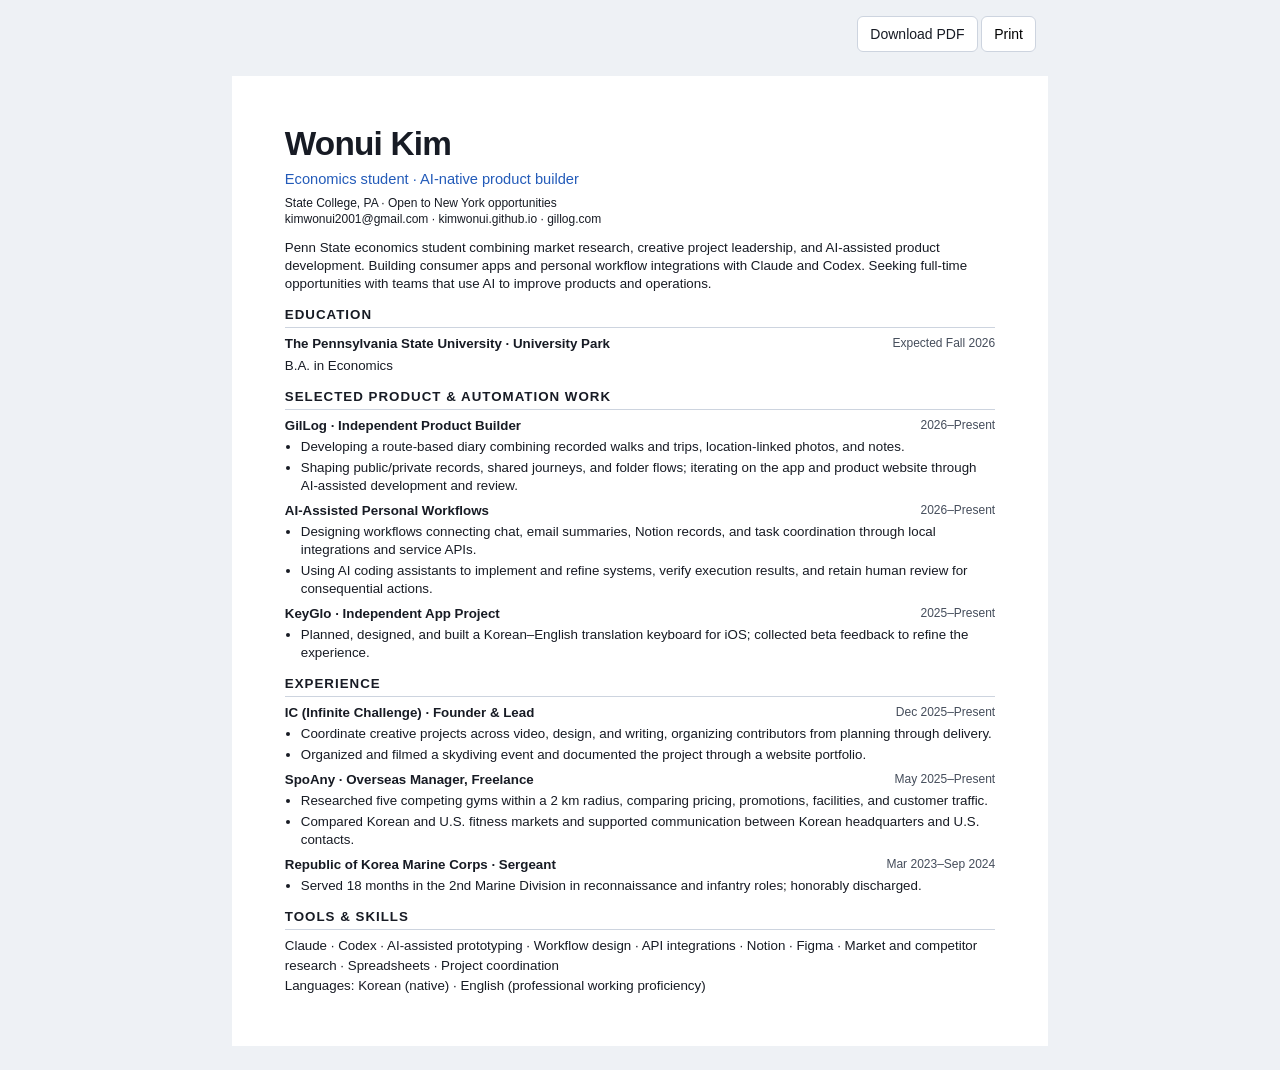
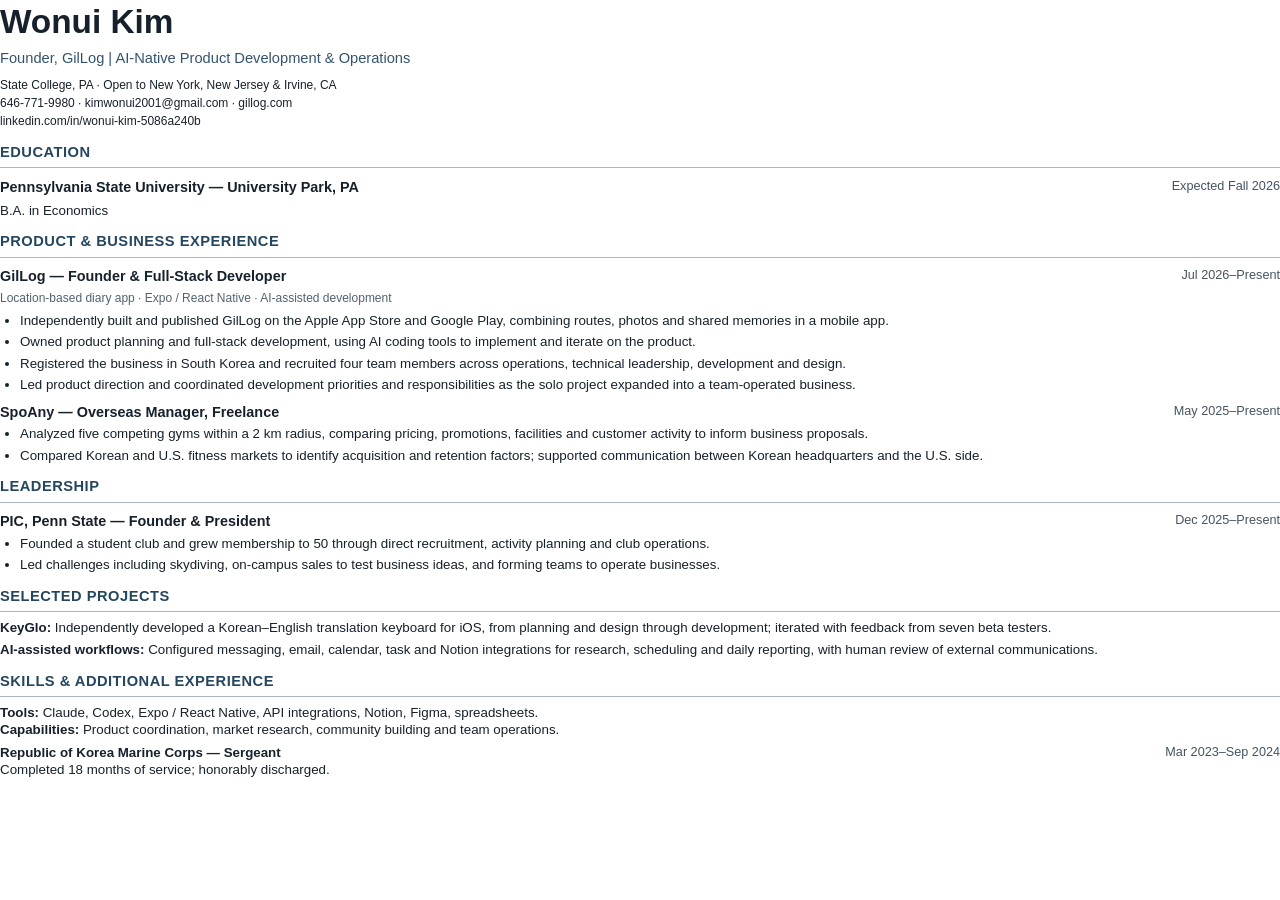
